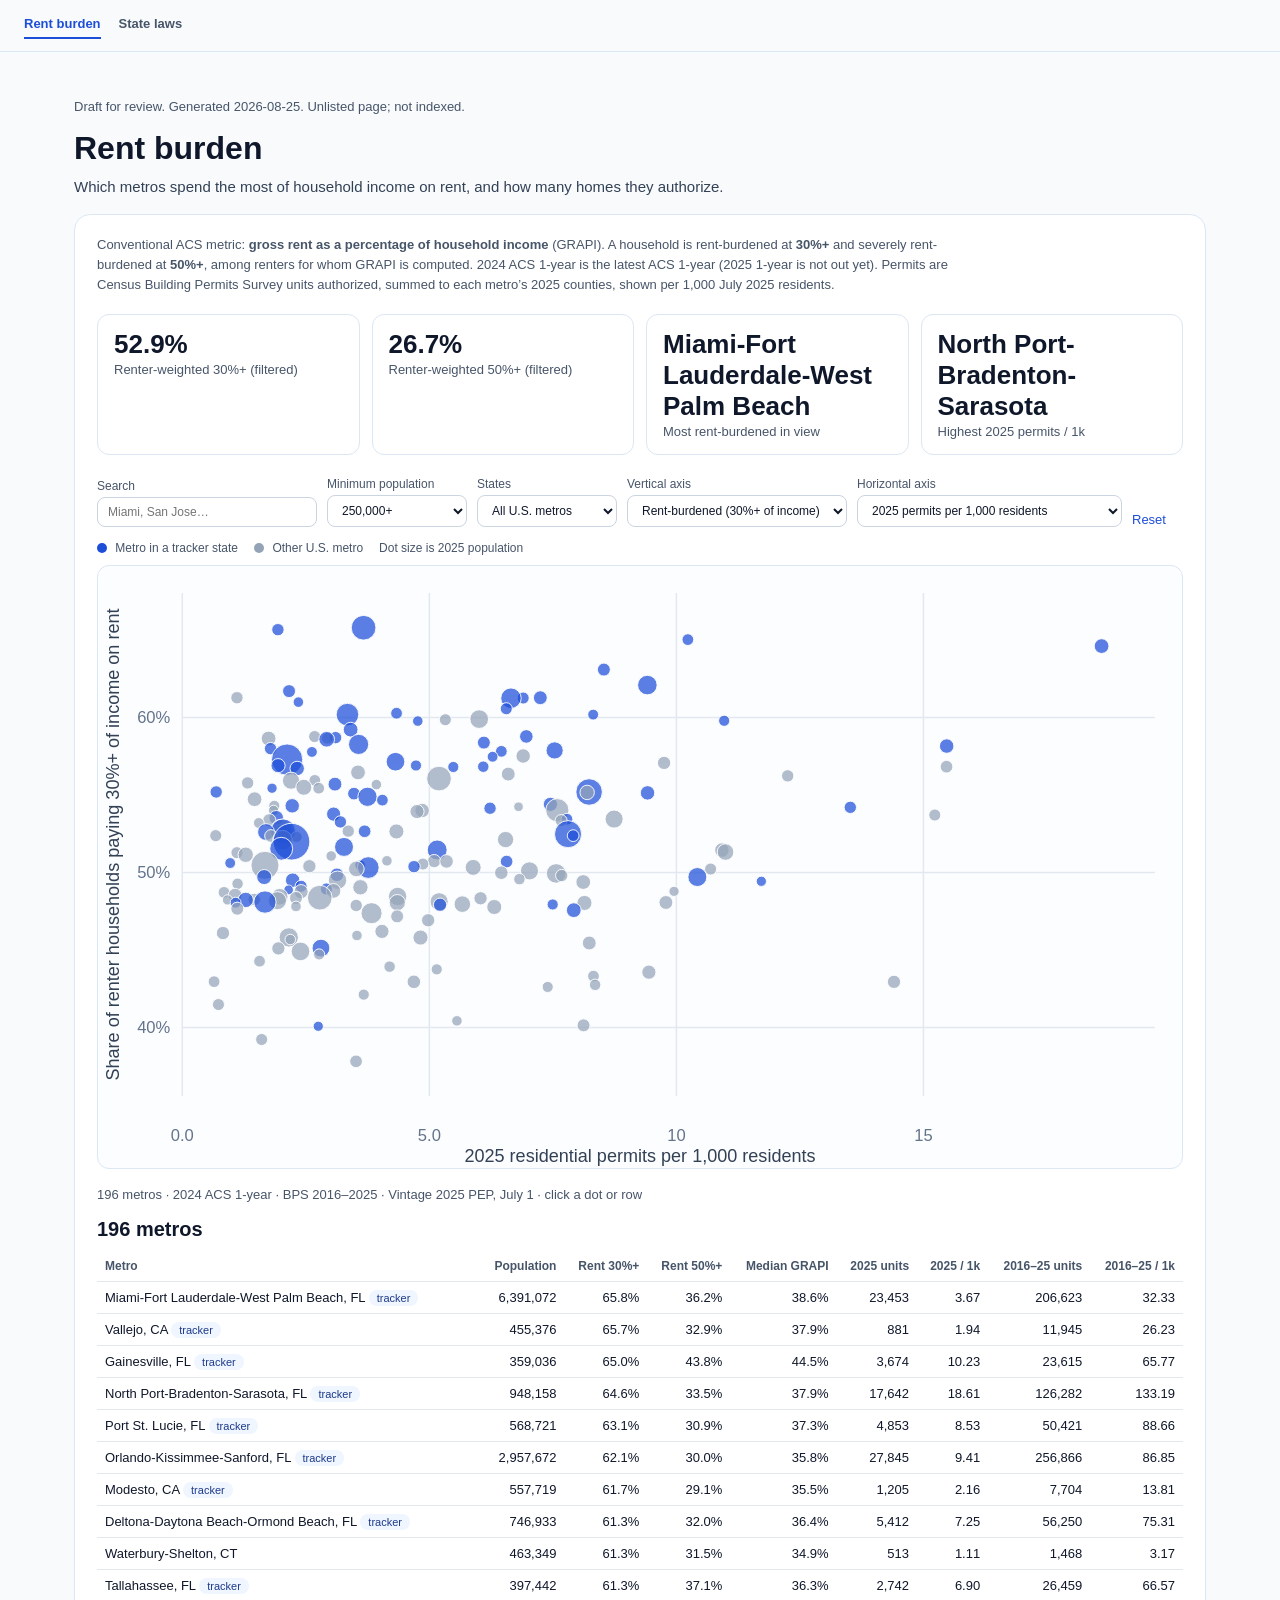
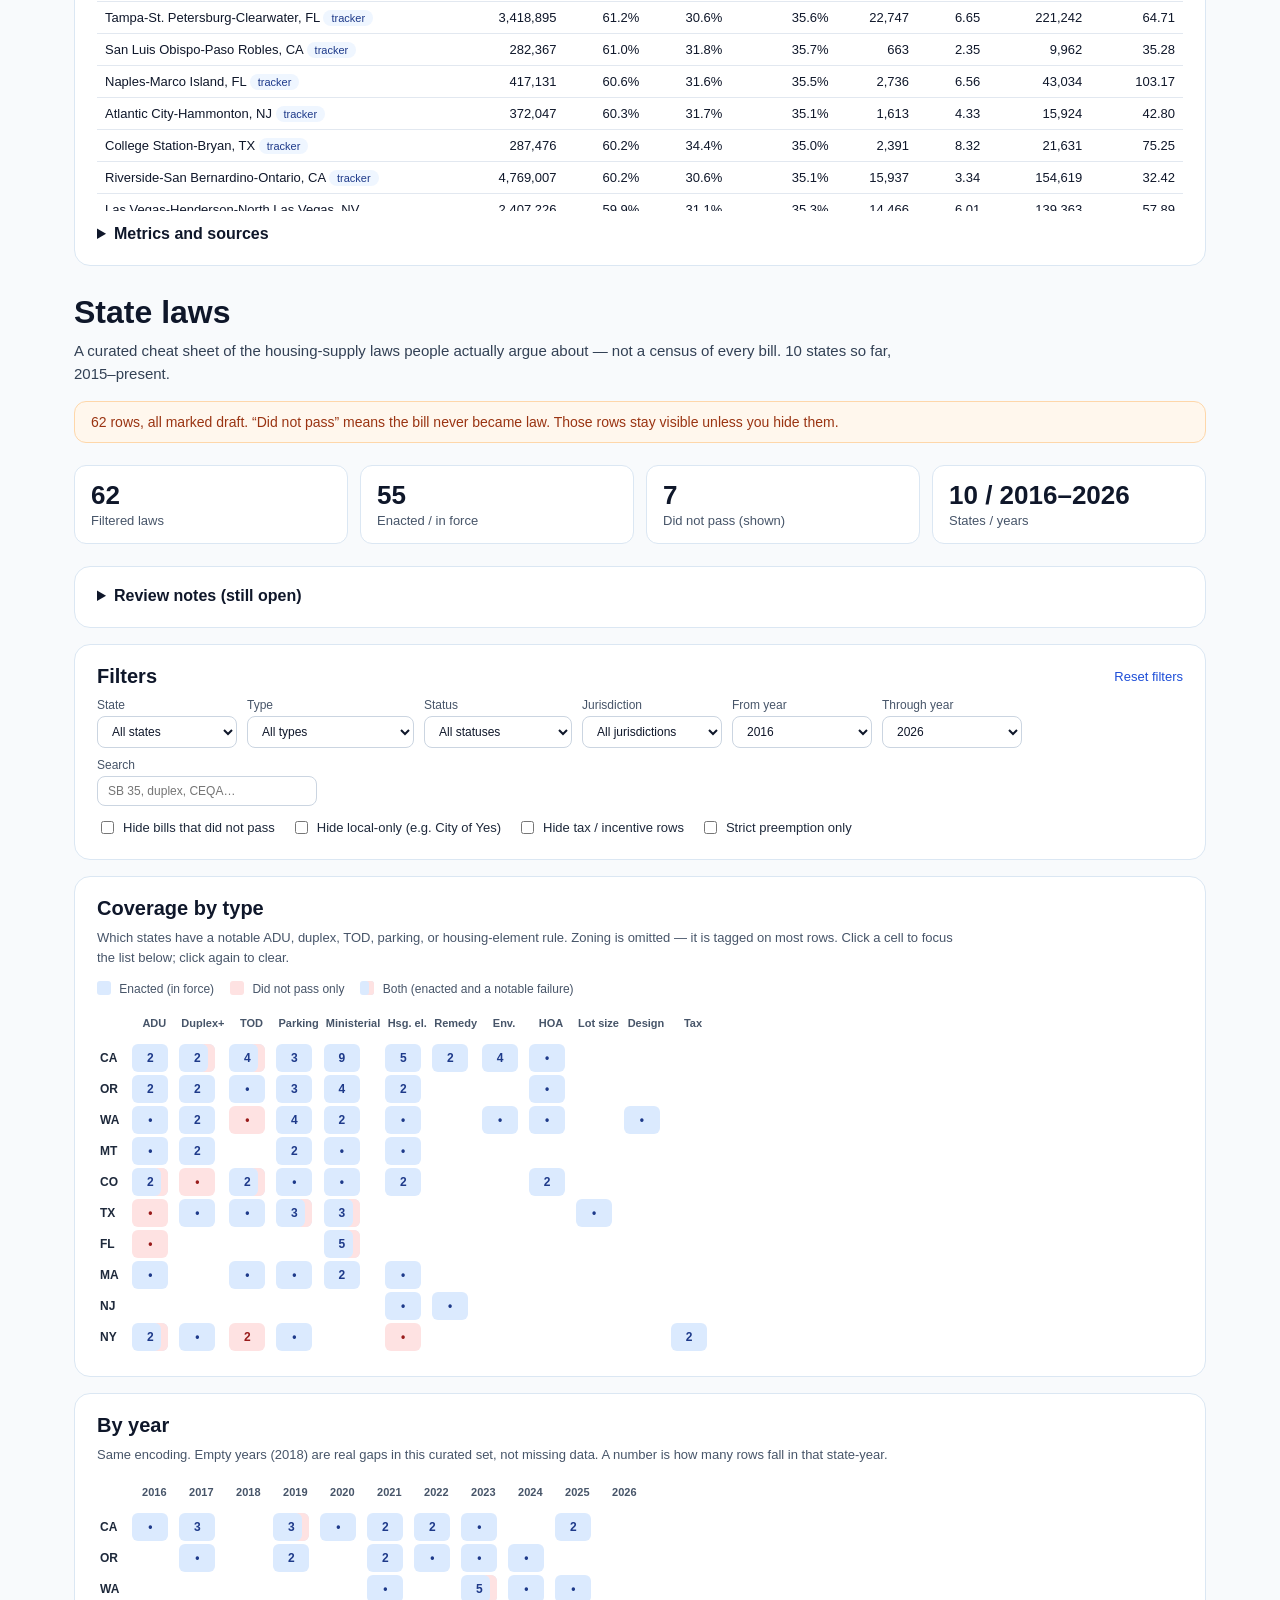
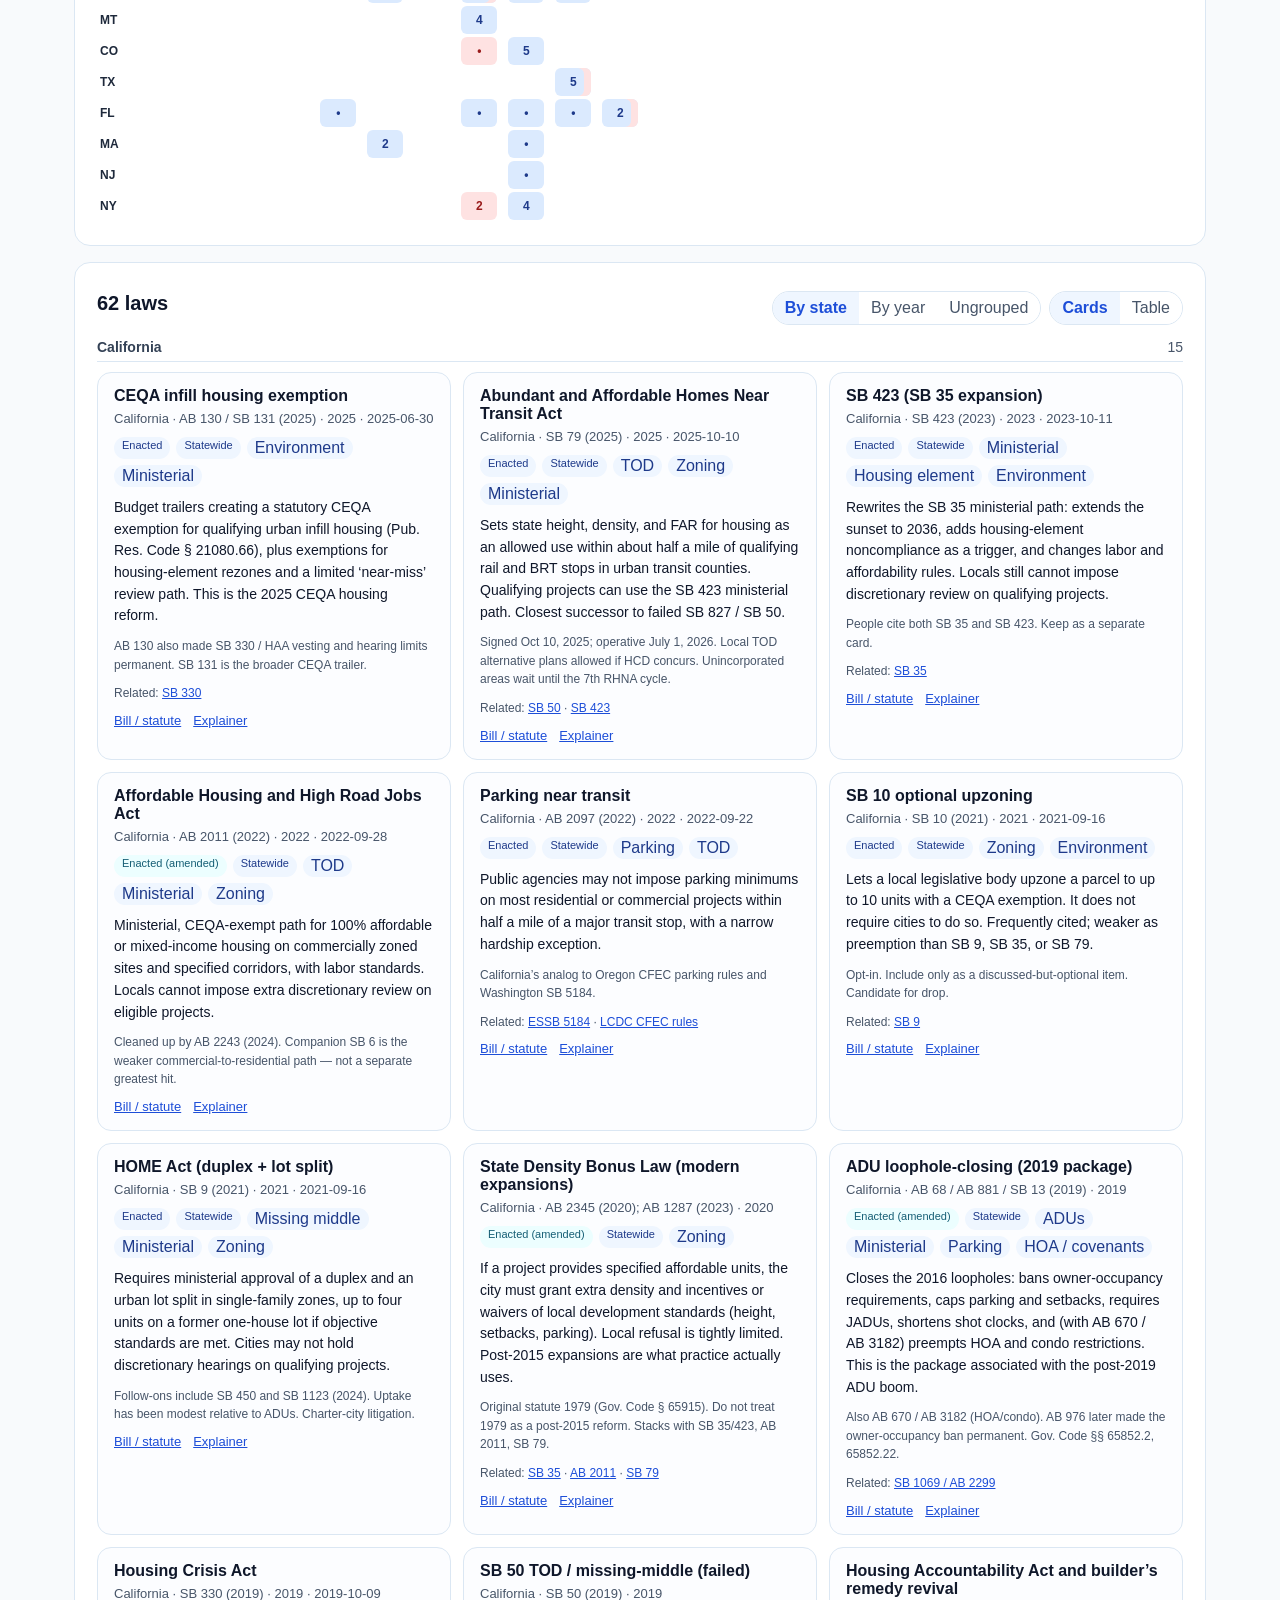
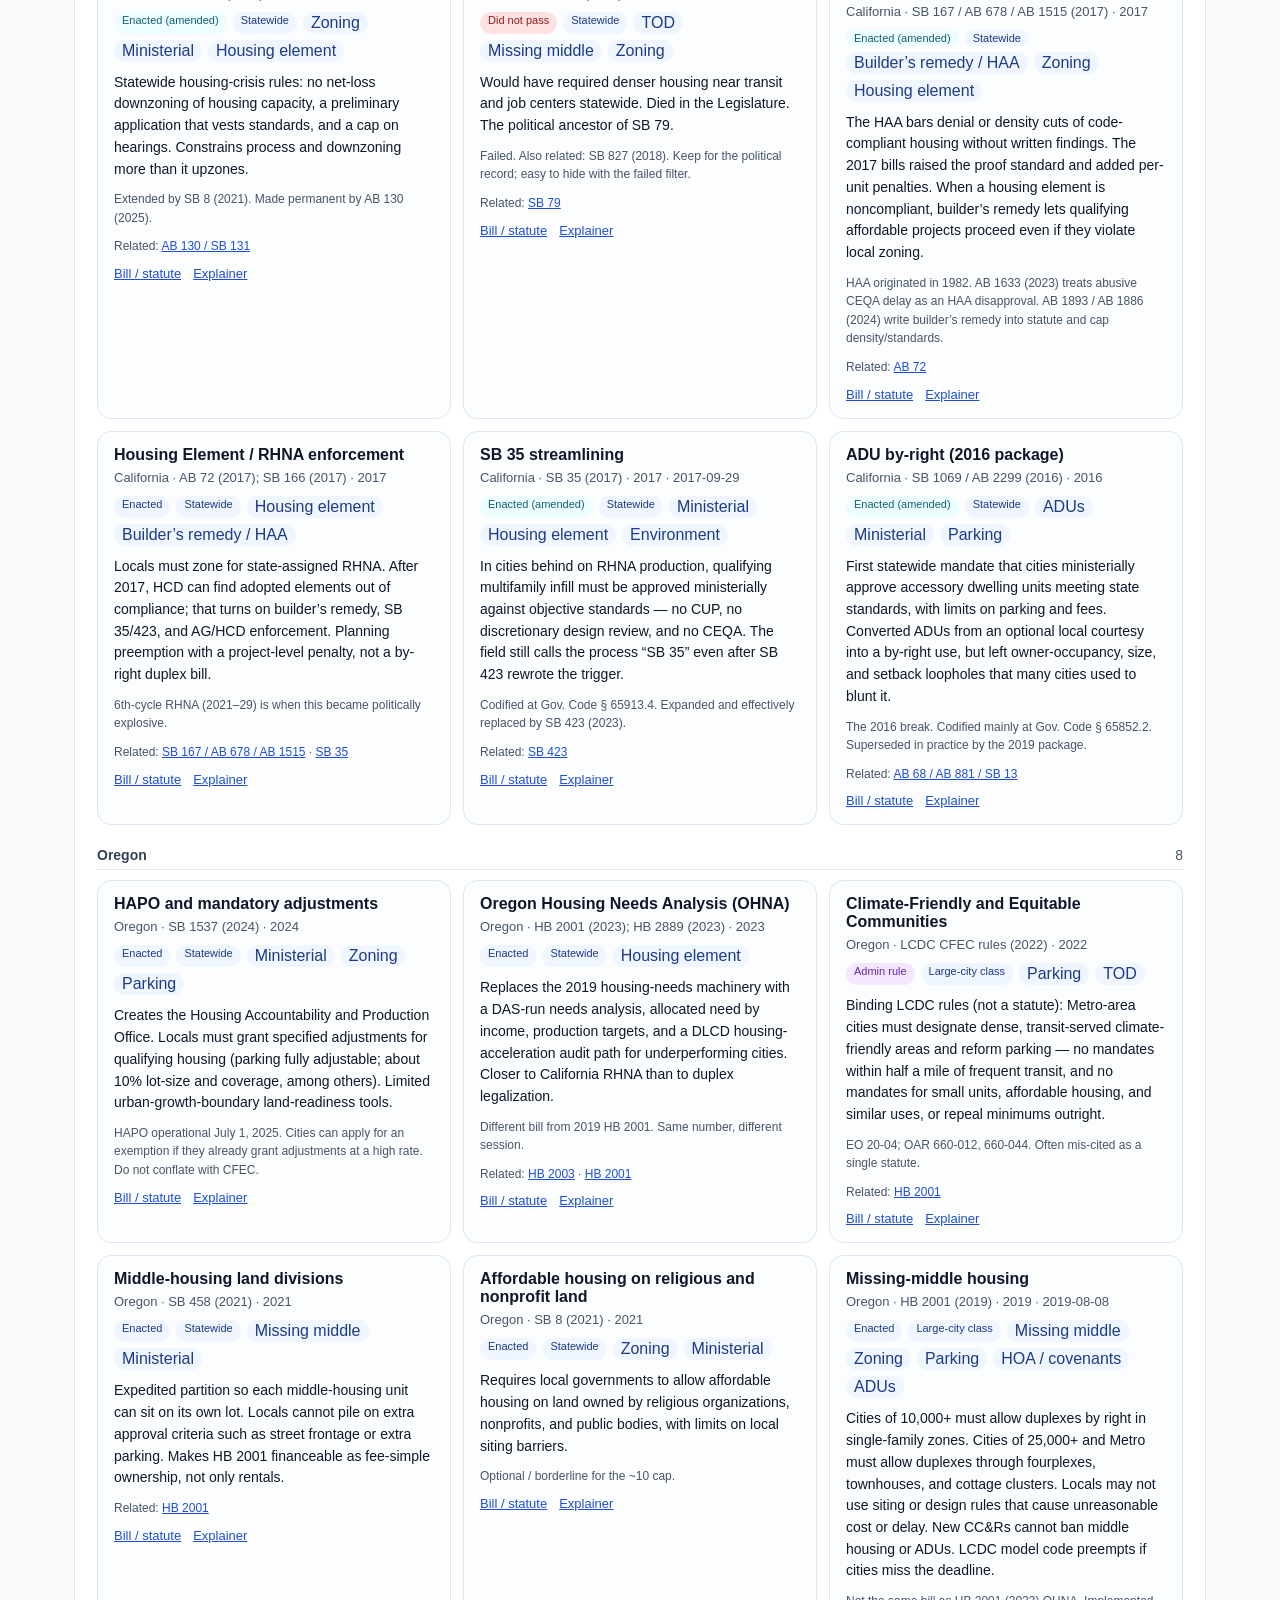
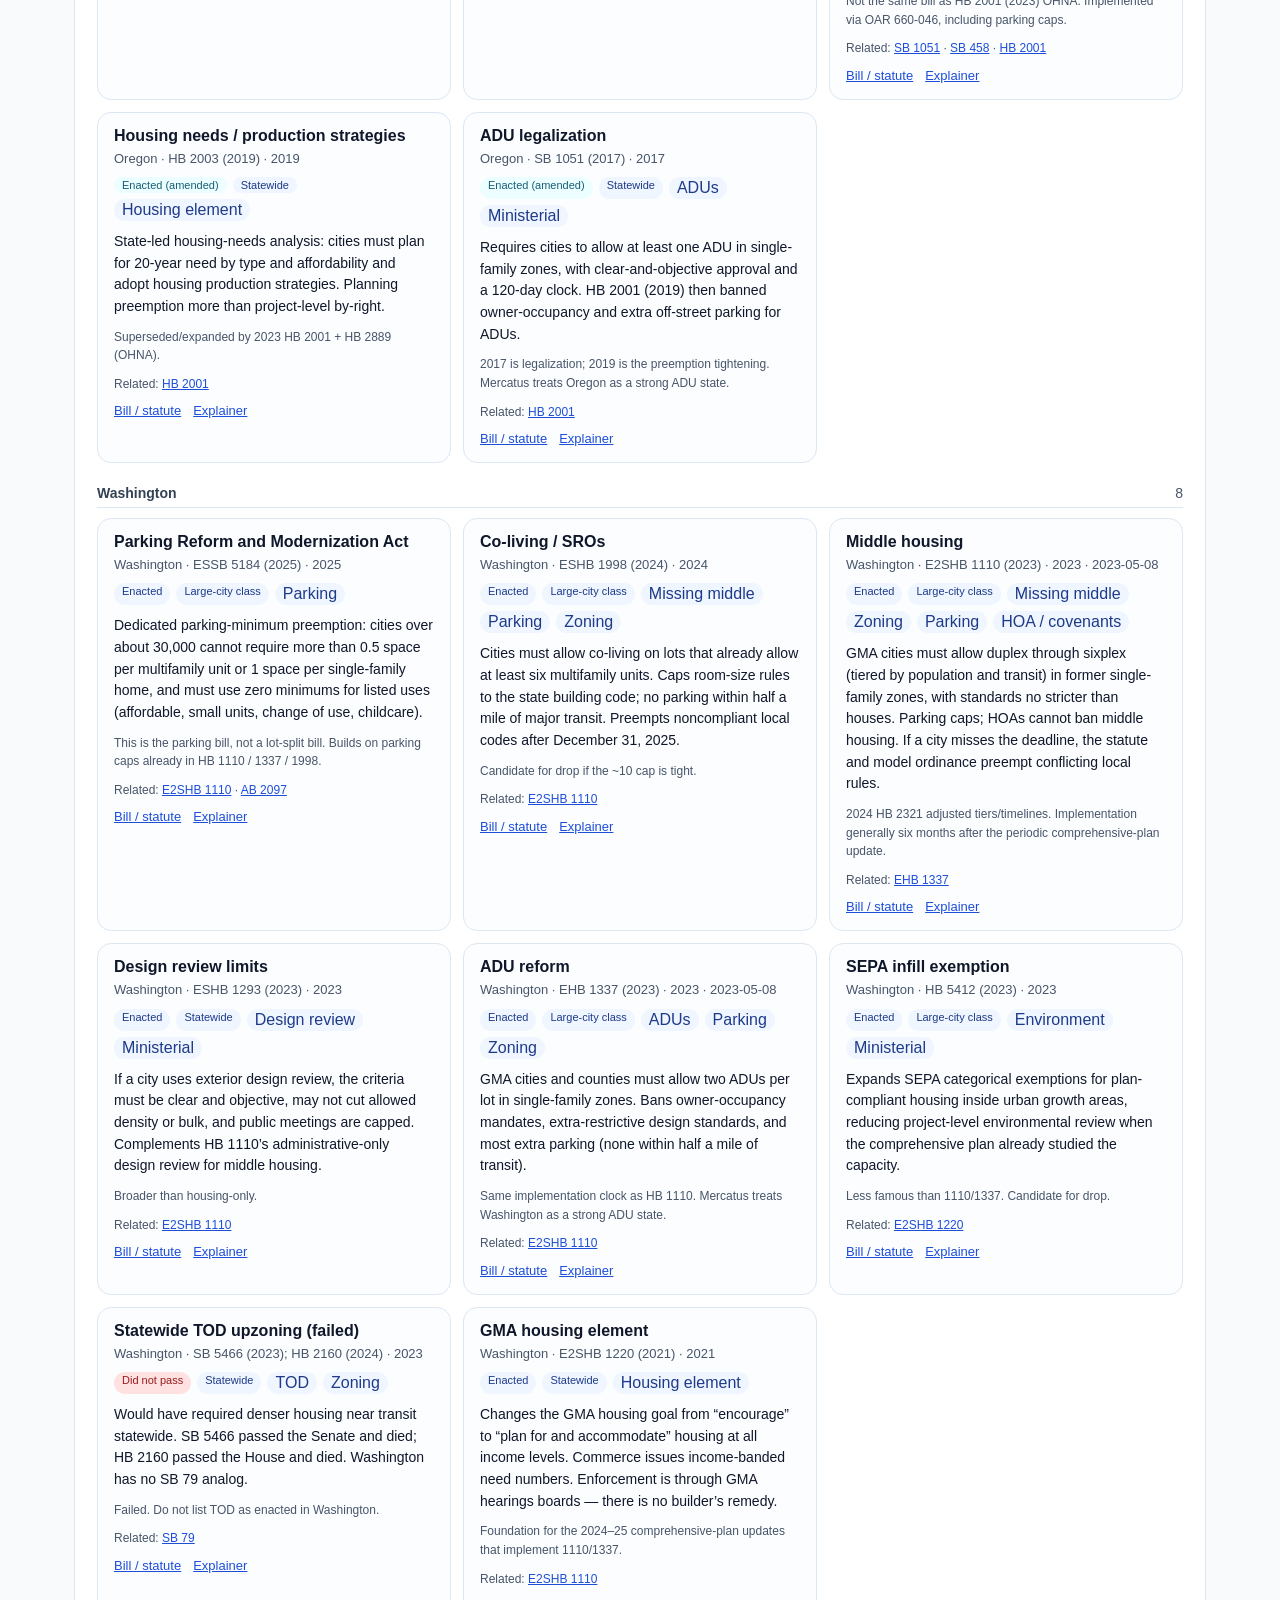
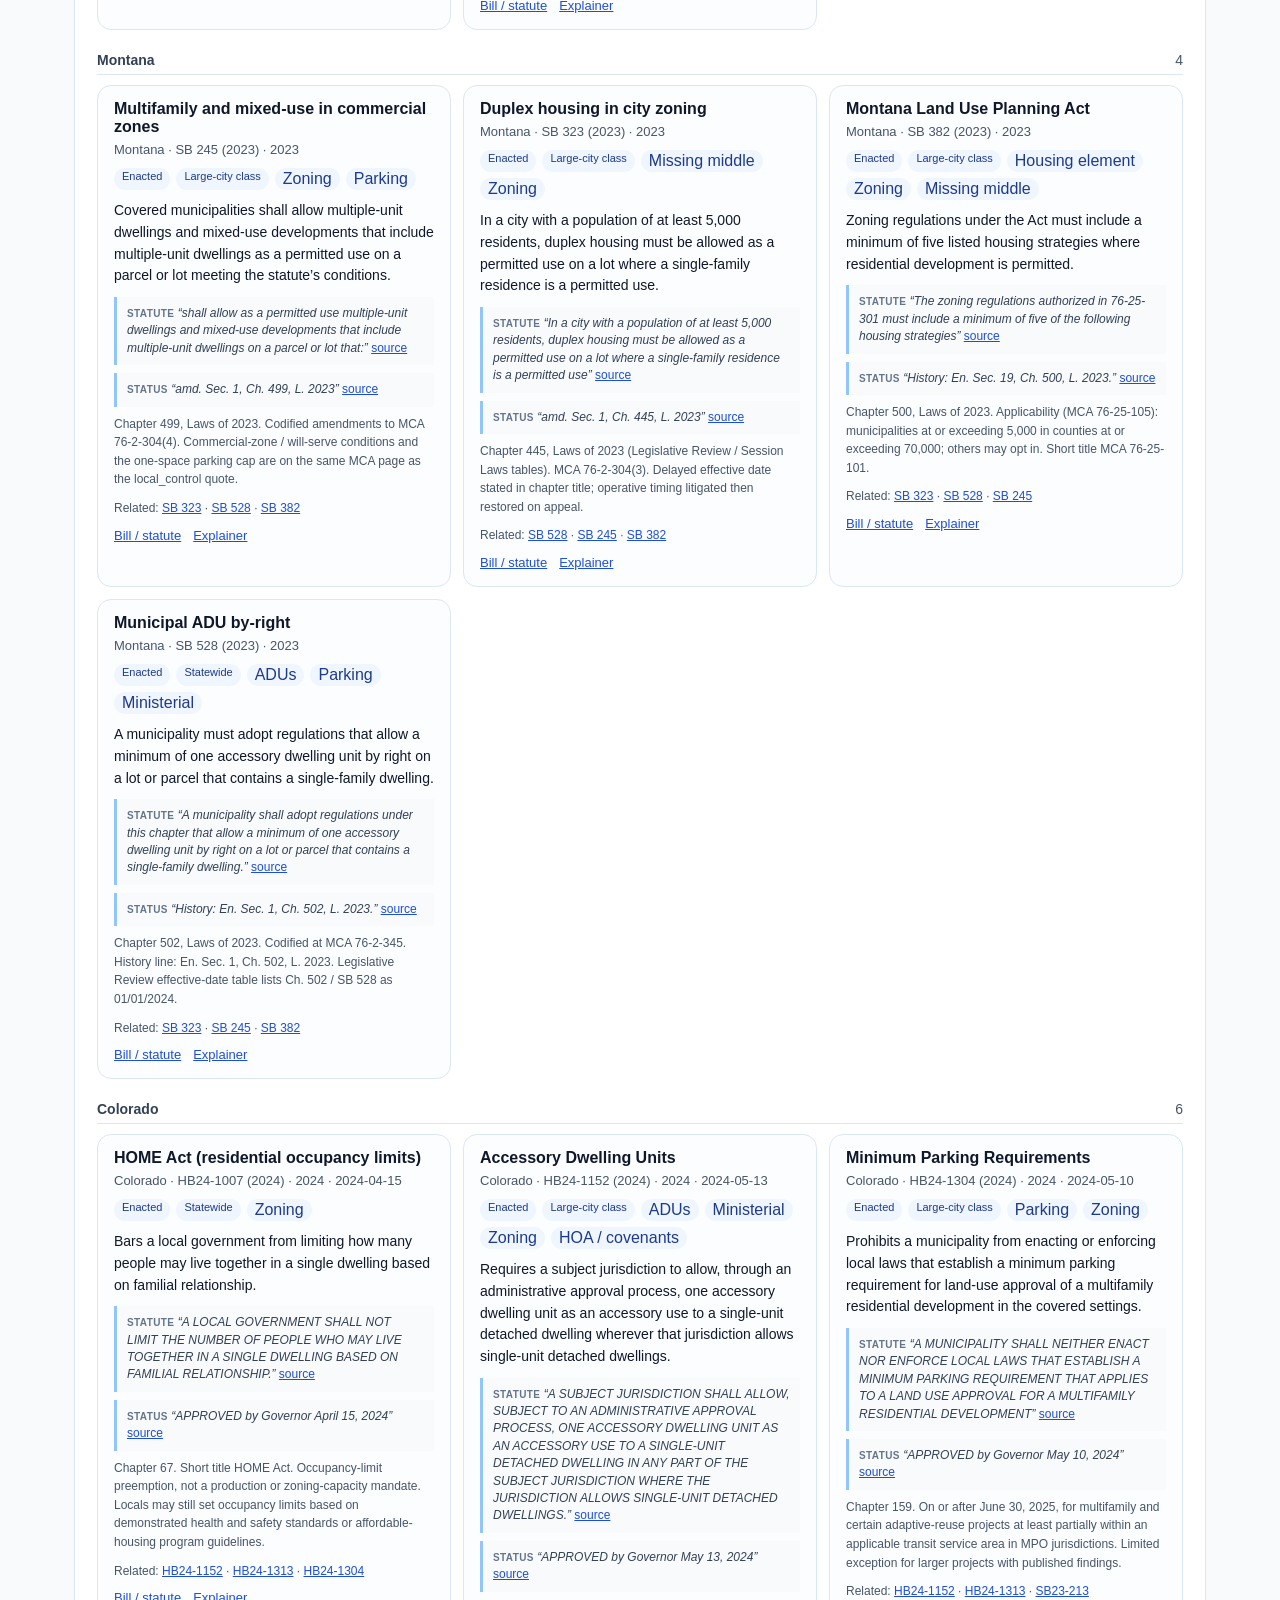
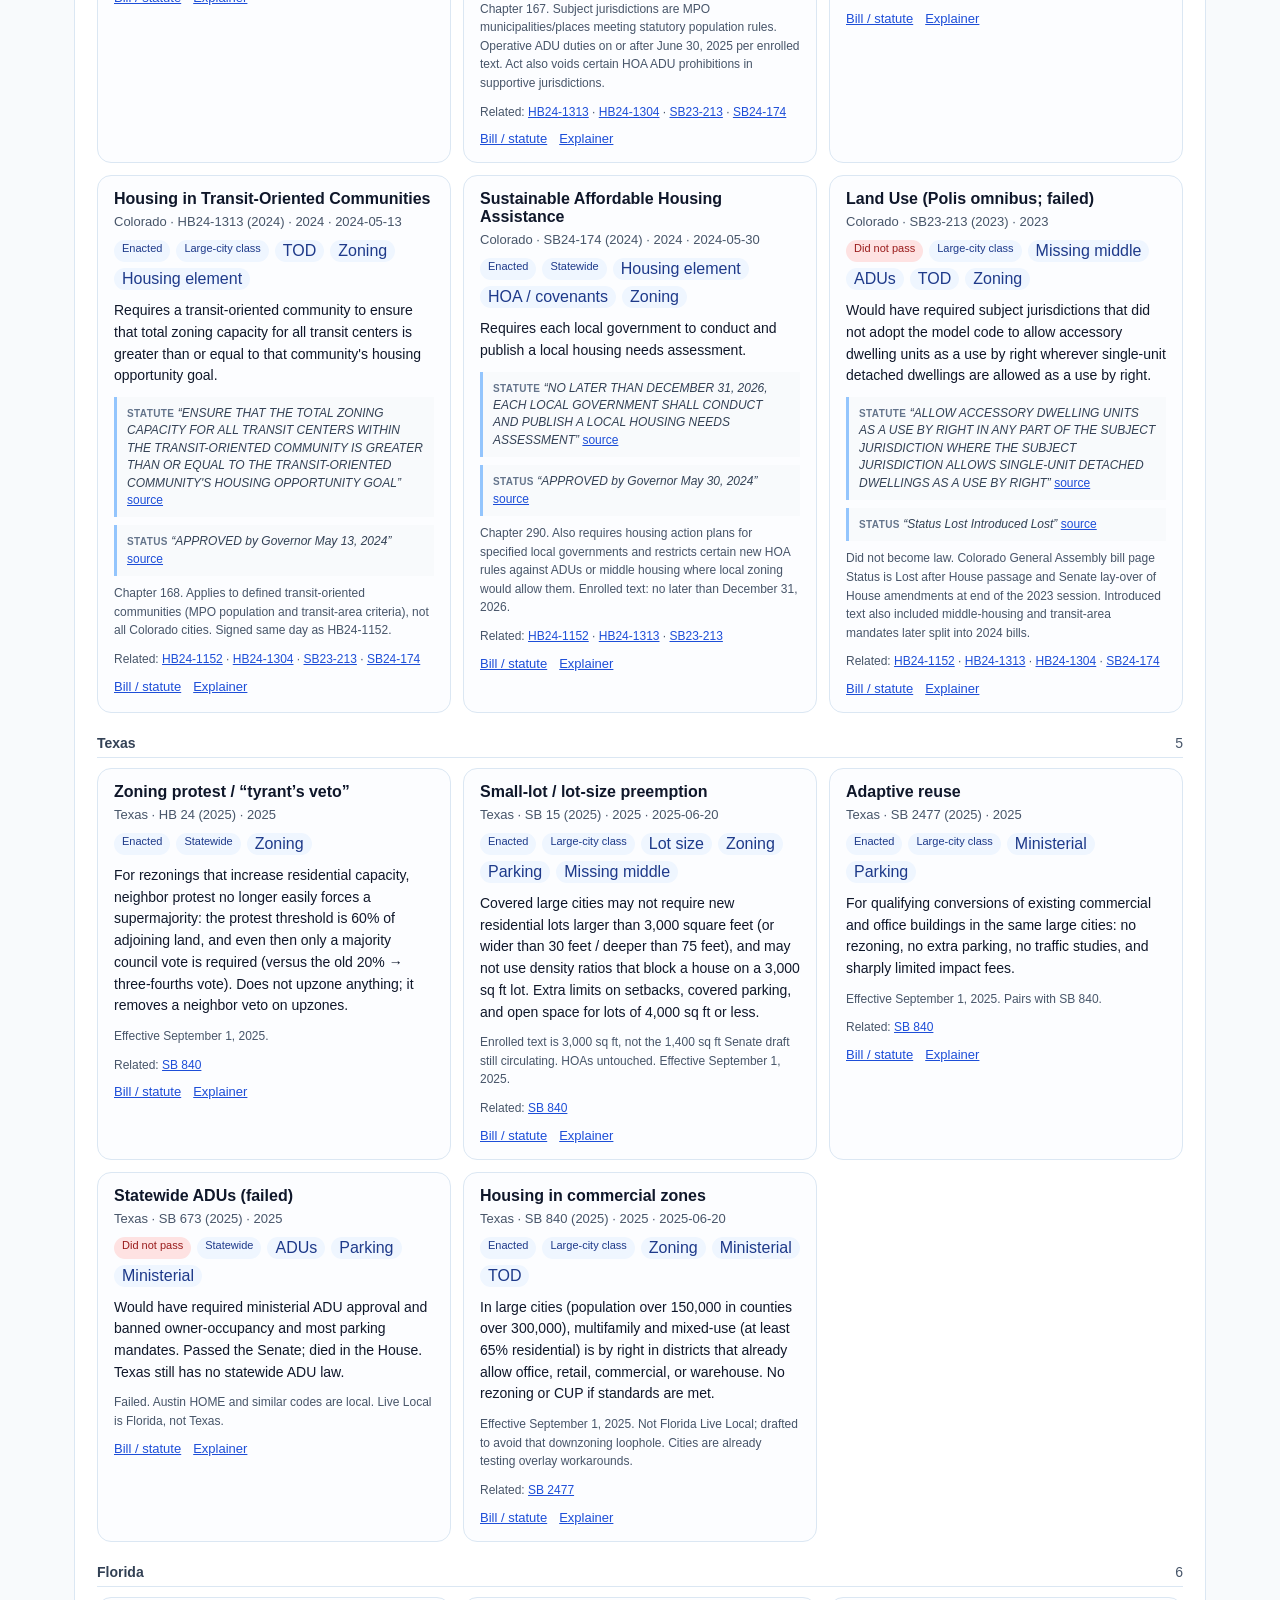
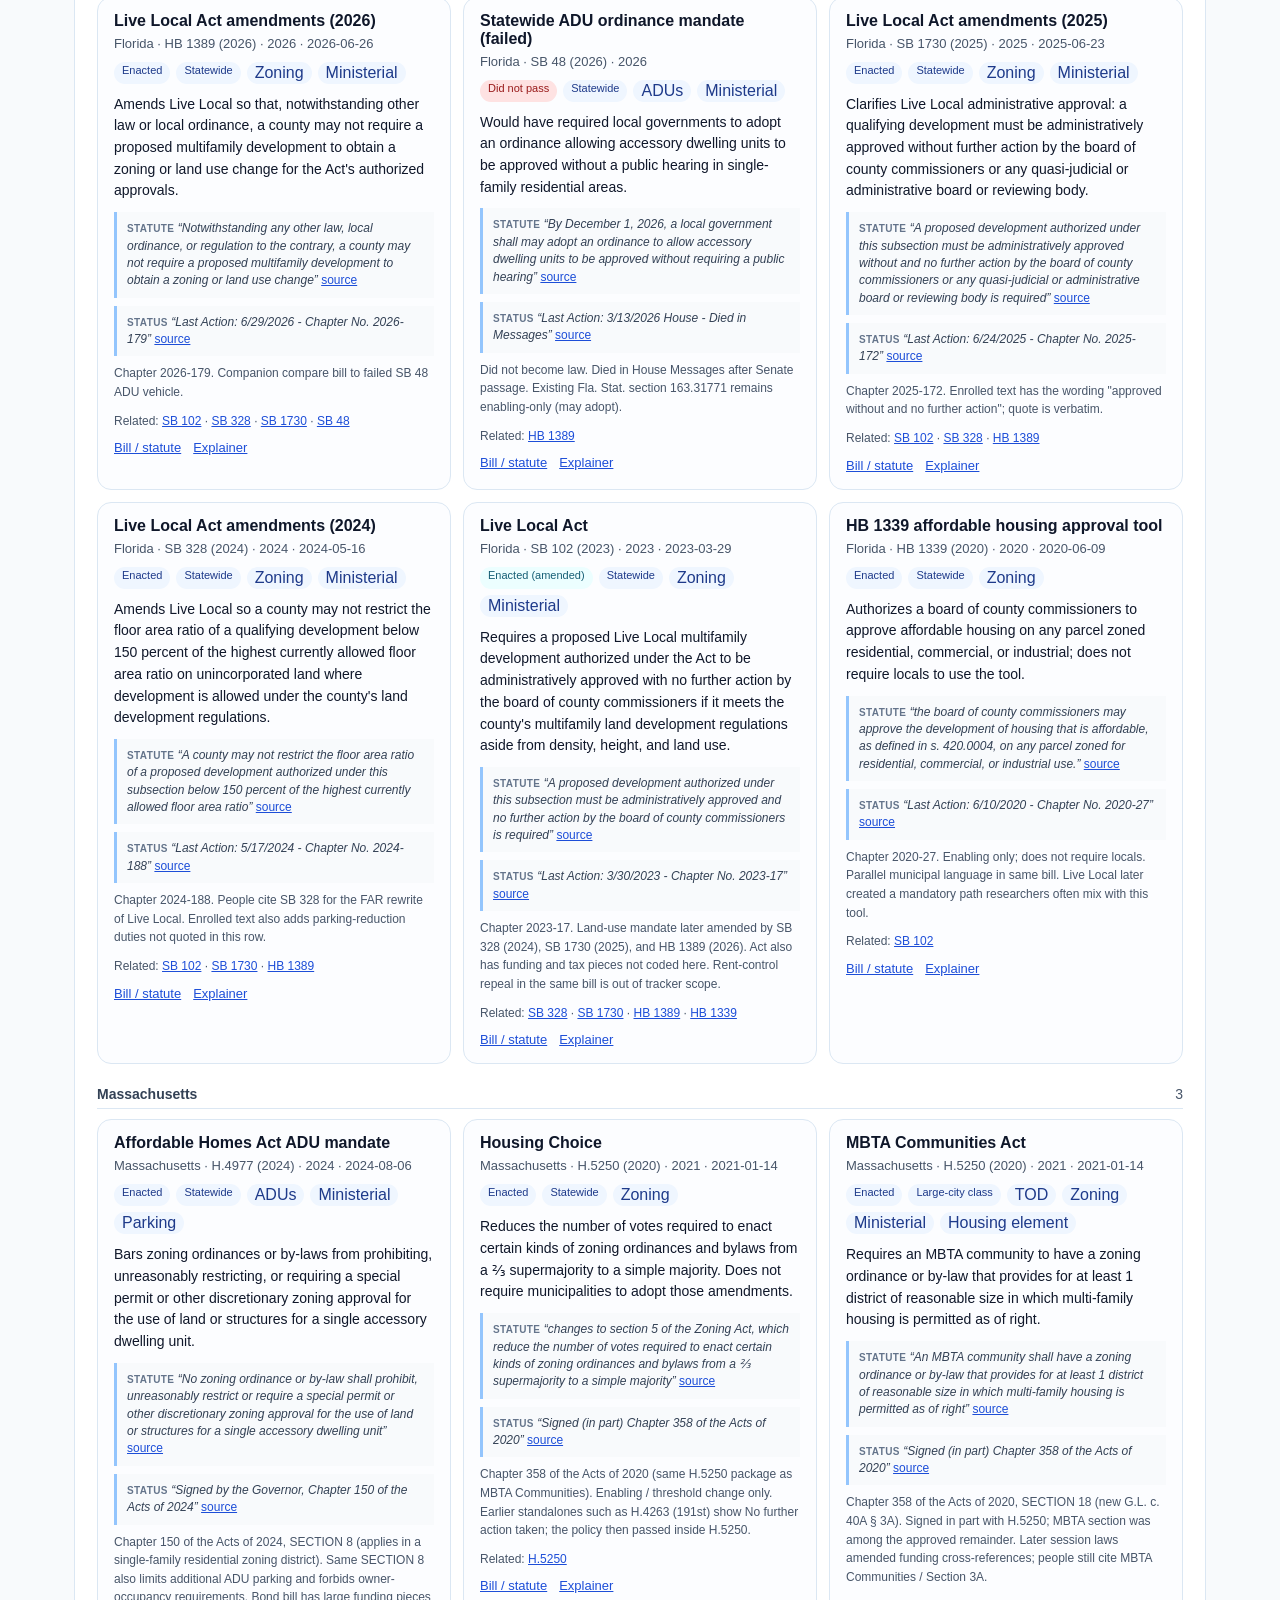
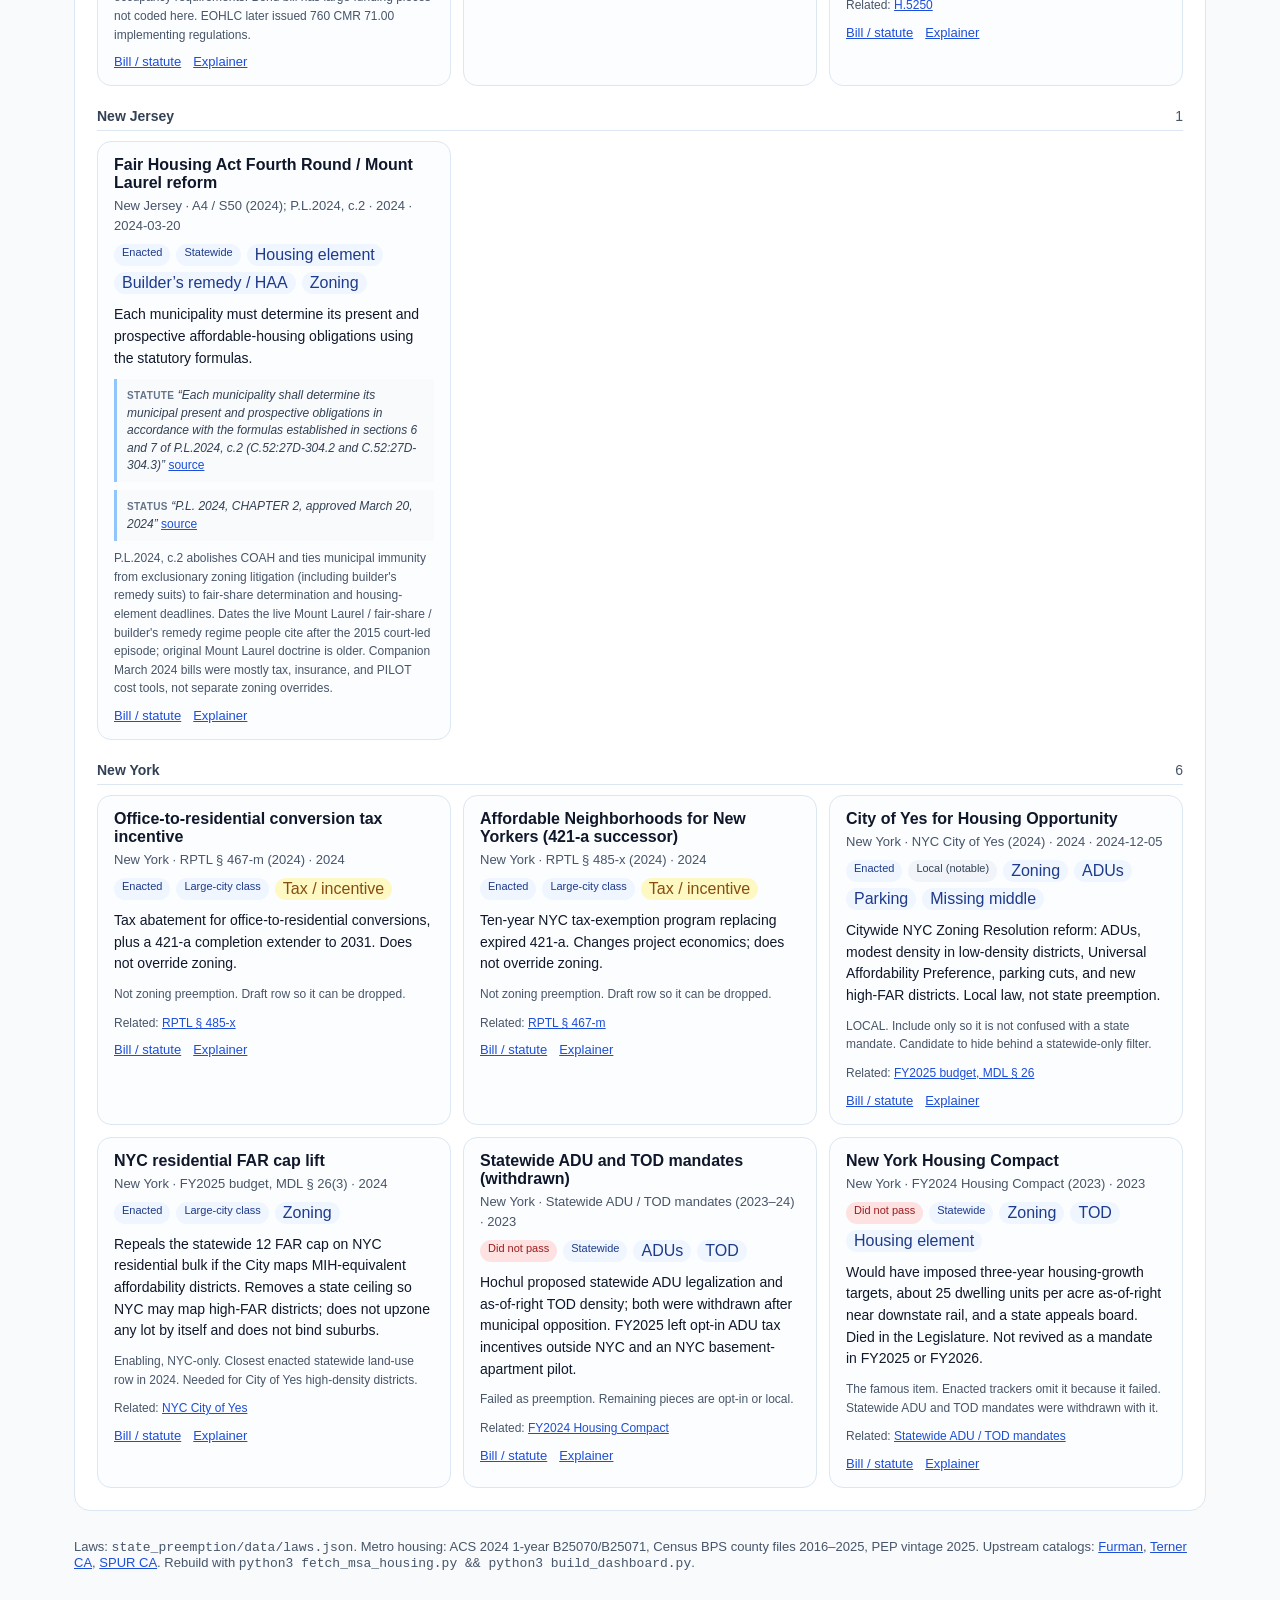
==== housing-preemption/index.html @ aa4a22bc "Put rent burden first on the housing-preemption page, with a two-item side TOC. Adds the MSA GRAPI/p" ====
<!DOCTYPE html>
<html lang="en">
<head>
  <meta charset="utf-8">
  <meta name="viewport" content="width=device-width, initial-scale=1">
  <meta name="robots" content="noindex, nofollow">
  <title>Rent burden and state housing laws (draft)</title>
  <style>
    :root {
      --bg: #f8fafc;
      --ink: #0f172a;
      --muted: #475569;
      --line: #dbe7f3;
      --card: #ffffff;
      --accent: #1d4ed8;
      --accent-soft: #eff6ff;
      --warn: #9a3412;
      --warn-bg: #fff7ed;
      --enact: #dbeafe;
      --enact-ink: #1e3a8a;
      --fail: #fee2e2;
      --fail-ink: #991b1b;
    }
    * { box-sizing: border-box; }
    html { scroll-behavior: smooth; scroll-padding-top: 18px; }
    body {
      margin: 0;
      background: var(--bg);
      color: var(--ink);
      font-family: -apple-system, BlinkMacSystemFont, "Segoe UI", sans-serif;
    }
    .toc {
      position: fixed;
      top: 28%;
      left: 18px;
      z-index: 30;
      display: flex;
      flex-direction: column;
      gap: 8px;
      width: 138px;
    }
    .toc a {
      color: var(--muted);
      text-decoration: none;
      font-size: 13px;
      font-weight: 600;
      padding: 5px 0 5px 12px;
      border-left: 2px solid var(--line);
    }
    .toc a:hover { color: var(--accent); }
    .toc a.on { color: var(--accent); border-left-color: var(--accent); }
    .page { max-width: 1180px; margin: 0 auto; padding: 32px 24px 80px; }
    .chapter { scroll-margin-top: 20px; margin-bottom: 28px; }
    .chapter > h1 { font-size: 32px; line-height: 1.15; margin: 0 0 8px; }
    h1 { font-size: 32px; line-height: 1.15; margin: 0 0 8px; }
    h2 { font-size: 20px; margin: 0 0 8px; }
    p, li { font-size: 15px; line-height: 1.55; }
    .subtitle { color: #334155; max-width: 820px; margin: 0 0 16px; }
    .meta { color: var(--muted); font-size: 13px; }
    a { color: var(--accent); }
    .banner {
      background: var(--warn-bg);
      border: 1px solid #fed7aa;
      color: var(--warn);
      border-radius: 12px;
      padding: 12px 16px;
      font-size: 14px;
      margin: 16px 0 22px;
    }
    .stats {
      display: grid;
      grid-template-columns: repeat(4, minmax(0, 1fr));
      gap: 12px;
      margin: 18px 0 22px;
    }
    .stat {
      background: var(--card);
      border: 1px solid var(--line);
      border-radius: 12px;
      padding: 14px 16px;
    }
    .stat b { display: block; font-size: 26px; }
    .stat span { color: var(--muted); font-size: 13px; }
    .section {
      background: var(--card);
      border: 1px solid var(--line);
      border-radius: 16px;
      padding: 20px 22px 22px;
      margin-bottom: 16px;
    }
    details.review summary, details.methods summary { cursor: pointer; font-weight: 600; }
    .hint { font-size: 13px; color: var(--muted); margin: 0 0 12px; max-width: 860px; }
    .filter-row {
      display: flex;
      justify-content: space-between;
      align-items: center;
      gap: 12px;
      flex-wrap: wrap;
      margin-bottom: 10px;
    }
    .filter-row h2 { margin: 0; }
    .text-btn {
      border: 0; background: none; color: var(--accent);
      font: inherit; font-size: 13px; cursor: pointer; padding: 0;
    }
    .filters { display: flex; flex-wrap: wrap; gap: 10px; align-items: end; }
    label {
      display: flex; flex-direction: column; gap: 4px;
      font-size: 12px; color: var(--muted);
    }
    select, input[type="search"] {
      font: inherit; color: var(--ink); border: 1px solid #cbd5e1;
      border-radius: 8px; padding: 7px 10px; min-width: 140px; background: white;
    }
    input[type="search"] { min-width: 220px; }
    .checks {
      display: flex; flex-wrap: wrap; gap: 12px 16px; margin-top: 12px;
      font-size: 13px; color: #1e293b;
    }
    .checks label { flex-direction: row; align-items: center; gap: 6px; font-size: 13px; color: #1e293b; }
    .toolbar {
      display: flex; justify-content: space-between; align-items: center;
      gap: 12px; margin: 8px 0 14px; flex-wrap: wrap;
    }
    .toggle {
      display: inline-flex; border: 1px solid var(--line);
      border-radius: 999px; overflow: hidden;
    }
    .toggle button {
      border: 0; background: white; padding: 7px 12px;
      cursor: pointer; font: inherit; color: var(--muted);
    }
    .toggle button.active { background: var(--accent-soft); color: var(--accent); font-weight: 600; }
    .cards-grid {
      display: grid;
      grid-template-columns: repeat(auto-fill, minmax(320px, 1fr));
      gap: 12px;
    }
    .group { margin-bottom: 22px; }
    .group:last-child { margin-bottom: 0; }
    .group-h {
      font-size: 14px; margin: 0 0 10px; color: #334155;
      display: flex; justify-content: space-between; gap: 8px;
      border-bottom: 1px solid var(--line); padding-bottom: 6px;
    }
    .group-h span { color: var(--muted); font-weight: 500; }
    .card {
      border: 1px solid var(--line); border-radius: 14px;
      padding: 14px 16px 16px; background: #fcfdff; scroll-margin-top: 16px;
    }
    .card h3 { font-size: 16px; margin: 0 0 4px; }
    .bill { font-size: 13px; color: var(--muted); margin: 0 0 8px; }
    .chips { display: flex; flex-wrap: wrap; gap: 6px; margin: 8px 0 10px; }
    .chip {
      font-size: 11px; background: var(--accent-soft); color: #1e3a8a;
      border-radius: 999px; padding: 2px 8px; border: 0;
    }
    button.chip { cursor: pointer; font: inherit; }
    .chip.status-failed_notable { background: #fee2e2; color: #991b1b; }
    .chip.status-admin_rule { background: #f3e8ff; color: #6b21a8; }
    .chip.status-amended { background: #ecfeff; color: #155e75; }
    .chip.juris-local_notable { background: #f1f5f9; color: #334155; }
    .chip.type-funding_incentive { background: #fef9c3; color: #854d0e; }
    .desc { font-size: 14px; margin: 0 0 10px; }
    .notes, .related { font-size: 12px; color: var(--muted); margin: 0 0 10px; }
    .evidence {
      font-size: 12px; line-height: 1.45; color: #334155;
      background: #f8fafc; border-left: 3px solid #93c5fd;
      padding: 8px 10px; margin: 0 0 8px;
    }
    .ev-label {
      font-weight: 600; font-size: 10px; letter-spacing: 0.04em;
      text-transform: uppercase; color: #64748b;
    }
    .evidence q { font-style: italic; }
    .links { font-size: 13px; }
    .links a { margin-right: 12px; }
    table.list { width: 100%; border-collapse: collapse; font-size: 13px; }
    table.list th, table.list td {
      text-align: left; border-bottom: 1px solid #e2e8f0;
      padding: 8px; vertical-align: top;
    }
    table.list th {
      font-size: 12px; color: var(--muted); font-weight: 600;
      cursor: pointer; white-space: nowrap;
    }
    td.desc-cell { max-width: 420px; }
    .mx-wrap { overflow-x: auto; }
    .mx { border-collapse: separate; border-spacing: 3px; font-size: 12px; min-width: max-content; }
    .mx th, .mx td { border: 0; padding: 0; vertical-align: middle; }
    .mx th.st, .mx td.st {
      position: sticky; left: 0; background: var(--card); z-index: 1;
      text-align: left; padding: 0 10px 0 0; white-space: nowrap; font-weight: 600;
    }
    .mx button.st-btn, .mx button.col-btn {
      border: 0; background: none; font: inherit; font-weight: 600;
      color: #1e293b; cursor: pointer; padding: 6px 0;
    }
    .mx button.col-btn {
      color: var(--muted); font-size: 11px; display: block;
      width: 100%; text-align: center;
    }
    .mx button.st-btn:hover, .mx button.col-btn:hover { color: var(--accent); }
    .mx thead th.col { min-width: 44px; padding: 0 2px 6px; text-align: center; }
    .mx .cell {
      display: flex; align-items: center; justify-content: center;
      min-width: 36px; height: 28px; border-radius: 6px;
      font-size: 11px; font-weight: 650;
    }
    .mx button.cell { border: 0; cursor: pointer; font: inherit; font-weight: 650; }
    .mx .cell.e { background: var(--enact); color: var(--enact-ink); }
    .mx .cell.f { background: var(--fail); color: var(--fail-ink); }
    .mx .cell.b { background: var(--enact); color: var(--enact-ink); box-shadow: inset -7px 0 0 var(--fail); }
    .mx .cell.on { outline: 2px solid var(--accent); outline-offset: 1px; }
    .legend {
      display: flex; flex-wrap: wrap; gap: 10px 16px;
      font-size: 12px; color: var(--muted); margin: 0 0 12px;
    }
    .legend i {
      display: inline-block; width: 14px; height: 14px; border-radius: 3px;
      margin-right: 5px; vertical-align: -2px;
    }
    .legend i.e { background: var(--enact); }
    .legend i.f { background: var(--fail); }
    .legend i.b { background: var(--enact); box-shadow: inset -5px 0 0 var(--fail); }
    .focus-bar {
      display: none; align-items: center; flex-wrap: wrap; gap: 8px;
      background: var(--accent-soft); border: 1px solid #bfdbfe;
      border-radius: 12px; padding: 10px 14px; margin-bottom: 14px; font-size: 13px;
    }
    .focus-bar.show { display: flex; }
    .focus-x {
      border: 0; background: white; color: var(--accent); border-radius: 999px;
      padding: 2px 10px; cursor: pointer; font: inherit; font-size: 12px;
    }
    .empty { color: var(--muted); padding: 20px 0; }
    #table-wrap { overflow-x: auto; }
    .review-list { margin: 8px 0 0; padding-left: 18px; }
    .review-list li { font-size: 14px; margin: 4px 0; }
    footer { color: var(--muted); font-size: 13px; margin-top: 8px; }
    .msa-filters { margin-bottom: 14px; }
    .msa-chart-wrap { position: relative; margin: 8px 0 16px; }
    #msa-chart { width: 100%; height: auto; display: block; background: #fcfdff; border: 1px solid var(--line); border-radius: 12px; }
    .msa-tip {
      position: absolute; pointer-events: none; z-index: 3;
      background: #0f172a; color: #f8fafc; font-size: 12px; line-height: 1.4;
      padding: 8px 10px; border-radius: 8px; max-width: 280px;
    }
    .msa-tip b { display: block; font-size: 13px; margin-bottom: 2px; }
    .msa-legend { font-size: 12px; color: var(--muted); margin: 0 0 10px; display: flex; gap: 16px; flex-wrap: wrap; }
    .msa-legend i { display: inline-block; width: 10px; height: 10px; border-radius: 50%; margin-right: 5px; vertical-align: -1px; }
    .msa-legend i.tr { background: var(--accent); }
    .msa-legend i.ot { background: #94a3b8; }
    .msa-detail {
      display: none; border: 1px solid #bfdbfe; background: var(--accent-soft);
      border-radius: 12px; padding: 12px 14px; margin: 0 0 14px; font-size: 13px;
    }
    .msa-detail.show { display: block; }
    .msa-detail h3 { margin: 0 0 6px; font-size: 16px; }
    .msa-detail-grid {
      display: grid; grid-template-columns: repeat(auto-fit, minmax(140px, 1fr));
      gap: 8px 16px; margin: 8px 0;
    }
    .msa-detail-grid span { color: var(--muted); font-size: 11px; display: block; }
    .msa-detail-grid b { font-size: 16px; }
    #msa-table-wrap { overflow: auto; max-height: 560px; }
    #msa-table thead th { position: sticky; top: 0; background: var(--card); z-index: 1; }
    #msa-table tr.on td { background: var(--accent-soft); }
    #msa-table td.num, #msa-table th.num { text-align: right; font-variant-numeric: tabular-nums; }
    .msa-spark { display: block; margin-top: 8px; }
    @media (min-width: 1320px) {
      .page { margin-left: 168px; }
    }
    @media (max-width: 1319px) {
      .toc {
        position: sticky;
        top: 0;
        left: auto;
        width: auto;
        flex-direction: row;
        gap: 18px;
        background: var(--bg);
        padding: 10px 24px 12px;
        border-bottom: 1px solid var(--line);
      }
      .toc a {
        border-left: 0;
        border-bottom: 2px solid transparent;
        padding: 6px 0;
      }
      .toc a.on { border-bottom-color: var(--accent); }
    }
    @media (max-width: 800px) {
      .stats { grid-template-columns: 1fr 1fr; }
      .page { padding: 20px 14px 48px; }
      .toc { padding: 10px 14px 12px; }
      h1, .chapter > h1 { font-size: 26px; }
    }
  </style>
</head>
<body>
  <nav class="toc" aria-label="On this page">
    <a href="#rent-burden">Rent burden</a>
    <a href="#state-laws">State laws</a>
  </nav>
  <div class="page">
    <p class="meta">Draft for review. Generated <span id="generated"></span>. Unlisted page; not indexed.</p>

    <section id="rent-burden" class="chapter">
    <h1>Rent burden</h1>
    <p class="subtitle">Which metros spend the most of household income on rent, and how many homes they authorize.</p>
    <div class="section" id="msa-section" hidden>
      <p class="hint" id="msa-intro"></p>
      <div class="stats" id="msa-stats"></div>
      <div class="filters msa-filters">
        <label>Search <input type="search" id="msa-q" placeholder="Miami, San Jose…"></label>
        <label>Minimum population
          <select id="msa-pop">
            <option value="0">All metros</option>
            <option value="100000">100,000+</option>
            <option value="250000" selected>250,000+</option>
            <option value="500000">500,000+</option>
            <option value="1000000">1 million+</option>
          </select>
        </label>
        <label>States <select id="msa-state"></select></label>
        <label>Vertical axis
          <select id="msa-y">
            <option value="rent_burden_30">Rent-burdened (30%+ of income)</option>
            <option value="rent_burden_50">Severely rent-burdened (50%+)</option>
            <option value="median_grapi">Median rent-to-income (GRAPI)</option>
          </select>
        </label>
        <label>Horizontal axis
          <select id="msa-x">
            <option value="permits_2025_per_1k">2025 permits per 1,000 residents</option>
            <option value="permits_decade_ann_per_1k">2016–2025 avg. annual permits per 1,000</option>
            <option value="permits_decade_per_1k">2016–2025 total permits per 1,000</option>
          </select>
        </label>
        <button type="button" class="text-btn" id="msa-reset" style="align-self:end">Reset</button>
      </div>
      <div class="msa-legend">
        <span><i class="tr"></i> Metro in a tracker state</span>
        <span><i class="ot"></i> Other U.S. metro</span>
        <span>Dot size is 2025 population</span>
      </div>
      <div class="msa-chart-wrap">
        <svg id="msa-chart" viewBox="0 0 720 400" role="img" aria-label="Rent burden versus permits per capita"></svg>
        <div class="msa-tip" id="msa-tip" hidden></div>
      </div>
      <p class="meta" id="msa-caption"></p>
      <div class="msa-detail" id="msa-detail"></div>
      <div class="filter-row">
        <h2 id="msa-count">Metros</h2>
      </div>
      <div id="msa-table-wrap">
        <table class="list" id="msa-table">
          <thead>
            <tr>
              <th data-msa-sort="name">Metro</th>
              <th class="num" data-msa-sort="pop_2025">Population</th>
              <th class="num" data-msa-sort="rent_burden_30">Rent 30%+</th>
              <th class="num" data-msa-sort="rent_burden_50">Rent 50%+</th>
              <th class="num" data-msa-sort="median_grapi">Median GRAPI</th>
              <th class="num" data-msa-sort="permits_2025">2025 units</th>
              <th class="num" data-msa-sort="permits_2025_per_1k">2025 / 1k</th>
              <th class="num" data-msa-sort="permits_decade">2016–25 units</th>
              <th class="num" data-msa-sort="permits_decade_per_1k">2016–25 / 1k</th>
            </tr>
          </thead>
          <tbody id="msa-tbody"></tbody>
        </table>
      </div>
      <details class="methods" style="margin-top:14px">
        <summary>Metrics and sources</summary>
        <p id="msa-methods"></p>
      </details>
    </div>
    </section>

    <section id="state-laws" class="chapter">
    <h1>State laws</h1>
    <p class="subtitle">A curated cheat sheet of the housing-supply laws people actually argue about — not a census of every bill. <span id="n-states"></span> states so far, 2015–present.</p>
    <div class="banner" id="draft-banner"></div>
    <div class="stats" id="stats"></div>

    <div class="section">
      <details class="review">
        <summary>Review notes (still open)</summary>
        <ul class="review-list">
          <li><strong>Locked for now:</strong> keep bills that did not pass; keep all NY rows; CA ADUs as two packages (2016 and 2019); SB 35 and SB 423 as separate rows; 2025 CEQA as one AB 130 / SB 131 row.</li>
          <li><strong>Still open:</strong> CA SB 10 (opt-in); OR SB 8; WA HB 5412 and HB 1998 — keep or drop for the ~10 cap?</li>
        </ul>
        <details class="methods" style="margin-top:14px">
          <summary>What this is, and how rows were chosen</summary>
          <p>This is <em>not</em> a news-hit ranking and it does <em>not</em> start from Furman’s file. v1 was nominated from policy recaps (CA YIMBY, YIMBY Law, Terner, SPUR, Sightline, Texas 2036, Mercatus ADU) plus bill pages. Furman is the enacted-bill census we should filter against later; it omits bills that did not pass (SB 50, Housing Compact, TX SB 673, WA TOD).</p>
          <p><strong>Did not pass</strong> means the bill never became law — introduced, widely discussed, died. Those rows stay in the default view.</p>
          <p><strong>In:</strong> statewide or large-city-class rules that constrain local zoning, permitting, environmental review, parking, ADUs, TOD, design review, lot size, HOAs, or housing-element enforcement — plus famous non-enacted bills and NY local/tax items that get confused with preemption.</p>
          <p><strong>Out:</strong> the other ~90 California housing bills, and tenant law (HSTPA).</p>
          <p><strong>Wave 2+ sourcing:</strong> a row is added only with an official legislature / session-law / agency URL and a short verbatim quote. Recaps and news can nominate a bill; they cannot be the only proof. If the official page is ambiguous, the row is omitted. v1 CA/WA/NY/TX/OR cards do not yet show those quotes.</p>
        </details>
      </details>
    </div>

    <div class="section">
      <div class="filter-row">
        <h2>Filters</h2>
        <button type="button" class="text-btn" id="reset">Reset filters</button>
      </div>
      <div class="filters">
        <label>State <select id="state"></select></label>
        <label>Type <select id="type"></select></label>
        <label>Status <select id="status"></select></label>
        <label>Jurisdiction <select id="jurisdiction"></select></label>
        <label>From year <select id="yearFrom"></select></label>
        <label>Through year <select id="yearTo"></select></label>
        <label>Search <input type="search" id="q" placeholder="SB 35, duplex, CEQA…"></label>
      </div>
      <div class="checks">
        <label><input type="checkbox" id="hideFailed"> Hide bills that did not pass</label>
        <label><input type="checkbox" id="hideLocal"> Hide local-only (e.g. City of Yes)</label>
        <label><input type="checkbox" id="hideIncentive"> Hide tax / incentive rows</label>
        <label><input type="checkbox" id="strict"> Strict preemption only</label>
      </div>
    </div>

    <div class="section">
      <h2>Coverage by type</h2>
      <p class="hint">Which states have a notable ADU, duplex, TOD, parking, or housing-element rule. Zoning is omitted — it is tagged on most rows. Click a cell to focus the list below; click again to clear.</p>
      <div class="legend">
        <span><i class="e"></i> Enacted (in force)</span>
        <span><i class="f"></i> Did not pass only</span>
        <span><i class="b"></i> Both (enacted and a notable failure)</span>
      </div>
      <div class="mx-wrap"><table class="mx" id="type-matrix"></table></div>
    </div>

    <div class="section">
      <h2>By year</h2>
      <p class="hint">Same encoding. Empty years (2018) are real gaps in this curated set, not missing data. A number is how many rows fall in that state-year.</p>
      <div class="mx-wrap"><table class="mx" id="year-matrix"></table></div>
    </div>

    <div class="section">
      <div class="toolbar">
        <h2 id="result-count">Laws</h2>
        <div style="display:flex;gap:8px;flex-wrap:wrap;align-items:center">
          <div class="toggle" role="group" aria-label="Group cards">
            <button type="button" id="group-state" class="active">By state</button>
            <button type="button" id="group-year">By year</button>
            <button type="button" id="group-none">Ungrouped</button>
          </div>
          <div class="toggle" role="group" aria-label="View">
            <button type="button" id="view-cards" class="active">Cards</button>
            <button type="button" id="view-table">Table</button>
          </div>
        </div>
      </div>
      <div class="focus-bar" id="focus-bar"></div>
      <div id="cards"></div>
      <div id="table-wrap" hidden>
        <table class="list">
          <thead>
            <tr>
              <th data-sort="state">State</th>
              <th data-sort="year_enacted">Year</th>
              <th data-sort="bill_number">Bill</th>
              <th data-sort="popular_name">Name</th>
              <th data-sort="status">Status</th>
              <th>Types</th>
              <th>What it does to local control</th>
              <th>Source</th>
            </tr>
          </thead>
          <tbody id="tbody"></tbody>
        </table>
      </div>
      <p class="empty" id="empty" hidden>No laws match these filters.</p>
    </div>
    </section>

    <footer>
      Laws: <code>state_preemption/data/laws.json</code>.
      Metro housing: ACS 2024 1-year B25070/B25071, Census BPS county files 2016–2025, PEP vintage 2025.
      Upstream catalogs:
      <a href="https://www.furmancenter.org/data-tool/land-use-reform-tracker/">Furman</a>,
      <a href="https://ternercenter.berkeley.edu/california-land-use-housing/">Terner CA</a>,
      <a href="https://www.spur.org/CAhousinglaws">SPUR CA</a>.
      Rebuild with <code>python3 fetch_msa_housing.py && python3 build_dashboard.py</code>.
    </footer>
  </div>
  <script id="data" type="application/json">{"generated":"2026-08-25","states":{"CA":"California","OR":"Oregon","WA":"Washington","MT":"Montana","CO":"Colorado","TX":"Texas","FL":"Florida","MA":"Massachusetts","NJ":"New Jersey","NY":"New York"},"stateOrder":["CA","OR","WA","MT","CO","TX","FL","MA","NJ","NY"],"typeLabels":{"zoning":"Zoning","missing_middle":"Missing middle","adu":"ADUs","tod":"TOD","environment":"Environment","parking":"Parking","ministerial":"Ministerial","builders_remedy":"Builder’s remedy / HAA","housing_element":"Housing element","hoa_covenants":"HOA / covenants","design_review":"Design review","lot_size":"Lot size","funding_incentive":"Tax / incentive"},"typeShort":{"adu":"ADU","missing_middle":"Duplex+","tod":"TOD","parking":"Parking","ministerial":"Ministerial","housing_element":"Hsg. el.","builders_remedy":"Remedy","environment":"Env.","hoa_covenants":"HOA","lot_size":"Lot size","design_review":"Design","funding_incentive":"Tax"},"matrixTypes":["adu","missing_middle","tod","parking","ministerial","housing_element","builders_remedy","environment","hoa_covenants","lot_size","design_review","funding_incentive"],"statusLabels":{"enacted":"Enacted","amended":"Enacted (amended)","repealed":"Repealed","failed_notable":"Did not pass","admin_rule":"Admin rule"},"jurisdictionLabels":{"statewide":"Statewide","city_class":"Large-city class","local_notable":"Local (notable)"},"laws":[{"id":"ca-sb35","state":"CA","bill_number":"SB 35 (2017)","popular_name":"SB 35 streamlining","year_enacted":2017,"date_enacted":"2017-09-29","status":"amended","types":["ministerial","housing_element","environment"],"jurisdiction":"statewide","description":"In cities behind on RHNA production, qualifying multifamily infill must be approved ministerially against objective standards — no CUP, no discretionary design review, and no CEQA. The field still calls the process “SB 35” even after SB 423 rewrote the trigger.","source_url":"https://leginfo.legislature.ca.gov/faces/billNavClient.xhtml?bill_id=201720180SB35","explainer_url":"https://www.hcd.ca.gov/planning-and-community-development/housing-element-and-regional-housing-needs-allocation/sb-35","related_ids":["ca-sb423"],"notes":"Codified at Gov. Code § 65913.4. Expanded and effectively replaced by SB 423 (2023).","review_status":"draft"},{"id":"ca-sb423","state":"CA","bill_number":"SB 423 (2023)","popular_name":"SB 423 (SB 35 expansion)","year_enacted":2023,"date_enacted":"2023-10-11","status":"enacted","types":["ministerial","housing_element","environment"],"jurisdiction":"statewide","description":"Rewrites the SB 35 ministerial path: extends the sunset to 2036, adds housing-element noncompliance as a trigger, and changes labor and affordability rules. Locals still cannot impose discretionary review on qualifying projects.","source_url":"https://leginfo.legislature.ca.gov/faces/billNavClient.xhtml?bill_id=202320240SB423","explainer_url":"https://www.hcd.ca.gov/planning-and-community-development/housing-element-and-regional-housing-needs-allocation/sb-35","related_ids":["ca-sb35"],"notes":"People cite both SB 35 and SB 423. Keep as a separate card.","review_status":"draft"},{"id":"ca-sb9","state":"CA","bill_number":"SB 9 (2021)","popular_name":"HOME Act (duplex + lot split)","year_enacted":2021,"date_enacted":"2021-09-16","status":"enacted","types":["missing_middle","ministerial","zoning"],"jurisdiction":"statewide","description":"Requires ministerial approval of a duplex and an urban lot split in single-family zones, up to four units on a former one-house lot if objective standards are met. Cities may not hold discretionary hearings on qualifying projects.","source_url":"https://leginfo.legislature.ca.gov/faces/billNavClient.xhtml?bill_id=202120220SB9","explainer_url":"https://ternercenter.berkeley.edu/research-and-policy/sb-9-turns-one-data-and-insights-from-californias-first-year/","related_ids":[],"notes":"Follow-ons include SB 450 and SB 1123 (2024). Uptake has been modest relative to ADUs. Charter-city litigation.","review_status":"draft"},{"id":"ca-sb79","state":"CA","bill_number":"SB 79 (2025)","popular_name":"Abundant and Affordable Homes Near Transit Act","year_enacted":2025,"date_enacted":"2025-10-10","status":"enacted","types":["tod","zoning","ministerial"],"jurisdiction":"statewide","description":"Sets state height, density, and FAR for housing as an allowed use within about half a mile of qualifying rail and BRT stops in urban transit counties. Qualifying projects can use the SB 423 ministerial path. Closest successor to failed SB 827 / SB 50.","source_url":"https://leginfo.legislature.ca.gov/faces/billNavClient.xhtml?bill_id=202520260SB79","explainer_url":"https://www.hcd.ca.gov/planning-and-research/sb79-tod","related_ids":["ca-sb50","ca-sb423"],"notes":"Signed Oct 10, 2025; operative July 1, 2026. Local TOD alternative plans allowed if HCD concurs. Unincorporated areas wait until the 7th RHNA cycle.","review_status":"draft"},{"id":"ca-ceqa-infill","state":"CA","bill_number":"AB 130 / SB 131 (2025)","popular_name":"CEQA infill housing exemption","year_enacted":2025,"date_enacted":"2025-06-30","status":"enacted","types":["environment","ministerial"],"jurisdiction":"statewide","description":"Budget trailers creating a statutory CEQA exemption for qualifying urban infill housing (Pub. Res. Code § 21080.66), plus exemptions for housing-element rezones and a limited ‘near-miss’ review path. This is the 2025 CEQA housing reform.","source_url":"https://leginfo.legislature.ca.gov/faces/billNavClient.xhtml?bill_id=202520260AB130","explainer_url":"https://abag.ca.gov/sites/default/files/documents/2025-07/AB-130-SB-131-2025-Summary-07312025.pdf","related_ids":["ca-sb330"],"notes":"AB 130 also made SB 330 / HAA vesting and hearing limits permanent. SB 131 is the broader CEQA trailer.","review_status":"draft"},{"id":"ca-haa","state":"CA","bill_number":"SB 167 / AB 678 / AB 1515 (2017)","popular_name":"Housing Accountability Act and builder’s remedy revival","year_enacted":2017,"date_enacted":null,"status":"amended","types":["builders_remedy","zoning","housing_element"],"jurisdiction":"statewide","description":"The HAA bars denial or density cuts of code-compliant housing without written findings. The 2017 bills raised the proof standard and added per-unit penalties. When a housing element is noncompliant, builder’s remedy lets qualifying affordable projects proceed even if they violate local zoning.","source_url":"https://www.hcd.ca.gov/community-development/housing-element/housing-element-memos/docs/hcd-memo-on-haa-final-sept2020.pdf","explainer_url":"https://leginfo.legislature.ca.gov/faces/billNavClient.xhtml?bill_id=202320240AB1893","related_ids":["ca-housing-element"],"notes":"HAA originated in 1982. AB 1633 (2023) treats abusive CEQA delay as an HAA disapproval. AB 1893 / AB 1886 (2024) write builder’s remedy into statute and cap density/standards.","review_status":"draft"},{"id":"ca-adu-2016","state":"CA","bill_number":"SB 1069 / AB 2299 (2016)","popular_name":"ADU by-right (2016 package)","year_enacted":2016,"date_enacted":null,"status":"amended","types":["adu","ministerial","parking"],"jurisdiction":"statewide","description":"First statewide mandate that cities ministerially approve accessory dwelling units meeting state standards, with limits on parking and fees. Converted ADUs from an optional local courtesy into a by-right use, but left owner-occupancy, size, and setback loopholes that many cities used to blunt it.","source_url":"https://leginfo.legislature.ca.gov/faces/billNavClient.xhtml?bill_id=201520160SB1069","explainer_url":"https://bipartisanpolicy.org/article/accessory-dwelling-units-adus-in-california/","related_ids":["ca-adu-2019"],"notes":"The 2016 break. Codified mainly at Gov. Code § 65852.2. Superseded in practice by the 2019 package.","review_status":"draft"},{"id":"ca-adu-2019","state":"CA","bill_number":"AB 68 / AB 881 / SB 13 (2019)","popular_name":"ADU loophole-closing (2019 package)","year_enacted":2019,"date_enacted":null,"status":"amended","types":["adu","ministerial","parking","hoa_covenants"],"jurisdiction":"statewide","description":"Closes the 2016 loopholes: bans owner-occupancy requirements, caps parking and setbacks, requires JADUs, shortens shot clocks, and (with AB 670 / AB 3182) preempts HOA and condo restrictions. This is the package associated with the post-2019 ADU boom.","source_url":"https://leginfo.legislature.ca.gov/faces/billNavClient.xhtml?bill_id=201920200AB68","explainer_url":"https://cayimby.org/reports/california-adu-reform-a-retrospective/","related_ids":["ca-adu-2016"],"notes":"Also AB 670 / AB 3182 (HOA/condo). AB 976 later made the owner-occupancy ban permanent. Gov. Code §§ 65852.2, 65852.22.","review_status":"draft"},{"id":"ca-sb330","state":"CA","bill_number":"SB 330 (2019)","popular_name":"Housing Crisis Act","year_enacted":2019,"date_enacted":"2019-10-09","status":"amended","types":["zoning","ministerial","housing_element"],"jurisdiction":"statewide","description":"Statewide housing-crisis rules: no net-loss downzoning of housing capacity, a preliminary application that vests standards, and a cap on hearings. Constrains process and downzoning more than it upzones.","source_url":"https://leginfo.legislature.ca.gov/faces/billNavClient.xhtml?bill_id=201920200SB330","explainer_url":"https://bbklaw.com/resources/la-071025-ab-130-and-sb-131-include-updates-to-major-california-housing-laws","related_ids":["ca-ceqa-infill"],"notes":"Extended by SB 8 (2021). Made permanent by AB 130 (2025).","review_status":"draft"},{"id":"ca-ab2011","state":"CA","bill_number":"AB 2011 (2022)","popular_name":"Affordable Housing and High Road Jobs Act","year_enacted":2022,"date_enacted":"2022-09-28","status":"amended","types":["tod","ministerial","zoning"],"jurisdiction":"statewide","description":"Ministerial, CEQA-exempt path for 100% affordable or mixed-income housing on commercially zoned sites and specified corridors, with labor standards. Locals cannot impose extra discretionary review on eligible projects.","source_url":"https://leginfo.legislature.ca.gov/faces/billNavClient.xhtml?bill_id=202120220AB2011","explainer_url":"https://www.hcd.ca.gov/sites/default/files/docs/planning-and-community/aff-hsg-high-roads-jobs-act-ab-2011.pdf","related_ids":[],"notes":"Cleaned up by AB 2243 (2024). Companion SB 6 is the weaker commercial-to-residential path — not a separate greatest hit.","review_status":"draft"},{"id":"ca-ab2097","state":"CA","bill_number":"AB 2097 (2022)","popular_name":"Parking near transit","year_enacted":2022,"date_enacted":"2022-09-22","status":"enacted","types":["parking","tod"],"jurisdiction":"statewide","description":"Public agencies may not impose parking minimums on most residential or commercial projects within half a mile of a major transit stop, with a narrow hardship exception.","source_url":"https://leginfo.legislature.ca.gov/faces/billNavClient.xhtml?bill_id=202120220AB2097","explainer_url":"https://leginfo.legislature.ca.gov/faces/billNavClient.xhtml?bill_id=202120220AB2097","related_ids":["wa-sb5184","or-cfec"],"notes":"California’s analog to Oregon CFEC parking rules and Washington SB 5184.","review_status":"draft"},{"id":"ca-density-bonus","state":"CA","bill_number":"AB 2345 (2020); AB 1287 (2023)","popular_name":"State Density Bonus Law (modern expansions)","year_enacted":2020,"date_enacted":null,"status":"amended","types":["zoning"],"jurisdiction":"statewide","description":"If a project provides specified affordable units, the city must grant extra density and incentives or waivers of local development standards (height, setbacks, parking). Local refusal is tightly limited. Post-2015 expansions are what practice actually uses.","source_url":"https://leginfo.legislature.ca.gov/faces/codes_displaySection.xhtml?lawCode=GOV&sectionNum=65915","explainer_url":"https://ternercenter.berkeley.edu/wp-content/uploads/2023/04/New-Pathways-to-Encourage-Housing-Production-Evaluating-Californias-Recent-Housing-Legislation-April-2023-Final.pdf","related_ids":["ca-sb35","ca-ab2011","ca-sb79"],"notes":"Original statute 1979 (Gov. Code § 65915). Do not treat 1979 as a post-2015 reform. Stacks with SB 35/423, AB 2011, SB 79.","review_status":"draft"},{"id":"ca-housing-element","state":"CA","bill_number":"AB 72 (2017); SB 166 (2017)","popular_name":"Housing Element / RHNA enforcement","year_enacted":2017,"date_enacted":null,"status":"enacted","types":["housing_element","builders_remedy"],"jurisdiction":"statewide","description":"Locals must zone for state-assigned RHNA. After 2017, HCD can find adopted elements out of compliance; that turns on builder’s remedy, SB 35/423, and AG/HCD enforcement. Planning preemption with a project-level penalty, not a by-right duplex bill.","source_url":"https://www.hcd.ca.gov/planning-and-community-development/housing-elements","explainer_url":"https://ternercenter.berkeley.edu/wp-content/uploads/2023/04/New-Pathways-to-Encourage-Housing-Production-Evaluating-Californias-Recent-Housing-Legislation-April-2023-Final.pdf","related_ids":["ca-haa","ca-sb35"],"notes":"6th-cycle RHNA (2021–29) is when this became politically explosive.","review_status":"draft"},{"id":"ca-sb10","state":"CA","bill_number":"SB 10 (2021)","popular_name":"SB 10 optional upzoning","year_enacted":2021,"date_enacted":"2021-09-16","status":"enacted","types":["zoning","environment"],"jurisdiction":"statewide","description":"Lets a local legislative body upzone a parcel to up to 10 units with a CEQA exemption. It does not require cities to do so. Frequently cited; weaker as preemption than SB 9, SB 35, or SB 79.","source_url":"https://leginfo.legislature.ca.gov/faces/billNavClient.xhtml?bill_id=202120220SB10","explainer_url":"https://leginfo.legislature.ca.gov/faces/billNavClient.xhtml?bill_id=202120220SB10","related_ids":["ca-sb9"],"notes":"Opt-in. Include only as a discussed-but-optional item. Candidate for drop.","review_status":"draft"},{"id":"ca-sb50","state":"CA","bill_number":"SB 50 (2019)","popular_name":"SB 50 TOD / missing-middle (failed)","year_enacted":2019,"date_enacted":null,"status":"failed_notable","types":["tod","missing_middle","zoning"],"jurisdiction":"statewide","description":"Would have required denser housing near transit and job centers statewide. Died in the Legislature. The political ancestor of SB 79.","source_url":"https://leginfo.legislature.ca.gov/faces/billNavClient.xhtml?bill_id=201920200SB50","explainer_url":"https://leginfo.legislature.ca.gov/faces/billNavClient.xhtml?bill_id=201920200SB50","related_ids":["ca-sb79"],"notes":"Failed. Also related: SB 827 (2018). Keep for the political record; easy to hide with the failed filter.","review_status":"draft"},{"id":"wa-hb1110","state":"WA","bill_number":"E2SHB 1110 (2023)","popular_name":"Middle housing","year_enacted":2023,"date_enacted":"2023-05-08","status":"enacted","types":["missing_middle","zoning","parking","hoa_covenants"],"jurisdiction":"city_class","description":"GMA cities must allow duplex through sixplex (tiered by population and transit) in former single-family zones, with standards no stricter than houses. Parking caps; HOAs cannot ban middle housing. If a city misses the deadline, the statute and model ordinance preempt conflicting local rules.","source_url":"https://lawfilesext.leg.wa.gov/biennium/2023-24/Pdf/Bills/Session%20Laws/House/1110-S2.SL.pdf","explainer_url":"https://mrsc.org/stay-informed/mrsc-insight/july-2023/major-changes-to-washington-housing-laws","related_ids":["wa-hb1337"],"notes":"2024 HB 2321 adjusted tiers/timelines. Implementation generally six months after the periodic comprehensive-plan update.","review_status":"draft"},{"id":"wa-hb1337","state":"WA","bill_number":"EHB 1337 (2023)","popular_name":"ADU reform","year_enacted":2023,"date_enacted":"2023-05-08","status":"enacted","types":["adu","parking","zoning"],"jurisdiction":"city_class","description":"GMA cities and counties must allow two ADUs per lot in single-family zones. Bans owner-occupancy mandates, extra-restrictive design standards, and most extra parking (none within half a mile of transit).","source_url":"https://app.leg.wa.gov/billsummary?BillNumber=1337&Year=2023","explainer_url":"https://mrsc.org/stay-informed/mrsc-insight/july-2023/major-changes-to-washington-housing-laws","related_ids":["wa-hb1110"],"notes":"Same implementation clock as HB 1110. Mercatus treats Washington as a strong ADU state.","review_status":"draft"},{"id":"wa-hb1293","state":"WA","bill_number":"ESHB 1293 (2023)","popular_name":"Design review limits","year_enacted":2023,"date_enacted":null,"status":"enacted","types":["design_review","ministerial"],"jurisdiction":"statewide","description":"If a city uses exterior design review, the criteria must be clear and objective, may not cut allowed density or bulk, and public meetings are capped. Complements HB 1110’s administrative-only design review for middle housing.","source_url":"https://app.leg.wa.gov/billsummary?BillNumber=1293&Year=2023","explainer_url":"https://mrsc.org/stay-informed/mrsc-insight/july-2023/major-changes-to-washington-housing-laws","related_ids":["wa-hb1110"],"notes":"Broader than housing-only.","review_status":"draft"},{"id":"wa-hb1220","state":"WA","bill_number":"E2SHB 1220 (2021)","popular_name":"GMA housing element","year_enacted":2021,"date_enacted":null,"status":"enacted","types":["housing_element"],"jurisdiction":"statewide","description":"Changes the GMA housing goal from “encourage” to “plan for and accommodate” housing at all income levels. Commerce issues income-banded need numbers. Enforcement is through GMA hearings boards — there is no builder’s remedy.","source_url":"https://app.leg.wa.gov/billsummary?BillNumber=1220&Year=2021","explainer_url":"https://www.commerce.wa.gov/growth-management/housing-planning/housing-guidance/","related_ids":["wa-hb1110"],"notes":"Foundation for the 2024–25 comprehensive-plan updates that implement 1110/1337.","review_status":"draft"},{"id":"wa-sb5184","state":"WA","bill_number":"ESSB 5184 (2025)","popular_name":"Parking Reform and Modernization Act","year_enacted":2025,"date_enacted":null,"status":"enacted","types":["parking"],"jurisdiction":"city_class","description":"Dedicated parking-minimum preemption: cities over about 30,000 cannot require more than 0.5 space per multifamily unit or 1 space per single-family home, and must use zero minimums for listed uses (affordable, small units, change of use, childcare).","source_url":"https://lawfilesext.leg.wa.gov/biennium/2025-26/Pdf/Bills/Session%20Laws/Senate/5184-S.SL.pdf","explainer_url":"https://wacities.org/advocacy/news/advocacy-news/2025/04/18/another-bill-restricts-cities--ability-to-ensure-parking-is-provided-with-development","related_ids":["wa-hb1110","ca-ab2097"],"notes":"This is the parking bill, not a lot-split bill. Builds on parking caps already in HB 1110 / 1337 / 1998.","review_status":"draft"},{"id":"wa-hb1998","state":"WA","bill_number":"ESHB 1998 (2024)","popular_name":"Co-living / SROs","year_enacted":2024,"date_enacted":null,"status":"enacted","types":["missing_middle","parking","zoning"],"jurisdiction":"city_class","description":"Cities must allow co-living on lots that already allow at least six multifamily units. Caps room-size rules to the state building code; no parking within half a mile of major transit. Preempts noncompliant local codes after December 31, 2025.","source_url":"https://app.leg.wa.gov/billsummary?BillNumber=1998&Year=2023","explainer_url":"https://app.leg.wa.gov/billsummary?BillNumber=1998&Year=2023","related_ids":["wa-hb1110"],"notes":"Candidate for drop if the ~10 cap is tight.","review_status":"draft"},{"id":"wa-hb5412","state":"WA","bill_number":"HB 5412 (2023)","popular_name":"SEPA infill exemption","year_enacted":2023,"date_enacted":null,"status":"enacted","types":["environment","ministerial"],"jurisdiction":"city_class","description":"Expands SEPA categorical exemptions for plan-compliant housing inside urban growth areas, reducing project-level environmental review when the comprehensive plan already studied the capacity.","source_url":"https://app.leg.wa.gov/billsummary?BillNumber=5412&Year=2023","explainer_url":"https://www.sightline.org/2023/05/08/how-the-washington-legislature-burst-the-housing-abundance-dam/","related_ids":["wa-hb1220"],"notes":"Less famous than 1110/1337. Candidate for drop.","review_status":"draft"},{"id":"wa-tod-failed","state":"WA","bill_number":"SB 5466 (2023); HB 2160 (2024)","popular_name":"Statewide TOD upzoning (failed)","year_enacted":2023,"date_enacted":null,"status":"failed_notable","types":["tod","zoning"],"jurisdiction":"statewide","description":"Would have required denser housing near transit statewide. SB 5466 passed the Senate and died; HB 2160 passed the House and died. Washington has no SB 79 analog.","source_url":"https://app.leg.wa.gov/billsummary?BillNumber=5466&Year=2023","explainer_url":"https://www.sightline.org/2023/05/08/how-the-washington-legislature-burst-the-housing-abundance-dam/","related_ids":["ca-sb79"],"notes":"Failed. Do not list TOD as enacted in Washington.","review_status":"draft"},{"id":"or-hb2001-2019","state":"OR","bill_number":"HB 2001 (2019)","popular_name":"Missing-middle housing","year_enacted":2019,"date_enacted":"2019-08-08","status":"enacted","types":["missing_middle","zoning","parking","hoa_covenants","adu"],"jurisdiction":"city_class","description":"Cities of 10,000+ must allow duplexes by right in single-family zones. Cities of 25,000+ and Metro must allow duplexes through fourplexes, townhouses, and cottage clusters. Locals may not use siting or design rules that cause unreasonable cost or delay. New CC&Rs cannot ban middle housing or ADUs. LCDC model code preempts if cities miss the deadline.","source_url":"https://olis.oregonlegislature.gov/liz/2019R1/Downloads/MeasureDocument/HB2001/Enrolled","explainer_url":"https://www.oregon.gov/lcd/UP/Documents/HB2001TechnicalOverview.pdf","related_ids":["or-sb1051","or-sb458","or-ohna"],"notes":"Not the same bill as HB 2001 (2023) OHNA. Implemented via OAR 660-046, including parking caps.","review_status":"draft"},{"id":"or-sb1051","state":"OR","bill_number":"SB 1051 (2017)","popular_name":"ADU legalization","year_enacted":2017,"date_enacted":null,"status":"amended","types":["adu","ministerial"],"jurisdiction":"statewide","description":"Requires cities to allow at least one ADU in single-family zones, with clear-and-objective approval and a 120-day clock. HB 2001 (2019) then banned owner-occupancy and extra off-street parking for ADUs.","source_url":"https://olis.oregonlegislature.gov/liz/2017R1/Downloads/MeasureDocument/SB1051/Enrolled","explainer_url":"https://www.mercatus.org/research/policy-briefs/taxonomy-state-accessory-dwelling-unit-laws-2025","related_ids":["or-hb2001-2019"],"notes":"2017 is legalization; 2019 is the preemption tightening. Mercatus treats Oregon as a strong ADU state.","review_status":"draft"},{"id":"or-hb2003","state":"OR","bill_number":"HB 2003 (2019)","popular_name":"Housing needs / production strategies","year_enacted":2019,"date_enacted":null,"status":"amended","types":["housing_element"],"jurisdiction":"statewide","description":"State-led housing-needs analysis: cities must plan for 20-year need by type and affordability and adopt housing production strategies. Planning preemption more than project-level by-right.","source_url":"https://olis.oregonlegislature.gov/liz/2019R1/Downloads/MeasureDocument/HB2003/Enrolled","explainer_url":"https://olis.oregonlegislature.gov/liz/2019R1/Downloads/MeasureDocument/HB2003/Enrolled","related_ids":["or-ohna"],"notes":"Superseded/expanded by 2023 HB 2001 + HB 2889 (OHNA).","review_status":"draft"},{"id":"or-sb458","state":"OR","bill_number":"SB 458 (2021)","popular_name":"Middle-housing land divisions","year_enacted":2021,"date_enacted":null,"status":"enacted","types":["missing_middle","ministerial"],"jurisdiction":"statewide","description":"Expedited partition so each middle-housing unit can sit on its own lot. Locals cannot pile on extra approval criteria such as street frontage or extra parking. Makes HB 2001 financeable as fee-simple ownership, not only rentals.","source_url":"https://olis.oregonlegislature.gov/liz/2021R1/Downloads/MeasureDocument/SB458/Enrolled","explainer_url":"https://www.oregon.gov/lcd/housing/pages/choice.aspx","related_ids":["or-hb2001-2019"],"notes":"","review_status":"draft"},{"id":"or-sb1537","state":"OR","bill_number":"SB 1537 (2024)","popular_name":"HAPO and mandatory adjustments","year_enacted":2024,"date_enacted":null,"status":"enacted","types":["ministerial","zoning","parking"],"jurisdiction":"statewide","description":"Creates the Housing Accountability and Production Office. Locals must grant specified adjustments for qualifying housing (parking fully adjustable; about 10% lot-size and coverage, among others). Limited urban-growth-boundary land-readiness tools.","source_url":"https://olis.oregonlegislature.gov/liz/2024R1/Downloads/MeasureDocument/SB1537/Enrolled","explainer_url":"https://www.oregon.gov/lcd/Housing/Documents/DLCD_SB1537_Guidance_FAQ.pdf","related_ids":[],"notes":"HAPO operational July 1, 2025. Cities can apply for an exemption if they already grant adjustments at a high rate. Do not conflate with CFEC.","review_status":"draft"},{"id":"or-ohna","state":"OR","bill_number":"HB 2001 (2023); HB 2889 (2023)","popular_name":"Oregon Housing Needs Analysis (OHNA)","year_enacted":2023,"date_enacted":null,"status":"enacted","types":["housing_element"],"jurisdiction":"statewide","description":"Replaces the 2019 housing-needs machinery with a DAS-run needs analysis, allocated need by income, production targets, and a DLCD housing-acceleration audit path for underperforming cities. Closer to California RHNA than to duplex legalization.","source_url":"https://www.oregon.gov/lcd/Housing/Documents/RAC1_09_HB2001_2889_Summary_FINAL.pdf","explainer_url":"https://olis.oregonlegislature.gov/liz/2023R1/Measures/Overview/HB2889","related_ids":["or-hb2003","or-hb2001-2019"],"notes":"Different bill from 2019 HB 2001. Same number, different session.","review_status":"draft"},{"id":"or-cfec","state":"OR","bill_number":"LCDC CFEC rules (2022)","popular_name":"Climate-Friendly and Equitable Communities","year_enacted":2022,"date_enacted":null,"status":"admin_rule","types":["parking","tod"],"jurisdiction":"city_class","description":"Binding LCDC rules (not a statute): Metro-area cities must designate dense, transit-served climate-friendly areas and reform parking — no mandates within half a mile of frequent transit, and no mandates for small units, affordable housing, and similar uses, or repeal minimums outright.","source_url":"https://www.oregon.gov/lcd/CL/Pages/CFEC.aspx","explainer_url":"https://www.oregon.gov/lcd/CL/Documents/CFECOverviewImplementation.pdf","related_ids":["or-hb2001-2019"],"notes":"EO 20-04; OAR 660-012, 660-044. Often mis-cited as a single statute.","review_status":"draft"},{"id":"or-sb8","state":"OR","bill_number":"SB 8 (2021)","popular_name":"Affordable housing on religious and nonprofit land","year_enacted":2021,"date_enacted":null,"status":"enacted","types":["zoning","ministerial"],"jurisdiction":"statewide","description":"Requires local governments to allow affordable housing on land owned by religious organizations, nonprofits, and public bodies, with limits on local siting barriers.","source_url":"https://olis.oregonlegislature.gov/liz/2021R1/Downloads/MeasureDocument/SB8/Enrolled","explainer_url":"https://onlyplans.io/zoning/preemptions/","related_ids":[],"notes":"Optional / borderline for the ~10 cap.","review_status":"draft"},{"id":"tx-sb840","state":"TX","bill_number":"SB 840 (2025)","popular_name":"Housing in commercial zones","year_enacted":2025,"date_enacted":"2025-06-20","status":"enacted","types":["zoning","ministerial","tod"],"jurisdiction":"city_class","description":"In large cities (population over 150,000 in counties over 300,000), multifamily and mixed-use (at least 65% residential) is by right in districts that already allow office, retail, commercial, or warehouse. No rezoning or CUP if standards are met.","source_url":"https://capitol.texas.gov/BillLookup/History.aspx?LegSess=89R&Bill=SB840","explainer_url":"https://www.aei.org/research-products/report/texas-sb-840/","related_ids":["tx-sb2477"],"notes":"Effective September 1, 2025. Not Florida Live Local; drafted to avoid that downzoning loophole. Cities are already testing overlay workarounds.","review_status":"draft"},{"id":"tx-sb15","state":"TX","bill_number":"SB 15 (2025)","popular_name":"Small-lot / lot-size preemption","year_enacted":2025,"date_enacted":"2025-06-20","status":"enacted","types":["lot_size","zoning","parking","missing_middle"],"jurisdiction":"city_class","description":"Covered large cities may not require new residential lots larger than 3,000 square feet (or wider than 30 feet / deeper than 75 feet), and may not use density ratios that block a house on a 3,000 sq ft lot. Extra limits on setbacks, covered parking, and open space for lots of 4,000 sq ft or less.","source_url":"https://capitol.texas.gov/tlodocs/89R/billtext/html/SB00015F.htm","explainer_url":"https://natlawreview.com/article/texas-enacts-critical-real-estate-reforms-senate-bills-15-17-840","related_ids":["tx-sb840"],"notes":"Enrolled text is 3,000 sq ft, not the 1,400 sq ft Senate draft still circulating. HOAs untouched. Effective September 1, 2025.","review_status":"draft"},{"id":"tx-hb24","state":"TX","bill_number":"HB 24 (2025)","popular_name":"Zoning protest / “tyrant’s veto”","year_enacted":2025,"date_enacted":null,"status":"enacted","types":["zoning"],"jurisdiction":"statewide","description":"For rezonings that increase residential capacity, neighbor protest no longer easily forces a supermajority: the protest threshold is 60% of adjoining land, and even then only a majority council vote is required (versus the old 20% → three-fourths vote). Does not upzone anything; it removes a neighbor veto on upzones.","source_url":"https://capitol.texas.gov/tlodocs/89R/billtext/html/HB00024F.htm","explainer_url":"https://texaslawbook.net/unlocking-multifamily-development-and-land-use-in-texas-cities/","related_ids":["tx-sb840"],"notes":"Effective September 1, 2025.","review_status":"draft"},{"id":"tx-sb2477","state":"TX","bill_number":"SB 2477 (2025)","popular_name":"Adaptive reuse","year_enacted":2025,"date_enacted":null,"status":"enacted","types":["ministerial","parking"],"jurisdiction":"city_class","description":"For qualifying conversions of existing commercial and office buildings in the same large cities: no rezoning, no extra parking, no traffic studies, and sharply limited impact fees.","source_url":"https://capitol.texas.gov/BillLookup/History.aspx?LegSess=89R&Bill=SB2477","explainer_url":"https://www.foley.com/insights/publications/2025/texas-senate-bill-840-and-texas-senate-bill-2477/","related_ids":["tx-sb840"],"notes":"Effective September 1, 2025. Pairs with SB 840.","review_status":"draft"},{"id":"tx-sb673","state":"TX","bill_number":"SB 673 (2025)","popular_name":"Statewide ADUs (failed)","year_enacted":2025,"date_enacted":null,"status":"failed_notable","types":["adu","parking","ministerial"],"jurisdiction":"statewide","description":"Would have required ministerial ADU approval and banned owner-occupancy and most parking mandates. Passed the Senate; died in the House. Texas still has no statewide ADU law.","source_url":"https://legalclarity.org/sb-673-texas-adu-bill-key-provisions-and-legislative-history/","explainer_url":"https://legalclarity.org/sb-673-texas-adu-bill-key-provisions-and-legislative-history/","related_ids":[],"notes":"Failed. Austin HOME and similar codes are local. Live Local is Florida, not Texas.","review_status":"draft"},{"id":"ny-compact","state":"NY","bill_number":"FY2024 Housing Compact (2023)","popular_name":"New York Housing Compact","year_enacted":2023,"date_enacted":null,"status":"failed_notable","types":["zoning","tod","housing_element"],"jurisdiction":"statewide","description":"Would have imposed three-year housing-growth targets, about 25 dwelling units per acre as-of-right near downstate rail, and a state appeals board. Died in the Legislature. Not revived as a mandate in FY2025 or FY2026.","source_url":"https://www.governor.ny.gov/news/governor-hochul-unveils-statewide-strategy-address-new-yorks-housing-crisis","explainer_url":"https://www.cityandstateny.com/policy/2024/04/all-details-albanys-final-housing-deal/395953/","related_ids":["ny-adu-tod-failed"],"notes":"The famous item. Enacted trackers omit it because it failed. Statewide ADU and TOD mandates were withdrawn with it.","review_status":"draft"},{"id":"ny-mdl-far","state":"NY","bill_number":"FY2025 budget, MDL § 26(3)","popular_name":"NYC residential FAR cap lift","year_enacted":2024,"date_enacted":null,"status":"enacted","types":["zoning"],"jurisdiction":"city_class","description":"Repeals the statewide 12 FAR cap on NYC residential bulk if the City maps MIH-equivalent affordability districts. Removes a state ceiling so NYC may map high-FAR districts; does not upzone any lot by itself and does not bind suburbs.","source_url":"https://www.governor.ny.gov/news/governor-hochul-unveils-landmark-agreement-address-housing-crisis-and-unlock-new-yorks-housing","explainer_url":"https://www.mondaq.com/unitedstates/government-contracts-procurement-ppp/1459550/state-budget-approves-elimination-of-12-far-cap-in-new-york-city","related_ids":["ny-city-of-yes"],"notes":"Enabling, NYC-only. Closest enacted statewide land-use row in 2024. Needed for City of Yes high-density districts.","review_status":"draft"},{"id":"ny-city-of-yes","state":"NY","bill_number":"NYC City of Yes (2024)","popular_name":"City of Yes for Housing Opportunity","year_enacted":2024,"date_enacted":"2024-12-05","status":"enacted","types":["zoning","adu","parking","missing_middle"],"jurisdiction":"local_notable","description":"Citywide NYC Zoning Resolution reform: ADUs, modest density in low-density districts, Universal Affordability Preference, parking cuts, and new high-FAR districts. Local law, not state preemption.","source_url":"https://www.nyc.gov/content/planning/pages/our-work/plans/citywide/city-of-yes-housing-opportunity","explainer_url":"https://council.nyc.gov/press/2024/12/05/2761/","related_ids":["ny-mdl-far"],"notes":"LOCAL. Include only so it is not confused with a state mandate. Candidate to hide behind a statewide-only filter.","review_status":"draft"},{"id":"ny-485x","state":"NY","bill_number":"RPTL § 485-x (2024)","popular_name":"Affordable Neighborhoods for New Yorkers (421-a successor)","year_enacted":2024,"date_enacted":null,"status":"enacted","types":["funding_incentive"],"jurisdiction":"city_class","description":"Ten-year NYC tax-exemption program replacing expired 421-a. Changes project economics; does not override zoning.","source_url":"https://www.governor.ny.gov/news/governor-hochul-unveils-landmark-agreement-address-housing-crisis-and-unlock-new-yorks-housing","explainer_url":"https://www.governor.ny.gov/news/governor-hochul-unveils-landmark-agreement-address-housing-crisis-and-unlock-new-yorks-housing","related_ids":["ny-467m"],"notes":"Not zoning preemption. Draft row so it can be dropped.","review_status":"draft"},{"id":"ny-467m","state":"NY","bill_number":"RPTL § 467-m (2024)","popular_name":"Office-to-residential conversion tax incentive","year_enacted":2024,"date_enacted":null,"status":"enacted","types":["funding_incentive"],"jurisdiction":"city_class","description":"Tax abatement for office-to-residential conversions, plus a 421-a completion extender to 2031. Does not override zoning.","source_url":"https://www.governor.ny.gov/news/governor-hochul-unveils-landmark-agreement-address-housing-crisis-and-unlock-new-yorks-housing","explainer_url":"https://www.governor.ny.gov/news/governor-hochul-unveils-landmark-agreement-address-housing-crisis-and-unlock-new-yorks-housing","related_ids":["ny-485x"],"notes":"Not zoning preemption. Draft row so it can be dropped.","review_status":"draft"},{"id":"ny-adu-tod-failed","state":"NY","bill_number":"Statewide ADU / TOD mandates (2023–24)","popular_name":"Statewide ADU and TOD mandates (withdrawn)","year_enacted":2023,"date_enacted":null,"status":"failed_notable","types":["adu","tod"],"jurisdiction":"statewide","description":"Hochul proposed statewide ADU legalization and as-of-right TOD density; both were withdrawn after municipal opposition. FY2025 left opt-in ADU tax incentives outside NYC and an NYC basement-apartment pilot.","source_url":"https://www.underbergkessler.com/post/new-york-state-budget-attempts-to-pre-empt-local-municipal-zoning-regulation","explainer_url":"https://www.governor.ny.gov/news/governor-hochul-unveils-landmark-agreement-address-housing-crisis-and-unlock-new-yorks-housing","related_ids":["ny-compact"],"notes":"Failed as preemption. Remaining pieces are opt-in or local.","review_status":"draft"},{"id":"fl-sb102","state":"FL","bill_number":"SB 102 (2023)","popular_name":"Live Local Act","year_enacted":2023,"date_enacted":"2023-03-29","status":"amended","types":["zoning","ministerial"],"jurisdiction":"statewide","description":"Requires a proposed Live Local multifamily development authorized under the Act to be administratively approved with no further action by the board of county commissioners if it meets the county's multifamily land development regulations aside from density, height, and land use.","source_url":"https://www.flsenate.gov/Session/Bill/2023/102","explainer_url":"https://flhousing.org/live-local-act/","related_ids":["fl-sb328","fl-sb1730","fl-hb1389","fl-hb1339"],"notes":"Chapter 2023-17. Land-use mandate later amended by SB 328 (2024), SB 1730 (2025), and HB 1389 (2026). Act also has funding and tax pieces not coded here. Rent-control repeal in the same bill is out of tracker scope.","review_status":"draft","evidence":{"status":{"url":"https://www.flsenate.gov/Session/Bill/2023/102","quote":"Last Action: 3/30/2023 - Chapter No. 2023-17"},"local_control":{"url":"https://www.flsenate.gov/Session/Bill/2023/102/BillText/er/HTML","quote":"A proposed development authorized under this subsection must be administratively approved and no further action by the board of county commissioners is required"}}},{"id":"fl-sb328","state":"FL","bill_number":"SB 328 (2024)","popular_name":"Live Local Act amendments (2024)","year_enacted":2024,"date_enacted":"2024-05-16","status":"enacted","types":["zoning","ministerial"],"jurisdiction":"statewide","description":"Amends Live Local so a county may not restrict the floor area ratio of a qualifying development below 150 percent of the highest currently allowed floor area ratio on unincorporated land where development is allowed under the county's land development regulations.","source_url":"https://www.flsenate.gov/Session/Bill/2024/00328","explainer_url":"https://www.flcities.com/wp-content/uploads/2025/11/FLOC-Trevarthen-LLA-memo-10.31.25.pdf","related_ids":["fl-sb102","fl-sb1730","fl-hb1389"],"notes":"Chapter 2024-188. People cite SB 328 for the FAR rewrite of Live Local. Enrolled text also adds parking-reduction duties not quoted in this row.","review_status":"draft","evidence":{"status":{"url":"https://www.flsenate.gov/Session/Bill/2024/00328","quote":"Last Action: 5/17/2024 - Chapter No. 2024-188"},"local_control":{"url":"https://www.flsenate.gov/Session/Bill/2024/328/BillText/er/HTML","quote":"A county may not restrict the floor area ratio of a proposed development authorized under this subsection below 150 percent of the highest currently allowed floor area ratio"}}},{"id":"fl-sb1730","state":"FL","bill_number":"SB 1730 (2025)","popular_name":"Live Local Act amendments (2025)","year_enacted":2025,"date_enacted":"2025-06-23","status":"enacted","types":["zoning","ministerial"],"jurisdiction":"statewide","description":"Clarifies Live Local administrative approval: a qualifying development must be administratively approved without further action by the board of county commissioners or any quasi-judicial or administrative board or reviewing body.","source_url":"https://www.flsenate.gov/Session/Bill/2025/1730","explainer_url":"https://www.flcities.com/wp-content/uploads/2025/11/FLOC-Trevarthen-LLA-memo-10.31.25.pdf","related_ids":["fl-sb102","fl-sb328","fl-hb1389"],"notes":"Chapter 2025-172. Enrolled text has the wording \"approved without and no further action\"; quote is verbatim.","review_status":"draft","evidence":{"status":{"url":"https://www.flsenate.gov/Session/Bill/2025/1730","quote":"Last Action: 6/24/2025 - Chapter No. 2025-172"},"local_control":{"url":"https://www.flsenate.gov/Session/Bill/2025/1730/BillText/er/HTML","quote":"A proposed development authorized under this subsection must be administratively approved without and no further action by the board of county commissioners or any quasi-judicial or administrative board or reviewing body is required"}}},{"id":"fl-hb1389","state":"FL","bill_number":"HB 1389 (2026)","popular_name":"Live Local Act amendments (2026)","year_enacted":2026,"date_enacted":"2026-06-26","status":"enacted","types":["zoning","ministerial"],"jurisdiction":"statewide","description":"Amends Live Local so that, notwithstanding other law or local ordinance, a county may not require a proposed multifamily development to obtain a zoning or land use change for the Act's authorized approvals.","source_url":"https://www.flsenate.gov/Session/Bill/2026/1389","explainer_url":"https://flhousing.org/live-local-act/","related_ids":["fl-sb102","fl-sb328","fl-sb1730","fl-sb48"],"notes":"Chapter 2026-179. Companion compare bill to failed SB 48 ADU vehicle.","review_status":"draft","evidence":{"status":{"url":"https://www.flsenate.gov/Session/Bill/2026/1389","quote":"Last Action: 6/29/2026 - Chapter No. 2026-179"},"local_control":{"url":"https://www.flsenate.gov/Session/Bill/2026/1389/BillText/er/PDF","quote":"Notwithstanding any other law, local ordinance, or regulation to the contrary, a county may not require a proposed multifamily development to obtain a zoning or land use change"}}},{"id":"fl-sb48","state":"FL","bill_number":"SB 48 (2026)","popular_name":"Statewide ADU ordinance mandate (failed)","year_enacted":2026,"date_enacted":null,"status":"failed_notable","types":["adu","ministerial"],"jurisdiction":"statewide","description":"Would have required local governments to adopt an ordinance allowing accessory dwelling units to be approved without a public hearing in single-family residential areas.","source_url":"https://www.flsenate.gov/Session/Bill/2026/48/?Tab=BillHistory","explainer_url":"https://www.flsenate.gov/Session/Bill/2026/48/BillText/c2/HTML","related_ids":["fl-hb1389"],"notes":"Did not become law. Died in House Messages after Senate passage. Existing Fla. Stat. section 163.31771 remains enabling-only (may adopt).","review_status":"draft","evidence":{"status":{"url":"https://www.flsenate.gov/Session/Bill/2026/48/?Tab=BillHistory","quote":"Last Action: 3/13/2026 House - Died in Messages"},"local_control":{"url":"https://www.flsenate.gov/Session/Bill/2026/48/BillText/c2/HTML","quote":"By December 1, 2026, a local government shall may adopt an ordinance to allow accessory dwelling units to be approved without requiring a public hearing"}}},{"id":"fl-hb1339","state":"FL","bill_number":"HB 1339 (2020)","popular_name":"HB 1339 affordable housing approval tool","year_enacted":2020,"date_enacted":"2020-06-09","status":"enacted","types":["zoning"],"jurisdiction":"statewide","description":"Authorizes a board of county commissioners to approve affordable housing on any parcel zoned residential, commercial, or industrial; does not require locals to use the tool.","source_url":"https://www.flsenate.gov/Session/Bill/2020/1339","explainer_url":"https://flhousing.org/live-local-act/","related_ids":["fl-sb102"],"notes":"Chapter 2020-27. Enabling only; does not require locals. Parallel municipal language in same bill. Live Local later created a mandatory path researchers often mix with this tool.","review_status":"draft","evidence":{"status":{"url":"https://www.flsenate.gov/Session/Bill/2020/1339","quote":"Last Action: 6/10/2020 - Chapter No. 2020-27"},"local_control":{"url":"https://www.flsenate.gov/Session/Bill/2020/1339/BillText/er/PDF","quote":"the board of county commissioners may approve the development of housing that is affordable, as defined in s. 420.0004, on any parcel zoned for residential, commercial, or industrial use."}}},{"id":"ma-mbta-communities","state":"MA","bill_number":"H.5250 (2020)","popular_name":"MBTA Communities Act","year_enacted":2021,"date_enacted":"2021-01-14","status":"enacted","types":["tod","zoning","ministerial","housing_element"],"jurisdiction":"city_class","description":"Requires an MBTA community to have a zoning ordinance or by-law that provides for at least 1 district of reasonable size in which multi-family housing is permitted as of right.","source_url":"https://malegislature.gov/Bills/191/H5250","explainer_url":"https://www.mass.gov/info-details/multi-family-zoning-requirement-for-mbta-communities","related_ids":["ma-housing-choice"],"notes":"Chapter 358 of the Acts of 2020, SECTION 18 (new G.L. c. 40A § 3A). Signed in part with H.5250; MBTA section was among the approved remainder. Later session laws amended funding cross-references; people still cite MBTA Communities / Section 3A.","review_status":"draft","evidence":{"status":{"url":"https://malegislature.gov/Bills/191/H5250","quote":"Signed (in part) Chapter 358 of the Acts of 2020"},"local_control":{"url":"https://malegislature.gov/Laws/SessionLaws/Acts/2020/Chapter358","quote":"An MBTA community shall have a zoning ordinance or by-law that provides for at least 1 district of reasonable size in which multi-family housing is permitted as of right"}}},{"id":"ma-housing-choice","state":"MA","bill_number":"H.5250 (2020)","popular_name":"Housing Choice","year_enacted":2021,"date_enacted":"2021-01-14","status":"enacted","types":["zoning"],"jurisdiction":"statewide","description":"Reduces the number of votes required to enact certain kinds of zoning ordinances and bylaws from a ⅔ supermajority to a simple majority. Does not require municipalities to adopt those amendments.","source_url":"https://malegislature.gov/Bills/191/H5250","explainer_url":"https://www.mass.gov/info-details/housing-choice-legislation","related_ids":["ma-mbta-communities"],"notes":"Chapter 358 of the Acts of 2020 (same H.5250 package as MBTA Communities). Enabling / threshold change only. Earlier standalones such as H.4263 (191st) show No further action taken; the policy then passed inside H.5250.","review_status":"draft","evidence":{"status":{"url":"https://malegislature.gov/Bills/191/H5250","quote":"Signed (in part) Chapter 358 of the Acts of 2020"},"local_control":{"url":"https://www.mass.gov/info-details/housing-choice-legislation","quote":"changes to section 5 of the Zoning Act, which reduce the number of votes required to enact certain kinds of zoning ordinances and bylaws from a ⅔ supermajority to a simple majority"}}},{"id":"ma-adu-affordable-homes","state":"MA","bill_number":"H.4977 (2024)","popular_name":"Affordable Homes Act ADU mandate","year_enacted":2024,"date_enacted":"2024-08-06","status":"enacted","types":["adu","ministerial","parking"],"jurisdiction":"statewide","description":"Bars zoning ordinances or by-laws from prohibiting, unreasonably restricting, or requiring a special permit or other discretionary zoning approval for the use of land or structures for a single accessory dwelling unit.","source_url":"https://malegislature.gov/Bills/193/H4977","explainer_url":"https://www.mass.gov/info-details/accessory-dwelling-units","related_ids":[],"notes":"Chapter 150 of the Acts of 2024, SECTION 8 (applies in a single-family residential zoning district). Same SECTION 8 also limits additional ADU parking and forbids owner-occupancy requirements. Bond bill has large funding pieces not coded here. EOHLC later issued 760 CMR 71.00 implementing regulations.","review_status":"draft","evidence":{"status":{"url":"https://malegislature.gov/Bills/193/H4977","quote":"Signed by the Governor, Chapter 150 of the Acts of 2024"},"local_control":{"url":"https://malegislature.gov/Laws/SessionLaws/Acts/2024/Chapter150","quote":"No zoning ordinance or by-law shall prohibit, unreasonably restrict or require a special permit or other discretionary zoning approval for the use of land or structures for a single accessory dwelling unit"}}},{"id":"co-hb24-1152","state":"CO","bill_number":"HB24-1152 (2024)","popular_name":"Accessory Dwelling Units","year_enacted":2024,"date_enacted":"2024-05-13","status":"enacted","types":["adu","ministerial","zoning","hoa_covenants"],"jurisdiction":"city_class","description":"Requires a subject jurisdiction to allow, through an administrative approval process, one accessory dwelling unit as an accessory use to a single-unit detached dwelling wherever that jurisdiction allows single-unit detached dwellings.","source_url":"https://www.leg.colorado.gov/bills/hb24-1152","explainer_url":"https://dlg.colorado.gov/accessory-dwelling-units","related_ids":["co-hb24-1313","co-hb24-1304","co-sb23-213","co-sb24-174"],"notes":"Chapter 167. Subject jurisdictions are MPO municipalities/places meeting statutory population rules. Operative ADU duties on or after June 30, 2025 per enrolled text. Act also voids certain HOA ADU prohibitions in supportive jurisdictions.","review_status":"draft","evidence":{"status":{"url":"https://www.leg.colorado.gov/bills/hb24-1152","quote":"APPROVED by Governor May 13, 2024"},"local_control":{"url":"https://content.leg.colorado.gov/sites/default/files/2024a_1152_signed.pdf","quote":"A SUBJECT JURISDICTION SHALL ALLOW, SUBJECT TO AN ADMINISTRATIVE APPROVAL PROCESS, ONE ACCESSORY DWELLING UNIT AS AN ACCESSORY USE TO A SINGLE-UNIT DETACHED DWELLING IN ANY PART OF THE SUBJECT JURISDICTION WHERE THE JURISDICTION ALLOWS SINGLE-UNIT DETACHED DWELLINGS."}}},{"id":"co-hb24-1313","state":"CO","bill_number":"HB24-1313 (2024)","popular_name":"Housing in Transit-Oriented Communities","year_enacted":2024,"date_enacted":"2024-05-13","status":"enacted","types":["tod","zoning","housing_element"],"jurisdiction":"city_class","description":"Requires a transit-oriented community to ensure that total zoning capacity for all transit centers is greater than or equal to that community's housing opportunity goal.","source_url":"https://leg.colorado.gov/bills/hb24-1313","explainer_url":"https://www.colorado.gov/governor/news/more-housing-now-governor-polis-signs-bills-legalize-adus-and-create-more-housing-near-transit","related_ids":["co-hb24-1152","co-hb24-1304","co-sb23-213","co-sb24-174"],"notes":"Chapter 168. Applies to defined transit-oriented communities (MPO population and transit-area criteria), not all Colorado cities. Signed same day as HB24-1152.","review_status":"draft","evidence":{"status":{"url":"https://leg.colorado.gov/bills/hb24-1313","quote":"APPROVED by Governor May 13, 2024"},"local_control":{"url":"https://content.leg.colorado.gov/sites/default/files/2024a_1313_signed.pdf","quote":"ENSURE THAT THE TOTAL ZONING CAPACITY FOR ALL TRANSIT CENTERS WITHIN THE TRANSIT-ORIENTED COMMUNITY IS GREATER THAN OR EQUAL TO THE TRANSIT-ORIENTED COMMUNITY'S HOUSING OPPORTUNITY GOAL"}}},{"id":"co-hb24-1304","state":"CO","bill_number":"HB24-1304 (2024)","popular_name":"Minimum Parking Requirements","year_enacted":2024,"date_enacted":"2024-05-10","status":"enacted","types":["parking","zoning"],"jurisdiction":"city_class","description":"Prohibits a municipality from enacting or enforcing local laws that establish a minimum parking requirement for land-use approval of a multifamily residential development in the covered settings.","source_url":"https://leg.colorado.gov/bills/HB24-1304","explainer_url":"https://dlg.colorado.gov/parking-minimums","related_ids":["co-hb24-1152","co-hb24-1313","co-sb23-213"],"notes":"Chapter 159. On or after June 30, 2025, for multifamily and certain adaptive-reuse projects at least partially within an applicable transit service area in MPO jurisdictions. Limited exception for larger projects with published findings.","review_status":"draft","evidence":{"status":{"url":"https://leg.colorado.gov/bills/HB24-1304","quote":"APPROVED by Governor May 10, 2024"},"local_control":{"url":"https://content.leg.colorado.gov/sites/default/files/2024a_1304_signed.pdf","quote":"A MUNICIPALITY SHALL NEITHER ENACT NOR ENFORCE LOCAL LAWS THAT ESTABLISH A MINIMUM PARKING REQUIREMENT THAT APPLIES TO A LAND USE APPROVAL FOR A MULTIFAMILY RESIDENTIAL DEVELOPMENT"}}},{"id":"co-hb24-1007","state":"CO","bill_number":"HB24-1007 (2024)","popular_name":"HOME Act (residential occupancy limits)","year_enacted":2024,"date_enacted":"2024-04-15","status":"enacted","types":["zoning"],"jurisdiction":"statewide","description":"Bars a local government from limiting how many people may live together in a single dwelling based on familial relationship.","source_url":"https://www.leg.colorado.gov/bills/hb24-1007","explainer_url":"https://dlg.colorado.gov/prohibit-residential-occupancy-limits","related_ids":["co-hb24-1152","co-hb24-1313","co-hb24-1304"],"notes":"Chapter 67. Short title HOME Act. Occupancy-limit preemption, not a production or zoning-capacity mandate. Locals may still set occupancy limits based on demonstrated health and safety standards or affordable-housing program guidelines.","review_status":"draft","evidence":{"status":{"url":"https://www.leg.colorado.gov/bills/hb24-1007","quote":"APPROVED by Governor April 15, 2024"},"local_control":{"url":"https://content.leg.colorado.gov/sites/default/files/2024a_1007_signed.pdf","quote":"A LOCAL GOVERNMENT SHALL NOT LIMIT THE NUMBER OF PEOPLE WHO MAY LIVE TOGETHER IN A SINGLE DWELLING BASED ON FAMILIAL RELATIONSHIP."}}},{"id":"co-sb24-174","state":"CO","bill_number":"SB24-174 (2024)","popular_name":"Sustainable Affordable Housing Assistance","year_enacted":2024,"date_enacted":"2024-05-30","status":"enacted","types":["housing_element","hoa_covenants","zoning"],"jurisdiction":"statewide","description":"Requires each local government to conduct and publish a local housing needs assessment.","source_url":"https://leg.colorado.gov/bills/sb24-174","explainer_url":"https://housingforwardco.org/wp-content/uploads/2025/08/CO-Land-Use-Progress-Report-Aug-2025.pdf","related_ids":["co-hb24-1152","co-hb24-1313","co-sb23-213"],"notes":"Chapter 290. Also requires housing action plans for specified local governments and restricts certain new HOA rules against ADUs or middle housing where local zoning would allow them. Enrolled text: no later than December 31, 2026.","review_status":"draft","evidence":{"status":{"url":"https://leg.colorado.gov/bills/sb24-174","quote":"APPROVED by Governor May 30, 2024"},"local_control":{"url":"https://content.leg.colorado.gov/sites/default/files/2024a_174_signed.pdf","quote":"NO LATER THAN DECEMBER 31, 2026, EACH LOCAL GOVERNMENT SHALL CONDUCT AND PUBLISH A LOCAL HOUSING NEEDS ASSESSMENT"}}},{"id":"co-sb23-213","state":"CO","bill_number":"SB23-213 (2023)","popular_name":"Land Use (Polis omnibus; failed)","year_enacted":2023,"date_enacted":null,"status":"failed_notable","types":["missing_middle","adu","tod","zoning"],"jurisdiction":"city_class","description":"Would have required subject jurisdictions that did not adopt the model code to allow accessory dwelling units as a use by right wherever single-unit detached dwellings are allowed as a use by right.","source_url":"https://leg.colorado.gov/bills/sb23-213","explainer_url":"https://www.cml.org/home/publications-news/Media-Center/land-use-preemptions-challenged","related_ids":["co-hb24-1152","co-hb24-1313","co-hb24-1304","co-sb24-174"],"notes":"Did not become law. Colorado General Assembly bill page Status is Lost after House passage and Senate lay-over of House amendments at end of the 2023 session. Introduced text also included middle-housing and transit-area mandates later split into 2024 bills.","review_status":"draft","evidence":{"status":{"url":"https://leg.colorado.gov/bills/sb23-213","quote":"Status Lost Introduced Lost"},"local_control":{"url":"https://leg.colorado.gov/bill_files/91356/download","quote":"ALLOW ACCESSORY DWELLING UNITS AS A USE BY RIGHT IN ANY PART OF THE SUBJECT JURISDICTION WHERE THE SUBJECT JURISDICTION ALLOWS SINGLE-UNIT DETACHED DWELLINGS AS A USE BY RIGHT"}}},{"id":"mt-sb323","state":"MT","bill_number":"SB 323 (2023)","popular_name":"Duplex housing in city zoning","year_enacted":2023,"date_enacted":null,"status":"enacted","types":["missing_middle","zoning"],"jurisdiction":"city_class","description":"In a city with a population of at least 5,000 residents, duplex housing must be allowed as a permitted use on a lot where a single-family residence is a permitted use.","source_url":"https://mca.legmt.gov/bills/2024/mca/title_0760/chapter_0020/part_0030/section_0040/0760-0020-0030-0040.html","explainer_url":"https://archive.legmt.gov/content/Committees/Interim/2023-2024/Local-Government/Materials/FinalReport_LandUseLegislation-FINAL.pdf","related_ids":["mt-sb528","mt-sb245","mt-sb382"],"notes":"Chapter 445, Laws of 2023 (Legislative Review / Session Laws tables). MCA 76-2-304(3). Delayed effective date stated in chapter title; operative timing litigated then restored on appeal.","review_status":"draft","evidence":{"status":{"url":"https://mca.legmt.gov/bills/2024/mca/title_0760/chapter_0020/part_0030/section_0040/0760-0020-0030-0040.html","quote":"amd. Sec. 1, Ch. 445, L. 2023"},"local_control":{"url":"https://mca.legmt.gov/bills/2024/mca/title_0760/chapter_0020/part_0030/section_0040/0760-0020-0030-0040.html","quote":"In a city with a population of at least 5,000 residents, duplex housing must be allowed as a permitted use on a lot where a single-family residence is a permitted use"}}},{"id":"mt-sb528","state":"MT","bill_number":"SB 528 (2023)","popular_name":"Municipal ADU by-right","year_enacted":2023,"date_enacted":null,"status":"enacted","types":["adu","parking","ministerial"],"jurisdiction":"statewide","description":"A municipality must adopt regulations that allow a minimum of one accessory dwelling unit by right on a lot or parcel that contains a single-family dwelling.","source_url":"https://mca.legmt.gov/bills/2024/mca/title_0760/chapter_0020/part_0030/section_0450/0760-0020-0030-0450.html","explainer_url":"https://archive.legmt.gov/content/Committees/Interim/2023-2024/Local-Government/Materials/FinalReport_LandUseLegislation-FINAL.pdf","related_ids":["mt-sb323","mt-sb245","mt-sb382"],"notes":"Chapter 502, Laws of 2023. Codified at MCA 76-2-345. History line: En. Sec. 1, Ch. 502, L. 2023. Legislative Review effective-date table lists Ch. 502 / SB 528 as 01/01/2024.","review_status":"draft","evidence":{"status":{"url":"https://mca.legmt.gov/bills/2024/mca/title_0760/chapter_0020/part_0030/section_0450/0760-0020-0030-0450.html","quote":"History: En. Sec. 1, Ch. 502, L. 2023."},"local_control":{"url":"https://mca.legmt.gov/bills/2024/mca/title_0760/chapter_0020/part_0030/section_0450/0760-0020-0030-0450.html","quote":"A municipality shall adopt regulations under this chapter that allow a minimum of one accessory dwelling unit by right on a lot or parcel that contains a single-family dwelling."}}},{"id":"mt-sb245","state":"MT","bill_number":"SB 245 (2023)","popular_name":"Multifamily and mixed-use in commercial zones","year_enacted":2023,"date_enacted":null,"status":"enacted","types":["zoning","parking"],"jurisdiction":"city_class","description":"Covered municipalities shall allow multiple-unit dwellings and mixed-use developments that include multiple-unit dwellings as a permitted use on a parcel or lot meeting the statute’s conditions.","source_url":"https://mca.legmt.gov/bills/2024/mca/title_0760/chapter_0020/part_0030/section_0040/0760-0020-0030-0040.html","explainer_url":"https://archive.legmt.gov/content/Committees/Interim/2023-2024/Local-Government/Materials/FinalReport_LandUseLegislation-FINAL.pdf","related_ids":["mt-sb323","mt-sb528","mt-sb382"],"notes":"Chapter 499, Laws of 2023. Codified amendments to MCA 76-2-304(4). Commercial-zone / will-serve conditions and the one-space parking cap are on the same MCA page as the local_control quote.","review_status":"draft","evidence":{"status":{"url":"https://mca.legmt.gov/bills/2024/mca/title_0760/chapter_0020/part_0030/section_0040/0760-0020-0030-0040.html","quote":"amd. Sec. 1, Ch. 499, L. 2023"},"local_control":{"url":"https://mca.legmt.gov/bills/2024/mca/title_0760/chapter_0020/part_0030/section_0040/0760-0020-0030-0040.html","quote":"shall allow as a permitted use multiple-unit dwellings and mixed-use developments that include multiple-unit dwellings on a parcel or lot that:"}}},{"id":"mt-sb382","state":"MT","bill_number":"SB 382 (2023)","popular_name":"Montana Land Use Planning Act","year_enacted":2023,"date_enacted":null,"status":"enacted","types":["housing_element","zoning","missing_middle"],"jurisdiction":"city_class","description":"Zoning regulations under the Act must include a minimum of five listed housing strategies where residential development is permitted.","source_url":"https://mca.legmt.gov/bills/mca/title_0760/chapter_0250/part_0030/section_0020/0760-0250-0030-0020.html","explainer_url":"https://archive.legmt.gov/content/Committees/Interim/2023-2024/Local-Government/Materials/FinalReport_LandUseLegislation-FINAL.pdf","related_ids":["mt-sb323","mt-sb528","mt-sb245"],"notes":"Chapter 500, Laws of 2023. Applicability (MCA 76-25-105): municipalities at or exceeding 5,000 in counties at or exceeding 70,000; others may opt in. Short title MCA 76-25-101.","review_status":"draft","evidence":{"status":{"url":"https://mca.legmt.gov/bills/mca/title_0760/chapter_0250/part_0030/section_0020/0760-0250-0030-0020.html","quote":"History: En. Sec. 19, Ch. 500, L. 2023."},"local_control":{"url":"https://mca.legmt.gov/bills/mca/title_0760/chapter_0250/part_0030/section_0020/0760-0250-0030-0020.html","quote":"The zoning regulations authorized in 76-25-301 must include a minimum of five of the following housing strategies"}}},{"id":"nj-a4","state":"NJ","bill_number":"A4 / S50 (2024); P.L.2024, c.2","popular_name":"Fair Housing Act Fourth Round / Mount Laurel reform","year_enacted":2024,"date_enacted":"2024-03-20","status":"enacted","types":["housing_element","builders_remedy","zoning"],"jurisdiction":"statewide","description":"Each municipality must determine its present and prospective affordable-housing obligations using the statutory formulas.","source_url":"https://pub.njleg.state.nj.us/Bills/2024/AL24/2_.HTM","explainer_url":"https://www.nj.gov/dca/news/news/2024/20240320.shtml","related_ids":[],"notes":"P.L.2024, c.2 abolishes COAH and ties municipal immunity from exclusionary zoning litigation (including builder's remedy suits) to fair-share determination and housing-element deadlines. Dates the live Mount Laurel / fair-share / builder's remedy regime people cite after the 2015 court-led episode; original Mount Laurel doctrine is older. Companion March 2024 bills were mostly tax, insurance, and PILOT cost tools, not separate zoning overrides.","review_status":"draft","evidence":{"status":{"url":"https://pub.njleg.state.nj.us/Bills/2024/AL24/2_.HTM","quote":"P.L. 2024, CHAPTER 2, approved March 20, 2024"},"local_control":{"url":"https://pub.njleg.state.nj.us/Bills/2024/PL24/2_.HTM","quote":"Each municipality shall determine its municipal present and prospective obligations in accordance with the formulas established in sections 6 and 7 of P.L.2024, c.2 (C.52:27D-304.2 and C.52:27D-304.3)"}}}],"msaHousing":{"generated":"2026-08-25","acs_vintage":"2024 ACS 1-year","acs_table":"B25070 / B25071","pep_vintage":"Vintage 2025 PEP, July 1","bps_year":2025,"bps_decade":[2016,2025],"universe":"U.S. metropolitan statistical areas (PEP 2025 delineations)","rent_burden_def":"Share of renter households paying 30%+ of household income in gross rent (GRAPI), among households for whom GRAPI is computed. Severe rent burden is 50%+.","permits_def":"Census Building Permits Survey: new privately-owned residential units authorized (estimates with imputation). County files are summed to each metro's 2025 county membership so recoded CBSAs keep a consistent 2016–2025 geography. Per-capita uses July 1 2025 PEP population as the denominator for both the latest year and the decade.","n_pep_metros":387,"n_acs_metros":393,"n_joined":386,"skipped_no_acs":1,"skipped_no_computed":0,"skipped_no_counties":0,"msas":[{"cbsa":"10180","name":"Abilene, TX","acs_name":"Abilene, TX Metro Area","states":["TX"],"pop_2025":185429,"renter_hh":23433,"renter_hh_computed":20842,"rent_burden_30":0.5784,"rent_burden_50":0.2729,"median_grapi":32.3,"permits_2025":1160,"permits_decade":5849,"permit_years_n":10,"permits_2025_per_1k":6.256,"permits_decade_per_1k":31.543,"permits_decade_ann_per_1k":3.154,"permits_by_year":{"2016":306,"2017":322,"2018":357,"2019":370,"2020":663,"2021":883,"2022":799,"2023":462,"2024":527,"2025":1160}},{"cbsa":"10420","name":"Akron, OH","acs_name":"Akron, OH Metro Area","states":["OH"],"pop_2025":701780,"renter_hh":96296,"renter_hh_computed":90357,"rent_burden_30":0.4853,"rent_burden_50":0.2796,"median_grapi":29.3,"permits_2025":751,"permits_decade":12133,"permit_years_n":10,"permits_2025_per_1k":1.07,"permits_decade_per_1k":17.289,"permits_decade_ann_per_1k":1.729,"permits_by_year":{"2016":909,"2017":920,"2018":1210,"2019":945,"2020":914,"2021":1215,"2022":3047,"2023":940,"2024":1282,"2025":751}},{"cbsa":"10500","name":"Albany, GA","acs_name":"Albany, GA Metro Area","states":["GA"],"pop_2025":145510,"renter_hh":25931,"renter_hh_computed":23341,"rent_burden_30":0.5014,"rent_burden_50":0.2859,"median_grapi":30.1,"permits_2025":192,"permits_decade":2663,"permit_years_n":10,"permits_2025_per_1k":1.319,"permits_decade_per_1k":18.301,"permits_decade_ann_per_1k":1.83,"permits_by_year":{"2016":230,"2017":416,"2018":188,"2019":402,"2020":367,"2021":224,"2022":202,"2023":183,"2024":259,"2025":192}},{"cbsa":"10540","name":"Albany, OR","acs_name":"Albany, OR Metro Area","states":["OR"],"pop_2025":132843,"renter_hh":16930,"renter_hh_computed":15792,"rent_burden_30":0.5221,"rent_burden_50":0.3058,"median_grapi":33.2,"permits_2025":189,"permits_decade":4818,"permit_years_n":10,"permits_2025_per_1k":1.423,"permits_decade_per_1k":36.268,"permits_decade_ann_per_1k":3.627,"permits_by_year":{"2016":405,"2017":539,"2018":540,"2019":716,"2020":796,"2021":620,"2022":327,"2023":377,"2024":309,"2025":189}},{"cbsa":"10580","name":"Albany-Schenectady-Troy, NY","acs_name":"Albany-Schenectady-Troy, NY Metro Area","states":["NY"],"pop_2025":915835,"renter_hh":143444,"renter_hh_computed":136449,"rent_burden_30":0.495,"rent_burden_50":0.2671,"median_grapi":29.8,"permits_2025":2047,"permits_decade":23006,"permit_years_n":10,"permits_2025_per_1k":2.235,"permits_decade_per_1k":25.12,"permits_decade_ann_per_1k":2.512,"permits_by_year":{"2016":2853,"2017":2346,"2018":2239,"2019":1870,"2020":2046,"2021":2697,"2022":2635,"2023":1907,"2024":2366,"2025":2047}},{"cbsa":"10740","name":"Albuquerque, NM","acs_name":"Albuquerque, NM Metro Area","states":["NM"],"pop_2025":925279,"renter_hh":113910,"renter_hh_computed":107382,"rent_burden_30":0.4881,"rent_burden_50":0.2606,"median_grapi":29.4,"permits_2025":2830,"permits_decade":26482,"permit_years_n":10,"permits_2025_per_1k":3.059,"permits_decade_per_1k":28.621,"permits_decade_ann_per_1k":2.862,"permits_by_year":{"2016":2465,"2017":2256,"2018":2186,"2019":2148,"2020":2014,"2021":4021,"2022":2852,"2023":2834,"2024":2876,"2025":2830}},{"cbsa":"10780","name":"Alexandria, LA","acs_name":"Alexandria, LA Metro Area","states":["LA"],"pop_2025":147952,"renter_hh":19073,"renter_hh_computed":15686,"rent_burden_30":0.5199,"rent_burden_50":0.2316,"median_grapi":31.4,"permits_2025":273,"permits_decade":3040,"permit_years_n":10,"permits_2025_per_1k":1.845,"permits_decade_per_1k":20.547,"permits_decade_ann_per_1k":2.055,"permits_by_year":{"2016":390,"2017":302,"2018":305,"2019":333,"2020":313,"2021":289,"2022":353,"2023":241,"2024":241,"2025":273}},{"cbsa":"10900","name":"Allentown-Bethlehem-Easton, PA-NJ","acs_name":"Allentown-Bethlehem-Easton, PA-NJ Metro Area","states":["PA","NJ"],"pop_2025":887615,"renter_hh":103084,"renter_hh_computed":98149,"rent_burden_30":0.543,"rent_burden_50":0.2606,"median_grapi":32.1,"permits_2025":1974,"permits_decade":17692,"permit_years_n":10,"permits_2025_per_1k":2.224,"permits_decade_per_1k":19.932,"permits_decade_ann_per_1k":1.993,"permits_by_year":{"2016":1263,"2017":1118,"2018":1246,"2019":1345,"2020":1688,"2021":2606,"2022":2232,"2023":1735,"2024":2485,"2025":1974}},{"cbsa":"11020","name":"Altoona, PA","acs_name":"Altoona, PA Metro Area","states":["PA"],"pop_2025":119541,"renter_hh":14298,"renter_hh_computed":13388,"rent_burden_30":0.4505,"rent_burden_50":0.2078,"median_grapi":28.1,"permits_2025":86,"permits_decade":1105,"permit_years_n":10,"permits_2025_per_1k":0.719,"permits_decade_per_1k":9.244,"permits_decade_ann_per_1k":0.924,"permits_by_year":{"2016":183,"2017":114,"2018":101,"2019":111,"2020":96,"2021":94,"2022":123,"2023":110,"2024":87,"2025":86}},{"cbsa":"11100","name":"Amarillo, TX","acs_name":"Amarillo, TX Metro Area","states":["TX"],"pop_2025":276235,"renter_hh":40464,"renter_hh_computed":37915,"rent_burden_30":0.5047,"rent_burden_50":0.2349,"median_grapi":30.2,"permits_2025":994,"permits_decade":8552,"permit_years_n":10,"permits_2025_per_1k":3.598,"permits_decade_per_1k":30.959,"permits_decade_ann_per_1k":3.096,"permits_by_year":{"2016":740,"2017":775,"2018":750,"2019":584,"2020":1022,"2021":736,"2022":982,"2023":672,"2024":1297,"2025":994}},{"cbsa":"11180","name":"Ames, IA","acs_name":"Ames, IA Metro Area","states":["IA"],"pop_2025":128090,"renter_hh":21101,"renter_hh_computed":20271,"rent_burden_30":0.4329,"rent_burden_50":0.1805,"median_grapi":26.4,"permits_2025":392,"permits_decade":4946,"permit_years_n":10,"permits_2025_per_1k":3.06,"permits_decade_per_1k":38.613,"permits_decade_ann_per_1k":3.861,"permits_by_year":{"2016":777,"2017":1014,"2018":687,"2019":549,"2020":270,"2021":394,"2022":328,"2023":262,"2024":273,"2025":392}},{"cbsa":"11200","name":"Amherst Town-Northampton, MA","acs_name":"Amherst Town-Northampton, MA Metro Area","states":["MA"],"pop_2025":164065,"renter_hh":21477,"renter_hh_computed":20321,"rent_burden_30":0.6164,"rent_burden_50":0.318,"median_grapi":34.6,"permits_2025":291,"permits_decade":3414,"permit_years_n":10,"permits_2025_per_1k":1.774,"permits_decade_per_1k":20.809,"permits_decade_ann_per_1k":2.081,"permits_by_year":{"2016":257,"2017":289,"2018":368,"2019":451,"2020":349,"2021":398,"2022":411,"2023":282,"2024":318,"2025":291}},{"cbsa":"11260","name":"Anchorage, AK","acs_name":"Anchorage, AK Metro Area","states":["AK"],"pop_2025":405821,"renter_hh":49513,"renter_hh_computed":46439,"rent_burden_30":0.4148,"rent_burden_50":0.2065,"median_grapi":26.9,"permits_2025":297,"permits_decade":8222,"permit_years_n":10,"permits_2025_per_1k":0.732,"permits_decade_per_1k":20.26,"permits_decade_ann_per_1k":2.026,"permits_by_year":{"2016":1046,"2017":1148,"2018":1259,"2019":1163,"2020":1030,"2021":1183,"2022":213,"2023":457,"2024":426,"2025":297}},{"cbsa":"11460","name":"Ann Arbor, MI","acs_name":"Ann Arbor, MI Metro Area","states":["MI"],"pop_2025":370214,"renter_hh":56111,"renter_hh_computed":53127,"rent_burden_30":0.5866,"rent_burden_50":0.3295,"median_grapi":36.7,"permits_2025":1088,"permits_decade":9230,"permit_years_n":10,"permits_2025_per_1k":2.939,"permits_decade_per_1k":24.932,"permits_decade_ann_per_1k":2.493,"permits_by_year":{"2016":438,"2017":657,"2018":805,"2019":815,"2020":1065,"2021":916,"2022":656,"2023":1597,"2024":1193,"2025":1088}},{"cbsa":"11500","name":"Anniston-Oxford, AL","acs_name":"Anniston-Oxford, AL Metro Area","states":["AL"],"pop_2025":115834,"renter_hh":13241,"renter_hh_computed":10540,"rent_burden_30":0.4363,"rent_burden_50":0.2798,"median_grapi":27.9,"permits_2025":144,"permits_decade":915,"permit_years_n":10,"permits_2025_per_1k":1.243,"permits_decade_per_1k":7.899,"permits_decade_ann_per_1k":0.79,"permits_by_year":{"2016":77,"2017":69,"2018":70,"2019":105,"2020":102,"2021":68,"2022":78,"2023":64,"2024":138,"2025":144}},{"cbsa":"11540","name":"Appleton, WI","acs_name":"Appleton, WI Metro Area","states":["WI"],"pop_2025":249876,"renter_hh":28305,"renter_hh_computed":27062,"rent_burden_30":0.4278,"rent_burden_50":0.2145,"median_grapi":26.5,"permits_2025":1264,"permits_decade":9420,"permit_years_n":10,"permits_2025_per_1k":5.059,"permits_decade_per_1k":37.699,"permits_decade_ann_per_1k":3.77,"permits_by_year":{"2016":743,"2017":930,"2018":987,"2019":577,"2020":1311,"2021":1429,"2022":767,"2023":753,"2024":659,"2025":1264}},{"cbsa":"11700","name":"Asheville, NC","acs_name":"Asheville, NC Metro Area","states":["NC"],"pop_2025":422345,"renter_hh":42822,"renter_hh_computed":38619,"rent_burden_30":0.5334,"rent_burden_50":0.2416,"median_grapi":31.5,"permits_2025":3238,"permits_decade":33520,"permit_years_n":10,"permits_2025_per_1k":7.667,"permits_decade_per_1k":79.366,"permits_decade_ann_per_1k":7.937,"permits_by_year":{"2016":3056,"2017":2587,"2018":2604,"2019":2820,"2020":3213,"2021":3742,"2022":3230,"2023":3652,"2024":5378,"2025":3238}},{"cbsa":"12020","name":"Athens-Clarke County, GA","acs_name":"Athens-Clarke County, GA Metro Area","states":["GA"],"pop_2025":224148,"renter_hh":39416,"renter_hh_computed":35981,"rent_burden_30":0.558,"rent_burden_50":0.2979,"median_grapi":32.9,"permits_2025":1278,"permits_decade":13565,"permit_years_n":10,"permits_2025_per_1k":5.702,"permits_decade_per_1k":60.518,"permits_decade_ann_per_1k":6.052,"permits_by_year":{"2016":584,"2017":771,"2018":1069,"2019":1591,"2020":1218,"2021":1848,"2022":2345,"2023":1026,"2024":1835,"2025":1278}},{"cbsa":"12060","name":"Atlanta-Sandy Springs-Roswell, GA","acs_name":"Atlanta-Sandy Springs-Roswell, GA Metro Area","states":["GA"],"pop_2025":6482182,"renter_hh":792937,"renter_hh_computed":753229,"rent_burden_30":0.5605,"rent_burden_50":0.276,"median_grapi":32.8,"permits_2025":33670,"permits_decade":376512,"permit_years_n":10,"permits_2025_per_1k":5.194,"permits_decade_per_1k":58.084,"permits_decade_ann_per_1k":5.808,"permits_by_year":{"2016":36485,"2017":33998,"2018":39409,"2019":32928,"2020":32447,"2021":39522,"2022":48617,"2023":38749,"2024":40687,"2025":33670}},{"cbsa":"12100","name":"Atlantic City-Hammonton, NJ","acs_name":"Atlantic City-Hammonton, NJ Metro Area","states":["NJ"],"pop_2025":372047,"renter_hh":41060,"renter_hh_computed":39175,"rent_burden_30":0.6027,"rent_burden_50":0.3171,"median_grapi":35.1,"permits_2025":1613,"permits_decade":15924,"permit_years_n":10,"permits_2025_per_1k":4.335,"permits_decade_per_1k":42.801,"permits_decade_ann_per_1k":4.28,"permits_by_year":{"2016":1725,"2017":1899,"2018":1476,"2019":1820,"2020":1342,"2021":1721,"2022":1600,"2023":1186,"2024":1542,"2025":1613}},{"cbsa":"12220","name":"Auburn-Opelika, AL","acs_name":"Auburn-Opelika, AL Metro Area","states":["AL"],"pop_2025":208013,"renter_hh":26759,"renter_hh_computed":23717,"rent_burden_30":0.4818,"rent_burden_50":0.3027,"median_grapi":29.2,"permits_2025":1581,"permits_decade":16639,"permit_years_n":10,"permits_2025_per_1k":7.6,"permits_decade_per_1k":79.99,"permits_decade_ann_per_1k":7.999,"permits_by_year":{"2016":892,"2017":1362,"2018":1133,"2019":2099,"2020":2226,"2021":1861,"2022":2192,"2023":1410,"2024":1883,"2025":1581}},{"cbsa":"12260","name":"Augusta-Richmond County, GA-SC","acs_name":"Augusta-Richmond County, GA-SC Metro Area","states":["GA","SC"],"pop_2025":641231,"renter_hh":81594,"renter_hh_computed":73887,"rent_burden_30":0.4998,"rent_burden_50":0.2523,"median_grapi":30.0,"permits_2025":4141,"permits_decade":36758,"permit_years_n":10,"permits_2025_per_1k":6.458,"permits_decade_per_1k":57.324,"permits_decade_ann_per_1k":5.732,"permits_by_year":{"2016":2968,"2017":3338,"2018":2867,"2019":3201,"2020":3556,"2021":4280,"2022":4190,"2023":3559,"2024":4658,"2025":4141}},{"cbsa":"12420","name":"Austin-Round Rock-San Marcos, TX","acs_name":"Austin-Round Rock-San Marcos, TX Metro Area","states":["TX"],"pop_2025":2620945,"renter_hh":457429,"renter_hh_computed":439484,"rent_burden_30":0.497,"rent_burden_50":0.2247,"median_grapi":29.9,"permits_2025":27322,"permits_decade":344555,"permit_years_n":10,"permits_2025_per_1k":10.424,"permits_decade_per_1k":131.462,"permits_decade_ann_per_1k":13.146,"permits_by_year":{"2016":21861,"2017":26700,"2018":30035,"2019":32037,"2020":42264,"2021":50907,"2022":42362,"2023":38773,"2024":32294,"2025":27322}},{"cbsa":"12540","name":"Bakersfield-Delano, CA","acs_name":"Bakersfield-Delano, CA Metro Area","states":["CA"],"pop_2025":927068,"renter_hh":113316,"renter_hh_computed":107347,"rent_burden_30":0.5921,"rent_burden_50":0.3162,"median_grapi":35.1,"permits_2025":3159,"permits_decade":25946,"permit_years_n":10,"permits_2025_per_1k":3.408,"permits_decade_per_1k":27.987,"permits_decade_ann_per_1k":2.799,"permits_by_year":{"2016":2256,"2017":2640,"2018":2452,"2019":2261,"2020":2502,"2021":2293,"2022":2688,"2023":2451,"2024":3244,"2025":3159}},{"cbsa":"12580","name":"Baltimore-Columbia-Towson, MD","acs_name":"Baltimore-Columbia-Towson, MD Metro Area","states":["MD"],"pop_2025":2857781,"renter_hh":380098,"renter_hh_computed":359483,"rent_burden_30":0.5208,"rent_burden_50":0.2507,"median_grapi":31.1,"permits_2025":5799,"permits_decade":73302,"permit_years_n":10,"permits_2025_per_1k":2.029,"permits_decade_per_1k":25.65,"permits_decade_ann_per_1k":2.565,"permits_by_year":{"2016":8070,"2017":6840,"2018":9287,"2019":6967,"2020":8094,"2021":7834,"2022":6588,"2023":7539,"2024":6284,"2025":5799}},{"cbsa":"12620","name":"Bangor, ME","acs_name":"Bangor, ME Metro Area","states":["ME"],"pop_2025":157967,"renter_hh":19355,"renter_hh_computed":18098,"rent_burden_30":0.5362,"rent_burden_50":0.281,"median_grapi":31.6,"permits_2025":486,"permits_decade":3562,"permit_years_n":10,"permits_2025_per_1k":3.077,"permits_decade_per_1k":22.549,"permits_decade_ann_per_1k":2.255,"permits_by_year":{"2016":271,"2017":304,"2018":261,"2019":266,"2020":337,"2021":368,"2022":415,"2023":404,"2024":450,"2025":486}},{"cbsa":"12700","name":"Barnstable Town, MA","acs_name":"Barnstable Town, MA Metro Area","states":["MA"],"pop_2025":233539,"renter_hh":21004,"renter_hh_computed":19645,"rent_burden_30":0.5377,"rent_burden_50":0.2581,"median_grapi":31.7,"permits_2025":630,"permits_decade":6862,"permit_years_n":10,"permits_2025_per_1k":2.698,"permits_decade_per_1k":29.383,"permits_decade_ann_per_1k":2.938,"permits_by_year":{"2016":505,"2017":871,"2018":1005,"2019":513,"2020":592,"2021":672,"2022":887,"2023":547,"2024":640,"2025":630}},{"cbsa":"12940","name":"Baton Rouge, LA","acs_name":"Baton Rouge, LA Metro Area","states":["LA"],"pop_2025":888699,"renter_hh":104526,"renter_hh_computed":91911,"rent_burden_30":0.5399,"rent_burden_50":0.2958,"median_grapi":32.5,"permits_2025":4314,"permits_decade":38117,"permit_years_n":10,"permits_2025_per_1k":4.854,"permits_decade_per_1k":42.891,"permits_decade_ann_per_1k":4.289,"permits_by_year":{"2016":3473,"2017":3670,"2018":3941,"2019":3622,"2020":3780,"2021":4460,"2022":3770,"2023":3281,"2024":3806,"2025":4314}},{"cbsa":"12980","name":"Battle Creek, MI","acs_name":"Battle Creek, MI Metro Area","states":["MI"],"pop_2025":133408,"renter_hh":14167,"renter_hh_computed":13436,"rent_burden_30":0.451,"rent_burden_50":0.1944,"median_grapi":27.9,"permits_2025":120,"permits_decade":873,"permit_years_n":10,"permits_2025_per_1k":0.899,"permits_decade_per_1k":6.544,"permits_decade_ann_per_1k":0.654,"permits_by_year":{"2016":44,"2017":84,"2018":54,"2019":56,"2020":90,"2021":108,"2022":95,"2023":131,"2024":91,"2025":120}},{"cbsa":"13020","name":"Bay City, MI","acs_name":"Bay City, MI Metro Area","states":["MI"],"pop_2025":102123,"renter_hh":10491,"renter_hh_computed":9813,"rent_burden_30":0.3572,"rent_burden_50":0.1917,"median_grapi":26.4,"permits_2025":67,"permits_decade":725,"permit_years_n":10,"permits_2025_per_1k":0.656,"permits_decade_per_1k":7.099,"permits_decade_ann_per_1k":0.71,"permits_by_year":{"2016":71,"2017":70,"2018":85,"2019":83,"2020":135,"2021":74,"2022":67,"2023":38,"2024":35,"2025":67}},{"cbsa":"13140","name":"Beaumont-Port Arthur, TX","acs_name":"Beaumont-Port Arthur, TX Metro Area","states":["TX"],"pop_2025":399310,"renter_hh":45451,"renter_hh_computed":39653,"rent_burden_30":0.4911,"rent_burden_50":0.233,"median_grapi":29.7,"permits_2025":960,"permits_decade":12925,"permit_years_n":10,"permits_2025_per_1k":2.404,"permits_decade_per_1k":32.368,"permits_decade_ann_per_1k":3.237,"permits_by_year":{"2016":1094,"2017":1302,"2018":1404,"2019":1363,"2020":1753,"2021":1585,"2022":1368,"2023":1181,"2024":915,"2025":960}},{"cbsa":"13220","name":"Beckley, WV","acs_name":"Beckley, WV Metro Area","states":["WV"],"pop_2025":109940,"renter_hh":9280,"renter_hh_computed":7562,"rent_burden_30":0.4938,"rent_burden_50":0.279,"median_grapi":29.5,"permits_2025":77,"permits_decade":837,"permit_years_n":10,"permits_2025_per_1k":0.7,"permits_decade_per_1k":7.613,"permits_decade_ann_per_1k":0.761,"permits_by_year":{"2016":72,"2017":83,"2018":86,"2019":77,"2020":75,"2021":103,"2022":104,"2023":91,"2024":69,"2025":77}},{"cbsa":"13380","name":"Bellingham, WA","acs_name":"Bellingham, WA Metro Area","states":["WA"],"pop_2025":236392,"renter_hh":33874,"renter_hh_computed":32496,"rent_burden_30":0.5729,"rent_burden_50":0.2906,"median_grapi":33.1,"permits_2025":1214,"permits_decade":13889,"permit_years_n":10,"permits_2025_per_1k":5.136,"permits_decade_per_1k":58.754,"permits_decade_ann_per_1k":5.875,"permits_by_year":{"2016":1183,"2017":1256,"2018":1464,"2019":1821,"2020":1382,"2021":1871,"2022":1614,"2023":894,"2024":1190,"2025":1214}},{"cbsa":"13460","name":"Bend, OR","acs_name":"Bend, OR Metro Area","states":["OR"],"pop_2025":266376,"renter_hh":34330,"renter_hh_computed":32267,"rent_burden_30":0.4943,"rent_burden_50":0.2167,"median_grapi":29.8,"permits_2025":3122,"permits_decade":25869,"permit_years_n":10,"permits_2025_per_1k":11.72,"permits_decade_per_1k":97.115,"permits_decade_ann_per_1k":9.711,"permits_by_year":{"2016":2440,"2017":2295,"2018":2398,"2019":2550,"2020":2672,"2021":3318,"2022":2498,"2023":2709,"2024":1867,"2025":3122}},{"cbsa":"13740","name":"Billings, MT","acs_name":"Billings, MT Metro Area","states":["MT"],"pop_2025":193603,"renter_hh":23072,"renter_hh_computed":21201,"rent_burden_30":0.5082,"rent_burden_50":0.235,"median_grapi":30.4,"permits_2025":1029,"permits_decade":11582,"permit_years_n":10,"permits_2025_per_1k":5.315,"permits_decade_per_1k":59.823,"permits_decade_ann_per_1k":5.982,"permits_by_year":{"2016":1206,"2017":1225,"2018":1478,"2019":1154,"2020":1435,"2021":979,"2022":1202,"2023":349,"2024":1525,"2025":1029}},{"cbsa":"13780","name":"Binghamton, NY","acs_name":"Binghamton, NY Metro Area","states":["NY"],"pop_2025":243189,"renter_hh":33273,"renter_hh_computed":31020,"rent_burden_30":0.5342,"rent_burden_50":0.3168,"median_grapi":32.3,"permits_2025":468,"permits_decade":4087,"permit_years_n":10,"permits_2025_per_1k":1.924,"permits_decade_per_1k":16.806,"permits_decade_ann_per_1k":1.681,"permits_by_year":{"2016":338,"2017":404,"2018":315,"2019":351,"2020":446,"2021":499,"2022":445,"2023":338,"2024":483,"2025":468}},{"cbsa":"13820","name":"Birmingham, AL","acs_name":"Birmingham, AL Metro Area","states":["AL"],"pop_2025":1197766,"renter_hh":139037,"renter_hh_computed":124303,"rent_burden_30":0.5023,"rent_burden_50":0.2191,"median_grapi":30.1,"permits_2025":4219,"permits_decade":35799,"permit_years_n":10,"permits_2025_per_1k":3.522,"permits_decade_per_1k":29.888,"permits_decade_ann_per_1k":2.989,"permits_by_year":{"2016":3312,"2017":2689,"2018":3025,"2019":3236,"2020":3898,"2021":4022,"2022":4200,"2023":3452,"2024":3746,"2025":4219}},{"cbsa":"13900","name":"Bismarck, ND","acs_name":"Bismarck, ND Metro Area","states":["ND"],"pop_2025":139750,"renter_hh":15828,"renter_hh_computed":15105,"rent_burden_30":0.2514,"rent_burden_50":0.0874,"median_grapi":23.2,"permits_2025":411,"permits_decade":5830,"permit_years_n":10,"permits_2025_per_1k":2.941,"permits_decade_per_1k":41.717,"permits_decade_ann_per_1k":4.172,"permits_by_year":{"2016":856,"2017":632,"2018":533,"2019":631,"2020":715,"2021":792,"2022":610,"2023":298,"2024":352,"2025":411}},{"cbsa":"13980","name":"Blacksburg-Christiansburg-Radford, VA","acs_name":"Blacksburg-Christiansburg-Radford, VA Metro Area","states":["VA"],"pop_2025":181616,"renter_hh":24926,"renter_hh_computed":22333,"rent_burden_30":0.5118,"rent_burden_50":0.2983,"median_grapi":30.6,"permits_2025":492,"permits_decade":6762,"permit_years_n":10,"permits_2025_per_1k":2.709,"permits_decade_per_1k":37.232,"permits_decade_ann_per_1k":3.723,"permits_by_year":{"2016":543,"2017":737,"2018":566,"2019":658,"2020":1785,"2021":392,"2022":551,"2023":557,"2024":481,"2025":492}},{"cbsa":"14010","name":"Bloomington, IL","acs_name":"Bloomington, IL Metro Area","states":["IL"],"pop_2025":171419,"renter_hh":25422,"renter_hh_computed":23372,"rent_burden_30":0.4421,"rent_burden_50":0.2307,"median_grapi":27.8,"permits_2025":269,"permits_decade":2806,"permit_years_n":10,"permits_2025_per_1k":1.569,"permits_decade_per_1k":16.369,"permits_decade_ann_per_1k":1.637,"permits_by_year":{"2016":331,"2017":370,"2018":201,"2019":192,"2020":265,"2021":283,"2022":437,"2023":215,"2024":243,"2025":269}},{"cbsa":"14020","name":"Bloomington, IN","acs_name":"Bloomington, IN Metro Area","states":["IN"],"pop_2025":165231,"renter_hh":29358,"renter_hh_computed":26962,"rent_burden_30":0.6181,"rent_burden_50":0.3289,"median_grapi":36.7,"permits_2025":1261,"permits_decade":8408,"permit_years_n":10,"permits_2025_per_1k":7.632,"permits_decade_per_1k":50.886,"permits_decade_ann_per_1k":5.089,"permits_by_year":{"2016":501,"2017":604,"2018":417,"2019":762,"2020":650,"2021":2086,"2022":563,"2023":576,"2024":988,"2025":1261}},{"cbsa":"14260","name":"Boise City, ID","acs_name":"Boise City, ID Metro Area","states":["ID"],"pop_2025":864243,"renter_hh":90465,"renter_hh_computed":86441,"rent_burden_30":0.5144,"rent_burden_50":0.2497,"median_grapi":30.7,"permits_2025":9438,"permits_decade":95041,"permit_years_n":10,"permits_2025_per_1k":10.921,"permits_decade_per_1k":109.97,"permits_decade_ann_per_1k":10.997,"permits_by_year":{"2016":6758,"2017":7909,"2018":8917,"2019":10632,"2020":9762,"2021":12196,"2022":10475,"2023":9891,"2024":9063,"2025":9438}},{"cbsa":"14460","name":"Boston-Cambridge-Newton, MA-NH","acs_name":"Boston-Cambridge-Newton, MA-NH Metro Area","states":["MA","NH"],"pop_2025":5034221,"renter_hh":768130,"renter_hh_computed":723095,"rent_burden_30":0.5153,"rent_burden_50":0.2528,"median_grapi":30.7,"permits_2025":10072,"permits_decade":133849,"permit_years_n":10,"permits_2025_per_1k":2.001,"permits_decade_per_1k":26.588,"permits_decade_ann_per_1k":2.659,"permits_by_year":{"2016":13247,"2017":14757,"2018":14183,"2019":15088,"2020":14248,"2021":16602,"2022":13595,"2023":10822,"2024":11235,"2025":10072}},{"cbsa":"14500","name":"Boulder, CO","acs_name":"Boulder, CO Metro Area","states":["CO"],"pop_2025":328560,"renter_hh":55386,"renter_hh_computed":52394,"rent_burden_30":0.5682,"rent_burden_50":0.3169,"median_grapi":33.5,"permits_2025":2001,"permits_decade":17956,"permit_years_n":10,"permits_2025_per_1k":6.09,"permits_decade_per_1k":54.651,"permits_decade_ann_per_1k":5.465,"permits_by_year":{"2016":1849,"2017":1667,"2018":2954,"2019":1650,"2020":1634,"2021":1237,"2022":1642,"2023":1642,"2024":1680,"2025":2001}},{"cbsa":"14540","name":"Bowling Green, KY","acs_name":"Bowling Green, KY Metro Area","states":["KY"],"pop_2025":197180,"renter_hh":32261,"renter_hh_computed":29006,"rent_burden_30":0.4413,"rent_burden_50":0.2244,"median_grapi":26.3,"permits_2025":1470,"permits_decade":15557,"permit_years_n":10,"permits_2025_per_1k":7.455,"permits_decade_per_1k":78.897,"permits_decade_ann_per_1k":7.89,"permits_by_year":{"2016":1345,"2017":1270,"2018":2199,"2019":762,"2020":978,"2021":2137,"2022":1636,"2023":1455,"2024":2305,"2025":1470}},{"cbsa":"14580","name":"Bozeman, MT","acs_name":"Bozeman, MT Metro Area","states":["MT"],"pop_2025":128740,"renter_hh":22305,"renter_hh_computed":21574,"rent_burden_30":0.4659,"rent_burden_50":0.2423,"median_grapi":28.0,"permits_2025":1544,"permits_decade":18443,"permit_years_n":10,"permits_2025_per_1k":11.993,"permits_decade_per_1k":143.258,"permits_decade_ann_per_1k":14.326,"permits_by_year":{"2016":1550,"2017":1612,"2018":1620,"2019":1712,"2020":2038,"2021":2475,"2022":2322,"2023":1864,"2024":1706,"2025":1544}},{"cbsa":"14740","name":"Bremerton-Silverdale-Port Orchard, WA","acs_name":"Bremerton-Silverdale-Port Orchard, WA Metro Area","states":["WA"],"pop_2025":283374,"renter_hh":35235,"renter_hh_computed":33617,"rent_burden_30":0.5746,"rent_burden_50":0.2577,"median_grapi":33.7,"permits_2025":1780,"permits_decade":15022,"permit_years_n":10,"permits_2025_per_1k":6.281,"permits_decade_per_1k":53.011,"permits_decade_ann_per_1k":5.301,"permits_by_year":{"2016":1059,"2017":1094,"2018":1149,"2019":1117,"2020":1285,"2021":2285,"2022":1701,"2023":2258,"2024":1294,"2025":1780}},{"cbsa":"14860","name":"Bridgeport-Stamford-Danbury, CT","acs_name":"Bridgeport-Stamford-Danbury, CT Metro Area","states":["CT"],"pop_2025":978179,"renter_hh":120940,"renter_hh_computed":115293,"rent_burden_30":0.5645,"rent_burden_50":0.3032,"median_grapi":33.3,"permits_2025":3478,"permits_decade":6940,"permit_years_n":10,"permits_2025_per_1k":3.556,"permits_decade_per_1k":7.095,"permits_decade_ann_per_1k":0.709,"permits_by_year":{"2016":0,"2017":0,"2018":0,"2019":0,"2020":0,"2021":0,"2022":0,"2023":1550,"2024":1912,"2025":3478}},{"cbsa":"15180","name":"Brownsville-Harlingen, TX","acs_name":"Brownsville-Harlingen, TX Metro Area","states":["TX"],"pop_2025":433946,"renter_hh":51310,"renter_hh_computed":46045,"rent_burden_30":0.5414,"rent_burden_50":0.219,"median_grapi":31.8,"permits_2025":2702,"permits_decade":19581,"permit_years_n":10,"permits_2025_per_1k":6.227,"permits_decade_per_1k":45.123,"permits_decade_ann_per_1k":4.512,"permits_by_year":{"2016":1569,"2017":1245,"2018":1487,"2019":1817,"2020":1904,"2021":2052,"2022":2506,"2023":1952,"2024":2347,"2025":2702}},{"cbsa":"15260","name":"Brunswick-St. Simons, GA","acs_name":"Brunswick-St. Simons, GA Metro Area","states":["GA"],"pop_2025":118524,"renter_hh":14077,"renter_hh_computed":11911,"rent_burden_30":0.4121,"rent_burden_50":0.2368,"median_grapi":23.6,"permits_2025":631,"permits_decade":7428,"permit_years_n":10,"permits_2025_per_1k":5.324,"permits_decade_per_1k":62.671,"permits_decade_ann_per_1k":6.267,"permits_by_year":{"2016":526,"2017":618,"2018":652,"2019":460,"2020":542,"2021":723,"2022":1568,"2023":786,"2024":922,"2025":631}},{"cbsa":"15380","name":"Buffalo-Cheektowaga, NY","acs_name":"Buffalo-Cheektowaga, NY Metro Area","states":["NY"],"pop_2025":1155653,"renter_hh":157396,"renter_hh_computed":147452,"rent_burden_30":0.4823,"rent_burden_50":0.271,"median_grapi":29.2,"permits_2025":1484,"permits_decade":15475,"permit_years_n":10,"permits_2025_per_1k":1.284,"permits_decade_per_1k":13.391,"permits_decade_ann_per_1k":1.339,"permits_by_year":{"2016":1964,"2017":1657,"2018":1453,"2019":1693,"2020":1444,"2021":1553,"2022":1591,"2023":1261,"2024":1375,"2025":1484}},{"cbsa":"15500","name":"Burlington, NC","acs_name":"Burlington, NC Metro Area","states":["NC"],"pop_2025":186177,"renter_hh":26679,"renter_hh_computed":24414,"rent_burden_30":0.4966,"rent_burden_50":0.2067,"median_grapi":29.9,"permits_2025":2027,"permits_decade":18652,"permit_years_n":10,"permits_2025_per_1k":10.887,"permits_decade_per_1k":100.184,"permits_decade_ann_per_1k":10.018,"permits_by_year":{"2016":1353,"2017":1223,"2018":1419,"2019":1407,"2020":1784,"2021":2294,"2022":1949,"2023":2730,"2024":2466,"2025":2027}},{"cbsa":"15540","name":"Burlington-South Burlington, VT","acs_name":"Burlington-South Burlington, VT Metro Area","states":["VT"],"pop_2025":227803,"renter_hh":31596,"renter_hh_computed":30490,"rent_burden_30":0.4806,"rent_burden_50":0.236,"median_grapi":29.3,"permits_2025":1258,"permits_decade":10594,"permit_years_n":10,"permits_2025_per_1k":5.522,"permits_decade_per_1k":46.505,"permits_decade_ann_per_1k":4.651,"permits_by_year":{"2016":861,"2017":870,"2018":1164,"2019":867,"2020":1103,"2021":1049,"2022":1124,"2023":1196,"2024":1102,"2025":1258}},{"cbsa":"15940","name":"Canton-Massillon, OH","acs_name":"Canton-Massillon, OH Metro Area","states":["OH"],"pop_2025":400246,"renter_hh":47145,"renter_hh_computed":41923,"rent_burden_30":0.3922,"rent_burden_50":0.2078,"median_grapi":25.7,"permits_2025":643,"permits_decade":6367,"permit_years_n":10,"permits_2025_per_1k":1.607,"permits_decade_per_1k":15.908,"permits_decade_ann_per_1k":1.591,"permits_by_year":{"2016":554,"2017":525,"2018":528,"2019":624,"2020":690,"2021":953,"2022":810,"2023":512,"2024":528,"2025":643}},{"cbsa":"15980","name":"Cape Coral-Fort Myers, FL","acs_name":"Cape Coral-Fort Myers, FL Metro Area","states":["FL"],"pop_2025":875607,"renter_hh":79414,"renter_hh_computed":75431,"rent_burden_30":0.5815,"rent_burden_50":0.3144,"median_grapi":33.8,"permits_2025":13547,"permits_decade":111399,"permit_years_n":10,"permits_2025_per_1k":15.472,"permits_decade_per_1k":127.225,"permits_decade_ann_per_1k":12.722,"permits_by_year":{"2016":5417,"2017":6954,"2018":9721,"2019":9105,"2020":10673,"2021":13394,"2022":13621,"2023":13556,"2024":15411,"2025":13547}},{"cbsa":"16020","name":"Cape Girardeau, MO-IL","acs_name":"Cape Girardeau, MO-IL Metro Area","states":["MO","IL"],"pop_2025":99215,"renter_hh":10243,"renter_hh_computed":8813,"rent_burden_30":0.3992,"rent_burden_50":0.1902,"median_grapi":25.3,"permits_2025":99,"permits_decade":3054,"permit_years_n":10,"permits_2025_per_1k":0.998,"permits_decade_per_1k":30.782,"permits_decade_ann_per_1k":3.078,"permits_by_year":{"2016":172,"2017":598,"2018":816,"2019":795,"2020":141,"2021":177,"2022":94,"2023":79,"2024":83,"2025":99}},{"cbsa":"16180","name":"Carson City, NV","acs_name":"Carson City, NV Metro Area","states":["NV"],"pop_2025":58571,"renter_hh":9845,"renter_hh_computed":9393,"rent_burden_30":0.5429,"rent_burden_50":0.2472,"median_grapi":34.6,"permits_2025":573,"permits_decade":2776,"permit_years_n":10,"permits_2025_per_1k":9.783,"permits_decade_per_1k":47.395,"permits_decade_ann_per_1k":4.74,"permits_by_year":{"2016":159,"2017":138,"2018":310,"2019":248,"2020":263,"2021":307,"2022":272,"2023":242,"2024":264,"2025":573}},{"cbsa":"16220","name":"Casper, WY","acs_name":"Casper, WY Metro Area","states":["WY"],"pop_2025":80526,"renter_hh":9982,"renter_hh_computed":9454,"rent_burden_30":0.4732,"rent_burden_50":0.2148,"median_grapi":28.9,"permits_2025":199,"permits_decade":2207,"permit_years_n":10,"permits_2025_per_1k":2.471,"permits_decade_per_1k":27.407,"permits_decade_ann_per_1k":2.741,"permits_by_year":{"2016":165,"2017":273,"2018":174,"2019":177,"2020":208,"2021":275,"2022":208,"2023":218,"2024":310,"2025":199}},{"cbsa":"16300","name":"Cedar Rapids, IA","acs_name":"Cedar Rapids, IA Metro Area","states":["IA"],"pop_2025":279285,"renter_hh":31149,"renter_hh_computed":28679,"rent_burden_30":0.4593,"rent_burden_50":0.1922,"median_grapi":28.6,"permits_2025":987,"permits_decade":8883,"permit_years_n":10,"permits_2025_per_1k":3.534,"permits_decade_per_1k":31.806,"permits_decade_ann_per_1k":3.181,"permits_by_year":{"2016":787,"2017":992,"2018":959,"2019":814,"2020":644,"2021":898,"2022":947,"2023":768,"2024":1087,"2025":987}},{"cbsa":"16540","name":"Chambersburg, PA","acs_name":"Chambersburg, PA Metro Area","states":["PA"],"pop_2025":160652,"renter_hh":17296,"renter_hh_computed":16087,"rent_burden_30":0.503,"rent_burden_50":0.1706,"median_grapi":30.1,"permits_2025":1033,"permits_decade":4970,"permit_years_n":10,"permits_2025_per_1k":6.43,"permits_decade_per_1k":30.936,"permits_decade_ann_per_1k":3.094,"permits_by_year":{"2016":327,"2017":412,"2018":423,"2019":293,"2020":330,"2021":382,"2022":410,"2023":737,"2024":623,"2025":1033}},{"cbsa":"16580","name":"Champaign-Urbana, IL","acs_name":"Champaign-Urbana, IL Metro Area","states":["IL"],"pop_2025":239979,"renter_hh":45328,"renter_hh_computed":38676,"rent_burden_30":0.5114,"rent_burden_50":0.2665,"median_grapi":30.8,"permits_2025":913,"permits_decade":9797,"permit_years_n":10,"permits_2025_per_1k":3.804,"permits_decade_per_1k":40.824,"permits_decade_ann_per_1k":4.082,"permits_by_year":{"2016":1011,"2017":838,"2018":1506,"2019":1190,"2020":1559,"2021":624,"2022":928,"2023":617,"2024":611,"2025":913}},{"cbsa":"16620","name":"Charleston, WV","acs_name":"Charleston, WV Metro Area","states":["WV"],"pop_2025":200170,"renter_hh":21246,"renter_hh_computed":19017,"rent_burden_30":0.4355,"rent_burden_50":0.2111,"median_grapi":26.9,"permits_2025":114,"permits_decade":1836,"permit_years_n":10,"permits_2025_per_1k":0.57,"permits_decade_per_1k":9.172,"permits_decade_ann_per_1k":0.917,"permits_by_year":{"2016":185,"2017":135,"2018":106,"2019":300,"2020":311,"2021":253,"2022":159,"2023":167,"2024":106,"2025":114}},{"cbsa":"16700","name":"Charleston-North Charleston, SC","acs_name":"Charleston-North Charleston, SC Metro Area","states":["SC"],"pop_2025":889263,"renter_hh":107060,"renter_hh_computed":101114,"rent_burden_30":0.5516,"rent_burden_50":0.2631,"median_grapi":32.3,"permits_2025":7287,"permits_decade":78689,"permit_years_n":10,"permits_2025_per_1k":8.194,"permits_decade_per_1k":88.488,"permits_decade_ann_per_1k":8.849,"permits_by_year":{"2016":6974,"2017":7267,"2018":7002,"2019":6695,"2020":8604,"2021":8282,"2022":9491,"2023":8573,"2024":8514,"2025":7287}},{"cbsa":"16740","name":"Charlotte-Concord-Gastonia, NC-SC","acs_name":"Charlotte-Concord-Gastonia, NC-SC Metro Area","states":["NC","SC"],"pop_2025":2938830,"renter_hh":383002,"renter_hh_computed":360469,"rent_burden_30":0.4994,"rent_burden_50":0.2448,"median_grapi":30.0,"permits_2025":22233,"permits_decade":255891,"permit_years_n":10,"permits_2025_per_1k":7.565,"permits_decade_per_1k":87.072,"permits_decade_ann_per_1k":8.707,"permits_by_year":{"2016":20615,"2017":22912,"2018":26254,"2019":24637,"2020":26548,"2021":30126,"2022":27212,"2023":29419,"2024":25935,"2025":22233}},{"cbsa":"16820","name":"Charlottesville, VA","acs_name":"Charlottesville, VA Metro Area","states":["VA"],"pop_2025":228597,"renter_hh":29484,"renter_hh_computed":27372,"rent_burden_30":0.4954,"rent_burden_50":0.258,"median_grapi":29.9,"permits_2025":2135,"permits_decade":14728,"permit_years_n":10,"permits_2025_per_1k":9.34,"permits_decade_per_1k":64.428,"permits_decade_ann_per_1k":6.443,"permits_by_year":{"2016":1205,"2017":1245,"2018":1592,"2019":1375,"2020":1673,"2021":1427,"2022":1500,"2023":1309,"2024":1267,"2025":2135}},{"cbsa":"16860","name":"Chattanooga, TN-GA","acs_name":"Chattanooga, TN-GA Metro Area","states":["TN","GA"],"pop_2025":594530,"renter_hh":80138,"renter_hh_computed":72724,"rent_burden_30":0.4692,"rent_burden_50":0.2505,"median_grapi":28.8,"permits_2025":2958,"permits_decade":29425,"permit_years_n":10,"permits_2025_per_1k":4.975,"permits_decade_per_1k":49.493,"permits_decade_ann_per_1k":4.949,"permits_by_year":{"2016":2487,"2017":2631,"2018":2227,"2019":2697,"2020":3061,"2021":3673,"2022":3081,"2023":3016,"2024":3594,"2025":2958}},{"cbsa":"16940","name":"Cheyenne, WY","acs_name":"Cheyenne, WY Metro Area","states":["WY"],"pop_2025":102938,"renter_hh":15157,"renter_hh_computed":13505,"rent_burden_30":0.4698,"rent_burden_50":0.2053,"median_grapi":28.7,"permits_2025":556,"permits_decade":5810,"permit_years_n":10,"permits_2025_per_1k":5.401,"permits_decade_per_1k":56.442,"permits_decade_ann_per_1k":5.644,"permits_by_year":{"2016":476,"2017":573,"2018":539,"2019":432,"2020":550,"2021":737,"2022":1163,"2023":287,"2024":497,"2025":556}},{"cbsa":"16980","name":"Chicago-Naperville-Elgin, IL-IN","acs_name":"Chicago-Naperville-Elgin, IL-IN Metro Area","states":["IL","IN"],"pop_2025":9434123,"renter_hh":1260204,"renter_hh_computed":1186977,"rent_burden_30":0.5046,"rent_burden_50":0.259,"median_grapi":30.2,"permits_2025":15778,"permits_decade":174422,"permit_years_n":10,"permits_2025_per_1k":1.672,"permits_decade_per_1k":18.488,"permits_decade_ann_per_1k":1.849,"permits_by_year":{"2016":19413,"2017":21932,"2018":17370,"2019":17401,"2020":14769,"2021":17539,"2022":17355,"2023":14801,"2024":18064,"2025":15778}},{"cbsa":"17020","name":"Chico, CA","acs_name":"Chico, CA Metro Area","states":["CA"],"pop_2025":209211,"renter_hh":39410,"renter_hh_computed":37106,"rent_burden_30":0.5941,"rent_burden_50":0.3492,"median_grapi":36.5,"permits_2025":997,"permits_decade":12261,"permit_years_n":10,"permits_2025_per_1k":4.766,"permits_decade_per_1k":58.606,"permits_decade_ann_per_1k":5.861,"permits_by_year":{"2016":697,"2017":823,"2018":703,"2019":1426,"2020":1837,"2021":2050,"2022":1853,"2023":929,"2024":946,"2025":997}},{"cbsa":"17140","name":"Cincinnati, OH-KY-IN","acs_name":"Cincinnati, OH-KY-IN Metro Area","states":["OH","KY","IN"],"pop_2025":2312858,"renter_hh":290040,"renter_hh_computed":272982,"rent_burden_30":0.495,"rent_burden_50":0.2635,"median_grapi":29.8,"permits_2025":7264,"permits_decade":66998,"permit_years_n":10,"permits_2025_per_1k":3.141,"permits_decade_per_1k":28.968,"permits_decade_ann_per_1k":2.897,"permits_by_year":{"2016":5893,"2017":6505,"2018":6138,"2019":6012,"2020":7285,"2021":8421,"2022":6157,"2023":6234,"2024":7089,"2025":7264}},{"cbsa":"17300","name":"Clarksville, TN-KY","acs_name":"Clarksville, TN-KY Metro Area","states":["TN","KY"],"pop_2025":349001,"renter_hh":56998,"renter_hh_computed":54096,"rent_burden_30":0.4275,"rent_burden_50":0.1801,"median_grapi":27.2,"permits_2025":2916,"permits_decade":28640,"permit_years_n":10,"permits_2025_per_1k":8.355,"permits_decade_per_1k":82.063,"permits_decade_ann_per_1k":8.206,"permits_by_year":{"2016":1694,"2017":1817,"2018":1809,"2019":2657,"2020":3805,"2021":4112,"2022":4093,"2023":2939,"2024":2798,"2025":2916}},{"cbsa":"17410","name":"Cleveland, OH","acs_name":"Cleveland, OH Metro Area","states":["OH"],"pop_2025":2165775,"renter_hh":295109,"renter_hh_computed":274681,"rent_burden_30":0.4818,"rent_burden_50":0.2628,"median_grapi":29.2,"permits_2025":4174,"permits_decade":35768,"permit_years_n":10,"permits_2025_per_1k":1.927,"permits_decade_per_1k":16.515,"permits_decade_ann_per_1k":1.652,"permits_by_year":{"2016":3145,"2017":3329,"2018":3095,"2019":3170,"2020":3523,"2021":3508,"2022":3894,"2023":3641,"2024":4289,"2025":4174}},{"cbsa":"17420","name":"Cleveland, TN","acs_name":"Cleveland, TN Metro Area","states":["TN"],"pop_2025":134057,"renter_hh":17292,"renter_hh_computed":16251,"rent_burden_30":0.409,"rent_burden_50":0.149,"median_grapi":26.1,"permits_2025":938,"permits_decade":7767,"permit_years_n":10,"permits_2025_per_1k":6.997,"permits_decade_per_1k":57.938,"permits_decade_ann_per_1k":5.794,"permits_by_year":{"2016":532,"2017":639,"2018":676,"2019":755,"2020":713,"2021":790,"2022":924,"2023":821,"2024":979,"2025":938}},{"cbsa":"17660","name":"Coeur d'Alene, ID","acs_name":"Coeur d'Alene, ID Metro Area","states":["ID"],"pop_2025":191864,"renter_hh":24954,"renter_hh_computed":23258,"rent_burden_30":0.5053,"rent_burden_50":0.2548,"median_grapi":30.2,"permits_2025":1705,"permits_decade":20909,"permit_years_n":10,"permits_2025_per_1k":8.887,"permits_decade_per_1k":108.978,"permits_decade_ann_per_1k":10.898,"permits_by_year":{"2016":1666,"2017":1778,"2018":2210,"2019":2526,"2020":2929,"2021":2426,"2022":2039,"2023":2043,"2024":1587,"2025":1705}},{"cbsa":"17780","name":"College Station-Bryan, TX","acs_name":"College Station-Bryan, TX Metro Area","states":["TX"],"pop_2025":287476,"renter_hh":54530,"renter_hh_computed":49539,"rent_burden_30":0.6018,"rent_burden_50":0.3438,"median_grapi":35.0,"permits_2025":2391,"permits_decade":21631,"permit_years_n":10,"permits_2025_per_1k":8.317,"permits_decade_per_1k":75.245,"permits_decade_ann_per_1k":7.524,"permits_by_year":{"2016":2860,"2017":3083,"2018":1856,"2019":1480,"2020":2103,"2021":2300,"2022":1775,"2023":1462,"2024":2321,"2025":2391}},{"cbsa":"17820","name":"Colorado Springs, CO","acs_name":"Colorado Springs, CO Metro Area","states":["CO"],"pop_2025":781796,"renter_hh":113184,"renter_hh_computed":108908,"rent_burden_30":0.5439,"rent_burden_50":0.2242,"median_grapi":32.2,"permits_2025":5825,"permits_decade":61580,"permit_years_n":10,"permits_2025_per_1k":7.451,"permits_decade_per_1k":78.767,"permits_decade_ann_per_1k":7.877,"permits_by_year":{"2016":5166,"2017":4965,"2018":5734,"2019":5508,"2020":6932,"2021":9335,"2022":8844,"2023":5277,"2024":3994,"2025":5825}},{"cbsa":"17860","name":"Columbia, MO","acs_name":"Columbia, MO Metro Area","states":["MO"],"pop_2025":219062,"renter_hh":37019,"renter_hh_computed":34835,"rent_burden_30":0.4589,"rent_burden_50":0.2105,"median_grapi":27.4,"permits_2025":825,"permits_decade":9901,"permit_years_n":10,"permits_2025_per_1k":3.766,"permits_decade_per_1k":45.197,"permits_decade_ann_per_1k":4.52,"permits_by_year":{"2016":1321,"2017":1643,"2018":559,"2019":799,"2020":934,"2021":1029,"2022":779,"2023":681,"2024":1331,"2025":825}},{"cbsa":"17900","name":"Columbia, SC","acs_name":"Columbia, SC Metro Area","states":["SC"],"pop_2025":879918,"renter_hh":109140,"renter_hh_computed":100360,"rent_burden_30":0.5751,"rent_burden_50":0.2894,"median_grapi":33.7,"permits_2025":6070,"permits_decade":53616,"permit_years_n":10,"permits_2025_per_1k":6.898,"permits_decade_per_1k":60.933,"permits_decade_ann_per_1k":6.093,"permits_by_year":{"2016":4627,"2017":4629,"2018":4952,"2019":4424,"2020":4872,"2021":6881,"2022":5804,"2023":5465,"2024":5892,"2025":6070}},{"cbsa":"17980","name":"Columbus, GA-AL","acs_name":"Columbus, GA-AL Metro Area","states":["GA","AL"],"pop_2025":324830,"renter_hh":51918,"renter_hh_computed":46469,"rent_burden_30":0.543,"rent_burden_50":0.2659,"median_grapi":31.8,"permits_2025":605,"permits_decade":10286,"permit_years_n":10,"permits_2025_per_1k":1.863,"permits_decade_per_1k":31.666,"permits_decade_ann_per_1k":3.167,"permits_by_year":{"2016":714,"2017":929,"2018":1013,"2019":1097,"2020":1828,"2021":1133,"2022":1648,"2023":639,"2024":680,"2025":605}},{"cbsa":"18020","name":"Columbus, IN","acs_name":"Columbus, IN Metro Area","states":["IN"],"pop_2025":85729,"renter_hh":9296,"renter_hh_computed":8516,"rent_burden_30":0.491,"rent_burden_50":0.2437,"median_grapi":29.4,"permits_2025":187,"permits_decade":2010,"permit_years_n":10,"permits_2025_per_1k":2.181,"permits_decade_per_1k":23.446,"permits_decade_ann_per_1k":2.345,"permits_by_year":{"2016":300,"2017":204,"2018":170,"2019":189,"2020":169,"2021":231,"2022":209,"2023":156,"2024":195,"2025":187}},{"cbsa":"18140","name":"Columbus, OH","acs_name":"Columbus, OH Metro Area","states":["OH"],"pop_2025":2242028,"renter_hh":332895,"renter_hh_computed":315603,"rent_burden_30":0.501,"rent_burden_50":0.237,"median_grapi":30.1,"permits_2025":15757,"permits_decade":112713,"permit_years_n":10,"permits_2025_per_1k":7.028,"permits_decade_per_1k":50.273,"permits_decade_ann_per_1k":5.027,"permits_by_year":{"2016":8637,"2017":8892,"2018":9440,"2019":8090,"2020":12358,"2021":12062,"2022":12075,"2023":11440,"2024":13962,"2025":15757}},{"cbsa":"18580","name":"Corpus Christi, TX","acs_name":"Corpus Christi, TX Metro Area","states":["TX"],"pop_2025":451191,"renter_hh":67574,"renter_hh_computed":64069,"rent_burden_30":0.5037,"rent_burden_50":0.2123,"median_grapi":30.2,"permits_2025":2116,"permits_decade":20331,"permit_years_n":10,"permits_2025_per_1k":4.69,"permits_decade_per_1k":45.061,"permits_decade_ann_per_1k":4.506,"permits_by_year":{"2016":1910,"2017":1186,"2018":1727,"2019":2056,"2020":2096,"2021":2789,"2022":2097,"2023":2034,"2024":2320,"2025":2116}},{"cbsa":"18700","name":"Corvallis, OR","acs_name":"Corvallis, OR Metro Area","states":["OR"],"pop_2025":97728,"renter_hh":15071,"renter_hh_computed":13904,"rent_burden_30":0.6408,"rent_burden_50":0.4356,"median_grapi":42.5,"permits_2025":484,"permits_decade":3371,"permit_years_n":10,"permits_2025_per_1k":4.953,"permits_decade_per_1k":34.494,"permits_decade_ann_per_1k":3.449,"permits_by_year":{"2016":195,"2017":136,"2018":622,"2019":542,"2020":302,"2021":284,"2022":286,"2023":404,"2024":116,"2025":484}},{"cbsa":"18880","name":"Crestview-Fort Walton Beach-Destin, FL","acs_name":"Crestview-Fort Walton Beach-Destin, FL Metro Area","states":["FL"],"pop_2025":315098,"renter_hh":36878,"renter_hh_computed":34508,"rent_burden_30":0.5978,"rent_burden_50":0.2528,"median_grapi":34.3,"permits_2025":3456,"permits_decade":34901,"permit_years_n":10,"permits_2025_per_1k":10.968,"permits_decade_per_1k":110.762,"permits_decade_ann_per_1k":11.076,"permits_by_year":{"2016":2529,"2017":2471,"2018":2385,"2019":3544,"2020":2755,"2021":3892,"2022":4122,"2023":5596,"2024":4151,"2025":3456}},{"cbsa":"19100","name":"Dallas-Fort Worth-Arlington, TX","acs_name":"Dallas-Fort Worth-Arlington, TX Metro Area","states":["TX"],"pop_2025":8477157,"renter_hh":1204598,"renter_hh_computed":1148755,"rent_burden_30":0.5247,"rent_burden_50":0.2526,"median_grapi":31.3,"permits_2025":66179,"permits_decade":667699,"permit_years_n":10,"permits_2025_per_1k":7.807,"permits_decade_per_1k":78.764,"permits_decade_ann_per_1k":7.876,"permits_by_year":{"2016":55625,"2017":62317,"2018":63609,"2019":62708,"2020":60812,"2021":78705,"2022":77927,"2023":68029,"2024":71788,"2025":66179}},{"cbsa":"19140","name":"Dalton, GA","acs_name":"Dalton, GA Metro Area","states":["GA"],"pop_2025":147819,"renter_hh":16645,"renter_hh_computed":15067,"rent_burden_30":0.4393,"rent_burden_50":0.2324,"median_grapi":24.4,"permits_2025":550,"permits_decade":4381,"permit_years_n":10,"permits_2025_per_1k":3.721,"permits_decade_per_1k":29.638,"permits_decade_ann_per_1k":2.964,"permits_by_year":{"2016":173,"2017":343,"2018":321,"2019":326,"2020":445,"2021":732,"2022":480,"2023":496,"2024":515,"2025":550}},{"cbsa":"19300","name":"Daphne-Fairhope-Foley, AL","acs_name":"Daphne-Fairhope-Foley, AL Metro Area","states":["AL"],"pop_2025":267761,"renter_hh":22583,"renter_hh_computed":19111,"rent_burden_30":0.4878,"rent_burden_50":0.2675,"median_grapi":29.6,"permits_2025":2665,"permits_decade":32781,"permit_years_n":10,"permits_2025_per_1k":9.953,"permits_decade_per_1k":122.426,"permits_decade_ann_per_1k":12.243,"permits_by_year":{"2016":2520,"2017":2417,"2018":3047,"2019":3150,"2020":3614,"2021":3705,"2022":3417,"2023":4363,"2024":3883,"2025":2665}},{"cbsa":"19340","name":"Davenport-Moline-Rock Island, IA-IL","acs_name":"Davenport-Moline-Rock Island, IA-IL Metro Area","states":["IA","IL"],"pop_2025":380452,"renter_hh":47778,"renter_hh_computed":44357,"rent_burden_30":0.4427,"rent_burden_50":0.2321,"median_grapi":27.2,"permits_2025":595,"permits_decade":6739,"permit_years_n":10,"permits_2025_per_1k":1.564,"permits_decade_per_1k":17.713,"permits_decade_ann_per_1k":1.771,"permits_by_year":{"2016":647,"2017":750,"2018":559,"2019":801,"2020":582,"2021":629,"2022":597,"2023":614,"2024":965,"2025":595}},{"cbsa":"19430","name":"Dayton-Kettering-Beavercreek, OH","acs_name":"Dayton-Kettering-Beavercreek, OH Metro Area","states":["OH"],"pop_2025":826554,"renter_hh":118136,"renter_hh_computed":110166,"rent_burden_30":0.4876,"rent_burden_50":0.2528,"median_grapi":29.4,"permits_2025":1986,"permits_decade":17152,"permit_years_n":10,"permits_2025_per_1k":2.403,"permits_decade_per_1k":20.751,"permits_decade_ann_per_1k":2.075,"permits_by_year":{"2016":1282,"2017":1251,"2018":1577,"2019":1231,"2020":1699,"2021":2039,"2022":2265,"2023":1766,"2024":2056,"2025":1986}},{"cbsa":"19460","name":"Decatur, AL","acs_name":"Decatur, AL Metro Area","states":["AL"],"pop_2025":160326,"renter_hh":16791,"renter_hh_computed":14019,"rent_burden_30":0.4531,"rent_burden_50":0.185,"median_grapi":28.3,"permits_2025":406,"permits_decade":2371,"permit_years_n":10,"permits_2025_per_1k":2.532,"permits_decade_per_1k":14.789,"permits_decade_ann_per_1k":1.479,"permits_by_year":{"2016":194,"2017":160,"2018":152,"2019":177,"2020":224,"2021":226,"2022":279,"2023":319,"2024":234,"2025":406}},{"cbsa":"19500","name":"Decatur, IL","acs_name":"Decatur, IL Metro Area","states":["IL"],"pop_2025":99300,"renter_hh":13186,"renter_hh_computed":11211,"rent_burden_30":0.4569,"rent_burden_50":0.22,"median_grapi":27.9,"permits_2025":38,"permits_decade":381,"permit_years_n":10,"permits_2025_per_1k":0.383,"permits_decade_per_1k":3.837,"permits_decade_ann_per_1k":0.384,"permits_by_year":{"2016":56,"2017":39,"2018":37,"2019":35,"2020":31,"2021":33,"2022":21,"2023":34,"2024":57,"2025":38}},{"cbsa":"19660","name":"Deltona-Daytona Beach-Ormond Beach, FL","acs_name":"Deltona-Daytona Beach-Ormond Beach, FL Metro Area","states":["FL"],"pop_2025":746933,"renter_hh":71004,"renter_hh_computed":65779,"rent_burden_30":0.6127,"rent_burden_50":0.3205,"median_grapi":36.4,"permits_2025":5412,"permits_decade":56250,"permit_years_n":10,"permits_2025_per_1k":7.246,"permits_decade_per_1k":75.308,"permits_decade_ann_per_1k":7.531,"permits_by_year":{"2016":2696,"2017":3054,"2018":3859,"2019":4753,"2020":6443,"2021":8214,"2022":8746,"2023":7082,"2024":5991,"2025":5412}},{"cbsa":"19740","name":"Denver-Aurora-Centennial, CO","acs_name":"Denver-Aurora-Centennial, CO Metro Area","states":["CO"],"pop_2025":3092037,"renter_hh":457427,"renter_hh_computed":439209,"rent_burden_30":0.5145,"rent_burden_50":0.2386,"median_grapi":30.7,"permits_2025":15948,"permits_decade":210634,"permit_years_n":10,"permits_2025_per_1k":5.158,"permits_decade_per_1k":68.121,"permits_decade_ann_per_1k":6.812,"permits_by_year":{"2016":21947,"2017":22735,"2018":21729,"2019":19308,"2020":19732,"2021":30006,"2022":23009,"2023":20650,"2024":15570,"2025":15948}},{"cbsa":"19780","name":"Des Moines-West Des Moines, IA","acs_name":"Des Moines-West Des Moines, IA Metro Area","states":["IA"],"pop_2025":758539,"renter_hh":97325,"renter_hh_computed":93026,"rent_burden_30":0.4545,"rent_burden_50":0.1801,"median_grapi":28.3,"permits_2025":6249,"permits_decade":59379,"permit_years_n":10,"permits_2025_per_1k":8.238,"permits_decade_per_1k":78.281,"permits_decade_ann_per_1k":7.828,"permits_by_year":{"2016":6756,"2017":6444,"2018":4998,"2019":5269,"2020":6508,"2021":6969,"2022":6122,"2023":5000,"2024":5064,"2025":6249}},{"cbsa":"19820","name":"Detroit-Warren-Dearborn, MI","acs_name":"Detroit-Warren-Dearborn, MI Metro Area","states":["MI"],"pop_2025":4390913,"renter_hh":510249,"renter_hh_computed":469078,"rent_burden_30":0.5272,"rent_burden_50":0.2859,"median_grapi":31.5,"permits_2025":8805,"permits_decade":79675,"permit_years_n":10,"permits_2025_per_1k":2.005,"permits_decade_per_1k":18.145,"permits_decade_ann_per_1k":1.815,"permits_by_year":{"2016":7659,"2017":10089,"2018":7163,"2019":7813,"2020":7165,"2021":8598,"2022":7945,"2023":6734,"2024":7704,"2025":8805}},{"cbsa":"20020","name":"Dothan, AL","acs_name":"Dothan, AL Metro Area","states":["AL"],"pop_2025":156266,"renter_hh":20811,"renter_hh_computed":18500,"rent_burden_30":0.48,"rent_burden_50":0.2163,"median_grapi":29.2,"permits_2025":590,"permits_decade":4676,"permit_years_n":10,"permits_2025_per_1k":3.776,"permits_decade_per_1k":29.923,"permits_decade_ann_per_1k":2.992,"permits_by_year":{"2016":360,"2017":390,"2018":414,"2019":423,"2020":488,"2021":494,"2022":498,"2023":458,"2024":561,"2025":590}},{"cbsa":"20100","name":"Dover, DE","acs_name":"Dover, DE Metro Area","states":["DE"],"pop_2025":194786,"renter_hh":16968,"renter_hh_computed":16323,"rent_burden_30":0.5282,"rent_burden_50":0.2309,"median_grapi":31.1,"permits_2025":1261,"permits_decade":14261,"permit_years_n":10,"permits_2025_per_1k":6.474,"permits_decade_per_1k":73.214,"permits_decade_ann_per_1k":7.321,"permits_by_year":{"2016":1276,"2017":1554,"2018":1459,"2019":1340,"2020":2136,"2021":1873,"2022":1056,"2023":1105,"2024":1201,"2025":1261}},{"cbsa":"20220","name":"Dubuque, IA","acs_name":"Dubuque, IA Metro Area","states":["IA"],"pop_2025":99381,"renter_hh":10392,"renter_hh_computed":9745,"rent_burden_30":0.4351,"rent_burden_50":0.3146,"median_grapi":27.0,"permits_2025":334,"permits_decade":3173,"permit_years_n":10,"permits_2025_per_1k":3.361,"permits_decade_per_1k":31.928,"permits_decade_ann_per_1k":3.193,"permits_by_year":{"2016":368,"2017":241,"2018":322,"2019":262,"2020":277,"2021":537,"2022":163,"2023":195,"2024":474,"2025":334}},{"cbsa":"20260","name":"Duluth, MN-WI","acs_name":"Duluth, MN-WI Metro Area","states":["MN","WI"],"pop_2025":281219,"renter_hh":36752,"renter_hh_computed":33655,"rent_burden_30":0.4781,"rent_burden_50":0.2409,"median_grapi":29.0,"permits_2025":647,"permits_decade":7059,"permit_years_n":10,"permits_2025_per_1k":2.301,"permits_decade_per_1k":25.101,"permits_decade_ann_per_1k":2.51,"permits_by_year":{"2016":621,"2017":665,"2018":736,"2019":970,"2020":494,"2021":627,"2022":671,"2023":770,"2024":858,"2025":647}},{"cbsa":"20500","name":"Durham-Chapel Hill, NC","acs_name":"Durham-Chapel Hill, NC Metro Area","states":["NC"],"pop_2025":625485,"renter_hh":100115,"renter_hh_computed":96710,"rent_burden_30":0.5706,"rent_burden_50":0.2776,"median_grapi":33.6,"permits_2025":6100,"permits_decade":54170,"permit_years_n":10,"permits_2025_per_1k":9.752,"permits_decade_per_1k":86.605,"permits_decade_ann_per_1k":8.66,"permits_by_year":{"2016":4382,"2017":4924,"2018":5416,"2019":5454,"2020":5190,"2021":5683,"2022":6172,"2023":6991,"2024":3858,"2025":6100}},{"cbsa":"20740","name":"Eau Claire, WI","acs_name":"Eau Claire, WI Metro Area","states":["WI"],"pop_2025":176647,"renter_hh":27736,"renter_hh_computed":26911,"rent_burden_30":0.47,"rent_burden_50":0.2502,"median_grapi":28.7,"permits_2025":946,"permits_decade":9540,"permit_years_n":10,"permits_2025_per_1k":5.355,"permits_decade_per_1k":54.006,"permits_decade_ann_per_1k":5.401,"permits_by_year":{"2016":763,"2017":568,"2018":762,"2019":745,"2020":992,"2021":1279,"2022":1030,"2023":1501,"2024":954,"2025":946}},{"cbsa":"20940","name":"El Centro, CA","acs_name":"El Centro, CA Metro Area","states":["CA"],"pop_2025":181411,"renter_hh":20406,"renter_hh_computed":19062,"rent_burden_30":0.526,"rent_burden_50":0.298,"median_grapi":31.4,"permits_2025":242,"permits_decade":3548,"permit_years_n":10,"permits_2025_per_1k":1.334,"permits_decade_per_1k":19.558,"permits_decade_ann_per_1k":1.956,"permits_by_year":{"2016":215,"2017":191,"2018":400,"2019":398,"2020":480,"2021":555,"2022":551,"2023":263,"2024":253,"2025":242}},{"cbsa":"21060","name":"Elizabethtown, KY","acs_name":"Elizabethtown, KY Metro Area","states":["KY"],"pop_2025":128666,"renter_hh":18078,"renter_hh_computed":17717,"rent_burden_30":0.305,"rent_burden_50":0.1078,"median_grapi":21.5,"permits_2025":491,"permits_decade":6896,"permit_years_n":10,"permits_2025_per_1k":3.816,"permits_decade_per_1k":53.596,"permits_decade_ann_per_1k":5.36,"permits_by_year":{"2016":386,"2017":425,"2018":380,"2019":383,"2020":632,"2021":413,"2022":1034,"2023":1742,"2024":1010,"2025":491}},{"cbsa":"21140","name":"Elkhart-Goshen, IN","acs_name":"Elkhart-Goshen, IN Metro Area","states":["IN"],"pop_2025":208774,"renter_hh":21008,"renter_hh_computed":19024,"rent_burden_30":0.387,"rent_burden_50":0.1948,"median_grapi":26.4,"permits_2025":777,"permits_decade":4496,"permit_years_n":10,"permits_2025_per_1k":3.722,"permits_decade_per_1k":21.535,"permits_decade_ann_per_1k":2.154,"permits_by_year":{"2016":354,"2017":560,"2018":351,"2019":350,"2020":488,"2021":458,"2022":387,"2023":287,"2024":484,"2025":777}},{"cbsa":"21300","name":"Elmira, NY","acs_name":"Elmira, NY Metro Area","states":["NY"],"pop_2025":80415,"renter_hh":11793,"renter_hh_computed":10468,"rent_burden_30":0.469,"rent_burden_50":0.2778,"median_grapi":29.0,"permits_2025":98,"permits_decade":1221,"permit_years_n":10,"permits_2025_per_1k":1.219,"permits_decade_per_1k":15.184,"permits_decade_ann_per_1k":1.518,"permits_by_year":{"2016":41,"2017":101,"2018":186,"2019":220,"2020":184,"2021":138,"2022":81,"2023":79,"2024":93,"2025":98}},{"cbsa":"21340","name":"El Paso, TX","acs_name":"El Paso, TX Metro Area","states":["TX"],"pop_2025":881291,"renter_hh":107944,"renter_hh_computed":102307,"rent_burden_30":0.567,"rent_burden_50":0.2719,"median_grapi":33.4,"permits_2025":2050,"permits_decade":26446,"permit_years_n":10,"permits_2025_per_1k":2.326,"permits_decade_per_1k":30.008,"permits_decade_ann_per_1k":3.001,"permits_by_year":{"2016":3054,"2017":3277,"2018":2416,"2019":3066,"2020":2562,"2021":2989,"2022":2465,"2023":2247,"2024":2320,"2025":2050}},{"cbsa":"21420","name":"Enid, OK","acs_name":"Enid, OK Metro Area","states":["OK"],"pop_2025":61779,"renter_hh":6544,"renter_hh_computed":5899,"rent_burden_30":0.3884,"rent_burden_50":0.1878,"median_grapi":25.4,"permits_2025":20,"permits_decade":387,"permit_years_n":10,"permits_2025_per_1k":0.324,"permits_decade_per_1k":6.264,"permits_decade_ann_per_1k":0.626,"permits_by_year":{"2016":70,"2017":95,"2018":43,"2019":26,"2020":23,"2021":35,"2022":46,"2023":10,"2024":19,"2025":20}},{"cbsa":"21500","name":"Erie, PA","acs_name":"Erie, PA Metro Area","states":["PA"],"pop_2025":265832,"renter_hh":38504,"renter_hh_computed":35705,"rent_burden_30":0.4823,"rent_burden_50":0.2459,"median_grapi":29.2,"permits_2025":243,"permits_decade":2531,"permit_years_n":10,"permits_2025_per_1k":0.914,"permits_decade_per_1k":9.521,"permits_decade_ann_per_1k":0.952,"permits_by_year":{"2016":338,"2017":265,"2018":305,"2019":161,"2020":201,"2021":217,"2022":238,"2023":224,"2024":339,"2025":243}},{"cbsa":"21660","name":"Eugene-Springfield, OR","acs_name":"Eugene-Springfield, OR Metro Area","states":["OR"],"pop_2025":381584,"renter_hh":64504,"renter_hh_computed":59626,"rent_burden_30":0.5466,"rent_burden_50":0.2999,"median_grapi":33.7,"permits_2025":1545,"permits_decade":14360,"permit_years_n":10,"permits_2025_per_1k":4.049,"permits_decade_per_1k":37.633,"permits_decade_ann_per_1k":3.763,"permits_by_year":{"2016":1174,"2017":842,"2018":1389,"2019":1071,"2020":1391,"2021":2136,"2022":1759,"2023":1239,"2024":1814,"2025":1545}},{"cbsa":"21780","name":"Evansville, IN","acs_name":"Evansville, IN Metro Area","states":["IN"],"pop_2025":273786,"renter_hh":32665,"renter_hh_computed":30501,"rent_burden_30":0.5106,"rent_burden_50":0.2559,"median_grapi":30.8,"permits_2025":825,"permits_decade":9065,"permit_years_n":10,"permits_2025_per_1k":3.013,"permits_decade_per_1k":33.11,"permits_decade_ann_per_1k":3.311,"permits_by_year":{"2016":901,"2017":889,"2018":561,"2019":819,"2020":1058,"2021":1291,"2022":1154,"2023":854,"2024":713,"2025":825}},{"cbsa":"21820","name":"Fairbanks-College, AK","acs_name":"Fairbanks-College, AK Metro Area","states":["AK"],"pop_2025":93972,"renter_hh":12841,"renter_hh_computed":11781,"rent_burden_30":0.4613,"rent_burden_50":0.143,"median_grapi":28.8,"permits_2025":31,"permits_decade":241,"permit_years_n":10,"permits_2025_per_1k":0.33,"permits_decade_per_1k":2.565,"permits_decade_ann_per_1k":0.256,"permits_by_year":{"2016":11,"2017":15,"2018":13,"2019":22,"2020":19,"2021":36,"2022":27,"2023":49,"2024":18,"2025":31}},{"cbsa":"22020","name":"Fargo, ND-MN","acs_name":"Fargo, ND-MN Metro Area","states":["ND","MN"],"pop_2025":269528,"renter_hh":54893,"renter_hh_computed":52606,"rent_burden_30":0.4043,"rent_burden_50":0.2183,"median_grapi":26.4,"permits_2025":1498,"permits_decade":19767,"permit_years_n":10,"permits_2025_per_1k":5.558,"permits_decade_per_1k":73.339,"permits_decade_ann_per_1k":7.334,"permits_by_year":{"2016":2479,"2017":1891,"2018":2313,"2019":1425,"2020":1976,"2021":2289,"2022":2315,"2023":2089,"2024":1492,"2025":1498}},{"cbsa":"22140","name":"Farmington, NM","acs_name":"Farmington, NM Metro Area","states":["NM"],"pop_2025":120340,"renter_hh":11019,"renter_hh_computed":8521,"rent_burden_30":0.3306,"rent_burden_50":0.1678,"median_grapi":24.4,"permits_2025":80,"permits_decade":968,"permit_years_n":10,"permits_2025_per_1k":0.665,"permits_decade_per_1k":8.044,"permits_decade_ann_per_1k":0.804,"permits_by_year":{"2016":104,"2017":91,"2018":71,"2019":89,"2020":98,"2021":97,"2022":143,"2023":117,"2024":78,"2025":80}},{"cbsa":"22180","name":"Fayetteville, NC","acs_name":"Fayetteville, NC Metro Area","states":["NC"],"pop_2025":395412,"renter_hh":59173,"renter_hh_computed":54470,"rent_burden_30":0.5985,"rent_burden_50":0.2563,"median_grapi":34.0,"permits_2025":2105,"permits_decade":13183,"permit_years_n":10,"permits_2025_per_1k":5.324,"permits_decade_per_1k":33.34,"permits_decade_ann_per_1k":3.334,"permits_by_year":{"2016":953,"2017":935,"2018":819,"2019":1200,"2020":1049,"2021":1275,"2022":1442,"2023":1490,"2024":1915,"2025":2105}},{"cbsa":"22220","name":"Fayetteville-Springdale-Rogers, AR","acs_name":"Fayetteville-Springdale-Rogers, AR Metro Area","states":["AR"],"pop_2025":622177,"renter_hh":87526,"renter_hh_computed":79293,"rent_burden_30":0.4294,"rent_burden_50":0.1855,"median_grapi":26.8,"permits_2025":8961,"permits_decade":66203,"permit_years_n":10,"permits_2025_per_1k":14.403,"permits_decade_per_1k":106.405,"permits_decade_ann_per_1k":10.641,"permits_by_year":{"2016":4420,"2017":4724,"2018":5563,"2019":6905,"2020":6365,"2021":7120,"2022":7246,"2023":6915,"2024":7984,"2025":8961}},{"cbsa":"22380","name":"Flagstaff, AZ","acs_name":"Flagstaff, AZ Metro Area","states":["AZ"],"pop_2025":144368,"renter_hh":21971,"renter_hh_computed":20343,"rent_burden_30":0.4889,"rent_burden_50":0.3149,"median_grapi":29.5,"permits_2025":634,"permits_decade":7927,"permit_years_n":10,"permits_2025_per_1k":4.392,"permits_decade_per_1k":54.908,"permits_decade_ann_per_1k":5.491,"permits_by_year":{"2016":647,"2017":697,"2018":665,"2019":728,"2020":941,"2021":1051,"2022":738,"2023":1123,"2024":703,"2025":634}},{"cbsa":"22420","name":"Flint, MI","acs_name":"Flint, MI Metro Area","states":["MI"],"pop_2025":401093,"renter_hh":48642,"renter_hh_computed":45138,"rent_burden_30":0.5128,"rent_burden_50":0.2619,"median_grapi":30.8,"permits_2025":444,"permits_decade":4659,"permit_years_n":10,"permits_2025_per_1k":1.107,"permits_decade_per_1k":11.616,"permits_decade_ann_per_1k":1.162,"permits_by_year":{"2016":374,"2017":434,"2018":630,"2019":576,"2020":485,"2021":510,"2022":406,"2023":380,"2024":420,"2025":444}},{"cbsa":"22500","name":"Florence, SC","acs_name":"Florence, SC Metro Area","states":["SC"],"pop_2025":201392,"renter_hh":25730,"renter_hh_computed":22084,"rent_burden_30":0.5323,"rent_burden_50":0.3345,"median_grapi":31.4,"permits_2025":902,"permits_decade":7996,"permit_years_n":10,"permits_2025_per_1k":4.479,"permits_decade_per_1k":39.704,"permits_decade_ann_per_1k":3.97,"permits_by_year":{"2016":495,"2017":1021,"2018":562,"2019":1129,"2020":764,"2021":766,"2022":759,"2023":737,"2024":861,"2025":902}},{"cbsa":"22520","name":"Florence-Muscle Shoals, AL","acs_name":"Florence-Muscle Shoals, AL Metro Area","states":["AL"],"pop_2025":156609,"renter_hh":17757,"renter_hh_computed":15269,"rent_burden_30":0.3836,"rent_burden_50":0.2196,"median_grapi":25.0,"permits_2025":400,"permits_decade":3497,"permit_years_n":10,"permits_2025_per_1k":2.554,"permits_decade_per_1k":22.329,"permits_decade_ann_per_1k":2.233,"permits_by_year":{"2016":315,"2017":775,"2018":335,"2019":281,"2020":296,"2021":359,"2022":274,"2023":201,"2024":261,"2025":400}},{"cbsa":"22540","name":"Fond du Lac, WI","acs_name":"Fond du Lac, WI Metro Area","states":["WI"],"pop_2025":104669,"renter_hh":12356,"renter_hh_computed":12008,"rent_burden_30":0.4209,"rent_burden_50":0.1832,"median_grapi":24.3,"permits_2025":190,"permits_decade":2111,"permit_years_n":10,"permits_2025_per_1k":1.815,"permits_decade_per_1k":20.168,"permits_decade_ann_per_1k":2.017,"permits_by_year":{"2016":365,"2017":185,"2018":275,"2019":255,"2020":148,"2021":235,"2022":142,"2023":133,"2024":183,"2025":190}},{"cbsa":"22660","name":"Fort Collins-Loveland, CO","acs_name":"Fort Collins-Loveland, CO Metro Area","states":["CO"],"pop_2025":377292,"renter_hh":59053,"renter_hh_computed":56632,"rent_burden_30":0.5781,"rent_burden_50":0.2611,"median_grapi":32.6,"permits_2025":2436,"permits_decade":27167,"permit_years_n":10,"permits_2025_per_1k":6.457,"permits_decade_per_1k":72.005,"permits_decade_ann_per_1k":7.201,"permits_by_year":{"2016":3532,"2017":2935,"2018":2944,"2019":2490,"2020":2565,"2021":3221,"2022":2572,"2023":2686,"2024":1786,"2025":2436}},{"cbsa":"22900","name":"Fort Smith, AR-OK","acs_name":"Fort Smith, AR-OK Metro Area","states":["AR","OK"],"pop_2025":234140,"renter_hh":31428,"renter_hh_computed":28239,"rent_burden_30":0.3981,"rent_burden_50":0.1557,"median_grapi":26.5,"permits_2025":663,"permits_decade":6305,"permit_years_n":10,"permits_2025_per_1k":2.832,"permits_decade_per_1k":26.928,"permits_decade_ann_per_1k":2.693,"permits_by_year":{"2016":625,"2017":673,"2018":537,"2019":600,"2020":638,"2021":651,"2022":706,"2023":659,"2024":553,"2025":663}},{"cbsa":"23060","name":"Fort Wayne, IN","acs_name":"Fort Wayne, IN Metro Area","states":["IN"],"pop_2025":466258,"renter_hh":52926,"renter_hh_computed":49338,"rent_burden_30":0.4787,"rent_burden_50":0.2299,"median_grapi":29.1,"permits_2025":1641,"permits_decade":19702,"permit_years_n":10,"permits_2025_per_1k":3.52,"permits_decade_per_1k":42.256,"permits_decade_ann_per_1k":4.226,"permits_by_year":{"2016":1536,"2017":1722,"2018":1884,"2019":2009,"2020":1843,"2021":2034,"2022":2456,"2023":2543,"2024":2034,"2025":1641}},{"cbsa":"23420","name":"Fresno, CA","acs_name":"Fresno, CA Metro Area","states":["CA"],"pop_2025":1203383,"renter_hh":159932,"renter_hh_computed":149990,"rent_burden_30":0.5859,"rent_burden_50":0.3213,"median_grapi":34.8,"permits_2025":3518,"permits_decade":39162,"permit_years_n":10,"permits_2025_per_1k":2.923,"permits_decade_per_1k":32.543,"permits_decade_ann_per_1k":3.254,"permits_by_year":{"2016":3204,"2017":3348,"2018":3432,"2019":4037,"2020":3982,"2021":4968,"2022":4628,"2023":4263,"2024":3782,"2025":3518}},{"cbsa":"23460","name":"Gadsden, AL","acs_name":"Gadsden, AL Metro Area","states":["AL"],"pop_2025":103886,"renter_hh":10021,"renter_hh_computed":8308,"rent_burden_30":0.3844,"rent_burden_50":0.2268,"median_grapi":22.1,"permits_2025":123,"permits_decade":1204,"permit_years_n":10,"permits_2025_per_1k":1.184,"permits_decade_per_1k":11.59,"permits_decade_ann_per_1k":1.159,"permits_by_year":{"2016":97,"2017":112,"2018":104,"2019":71,"2020":113,"2021":188,"2022":157,"2023":106,"2024":133,"2025":123}},{"cbsa":"23540","name":"Gainesville, FL","acs_name":"Gainesville, FL Metro Area","states":["FL"],"pop_2025":359036,"renter_hh":61718,"renter_hh_computed":57639,"rent_burden_30":0.6502,"rent_burden_50":0.4378,"median_grapi":44.5,"permits_2025":3674,"permits_decade":23615,"permit_years_n":10,"permits_2025_per_1k":10.233,"permits_decade_per_1k":65.773,"permits_decade_ann_per_1k":6.577,"permits_by_year":{"2016":1253,"2017":2428,"2018":1745,"2019":2567,"2020":2080,"2021":2743,"2022":3137,"2023":1945,"2024":2043,"2025":3674}},{"cbsa":"23580","name":"Gainesville, GA","acs_name":"Gainesville, GA Metro Area","states":["GA"],"pop_2025":226568,"renter_hh":23101,"renter_hh_computed":21328,"rent_burden_30":0.5244,"rent_burden_50":0.1901,"median_grapi":31.2,"permits_2025":1996,"permits_decade":17874,"permit_years_n":10,"permits_2025_per_1k":8.81,"permits_decade_per_1k":78.89,"permits_decade_ann_per_1k":7.889,"permits_by_year":{"2016":1578,"2017":1363,"2018":1778,"2019":1479,"2020":1706,"2021":2249,"2022":2067,"2023":1319,"2024":2339,"2025":1996}},{"cbsa":"23900","name":"Gettysburg, PA","acs_name":"Gettysburg, PA Metro Area","states":["PA"],"pop_2025":107594,"renter_hh":9291,"renter_hh_computed":8905,"rent_burden_30":0.4878,"rent_burden_50":0.1771,"median_grapi":29.5,"permits_2025":476,"permits_decade":3315,"permit_years_n":10,"permits_2025_per_1k":4.424,"permits_decade_per_1k":30.81,"permits_decade_ann_per_1k":3.081,"permits_by_year":{"2016":347,"2017":249,"2018":224,"2019":220,"2020":226,"2021":438,"2022":394,"2023":338,"2024":403,"2025":476}},{"cbsa":"24020","name":"Glens Falls, NY","acs_name":"Glens Falls, NY Metro Area","states":["NY"],"pop_2025":124373,"renter_hh":14263,"renter_hh_computed":13626,"rent_burden_30":0.5244,"rent_burden_50":0.271,"median_grapi":31.2,"permits_2025":327,"permits_decade":2993,"permit_years_n":10,"permits_2025_per_1k":2.629,"permits_decade_per_1k":24.065,"permits_decade_ann_per_1k":2.406,"permits_by_year":{"2016":359,"2017":264,"2018":227,"2019":241,"2020":306,"2021":384,"2022":292,"2023":238,"2024":355,"2025":327}},{"cbsa":"24140","name":"Goldsboro, NC","acs_name":"Goldsboro, NC Metro Area","states":["NC"],"pop_2025":122278,"renter_hh":19854,"renter_hh_computed":18699,"rent_burden_30":0.4996,"rent_burden_50":0.2677,"median_grapi":30.0,"permits_2025":954,"permits_decade":4558,"permit_years_n":10,"permits_2025_per_1k":7.802,"permits_decade_per_1k":37.276,"permits_decade_ann_per_1k":3.728,"permits_by_year":{"2016":269,"2017":280,"2018":275,"2019":323,"2020":414,"2021":482,"2022":418,"2023":538,"2024":605,"2025":954}},{"cbsa":"24220","name":"Grand Forks, ND-MN","acs_name":"Grand Forks, ND-MN Metro Area","states":["ND","MN"],"pop_2025":105046,"renter_hh":20928,"renter_hh_computed":19767,"rent_burden_30":0.4174,"rent_burden_50":0.2258,"median_grapi":26.0,"permits_2025":228,"permits_decade":2909,"permit_years_n":10,"permits_2025_per_1k":2.17,"permits_decade_per_1k":27.693,"permits_decade_ann_per_1k":2.769,"permits_by_year":{"2016":443,"2017":417,"2018":355,"2019":195,"2020":488,"2021":227,"2022":165,"2023":165,"2024":226,"2025":228}},{"cbsa":"24260","name":"Grand Island, NE","acs_name":"Grand Island, NE Metro Area","states":["NE"],"pop_2025":78076,"renter_hh":11306,"renter_hh_computed":10857,"rent_burden_30":0.513,"rent_burden_50":0.248,"median_grapi":31.0,"permits_2025":267,"permits_decade":2733,"permit_years_n":10,"permits_2025_per_1k":3.42,"permits_decade_per_1k":35.004,"permits_decade_ann_per_1k":3.5,"permits_by_year":{"2016":362,"2017":250,"2018":161,"2019":177,"2020":271,"2021":305,"2022":234,"2023":399,"2024":307,"2025":267}},{"cbsa":"24300","name":"Grand Junction, CO","acs_name":"Grand Junction, CO Metro Area","states":["CO"],"pop_2025":162845,"renter_hh":17320,"renter_hh_computed":14982,"rent_burden_30":0.5176,"rent_burden_50":0.3234,"median_grapi":30.9,"permits_2025":810,"permits_decade":9274,"permit_years_n":10,"permits_2025_per_1k":4.974,"permits_decade_per_1k":56.95,"permits_decade_ann_per_1k":5.695,"permits_by_year":{"2016":597,"2017":755,"2018":830,"2019":818,"2020":1004,"2021":1231,"2022":969,"2023":1246,"2024":1014,"2025":810}},{"cbsa":"24340","name":"Grand Rapids-Wyoming-Kentwood, MI","acs_name":"Grand Rapids-Wyoming-Kentwood, MI Metro Area","states":["MI"],"pop_2025":1183645,"renter_hh":112730,"renter_hh_computed":107521,"rent_burden_30":0.4904,"rent_burden_50":0.2167,"median_grapi":29.6,"permits_2025":4267,"permits_decade":41908,"permit_years_n":10,"permits_2025_per_1k":3.605,"permits_decade_per_1k":35.406,"permits_decade_ann_per_1k":3.541,"permits_by_year":{"2016":4802,"2017":4932,"2018":3970,"2019":4367,"2020":3624,"2021":3938,"2022":4393,"2023":3754,"2024":3861,"2025":4267}},{"cbsa":"24420","name":"Grants Pass, OR","acs_name":"Grants Pass, OR Metro Area","states":["OR"],"pop_2025":87867,"renter_hh":11400,"renter_hh_computed":10686,"rent_burden_30":0.4386,"rent_burden_50":0.2765,"median_grapi":27.4,"permits_2025":293,"permits_decade":2612,"permit_years_n":10,"permits_2025_per_1k":3.335,"permits_decade_per_1k":29.727,"permits_decade_ann_per_1k":2.973,"permits_by_year":{"2016":213,"2017":250,"2018":227,"2019":231,"2020":316,"2021":333,"2022":338,"2023":209,"2024":202,"2025":293}},{"cbsa":"24500","name":"Great Falls, MT","acs_name":"Great Falls, MT Metro Area","states":["MT"],"pop_2025":85029,"renter_hh":12698,"renter_hh_computed":11768,"rent_burden_30":0.4123,"rent_burden_50":0.1739,"median_grapi":25.7,"permits_2025":253,"permits_decade":2318,"permit_years_n":10,"permits_2025_per_1k":2.975,"permits_decade_per_1k":27.261,"permits_decade_ann_per_1k":2.726,"permits_by_year":{"2016":242,"2017":205,"2018":144,"2019":134,"2020":151,"2021":272,"2022":543,"2023":151,"2024":223,"2025":253}},{"cbsa":"24540","name":"Greeley, CO","acs_name":"Greeley, CO Metro Area","states":["CO"],"pop_2025":378426,"renter_hh":31178,"renter_hh_computed":29738,"rent_burden_30":0.5237,"rent_burden_50":0.2596,"median_grapi":31.2,"permits_2025":2993,"permits_decade":40856,"permit_years_n":10,"permits_2025_per_1k":7.909,"permits_decade_per_1k":107.963,"permits_decade_ann_per_1k":10.796,"permits_by_year":{"2016":3009,"2017":3646,"2018":4107,"2019":4387,"2020":4185,"2021":5268,"2022":6166,"2023":3627,"2024":3468,"2025":2993}},{"cbsa":"24580","name":"Green Bay, WI","acs_name":"Green Bay, WI Metro Area","states":["WI"],"pop_2025":336756,"renter_hh":37048,"renter_hh_computed":35058,"rent_burden_30":0.4392,"rent_burden_50":0.1898,"median_grapi":26.5,"permits_2025":1413,"permits_decade":12836,"permit_years_n":10,"permits_2025_per_1k":4.196,"permits_decade_per_1k":38.117,"permits_decade_ann_per_1k":3.812,"permits_by_year":{"2016":1008,"2017":1176,"2018":1201,"2019":1130,"2020":1433,"2021":1408,"2022":1249,"2023":993,"2024":1825,"2025":1413}},{"cbsa":"24660","name":"Greensboro-High Point, NC","acs_name":"Greensboro-High Point, NC Metro Area","states":["NC"],"pop_2025":805945,"renter_hh":123698,"renter_hh_computed":116264,"rent_burden_30":0.5393,"rent_burden_50":0.2479,"median_grapi":32.1,"permits_2025":3830,"permits_decade":32854,"permit_years_n":10,"permits_2025_per_1k":4.752,"permits_decade_per_1k":40.765,"permits_decade_ann_per_1k":4.076,"permits_by_year":{"2016":2735,"2017":3055,"2018":2224,"2019":2423,"2020":3147,"2021":3964,"2022":2993,"2023":3507,"2024":4976,"2025":3830}},{"cbsa":"24780","name":"Greenville, NC","acs_name":"Greenville, NC Metro Area","states":["NC"],"pop_2025":182936,"renter_hh":35238,"renter_hh_computed":32318,"rent_burden_30":0.495,"rent_burden_50":0.2859,"median_grapi":29.7,"permits_2025":1285,"permits_decade":11059,"permit_years_n":10,"permits_2025_per_1k":7.024,"permits_decade_per_1k":60.453,"permits_decade_ann_per_1k":6.045,"permits_by_year":{"2016":861,"2017":1137,"2018":1150,"2019":1030,"2020":719,"2021":1275,"2022":928,"2023":1374,"2024":1300,"2025":1285}},{"cbsa":"24860","name":"Greenville-Anderson-Greer, SC","acs_name":"Greenville-Anderson-Greer, SC Metro Area","states":["SC"],"pop_2025":1014101,"renter_hh":118322,"renter_hh_computed":107523,"rent_burden_30":0.4803,"rent_burden_50":0.2456,"median_grapi":29.2,"permits_2025":8255,"permits_decade":76441,"permit_years_n":10,"permits_2025_per_1k":8.14,"permits_decade_per_1k":75.378,"permits_decade_ann_per_1k":7.538,"permits_by_year":{"2016":5753,"2017":5299,"2018":6430,"2019":6563,"2020":8734,"2021":10604,"2022":8244,"2023":7684,"2024":8875,"2025":8255}},{"cbsa":"25060","name":"Gulfport-Biloxi, MS","acs_name":"Gulfport-Biloxi, MS Metro Area","states":["MS"],"pop_2025":431329,"renter_hh":53027,"renter_hh_computed":48549,"rent_burden_30":0.498,"rent_burden_50":0.2798,"median_grapi":29.9,"permits_2025":3312,"permits_decade":26254,"permit_years_n":10,"permits_2025_per_1k":7.679,"permits_decade_per_1k":60.868,"permits_decade_ann_per_1k":6.087,"permits_by_year":{"2016":1828,"2017":1984,"2018":2202,"2019":2256,"2020":3021,"2021":2769,"2022":2903,"2023":3049,"2024":2930,"2025":3312}},{"cbsa":"25180","name":"Hagerstown-Martinsburg, MD-WV","acs_name":"Hagerstown-Martinsburg, MD-WV Metro Area","states":["MD","WV"],"pop_2025":315280,"renter_hh":32274,"renter_hh_computed":28729,"rent_burden_30":0.4375,"rent_burden_50":0.2258,"median_grapi":27.9,"permits_2025":1624,"permits_decade":16142,"permit_years_n":10,"permits_2025_per_1k":5.151,"permits_decade_per_1k":51.199,"permits_decade_ann_per_1k":5.12,"permits_by_year":{"2016":1008,"2017":1309,"2018":1429,"2019":1565,"2020":1742,"2021":1768,"2022":2148,"2023":1754,"2024":1795,"2025":1624}},{"cbsa":"25220","name":"Hammond, LA","acs_name":"Hammond, LA Metro Area","states":["LA"],"pop_2025":141346,"renter_hh":17677,"renter_hh_computed":14770,"rent_burden_30":0.5345,"rent_burden_50":0.2242,"median_grapi":32.6,"permits_2025":1163,"permits_decade":11995,"permit_years_n":10,"permits_2025_per_1k":8.228,"permits_decade_per_1k":84.863,"permits_decade_ann_per_1k":8.486,"permits_by_year":{"2016":698,"2017":983,"2018":1322,"2019":988,"2020":1577,"2021":1508,"2022":1458,"2023":1213,"2024":1085,"2025":1163}},{"cbsa":"25260","name":"Hanford-Corcoran, CA","acs_name":"Hanford-Corcoran, CA Metro Area","states":["CA"],"pop_2025":154327,"renter_hh":20022,"renter_hh_computed":18579,"rent_burden_30":0.4773,"rent_burden_50":0.2312,"median_grapi":29.0,"permits_2025":507,"permits_decade":4868,"permit_years_n":10,"permits_2025_per_1k":3.285,"permits_decade_per_1k":31.543,"permits_decade_ann_per_1k":3.154,"permits_by_year":{"2016":605,"2017":272,"2018":352,"2019":409,"2020":306,"2021":508,"2022":436,"2023":747,"2024":726,"2025":507}},{"cbsa":"25420","name":"Harrisburg-Carlisle, PA","acs_name":"Harrisburg-Carlisle, PA Metro Area","states":["PA"],"pop_2025":617427,"renter_hh":81075,"renter_hh_computed":76512,"rent_burden_30":0.451,"rent_burden_50":0.2527,"median_grapi":28.2,"permits_2025":1201,"permits_decade":17643,"permit_years_n":10,"permits_2025_per_1k":1.945,"permits_decade_per_1k":28.575,"permits_decade_ann_per_1k":2.858,"permits_by_year":{"2016":1627,"2017":1564,"2018":2013,"2019":2018,"2020":1460,"2021":1542,"2022":2711,"2023":1864,"2024":1643,"2025":1201}},{"cbsa":"25500","name":"Harrisonburg, VA","acs_name":"Harrisonburg, VA Metro Area","states":["VA"],"pop_2025":140155,"renter_hh":19127,"renter_hh_computed":18636,"rent_burden_30":0.4848,"rent_burden_50":0.3071,"median_grapi":29.4,"permits_2025":847,"permits_decade":6113,"permit_years_n":10,"permits_2025_per_1k":6.043,"permits_decade_per_1k":43.616,"permits_decade_ann_per_1k":4.362,"permits_by_year":{"2016":644,"2017":452,"2018":483,"2019":361,"2020":596,"2021":655,"2022":710,"2023":595,"2024":770,"2025":847}},{"cbsa":"25540","name":"Hartford-West Hartford-East Hartford, CT","acs_name":"Hartford-West Hartford-East Hartford, CT Metro Area","states":["CT"],"pop_2025":1171426,"renter_hh":154864,"renter_hh_computed":146204,"rent_burden_30":0.5114,"rent_burden_50":0.2743,"median_grapi":30.7,"permits_2025":1504,"permits_decade":5449,"permit_years_n":10,"permits_2025_per_1k":1.284,"permits_decade_per_1k":4.652,"permits_decade_ann_per_1k":0.465,"permits_by_year":{"2016":0,"2017":0,"2018":0,"2019":0,"2020":0,"2021":0,"2022":0,"2023":2058,"2024":1887,"2025":1504}},{"cbsa":"25620","name":"Hattiesburg, MS","acs_name":"Hattiesburg, MS Metro Area","states":["MS"],"pop_2025":158014,"renter_hh":19951,"renter_hh_computed":15949,"rent_burden_30":0.4114,"rent_burden_50":0.149,"median_grapi":24.3,"permits_2025":123,"permits_decade":1427,"permit_years_n":10,"permits_2025_per_1k":0.778,"permits_decade_per_1k":9.031,"permits_decade_ann_per_1k":0.903,"permits_by_year":{"2016":174,"2017":134,"2018":106,"2019":138,"2020":144,"2021":153,"2022":154,"2023":169,"2024":132,"2025":123}},{"cbsa":"25740","name":"Helena, MT","acs_name":"Helena, MT Metro Area","states":["MT"],"pop_2025":97153,"renter_hh":10097,"renter_hh_computed":9649,"rent_burden_30":0.3662,"rent_burden_50":0.1189,"median_grapi":26.5,"permits_2025":216,"permits_decade":2401,"permit_years_n":10,"permits_2025_per_1k":2.223,"permits_decade_per_1k":24.714,"permits_decade_ann_per_1k":2.471,"permits_by_year":{"2016":181,"2017":152,"2018":195,"2019":210,"2020":264,"2021":220,"2022":163,"2023":332,"2024":468,"2025":216}},{"cbsa":"25860","name":"Hickory-Lenoir-Morganton, NC","acs_name":"Hickory-Lenoir-Morganton, NC Metro Area","states":["NC"],"pop_2025":376890,"renter_hh":43413,"renter_hh_computed":38739,"rent_burden_30":0.4331,"rent_burden_50":0.2369,"median_grapi":27.2,"permits_2025":3136,"permits_decade":18553,"permit_years_n":10,"permits_2025_per_1k":8.321,"permits_decade_per_1k":49.227,"permits_decade_ann_per_1k":4.923,"permits_by_year":{"2016":655,"2017":880,"2018":1336,"2019":1308,"2020":1567,"2021":1880,"2022":2637,"2023":2379,"2024":2775,"2025":3136}},{"cbsa":"25940","name":"Hilton Head Island-Bluffton-Port Royal, SC","acs_name":"Hilton Head Island-Bluffton-Port Royal, SC Metro Area","states":["SC"],"pop_2025":242966,"renter_hh":26874,"renter_hh_computed":24007,"rent_burden_30":0.563,"rent_burden_50":0.3086,"median_grapi":33.8,"permits_2025":3077,"permits_decade":27984,"permit_years_n":10,"permits_2025_per_1k":12.664,"permits_decade_per_1k":115.177,"permits_decade_ann_per_1k":11.518,"permits_by_year":{"2016":1784,"2017":2275,"2018":2336,"2019":2886,"2020":2977,"2021":3698,"2022":2951,"2023":2954,"2024":3046,"2025":3077}},{"cbsa":"25980","name":"Hinesville, GA","acs_name":"Hinesville, GA Metro Area","states":["GA"],"pop_2025":91870,"renter_hh":12947,"renter_hh_computed":11738,"rent_burden_30":0.4278,"rent_burden_50":0.2618,"median_grapi":27.1,"permits_2025":630,"permits_decade":6791,"permit_years_n":10,"permits_2025_per_1k":6.858,"permits_decade_per_1k":73.92,"permits_decade_ann_per_1k":7.392,"permits_by_year":{"2016":417,"2017":505,"2018":398,"2019":959,"2020":721,"2021":837,"2022":844,"2023":711,"2024":769,"2025":630}},{"cbsa":"26140","name":"Homosassa Springs, FL","acs_name":"Homosassa Springs, FL Metro Area","states":["FL"],"pop_2025":171666,"renter_hh":9832,"renter_hh_computed":7757,"rent_burden_30":0.5915,"rent_burden_50":0.2777,"median_grapi":35.7,"permits_2025":2102,"permits_decade":14096,"permit_years_n":10,"permits_2025_per_1k":12.245,"permits_decade_per_1k":82.113,"permits_decade_ann_per_1k":8.211,"permits_by_year":{"2016":516,"2017":546,"2018":884,"2019":865,"2020":927,"2021":1983,"2022":1628,"2023":2202,"2024":2443,"2025":2102}},{"cbsa":"26300","name":"Hot Springs, AR","acs_name":"Hot Springs, AR Metro Area","states":["AR"],"pop_2025":99695,"renter_hh":12887,"renter_hh_computed":11148,"rent_burden_30":0.4169,"rent_burden_50":0.2261,"median_grapi":27.5,"permits_2025":326,"permits_decade":1330,"permit_years_n":10,"permits_2025_per_1k":3.27,"permits_decade_per_1k":13.341,"permits_decade_ann_per_1k":1.334,"permits_by_year":{"2016":45,"2017":38,"2018":91,"2019":118,"2020":88,"2021":330,"2022":99,"2023":84,"2024":111,"2025":326}},{"cbsa":"26380","name":"Houma-Bayou Cane-Thibodaux, LA","acs_name":"Houma-Bayou Cane-Thibodaux, LA Metro Area","states":["LA"],"pop_2025":199668,"renter_hh":16050,"renter_hh_computed":13160,"rent_burden_30":0.5166,"rent_burden_50":0.2855,"median_grapi":31.3,"permits_2025":591,"permits_decade":5982,"permit_years_n":10,"permits_2025_per_1k":2.96,"permits_decade_per_1k":29.96,"permits_decade_ann_per_1k":2.996,"permits_by_year":{"2016":682,"2017":437,"2018":505,"2019":521,"2020":547,"2021":587,"2022":872,"2023":617,"2024":623,"2025":591}},{"cbsa":"26420","name":"Houston-Pasadena-The Woodlands, TX","acs_name":"Houston-Pasadena-The Woodlands, TX Metro Area","states":["TX"],"pop_2025":7904627,"renter_hh":1086526,"renter_hh_computed":1022843,"rent_burden_30":0.5519,"rent_burden_50":0.2771,"median_grapi":32.9,"permits_2025":65075,"permits_decade":626669,"permit_years_n":10,"permits_2025_per_1k":8.233,"permits_decade_per_1k":79.279,"permits_decade_ann_per_1k":7.928,"permits_by_year":{"2016":44997,"2017":42763,"2018":57664,"2019":64066,"2020":70997,"2021":69838,"2022":76219,"2023":69303,"2024":65747,"2025":65075}},{"cbsa":"26580","name":"Huntington-Ashland, WV-KY-OH","acs_name":"Huntington-Ashland, WV-KY-OH Metro Area","states":["WV","KY","OH"],"pop_2025":365965,"renter_hh":39713,"renter_hh_computed":33115,"rent_burden_30":0.4871,"rent_burden_50":0.2582,"median_grapi":29.4,"permits_2025":309,"permits_decade":3008,"permit_years_n":10,"permits_2025_per_1k":0.844,"permits_decade_per_1k":8.219,"permits_decade_ann_per_1k":0.822,"permits_by_year":{"2016":242,"2017":251,"2018":247,"2019":253,"2020":254,"2021":305,"2022":255,"2023":290,"2024":602,"2025":309}},{"cbsa":"26620","name":"Huntsville, AL","acs_name":"Huntsville, AL Metro Area","states":["AL"],"pop_2025":556444,"renter_hh":67156,"renter_hh_computed":61678,"rent_burden_30":0.4014,"rent_burden_50":0.2094,"median_grapi":26.8,"permits_2025":4519,"permits_decade":42671,"permit_years_n":10,"permits_2025_per_1k":8.121,"permits_decade_per_1k":76.685,"permits_decade_ann_per_1k":7.669,"permits_by_year":{"2016":2992,"2017":2959,"2018":2941,"2019":3566,"2020":4341,"2021":6172,"2022":4035,"2023":5940,"2024":5206,"2025":4519}},{"cbsa":"26820","name":"Idaho Falls, ID","acs_name":"Idaho Falls, ID Metro Area","states":["ID"],"pop_2025":173851,"renter_hh":13653,"renter_hh_computed":12505,"rent_burden_30":0.4132,"rent_burden_50":0.1475,"median_grapi":26.3,"permits_2025":1540,"permits_decade":14124,"permit_years_n":10,"permits_2025_per_1k":8.858,"permits_decade_per_1k":81.242,"permits_decade_ann_per_1k":8.124,"permits_by_year":{"2016":881,"2017":1185,"2018":1037,"2019":1096,"2020":1173,"2021":1478,"2022":1380,"2023":1808,"2024":2546,"2025":1540}},{"cbsa":"26900","name":"Indianapolis-Carmel-Greenwood, IN","acs_name":"Indianapolis-Carmel-Greenwood, IN Metro Area","states":["IN"],"pop_2025":2205695,"renter_hh":289397,"renter_hh_computed":276690,"rent_burden_30":0.4811,"rent_burden_50":0.2438,"median_grapi":29.2,"permits_2025":11463,"permits_decade":108383,"permit_years_n":10,"permits_2025_per_1k":5.197,"permits_decade_per_1k":49.138,"permits_decade_ann_per_1k":4.914,"permits_by_year":{"2016":7722,"2017":8985,"2018":8777,"2019":9534,"2020":10862,"2021":13332,"2022":13441,"2023":12479,"2024":11788,"2025":11463}},{"cbsa":"26980","name":"Iowa City, IA","acs_name":"Iowa City, IA Metro Area","states":["IA"],"pop_2025":182711,"renter_hh":28225,"renter_hh_computed":26825,"rent_burden_30":0.5549,"rent_burden_50":0.3497,"median_grapi":33.1,"permits_2025":1266,"permits_decade":12662,"permit_years_n":10,"permits_2025_per_1k":6.929,"permits_decade_per_1k":69.301,"permits_decade_ann_per_1k":6.93,"permits_by_year":{"2016":1921,"2017":1327,"2018":1367,"2019":1152,"2020":1019,"2021":1167,"2022":1429,"2023":1266,"2024":748,"2025":1266}},{"cbsa":"27060","name":"Ithaca, NY","acs_name":"Ithaca, NY Metro Area","states":["NY"],"pop_2025":104047,"renter_hh":18846,"renter_hh_computed":17752,"rent_burden_30":0.5606,"rent_burden_50":0.3451,"median_grapi":33.2,"permits_2025":471,"permits_decade":5034,"permit_years_n":10,"permits_2025_per_1k":4.527,"permits_decade_per_1k":48.382,"permits_decade_ann_per_1k":4.838,"permits_by_year":{"2016":575,"2017":468,"2018":805,"2019":823,"2020":329,"2021":644,"2022":239,"2023":343,"2024":337,"2025":471}},{"cbsa":"27100","name":"Jackson, MI","acs_name":"Jackson, MI Metro Area","states":["MI"],"pop_2025":159552,"renter_hh":15435,"renter_hh_computed":14364,"rent_burden_30":0.4524,"rent_burden_50":0.2101,"median_grapi":28.1,"permits_2025":303,"permits_decade":2155,"permit_years_n":10,"permits_2025_per_1k":1.899,"permits_decade_per_1k":13.507,"permits_decade_ann_per_1k":1.351,"permits_by_year":{"2016":136,"2017":193,"2018":172,"2019":386,"2020":159,"2021":176,"2022":141,"2023":155,"2024":334,"2025":303}},{"cbsa":"27140","name":"Jackson, MS","acs_name":"Jackson, MS Metro Area","states":["MS"],"pop_2025":609847,"renter_hh":74650,"renter_hh_computed":67568,"rent_burden_30":0.504,"rent_burden_50":0.2497,"median_grapi":30.2,"permits_2025":1568,"permits_decade":14242,"permit_years_n":10,"permits_2025_per_1k":2.571,"permits_decade_per_1k":23.353,"permits_decade_ann_per_1k":2.335,"permits_by_year":{"2016":1689,"2017":1757,"2018":1357,"2019":1378,"2020":1192,"2021":1423,"2022":1242,"2023":1238,"2024":1398,"2025":1568}},{"cbsa":"27180","name":"Jackson, TN","acs_name":"Jackson, TN Metro Area","states":["TN"],"pop_2025":184569,"renter_hh":23228,"renter_hh_computed":20368,"rent_burden_30":0.4893,"rent_burden_50":0.2363,"median_grapi":29.7,"permits_2025":472,"permits_decade":4562,"permit_years_n":10,"permits_2025_per_1k":2.557,"permits_decade_per_1k":24.717,"permits_decade_ann_per_1k":2.472,"permits_by_year":{"2016":373,"2017":533,"2018":389,"2019":450,"2020":475,"2021":537,"2022":456,"2023":434,"2024":443,"2025":472}},{"cbsa":"27260","name":"Jacksonville, FL","acs_name":"Jacksonville, FL Metro Area","states":["FL"],"pop_2025":1785500,"renter_hh":230447,"renter_hh_computed":219665,"rent_burden_30":0.5787,"rent_burden_50":0.2738,"median_grapi":33.2,"permits_2025":13455,"permits_decade":166794,"permit_years_n":10,"permits_2025_per_1k":7.536,"permits_decade_per_1k":93.416,"permits_decade_ann_per_1k":9.342,"permits_by_year":{"2016":11768,"2017":12959,"2018":15450,"2019":14687,"2020":17246,"2021":22738,"2022":23163,"2023":20326,"2024":15002,"2025":13455}},{"cbsa":"27340","name":"Jacksonville, NC","acs_name":"Jacksonville, NC Metro Area","states":["NC"],"pop_2025":217175,"renter_hh":28598,"renter_hh_computed":25909,"rent_burden_30":0.5779,"rent_burden_50":0.2185,"median_grapi":34.0,"permits_2025":1372,"permits_decade":12566,"permit_years_n":10,"permits_2025_per_1k":6.317,"permits_decade_per_1k":57.861,"permits_decade_ann_per_1k":5.786,"permits_by_year":{"2016":803,"2017":1005,"2018":1036,"2019":1331,"2020":1435,"2021":1597,"2022":1322,"2023":1419,"2024":1246,"2025":1372}},{"cbsa":"27500","name":"Janesville-Beloit, WI","acs_name":"Janesville-Beloit, WI Metro Area","states":["WI"],"pop_2025":166472,"renter_hh":19105,"renter_hh_computed":17590,"rent_burden_30":0.4532,"rent_burden_50":0.2189,"median_grapi":27.8,"permits_2025":388,"permits_decade":4632,"permit_years_n":10,"permits_2025_per_1k":2.331,"permits_decade_per_1k":27.824,"permits_decade_ann_per_1k":2.782,"permits_by_year":{"2016":257,"2017":378,"2018":340,"2019":644,"2020":671,"2021":617,"2022":396,"2023":313,"2024":628,"2025":388}},{"cbsa":"27620","name":"Jefferson City, MO","acs_name":"Jefferson City, MO Metro Area","states":["MO"],"pop_2025":152712,"renter_hh":18946,"renter_hh_computed":17800,"rent_burden_30":0.4002,"rent_burden_50":0.2116,"median_grapi":23.9,"permits_2025":206,"permits_decade":2454,"permit_years_n":10,"permits_2025_per_1k":1.349,"permits_decade_per_1k":16.069,"permits_decade_ann_per_1k":1.607,"permits_by_year":{"2016":322,"2017":322,"2018":249,"2019":270,"2020":253,"2021":246,"2022":179,"2023":192,"2024":215,"2025":206}},{"cbsa":"27740","name":"Johnson City, TN","acs_name":"Johnson City, TN Metro Area","states":["TN"],"pop_2025":216416,"renter_hh":28318,"renter_hh_computed":24635,"rent_burden_30":0.4521,"rent_burden_50":0.1773,"median_grapi":27.9,"permits_2025":915,"permits_decade":8793,"permit_years_n":10,"permits_2025_per_1k":4.228,"permits_decade_per_1k":40.63,"permits_decade_ann_per_1k":4.063,"permits_by_year":{"2016":533,"2017":696,"2018":635,"2019":718,"2020":1051,"2021":819,"2022":1024,"2023":1044,"2024":1358,"2025":915}},{"cbsa":"27780","name":"Johnstown, PA","acs_name":"Johnstown, PA Metro Area","states":["PA"],"pop_2025":128968,"renter_hh":13433,"renter_hh_computed":10714,"rent_burden_30":0.4122,"rent_burden_50":0.1988,"median_grapi":26.2,"permits_2025":61,"permits_decade":752,"permit_years_n":10,"permits_2025_per_1k":0.473,"permits_decade_per_1k":5.831,"permits_decade_ann_per_1k":0.583,"permits_by_year":{"2016":164,"2017":83,"2018":66,"2019":54,"2020":59,"2021":62,"2022":94,"2023":47,"2024":62,"2025":61}},{"cbsa":"27860","name":"Jonesboro, AR","acs_name":"Jonesboro, AR Metro Area","states":["AR"],"pop_2025":139440,"renter_hh":20393,"renter_hh_computed":18544,"rent_burden_30":0.5432,"rent_burden_50":0.2191,"median_grapi":32.1,"permits_2025":1017,"permits_decade":10040,"permit_years_n":10,"permits_2025_per_1k":7.293,"permits_decade_per_1k":72.002,"permits_decade_ann_per_1k":7.2,"permits_by_year":{"2016":1028,"2017":866,"2018":843,"2019":889,"2020":1058,"2021":1147,"2022":1149,"2023":1027,"2024":1016,"2025":1017}},{"cbsa":"27900","name":"Joplin, MO-KS","acs_name":"Joplin, MO-KS Metro Area","states":["MO","KS"],"pop_2025":208796,"renter_hh":27602,"renter_hh_computed":25857,"rent_burden_30":0.4043,"rent_burden_50":0.2092,"median_grapi":26.1,"permits_2025":620,"permits_decade":7891,"permit_years_n":10,"permits_2025_per_1k":2.969,"permits_decade_per_1k":37.793,"permits_decade_ann_per_1k":3.779,"permits_by_year":{"2016":424,"2017":768,"2018":667,"2019":719,"2020":992,"2021":997,"2022":1208,"2023":805,"2024":691,"2025":620}},{"cbsa":"27980","name":"Kahului-Wailuku, HI","acs_name":"Kahului-Wailuku, HI Metro Area","states":["HI"],"pop_2025":160674,"renter_hh":19435,"renter_hh_computed":16919,"rent_burden_30":0.548,"rent_burden_50":0.3338,"median_grapi":32.4,"permits_2025":902,"permits_decade":7639,"permit_years_n":10,"permits_2025_per_1k":5.614,"permits_decade_per_1k":47.543,"permits_decade_ann_per_1k":4.754,"permits_by_year":{"2016":567,"2017":861,"2018":838,"2019":657,"2020":526,"2021":880,"2022":684,"2023":606,"2024":1118,"2025":902}},{"cbsa":"28020","name":"Kalamazoo-Portage, MI","acs_name":"Kalamazoo-Portage, MI Metro Area","states":["MI"],"pop_2025":263795,"renter_hh":38217,"renter_hh_computed":36741,"rent_burden_30":0.54,"rent_burden_50":0.2516,"median_grapi":31.7,"permits_2025":487,"permits_decade":5488,"permit_years_n":10,"permits_2025_per_1k":1.846,"permits_decade_per_1k":20.804,"permits_decade_ann_per_1k":2.08,"permits_by_year":{"2016":620,"2017":888,"2018":460,"2019":642,"2020":496,"2021":419,"2022":457,"2023":718,"2024":301,"2025":487}},{"cbsa":"28100","name":"Kankakee, IL","acs_name":"Kankakee, IL Metro Area","states":["IL"],"pop_2025":105525,"renter_hh":11940,"renter_hh_computed":10645,"rent_burden_30":0.4919,"rent_burden_50":0.259,"median_grapi":29.5,"permits_2025":113,"permits_decade":1213,"permit_years_n":10,"permits_2025_per_1k":1.071,"permits_decade_per_1k":11.495,"permits_decade_ann_per_1k":1.149,"permits_by_year":{"2016":86,"2017":198,"2018":157,"2019":85,"2020":93,"2021":140,"2022":116,"2023":86,"2024":139,"2025":113}},{"cbsa":"28140","name":"Kansas City, MO-KS","acs_name":"Kansas City, MO-KS Metro Area","states":["MO","KS"],"pop_2025":2270682,"renter_hh":303939,"renter_hh_computed":289089,"rent_burden_30":0.4845,"rent_burden_50":0.2241,"median_grapi":29.3,"permits_2025":9893,"permits_decade":99605,"permit_years_n":10,"permits_2025_per_1k":4.357,"permits_decade_per_1k":43.866,"permits_decade_ann_per_1k":4.387,"permits_by_year":{"2016":10389,"2017":9851,"2018":10268,"2019":9347,"2020":10728,"2021":11254,"2022":11213,"2023":7514,"2024":9148,"2025":9893}},{"cbsa":"28420","name":"Kennewick-Richland, WA","acs_name":"Kennewick-Richland, WA Metro Area","states":["WA"],"pop_2025":324334,"renter_hh":38828,"renter_hh_computed":34980,"rent_burden_30":0.4794,"rent_burden_50":0.2564,"median_grapi":29.2,"permits_2025":2431,"permits_decade":20717,"permit_years_n":10,"permits_2025_per_1k":7.495,"permits_decade_per_1k":63.876,"permits_decade_ann_per_1k":6.388,"permits_by_year":{"2016":1887,"2017":1809,"2018":1901,"2019":2141,"2020":1965,"2021":2149,"2022":1886,"2023":2059,"2024":2489,"2025":2431}},{"cbsa":"28450","name":"Kenosha, WI","acs_name":"Kenosha, WI Metro Area","states":["WI"],"pop_2025":168448,"renter_hh":23602,"renter_hh_computed":22585,"rent_burden_30":0.4748,"rent_burden_50":0.236,"median_grapi":29.0,"permits_2025":892,"permits_decade":4580,"permit_years_n":10,"permits_2025_per_1k":5.295,"permits_decade_per_1k":27.189,"permits_decade_ann_per_1k":2.719,"permits_by_year":{"2016":528,"2017":200,"2018":311,"2019":684,"2020":226,"2021":972,"2022":280,"2023":227,"2024":260,"2025":892}},{"cbsa":"28660","name":"Killeen-Temple, TX","acs_name":"Killeen-Temple, TX Metro Area","states":["TX"],"pop_2025":511497,"renter_hh":76125,"renter_hh_computed":72779,"rent_burden_30":0.507,"rent_burden_50":0.231,"median_grapi":30.4,"permits_2025":3358,"permits_decade":32364,"permit_years_n":10,"permits_2025_per_1k":6.565,"permits_decade_per_1k":63.273,"permits_decade_ann_per_1k":6.327,"permits_by_year":{"2016":2328,"2017":2456,"2018":2460,"2019":2579,"2020":3629,"2021":4312,"2022":4016,"2023":3580,"2024":3646,"2025":3358}},{"cbsa":"28700","name":"Kingsport-Bristol, TN-VA","acs_name":"Kingsport-Bristol, TN-VA Metro Area","states":["TN","VA"],"pop_2025":314834,"renter_hh":36499,"renter_hh_computed":29932,"rent_burden_30":0.4212,"rent_burden_50":0.2255,"median_grapi":26.5,"permits_2025":1156,"permits_decade":7978,"permit_years_n":10,"permits_2025_per_1k":3.672,"permits_decade_per_1k":25.34,"permits_decade_ann_per_1k":2.534,"permits_by_year":{"2016":992,"2017":788,"2018":556,"2019":597,"2020":734,"2021":679,"2022":939,"2023":798,"2024":739,"2025":1156}},{"cbsa":"28740","name":"Kingston, NY","acs_name":"Kingston, NY Metro Area","states":["NY"],"pop_2025":183330,"renter_hh":22888,"renter_hh_computed":21357,"rent_burden_30":0.5609,"rent_burden_50":0.2814,"median_grapi":34.6,"permits_2025":434,"permits_decade":3581,"permit_years_n":10,"permits_2025_per_1k":2.367,"permits_decade_per_1k":19.533,"permits_decade_ann_per_1k":1.953,"permits_by_year":{"2016":252,"2017":336,"2018":252,"2019":389,"2020":265,"2021":342,"2022":446,"2023":344,"2024":521,"2025":434}},{"cbsa":"28880","name":"Kiryas Joel-Poughkeepsie-Newburgh, NY","acs_name":"Kiryas Joel-Poughkeepsie-Newburgh, NY Metro Area","states":["NY"],"pop_2025":718377,"renter_hh":85488,"renter_hh_computed":79981,"rent_burden_30":0.5569,"rent_burden_50":0.3272,"median_grapi":33.7,"permits_2025":2220,"permits_decade":19492,"permit_years_n":10,"permits_2025_per_1k":3.09,"permits_decade_per_1k":27.133,"permits_decade_ann_per_1k":2.713,"permits_by_year":{"2016":1433,"2017":1510,"2018":1605,"2019":1913,"2020":1696,"2021":2282,"2022":1798,"2023":2230,"2024":2805,"2025":2220}},{"cbsa":"28940","name":"Knoxville, TN","acs_name":"Knoxville, TN Metro Area","states":["TN"],"pop_2025":968137,"renter_hh":115399,"renter_hh_computed":105380,"rent_burden_30":0.4938,"rent_burden_50":0.2398,"median_grapi":29.8,"permits_2025":7855,"permits_decade":54339,"permit_years_n":10,"permits_2025_per_1k":8.114,"permits_decade_per_1k":56.127,"permits_decade_ann_per_1k":5.613,"permits_by_year":{"2016":3637,"2017":4574,"2018":4413,"2019":4004,"2020":5462,"2021":6072,"2022":4907,"2023":6469,"2024":6946,"2025":7855}},{"cbsa":"29020","name":"Kokomo, IN","acs_name":"Kokomo, IN Metro Area","states":["IN"],"pop_2025":83904,"renter_hh":11344,"renter_hh_computed":10645,"rent_burden_30":0.4253,"rent_burden_50":0.2703,"median_grapi":26.9,"permits_2025":106,"permits_decade":1952,"permit_years_n":10,"permits_2025_per_1k":1.263,"permits_decade_per_1k":23.265,"permits_decade_ann_per_1k":2.326,"permits_by_year":{"2016":318,"2017":92,"2018":349,"2019":239,"2020":162,"2021":190,"2022":164,"2023":138,"2024":194,"2025":106}},{"cbsa":"29100","name":"La Crosse-Onalaska, WI-MN","acs_name":"La Crosse-Onalaska, WI-MN Metro Area","states":["WI","MN"],"pop_2025":171182,"renter_hh":25453,"renter_hh_computed":24435,"rent_burden_30":0.3939,"rent_burden_50":0.1646,"median_grapi":25.8,"permits_2025":476,"permits_decade":5706,"permit_years_n":10,"permits_2025_per_1k":2.781,"permits_decade_per_1k":33.333,"permits_decade_ann_per_1k":3.333,"permits_by_year":{"2016":413,"2017":533,"2018":693,"2019":629,"2020":496,"2021":777,"2022":499,"2023":560,"2024":630,"2025":476}},{"cbsa":"29180","name":"Lafayette, LA","acs_name":"Lafayette, LA Metro Area","states":["LA"],"pop_2025":423758,"renter_hh":53008,"renter_hh_computed":43672,"rent_burden_30":0.5054,"rent_burden_50":0.2579,"median_grapi":30.4,"permits_2025":2063,"permits_decade":20250,"permit_years_n":10,"permits_2025_per_1k":4.868,"permits_decade_per_1k":47.787,"permits_decade_ann_per_1k":4.779,"permits_by_year":{"2016":1614,"2017":1684,"2018":1607,"2019":1580,"2020":2478,"2021":2977,"2022":1964,"2023":2264,"2024":2019,"2025":2063}},{"cbsa":"29200","name":"Lafayette-West Lafayette, IN","acs_name":"Lafayette-West Lafayette, IN Metro Area","states":["IN"],"pop_2025":228468,"renter_hh":40802,"renter_hh_computed":38200,"rent_burden_30":0.5866,"rent_burden_50":0.2734,"median_grapi":33.2,"permits_2025":4058,"permits_decade":16744,"permit_years_n":10,"permits_2025_per_1k":17.762,"permits_decade_per_1k":73.288,"permits_decade_ann_per_1k":7.329,"permits_by_year":{"2016":648,"2017":1005,"2018":1836,"2019":1350,"2020":1397,"2021":1212,"2022":1538,"2023":2093,"2024":1607,"2025":4058}},{"cbsa":"29340","name":"Lake Charles, LA","acs_name":"Lake Charles, LA Metro Area","states":["LA"],"pop_2025":244655,"renter_hh":25769,"renter_hh_computed":22718,"rent_burden_30":0.4498,"rent_burden_50":0.279,"median_grapi":28.2,"permits_2025":546,"permits_decade":13602,"permit_years_n":10,"permits_2025_per_1k":2.232,"permits_decade_per_1k":55.597,"permits_decade_ann_per_1k":5.56,"permits_by_year":{"2016":1648,"2017":2032,"2018":1496,"2019":1503,"2020":1362,"2021":1203,"2022":1263,"2023":1092,"2024":1457,"2025":546}},{"cbsa":"29420","name":"Lake Havasu City-Kingman, AZ","acs_name":"Lake Havasu City-Kingman, AZ Metro Area","states":["AZ"],"pop_2025":228102,"renter_hh":29694,"renter_hh_computed":26627,"rent_burden_30":0.4581,"rent_burden_50":0.1669,"median_grapi":28.5,"permits_2025":1817,"permits_decade":15445,"permit_years_n":10,"permits_2025_per_1k":7.966,"permits_decade_per_1k":67.711,"permits_decade_ann_per_1k":6.771,"permits_by_year":{"2016":683,"2017":913,"2018":1018,"2019":1111,"2020":1403,"2021":1637,"2022":2079,"2023":2241,"2024":2543,"2025":1817}},{"cbsa":"29460","name":"Lakeland-Winter Haven, FL","acs_name":"Lakeland-Winter Haven, FL Metro Area","states":["FL"],"pop_2025":874790,"renter_hh":87285,"renter_hh_computed":83662,"rent_burden_30":0.5513,"rent_burden_50":0.2709,"median_grapi":32.6,"permits_2025":8236,"permits_decade":89135,"permit_years_n":10,"permits_2025_per_1k":9.415,"permits_decade_per_1k":101.893,"permits_decade_ann_per_1k":10.189,"permits_by_year":{"2016":4567,"2017":4604,"2018":5331,"2019":8726,"2020":9492,"2021":13071,"2022":12211,"2023":12513,"2024":10384,"2025":8236}},{"cbsa":"29540","name":"Lancaster, PA","acs_name":"Lancaster, PA Metro Area","states":["PA"],"pop_2025":563159,"renter_hh":66062,"renter_hh_computed":62536,"rent_burden_30":0.4835,"rent_burden_50":0.2166,"median_grapi":29.3,"permits_2025":1296,"permits_decade":13615,"permit_years_n":10,"permits_2025_per_1k":2.301,"permits_decade_per_1k":24.176,"permits_decade_ann_per_1k":2.418,"permits_by_year":{"2016":1287,"2017":1436,"2018":1251,"2019":1496,"2020":1338,"2021":1039,"2022":1429,"2023":1859,"2024":1184,"2025":1296}},{"cbsa":"29620","name":"Lansing-East Lansing, MI","acs_name":"Lansing-East Lansing, MI Metro Area","states":["MI"],"pop_2025":479722,"renter_hh":68083,"renter_hh_computed":64578,"rent_burden_30":0.5235,"rent_burden_50":0.2863,"median_grapi":31.6,"permits_2025":861,"permits_decade":9208,"permit_years_n":10,"permits_2025_per_1k":1.795,"permits_decade_per_1k":19.194,"permits_decade_ann_per_1k":1.919,"permits_by_year":{"2016":1225,"2017":907,"2018":825,"2019":967,"2020":1027,"2021":961,"2022":900,"2023":886,"2024":649,"2025":861}},{"cbsa":"29700","name":"Laredo, TX","acs_name":"Laredo, TX Metro Area","states":["TX"],"pop_2025":281224,"renter_hh":29300,"renter_hh_computed":26673,"rent_burden_30":0.5976,"rent_burden_50":0.3163,"median_grapi":33.9,"permits_2025":1340,"permits_decade":14199,"permit_years_n":10,"permits_2025_per_1k":4.765,"permits_decade_per_1k":50.49,"permits_decade_ann_per_1k":5.049,"permits_by_year":{"2016":1158,"2017":1331,"2018":1375,"2019":1602,"2020":1447,"2021":1684,"2022":1272,"2023":1542,"2024":1448,"2025":1340}},{"cbsa":"29740","name":"Las Cruces, NM","acs_name":"Las Cruces, NM Metro Area","states":["NM"],"pop_2025":229091,"renter_hh":28606,"renter_hh_computed":25971,"rent_burden_30":0.4653,"rent_burden_50":0.2392,"median_grapi":28.9,"permits_2025":833,"permits_decade":10049,"permit_years_n":10,"permits_2025_per_1k":3.636,"permits_decade_per_1k":43.865,"permits_decade_ann_per_1k":4.386,"permits_by_year":{"2016":770,"2017":1126,"2018":965,"2019":978,"2020":1109,"2021":1338,"2022":1105,"2023":861,"2024":964,"2025":833}},{"cbsa":"29820","name":"Las Vegas-Henderson-North Las Vegas, NV","acs_name":"Las Vegas-Henderson-North Las Vegas, NV Metro Area","states":["NV"],"pop_2025":2407226,"renter_hh":375458,"renter_hh_computed":358759,"rent_burden_30":0.5989,"rent_burden_50":0.3106,"median_grapi":35.3,"permits_2025":14466,"permits_decade":139363,"permit_years_n":10,"permits_2025_per_1k":6.009,"permits_decade_per_1k":57.894,"permits_decade_ann_per_1k":5.789,"permits_by_year":{"2016":13577,"2017":14073,"2018":12044,"2019":13903,"2020":14100,"2021":16307,"2022":13066,"2023":13073,"2024":14754,"2025":14466}},{"cbsa":"29940","name":"Lawrence, KS","acs_name":"Lawrence, KS Metro Area","states":["KS"],"pop_2025":120920,"renter_hh":25187,"renter_hh_computed":24513,"rent_burden_30":0.499,"rent_burden_50":0.2745,"median_grapi":30.0,"permits_2025":377,"permits_decade":5159,"permit_years_n":10,"permits_2025_per_1k":3.118,"permits_decade_per_1k":42.665,"permits_decade_ann_per_1k":4.266,"permits_by_year":{"2016":1395,"2017":306,"2018":823,"2019":455,"2020":414,"2021":518,"2022":401,"2023":223,"2024":247,"2025":377}},{"cbsa":"30020","name":"Lawton, OK","acs_name":"Lawton, OK Metro Area","states":["OK"],"pop_2025":127590,"renter_hh":19339,"renter_hh_computed":18113,"rent_burden_30":0.4395,"rent_burden_50":0.2231,"median_grapi":27.4,"permits_2025":201,"permits_decade":1107,"permit_years_n":10,"permits_2025_per_1k":1.575,"permits_decade_per_1k":8.676,"permits_decade_ann_per_1k":0.868,"permits_by_year":{"2016":100,"2017":84,"2018":68,"2019":67,"2020":103,"2021":117,"2022":79,"2023":153,"2024":135,"2025":201}},{"cbsa":"30140","name":"Lebanon, PA","acs_name":"Lebanon, PA Metro Area","states":["PA"],"pop_2025":146380,"renter_hh":18177,"renter_hh_computed":17538,"rent_burden_30":0.5261,"rent_burden_50":0.2003,"median_grapi":31.0,"permits_2025":542,"permits_decade":3849,"permit_years_n":10,"permits_2025_per_1k":3.703,"permits_decade_per_1k":26.295,"permits_decade_ann_per_1k":2.629,"permits_by_year":{"2016":432,"2017":366,"2018":299,"2019":322,"2020":434,"2021":507,"2022":364,"2023":259,"2024":324,"2025":542}},{"cbsa":"30300","name":"Lewiston, ID-WA","acs_name":"Lewiston, ID-WA Metro Area","states":["ID","WA"],"pop_2025":65450,"renter_hh":8033,"renter_hh_computed":7303,"rent_burden_30":0.3216,"rent_burden_50":0.1425,"median_grapi":23.5,"permits_2025":309,"permits_decade":1728,"permit_years_n":10,"permits_2025_per_1k":4.721,"permits_decade_per_1k":26.402,"permits_decade_ann_per_1k":2.64,"permits_by_year":{"2016":108,"2017":125,"2018":120,"2019":181,"2020":260,"2021":127,"2022":134,"2023":138,"2024":226,"2025":309}},{"cbsa":"30340","name":"Lewiston-Auburn, ME","acs_name":"Lewiston-Auburn, ME Metro Area","states":["ME"],"pop_2025":116487,"renter_hh":15713,"renter_hh_computed":14652,"rent_burden_30":0.5265,"rent_burden_50":0.2658,"median_grapi":31.0,"permits_2025":453,"permits_decade":3091,"permit_years_n":10,"permits_2025_per_1k":3.889,"permits_decade_per_1k":26.535,"permits_decade_ann_per_1k":2.654,"permits_by_year":{"2016":185,"2017":252,"2018":300,"2019":228,"2020":275,"2021":221,"2022":484,"2023":347,"2024":346,"2025":453}},{"cbsa":"30460","name":"Lexington-Fayette, KY","acs_name":"Lexington-Fayette, KY Metro Area","states":["KY"],"pop_2025":535174,"renter_hh":93704,"renter_hh_computed":88680,"rent_burden_30":0.4717,"rent_burden_50":0.2557,"median_grapi":28.9,"permits_2025":2327,"permits_decade":25028,"permit_years_n":10,"permits_2025_per_1k":4.348,"permits_decade_per_1k":46.766,"permits_decade_ann_per_1k":4.677,"permits_by_year":{"2016":2732,"2017":2326,"2018":2772,"2019":2246,"2020":2330,"2021":2943,"2022":2709,"2023":2442,"2024":2201,"2025":2327}},{"cbsa":"30500","name":"Lexington Park, MD","acs_name":"Lexington Park, MD Metro Area","states":["MD"],"pop_2025":211176,"renter_hh":14695,"renter_hh_computed":13268,"rent_burden_30":0.4042,"rent_burden_50":0.2134,"median_grapi":26.4,"permits_2025":439,"permits_decade":7739,"permit_years_n":10,"permits_2025_per_1k":2.079,"permits_decade_per_1k":36.647,"permits_decade_ann_per_1k":3.665,"permits_by_year":{"2016":934,"2017":1427,"2018":1115,"2019":1119,"2020":894,"2021":599,"2022":365,"2023":481,"2024":366,"2025":439}},{"cbsa":"30620","name":"Lima, OH","acs_name":"Lima, OH Metro Area","states":["OH"],"pop_2025":100881,"renter_hh":13382,"renter_hh_computed":12906,"rent_burden_30":0.4713,"rent_burden_50":0.2884,"median_grapi":27.8,"permits_2025":157,"permits_decade":1421,"permit_years_n":10,"permits_2025_per_1k":1.556,"permits_decade_per_1k":14.086,"permits_decade_ann_per_1k":1.409,"permits_by_year":{"2016":76,"2017":224,"2018":86,"2019":191,"2020":175,"2021":226,"2022":109,"2023":77,"2024":100,"2025":157}},{"cbsa":"30700","name":"Lincoln, NE","acs_name":"Lincoln, NE Metro Area","states":["NE"],"pop_2025":352081,"renter_hh":57547,"renter_hh_computed":54962,"rent_burden_30":0.4957,"rent_burden_50":0.2209,"median_grapi":29.8,"permits_2025":2402,"permits_decade":23363,"permit_years_n":10,"permits_2025_per_1k":6.822,"permits_decade_per_1k":66.357,"permits_decade_ann_per_1k":6.636,"permits_by_year":{"2016":2384,"2017":2508,"2018":1804,"2019":2098,"2020":2038,"2021":2607,"2022":3349,"2023":2137,"2024":2036,"2025":2402}},{"cbsa":"30780","name":"Little Rock-North Little Rock-Conway, AR","acs_name":"Little Rock-North Little Rock-Conway, AR Metro Area","states":["AR"],"pop_2025":777607,"renter_hh":115911,"renter_hh_computed":106535,"rent_burden_30":0.462,"rent_burden_50":0.2026,"median_grapi":28.3,"permits_2025":3142,"permits_decade":29187,"permit_years_n":10,"permits_2025_per_1k":4.041,"permits_decade_per_1k":37.534,"permits_decade_ann_per_1k":3.753,"permits_by_year":{"2016":2327,"2017":3215,"2018":2174,"2019":3005,"2020":3081,"2021":3635,"2022":3338,"2023":2664,"2024":2606,"2025":3142}},{"cbsa":"30860","name":"Logan, UT-ID","acs_name":"Logan, UT-ID Metro Area","states":["UT","ID"],"pop_2025":160889,"renter_hh":17255,"renter_hh_computed":16766,"rent_burden_30":0.5061,"rent_burden_50":0.2121,"median_grapi":30.2,"permits_2025":1176,"permits_decade":12590,"permit_years_n":10,"permits_2025_per_1k":7.309,"permits_decade_per_1k":78.253,"permits_decade_ann_per_1k":7.825,"permits_by_year":{"2016":897,"2017":1373,"2018":1211,"2019":1679,"2020":1701,"2021":1309,"2022":1108,"2023":1040,"2024":1096,"2025":1176}},{"cbsa":"30980","name":"Longview, TX","acs_name":"Longview, TX Metro Area","states":["TX"],"pop_2025":297315,"renter_hh":32135,"renter_hh_computed":28458,"rent_burden_30":0.5061,"rent_burden_50":0.2317,"median_grapi":30.3,"permits_2025":288,"permits_decade":3695,"permit_years_n":10,"permits_2025_per_1k":0.969,"permits_decade_per_1k":12.428,"permits_decade_ann_per_1k":1.243,"permits_by_year":{"2016":232,"2017":247,"2018":289,"2019":276,"2020":387,"2021":579,"2022":745,"2023":364,"2024":288,"2025":288}},{"cbsa":"31020","name":"Longview-Kelso, WA","acs_name":"Longview-Kelso, WA Metro Area","states":["WA"],"pop_2025":114885,"renter_hh":12200,"renter_hh_computed":11440,"rent_burden_30":0.5162,"rent_burden_50":0.2868,"median_grapi":31.5,"permits_2025":308,"permits_decade":3709,"permit_years_n":10,"permits_2025_per_1k":2.681,"permits_decade_per_1k":32.284,"permits_decade_ann_per_1k":3.228,"permits_by_year":{"2016":308,"2017":484,"2018":318,"2019":351,"2020":346,"2021":348,"2022":585,"2023":308,"2024":353,"2025":308}},{"cbsa":"31080","name":"Los Angeles-Long Beach-Anaheim, CA","acs_name":"Los Angeles-Long Beach-Anaheim, CA Metro Area","states":["CA"],"pop_2025":12844441,"renter_hh":2373302,"renter_hh_computed":2264762,"rent_burden_30":0.5728,"rent_burden_50":0.2993,"median_grapi":33.9,"permits_2025":27242,"permits_decade":299020,"permit_years_n":10,"permits_2025_per_1k":2.121,"permits_decade_per_1k":23.28,"permits_decade_ann_per_1k":2.328,"permits_by_year":{"2016":32114,"2017":31084,"2018":29524,"2019":30554,"2020":26930,"2021":31151,"2022":32873,"2023":30767,"2024":26781,"2025":27242}},{"cbsa":"31140","name":"Louisville/Jefferson County, KY-IN","acs_name":"Louisville/Jefferson County, KY-IN Metro Area","states":["KY","IN"],"pop_2025":1402509,"renter_hh":177423,"renter_hh_computed":163226,"rent_burden_30":0.4805,"rent_burden_50":0.2599,"median_grapi":29.1,"permits_2025":6103,"permits_decade":59079,"permit_years_n":10,"permits_2025_per_1k":4.351,"permits_decade_per_1k":42.124,"permits_decade_ann_per_1k":4.212,"permits_by_year":{"2016":5367,"2017":6031,"2018":5767,"2019":6169,"2020":4963,"2021":5934,"2022":5820,"2023":7129,"2024":5796,"2025":6103}},{"cbsa":"31180","name":"Lubbock, TX","acs_name":"Lubbock, TX Metro Area","states":["TX"],"pop_2025":368431,"renter_hh":61077,"renter_hh_computed":56933,"rent_burden_30":0.5343,"rent_burden_50":0.3086,"median_grapi":32.0,"permits_2025":2869,"permits_decade":27059,"permit_years_n":10,"permits_2025_per_1k":7.787,"permits_decade_per_1k":73.444,"permits_decade_ann_per_1k":7.344,"permits_by_year":{"2016":2659,"2017":2395,"2018":1499,"2019":2265,"2020":3871,"2021":3464,"2022":3290,"2023":2524,"2024":2223,"2025":2869}},{"cbsa":"31340","name":"Lynchburg, VA","acs_name":"Lynchburg, VA Metro Area","states":["VA"],"pop_2025":269169,"renter_hh":30088,"renter_hh_computed":27239,"rent_burden_30":0.5075,"rent_burden_50":0.2441,"median_grapi":30.4,"permits_2025":1115,"permits_decade":8473,"permit_years_n":10,"permits_2025_per_1k":4.142,"permits_decade_per_1k":31.478,"permits_decade_ann_per_1k":3.148,"permits_by_year":{"2016":663,"2017":770,"2018":430,"2019":582,"2020":920,"2021":692,"2022":805,"2023":1092,"2024":1404,"2025":1115}},{"cbsa":"31420","name":"Macon-Bibb County, GA","acs_name":"Macon-Bibb County, GA Metro Area","states":["GA"],"pop_2025":238553,"renter_hh":33615,"renter_hh_computed":29337,"rent_burden_30":0.5301,"rent_burden_50":0.31,"median_grapi":31.8,"permits_2025":511,"permits_decade":4749,"permit_years_n":10,"permits_2025_per_1k":2.142,"permits_decade_per_1k":19.908,"permits_decade_ann_per_1k":1.991,"permits_by_year":{"2016":236,"2017":320,"2018":397,"2019":420,"2020":522,"2021":563,"2022":622,"2023":567,"2024":591,"2025":511}},{"cbsa":"31540","name":"Madison, WI","acs_name":"Madison, WI Metro Area","states":["WI"],"pop_2025":709685,"renter_hh":129155,"renter_hh_computed":125536,"rent_burden_30":0.4806,"rent_burden_50":0.2129,"median_grapi":29.3,"permits_2025":6947,"permits_decade":52767,"permit_years_n":10,"permits_2025_per_1k":9.789,"permits_decade_per_1k":74.353,"permits_decade_ann_per_1k":7.435,"permits_by_year":{"2016":4953,"2017":4632,"2018":3652,"2019":3343,"2020":5268,"2021":7194,"2022":5579,"2023":5361,"2024":5838,"2025":6947}},{"cbsa":"31700","name":"Manchester-Nashua, NH","acs_name":"Manchester-Nashua, NH Metro Area","states":["NH"],"pop_2025":433415,"renter_hh":56556,"renter_hh_computed":54211,"rent_burden_30":0.4826,"rent_burden_50":0.2445,"median_grapi":29.4,"permits_2025":632,"permits_decade":10728,"permit_years_n":10,"permits_2025_per_1k":1.458,"permits_decade_per_1k":24.752,"permits_decade_ann_per_1k":2.475,"permits_by_year":{"2016":1097,"2017":1033,"2018":1406,"2019":1252,"2020":868,"2021":1342,"2022":844,"2023":1382,"2024":872,"2025":632}},{"cbsa":"31740","name":"Manhattan, KS","acs_name":"Manhattan, KS Metro Area","states":["KS"],"pop_2025":136122,"renter_hh":24499,"renter_hh_computed":21996,"rent_burden_30":0.4809,"rent_burden_50":0.2188,"median_grapi":29.0,"permits_2025":495,"permits_decade":4033,"permit_years_n":10,"permits_2025_per_1k":3.636,"permits_decade_per_1k":29.628,"permits_decade_ann_per_1k":2.963,"permits_by_year":{"2016":979,"2017":393,"2018":253,"2019":336,"2020":405,"2021":278,"2022":301,"2023":257,"2024":336,"2025":495}},{"cbsa":"31860","name":"Mankato, MN","acs_name":"Mankato, MN Metro Area","states":["MN"],"pop_2025":104907,"renter_hh":15081,"renter_hh_computed":14558,"rent_burden_30":0.4176,"rent_burden_50":0.2763,"median_grapi":26.6,"permits_2025":356,"permits_decade":4477,"permit_years_n":10,"permits_2025_per_1k":3.393,"permits_decade_per_1k":42.676,"permits_decade_ann_per_1k":4.268,"permits_by_year":{"2016":404,"2017":516,"2018":487,"2019":237,"2020":450,"2021":480,"2022":609,"2023":561,"2024":377,"2025":356}},{"cbsa":"31900","name":"Mansfield, OH","acs_name":"Mansfield, OH Metro Area","states":["OH"],"pop_2025":124893,"renter_hh":16328,"renter_hh_computed":15120,"rent_burden_30":0.2656,"rent_burden_50":0.1198,"median_grapi":24.2,"permits_2025":114,"permits_decade":1243,"permit_years_n":10,"permits_2025_per_1k":0.913,"permits_decade_per_1k":9.953,"permits_decade_ann_per_1k":0.995,"permits_by_year":{"2016":69,"2017":77,"2018":80,"2019":61,"2020":205,"2021":115,"2022":247,"2023":132,"2024":143,"2025":114}},{"cbsa":"32580","name":"McAllen-Edinburg-Mission, TX","acs_name":"McAllen-Edinburg-Mission, TX Metro Area","states":["TX"],"pop_2025":921549,"renter_hh":95038,"renter_hh_computed":84191,"rent_burden_30":0.4757,"rent_burden_50":0.2354,"median_grapi":28.9,"permits_2025":7301,"permits_decade":57269,"permit_years_n":10,"permits_2025_per_1k":7.923,"permits_decade_per_1k":62.144,"permits_decade_ann_per_1k":6.214,"permits_by_year":{"2016":4568,"2017":4297,"2018":4642,"2019":5370,"2020":4894,"2021":6055,"2022":5951,"2023":6899,"2024":7292,"2025":7301}},{"cbsa":"32780","name":"Medford, OR","acs_name":"Medford, OR Metro Area","states":["OR"],"pop_2025":221795,"renter_hh":33135,"renter_hh_computed":30810,"rent_burden_30":0.5861,"rent_burden_50":0.2552,"median_grapi":33.2,"permits_2025":944,"permits_decade":9903,"permit_years_n":10,"permits_2025_per_1k":4.256,"permits_decade_per_1k":44.649,"permits_decade_ann_per_1k":4.465,"permits_by_year":{"2016":912,"2017":805,"2018":933,"2019":921,"2020":886,"2021":1142,"2022":1080,"2023":1384,"2024":896,"2025":944}},{"cbsa":"32820","name":"Memphis, TN-MS-AR","acs_name":"Memphis, TN-MS-AR Metro Area","states":["TN","MS","AR"],"pop_2025":1341412,"renter_hh":213355,"renter_hh_computed":198653,"rent_burden_30":0.5549,"rent_burden_50":0.2918,"median_grapi":33.5,"permits_2025":3298,"permits_decade":42279,"permit_years_n":10,"permits_2025_per_1k":2.459,"permits_decade_per_1k":31.518,"permits_decade_ann_per_1k":3.152,"permits_by_year":{"2016":4354,"2017":3860,"2018":4492,"2019":3674,"2020":4797,"2021":5205,"2022":4301,"2023":4058,"2024":4240,"2025":3298}},{"cbsa":"32900","name":"Merced, CA","acs_name":"Merced, CA Metro Area","states":["CA"],"pop_2025":297260,"renter_hh":39152,"renter_hh_computed":35640,"rent_burden_30":0.5777,"rent_burden_50":0.3021,"median_grapi":33.2,"permits_2025":780,"permits_decade":7320,"permit_years_n":10,"permits_2025_per_1k":2.624,"permits_decade_per_1k":24.625,"permits_decade_ann_per_1k":2.462,"permits_by_year":{"2016":720,"2017":550,"2018":630,"2019":948,"2020":1019,"2021":1017,"2022":730,"2023":406,"2024":520,"2025":780}},{"cbsa":"33100","name":"Miami-Fort Lauderdale-West Palm Beach, FL","acs_name":"Miami-Fort Lauderdale-West Palm Beach, FL Metro Area","states":["FL"],"pop_2025":6391072,"renter_hh":933538,"renter_hh_computed":882414,"rent_burden_30":0.6578,"rent_burden_50":0.3619,"median_grapi":38.6,"permits_2025":23453,"permits_decade":206623,"permit_years_n":10,"permits_2025_per_1k":3.67,"permits_decade_per_1k":32.33,"permits_decade_ann_per_1k":3.233,"permits_by_year":{"2016":18742,"2017":19723,"2018":19553,"2019":20688,"2020":21758,"2021":25313,"2022":19721,"2023":21320,"2024":16352,"2025":23453}},{"cbsa":"33140","name":"Michigan City-La Porte, IN","acs_name":"Michigan City-La Porte, IN Metro Area","states":["IN"],"pop_2025":111294,"renter_hh":11021,"renter_hh_computed":9374,"rent_burden_30":0.4712,"rent_burden_50":0.2637,"median_grapi":28.6,"permits_2025":291,"permits_decade":1920,"permit_years_n":10,"permits_2025_per_1k":2.615,"permits_decade_per_1k":17.252,"permits_decade_ann_per_1k":1.725,"permits_by_year":{"2016":108,"2017":157,"2018":140,"2019":115,"2020":120,"2021":138,"2022":322,"2023":233,"2024":296,"2025":291}},{"cbsa":"33220","name":"Midland, MI","acs_name":"Midland, MI Metro Area","states":["MI"],"pop_2025":83754,"renter_hh":7361,"renter_hh_computed":6830,"rent_burden_30":0.4903,"rent_burden_50":0.3114,"median_grapi":29.6,"permits_2025":128,"permits_decade":1555,"permit_years_n":10,"permits_2025_per_1k":1.528,"permits_decade_per_1k":18.566,"permits_decade_ann_per_1k":1.857,"permits_by_year":{"2016":201,"2017":142,"2018":88,"2019":114,"2020":123,"2021":159,"2022":130,"2023":156,"2024":314,"2025":128}},{"cbsa":"33260","name":"Midland, TX","acs_name":"Midland, TX Metro Area","states":["TX"],"pop_2025":193139,"renter_hh":24878,"renter_hh_computed":23880,"rent_burden_30":0.534,"rent_burden_50":0.2546,"median_grapi":31.3,"permits_2025":1322,"permits_decade":10382,"permit_years_n":10,"permits_2025_per_1k":6.845,"permits_decade_per_1k":53.754,"permits_decade_ann_per_1k":5.375,"permits_by_year":{"2016":676,"2017":766,"2018":1227,"2019":1306,"2020":1292,"2021":872,"2022":594,"2023":818,"2024":1509,"2025":1322}},{"cbsa":"33340","name":"Milwaukee-Waukesha, WI","acs_name":"Milwaukee-Waukesha, WI Metro Area","states":["WI"],"pop_2025":1575010,"renter_hh":260009,"renter_hh_computed":247522,"rent_burden_30":0.4843,"rent_burden_50":0.2378,"median_grapi":29.3,"permits_2025":3105,"permits_decade":32941,"permit_years_n":10,"permits_2025_per_1k":1.971,"permits_decade_per_1k":20.915,"permits_decade_ann_per_1k":2.091,"permits_by_year":{"2016":4055,"2017":3693,"2018":3791,"2019":2440,"2020":2753,"2021":2981,"2022":3201,"2023":2864,"2024":4058,"2025":3105}},{"cbsa":"33460","name":"Minneapolis-St. Paul-Bloomington, MN-WI","acs_name":"Minneapolis-St. Paul-Bloomington, MN-WI Metro Area","states":["MN","WI"],"pop_2025":3790295,"renter_hh":454732,"renter_hh_computed":434483,"rent_burden_30":0.4737,"rent_burden_50":0.2236,"median_grapi":29.0,"permits_2025":14516,"permits_decade":189122,"permit_years_n":10,"permits_2025_per_1k":3.83,"permits_decade_per_1k":49.896,"permits_decade_ann_per_1k":4.99,"permits_by_year":{"2016":14143,"2017":15075,"2018":18176,"2019":22414,"2020":22341,"2021":26077,"2022":23725,"2023":18633,"2024":14022,"2025":14516}},{"cbsa":"33500","name":"Minot, ND","acs_name":"Minot, ND Metro Area","states":["ND"],"pop_2025":75694,"renter_hh":13566,"renter_hh_computed":13142,"rent_burden_30":0.3738,"rent_burden_50":0.1529,"median_grapi":26.4,"permits_2025":141,"permits_decade":1347,"permit_years_n":10,"permits_2025_per_1k":1.863,"permits_decade_per_1k":17.795,"permits_decade_ann_per_1k":1.78,"permits_by_year":{"2016":93,"2017":136,"2018":96,"2019":82,"2020":166,"2021":195,"2022":169,"2023":128,"2024":141,"2025":141}},{"cbsa":"33540","name":"Missoula, MT","acs_name":"Missoula, MT Metro Area","states":["MT"],"pop_2025":128698,"renter_hh":24197,"renter_hh_computed":23101,"rent_burden_30":0.4938,"rent_burden_50":0.238,"median_grapi":29.8,"permits_2025":889,"permits_decade":9261,"permit_years_n":10,"permits_2025_per_1k":6.908,"permits_decade_per_1k":71.959,"permits_decade_ann_per_1k":7.196,"permits_by_year":{"2016":931,"2017":972,"2018":691,"2019":665,"2020":800,"2021":1798,"2022":1078,"2023":660,"2024":777,"2025":889}},{"cbsa":"33660","name":"Mobile, AL","acs_name":"Mobile, AL Metro Area","states":["AL"],"pop_2025":411658,"renter_hh":45533,"renter_hh_computed":39649,"rent_burden_30":0.5876,"rent_burden_50":0.3289,"median_grapi":35.6,"permits_2025":1102,"permits_decade":10158,"permit_years_n":10,"permits_2025_per_1k":2.677,"permits_decade_per_1k":24.676,"permits_decade_ann_per_1k":2.468,"permits_by_year":{"2016":1195,"2017":998,"2018":783,"2019":742,"2020":934,"2021":1022,"2022":750,"2023":917,"2024":1715,"2025":1102}},{"cbsa":"33700","name":"Modesto, CA","acs_name":"Modesto, CA Metro Area","states":["CA"],"pop_2025":557719,"renter_hh":69242,"renter_hh_computed":63100,"rent_burden_30":0.617,"rent_burden_50":0.2915,"median_grapi":35.5,"permits_2025":1205,"permits_decade":7704,"permit_years_n":10,"permits_2025_per_1k":2.161,"permits_decade_per_1k":13.813,"permits_decade_ann_per_1k":1.381,"permits_by_year":{"2016":573,"2017":719,"2018":759,"2019":699,"2020":552,"2021":811,"2022":674,"2023":810,"2024":902,"2025":1205}},{"cbsa":"33740","name":"Monroe, LA","acs_name":"Monroe, LA Metro Area","states":["LA"],"pop_2025":222390,"renter_hh":28345,"renter_hh_computed":24863,"rent_burden_30":0.4784,"rent_burden_50":0.2644,"median_grapi":29.0,"permits_2025":530,"permits_decade":5654,"permit_years_n":10,"permits_2025_per_1k":2.383,"permits_decade_per_1k":25.424,"permits_decade_ann_per_1k":2.542,"permits_by_year":{"2016":730,"2017":786,"2018":554,"2019":544,"2020":496,"2021":645,"2022":525,"2023":428,"2024":416,"2025":530}},{"cbsa":"33780","name":"Monroe, MI","acs_name":"Monroe, MI Metro Area","states":["MI"],"pop_2025":156004,"renter_hh":10949,"renter_hh_computed":10004,"rent_burden_30":0.4439,"rent_burden_50":0.2624,"median_grapi":27.2,"permits_2025":191,"permits_decade":3360,"permit_years_n":10,"permits_2025_per_1k":1.224,"permits_decade_per_1k":21.538,"permits_decade_ann_per_1k":2.154,"permits_by_year":{"2016":511,"2017":450,"2018":492,"2019":323,"2020":367,"2021":265,"2022":266,"2023":258,"2024":237,"2025":191}},{"cbsa":"33860","name":"Montgomery, AL","acs_name":"Montgomery, AL Metro Area","states":["AL"],"pop_2025":388747,"renter_hh":51571,"renter_hh_computed":45959,"rent_burden_30":0.5543,"rent_burden_50":0.2931,"median_grapi":33.3,"permits_2025":1073,"permits_decade":8492,"permit_years_n":10,"permits_2025_per_1k":2.76,"permits_decade_per_1k":21.845,"permits_decade_ann_per_1k":2.184,"permits_by_year":{"2016":805,"2017":761,"2018":654,"2019":775,"2020":979,"2021":1014,"2022":797,"2023":844,"2024":790,"2025":1073}},{"cbsa":"34060","name":"Morgantown, WV","acs_name":"Morgantown, WV Metro Area","states":["WV"],"pop_2025":141995,"renter_hh":21254,"renter_hh_computed":18086,"rent_burden_30":0.5251,"rent_burden_50":0.2843,"median_grapi":31.6,"permits_2025":30,"permits_decade":518,"permit_years_n":10,"permits_2025_per_1k":0.211,"permits_decade_per_1k":3.648,"permits_decade_ann_per_1k":0.365,"permits_by_year":{"2016":21,"2017":77,"2018":266,"2019":34,"2020":25,"2021":21,"2022":11,"2023":17,"2024":16,"2025":30}},{"cbsa":"34100","name":"Morristown, TN","acs_name":"Morristown, TN Metro Area","states":["TN"],"pop_2025":128867,"renter_hh":12326,"renter_hh_computed":11366,"rent_burden_30":0.3865,"rent_burden_50":0.1507,"median_grapi":24.2,"permits_2025":589,"permits_decade":5401,"permit_years_n":10,"permits_2025_per_1k":4.571,"permits_decade_per_1k":41.911,"permits_decade_ann_per_1k":4.191,"permits_by_year":{"2016":236,"2017":268,"2018":302,"2019":397,"2020":482,"2021":911,"2022":900,"2023":764,"2024":552,"2025":589}},{"cbsa":"34580","name":"Mount Vernon-Anacortes, WA","acs_name":"Mount Vernon-Anacortes, WA Metro Area","states":["WA"],"pop_2025":132975,"renter_hh":17711,"renter_hh_computed":16405,"rent_burden_30":0.4656,"rent_burden_50":0.1632,"median_grapi":28.5,"permits_2025":373,"permits_decade":5731,"permit_years_n":10,"permits_2025_per_1k":2.805,"permits_decade_per_1k":43.098,"permits_decade_ann_per_1k":4.31,"permits_by_year":{"2016":505,"2017":663,"2018":585,"2019":518,"2020":561,"2021":914,"2022":579,"2023":486,"2024":547,"2025":373}},{"cbsa":"34620","name":"Muncie, IN","acs_name":"Muncie, IN Metro Area","states":["IN"],"pop_2025":113106,"renter_hh":17804,"renter_hh_computed":15773,"rent_burden_30":0.4771,"rent_burden_50":0.2864,"median_grapi":28.8,"permits_2025":328,"permits_decade":1374,"permit_years_n":10,"permits_2025_per_1k":2.9,"permits_decade_per_1k":12.148,"permits_decade_ann_per_1k":1.215,"permits_by_year":{"2016":124,"2017":72,"2018":52,"2019":58,"2020":171,"2021":113,"2022":201,"2023":82,"2024":173,"2025":328}},{"cbsa":"34740","name":"Muskegon-Norton Shores, MI","acs_name":"Muskegon-Norton Shores, MI Metro Area","states":["MI"],"pop_2025":177901,"renter_hh":17023,"renter_hh_computed":16071,"rent_burden_30":0.5729,"rent_burden_50":0.3704,"median_grapi":35.5,"permits_2025":451,"permits_decade":3392,"permit_years_n":10,"permits_2025_per_1k":2.535,"permits_decade_per_1k":19.067,"permits_decade_ann_per_1k":1.907,"permits_by_year":{"2016":233,"2017":257,"2018":233,"2019":339,"2020":268,"2021":328,"2022":548,"2023":312,"2024":423,"2025":451}},{"cbsa":"34820","name":"Myrtle Beach-Conway-North Myrtle Beach, SC","acs_name":"Myrtle Beach-Conway-North Myrtle Beach, SC Metro Area","states":["SC"],"pop_2025":427551,"renter_hh":35419,"renter_hh_computed":32962,"rent_burden_30":0.537,"rent_burden_50":0.2745,"median_grapi":32.4,"permits_2025":6511,"permits_decade":58165,"permit_years_n":10,"permits_2025_per_1k":15.229,"permits_decade_per_1k":136.042,"permits_decade_ann_per_1k":13.604,"permits_by_year":{"2016":4097,"2017":5245,"2018":4520,"2019":4488,"2020":5419,"2021":6970,"2022":7071,"2023":6513,"2024":7331,"2025":6511}},{"cbsa":"34900","name":"Napa, CA","acs_name":"Napa, CA Metro Area","states":["CA"],"pop_2025":132949,"renter_hh":17605,"renter_hh_computed":16906,"rent_burden_30":0.5426,"rent_burden_50":0.2762,"median_grapi":32.0,"permits_2025":364,"permits_decade":5621,"permit_years_n":10,"permits_2025_per_1k":2.738,"permits_decade_per_1k":42.279,"permits_decade_ann_per_1k":4.228,"permits_by_year":{"2016":212,"2017":183,"2018":269,"2019":749,"2020":770,"2021":1204,"2022":1100,"2023":331,"2024":439,"2025":364}},{"cbsa":"34940","name":"Naples-Marco Island, FL","acs_name":"Naples-Marco Island, FL Metro Area","states":["FL"],"pop_2025":417131,"renter_hh":36876,"renter_hh_computed":33795,"rent_burden_30":0.6056,"rent_burden_50":0.316,"median_grapi":35.5,"permits_2025":2736,"permits_decade":43034,"permit_years_n":10,"permits_2025_per_1k":6.559,"permits_decade_per_1k":103.167,"permits_decade_ann_per_1k":10.317,"permits_by_year":{"2016":3829,"2017":4194,"2018":4386,"2019":3991,"2020":4473,"2021":6766,"2022":5517,"2023":3618,"2024":3524,"2025":2736}},{"cbsa":"34980","name":"Nashville-Davidson--Murfreesboro--Franklin, TN","acs_name":"Nashville-Davidson--Murfreesboro--Franklin, TN Metro Area","states":["TN"],"pop_2025":2197416,"renter_hh":307415,"renter_hh_computed":290181,"rent_burden_30":0.5344,"rent_burden_50":0.2296,"median_grapi":31.4,"permits_2025":19203,"permits_decade":233703,"permit_years_n":10,"permits_2025_per_1k":8.739,"permits_decade_per_1k":106.354,"permits_decade_ann_per_1k":10.635,"permits_by_year":{"2016":20182,"2017":20631,"2018":19159,"2019":22812,"2020":27242,"2021":32322,"2022":28438,"2023":23676,"2024":20038,"2025":19203}},{"cbsa":"35300","name":"New Haven, CT","acs_name":"New Haven, CT Metro Area","states":["CT"],"pop_2025":578741,"renter_hh":91267,"renter_hh_computed":87358,"rent_burden_30":0.5336,"rent_burden_50":0.2666,"median_grapi":31.5,"permits_2025":1020,"permits_decade":3461,"permit_years_n":10,"permits_2025_per_1k":1.762,"permits_decade_per_1k":5.98,"permits_decade_ann_per_1k":0.598,"permits_by_year":{"2016":0,"2017":0,"2018":0,"2019":0,"2020":0,"2021":0,"2022":0,"2023":1427,"2024":1014,"2025":1020}},{"cbsa":"35380","name":"New Orleans-Metairie, LA","acs_name":"New Orleans-Metairie, LA Metro Area","states":["LA"],"pop_2025":970849,"renter_hh":154367,"renter_hh_computed":142592,"rent_burden_30":0.5864,"rent_burden_50":0.3107,"median_grapi":34.2,"permits_2025":1694,"permits_decade":21435,"permit_years_n":10,"permits_2025_per_1k":1.745,"permits_decade_per_1k":22.079,"permits_decade_ann_per_1k":2.208,"permits_by_year":{"2016":1575,"2017":1528,"2018":2434,"2019":2391,"2020":2683,"2021":3322,"2022":1951,"2023":2246,"2024":1611,"2025":1694}},{"cbsa":"35620","name":"New York-Newark-Jersey City, NY-NJ","acs_name":"New York-Newark-Jersey City, NY-NJ Metro Area","states":["NY","NJ"],"pop_2025":20112448,"renter_hh":3653646,"renter_hh_computed":3465378,"rent_burden_30":0.5198,"rent_burden_50":0.2801,"median_grapi":31.1,"permits_2025":44444,"permits_decade":545389,"permit_years_n":10,"permits_2025_per_1k":2.21,"permits_decade_per_1k":27.117,"permits_decade_ann_per_1k":2.712,"permits_by_year":{"2016":41723,"2017":48982,"2018":47990,"2019":61055,"2020":54716,"2021":56284,"2022":69429,"2023":62837,"2024":57929,"2025":44444}},{"cbsa":"35660","name":"Niles, MI","acs_name":"Niles, MI Metro Area","states":["MI"],"pop_2025":152444,"renter_hh":15713,"renter_hh_computed":13400,"rent_burden_30":0.5186,"rent_burden_50":0.1721,"median_grapi":31.0,"permits_2025":372,"permits_decade":3015,"permit_years_n":10,"permits_2025_per_1k":2.44,"permits_decade_per_1k":19.778,"permits_decade_ann_per_1k":1.978,"permits_by_year":{"2016":312,"2017":237,"2018":302,"2019":206,"2020":260,"2021":331,"2022":286,"2023":355,"2024":354,"2025":372}},{"cbsa":"35840","name":"North Port-Bradenton-Sarasota, FL","acs_name":"North Port-Bradenton-Sarasota, FL Metro Area","states":["FL"],"pop_2025":948158,"renter_hh":99475,"renter_hh_computed":93639,"rent_burden_30":0.646,"rent_burden_50":0.3354,"median_grapi":37.9,"permits_2025":17642,"permits_decade":126282,"permit_years_n":10,"permits_2025_per_1k":18.607,"permits_decade_per_1k":133.187,"permits_decade_ann_per_1k":13.319,"permits_by_year":{"2016":8104,"2017":8179,"2018":10289,"2019":10009,"2020":9489,"2021":15924,"2022":15780,"2023":15928,"2024":14938,"2025":17642}},{"cbsa":"35980","name":"Norwich-New London-Willimantic, CT","acs_name":"Norwich-New London-Willimantic, CT Metro Area","states":["CT"],"pop_2025":284015,"renter_hh":41489,"renter_hh_computed":39574,"rent_burden_30":0.5319,"rent_burden_50":0.2189,"median_grapi":31.1,"permits_2025":440,"permits_decade":1284,"permit_years_n":10,"permits_2025_per_1k":1.549,"permits_decade_per_1k":4.521,"permits_decade_ann_per_1k":0.452,"permits_by_year":{"2016":0,"2017":0,"2018":0,"2019":0,"2020":0,"2021":0,"2022":0,"2023":335,"2024":509,"2025":440}},{"cbsa":"36100","name":"Ocala, FL","acs_name":"Ocala, FL Metro Area","states":["FL"],"pop_2025":442660,"renter_hh":39104,"renter_hh_computed":35304,"rent_burden_30":0.542,"rent_burden_50":0.2558,"median_grapi":31.8,"permits_2025":5985,"permits_decade":43314,"permit_years_n":10,"permits_2025_per_1k":13.521,"permits_decade_per_1k":97.849,"permits_decade_ann_per_1k":9.785,"permits_by_year":{"2016":1428,"2017":2246,"2018":2817,"2019":2367,"2020":3827,"2021":6229,"2022":6489,"2023":5197,"2024":6729,"2025":5985}},{"cbsa":"36220","name":"Odessa, TX","acs_name":"Odessa, TX Metro Area","states":["TX"],"pop_2025":173801,"renter_hh":24292,"renter_hh_computed":21990,"rent_burden_30":0.4739,"rent_burden_50":0.2437,"median_grapi":28.4,"permits_2025":921,"permits_decade":9559,"permit_years_n":10,"permits_2025_per_1k":5.299,"permits_decade_per_1k":55.0,"permits_decade_ann_per_1k":5.5,"permits_by_year":{"2016":448,"2017":492,"2018":740,"2019":1782,"2020":1188,"2021":1406,"2022":888,"2023":690,"2024":1004,"2025":921}},{"cbsa":"36260","name":"Ogden, UT","acs_name":"Ogden, UT Metro Area","states":["UT"],"pop_2025":672784,"renter_hh":55902,"renter_hh_computed":52588,"rent_burden_30":0.5071,"rent_burden_50":0.1934,"median_grapi":30.3,"permits_2025":3599,"permits_decade":39710,"permit_years_n":10,"permits_2025_per_1k":5.349,"permits_decade_per_1k":59.023,"permits_decade_ann_per_1k":5.902,"permits_by_year":{"2016":3424,"2017":3231,"2018":3378,"2019":3575,"2020":4929,"2021":6601,"2022":4549,"2023":3130,"2024":3294,"2025":3599}},{"cbsa":"36420","name":"Oklahoma City, OK","acs_name":"Oklahoma City, OK Metro Area","states":["OK"],"pop_2025":1512813,"renter_hh":216572,"renter_hh_computed":199218,"rent_burden_30":0.4795,"rent_burden_50":0.2313,"median_grapi":29.2,"permits_2025":8576,"permits_decade":70024,"permit_years_n":10,"permits_2025_per_1k":5.669,"permits_decade_per_1k":46.287,"permits_decade_ann_per_1k":4.629,"permits_by_year":{"2016":6740,"2017":5419,"2018":5730,"2019":6557,"2020":7431,"2021":8080,"2022":7048,"2023":6736,"2024":7707,"2025":8576}},{"cbsa":"36500","name":"Olympia-Lacey-Tumwater, WA","acs_name":"Olympia-Lacey-Tumwater, WA Metro Area","states":["WA"],"pop_2025":304261,"renter_hh":38513,"renter_hh_computed":36976,"rent_burden_30":0.568,"rent_burden_50":0.2525,"median_grapi":33.0,"permits_2025":1669,"permits_decade":15767,"permit_years_n":10,"permits_2025_per_1k":5.485,"permits_decade_per_1k":51.821,"permits_decade_ann_per_1k":5.182,"permits_by_year":{"2016":2081,"2017":1067,"2018":1750,"2019":1713,"2020":1161,"2021":2054,"2022":1538,"2023":1512,"2024":1222,"2025":1669}},{"cbsa":"36540","name":"Omaha, NE-IA","acs_name":"Omaha, NE-IA Metro Area","states":["NE","IA"],"pop_2025":1009836,"renter_hh":137421,"renter_hh_computed":131317,"rent_burden_30":0.4777,"rent_burden_50":0.2133,"median_grapi":29.2,"permits_2025":6377,"permits_decade":54351,"permit_years_n":10,"permits_2025_per_1k":6.315,"permits_decade_per_1k":53.822,"permits_decade_ann_per_1k":5.382,"permits_by_year":{"2016":4240,"2017":4955,"2018":4788,"2019":4100,"2020":5473,"2021":6382,"2022":6120,"2023":4719,"2024":7197,"2025":6377}},{"cbsa":"36740","name":"Orlando-Kissimmee-Sanford, FL","acs_name":"Orlando-Kissimmee-Sanford, FL Metro Area","states":["FL"],"pop_2025":2957672,"renter_hh":419673,"renter_hh_computed":395054,"rent_burden_30":0.6208,"rent_burden_50":0.2998,"median_grapi":35.8,"permits_2025":27845,"permits_decade":256866,"permit_years_n":10,"permits_2025_per_1k":9.414,"permits_decade_per_1k":86.847,"permits_decade_ann_per_1k":8.685,"permits_by_year":{"2016":23254,"2017":19065,"2018":28882,"2019":24470,"2020":24499,"2021":30618,"2022":28683,"2023":25415,"2024":24135,"2025":27845}},{"cbsa":"36780","name":"Oshkosh-Neenah, WI","acs_name":"Oshkosh-Neenah, WI Metro Area","states":["WI"],"pop_2025":174218,"renter_hh":25542,"renter_hh_computed":24762,"rent_burden_30":0.42,"rent_burden_50":0.2306,"median_grapi":26.5,"permits_2025":682,"permits_decade":5403,"permit_years_n":10,"permits_2025_per_1k":3.915,"permits_decade_per_1k":31.013,"permits_decade_ann_per_1k":3.101,"permits_by_year":{"2016":411,"2017":549,"2018":378,"2019":334,"2020":554,"2021":948,"2022":459,"2023":432,"2024":656,"2025":682}},{"cbsa":"36980","name":"Owensboro, KY","acs_name":"Owensboro, KY Metro Area","states":["KY"],"pop_2025":113962,"renter_hh":12705,"renter_hh_computed":10754,"rent_burden_30":0.4657,"rent_burden_50":0.1598,"median_grapi":28.3,"permits_2025":255,"permits_decade":2935,"permit_years_n":10,"permits_2025_per_1k":2.238,"permits_decade_per_1k":25.754,"permits_decade_ann_per_1k":2.575,"permits_by_year":{"2016":372,"2017":262,"2018":247,"2019":322,"2020":338,"2021":388,"2022":238,"2023":283,"2024":230,"2025":255}},{"cbsa":"37100","name":"Oxnard-Thousand Oaks-Ventura, CA","acs_name":"Oxnard-Thousand Oaks-Ventura, CA Metro Area","states":["CA"],"pop_2025":830851,"renter_hh":96282,"renter_hh_computed":92561,"rent_burden_30":0.5689,"rent_burden_50":0.2803,"median_grapi":33.2,"permits_2025":1609,"permits_decade":15290,"permit_years_n":10,"permits_2025_per_1k":1.937,"permits_decade_per_1k":18.403,"permits_decade_ann_per_1k":1.84,"permits_by_year":{"2016":1609,"2017":2565,"2018":1204,"2019":1146,"2020":1501,"2021":1477,"2022":1368,"2023":1163,"2024":1648,"2025":1609}},{"cbsa":"37140","name":"Paducah, KY-IL","acs_name":"Paducah, KY-IL Metro Area","states":["KY","IL"],"pop_2025":102259,"renter_hh":12098,"renter_hh_computed":10403,"rent_burden_30":0.3858,"rent_burden_50":0.239,"median_grapi":24.8,"permits_2025":178,"permits_decade":1623,"permit_years_n":10,"permits_2025_per_1k":1.741,"permits_decade_per_1k":15.871,"permits_decade_ann_per_1k":1.587,"permits_by_year":{"2016":240,"2017":150,"2018":113,"2019":135,"2020":147,"2021":149,"2022":157,"2023":159,"2024":195,"2025":178}},{"cbsa":"37340","name":"Palm Bay-Melbourne-Titusville, FL","acs_name":"Palm Bay-Melbourne-Titusville, FL Metro Area","states":["FL"],"pop_2025":663982,"renter_hh":62326,"renter_hh_computed":58014,"rent_burden_30":0.5877,"rent_burden_50":0.3178,"median_grapi":34.9,"permits_2025":4624,"permits_decade":43763,"permit_years_n":10,"permits_2025_per_1k":6.964,"permits_decade_per_1k":65.91,"permits_decade_ann_per_1k":6.591,"permits_by_year":{"2016":2915,"2017":2753,"2018":2958,"2019":4202,"2020":4739,"2021":5174,"2022":5258,"2023":6537,"2024":4603,"2025":4624}},{"cbsa":"37460","name":"Panama City-Panama City Beach, FL","acs_name":"Panama City-Panama City Beach, FL Metro Area","states":["FL"],"pop_2025":231174,"renter_hh":30598,"renter_hh_computed":28417,"rent_burden_30":0.5728,"rent_burden_50":0.2363,"median_grapi":33.4,"permits_2025":2295,"permits_decade":21549,"permit_years_n":10,"permits_2025_per_1k":9.928,"permits_decade_per_1k":93.216,"permits_decade_ann_per_1k":9.322,"permits_by_year":{"2016":943,"2017":1695,"2018":1564,"2019":1865,"2020":2906,"2021":2700,"2022":2394,"2023":2497,"2024":2690,"2025":2295}},{"cbsa":"37620","name":"Parkersburg-Vienna, WV","acs_name":"Parkersburg-Vienna, WV Metro Area","states":["WV"],"pop_2025":87264,"renter_hh":9265,"renter_hh_computed":8341,"rent_burden_30":0.5003,"rent_burden_50":0.2247,"median_grapi":30.0,"permits_2025":99,"permits_decade":1123,"permit_years_n":10,"permits_2025_per_1k":1.134,"permits_decade_per_1k":12.869,"permits_decade_ann_per_1k":1.287,"permits_by_year":{"2016":132,"2017":133,"2018":125,"2019":142,"2020":83,"2021":109,"2022":66,"2023":96,"2024":138,"2025":99}},{"cbsa":"37860","name":"Pensacola-Ferry Pass-Brent, FL","acs_name":"Pensacola-Ferry Pass-Brent, FL Metro Area","states":["FL"],"pop_2025":544949,"renter_hh":58097,"renter_hh_computed":51127,"rent_burden_30":0.5837,"rent_burden_50":0.2303,"median_grapi":33.4,"permits_2025":3327,"permits_decade":32828,"permit_years_n":10,"permits_2025_per_1k":6.105,"permits_decade_per_1k":60.24,"permits_decade_ann_per_1k":6.024,"permits_by_year":{"2016":2873,"2017":2609,"2018":2568,"2019":3222,"2020":4391,"2021":4051,"2022":3519,"2023":2823,"2024":3445,"2025":3327}},{"cbsa":"37900","name":"Peoria, IL","acs_name":"Peoria, IL Metro Area","states":["IL"],"pop_2025":363505,"renter_hh":38045,"renter_hh_computed":34865,"rent_burden_30":0.4295,"rent_burden_50":0.1999,"median_grapi":25.7,"permits_2025":234,"permits_decade":2718,"permit_years_n":10,"permits_2025_per_1k":0.644,"permits_decade_per_1k":7.477,"permits_decade_ann_per_1k":0.748,"permits_by_year":{"2016":350,"2017":257,"2018":334,"2019":275,"2020":234,"2021":345,"2022":275,"2023":184,"2024":230,"2025":234}},{"cbsa":"37980","name":"Philadelphia-Camden-Wilmington, PA-NJ-DE-MD","acs_name":"Philadelphia-Camden-Wilmington, PA-NJ-DE-MD Metro Area","states":["PA","NJ","DE","MD"],"pop_2025":6329118,"renter_hh":830097,"renter_hh_computed":783376,"rent_burden_30":0.5265,"rent_burden_50":0.2961,"median_grapi":31.6,"permits_2025":12900,"permits_decade":160564,"permit_years_n":10,"permits_2025_per_1k":2.038,"permits_decade_per_1k":25.369,"permits_decade_ann_per_1k":2.537,"permits_by_year":{"2016":12245,"2017":13544,"2018":13156,"2019":15607,"2020":16201,"2021":36307,"2022":14371,"2023":12019,"2024":14214,"2025":12900}},{"cbsa":"38060","name":"Phoenix-Mesa-Chandler, AZ","acs_name":"Phoenix-Mesa-Chandler, AZ Metro Area","states":["AZ"],"pop_2025":5228938,"renter_hh":658635,"renter_hh_computed":624515,"rent_burden_30":0.5401,"rent_burden_50":0.2574,"median_grapi":31.9,"permits_2025":39699,"permits_decade":402914,"permit_years_n":10,"permits_2025_per_1k":7.592,"permits_decade_per_1k":77.055,"permits_decade_ann_per_1k":7.705,"permits_by_year":{"2016":28583,"2017":29312,"2018":31343,"2019":35873,"2020":48219,"2021":50581,"2022":47804,"2023":45616,"2024":45884,"2025":39699}},{"cbsa":"38240","name":"Pinehurst-Southern Pines, NC","acs_name":"Pinehurst-Southern Pines, NC Metro Area","states":["NC"],"pop_2025":110619,"renter_hh":11094,"renter_hh_computed":8950,"rent_burden_30":0.4882,"rent_burden_50":0.1516,"median_grapi":29.6,"permits_2025":1077,"permits_decade":8862,"permit_years_n":10,"permits_2025_per_1k":9.736,"permits_decade_per_1k":80.113,"permits_decade_ann_per_1k":8.011,"permits_by_year":{"2016":731,"2017":720,"2018":762,"2019":836,"2020":1021,"2021":919,"2022":982,"2023":872,"2024":942,"2025":1077}},{"cbsa":"38300","name":"Pittsburgh, PA","acs_name":"Pittsburgh, PA Metro Area","states":["PA"],"pop_2025":2421992,"renter_hh":311288,"renter_hh_computed":287765,"rent_burden_30":0.4491,"rent_burden_50":0.2334,"median_grapi":27.8,"permits_2025":5797,"permits_decade":50732,"permit_years_n":10,"permits_2025_per_1k":2.393,"permits_decade_per_1k":20.946,"permits_decade_ann_per_1k":2.095,"permits_by_year":{"2016":4501,"2017":4438,"2018":4083,"2019":4062,"2020":4888,"2021":5290,"2022":5919,"2023":6342,"2024":5412,"2025":5797}},{"cbsa":"38340","name":"Pittsfield, MA","acs_name":"Pittsfield, MA Metro Area","states":["MA"],"pop_2025":128224,"renter_hh":17634,"renter_hh_computed":16050,"rent_burden_30":0.5091,"rent_burden_50":0.2172,"median_grapi":30.4,"permits_2025":149,"permits_decade":1874,"permit_years_n":10,"permits_2025_per_1k":1.162,"permits_decade_per_1k":14.615,"permits_decade_ann_per_1k":1.462,"permits_by_year":{"2016":191,"2017":194,"2018":262,"2019":276,"2020":211,"2021":193,"2022":126,"2023":145,"2024":127,"2025":149}},{"cbsa":"38540","name":"Pocatello, ID","acs_name":"Pocatello, ID Metro Area","states":["ID"],"pop_2025":91591,"renter_hh":9093,"renter_hh_computed":8850,"rent_burden_30":0.4915,"rent_burden_50":0.2782,"median_grapi":29.7,"permits_2025":592,"permits_decade":4172,"permit_years_n":10,"permits_2025_per_1k":6.464,"permits_decade_per_1k":45.55,"permits_decade_ann_per_1k":4.555,"permits_by_year":{"2016":202,"2017":223,"2018":404,"2019":307,"2020":763,"2021":489,"2022":526,"2023":343,"2024":323,"2025":592}},{"cbsa":"38860","name":"Portland-South Portland, ME","acs_name":"Portland-South Portland, ME Metro Area","states":["ME"],"pop_2025":577635,"renter_hh":70464,"renter_hh_computed":66469,"rent_burden_30":0.4833,"rent_burden_50":0.2167,"median_grapi":29.3,"permits_2025":3487,"permits_decade":30279,"permit_years_n":10,"permits_2025_per_1k":6.037,"permits_decade_per_1k":52.419,"permits_decade_ann_per_1k":5.242,"permits_by_year":{"2016":2397,"2017":2517,"2018":2624,"2019":2875,"2020":2855,"2021":3712,"2022":3762,"2023":3072,"2024":2978,"2025":3487}},{"cbsa":"38900","name":"Portland-Vancouver-Hillsboro, OR-WA","acs_name":"Portland-Vancouver-Hillsboro, OR-WA Metro Area","states":["OR","WA"],"pop_2025":2542282,"renter_hh":399269,"renter_hh_computed":382647,"rent_burden_30":0.5164,"rent_burden_50":0.2525,"median_grapi":30.9,"permits_2025":8318,"permits_decade":132307,"permit_years_n":10,"permits_2025_per_1k":3.272,"permits_decade_per_1k":52.043,"permits_decade_ann_per_1k":5.204,"permits_by_year":{"2016":14729,"2017":15983,"2018":14180,"2019":16815,"2020":13446,"2021":15023,"2022":12978,"2023":11382,"2024":9453,"2025":8318}},{"cbsa":"38940","name":"Port St. Lucie, FL","acs_name":"Port St. Lucie, FL Metro Area","states":["FL"],"pop_2025":568721,"renter_hh":45499,"renter_hh_computed":42530,"rent_burden_30":0.6308,"rent_burden_50":0.3089,"median_grapi":37.3,"permits_2025":4853,"permits_decade":50421,"permit_years_n":10,"permits_2025_per_1k":8.533,"permits_decade_per_1k":88.657,"permits_decade_ann_per_1k":8.866,"permits_by_year":{"2016":1937,"2017":2287,"2018":3970,"2019":4277,"2020":5238,"2021":8403,"2022":7804,"2023":6137,"2024":5515,"2025":4853}},{"cbsa":"39150","name":"Prescott Valley-Prescott, AZ","acs_name":"Prescott Valley-Prescott, AZ Metro Area","states":["AZ"],"pop_2025":252552,"renter_hh":25896,"renter_hh_computed":24031,"rent_burden_30":0.5424,"rent_burden_50":0.268,"median_grapi":32.1,"permits_2025":1718,"permits_decade":19928,"permit_years_n":10,"permits_2025_per_1k":6.803,"permits_decade_per_1k":78.907,"permits_decade_ann_per_1k":7.891,"permits_by_year":{"2016":1602,"2017":1976,"2018":2079,"2019":2180,"2020":1891,"2021":2481,"2022":2366,"2023":1567,"2024":2068,"2025":1718}},{"cbsa":"39300","name":"Providence-Warwick, RI-MA","acs_name":"Providence-Warwick, RI-MA Metro Area","states":["RI","MA"],"pop_2025":1708161,"renter_hh":249194,"renter_hh_computed":237395,"rent_burden_30":0.5261,"rent_burden_50":0.2623,"median_grapi":31.3,"permits_2025":2894,"permits_decade":22478,"permit_years_n":10,"permits_2025_per_1k":1.694,"permits_decade_per_1k":13.159,"permits_decade_ann_per_1k":1.316,"permits_by_year":{"2016":2564,"2017":2010,"2018":1963,"2019":2048,"2020":2068,"2021":2258,"2022":2123,"2023":1930,"2024":2620,"2025":2894}},{"cbsa":"39340","name":"Provo-Orem-Lehi, UT","acs_name":"Provo-Orem-Lehi, UT Metro Area","states":["UT"],"pop_2025":773426,"renter_hh":68919,"renter_hh_computed":65822,"rent_burden_30":0.4357,"rent_burden_50":0.2153,"median_grapi":27.9,"permits_2025":7304,"permits_decade":73692,"permit_years_n":10,"permits_2025_per_1k":9.444,"permits_decade_per_1k":95.28,"permits_decade_ann_per_1k":9.528,"permits_by_year":{"2016":5317,"2017":7245,"2018":6841,"2019":6947,"2020":7967,"2021":11175,"2022":8287,"2023":6181,"2024":6428,"2025":7304}},{"cbsa":"39380","name":"Pueblo, CO","acs_name":"Pueblo, CO Metro Area","states":["CO"],"pop_2025":169277,"renter_hh":20475,"renter_hh_computed":18460,"rent_burden_30":0.5379,"rent_burden_50":0.2984,"median_grapi":33.2,"permits_2025":226,"permits_decade":4227,"permit_years_n":10,"permits_2025_per_1k":1.335,"permits_decade_per_1k":24.971,"permits_decade_ann_per_1k":2.497,"permits_by_year":{"2016":282,"2017":368,"2018":479,"2019":488,"2020":579,"2021":742,"2022":497,"2023":297,"2024":269,"2025":226}},{"cbsa":"39460","name":"Punta Gorda, FL","acs_name":"Punta Gorda, FL Metro Area","states":["FL"],"pop_2025":217212,"renter_hh":14744,"renter_hh_computed":13044,"rent_burden_30":0.563,"rent_burden_50":0.2541,"median_grapi":33.5,"permits_2025":3015,"permits_decade":31827,"permit_years_n":10,"permits_2025_per_1k":13.88,"permits_decade_per_1k":146.525,"permits_decade_ann_per_1k":14.653,"permits_by_year":{"2016":665,"2017":1297,"2018":2068,"2019":2329,"2020":2933,"2021":4830,"2022":5676,"2023":4429,"2024":4585,"2025":3015}},{"cbsa":"39540","name":"Racine-Mount Pleasant, WI","acs_name":"Racine-Mount Pleasant, WI Metro Area","states":["WI"],"pop_2025":198919,"renter_hh":23162,"renter_hh_computed":21824,"rent_burden_30":0.5584,"rent_burden_50":0.2644,"median_grapi":33.2,"permits_2025":667,"permits_decade":3437,"permit_years_n":10,"permits_2025_per_1k":3.353,"permits_decade_per_1k":17.278,"permits_decade_ann_per_1k":1.728,"permits_by_year":{"2016":358,"2017":278,"2018":379,"2019":322,"2020":224,"2021":245,"2022":163,"2023":524,"2024":277,"2025":667}},{"cbsa":"39580","name":"Raleigh-Cary, NC","acs_name":"Raleigh-Cary, NC Metro Area","states":["NC"],"pop_2025":1595720,"renter_hh":218517,"renter_hh_computed":209144,"rent_burden_30":0.5131,"rent_burden_50":0.229,"median_grapi":30.5,"permits_2025":17543,"permits_decade":175102,"permit_years_n":10,"permits_2025_per_1k":10.994,"permits_decade_per_1k":109.732,"permits_decade_ann_per_1k":10.973,"permits_by_year":{"2016":13514,"2017":14180,"2018":15950,"2019":13320,"2020":16958,"2021":21649,"2022":22390,"2023":20619,"2024":18979,"2025":17543}},{"cbsa":"39660","name":"Rapid City, SD","acs_name":"Rapid City, SD Metro Area","states":["SD"],"pop_2025":156934,"renter_hh":17721,"renter_hh_computed":15935,"rent_burden_30":0.4926,"rent_burden_50":0.1783,"median_grapi":29.7,"permits_2025":958,"permits_decade":13115,"permit_years_n":10,"permits_2025_per_1k":6.104,"permits_decade_per_1k":83.57,"permits_decade_ann_per_1k":8.357,"permits_by_year":{"2016":971,"2017":779,"2018":834,"2019":870,"2020":1537,"2021":1802,"2022":1933,"2023":1878,"2024":1553,"2025":958}},{"cbsa":"39740","name":"Reading, PA","acs_name":"Reading, PA Metro Area","states":["PA"],"pop_2025":440072,"renter_hh":48558,"renter_hh_computed":45024,"rent_burden_30":0.5577,"rent_burden_50":0.2557,"median_grapi":32.7,"permits_2025":582,"permits_decade":4800,"permit_years_n":10,"permits_2025_per_1k":1.323,"permits_decade_per_1k":10.907,"permits_decade_ann_per_1k":1.091,"permits_by_year":{"2016":436,"2017":411,"2018":600,"2019":628,"2020":515,"2021":493,"2022":386,"2023":352,"2024":397,"2025":582}},{"cbsa":"39820","name":"Redding, CA","acs_name":"Redding, CA Metro Area","states":["CA"],"pop_2025":181648,"renter_hh":23910,"renter_hh_computed":22770,"rent_burden_30":0.5453,"rent_burden_50":0.2612,"median_grapi":32.6,"permits_2025":254,"permits_decade":3476,"permit_years_n":10,"permits_2025_per_1k":1.398,"permits_decade_per_1k":19.136,"permits_decade_ann_per_1k":1.914,"permits_by_year":{"2016":400,"2017":382,"2018":306,"2019":544,"2020":393,"2021":368,"2022":375,"2023":208,"2024":246,"2025":254}},{"cbsa":"39900","name":"Reno, NV","acs_name":"Reno, NV Metro Area","states":["NV"],"pop_2025":578734,"renter_hh":88309,"renter_hh_computed":84305,"rent_burden_30":0.5073,"rent_burden_50":0.2373,"median_grapi":30.4,"permits_2025":2951,"permits_decade":48103,"permit_years_n":10,"permits_2025_per_1k":5.099,"permits_decade_per_1k":83.118,"permits_decade_ann_per_1k":8.312,"permits_by_year":{"2016":3824,"2017":4910,"2018":4781,"2019":5558,"2020":4833,"2021":6152,"2022":6053,"2023":4650,"2024":4391,"2025":2951}},{"cbsa":"40060","name":"Richmond, VA","acs_name":"Richmond, VA Metro Area","states":["VA"],"pop_2025":1389338,"renter_hh":186692,"renter_hh_computed":175056,"rent_burden_30":0.5212,"rent_burden_50":0.2703,"median_grapi":31.2,"permits_2025":9091,"permits_decade":82073,"permit_years_n":10,"permits_2025_per_1k":6.543,"permits_decade_per_1k":59.073,"permits_decade_ann_per_1k":5.907,"permits_by_year":{"2016":4834,"2017":7070,"2018":5972,"2019":8340,"2020":8190,"2021":9547,"2022":10414,"2023":9973,"2024":8642,"2025":9091}},{"cbsa":"40140","name":"Riverside-San Bernardino-Ontario, CA","acs_name":"Riverside-San Bernardino-Ontario, CA Metro Area","states":["CA"],"pop_2025":4769007,"renter_hh":507535,"renter_hh_computed":477730,"rent_burden_30":0.6018,"rent_burden_50":0.3059,"median_grapi":35.1,"permits_2025":15937,"permits_decade":154619,"permit_years_n":10,"permits_2025_per_1k":3.342,"permits_decade_per_1k":32.422,"permits_decade_ann_per_1k":3.242,"permits_by_year":{"2016":10921,"2017":14676,"2018":14809,"2019":14599,"2020":15232,"2021":15606,"2022":16747,"2023":20268,"2024":15824,"2025":15937}},{"cbsa":"40220","name":"Roanoke, VA","acs_name":"Roanoke, VA Metro Area","states":["VA"],"pop_2025":316547,"renter_hh":41359,"renter_hh_computed":37633,"rent_burden_30":0.4471,"rent_burden_50":0.2198,"median_grapi":28.3,"permits_2025":877,"permits_decade":7311,"permit_years_n":10,"permits_2025_per_1k":2.771,"permits_decade_per_1k":23.096,"permits_decade_ann_per_1k":2.31,"permits_by_year":{"2016":542,"2017":592,"2018":515,"2019":702,"2020":769,"2021":869,"2022":771,"2023":621,"2024":1053,"2025":877}},{"cbsa":"40340","name":"Rochester, MN","acs_name":"Rochester, MN Metro Area","states":["MN"],"pop_2025":231184,"renter_hh":24760,"renter_hh_computed":22866,"rent_burden_30":0.4944,"rent_burden_50":0.2045,"median_grapi":29.8,"permits_2025":734,"permits_decade":13269,"permit_years_n":10,"permits_2025_per_1k":3.175,"permits_decade_per_1k":57.396,"permits_decade_ann_per_1k":5.74,"permits_by_year":{"2016":1737,"2017":1449,"2018":1816,"2019":1111,"2020":906,"2021":1135,"2022":1723,"2023":1174,"2024":1484,"2025":734}},{"cbsa":"40380","name":"Rochester, NY","acs_name":"Rochester, NY Metro Area","states":["NY"],"pop_2025":1056149,"renter_hh":151515,"renter_hh_computed":142796,"rent_burden_30":0.497,"rent_burden_50":0.2653,"median_grapi":29.9,"permits_2025":1750,"permits_decade":19416,"permit_years_n":10,"permits_2025_per_1k":1.657,"permits_decade_per_1k":18.384,"permits_decade_ann_per_1k":1.838,"permits_by_year":{"2016":2016,"2017":1718,"2018":2134,"2019":1894,"2020":2164,"2021":1706,"2022":2577,"2023":1656,"2024":1801,"2025":1750}},{"cbsa":"40420","name":"Rockford, IL","acs_name":"Rockford, IL Metro Area","states":["IL"],"pop_2025":337242,"renter_hh":43427,"renter_hh_computed":41234,"rent_burden_30":0.4927,"rent_burden_50":0.2481,"median_grapi":29.7,"permits_2025":377,"permits_decade":2716,"permit_years_n":10,"permits_2025_per_1k":1.118,"permits_decade_per_1k":8.054,"permits_decade_ann_per_1k":0.805,"permits_by_year":{"2016":213,"2017":235,"2018":265,"2019":300,"2020":192,"2021":280,"2022":318,"2023":200,"2024":336,"2025":377}},{"cbsa":"40580","name":"Rocky Mount, NC","acs_name":"Rocky Mount, NC Metro Area","states":["NC"],"pop_2025":148486,"renter_hh":22086,"renter_hh_computed":19902,"rent_burden_30":0.4814,"rent_burden_50":0.2155,"median_grapi":29.4,"permits_2025":536,"permits_decade":4104,"permit_years_n":10,"permits_2025_per_1k":3.61,"permits_decade_per_1k":27.639,"permits_decade_ann_per_1k":2.764,"permits_by_year":{"2016":316,"2017":215,"2018":235,"2019":232,"2020":339,"2021":640,"2022":427,"2023":614,"2024":550,"2025":536}},{"cbsa":"40660","name":"Rome, GA","acs_name":"Rome, GA Metro Area","states":["GA"],"pop_2025":101378,"renter_hh":13733,"renter_hh_computed":12285,"rent_burden_30":0.5015,"rent_burden_50":0.1398,"median_grapi":30.1,"permits_2025":330,"permits_decade":2664,"permit_years_n":10,"permits_2025_per_1k":3.255,"permits_decade_per_1k":26.278,"permits_decade_ann_per_1k":2.628,"permits_by_year":{"2016":226,"2017":157,"2018":210,"2019":263,"2020":282,"2021":204,"2022":310,"2023":327,"2024":355,"2025":330}},{"cbsa":"40900","name":"Sacramento-Roseville-Folsom, CA","acs_name":"Sacramento-Roseville-Folsom, CA Metro Area","states":["CA"],"pop_2025":2477274,"renter_hh":327388,"renter_hh_computed":307509,"rent_burden_30":0.5714,"rent_burden_50":0.3138,"median_grapi":33.7,"permits_2025":10689,"permits_decade":102652,"permit_years_n":10,"permits_2025_per_1k":4.315,"permits_decade_per_1k":41.437,"permits_decade_ann_per_1k":4.144,"permits_by_year":{"2016":7204,"2017":9503,"2018":7873,"2019":9431,"2020":11164,"2021":12434,"2022":10800,"2023":11941,"2024":11613,"2025":10689}},{"cbsa":"40980","name":"Saginaw, MI","acs_name":"Saginaw, MI Metro Area","states":["MI"],"pop_2025":187688,"renter_hh":19671,"renter_hh_computed":17870,"rent_burden_30":0.5326,"rent_burden_50":0.3095,"median_grapi":32.0,"permits_2025":210,"permits_decade":2353,"permit_years_n":10,"permits_2025_per_1k":1.119,"permits_decade_per_1k":12.537,"permits_decade_ann_per_1k":1.254,"permits_by_year":{"2016":281,"2017":335,"2018":333,"2019":248,"2020":245,"2021":195,"2022":175,"2023":190,"2024":141,"2025":210}},{"cbsa":"41060","name":"St. Cloud, MN","acs_name":"St. Cloud, MN Metro Area","states":["MN"],"pop_2025":205854,"renter_hh":25834,"renter_hh_computed":24720,"rent_burden_30":0.4918,"rent_burden_50":0.3042,"median_grapi":29.6,"permits_2025":787,"permits_decade":7471,"permit_years_n":10,"permits_2025_per_1k":3.823,"permits_decade_per_1k":36.293,"permits_decade_ann_per_1k":3.629,"permits_by_year":{"2016":1107,"2017":819,"2018":770,"2019":718,"2020":615,"2021":624,"2022":696,"2023":681,"2024":654,"2025":787}},{"cbsa":"41100","name":"St. George, UT","acs_name":"St. George, UT Metro Area","states":["UT"],"pop_2025":213670,"renter_hh":21822,"renter_hh_computed":20512,"rent_burden_30":0.5119,"rent_burden_50":0.2259,"median_grapi":30.7,"permits_2025":2857,"permits_decade":30674,"permit_years_n":10,"permits_2025_per_1k":13.371,"permits_decade_per_1k":143.558,"permits_decade_ann_per_1k":14.356,"permits_by_year":{"2016":2196,"2017":3209,"2018":2889,"2019":3557,"2020":3314,"2021":3484,"2022":3196,"2023":2820,"2024":3152,"2025":2857}},{"cbsa":"41140","name":"St. Joseph, MO-KS","acs_name":"St. Joseph, MO-KS Metro Area","states":["MO","KS"],"pop_2025":119170,"renter_hh":14370,"renter_hh_computed":13000,"rent_burden_30":0.4578,"rent_burden_50":0.1815,"median_grapi":27.8,"permits_2025":59,"permits_decade":1219,"permit_years_n":10,"permits_2025_per_1k":0.495,"permits_decade_per_1k":10.229,"permits_decade_ann_per_1k":1.023,"permits_by_year":{"2016":101,"2017":109,"2018":93,"2019":220,"2020":256,"2021":108,"2022":95,"2023":97,"2024":81,"2025":59}},{"cbsa":"41180","name":"St. Louis, MO-IL","acs_name":"St. Louis, MO-IL Metro Area","states":["MO","IL"],"pop_2025":2814421,"renter_hh":343934,"renter_hh_computed":322043,"rent_burden_30":0.4581,"rent_burden_50":0.2353,"median_grapi":28.0,"permits_2025":6066,"permits_decade":74907,"permit_years_n":10,"permits_2025_per_1k":2.155,"permits_decade_per_1k":26.615,"permits_decade_ann_per_1k":2.662,"permits_by_year":{"2016":7711,"2017":7295,"2018":7338,"2019":7054,"2020":7863,"2021":8326,"2022":9130,"2023":7107,"2024":7017,"2025":6066}},{"cbsa":"41420","name":"Salem, OR","acs_name":"Salem, OR Metro Area","states":["OR"],"pop_2025":445814,"renter_hh":61708,"renter_hh_computed":59801,"rent_burden_30":0.5326,"rent_burden_50":0.2481,"median_grapi":31.3,"permits_2025":1426,"permits_decade":18983,"permit_years_n":10,"permits_2025_per_1k":3.199,"permits_decade_per_1k":42.581,"permits_decade_ann_per_1k":4.258,"permits_by_year":{"2016":1478,"2017":1555,"2018":1684,"2019":2036,"2020":2008,"2021":2154,"2022":2817,"2023":1966,"2024":1859,"2025":1426}},{"cbsa":"41500","name":"Salinas, CA","acs_name":"Salinas, CA Metro Area","states":["CA"],"pop_2025":433729,"renter_hh":62754,"renter_hh_computed":60787,"rent_burden_30":0.5799,"rent_burden_50":0.2763,"median_grapi":34.1,"permits_2025":775,"permits_decade":7405,"permit_years_n":10,"permits_2025_per_1k":1.787,"permits_decade_per_1k":17.073,"permits_decade_ann_per_1k":1.707,"permits_by_year":{"2016":627,"2017":776,"2018":732,"2019":480,"2020":753,"2021":882,"2022":1086,"2023":617,"2024":677,"2025":775}},{"cbsa":"41540","name":"Salisbury, MD","acs_name":"Salisbury, MD Metro Area","states":["MD"],"pop_2025":131872,"renter_hh":15349,"renter_hh_computed":14038,"rent_burden_30":0.5724,"rent_burden_50":0.3236,"median_grapi":32.4,"permits_2025":205,"permits_decade":2688,"permit_years_n":10,"permits_2025_per_1k":1.555,"permits_decade_per_1k":20.383,"permits_decade_ann_per_1k":2.038,"permits_by_year":{"2016":196,"2017":145,"2018":223,"2019":291,"2020":320,"2021":285,"2022":445,"2023":252,"2024":326,"2025":205}},{"cbsa":"41620","name":"Salt Lake City-Murray, UT","acs_name":"Salt Lake City-Murray, UT Metro Area","states":["UT"],"pop_2025":1308377,"renter_hh":162475,"renter_hh_computed":155774,"rent_burden_30":0.5032,"rent_burden_50":0.2253,"median_grapi":30.1,"permits_2025":7702,"permits_decade":90689,"permit_years_n":10,"permits_2025_per_1k":5.887,"permits_decade_per_1k":69.314,"permits_decade_ann_per_1k":6.931,"permits_by_year":{"2016":8731,"2017":7367,"2018":8750,"2019":10680,"2020":11033,"2021":11642,"2022":10102,"2023":9235,"2024":5447,"2025":7702}},{"cbsa":"41660","name":"San Angelo, TX","acs_name":"San Angelo, TX Metro Area","states":["TX"],"pop_2025":122065,"renter_hh":20094,"renter_hh_computed":18591,"rent_burden_30":0.4264,"rent_burden_50":0.1791,"median_grapi":27.4,"permits_2025":335,"permits_decade":3075,"permit_years_n":10,"permits_2025_per_1k":2.744,"permits_decade_per_1k":25.191,"permits_decade_ann_per_1k":2.519,"permits_by_year":{"2016":172,"2017":197,"2018":262,"2019":283,"2020":686,"2021":333,"2022":322,"2023":252,"2024":233,"2025":335}},{"cbsa":"41700","name":"San Antonio-New Braunfels, TX","acs_name":"San Antonio-New Braunfels, TX Metro Area","states":["TX"],"pop_2025":2813140,"renter_hh":371338,"renter_hh_computed":349895,"rent_burden_30":0.5488,"rent_burden_50":0.2661,"median_grapi":32.6,"permits_2025":10546,"permits_decade":157334,"permit_years_n":10,"permits_2025_per_1k":3.749,"permits_decade_per_1k":55.928,"permits_decade_ann_per_1k":5.593,"permits_by_year":{"2016":12241,"2017":12516,"2018":11497,"2019":15895,"2020":16697,"2021":22264,"2022":24336,"2023":16485,"2024":14857,"2025":10546}},{"cbsa":"41740","name":"San Diego-Chula Vista-Carlsbad, CA","acs_name":"San Diego-Chula Vista-Carlsbad, CA Metro Area","states":["CA"],"pop_2025":3282248,"renter_hh":539908,"renter_hh_computed":517260,"rent_burden_30":0.5826,"rent_burden_50":0.2974,"median_grapi":33.9,"permits_2025":11707,"permits_decade":102896,"permit_years_n":10,"permits_2025_per_1k":3.567,"permits_decade_per_1k":31.349,"permits_decade_ann_per_1k":3.135,"permits_by_year":{"2016":10791,"2017":10441,"2018":9834,"2019":8216,"2020":9472,"2021":10048,"2022":9346,"2023":11469,"2024":11572,"2025":11707}},{"cbsa":"41780","name":"Sandusky, OH","acs_name":"Sandusky, OH Metro Area","states":["OH"],"pop_2025":112777,"renter_hh":10835,"renter_hh_computed":9737,"rent_burden_30":0.4983,"rent_burden_50":0.2654,"median_grapi":29.8,"permits_2025":325,"permits_decade":3027,"permit_years_n":10,"permits_2025_per_1k":2.882,"permits_decade_per_1k":26.841,"permits_decade_ann_per_1k":2.684,"permits_by_year":{"2016":267,"2017":210,"2018":239,"2019":237,"2020":267,"2021":461,"2022":498,"2023":284,"2024":239,"2025":325}},{"cbsa":"41860","name":"San Francisco-Oakland-Fremont, CA","acs_name":"San Francisco-Oakland-Fremont, CA Metro Area","states":["CA"],"pop_2025":4630041,"renter_hh":795678,"renter_hh_computed":757749,"rent_burden_30":0.4809,"rent_burden_50":0.2507,"median_grapi":29.1,"permits_2025":7750,"permits_decade":119177,"permit_years_n":10,"permits_2025_per_1k":1.674,"permits_decade_per_1k":25.74,"permits_decade_ann_per_1k":2.574,"permits_by_year":{"2016":14787,"2017":16952,"2018":17421,"2019":13881,"2020":10156,"2021":13606,"2022":11180,"2023":7530,"2024":5914,"2025":7750}},{"cbsa":"41940","name":"San Jose-Sunnyvale-Santa Clara, CA","acs_name":"San Jose-Sunnyvale-Santa Clara, CA Metro Area","states":["CA"],"pop_2025":1984473,"renter_hh":315397,"renter_hh_computed":304264,"rent_burden_30":0.4512,"rent_burden_50":0.2146,"median_grapi":27.6,"permits_2025":5570,"permits_decade":65400,"permit_years_n":10,"permits_2025_per_1k":2.807,"permits_decade_per_1k":32.956,"permits_decade_ann_per_1k":3.296,"permits_by_year":{"2016":6167,"2017":8539,"2018":8744,"2019":6230,"2020":5851,"2021":4529,"2022":9428,"2023":6227,"2024":4115,"2025":5570}},{"cbsa":"42020","name":"San Luis Obispo-Paso Robles, CA","acs_name":"San Luis Obispo-Paso Robles, CA Metro Area","states":["CA"],"pop_2025":282367,"renter_hh":41280,"renter_hh_computed":38376,"rent_burden_30":0.6099,"rent_burden_50":0.3179,"median_grapi":35.7,"permits_2025":663,"permits_decade":9962,"permit_years_n":10,"permits_2025_per_1k":2.348,"permits_decade_per_1k":35.28,"permits_decade_ann_per_1k":3.528,"permits_by_year":{"2016":853,"2017":1094,"2018":1050,"2019":1094,"2020":911,"2021":1120,"2022":1111,"2023":962,"2024":1104,"2025":663}},{"cbsa":"42100","name":"Santa Cruz-Watsonville, CA","acs_name":"Santa Cruz-Watsonville, CA Metro Area","states":["CA"],"pop_2025":258852,"renter_hh":41053,"renter_hh_computed":38836,"rent_burden_30":0.5543,"rent_burden_50":0.287,"median_grapi":33.0,"permits_2025":470,"permits_decade":4470,"permit_years_n":10,"permits_2025_per_1k":1.816,"permits_decade_per_1k":17.269,"permits_decade_ann_per_1k":1.727,"permits_by_year":{"2016":489,"2017":407,"2018":426,"2019":429,"2020":244,"2021":598,"2022":608,"2023":540,"2024":259,"2025":470}},{"cbsa":"42140","name":"Santa Fe, NM","acs_name":"Santa Fe, NM Metro Area","states":["NM"],"pop_2025":156907,"renter_hh":19658,"renter_hh_computed":18048,"rent_burden_30":0.559,"rent_burden_50":0.2936,"median_grapi":33.6,"permits_2025":495,"permits_decade":4872,"permit_years_n":10,"permits_2025_per_1k":3.155,"permits_decade_per_1k":31.05,"permits_decade_ann_per_1k":3.105,"permits_by_year":{"2016":117,"2017":221,"2018":273,"2019":589,"2020":577,"2021":840,"2022":590,"2023":926,"2024":244,"2025":495}},{"cbsa":"42200","name":"Santa Maria-Santa Barbara, CA","acs_name":"Santa Maria-Santa Barbara, CA Metro Area","states":["CA"],"pop_2025":442065,"renter_hh":71846,"renter_hh_computed":68657,"rent_burden_30":0.5869,"rent_burden_50":0.3261,"median_grapi":35.3,"permits_2025":1371,"permits_decade":10092,"permit_years_n":10,"permits_2025_per_1k":3.101,"permits_decade_per_1k":22.829,"permits_decade_ann_per_1k":2.283,"permits_by_year":{"2016":842,"2017":1280,"2018":928,"2019":1175,"2020":1027,"2021":1152,"2022":1096,"2023":471,"2024":750,"2025":1371}},{"cbsa":"42220","name":"Santa Rosa-Petaluma, CA","acs_name":"Santa Rosa-Petaluma, CA Metro Area","states":["CA"],"pop_2025":486444,"renter_hh":67884,"renter_hh_computed":63254,"rent_burden_30":0.5508,"rent_burden_50":0.2752,"median_grapi":32.4,"permits_2025":1690,"permits_decade":19137,"permit_years_n":10,"permits_2025_per_1k":3.474,"permits_decade_per_1k":39.341,"permits_decade_ann_per_1k":3.934,"permits_by_year":{"2016":919,"2017":1178,"2018":3279,"2019":2429,"2020":1395,"2021":2618,"2022":2264,"2023":2353,"2024":1012,"2025":1690}},{"cbsa":"42340","name":"Savannah, GA","acs_name":"Savannah, GA Metro Area","states":["GA"],"pop_2025":438314,"renter_hh":57336,"renter_hh_computed":53021,"rent_burden_30":0.5623,"rent_burden_50":0.2885,"median_grapi":33.4,"permits_2025":5371,"permits_decade":32079,"permit_years_n":10,"permits_2025_per_1k":12.254,"permits_decade_per_1k":73.187,"permits_decade_ann_per_1k":7.319,"permits_by_year":{"2016":1971,"2017":2118,"2018":3158,"2019":2591,"2020":3026,"2021":3227,"2022":3192,"2023":3388,"2024":4037,"2025":5371}},{"cbsa":"42540","name":"Scranton--Wilkes-Barre, PA","acs_name":"Scranton--Wilkes-Barre, PA Metro Area","states":["PA"],"pop_2025":574418,"renter_hh":77952,"renter_hh_computed":70601,"rent_burden_30":0.4766,"rent_burden_50":0.2383,"median_grapi":29.0,"permits_2025":639,"permits_decade":6323,"permit_years_n":10,"permits_2025_per_1k":1.112,"permits_decade_per_1k":11.008,"permits_decade_ann_per_1k":1.101,"permits_by_year":{"2016":1018,"2017":580,"2018":553,"2019":528,"2020":584,"2021":644,"2022":608,"2023":573,"2024":596,"2025":639}},{"cbsa":"42660","name":"Seattle-Tacoma-Bellevue, WA","acs_name":"Seattle-Tacoma-Bellevue, WA Metro Area","states":["WA"],"pop_2025":4161883,"renter_hh":690498,"renter_hh_computed":667040,"rent_burden_30":0.5031,"rent_burden_50":0.2336,"median_grapi":30.1,"permits_2025":15659,"permits_decade":238853,"permit_years_n":10,"permits_2025_per_1k":3.762,"permits_decade_per_1k":57.391,"permits_decade_ann_per_1k":5.739,"permits_by_year":{"2016":25489,"2017":27334,"2018":28186,"2019":26599,"2020":23039,"2021":30743,"2022":26661,"2023":17223,"2024":17920,"2025":15659}},{"cbsa":"42680","name":"Sebastian-Vero Beach-West Vero Corridor, FL","acs_name":"Sebastian-Vero Beach-West Vero Corridor, FL Metro Area","states":["FL"],"pop_2025":172799,"renter_hh":13475,"renter_hh_computed":12267,"rent_burden_30":0.5773,"rent_burden_50":0.2491,"median_grapi":32.5,"permits_2025":252,"permits_decade":11372,"permit_years_n":10,"permits_2025_per_1k":1.458,"permits_decade_per_1k":65.811,"permits_decade_ann_per_1k":6.581,"permits_by_year":{"2016":1018,"2017":1121,"2018":1372,"2019":1459,"2020":1162,"2021":1592,"2022":1183,"2023":1656,"2024":557,"2025":252}},{"cbsa":"42700","name":"Sebring, FL","acs_name":"Sebring, FL Metro Area","states":["FL"],"pop_2025":111122,"renter_hh":10909,"renter_hh_computed":9757,"rent_burden_30":0.6843,"rent_burden_50":0.2615,"median_grapi":36.7,"permits_2025":768,"permits_decade":4984,"permit_years_n":10,"permits_2025_per_1k":6.911,"permits_decade_per_1k":44.852,"permits_decade_ann_per_1k":4.485,"permits_by_year":{"2016":128,"2017":181,"2018":271,"2019":253,"2020":384,"2021":644,"2022":663,"2023":712,"2024":980,"2025":768}},{"cbsa":"43100","name":"Sheboygan, WI","acs_name":"Sheboygan, WI Metro Area","states":["WI"],"pop_2025":118047,"renter_hh":14038,"renter_hh_computed":13137,"rent_burden_30":0.3741,"rent_burden_50":0.1734,"median_grapi":24.7,"permits_2025":364,"permits_decade":3069,"permit_years_n":10,"permits_2025_per_1k":3.084,"permits_decade_per_1k":25.998,"permits_decade_ann_per_1k":2.6,"permits_by_year":{"2016":307,"2017":390,"2018":191,"2019":186,"2020":365,"2021":268,"2022":146,"2023":560,"2024":292,"2025":364}},{"cbsa":"43300","name":"Sherman-Denison, TX","acs_name":"Sherman-Denison, TX Metro Area","states":["TX"],"pop_2025":153613,"renter_hh":19996,"renter_hh_computed":18720,"rent_burden_30":0.5647,"rent_burden_50":0.2302,"median_grapi":32.6,"permits_2025":1881,"permits_decade":14247,"permit_years_n":10,"permits_2025_per_1k":12.245,"permits_decade_per_1k":92.746,"permits_decade_ann_per_1k":9.275,"permits_by_year":{"2016":730,"2017":843,"2018":757,"2019":998,"2020":1181,"2021":1048,"2022":2220,"2023":2447,"2024":2142,"2025":1881}},{"cbsa":"43340","name":"Shreveport-Bossier City, LA","acs_name":"Shreveport-Bossier City, LA Metro Area","states":["LA"],"pop_2025":383474,"renter_hh":58643,"renter_hh_computed":51433,"rent_burden_30":0.5594,"rent_burden_50":0.2781,"median_grapi":33.7,"permits_2025":1029,"permits_decade":10524,"permit_years_n":10,"permits_2025_per_1k":2.683,"permits_decade_per_1k":27.444,"permits_decade_ann_per_1k":2.744,"permits_by_year":{"2016":1154,"2017":1085,"2018":1064,"2019":1040,"2020":1000,"2021":1136,"2022":915,"2023":983,"2024":1118,"2025":1029}},{"cbsa":"43420","name":"Sierra Vista-Douglas, AZ","acs_name":"Sierra Vista-Douglas, AZ Metro Area","states":["AZ"],"pop_2025":126332,"renter_hh":14660,"renter_hh_computed":13467,"rent_burden_30":0.4181,"rent_burden_50":0.1444,"median_grapi":27.6,"permits_2025":463,"permits_decade":3522,"permit_years_n":10,"permits_2025_per_1k":3.665,"permits_decade_per_1k":27.879,"permits_decade_ann_per_1k":2.788,"permits_by_year":{"2016":149,"2017":202,"2018":227,"2019":254,"2020":337,"2021":434,"2022":529,"2023":486,"2024":441,"2025":463}},{"cbsa":"43580","name":"Sioux City, IA-NE-SD","acs_name":"Sioux City, IA-NE-SD Metro Area","states":["IA","NE","SD"],"pop_2025":145738,"renter_hh":16558,"renter_hh_computed":15396,"rent_burden_30":0.4076,"rent_burden_50":0.2753,"median_grapi":24.5,"permits_2025":559,"permits_decade":4597,"permit_years_n":10,"permits_2025_per_1k":3.836,"permits_decade_per_1k":31.543,"permits_decade_ann_per_1k":3.154,"permits_by_year":{"2016":466,"2017":369,"2018":354,"2019":573,"2020":772,"2021":453,"2022":444,"2023":355,"2024":252,"2025":559}},{"cbsa":"43620","name":"Sioux Falls, SD-MN","acs_name":"Sioux Falls, SD-MN Metro Area","states":["SD","MN"],"pop_2025":314638,"renter_hh":45301,"renter_hh_computed":43649,"rent_burden_30":0.4261,"rent_burden_50":0.1551,"median_grapi":27.2,"permits_2025":2327,"permits_decade":32408,"permit_years_n":10,"permits_2025_per_1k":7.396,"permits_decade_per_1k":103.001,"permits_decade_ann_per_1k":10.3,"permits_by_year":{"2016":3102,"2017":2942,"2018":2412,"2019":2136,"2020":3565,"2021":4001,"2022":5619,"2023":3502,"2024":2802,"2025":2327}},{"cbsa":"43640","name":"Slidell-Mandeville-Covington, LA","acs_name":"Slidell-Mandeville-Covington, LA Metro Area","states":["LA"],"pop_2025":279108,"renter_hh":22924,"renter_hh_computed":21547,"rent_burden_30":0.5566,"rent_burden_50":0.2408,"median_grapi":33.4,"permits_2025":1096,"permits_decade":14019,"permit_years_n":10,"permits_2025_per_1k":3.927,"permits_decade_per_1k":50.228,"permits_decade_ann_per_1k":5.023,"permits_by_year":{"2016":1411,"2017":1438,"2018":1430,"2019":1635,"2020":1665,"2021":1960,"2022":1492,"2023":826,"2024":1066,"2025":1096}},{"cbsa":"43780","name":"South Bend-Mishawaka, IN-MI","acs_name":"South Bend-Mishawaka, IN-MI Metro Area","states":["IN","MI"],"pop_2025":324538,"renter_hh":36095,"renter_hh_computed":33493,"rent_burden_30":0.5229,"rent_burden_50":0.2561,"median_grapi":31.1,"permits_2025":751,"permits_decade":6384,"permit_years_n":10,"permits_2025_per_1k":2.314,"permits_decade_per_1k":19.671,"permits_decade_ann_per_1k":1.967,"permits_by_year":{"2016":405,"2017":959,"2018":738,"2019":428,"2020":555,"2021":492,"2022":742,"2023":422,"2024":892,"2025":751}},{"cbsa":"43900","name":"Spartanburg, SC","acs_name":"Spartanburg, SC Metro Area","states":["SC"],"pop_2025":407656,"renter_hh":40322,"renter_hh_computed":36932,"rent_burden_30":0.5022,"rent_burden_50":0.2811,"median_grapi":30.1,"permits_2025":4359,"permits_decade":29268,"permit_years_n":10,"permits_2025_per_1k":10.693,"permits_decade_per_1k":71.796,"permits_decade_ann_per_1k":7.18,"permits_by_year":{"2016":1921,"2017":2316,"2018":2685,"2019":2627,"2020":2907,"2021":3656,"2022":2644,"2023":2923,"2024":3230,"2025":4359}},{"cbsa":"44060","name":"Spokane-Spokane Valley, WA","acs_name":"Spokane-Spokane Valley, WA Metro Area","states":["WA"],"pop_2025":608012,"renter_hh":81500,"renter_hh_computed":76786,"rent_burden_30":0.4792,"rent_burden_50":0.2321,"median_grapi":29.3,"permits_2025":3172,"permits_decade":35566,"permit_years_n":10,"permits_2025_per_1k":5.217,"permits_decade_per_1k":58.496,"permits_decade_ann_per_1k":5.85,"permits_by_year":{"2016":3705,"2017":3600,"2018":3126,"2019":3300,"2020":3362,"2021":3415,"2022":4022,"2023":3903,"2024":3961,"2025":3172}},{"cbsa":"44100","name":"Springfield, IL","acs_name":"Springfield, IL Metro Area","states":["IL"],"pop_2025":206033,"renter_hh":26296,"renter_hh_computed":23391,"rent_burden_30":0.4467,"rent_burden_50":0.2772,"median_grapi":27.3,"permits_2025":235,"permits_decade":3141,"permit_years_n":10,"permits_2025_per_1k":1.141,"permits_decade_per_1k":15.245,"permits_decade_ann_per_1k":1.525,"permits_by_year":{"2016":426,"2017":322,"2018":506,"2019":329,"2020":335,"2021":332,"2022":210,"2023":246,"2024":200,"2025":235}},{"cbsa":"44140","name":"Springfield, MA","acs_name":"Springfield, MA Metro Area","states":["MA"],"pop_2025":464338,"renter_hh":67219,"renter_hh_computed":61394,"rent_burden_30":0.5519,"rent_burden_50":0.2995,"median_grapi":33.3,"permits_2025":318,"permits_decade":3067,"permit_years_n":10,"permits_2025_per_1k":0.685,"permits_decade_per_1k":6.605,"permits_decade_ann_per_1k":0.661,"permits_by_year":{"2016":328,"2017":232,"2018":291,"2019":258,"2020":320,"2021":263,"2022":254,"2023":360,"2024":443,"2025":318}},{"cbsa":"44180","name":"Springfield, MO","acs_name":"Springfield, MO Metro Area","states":["MO"],"pop_2025":500694,"renter_hh":71105,"renter_hh_computed":66964,"rent_burden_30":0.3782,"rent_burden_50":0.157,"median_grapi":24.9,"permits_2025":1761,"permits_decade":20178,"permit_years_n":10,"permits_2025_per_1k":3.517,"permits_decade_per_1k":40.3,"permits_decade_ann_per_1k":4.03,"permits_by_year":{"2016":1977,"2017":1904,"2018":1953,"2019":1621,"2020":2213,"2021":2638,"2022":1706,"2023":2177,"2024":2228,"2025":1761}},{"cbsa":"44220","name":"Springfield, OH","acs_name":"Springfield, OH Metro Area","states":["OH"],"pop_2025":135340,"renter_hh":17123,"renter_hh_computed":15862,"rent_burden_30":0.4637,"rent_burden_50":0.2535,"median_grapi":25.7,"permits_2025":387,"permits_decade":1675,"permit_years_n":10,"permits_2025_per_1k":2.859,"permits_decade_per_1k":12.376,"permits_decade_ann_per_1k":1.238,"permits_by_year":{"2016":55,"2017":121,"2018":68,"2019":76,"2020":139,"2021":199,"2022":183,"2023":215,"2024":232,"2025":387}},{"cbsa":"44300","name":"State College, PA","acs_name":"State College, PA Metro Area","states":["PA"],"pop_2025":157393,"renter_hh":21181,"renter_hh_computed":18712,"rent_burden_30":0.5752,"rent_burden_50":0.2946,"median_grapi":33.8,"permits_2025":314,"permits_decade":4342,"permit_years_n":10,"permits_2025_per_1k":1.995,"permits_decade_per_1k":27.587,"permits_decade_ann_per_1k":2.759,"permits_by_year":{"2016":393,"2017":467,"2018":328,"2019":441,"2020":380,"2021":654,"2022":654,"2023":344,"2024":367,"2025":314}},{"cbsa":"44420","name":"Staunton-Stuarts Draft, VA","acs_name":"Staunton-Stuarts Draft, VA Metro Area","states":["VA"],"pop_2025":129692,"renter_hh":13697,"renter_hh_computed":13243,"rent_burden_30":0.4581,"rent_burden_50":0.2209,"median_grapi":28.9,"permits_2025":995,"permits_decade":5354,"permit_years_n":10,"permits_2025_per_1k":7.672,"permits_decade_per_1k":41.282,"permits_decade_ann_per_1k":4.128,"permits_by_year":{"2016":302,"2017":307,"2018":317,"2019":654,"2020":501,"2021":413,"2022":442,"2023":605,"2024":818,"2025":995}},{"cbsa":"44700","name":"Stockton-Lodi, CA","acs_name":"Stockton-Lodi, CA Metro Area","states":["CA"],"pop_2025":823815,"renter_hh":95988,"renter_hh_computed":89829,"rent_burden_30":0.5376,"rent_burden_50":0.2707,"median_grapi":32.1,"permits_2025":2522,"permits_decade":31815,"permit_years_n":10,"permits_2025_per_1k":3.061,"permits_decade_per_1k":38.619,"permits_decade_ann_per_1k":3.862,"permits_by_year":{"2016":1998,"2017":2779,"2018":3280,"2019":3499,"2020":3914,"2021":4389,"2022":3485,"2023":2170,"2024":3779,"2025":2522}},{"cbsa":"44940","name":"Sumter, SC","acs_name":"Sumter, SC Metro Area","states":["SC"],"pop_2025":105067,"renter_hh":12196,"renter_hh_computed":10669,"rent_burden_30":0.4905,"rent_burden_50":0.1796,"median_grapi":29.7,"permits_2025":358,"permits_decade":3355,"permit_years_n":10,"permits_2025_per_1k":3.407,"permits_decade_per_1k":31.932,"permits_decade_ann_per_1k":3.193,"permits_by_year":{"2016":273,"2017":222,"2018":279,"2019":333,"2020":333,"2021":388,"2022":402,"2023":381,"2024":386,"2025":358}},{"cbsa":"45060","name":"Syracuse, NY","acs_name":"Syracuse, NY Metro Area","states":["NY"],"pop_2025":652273,"renter_hh":86094,"renter_hh_computed":78854,"rent_burden_30":0.4985,"rent_burden_50":0.278,"median_grapi":29.9,"permits_2025":2041,"permits_decade":9646,"permit_years_n":10,"permits_2025_per_1k":3.129,"permits_decade_per_1k":14.788,"permits_decade_ann_per_1k":1.479,"permits_by_year":{"2016":1370,"2017":1159,"2018":738,"2019":757,"2020":777,"2021":693,"2022":532,"2023":643,"2024":936,"2025":2041}},{"cbsa":"45220","name":"Tallahassee, FL","acs_name":"Tallahassee, FL Metro Area","states":["FL"],"pop_2025":397442,"renter_hh":68237,"renter_hh_computed":61011,"rent_burden_30":0.6125,"rent_burden_50":0.3707,"median_grapi":36.3,"permits_2025":2742,"permits_decade":26459,"permit_years_n":10,"permits_2025_per_1k":6.899,"permits_decade_per_1k":66.573,"permits_decade_ann_per_1k":6.657,"permits_by_year":{"2016":1613,"2017":3053,"2018":3201,"2019":2345,"2020":2445,"2021":2905,"2022":3059,"2023":2690,"2024":2406,"2025":2742}},{"cbsa":"45300","name":"Tampa-St. Petersburg-Clearwater, FL","acs_name":"Tampa-St. Petersburg-Clearwater, FL Metro Area","states":["FL"],"pop_2025":3418895,"renter_hh":440810,"renter_hh_computed":416249,"rent_burden_30":0.6124,"rent_burden_50":0.306,"median_grapi":35.6,"permits_2025":22747,"permits_decade":221242,"permit_years_n":10,"permits_2025_per_1k":6.653,"permits_decade_per_1k":64.712,"permits_decade_ann_per_1k":6.471,"permits_by_year":{"2016":17752,"2017":18268,"2018":17452,"2019":23540,"2020":20348,"2021":24831,"2022":29968,"2023":25386,"2024":20950,"2025":22747}},{"cbsa":"45460","name":"Terre Haute, IN","acs_name":"Terre Haute, IN Metro Area","states":["IN"],"pop_2025":169241,"renter_hh":20739,"renter_hh_computed":18794,"rent_burden_30":0.5273,"rent_burden_50":0.2635,"median_grapi":31.2,"permits_2025":295,"permits_decade":1829,"permit_years_n":10,"permits_2025_per_1k":1.743,"permits_decade_per_1k":10.807,"permits_decade_ann_per_1k":1.081,"permits_by_year":{"2016":414,"2017":275,"2018":130,"2019":63,"2020":99,"2021":84,"2022":170,"2023":106,"2024":193,"2025":295}},{"cbsa":"45500","name":"Texarkana, TX-AR","acs_name":"Texarkana, TX-AR Metro Area","states":["TX","AR"],"pop_2025":146816,"renter_hh":22151,"renter_hh_computed":18600,"rent_burden_30":0.4245,"rent_burden_50":0.1957,"median_grapi":25.7,"permits_2025":294,"permits_decade":1800,"permit_years_n":10,"permits_2025_per_1k":2.003,"permits_decade_per_1k":12.26,"permits_decade_ann_per_1k":1.226,"permits_by_year":{"2016":129,"2017":185,"2018":191,"2019":82,"2020":96,"2021":259,"2022":161,"2023":247,"2024":156,"2025":294}},{"cbsa":"45780","name":"Toledo, OH","acs_name":"Toledo, OH Metro Area","states":["OH"],"pop_2025":599376,"renter_hh":93824,"renter_hh_computed":88007,"rent_burden_30":0.4609,"rent_burden_50":0.2313,"median_grapi":28.4,"permits_2025":493,"permits_decade":10132,"permit_years_n":10,"permits_2025_per_1k":0.823,"permits_decade_per_1k":16.904,"permits_decade_ann_per_1k":1.69,"permits_by_year":{"2016":827,"2017":971,"2018":1096,"2019":1278,"2020":1418,"2021":1038,"2022":893,"2023":1190,"2024":928,"2025":493}},{"cbsa":"45820","name":"Topeka, KS","acs_name":"Topeka, KS Metro Area","states":["KS"],"pop_2025":233052,"renter_hh":31186,"renter_hh_computed":29024,"rent_burden_30":0.4127,"rent_burden_50":0.1899,"median_grapi":27.0,"permits_2025":635,"permits_decade":4461,"permit_years_n":10,"permits_2025_per_1k":2.725,"permits_decade_per_1k":19.142,"permits_decade_ann_per_1k":1.914,"permits_by_year":{"2016":388,"2017":335,"2018":356,"2019":322,"2020":544,"2021":717,"2022":429,"2023":353,"2024":382,"2025":635}},{"cbsa":"45900","name":"Traverse City, MI","acs_name":"Traverse City, MI Metro Area","states":["MI"],"pop_2025":156972,"renter_hh":11902,"renter_hh_computed":10777,"rent_burden_30":0.4729,"rent_burden_50":0.2102,"median_grapi":29.1,"permits_2025":808,"permits_decade":9159,"permit_years_n":10,"permits_2025_per_1k":5.147,"permits_decade_per_1k":58.348,"permits_decade_ann_per_1k":5.835,"permits_by_year":{"2016":859,"2017":839,"2018":951,"2019":805,"2020":712,"2021":887,"2022":1073,"2023":993,"2024":1232,"2025":808}},{"cbsa":"45940","name":"Trenton-Princeton, NJ","acs_name":"Trenton-Princeton, NJ Metro Area","states":["NJ"],"pop_2025":399289,"renter_hh":55733,"renter_hh_computed":53449,"rent_burden_30":0.4894,"rent_burden_50":0.2308,"median_grapi":29.5,"permits_2025":1164,"permits_decade":8533,"permit_years_n":10,"permits_2025_per_1k":2.915,"permits_decade_per_1k":21.37,"permits_decade_ann_per_1k":2.137,"permits_by_year":{"2016":711,"2017":605,"2018":501,"2019":538,"2020":832,"2021":544,"2022":643,"2023":969,"2024":2026,"2025":1164}},{"cbsa":"46060","name":"Tucson, AZ","acs_name":"Tucson, AZ Metro Area","states":["AZ"],"pop_2025":1074685,"renter_hh":152892,"renter_hh_computed":143123,"rent_burden_30":0.5264,"rent_burden_50":0.2548,"median_grapi":31.4,"permits_2025":4658,"permits_decade":47797,"permit_years_n":10,"permits_2025_per_1k":4.334,"permits_decade_per_1k":44.475,"permits_decade_ann_per_1k":4.448,"permits_by_year":{"2016":2466,"2017":4495,"2018":4404,"2019":4313,"2020":4958,"2021":6284,"2022":5714,"2023":5255,"2024":5250,"2025":4658}},{"cbsa":"46140","name":"Tulsa, OK","acs_name":"Tulsa, OK Metro Area","states":["OK"],"pop_2025":1069273,"renter_hh":148706,"renter_hh_computed":136038,"rent_burden_30":0.458,"rent_burden_50":0.2108,"median_grapi":28.5,"permits_2025":5154,"permits_decade":44555,"permit_years_n":10,"permits_2025_per_1k":4.82,"permits_decade_per_1k":41.668,"permits_decade_ann_per_1k":4.167,"permits_by_year":{"2016":3752,"2017":3644,"2018":3412,"2019":4306,"2020":4924,"2021":4920,"2022":5123,"2023":5009,"2024":4311,"2025":5154}},{"cbsa":"46220","name":"Tuscaloosa, AL","acs_name":"Tuscaloosa, AL Metro Area","states":["AL"],"pop_2025":281850,"renter_hh":41248,"renter_hh_computed":36383,"rent_burden_30":0.4567,"rent_burden_50":0.3163,"median_grapi":28.3,"permits_2025":616,"permits_decade":10940,"permit_years_n":10,"permits_2025_per_1k":2.186,"permits_decade_per_1k":38.815,"permits_decade_ann_per_1k":3.881,"permits_by_year":{"2016":1470,"2017":1175,"2018":1053,"2019":1474,"2020":1269,"2021":1496,"2022":1043,"2023":695,"2024":649,"2025":616}},{"cbsa":"46300","name":"Twin Falls, ID","acs_name":"Twin Falls, ID Metro Area","states":["ID"],"pop_2025":123901,"renter_hh":13410,"renter_hh_computed":12602,"rent_burden_30":0.4926,"rent_burden_50":0.2599,"median_grapi":29.7,"permits_2025":670,"permits_decade":7041,"permit_years_n":10,"permits_2025_per_1k":5.408,"permits_decade_per_1k":56.828,"permits_decade_ann_per_1k":5.683,"permits_by_year":{"2016":516,"2017":521,"2018":585,"2019":835,"2020":1053,"2021":1068,"2022":605,"2023":455,"2024":733,"2025":670}},{"cbsa":"46340","name":"Tyler, TX","acs_name":"Tyler, TX Metro Area","states":["TX"],"pop_2025":252549,"renter_hh":31013,"renter_hh_computed":28939,"rent_burden_30":0.4888,"rent_burden_50":0.2565,"median_grapi":29.4,"permits_2025":543,"permits_decade":7050,"permit_years_n":10,"permits_2025_per_1k":2.15,"permits_decade_per_1k":27.915,"permits_decade_ann_per_1k":2.792,"permits_by_year":{"2016":581,"2017":678,"2018":660,"2019":657,"2020":828,"2021":912,"2022":830,"2023":753,"2024":608,"2025":543}},{"cbsa":"46520","name":"Urban Honolulu, HI","acs_name":"Urban Honolulu, HI Metro Area","states":["HI"],"pop_2025":988703,"renter_hh":142130,"renter_hh_computed":133282,"rent_burden_30":0.5472,"rent_burden_50":0.2709,"median_grapi":32.5,"permits_2025":1446,"permits_decade":18835,"permit_years_n":10,"permits_2025_per_1k":1.463,"permits_decade_per_1k":19.05,"permits_decade_ann_per_1k":1.905,"permits_by_year":{"2016":1658,"2017":1968,"2018":2410,"2019":2279,"2020":1621,"2021":1438,"2022":2526,"2023":1851,"2024":1638,"2025":1446}},{"cbsa":"46540","name":"Utica-Rome, NY","acs_name":"Utica-Rome, NY Metro Area","states":["NY"],"pop_2025":285611,"renter_hh":33790,"renter_hh_computed":30697,"rent_burden_30":0.4805,"rent_burden_50":0.3035,"median_grapi":28.8,"permits_2025":308,"permits_decade":3233,"permit_years_n":10,"permits_2025_per_1k":1.078,"permits_decade_per_1k":11.32,"permits_decade_ann_per_1k":1.132,"permits_by_year":{"2016":234,"2017":347,"2018":275,"2019":352,"2020":414,"2021":456,"2022":324,"2023":252,"2024":271,"2025":308}},{"cbsa":"46660","name":"Valdosta, GA","acs_name":"Valdosta, GA Metro Area","states":["GA"],"pop_2025":153276,"renter_hh":22889,"renter_hh_computed":20019,"rent_burden_30":0.5151,"rent_burden_50":0.3329,"median_grapi":31.0,"permits_2025":905,"permits_decade":11551,"permit_years_n":10,"permits_2025_per_1k":5.904,"permits_decade_per_1k":75.361,"permits_decade_ann_per_1k":7.536,"permits_by_year":{"2016":1018,"2017":1089,"2018":1126,"2019":1276,"2020":1366,"2021":1535,"2022":1302,"2023":962,"2024":972,"2025":905}},{"cbsa":"46700","name":"Vallejo, CA","acs_name":"Vallejo, CA Metro Area","states":["CA"],"pop_2025":455376,"renter_hh":61695,"renter_hh_computed":58751,"rent_burden_30":0.6566,"rent_burden_50":0.3288,"median_grapi":37.9,"permits_2025":881,"permits_decade":11945,"permit_years_n":10,"permits_2025_per_1k":1.935,"permits_decade_per_1k":26.231,"permits_decade_ann_per_1k":2.623,"permits_by_year":{"2016":944,"2017":907,"2018":990,"2019":1089,"2020":1733,"2021":1378,"2022":1154,"2023":1414,"2024":1455,"2025":881}},{"cbsa":"47020","name":"Victoria, TX","acs_name":"Victoria, TX Metro Area","states":["TX"],"pop_2025":99864,"renter_hh":14059,"renter_hh_computed":13053,"rent_burden_30":0.4577,"rent_burden_50":0.2144,"median_grapi":28.5,"permits_2025":186,"permits_decade":1443,"permit_years_n":10,"permits_2025_per_1k":1.863,"permits_decade_per_1k":14.45,"permits_decade_ann_per_1k":1.445,"permits_by_year":{"2016":65,"2017":61,"2018":70,"2019":201,"2020":132,"2021":391,"2022":204,"2023":90,"2024":43,"2025":186}},{"cbsa":"47220","name":"Vineland, NJ","acs_name":"Vineland, NJ Metro Area","states":["NJ"],"pop_2025":157148,"renter_hh":18516,"renter_hh_computed":17009,"rent_burden_30":0.6591,"rent_burden_50":0.3528,"median_grapi":35.4,"permits_2025":143,"permits_decade":1411,"permit_years_n":10,"permits_2025_per_1k":0.91,"permits_decade_per_1k":8.979,"permits_decade_ann_per_1k":0.898,"permits_by_year":{"2016":134,"2017":88,"2018":74,"2019":132,"2020":179,"2021":185,"2022":120,"2023":103,"2024":253,"2025":143}},{"cbsa":"47260","name":"Virginia Beach-Chesapeake-Norfolk, VA-NC","acs_name":"Virginia Beach-Chesapeake-Norfolk, VA-NC Metro Area","states":["VA","NC"],"pop_2025":1797213,"renter_hh":266624,"renter_hh_computed":253762,"rent_burden_30":0.5592,"rent_burden_50":0.2642,"median_grapi":32.6,"permits_2025":3953,"permits_decade":59106,"permit_years_n":10,"permits_2025_per_1k":2.2,"permits_decade_per_1k":32.888,"permits_decade_ann_per_1k":3.289,"permits_by_year":{"2016":6276,"2017":6265,"2018":5710,"2019":5875,"2020":6916,"2021":7336,"2022":6286,"2023":6083,"2024":4406,"2025":3953}},{"cbsa":"47300","name":"Visalia, CA","acs_name":"Visalia, CA Metro Area","states":["CA"],"pop_2025":485146,"renter_hh":60760,"renter_hh_computed":56945,"rent_burden_30":0.5265,"rent_burden_50":0.2966,"median_grapi":31.4,"permits_2025":1790,"permits_decade":15902,"permit_years_n":10,"permits_2025_per_1k":3.69,"permits_decade_per_1k":32.778,"permits_decade_ann_per_1k":3.278,"permits_by_year":{"2016":1316,"2017":1314,"2018":1528,"2019":1872,"2020":1575,"2021":1510,"2022":2385,"2023":1165,"2024":1447,"2025":1790}},{"cbsa":"47380","name":"Waco, TX","acs_name":"Waco, TX Metro Area","states":["TX"],"pop_2025":308807,"renter_hh":42690,"renter_hh_computed":37590,"rent_burden_30":0.569,"rent_burden_50":0.2573,"median_grapi":34.0,"permits_2025":1460,"permits_decade":12905,"permit_years_n":10,"permits_2025_per_1k":4.728,"permits_decade_per_1k":41.79,"permits_decade_ann_per_1k":4.179,"permits_by_year":{"2016":1766,"2017":1015,"2018":855,"2019":1229,"2020":1220,"2021":1116,"2022":1403,"2023":1776,"2024":1065,"2025":1460}},{"cbsa":"47460","name":"Walla Walla, WA","acs_name":"Walla Walla, WA Metro Area","states":["WA"],"pop_2025":62361,"renter_hh":8592,"renter_hh_computed":8114,"rent_burden_30":0.6336,"rent_burden_50":0.2657,"median_grapi":37.7,"permits_2025":163,"permits_decade":2001,"permit_years_n":10,"permits_2025_per_1k":2.614,"permits_decade_per_1k":32.087,"permits_decade_ann_per_1k":3.209,"permits_by_year":{"2016":218,"2017":144,"2018":221,"2019":190,"2020":154,"2021":261,"2022":170,"2023":275,"2024":205,"2025":163}},{"cbsa":"47580","name":"Warner Robins, GA","acs_name":"Warner Robins, GA Metro Area","states":["GA"],"pop_2025":208091,"renter_hh":28298,"renter_hh_computed":25049,"rent_burden_30":0.4779,"rent_burden_50":0.2357,"median_grapi":28.9,"permits_2025":1357,"permits_decade":14878,"permit_years_n":10,"permits_2025_per_1k":6.521,"permits_decade_per_1k":71.498,"permits_decade_ann_per_1k":7.15,"permits_by_year":{"2016":831,"2017":1186,"2018":1366,"2019":1282,"2020":1307,"2021":1534,"2022":2495,"2023":1845,"2024":1675,"2025":1357}},{"cbsa":"47900","name":"Washington-Arlington-Alexandria, DC-VA-MD-WV","acs_name":"Washington-Arlington-Alexandria, DC-VA-MD-WV Metro Area","states":["DC","VA","MD","WV"],"pop_2025":6465724,"renter_hh":884329,"renter_hh_computed":843539,"rent_burden_30":0.4837,"rent_burden_50":0.2352,"median_grapi":29.3,"permits_2025":17990,"permits_decade":254762,"permit_years_n":10,"permits_2025_per_1k":2.782,"permits_decade_per_1k":39.402,"permits_decade_ann_per_1k":3.94,"permits_by_year":{"2016":25451,"2017":27002,"2018":25573,"2019":26313,"2020":24785,"2021":27098,"2022":35718,"2023":23345,"2024":21487,"2025":17990}},{"cbsa":"47930","name":"Waterbury-Shelton, CT","acs_name":"Waterbury-Shelton, CT Metro Area","states":["CT"],"pop_2025":463349,"renter_hh":57376,"renter_hh_computed":52417,"rent_burden_30":0.6127,"rent_burden_50":0.315,"median_grapi":34.9,"permits_2025":513,"permits_decade":1468,"permit_years_n":10,"permits_2025_per_1k":1.107,"permits_decade_per_1k":3.168,"permits_decade_ann_per_1k":0.317,"permits_by_year":{"2016":0,"2017":0,"2018":0,"2019":0,"2020":0,"2021":0,"2022":0,"2023":638,"2024":317,"2025":513}},{"cbsa":"47940","name":"Waterloo-Cedar Falls, IA","acs_name":"Waterloo-Cedar Falls, IA Metro Area","states":["IA"],"pop_2025":169189,"renter_hh":20301,"renter_hh_computed":19100,"rent_burden_30":0.4663,"rent_burden_50":0.2521,"median_grapi":28.8,"permits_2025":554,"permits_decade":4275,"permit_years_n":10,"permits_2025_per_1k":3.274,"permits_decade_per_1k":25.268,"permits_decade_ann_per_1k":2.527,"permits_by_year":{"2016":551,"2017":708,"2018":335,"2019":489,"2020":351,"2021":205,"2022":264,"2023":481,"2024":337,"2025":554}},{"cbsa":"48060","name":"Watertown-Fort Drum, NY","acs_name":"Watertown-Fort Drum, NY Metro Area","states":["NY"],"pop_2025":111540,"renter_hh":19978,"renter_hh_computed":18625,"rent_burden_30":0.492,"rent_burden_50":0.3029,"median_grapi":29.7,"permits_2025":288,"permits_decade":1664,"permit_years_n":10,"permits_2025_per_1k":2.582,"permits_decade_per_1k":14.918,"permits_decade_ann_per_1k":1.492,"permits_by_year":{"2016":105,"2017":141,"2018":138,"2019":138,"2020":129,"2021":161,"2022":179,"2023":194,"2024":191,"2025":288}},{"cbsa":"48140","name":"Wausau, WI","acs_name":"Wausau, WI Metro Area","states":["WI"],"pop_2025":139432,"renter_hh":15506,"renter_hh_computed":14062,"rent_burden_30":0.3525,"rent_burden_50":0.1329,"median_grapi":22.5,"permits_2025":348,"permits_decade":4069,"permit_years_n":10,"permits_2025_per_1k":2.496,"permits_decade_per_1k":29.183,"permits_decade_ann_per_1k":2.918,"permits_by_year":{"2016":245,"2017":611,"2018":308,"2019":497,"2020":398,"2021":494,"2022":364,"2023":396,"2024":408,"2025":348}},{"cbsa":"48260","name":"Weirton-Steubenville, WV-OH","acs_name":"Weirton-Steubenville, WV-OH Metro Area","states":["WV","OH"],"pop_2025":112468,"renter_hh":13734,"renter_hh_computed":11039,"rent_burden_30":0.378,"rent_burden_50":0.1016,"median_grapi":24.7,"permits_2025":17,"permits_decade":263,"permit_years_n":10,"permits_2025_per_1k":0.151,"permits_decade_per_1k":2.338,"permits_decade_ann_per_1k":0.234,"permits_by_year":{"2016":35,"2017":29,"2018":26,"2019":25,"2020":30,"2021":34,"2022":33,"2023":16,"2024":18,"2025":17}},{"cbsa":"48300","name":"Wenatchee-East Wenatchee, WA","acs_name":"Wenatchee-East Wenatchee, WA Metro Area","states":["WA"],"pop_2025":128414,"renter_hh":14620,"renter_hh_computed":12623,"rent_burden_30":0.4824,"rent_burden_50":0.2384,"median_grapi":29.2,"permits_2025":1086,"permits_decade":8481,"permit_years_n":10,"permits_2025_per_1k":8.457,"permits_decade_per_1k":66.044,"permits_decade_ann_per_1k":6.604,"permits_by_year":{"2016":574,"2017":629,"2018":807,"2019":955,"2020":991,"2021":1000,"2022":861,"2023":586,"2024":992,"2025":1086}},{"cbsa":"48540","name":"Wheeling, WV-OH","acs_name":"Wheeling, WV-OH Metro Area","states":["WV","OH"],"pop_2025":134089,"renter_hh":16470,"renter_hh_computed":13948,"rent_burden_30":0.4494,"rent_burden_50":0.2392,"median_grapi":28.1,"permits_2025":5,"permits_decade":376,"permit_years_n":10,"permits_2025_per_1k":0.037,"permits_decade_per_1k":2.804,"permits_decade_ann_per_1k":0.28,"permits_by_year":{"2016":34,"2017":20,"2018":116,"2019":12,"2020":55,"2021":96,"2022":18,"2023":11,"2024":9,"2025":5}},{"cbsa":"48620","name":"Wichita, KS","acs_name":"Wichita, KS Metro Area","states":["KS"],"pop_2025":663809,"renter_hh":87089,"renter_hh_computed":79991,"rent_burden_30":0.4294,"rent_burden_50":0.198,"median_grapi":26.9,"permits_2025":3111,"permits_decade":25823,"permit_years_n":10,"permits_2025_per_1k":4.687,"permits_decade_per_1k":38.901,"permits_decade_ann_per_1k":3.89,"permits_by_year":{"2016":2087,"2017":2722,"2018":1947,"2019":2126,"2020":2024,"2021":2384,"2022":2850,"2023":3533,"2024":3039,"2025":3111}},{"cbsa":"48660","name":"Wichita Falls, TX","acs_name":"Wichita Falls, TX Metro Area","states":["TX"],"pop_2025":149448,"renter_hh":20676,"renter_hh_computed":18441,"rent_burden_30":0.4743,"rent_burden_50":0.2211,"median_grapi":29.0,"permits_2025":160,"permits_decade":2334,"permit_years_n":10,"permits_2025_per_1k":1.071,"permits_decade_per_1k":15.617,"permits_decade_ann_per_1k":1.562,"permits_by_year":{"2016":226,"2017":119,"2018":320,"2019":189,"2020":238,"2021":191,"2022":378,"2023":274,"2024":239,"2025":160}},{"cbsa":"48680","name":"Wildwood-The Villages, FL","acs_name":"Wildwood-The Villages, FL Metro Area","states":["FL"],"pop_2025":157772,"renter_hh":11636,"renter_hh_computed":8481,"rent_burden_30":0.6328,"rent_burden_50":0.4216,"median_grapi":38.7,"permits_2025":3516,"permits_decade":31454,"permit_years_n":10,"permits_2025_per_1k":22.285,"permits_decade_per_1k":199.364,"permits_decade_ann_per_1k":19.936,"permits_by_year":{"2016":1072,"2017":1814,"2018":2076,"2019":2928,"2020":3698,"2021":4611,"2022":4439,"2023":3339,"2024":3961,"2025":3516}},{"cbsa":"48700","name":"Williamsport, PA","acs_name":"Williamsport, PA Metro Area","states":["PA"],"pop_2025":112587,"renter_hh":14700,"renter_hh_computed":12985,"rent_burden_30":0.5331,"rent_burden_50":0.3298,"median_grapi":33.2,"permits_2025":69,"permits_decade":860,"permit_years_n":10,"permits_2025_per_1k":0.613,"permits_decade_per_1k":7.639,"permits_decade_ann_per_1k":0.764,"permits_by_year":{"2016":93,"2017":137,"2018":140,"2019":78,"2020":52,"2021":56,"2022":113,"2023":57,"2024":65,"2025":69}},{"cbsa":"48900","name":"Wilmington, NC","acs_name":"Wilmington, NC Metro Area","states":["NC"],"pop_2025":492772,"renter_hh":54320,"renter_hh_computed":51443,"rent_burden_30":0.5682,"rent_burden_50":0.3148,"median_grapi":34.4,"permits_2025":7622,"permits_decade":78244,"permit_years_n":10,"permits_2025_per_1k":15.468,"permits_decade_per_1k":158.783,"permits_decade_ann_per_1k":15.878,"permits_by_year":{"2016":5375,"2017":6104,"2018":5376,"2019":6927,"2020":7577,"2021":9667,"2022":9350,"2023":10628,"2024":9618,"2025":7622}},{"cbsa":"49020","name":"Winchester, VA-WV","acs_name":"Winchester, VA-WV Metro Area","states":["VA","WV"],"pop_2025":152332,"renter_hh":14165,"renter_hh_computed":13302,"rent_burden_30":0.4799,"rent_burden_50":0.1809,"median_grapi":29.3,"permits_2025":904,"permits_decade":9454,"permit_years_n":10,"permits_2025_per_1k":5.934,"permits_decade_per_1k":62.062,"permits_decade_ann_per_1k":6.206,"permits_by_year":{"2016":882,"2017":888,"2018":934,"2019":896,"2020":798,"2021":1022,"2022":1041,"2023":1006,"2024":1083,"2025":904}},{"cbsa":"49180","name":"Winston-Salem, NC","acs_name":"Winston-Salem, NC Metro Area","states":["NC"],"pop_2025":712206,"renter_hh":89226,"renter_hh_computed":81731,"rent_burden_30":0.5634,"rent_burden_50":0.286,"median_grapi":33.0,"permits_2025":4699,"permits_decade":42456,"permit_years_n":10,"permits_2025_per_1k":6.598,"permits_decade_per_1k":59.612,"permits_decade_ann_per_1k":5.961,"permits_by_year":{"2016":2727,"2017":3765,"2018":3499,"2019":3334,"2020":4216,"2021":4206,"2022":5480,"2023":5074,"2024":5456,"2025":4699}},{"cbsa":"49340","name":"Worcester, MA","acs_name":"Worcester, MA Metro Area","states":["MA"],"pop_2025":888502,"renter_hh":117632,"renter_hh_computed":111917,"rent_burden_30":0.5353,"rent_burden_50":0.2774,"median_grapi":31.5,"permits_2025":1690,"permits_decade":17607,"permit_years_n":10,"permits_2025_per_1k":1.902,"permits_decade_per_1k":19.817,"permits_decade_ann_per_1k":1.982,"permits_by_year":{"2016":1492,"2017":1634,"2018":1596,"2019":1774,"2020":1681,"2021":1895,"2022":2124,"2023":1215,"2024":2506,"2025":1690}},{"cbsa":"49420","name":"Yakima, WA","acs_name":"Yakima, WA Metro Area","states":["WA"],"pop_2025":259185,"renter_hh":36421,"renter_hh_computed":32545,"rent_burden_30":0.4008,"rent_burden_50":0.1959,"median_grapi":25.6,"permits_2025":713,"permits_decade":6739,"permit_years_n":10,"permits_2025_per_1k":2.751,"permits_decade_per_1k":26.001,"permits_decade_ann_per_1k":2.6,"permits_by_year":{"2016":422,"2017":434,"2018":578,"2019":1043,"2020":575,"2021":1103,"2022":706,"2023":650,"2024":515,"2025":713}},{"cbsa":"49620","name":"York-Hanover, PA","acs_name":"York-Hanover, PA Metro Area","states":["PA"],"pop_2025":473197,"renter_hh":43685,"renter_hh_computed":41735,"rent_burden_30":0.5266,"rent_burden_50":0.2124,"median_grapi":31.6,"permits_2025":1589,"permits_decade":11918,"permit_years_n":10,"permits_2025_per_1k":3.358,"permits_decade_per_1k":25.186,"permits_decade_ann_per_1k":2.519,"permits_by_year":{"2016":878,"2017":838,"2018":916,"2019":1313,"2020":1204,"2021":1316,"2022":1362,"2023":1167,"2024":1335,"2025":1589}},{"cbsa":"49660","name":"Youngstown-Warren, OH","acs_name":"Youngstown-Warren, OH Metro Area","states":["OH"],"pop_2025":423678,"renter_hh":54576,"renter_hh_computed":49353,"rent_burden_30":0.5237,"rent_burden_50":0.265,"median_grapi":31.4,"permits_2025":286,"permits_decade":2712,"permit_years_n":10,"permits_2025_per_1k":0.675,"permits_decade_per_1k":6.401,"permits_decade_ann_per_1k":0.64,"permits_by_year":{"2016":387,"2017":237,"2018":256,"2019":215,"2020":256,"2021":314,"2022":262,"2023":225,"2024":274,"2025":286}},{"cbsa":"49700","name":"Yuba City, CA","acs_name":"Yuba City, CA Metro Area","states":["CA"],"pop_2025":187478,"renter_hh":21141,"renter_hh_computed":18543,"rent_burden_30":0.5229,"rent_burden_50":0.277,"median_grapi":31.7,"permits_2025":821,"permits_decade":6326,"permit_years_n":10,"permits_2025_per_1k":4.379,"permits_decade_per_1k":33.743,"permits_decade_ann_per_1k":3.374,"permits_by_year":{"2016":261,"2017":303,"2018":476,"2019":678,"2020":586,"2021":981,"2022":738,"2023":609,"2024":873,"2025":821}},{"cbsa":"49740","name":"Yuma, AZ","acs_name":"Yuma, AZ Metro Area","states":["AZ"],"pop_2025":224449,"renter_hh":22582,"renter_hh_computed":18688,"rent_burden_30":0.4321,"rent_burden_50":0.2198,"median_grapi":27.7,"permits_2025":1155,"permits_decade":11081,"permit_years_n":10,"permits_2025_per_1k":5.146,"permits_decade_per_1k":49.37,"permits_decade_ann_per_1k":4.937,"permits_by_year":{"2016":897,"2017":1101,"2018":1015,"2019":1206,"2020":1290,"2021":1291,"2022":852,"2023":873,"2024":1401,"2025":1155}}]}}</script>
  <script>
    const DATA = JSON.parse(document.getElementById("data").textContent);
    const laws = DATA.laws;
    const byId = Object.fromEntries(laws.map(l => [l.id, l]));
    const $ = (id) => document.getElementById(id);
    let view = "cards";
    let groupBy = "state";
    let sortKey = "year_enacted";
    let sortDir = -1;
    let focus = { state: "", type: "", year: null };

    $("generated").textContent = DATA.generated;
    $("n-states").textContent = String(new Set(laws.map(l => l.state)).size);
    $("draft-banner").textContent =
      laws.length + " rows, all marked draft. “Did not pass” means the bill never became law. Those rows stay visible unless you hide them.";

    function unique(arr) { return [...new Set(arr)]; }
    function fillSelect(id, entries, allLabel) {
      const el = $(id);
      el.innerHTML = "";
      const all = document.createElement("option");
      all.value = "";
      all.textContent = allLabel;
      el.appendChild(all);
      entries.forEach(([value, label]) => {
        const o = document.createElement("option");
        o.value = value;
        o.textContent = label;
        el.appendChild(o);
      });
    }
    function orderedStateCodes(rows) {
      const have = new Set(rows.map(l => l.state));
      const known = (DATA.stateOrder || []).filter(s => have.has(s));
      const extra = [...have].filter(s => !known.includes(s)).sort();
      return known.concat(extra);
    }

    const years = unique(laws.map(l => l.year_enacted)).sort((a,b) => a-b);
    fillSelect("state", orderedStateCodes(laws).map(k => [k, DATA.states[k] || k]), "All states");
    fillSelect("type", Object.entries(DATA.typeLabels), "All types");
    fillSelect("status", Object.entries(DATA.statusLabels), "All statuses");
    fillSelect("jurisdiction", Object.entries(DATA.jurisdictionLabels), "All jurisdictions");
    fillSelect("yearFrom", years.map(y => [y, y]), "Any");
    fillSelect("yearTo", years.map(y => [y, y]), "Any");
    $("yearFrom").value = String(years[0]);
    $("yearTo").value = String(years[years.length-1]);

    function filtered() {
      const state = $("state").value;
      const type = $("type").value;
      const status = $("status").value;
      const juris = $("jurisdiction").value;
      const y0 = Number($("yearFrom").value || 0);
      const y1 = Number($("yearTo").value || 9999);
      const q = $("q").value.trim().toLowerCase();
      const hideFailed = $("hideFailed").checked || $("strict").checked;
      const hideLocal = $("hideLocal").checked || $("strict").checked;
      const hideIncentive = $("hideIncentive").checked || $("strict").checked;
      return laws.filter(l => {
        if (state && l.state !== state) return false;
        if (type && !(l.types || []).includes(type)) return false;
        if (status && l.status !== status) return false;
        if (juris && l.jurisdiction !== juris) return false;
        if (l.year_enacted < y0 || l.year_enacted > y1) return false;
        if (hideFailed && l.status === "failed_notable") return false;
        if (hideLocal && l.jurisdiction === "local_notable") return false;
        if (hideIncentive && (l.types || []).includes("funding_incentive")) return false;
        if (q) {
          const ev = l.evidence || {};
          const quotes = [(ev.local_control||{}).quote, (ev.status||{}).quote].filter(Boolean).join(" ");
          const blob = [l.bill_number, l.popular_name, l.description, l.notes, quotes, (l.types||[]).join(" ")].join(" ").toLowerCase();
          if (!blob.includes(q)) return false;
        }
        return true;
      }).sort((a,b) => {
        const av = a[sortKey], bv = b[sortKey];
        if (av < bv) return -sortDir;
        if (av > bv) return sortDir;
        return a.id < b.id ? -1 : 1;
      });
    }

    function focused(rows) {
      return rows.filter(l => {
        if (focus.state && l.state !== focus.state) return false;
        if (focus.type && !(l.types || []).includes(focus.type)) return false;
        if (focus.year != null && l.year_enacted !== focus.year) return false;
        return true;
      });
    }
    function focusActive() {
      return !!(focus.state || focus.type || focus.year != null);
    }
    function sameFocus(next) {
      return focus.state === (next.state || "") &&
        focus.type === (next.type || "") &&
        focus.year === (next.year ?? null);
    }
    function setFocus(next) {
      if (sameFocus(next) && focusActive()) focus = { state: "", type: "", year: null };
      else focus = { state: next.state || "", type: next.type || "", year: next.year ?? null };
      paint();
    }

    function esc(s) {
      return String(s == null ? "" : s)
        .replace(/&/g,"&amp;").replace(/</g,"&lt;").replace(/>/g,"&gt;").replace(/"/g,"&quot;");
    }
    function chip(text, cls, attrs) {
      if (attrs) return `<button type="button" class="chip ${cls || ""}" ${attrs}>${esc(text)}</button>`;
      return `<span class="chip ${cls || ""}">${esc(text)}</span>`;
    }
    function typeChips(l) {
      return (l.types || []).map(t => chip(DATA.typeLabels[t] || t, "type-" + t, `data-type="${esc(t)}"`)).join("");
    }
    function billShort(l) { return (l.bill_number || "").split("(")[0].trim(); }
    function evidenceHtml(l) {
      const ev = l.evidence || {};
      const parts = [];
      const lc = ev.local_control, st = ev.status;
      if (lc && lc.quote) {
        const link = lc.url ? ` <a href="${esc(lc.url)}">source</a>` : "";
        parts.push(`<p class="evidence"><span class="ev-label">Statute</span> <q>${esc(lc.quote)}</q>${link}</p>`);
      }
      if (st && st.quote) {
        const link = st.url ? ` <a href="${esc(st.url)}">source</a>` : "";
        parts.push(`<p class="evidence"><span class="ev-label">Status</span> <q>${esc(st.quote)}</q>${link}</p>`);
      }
      return parts.join("");
    }
    function relatedHtml(l) {
      const ids = l.related_ids || [];
      if (!ids.length) return "";
      const links = ids.map(id => {
        const o = byId[id];
        return o ? `<a href="#law-${esc(id)}">${esc(billShort(o))}</a>` : esc(id);
      }).join(" · ");
      return `<p class="related">Related: ${links}</p>`;
    }
    function kind(rows) {
      const failed = rows.some(l => l.status === "failed_notable");
      const enacted = rows.some(l => l.status !== "failed_notable");
      if (enacted && failed) return "b";
      if (enacted) return "e";
      if (failed) return "f";
      return "";
    }
    function tip(rows) {
      return rows.map(l => {
        const st = DATA.statusLabels[l.status] || l.status;
        return `${billShort(l)} — ${l.popular_name} (${l.year_enacted}, ${st})`;
      }).join("\n");
    }
    function cellButton(rows, on, attrs) {
      if (!rows.length) return `<div class="cell"></div>`;
      const label = rows.length > 1 ? String(rows.length) : "•";
      return `<button type="button" class="cell ${kind(rows)}${on ? " on" : ""}" title="${esc(tip(rows))}" ${attrs}>${esc(label)}</button>`;
    }

    function renderStats(rows) {
      const enactedish = rows.filter(l => l.status === "enacted" || l.status === "amended" || l.status === "admin_rule");
      const failed = rows.filter(l => l.status === "failed_notable").length;
      const states = unique(rows.map(l => l.state)).length;
      const yearsSpan = rows.length
        ? Math.min(...rows.map(l => l.year_enacted)) + "–" + Math.max(...rows.map(l => l.year_enacted))
        : "—";
      $("stats").innerHTML = [
        ["Filtered laws", rows.length],
        ["Enacted / in force", enactedish.length],
        ["Did not pass (shown)", failed],
        ["States / years", states + " / " + yearsSpan],
      ].map(([label, val]) => `<div class="stat"><b>${val}</b><span>${label}</span></div>`).join("");
    }

    function renderTypeMatrix(rows) {
      const types = DATA.matrixTypes || [];
      const states = orderedStateCodes(rows);
      const byST = {};
      rows.forEach(l => (l.types || []).forEach(t => (byST[l.state + "|" + t] ||= []).push(l)));
      const head = `<thead><tr><th class="st"></th>${types.map(t => {
        const on = focus.type === t && !focus.state && focus.year == null;
        const label = (DATA.typeShort && DATA.typeShort[t]) || t;
        return `<th class="col"><button type="button" class="col-btn" data-focus-type="${esc(t)}" title="${esc(DATA.typeLabels[t] || t)}"${on ? ' style="color:var(--accent)"' : ""}>${esc(label)}</button></th>`;
      }).join("")}</tr></thead>`;
      const body = states.map(st => {
        const cells = types.map(t => {
          const cellRows = byST[st + "|" + t] || [];
          const on = focus.state === st && focus.type === t && focus.year == null;
          return `<td>${cellButton(cellRows, on, `data-focus-state="${esc(st)}" data-focus-type="${esc(t)}"`)}</td>`;
        }).join("");
        const rowOn = focus.state === st && !focus.type && focus.year == null;
        return `<tr><td class="st"><button type="button" class="st-btn" data-focus-state="${esc(st)}"${rowOn ? ' style="color:var(--accent)"' : ""}>${esc(st)}</button></td>${cells}</tr>`;
      }).join("");
      $("type-matrix").innerHTML = states.length
        ? head + `<tbody>${body}</tbody>`
        : `<tbody><tr><td class="st">No rows to plot.</td></tr></tbody>`;
    }

    function renderYearMatrix(rows) {
      if (!rows.length) {
        $("year-matrix").innerHTML = `<tbody><tr><td class="st">No years to plot.</td></tr></tbody>`;
        return;
      }
      const y0 = Math.min(...rows.map(l => l.year_enacted));
      const y1 = Math.max(...rows.map(l => l.year_enacted));
      const ys = [];
      for (let y = y0; y <= y1; y++) ys.push(y);
      const states = orderedStateCodes(rows);
      const bySY = {};
      rows.forEach(l => (bySY[l.state + "|" + l.year_enacted] ||= []).push(l));
      const head = `<thead><tr><th class="st"></th>${ys.map(y => {
        const on = focus.year === y && !focus.state && !focus.type;
        return `<th class="col"><button type="button" class="col-btn" data-focus-year="${y}"${on ? ' style="color:var(--accent)"' : ""}>${y}</button></th>`;
      }).join("")}</tr></thead>`;
      const body = states.map(st => {
        const cells = ys.map(y => {
          const cellRows = bySY[st + "|" + y] || [];
          const on = focus.state === st && focus.year === y && !focus.type;
          return `<td>${cellButton(cellRows, on, `data-focus-state="${esc(st)}" data-focus-year="${y}"`)}</td>`;
        }).join("");
        return `<tr><td class="st"><button type="button" class="st-btn" data-focus-state="${esc(st)}">${esc(st)}</button></td>${cells}</tr>`;
      }).join("");
      $("year-matrix").innerHTML = head + `<tbody>${body}</tbody>`;
    }

    function cardHtml(l) {
      const date = l.date_enacted ? ` · ${esc(l.date_enacted)}` : "";
      const notes = l.notes ? `<p class="notes">${esc(l.notes)}</p>` : "";
      const src = l.source_url ? `<a href="${esc(l.source_url)}">Bill / statute</a>` : "";
      const exp = l.explainer_url ? `<a href="${esc(l.explainer_url)}">Explainer</a>` : "";
      return `<article class="card" id="law-${esc(l.id)}">
        <h3>${esc(l.popular_name)}</h3>
        <p class="bill">${esc(DATA.states[l.state] || l.state)} · ${esc(l.bill_number)} · ${l.year_enacted}${date}</p>
        <div class="chips">
          ${chip(DATA.statusLabels[l.status] || l.status, "status-" + l.status)}
          ${chip(DATA.jurisdictionLabels[l.jurisdiction] || l.jurisdiction, "juris-" + l.jurisdiction)}
          ${typeChips(l)}
        </div>
        <p class="desc">${esc(l.description)}</p>
        ${evidenceHtml(l)}
        ${notes}
        ${relatedHtml(l)}
        <div class="links">${src}${exp}</div>
      </article>`;
    }

    function renderCards(rows) {
      if (groupBy === "none") {
        $("cards").innerHTML = `<div class="cards-grid">${rows.map(cardHtml).join("")}</div>`;
        return;
      }
      const keyFn = groupBy === "year" ? (l => String(l.year_enacted)) : (l => l.state);
      const groups = {};
      rows.forEach(l => { (groups[keyFn(l)] ||= []).push(l); });
      const keys = groupBy === "year"
        ? Object.keys(groups).map(Number).sort((a,b) => b-a).map(String)
        : orderedStateCodes(rows);
      $("cards").innerHTML = keys.map(k => {
        const group = groups[k] || [];
        if (!group.length) return "";
        const label = groupBy === "year" ? k : (DATA.states[k] || k);
        return `<div class="group">
          <h3 class="group-h">${esc(label)} <span>${group.length}</span></h3>
          <div class="cards-grid">${group.map(cardHtml).join("")}</div>
        </div>`;
      }).join("");
    }

    function renderTable(rows) {
      $("tbody").innerHTML = rows.map(l => `<tr>
        <td>${esc(l.state)}</td>
        <td>${l.year_enacted}</td>
        <td>${esc(l.bill_number)}</td>
        <td>${esc(l.popular_name)}</td>
        <td>${esc(DATA.statusLabels[l.status] || l.status)}</td>
        <td>${(l.types || []).map(t => DATA.typeLabels[t] || t).join(", ")}</td>
        <td class="desc-cell">${esc(l.description)}${evidenceHtml(l)}</td>
        <td>${l.source_url ? `<a href="${esc(l.source_url)}">source</a>` : ""}${l.explainer_url ? ` · <a href="${esc(l.explainer_url)}">explainer</a>` : ""}</td>
      </tr>`).join("");
    }

    function renderFocus() {
      const bar = $("focus-bar");
      if (!focusActive()) { bar.classList.remove("show"); bar.innerHTML = ""; return; }
      const bits = [];
      if (focus.state) bits.push(DATA.states[focus.state] || focus.state);
      if (focus.type) bits.push(DATA.typeLabels[focus.type] || focus.type);
      if (focus.year != null) bits.push(String(focus.year));
      bar.classList.add("show");
      bar.innerHTML = `<span>Focused on <b>${esc(bits.join(" · "))}</b></span>
        <button type="button" class="focus-x" id="clear-focus">Clear</button>`;
      $("clear-focus").addEventListener("click", () => {
        focus = { state: "", type: "", year: null };
        paint();
      });
    }

    function paint() {
      const base = filtered();
      const rows = focused(base);
      renderStats(rows);
      renderTypeMatrix(base);
      renderYearMatrix(base);
      renderFocus();
      $("result-count").textContent = rows.length + " laws";
      $("empty").hidden = rows.length > 0;
      $("cards").hidden = view !== "cards" || rows.length === 0;
      $("table-wrap").hidden = view !== "table" || rows.length === 0;
      if (view === "cards") renderCards(rows);
      else renderTable(rows);
    }

    function onMatrixClick(e) {
      const btn = e.target.closest("button[data-focus-state], button[data-focus-type], button[data-focus-year]");
      if (!btn) return;
      setFocus({
        state: btn.getAttribute("data-focus-state") || "",
        type: btn.getAttribute("data-focus-type") || "",
        year: btn.hasAttribute("data-focus-year") ? Number(btn.getAttribute("data-focus-year")) : null,
      });
    }
    $("type-matrix").addEventListener("click", onMatrixClick);
    $("year-matrix").addEventListener("click", onMatrixClick);
    $("cards").addEventListener("click", (e) => {
      const btn = e.target.closest("button[data-type]");
      if (!btn) return;
      setFocus({ type: btn.getAttribute("data-type") });
    });
    ["state","type","status","jurisdiction","yearFrom","yearTo","q","hideFailed","hideLocal","hideIncentive","strict"].forEach(id => {
      $(id).addEventListener("input", paint);
      $(id).addEventListener("change", paint);
    });
    $("strict").addEventListener("change", () => {
      $("hideFailed").checked = $("strict").checked;
      $("hideLocal").checked = $("strict").checked;
      $("hideIncentive").checked = $("strict").checked;
      paint();
    });
    $("reset").addEventListener("click", () => {
      $("state").value = "";
      $("type").value = "";
      $("status").value = "";
      $("jurisdiction").value = "";
      $("yearFrom").value = String(years[0]);
      $("yearTo").value = String(years[years.length-1]);
      $("q").value = "";
      $("hideFailed").checked = false;
      $("hideLocal").checked = false;
      $("hideIncentive").checked = false;
      $("strict").checked = false;
      focus = { state: "", type: "", year: null };
      paint();
    });
    $("view-cards").addEventListener("click", () => {
      view = "cards";
      $("view-cards").classList.add("active");
      $("view-table").classList.remove("active");
      paint();
    });
    $("view-table").addEventListener("click", () => {
      view = "table";
      $("view-table").classList.add("active");
      $("view-cards").classList.remove("active");
      paint();
    });
    function setGroup(mode, btn) {
      groupBy = mode;
      ["group-state","group-year","group-none"].forEach(id => $(id).classList.remove("active"));
      btn.classList.add("active");
      paint();
    }
    $("group-state").addEventListener("click", (e) => setGroup("state", e.currentTarget));
    $("group-year").addEventListener("click", (e) => setGroup("year", e.currentTarget));
    $("group-none").addEventListener("click", (e) => setGroup("none", e.currentTarget));
    document.querySelectorAll("th[data-sort]").forEach(th => {
      th.addEventListener("click", () => {
        const key = th.getAttribute("data-sort");
        if (sortKey === key) sortDir *= -1;
        else { sortKey = key; sortDir = 1; }
        paint();
      });
    });

    function initMsaDashboard() {
      const H = DATA.msaHousing;
      const section = $("msa-section");
      if (!H || !H.msas || !H.msas.length) return;
      section.hidden = false;
      const tracker = new Set(DATA.stateOrder || []);
      const rows = H.msas.map(m => ({
        ...m,
        tracker: (m.states || []).some(s => tracker.has(s)),
      }));
      const xLabels = {
        permits_2025_per_1k: "2025 residential permits per 1,000 residents",
        permits_decade_ann_per_1k: "Average annual permits per 1,000 residents, 2016–2025",
        permits_decade_per_1k: "Total 2016–2025 permits per 1,000 residents",
      };
      const yLabels = {
        rent_burden_30: "Share of renter households paying 30%+ of income on rent",
        rent_burden_50: "Share of renter households paying 50%+ of income on rent",
        median_grapi: "Median gross rent as % of household income",
      };
      $("msa-intro").innerHTML =
        "Conventional ACS metric: <b>gross rent as a percentage of household income</b> (GRAPI). " +
        "A household is rent-burdened at <b>30%+</b> and severely rent-burdened at <b>50%+</b>, " +
        "among renters for whom GRAPI is computed. " +
        H.acs_vintage + " is the latest ACS 1-year (2025 1-year is not out yet). " +
        "Permits are Census Building Permits Survey units authorized, summed to each metro’s 2025 counties, " +
        "shown per 1,000 July 2025 residents.";
      $("msa-methods").innerHTML =
        H.rent_burden_def + " " + H.permits_def +
        " Universe: " + H.universe + " with ACS 1-year B25070 (" + H.n_joined +
        " of " + H.n_pep_metros + " PEP metros" +
        (H.skipped_no_acs ? "; " + H.skipped_no_acs + " lacked a 1-year table" : "") +
        "). " +
        "Smaller metros have larger ACS sampling error — the default 250,000 population floor is for that reason. " +
        "Per-capita uses current population, so fast-growing metros look slightly lower on the decade rate.";

      const stateSet = new Set();
      rows.forEach(m => (m.states || []).forEach(s => stateSet.add(s)));
      const stateOpts = [["", "All U.S. metros"], ["tracker", "Tracker states"]].concat(
        [...stateSet].sort().map(s => [s, s])
      );
      const stSel = $("msa-state");
      stSel.innerHTML = stateOpts.map(([v, l]) => `<option value="${esc(v)}">${esc(l)}</option>`).join("");

      let msaSort = "rent_burden_30";
      let msaDir = -1;
      let selected = "";

      function fmtPct(x) { return x == null ? "—" : (x * 100).toFixed(1) + "%"; }
      function fmt1k(x) { return x == null ? "—" : Number(x).toFixed(2); }
      function fmtN(x) { return x == null ? "—" : Number(x).toLocaleString("en-US"); }
      function yValue(m) {
        const key = $("msa-y").value;
        if (key === "median_grapi") return m.median_grapi;
        return m[key] == null ? null : m[key] * 100;
      }
      function xValue(m) { return m[$("msa-x").value]; }
      function yTick(v) {
        return $("msa-y").value === "median_grapi" ? v.toFixed(0) + "%" : v.toFixed(0) + "%";
      }

      function filteredMsa() {
        const q = $("msa-q").value.trim().toLowerCase();
        const minPop = Number($("msa-pop").value || 0);
        const st = $("msa-state").value;
        return rows.filter(m => {
          if (m.pop_2025 < minPop) return false;
          if (st === "tracker" && !m.tracker) return false;
          if (st && st !== "tracker" && !(m.states || []).includes(st)) return false;
          if (q && !(m.name || "").toLowerCase().includes(q) && !(m.cbsa || "").includes(q)) return false;
          return true;
        }).sort((a, b) => {
          const av = a[msaSort], bv = b[msaSort];
          if (av == null && bv == null) return a.name < b.name ? -1 : 1;
          if (av == null) return 1;
          if (bv == null) return -1;
          if (av < bv) return -msaDir;
          if (av > bv) return msaDir;
          return a.name < b.name ? -1 : 1;
        });
      }

      function spark(m) {
        const years = [];
        for (let y = H.bps_decade[0]; y <= H.bps_decade[1]; y++) years.push(y);
        const vals = years.map(y => (m.permits_by_year || {})[String(y)] || 0);
        const max = Math.max(...vals, 1);
        const w = 220, h = 36, p = 2;
        const pts = vals.map((v, i) => {
          const x = p + i * ((w - 2 * p) / (vals.length - 1));
          const y = h - p - (v / max) * (h - 2 * p);
          return x.toFixed(1) + "," + y.toFixed(1);
        }).join(" ");
        return `<svg class="msa-spark" width="${w}" height="${h}" viewBox="0 0 ${w} ${h}" aria-hidden="true"><polyline fill="none" stroke="#1d4ed8" stroke-width="1.5" points="${pts}"/></svg>`;
      }

      function renderDetail(m) {
        const box = $("msa-detail");
        if (!m) { box.classList.remove("show"); box.innerHTML = ""; return; }
        box.classList.add("show");
        box.innerHTML = `<h3>${esc(m.name)}</h3>
          <div class="msa-detail-grid">
            <div><span>2025 population</span><b>${fmtN(m.pop_2025)}</b></div>
            <div><span>Rent-burdened (30%+)</span><b>${fmtPct(m.rent_burden_30)}</b></div>
            <div><span>Severe (50%+)</span><b>${fmtPct(m.rent_burden_50)}</b></div>
            <div><span>Median GRAPI</span><b>${m.median_grapi == null ? "—" : m.median_grapi.toFixed(1) + "%"}</b></div>
            <div><span>2025 units authorized</span><b>${fmtN(m.permits_2025)}</b></div>
            <div><span>2025 per 1,000 people</span><b>${fmt1k(m.permits_2025_per_1k)}</b></div>
            <div><span>2016–2025 units</span><b>${fmtN(m.permits_decade)}</b></div>
            <div><span>2016–2025 per 1,000 people</span><b>${fmt1k(m.permits_decade_per_1k)}</b></div>
          </div>
          <span class="meta">Units authorized, 2016–2025</span>
          ${spark(m)}`;
      }

      function renderStats(list) {
        if (!list.length) {
          $("msa-stats").innerHTML = "";
          return;
        }
        const w30 = list.reduce((s, m) => s + m.rent_burden_30 * m.renter_hh_computed, 0);
        const w50 = list.reduce((s, m) => s + m.rent_burden_50 * m.renter_hh_computed, 0);
        const den = list.reduce((s, m) => s + m.renter_hh_computed, 0);
        const topB = [...list].sort((a, b) => b.rent_burden_30 - a.rent_burden_30)[0];
        const withP = list.filter(m => m.permits_2025_per_1k != null);
        const topP = [...withP].sort((a, b) => b.permits_2025_per_1k - a.permits_2025_per_1k)[0];
        $("msa-stats").innerHTML = [
          [fmtPct(w30 / den), "Renter-weighted 30%+ (filtered)"],
          [fmtPct(w50 / den), "Renter-weighted 50%+ (filtered)"],
          [topB.name.split(",")[0], "Most rent-burdened in view"],
          [topP ? topP.name.split(",")[0] : "—", "Highest 2025 permits / 1k"],
        ].map(([val, label]) => `<div class="stat"><b>${esc(val)}</b><span>${esc(label)}</span></div>`).join("");
      }

      function ticks(min, max, n) {
        if (!(max > min)) { max = min + 1; }
        const span = max - min;
        const raw = span / n;
        const mag = Math.pow(10, Math.floor(Math.log10(raw)));
        const nice = [1, 2, 2.5, 5, 10].map(k => k * mag).find(k => k >= raw) || raw;
        const t0 = Math.floor(min / nice) * nice;
        const out = [];
        for (let v = t0; v <= max + nice * 0.01; v += nice) out.push(v);
        return out;
      }

      function renderChart(list) {
        const svg = $("msa-chart");
        const W = 720, Ht = 400, m = { t: 18, r: 18, b: 48, l: 56 };
        const iw = W - m.l - m.r, ih = Ht - m.t - m.b;
        const pts = list.filter(r => xValue(r) != null && yValue(r) != null);
        if (!pts.length) {
          svg.innerHTML = `<text x="360" y="200" text-anchor="middle" fill="#64748b" font-size="14">No metros match these filters.</text>`;
          $("msa-caption").textContent = "";
          return;
        }
        const xs = pts.map(xValue), ys = pts.map(yValue);
        let x0 = Math.min(...xs), x1 = Math.max(...xs);
        let y0 = Math.min(...ys), y1 = Math.max(...ys);
        const xPad = (x1 - x0) * 0.06 || 0.5;
        const yPad = (y1 - y0) * 0.08 || 1;
        x0 = Math.max(0, x0 - xPad); x1 = x1 + xPad;
        y0 = Math.max(0, y0 - yPad); y1 = y1 + yPad;
        const pops = pts.map(p => p.pop_2025);
        const pMin = Math.min(...pops), pMax = Math.max(...pops);
        const xScale = v => m.l + ((v - x0) / (x1 - x0)) * iw;
        const yScale = v => m.t + (1 - (v - y0) / (y1 - y0)) * ih;
        const rScale = pop => 3.2 + 9 * Math.sqrt((pop - pMin) / (pMax - pMin || 1));
        const xTicks = ticks(x0, x1, 5);
        const yTicks = ticks(y0, y1, 5);
        let grid = "";
        xTicks.forEach(v => {
          const x = xScale(v);
          grid += `<line x1="${x}" x2="${x}" y1="${m.t}" y2="${m.t+ih}" stroke="#e2e8f0"/>`;
          grid += `<text x="${x}" y="${Ht-18}" text-anchor="middle" fill="#64748b" font-size="11">${v.toFixed(v >= 10 ? 0 : 1)}</text>`;
        });
        yTicks.forEach(v => {
          const y = yScale(v);
          grid += `<line x1="${m.l}" x2="${m.l+iw}" y1="${y}" y2="${y}" stroke="#e2e8f0"/>`;
          grid += `<text x="${m.l-8}" y="${y+4}" text-anchor="end" fill="#64748b" font-size="11">${yTick(v)}</text>`;
        });
        const circles = pts.map(p => {
          const on = p.cbsa === selected;
          const fill = p.tracker ? "#1d4ed8" : "#94a3b8";
          const op = on ? 1 : 0.72;
          const sw = on ? 2.2 : 0.6;
          const sc = on ? "#0f172a" : "#fff";
          return `<circle class="msa-dot" data-cbsa="${esc(p.cbsa)}" cx="${xScale(xValue(p)).toFixed(1)}" cy="${yScale(yValue(p)).toFixed(1)}" r="${rScale(p.pop_2025).toFixed(1)}" fill="${fill}" fill-opacity="${op}" stroke="${sc}" stroke-width="${sw}" style="cursor:pointer"/>`;
        }).join("");
        svg.innerHTML = `${grid}${circles}
          <text x="${W/2}" y="${Ht-4}" text-anchor="middle" fill="#334155" font-size="12">${esc(xLabels[$("msa-x").value])}</text>
          <text transform="translate(14,${m.t+ih/2}) rotate(-90)" text-anchor="middle" fill="#334155" font-size="12">${esc(yLabels[$("msa-y").value])}</text>`;
        $("msa-caption").textContent =
          pts.length + " metros · " + H.acs_vintage + " · BPS " + H.bps_decade[0] + "–" + H.bps_year +
          " · " + H.pep_vintage + " · click a dot or row";
      }

      function renderTable(list) {
        $("msa-count").textContent = list.length + " metros";
        $("msa-tbody").innerHTML = list.map(m => `<tr data-cbsa="${esc(m.cbsa)}" class="${m.cbsa===selected?"on":""}" style="cursor:pointer">
          <td>${esc(m.name)}${m.tracker ? ' <span class="chip">tracker</span>' : ""}</td>
          <td class="num">${fmtN(m.pop_2025)}</td>
          <td class="num">${fmtPct(m.rent_burden_30)}</td>
          <td class="num">${fmtPct(m.rent_burden_50)}</td>
          <td class="num">${m.median_grapi == null ? "—" : m.median_grapi.toFixed(1) + "%"}</td>
          <td class="num">${fmtN(m.permits_2025)}</td>
          <td class="num">${fmt1k(m.permits_2025_per_1k)}</td>
          <td class="num">${fmtN(m.permits_decade)}</td>
          <td class="num">${fmt1k(m.permits_decade_per_1k)}</td>
        </tr>`).join("");
      }

      function paintMsa() {
        const list = filteredMsa();
        renderStats(list);
        renderChart(list);
        renderTable(list);
        renderDetail(list.find(m => m.cbsa === selected) || null);
      }

      function selectCbsa(id) {
        selected = selected === id ? "" : id;
        paintMsa();
        const tr = document.querySelector(`#msa-tbody tr[data-cbsa="${CSS.escape(id)}"]`);
        if (tr && selected) tr.scrollIntoView({ block: "nearest" });
      }

      const tip = $("msa-tip");
      const wrap = document.querySelector(".msa-chart-wrap");
      $("msa-chart").addEventListener("pointermove", (e) => {
        const dot = e.target.closest("circle[data-cbsa]");
        if (!dot) { tip.hidden = true; return; }
        const m = rows.find(r => r.cbsa === dot.getAttribute("data-cbsa"));
        if (!m) return;
        tip.hidden = false;
        tip.innerHTML = `<b>${esc(m.name)}</b>
          Rent-burdened: ${fmtPct(m.rent_burden_30)} · severe ${fmtPct(m.rent_burden_50)}<br>
          2025 permits / 1k: ${fmt1k(m.permits_2025_per_1k)} · decade avg ${fmt1k(m.permits_decade_ann_per_1k)}<br>
          Pop ${fmtN(m.pop_2025)}`;
        const rect = wrap.getBoundingClientRect();
        let left = e.clientX - rect.left + 12;
        let top = e.clientY - rect.top + 12;
        if (left > rect.width - 220) left -= 230;
        tip.style.left = left + "px";
        tip.style.top = top + "px";
      });
      $("msa-chart").addEventListener("pointerleave", () => { tip.hidden = true; });
      $("msa-chart").addEventListener("click", (e) => {
        const dot = e.target.closest("circle[data-cbsa]");
        if (dot) selectCbsa(dot.getAttribute("data-cbsa"));
      });
      $("msa-tbody").addEventListener("click", (e) => {
        const tr = e.target.closest("tr[data-cbsa]");
        if (tr) selectCbsa(tr.getAttribute("data-cbsa"));
      });
      ["msa-q","msa-pop","msa-state","msa-x","msa-y"].forEach(id => {
        $(id).addEventListener("input", paintMsa);
        $(id).addEventListener("change", paintMsa);
      });
      $("msa-reset").addEventListener("click", () => {
        $("msa-q").value = "";
        $("msa-pop").value = "250000";
        $("msa-state").value = "";
        $("msa-x").value = "permits_2025_per_1k";
        $("msa-y").value = "rent_burden_30";
        selected = "";
        msaSort = "rent_burden_30";
        msaDir = -1;
        paintMsa();
      });
      document.querySelectorAll("th[data-msa-sort]").forEach(th => {
        th.addEventListener("click", () => {
          const key = th.getAttribute("data-msa-sort");
          if (msaSort === key) msaDir *= -1;
          else { msaSort = key; msaDir = key === "name" ? 1 : -1; }
          paintMsa();
        });
      });
      paintMsa();
    }
    initMsaDashboard();
    paint();

    (function initToc() {
      const links = [...document.querySelectorAll(".toc a")];
      const sections = links
        .map(a => document.querySelector(a.getAttribute("href")))
        .filter(Boolean);
      function sync() {
        const y = window.scrollY + 96;
        let current = sections[0];
        sections.forEach(sec => {
          if (sec.offsetTop <= y) current = sec;
        });
        links.forEach(a => {
          a.classList.toggle("on", current && a.getAttribute("href") === "#" + current.id);
        });
      }
      window.addEventListener("scroll", sync, { passive: true });
      sync();
    })();
  </script>
</body>
</html>
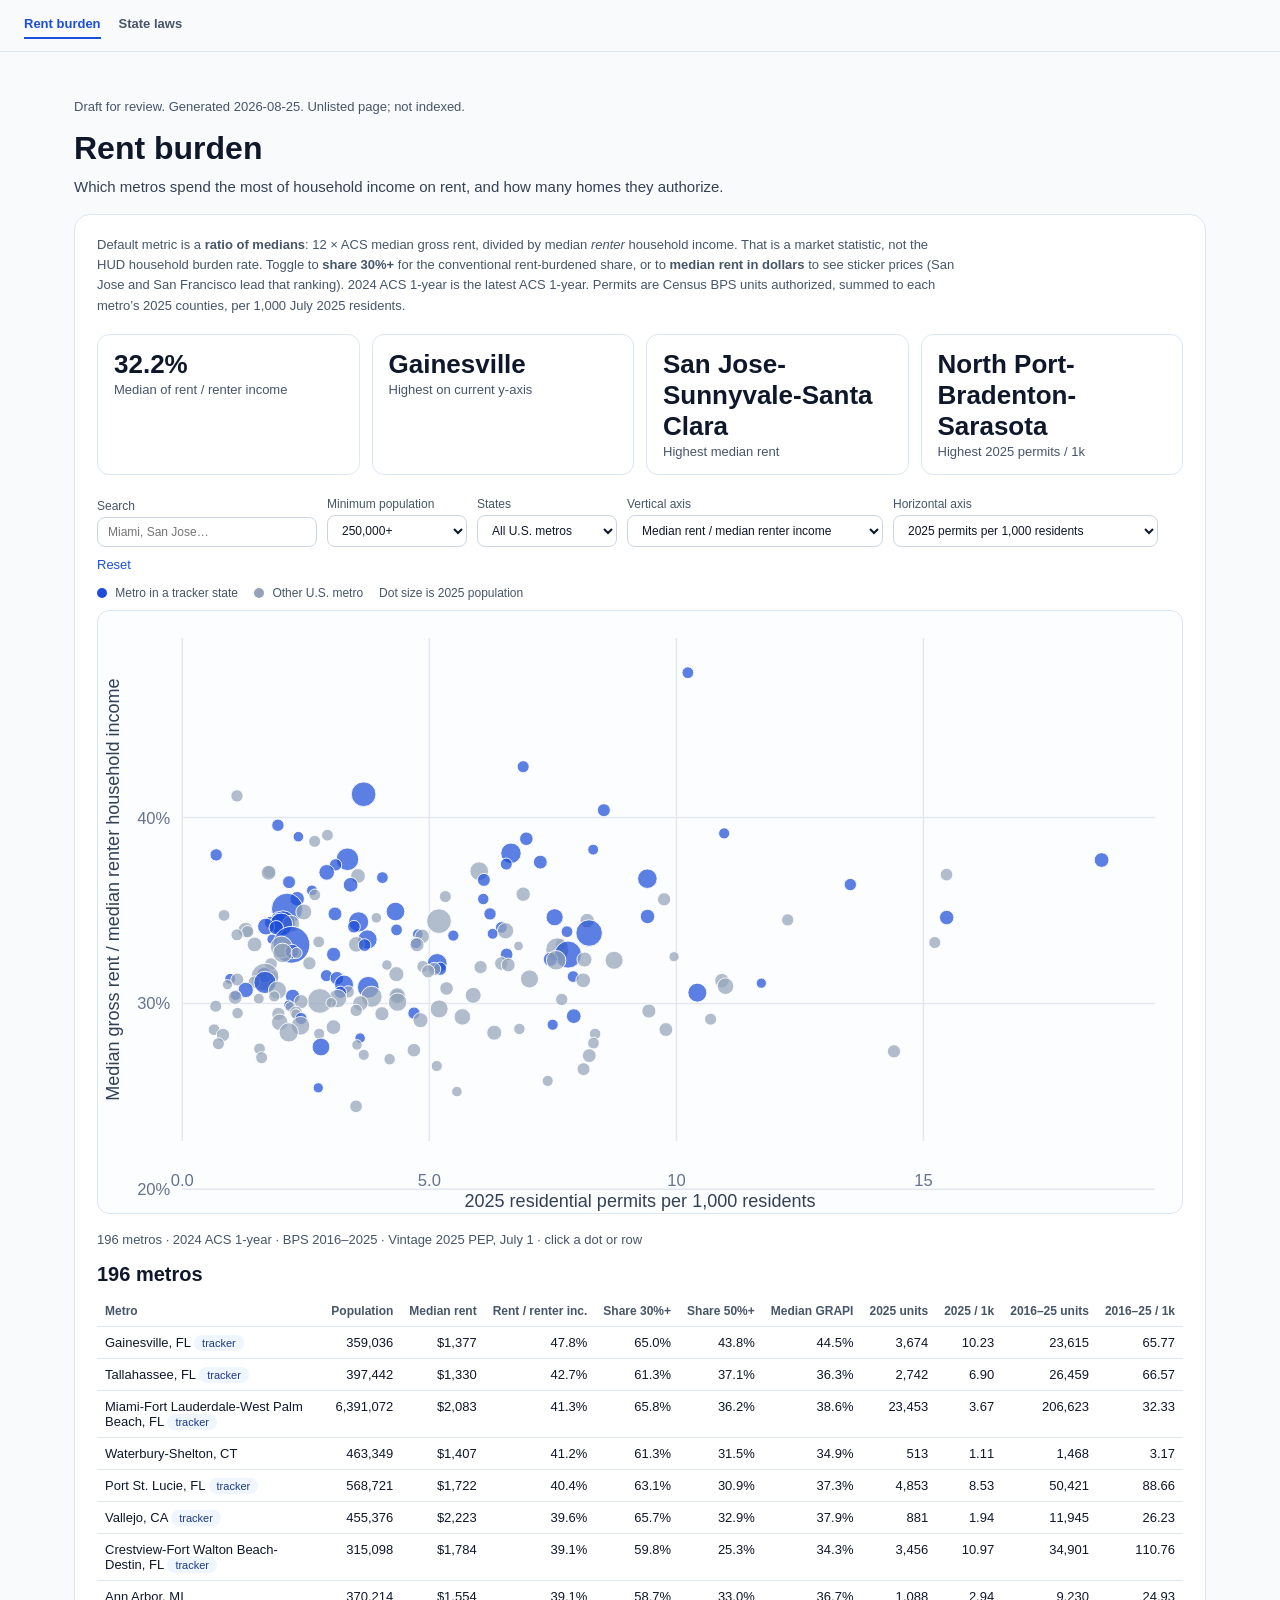
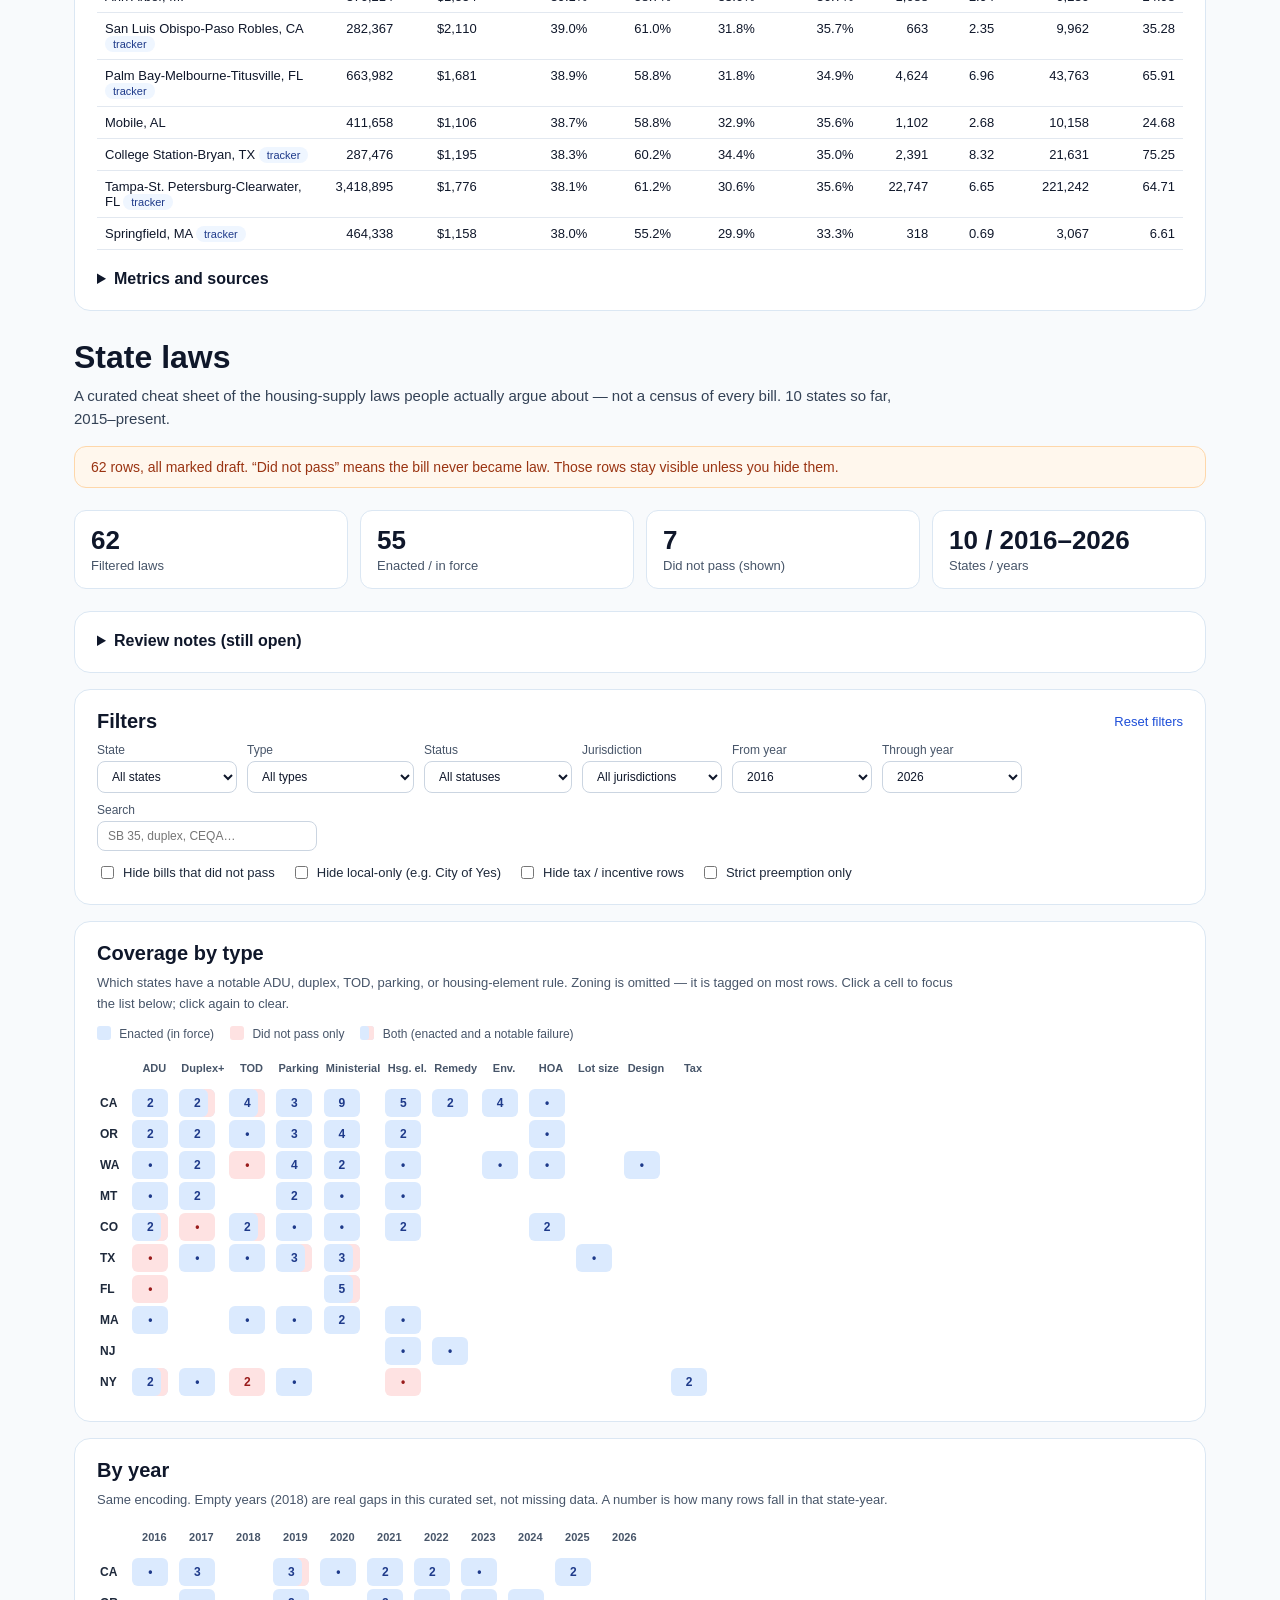
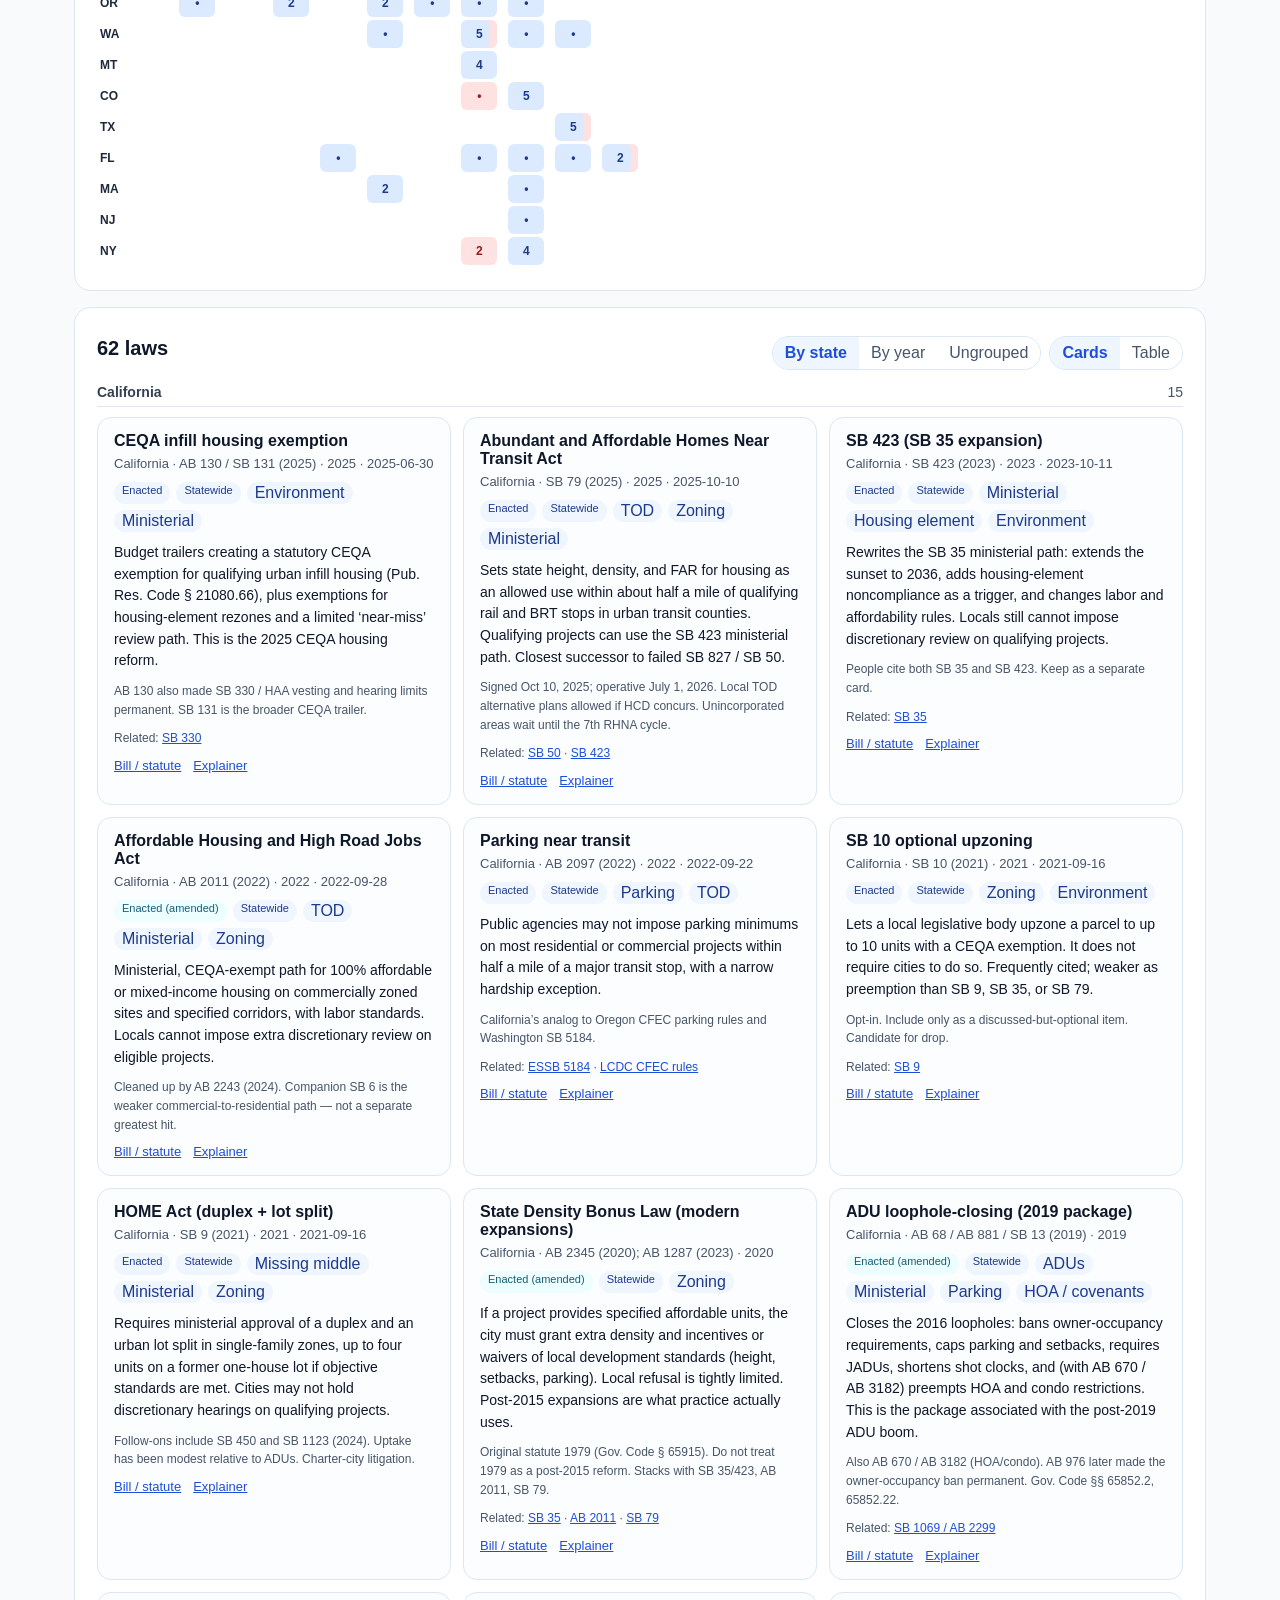
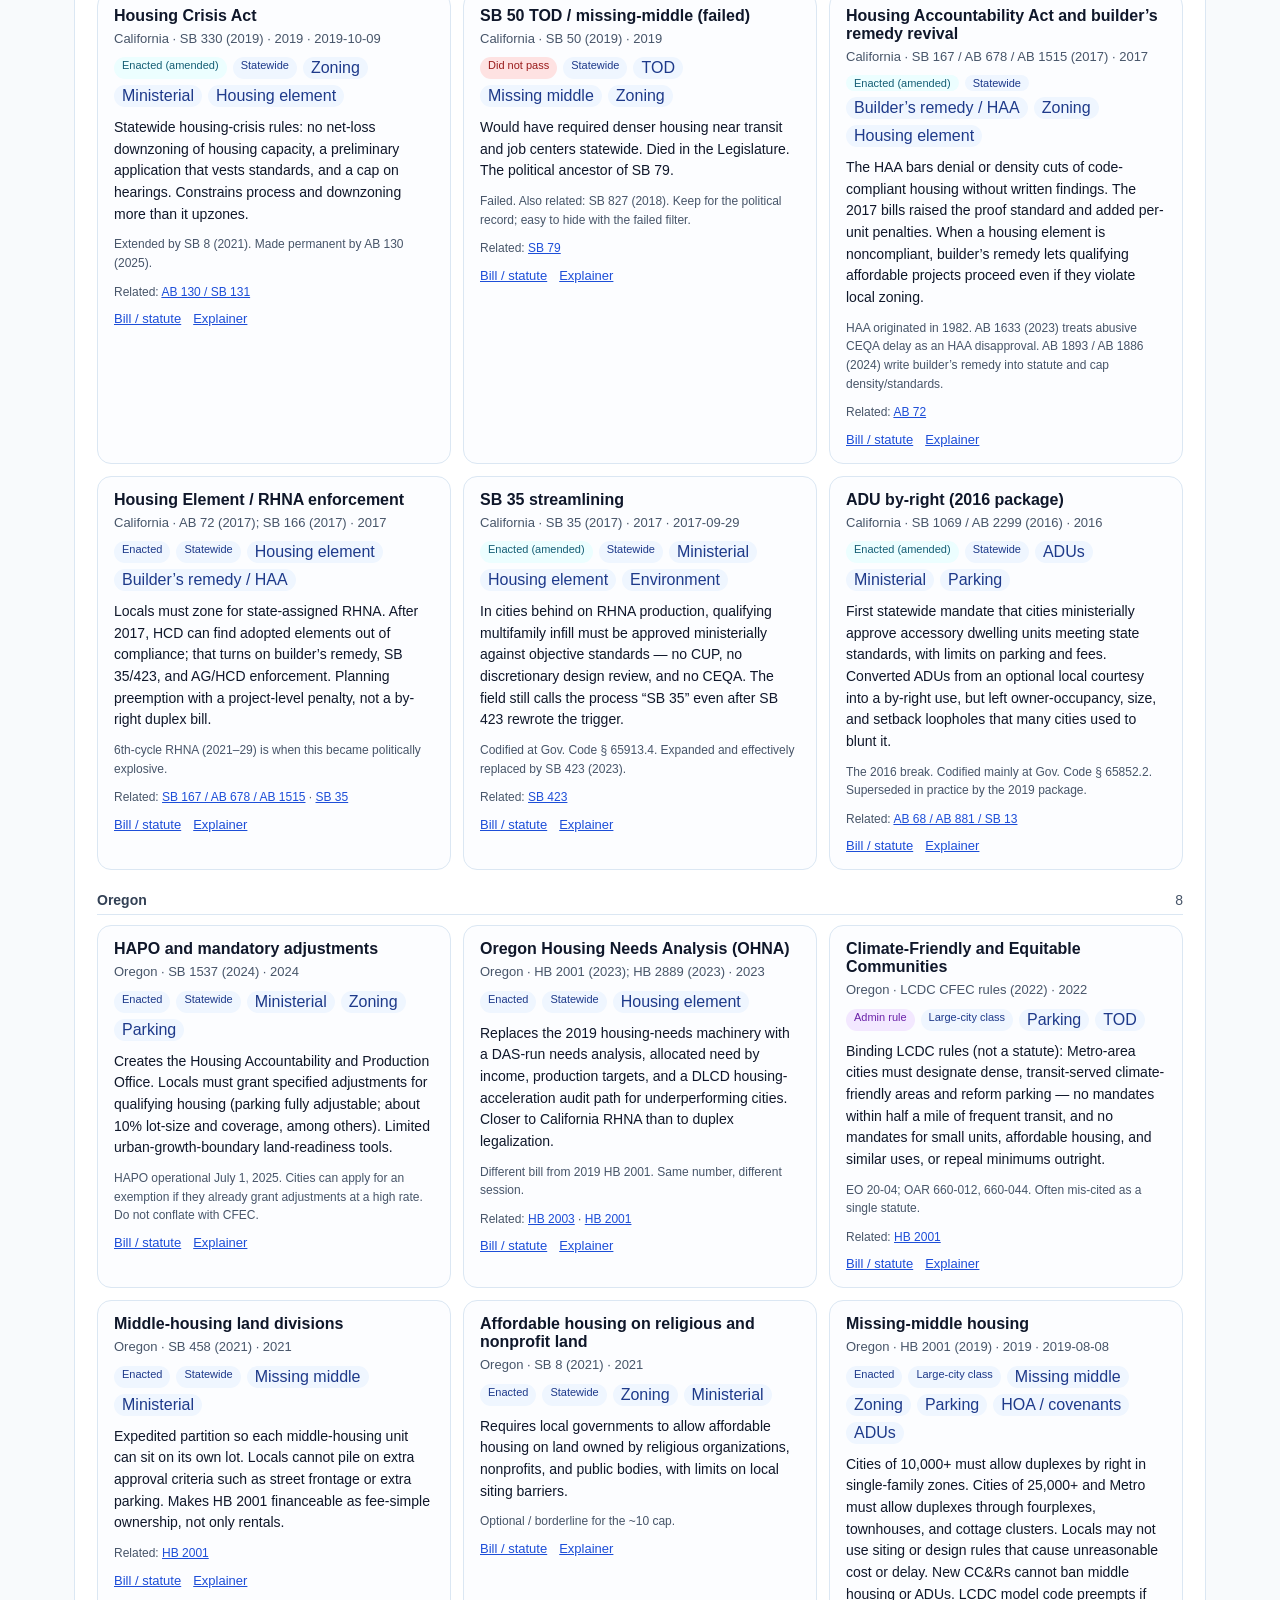
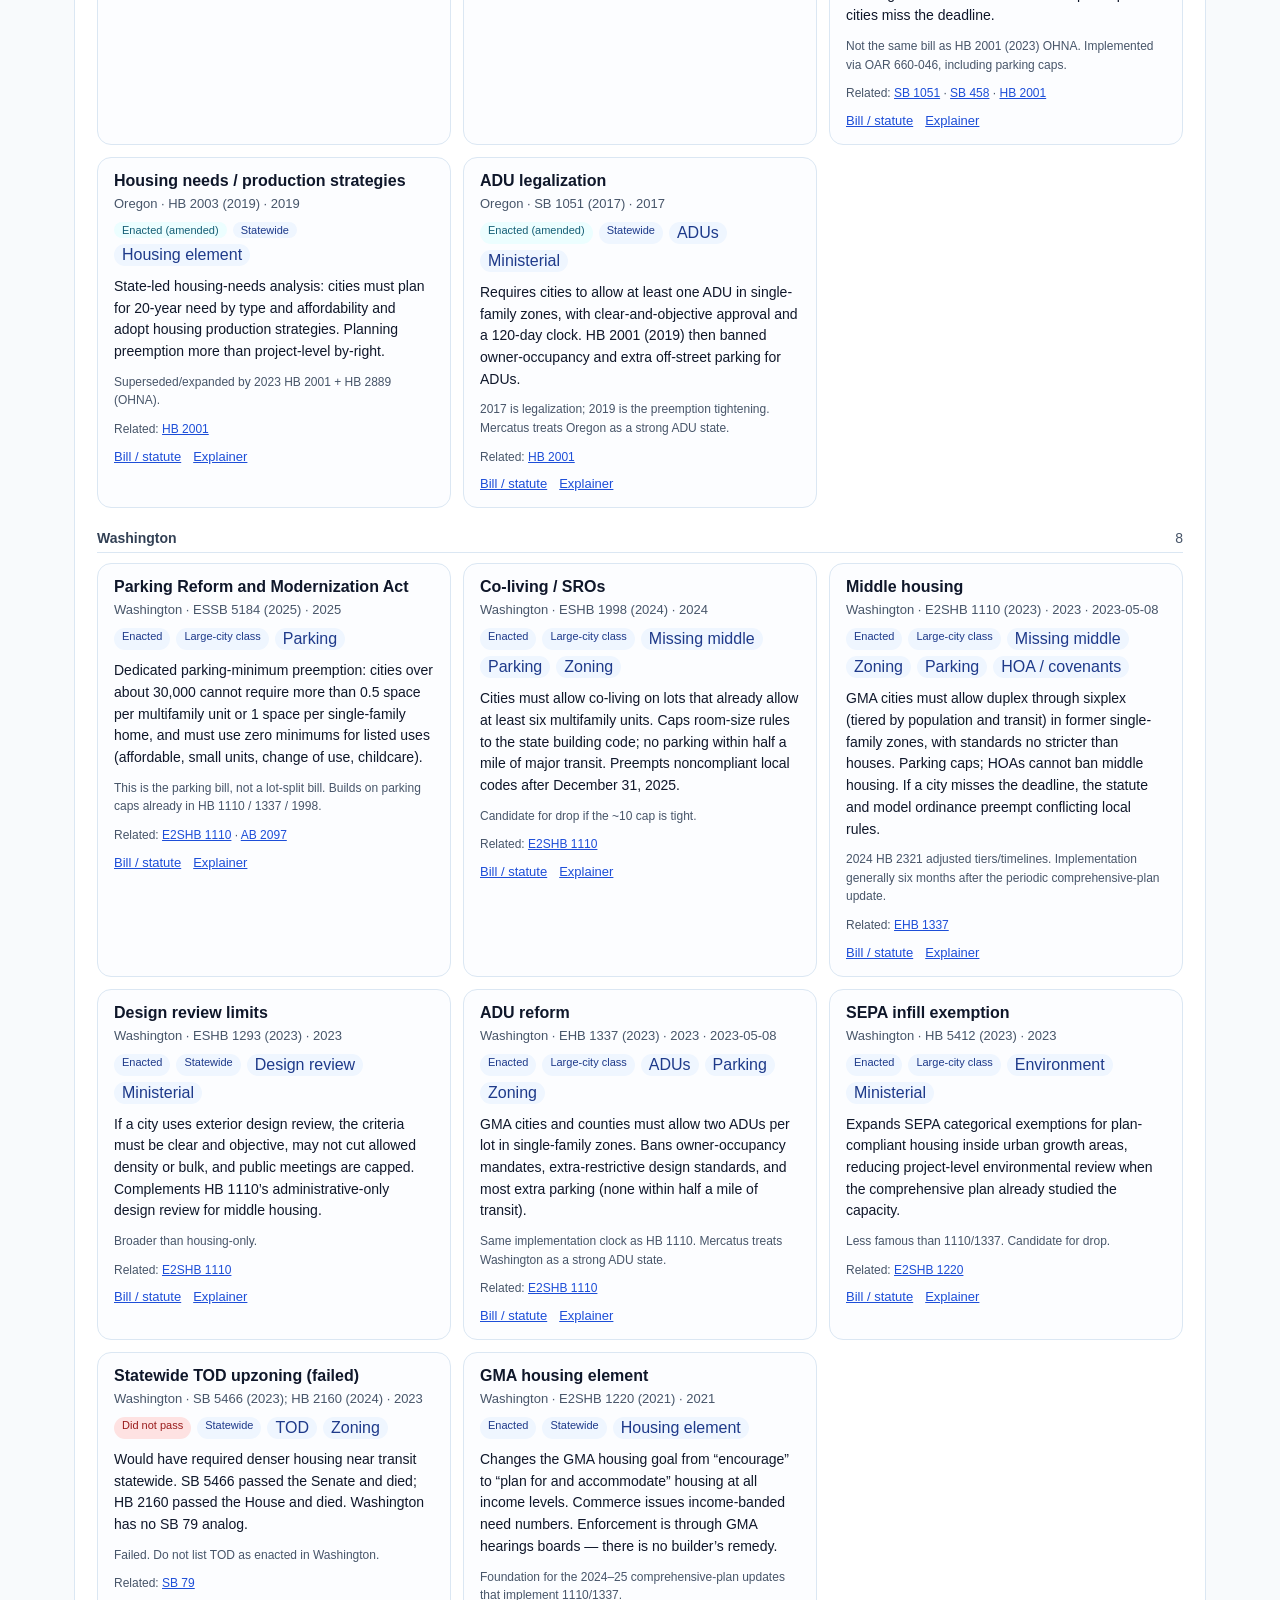
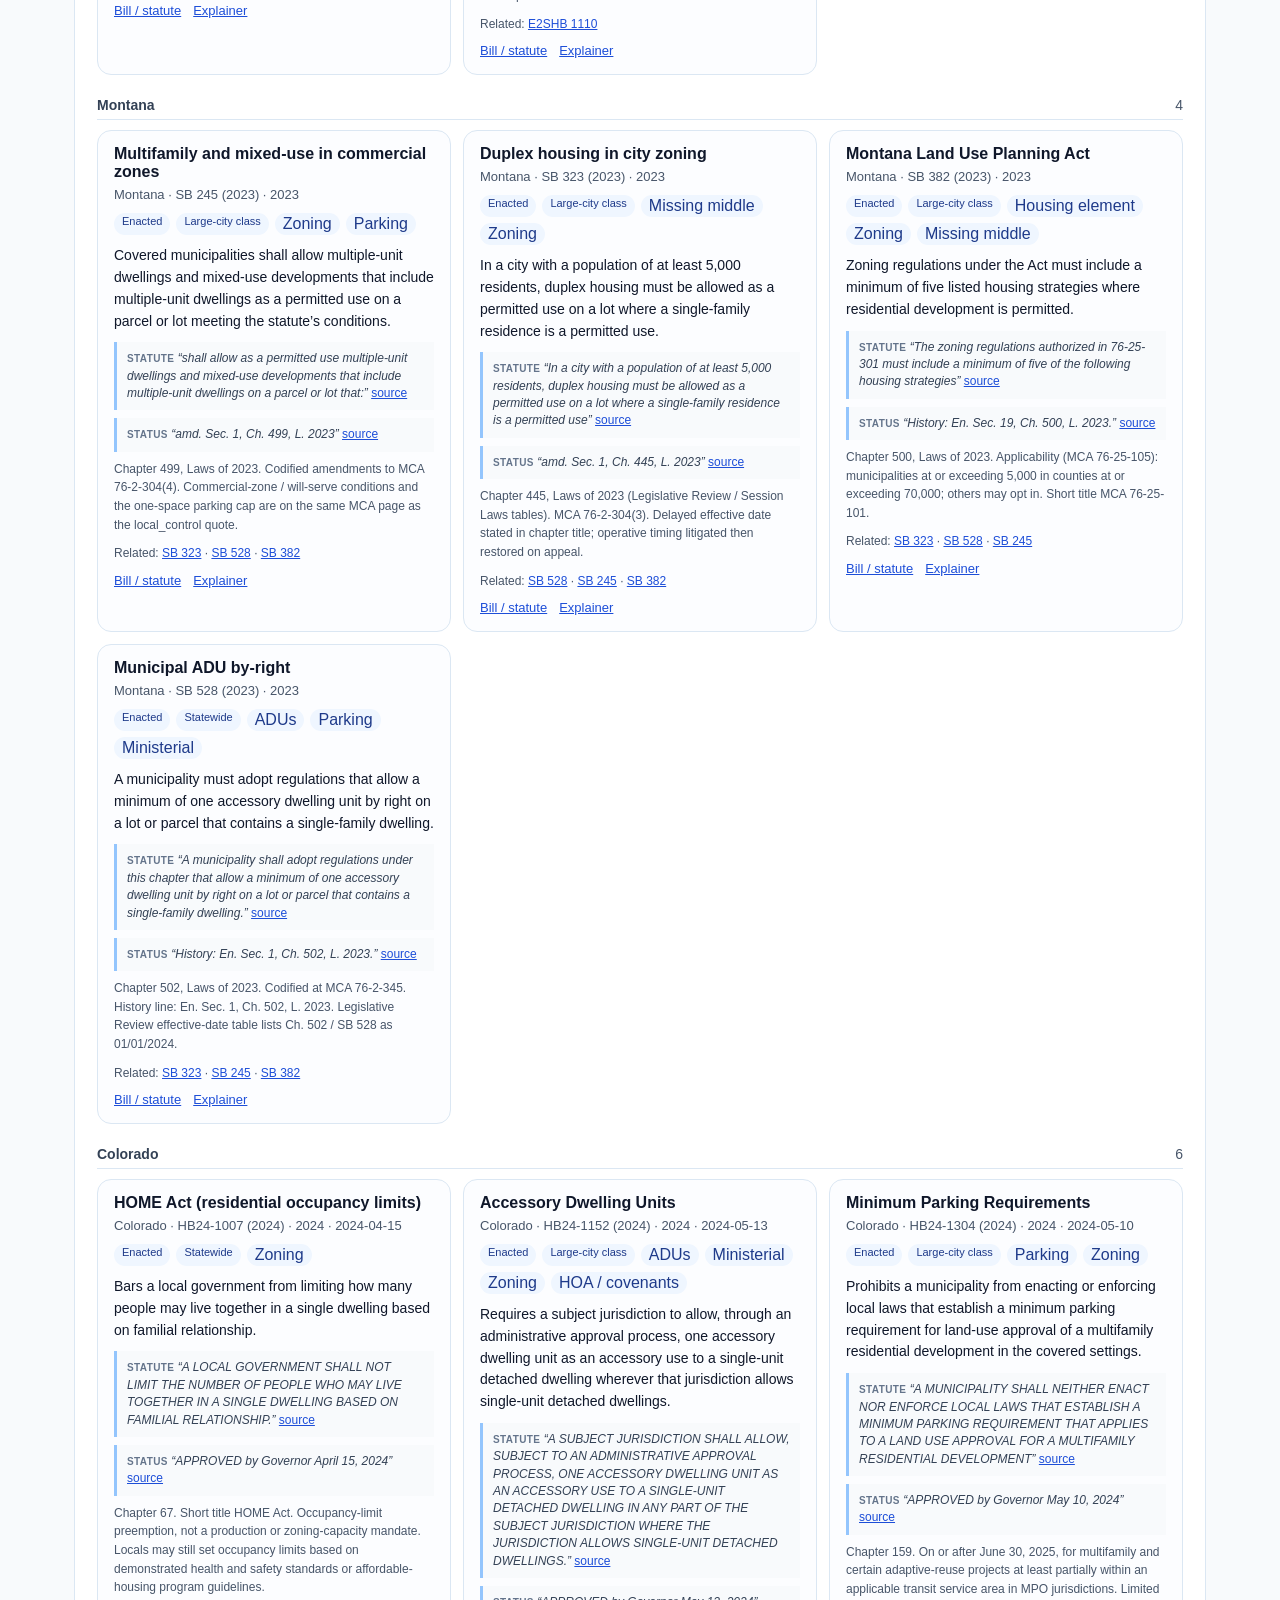
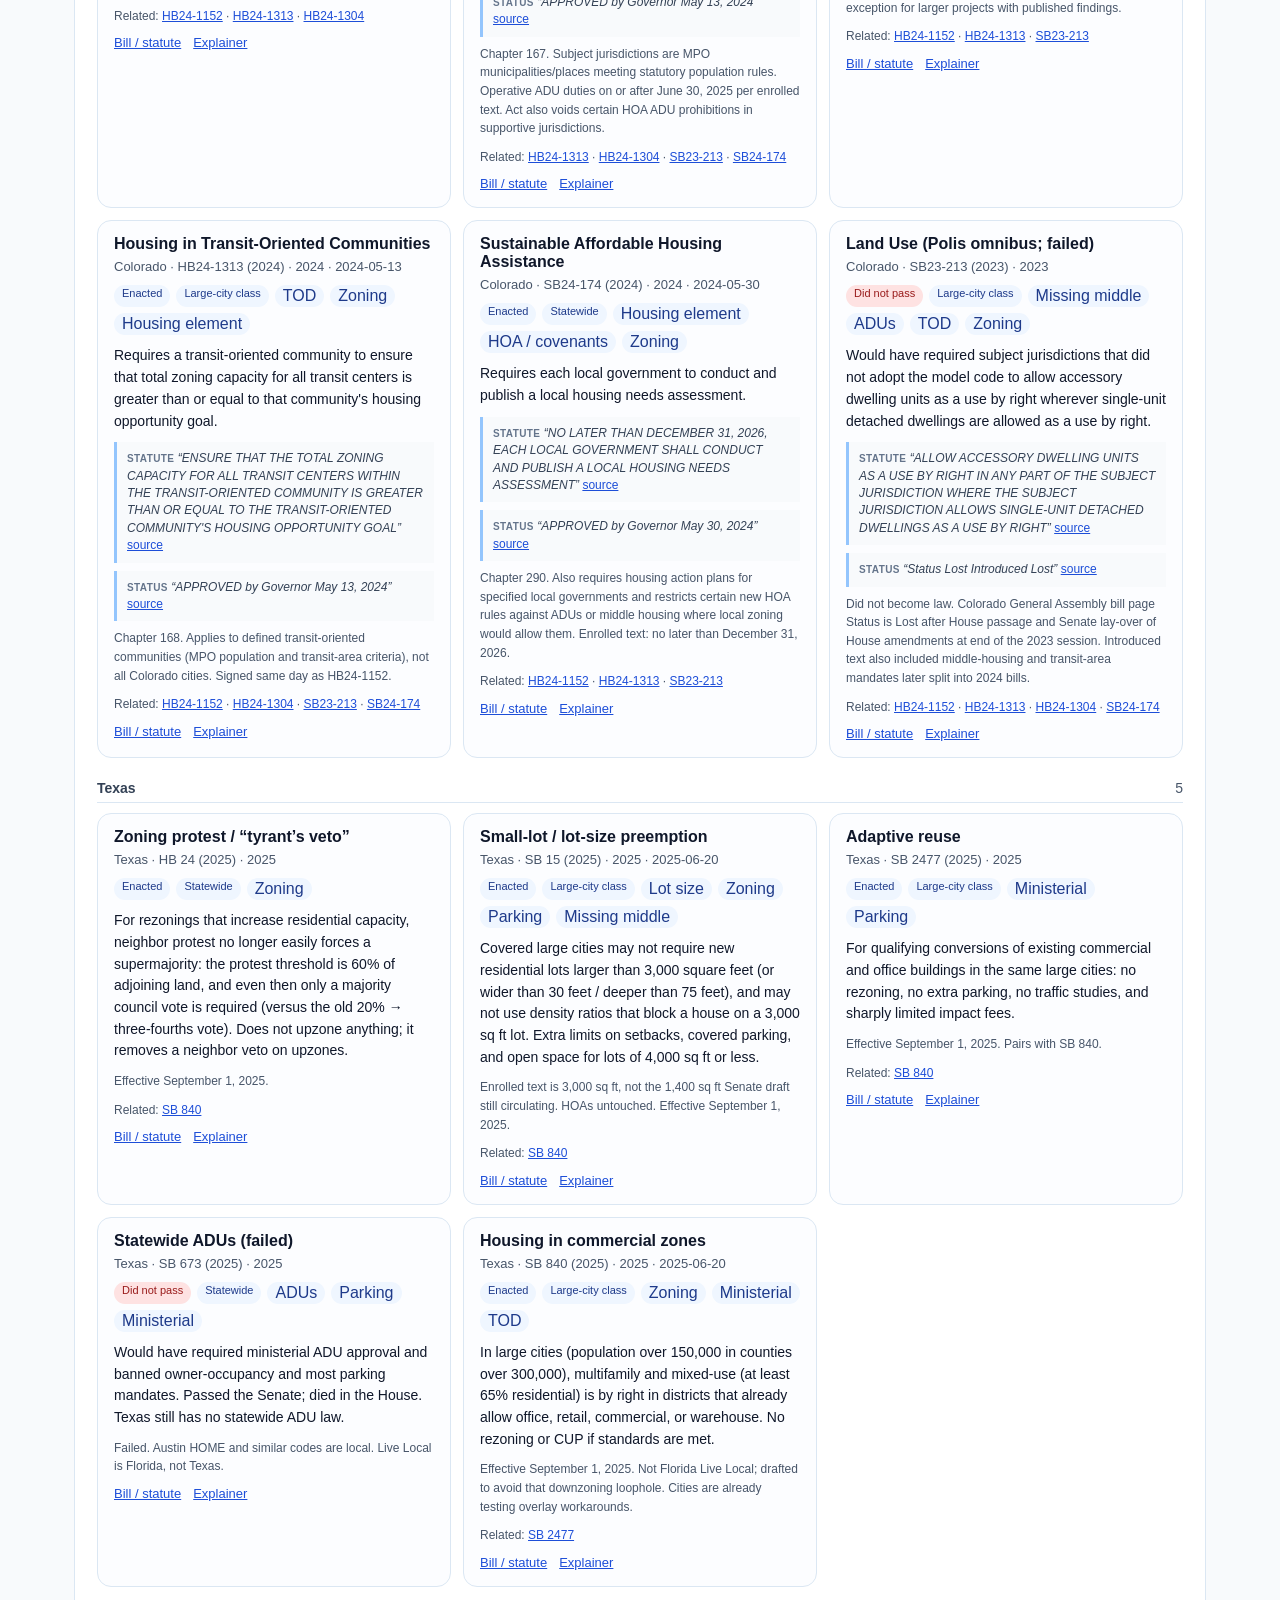
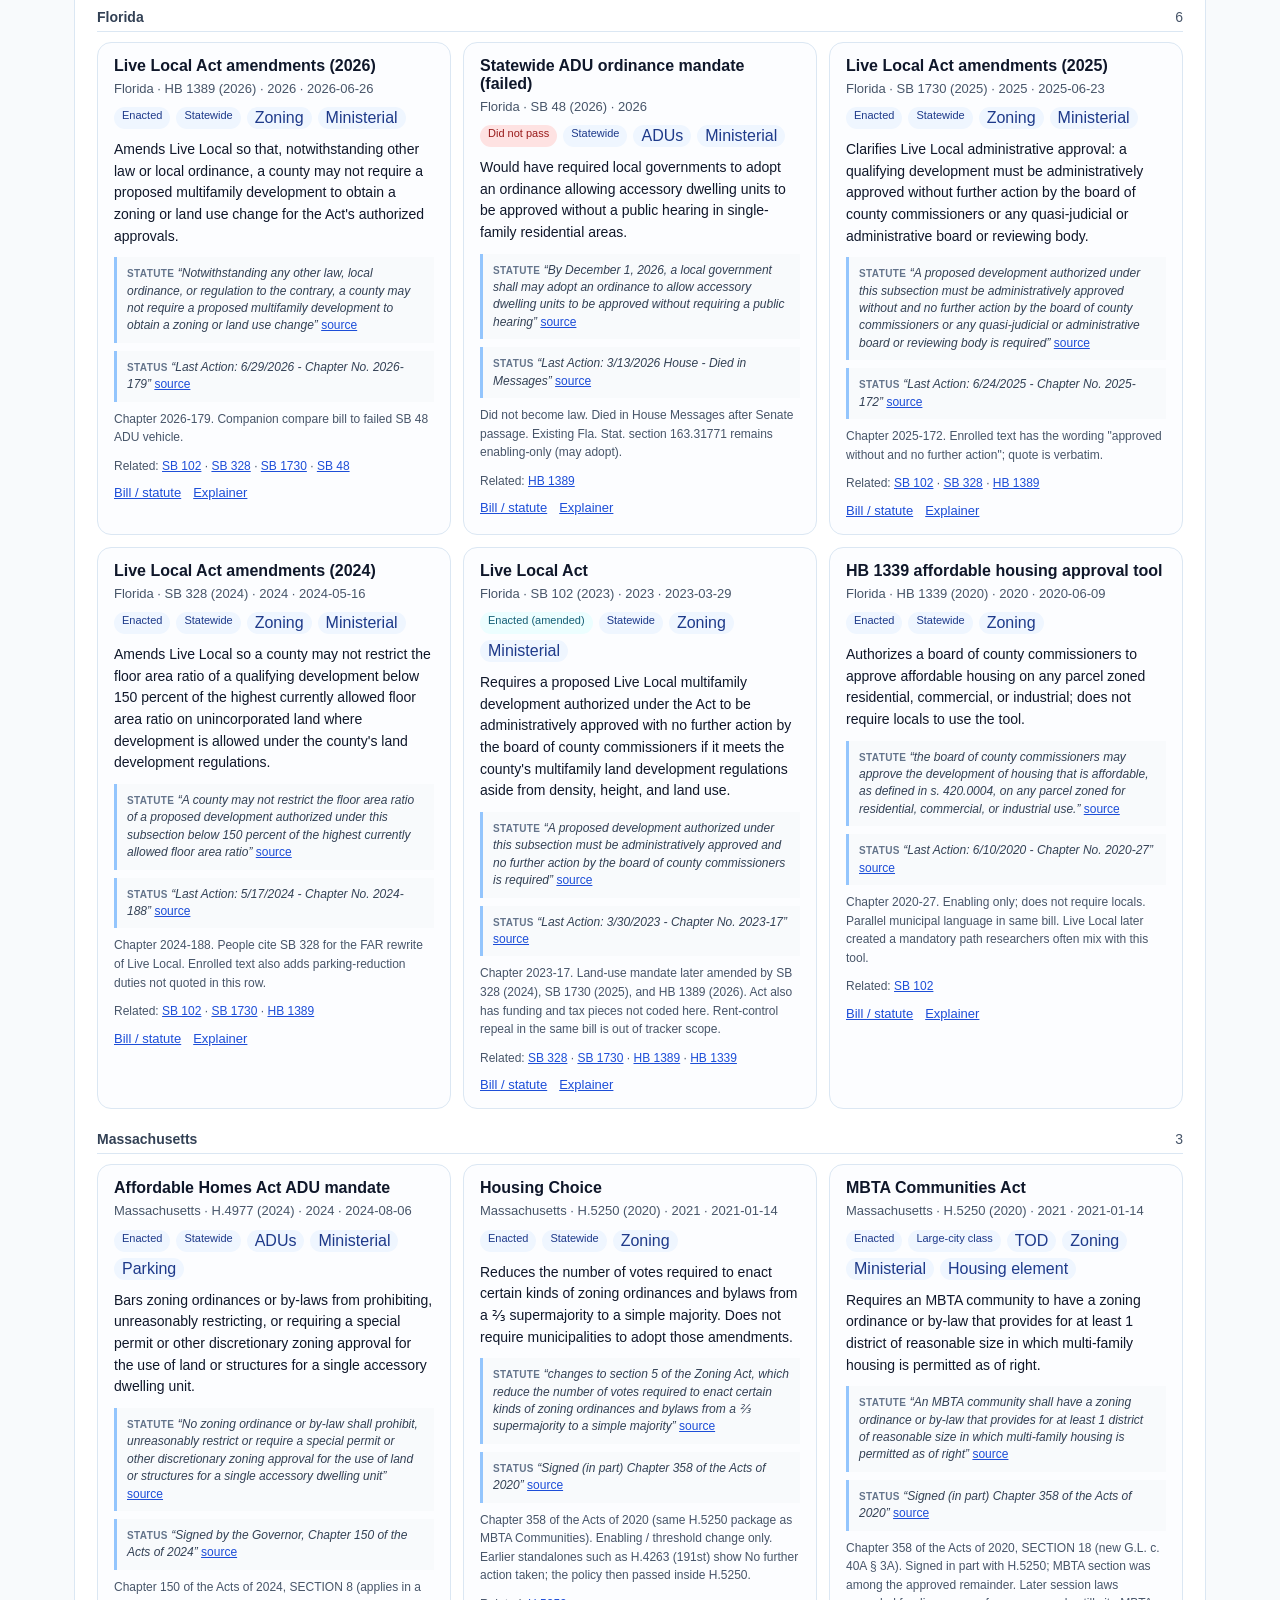
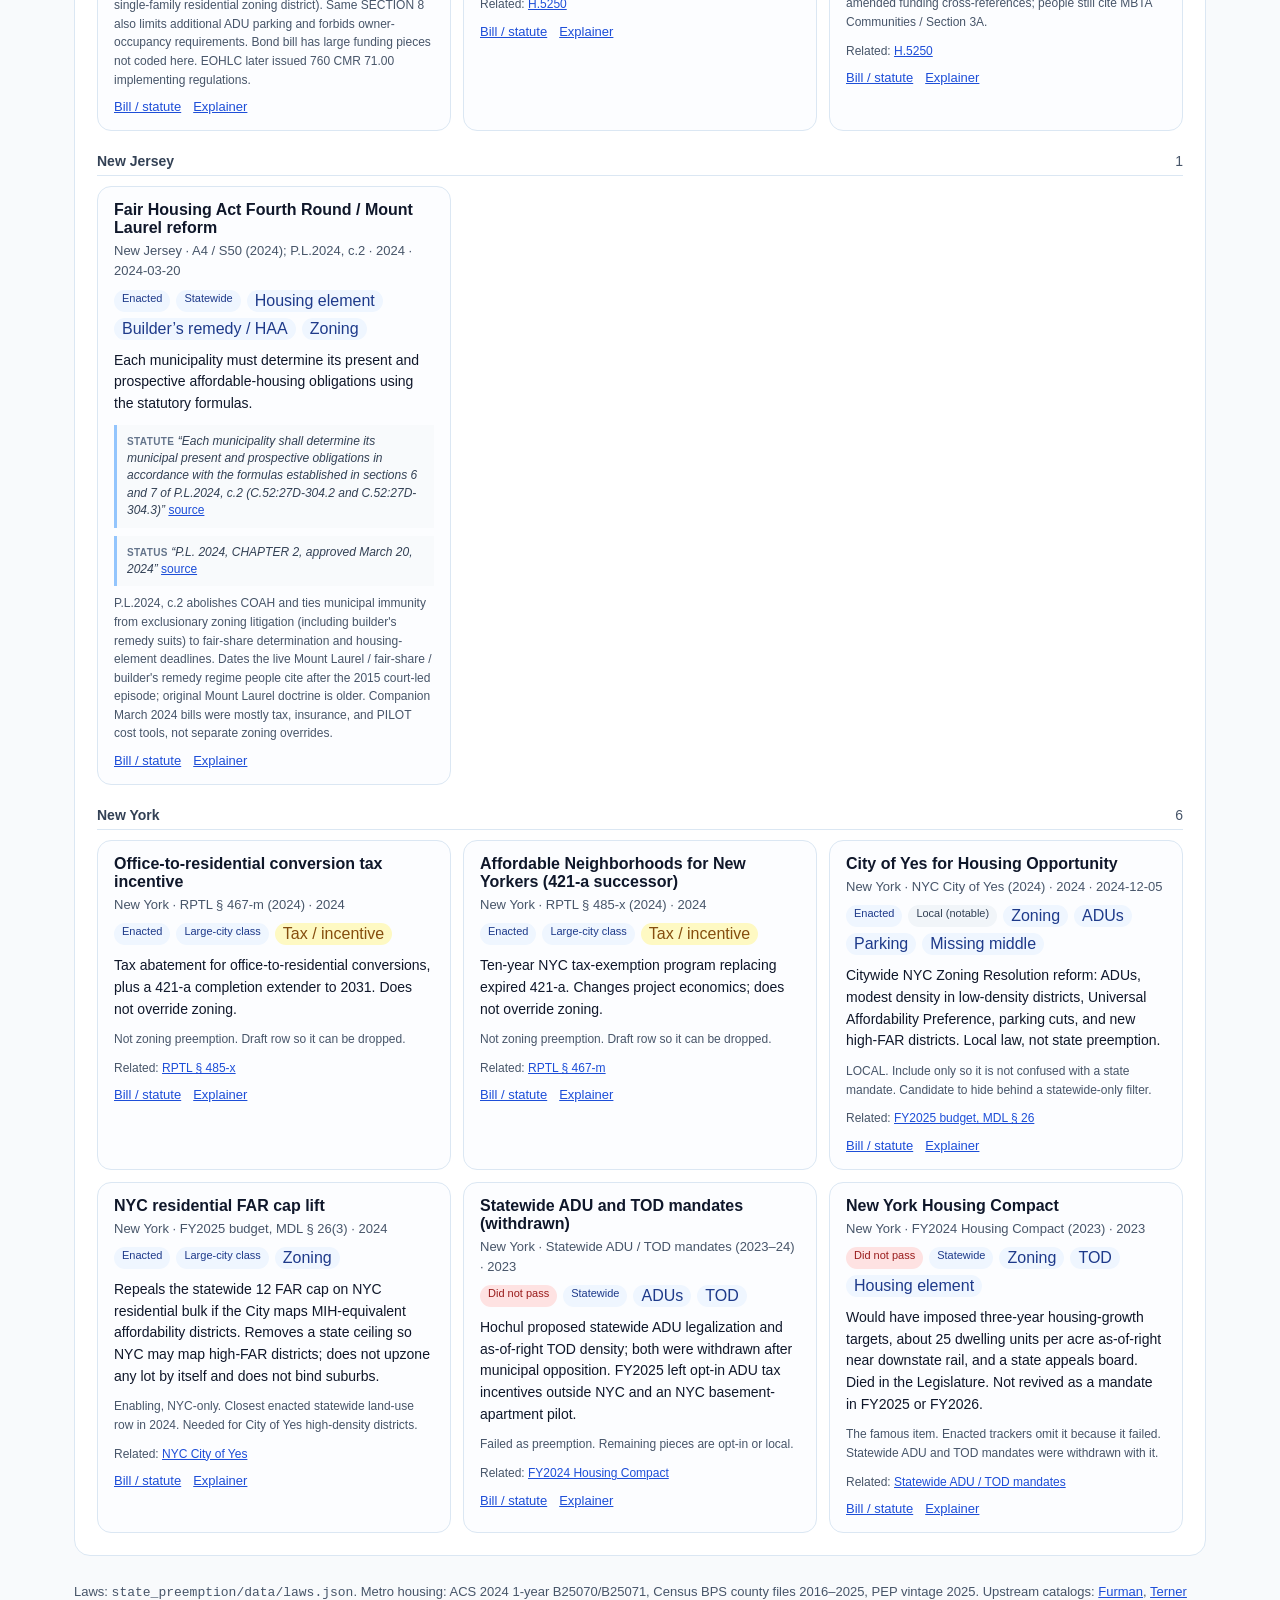
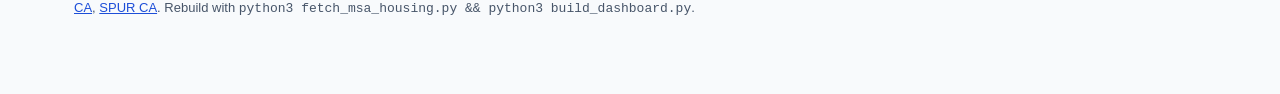
==== commit cd3471e7: "Default the MSA chart to rent over renter income, with median gross rent as a y-axis toggle. Co-auth" ====
--- a/housing-preemption/index.html
+++ b/housing-preemption/index.html
@@ -326,9 +326,12 @@
         <label>States <select id="msa-state"></select></label>
         <label>Vertical axis
           <select id="msa-y">
-            <option value="rent_burden_30">Rent-burdened (30%+ of income)</option>
-            <option value="rent_burden_50">Severely rent-burdened (50%+)</option>
-            <option value="median_grapi">Median rent-to-income (GRAPI)</option>
+            <option value="rent_to_renter_income" selected>Median rent / median renter income</option>
+            <option value="rent_to_hh_income">Median rent / median household income</option>
+            <option value="median_gross_rent">Median gross rent ($)</option>
+            <option value="rent_burden_30">Rent-burdened (share 30%+)</option>
+            <option value="rent_burden_50">Severely rent-burdened (share 50%+)</option>
+            <option value="median_grapi">Median household GRAPI</option>
           </select>
         </label>
         <label>Horizontal axis
@@ -360,8 +363,10 @@
             <tr>
               <th data-msa-sort="name">Metro</th>
               <th class="num" data-msa-sort="pop_2025">Population</th>
-              <th class="num" data-msa-sort="rent_burden_30">Rent 30%+</th>
-              <th class="num" data-msa-sort="rent_burden_50">Rent 50%+</th>
+              <th class="num" data-msa-sort="median_gross_rent">Median rent</th>
+              <th class="num" data-msa-sort="rent_to_renter_income">Rent / renter inc.</th>
+              <th class="num" data-msa-sort="rent_burden_30">Share 30%+</th>
+              <th class="num" data-msa-sort="rent_burden_50">Share 50%+</th>
               <th class="num" data-msa-sort="median_grapi">Median GRAPI</th>
               <th class="num" data-msa-sort="permits_2025">2025 units</th>
               <th class="num" data-msa-sort="permits_2025_per_1k">2025 / 1k</th>
@@ -490,7 +495,7 @@
       Rebuild with <code>python3 fetch_msa_housing.py && python3 build_dashboard.py</code>.
     </footer>
   </div>
-  <script id="data" type="application/json">{"generated":"2026-08-25","states":{"CA":"California","OR":"Oregon","WA":"Washington","MT":"Montana","CO":"Colorado","TX":"Texas","FL":"Florida","MA":"Massachusetts","NJ":"New Jersey","NY":"New York"},"stateOrder":["CA","OR","WA","MT","CO","TX","FL","MA","NJ","NY"],"typeLabels":{"zoning":"Zoning","missing_middle":"Missing middle","adu":"ADUs","tod":"TOD","environment":"Environment","parking":"Parking","ministerial":"Ministerial","builders_remedy":"Builder’s remedy / HAA","housing_element":"Housing element","hoa_covenants":"HOA / covenants","design_review":"Design review","lot_size":"Lot size","funding_incentive":"Tax / incentive"},"typeShort":{"adu":"ADU","missing_middle":"Duplex+","tod":"TOD","parking":"Parking","ministerial":"Ministerial","housing_element":"Hsg. el.","builders_remedy":"Remedy","environment":"Env.","hoa_covenants":"HOA","lot_size":"Lot size","design_review":"Design","funding_incentive":"Tax"},"matrixTypes":["adu","missing_middle","tod","parking","ministerial","housing_element","builders_remedy","environment","hoa_covenants","lot_size","design_review","funding_incentive"],"statusLabels":{"enacted":"Enacted","amended":"Enacted (amended)","repealed":"Repealed","failed_notable":"Did not pass","admin_rule":"Admin rule"},"jurisdictionLabels":{"statewide":"Statewide","city_class":"Large-city class","local_notable":"Local (notable)"},"laws":[{"id":"ca-sb35","state":"CA","bill_number":"SB 35 (2017)","popular_name":"SB 35 streamlining","year_enacted":2017,"date_enacted":"2017-09-29","status":"amended","types":["ministerial","housing_element","environment"],"jurisdiction":"statewide","description":"In cities behind on RHNA production, qualifying multifamily infill must be approved ministerially against objective standards — no CUP, no discretionary design review, and no CEQA. The field still calls the process “SB 35” even after SB 423 rewrote the trigger.","source_url":"https://leginfo.legislature.ca.gov/faces/billNavClient.xhtml?bill_id=201720180SB35","explainer_url":"https://www.hcd.ca.gov/planning-and-community-development/housing-element-and-regional-housing-needs-allocation/sb-35","related_ids":["ca-sb423"],"notes":"Codified at Gov. Code § 65913.4. Expanded and effectively replaced by SB 423 (2023).","review_status":"draft"},{"id":"ca-sb423","state":"CA","bill_number":"SB 423 (2023)","popular_name":"SB 423 (SB 35 expansion)","year_enacted":2023,"date_enacted":"2023-10-11","status":"enacted","types":["ministerial","housing_element","environment"],"jurisdiction":"statewide","description":"Rewrites the SB 35 ministerial path: extends the sunset to 2036, adds housing-element noncompliance as a trigger, and changes labor and affordability rules. Locals still cannot impose discretionary review on qualifying projects.","source_url":"https://leginfo.legislature.ca.gov/faces/billNavClient.xhtml?bill_id=202320240SB423","explainer_url":"https://www.hcd.ca.gov/planning-and-community-development/housing-element-and-regional-housing-needs-allocation/sb-35","related_ids":["ca-sb35"],"notes":"People cite both SB 35 and SB 423. Keep as a separate card.","review_status":"draft"},{"id":"ca-sb9","state":"CA","bill_number":"SB 9 (2021)","popular_name":"HOME Act (duplex + lot split)","year_enacted":2021,"date_enacted":"2021-09-16","status":"enacted","types":["missing_middle","ministerial","zoning"],"jurisdiction":"statewide","description":"Requires ministerial approval of a duplex and an urban lot split in single-family zones, up to four units on a former one-house lot if objective standards are met. Cities may not hold discretionary hearings on qualifying projects.","source_url":"https://leginfo.legislature.ca.gov/faces/billNavClient.xhtml?bill_id=202120220SB9","explainer_url":"https://ternercenter.berkeley.edu/research-and-policy/sb-9-turns-one-data-and-insights-from-californias-first-year/","related_ids":[],"notes":"Follow-ons include SB 450 and SB 1123 (2024). Uptake has been modest relative to ADUs. Charter-city litigation.","review_status":"draft"},{"id":"ca-sb79","state":"CA","bill_number":"SB 79 (2025)","popular_name":"Abundant and Affordable Homes Near Transit Act","year_enacted":2025,"date_enacted":"2025-10-10","status":"enacted","types":["tod","zoning","ministerial"],"jurisdiction":"statewide","description":"Sets state height, density, and FAR for housing as an allowed use within about half a mile of qualifying rail and BRT stops in urban transit counties. Qualifying projects can use the SB 423 ministerial path. Closest successor to failed SB 827 / SB 50.","source_url":"https://leginfo.legislature.ca.gov/faces/billNavClient.xhtml?bill_id=202520260SB79","explainer_url":"https://www.hcd.ca.gov/planning-and-research/sb79-tod","related_ids":["ca-sb50","ca-sb423"],"notes":"Signed Oct 10, 2025; operative July 1, 2026. Local TOD alternative plans allowed if HCD concurs. Unincorporated areas wait until the 7th RHNA cycle.","review_status":"draft"},{"id":"ca-ceqa-infill","state":"CA","bill_number":"AB 130 / SB 131 (2025)","popular_name":"CEQA infill housing exemption","year_enacted":2025,"date_enacted":"2025-06-30","status":"enacted","types":["environment","ministerial"],"jurisdiction":"statewide","description":"Budget trailers creating a statutory CEQA exemption for qualifying urban infill housing (Pub. Res. Code § 21080.66), plus exemptions for housing-element rezones and a limited ‘near-miss’ review path. This is the 2025 CEQA housing reform.","source_url":"https://leginfo.legislature.ca.gov/faces/billNavClient.xhtml?bill_id=202520260AB130","explainer_url":"https://abag.ca.gov/sites/default/files/documents/2025-07/AB-130-SB-131-2025-Summary-07312025.pdf","related_ids":["ca-sb330"],"notes":"AB 130 also made SB 330 / HAA vesting and hearing limits permanent. SB 131 is the broader CEQA trailer.","review_status":"draft"},{"id":"ca-haa","state":"CA","bill_number":"SB 167 / AB 678 / AB 1515 (2017)","popular_name":"Housing Accountability Act and builder’s remedy revival","year_enacted":2017,"date_enacted":null,"status":"amended","types":["builders_remedy","zoning","housing_element"],"jurisdiction":"statewide","description":"The HAA bars denial or density cuts of code-compliant housing without written findings. The 2017 bills raised the proof standard and added per-unit penalties. When a housing element is noncompliant, builder’s remedy lets qualifying affordable projects proceed even if they violate local zoning.","source_url":"https://www.hcd.ca.gov/community-development/housing-element/housing-element-memos/docs/hcd-memo-on-haa-final-sept2020.pdf","explainer_url":"https://leginfo.legislature.ca.gov/faces/billNavClient.xhtml?bill_id=202320240AB1893","related_ids":["ca-housing-element"],"notes":"HAA originated in 1982. AB 1633 (2023) treats abusive CEQA delay as an HAA disapproval. AB 1893 / AB 1886 (2024) write builder’s remedy into statute and cap density/standards.","review_status":"draft"},{"id":"ca-adu-2016","state":"CA","bill_number":"SB 1069 / AB 2299 (2016)","popular_name":"ADU by-right (2016 package)","year_enacted":2016,"date_enacted":null,"status":"amended","types":["adu","ministerial","parking"],"jurisdiction":"statewide","description":"First statewide mandate that cities ministerially approve accessory dwelling units meeting state standards, with limits on parking and fees. Converted ADUs from an optional local courtesy into a by-right use, but left owner-occupancy, size, and setback loopholes that many cities used to blunt it.","source_url":"https://leginfo.legislature.ca.gov/faces/billNavClient.xhtml?bill_id=201520160SB1069","explainer_url":"https://bipartisanpolicy.org/article/accessory-dwelling-units-adus-in-california/","related_ids":["ca-adu-2019"],"notes":"The 2016 break. Codified mainly at Gov. Code § 65852.2. Superseded in practice by the 2019 package.","review_status":"draft"},{"id":"ca-adu-2019","state":"CA","bill_number":"AB 68 / AB 881 / SB 13 (2019)","popular_name":"ADU loophole-closing (2019 package)","year_enacted":2019,"date_enacted":null,"status":"amended","types":["adu","ministerial","parking","hoa_covenants"],"jurisdiction":"statewide","description":"Closes the 2016 loopholes: bans owner-occupancy requirements, caps parking and setbacks, requires JADUs, shortens shot clocks, and (with AB 670 / AB 3182) preempts HOA and condo restrictions. This is the package associated with the post-2019 ADU boom.","source_url":"https://leginfo.legislature.ca.gov/faces/billNavClient.xhtml?bill_id=201920200AB68","explainer_url":"https://cayimby.org/reports/california-adu-reform-a-retrospective/","related_ids":["ca-adu-2016"],"notes":"Also AB 670 / AB 3182 (HOA/condo). AB 976 later made the owner-occupancy ban permanent. Gov. Code §§ 65852.2, 65852.22.","review_status":"draft"},{"id":"ca-sb330","state":"CA","bill_number":"SB 330 (2019)","popular_name":"Housing Crisis Act","year_enacted":2019,"date_enacted":"2019-10-09","status":"amended","types":["zoning","ministerial","housing_element"],"jurisdiction":"statewide","description":"Statewide housing-crisis rules: no net-loss downzoning of housing capacity, a preliminary application that vests standards, and a cap on hearings. Constrains process and downzoning more than it upzones.","source_url":"https://leginfo.legislature.ca.gov/faces/billNavClient.xhtml?bill_id=201920200SB330","explainer_url":"https://bbklaw.com/resources/la-071025-ab-130-and-sb-131-include-updates-to-major-california-housing-laws","related_ids":["ca-ceqa-infill"],"notes":"Extended by SB 8 (2021). Made permanent by AB 130 (2025).","review_status":"draft"},{"id":"ca-ab2011","state":"CA","bill_number":"AB 2011 (2022)","popular_name":"Affordable Housing and High Road Jobs Act","year_enacted":2022,"date_enacted":"2022-09-28","status":"amended","types":["tod","ministerial","zoning"],"jurisdiction":"statewide","description":"Ministerial, CEQA-exempt path for 100% affordable or mixed-income housing on commercially zoned sites and specified corridors, with labor standards. Locals cannot impose extra discretionary review on eligible projects.","source_url":"https://leginfo.legislature.ca.gov/faces/billNavClient.xhtml?bill_id=202120220AB2011","explainer_url":"https://www.hcd.ca.gov/sites/default/files/docs/planning-and-community/aff-hsg-high-roads-jobs-act-ab-2011.pdf","related_ids":[],"notes":"Cleaned up by AB 2243 (2024). Companion SB 6 is the weaker commercial-to-residential path — not a separate greatest hit.","review_status":"draft"},{"id":"ca-ab2097","state":"CA","bill_number":"AB 2097 (2022)","popular_name":"Parking near transit","year_enacted":2022,"date_enacted":"2022-09-22","status":"enacted","types":["parking","tod"],"jurisdiction":"statewide","description":"Public agencies may not impose parking minimums on most residential or commercial projects within half a mile of a major transit stop, with a narrow hardship exception.","source_url":"https://leginfo.legislature.ca.gov/faces/billNavClient.xhtml?bill_id=202120220AB2097","explainer_url":"https://leginfo.legislature.ca.gov/faces/billNavClient.xhtml?bill_id=202120220AB2097","related_ids":["wa-sb5184","or-cfec"],"notes":"California’s analog to Oregon CFEC parking rules and Washington SB 5184.","review_status":"draft"},{"id":"ca-density-bonus","state":"CA","bill_number":"AB 2345 (2020); AB 1287 (2023)","popular_name":"State Density Bonus Law (modern expansions)","year_enacted":2020,"date_enacted":null,"status":"amended","types":["zoning"],"jurisdiction":"statewide","description":"If a project provides specified affordable units, the city must grant extra density and incentives or waivers of local development standards (height, setbacks, parking). Local refusal is tightly limited. Post-2015 expansions are what practice actually uses.","source_url":"https://leginfo.legislature.ca.gov/faces/codes_displaySection.xhtml?lawCode=GOV&sectionNum=65915","explainer_url":"https://ternercenter.berkeley.edu/wp-content/uploads/2023/04/New-Pathways-to-Encourage-Housing-Production-Evaluating-Californias-Recent-Housing-Legislation-April-2023-Final.pdf","related_ids":["ca-sb35","ca-ab2011","ca-sb79"],"notes":"Original statute 1979 (Gov. Code § 65915). Do not treat 1979 as a post-2015 reform. Stacks with SB 35/423, AB 2011, SB 79.","review_status":"draft"},{"id":"ca-housing-element","state":"CA","bill_number":"AB 72 (2017); SB 166 (2017)","popular_name":"Housing Element / RHNA enforcement","year_enacted":2017,"date_enacted":null,"status":"enacted","types":["housing_element","builders_remedy"],"jurisdiction":"statewide","description":"Locals must zone for state-assigned RHNA. After 2017, HCD can find adopted elements out of compliance; that turns on builder’s remedy, SB 35/423, and AG/HCD enforcement. Planning preemption with a project-level penalty, not a by-right duplex bill.","source_url":"https://www.hcd.ca.gov/planning-and-community-development/housing-elements","explainer_url":"https://ternercenter.berkeley.edu/wp-content/uploads/2023/04/New-Pathways-to-Encourage-Housing-Production-Evaluating-Californias-Recent-Housing-Legislation-April-2023-Final.pdf","related_ids":["ca-haa","ca-sb35"],"notes":"6th-cycle RHNA (2021–29) is when this became politically explosive.","review_status":"draft"},{"id":"ca-sb10","state":"CA","bill_number":"SB 10 (2021)","popular_name":"SB 10 optional upzoning","year_enacted":2021,"date_enacted":"2021-09-16","status":"enacted","types":["zoning","environment"],"jurisdiction":"statewide","description":"Lets a local legislative body upzone a parcel to up to 10 units with a CEQA exemption. It does not require cities to do so. Frequently cited; weaker as preemption than SB 9, SB 35, or SB 79.","source_url":"https://leginfo.legislature.ca.gov/faces/billNavClient.xhtml?bill_id=202120220SB10","explainer_url":"https://leginfo.legislature.ca.gov/faces/billNavClient.xhtml?bill_id=202120220SB10","related_ids":["ca-sb9"],"notes":"Opt-in. Include only as a discussed-but-optional item. Candidate for drop.","review_status":"draft"},{"id":"ca-sb50","state":"CA","bill_number":"SB 50 (2019)","popular_name":"SB 50 TOD / missing-middle (failed)","year_enacted":2019,"date_enacted":null,"status":"failed_notable","types":["tod","missing_middle","zoning"],"jurisdiction":"statewide","description":"Would have required denser housing near transit and job centers statewide. Died in the Legislature. The political ancestor of SB 79.","source_url":"https://leginfo.legislature.ca.gov/faces/billNavClient.xhtml?bill_id=201920200SB50","explainer_url":"https://leginfo.legislature.ca.gov/faces/billNavClient.xhtml?bill_id=201920200SB50","related_ids":["ca-sb79"],"notes":"Failed. Also related: SB 827 (2018). Keep for the political record; easy to hide with the failed filter.","review_status":"draft"},{"id":"wa-hb1110","state":"WA","bill_number":"E2SHB 1110 (2023)","popular_name":"Middle housing","year_enacted":2023,"date_enacted":"2023-05-08","status":"enacted","types":["missing_middle","zoning","parking","hoa_covenants"],"jurisdiction":"city_class","description":"GMA cities must allow duplex through sixplex (tiered by population and transit) in former single-family zones, with standards no stricter than houses. Parking caps; HOAs cannot ban middle housing. If a city misses the deadline, the statute and model ordinance preempt conflicting local rules.","source_url":"https://lawfilesext.leg.wa.gov/biennium/2023-24/Pdf/Bills/Session%20Laws/House/1110-S2.SL.pdf","explainer_url":"https://mrsc.org/stay-informed/mrsc-insight/july-2023/major-changes-to-washington-housing-laws","related_ids":["wa-hb1337"],"notes":"2024 HB 2321 adjusted tiers/timelines. Implementation generally six months after the periodic comprehensive-plan update.","review_status":"draft"},{"id":"wa-hb1337","state":"WA","bill_number":"EHB 1337 (2023)","popular_name":"ADU reform","year_enacted":2023,"date_enacted":"2023-05-08","status":"enacted","types":["adu","parking","zoning"],"jurisdiction":"city_class","description":"GMA cities and counties must allow two ADUs per lot in single-family zones. Bans owner-occupancy mandates, extra-restrictive design standards, and most extra parking (none within half a mile of transit).","source_url":"https://app.leg.wa.gov/billsummary?BillNumber=1337&Year=2023","explainer_url":"https://mrsc.org/stay-informed/mrsc-insight/july-2023/major-changes-to-washington-housing-laws","related_ids":["wa-hb1110"],"notes":"Same implementation clock as HB 1110. Mercatus treats Washington as a strong ADU state.","review_status":"draft"},{"id":"wa-hb1293","state":"WA","bill_number":"ESHB 1293 (2023)","popular_name":"Design review limits","year_enacted":2023,"date_enacted":null,"status":"enacted","types":["design_review","ministerial"],"jurisdiction":"statewide","description":"If a city uses exterior design review, the criteria must be clear and objective, may not cut allowed density or bulk, and public meetings are capped. Complements HB 1110’s administrative-only design review for middle housing.","source_url":"https://app.leg.wa.gov/billsummary?BillNumber=1293&Year=2023","explainer_url":"https://mrsc.org/stay-informed/mrsc-insight/july-2023/major-changes-to-washington-housing-laws","related_ids":["wa-hb1110"],"notes":"Broader than housing-only.","review_status":"draft"},{"id":"wa-hb1220","state":"WA","bill_number":"E2SHB 1220 (2021)","popular_name":"GMA housing element","year_enacted":2021,"date_enacted":null,"status":"enacted","types":["housing_element"],"jurisdiction":"statewide","description":"Changes the GMA housing goal from “encourage” to “plan for and accommodate” housing at all income levels. Commerce issues income-banded need numbers. Enforcement is through GMA hearings boards — there is no builder’s remedy.","source_url":"https://app.leg.wa.gov/billsummary?BillNumber=1220&Year=2021","explainer_url":"https://www.commerce.wa.gov/growth-management/housing-planning/housing-guidance/","related_ids":["wa-hb1110"],"notes":"Foundation for the 2024–25 comprehensive-plan updates that implement 1110/1337.","review_status":"draft"},{"id":"wa-sb5184","state":"WA","bill_number":"ESSB 5184 (2025)","popular_name":"Parking Reform and Modernization Act","year_enacted":2025,"date_enacted":null,"status":"enacted","types":["parking"],"jurisdiction":"city_class","description":"Dedicated parking-minimum preemption: cities over about 30,000 cannot require more than 0.5 space per multifamily unit or 1 space per single-family home, and must use zero minimums for listed uses (affordable, small units, change of use, childcare).","source_url":"https://lawfilesext.leg.wa.gov/biennium/2025-26/Pdf/Bills/Session%20Laws/Senate/5184-S.SL.pdf","explainer_url":"https://wacities.org/advocacy/news/advocacy-news/2025/04/18/another-bill-restricts-cities--ability-to-ensure-parking-is-provided-with-development","related_ids":["wa-hb1110","ca-ab2097"],"notes":"This is the parking bill, not a lot-split bill. Builds on parking caps already in HB 1110 / 1337 / 1998.","review_status":"draft"},{"id":"wa-hb1998","state":"WA","bill_number":"ESHB 1998 (2024)","popular_name":"Co-living / SROs","year_enacted":2024,"date_enacted":null,"status":"enacted","types":["missing_middle","parking","zoning"],"jurisdiction":"city_class","description":"Cities must allow co-living on lots that already allow at least six multifamily units. Caps room-size rules to the state building code; no parking within half a mile of major transit. Preempts noncompliant local codes after December 31, 2025.","source_url":"https://app.leg.wa.gov/billsummary?BillNumber=1998&Year=2023","explainer_url":"https://app.leg.wa.gov/billsummary?BillNumber=1998&Year=2023","related_ids":["wa-hb1110"],"notes":"Candidate for drop if the ~10 cap is tight.","review_status":"draft"},{"id":"wa-hb5412","state":"WA","bill_number":"HB 5412 (2023)","popular_name":"SEPA infill exemption","year_enacted":2023,"date_enacted":null,"status":"enacted","types":["environment","ministerial"],"jurisdiction":"city_class","description":"Expands SEPA categorical exemptions for plan-compliant housing inside urban growth areas, reducing project-level environmental review when the comprehensive plan already studied the capacity.","source_url":"https://app.leg.wa.gov/billsummary?BillNumber=5412&Year=2023","explainer_url":"https://www.sightline.org/2023/05/08/how-the-washington-legislature-burst-the-housing-abundance-dam/","related_ids":["wa-hb1220"],"notes":"Less famous than 1110/1337. Candidate for drop.","review_status":"draft"},{"id":"wa-tod-failed","state":"WA","bill_number":"SB 5466 (2023); HB 2160 (2024)","popular_name":"Statewide TOD upzoning (failed)","year_enacted":2023,"date_enacted":null,"status":"failed_notable","types":["tod","zoning"],"jurisdiction":"statewide","description":"Would have required denser housing near transit statewide. SB 5466 passed the Senate and died; HB 2160 passed the House and died. Washington has no SB 79 analog.","source_url":"https://app.leg.wa.gov/billsummary?BillNumber=5466&Year=2023","explainer_url":"https://www.sightline.org/2023/05/08/how-the-washington-legislature-burst-the-housing-abundance-dam/","related_ids":["ca-sb79"],"notes":"Failed. Do not list TOD as enacted in Washington.","review_status":"draft"},{"id":"or-hb2001-2019","state":"OR","bill_number":"HB 2001 (2019)","popular_name":"Missing-middle housing","year_enacted":2019,"date_enacted":"2019-08-08","status":"enacted","types":["missing_middle","zoning","parking","hoa_covenants","adu"],"jurisdiction":"city_class","description":"Cities of 10,000+ must allow duplexes by right in single-family zones. Cities of 25,000+ and Metro must allow duplexes through fourplexes, townhouses, and cottage clusters. Locals may not use siting or design rules that cause unreasonable cost or delay. New CC&Rs cannot ban middle housing or ADUs. LCDC model code preempts if cities miss the deadline.","source_url":"https://olis.oregonlegislature.gov/liz/2019R1/Downloads/MeasureDocument/HB2001/Enrolled","explainer_url":"https://www.oregon.gov/lcd/UP/Documents/HB2001TechnicalOverview.pdf","related_ids":["or-sb1051","or-sb458","or-ohna"],"notes":"Not the same bill as HB 2001 (2023) OHNA. Implemented via OAR 660-046, including parking caps.","review_status":"draft"},{"id":"or-sb1051","state":"OR","bill_number":"SB 1051 (2017)","popular_name":"ADU legalization","year_enacted":2017,"date_enacted":null,"status":"amended","types":["adu","ministerial"],"jurisdiction":"statewide","description":"Requires cities to allow at least one ADU in single-family zones, with clear-and-objective approval and a 120-day clock. HB 2001 (2019) then banned owner-occupancy and extra off-street parking for ADUs.","source_url":"https://olis.oregonlegislature.gov/liz/2017R1/Downloads/MeasureDocument/SB1051/Enrolled","explainer_url":"https://www.mercatus.org/research/policy-briefs/taxonomy-state-accessory-dwelling-unit-laws-2025","related_ids":["or-hb2001-2019"],"notes":"2017 is legalization; 2019 is the preemption tightening. Mercatus treats Oregon as a strong ADU state.","review_status":"draft"},{"id":"or-hb2003","state":"OR","bill_number":"HB 2003 (2019)","popular_name":"Housing needs / production strategies","year_enacted":2019,"date_enacted":null,"status":"amended","types":["housing_element"],"jurisdiction":"statewide","description":"State-led housing-needs analysis: cities must plan for 20-year need by type and affordability and adopt housing production strategies. Planning preemption more than project-level by-right.","source_url":"https://olis.oregonlegislature.gov/liz/2019R1/Downloads/MeasureDocument/HB2003/Enrolled","explainer_url":"https://olis.oregonlegislature.gov/liz/2019R1/Downloads/MeasureDocument/HB2003/Enrolled","related_ids":["or-ohna"],"notes":"Superseded/expanded by 2023 HB 2001 + HB 2889 (OHNA).","review_status":"draft"},{"id":"or-sb458","state":"OR","bill_number":"SB 458 (2021)","popular_name":"Middle-housing land divisions","year_enacted":2021,"date_enacted":null,"status":"enacted","types":["missing_middle","ministerial"],"jurisdiction":"statewide","description":"Expedited partition so each middle-housing unit can sit on its own lot. Locals cannot pile on extra approval criteria such as street frontage or extra parking. Makes HB 2001 financeable as fee-simple ownership, not only rentals.","source_url":"https://olis.oregonlegislature.gov/liz/2021R1/Downloads/MeasureDocument/SB458/Enrolled","explainer_url":"https://www.oregon.gov/lcd/housing/pages/choice.aspx","related_ids":["or-hb2001-2019"],"notes":"","review_status":"draft"},{"id":"or-sb1537","state":"OR","bill_number":"SB 1537 (2024)","popular_name":"HAPO and mandatory adjustments","year_enacted":2024,"date_enacted":null,"status":"enacted","types":["ministerial","zoning","parking"],"jurisdiction":"statewide","description":"Creates the Housing Accountability and Production Office. Locals must grant specified adjustments for qualifying housing (parking fully adjustable; about 10% lot-size and coverage, among others). Limited urban-growth-boundary land-readiness tools.","source_url":"https://olis.oregonlegislature.gov/liz/2024R1/Downloads/MeasureDocument/SB1537/Enrolled","explainer_url":"https://www.oregon.gov/lcd/Housing/Documents/DLCD_SB1537_Guidance_FAQ.pdf","related_ids":[],"notes":"HAPO operational July 1, 2025. Cities can apply for an exemption if they already grant adjustments at a high rate. Do not conflate with CFEC.","review_status":"draft"},{"id":"or-ohna","state":"OR","bill_number":"HB 2001 (2023); HB 2889 (2023)","popular_name":"Oregon Housing Needs Analysis (OHNA)","year_enacted":2023,"date_enacted":null,"status":"enacted","types":["housing_element"],"jurisdiction":"statewide","description":"Replaces the 2019 housing-needs machinery with a DAS-run needs analysis, allocated need by income, production targets, and a DLCD housing-acceleration audit path for underperforming cities. Closer to California RHNA than to duplex legalization.","source_url":"https://www.oregon.gov/lcd/Housing/Documents/RAC1_09_HB2001_2889_Summary_FINAL.pdf","explainer_url":"https://olis.oregonlegislature.gov/liz/2023R1/Measures/Overview/HB2889","related_ids":["or-hb2003","or-hb2001-2019"],"notes":"Different bill from 2019 HB 2001. Same number, different session.","review_status":"draft"},{"id":"or-cfec","state":"OR","bill_number":"LCDC CFEC rules (2022)","popular_name":"Climate-Friendly and Equitable Communities","year_enacted":2022,"date_enacted":null,"status":"admin_rule","types":["parking","tod"],"jurisdiction":"city_class","description":"Binding LCDC rules (not a statute): Metro-area cities must designate dense, transit-served climate-friendly areas and reform parking — no mandates within half a mile of frequent transit, and no mandates for small units, affordable housing, and similar uses, or repeal minimums outright.","source_url":"https://www.oregon.gov/lcd/CL/Pages/CFEC.aspx","explainer_url":"https://www.oregon.gov/lcd/CL/Documents/CFECOverviewImplementation.pdf","related_ids":["or-hb2001-2019"],"notes":"EO 20-04; OAR 660-012, 660-044. Often mis-cited as a single statute.","review_status":"draft"},{"id":"or-sb8","state":"OR","bill_number":"SB 8 (2021)","popular_name":"Affordable housing on religious and nonprofit land","year_enacted":2021,"date_enacted":null,"status":"enacted","types":["zoning","ministerial"],"jurisdiction":"statewide","description":"Requires local governments to allow affordable housing on land owned by religious organizations, nonprofits, and public bodies, with limits on local siting barriers.","source_url":"https://olis.oregonlegislature.gov/liz/2021R1/Downloads/MeasureDocument/SB8/Enrolled","explainer_url":"https://onlyplans.io/zoning/preemptions/","related_ids":[],"notes":"Optional / borderline for the ~10 cap.","review_status":"draft"},{"id":"tx-sb840","state":"TX","bill_number":"SB 840 (2025)","popular_name":"Housing in commercial zones","year_enacted":2025,"date_enacted":"2025-06-20","status":"enacted","types":["zoning","ministerial","tod"],"jurisdiction":"city_class","description":"In large cities (population over 150,000 in counties over 300,000), multifamily and mixed-use (at least 65% residential) is by right in districts that already allow office, retail, commercial, or warehouse. No rezoning or CUP if standards are met.","source_url":"https://capitol.texas.gov/BillLookup/History.aspx?LegSess=89R&Bill=SB840","explainer_url":"https://www.aei.org/research-products/report/texas-sb-840/","related_ids":["tx-sb2477"],"notes":"Effective September 1, 2025. Not Florida Live Local; drafted to avoid that downzoning loophole. Cities are already testing overlay workarounds.","review_status":"draft"},{"id":"tx-sb15","state":"TX","bill_number":"SB 15 (2025)","popular_name":"Small-lot / lot-size preemption","year_enacted":2025,"date_enacted":"2025-06-20","status":"enacted","types":["lot_size","zoning","parking","missing_middle"],"jurisdiction":"city_class","description":"Covered large cities may not require new residential lots larger than 3,000 square feet (or wider than 30 feet / deeper than 75 feet), and may not use density ratios that block a house on a 3,000 sq ft lot. Extra limits on setbacks, covered parking, and open space for lots of 4,000 sq ft or less.","source_url":"https://capitol.texas.gov/tlodocs/89R/billtext/html/SB00015F.htm","explainer_url":"https://natlawreview.com/article/texas-enacts-critical-real-estate-reforms-senate-bills-15-17-840","related_ids":["tx-sb840"],"notes":"Enrolled text is 3,000 sq ft, not the 1,400 sq ft Senate draft still circulating. HOAs untouched. Effective September 1, 2025.","review_status":"draft"},{"id":"tx-hb24","state":"TX","bill_number":"HB 24 (2025)","popular_name":"Zoning protest / “tyrant’s veto”","year_enacted":2025,"date_enacted":null,"status":"enacted","types":["zoning"],"jurisdiction":"statewide","description":"For rezonings that increase residential capacity, neighbor protest no longer easily forces a supermajority: the protest threshold is 60% of adjoining land, and even then only a majority council vote is required (versus the old 20% → three-fourths vote). Does not upzone anything; it removes a neighbor veto on upzones.","source_url":"https://capitol.texas.gov/tlodocs/89R/billtext/html/HB00024F.htm","explainer_url":"https://texaslawbook.net/unlocking-multifamily-development-and-land-use-in-texas-cities/","related_ids":["tx-sb840"],"notes":"Effective September 1, 2025.","review_status":"draft"},{"id":"tx-sb2477","state":"TX","bill_number":"SB 2477 (2025)","popular_name":"Adaptive reuse","year_enacted":2025,"date_enacted":null,"status":"enacted","types":["ministerial","parking"],"jurisdiction":"city_class","description":"For qualifying conversions of existing commercial and office buildings in the same large cities: no rezoning, no extra parking, no traffic studies, and sharply limited impact fees.","source_url":"https://capitol.texas.gov/BillLookup/History.aspx?LegSess=89R&Bill=SB2477","explainer_url":"https://www.foley.com/insights/publications/2025/texas-senate-bill-840-and-texas-senate-bill-2477/","related_ids":["tx-sb840"],"notes":"Effective September 1, 2025. Pairs with SB 840.","review_status":"draft"},{"id":"tx-sb673","state":"TX","bill_number":"SB 673 (2025)","popular_name":"Statewide ADUs (failed)","year_enacted":2025,"date_enacted":null,"status":"failed_notable","types":["adu","parking","ministerial"],"jurisdiction":"statewide","description":"Would have required ministerial ADU approval and banned owner-occupancy and most parking mandates. Passed the Senate; died in the House. Texas still has no statewide ADU law.","source_url":"https://legalclarity.org/sb-673-texas-adu-bill-key-provisions-and-legislative-history/","explainer_url":"https://legalclarity.org/sb-673-texas-adu-bill-key-provisions-and-legislative-history/","related_ids":[],"notes":"Failed. Austin HOME and similar codes are local. Live Local is Florida, not Texas.","review_status":"draft"},{"id":"ny-compact","state":"NY","bill_number":"FY2024 Housing Compact (2023)","popular_name":"New York Housing Compact","year_enacted":2023,"date_enacted":null,"status":"failed_notable","types":["zoning","tod","housing_element"],"jurisdiction":"statewide","description":"Would have imposed three-year housing-growth targets, about 25 dwelling units per acre as-of-right near downstate rail, and a state appeals board. Died in the Legislature. Not revived as a mandate in FY2025 or FY2026.","source_url":"https://www.governor.ny.gov/news/governor-hochul-unveils-statewide-strategy-address-new-yorks-housing-crisis","explainer_url":"https://www.cityandstateny.com/policy/2024/04/all-details-albanys-final-housing-deal/395953/","related_ids":["ny-adu-tod-failed"],"notes":"The famous item. Enacted trackers omit it because it failed. Statewide ADU and TOD mandates were withdrawn with it.","review_status":"draft"},{"id":"ny-mdl-far","state":"NY","bill_number":"FY2025 budget, MDL § 26(3)","popular_name":"NYC residential FAR cap lift","year_enacted":2024,"date_enacted":null,"status":"enacted","types":["zoning"],"jurisdiction":"city_class","description":"Repeals the statewide 12 FAR cap on NYC residential bulk if the City maps MIH-equivalent affordability districts. Removes a state ceiling so NYC may map high-FAR districts; does not upzone any lot by itself and does not bind suburbs.","source_url":"https://www.governor.ny.gov/news/governor-hochul-unveils-landmark-agreement-address-housing-crisis-and-unlock-new-yorks-housing","explainer_url":"https://www.mondaq.com/unitedstates/government-contracts-procurement-ppp/1459550/state-budget-approves-elimination-of-12-far-cap-in-new-york-city","related_ids":["ny-city-of-yes"],"notes":"Enabling, NYC-only. Closest enacted statewide land-use row in 2024. Needed for City of Yes high-density districts.","review_status":"draft"},{"id":"ny-city-of-yes","state":"NY","bill_number":"NYC City of Yes (2024)","popular_name":"City of Yes for Housing Opportunity","year_enacted":2024,"date_enacted":"2024-12-05","status":"enacted","types":["zoning","adu","parking","missing_middle"],"jurisdiction":"local_notable","description":"Citywide NYC Zoning Resolution reform: ADUs, modest density in low-density districts, Universal Affordability Preference, parking cuts, and new high-FAR districts. Local law, not state preemption.","source_url":"https://www.nyc.gov/content/planning/pages/our-work/plans/citywide/city-of-yes-housing-opportunity","explainer_url":"https://council.nyc.gov/press/2024/12/05/2761/","related_ids":["ny-mdl-far"],"notes":"LOCAL. Include only so it is not confused with a state mandate. Candidate to hide behind a statewide-only filter.","review_status":"draft"},{"id":"ny-485x","state":"NY","bill_number":"RPTL § 485-x (2024)","popular_name":"Affordable Neighborhoods for New Yorkers (421-a successor)","year_enacted":2024,"date_enacted":null,"status":"enacted","types":["funding_incentive"],"jurisdiction":"city_class","description":"Ten-year NYC tax-exemption program replacing expired 421-a. Changes project economics; does not override zoning.","source_url":"https://www.governor.ny.gov/news/governor-hochul-unveils-landmark-agreement-address-housing-crisis-and-unlock-new-yorks-housing","explainer_url":"https://www.governor.ny.gov/news/governor-hochul-unveils-landmark-agreement-address-housing-crisis-and-unlock-new-yorks-housing","related_ids":["ny-467m"],"notes":"Not zoning preemption. Draft row so it can be dropped.","review_status":"draft"},{"id":"ny-467m","state":"NY","bill_number":"RPTL § 467-m (2024)","popular_name":"Office-to-residential conversion tax incentive","year_enacted":2024,"date_enacted":null,"status":"enacted","types":["funding_incentive"],"jurisdiction":"city_class","description":"Tax abatement for office-to-residential conversions, plus a 421-a completion extender to 2031. Does not override zoning.","source_url":"https://www.governor.ny.gov/news/governor-hochul-unveils-landmark-agreement-address-housing-crisis-and-unlock-new-yorks-housing","explainer_url":"https://www.governor.ny.gov/news/governor-hochul-unveils-landmark-agreement-address-housing-crisis-and-unlock-new-yorks-housing","related_ids":["ny-485x"],"notes":"Not zoning preemption. Draft row so it can be dropped.","review_status":"draft"},{"id":"ny-adu-tod-failed","state":"NY","bill_number":"Statewide ADU / TOD mandates (2023–24)","popular_name":"Statewide ADU and TOD mandates (withdrawn)","year_enacted":2023,"date_enacted":null,"status":"failed_notable","types":["adu","tod"],"jurisdiction":"statewide","description":"Hochul proposed statewide ADU legalization and as-of-right TOD density; both were withdrawn after municipal opposition. FY2025 left opt-in ADU tax incentives outside NYC and an NYC basement-apartment pilot.","source_url":"https://www.underbergkessler.com/post/new-york-state-budget-attempts-to-pre-empt-local-municipal-zoning-regulation","explainer_url":"https://www.governor.ny.gov/news/governor-hochul-unveils-landmark-agreement-address-housing-crisis-and-unlock-new-yorks-housing","related_ids":["ny-compact"],"notes":"Failed as preemption. Remaining pieces are opt-in or local.","review_status":"draft"},{"id":"fl-sb102","state":"FL","bill_number":"SB 102 (2023)","popular_name":"Live Local Act","year_enacted":2023,"date_enacted":"2023-03-29","status":"amended","types":["zoning","ministerial"],"jurisdiction":"statewide","description":"Requires a proposed Live Local multifamily development authorized under the Act to be administratively approved with no further action by the board of county commissioners if it meets the county's multifamily land development regulations aside from density, height, and land use.","source_url":"https://www.flsenate.gov/Session/Bill/2023/102","explainer_url":"https://flhousing.org/live-local-act/","related_ids":["fl-sb328","fl-sb1730","fl-hb1389","fl-hb1339"],"notes":"Chapter 2023-17. Land-use mandate later amended by SB 328 (2024), SB 1730 (2025), and HB 1389 (2026). Act also has funding and tax pieces not coded here. Rent-control repeal in the same bill is out of tracker scope.","review_status":"draft","evidence":{"status":{"url":"https://www.flsenate.gov/Session/Bill/2023/102","quote":"Last Action: 3/30/2023 - Chapter No. 2023-17"},"local_control":{"url":"https://www.flsenate.gov/Session/Bill/2023/102/BillText/er/HTML","quote":"A proposed development authorized under this subsection must be administratively approved and no further action by the board of county commissioners is required"}}},{"id":"fl-sb328","state":"FL","bill_number":"SB 328 (2024)","popular_name":"Live Local Act amendments (2024)","year_enacted":2024,"date_enacted":"2024-05-16","status":"enacted","types":["zoning","ministerial"],"jurisdiction":"statewide","description":"Amends Live Local so a county may not restrict the floor area ratio of a qualifying development below 150 percent of the highest currently allowed floor area ratio on unincorporated land where development is allowed under the county's land development regulations.","source_url":"https://www.flsenate.gov/Session/Bill/2024/00328","explainer_url":"https://www.flcities.com/wp-content/uploads/2025/11/FLOC-Trevarthen-LLA-memo-10.31.25.pdf","related_ids":["fl-sb102","fl-sb1730","fl-hb1389"],"notes":"Chapter 2024-188. People cite SB 328 for the FAR rewrite of Live Local. Enrolled text also adds parking-reduction duties not quoted in this row.","review_status":"draft","evidence":{"status":{"url":"https://www.flsenate.gov/Session/Bill/2024/00328","quote":"Last Action: 5/17/2024 - Chapter No. 2024-188"},"local_control":{"url":"https://www.flsenate.gov/Session/Bill/2024/328/BillText/er/HTML","quote":"A county may not restrict the floor area ratio of a proposed development authorized under this subsection below 150 percent of the highest currently allowed floor area ratio"}}},{"id":"fl-sb1730","state":"FL","bill_number":"SB 1730 (2025)","popular_name":"Live Local Act amendments (2025)","year_enacted":2025,"date_enacted":"2025-06-23","status":"enacted","types":["zoning","ministerial"],"jurisdiction":"statewide","description":"Clarifies Live Local administrative approval: a qualifying development must be administratively approved without further action by the board of county commissioners or any quasi-judicial or administrative board or reviewing body.","source_url":"https://www.flsenate.gov/Session/Bill/2025/1730","explainer_url":"https://www.flcities.com/wp-content/uploads/2025/11/FLOC-Trevarthen-LLA-memo-10.31.25.pdf","related_ids":["fl-sb102","fl-sb328","fl-hb1389"],"notes":"Chapter 2025-172. Enrolled text has the wording \"approved without and no further action\"; quote is verbatim.","review_status":"draft","evidence":{"status":{"url":"https://www.flsenate.gov/Session/Bill/2025/1730","quote":"Last Action: 6/24/2025 - Chapter No. 2025-172"},"local_control":{"url":"https://www.flsenate.gov/Session/Bill/2025/1730/BillText/er/HTML","quote":"A proposed development authorized under this subsection must be administratively approved without and no further action by the board of county commissioners or any quasi-judicial or administrative board or reviewing body is required"}}},{"id":"fl-hb1389","state":"FL","bill_number":"HB 1389 (2026)","popular_name":"Live Local Act amendments (2026)","year_enacted":2026,"date_enacted":"2026-06-26","status":"enacted","types":["zoning","ministerial"],"jurisdiction":"statewide","description":"Amends Live Local so that, notwithstanding other law or local ordinance, a county may not require a proposed multifamily development to obtain a zoning or land use change for the Act's authorized approvals.","source_url":"https://www.flsenate.gov/Session/Bill/2026/1389","explainer_url":"https://flhousing.org/live-local-act/","related_ids":["fl-sb102","fl-sb328","fl-sb1730","fl-sb48"],"notes":"Chapter 2026-179. Companion compare bill to failed SB 48 ADU vehicle.","review_status":"draft","evidence":{"status":{"url":"https://www.flsenate.gov/Session/Bill/2026/1389","quote":"Last Action: 6/29/2026 - Chapter No. 2026-179"},"local_control":{"url":"https://www.flsenate.gov/Session/Bill/2026/1389/BillText/er/PDF","quote":"Notwithstanding any other law, local ordinance, or regulation to the contrary, a county may not require a proposed multifamily development to obtain a zoning or land use change"}}},{"id":"fl-sb48","state":"FL","bill_number":"SB 48 (2026)","popular_name":"Statewide ADU ordinance mandate (failed)","year_enacted":2026,"date_enacted":null,"status":"failed_notable","types":["adu","ministerial"],"jurisdiction":"statewide","description":"Would have required local governments to adopt an ordinance allowing accessory dwelling units to be approved without a public hearing in single-family residential areas.","source_url":"https://www.flsenate.gov/Session/Bill/2026/48/?Tab=BillHistory","explainer_url":"https://www.flsenate.gov/Session/Bill/2026/48/BillText/c2/HTML","related_ids":["fl-hb1389"],"notes":"Did not become law. Died in House Messages after Senate passage. Existing Fla. Stat. section 163.31771 remains enabling-only (may adopt).","review_status":"draft","evidence":{"status":{"url":"https://www.flsenate.gov/Session/Bill/2026/48/?Tab=BillHistory","quote":"Last Action: 3/13/2026 House - Died in Messages"},"local_control":{"url":"https://www.flsenate.gov/Session/Bill/2026/48/BillText/c2/HTML","quote":"By December 1, 2026, a local government shall may adopt an ordinance to allow accessory dwelling units to be approved without requiring a public hearing"}}},{"id":"fl-hb1339","state":"FL","bill_number":"HB 1339 (2020)","popular_name":"HB 1339 affordable housing approval tool","year_enacted":2020,"date_enacted":"2020-06-09","status":"enacted","types":["zoning"],"jurisdiction":"statewide","description":"Authorizes a board of county commissioners to approve affordable housing on any parcel zoned residential, commercial, or industrial; does not require locals to use the tool.","source_url":"https://www.flsenate.gov/Session/Bill/2020/1339","explainer_url":"https://flhousing.org/live-local-act/","related_ids":["fl-sb102"],"notes":"Chapter 2020-27. Enabling only; does not require locals. Parallel municipal language in same bill. Live Local later created a mandatory path researchers often mix with this tool.","review_status":"draft","evidence":{"status":{"url":"https://www.flsenate.gov/Session/Bill/2020/1339","quote":"Last Action: 6/10/2020 - Chapter No. 2020-27"},"local_control":{"url":"https://www.flsenate.gov/Session/Bill/2020/1339/BillText/er/PDF","quote":"the board of county commissioners may approve the development of housing that is affordable, as defined in s. 420.0004, on any parcel zoned for residential, commercial, or industrial use."}}},{"id":"ma-mbta-communities","state":"MA","bill_number":"H.5250 (2020)","popular_name":"MBTA Communities Act","year_enacted":2021,"date_enacted":"2021-01-14","status":"enacted","types":["tod","zoning","ministerial","housing_element"],"jurisdiction":"city_class","description":"Requires an MBTA community to have a zoning ordinance or by-law that provides for at least 1 district of reasonable size in which multi-family housing is permitted as of right.","source_url":"https://malegislature.gov/Bills/191/H5250","explainer_url":"https://www.mass.gov/info-details/multi-family-zoning-requirement-for-mbta-communities","related_ids":["ma-housing-choice"],"notes":"Chapter 358 of the Acts of 2020, SECTION 18 (new G.L. c. 40A § 3A). Signed in part with H.5250; MBTA section was among the approved remainder. Later session laws amended funding cross-references; people still cite MBTA Communities / Section 3A.","review_status":"draft","evidence":{"status":{"url":"https://malegislature.gov/Bills/191/H5250","quote":"Signed (in part) Chapter 358 of the Acts of 2020"},"local_control":{"url":"https://malegislature.gov/Laws/SessionLaws/Acts/2020/Chapter358","quote":"An MBTA community shall have a zoning ordinance or by-law that provides for at least 1 district of reasonable size in which multi-family housing is permitted as of right"}}},{"id":"ma-housing-choice","state":"MA","bill_number":"H.5250 (2020)","popular_name":"Housing Choice","year_enacted":2021,"date_enacted":"2021-01-14","status":"enacted","types":["zoning"],"jurisdiction":"statewide","description":"Reduces the number of votes required to enact certain kinds of zoning ordinances and bylaws from a ⅔ supermajority to a simple majority. Does not require municipalities to adopt those amendments.","source_url":"https://malegislature.gov/Bills/191/H5250","explainer_url":"https://www.mass.gov/info-details/housing-choice-legislation","related_ids":["ma-mbta-communities"],"notes":"Chapter 358 of the Acts of 2020 (same H.5250 package as MBTA Communities). Enabling / threshold change only. Earlier standalones such as H.4263 (191st) show No further action taken; the policy then passed inside H.5250.","review_status":"draft","evidence":{"status":{"url":"https://malegislature.gov/Bills/191/H5250","quote":"Signed (in part) Chapter 358 of the Acts of 2020"},"local_control":{"url":"https://www.mass.gov/info-details/housing-choice-legislation","quote":"changes to section 5 of the Zoning Act, which reduce the number of votes required to enact certain kinds of zoning ordinances and bylaws from a ⅔ supermajority to a simple majority"}}},{"id":"ma-adu-affordable-homes","state":"MA","bill_number":"H.4977 (2024)","popular_name":"Affordable Homes Act ADU mandate","year_enacted":2024,"date_enacted":"2024-08-06","status":"enacted","types":["adu","ministerial","parking"],"jurisdiction":"statewide","description":"Bars zoning ordinances or by-laws from prohibiting, unreasonably restricting, or requiring a special permit or other discretionary zoning approval for the use of land or structures for a single accessory dwelling unit.","source_url":"https://malegislature.gov/Bills/193/H4977","explainer_url":"https://www.mass.gov/info-details/accessory-dwelling-units","related_ids":[],"notes":"Chapter 150 of the Acts of 2024, SECTION 8 (applies in a single-family residential zoning district). Same SECTION 8 also limits additional ADU parking and forbids owner-occupancy requirements. Bond bill has large funding pieces not coded here. EOHLC later issued 760 CMR 71.00 implementing regulations.","review_status":"draft","evidence":{"status":{"url":"https://malegislature.gov/Bills/193/H4977","quote":"Signed by the Governor, Chapter 150 of the Acts of 2024"},"local_control":{"url":"https://malegislature.gov/Laws/SessionLaws/Acts/2024/Chapter150","quote":"No zoning ordinance or by-law shall prohibit, unreasonably restrict or require a special permit or other discretionary zoning approval for the use of land or structures for a single accessory dwelling unit"}}},{"id":"co-hb24-1152","state":"CO","bill_number":"HB24-1152 (2024)","popular_name":"Accessory Dwelling Units","year_enacted":2024,"date_enacted":"2024-05-13","status":"enacted","types":["adu","ministerial","zoning","hoa_covenants"],"jurisdiction":"city_class","description":"Requires a subject jurisdiction to allow, through an administrative approval process, one accessory dwelling unit as an accessory use to a single-unit detached dwelling wherever that jurisdiction allows single-unit detached dwellings.","source_url":"https://www.leg.colorado.gov/bills/hb24-1152","explainer_url":"https://dlg.colorado.gov/accessory-dwelling-units","related_ids":["co-hb24-1313","co-hb24-1304","co-sb23-213","co-sb24-174"],"notes":"Chapter 167. Subject jurisdictions are MPO municipalities/places meeting statutory population rules. Operative ADU duties on or after June 30, 2025 per enrolled text. Act also voids certain HOA ADU prohibitions in supportive jurisdictions.","review_status":"draft","evidence":{"status":{"url":"https://www.leg.colorado.gov/bills/hb24-1152","quote":"APPROVED by Governor May 13, 2024"},"local_control":{"url":"https://content.leg.colorado.gov/sites/default/files/2024a_1152_signed.pdf","quote":"A SUBJECT JURISDICTION SHALL ALLOW, SUBJECT TO AN ADMINISTRATIVE APPROVAL PROCESS, ONE ACCESSORY DWELLING UNIT AS AN ACCESSORY USE TO A SINGLE-UNIT DETACHED DWELLING IN ANY PART OF THE SUBJECT JURISDICTION WHERE THE JURISDICTION ALLOWS SINGLE-UNIT DETACHED DWELLINGS."}}},{"id":"co-hb24-1313","state":"CO","bill_number":"HB24-1313 (2024)","popular_name":"Housing in Transit-Oriented Communities","year_enacted":2024,"date_enacted":"2024-05-13","status":"enacted","types":["tod","zoning","housing_element"],"jurisdiction":"city_class","description":"Requires a transit-oriented community to ensure that total zoning capacity for all transit centers is greater than or equal to that community's housing opportunity goal.","source_url":"https://leg.colorado.gov/bills/hb24-1313","explainer_url":"https://www.colorado.gov/governor/news/more-housing-now-governor-polis-signs-bills-legalize-adus-and-create-more-housing-near-transit","related_ids":["co-hb24-1152","co-hb24-1304","co-sb23-213","co-sb24-174"],"notes":"Chapter 168. Applies to defined transit-oriented communities (MPO population and transit-area criteria), not all Colorado cities. Signed same day as HB24-1152.","review_status":"draft","evidence":{"status":{"url":"https://leg.colorado.gov/bills/hb24-1313","quote":"APPROVED by Governor May 13, 2024"},"local_control":{"url":"https://content.leg.colorado.gov/sites/default/files/2024a_1313_signed.pdf","quote":"ENSURE THAT THE TOTAL ZONING CAPACITY FOR ALL TRANSIT CENTERS WITHIN THE TRANSIT-ORIENTED COMMUNITY IS GREATER THAN OR EQUAL TO THE TRANSIT-ORIENTED COMMUNITY'S HOUSING OPPORTUNITY GOAL"}}},{"id":"co-hb24-1304","state":"CO","bill_number":"HB24-1304 (2024)","popular_name":"Minimum Parking Requirements","year_enacted":2024,"date_enacted":"2024-05-10","status":"enacted","types":["parking","zoning"],"jurisdiction":"city_class","description":"Prohibits a municipality from enacting or enforcing local laws that establish a minimum parking requirement for land-use approval of a multifamily residential development in the covered settings.","source_url":"https://leg.colorado.gov/bills/HB24-1304","explainer_url":"https://dlg.colorado.gov/parking-minimums","related_ids":["co-hb24-1152","co-hb24-1313","co-sb23-213"],"notes":"Chapter 159. On or after June 30, 2025, for multifamily and certain adaptive-reuse projects at least partially within an applicable transit service area in MPO jurisdictions. Limited exception for larger projects with published findings.","review_status":"draft","evidence":{"status":{"url":"https://leg.colorado.gov/bills/HB24-1304","quote":"APPROVED by Governor May 10, 2024"},"local_control":{"url":"https://content.leg.colorado.gov/sites/default/files/2024a_1304_signed.pdf","quote":"A MUNICIPALITY SHALL NEITHER ENACT NOR ENFORCE LOCAL LAWS THAT ESTABLISH A MINIMUM PARKING REQUIREMENT THAT APPLIES TO A LAND USE APPROVAL FOR A MULTIFAMILY RESIDENTIAL DEVELOPMENT"}}},{"id":"co-hb24-1007","state":"CO","bill_number":"HB24-1007 (2024)","popular_name":"HOME Act (residential occupancy limits)","year_enacted":2024,"date_enacted":"2024-04-15","status":"enacted","types":["zoning"],"jurisdiction":"statewide","description":"Bars a local government from limiting how many people may live together in a single dwelling based on familial relationship.","source_url":"https://www.leg.colorado.gov/bills/hb24-1007","explainer_url":"https://dlg.colorado.gov/prohibit-residential-occupancy-limits","related_ids":["co-hb24-1152","co-hb24-1313","co-hb24-1304"],"notes":"Chapter 67. Short title HOME Act. Occupancy-limit preemption, not a production or zoning-capacity mandate. Locals may still set occupancy limits based on demonstrated health and safety standards or affordable-housing program guidelines.","review_status":"draft","evidence":{"status":{"url":"https://www.leg.colorado.gov/bills/hb24-1007","quote":"APPROVED by Governor April 15, 2024"},"local_control":{"url":"https://content.leg.colorado.gov/sites/default/files/2024a_1007_signed.pdf","quote":"A LOCAL GOVERNMENT SHALL NOT LIMIT THE NUMBER OF PEOPLE WHO MAY LIVE TOGETHER IN A SINGLE DWELLING BASED ON FAMILIAL RELATIONSHIP."}}},{"id":"co-sb24-174","state":"CO","bill_number":"SB24-174 (2024)","popular_name":"Sustainable Affordable Housing Assistance","year_enacted":2024,"date_enacted":"2024-05-30","status":"enacted","types":["housing_element","hoa_covenants","zoning"],"jurisdiction":"statewide","description":"Requires each local government to conduct and publish a local housing needs assessment.","source_url":"https://leg.colorado.gov/bills/sb24-174","explainer_url":"https://housingforwardco.org/wp-content/uploads/2025/08/CO-Land-Use-Progress-Report-Aug-2025.pdf","related_ids":["co-hb24-1152","co-hb24-1313","co-sb23-213"],"notes":"Chapter 290. Also requires housing action plans for specified local governments and restricts certain new HOA rules against ADUs or middle housing where local zoning would allow them. Enrolled text: no later than December 31, 2026.","review_status":"draft","evidence":{"status":{"url":"https://leg.colorado.gov/bills/sb24-174","quote":"APPROVED by Governor May 30, 2024"},"local_control":{"url":"https://content.leg.colorado.gov/sites/default/files/2024a_174_signed.pdf","quote":"NO LATER THAN DECEMBER 31, 2026, EACH LOCAL GOVERNMENT SHALL CONDUCT AND PUBLISH A LOCAL HOUSING NEEDS ASSESSMENT"}}},{"id":"co-sb23-213","state":"CO","bill_number":"SB23-213 (2023)","popular_name":"Land Use (Polis omnibus; failed)","year_enacted":2023,"date_enacted":null,"status":"failed_notable","types":["missing_middle","adu","tod","zoning"],"jurisdiction":"city_class","description":"Would have required subject jurisdictions that did not adopt the model code to allow accessory dwelling units as a use by right wherever single-unit detached dwellings are allowed as a use by right.","source_url":"https://leg.colorado.gov/bills/sb23-213","explainer_url":"https://www.cml.org/home/publications-news/Media-Center/land-use-preemptions-challenged","related_ids":["co-hb24-1152","co-hb24-1313","co-hb24-1304","co-sb24-174"],"notes":"Did not become law. Colorado General Assembly bill page Status is Lost after House passage and Senate lay-over of House amendments at end of the 2023 session. Introduced text also included middle-housing and transit-area mandates later split into 2024 bills.","review_status":"draft","evidence":{"status":{"url":"https://leg.colorado.gov/bills/sb23-213","quote":"Status Lost Introduced Lost"},"local_control":{"url":"https://leg.colorado.gov/bill_files/91356/download","quote":"ALLOW ACCESSORY DWELLING UNITS AS A USE BY RIGHT IN ANY PART OF THE SUBJECT JURISDICTION WHERE THE SUBJECT JURISDICTION ALLOWS SINGLE-UNIT DETACHED DWELLINGS AS A USE BY RIGHT"}}},{"id":"mt-sb323","state":"MT","bill_number":"SB 323 (2023)","popular_name":"Duplex housing in city zoning","year_enacted":2023,"date_enacted":null,"status":"enacted","types":["missing_middle","zoning"],"jurisdiction":"city_class","description":"In a city with a population of at least 5,000 residents, duplex housing must be allowed as a permitted use on a lot where a single-family residence is a permitted use.","source_url":"https://mca.legmt.gov/bills/2024/mca/title_0760/chapter_0020/part_0030/section_0040/0760-0020-0030-0040.html","explainer_url":"https://archive.legmt.gov/content/Committees/Interim/2023-2024/Local-Government/Materials/FinalReport_LandUseLegislation-FINAL.pdf","related_ids":["mt-sb528","mt-sb245","mt-sb382"],"notes":"Chapter 445, Laws of 2023 (Legislative Review / Session Laws tables). MCA 76-2-304(3). Delayed effective date stated in chapter title; operative timing litigated then restored on appeal.","review_status":"draft","evidence":{"status":{"url":"https://mca.legmt.gov/bills/2024/mca/title_0760/chapter_0020/part_0030/section_0040/0760-0020-0030-0040.html","quote":"amd. Sec. 1, Ch. 445, L. 2023"},"local_control":{"url":"https://mca.legmt.gov/bills/2024/mca/title_0760/chapter_0020/part_0030/section_0040/0760-0020-0030-0040.html","quote":"In a city with a population of at least 5,000 residents, duplex housing must be allowed as a permitted use on a lot where a single-family residence is a permitted use"}}},{"id":"mt-sb528","state":"MT","bill_number":"SB 528 (2023)","popular_name":"Municipal ADU by-right","year_enacted":2023,"date_enacted":null,"status":"enacted","types":["adu","parking","ministerial"],"jurisdiction":"statewide","description":"A municipality must adopt regulations that allow a minimum of one accessory dwelling unit by right on a lot or parcel that contains a single-family dwelling.","source_url":"https://mca.legmt.gov/bills/2024/mca/title_0760/chapter_0020/part_0030/section_0450/0760-0020-0030-0450.html","explainer_url":"https://archive.legmt.gov/content/Committees/Interim/2023-2024/Local-Government/Materials/FinalReport_LandUseLegislation-FINAL.pdf","related_ids":["mt-sb323","mt-sb245","mt-sb382"],"notes":"Chapter 502, Laws of 2023. Codified at MCA 76-2-345. History line: En. Sec. 1, Ch. 502, L. 2023. Legislative Review effective-date table lists Ch. 502 / SB 528 as 01/01/2024.","review_status":"draft","evidence":{"status":{"url":"https://mca.legmt.gov/bills/2024/mca/title_0760/chapter_0020/part_0030/section_0450/0760-0020-0030-0450.html","quote":"History: En. Sec. 1, Ch. 502, L. 2023."},"local_control":{"url":"https://mca.legmt.gov/bills/2024/mca/title_0760/chapter_0020/part_0030/section_0450/0760-0020-0030-0450.html","quote":"A municipality shall adopt regulations under this chapter that allow a minimum of one accessory dwelling unit by right on a lot or parcel that contains a single-family dwelling."}}},{"id":"mt-sb245","state":"MT","bill_number":"SB 245 (2023)","popular_name":"Multifamily and mixed-use in commercial zones","year_enacted":2023,"date_enacted":null,"status":"enacted","types":["zoning","parking"],"jurisdiction":"city_class","description":"Covered municipalities shall allow multiple-unit dwellings and mixed-use developments that include multiple-unit dwellings as a permitted use on a parcel or lot meeting the statute’s conditions.","source_url":"https://mca.legmt.gov/bills/2024/mca/title_0760/chapter_0020/part_0030/section_0040/0760-0020-0030-0040.html","explainer_url":"https://archive.legmt.gov/content/Committees/Interim/2023-2024/Local-Government/Materials/FinalReport_LandUseLegislation-FINAL.pdf","related_ids":["mt-sb323","mt-sb528","mt-sb382"],"notes":"Chapter 499, Laws of 2023. Codified amendments to MCA 76-2-304(4). Commercial-zone / will-serve conditions and the one-space parking cap are on the same MCA page as the local_control quote.","review_status":"draft","evidence":{"status":{"url":"https://mca.legmt.gov/bills/2024/mca/title_0760/chapter_0020/part_0030/section_0040/0760-0020-0030-0040.html","quote":"amd. Sec. 1, Ch. 499, L. 2023"},"local_control":{"url":"https://mca.legmt.gov/bills/2024/mca/title_0760/chapter_0020/part_0030/section_0040/0760-0020-0030-0040.html","quote":"shall allow as a permitted use multiple-unit dwellings and mixed-use developments that include multiple-unit dwellings on a parcel or lot that:"}}},{"id":"mt-sb382","state":"MT","bill_number":"SB 382 (2023)","popular_name":"Montana Land Use Planning Act","year_enacted":2023,"date_enacted":null,"status":"enacted","types":["housing_element","zoning","missing_middle"],"jurisdiction":"city_class","description":"Zoning regulations under the Act must include a minimum of five listed housing strategies where residential development is permitted.","source_url":"https://mca.legmt.gov/bills/mca/title_0760/chapter_0250/part_0030/section_0020/0760-0250-0030-0020.html","explainer_url":"https://archive.legmt.gov/content/Committees/Interim/2023-2024/Local-Government/Materials/FinalReport_LandUseLegislation-FINAL.pdf","related_ids":["mt-sb323","mt-sb528","mt-sb245"],"notes":"Chapter 500, Laws of 2023. Applicability (MCA 76-25-105): municipalities at or exceeding 5,000 in counties at or exceeding 70,000; others may opt in. Short title MCA 76-25-101.","review_status":"draft","evidence":{"status":{"url":"https://mca.legmt.gov/bills/mca/title_0760/chapter_0250/part_0030/section_0020/0760-0250-0030-0020.html","quote":"History: En. Sec. 19, Ch. 500, L. 2023."},"local_control":{"url":"https://mca.legmt.gov/bills/mca/title_0760/chapter_0250/part_0030/section_0020/0760-0250-0030-0020.html","quote":"The zoning regulations authorized in 76-25-301 must include a minimum of five of the following housing strategies"}}},{"id":"nj-a4","state":"NJ","bill_number":"A4 / S50 (2024); P.L.2024, c.2","popular_name":"Fair Housing Act Fourth Round / Mount Laurel reform","year_enacted":2024,"date_enacted":"2024-03-20","status":"enacted","types":["housing_element","builders_remedy","zoning"],"jurisdiction":"statewide","description":"Each municipality must determine its present and prospective affordable-housing obligations using the statutory formulas.","source_url":"https://pub.njleg.state.nj.us/Bills/2024/AL24/2_.HTM","explainer_url":"https://www.nj.gov/dca/news/news/2024/20240320.shtml","related_ids":[],"notes":"P.L.2024, c.2 abolishes COAH and ties municipal immunity from exclusionary zoning litigation (including builder's remedy suits) to fair-share determination and housing-element deadlines. Dates the live Mount Laurel / fair-share / builder's remedy regime people cite after the 2015 court-led episode; original Mount Laurel doctrine is older. Companion March 2024 bills were mostly tax, insurance, and PILOT cost tools, not separate zoning overrides.","review_status":"draft","evidence":{"status":{"url":"https://pub.njleg.state.nj.us/Bills/2024/AL24/2_.HTM","quote":"P.L. 2024, CHAPTER 2, approved March 20, 2024"},"local_control":{"url":"https://pub.njleg.state.nj.us/Bills/2024/PL24/2_.HTM","quote":"Each municipality shall determine its municipal present and prospective obligations in accordance with the formulas established in sections 6 and 7 of P.L.2024, c.2 (C.52:27D-304.2 and C.52:27D-304.3)"}}}],"msaHousing":{"generated":"2026-08-25","acs_vintage":"2024 ACS 1-year","acs_table":"B25070 / B25071","pep_vintage":"Vintage 2025 PEP, July 1","bps_year":2025,"bps_decade":[2016,2025],"universe":"U.S. metropolitan statistical areas (PEP 2025 delineations)","rent_burden_def":"Share of renter households paying 30%+ of household income in gross rent (GRAPI), among households for whom GRAPI is computed. Severe rent burden is 50%+.","permits_def":"Census Building Permits Survey: new privately-owned residential units authorized (estimates with imputation). County files are summed to each metro's 2025 county membership so recoded CBSAs keep a consistent 2016–2025 geography. Per-capita uses July 1 2025 PEP population as the denominator for both the latest year and the decade.","n_pep_metros":387,"n_acs_metros":393,"n_joined":386,"skipped_no_acs":1,"skipped_no_computed":0,"skipped_no_counties":0,"msas":[{"cbsa":"10180","name":"Abilene, TX","acs_name":"Abilene, TX Metro Area","states":["TX"],"pop_2025":185429,"renter_hh":23433,"renter_hh_computed":20842,"rent_burden_30":0.5784,"rent_burden_50":0.2729,"median_grapi":32.3,"permits_2025":1160,"permits_decade":5849,"permit_years_n":10,"permits_2025_per_1k":6.256,"permits_decade_per_1k":31.543,"permits_decade_ann_per_1k":3.154,"permits_by_year":{"2016":306,"2017":322,"2018":357,"2019":370,"2020":663,"2021":883,"2022":799,"2023":462,"2024":527,"2025":1160}},{"cbsa":"10420","name":"Akron, OH","acs_name":"Akron, OH Metro Area","states":["OH"],"pop_2025":701780,"renter_hh":96296,"renter_hh_computed":90357,"rent_burden_30":0.4853,"rent_burden_50":0.2796,"median_grapi":29.3,"permits_2025":751,"permits_decade":12133,"permit_years_n":10,"permits_2025_per_1k":1.07,"permits_decade_per_1k":17.289,"permits_decade_ann_per_1k":1.729,"permits_by_year":{"2016":909,"2017":920,"2018":1210,"2019":945,"2020":914,"2021":1215,"2022":3047,"2023":940,"2024":1282,"2025":751}},{"cbsa":"10500","name":"Albany, GA","acs_name":"Albany, GA Metro Area","states":["GA"],"pop_2025":145510,"renter_hh":25931,"renter_hh_computed":23341,"rent_burden_30":0.5014,"rent_burden_50":0.2859,"median_grapi":30.1,"permits_2025":192,"permits_decade":2663,"permit_years_n":10,"permits_2025_per_1k":1.319,"permits_decade_per_1k":18.301,"permits_decade_ann_per_1k":1.83,"permits_by_year":{"2016":230,"2017":416,"2018":188,"2019":402,"2020":367,"2021":224,"2022":202,"2023":183,"2024":259,"2025":192}},{"cbsa":"10540","name":"Albany, OR","acs_name":"Albany, OR Metro Area","states":["OR"],"pop_2025":132843,"renter_hh":16930,"renter_hh_computed":15792,"rent_burden_30":0.5221,"rent_burden_50":0.3058,"median_grapi":33.2,"permits_2025":189,"permits_decade":4818,"permit_years_n":10,"permits_2025_per_1k":1.423,"permits_decade_per_1k":36.268,"permits_decade_ann_per_1k":3.627,"permits_by_year":{"2016":405,"2017":539,"2018":540,"2019":716,"2020":796,"2021":620,"2022":327,"2023":377,"2024":309,"2025":189}},{"cbsa":"10580","name":"Albany-Schenectady-Troy, NY","acs_name":"Albany-Schenectady-Troy, NY Metro Area","states":["NY"],"pop_2025":915835,"renter_hh":143444,"renter_hh_computed":136449,"rent_burden_30":0.495,"rent_burden_50":0.2671,"median_grapi":29.8,"permits_2025":2047,"permits_decade":23006,"permit_years_n":10,"permits_2025_per_1k":2.235,"permits_decade_per_1k":25.12,"permits_decade_ann_per_1k":2.512,"permits_by_year":{"2016":2853,"2017":2346,"2018":2239,"2019":1870,"2020":2046,"2021":2697,"2022":2635,"2023":1907,"2024":2366,"2025":2047}},{"cbsa":"10740","name":"Albuquerque, NM","acs_name":"Albuquerque, NM Metro Area","states":["NM"],"pop_2025":925279,"renter_hh":113910,"renter_hh_computed":107382,"rent_burden_30":0.4881,"rent_burden_50":0.2606,"median_grapi":29.4,"permits_2025":2830,"permits_decade":26482,"permit_years_n":10,"permits_2025_per_1k":3.059,"permits_decade_per_1k":28.621,"permits_decade_ann_per_1k":2.862,"permits_by_year":{"2016":2465,"2017":2256,"2018":2186,"2019":2148,"2020":2014,"2021":4021,"2022":2852,"2023":2834,"2024":2876,"2025":2830}},{"cbsa":"10780","name":"Alexandria, LA","acs_name":"Alexandria, LA Metro Area","states":["LA"],"pop_2025":147952,"renter_hh":19073,"renter_hh_computed":15686,"rent_burden_30":0.5199,"rent_burden_50":0.2316,"median_grapi":31.4,"permits_2025":273,"permits_decade":3040,"permit_years_n":10,"permits_2025_per_1k":1.845,"permits_decade_per_1k":20.547,"permits_decade_ann_per_1k":2.055,"permits_by_year":{"2016":390,"2017":302,"2018":305,"2019":333,"2020":313,"2021":289,"2022":353,"2023":241,"2024":241,"2025":273}},{"cbsa":"10900","name":"Allentown-Bethlehem-Easton, PA-NJ","acs_name":"Allentown-Bethlehem-Easton, PA-NJ Metro Area","states":["PA","NJ"],"pop_2025":887615,"renter_hh":103084,"renter_hh_computed":98149,"rent_burden_30":0.543,"rent_burden_50":0.2606,"median_grapi":32.1,"permits_2025":1974,"permits_decade":17692,"permit_years_n":10,"permits_2025_per_1k":2.224,"permits_decade_per_1k":19.932,"permits_decade_ann_per_1k":1.993,"permits_by_year":{"2016":1263,"2017":1118,"2018":1246,"2019":1345,"2020":1688,"2021":2606,"2022":2232,"2023":1735,"2024":2485,"2025":1974}},{"cbsa":"11020","name":"Altoona, PA","acs_name":"Altoona, PA Metro Area","states":["PA"],"pop_2025":119541,"renter_hh":14298,"renter_hh_computed":13388,"rent_burden_30":0.4505,"rent_burden_50":0.2078,"median_grapi":28.1,"permits_2025":86,"permits_decade":1105,"permit_years_n":10,"permits_2025_per_1k":0.719,"permits_decade_per_1k":9.244,"permits_decade_ann_per_1k":0.924,"permits_by_year":{"2016":183,"2017":114,"2018":101,"2019":111,"2020":96,"2021":94,"2022":123,"2023":110,"2024":87,"2025":86}},{"cbsa":"11100","name":"Amarillo, TX","acs_name":"Amarillo, TX Metro Area","states":["TX"],"pop_2025":276235,"renter_hh":40464,"renter_hh_computed":37915,"rent_burden_30":0.5047,"rent_burden_50":0.2349,"median_grapi":30.2,"permits_2025":994,"permits_decade":8552,"permit_years_n":10,"permits_2025_per_1k":3.598,"permits_decade_per_1k":30.959,"permits_decade_ann_per_1k":3.096,"permits_by_year":{"2016":740,"2017":775,"2018":750,"2019":584,"2020":1022,"2021":736,"2022":982,"2023":672,"2024":1297,"2025":994}},{"cbsa":"11180","name":"Ames, IA","acs_name":"Ames, IA Metro Area","states":["IA"],"pop_2025":128090,"renter_hh":21101,"renter_hh_computed":20271,"rent_burden_30":0.4329,"rent_burden_50":0.1805,"median_grapi":26.4,"permits_2025":392,"permits_decade":4946,"permit_years_n":10,"permits_2025_per_1k":3.06,"permits_decade_per_1k":38.613,"permits_decade_ann_per_1k":3.861,"permits_by_year":{"2016":777,"2017":1014,"2018":687,"2019":549,"2020":270,"2021":394,"2022":328,"2023":262,"2024":273,"2025":392}},{"cbsa":"11200","name":"Amherst Town-Northampton, MA","acs_name":"Amherst Town-Northampton, MA Metro Area","states":["MA"],"pop_2025":164065,"renter_hh":21477,"renter_hh_computed":20321,"rent_burden_30":0.6164,"rent_burden_50":0.318,"median_grapi":34.6,"permits_2025":291,"permits_decade":3414,"permit_years_n":10,"permits_2025_per_1k":1.774,"permits_decade_per_1k":20.809,"permits_decade_ann_per_1k":2.081,"permits_by_year":{"2016":257,"2017":289,"2018":368,"2019":451,"2020":349,"2021":398,"2022":411,"2023":282,"2024":318,"2025":291}},{"cbsa":"11260","name":"Anchorage, AK","acs_name":"Anchorage, AK Metro Area","states":["AK"],"pop_2025":405821,"renter_hh":49513,"renter_hh_computed":46439,"rent_burden_30":0.4148,"rent_burden_50":0.2065,"median_grapi":26.9,"permits_2025":297,"permits_decade":8222,"permit_years_n":10,"permits_2025_per_1k":0.732,"permits_decade_per_1k":20.26,"permits_decade_ann_per_1k":2.026,"permits_by_year":{"2016":1046,"2017":1148,"2018":1259,"2019":1163,"2020":1030,"2021":1183,"2022":213,"2023":457,"2024":426,"2025":297}},{"cbsa":"11460","name":"Ann Arbor, MI","acs_name":"Ann Arbor, MI Metro Area","states":["MI"],"pop_2025":370214,"renter_hh":56111,"renter_hh_computed":53127,"rent_burden_30":0.5866,"rent_burden_50":0.3295,"median_grapi":36.7,"permits_2025":1088,"permits_decade":9230,"permit_years_n":10,"permits_2025_per_1k":2.939,"permits_decade_per_1k":24.932,"permits_decade_ann_per_1k":2.493,"permits_by_year":{"2016":438,"2017":657,"2018":805,"2019":815,"2020":1065,"2021":916,"2022":656,"2023":1597,"2024":1193,"2025":1088}},{"cbsa":"11500","name":"Anniston-Oxford, AL","acs_name":"Anniston-Oxford, AL Metro Area","states":["AL"],"pop_2025":115834,"renter_hh":13241,"renter_hh_computed":10540,"rent_burden_30":0.4363,"rent_burden_50":0.2798,"median_grapi":27.9,"permits_2025":144,"permits_decade":915,"permit_years_n":10,"permits_2025_per_1k":1.243,"permits_decade_per_1k":7.899,"permits_decade_ann_per_1k":0.79,"permits_by_year":{"2016":77,"2017":69,"2018":70,"2019":105,"2020":102,"2021":68,"2022":78,"2023":64,"2024":138,"2025":144}},{"cbsa":"11540","name":"Appleton, WI","acs_name":"Appleton, WI Metro Area","states":["WI"],"pop_2025":249876,"renter_hh":28305,"renter_hh_computed":27062,"rent_burden_30":0.4278,"rent_burden_50":0.2145,"median_grapi":26.5,"permits_2025":1264,"permits_decade":9420,"permit_years_n":10,"permits_2025_per_1k":5.059,"permits_decade_per_1k":37.699,"permits_decade_ann_per_1k":3.77,"permits_by_year":{"2016":743,"2017":930,"2018":987,"2019":577,"2020":1311,"2021":1429,"2022":767,"2023":753,"2024":659,"2025":1264}},{"cbsa":"11700","name":"Asheville, NC","acs_name":"Asheville, NC Metro Area","states":["NC"],"pop_2025":422345,"renter_hh":42822,"renter_hh_computed":38619,"rent_burden_30":0.5334,"rent_burden_50":0.2416,"median_grapi":31.5,"permits_2025":3238,"permits_decade":33520,"permit_years_n":10,"permits_2025_per_1k":7.667,"permits_decade_per_1k":79.366,"permits_decade_ann_per_1k":7.937,"permits_by_year":{"2016":3056,"2017":2587,"2018":2604,"2019":2820,"2020":3213,"2021":3742,"2022":3230,"2023":3652,"2024":5378,"2025":3238}},{"cbsa":"12020","name":"Athens-Clarke County, GA","acs_name":"Athens-Clarke County, GA Metro Area","states":["GA"],"pop_2025":224148,"renter_hh":39416,"renter_hh_computed":35981,"rent_burden_30":0.558,"rent_burden_50":0.2979,"median_grapi":32.9,"permits_2025":1278,"permits_decade":13565,"permit_years_n":10,"permits_2025_per_1k":5.702,"permits_decade_per_1k":60.518,"permits_decade_ann_per_1k":6.052,"permits_by_year":{"2016":584,"2017":771,"2018":1069,"2019":1591,"2020":1218,"2021":1848,"2022":2345,"2023":1026,"2024":1835,"2025":1278}},{"cbsa":"12060","name":"Atlanta-Sandy Springs-Roswell, GA","acs_name":"Atlanta-Sandy Springs-Roswell, GA Metro Area","states":["GA"],"pop_2025":6482182,"renter_hh":792937,"renter_hh_computed":753229,"rent_burden_30":0.5605,"rent_burden_50":0.276,"median_grapi":32.8,"permits_2025":33670,"permits_decade":376512,"permit_years_n":10,"permits_2025_per_1k":5.194,"permits_decade_per_1k":58.084,"permits_decade_ann_per_1k":5.808,"permits_by_year":{"2016":36485,"2017":33998,"2018":39409,"2019":32928,"2020":32447,"2021":39522,"2022":48617,"2023":38749,"2024":40687,"2025":33670}},{"cbsa":"12100","name":"Atlantic City-Hammonton, NJ","acs_name":"Atlantic City-Hammonton, NJ Metro Area","states":["NJ"],"pop_2025":372047,"renter_hh":41060,"renter_hh_computed":39175,"rent_burden_30":0.6027,"rent_burden_50":0.3171,"median_grapi":35.1,"permits_2025":1613,"permits_decade":15924,"permit_years_n":10,"permits_2025_per_1k":4.335,"permits_decade_per_1k":42.801,"permits_decade_ann_per_1k":4.28,"permits_by_year":{"2016":1725,"2017":1899,"2018":1476,"2019":1820,"2020":1342,"2021":1721,"2022":1600,"2023":1186,"2024":1542,"2025":1613}},{"cbsa":"12220","name":"Auburn-Opelika, AL","acs_name":"Auburn-Opelika, AL Metro Area","states":["AL"],"pop_2025":208013,"renter_hh":26759,"renter_hh_computed":23717,"rent_burden_30":0.4818,"rent_burden_50":0.3027,"median_grapi":29.2,"permits_2025":1581,"permits_decade":16639,"permit_years_n":10,"permits_2025_per_1k":7.6,"permits_decade_per_1k":79.99,"permits_decade_ann_per_1k":7.999,"permits_by_year":{"2016":892,"2017":1362,"2018":1133,"2019":2099,"2020":2226,"2021":1861,"2022":2192,"2023":1410,"2024":1883,"2025":1581}},{"cbsa":"12260","name":"Augusta-Richmond County, GA-SC","acs_name":"Augusta-Richmond County, GA-SC Metro Area","states":["GA","SC"],"pop_2025":641231,"renter_hh":81594,"renter_hh_computed":73887,"rent_burden_30":0.4998,"rent_burden_50":0.2523,"median_grapi":30.0,"permits_2025":4141,"permits_decade":36758,"permit_years_n":10,"permits_2025_per_1k":6.458,"permits_decade_per_1k":57.324,"permits_decade_ann_per_1k":5.732,"permits_by_year":{"2016":2968,"2017":3338,"2018":2867,"2019":3201,"2020":3556,"2021":4280,"2022":4190,"2023":3559,"2024":4658,"2025":4141}},{"cbsa":"12420","name":"Austin-Round Rock-San Marcos, TX","acs_name":"Austin-Round Rock-San Marcos, TX Metro Area","states":["TX"],"pop_2025":2620945,"renter_hh":457429,"renter_hh_computed":439484,"rent_burden_30":0.497,"rent_burden_50":0.2247,"median_grapi":29.9,"permits_2025":27322,"permits_decade":344555,"permit_years_n":10,"permits_2025_per_1k":10.424,"permits_decade_per_1k":131.462,"permits_decade_ann_per_1k":13.146,"permits_by_year":{"2016":21861,"2017":26700,"2018":30035,"2019":32037,"2020":42264,"2021":50907,"2022":42362,"2023":38773,"2024":32294,"2025":27322}},{"cbsa":"12540","name":"Bakersfield-Delano, CA","acs_name":"Bakersfield-Delano, CA Metro Area","states":["CA"],"pop_2025":927068,"renter_hh":113316,"renter_hh_computed":107347,"rent_burden_30":0.5921,"rent_burden_50":0.3162,"median_grapi":35.1,"permits_2025":3159,"permits_decade":25946,"permit_years_n":10,"permits_2025_per_1k":3.408,"permits_decade_per_1k":27.987,"permits_decade_ann_per_1k":2.799,"permits_by_year":{"2016":2256,"2017":2640,"2018":2452,"2019":2261,"2020":2502,"2021":2293,"2022":2688,"2023":2451,"2024":3244,"2025":3159}},{"cbsa":"12580","name":"Baltimore-Columbia-Towson, MD","acs_name":"Baltimore-Columbia-Towson, MD Metro Area","states":["MD"],"pop_2025":2857781,"renter_hh":380098,"renter_hh_computed":359483,"rent_burden_30":0.5208,"rent_burden_50":0.2507,"median_grapi":31.1,"permits_2025":5799,"permits_decade":73302,"permit_years_n":10,"permits_2025_per_1k":2.029,"permits_decade_per_1k":25.65,"permits_decade_ann_per_1k":2.565,"permits_by_year":{"2016":8070,"2017":6840,"2018":9287,"2019":6967,"2020":8094,"2021":7834,"2022":6588,"2023":7539,"2024":6284,"2025":5799}},{"cbsa":"12620","name":"Bangor, ME","acs_name":"Bangor, ME Metro Area","states":["ME"],"pop_2025":157967,"renter_hh":19355,"renter_hh_computed":18098,"rent_burden_30":0.5362,"rent_burden_50":0.281,"median_grapi":31.6,"permits_2025":486,"permits_decade":3562,"permit_years_n":10,"permits_2025_per_1k":3.077,"permits_decade_per_1k":22.549,"permits_decade_ann_per_1k":2.255,"permits_by_year":{"2016":271,"2017":304,"2018":261,"2019":266,"2020":337,"2021":368,"2022":415,"2023":404,"2024":450,"2025":486}},{"cbsa":"12700","name":"Barnstable Town, MA","acs_name":"Barnstable Town, MA Metro Area","states":["MA"],"pop_2025":233539,"renter_hh":21004,"renter_hh_computed":19645,"rent_burden_30":0.5377,"rent_burden_50":0.2581,"median_grapi":31.7,"permits_2025":630,"permits_decade":6862,"permit_years_n":10,"permits_2025_per_1k":2.698,"permits_decade_per_1k":29.383,"permits_decade_ann_per_1k":2.938,"permits_by_year":{"2016":505,"2017":871,"2018":1005,"2019":513,"2020":592,"2021":672,"2022":887,"2023":547,"2024":640,"2025":630}},{"cbsa":"12940","name":"Baton Rouge, LA","acs_name":"Baton Rouge, LA Metro Area","states":["LA"],"pop_2025":888699,"renter_hh":104526,"renter_hh_computed":91911,"rent_burden_30":0.5399,"rent_burden_50":0.2958,"median_grapi":32.5,"permits_2025":4314,"permits_decade":38117,"permit_years_n":10,"permits_2025_per_1k":4.854,"permits_decade_per_1k":42.891,"permits_decade_ann_per_1k":4.289,"permits_by_year":{"2016":3473,"2017":3670,"2018":3941,"2019":3622,"2020":3780,"2021":4460,"2022":3770,"2023":3281,"2024":3806,"2025":4314}},{"cbsa":"12980","name":"Battle Creek, MI","acs_name":"Battle Creek, MI Metro Area","states":["MI"],"pop_2025":133408,"renter_hh":14167,"renter_hh_computed":13436,"rent_burden_30":0.451,"rent_burden_50":0.1944,"median_grapi":27.9,"permits_2025":120,"permits_decade":873,"permit_years_n":10,"permits_2025_per_1k":0.899,"permits_decade_per_1k":6.544,"permits_decade_ann_per_1k":0.654,"permits_by_year":{"2016":44,"2017":84,"2018":54,"2019":56,"2020":90,"2021":108,"2022":95,"2023":131,"2024":91,"2025":120}},{"cbsa":"13020","name":"Bay City, MI","acs_name":"Bay City, MI Metro Area","states":["MI"],"pop_2025":102123,"renter_hh":10491,"renter_hh_computed":9813,"rent_burden_30":0.3572,"rent_burden_50":0.1917,"median_grapi":26.4,"permits_2025":67,"permits_decade":725,"permit_years_n":10,"permits_2025_per_1k":0.656,"permits_decade_per_1k":7.099,"permits_decade_ann_per_1k":0.71,"permits_by_year":{"2016":71,"2017":70,"2018":85,"2019":83,"2020":135,"2021":74,"2022":67,"2023":38,"2024":35,"2025":67}},{"cbsa":"13140","name":"Beaumont-Port Arthur, TX","acs_name":"Beaumont-Port Arthur, TX Metro Area","states":["TX"],"pop_2025":399310,"renter_hh":45451,"renter_hh_computed":39653,"rent_burden_30":0.4911,"rent_burden_50":0.233,"median_grapi":29.7,"permits_2025":960,"permits_decade":12925,"permit_years_n":10,"permits_2025_per_1k":2.404,"permits_decade_per_1k":32.368,"permits_decade_ann_per_1k":3.237,"permits_by_year":{"2016":1094,"2017":1302,"2018":1404,"2019":1363,"2020":1753,"2021":1585,"2022":1368,"2023":1181,"2024":915,"2025":960}},{"cbsa":"13220","name":"Beckley, WV","acs_name":"Beckley, WV Metro Area","states":["WV"],"pop_2025":109940,"renter_hh":9280,"renter_hh_computed":7562,"rent_burden_30":0.4938,"rent_burden_50":0.279,"median_grapi":29.5,"permits_2025":77,"permits_decade":837,"permit_years_n":10,"permits_2025_per_1k":0.7,"permits_decade_per_1k":7.613,"permits_decade_ann_per_1k":0.761,"permits_by_year":{"2016":72,"2017":83,"2018":86,"2019":77,"2020":75,"2021":103,"2022":104,"2023":91,"2024":69,"2025":77}},{"cbsa":"13380","name":"Bellingham, WA","acs_name":"Bellingham, WA Metro Area","states":["WA"],"pop_2025":236392,"renter_hh":33874,"renter_hh_computed":32496,"rent_burden_30":0.5729,"rent_burden_50":0.2906,"median_grapi":33.1,"permits_2025":1214,"permits_decade":13889,"permit_years_n":10,"permits_2025_per_1k":5.136,"permits_decade_per_1k":58.754,"permits_decade_ann_per_1k":5.875,"permits_by_year":{"2016":1183,"2017":1256,"2018":1464,"2019":1821,"2020":1382,"2021":1871,"2022":1614,"2023":894,"2024":1190,"2025":1214}},{"cbsa":"13460","name":"Bend, OR","acs_name":"Bend, OR Metro Area","states":["OR"],"pop_2025":266376,"renter_hh":34330,"renter_hh_computed":32267,"rent_burden_30":0.4943,"rent_burden_50":0.2167,"median_grapi":29.8,"permits_2025":3122,"permits_decade":25869,"permit_years_n":10,"permits_2025_per_1k":11.72,"permits_decade_per_1k":97.115,"permits_decade_ann_per_1k":9.711,"permits_by_year":{"2016":2440,"2017":2295,"2018":2398,"2019":2550,"2020":2672,"2021":3318,"2022":2498,"2023":2709,"2024":1867,"2025":3122}},{"cbsa":"13740","name":"Billings, MT","acs_name":"Billings, MT Metro Area","states":["MT"],"pop_2025":193603,"renter_hh":23072,"renter_hh_computed":21201,"rent_burden_30":0.5082,"rent_burden_50":0.235,"median_grapi":30.4,"permits_2025":1029,"permits_decade":11582,"permit_years_n":10,"permits_2025_per_1k":5.315,"permits_decade_per_1k":59.823,"permits_decade_ann_per_1k":5.982,"permits_by_year":{"2016":1206,"2017":1225,"2018":1478,"2019":1154,"2020":1435,"2021":979,"2022":1202,"2023":349,"2024":1525,"2025":1029}},{"cbsa":"13780","name":"Binghamton, NY","acs_name":"Binghamton, NY Metro Area","states":["NY"],"pop_2025":243189,"renter_hh":33273,"renter_hh_computed":31020,"rent_burden_30":0.5342,"rent_burden_50":0.3168,"median_grapi":32.3,"permits_2025":468,"permits_decade":4087,"permit_years_n":10,"permits_2025_per_1k":1.924,"permits_decade_per_1k":16.806,"permits_decade_ann_per_1k":1.681,"permits_by_year":{"2016":338,"2017":404,"2018":315,"2019":351,"2020":446,"2021":499,"2022":445,"2023":338,"2024":483,"2025":468}},{"cbsa":"13820","name":"Birmingham, AL","acs_name":"Birmingham, AL Metro Area","states":["AL"],"pop_2025":1197766,"renter_hh":139037,"renter_hh_computed":124303,"rent_burden_30":0.5023,"rent_burden_50":0.2191,"median_grapi":30.1,"permits_2025":4219,"permits_decade":35799,"permit_years_n":10,"permits_2025_per_1k":3.522,"permits_decade_per_1k":29.888,"permits_decade_ann_per_1k":2.989,"permits_by_year":{"2016":3312,"2017":2689,"2018":3025,"2019":3236,"2020":3898,"2021":4022,"2022":4200,"2023":3452,"2024":3746,"2025":4219}},{"cbsa":"13900","name":"Bismarck, ND","acs_name":"Bismarck, ND Metro Area","states":["ND"],"pop_2025":139750,"renter_hh":15828,"renter_hh_computed":15105,"rent_burden_30":0.2514,"rent_burden_50":0.0874,"median_grapi":23.2,"permits_2025":411,"permits_decade":5830,"permit_years_n":10,"permits_2025_per_1k":2.941,"permits_decade_per_1k":41.717,"permits_decade_ann_per_1k":4.172,"permits_by_year":{"2016":856,"2017":632,"2018":533,"2019":631,"2020":715,"2021":792,"2022":610,"2023":298,"2024":352,"2025":411}},{"cbsa":"13980","name":"Blacksburg-Christiansburg-Radford, VA","acs_name":"Blacksburg-Christiansburg-Radford, VA Metro Area","states":["VA"],"pop_2025":181616,"renter_hh":24926,"renter_hh_computed":22333,"rent_burden_30":0.5118,"rent_burden_50":0.2983,"median_grapi":30.6,"permits_2025":492,"permits_decade":6762,"permit_years_n":10,"permits_2025_per_1k":2.709,"permits_decade_per_1k":37.232,"permits_decade_ann_per_1k":3.723,"permits_by_year":{"2016":543,"2017":737,"2018":566,"2019":658,"2020":1785,"2021":392,"2022":551,"2023":557,"2024":481,"2025":492}},{"cbsa":"14010","name":"Bloomington, IL","acs_name":"Bloomington, IL Metro Area","states":["IL"],"pop_2025":171419,"renter_hh":25422,"renter_hh_computed":23372,"rent_burden_30":0.4421,"rent_burden_50":0.2307,"median_grapi":27.8,"permits_2025":269,"permits_decade":2806,"permit_years_n":10,"permits_2025_per_1k":1.569,"permits_decade_per_1k":16.369,"permits_decade_ann_per_1k":1.637,"permits_by_year":{"2016":331,"2017":370,"2018":201,"2019":192,"2020":265,"2021":283,"2022":437,"2023":215,"2024":243,"2025":269}},{"cbsa":"14020","name":"Bloomington, IN","acs_name":"Bloomington, IN Metro Area","states":["IN"],"pop_2025":165231,"renter_hh":29358,"renter_hh_computed":26962,"rent_burden_30":0.6181,"rent_burden_50":0.3289,"median_grapi":36.7,"permits_2025":1261,"permits_decade":8408,"permit_years_n":10,"permits_2025_per_1k":7.632,"permits_decade_per_1k":50.886,"permits_decade_ann_per_1k":5.089,"permits_by_year":{"2016":501,"2017":604,"2018":417,"2019":762,"2020":650,"2021":2086,"2022":563,"2023":576,"2024":988,"2025":1261}},{"cbsa":"14260","name":"Boise City, ID","acs_name":"Boise City, ID Metro Area","states":["ID"],"pop_2025":864243,"renter_hh":90465,"renter_hh_computed":86441,"rent_burden_30":0.5144,"rent_burden_50":0.2497,"median_grapi":30.7,"permits_2025":9438,"permits_decade":95041,"permit_years_n":10,"permits_2025_per_1k":10.921,"permits_decade_per_1k":109.97,"permits_decade_ann_per_1k":10.997,"permits_by_year":{"2016":6758,"2017":7909,"2018":8917,"2019":10632,"2020":9762,"2021":12196,"2022":10475,"2023":9891,"2024":9063,"2025":9438}},{"cbsa":"14460","name":"Boston-Cambridge-Newton, MA-NH","acs_name":"Boston-Cambridge-Newton, MA-NH Metro Area","states":["MA","NH"],"pop_2025":5034221,"renter_hh":768130,"renter_hh_computed":723095,"rent_burden_30":0.5153,"rent_burden_50":0.2528,"median_grapi":30.7,"permits_2025":10072,"permits_decade":133849,"permit_years_n":10,"permits_2025_per_1k":2.001,"permits_decade_per_1k":26.588,"permits_decade_ann_per_1k":2.659,"permits_by_year":{"2016":13247,"2017":14757,"2018":14183,"2019":15088,"2020":14248,"2021":16602,"2022":13595,"2023":10822,"2024":11235,"2025":10072}},{"cbsa":"14500","name":"Boulder, CO","acs_name":"Boulder, CO Metro Area","states":["CO"],"pop_2025":328560,"renter_hh":55386,"renter_hh_computed":52394,"rent_burden_30":0.5682,"rent_burden_50":0.3169,"median_grapi":33.5,"permits_2025":2001,"permits_decade":17956,"permit_years_n":10,"permits_2025_per_1k":6.09,"permits_decade_per_1k":54.651,"permits_decade_ann_per_1k":5.465,"permits_by_year":{"2016":1849,"2017":1667,"2018":2954,"2019":1650,"2020":1634,"2021":1237,"2022":1642,"2023":1642,"2024":1680,"2025":2001}},{"cbsa":"14540","name":"Bowling Green, KY","acs_name":"Bowling Green, KY Metro Area","states":["KY"],"pop_2025":197180,"renter_hh":32261,"renter_hh_computed":29006,"rent_burden_30":0.4413,"rent_burden_50":0.2244,"median_grapi":26.3,"permits_2025":1470,"permits_decade":15557,"permit_years_n":10,"permits_2025_per_1k":7.455,"permits_decade_per_1k":78.897,"permits_decade_ann_per_1k":7.89,"permits_by_year":{"2016":1345,"2017":1270,"2018":2199,"2019":762,"2020":978,"2021":2137,"2022":1636,"2023":1455,"2024":2305,"2025":1470}},{"cbsa":"14580","name":"Bozeman, MT","acs_name":"Bozeman, MT Metro Area","states":["MT"],"pop_2025":128740,"renter_hh":22305,"renter_hh_computed":21574,"rent_burden_30":0.4659,"rent_burden_50":0.2423,"median_grapi":28.0,"permits_2025":1544,"permits_decade":18443,"permit_years_n":10,"permits_2025_per_1k":11.993,"permits_decade_per_1k":143.258,"permits_decade_ann_per_1k":14.326,"permits_by_year":{"2016":1550,"2017":1612,"2018":1620,"2019":1712,"2020":2038,"2021":2475,"2022":2322,"2023":1864,"2024":1706,"2025":1544}},{"cbsa":"14740","name":"Bremerton-Silverdale-Port Orchard, WA","acs_name":"Bremerton-Silverdale-Port Orchard, WA Metro Area","states":["WA"],"pop_2025":283374,"renter_hh":35235,"renter_hh_computed":33617,"rent_burden_30":0.5746,"rent_burden_50":0.2577,"median_grapi":33.7,"permits_2025":1780,"permits_decade":15022,"permit_years_n":10,"permits_2025_per_1k":6.281,"permits_decade_per_1k":53.011,"permits_decade_ann_per_1k":5.301,"permits_by_year":{"2016":1059,"2017":1094,"2018":1149,"2019":1117,"2020":1285,"2021":2285,"2022":1701,"2023":2258,"2024":1294,"2025":1780}},{"cbsa":"14860","name":"Bridgeport-Stamford-Danbury, CT","acs_name":"Bridgeport-Stamford-Danbury, CT Metro Area","states":["CT"],"pop_2025":978179,"renter_hh":120940,"renter_hh_computed":115293,"rent_burden_30":0.5645,"rent_burden_50":0.3032,"median_grapi":33.3,"permits_2025":3478,"permits_decade":6940,"permit_years_n":10,"permits_2025_per_1k":3.556,"permits_decade_per_1k":7.095,"permits_decade_ann_per_1k":0.709,"permits_by_year":{"2016":0,"2017":0,"2018":0,"2019":0,"2020":0,"2021":0,"2022":0,"2023":1550,"2024":1912,"2025":3478}},{"cbsa":"15180","name":"Brownsville-Harlingen, TX","acs_name":"Brownsville-Harlingen, TX Metro Area","states":["TX"],"pop_2025":433946,"renter_hh":51310,"renter_hh_computed":46045,"rent_burden_30":0.5414,"rent_burden_50":0.219,"median_grapi":31.8,"permits_2025":2702,"permits_decade":19581,"permit_years_n":10,"permits_2025_per_1k":6.227,"permits_decade_per_1k":45.123,"permits_decade_ann_per_1k":4.512,"permits_by_year":{"2016":1569,"2017":1245,"2018":1487,"2019":1817,"2020":1904,"2021":2052,"2022":2506,"2023":1952,"2024":2347,"2025":2702}},{"cbsa":"15260","name":"Brunswick-St. Simons, GA","acs_name":"Brunswick-St. Simons, GA Metro Area","states":["GA"],"pop_2025":118524,"renter_hh":14077,"renter_hh_computed":11911,"rent_burden_30":0.4121,"rent_burden_50":0.2368,"median_grapi":23.6,"permits_2025":631,"permits_decade":7428,"permit_years_n":10,"permits_2025_per_1k":5.324,"permits_decade_per_1k":62.671,"permits_decade_ann_per_1k":6.267,"permits_by_year":{"2016":526,"2017":618,"2018":652,"2019":460,"2020":542,"2021":723,"2022":1568,"2023":786,"2024":922,"2025":631}},{"cbsa":"15380","name":"Buffalo-Cheektowaga, NY","acs_name":"Buffalo-Cheektowaga, NY Metro Area","states":["NY"],"pop_2025":1155653,"renter_hh":157396,"renter_hh_computed":147452,"rent_burden_30":0.4823,"rent_burden_50":0.271,"median_grapi":29.2,"permits_2025":1484,"permits_decade":15475,"permit_years_n":10,"permits_2025_per_1k":1.284,"permits_decade_per_1k":13.391,"permits_decade_ann_per_1k":1.339,"permits_by_year":{"2016":1964,"2017":1657,"2018":1453,"2019":1693,"2020":1444,"2021":1553,"2022":1591,"2023":1261,"2024":1375,"2025":1484}},{"cbsa":"15500","name":"Burlington, NC","acs_name":"Burlington, NC Metro Area","states":["NC"],"pop_2025":186177,"renter_hh":26679,"renter_hh_computed":24414,"rent_burden_30":0.4966,"rent_burden_50":0.2067,"median_grapi":29.9,"permits_2025":2027,"permits_decade":18652,"permit_years_n":10,"permits_2025_per_1k":10.887,"permits_decade_per_1k":100.184,"permits_decade_ann_per_1k":10.018,"permits_by_year":{"2016":1353,"2017":1223,"2018":1419,"2019":1407,"2020":1784,"2021":2294,"2022":1949,"2023":2730,"2024":2466,"2025":2027}},{"cbsa":"15540","name":"Burlington-South Burlington, VT","acs_name":"Burlington-South Burlington, VT Metro Area","states":["VT"],"pop_2025":227803,"renter_hh":31596,"renter_hh_computed":30490,"rent_burden_30":0.4806,"rent_burden_50":0.236,"median_grapi":29.3,"permits_2025":1258,"permits_decade":10594,"permit_years_n":10,"permits_2025_per_1k":5.522,"permits_decade_per_1k":46.505,"permits_decade_ann_per_1k":4.651,"permits_by_year":{"2016":861,"2017":870,"2018":1164,"2019":867,"2020":1103,"2021":1049,"2022":1124,"2023":1196,"2024":1102,"2025":1258}},{"cbsa":"15940","name":"Canton-Massillon, OH","acs_name":"Canton-Massillon, OH Metro Area","states":["OH"],"pop_2025":400246,"renter_hh":47145,"renter_hh_computed":41923,"rent_burden_30":0.3922,"rent_burden_50":0.2078,"median_grapi":25.7,"permits_2025":643,"permits_decade":6367,"permit_years_n":10,"permits_2025_per_1k":1.607,"permits_decade_per_1k":15.908,"permits_decade_ann_per_1k":1.591,"permits_by_year":{"2016":554,"2017":525,"2018":528,"2019":624,"2020":690,"2021":953,"2022":810,"2023":512,"2024":528,"2025":643}},{"cbsa":"15980","name":"Cape Coral-Fort Myers, FL","acs_name":"Cape Coral-Fort Myers, FL Metro Area","states":["FL"],"pop_2025":875607,"renter_hh":79414,"renter_hh_computed":75431,"rent_burden_30":0.5815,"rent_burden_50":0.3144,"median_grapi":33.8,"permits_2025":13547,"permits_decade":111399,"permit_years_n":10,"permits_2025_per_1k":15.472,"permits_decade_per_1k":127.225,"permits_decade_ann_per_1k":12.722,"permits_by_year":{"2016":5417,"2017":6954,"2018":9721,"2019":9105,"2020":10673,"2021":13394,"2022":13621,"2023":13556,"2024":15411,"2025":13547}},{"cbsa":"16020","name":"Cape Girardeau, MO-IL","acs_name":"Cape Girardeau, MO-IL Metro Area","states":["MO","IL"],"pop_2025":99215,"renter_hh":10243,"renter_hh_computed":8813,"rent_burden_30":0.3992,"rent_burden_50":0.1902,"median_grapi":25.3,"permits_2025":99,"permits_decade":3054,"permit_years_n":10,"permits_2025_per_1k":0.998,"permits_decade_per_1k":30.782,"permits_decade_ann_per_1k":3.078,"permits_by_year":{"2016":172,"2017":598,"2018":816,"2019":795,"2020":141,"2021":177,"2022":94,"2023":79,"2024":83,"2025":99}},{"cbsa":"16180","name":"Carson City, NV","acs_name":"Carson City, NV Metro Area","states":["NV"],"pop_2025":58571,"renter_hh":9845,"renter_hh_computed":9393,"rent_burden_30":0.5429,"rent_burden_50":0.2472,"median_grapi":34.6,"permits_2025":573,"permits_decade":2776,"permit_years_n":10,"permits_2025_per_1k":9.783,"permits_decade_per_1k":47.395,"permits_decade_ann_per_1k":4.74,"permits_by_year":{"2016":159,"2017":138,"2018":310,"2019":248,"2020":263,"2021":307,"2022":272,"2023":242,"2024":264,"2025":573}},{"cbsa":"16220","name":"Casper, WY","acs_name":"Casper, WY Metro Area","states":["WY"],"pop_2025":80526,"renter_hh":9982,"renter_hh_computed":9454,"rent_burden_30":0.4732,"rent_burden_50":0.2148,"median_grapi":28.9,"permits_2025":199,"permits_decade":2207,"permit_years_n":10,"permits_2025_per_1k":2.471,"permits_decade_per_1k":27.407,"permits_decade_ann_per_1k":2.741,"permits_by_year":{"2016":165,"2017":273,"2018":174,"2019":177,"2020":208,"2021":275,"2022":208,"2023":218,"2024":310,"2025":199}},{"cbsa":"16300","name":"Cedar Rapids, IA","acs_name":"Cedar Rapids, IA Metro Area","states":["IA"],"pop_2025":279285,"renter_hh":31149,"renter_hh_computed":28679,"rent_burden_30":0.4593,"rent_burden_50":0.1922,"median_grapi":28.6,"permits_2025":987,"permits_decade":8883,"permit_years_n":10,"permits_2025_per_1k":3.534,"permits_decade_per_1k":31.806,"permits_decade_ann_per_1k":3.181,"permits_by_year":{"2016":787,"2017":992,"2018":959,"2019":814,"2020":644,"2021":898,"2022":947,"2023":768,"2024":1087,"2025":987}},{"cbsa":"16540","name":"Chambersburg, PA","acs_name":"Chambersburg, PA Metro Area","states":["PA"],"pop_2025":160652,"renter_hh":17296,"renter_hh_computed":16087,"rent_burden_30":0.503,"rent_burden_50":0.1706,"median_grapi":30.1,"permits_2025":1033,"permits_decade":4970,"permit_years_n":10,"permits_2025_per_1k":6.43,"permits_decade_per_1k":30.936,"permits_decade_ann_per_1k":3.094,"permits_by_year":{"2016":327,"2017":412,"2018":423,"2019":293,"2020":330,"2021":382,"2022":410,"2023":737,"2024":623,"2025":1033}},{"cbsa":"16580","name":"Champaign-Urbana, IL","acs_name":"Champaign-Urbana, IL Metro Area","states":["IL"],"pop_2025":239979,"renter_hh":45328,"renter_hh_computed":38676,"rent_burden_30":0.5114,"rent_burden_50":0.2665,"median_grapi":30.8,"permits_2025":913,"permits_decade":9797,"permit_years_n":10,"permits_2025_per_1k":3.804,"permits_decade_per_1k":40.824,"permits_decade_ann_per_1k":4.082,"permits_by_year":{"2016":1011,"2017":838,"2018":1506,"2019":1190,"2020":1559,"2021":624,"2022":928,"2023":617,"2024":611,"2025":913}},{"cbsa":"16620","name":"Charleston, WV","acs_name":"Charleston, WV Metro Area","states":["WV"],"pop_2025":200170,"renter_hh":21246,"renter_hh_computed":19017,"rent_burden_30":0.4355,"rent_burden_50":0.2111,"median_grapi":26.9,"permits_2025":114,"permits_decade":1836,"permit_years_n":10,"permits_2025_per_1k":0.57,"permits_decade_per_1k":9.172,"permits_decade_ann_per_1k":0.917,"permits_by_year":{"2016":185,"2017":135,"2018":106,"2019":300,"2020":311,"2021":253,"2022":159,"2023":167,"2024":106,"2025":114}},{"cbsa":"16700","name":"Charleston-North Charleston, SC","acs_name":"Charleston-North Charleston, SC Metro Area","states":["SC"],"pop_2025":889263,"renter_hh":107060,"renter_hh_computed":101114,"rent_burden_30":0.5516,"rent_burden_50":0.2631,"median_grapi":32.3,"permits_2025":7287,"permits_decade":78689,"permit_years_n":10,"permits_2025_per_1k":8.194,"permits_decade_per_1k":88.488,"permits_decade_ann_per_1k":8.849,"permits_by_year":{"2016":6974,"2017":7267,"2018":7002,"2019":6695,"2020":8604,"2021":8282,"2022":9491,"2023":8573,"2024":8514,"2025":7287}},{"cbsa":"16740","name":"Charlotte-Concord-Gastonia, NC-SC","acs_name":"Charlotte-Concord-Gastonia, NC-SC Metro Area","states":["NC","SC"],"pop_2025":2938830,"renter_hh":383002,"renter_hh_computed":360469,"rent_burden_30":0.4994,"rent_burden_50":0.2448,"median_grapi":30.0,"permits_2025":22233,"permits_decade":255891,"permit_years_n":10,"permits_2025_per_1k":7.565,"permits_decade_per_1k":87.072,"permits_decade_ann_per_1k":8.707,"permits_by_year":{"2016":20615,"2017":22912,"2018":26254,"2019":24637,"2020":26548,"2021":30126,"2022":27212,"2023":29419,"2024":25935,"2025":22233}},{"cbsa":"16820","name":"Charlottesville, VA","acs_name":"Charlottesville, VA Metro Area","states":["VA"],"pop_2025":228597,"renter_hh":29484,"renter_hh_computed":27372,"rent_burden_30":0.4954,"rent_burden_50":0.258,"median_grapi":29.9,"permits_2025":2135,"permits_decade":14728,"permit_years_n":10,"permits_2025_per_1k":9.34,"permits_decade_per_1k":64.428,"permits_decade_ann_per_1k":6.443,"permits_by_year":{"2016":1205,"2017":1245,"2018":1592,"2019":1375,"2020":1673,"2021":1427,"2022":1500,"2023":1309,"2024":1267,"2025":2135}},{"cbsa":"16860","name":"Chattanooga, TN-GA","acs_name":"Chattanooga, TN-GA Metro Area","states":["TN","GA"],"pop_2025":594530,"renter_hh":80138,"renter_hh_computed":72724,"rent_burden_30":0.4692,"rent_burden_50":0.2505,"median_grapi":28.8,"permits_2025":2958,"permits_decade":29425,"permit_years_n":10,"permits_2025_per_1k":4.975,"permits_decade_per_1k":49.493,"permits_decade_ann_per_1k":4.949,"permits_by_year":{"2016":2487,"2017":2631,"2018":2227,"2019":2697,"2020":3061,"2021":3673,"2022":3081,"2023":3016,"2024":3594,"2025":2958}},{"cbsa":"16940","name":"Cheyenne, WY","acs_name":"Cheyenne, WY Metro Area","states":["WY"],"pop_2025":102938,"renter_hh":15157,"renter_hh_computed":13505,"rent_burden_30":0.4698,"rent_burden_50":0.2053,"median_grapi":28.7,"permits_2025":556,"permits_decade":5810,"permit_years_n":10,"permits_2025_per_1k":5.401,"permits_decade_per_1k":56.442,"permits_decade_ann_per_1k":5.644,"permits_by_year":{"2016":476,"2017":573,"2018":539,"2019":432,"2020":550,"2021":737,"2022":1163,"2023":287,"2024":497,"2025":556}},{"cbsa":"16980","name":"Chicago-Naperville-Elgin, IL-IN","acs_name":"Chicago-Naperville-Elgin, IL-IN Metro Area","states":["IL","IN"],"pop_2025":9434123,"renter_hh":1260204,"renter_hh_computed":1186977,"rent_burden_30":0.5046,"rent_burden_50":0.259,"median_grapi":30.2,"permits_2025":15778,"permits_decade":174422,"permit_years_n":10,"permits_2025_per_1k":1.672,"permits_decade_per_1k":18.488,"permits_decade_ann_per_1k":1.849,"permits_by_year":{"2016":19413,"2017":21932,"2018":17370,"2019":17401,"2020":14769,"2021":17539,"2022":17355,"2023":14801,"2024":18064,"2025":15778}},{"cbsa":"17020","name":"Chico, CA","acs_name":"Chico, CA Metro Area","states":["CA"],"pop_2025":209211,"renter_hh":39410,"renter_hh_computed":37106,"rent_burden_30":0.5941,"rent_burden_50":0.3492,"median_grapi":36.5,"permits_2025":997,"permits_decade":12261,"permit_years_n":10,"permits_2025_per_1k":4.766,"permits_decade_per_1k":58.606,"permits_decade_ann_per_1k":5.861,"permits_by_year":{"2016":697,"2017":823,"2018":703,"2019":1426,"2020":1837,"2021":2050,"2022":1853,"2023":929,"2024":946,"2025":997}},{"cbsa":"17140","name":"Cincinnati, OH-KY-IN","acs_name":"Cincinnati, OH-KY-IN Metro Area","states":["OH","KY","IN"],"pop_2025":2312858,"renter_hh":290040,"renter_hh_computed":272982,"rent_burden_30":0.495,"rent_burden_50":0.2635,"median_grapi":29.8,"permits_2025":7264,"permits_decade":66998,"permit_years_n":10,"permits_2025_per_1k":3.141,"permits_decade_per_1k":28.968,"permits_decade_ann_per_1k":2.897,"permits_by_year":{"2016":5893,"2017":6505,"2018":6138,"2019":6012,"2020":7285,"2021":8421,"2022":6157,"2023":6234,"2024":7089,"2025":7264}},{"cbsa":"17300","name":"Clarksville, TN-KY","acs_name":"Clarksville, TN-KY Metro Area","states":["TN","KY"],"pop_2025":349001,"renter_hh":56998,"renter_hh_computed":54096,"rent_burden_30":0.4275,"rent_burden_50":0.1801,"median_grapi":27.2,"permits_2025":2916,"permits_decade":28640,"permit_years_n":10,"permits_2025_per_1k":8.355,"permits_decade_per_1k":82.063,"permits_decade_ann_per_1k":8.206,"permits_by_year":{"2016":1694,"2017":1817,"2018":1809,"2019":2657,"2020":3805,"2021":4112,"2022":4093,"2023":2939,"2024":2798,"2025":2916}},{"cbsa":"17410","name":"Cleveland, OH","acs_name":"Cleveland, OH Metro Area","states":["OH"],"pop_2025":2165775,"renter_hh":295109,"renter_hh_computed":274681,"rent_burden_30":0.4818,"rent_burden_50":0.2628,"median_grapi":29.2,"permits_2025":4174,"permits_decade":35768,"permit_years_n":10,"permits_2025_per_1k":1.927,"permits_decade_per_1k":16.515,"permits_decade_ann_per_1k":1.652,"permits_by_year":{"2016":3145,"2017":3329,"2018":3095,"2019":3170,"2020":3523,"2021":3508,"2022":3894,"2023":3641,"2024":4289,"2025":4174}},{"cbsa":"17420","name":"Cleveland, TN","acs_name":"Cleveland, TN Metro Area","states":["TN"],"pop_2025":134057,"renter_hh":17292,"renter_hh_computed":16251,"rent_burden_30":0.409,"rent_burden_50":0.149,"median_grapi":26.1,"permits_2025":938,"permits_decade":7767,"permit_years_n":10,"permits_2025_per_1k":6.997,"permits_decade_per_1k":57.938,"permits_decade_ann_per_1k":5.794,"permits_by_year":{"2016":532,"2017":639,"2018":676,"2019":755,"2020":713,"2021":790,"2022":924,"2023":821,"2024":979,"2025":938}},{"cbsa":"17660","name":"Coeur d'Alene, ID","acs_name":"Coeur d'Alene, ID Metro Area","states":["ID"],"pop_2025":191864,"renter_hh":24954,"renter_hh_computed":23258,"rent_burden_30":0.5053,"rent_burden_50":0.2548,"median_grapi":30.2,"permits_2025":1705,"permits_decade":20909,"permit_years_n":10,"permits_2025_per_1k":8.887,"permits_decade_per_1k":108.978,"permits_decade_ann_per_1k":10.898,"permits_by_year":{"2016":1666,"2017":1778,"2018":2210,"2019":2526,"2020":2929,"2021":2426,"2022":2039,"2023":2043,"2024":1587,"2025":1705}},{"cbsa":"17780","name":"College Station-Bryan, TX","acs_name":"College Station-Bryan, TX Metro Area","states":["TX"],"pop_2025":287476,"renter_hh":54530,"renter_hh_computed":49539,"rent_burden_30":0.6018,"rent_burden_50":0.3438,"median_grapi":35.0,"permits_2025":2391,"permits_decade":21631,"permit_years_n":10,"permits_2025_per_1k":8.317,"permits_decade_per_1k":75.245,"permits_decade_ann_per_1k":7.524,"permits_by_year":{"2016":2860,"2017":3083,"2018":1856,"2019":1480,"2020":2103,"2021":2300,"2022":1775,"2023":1462,"2024":2321,"2025":2391}},{"cbsa":"17820","name":"Colorado Springs, CO","acs_name":"Colorado Springs, CO Metro Area","states":["CO"],"pop_2025":781796,"renter_hh":113184,"renter_hh_computed":108908,"rent_burden_30":0.5439,"rent_burden_50":0.2242,"median_grapi":32.2,"permits_2025":5825,"permits_decade":61580,"permit_years_n":10,"permits_2025_per_1k":7.451,"permits_decade_per_1k":78.767,"permits_decade_ann_per_1k":7.877,"permits_by_year":{"2016":5166,"2017":4965,"2018":5734,"2019":5508,"2020":6932,"2021":9335,"2022":8844,"2023":5277,"2024":3994,"2025":5825}},{"cbsa":"17860","name":"Columbia, MO","acs_name":"Columbia, MO Metro Area","states":["MO"],"pop_2025":219062,"renter_hh":37019,"renter_hh_computed":34835,"rent_burden_30":0.4589,"rent_burden_50":0.2105,"median_grapi":27.4,"permits_2025":825,"permits_decade":9901,"permit_years_n":10,"permits_2025_per_1k":3.766,"permits_decade_per_1k":45.197,"permits_decade_ann_per_1k":4.52,"permits_by_year":{"2016":1321,"2017":1643,"2018":559,"2019":799,"2020":934,"2021":1029,"2022":779,"2023":681,"2024":1331,"2025":825}},{"cbsa":"17900","name":"Columbia, SC","acs_name":"Columbia, SC Metro Area","states":["SC"],"pop_2025":879918,"renter_hh":109140,"renter_hh_computed":100360,"rent_burden_30":0.5751,"rent_burden_50":0.2894,"median_grapi":33.7,"permits_2025":6070,"permits_decade":53616,"permit_years_n":10,"permits_2025_per_1k":6.898,"permits_decade_per_1k":60.933,"permits_decade_ann_per_1k":6.093,"permits_by_year":{"2016":4627,"2017":4629,"2018":4952,"2019":4424,"2020":4872,"2021":6881,"2022":5804,"2023":5465,"2024":5892,"2025":6070}},{"cbsa":"17980","name":"Columbus, GA-AL","acs_name":"Columbus, GA-AL Metro Area","states":["GA","AL"],"pop_2025":324830,"renter_hh":51918,"renter_hh_computed":46469,"rent_burden_30":0.543,"rent_burden_50":0.2659,"median_grapi":31.8,"permits_2025":605,"permits_decade":10286,"permit_years_n":10,"permits_2025_per_1k":1.863,"permits_decade_per_1k":31.666,"permits_decade_ann_per_1k":3.167,"permits_by_year":{"2016":714,"2017":929,"2018":1013,"2019":1097,"2020":1828,"2021":1133,"2022":1648,"2023":639,"2024":680,"2025":605}},{"cbsa":"18020","name":"Columbus, IN","acs_name":"Columbus, IN Metro Area","states":["IN"],"pop_2025":85729,"renter_hh":9296,"renter_hh_computed":8516,"rent_burden_30":0.491,"rent_burden_50":0.2437,"median_grapi":29.4,"permits_2025":187,"permits_decade":2010,"permit_years_n":10,"permits_2025_per_1k":2.181,"permits_decade_per_1k":23.446,"permits_decade_ann_per_1k":2.345,"permits_by_year":{"2016":300,"2017":204,"2018":170,"2019":189,"2020":169,"2021":231,"2022":209,"2023":156,"2024":195,"2025":187}},{"cbsa":"18140","name":"Columbus, OH","acs_name":"Columbus, OH Metro Area","states":["OH"],"pop_2025":2242028,"renter_hh":332895,"renter_hh_computed":315603,"rent_burden_30":0.501,"rent_burden_50":0.237,"median_grapi":30.1,"permits_2025":15757,"permits_decade":112713,"permit_years_n":10,"permits_2025_per_1k":7.028,"permits_decade_per_1k":50.273,"permits_decade_ann_per_1k":5.027,"permits_by_year":{"2016":8637,"2017":8892,"2018":9440,"2019":8090,"2020":12358,"2021":12062,"2022":12075,"2023":11440,"2024":13962,"2025":15757}},{"cbsa":"18580","name":"Corpus Christi, TX","acs_name":"Corpus Christi, TX Metro Area","states":["TX"],"pop_2025":451191,"renter_hh":67574,"renter_hh_computed":64069,"rent_burden_30":0.5037,"rent_burden_50":0.2123,"median_grapi":30.2,"permits_2025":2116,"permits_decade":20331,"permit_years_n":10,"permits_2025_per_1k":4.69,"permits_decade_per_1k":45.061,"permits_decade_ann_per_1k":4.506,"permits_by_year":{"2016":1910,"2017":1186,"2018":1727,"2019":2056,"2020":2096,"2021":2789,"2022":2097,"2023":2034,"2024":2320,"2025":2116}},{"cbsa":"18700","name":"Corvallis, OR","acs_name":"Corvallis, OR Metro Area","states":["OR"],"pop_2025":97728,"renter_hh":15071,"renter_hh_computed":13904,"rent_burden_30":0.6408,"rent_burden_50":0.4356,"median_grapi":42.5,"permits_2025":484,"permits_decade":3371,"permit_years_n":10,"permits_2025_per_1k":4.953,"permits_decade_per_1k":34.494,"permits_decade_ann_per_1k":3.449,"permits_by_year":{"2016":195,"2017":136,"2018":622,"2019":542,"2020":302,"2021":284,"2022":286,"2023":404,"2024":116,"2025":484}},{"cbsa":"18880","name":"Crestview-Fort Walton Beach-Destin, FL","acs_name":"Crestview-Fort Walton Beach-Destin, FL Metro Area","states":["FL"],"pop_2025":315098,"renter_hh":36878,"renter_hh_computed":34508,"rent_burden_30":0.5978,"rent_burden_50":0.2528,"median_grapi":34.3,"permits_2025":3456,"permits_decade":34901,"permit_years_n":10,"permits_2025_per_1k":10.968,"permits_decade_per_1k":110.762,"permits_decade_ann_per_1k":11.076,"permits_by_year":{"2016":2529,"2017":2471,"2018":2385,"2019":3544,"2020":2755,"2021":3892,"2022":4122,"2023":5596,"2024":4151,"2025":3456}},{"cbsa":"19100","name":"Dallas-Fort Worth-Arlington, TX","acs_name":"Dallas-Fort Worth-Arlington, TX Metro Area","states":["TX"],"pop_2025":8477157,"renter_hh":1204598,"renter_hh_computed":1148755,"rent_burden_30":0.5247,"rent_burden_50":0.2526,"median_grapi":31.3,"permits_2025":66179,"permits_decade":667699,"permit_years_n":10,"permits_2025_per_1k":7.807,"permits_decade_per_1k":78.764,"permits_decade_ann_per_1k":7.876,"permits_by_year":{"2016":55625,"2017":62317,"2018":63609,"2019":62708,"2020":60812,"2021":78705,"2022":77927,"2023":68029,"2024":71788,"2025":66179}},{"cbsa":"19140","name":"Dalton, GA","acs_name":"Dalton, GA Metro Area","states":["GA"],"pop_2025":147819,"renter_hh":16645,"renter_hh_computed":15067,"rent_burden_30":0.4393,"rent_burden_50":0.2324,"median_grapi":24.4,"permits_2025":550,"permits_decade":4381,"permit_years_n":10,"permits_2025_per_1k":3.721,"permits_decade_per_1k":29.638,"permits_decade_ann_per_1k":2.964,"permits_by_year":{"2016":173,"2017":343,"2018":321,"2019":326,"2020":445,"2021":732,"2022":480,"2023":496,"2024":515,"2025":550}},{"cbsa":"19300","name":"Daphne-Fairhope-Foley, AL","acs_name":"Daphne-Fairhope-Foley, AL Metro Area","states":["AL"],"pop_2025":267761,"renter_hh":22583,"renter_hh_computed":19111,"rent_burden_30":0.4878,"rent_burden_50":0.2675,"median_grapi":29.6,"permits_2025":2665,"permits_decade":32781,"permit_years_n":10,"permits_2025_per_1k":9.953,"permits_decade_per_1k":122.426,"permits_decade_ann_per_1k":12.243,"permits_by_year":{"2016":2520,"2017":2417,"2018":3047,"2019":3150,"2020":3614,"2021":3705,"2022":3417,"2023":4363,"2024":3883,"2025":2665}},{"cbsa":"19340","name":"Davenport-Moline-Rock Island, IA-IL","acs_name":"Davenport-Moline-Rock Island, IA-IL Metro Area","states":["IA","IL"],"pop_2025":380452,"renter_hh":47778,"renter_hh_computed":44357,"rent_burden_30":0.4427,"rent_burden_50":0.2321,"median_grapi":27.2,"permits_2025":595,"permits_decade":6739,"permit_years_n":10,"permits_2025_per_1k":1.564,"permits_decade_per_1k":17.713,"permits_decade_ann_per_1k":1.771,"permits_by_year":{"2016":647,"2017":750,"2018":559,"2019":801,"2020":582,"2021":629,"2022":597,"2023":614,"2024":965,"2025":595}},{"cbsa":"19430","name":"Dayton-Kettering-Beavercreek, OH","acs_name":"Dayton-Kettering-Beavercreek, OH Metro Area","states":["OH"],"pop_2025":826554,"renter_hh":118136,"renter_hh_computed":110166,"rent_burden_30":0.4876,"rent_burden_50":0.2528,"median_grapi":29.4,"permits_2025":1986,"permits_decade":17152,"permit_years_n":10,"permits_2025_per_1k":2.403,"permits_decade_per_1k":20.751,"permits_decade_ann_per_1k":2.075,"permits_by_year":{"2016":1282,"2017":1251,"2018":1577,"2019":1231,"2020":1699,"2021":2039,"2022":2265,"2023":1766,"2024":2056,"2025":1986}},{"cbsa":"19460","name":"Decatur, AL","acs_name":"Decatur, AL Metro Area","states":["AL"],"pop_2025":160326,"renter_hh":16791,"renter_hh_computed":14019,"rent_burden_30":0.4531,"rent_burden_50":0.185,"median_grapi":28.3,"permits_2025":406,"permits_decade":2371,"permit_years_n":10,"permits_2025_per_1k":2.532,"permits_decade_per_1k":14.789,"permits_decade_ann_per_1k":1.479,"permits_by_year":{"2016":194,"2017":160,"2018":152,"2019":177,"2020":224,"2021":226,"2022":279,"2023":319,"2024":234,"2025":406}},{"cbsa":"19500","name":"Decatur, IL","acs_name":"Decatur, IL Metro Area","states":["IL"],"pop_2025":99300,"renter_hh":13186,"renter_hh_computed":11211,"rent_burden_30":0.4569,"rent_burden_50":0.22,"median_grapi":27.9,"permits_2025":38,"permits_decade":381,"permit_years_n":10,"permits_2025_per_1k":0.383,"permits_decade_per_1k":3.837,"permits_decade_ann_per_1k":0.384,"permits_by_year":{"2016":56,"2017":39,"2018":37,"2019":35,"2020":31,"2021":33,"2022":21,"2023":34,"2024":57,"2025":38}},{"cbsa":"19660","name":"Deltona-Daytona Beach-Ormond Beach, FL","acs_name":"Deltona-Daytona Beach-Ormond Beach, FL Metro Area","states":["FL"],"pop_2025":746933,"renter_hh":71004,"renter_hh_computed":65779,"rent_burden_30":0.6127,"rent_burden_50":0.3205,"median_grapi":36.4,"permits_2025":5412,"permits_decade":56250,"permit_years_n":10,"permits_2025_per_1k":7.246,"permits_decade_per_1k":75.308,"permits_decade_ann_per_1k":7.531,"permits_by_year":{"2016":2696,"2017":3054,"2018":3859,"2019":4753,"2020":6443,"2021":8214,"2022":8746,"2023":7082,"2024":5991,"2025":5412}},{"cbsa":"19740","name":"Denver-Aurora-Centennial, CO","acs_name":"Denver-Aurora-Centennial, CO Metro Area","states":["CO"],"pop_2025":3092037,"renter_hh":457427,"renter_hh_computed":439209,"rent_burden_30":0.5145,"rent_burden_50":0.2386,"median_grapi":30.7,"permits_2025":15948,"permits_decade":210634,"permit_years_n":10,"permits_2025_per_1k":5.158,"permits_decade_per_1k":68.121,"permits_decade_ann_per_1k":6.812,"permits_by_year":{"2016":21947,"2017":22735,"2018":21729,"2019":19308,"2020":19732,"2021":30006,"2022":23009,"2023":20650,"2024":15570,"2025":15948}},{"cbsa":"19780","name":"Des Moines-West Des Moines, IA","acs_name":"Des Moines-West Des Moines, IA Metro Area","states":["IA"],"pop_2025":758539,"renter_hh":97325,"renter_hh_computed":93026,"rent_burden_30":0.4545,"rent_burden_50":0.1801,"median_grapi":28.3,"permits_2025":6249,"permits_decade":59379,"permit_years_n":10,"permits_2025_per_1k":8.238,"permits_decade_per_1k":78.281,"permits_decade_ann_per_1k":7.828,"permits_by_year":{"2016":6756,"2017":6444,"2018":4998,"2019":5269,"2020":6508,"2021":6969,"2022":6122,"2023":5000,"2024":5064,"2025":6249}},{"cbsa":"19820","name":"Detroit-Warren-Dearborn, MI","acs_name":"Detroit-Warren-Dearborn, MI Metro Area","states":["MI"],"pop_2025":4390913,"renter_hh":510249,"renter_hh_computed":469078,"rent_burden_30":0.5272,"rent_burden_50":0.2859,"median_grapi":31.5,"permits_2025":8805,"permits_decade":79675,"permit_years_n":10,"permits_2025_per_1k":2.005,"permits_decade_per_1k":18.145,"permits_decade_ann_per_1k":1.815,"permits_by_year":{"2016":7659,"2017":10089,"2018":7163,"2019":7813,"2020":7165,"2021":8598,"2022":7945,"2023":6734,"2024":7704,"2025":8805}},{"cbsa":"20020","name":"Dothan, AL","acs_name":"Dothan, AL Metro Area","states":["AL"],"pop_2025":156266,"renter_hh":20811,"renter_hh_computed":18500,"rent_burden_30":0.48,"rent_burden_50":0.2163,"median_grapi":29.2,"permits_2025":590,"permits_decade":4676,"permit_years_n":10,"permits_2025_per_1k":3.776,"permits_decade_per_1k":29.923,"permits_decade_ann_per_1k":2.992,"permits_by_year":{"2016":360,"2017":390,"2018":414,"2019":423,"2020":488,"2021":494,"2022":498,"2023":458,"2024":561,"2025":590}},{"cbsa":"20100","name":"Dover, DE","acs_name":"Dover, DE Metro Area","states":["DE"],"pop_2025":194786,"renter_hh":16968,"renter_hh_computed":16323,"rent_burden_30":0.5282,"rent_burden_50":0.2309,"median_grapi":31.1,"permits_2025":1261,"permits_decade":14261,"permit_years_n":10,"permits_2025_per_1k":6.474,"permits_decade_per_1k":73.214,"permits_decade_ann_per_1k":7.321,"permits_by_year":{"2016":1276,"2017":1554,"2018":1459,"2019":1340,"2020":2136,"2021":1873,"2022":1056,"2023":1105,"2024":1201,"2025":1261}},{"cbsa":"20220","name":"Dubuque, IA","acs_name":"Dubuque, IA Metro Area","states":["IA"],"pop_2025":99381,"renter_hh":10392,"renter_hh_computed":9745,"rent_burden_30":0.4351,"rent_burden_50":0.3146,"median_grapi":27.0,"permits_2025":334,"permits_decade":3173,"permit_years_n":10,"permits_2025_per_1k":3.361,"permits_decade_per_1k":31.928,"permits_decade_ann_per_1k":3.193,"permits_by_year":{"2016":368,"2017":241,"2018":322,"2019":262,"2020":277,"2021":537,"2022":163,"2023":195,"2024":474,"2025":334}},{"cbsa":"20260","name":"Duluth, MN-WI","acs_name":"Duluth, MN-WI Metro Area","states":["MN","WI"],"pop_2025":281219,"renter_hh":36752,"renter_hh_computed":33655,"rent_burden_30":0.4781,"rent_burden_50":0.2409,"median_grapi":29.0,"permits_2025":647,"permits_decade":7059,"permit_years_n":10,"permits_2025_per_1k":2.301,"permits_decade_per_1k":25.101,"permits_decade_ann_per_1k":2.51,"permits_by_year":{"2016":621,"2017":665,"2018":736,"2019":970,"2020":494,"2021":627,"2022":671,"2023":770,"2024":858,"2025":647}},{"cbsa":"20500","name":"Durham-Chapel Hill, NC","acs_name":"Durham-Chapel Hill, NC Metro Area","states":["NC"],"pop_2025":625485,"renter_hh":100115,"renter_hh_computed":96710,"rent_burden_30":0.5706,"rent_burden_50":0.2776,"median_grapi":33.6,"permits_2025":6100,"permits_decade":54170,"permit_years_n":10,"permits_2025_per_1k":9.752,"permits_decade_per_1k":86.605,"permits_decade_ann_per_1k":8.66,"permits_by_year":{"2016":4382,"2017":4924,"2018":5416,"2019":5454,"2020":5190,"2021":5683,"2022":6172,"2023":6991,"2024":3858,"2025":6100}},{"cbsa":"20740","name":"Eau Claire, WI","acs_name":"Eau Claire, WI Metro Area","states":["WI"],"pop_2025":176647,"renter_hh":27736,"renter_hh_computed":26911,"rent_burden_30":0.47,"rent_burden_50":0.2502,"median_grapi":28.7,"permits_2025":946,"permits_decade":9540,"permit_years_n":10,"permits_2025_per_1k":5.355,"permits_decade_per_1k":54.006,"permits_decade_ann_per_1k":5.401,"permits_by_year":{"2016":763,"2017":568,"2018":762,"2019":745,"2020":992,"2021":1279,"2022":1030,"2023":1501,"2024":954,"2025":946}},{"cbsa":"20940","name":"El Centro, CA","acs_name":"El Centro, CA Metro Area","states":["CA"],"pop_2025":181411,"renter_hh":20406,"renter_hh_computed":19062,"rent_burden_30":0.526,"rent_burden_50":0.298,"median_grapi":31.4,"permits_2025":242,"permits_decade":3548,"permit_years_n":10,"permits_2025_per_1k":1.334,"permits_decade_per_1k":19.558,"permits_decade_ann_per_1k":1.956,"permits_by_year":{"2016":215,"2017":191,"2018":400,"2019":398,"2020":480,"2021":555,"2022":551,"2023":263,"2024":253,"2025":242}},{"cbsa":"21060","name":"Elizabethtown, KY","acs_name":"Elizabethtown, KY Metro Area","states":["KY"],"pop_2025":128666,"renter_hh":18078,"renter_hh_computed":17717,"rent_burden_30":0.305,"rent_burden_50":0.1078,"median_grapi":21.5,"permits_2025":491,"permits_decade":6896,"permit_years_n":10,"permits_2025_per_1k":3.816,"permits_decade_per_1k":53.596,"permits_decade_ann_per_1k":5.36,"permits_by_year":{"2016":386,"2017":425,"2018":380,"2019":383,"2020":632,"2021":413,"2022":1034,"2023":1742,"2024":1010,"2025":491}},{"cbsa":"21140","name":"Elkhart-Goshen, IN","acs_name":"Elkhart-Goshen, IN Metro Area","states":["IN"],"pop_2025":208774,"renter_hh":21008,"renter_hh_computed":19024,"rent_burden_30":0.387,"rent_burden_50":0.1948,"median_grapi":26.4,"permits_2025":777,"permits_decade":4496,"permit_years_n":10,"permits_2025_per_1k":3.722,"permits_decade_per_1k":21.535,"permits_decade_ann_per_1k":2.154,"permits_by_year":{"2016":354,"2017":560,"2018":351,"2019":350,"2020":488,"2021":458,"2022":387,"2023":287,"2024":484,"2025":777}},{"cbsa":"21300","name":"Elmira, NY","acs_name":"Elmira, NY Metro Area","states":["NY"],"pop_2025":80415,"renter_hh":11793,"renter_hh_computed":10468,"rent_burden_30":0.469,"rent_burden_50":0.2778,"median_grapi":29.0,"permits_2025":98,"permits_decade":1221,"permit_years_n":10,"permits_2025_per_1k":1.219,"permits_decade_per_1k":15.184,"permits_decade_ann_per_1k":1.518,"permits_by_year":{"2016":41,"2017":101,"2018":186,"2019":220,"2020":184,"2021":138,"2022":81,"2023":79,"2024":93,"2025":98}},{"cbsa":"21340","name":"El Paso, TX","acs_name":"El Paso, TX Metro Area","states":["TX"],"pop_2025":881291,"renter_hh":107944,"renter_hh_computed":102307,"rent_burden_30":0.567,"rent_burden_50":0.2719,"median_grapi":33.4,"permits_2025":2050,"permits_decade":26446,"permit_years_n":10,"permits_2025_per_1k":2.326,"permits_decade_per_1k":30.008,"permits_decade_ann_per_1k":3.001,"permits_by_year":{"2016":3054,"2017":3277,"2018":2416,"2019":3066,"2020":2562,"2021":2989,"2022":2465,"2023":2247,"2024":2320,"2025":2050}},{"cbsa":"21420","name":"Enid, OK","acs_name":"Enid, OK Metro Area","states":["OK"],"pop_2025":61779,"renter_hh":6544,"renter_hh_computed":5899,"rent_burden_30":0.3884,"rent_burden_50":0.1878,"median_grapi":25.4,"permits_2025":20,"permits_decade":387,"permit_years_n":10,"permits_2025_per_1k":0.324,"permits_decade_per_1k":6.264,"permits_decade_ann_per_1k":0.626,"permits_by_year":{"2016":70,"2017":95,"2018":43,"2019":26,"2020":23,"2021":35,"2022":46,"2023":10,"2024":19,"2025":20}},{"cbsa":"21500","name":"Erie, PA","acs_name":"Erie, PA Metro Area","states":["PA"],"pop_2025":265832,"renter_hh":38504,"renter_hh_computed":35705,"rent_burden_30":0.4823,"rent_burden_50":0.2459,"median_grapi":29.2,"permits_2025":243,"permits_decade":2531,"permit_years_n":10,"permits_2025_per_1k":0.914,"permits_decade_per_1k":9.521,"permits_decade_ann_per_1k":0.952,"permits_by_year":{"2016":338,"2017":265,"2018":305,"2019":161,"2020":201,"2021":217,"2022":238,"2023":224,"2024":339,"2025":243}},{"cbsa":"21660","name":"Eugene-Springfield, OR","acs_name":"Eugene-Springfield, OR Metro Area","states":["OR"],"pop_2025":381584,"renter_hh":64504,"renter_hh_computed":59626,"rent_burden_30":0.5466,"rent_burden_50":0.2999,"median_grapi":33.7,"permits_2025":1545,"permits_decade":14360,"permit_years_n":10,"permits_2025_per_1k":4.049,"permits_decade_per_1k":37.633,"permits_decade_ann_per_1k":3.763,"permits_by_year":{"2016":1174,"2017":842,"2018":1389,"2019":1071,"2020":1391,"2021":2136,"2022":1759,"2023":1239,"2024":1814,"2025":1545}},{"cbsa":"21780","name":"Evansville, IN","acs_name":"Evansville, IN Metro Area","states":["IN"],"pop_2025":273786,"renter_hh":32665,"renter_hh_computed":30501,"rent_burden_30":0.5106,"rent_burden_50":0.2559,"median_grapi":30.8,"permits_2025":825,"permits_decade":9065,"permit_years_n":10,"permits_2025_per_1k":3.013,"permits_decade_per_1k":33.11,"permits_decade_ann_per_1k":3.311,"permits_by_year":{"2016":901,"2017":889,"2018":561,"2019":819,"2020":1058,"2021":1291,"2022":1154,"2023":854,"2024":713,"2025":825}},{"cbsa":"21820","name":"Fairbanks-College, AK","acs_name":"Fairbanks-College, AK Metro Area","states":["AK"],"pop_2025":93972,"renter_hh":12841,"renter_hh_computed":11781,"rent_burden_30":0.4613,"rent_burden_50":0.143,"median_grapi":28.8,"permits_2025":31,"permits_decade":241,"permit_years_n":10,"permits_2025_per_1k":0.33,"permits_decade_per_1k":2.565,"permits_decade_ann_per_1k":0.256,"permits_by_year":{"2016":11,"2017":15,"2018":13,"2019":22,"2020":19,"2021":36,"2022":27,"2023":49,"2024":18,"2025":31}},{"cbsa":"22020","name":"Fargo, ND-MN","acs_name":"Fargo, ND-MN Metro Area","states":["ND","MN"],"pop_2025":269528,"renter_hh":54893,"renter_hh_computed":52606,"rent_burden_30":0.4043,"rent_burden_50":0.2183,"median_grapi":26.4,"permits_2025":1498,"permits_decade":19767,"permit_years_n":10,"permits_2025_per_1k":5.558,"permits_decade_per_1k":73.339,"permits_decade_ann_per_1k":7.334,"permits_by_year":{"2016":2479,"2017":1891,"2018":2313,"2019":1425,"2020":1976,"2021":2289,"2022":2315,"2023":2089,"2024":1492,"2025":1498}},{"cbsa":"22140","name":"Farmington, NM","acs_name":"Farmington, NM Metro Area","states":["NM"],"pop_2025":120340,"renter_hh":11019,"renter_hh_computed":8521,"rent_burden_30":0.3306,"rent_burden_50":0.1678,"median_grapi":24.4,"permits_2025":80,"permits_decade":968,"permit_years_n":10,"permits_2025_per_1k":0.665,"permits_decade_per_1k":8.044,"permits_decade_ann_per_1k":0.804,"permits_by_year":{"2016":104,"2017":91,"2018":71,"2019":89,"2020":98,"2021":97,"2022":143,"2023":117,"2024":78,"2025":80}},{"cbsa":"22180","name":"Fayetteville, NC","acs_name":"Fayetteville, NC Metro Area","states":["NC"],"pop_2025":395412,"renter_hh":59173,"renter_hh_computed":54470,"rent_burden_30":0.5985,"rent_burden_50":0.2563,"median_grapi":34.0,"permits_2025":2105,"permits_decade":13183,"permit_years_n":10,"permits_2025_per_1k":5.324,"permits_decade_per_1k":33.34,"permits_decade_ann_per_1k":3.334,"permits_by_year":{"2016":953,"2017":935,"2018":819,"2019":1200,"2020":1049,"2021":1275,"2022":1442,"2023":1490,"2024":1915,"2025":2105}},{"cbsa":"22220","name":"Fayetteville-Springdale-Rogers, AR","acs_name":"Fayetteville-Springdale-Rogers, AR Metro Area","states":["AR"],"pop_2025":622177,"renter_hh":87526,"renter_hh_computed":79293,"rent_burden_30":0.4294,"rent_burden_50":0.1855,"median_grapi":26.8,"permits_2025":8961,"permits_decade":66203,"permit_years_n":10,"permits_2025_per_1k":14.403,"permits_decade_per_1k":106.405,"permits_decade_ann_per_1k":10.641,"permits_by_year":{"2016":4420,"2017":4724,"2018":5563,"2019":6905,"2020":6365,"2021":7120,"2022":7246,"2023":6915,"2024":7984,"2025":8961}},{"cbsa":"22380","name":"Flagstaff, AZ","acs_name":"Flagstaff, AZ Metro Area","states":["AZ"],"pop_2025":144368,"renter_hh":21971,"renter_hh_computed":20343,"rent_burden_30":0.4889,"rent_burden_50":0.3149,"median_grapi":29.5,"permits_2025":634,"permits_decade":7927,"permit_years_n":10,"permits_2025_per_1k":4.392,"permits_decade_per_1k":54.908,"permits_decade_ann_per_1k":5.491,"permits_by_year":{"2016":647,"2017":697,"2018":665,"2019":728,"2020":941,"2021":1051,"2022":738,"2023":1123,"2024":703,"2025":634}},{"cbsa":"22420","name":"Flint, MI","acs_name":"Flint, MI Metro Area","states":["MI"],"pop_2025":401093,"renter_hh":48642,"renter_hh_computed":45138,"rent_burden_30":0.5128,"rent_burden_50":0.2619,"median_grapi":30.8,"permits_2025":444,"permits_decade":4659,"permit_years_n":10,"permits_2025_per_1k":1.107,"permits_decade_per_1k":11.616,"permits_decade_ann_per_1k":1.162,"permits_by_year":{"2016":374,"2017":434,"2018":630,"2019":576,"2020":485,"2021":510,"2022":406,"2023":380,"2024":420,"2025":444}},{"cbsa":"22500","name":"Florence, SC","acs_name":"Florence, SC Metro Area","states":["SC"],"pop_2025":201392,"renter_hh":25730,"renter_hh_computed":22084,"rent_burden_30":0.5323,"rent_burden_50":0.3345,"median_grapi":31.4,"permits_2025":902,"permits_decade":7996,"permit_years_n":10,"permits_2025_per_1k":4.479,"permits_decade_per_1k":39.704,"permits_decade_ann_per_1k":3.97,"permits_by_year":{"2016":495,"2017":1021,"2018":562,"2019":1129,"2020":764,"2021":766,"2022":759,"2023":737,"2024":861,"2025":902}},{"cbsa":"22520","name":"Florence-Muscle Shoals, AL","acs_name":"Florence-Muscle Shoals, AL Metro Area","states":["AL"],"pop_2025":156609,"renter_hh":17757,"renter_hh_computed":15269,"rent_burden_30":0.3836,"rent_burden_50":0.2196,"median_grapi":25.0,"permits_2025":400,"permits_decade":3497,"permit_years_n":10,"permits_2025_per_1k":2.554,"permits_decade_per_1k":22.329,"permits_decade_ann_per_1k":2.233,"permits_by_year":{"2016":315,"2017":775,"2018":335,"2019":281,"2020":296,"2021":359,"2022":274,"2023":201,"2024":261,"2025":400}},{"cbsa":"22540","name":"Fond du Lac, WI","acs_name":"Fond du Lac, WI Metro Area","states":["WI"],"pop_2025":104669,"renter_hh":12356,"renter_hh_computed":12008,"rent_burden_30":0.4209,"rent_burden_50":0.1832,"median_grapi":24.3,"permits_2025":190,"permits_decade":2111,"permit_years_n":10,"permits_2025_per_1k":1.815,"permits_decade_per_1k":20.168,"permits_decade_ann_per_1k":2.017,"permits_by_year":{"2016":365,"2017":185,"2018":275,"2019":255,"2020":148,"2021":235,"2022":142,"2023":133,"2024":183,"2025":190}},{"cbsa":"22660","name":"Fort Collins-Loveland, CO","acs_name":"Fort Collins-Loveland, CO Metro Area","states":["CO"],"pop_2025":377292,"renter_hh":59053,"renter_hh_computed":56632,"rent_burden_30":0.5781,"rent_burden_50":0.2611,"median_grapi":32.6,"permits_2025":2436,"permits_decade":27167,"permit_years_n":10,"permits_2025_per_1k":6.457,"permits_decade_per_1k":72.005,"permits_decade_ann_per_1k":7.201,"permits_by_year":{"2016":3532,"2017":2935,"2018":2944,"2019":2490,"2020":2565,"2021":3221,"2022":2572,"2023":2686,"2024":1786,"2025":2436}},{"cbsa":"22900","name":"Fort Smith, AR-OK","acs_name":"Fort Smith, AR-OK Metro Area","states":["AR","OK"],"pop_2025":234140,"renter_hh":31428,"renter_hh_computed":28239,"rent_burden_30":0.3981,"rent_burden_50":0.1557,"median_grapi":26.5,"permits_2025":663,"permits_decade":6305,"permit_years_n":10,"permits_2025_per_1k":2.832,"permits_decade_per_1k":26.928,"permits_decade_ann_per_1k":2.693,"permits_by_year":{"2016":625,"2017":673,"2018":537,"2019":600,"2020":638,"2021":651,"2022":706,"2023":659,"2024":553,"2025":663}},{"cbsa":"23060","name":"Fort Wayne, IN","acs_name":"Fort Wayne, IN Metro Area","states":["IN"],"pop_2025":466258,"renter_hh":52926,"renter_hh_computed":49338,"rent_burden_30":0.4787,"rent_burden_50":0.2299,"median_grapi":29.1,"permits_2025":1641,"permits_decade":19702,"permit_years_n":10,"permits_2025_per_1k":3.52,"permits_decade_per_1k":42.256,"permits_decade_ann_per_1k":4.226,"permits_by_year":{"2016":1536,"2017":1722,"2018":1884,"2019":2009,"2020":1843,"2021":2034,"2022":2456,"2023":2543,"2024":2034,"2025":1641}},{"cbsa":"23420","name":"Fresno, CA","acs_name":"Fresno, CA Metro Area","states":["CA"],"pop_2025":1203383,"renter_hh":159932,"renter_hh_computed":149990,"rent_burden_30":0.5859,"rent_burden_50":0.3213,"median_grapi":34.8,"permits_2025":3518,"permits_decade":39162,"permit_years_n":10,"permits_2025_per_1k":2.923,"permits_decade_per_1k":32.543,"permits_decade_ann_per_1k":3.254,"permits_by_year":{"2016":3204,"2017":3348,"2018":3432,"2019":4037,"2020":3982,"2021":4968,"2022":4628,"2023":4263,"2024":3782,"2025":3518}},{"cbsa":"23460","name":"Gadsden, AL","acs_name":"Gadsden, AL Metro Area","states":["AL"],"pop_2025":103886,"renter_hh":10021,"renter_hh_computed":8308,"rent_burden_30":0.3844,"rent_burden_50":0.2268,"median_grapi":22.1,"permits_2025":123,"permits_decade":1204,"permit_years_n":10,"permits_2025_per_1k":1.184,"permits_decade_per_1k":11.59,"permits_decade_ann_per_1k":1.159,"permits_by_year":{"2016":97,"2017":112,"2018":104,"2019":71,"2020":113,"2021":188,"2022":157,"2023":106,"2024":133,"2025":123}},{"cbsa":"23540","name":"Gainesville, FL","acs_name":"Gainesville, FL Metro Area","states":["FL"],"pop_2025":359036,"renter_hh":61718,"renter_hh_computed":57639,"rent_burden_30":0.6502,"rent_burden_50":0.4378,"median_grapi":44.5,"permits_2025":3674,"permits_decade":23615,"permit_years_n":10,"permits_2025_per_1k":10.233,"permits_decade_per_1k":65.773,"permits_decade_ann_per_1k":6.577,"permits_by_year":{"2016":1253,"2017":2428,"2018":1745,"2019":2567,"2020":2080,"2021":2743,"2022":3137,"2023":1945,"2024":2043,"2025":3674}},{"cbsa":"23580","name":"Gainesville, GA","acs_name":"Gainesville, GA Metro Area","states":["GA"],"pop_2025":226568,"renter_hh":23101,"renter_hh_computed":21328,"rent_burden_30":0.5244,"rent_burden_50":0.1901,"median_grapi":31.2,"permits_2025":1996,"permits_decade":17874,"permit_years_n":10,"permits_2025_per_1k":8.81,"permits_decade_per_1k":78.89,"permits_decade_ann_per_1k":7.889,"permits_by_year":{"2016":1578,"2017":1363,"2018":1778,"2019":1479,"2020":1706,"2021":2249,"2022":2067,"2023":1319,"2024":2339,"2025":1996}},{"cbsa":"23900","name":"Gettysburg, PA","acs_name":"Gettysburg, PA Metro Area","states":["PA"],"pop_2025":107594,"renter_hh":9291,"renter_hh_computed":8905,"rent_burden_30":0.4878,"rent_burden_50":0.1771,"median_grapi":29.5,"permits_2025":476,"permits_decade":3315,"permit_years_n":10,"permits_2025_per_1k":4.424,"permits_decade_per_1k":30.81,"permits_decade_ann_per_1k":3.081,"permits_by_year":{"2016":347,"2017":249,"2018":224,"2019":220,"2020":226,"2021":438,"2022":394,"2023":338,"2024":403,"2025":476}},{"cbsa":"24020","name":"Glens Falls, NY","acs_name":"Glens Falls, NY Metro Area","states":["NY"],"pop_2025":124373,"renter_hh":14263,"renter_hh_computed":13626,"rent_burden_30":0.5244,"rent_burden_50":0.271,"median_grapi":31.2,"permits_2025":327,"permits_decade":2993,"permit_years_n":10,"permits_2025_per_1k":2.629,"permits_decade_per_1k":24.065,"permits_decade_ann_per_1k":2.406,"permits_by_year":{"2016":359,"2017":264,"2018":227,"2019":241,"2020":306,"2021":384,"2022":292,"2023":238,"2024":355,"2025":327}},{"cbsa":"24140","name":"Goldsboro, NC","acs_name":"Goldsboro, NC Metro Area","states":["NC"],"pop_2025":122278,"renter_hh":19854,"renter_hh_computed":18699,"rent_burden_30":0.4996,"rent_burden_50":0.2677,"median_grapi":30.0,"permits_2025":954,"permits_decade":4558,"permit_years_n":10,"permits_2025_per_1k":7.802,"permits_decade_per_1k":37.276,"permits_decade_ann_per_1k":3.728,"permits_by_year":{"2016":269,"2017":280,"2018":275,"2019":323,"2020":414,"2021":482,"2022":418,"2023":538,"2024":605,"2025":954}},{"cbsa":"24220","name":"Grand Forks, ND-MN","acs_name":"Grand Forks, ND-MN Metro Area","states":["ND","MN"],"pop_2025":105046,"renter_hh":20928,"renter_hh_computed":19767,"rent_burden_30":0.4174,"rent_burden_50":0.2258,"median_grapi":26.0,"permits_2025":228,"permits_decade":2909,"permit_years_n":10,"permits_2025_per_1k":2.17,"permits_decade_per_1k":27.693,"permits_decade_ann_per_1k":2.769,"permits_by_year":{"2016":443,"2017":417,"2018":355,"2019":195,"2020":488,"2021":227,"2022":165,"2023":165,"2024":226,"2025":228}},{"cbsa":"24260","name":"Grand Island, NE","acs_name":"Grand Island, NE Metro Area","states":["NE"],"pop_2025":78076,"renter_hh":11306,"renter_hh_computed":10857,"rent_burden_30":0.513,"rent_burden_50":0.248,"median_grapi":31.0,"permits_2025":267,"permits_decade":2733,"permit_years_n":10,"permits_2025_per_1k":3.42,"permits_decade_per_1k":35.004,"permits_decade_ann_per_1k":3.5,"permits_by_year":{"2016":362,"2017":250,"2018":161,"2019":177,"2020":271,"2021":305,"2022":234,"2023":399,"2024":307,"2025":267}},{"cbsa":"24300","name":"Grand Junction, CO","acs_name":"Grand Junction, CO Metro Area","states":["CO"],"pop_2025":162845,"renter_hh":17320,"renter_hh_computed":14982,"rent_burden_30":0.5176,"rent_burden_50":0.3234,"median_grapi":30.9,"permits_2025":810,"permits_decade":9274,"permit_years_n":10,"permits_2025_per_1k":4.974,"permits_decade_per_1k":56.95,"permits_decade_ann_per_1k":5.695,"permits_by_year":{"2016":597,"2017":755,"2018":830,"2019":818,"2020":1004,"2021":1231,"2022":969,"2023":1246,"2024":1014,"2025":810}},{"cbsa":"24340","name":"Grand Rapids-Wyoming-Kentwood, MI","acs_name":"Grand Rapids-Wyoming-Kentwood, MI Metro Area","states":["MI"],"pop_2025":1183645,"renter_hh":112730,"renter_hh_computed":107521,"rent_burden_30":0.4904,"rent_burden_50":0.2167,"median_grapi":29.6,"permits_2025":4267,"permits_decade":41908,"permit_years_n":10,"permits_2025_per_1k":3.605,"permits_decade_per_1k":35.406,"permits_decade_ann_per_1k":3.541,"permits_by_year":{"2016":4802,"2017":4932,"2018":3970,"2019":4367,"2020":3624,"2021":3938,"2022":4393,"2023":3754,"2024":3861,"2025":4267}},{"cbsa":"24420","name":"Grants Pass, OR","acs_name":"Grants Pass, OR Metro Area","states":["OR"],"pop_2025":87867,"renter_hh":11400,"renter_hh_computed":10686,"rent_burden_30":0.4386,"rent_burden_50":0.2765,"median_grapi":27.4,"permits_2025":293,"permits_decade":2612,"permit_years_n":10,"permits_2025_per_1k":3.335,"permits_decade_per_1k":29.727,"permits_decade_ann_per_1k":2.973,"permits_by_year":{"2016":213,"2017":250,"2018":227,"2019":231,"2020":316,"2021":333,"2022":338,"2023":209,"2024":202,"2025":293}},{"cbsa":"24500","name":"Great Falls, MT","acs_name":"Great Falls, MT Metro Area","states":["MT"],"pop_2025":85029,"renter_hh":12698,"renter_hh_computed":11768,"rent_burden_30":0.4123,"rent_burden_50":0.1739,"median_grapi":25.7,"permits_2025":253,"permits_decade":2318,"permit_years_n":10,"permits_2025_per_1k":2.975,"permits_decade_per_1k":27.261,"permits_decade_ann_per_1k":2.726,"permits_by_year":{"2016":242,"2017":205,"2018":144,"2019":134,"2020":151,"2021":272,"2022":543,"2023":151,"2024":223,"2025":253}},{"cbsa":"24540","name":"Greeley, CO","acs_name":"Greeley, CO Metro Area","states":["CO"],"pop_2025":378426,"renter_hh":31178,"renter_hh_computed":29738,"rent_burden_30":0.5237,"rent_burden_50":0.2596,"median_grapi":31.2,"permits_2025":2993,"permits_decade":40856,"permit_years_n":10,"permits_2025_per_1k":7.909,"permits_decade_per_1k":107.963,"permits_decade_ann_per_1k":10.796,"permits_by_year":{"2016":3009,"2017":3646,"2018":4107,"2019":4387,"2020":4185,"2021":5268,"2022":6166,"2023":3627,"2024":3468,"2025":2993}},{"cbsa":"24580","name":"Green Bay, WI","acs_name":"Green Bay, WI Metro Area","states":["WI"],"pop_2025":336756,"renter_hh":37048,"renter_hh_computed":35058,"rent_burden_30":0.4392,"rent_burden_50":0.1898,"median_grapi":26.5,"permits_2025":1413,"permits_decade":12836,"permit_years_n":10,"permits_2025_per_1k":4.196,"permits_decade_per_1k":38.117,"permits_decade_ann_per_1k":3.812,"permits_by_year":{"2016":1008,"2017":1176,"2018":1201,"2019":1130,"2020":1433,"2021":1408,"2022":1249,"2023":993,"2024":1825,"2025":1413}},{"cbsa":"24660","name":"Greensboro-High Point, NC","acs_name":"Greensboro-High Point, NC Metro Area","states":["NC"],"pop_2025":805945,"renter_hh":123698,"renter_hh_computed":116264,"rent_burden_30":0.5393,"rent_burden_50":0.2479,"median_grapi":32.1,"permits_2025":3830,"permits_decade":32854,"permit_years_n":10,"permits_2025_per_1k":4.752,"permits_decade_per_1k":40.765,"permits_decade_ann_per_1k":4.076,"permits_by_year":{"2016":2735,"2017":3055,"2018":2224,"2019":2423,"2020":3147,"2021":3964,"2022":2993,"2023":3507,"2024":4976,"2025":3830}},{"cbsa":"24780","name":"Greenville, NC","acs_name":"Greenville, NC Metro Area","states":["NC"],"pop_2025":182936,"renter_hh":35238,"renter_hh_computed":32318,"rent_burden_30":0.495,"rent_burden_50":0.2859,"median_grapi":29.7,"permits_2025":1285,"permits_decade":11059,"permit_years_n":10,"permits_2025_per_1k":7.024,"permits_decade_per_1k":60.453,"permits_decade_ann_per_1k":6.045,"permits_by_year":{"2016":861,"2017":1137,"2018":1150,"2019":1030,"2020":719,"2021":1275,"2022":928,"2023":1374,"2024":1300,"2025":1285}},{"cbsa":"24860","name":"Greenville-Anderson-Greer, SC","acs_name":"Greenville-Anderson-Greer, SC Metro Area","states":["SC"],"pop_2025":1014101,"renter_hh":118322,"renter_hh_computed":107523,"rent_burden_30":0.4803,"rent_burden_50":0.2456,"median_grapi":29.2,"permits_2025":8255,"permits_decade":76441,"permit_years_n":10,"permits_2025_per_1k":8.14,"permits_decade_per_1k":75.378,"permits_decade_ann_per_1k":7.538,"permits_by_year":{"2016":5753,"2017":5299,"2018":6430,"2019":6563,"2020":8734,"2021":10604,"2022":8244,"2023":7684,"2024":8875,"2025":8255}},{"cbsa":"25060","name":"Gulfport-Biloxi, MS","acs_name":"Gulfport-Biloxi, MS Metro Area","states":["MS"],"pop_2025":431329,"renter_hh":53027,"renter_hh_computed":48549,"rent_burden_30":0.498,"rent_burden_50":0.2798,"median_grapi":29.9,"permits_2025":3312,"permits_decade":26254,"permit_years_n":10,"permits_2025_per_1k":7.679,"permits_decade_per_1k":60.868,"permits_decade_ann_per_1k":6.087,"permits_by_year":{"2016":1828,"2017":1984,"2018":2202,"2019":2256,"2020":3021,"2021":2769,"2022":2903,"2023":3049,"2024":2930,"2025":3312}},{"cbsa":"25180","name":"Hagerstown-Martinsburg, MD-WV","acs_name":"Hagerstown-Martinsburg, MD-WV Metro Area","states":["MD","WV"],"pop_2025":315280,"renter_hh":32274,"renter_hh_computed":28729,"rent_burden_30":0.4375,"rent_burden_50":0.2258,"median_grapi":27.9,"permits_2025":1624,"permits_decade":16142,"permit_years_n":10,"permits_2025_per_1k":5.151,"permits_decade_per_1k":51.199,"permits_decade_ann_per_1k":5.12,"permits_by_year":{"2016":1008,"2017":1309,"2018":1429,"2019":1565,"2020":1742,"2021":1768,"2022":2148,"2023":1754,"2024":1795,"2025":1624}},{"cbsa":"25220","name":"Hammond, LA","acs_name":"Hammond, LA Metro Area","states":["LA"],"pop_2025":141346,"renter_hh":17677,"renter_hh_computed":14770,"rent_burden_30":0.5345,"rent_burden_50":0.2242,"median_grapi":32.6,"permits_2025":1163,"permits_decade":11995,"permit_years_n":10,"permits_2025_per_1k":8.228,"permits_decade_per_1k":84.863,"permits_decade_ann_per_1k":8.486,"permits_by_year":{"2016":698,"2017":983,"2018":1322,"2019":988,"2020":1577,"2021":1508,"2022":1458,"2023":1213,"2024":1085,"2025":1163}},{"cbsa":"25260","name":"Hanford-Corcoran, CA","acs_name":"Hanford-Corcoran, CA Metro Area","states":["CA"],"pop_2025":154327,"renter_hh":20022,"renter_hh_computed":18579,"rent_burden_30":0.4773,"rent_burden_50":0.2312,"median_grapi":29.0,"permits_2025":507,"permits_decade":4868,"permit_years_n":10,"permits_2025_per_1k":3.285,"permits_decade_per_1k":31.543,"permits_decade_ann_per_1k":3.154,"permits_by_year":{"2016":605,"2017":272,"2018":352,"2019":409,"2020":306,"2021":508,"2022":436,"2023":747,"2024":726,"2025":507}},{"cbsa":"25420","name":"Harrisburg-Carlisle, PA","acs_name":"Harrisburg-Carlisle, PA Metro Area","states":["PA"],"pop_2025":617427,"renter_hh":81075,"renter_hh_computed":76512,"rent_burden_30":0.451,"rent_burden_50":0.2527,"median_grapi":28.2,"permits_2025":1201,"permits_decade":17643,"permit_years_n":10,"permits_2025_per_1k":1.945,"permits_decade_per_1k":28.575,"permits_decade_ann_per_1k":2.858,"permits_by_year":{"2016":1627,"2017":1564,"2018":2013,"2019":2018,"2020":1460,"2021":1542,"2022":2711,"2023":1864,"2024":1643,"2025":1201}},{"cbsa":"25500","name":"Harrisonburg, VA","acs_name":"Harrisonburg, VA Metro Area","states":["VA"],"pop_2025":140155,"renter_hh":19127,"renter_hh_computed":18636,"rent_burden_30":0.4848,"rent_burden_50":0.3071,"median_grapi":29.4,"permits_2025":847,"permits_decade":6113,"permit_years_n":10,"permits_2025_per_1k":6.043,"permits_decade_per_1k":43.616,"permits_decade_ann_per_1k":4.362,"permits_by_year":{"2016":644,"2017":452,"2018":483,"2019":361,"2020":596,"2021":655,"2022":710,"2023":595,"2024":770,"2025":847}},{"cbsa":"25540","name":"Hartford-West Hartford-East Hartford, CT","acs_name":"Hartford-West Hartford-East Hartford, CT Metro Area","states":["CT"],"pop_2025":1171426,"renter_hh":154864,"renter_hh_computed":146204,"rent_burden_30":0.5114,"rent_burden_50":0.2743,"median_grapi":30.7,"permits_2025":1504,"permits_decade":5449,"permit_years_n":10,"permits_2025_per_1k":1.284,"permits_decade_per_1k":4.652,"permits_decade_ann_per_1k":0.465,"permits_by_year":{"2016":0,"2017":0,"2018":0,"2019":0,"2020":0,"2021":0,"2022":0,"2023":2058,"2024":1887,"2025":1504}},{"cbsa":"25620","name":"Hattiesburg, MS","acs_name":"Hattiesburg, MS Metro Area","states":["MS"],"pop_2025":158014,"renter_hh":19951,"renter_hh_computed":15949,"rent_burden_30":0.4114,"rent_burden_50":0.149,"median_grapi":24.3,"permits_2025":123,"permits_decade":1427,"permit_years_n":10,"permits_2025_per_1k":0.778,"permits_decade_per_1k":9.031,"permits_decade_ann_per_1k":0.903,"permits_by_year":{"2016":174,"2017":134,"2018":106,"2019":138,"2020":144,"2021":153,"2022":154,"2023":169,"2024":132,"2025":123}},{"cbsa":"25740","name":"Helena, MT","acs_name":"Helena, MT Metro Area","states":["MT"],"pop_2025":97153,"renter_hh":10097,"renter_hh_computed":9649,"rent_burden_30":0.3662,"rent_burden_50":0.1189,"median_grapi":26.5,"permits_2025":216,"permits_decade":2401,"permit_years_n":10,"permits_2025_per_1k":2.223,"permits_decade_per_1k":24.714,"permits_decade_ann_per_1k":2.471,"permits_by_year":{"2016":181,"2017":152,"2018":195,"2019":210,"2020":264,"2021":220,"2022":163,"2023":332,"2024":468,"2025":216}},{"cbsa":"25860","name":"Hickory-Lenoir-Morganton, NC","acs_name":"Hickory-Lenoir-Morganton, NC Metro Area","states":["NC"],"pop_2025":376890,"renter_hh":43413,"renter_hh_computed":38739,"rent_burden_30":0.4331,"rent_burden_50":0.2369,"median_grapi":27.2,"permits_2025":3136,"permits_decade":18553,"permit_years_n":10,"permits_2025_per_1k":8.321,"permits_decade_per_1k":49.227,"permits_decade_ann_per_1k":4.923,"permits_by_year":{"2016":655,"2017":880,"2018":1336,"2019":1308,"2020":1567,"2021":1880,"2022":2637,"2023":2379,"2024":2775,"2025":3136}},{"cbsa":"25940","name":"Hilton Head Island-Bluffton-Port Royal, SC","acs_name":"Hilton Head Island-Bluffton-Port Royal, SC Metro Area","states":["SC"],"pop_2025":242966,"renter_hh":26874,"renter_hh_computed":24007,"rent_burden_30":0.563,"rent_burden_50":0.3086,"median_grapi":33.8,"permits_2025":3077,"permits_decade":27984,"permit_years_n":10,"permits_2025_per_1k":12.664,"permits_decade_per_1k":115.177,"permits_decade_ann_per_1k":11.518,"permits_by_year":{"2016":1784,"2017":2275,"2018":2336,"2019":2886,"2020":2977,"2021":3698,"2022":2951,"2023":2954,"2024":3046,"2025":3077}},{"cbsa":"25980","name":"Hinesville, GA","acs_name":"Hinesville, GA Metro Area","states":["GA"],"pop_2025":91870,"renter_hh":12947,"renter_hh_computed":11738,"rent_burden_30":0.4278,"rent_burden_50":0.2618,"median_grapi":27.1,"permits_2025":630,"permits_decade":6791,"permit_years_n":10,"permits_2025_per_1k":6.858,"permits_decade_per_1k":73.92,"permits_decade_ann_per_1k":7.392,"permits_by_year":{"2016":417,"2017":505,"2018":398,"2019":959,"2020":721,"2021":837,"2022":844,"2023":711,"2024":769,"2025":630}},{"cbsa":"26140","name":"Homosassa Springs, FL","acs_name":"Homosassa Springs, FL Metro Area","states":["FL"],"pop_2025":171666,"renter_hh":9832,"renter_hh_computed":7757,"rent_burden_30":0.5915,"rent_burden_50":0.2777,"median_grapi":35.7,"permits_2025":2102,"permits_decade":14096,"permit_years_n":10,"permits_2025_per_1k":12.245,"permits_decade_per_1k":82.113,"permits_decade_ann_per_1k":8.211,"permits_by_year":{"2016":516,"2017":546,"2018":884,"2019":865,"2020":927,"2021":1983,"2022":1628,"2023":2202,"2024":2443,"2025":2102}},{"cbsa":"26300","name":"Hot Springs, AR","acs_name":"Hot Springs, AR Metro Area","states":["AR"],"pop_2025":99695,"renter_hh":12887,"renter_hh_computed":11148,"rent_burden_30":0.4169,"rent_burden_50":0.2261,"median_grapi":27.5,"permits_2025":326,"permits_decade":1330,"permit_years_n":10,"permits_2025_per_1k":3.27,"permits_decade_per_1k":13.341,"permits_decade_ann_per_1k":1.334,"permits_by_year":{"2016":45,"2017":38,"2018":91,"2019":118,"2020":88,"2021":330,"2022":99,"2023":84,"2024":111,"2025":326}},{"cbsa":"26380","name":"Houma-Bayou Cane-Thibodaux, LA","acs_name":"Houma-Bayou Cane-Thibodaux, LA Metro Area","states":["LA"],"pop_2025":199668,"renter_hh":16050,"renter_hh_computed":13160,"rent_burden_30":0.5166,"rent_burden_50":0.2855,"median_grapi":31.3,"permits_2025":591,"permits_decade":5982,"permit_years_n":10,"permits_2025_per_1k":2.96,"permits_decade_per_1k":29.96,"permits_decade_ann_per_1k":2.996,"permits_by_year":{"2016":682,"2017":437,"2018":505,"2019":521,"2020":547,"2021":587,"2022":872,"2023":617,"2024":623,"2025":591}},{"cbsa":"26420","name":"Houston-Pasadena-The Woodlands, TX","acs_name":"Houston-Pasadena-The Woodlands, TX Metro Area","states":["TX"],"pop_2025":7904627,"renter_hh":1086526,"renter_hh_computed":1022843,"rent_burden_30":0.5519,"rent_burden_50":0.2771,"median_grapi":32.9,"permits_2025":65075,"permits_decade":626669,"permit_years_n":10,"permits_2025_per_1k":8.233,"permits_decade_per_1k":79.279,"permits_decade_ann_per_1k":7.928,"permits_by_year":{"2016":44997,"2017":42763,"2018":57664,"2019":64066,"2020":70997,"2021":69838,"2022":76219,"2023":69303,"2024":65747,"2025":65075}},{"cbsa":"26580","name":"Huntington-Ashland, WV-KY-OH","acs_name":"Huntington-Ashland, WV-KY-OH Metro Area","states":["WV","KY","OH"],"pop_2025":365965,"renter_hh":39713,"renter_hh_computed":33115,"rent_burden_30":0.4871,"rent_burden_50":0.2582,"median_grapi":29.4,"permits_2025":309,"permits_decade":3008,"permit_years_n":10,"permits_2025_per_1k":0.844,"permits_decade_per_1k":8.219,"permits_decade_ann_per_1k":0.822,"permits_by_year":{"2016":242,"2017":251,"2018":247,"2019":253,"2020":254,"2021":305,"2022":255,"2023":290,"2024":602,"2025":309}},{"cbsa":"26620","name":"Huntsville, AL","acs_name":"Huntsville, AL Metro Area","states":["AL"],"pop_2025":556444,"renter_hh":67156,"renter_hh_computed":61678,"rent_burden_30":0.4014,"rent_burden_50":0.2094,"median_grapi":26.8,"permits_2025":4519,"permits_decade":42671,"permit_years_n":10,"permits_2025_per_1k":8.121,"permits_decade_per_1k":76.685,"permits_decade_ann_per_1k":7.669,"permits_by_year":{"2016":2992,"2017":2959,"2018":2941,"2019":3566,"2020":4341,"2021":6172,"2022":4035,"2023":5940,"2024":5206,"2025":4519}},{"cbsa":"26820","name":"Idaho Falls, ID","acs_name":"Idaho Falls, ID Metro Area","states":["ID"],"pop_2025":173851,"renter_hh":13653,"renter_hh_computed":12505,"rent_burden_30":0.4132,"rent_burden_50":0.1475,"median_grapi":26.3,"permits_2025":1540,"permits_decade":14124,"permit_years_n":10,"permits_2025_per_1k":8.858,"permits_decade_per_1k":81.242,"permits_decade_ann_per_1k":8.124,"permits_by_year":{"2016":881,"2017":1185,"2018":1037,"2019":1096,"2020":1173,"2021":1478,"2022":1380,"2023":1808,"2024":2546,"2025":1540}},{"cbsa":"26900","name":"Indianapolis-Carmel-Greenwood, IN","acs_name":"Indianapolis-Carmel-Greenwood, IN Metro Area","states":["IN"],"pop_2025":2205695,"renter_hh":289397,"renter_hh_computed":276690,"rent_burden_30":0.4811,"rent_burden_50":0.2438,"median_grapi":29.2,"permits_2025":11463,"permits_decade":108383,"permit_years_n":10,"permits_2025_per_1k":5.197,"permits_decade_per_1k":49.138,"permits_decade_ann_per_1k":4.914,"permits_by_year":{"2016":7722,"2017":8985,"2018":8777,"2019":9534,"2020":10862,"2021":13332,"2022":13441,"2023":12479,"2024":11788,"2025":11463}},{"cbsa":"26980","name":"Iowa City, IA","acs_name":"Iowa City, IA Metro Area","states":["IA"],"pop_2025":182711,"renter_hh":28225,"renter_hh_computed":26825,"rent_burden_30":0.5549,"rent_burden_50":0.3497,"median_grapi":33.1,"permits_2025":1266,"permits_decade":12662,"permit_years_n":10,"permits_2025_per_1k":6.929,"permits_decade_per_1k":69.301,"permits_decade_ann_per_1k":6.93,"permits_by_year":{"2016":1921,"2017":1327,"2018":1367,"2019":1152,"2020":1019,"2021":1167,"2022":1429,"2023":1266,"2024":748,"2025":1266}},{"cbsa":"27060","name":"Ithaca, NY","acs_name":"Ithaca, NY Metro Area","states":["NY"],"pop_2025":104047,"renter_hh":18846,"renter_hh_computed":17752,"rent_burden_30":0.5606,"rent_burden_50":0.3451,"median_grapi":33.2,"permits_2025":471,"permits_decade":5034,"permit_years_n":10,"permits_2025_per_1k":4.527,"permits_decade_per_1k":48.382,"permits_decade_ann_per_1k":4.838,"permits_by_year":{"2016":575,"2017":468,"2018":805,"2019":823,"2020":329,"2021":644,"2022":239,"2023":343,"2024":337,"2025":471}},{"cbsa":"27100","name":"Jackson, MI","acs_name":"Jackson, MI Metro Area","states":["MI"],"pop_2025":159552,"renter_hh":15435,"renter_hh_computed":14364,"rent_burden_30":0.4524,"rent_burden_50":0.2101,"median_grapi":28.1,"permits_2025":303,"permits_decade":2155,"permit_years_n":10,"permits_2025_per_1k":1.899,"permits_decade_per_1k":13.507,"permits_decade_ann_per_1k":1.351,"permits_by_year":{"2016":136,"2017":193,"2018":172,"2019":386,"2020":159,"2021":176,"2022":141,"2023":155,"2024":334,"2025":303}},{"cbsa":"27140","name":"Jackson, MS","acs_name":"Jackson, MS Metro Area","states":["MS"],"pop_2025":609847,"renter_hh":74650,"renter_hh_computed":67568,"rent_burden_30":0.504,"rent_burden_50":0.2497,"median_grapi":30.2,"permits_2025":1568,"permits_decade":14242,"permit_years_n":10,"permits_2025_per_1k":2.571,"permits_decade_per_1k":23.353,"permits_decade_ann_per_1k":2.335,"permits_by_year":{"2016":1689,"2017":1757,"2018":1357,"2019":1378,"2020":1192,"2021":1423,"2022":1242,"2023":1238,"2024":1398,"2025":1568}},{"cbsa":"27180","name":"Jackson, TN","acs_name":"Jackson, TN Metro Area","states":["TN"],"pop_2025":184569,"renter_hh":23228,"renter_hh_computed":20368,"rent_burden_30":0.4893,"rent_burden_50":0.2363,"median_grapi":29.7,"permits_2025":472,"permits_decade":4562,"permit_years_n":10,"permits_2025_per_1k":2.557,"permits_decade_per_1k":24.717,"permits_decade_ann_per_1k":2.472,"permits_by_year":{"2016":373,"2017":533,"2018":389,"2019":450,"2020":475,"2021":537,"2022":456,"2023":434,"2024":443,"2025":472}},{"cbsa":"27260","name":"Jacksonville, FL","acs_name":"Jacksonville, FL Metro Area","states":["FL"],"pop_2025":1785500,"renter_hh":230447,"renter_hh_computed":219665,"rent_burden_30":0.5787,"rent_burden_50":0.2738,"median_grapi":33.2,"permits_2025":13455,"permits_decade":166794,"permit_years_n":10,"permits_2025_per_1k":7.536,"permits_decade_per_1k":93.416,"permits_decade_ann_per_1k":9.342,"permits_by_year":{"2016":11768,"2017":12959,"2018":15450,"2019":14687,"2020":17246,"2021":22738,"2022":23163,"2023":20326,"2024":15002,"2025":13455}},{"cbsa":"27340","name":"Jacksonville, NC","acs_name":"Jacksonville, NC Metro Area","states":["NC"],"pop_2025":217175,"renter_hh":28598,"renter_hh_computed":25909,"rent_burden_30":0.5779,"rent_burden_50":0.2185,"median_grapi":34.0,"permits_2025":1372,"permits_decade":12566,"permit_years_n":10,"permits_2025_per_1k":6.317,"permits_decade_per_1k":57.861,"permits_decade_ann_per_1k":5.786,"permits_by_year":{"2016":803,"2017":1005,"2018":1036,"2019":1331,"2020":1435,"2021":1597,"2022":1322,"2023":1419,"2024":1246,"2025":1372}},{"cbsa":"27500","name":"Janesville-Beloit, WI","acs_name":"Janesville-Beloit, WI Metro Area","states":["WI"],"pop_2025":166472,"renter_hh":19105,"renter_hh_computed":17590,"rent_burden_30":0.4532,"rent_burden_50":0.2189,"median_grapi":27.8,"permits_2025":388,"permits_decade":4632,"permit_years_n":10,"permits_2025_per_1k":2.331,"permits_decade_per_1k":27.824,"permits_decade_ann_per_1k":2.782,"permits_by_year":{"2016":257,"2017":378,"2018":340,"2019":644,"2020":671,"2021":617,"2022":396,"2023":313,"2024":628,"2025":388}},{"cbsa":"27620","name":"Jefferson City, MO","acs_name":"Jefferson City, MO Metro Area","states":["MO"],"pop_2025":152712,"renter_hh":18946,"renter_hh_computed":17800,"rent_burden_30":0.4002,"rent_burden_50":0.2116,"median_grapi":23.9,"permits_2025":206,"permits_decade":2454,"permit_years_n":10,"permits_2025_per_1k":1.349,"permits_decade_per_1k":16.069,"permits_decade_ann_per_1k":1.607,"permits_by_year":{"2016":322,"2017":322,"2018":249,"2019":270,"2020":253,"2021":246,"2022":179,"2023":192,"2024":215,"2025":206}},{"cbsa":"27740","name":"Johnson City, TN","acs_name":"Johnson City, TN Metro Area","states":["TN"],"pop_2025":216416,"renter_hh":28318,"renter_hh_computed":24635,"rent_burden_30":0.4521,"rent_burden_50":0.1773,"median_grapi":27.9,"permits_2025":915,"permits_decade":8793,"permit_years_n":10,"permits_2025_per_1k":4.228,"permits_decade_per_1k":40.63,"permits_decade_ann_per_1k":4.063,"permits_by_year":{"2016":533,"2017":696,"2018":635,"2019":718,"2020":1051,"2021":819,"2022":1024,"2023":1044,"2024":1358,"2025":915}},{"cbsa":"27780","name":"Johnstown, PA","acs_name":"Johnstown, PA Metro Area","states":["PA"],"pop_2025":128968,"renter_hh":13433,"renter_hh_computed":10714,"rent_burden_30":0.4122,"rent_burden_50":0.1988,"median_grapi":26.2,"permits_2025":61,"permits_decade":752,"permit_years_n":10,"permits_2025_per_1k":0.473,"permits_decade_per_1k":5.831,"permits_decade_ann_per_1k":0.583,"permits_by_year":{"2016":164,"2017":83,"2018":66,"2019":54,"2020":59,"2021":62,"2022":94,"2023":47,"2024":62,"2025":61}},{"cbsa":"27860","name":"Jonesboro, AR","acs_name":"Jonesboro, AR Metro Area","states":["AR"],"pop_2025":139440,"renter_hh":20393,"renter_hh_computed":18544,"rent_burden_30":0.5432,"rent_burden_50":0.2191,"median_grapi":32.1,"permits_2025":1017,"permits_decade":10040,"permit_years_n":10,"permits_2025_per_1k":7.293,"permits_decade_per_1k":72.002,"permits_decade_ann_per_1k":7.2,"permits_by_year":{"2016":1028,"2017":866,"2018":843,"2019":889,"2020":1058,"2021":1147,"2022":1149,"2023":1027,"2024":1016,"2025":1017}},{"cbsa":"27900","name":"Joplin, MO-KS","acs_name":"Joplin, MO-KS Metro Area","states":["MO","KS"],"pop_2025":208796,"renter_hh":27602,"renter_hh_computed":25857,"rent_burden_30":0.4043,"rent_burden_50":0.2092,"median_grapi":26.1,"permits_2025":620,"permits_decade":7891,"permit_years_n":10,"permits_2025_per_1k":2.969,"permits_decade_per_1k":37.793,"permits_decade_ann_per_1k":3.779,"permits_by_year":{"2016":424,"2017":768,"2018":667,"2019":719,"2020":992,"2021":997,"2022":1208,"2023":805,"2024":691,"2025":620}},{"cbsa":"27980","name":"Kahului-Wailuku, HI","acs_name":"Kahului-Wailuku, HI Metro Area","states":["HI"],"pop_2025":160674,"renter_hh":19435,"renter_hh_computed":16919,"rent_burden_30":0.548,"rent_burden_50":0.3338,"median_grapi":32.4,"permits_2025":902,"permits_decade":7639,"permit_years_n":10,"permits_2025_per_1k":5.614,"permits_decade_per_1k":47.543,"permits_decade_ann_per_1k":4.754,"permits_by_year":{"2016":567,"2017":861,"2018":838,"2019":657,"2020":526,"2021":880,"2022":684,"2023":606,"2024":1118,"2025":902}},{"cbsa":"28020","name":"Kalamazoo-Portage, MI","acs_name":"Kalamazoo-Portage, MI Metro Area","states":["MI"],"pop_2025":263795,"renter_hh":38217,"renter_hh_computed":36741,"rent_burden_30":0.54,"rent_burden_50":0.2516,"median_grapi":31.7,"permits_2025":487,"permits_decade":5488,"permit_years_n":10,"permits_2025_per_1k":1.846,"permits_decade_per_1k":20.804,"permits_decade_ann_per_1k":2.08,"permits_by_year":{"2016":620,"2017":888,"2018":460,"2019":642,"2020":496,"2021":419,"2022":457,"2023":718,"2024":301,"2025":487}},{"cbsa":"28100","name":"Kankakee, IL","acs_name":"Kankakee, IL Metro Area","states":["IL"],"pop_2025":105525,"renter_hh":11940,"renter_hh_computed":10645,"rent_burden_30":0.4919,"rent_burden_50":0.259,"median_grapi":29.5,"permits_2025":113,"permits_decade":1213,"permit_years_n":10,"permits_2025_per_1k":1.071,"permits_decade_per_1k":11.495,"permits_decade_ann_per_1k":1.149,"permits_by_year":{"2016":86,"2017":198,"2018":157,"2019":85,"2020":93,"2021":140,"2022":116,"2023":86,"2024":139,"2025":113}},{"cbsa":"28140","name":"Kansas City, MO-KS","acs_name":"Kansas City, MO-KS Metro Area","states":["MO","KS"],"pop_2025":2270682,"renter_hh":303939,"renter_hh_computed":289089,"rent_burden_30":0.4845,"rent_burden_50":0.2241,"median_grapi":29.3,"permits_2025":9893,"permits_decade":99605,"permit_years_n":10,"permits_2025_per_1k":4.357,"permits_decade_per_1k":43.866,"permits_decade_ann_per_1k":4.387,"permits_by_year":{"2016":10389,"2017":9851,"2018":10268,"2019":9347,"2020":10728,"2021":11254,"2022":11213,"2023":7514,"2024":9148,"2025":9893}},{"cbsa":"28420","name":"Kennewick-Richland, WA","acs_name":"Kennewick-Richland, WA Metro Area","states":["WA"],"pop_2025":324334,"renter_hh":38828,"renter_hh_computed":34980,"rent_burden_30":0.4794,"rent_burden_50":0.2564,"median_grapi":29.2,"permits_2025":2431,"permits_decade":20717,"permit_years_n":10,"permits_2025_per_1k":7.495,"permits_decade_per_1k":63.876,"permits_decade_ann_per_1k":6.388,"permits_by_year":{"2016":1887,"2017":1809,"2018":1901,"2019":2141,"2020":1965,"2021":2149,"2022":1886,"2023":2059,"2024":2489,"2025":2431}},{"cbsa":"28450","name":"Kenosha, WI","acs_name":"Kenosha, WI Metro Area","states":["WI"],"pop_2025":168448,"renter_hh":23602,"renter_hh_computed":22585,"rent_burden_30":0.4748,"rent_burden_50":0.236,"median_grapi":29.0,"permits_2025":892,"permits_decade":4580,"permit_years_n":10,"permits_2025_per_1k":5.295,"permits_decade_per_1k":27.189,"permits_decade_ann_per_1k":2.719,"permits_by_year":{"2016":528,"2017":200,"2018":311,"2019":684,"2020":226,"2021":972,"2022":280,"2023":227,"2024":260,"2025":892}},{"cbsa":"28660","name":"Killeen-Temple, TX","acs_name":"Killeen-Temple, TX Metro Area","states":["TX"],"pop_2025":511497,"renter_hh":76125,"renter_hh_computed":72779,"rent_burden_30":0.507,"rent_burden_50":0.231,"median_grapi":30.4,"permits_2025":3358,"permits_decade":32364,"permit_years_n":10,"permits_2025_per_1k":6.565,"permits_decade_per_1k":63.273,"permits_decade_ann_per_1k":6.327,"permits_by_year":{"2016":2328,"2017":2456,"2018":2460,"2019":2579,"2020":3629,"2021":4312,"2022":4016,"2023":3580,"2024":3646,"2025":3358}},{"cbsa":"28700","name":"Kingsport-Bristol, TN-VA","acs_name":"Kingsport-Bristol, TN-VA Metro Area","states":["TN","VA"],"pop_2025":314834,"renter_hh":36499,"renter_hh_computed":29932,"rent_burden_30":0.4212,"rent_burden_50":0.2255,"median_grapi":26.5,"permits_2025":1156,"permits_decade":7978,"permit_years_n":10,"permits_2025_per_1k":3.672,"permits_decade_per_1k":25.34,"permits_decade_ann_per_1k":2.534,"permits_by_year":{"2016":992,"2017":788,"2018":556,"2019":597,"2020":734,"2021":679,"2022":939,"2023":798,"2024":739,"2025":1156}},{"cbsa":"28740","name":"Kingston, NY","acs_name":"Kingston, NY Metro Area","states":["NY"],"pop_2025":183330,"renter_hh":22888,"renter_hh_computed":21357,"rent_burden_30":0.5609,"rent_burden_50":0.2814,"median_grapi":34.6,"permits_2025":434,"permits_decade":3581,"permit_years_n":10,"permits_2025_per_1k":2.367,"permits_decade_per_1k":19.533,"permits_decade_ann_per_1k":1.953,"permits_by_year":{"2016":252,"2017":336,"2018":252,"2019":389,"2020":265,"2021":342,"2022":446,"2023":344,"2024":521,"2025":434}},{"cbsa":"28880","name":"Kiryas Joel-Poughkeepsie-Newburgh, NY","acs_name":"Kiryas Joel-Poughkeepsie-Newburgh, NY Metro Area","states":["NY"],"pop_2025":718377,"renter_hh":85488,"renter_hh_computed":79981,"rent_burden_30":0.5569,"rent_burden_50":0.3272,"median_grapi":33.7,"permits_2025":2220,"permits_decade":19492,"permit_years_n":10,"permits_2025_per_1k":3.09,"permits_decade_per_1k":27.133,"permits_decade_ann_per_1k":2.713,"permits_by_year":{"2016":1433,"2017":1510,"2018":1605,"2019":1913,"2020":1696,"2021":2282,"2022":1798,"2023":2230,"2024":2805,"2025":2220}},{"cbsa":"28940","name":"Knoxville, TN","acs_name":"Knoxville, TN Metro Area","states":["TN"],"pop_2025":968137,"renter_hh":115399,"renter_hh_computed":105380,"rent_burden_30":0.4938,"rent_burden_50":0.2398,"median_grapi":29.8,"permits_2025":7855,"permits_decade":54339,"permit_years_n":10,"permits_2025_per_1k":8.114,"permits_decade_per_1k":56.127,"permits_decade_ann_per_1k":5.613,"permits_by_year":{"2016":3637,"2017":4574,"2018":4413,"2019":4004,"2020":5462,"2021":6072,"2022":4907,"2023":6469,"2024":6946,"2025":7855}},{"cbsa":"29020","name":"Kokomo, IN","acs_name":"Kokomo, IN Metro Area","states":["IN"],"pop_2025":83904,"renter_hh":11344,"renter_hh_computed":10645,"rent_burden_30":0.4253,"rent_burden_50":0.2703,"median_grapi":26.9,"permits_2025":106,"permits_decade":1952,"permit_years_n":10,"permits_2025_per_1k":1.263,"permits_decade_per_1k":23.265,"permits_decade_ann_per_1k":2.326,"permits_by_year":{"2016":318,"2017":92,"2018":349,"2019":239,"2020":162,"2021":190,"2022":164,"2023":138,"2024":194,"2025":106}},{"cbsa":"29100","name":"La Crosse-Onalaska, WI-MN","acs_name":"La Crosse-Onalaska, WI-MN Metro Area","states":["WI","MN"],"pop_2025":171182,"renter_hh":25453,"renter_hh_computed":24435,"rent_burden_30":0.3939,"rent_burden_50":0.1646,"median_grapi":25.8,"permits_2025":476,"permits_decade":5706,"permit_years_n":10,"permits_2025_per_1k":2.781,"permits_decade_per_1k":33.333,"permits_decade_ann_per_1k":3.333,"permits_by_year":{"2016":413,"2017":533,"2018":693,"2019":629,"2020":496,"2021":777,"2022":499,"2023":560,"2024":630,"2025":476}},{"cbsa":"29180","name":"Lafayette, LA","acs_name":"Lafayette, LA Metro Area","states":["LA"],"pop_2025":423758,"renter_hh":53008,"renter_hh_computed":43672,"rent_burden_30":0.5054,"rent_burden_50":0.2579,"median_grapi":30.4,"permits_2025":2063,"permits_decade":20250,"permit_years_n":10,"permits_2025_per_1k":4.868,"permits_decade_per_1k":47.787,"permits_decade_ann_per_1k":4.779,"permits_by_year":{"2016":1614,"2017":1684,"2018":1607,"2019":1580,"2020":2478,"2021":2977,"2022":1964,"2023":2264,"2024":2019,"2025":2063}},{"cbsa":"29200","name":"Lafayette-West Lafayette, IN","acs_name":"Lafayette-West Lafayette, IN Metro Area","states":["IN"],"pop_2025":228468,"renter_hh":40802,"renter_hh_computed":38200,"rent_burden_30":0.5866,"rent_burden_50":0.2734,"median_grapi":33.2,"permits_2025":4058,"permits_decade":16744,"permit_years_n":10,"permits_2025_per_1k":17.762,"permits_decade_per_1k":73.288,"permits_decade_ann_per_1k":7.329,"permits_by_year":{"2016":648,"2017":1005,"2018":1836,"2019":1350,"2020":1397,"2021":1212,"2022":1538,"2023":2093,"2024":1607,"2025":4058}},{"cbsa":"29340","name":"Lake Charles, LA","acs_name":"Lake Charles, LA Metro Area","states":["LA"],"pop_2025":244655,"renter_hh":25769,"renter_hh_computed":22718,"rent_burden_30":0.4498,"rent_burden_50":0.279,"median_grapi":28.2,"permits_2025":546,"permits_decade":13602,"permit_years_n":10,"permits_2025_per_1k":2.232,"permits_decade_per_1k":55.597,"permits_decade_ann_per_1k":5.56,"permits_by_year":{"2016":1648,"2017":2032,"2018":1496,"2019":1503,"2020":1362,"2021":1203,"2022":1263,"2023":1092,"2024":1457,"2025":546}},{"cbsa":"29420","name":"Lake Havasu City-Kingman, AZ","acs_name":"Lake Havasu City-Kingman, AZ Metro Area","states":["AZ"],"pop_2025":228102,"renter_hh":29694,"renter_hh_computed":26627,"rent_burden_30":0.4581,"rent_burden_50":0.1669,"median_grapi":28.5,"permits_2025":1817,"permits_decade":15445,"permit_years_n":10,"permits_2025_per_1k":7.966,"permits_decade_per_1k":67.711,"permits_decade_ann_per_1k":6.771,"permits_by_year":{"2016":683,"2017":913,"2018":1018,"2019":1111,"2020":1403,"2021":1637,"2022":2079,"2023":2241,"2024":2543,"2025":1817}},{"cbsa":"29460","name":"Lakeland-Winter Haven, FL","acs_name":"Lakeland-Winter Haven, FL Metro Area","states":["FL"],"pop_2025":874790,"renter_hh":87285,"renter_hh_computed":83662,"rent_burden_30":0.5513,"rent_burden_50":0.2709,"median_grapi":32.6,"permits_2025":8236,"permits_decade":89135,"permit_years_n":10,"permits_2025_per_1k":9.415,"permits_decade_per_1k":101.893,"permits_decade_ann_per_1k":10.189,"permits_by_year":{"2016":4567,"2017":4604,"2018":5331,"2019":8726,"2020":9492,"2021":13071,"2022":12211,"2023":12513,"2024":10384,"2025":8236}},{"cbsa":"29540","name":"Lancaster, PA","acs_name":"Lancaster, PA Metro Area","states":["PA"],"pop_2025":563159,"renter_hh":66062,"renter_hh_computed":62536,"rent_burden_30":0.4835,"rent_burden_50":0.2166,"median_grapi":29.3,"permits_2025":1296,"permits_decade":13615,"permit_years_n":10,"permits_2025_per_1k":2.301,"permits_decade_per_1k":24.176,"permits_decade_ann_per_1k":2.418,"permits_by_year":{"2016":1287,"2017":1436,"2018":1251,"2019":1496,"2020":1338,"2021":1039,"2022":1429,"2023":1859,"2024":1184,"2025":1296}},{"cbsa":"29620","name":"Lansing-East Lansing, MI","acs_name":"Lansing-East Lansing, MI Metro Area","states":["MI"],"pop_2025":479722,"renter_hh":68083,"renter_hh_computed":64578,"rent_burden_30":0.5235,"rent_burden_50":0.2863,"median_grapi":31.6,"permits_2025":861,"permits_decade":9208,"permit_years_n":10,"permits_2025_per_1k":1.795,"permits_decade_per_1k":19.194,"permits_decade_ann_per_1k":1.919,"permits_by_year":{"2016":1225,"2017":907,"2018":825,"2019":967,"2020":1027,"2021":961,"2022":900,"2023":886,"2024":649,"2025":861}},{"cbsa":"29700","name":"Laredo, TX","acs_name":"Laredo, TX Metro Area","states":["TX"],"pop_2025":281224,"renter_hh":29300,"renter_hh_computed":26673,"rent_burden_30":0.5976,"rent_burden_50":0.3163,"median_grapi":33.9,"permits_2025":1340,"permits_decade":14199,"permit_years_n":10,"permits_2025_per_1k":4.765,"permits_decade_per_1k":50.49,"permits_decade_ann_per_1k":5.049,"permits_by_year":{"2016":1158,"2017":1331,"2018":1375,"2019":1602,"2020":1447,"2021":1684,"2022":1272,"2023":1542,"2024":1448,"2025":1340}},{"cbsa":"29740","name":"Las Cruces, NM","acs_name":"Las Cruces, NM Metro Area","states":["NM"],"pop_2025":229091,"renter_hh":28606,"renter_hh_computed":25971,"rent_burden_30":0.4653,"rent_burden_50":0.2392,"median_grapi":28.9,"permits_2025":833,"permits_decade":10049,"permit_years_n":10,"permits_2025_per_1k":3.636,"permits_decade_per_1k":43.865,"permits_decade_ann_per_1k":4.386,"permits_by_year":{"2016":770,"2017":1126,"2018":965,"2019":978,"2020":1109,"2021":1338,"2022":1105,"2023":861,"2024":964,"2025":833}},{"cbsa":"29820","name":"Las Vegas-Henderson-North Las Vegas, NV","acs_name":"Las Vegas-Henderson-North Las Vegas, NV Metro Area","states":["NV"],"pop_2025":2407226,"renter_hh":375458,"renter_hh_computed":358759,"rent_burden_30":0.5989,"rent_burden_50":0.3106,"median_grapi":35.3,"permits_2025":14466,"permits_decade":139363,"permit_years_n":10,"permits_2025_per_1k":6.009,"permits_decade_per_1k":57.894,"permits_decade_ann_per_1k":5.789,"permits_by_year":{"2016":13577,"2017":14073,"2018":12044,"2019":13903,"2020":14100,"2021":16307,"2022":13066,"2023":13073,"2024":14754,"2025":14466}},{"cbsa":"29940","name":"Lawrence, KS","acs_name":"Lawrence, KS Metro Area","states":["KS"],"pop_2025":120920,"renter_hh":25187,"renter_hh_computed":24513,"rent_burden_30":0.499,"rent_burden_50":0.2745,"median_grapi":30.0,"permits_2025":377,"permits_decade":5159,"permit_years_n":10,"permits_2025_per_1k":3.118,"permits_decade_per_1k":42.665,"permits_decade_ann_per_1k":4.266,"permits_by_year":{"2016":1395,"2017":306,"2018":823,"2019":455,"2020":414,"2021":518,"2022":401,"2023":223,"2024":247,"2025":377}},{"cbsa":"30020","name":"Lawton, OK","acs_name":"Lawton, OK Metro Area","states":["OK"],"pop_2025":127590,"renter_hh":19339,"renter_hh_computed":18113,"rent_burden_30":0.4395,"rent_burden_50":0.2231,"median_grapi":27.4,"permits_2025":201,"permits_decade":1107,"permit_years_n":10,"permits_2025_per_1k":1.575,"permits_decade_per_1k":8.676,"permits_decade_ann_per_1k":0.868,"permits_by_year":{"2016":100,"2017":84,"2018":68,"2019":67,"2020":103,"2021":117,"2022":79,"2023":153,"2024":135,"2025":201}},{"cbsa":"30140","name":"Lebanon, PA","acs_name":"Lebanon, PA Metro Area","states":["PA"],"pop_2025":146380,"renter_hh":18177,"renter_hh_computed":17538,"rent_burden_30":0.5261,"rent_burden_50":0.2003,"median_grapi":31.0,"permits_2025":542,"permits_decade":3849,"permit_years_n":10,"permits_2025_per_1k":3.703,"permits_decade_per_1k":26.295,"permits_decade_ann_per_1k":2.629,"permits_by_year":{"2016":432,"2017":366,"2018":299,"2019":322,"2020":434,"2021":507,"2022":364,"2023":259,"2024":324,"2025":542}},{"cbsa":"30300","name":"Lewiston, ID-WA","acs_name":"Lewiston, ID-WA Metro Area","states":["ID","WA"],"pop_2025":65450,"renter_hh":8033,"renter_hh_computed":7303,"rent_burden_30":0.3216,"rent_burden_50":0.1425,"median_grapi":23.5,"permits_2025":309,"permits_decade":1728,"permit_years_n":10,"permits_2025_per_1k":4.721,"permits_decade_per_1k":26.402,"permits_decade_ann_per_1k":2.64,"permits_by_year":{"2016":108,"2017":125,"2018":120,"2019":181,"2020":260,"2021":127,"2022":134,"2023":138,"2024":226,"2025":309}},{"cbsa":"30340","name":"Lewiston-Auburn, ME","acs_name":"Lewiston-Auburn, ME Metro Area","states":["ME"],"pop_2025":116487,"renter_hh":15713,"renter_hh_computed":14652,"rent_burden_30":0.5265,"rent_burden_50":0.2658,"median_grapi":31.0,"permits_2025":453,"permits_decade":3091,"permit_years_n":10,"permits_2025_per_1k":3.889,"permits_decade_per_1k":26.535,"permits_decade_ann_per_1k":2.654,"permits_by_year":{"2016":185,"2017":252,"2018":300,"2019":228,"2020":275,"2021":221,"2022":484,"2023":347,"2024":346,"2025":453}},{"cbsa":"30460","name":"Lexington-Fayette, KY","acs_name":"Lexington-Fayette, KY Metro Area","states":["KY"],"pop_2025":535174,"renter_hh":93704,"renter_hh_computed":88680,"rent_burden_30":0.4717,"rent_burden_50":0.2557,"median_grapi":28.9,"permits_2025":2327,"permits_decade":25028,"permit_years_n":10,"permits_2025_per_1k":4.348,"permits_decade_per_1k":46.766,"permits_decade_ann_per_1k":4.677,"permits_by_year":{"2016":2732,"2017":2326,"2018":2772,"2019":2246,"2020":2330,"2021":2943,"2022":2709,"2023":2442,"2024":2201,"2025":2327}},{"cbsa":"30500","name":"Lexington Park, MD","acs_name":"Lexington Park, MD Metro Area","states":["MD"],"pop_2025":211176,"renter_hh":14695,"renter_hh_computed":13268,"rent_burden_30":0.4042,"rent_burden_50":0.2134,"median_grapi":26.4,"permits_2025":439,"permits_decade":7739,"permit_years_n":10,"permits_2025_per_1k":2.079,"permits_decade_per_1k":36.647,"permits_decade_ann_per_1k":3.665,"permits_by_year":{"2016":934,"2017":1427,"2018":1115,"2019":1119,"2020":894,"2021":599,"2022":365,"2023":481,"2024":366,"2025":439}},{"cbsa":"30620","name":"Lima, OH","acs_name":"Lima, OH Metro Area","states":["OH"],"pop_2025":100881,"renter_hh":13382,"renter_hh_computed":12906,"rent_burden_30":0.4713,"rent_burden_50":0.2884,"median_grapi":27.8,"permits_2025":157,"permits_decade":1421,"permit_years_n":10,"permits_2025_per_1k":1.556,"permits_decade_per_1k":14.086,"permits_decade_ann_per_1k":1.409,"permits_by_year":{"2016":76,"2017":224,"2018":86,"2019":191,"2020":175,"2021":226,"2022":109,"2023":77,"2024":100,"2025":157}},{"cbsa":"30700","name":"Lincoln, NE","acs_name":"Lincoln, NE Metro Area","states":["NE"],"pop_2025":352081,"renter_hh":57547,"renter_hh_computed":54962,"rent_burden_30":0.4957,"rent_burden_50":0.2209,"median_grapi":29.8,"permits_2025":2402,"permits_decade":23363,"permit_years_n":10,"permits_2025_per_1k":6.822,"permits_decade_per_1k":66.357,"permits_decade_ann_per_1k":6.636,"permits_by_year":{"2016":2384,"2017":2508,"2018":1804,"2019":2098,"2020":2038,"2021":2607,"2022":3349,"2023":2137,"2024":2036,"2025":2402}},{"cbsa":"30780","name":"Little Rock-North Little Rock-Conway, AR","acs_name":"Little Rock-North Little Rock-Conway, AR Metro Area","states":["AR"],"pop_2025":777607,"renter_hh":115911,"renter_hh_computed":106535,"rent_burden_30":0.462,"rent_burden_50":0.2026,"median_grapi":28.3,"permits_2025":3142,"permits_decade":29187,"permit_years_n":10,"permits_2025_per_1k":4.041,"permits_decade_per_1k":37.534,"permits_decade_ann_per_1k":3.753,"permits_by_year":{"2016":2327,"2017":3215,"2018":2174,"2019":3005,"2020":3081,"2021":3635,"2022":3338,"2023":2664,"2024":2606,"2025":3142}},{"cbsa":"30860","name":"Logan, UT-ID","acs_name":"Logan, UT-ID Metro Area","states":["UT","ID"],"pop_2025":160889,"renter_hh":17255,"renter_hh_computed":16766,"rent_burden_30":0.5061,"rent_burden_50":0.2121,"median_grapi":30.2,"permits_2025":1176,"permits_decade":12590,"permit_years_n":10,"permits_2025_per_1k":7.309,"permits_decade_per_1k":78.253,"permits_decade_ann_per_1k":7.825,"permits_by_year":{"2016":897,"2017":1373,"2018":1211,"2019":1679,"2020":1701,"2021":1309,"2022":1108,"2023":1040,"2024":1096,"2025":1176}},{"cbsa":"30980","name":"Longview, TX","acs_name":"Longview, TX Metro Area","states":["TX"],"pop_2025":297315,"renter_hh":32135,"renter_hh_computed":28458,"rent_burden_30":0.5061,"rent_burden_50":0.2317,"median_grapi":30.3,"permits_2025":288,"permits_decade":3695,"permit_years_n":10,"permits_2025_per_1k":0.969,"permits_decade_per_1k":12.428,"permits_decade_ann_per_1k":1.243,"permits_by_year":{"2016":232,"2017":247,"2018":289,"2019":276,"2020":387,"2021":579,"2022":745,"2023":364,"2024":288,"2025":288}},{"cbsa":"31020","name":"Longview-Kelso, WA","acs_name":"Longview-Kelso, WA Metro Area","states":["WA"],"pop_2025":114885,"renter_hh":12200,"renter_hh_computed":11440,"rent_burden_30":0.5162,"rent_burden_50":0.2868,"median_grapi":31.5,"permits_2025":308,"permits_decade":3709,"permit_years_n":10,"permits_2025_per_1k":2.681,"permits_decade_per_1k":32.284,"permits_decade_ann_per_1k":3.228,"permits_by_year":{"2016":308,"2017":484,"2018":318,"2019":351,"2020":346,"2021":348,"2022":585,"2023":308,"2024":353,"2025":308}},{"cbsa":"31080","name":"Los Angeles-Long Beach-Anaheim, CA","acs_name":"Los Angeles-Long Beach-Anaheim, CA Metro Area","states":["CA"],"pop_2025":12844441,"renter_hh":2373302,"renter_hh_computed":2264762,"rent_burden_30":0.5728,"rent_burden_50":0.2993,"median_grapi":33.9,"permits_2025":27242,"permits_decade":299020,"permit_years_n":10,"permits_2025_per_1k":2.121,"permits_decade_per_1k":23.28,"permits_decade_ann_per_1k":2.328,"permits_by_year":{"2016":32114,"2017":31084,"2018":29524,"2019":30554,"2020":26930,"2021":31151,"2022":32873,"2023":30767,"2024":26781,"2025":27242}},{"cbsa":"31140","name":"Louisville/Jefferson County, KY-IN","acs_name":"Louisville/Jefferson County, KY-IN Metro Area","states":["KY","IN"],"pop_2025":1402509,"renter_hh":177423,"renter_hh_computed":163226,"rent_burden_30":0.4805,"rent_burden_50":0.2599,"median_grapi":29.1,"permits_2025":6103,"permits_decade":59079,"permit_years_n":10,"permits_2025_per_1k":4.351,"permits_decade_per_1k":42.124,"permits_decade_ann_per_1k":4.212,"permits_by_year":{"2016":5367,"2017":6031,"2018":5767,"2019":6169,"2020":4963,"2021":5934,"2022":5820,"2023":7129,"2024":5796,"2025":6103}},{"cbsa":"31180","name":"Lubbock, TX","acs_name":"Lubbock, TX Metro Area","states":["TX"],"pop_2025":368431,"renter_hh":61077,"renter_hh_computed":56933,"rent_burden_30":0.5343,"rent_burden_50":0.3086,"median_grapi":32.0,"permits_2025":2869,"permits_decade":27059,"permit_years_n":10,"permits_2025_per_1k":7.787,"permits_decade_per_1k":73.444,"permits_decade_ann_per_1k":7.344,"permits_by_year":{"2016":2659,"2017":2395,"2018":1499,"2019":2265,"2020":3871,"2021":3464,"2022":3290,"2023":2524,"2024":2223,"2025":2869}},{"cbsa":"31340","name":"Lynchburg, VA","acs_name":"Lynchburg, VA Metro Area","states":["VA"],"pop_2025":269169,"renter_hh":30088,"renter_hh_computed":27239,"rent_burden_30":0.5075,"rent_burden_50":0.2441,"median_grapi":30.4,"permits_2025":1115,"permits_decade":8473,"permit_years_n":10,"permits_2025_per_1k":4.142,"permits_decade_per_1k":31.478,"permits_decade_ann_per_1k":3.148,"permits_by_year":{"2016":663,"2017":770,"2018":430,"2019":582,"2020":920,"2021":692,"2022":805,"2023":1092,"2024":1404,"2025":1115}},{"cbsa":"31420","name":"Macon-Bibb County, GA","acs_name":"Macon-Bibb County, GA Metro Area","states":["GA"],"pop_2025":238553,"renter_hh":33615,"renter_hh_computed":29337,"rent_burden_30":0.5301,"rent_burden_50":0.31,"median_grapi":31.8,"permits_2025":511,"permits_decade":4749,"permit_years_n":10,"permits_2025_per_1k":2.142,"permits_decade_per_1k":19.908,"permits_decade_ann_per_1k":1.991,"permits_by_year":{"2016":236,"2017":320,"2018":397,"2019":420,"2020":522,"2021":563,"2022":622,"2023":567,"2024":591,"2025":511}},{"cbsa":"31540","name":"Madison, WI","acs_name":"Madison, WI Metro Area","states":["WI"],"pop_2025":709685,"renter_hh":129155,"renter_hh_computed":125536,"rent_burden_30":0.4806,"rent_burden_50":0.2129,"median_grapi":29.3,"permits_2025":6947,"permits_decade":52767,"permit_years_n":10,"permits_2025_per_1k":9.789,"permits_decade_per_1k":74.353,"permits_decade_ann_per_1k":7.435,"permits_by_year":{"2016":4953,"2017":4632,"2018":3652,"2019":3343,"2020":5268,"2021":7194,"2022":5579,"2023":5361,"2024":5838,"2025":6947}},{"cbsa":"31700","name":"Manchester-Nashua, NH","acs_name":"Manchester-Nashua, NH Metro Area","states":["NH"],"pop_2025":433415,"renter_hh":56556,"renter_hh_computed":54211,"rent_burden_30":0.4826,"rent_burden_50":0.2445,"median_grapi":29.4,"permits_2025":632,"permits_decade":10728,"permit_years_n":10,"permits_2025_per_1k":1.458,"permits_decade_per_1k":24.752,"permits_decade_ann_per_1k":2.475,"permits_by_year":{"2016":1097,"2017":1033,"2018":1406,"2019":1252,"2020":868,"2021":1342,"2022":844,"2023":1382,"2024":872,"2025":632}},{"cbsa":"31740","name":"Manhattan, KS","acs_name":"Manhattan, KS Metro Area","states":["KS"],"pop_2025":136122,"renter_hh":24499,"renter_hh_computed":21996,"rent_burden_30":0.4809,"rent_burden_50":0.2188,"median_grapi":29.0,"permits_2025":495,"permits_decade":4033,"permit_years_n":10,"permits_2025_per_1k":3.636,"permits_decade_per_1k":29.628,"permits_decade_ann_per_1k":2.963,"permits_by_year":{"2016":979,"2017":393,"2018":253,"2019":336,"2020":405,"2021":278,"2022":301,"2023":257,"2024":336,"2025":495}},{"cbsa":"31860","name":"Mankato, MN","acs_name":"Mankato, MN Metro Area","states":["MN"],"pop_2025":104907,"renter_hh":15081,"renter_hh_computed":14558,"rent_burden_30":0.4176,"rent_burden_50":0.2763,"median_grapi":26.6,"permits_2025":356,"permits_decade":4477,"permit_years_n":10,"permits_2025_per_1k":3.393,"permits_decade_per_1k":42.676,"permits_decade_ann_per_1k":4.268,"permits_by_year":{"2016":404,"2017":516,"2018":487,"2019":237,"2020":450,"2021":480,"2022":609,"2023":561,"2024":377,"2025":356}},{"cbsa":"31900","name":"Mansfield, OH","acs_name":"Mansfield, OH Metro Area","states":["OH"],"pop_2025":124893,"renter_hh":16328,"renter_hh_computed":15120,"rent_burden_30":0.2656,"rent_burden_50":0.1198,"median_grapi":24.2,"permits_2025":114,"permits_decade":1243,"permit_years_n":10,"permits_2025_per_1k":0.913,"permits_decade_per_1k":9.953,"permits_decade_ann_per_1k":0.995,"permits_by_year":{"2016":69,"2017":77,"2018":80,"2019":61,"2020":205,"2021":115,"2022":247,"2023":132,"2024":143,"2025":114}},{"cbsa":"32580","name":"McAllen-Edinburg-Mission, TX","acs_name":"McAllen-Edinburg-Mission, TX Metro Area","states":["TX"],"pop_2025":921549,"renter_hh":95038,"renter_hh_computed":84191,"rent_burden_30":0.4757,"rent_burden_50":0.2354,"median_grapi":28.9,"permits_2025":7301,"permits_decade":57269,"permit_years_n":10,"permits_2025_per_1k":7.923,"permits_decade_per_1k":62.144,"permits_decade_ann_per_1k":6.214,"permits_by_year":{"2016":4568,"2017":4297,"2018":4642,"2019":5370,"2020":4894,"2021":6055,"2022":5951,"2023":6899,"2024":7292,"2025":7301}},{"cbsa":"32780","name":"Medford, OR","acs_name":"Medford, OR Metro Area","states":["OR"],"pop_2025":221795,"renter_hh":33135,"renter_hh_computed":30810,"rent_burden_30":0.5861,"rent_burden_50":0.2552,"median_grapi":33.2,"permits_2025":944,"permits_decade":9903,"permit_years_n":10,"permits_2025_per_1k":4.256,"permits_decade_per_1k":44.649,"permits_decade_ann_per_1k":4.465,"permits_by_year":{"2016":912,"2017":805,"2018":933,"2019":921,"2020":886,"2021":1142,"2022":1080,"2023":1384,"2024":896,"2025":944}},{"cbsa":"32820","name":"Memphis, TN-MS-AR","acs_name":"Memphis, TN-MS-AR Metro Area","states":["TN","MS","AR"],"pop_2025":1341412,"renter_hh":213355,"renter_hh_computed":198653,"rent_burden_30":0.5549,"rent_burden_50":0.2918,"median_grapi":33.5,"permits_2025":3298,"permits_decade":42279,"permit_years_n":10,"permits_2025_per_1k":2.459,"permits_decade_per_1k":31.518,"permits_decade_ann_per_1k":3.152,"permits_by_year":{"2016":4354,"2017":3860,"2018":4492,"2019":3674,"2020":4797,"2021":5205,"2022":4301,"2023":4058,"2024":4240,"2025":3298}},{"cbsa":"32900","name":"Merced, CA","acs_name":"Merced, CA Metro Area","states":["CA"],"pop_2025":297260,"renter_hh":39152,"renter_hh_computed":35640,"rent_burden_30":0.5777,"rent_burden_50":0.3021,"median_grapi":33.2,"permits_2025":780,"permits_decade":7320,"permit_years_n":10,"permits_2025_per_1k":2.624,"permits_decade_per_1k":24.625,"permits_decade_ann_per_1k":2.462,"permits_by_year":{"2016":720,"2017":550,"2018":630,"2019":948,"2020":1019,"2021":1017,"2022":730,"2023":406,"2024":520,"2025":780}},{"cbsa":"33100","name":"Miami-Fort Lauderdale-West Palm Beach, FL","acs_name":"Miami-Fort Lauderdale-West Palm Beach, FL Metro Area","states":["FL"],"pop_2025":6391072,"renter_hh":933538,"renter_hh_computed":882414,"rent_burden_30":0.6578,"rent_burden_50":0.3619,"median_grapi":38.6,"permits_2025":23453,"permits_decade":206623,"permit_years_n":10,"permits_2025_per_1k":3.67,"permits_decade_per_1k":32.33,"permits_decade_ann_per_1k":3.233,"permits_by_year":{"2016":18742,"2017":19723,"2018":19553,"2019":20688,"2020":21758,"2021":25313,"2022":19721,"2023":21320,"2024":16352,"2025":23453}},{"cbsa":"33140","name":"Michigan City-La Porte, IN","acs_name":"Michigan City-La Porte, IN Metro Area","states":["IN"],"pop_2025":111294,"renter_hh":11021,"renter_hh_computed":9374,"rent_burden_30":0.4712,"rent_burden_50":0.2637,"median_grapi":28.6,"permits_2025":291,"permits_decade":1920,"permit_years_n":10,"permits_2025_per_1k":2.615,"permits_decade_per_1k":17.252,"permits_decade_ann_per_1k":1.725,"permits_by_year":{"2016":108,"2017":157,"2018":140,"2019":115,"2020":120,"2021":138,"2022":322,"2023":233,"2024":296,"2025":291}},{"cbsa":"33220","name":"Midland, MI","acs_name":"Midland, MI Metro Area","states":["MI"],"pop_2025":83754,"renter_hh":7361,"renter_hh_computed":6830,"rent_burden_30":0.4903,"rent_burden_50":0.3114,"median_grapi":29.6,"permits_2025":128,"permits_decade":1555,"permit_years_n":10,"permits_2025_per_1k":1.528,"permits_decade_per_1k":18.566,"permits_decade_ann_per_1k":1.857,"permits_by_year":{"2016":201,"2017":142,"2018":88,"2019":114,"2020":123,"2021":159,"2022":130,"2023":156,"2024":314,"2025":128}},{"cbsa":"33260","name":"Midland, TX","acs_name":"Midland, TX Metro Area","states":["TX"],"pop_2025":193139,"renter_hh":24878,"renter_hh_computed":23880,"rent_burden_30":0.534,"rent_burden_50":0.2546,"median_grapi":31.3,"permits_2025":1322,"permits_decade":10382,"permit_years_n":10,"permits_2025_per_1k":6.845,"permits_decade_per_1k":53.754,"permits_decade_ann_per_1k":5.375,"permits_by_year":{"2016":676,"2017":766,"2018":1227,"2019":1306,"2020":1292,"2021":872,"2022":594,"2023":818,"2024":1509,"2025":1322}},{"cbsa":"33340","name":"Milwaukee-Waukesha, WI","acs_name":"Milwaukee-Waukesha, WI Metro Area","states":["WI"],"pop_2025":1575010,"renter_hh":260009,"renter_hh_computed":247522,"rent_burden_30":0.4843,"rent_burden_50":0.2378,"median_grapi":29.3,"permits_2025":3105,"permits_decade":32941,"permit_years_n":10,"permits_2025_per_1k":1.971,"permits_decade_per_1k":20.915,"permits_decade_ann_per_1k":2.091,"permits_by_year":{"2016":4055,"2017":3693,"2018":3791,"2019":2440,"2020":2753,"2021":2981,"2022":3201,"2023":2864,"2024":4058,"2025":3105}},{"cbsa":"33460","name":"Minneapolis-St. Paul-Bloomington, MN-WI","acs_name":"Minneapolis-St. Paul-Bloomington, MN-WI Metro Area","states":["MN","WI"],"pop_2025":3790295,"renter_hh":454732,"renter_hh_computed":434483,"rent_burden_30":0.4737,"rent_burden_50":0.2236,"median_grapi":29.0,"permits_2025":14516,"permits_decade":189122,"permit_years_n":10,"permits_2025_per_1k":3.83,"permits_decade_per_1k":49.896,"permits_decade_ann_per_1k":4.99,"permits_by_year":{"2016":14143,"2017":15075,"2018":18176,"2019":22414,"2020":22341,"2021":26077,"2022":23725,"2023":18633,"2024":14022,"2025":14516}},{"cbsa":"33500","name":"Minot, ND","acs_name":"Minot, ND Metro Area","states":["ND"],"pop_2025":75694,"renter_hh":13566,"renter_hh_computed":13142,"rent_burden_30":0.3738,"rent_burden_50":0.1529,"median_grapi":26.4,"permits_2025":141,"permits_decade":1347,"permit_years_n":10,"permits_2025_per_1k":1.863,"permits_decade_per_1k":17.795,"permits_decade_ann_per_1k":1.78,"permits_by_year":{"2016":93,"2017":136,"2018":96,"2019":82,"2020":166,"2021":195,"2022":169,"2023":128,"2024":141,"2025":141}},{"cbsa":"33540","name":"Missoula, MT","acs_name":"Missoula, MT Metro Area","states":["MT"],"pop_2025":128698,"renter_hh":24197,"renter_hh_computed":23101,"rent_burden_30":0.4938,"rent_burden_50":0.238,"median_grapi":29.8,"permits_2025":889,"permits_decade":9261,"permit_years_n":10,"permits_2025_per_1k":6.908,"permits_decade_per_1k":71.959,"permits_decade_ann_per_1k":7.196,"permits_by_year":{"2016":931,"2017":972,"2018":691,"2019":665,"2020":800,"2021":1798,"2022":1078,"2023":660,"2024":777,"2025":889}},{"cbsa":"33660","name":"Mobile, AL","acs_name":"Mobile, AL Metro Area","states":["AL"],"pop_2025":411658,"renter_hh":45533,"renter_hh_computed":39649,"rent_burden_30":0.5876,"rent_burden_50":0.3289,"median_grapi":35.6,"permits_2025":1102,"permits_decade":10158,"permit_years_n":10,"permits_2025_per_1k":2.677,"permits_decade_per_1k":24.676,"permits_decade_ann_per_1k":2.468,"permits_by_year":{"2016":1195,"2017":998,"2018":783,"2019":742,"2020":934,"2021":1022,"2022":750,"2023":917,"2024":1715,"2025":1102}},{"cbsa":"33700","name":"Modesto, CA","acs_name":"Modesto, CA Metro Area","states":["CA"],"pop_2025":557719,"renter_hh":69242,"renter_hh_computed":63100,"rent_burden_30":0.617,"rent_burden_50":0.2915,"median_grapi":35.5,"permits_2025":1205,"permits_decade":7704,"permit_years_n":10,"permits_2025_per_1k":2.161,"permits_decade_per_1k":13.813,"permits_decade_ann_per_1k":1.381,"permits_by_year":{"2016":573,"2017":719,"2018":759,"2019":699,"2020":552,"2021":811,"2022":674,"2023":810,"2024":902,"2025":1205}},{"cbsa":"33740","name":"Monroe, LA","acs_name":"Monroe, LA Metro Area","states":["LA"],"pop_2025":222390,"renter_hh":28345,"renter_hh_computed":24863,"rent_burden_30":0.4784,"rent_burden_50":0.2644,"median_grapi":29.0,"permits_2025":530,"permits_decade":5654,"permit_years_n":10,"permits_2025_per_1k":2.383,"permits_decade_per_1k":25.424,"permits_decade_ann_per_1k":2.542,"permits_by_year":{"2016":730,"2017":786,"2018":554,"2019":544,"2020":496,"2021":645,"2022":525,"2023":428,"2024":416,"2025":530}},{"cbsa":"33780","name":"Monroe, MI","acs_name":"Monroe, MI Metro Area","states":["MI"],"pop_2025":156004,"renter_hh":10949,"renter_hh_computed":10004,"rent_burden_30":0.4439,"rent_burden_50":0.2624,"median_grapi":27.2,"permits_2025":191,"permits_decade":3360,"permit_years_n":10,"permits_2025_per_1k":1.224,"permits_decade_per_1k":21.538,"permits_decade_ann_per_1k":2.154,"permits_by_year":{"2016":511,"2017":450,"2018":492,"2019":323,"2020":367,"2021":265,"2022":266,"2023":258,"2024":237,"2025":191}},{"cbsa":"33860","name":"Montgomery, AL","acs_name":"Montgomery, AL Metro Area","states":["AL"],"pop_2025":388747,"renter_hh":51571,"renter_hh_computed":45959,"rent_burden_30":0.5543,"rent_burden_50":0.2931,"median_grapi":33.3,"permits_2025":1073,"permits_decade":8492,"permit_years_n":10,"permits_2025_per_1k":2.76,"permits_decade_per_1k":21.845,"permits_decade_ann_per_1k":2.184,"permits_by_year":{"2016":805,"2017":761,"2018":654,"2019":775,"2020":979,"2021":1014,"2022":797,"2023":844,"2024":790,"2025":1073}},{"cbsa":"34060","name":"Morgantown, WV","acs_name":"Morgantown, WV Metro Area","states":["WV"],"pop_2025":141995,"renter_hh":21254,"renter_hh_computed":18086,"rent_burden_30":0.5251,"rent_burden_50":0.2843,"median_grapi":31.6,"permits_2025":30,"permits_decade":518,"permit_years_n":10,"permits_2025_per_1k":0.211,"permits_decade_per_1k":3.648,"permits_decade_ann_per_1k":0.365,"permits_by_year":{"2016":21,"2017":77,"2018":266,"2019":34,"2020":25,"2021":21,"2022":11,"2023":17,"2024":16,"2025":30}},{"cbsa":"34100","name":"Morristown, TN","acs_name":"Morristown, TN Metro Area","states":["TN"],"pop_2025":128867,"renter_hh":12326,"renter_hh_computed":11366,"rent_burden_30":0.3865,"rent_burden_50":0.1507,"median_grapi":24.2,"permits_2025":589,"permits_decade":5401,"permit_years_n":10,"permits_2025_per_1k":4.571,"permits_decade_per_1k":41.911,"permits_decade_ann_per_1k":4.191,"permits_by_year":{"2016":236,"2017":268,"2018":302,"2019":397,"2020":482,"2021":911,"2022":900,"2023":764,"2024":552,"2025":589}},{"cbsa":"34580","name":"Mount Vernon-Anacortes, WA","acs_name":"Mount Vernon-Anacortes, WA Metro Area","states":["WA"],"pop_2025":132975,"renter_hh":17711,"renter_hh_computed":16405,"rent_burden_30":0.4656,"rent_burden_50":0.1632,"median_grapi":28.5,"permits_2025":373,"permits_decade":5731,"permit_years_n":10,"permits_2025_per_1k":2.805,"permits_decade_per_1k":43.098,"permits_decade_ann_per_1k":4.31,"permits_by_year":{"2016":505,"2017":663,"2018":585,"2019":518,"2020":561,"2021":914,"2022":579,"2023":486,"2024":547,"2025":373}},{"cbsa":"34620","name":"Muncie, IN","acs_name":"Muncie, IN Metro Area","states":["IN"],"pop_2025":113106,"renter_hh":17804,"renter_hh_computed":15773,"rent_burden_30":0.4771,"rent_burden_50":0.2864,"median_grapi":28.8,"permits_2025":328,"permits_decade":1374,"permit_years_n":10,"permits_2025_per_1k":2.9,"permits_decade_per_1k":12.148,"permits_decade_ann_per_1k":1.215,"permits_by_year":{"2016":124,"2017":72,"2018":52,"2019":58,"2020":171,"2021":113,"2022":201,"2023":82,"2024":173,"2025":328}},{"cbsa":"34740","name":"Muskegon-Norton Shores, MI","acs_name":"Muskegon-Norton Shores, MI Metro Area","states":["MI"],"pop_2025":177901,"renter_hh":17023,"renter_hh_computed":16071,"rent_burden_30":0.5729,"rent_burden_50":0.3704,"median_grapi":35.5,"permits_2025":451,"permits_decade":3392,"permit_years_n":10,"permits_2025_per_1k":2.535,"permits_decade_per_1k":19.067,"permits_decade_ann_per_1k":1.907,"permits_by_year":{"2016":233,"2017":257,"2018":233,"2019":339,"2020":268,"2021":328,"2022":548,"2023":312,"2024":423,"2025":451}},{"cbsa":"34820","name":"Myrtle Beach-Conway-North Myrtle Beach, SC","acs_name":"Myrtle Beach-Conway-North Myrtle Beach, SC Metro Area","states":["SC"],"pop_2025":427551,"renter_hh":35419,"renter_hh_computed":32962,"rent_burden_30":0.537,"rent_burden_50":0.2745,"median_grapi":32.4,"permits_2025":6511,"permits_decade":58165,"permit_years_n":10,"permits_2025_per_1k":15.229,"permits_decade_per_1k":136.042,"permits_decade_ann_per_1k":13.604,"permits_by_year":{"2016":4097,"2017":5245,"2018":4520,"2019":4488,"2020":5419,"2021":6970,"2022":7071,"2023":6513,"2024":7331,"2025":6511}},{"cbsa":"34900","name":"Napa, CA","acs_name":"Napa, CA Metro Area","states":["CA"],"pop_2025":132949,"renter_hh":17605,"renter_hh_computed":16906,"rent_burden_30":0.5426,"rent_burden_50":0.2762,"median_grapi":32.0,"permits_2025":364,"permits_decade":5621,"permit_years_n":10,"permits_2025_per_1k":2.738,"permits_decade_per_1k":42.279,"permits_decade_ann_per_1k":4.228,"permits_by_year":{"2016":212,"2017":183,"2018":269,"2019":749,"2020":770,"2021":1204,"2022":1100,"2023":331,"2024":439,"2025":364}},{"cbsa":"34940","name":"Naples-Marco Island, FL","acs_name":"Naples-Marco Island, FL Metro Area","states":["FL"],"pop_2025":417131,"renter_hh":36876,"renter_hh_computed":33795,"rent_burden_30":0.6056,"rent_burden_50":0.316,"median_grapi":35.5,"permits_2025":2736,"permits_decade":43034,"permit_years_n":10,"permits_2025_per_1k":6.559,"permits_decade_per_1k":103.167,"permits_decade_ann_per_1k":10.317,"permits_by_year":{"2016":3829,"2017":4194,"2018":4386,"2019":3991,"2020":4473,"2021":6766,"2022":5517,"2023":3618,"2024":3524,"2025":2736}},{"cbsa":"34980","name":"Nashville-Davidson--Murfreesboro--Franklin, TN","acs_name":"Nashville-Davidson--Murfreesboro--Franklin, TN Metro Area","states":["TN"],"pop_2025":2197416,"renter_hh":307415,"renter_hh_computed":290181,"rent_burden_30":0.5344,"rent_burden_50":0.2296,"median_grapi":31.4,"permits_2025":19203,"permits_decade":233703,"permit_years_n":10,"permits_2025_per_1k":8.739,"permits_decade_per_1k":106.354,"permits_decade_ann_per_1k":10.635,"permits_by_year":{"2016":20182,"2017":20631,"2018":19159,"2019":22812,"2020":27242,"2021":32322,"2022":28438,"2023":23676,"2024":20038,"2025":19203}},{"cbsa":"35300","name":"New Haven, CT","acs_name":"New Haven, CT Metro Area","states":["CT"],"pop_2025":578741,"renter_hh":91267,"renter_hh_computed":87358,"rent_burden_30":0.5336,"rent_burden_50":0.2666,"median_grapi":31.5,"permits_2025":1020,"permits_decade":3461,"permit_years_n":10,"permits_2025_per_1k":1.762,"permits_decade_per_1k":5.98,"permits_decade_ann_per_1k":0.598,"permits_by_year":{"2016":0,"2017":0,"2018":0,"2019":0,"2020":0,"2021":0,"2022":0,"2023":1427,"2024":1014,"2025":1020}},{"cbsa":"35380","name":"New Orleans-Metairie, LA","acs_name":"New Orleans-Metairie, LA Metro Area","states":["LA"],"pop_2025":970849,"renter_hh":154367,"renter_hh_computed":142592,"rent_burden_30":0.5864,"rent_burden_50":0.3107,"median_grapi":34.2,"permits_2025":1694,"permits_decade":21435,"permit_years_n":10,"permits_2025_per_1k":1.745,"permits_decade_per_1k":22.079,"permits_decade_ann_per_1k":2.208,"permits_by_year":{"2016":1575,"2017":1528,"2018":2434,"2019":2391,"2020":2683,"2021":3322,"2022":1951,"2023":2246,"2024":1611,"2025":1694}},{"cbsa":"35620","name":"New York-Newark-Jersey City, NY-NJ","acs_name":"New York-Newark-Jersey City, NY-NJ Metro Area","states":["NY","NJ"],"pop_2025":20112448,"renter_hh":3653646,"renter_hh_computed":3465378,"rent_burden_30":0.5198,"rent_burden_50":0.2801,"median_grapi":31.1,"permits_2025":44444,"permits_decade":545389,"permit_years_n":10,"permits_2025_per_1k":2.21,"permits_decade_per_1k":27.117,"permits_decade_ann_per_1k":2.712,"permits_by_year":{"2016":41723,"2017":48982,"2018":47990,"2019":61055,"2020":54716,"2021":56284,"2022":69429,"2023":62837,"2024":57929,"2025":44444}},{"cbsa":"35660","name":"Niles, MI","acs_name":"Niles, MI Metro Area","states":["MI"],"pop_2025":152444,"renter_hh":15713,"renter_hh_computed":13400,"rent_burden_30":0.5186,"rent_burden_50":0.1721,"median_grapi":31.0,"permits_2025":372,"permits_decade":3015,"permit_years_n":10,"permits_2025_per_1k":2.44,"permits_decade_per_1k":19.778,"permits_decade_ann_per_1k":1.978,"permits_by_year":{"2016":312,"2017":237,"2018":302,"2019":206,"2020":260,"2021":331,"2022":286,"2023":355,"2024":354,"2025":372}},{"cbsa":"35840","name":"North Port-Bradenton-Sarasota, FL","acs_name":"North Port-Bradenton-Sarasota, FL Metro Area","states":["FL"],"pop_2025":948158,"renter_hh":99475,"renter_hh_computed":93639,"rent_burden_30":0.646,"rent_burden_50":0.3354,"median_grapi":37.9,"permits_2025":17642,"permits_decade":126282,"permit_years_n":10,"permits_2025_per_1k":18.607,"permits_decade_per_1k":133.187,"permits_decade_ann_per_1k":13.319,"permits_by_year":{"2016":8104,"2017":8179,"2018":10289,"2019":10009,"2020":9489,"2021":15924,"2022":15780,"2023":15928,"2024":14938,"2025":17642}},{"cbsa":"35980","name":"Norwich-New London-Willimantic, CT","acs_name":"Norwich-New London-Willimantic, CT Metro Area","states":["CT"],"pop_2025":284015,"renter_hh":41489,"renter_hh_computed":39574,"rent_burden_30":0.5319,"rent_burden_50":0.2189,"median_grapi":31.1,"permits_2025":440,"permits_decade":1284,"permit_years_n":10,"permits_2025_per_1k":1.549,"permits_decade_per_1k":4.521,"permits_decade_ann_per_1k":0.452,"permits_by_year":{"2016":0,"2017":0,"2018":0,"2019":0,"2020":0,"2021":0,"2022":0,"2023":335,"2024":509,"2025":440}},{"cbsa":"36100","name":"Ocala, FL","acs_name":"Ocala, FL Metro Area","states":["FL"],"pop_2025":442660,"renter_hh":39104,"renter_hh_computed":35304,"rent_burden_30":0.542,"rent_burden_50":0.2558,"median_grapi":31.8,"permits_2025":5985,"permits_decade":43314,"permit_years_n":10,"permits_2025_per_1k":13.521,"permits_decade_per_1k":97.849,"permits_decade_ann_per_1k":9.785,"permits_by_year":{"2016":1428,"2017":2246,"2018":2817,"2019":2367,"2020":3827,"2021":6229,"2022":6489,"2023":5197,"2024":6729,"2025":5985}},{"cbsa":"36220","name":"Odessa, TX","acs_name":"Odessa, TX Metro Area","states":["TX"],"pop_2025":173801,"renter_hh":24292,"renter_hh_computed":21990,"rent_burden_30":0.4739,"rent_burden_50":0.2437,"median_grapi":28.4,"permits_2025":921,"permits_decade":9559,"permit_years_n":10,"permits_2025_per_1k":5.299,"permits_decade_per_1k":55.0,"permits_decade_ann_per_1k":5.5,"permits_by_year":{"2016":448,"2017":492,"2018":740,"2019":1782,"2020":1188,"2021":1406,"2022":888,"2023":690,"2024":1004,"2025":921}},{"cbsa":"36260","name":"Ogden, UT","acs_name":"Ogden, UT Metro Area","states":["UT"],"pop_2025":672784,"renter_hh":55902,"renter_hh_computed":52588,"rent_burden_30":0.5071,"rent_burden_50":0.1934,"median_grapi":30.3,"permits_2025":3599,"permits_decade":39710,"permit_years_n":10,"permits_2025_per_1k":5.349,"permits_decade_per_1k":59.023,"permits_decade_ann_per_1k":5.902,"permits_by_year":{"2016":3424,"2017":3231,"2018":3378,"2019":3575,"2020":4929,"2021":6601,"2022":4549,"2023":3130,"2024":3294,"2025":3599}},{"cbsa":"36420","name":"Oklahoma City, OK","acs_name":"Oklahoma City, OK Metro Area","states":["OK"],"pop_2025":1512813,"renter_hh":216572,"renter_hh_computed":199218,"rent_burden_30":0.4795,"rent_burden_50":0.2313,"median_grapi":29.2,"permits_2025":8576,"permits_decade":70024,"permit_years_n":10,"permits_2025_per_1k":5.669,"permits_decade_per_1k":46.287,"permits_decade_ann_per_1k":4.629,"permits_by_year":{"2016":6740,"2017":5419,"2018":5730,"2019":6557,"2020":7431,"2021":8080,"2022":7048,"2023":6736,"2024":7707,"2025":8576}},{"cbsa":"36500","name":"Olympia-Lacey-Tumwater, WA","acs_name":"Olympia-Lacey-Tumwater, WA Metro Area","states":["WA"],"pop_2025":304261,"renter_hh":38513,"renter_hh_computed":36976,"rent_burden_30":0.568,"rent_burden_50":0.2525,"median_grapi":33.0,"permits_2025":1669,"permits_decade":15767,"permit_years_n":10,"permits_2025_per_1k":5.485,"permits_decade_per_1k":51.821,"permits_decade_ann_per_1k":5.182,"permits_by_year":{"2016":2081,"2017":1067,"2018":1750,"2019":1713,"2020":1161,"2021":2054,"2022":1538,"2023":1512,"2024":1222,"2025":1669}},{"cbsa":"36540","name":"Omaha, NE-IA","acs_name":"Omaha, NE-IA Metro Area","states":["NE","IA"],"pop_2025":1009836,"renter_hh":137421,"renter_hh_computed":131317,"rent_burden_30":0.4777,"rent_burden_50":0.2133,"median_grapi":29.2,"permits_2025":6377,"permits_decade":54351,"permit_years_n":10,"permits_2025_per_1k":6.315,"permits_decade_per_1k":53.822,"permits_decade_ann_per_1k":5.382,"permits_by_year":{"2016":4240,"2017":4955,"2018":4788,"2019":4100,"2020":5473,"2021":6382,"2022":6120,"2023":4719,"2024":7197,"2025":6377}},{"cbsa":"36740","name":"Orlando-Kissimmee-Sanford, FL","acs_name":"Orlando-Kissimmee-Sanford, FL Metro Area","states":["FL"],"pop_2025":2957672,"renter_hh":419673,"renter_hh_computed":395054,"rent_burden_30":0.6208,"rent_burden_50":0.2998,"median_grapi":35.8,"permits_2025":27845,"permits_decade":256866,"permit_years_n":10,"permits_2025_per_1k":9.414,"permits_decade_per_1k":86.847,"permits_decade_ann_per_1k":8.685,"permits_by_year":{"2016":23254,"2017":19065,"2018":28882,"2019":24470,"2020":24499,"2021":30618,"2022":28683,"2023":25415,"2024":24135,"2025":27845}},{"cbsa":"36780","name":"Oshkosh-Neenah, WI","acs_name":"Oshkosh-Neenah, WI Metro Area","states":["WI"],"pop_2025":174218,"renter_hh":25542,"renter_hh_computed":24762,"rent_burden_30":0.42,"rent_burden_50":0.2306,"median_grapi":26.5,"permits_2025":682,"permits_decade":5403,"permit_years_n":10,"permits_2025_per_1k":3.915,"permits_decade_per_1k":31.013,"permits_decade_ann_per_1k":3.101,"permits_by_year":{"2016":411,"2017":549,"2018":378,"2019":334,"2020":554,"2021":948,"2022":459,"2023":432,"2024":656,"2025":682}},{"cbsa":"36980","name":"Owensboro, KY","acs_name":"Owensboro, KY Metro Area","states":["KY"],"pop_2025":113962,"renter_hh":12705,"renter_hh_computed":10754,"rent_burden_30":0.4657,"rent_burden_50":0.1598,"median_grapi":28.3,"permits_2025":255,"permits_decade":2935,"permit_years_n":10,"permits_2025_per_1k":2.238,"permits_decade_per_1k":25.754,"permits_decade_ann_per_1k":2.575,"permits_by_year":{"2016":372,"2017":262,"2018":247,"2019":322,"2020":338,"2021":388,"2022":238,"2023":283,"2024":230,"2025":255}},{"cbsa":"37100","name":"Oxnard-Thousand Oaks-Ventura, CA","acs_name":"Oxnard-Thousand Oaks-Ventura, CA Metro Area","states":["CA"],"pop_2025":830851,"renter_hh":96282,"renter_hh_computed":92561,"rent_burden_30":0.5689,"rent_burden_50":0.2803,"median_grapi":33.2,"permits_2025":1609,"permits_decade":15290,"permit_years_n":10,"permits_2025_per_1k":1.937,"permits_decade_per_1k":18.403,"permits_decade_ann_per_1k":1.84,"permits_by_year":{"2016":1609,"2017":2565,"2018":1204,"2019":1146,"2020":1501,"2021":1477,"2022":1368,"2023":1163,"2024":1648,"2025":1609}},{"cbsa":"37140","name":"Paducah, KY-IL","acs_name":"Paducah, KY-IL Metro Area","states":["KY","IL"],"pop_2025":102259,"renter_hh":12098,"renter_hh_computed":10403,"rent_burden_30":0.3858,"rent_burden_50":0.239,"median_grapi":24.8,"permits_2025":178,"permits_decade":1623,"permit_years_n":10,"permits_2025_per_1k":1.741,"permits_decade_per_1k":15.871,"permits_decade_ann_per_1k":1.587,"permits_by_year":{"2016":240,"2017":150,"2018":113,"2019":135,"2020":147,"2021":149,"2022":157,"2023":159,"2024":195,"2025":178}},{"cbsa":"37340","name":"Palm Bay-Melbourne-Titusville, FL","acs_name":"Palm Bay-Melbourne-Titusville, FL Metro Area","states":["FL"],"pop_2025":663982,"renter_hh":62326,"renter_hh_computed":58014,"rent_burden_30":0.5877,"rent_burden_50":0.3178,"median_grapi":34.9,"permits_2025":4624,"permits_decade":43763,"permit_years_n":10,"permits_2025_per_1k":6.964,"permits_decade_per_1k":65.91,"permits_decade_ann_per_1k":6.591,"permits_by_year":{"2016":2915,"2017":2753,"2018":2958,"2019":4202,"2020":4739,"2021":5174,"2022":5258,"2023":6537,"2024":4603,"2025":4624}},{"cbsa":"37460","name":"Panama City-Panama City Beach, FL","acs_name":"Panama City-Panama City Beach, FL Metro Area","states":["FL"],"pop_2025":231174,"renter_hh":30598,"renter_hh_computed":28417,"rent_burden_30":0.5728,"rent_burden_50":0.2363,"median_grapi":33.4,"permits_2025":2295,"permits_decade":21549,"permit_years_n":10,"permits_2025_per_1k":9.928,"permits_decade_per_1k":93.216,"permits_decade_ann_per_1k":9.322,"permits_by_year":{"2016":943,"2017":1695,"2018":1564,"2019":1865,"2020":2906,"2021":2700,"2022":2394,"2023":2497,"2024":2690,"2025":2295}},{"cbsa":"37620","name":"Parkersburg-Vienna, WV","acs_name":"Parkersburg-Vienna, WV Metro Area","states":["WV"],"pop_2025":87264,"renter_hh":9265,"renter_hh_computed":8341,"rent_burden_30":0.5003,"rent_burden_50":0.2247,"median_grapi":30.0,"permits_2025":99,"permits_decade":1123,"permit_years_n":10,"permits_2025_per_1k":1.134,"permits_decade_per_1k":12.869,"permits_decade_ann_per_1k":1.287,"permits_by_year":{"2016":132,"2017":133,"2018":125,"2019":142,"2020":83,"2021":109,"2022":66,"2023":96,"2024":138,"2025":99}},{"cbsa":"37860","name":"Pensacola-Ferry Pass-Brent, FL","acs_name":"Pensacola-Ferry Pass-Brent, FL Metro Area","states":["FL"],"pop_2025":544949,"renter_hh":58097,"renter_hh_computed":51127,"rent_burden_30":0.5837,"rent_burden_50":0.2303,"median_grapi":33.4,"permits_2025":3327,"permits_decade":32828,"permit_years_n":10,"permits_2025_per_1k":6.105,"permits_decade_per_1k":60.24,"permits_decade_ann_per_1k":6.024,"permits_by_year":{"2016":2873,"2017":2609,"2018":2568,"2019":3222,"2020":4391,"2021":4051,"2022":3519,"2023":2823,"2024":3445,"2025":3327}},{"cbsa":"37900","name":"Peoria, IL","acs_name":"Peoria, IL Metro Area","states":["IL"],"pop_2025":363505,"renter_hh":38045,"renter_hh_computed":34865,"rent_burden_30":0.4295,"rent_burden_50":0.1999,"median_grapi":25.7,"permits_2025":234,"permits_decade":2718,"permit_years_n":10,"permits_2025_per_1k":0.644,"permits_decade_per_1k":7.477,"permits_decade_ann_per_1k":0.748,"permits_by_year":{"2016":350,"2017":257,"2018":334,"2019":275,"2020":234,"2021":345,"2022":275,"2023":184,"2024":230,"2025":234}},{"cbsa":"37980","name":"Philadelphia-Camden-Wilmington, PA-NJ-DE-MD","acs_name":"Philadelphia-Camden-Wilmington, PA-NJ-DE-MD Metro Area","states":["PA","NJ","DE","MD"],"pop_2025":6329118,"renter_hh":830097,"renter_hh_computed":783376,"rent_burden_30":0.5265,"rent_burden_50":0.2961,"median_grapi":31.6,"permits_2025":12900,"permits_decade":160564,"permit_years_n":10,"permits_2025_per_1k":2.038,"permits_decade_per_1k":25.369,"permits_decade_ann_per_1k":2.537,"permits_by_year":{"2016":12245,"2017":13544,"2018":13156,"2019":15607,"2020":16201,"2021":36307,"2022":14371,"2023":12019,"2024":14214,"2025":12900}},{"cbsa":"38060","name":"Phoenix-Mesa-Chandler, AZ","acs_name":"Phoenix-Mesa-Chandler, AZ Metro Area","states":["AZ"],"pop_2025":5228938,"renter_hh":658635,"renter_hh_computed":624515,"rent_burden_30":0.5401,"rent_burden_50":0.2574,"median_grapi":31.9,"permits_2025":39699,"permits_decade":402914,"permit_years_n":10,"permits_2025_per_1k":7.592,"permits_decade_per_1k":77.055,"permits_decade_ann_per_1k":7.705,"permits_by_year":{"2016":28583,"2017":29312,"2018":31343,"2019":35873,"2020":48219,"2021":50581,"2022":47804,"2023":45616,"2024":45884,"2025":39699}},{"cbsa":"38240","name":"Pinehurst-Southern Pines, NC","acs_name":"Pinehurst-Southern Pines, NC Metro Area","states":["NC"],"pop_2025":110619,"renter_hh":11094,"renter_hh_computed":8950,"rent_burden_30":0.4882,"rent_burden_50":0.1516,"median_grapi":29.6,"permits_2025":1077,"permits_decade":8862,"permit_years_n":10,"permits_2025_per_1k":9.736,"permits_decade_per_1k":80.113,"permits_decade_ann_per_1k":8.011,"permits_by_year":{"2016":731,"2017":720,"2018":762,"2019":836,"2020":1021,"2021":919,"2022":982,"2023":872,"2024":942,"2025":1077}},{"cbsa":"38300","name":"Pittsburgh, PA","acs_name":"Pittsburgh, PA Metro Area","states":["PA"],"pop_2025":2421992,"renter_hh":311288,"renter_hh_computed":287765,"rent_burden_30":0.4491,"rent_burden_50":0.2334,"median_grapi":27.8,"permits_2025":5797,"permits_decade":50732,"permit_years_n":10,"permits_2025_per_1k":2.393,"permits_decade_per_1k":20.946,"permits_decade_ann_per_1k":2.095,"permits_by_year":{"2016":4501,"2017":4438,"2018":4083,"2019":4062,"2020":4888,"2021":5290,"2022":5919,"2023":6342,"2024":5412,"2025":5797}},{"cbsa":"38340","name":"Pittsfield, MA","acs_name":"Pittsfield, MA Metro Area","states":["MA"],"pop_2025":128224,"renter_hh":17634,"renter_hh_computed":16050,"rent_burden_30":0.5091,"rent_burden_50":0.2172,"median_grapi":30.4,"permits_2025":149,"permits_decade":1874,"permit_years_n":10,"permits_2025_per_1k":1.162,"permits_decade_per_1k":14.615,"permits_decade_ann_per_1k":1.462,"permits_by_year":{"2016":191,"2017":194,"2018":262,"2019":276,"2020":211,"2021":193,"2022":126,"2023":145,"2024":127,"2025":149}},{"cbsa":"38540","name":"Pocatello, ID","acs_name":"Pocatello, ID Metro Area","states":["ID"],"pop_2025":91591,"renter_hh":9093,"renter_hh_computed":8850,"rent_burden_30":0.4915,"rent_burden_50":0.2782,"median_grapi":29.7,"permits_2025":592,"permits_decade":4172,"permit_years_n":10,"permits_2025_per_1k":6.464,"permits_decade_per_1k":45.55,"permits_decade_ann_per_1k":4.555,"permits_by_year":{"2016":202,"2017":223,"2018":404,"2019":307,"2020":763,"2021":489,"2022":526,"2023":343,"2024":323,"2025":592}},{"cbsa":"38860","name":"Portland-South Portland, ME","acs_name":"Portland-South Portland, ME Metro Area","states":["ME"],"pop_2025":577635,"renter_hh":70464,"renter_hh_computed":66469,"rent_burden_30":0.4833,"rent_burden_50":0.2167,"median_grapi":29.3,"permits_2025":3487,"permits_decade":30279,"permit_years_n":10,"permits_2025_per_1k":6.037,"permits_decade_per_1k":52.419,"permits_decade_ann_per_1k":5.242,"permits_by_year":{"2016":2397,"2017":2517,"2018":2624,"2019":2875,"2020":2855,"2021":3712,"2022":3762,"2023":3072,"2024":2978,"2025":3487}},{"cbsa":"38900","name":"Portland-Vancouver-Hillsboro, OR-WA","acs_name":"Portland-Vancouver-Hillsboro, OR-WA Metro Area","states":["OR","WA"],"pop_2025":2542282,"renter_hh":399269,"renter_hh_computed":382647,"rent_burden_30":0.5164,"rent_burden_50":0.2525,"median_grapi":30.9,"permits_2025":8318,"permits_decade":132307,"permit_years_n":10,"permits_2025_per_1k":3.272,"permits_decade_per_1k":52.043,"permits_decade_ann_per_1k":5.204,"permits_by_year":{"2016":14729,"2017":15983,"2018":14180,"2019":16815,"2020":13446,"2021":15023,"2022":12978,"2023":11382,"2024":9453,"2025":8318}},{"cbsa":"38940","name":"Port St. Lucie, FL","acs_name":"Port St. Lucie, FL Metro Area","states":["FL"],"pop_2025":568721,"renter_hh":45499,"renter_hh_computed":42530,"rent_burden_30":0.6308,"rent_burden_50":0.3089,"median_grapi":37.3,"permits_2025":4853,"permits_decade":50421,"permit_years_n":10,"permits_2025_per_1k":8.533,"permits_decade_per_1k":88.657,"permits_decade_ann_per_1k":8.866,"permits_by_year":{"2016":1937,"2017":2287,"2018":3970,"2019":4277,"2020":5238,"2021":8403,"2022":7804,"2023":6137,"2024":5515,"2025":4853}},{"cbsa":"39150","name":"Prescott Valley-Prescott, AZ","acs_name":"Prescott Valley-Prescott, AZ Metro Area","states":["AZ"],"pop_2025":252552,"renter_hh":25896,"renter_hh_computed":24031,"rent_burden_30":0.5424,"rent_burden_50":0.268,"median_grapi":32.1,"permits_2025":1718,"permits_decade":19928,"permit_years_n":10,"permits_2025_per_1k":6.803,"permits_decade_per_1k":78.907,"permits_decade_ann_per_1k":7.891,"permits_by_year":{"2016":1602,"2017":1976,"2018":2079,"2019":2180,"2020":1891,"2021":2481,"2022":2366,"2023":1567,"2024":2068,"2025":1718}},{"cbsa":"39300","name":"Providence-Warwick, RI-MA","acs_name":"Providence-Warwick, RI-MA Metro Area","states":["RI","MA"],"pop_2025":1708161,"renter_hh":249194,"renter_hh_computed":237395,"rent_burden_30":0.5261,"rent_burden_50":0.2623,"median_grapi":31.3,"permits_2025":2894,"permits_decade":22478,"permit_years_n":10,"permits_2025_per_1k":1.694,"permits_decade_per_1k":13.159,"permits_decade_ann_per_1k":1.316,"permits_by_year":{"2016":2564,"2017":2010,"2018":1963,"2019":2048,"2020":2068,"2021":2258,"2022":2123,"2023":1930,"2024":2620,"2025":2894}},{"cbsa":"39340","name":"Provo-Orem-Lehi, UT","acs_name":"Provo-Orem-Lehi, UT Metro Area","states":["UT"],"pop_2025":773426,"renter_hh":68919,"renter_hh_computed":65822,"rent_burden_30":0.4357,"rent_burden_50":0.2153,"median_grapi":27.9,"permits_2025":7304,"permits_decade":73692,"permit_years_n":10,"permits_2025_per_1k":9.444,"permits_decade_per_1k":95.28,"permits_decade_ann_per_1k":9.528,"permits_by_year":{"2016":5317,"2017":7245,"2018":6841,"2019":6947,"2020":7967,"2021":11175,"2022":8287,"2023":6181,"2024":6428,"2025":7304}},{"cbsa":"39380","name":"Pueblo, CO","acs_name":"Pueblo, CO Metro Area","states":["CO"],"pop_2025":169277,"renter_hh":20475,"renter_hh_computed":18460,"rent_burden_30":0.5379,"rent_burden_50":0.2984,"median_grapi":33.2,"permits_2025":226,"permits_decade":4227,"permit_years_n":10,"permits_2025_per_1k":1.335,"permits_decade_per_1k":24.971,"permits_decade_ann_per_1k":2.497,"permits_by_year":{"2016":282,"2017":368,"2018":479,"2019":488,"2020":579,"2021":742,"2022":497,"2023":297,"2024":269,"2025":226}},{"cbsa":"39460","name":"Punta Gorda, FL","acs_name":"Punta Gorda, FL Metro Area","states":["FL"],"pop_2025":217212,"renter_hh":14744,"renter_hh_computed":13044,"rent_burden_30":0.563,"rent_burden_50":0.2541,"median_grapi":33.5,"permits_2025":3015,"permits_decade":31827,"permit_years_n":10,"permits_2025_per_1k":13.88,"permits_decade_per_1k":146.525,"permits_decade_ann_per_1k":14.653,"permits_by_year":{"2016":665,"2017":1297,"2018":2068,"2019":2329,"2020":2933,"2021":4830,"2022":5676,"2023":4429,"2024":4585,"2025":3015}},{"cbsa":"39540","name":"Racine-Mount Pleasant, WI","acs_name":"Racine-Mount Pleasant, WI Metro Area","states":["WI"],"pop_2025":198919,"renter_hh":23162,"renter_hh_computed":21824,"rent_burden_30":0.5584,"rent_burden_50":0.2644,"median_grapi":33.2,"permits_2025":667,"permits_decade":3437,"permit_years_n":10,"permits_2025_per_1k":3.353,"permits_decade_per_1k":17.278,"permits_decade_ann_per_1k":1.728,"permits_by_year":{"2016":358,"2017":278,"2018":379,"2019":322,"2020":224,"2021":245,"2022":163,"2023":524,"2024":277,"2025":667}},{"cbsa":"39580","name":"Raleigh-Cary, NC","acs_name":"Raleigh-Cary, NC Metro Area","states":["NC"],"pop_2025":1595720,"renter_hh":218517,"renter_hh_computed":209144,"rent_burden_30":0.5131,"rent_burden_50":0.229,"median_grapi":30.5,"permits_2025":17543,"permits_decade":175102,"permit_years_n":10,"permits_2025_per_1k":10.994,"permits_decade_per_1k":109.732,"permits_decade_ann_per_1k":10.973,"permits_by_year":{"2016":13514,"2017":14180,"2018":15950,"2019":13320,"2020":16958,"2021":21649,"2022":22390,"2023":20619,"2024":18979,"2025":17543}},{"cbsa":"39660","name":"Rapid City, SD","acs_name":"Rapid City, SD Metro Area","states":["SD"],"pop_2025":156934,"renter_hh":17721,"renter_hh_computed":15935,"rent_burden_30":0.4926,"rent_burden_50":0.1783,"median_grapi":29.7,"permits_2025":958,"permits_decade":13115,"permit_years_n":10,"permits_2025_per_1k":6.104,"permits_decade_per_1k":83.57,"permits_decade_ann_per_1k":8.357,"permits_by_year":{"2016":971,"2017":779,"2018":834,"2019":870,"2020":1537,"2021":1802,"2022":1933,"2023":1878,"2024":1553,"2025":958}},{"cbsa":"39740","name":"Reading, PA","acs_name":"Reading, PA Metro Area","states":["PA"],"pop_2025":440072,"renter_hh":48558,"renter_hh_computed":45024,"rent_burden_30":0.5577,"rent_burden_50":0.2557,"median_grapi":32.7,"permits_2025":582,"permits_decade":4800,"permit_years_n":10,"permits_2025_per_1k":1.323,"permits_decade_per_1k":10.907,"permits_decade_ann_per_1k":1.091,"permits_by_year":{"2016":436,"2017":411,"2018":600,"2019":628,"2020":515,"2021":493,"2022":386,"2023":352,"2024":397,"2025":582}},{"cbsa":"39820","name":"Redding, CA","acs_name":"Redding, CA Metro Area","states":["CA"],"pop_2025":181648,"renter_hh":23910,"renter_hh_computed":22770,"rent_burden_30":0.5453,"rent_burden_50":0.2612,"median_grapi":32.6,"permits_2025":254,"permits_decade":3476,"permit_years_n":10,"permits_2025_per_1k":1.398,"permits_decade_per_1k":19.136,"permits_decade_ann_per_1k":1.914,"permits_by_year":{"2016":400,"2017":382,"2018":306,"2019":544,"2020":393,"2021":368,"2022":375,"2023":208,"2024":246,"2025":254}},{"cbsa":"39900","name":"Reno, NV","acs_name":"Reno, NV Metro Area","states":["NV"],"pop_2025":578734,"renter_hh":88309,"renter_hh_computed":84305,"rent_burden_30":0.5073,"rent_burden_50":0.2373,"median_grapi":30.4,"permits_2025":2951,"permits_decade":48103,"permit_years_n":10,"permits_2025_per_1k":5.099,"permits_decade_per_1k":83.118,"permits_decade_ann_per_1k":8.312,"permits_by_year":{"2016":3824,"2017":4910,"2018":4781,"2019":5558,"2020":4833,"2021":6152,"2022":6053,"2023":4650,"2024":4391,"2025":2951}},{"cbsa":"40060","name":"Richmond, VA","acs_name":"Richmond, VA Metro Area","states":["VA"],"pop_2025":1389338,"renter_hh":186692,"renter_hh_computed":175056,"rent_burden_30":0.5212,"rent_burden_50":0.2703,"median_grapi":31.2,"permits_2025":9091,"permits_decade":82073,"permit_years_n":10,"permits_2025_per_1k":6.543,"permits_decade_per_1k":59.073,"permits_decade_ann_per_1k":5.907,"permits_by_year":{"2016":4834,"2017":7070,"2018":5972,"2019":8340,"2020":8190,"2021":9547,"2022":10414,"2023":9973,"2024":8642,"2025":9091}},{"cbsa":"40140","name":"Riverside-San Bernardino-Ontario, CA","acs_name":"Riverside-San Bernardino-Ontario, CA Metro Area","states":["CA"],"pop_2025":4769007,"renter_hh":507535,"renter_hh_computed":477730,"rent_burden_30":0.6018,"rent_burden_50":0.3059,"median_grapi":35.1,"permits_2025":15937,"permits_decade":154619,"permit_years_n":10,"permits_2025_per_1k":3.342,"permits_decade_per_1k":32.422,"permits_decade_ann_per_1k":3.242,"permits_by_year":{"2016":10921,"2017":14676,"2018":14809,"2019":14599,"2020":15232,"2021":15606,"2022":16747,"2023":20268,"2024":15824,"2025":15937}},{"cbsa":"40220","name":"Roanoke, VA","acs_name":"Roanoke, VA Metro Area","states":["VA"],"pop_2025":316547,"renter_hh":41359,"renter_hh_computed":37633,"rent_burden_30":0.4471,"rent_burden_50":0.2198,"median_grapi":28.3,"permits_2025":877,"permits_decade":7311,"permit_years_n":10,"permits_2025_per_1k":2.771,"permits_decade_per_1k":23.096,"permits_decade_ann_per_1k":2.31,"permits_by_year":{"2016":542,"2017":592,"2018":515,"2019":702,"2020":769,"2021":869,"2022":771,"2023":621,"2024":1053,"2025":877}},{"cbsa":"40340","name":"Rochester, MN","acs_name":"Rochester, MN Metro Area","states":["MN"],"pop_2025":231184,"renter_hh":24760,"renter_hh_computed":22866,"rent_burden_30":0.4944,"rent_burden_50":0.2045,"median_grapi":29.8,"permits_2025":734,"permits_decade":13269,"permit_years_n":10,"permits_2025_per_1k":3.175,"permits_decade_per_1k":57.396,"permits_decade_ann_per_1k":5.74,"permits_by_year":{"2016":1737,"2017":1449,"2018":1816,"2019":1111,"2020":906,"2021":1135,"2022":1723,"2023":1174,"2024":1484,"2025":734}},{"cbsa":"40380","name":"Rochester, NY","acs_name":"Rochester, NY Metro Area","states":["NY"],"pop_2025":1056149,"renter_hh":151515,"renter_hh_computed":142796,"rent_burden_30":0.497,"rent_burden_50":0.2653,"median_grapi":29.9,"permits_2025":1750,"permits_decade":19416,"permit_years_n":10,"permits_2025_per_1k":1.657,"permits_decade_per_1k":18.384,"permits_decade_ann_per_1k":1.838,"permits_by_year":{"2016":2016,"2017":1718,"2018":2134,"2019":1894,"2020":2164,"2021":1706,"2022":2577,"2023":1656,"2024":1801,"2025":1750}},{"cbsa":"40420","name":"Rockford, IL","acs_name":"Rockford, IL Metro Area","states":["IL"],"pop_2025":337242,"renter_hh":43427,"renter_hh_computed":41234,"rent_burden_30":0.4927,"rent_burden_50":0.2481,"median_grapi":29.7,"permits_2025":377,"permits_decade":2716,"permit_years_n":10,"permits_2025_per_1k":1.118,"permits_decade_per_1k":8.054,"permits_decade_ann_per_1k":0.805,"permits_by_year":{"2016":213,"2017":235,"2018":265,"2019":300,"2020":192,"2021":280,"2022":318,"2023":200,"2024":336,"2025":377}},{"cbsa":"40580","name":"Rocky Mount, NC","acs_name":"Rocky Mount, NC Metro Area","states":["NC"],"pop_2025":148486,"renter_hh":22086,"renter_hh_computed":19902,"rent_burden_30":0.4814,"rent_burden_50":0.2155,"median_grapi":29.4,"permits_2025":536,"permits_decade":4104,"permit_years_n":10,"permits_2025_per_1k":3.61,"permits_decade_per_1k":27.639,"permits_decade_ann_per_1k":2.764,"permits_by_year":{"2016":316,"2017":215,"2018":235,"2019":232,"2020":339,"2021":640,"2022":427,"2023":614,"2024":550,"2025":536}},{"cbsa":"40660","name":"Rome, GA","acs_name":"Rome, GA Metro Area","states":["GA"],"pop_2025":101378,"renter_hh":13733,"renter_hh_computed":12285,"rent_burden_30":0.5015,"rent_burden_50":0.1398,"median_grapi":30.1,"permits_2025":330,"permits_decade":2664,"permit_years_n":10,"permits_2025_per_1k":3.255,"permits_decade_per_1k":26.278,"permits_decade_ann_per_1k":2.628,"permits_by_year":{"2016":226,"2017":157,"2018":210,"2019":263,"2020":282,"2021":204,"2022":310,"2023":327,"2024":355,"2025":330}},{"cbsa":"40900","name":"Sacramento-Roseville-Folsom, CA","acs_name":"Sacramento-Roseville-Folsom, CA Metro Area","states":["CA"],"pop_2025":2477274,"renter_hh":327388,"renter_hh_computed":307509,"rent_burden_30":0.5714,"rent_burden_50":0.3138,"median_grapi":33.7,"permits_2025":10689,"permits_decade":102652,"permit_years_n":10,"permits_2025_per_1k":4.315,"permits_decade_per_1k":41.437,"permits_decade_ann_per_1k":4.144,"permits_by_year":{"2016":7204,"2017":9503,"2018":7873,"2019":9431,"2020":11164,"2021":12434,"2022":10800,"2023":11941,"2024":11613,"2025":10689}},{"cbsa":"40980","name":"Saginaw, MI","acs_name":"Saginaw, MI Metro Area","states":["MI"],"pop_2025":187688,"renter_hh":19671,"renter_hh_computed":17870,"rent_burden_30":0.5326,"rent_burden_50":0.3095,"median_grapi":32.0,"permits_2025":210,"permits_decade":2353,"permit_years_n":10,"permits_2025_per_1k":1.119,"permits_decade_per_1k":12.537,"permits_decade_ann_per_1k":1.254,"permits_by_year":{"2016":281,"2017":335,"2018":333,"2019":248,"2020":245,"2021":195,"2022":175,"2023":190,"2024":141,"2025":210}},{"cbsa":"41060","name":"St. Cloud, MN","acs_name":"St. Cloud, MN Metro Area","states":["MN"],"pop_2025":205854,"renter_hh":25834,"renter_hh_computed":24720,"rent_burden_30":0.4918,"rent_burden_50":0.3042,"median_grapi":29.6,"permits_2025":787,"permits_decade":7471,"permit_years_n":10,"permits_2025_per_1k":3.823,"permits_decade_per_1k":36.293,"permits_decade_ann_per_1k":3.629,"permits_by_year":{"2016":1107,"2017":819,"2018":770,"2019":718,"2020":615,"2021":624,"2022":696,"2023":681,"2024":654,"2025":787}},{"cbsa":"41100","name":"St. George, UT","acs_name":"St. George, UT Metro Area","states":["UT"],"pop_2025":213670,"renter_hh":21822,"renter_hh_computed":20512,"rent_burden_30":0.5119,"rent_burden_50":0.2259,"median_grapi":30.7,"permits_2025":2857,"permits_decade":30674,"permit_years_n":10,"permits_2025_per_1k":13.371,"permits_decade_per_1k":143.558,"permits_decade_ann_per_1k":14.356,"permits_by_year":{"2016":2196,"2017":3209,"2018":2889,"2019":3557,"2020":3314,"2021":3484,"2022":3196,"2023":2820,"2024":3152,"2025":2857}},{"cbsa":"41140","name":"St. Joseph, MO-KS","acs_name":"St. Joseph, MO-KS Metro Area","states":["MO","KS"],"pop_2025":119170,"renter_hh":14370,"renter_hh_computed":13000,"rent_burden_30":0.4578,"rent_burden_50":0.1815,"median_grapi":27.8,"permits_2025":59,"permits_decade":1219,"permit_years_n":10,"permits_2025_per_1k":0.495,"permits_decade_per_1k":10.229,"permits_decade_ann_per_1k":1.023,"permits_by_year":{"2016":101,"2017":109,"2018":93,"2019":220,"2020":256,"2021":108,"2022":95,"2023":97,"2024":81,"2025":59}},{"cbsa":"41180","name":"St. Louis, MO-IL","acs_name":"St. Louis, MO-IL Metro Area","states":["MO","IL"],"pop_2025":2814421,"renter_hh":343934,"renter_hh_computed":322043,"rent_burden_30":0.4581,"rent_burden_50":0.2353,"median_grapi":28.0,"permits_2025":6066,"permits_decade":74907,"permit_years_n":10,"permits_2025_per_1k":2.155,"permits_decade_per_1k":26.615,"permits_decade_ann_per_1k":2.662,"permits_by_year":{"2016":7711,"2017":7295,"2018":7338,"2019":7054,"2020":7863,"2021":8326,"2022":9130,"2023":7107,"2024":7017,"2025":6066}},{"cbsa":"41420","name":"Salem, OR","acs_name":"Salem, OR Metro Area","states":["OR"],"pop_2025":445814,"renter_hh":61708,"renter_hh_computed":59801,"rent_burden_30":0.5326,"rent_burden_50":0.2481,"median_grapi":31.3,"permits_2025":1426,"permits_decade":18983,"permit_years_n":10,"permits_2025_per_1k":3.199,"permits_decade_per_1k":42.581,"permits_decade_ann_per_1k":4.258,"permits_by_year":{"2016":1478,"2017":1555,"2018":1684,"2019":2036,"2020":2008,"2021":2154,"2022":2817,"2023":1966,"2024":1859,"2025":1426}},{"cbsa":"41500","name":"Salinas, CA","acs_name":"Salinas, CA Metro Area","states":["CA"],"pop_2025":433729,"renter_hh":62754,"renter_hh_computed":60787,"rent_burden_30":0.5799,"rent_burden_50":0.2763,"median_grapi":34.1,"permits_2025":775,"permits_decade":7405,"permit_years_n":10,"permits_2025_per_1k":1.787,"permits_decade_per_1k":17.073,"permits_decade_ann_per_1k":1.707,"permits_by_year":{"2016":627,"2017":776,"2018":732,"2019":480,"2020":753,"2021":882,"2022":1086,"2023":617,"2024":677,"2025":775}},{"cbsa":"41540","name":"Salisbury, MD","acs_name":"Salisbury, MD Metro Area","states":["MD"],"pop_2025":131872,"renter_hh":15349,"renter_hh_computed":14038,"rent_burden_30":0.5724,"rent_burden_50":0.3236,"median_grapi":32.4,"permits_2025":205,"permits_decade":2688,"permit_years_n":10,"permits_2025_per_1k":1.555,"permits_decade_per_1k":20.383,"permits_decade_ann_per_1k":2.038,"permits_by_year":{"2016":196,"2017":145,"2018":223,"2019":291,"2020":320,"2021":285,"2022":445,"2023":252,"2024":326,"2025":205}},{"cbsa":"41620","name":"Salt Lake City-Murray, UT","acs_name":"Salt Lake City-Murray, UT Metro Area","states":["UT"],"pop_2025":1308377,"renter_hh":162475,"renter_hh_computed":155774,"rent_burden_30":0.5032,"rent_burden_50":0.2253,"median_grapi":30.1,"permits_2025":7702,"permits_decade":90689,"permit_years_n":10,"permits_2025_per_1k":5.887,"permits_decade_per_1k":69.314,"permits_decade_ann_per_1k":6.931,"permits_by_year":{"2016":8731,"2017":7367,"2018":8750,"2019":10680,"2020":11033,"2021":11642,"2022":10102,"2023":9235,"2024":5447,"2025":7702}},{"cbsa":"41660","name":"San Angelo, TX","acs_name":"San Angelo, TX Metro Area","states":["TX"],"pop_2025":122065,"renter_hh":20094,"renter_hh_computed":18591,"rent_burden_30":0.4264,"rent_burden_50":0.1791,"median_grapi":27.4,"permits_2025":335,"permits_decade":3075,"permit_years_n":10,"permits_2025_per_1k":2.744,"permits_decade_per_1k":25.191,"permits_decade_ann_per_1k":2.519,"permits_by_year":{"2016":172,"2017":197,"2018":262,"2019":283,"2020":686,"2021":333,"2022":322,"2023":252,"2024":233,"2025":335}},{"cbsa":"41700","name":"San Antonio-New Braunfels, TX","acs_name":"San Antonio-New Braunfels, TX Metro Area","states":["TX"],"pop_2025":2813140,"renter_hh":371338,"renter_hh_computed":349895,"rent_burden_30":0.5488,"rent_burden_50":0.2661,"median_grapi":32.6,"permits_2025":10546,"permits_decade":157334,"permit_years_n":10,"permits_2025_per_1k":3.749,"permits_decade_per_1k":55.928,"permits_decade_ann_per_1k":5.593,"permits_by_year":{"2016":12241,"2017":12516,"2018":11497,"2019":15895,"2020":16697,"2021":22264,"2022":24336,"2023":16485,"2024":14857,"2025":10546}},{"cbsa":"41740","name":"San Diego-Chula Vista-Carlsbad, CA","acs_name":"San Diego-Chula Vista-Carlsbad, CA Metro Area","states":["CA"],"pop_2025":3282248,"renter_hh":539908,"renter_hh_computed":517260,"rent_burden_30":0.5826,"rent_burden_50":0.2974,"median_grapi":33.9,"permits_2025":11707,"permits_decade":102896,"permit_years_n":10,"permits_2025_per_1k":3.567,"permits_decade_per_1k":31.349,"permits_decade_ann_per_1k":3.135,"permits_by_year":{"2016":10791,"2017":10441,"2018":9834,"2019":8216,"2020":9472,"2021":10048,"2022":9346,"2023":11469,"2024":11572,"2025":11707}},{"cbsa":"41780","name":"Sandusky, OH","acs_name":"Sandusky, OH Metro Area","states":["OH"],"pop_2025":112777,"renter_hh":10835,"renter_hh_computed":9737,"rent_burden_30":0.4983,"rent_burden_50":0.2654,"median_grapi":29.8,"permits_2025":325,"permits_decade":3027,"permit_years_n":10,"permits_2025_per_1k":2.882,"permits_decade_per_1k":26.841,"permits_decade_ann_per_1k":2.684,"permits_by_year":{"2016":267,"2017":210,"2018":239,"2019":237,"2020":267,"2021":461,"2022":498,"2023":284,"2024":239,"2025":325}},{"cbsa":"41860","name":"San Francisco-Oakland-Fremont, CA","acs_name":"San Francisco-Oakland-Fremont, CA Metro Area","states":["CA"],"pop_2025":4630041,"renter_hh":795678,"renter_hh_computed":757749,"rent_burden_30":0.4809,"rent_burden_50":0.2507,"median_grapi":29.1,"permits_2025":7750,"permits_decade":119177,"permit_years_n":10,"permits_2025_per_1k":1.674,"permits_decade_per_1k":25.74,"permits_decade_ann_per_1k":2.574,"permits_by_year":{"2016":14787,"2017":16952,"2018":17421,"2019":13881,"2020":10156,"2021":13606,"2022":11180,"2023":7530,"2024":5914,"2025":7750}},{"cbsa":"41940","name":"San Jose-Sunnyvale-Santa Clara, CA","acs_name":"San Jose-Sunnyvale-Santa Clara, CA Metro Area","states":["CA"],"pop_2025":1984473,"renter_hh":315397,"renter_hh_computed":304264,"rent_burden_30":0.4512,"rent_burden_50":0.2146,"median_grapi":27.6,"permits_2025":5570,"permits_decade":65400,"permit_years_n":10,"permits_2025_per_1k":2.807,"permits_decade_per_1k":32.956,"permits_decade_ann_per_1k":3.296,"permits_by_year":{"2016":6167,"2017":8539,"2018":8744,"2019":6230,"2020":5851,"2021":4529,"2022":9428,"2023":6227,"2024":4115,"2025":5570}},{"cbsa":"42020","name":"San Luis Obispo-Paso Robles, CA","acs_name":"San Luis Obispo-Paso Robles, CA Metro Area","states":["CA"],"pop_2025":282367,"renter_hh":41280,"renter_hh_computed":38376,"rent_burden_30":0.6099,"rent_burden_50":0.3179,"median_grapi":35.7,"permits_2025":663,"permits_decade":9962,"permit_years_n":10,"permits_2025_per_1k":2.348,"permits_decade_per_1k":35.28,"permits_decade_ann_per_1k":3.528,"permits_by_year":{"2016":853,"2017":1094,"2018":1050,"2019":1094,"2020":911,"2021":1120,"2022":1111,"2023":962,"2024":1104,"2025":663}},{"cbsa":"42100","name":"Santa Cruz-Watsonville, CA","acs_name":"Santa Cruz-Watsonville, CA Metro Area","states":["CA"],"pop_2025":258852,"renter_hh":41053,"renter_hh_computed":38836,"rent_burden_30":0.5543,"rent_burden_50":0.287,"median_grapi":33.0,"permits_2025":470,"permits_decade":4470,"permit_years_n":10,"permits_2025_per_1k":1.816,"permits_decade_per_1k":17.269,"permits_decade_ann_per_1k":1.727,"permits_by_year":{"2016":489,"2017":407,"2018":426,"2019":429,"2020":244,"2021":598,"2022":608,"2023":540,"2024":259,"2025":470}},{"cbsa":"42140","name":"Santa Fe, NM","acs_name":"Santa Fe, NM Metro Area","states":["NM"],"pop_2025":156907,"renter_hh":19658,"renter_hh_computed":18048,"rent_burden_30":0.559,"rent_burden_50":0.2936,"median_grapi":33.6,"permits_2025":495,"permits_decade":4872,"permit_years_n":10,"permits_2025_per_1k":3.155,"permits_decade_per_1k":31.05,"permits_decade_ann_per_1k":3.105,"permits_by_year":{"2016":117,"2017":221,"2018":273,"2019":589,"2020":577,"2021":840,"2022":590,"2023":926,"2024":244,"2025":495}},{"cbsa":"42200","name":"Santa Maria-Santa Barbara, CA","acs_name":"Santa Maria-Santa Barbara, CA Metro Area","states":["CA"],"pop_2025":442065,"renter_hh":71846,"renter_hh_computed":68657,"rent_burden_30":0.5869,"rent_burden_50":0.3261,"median_grapi":35.3,"permits_2025":1371,"permits_decade":10092,"permit_years_n":10,"permits_2025_per_1k":3.101,"permits_decade_per_1k":22.829,"permits_decade_ann_per_1k":2.283,"permits_by_year":{"2016":842,"2017":1280,"2018":928,"2019":1175,"2020":1027,"2021":1152,"2022":1096,"2023":471,"2024":750,"2025":1371}},{"cbsa":"42220","name":"Santa Rosa-Petaluma, CA","acs_name":"Santa Rosa-Petaluma, CA Metro Area","states":["CA"],"pop_2025":486444,"renter_hh":67884,"renter_hh_computed":63254,"rent_burden_30":0.5508,"rent_burden_50":0.2752,"median_grapi":32.4,"permits_2025":1690,"permits_decade":19137,"permit_years_n":10,"permits_2025_per_1k":3.474,"permits_decade_per_1k":39.341,"permits_decade_ann_per_1k":3.934,"permits_by_year":{"2016":919,"2017":1178,"2018":3279,"2019":2429,"2020":1395,"2021":2618,"2022":2264,"2023":2353,"2024":1012,"2025":1690}},{"cbsa":"42340","name":"Savannah, GA","acs_name":"Savannah, GA Metro Area","states":["GA"],"pop_2025":438314,"renter_hh":57336,"renter_hh_computed":53021,"rent_burden_30":0.5623,"rent_burden_50":0.2885,"median_grapi":33.4,"permits_2025":5371,"permits_decade":32079,"permit_years_n":10,"permits_2025_per_1k":12.254,"permits_decade_per_1k":73.187,"permits_decade_ann_per_1k":7.319,"permits_by_year":{"2016":1971,"2017":2118,"2018":3158,"2019":2591,"2020":3026,"2021":3227,"2022":3192,"2023":3388,"2024":4037,"2025":5371}},{"cbsa":"42540","name":"Scranton--Wilkes-Barre, PA","acs_name":"Scranton--Wilkes-Barre, PA Metro Area","states":["PA"],"pop_2025":574418,"renter_hh":77952,"renter_hh_computed":70601,"rent_burden_30":0.4766,"rent_burden_50":0.2383,"median_grapi":29.0,"permits_2025":639,"permits_decade":6323,"permit_years_n":10,"permits_2025_per_1k":1.112,"permits_decade_per_1k":11.008,"permits_decade_ann_per_1k":1.101,"permits_by_year":{"2016":1018,"2017":580,"2018":553,"2019":528,"2020":584,"2021":644,"2022":608,"2023":573,"2024":596,"2025":639}},{"cbsa":"42660","name":"Seattle-Tacoma-Bellevue, WA","acs_name":"Seattle-Tacoma-Bellevue, WA Metro Area","states":["WA"],"pop_2025":4161883,"renter_hh":690498,"renter_hh_computed":667040,"rent_burden_30":0.5031,"rent_burden_50":0.2336,"median_grapi":30.1,"permits_2025":15659,"permits_decade":238853,"permit_years_n":10,"permits_2025_per_1k":3.762,"permits_decade_per_1k":57.391,"permits_decade_ann_per_1k":5.739,"permits_by_year":{"2016":25489,"2017":27334,"2018":28186,"2019":26599,"2020":23039,"2021":30743,"2022":26661,"2023":17223,"2024":17920,"2025":15659}},{"cbsa":"42680","name":"Sebastian-Vero Beach-West Vero Corridor, FL","acs_name":"Sebastian-Vero Beach-West Vero Corridor, FL Metro Area","states":["FL"],"pop_2025":172799,"renter_hh":13475,"renter_hh_computed":12267,"rent_burden_30":0.5773,"rent_burden_50":0.2491,"median_grapi":32.5,"permits_2025":252,"permits_decade":11372,"permit_years_n":10,"permits_2025_per_1k":1.458,"permits_decade_per_1k":65.811,"permits_decade_ann_per_1k":6.581,"permits_by_year":{"2016":1018,"2017":1121,"2018":1372,"2019":1459,"2020":1162,"2021":1592,"2022":1183,"2023":1656,"2024":557,"2025":252}},{"cbsa":"42700","name":"Sebring, FL","acs_name":"Sebring, FL Metro Area","states":["FL"],"pop_2025":111122,"renter_hh":10909,"renter_hh_computed":9757,"rent_burden_30":0.6843,"rent_burden_50":0.2615,"median_grapi":36.7,"permits_2025":768,"permits_decade":4984,"permit_years_n":10,"permits_2025_per_1k":6.911,"permits_decade_per_1k":44.852,"permits_decade_ann_per_1k":4.485,"permits_by_year":{"2016":128,"2017":181,"2018":271,"2019":253,"2020":384,"2021":644,"2022":663,"2023":712,"2024":980,"2025":768}},{"cbsa":"43100","name":"Sheboygan, WI","acs_name":"Sheboygan, WI Metro Area","states":["WI"],"pop_2025":118047,"renter_hh":14038,"renter_hh_computed":13137,"rent_burden_30":0.3741,"rent_burden_50":0.1734,"median_grapi":24.7,"permits_2025":364,"permits_decade":3069,"permit_years_n":10,"permits_2025_per_1k":3.084,"permits_decade_per_1k":25.998,"permits_decade_ann_per_1k":2.6,"permits_by_year":{"2016":307,"2017":390,"2018":191,"2019":186,"2020":365,"2021":268,"2022":146,"2023":560,"2024":292,"2025":364}},{"cbsa":"43300","name":"Sherman-Denison, TX","acs_name":"Sherman-Denison, TX Metro Area","states":["TX"],"pop_2025":153613,"renter_hh":19996,"renter_hh_computed":18720,"rent_burden_30":0.5647,"rent_burden_50":0.2302,"median_grapi":32.6,"permits_2025":1881,"permits_decade":14247,"permit_years_n":10,"permits_2025_per_1k":12.245,"permits_decade_per_1k":92.746,"permits_decade_ann_per_1k":9.275,"permits_by_year":{"2016":730,"2017":843,"2018":757,"2019":998,"2020":1181,"2021":1048,"2022":2220,"2023":2447,"2024":2142,"2025":1881}},{"cbsa":"43340","name":"Shreveport-Bossier City, LA","acs_name":"Shreveport-Bossier City, LA Metro Area","states":["LA"],"pop_2025":383474,"renter_hh":58643,"renter_hh_computed":51433,"rent_burden_30":0.5594,"rent_burden_50":0.2781,"median_grapi":33.7,"permits_2025":1029,"permits_decade":10524,"permit_years_n":10,"permits_2025_per_1k":2.683,"permits_decade_per_1k":27.444,"permits_decade_ann_per_1k":2.744,"permits_by_year":{"2016":1154,"2017":1085,"2018":1064,"2019":1040,"2020":1000,"2021":1136,"2022":915,"2023":983,"2024":1118,"2025":1029}},{"cbsa":"43420","name":"Sierra Vista-Douglas, AZ","acs_name":"Sierra Vista-Douglas, AZ Metro Area","states":["AZ"],"pop_2025":126332,"renter_hh":14660,"renter_hh_computed":13467,"rent_burden_30":0.4181,"rent_burden_50":0.1444,"median_grapi":27.6,"permits_2025":463,"permits_decade":3522,"permit_years_n":10,"permits_2025_per_1k":3.665,"permits_decade_per_1k":27.879,"permits_decade_ann_per_1k":2.788,"permits_by_year":{"2016":149,"2017":202,"2018":227,"2019":254,"2020":337,"2021":434,"2022":529,"2023":486,"2024":441,"2025":463}},{"cbsa":"43580","name":"Sioux City, IA-NE-SD","acs_name":"Sioux City, IA-NE-SD Metro Area","states":["IA","NE","SD"],"pop_2025":145738,"renter_hh":16558,"renter_hh_computed":15396,"rent_burden_30":0.4076,"rent_burden_50":0.2753,"median_grapi":24.5,"permits_2025":559,"permits_decade":4597,"permit_years_n":10,"permits_2025_per_1k":3.836,"permits_decade_per_1k":31.543,"permits_decade_ann_per_1k":3.154,"permits_by_year":{"2016":466,"2017":369,"2018":354,"2019":573,"2020":772,"2021":453,"2022":444,"2023":355,"2024":252,"2025":559}},{"cbsa":"43620","name":"Sioux Falls, SD-MN","acs_name":"Sioux Falls, SD-MN Metro Area","states":["SD","MN"],"pop_2025":314638,"renter_hh":45301,"renter_hh_computed":43649,"rent_burden_30":0.4261,"rent_burden_50":0.1551,"median_grapi":27.2,"permits_2025":2327,"permits_decade":32408,"permit_years_n":10,"permits_2025_per_1k":7.396,"permits_decade_per_1k":103.001,"permits_decade_ann_per_1k":10.3,"permits_by_year":{"2016":3102,"2017":2942,"2018":2412,"2019":2136,"2020":3565,"2021":4001,"2022":5619,"2023":3502,"2024":2802,"2025":2327}},{"cbsa":"43640","name":"Slidell-Mandeville-Covington, LA","acs_name":"Slidell-Mandeville-Covington, LA Metro Area","states":["LA"],"pop_2025":279108,"renter_hh":22924,"renter_hh_computed":21547,"rent_burden_30":0.5566,"rent_burden_50":0.2408,"median_grapi":33.4,"permits_2025":1096,"permits_decade":14019,"permit_years_n":10,"permits_2025_per_1k":3.927,"permits_decade_per_1k":50.228,"permits_decade_ann_per_1k":5.023,"permits_by_year":{"2016":1411,"2017":1438,"2018":1430,"2019":1635,"2020":1665,"2021":1960,"2022":1492,"2023":826,"2024":1066,"2025":1096}},{"cbsa":"43780","name":"South Bend-Mishawaka, IN-MI","acs_name":"South Bend-Mishawaka, IN-MI Metro Area","states":["IN","MI"],"pop_2025":324538,"renter_hh":36095,"renter_hh_computed":33493,"rent_burden_30":0.5229,"rent_burden_50":0.2561,"median_grapi":31.1,"permits_2025":751,"permits_decade":6384,"permit_years_n":10,"permits_2025_per_1k":2.314,"permits_decade_per_1k":19.671,"permits_decade_ann_per_1k":1.967,"permits_by_year":{"2016":405,"2017":959,"2018":738,"2019":428,"2020":555,"2021":492,"2022":742,"2023":422,"2024":892,"2025":751}},{"cbsa":"43900","name":"Spartanburg, SC","acs_name":"Spartanburg, SC Metro Area","states":["SC"],"pop_2025":407656,"renter_hh":40322,"renter_hh_computed":36932,"rent_burden_30":0.5022,"rent_burden_50":0.2811,"median_grapi":30.1,"permits_2025":4359,"permits_decade":29268,"permit_years_n":10,"permits_2025_per_1k":10.693,"permits_decade_per_1k":71.796,"permits_decade_ann_per_1k":7.18,"permits_by_year":{"2016":1921,"2017":2316,"2018":2685,"2019":2627,"2020":2907,"2021":3656,"2022":2644,"2023":2923,"2024":3230,"2025":4359}},{"cbsa":"44060","name":"Spokane-Spokane Valley, WA","acs_name":"Spokane-Spokane Valley, WA Metro Area","states":["WA"],"pop_2025":608012,"renter_hh":81500,"renter_hh_computed":76786,"rent_burden_30":0.4792,"rent_burden_50":0.2321,"median_grapi":29.3,"permits_2025":3172,"permits_decade":35566,"permit_years_n":10,"permits_2025_per_1k":5.217,"permits_decade_per_1k":58.496,"permits_decade_ann_per_1k":5.85,"permits_by_year":{"2016":3705,"2017":3600,"2018":3126,"2019":3300,"2020":3362,"2021":3415,"2022":4022,"2023":3903,"2024":3961,"2025":3172}},{"cbsa":"44100","name":"Springfield, IL","acs_name":"Springfield, IL Metro Area","states":["IL"],"pop_2025":206033,"renter_hh":26296,"renter_hh_computed":23391,"rent_burden_30":0.4467,"rent_burden_50":0.2772,"median_grapi":27.3,"permits_2025":235,"permits_decade":3141,"permit_years_n":10,"permits_2025_per_1k":1.141,"permits_decade_per_1k":15.245,"permits_decade_ann_per_1k":1.525,"permits_by_year":{"2016":426,"2017":322,"2018":506,"2019":329,"2020":335,"2021":332,"2022":210,"2023":246,"2024":200,"2025":235}},{"cbsa":"44140","name":"Springfield, MA","acs_name":"Springfield, MA Metro Area","states":["MA"],"pop_2025":464338,"renter_hh":67219,"renter_hh_computed":61394,"rent_burden_30":0.5519,"rent_burden_50":0.2995,"median_grapi":33.3,"permits_2025":318,"permits_decade":3067,"permit_years_n":10,"permits_2025_per_1k":0.685,"permits_decade_per_1k":6.605,"permits_decade_ann_per_1k":0.661,"permits_by_year":{"2016":328,"2017":232,"2018":291,"2019":258,"2020":320,"2021":263,"2022":254,"2023":360,"2024":443,"2025":318}},{"cbsa":"44180","name":"Springfield, MO","acs_name":"Springfield, MO Metro Area","states":["MO"],"pop_2025":500694,"renter_hh":71105,"renter_hh_computed":66964,"rent_burden_30":0.3782,"rent_burden_50":0.157,"median_grapi":24.9,"permits_2025":1761,"permits_decade":20178,"permit_years_n":10,"permits_2025_per_1k":3.517,"permits_decade_per_1k":40.3,"permits_decade_ann_per_1k":4.03,"permits_by_year":{"2016":1977,"2017":1904,"2018":1953,"2019":1621,"2020":2213,"2021":2638,"2022":1706,"2023":2177,"2024":2228,"2025":1761}},{"cbsa":"44220","name":"Springfield, OH","acs_name":"Springfield, OH Metro Area","states":["OH"],"pop_2025":135340,"renter_hh":17123,"renter_hh_computed":15862,"rent_burden_30":0.4637,"rent_burden_50":0.2535,"median_grapi":25.7,"permits_2025":387,"permits_decade":1675,"permit_years_n":10,"permits_2025_per_1k":2.859,"permits_decade_per_1k":12.376,"permits_decade_ann_per_1k":1.238,"permits_by_year":{"2016":55,"2017":121,"2018":68,"2019":76,"2020":139,"2021":199,"2022":183,"2023":215,"2024":232,"2025":387}},{"cbsa":"44300","name":"State College, PA","acs_name":"State College, PA Metro Area","states":["PA"],"pop_2025":157393,"renter_hh":21181,"renter_hh_computed":18712,"rent_burden_30":0.5752,"rent_burden_50":0.2946,"median_grapi":33.8,"permits_2025":314,"permits_decade":4342,"permit_years_n":10,"permits_2025_per_1k":1.995,"permits_decade_per_1k":27.587,"permits_decade_ann_per_1k":2.759,"permits_by_year":{"2016":393,"2017":467,"2018":328,"2019":441,"2020":380,"2021":654,"2022":654,"2023":344,"2024":367,"2025":314}},{"cbsa":"44420","name":"Staunton-Stuarts Draft, VA","acs_name":"Staunton-Stuarts Draft, VA Metro Area","states":["VA"],"pop_2025":129692,"renter_hh":13697,"renter_hh_computed":13243,"rent_burden_30":0.4581,"rent_burden_50":0.2209,"median_grapi":28.9,"permits_2025":995,"permits_decade":5354,"permit_years_n":10,"permits_2025_per_1k":7.672,"permits_decade_per_1k":41.282,"permits_decade_ann_per_1k":4.128,"permits_by_year":{"2016":302,"2017":307,"2018":317,"2019":654,"2020":501,"2021":413,"2022":442,"2023":605,"2024":818,"2025":995}},{"cbsa":"44700","name":"Stockton-Lodi, CA","acs_name":"Stockton-Lodi, CA Metro Area","states":["CA"],"pop_2025":823815,"renter_hh":95988,"renter_hh_computed":89829,"rent_burden_30":0.5376,"rent_burden_50":0.2707,"median_grapi":32.1,"permits_2025":2522,"permits_decade":31815,"permit_years_n":10,"permits_2025_per_1k":3.061,"permits_decade_per_1k":38.619,"permits_decade_ann_per_1k":3.862,"permits_by_year":{"2016":1998,"2017":2779,"2018":3280,"2019":3499,"2020":3914,"2021":4389,"2022":3485,"2023":2170,"2024":3779,"2025":2522}},{"cbsa":"44940","name":"Sumter, SC","acs_name":"Sumter, SC Metro Area","states":["SC"],"pop_2025":105067,"renter_hh":12196,"renter_hh_computed":10669,"rent_burden_30":0.4905,"rent_burden_50":0.1796,"median_grapi":29.7,"permits_2025":358,"permits_decade":3355,"permit_years_n":10,"permits_2025_per_1k":3.407,"permits_decade_per_1k":31.932,"permits_decade_ann_per_1k":3.193,"permits_by_year":{"2016":273,"2017":222,"2018":279,"2019":333,"2020":333,"2021":388,"2022":402,"2023":381,"2024":386,"2025":358}},{"cbsa":"45060","name":"Syracuse, NY","acs_name":"Syracuse, NY Metro Area","states":["NY"],"pop_2025":652273,"renter_hh":86094,"renter_hh_computed":78854,"rent_burden_30":0.4985,"rent_burden_50":0.278,"median_grapi":29.9,"permits_2025":2041,"permits_decade":9646,"permit_years_n":10,"permits_2025_per_1k":3.129,"permits_decade_per_1k":14.788,"permits_decade_ann_per_1k":1.479,"permits_by_year":{"2016":1370,"2017":1159,"2018":738,"2019":757,"2020":777,"2021":693,"2022":532,"2023":643,"2024":936,"2025":2041}},{"cbsa":"45220","name":"Tallahassee, FL","acs_name":"Tallahassee, FL Metro Area","states":["FL"],"pop_2025":397442,"renter_hh":68237,"renter_hh_computed":61011,"rent_burden_30":0.6125,"rent_burden_50":0.3707,"median_grapi":36.3,"permits_2025":2742,"permits_decade":26459,"permit_years_n":10,"permits_2025_per_1k":6.899,"permits_decade_per_1k":66.573,"permits_decade_ann_per_1k":6.657,"permits_by_year":{"2016":1613,"2017":3053,"2018":3201,"2019":2345,"2020":2445,"2021":2905,"2022":3059,"2023":2690,"2024":2406,"2025":2742}},{"cbsa":"45300","name":"Tampa-St. Petersburg-Clearwater, FL","acs_name":"Tampa-St. Petersburg-Clearwater, FL Metro Area","states":["FL"],"pop_2025":3418895,"renter_hh":440810,"renter_hh_computed":416249,"rent_burden_30":0.6124,"rent_burden_50":0.306,"median_grapi":35.6,"permits_2025":22747,"permits_decade":221242,"permit_years_n":10,"permits_2025_per_1k":6.653,"permits_decade_per_1k":64.712,"permits_decade_ann_per_1k":6.471,"permits_by_year":{"2016":17752,"2017":18268,"2018":17452,"2019":23540,"2020":20348,"2021":24831,"2022":29968,"2023":25386,"2024":20950,"2025":22747}},{"cbsa":"45460","name":"Terre Haute, IN","acs_name":"Terre Haute, IN Metro Area","states":["IN"],"pop_2025":169241,"renter_hh":20739,"renter_hh_computed":18794,"rent_burden_30":0.5273,"rent_burden_50":0.2635,"median_grapi":31.2,"permits_2025":295,"permits_decade":1829,"permit_years_n":10,"permits_2025_per_1k":1.743,"permits_decade_per_1k":10.807,"permits_decade_ann_per_1k":1.081,"permits_by_year":{"2016":414,"2017":275,"2018":130,"2019":63,"2020":99,"2021":84,"2022":170,"2023":106,"2024":193,"2025":295}},{"cbsa":"45500","name":"Texarkana, TX-AR","acs_name":"Texarkana, TX-AR Metro Area","states":["TX","AR"],"pop_2025":146816,"renter_hh":22151,"renter_hh_computed":18600,"rent_burden_30":0.4245,"rent_burden_50":0.1957,"median_grapi":25.7,"permits_2025":294,"permits_decade":1800,"permit_years_n":10,"permits_2025_per_1k":2.003,"permits_decade_per_1k":12.26,"permits_decade_ann_per_1k":1.226,"permits_by_year":{"2016":129,"2017":185,"2018":191,"2019":82,"2020":96,"2021":259,"2022":161,"2023":247,"2024":156,"2025":294}},{"cbsa":"45780","name":"Toledo, OH","acs_name":"Toledo, OH Metro Area","states":["OH"],"pop_2025":599376,"renter_hh":93824,"renter_hh_computed":88007,"rent_burden_30":0.4609,"rent_burden_50":0.2313,"median_grapi":28.4,"permits_2025":493,"permits_decade":10132,"permit_years_n":10,"permits_2025_per_1k":0.823,"permits_decade_per_1k":16.904,"permits_decade_ann_per_1k":1.69,"permits_by_year":{"2016":827,"2017":971,"2018":1096,"2019":1278,"2020":1418,"2021":1038,"2022":893,"2023":1190,"2024":928,"2025":493}},{"cbsa":"45820","name":"Topeka, KS","acs_name":"Topeka, KS Metro Area","states":["KS"],"pop_2025":233052,"renter_hh":31186,"renter_hh_computed":29024,"rent_burden_30":0.4127,"rent_burden_50":0.1899,"median_grapi":27.0,"permits_2025":635,"permits_decade":4461,"permit_years_n":10,"permits_2025_per_1k":2.725,"permits_decade_per_1k":19.142,"permits_decade_ann_per_1k":1.914,"permits_by_year":{"2016":388,"2017":335,"2018":356,"2019":322,"2020":544,"2021":717,"2022":429,"2023":353,"2024":382,"2025":635}},{"cbsa":"45900","name":"Traverse City, MI","acs_name":"Traverse City, MI Metro Area","states":["MI"],"pop_2025":156972,"renter_hh":11902,"renter_hh_computed":10777,"rent_burden_30":0.4729,"rent_burden_50":0.2102,"median_grapi":29.1,"permits_2025":808,"permits_decade":9159,"permit_years_n":10,"permits_2025_per_1k":5.147,"permits_decade_per_1k":58.348,"permits_decade_ann_per_1k":5.835,"permits_by_year":{"2016":859,"2017":839,"2018":951,"2019":805,"2020":712,"2021":887,"2022":1073,"2023":993,"2024":1232,"2025":808}},{"cbsa":"45940","name":"Trenton-Princeton, NJ","acs_name":"Trenton-Princeton, NJ Metro Area","states":["NJ"],"pop_2025":399289,"renter_hh":55733,"renter_hh_computed":53449,"rent_burden_30":0.4894,"rent_burden_50":0.2308,"median_grapi":29.5,"permits_2025":1164,"permits_decade":8533,"permit_years_n":10,"permits_2025_per_1k":2.915,"permits_decade_per_1k":21.37,"permits_decade_ann_per_1k":2.137,"permits_by_year":{"2016":711,"2017":605,"2018":501,"2019":538,"2020":832,"2021":544,"2022":643,"2023":969,"2024":2026,"2025":1164}},{"cbsa":"46060","name":"Tucson, AZ","acs_name":"Tucson, AZ Metro Area","states":["AZ"],"pop_2025":1074685,"renter_hh":152892,"renter_hh_computed":143123,"rent_burden_30":0.5264,"rent_burden_50":0.2548,"median_grapi":31.4,"permits_2025":4658,"permits_decade":47797,"permit_years_n":10,"permits_2025_per_1k":4.334,"permits_decade_per_1k":44.475,"permits_decade_ann_per_1k":4.448,"permits_by_year":{"2016":2466,"2017":4495,"2018":4404,"2019":4313,"2020":4958,"2021":6284,"2022":5714,"2023":5255,"2024":5250,"2025":4658}},{"cbsa":"46140","name":"Tulsa, OK","acs_name":"Tulsa, OK Metro Area","states":["OK"],"pop_2025":1069273,"renter_hh":148706,"renter_hh_computed":136038,"rent_burden_30":0.458,"rent_burden_50":0.2108,"median_grapi":28.5,"permits_2025":5154,"permits_decade":44555,"permit_years_n":10,"permits_2025_per_1k":4.82,"permits_decade_per_1k":41.668,"permits_decade_ann_per_1k":4.167,"permits_by_year":{"2016":3752,"2017":3644,"2018":3412,"2019":4306,"2020":4924,"2021":4920,"2022":5123,"2023":5009,"2024":4311,"2025":5154}},{"cbsa":"46220","name":"Tuscaloosa, AL","acs_name":"Tuscaloosa, AL Metro Area","states":["AL"],"pop_2025":281850,"renter_hh":41248,"renter_hh_computed":36383,"rent_burden_30":0.4567,"rent_burden_50":0.3163,"median_grapi":28.3,"permits_2025":616,"permits_decade":10940,"permit_years_n":10,"permits_2025_per_1k":2.186,"permits_decade_per_1k":38.815,"permits_decade_ann_per_1k":3.881,"permits_by_year":{"2016":1470,"2017":1175,"2018":1053,"2019":1474,"2020":1269,"2021":1496,"2022":1043,"2023":695,"2024":649,"2025":616}},{"cbsa":"46300","name":"Twin Falls, ID","acs_name":"Twin Falls, ID Metro Area","states":["ID"],"pop_2025":123901,"renter_hh":13410,"renter_hh_computed":12602,"rent_burden_30":0.4926,"rent_burden_50":0.2599,"median_grapi":29.7,"permits_2025":670,"permits_decade":7041,"permit_years_n":10,"permits_2025_per_1k":5.408,"permits_decade_per_1k":56.828,"permits_decade_ann_per_1k":5.683,"permits_by_year":{"2016":516,"2017":521,"2018":585,"2019":835,"2020":1053,"2021":1068,"2022":605,"2023":455,"2024":733,"2025":670}},{"cbsa":"46340","name":"Tyler, TX","acs_name":"Tyler, TX Metro Area","states":["TX"],"pop_2025":252549,"renter_hh":31013,"renter_hh_computed":28939,"rent_burden_30":0.4888,"rent_burden_50":0.2565,"median_grapi":29.4,"permits_2025":543,"permits_decade":7050,"permit_years_n":10,"permits_2025_per_1k":2.15,"permits_decade_per_1k":27.915,"permits_decade_ann_per_1k":2.792,"permits_by_year":{"2016":581,"2017":678,"2018":660,"2019":657,"2020":828,"2021":912,"2022":830,"2023":753,"2024":608,"2025":543}},{"cbsa":"46520","name":"Urban Honolulu, HI","acs_name":"Urban Honolulu, HI Metro Area","states":["HI"],"pop_2025":988703,"renter_hh":142130,"renter_hh_computed":133282,"rent_burden_30":0.5472,"rent_burden_50":0.2709,"median_grapi":32.5,"permits_2025":1446,"permits_decade":18835,"permit_years_n":10,"permits_2025_per_1k":1.463,"permits_decade_per_1k":19.05,"permits_decade_ann_per_1k":1.905,"permits_by_year":{"2016":1658,"2017":1968,"2018":2410,"2019":2279,"2020":1621,"2021":1438,"2022":2526,"2023":1851,"2024":1638,"2025":1446}},{"cbsa":"46540","name":"Utica-Rome, NY","acs_name":"Utica-Rome, NY Metro Area","states":["NY"],"pop_2025":285611,"renter_hh":33790,"renter_hh_computed":30697,"rent_burden_30":0.4805,"rent_burden_50":0.3035,"median_grapi":28.8,"permits_2025":308,"permits_decade":3233,"permit_years_n":10,"permits_2025_per_1k":1.078,"permits_decade_per_1k":11.32,"permits_decade_ann_per_1k":1.132,"permits_by_year":{"2016":234,"2017":347,"2018":275,"2019":352,"2020":414,"2021":456,"2022":324,"2023":252,"2024":271,"2025":308}},{"cbsa":"46660","name":"Valdosta, GA","acs_name":"Valdosta, GA Metro Area","states":["GA"],"pop_2025":153276,"renter_hh":22889,"renter_hh_computed":20019,"rent_burden_30":0.5151,"rent_burden_50":0.3329,"median_grapi":31.0,"permits_2025":905,"permits_decade":11551,"permit_years_n":10,"permits_2025_per_1k":5.904,"permits_decade_per_1k":75.361,"permits_decade_ann_per_1k":7.536,"permits_by_year":{"2016":1018,"2017":1089,"2018":1126,"2019":1276,"2020":1366,"2021":1535,"2022":1302,"2023":962,"2024":972,"2025":905}},{"cbsa":"46700","name":"Vallejo, CA","acs_name":"Vallejo, CA Metro Area","states":["CA"],"pop_2025":455376,"renter_hh":61695,"renter_hh_computed":58751,"rent_burden_30":0.6566,"rent_burden_50":0.3288,"median_grapi":37.9,"permits_2025":881,"permits_decade":11945,"permit_years_n":10,"permits_2025_per_1k":1.935,"permits_decade_per_1k":26.231,"permits_decade_ann_per_1k":2.623,"permits_by_year":{"2016":944,"2017":907,"2018":990,"2019":1089,"2020":1733,"2021":1378,"2022":1154,"2023":1414,"2024":1455,"2025":881}},{"cbsa":"47020","name":"Victoria, TX","acs_name":"Victoria, TX Metro Area","states":["TX"],"pop_2025":99864,"renter_hh":14059,"renter_hh_computed":13053,"rent_burden_30":0.4577,"rent_burden_50":0.2144,"median_grapi":28.5,"permits_2025":186,"permits_decade":1443,"permit_years_n":10,"permits_2025_per_1k":1.863,"permits_decade_per_1k":14.45,"permits_decade_ann_per_1k":1.445,"permits_by_year":{"2016":65,"2017":61,"2018":70,"2019":201,"2020":132,"2021":391,"2022":204,"2023":90,"2024":43,"2025":186}},{"cbsa":"47220","name":"Vineland, NJ","acs_name":"Vineland, NJ Metro Area","states":["NJ"],"pop_2025":157148,"renter_hh":18516,"renter_hh_computed":17009,"rent_burden_30":0.6591,"rent_burden_50":0.3528,"median_grapi":35.4,"permits_2025":143,"permits_decade":1411,"permit_years_n":10,"permits_2025_per_1k":0.91,"permits_decade_per_1k":8.979,"permits_decade_ann_per_1k":0.898,"permits_by_year":{"2016":134,"2017":88,"2018":74,"2019":132,"2020":179,"2021":185,"2022":120,"2023":103,"2024":253,"2025":143}},{"cbsa":"47260","name":"Virginia Beach-Chesapeake-Norfolk, VA-NC","acs_name":"Virginia Beach-Chesapeake-Norfolk, VA-NC Metro Area","states":["VA","NC"],"pop_2025":1797213,"renter_hh":266624,"renter_hh_computed":253762,"rent_burden_30":0.5592,"rent_burden_50":0.2642,"median_grapi":32.6,"permits_2025":3953,"permits_decade":59106,"permit_years_n":10,"permits_2025_per_1k":2.2,"permits_decade_per_1k":32.888,"permits_decade_ann_per_1k":3.289,"permits_by_year":{"2016":6276,"2017":6265,"2018":5710,"2019":5875,"2020":6916,"2021":7336,"2022":6286,"2023":6083,"2024":4406,"2025":3953}},{"cbsa":"47300","name":"Visalia, CA","acs_name":"Visalia, CA Metro Area","states":["CA"],"pop_2025":485146,"renter_hh":60760,"renter_hh_computed":56945,"rent_burden_30":0.5265,"rent_burden_50":0.2966,"median_grapi":31.4,"permits_2025":1790,"permits_decade":15902,"permit_years_n":10,"permits_2025_per_1k":3.69,"permits_decade_per_1k":32.778,"permits_decade_ann_per_1k":3.278,"permits_by_year":{"2016":1316,"2017":1314,"2018":1528,"2019":1872,"2020":1575,"2021":1510,"2022":2385,"2023":1165,"2024":1447,"2025":1790}},{"cbsa":"47380","name":"Waco, TX","acs_name":"Waco, TX Metro Area","states":["TX"],"pop_2025":308807,"renter_hh":42690,"renter_hh_computed":37590,"rent_burden_30":0.569,"rent_burden_50":0.2573,"median_grapi":34.0,"permits_2025":1460,"permits_decade":12905,"permit_years_n":10,"permits_2025_per_1k":4.728,"permits_decade_per_1k":41.79,"permits_decade_ann_per_1k":4.179,"permits_by_year":{"2016":1766,"2017":1015,"2018":855,"2019":1229,"2020":1220,"2021":1116,"2022":1403,"2023":1776,"2024":1065,"2025":1460}},{"cbsa":"47460","name":"Walla Walla, WA","acs_name":"Walla Walla, WA Metro Area","states":["WA"],"pop_2025":62361,"renter_hh":8592,"renter_hh_computed":8114,"rent_burden_30":0.6336,"rent_burden_50":0.2657,"median_grapi":37.7,"permits_2025":163,"permits_decade":2001,"permit_years_n":10,"permits_2025_per_1k":2.614,"permits_decade_per_1k":32.087,"permits_decade_ann_per_1k":3.209,"permits_by_year":{"2016":218,"2017":144,"2018":221,"2019":190,"2020":154,"2021":261,"2022":170,"2023":275,"2024":205,"2025":163}},{"cbsa":"47580","name":"Warner Robins, GA","acs_name":"Warner Robins, GA Metro Area","states":["GA"],"pop_2025":208091,"renter_hh":28298,"renter_hh_computed":25049,"rent_burden_30":0.4779,"rent_burden_50":0.2357,"median_grapi":28.9,"permits_2025":1357,"permits_decade":14878,"permit_years_n":10,"permits_2025_per_1k":6.521,"permits_decade_per_1k":71.498,"permits_decade_ann_per_1k":7.15,"permits_by_year":{"2016":831,"2017":1186,"2018":1366,"2019":1282,"2020":1307,"2021":1534,"2022":2495,"2023":1845,"2024":1675,"2025":1357}},{"cbsa":"47900","name":"Washington-Arlington-Alexandria, DC-VA-MD-WV","acs_name":"Washington-Arlington-Alexandria, DC-VA-MD-WV Metro Area","states":["DC","VA","MD","WV"],"pop_2025":6465724,"renter_hh":884329,"renter_hh_computed":843539,"rent_burden_30":0.4837,"rent_burden_50":0.2352,"median_grapi":29.3,"permits_2025":17990,"permits_decade":254762,"permit_years_n":10,"permits_2025_per_1k":2.782,"permits_decade_per_1k":39.402,"permits_decade_ann_per_1k":3.94,"permits_by_year":{"2016":25451,"2017":27002,"2018":25573,"2019":26313,"2020":24785,"2021":27098,"2022":35718,"2023":23345,"2024":21487,"2025":17990}},{"cbsa":"47930","name":"Waterbury-Shelton, CT","acs_name":"Waterbury-Shelton, CT Metro Area","states":["CT"],"pop_2025":463349,"renter_hh":57376,"renter_hh_computed":52417,"rent_burden_30":0.6127,"rent_burden_50":0.315,"median_grapi":34.9,"permits_2025":513,"permits_decade":1468,"permit_years_n":10,"permits_2025_per_1k":1.107,"permits_decade_per_1k":3.168,"permits_decade_ann_per_1k":0.317,"permits_by_year":{"2016":0,"2017":0,"2018":0,"2019":0,"2020":0,"2021":0,"2022":0,"2023":638,"2024":317,"2025":513}},{"cbsa":"47940","name":"Waterloo-Cedar Falls, IA","acs_name":"Waterloo-Cedar Falls, IA Metro Area","states":["IA"],"pop_2025":169189,"renter_hh":20301,"renter_hh_computed":19100,"rent_burden_30":0.4663,"rent_burden_50":0.2521,"median_grapi":28.8,"permits_2025":554,"permits_decade":4275,"permit_years_n":10,"permits_2025_per_1k":3.274,"permits_decade_per_1k":25.268,"permits_decade_ann_per_1k":2.527,"permits_by_year":{"2016":551,"2017":708,"2018":335,"2019":489,"2020":351,"2021":205,"2022":264,"2023":481,"2024":337,"2025":554}},{"cbsa":"48060","name":"Watertown-Fort Drum, NY","acs_name":"Watertown-Fort Drum, NY Metro Area","states":["NY"],"pop_2025":111540,"renter_hh":19978,"renter_hh_computed":18625,"rent_burden_30":0.492,"rent_burden_50":0.3029,"median_grapi":29.7,"permits_2025":288,"permits_decade":1664,"permit_years_n":10,"permits_2025_per_1k":2.582,"permits_decade_per_1k":14.918,"permits_decade_ann_per_1k":1.492,"permits_by_year":{"2016":105,"2017":141,"2018":138,"2019":138,"2020":129,"2021":161,"2022":179,"2023":194,"2024":191,"2025":288}},{"cbsa":"48140","name":"Wausau, WI","acs_name":"Wausau, WI Metro Area","states":["WI"],"pop_2025":139432,"renter_hh":15506,"renter_hh_computed":14062,"rent_burden_30":0.3525,"rent_burden_50":0.1329,"median_grapi":22.5,"permits_2025":348,"permits_decade":4069,"permit_years_n":10,"permits_2025_per_1k":2.496,"permits_decade_per_1k":29.183,"permits_decade_ann_per_1k":2.918,"permits_by_year":{"2016":245,"2017":611,"2018":308,"2019":497,"2020":398,"2021":494,"2022":364,"2023":396,"2024":408,"2025":348}},{"cbsa":"48260","name":"Weirton-Steubenville, WV-OH","acs_name":"Weirton-Steubenville, WV-OH Metro Area","states":["WV","OH"],"pop_2025":112468,"renter_hh":13734,"renter_hh_computed":11039,"rent_burden_30":0.378,"rent_burden_50":0.1016,"median_grapi":24.7,"permits_2025":17,"permits_decade":263,"permit_years_n":10,"permits_2025_per_1k":0.151,"permits_decade_per_1k":2.338,"permits_decade_ann_per_1k":0.234,"permits_by_year":{"2016":35,"2017":29,"2018":26,"2019":25,"2020":30,"2021":34,"2022":33,"2023":16,"2024":18,"2025":17}},{"cbsa":"48300","name":"Wenatchee-East Wenatchee, WA","acs_name":"Wenatchee-East Wenatchee, WA Metro Area","states":["WA"],"pop_2025":128414,"renter_hh":14620,"renter_hh_computed":12623,"rent_burden_30":0.4824,"rent_burden_50":0.2384,"median_grapi":29.2,"permits_2025":1086,"permits_decade":8481,"permit_years_n":10,"permits_2025_per_1k":8.457,"permits_decade_per_1k":66.044,"permits_decade_ann_per_1k":6.604,"permits_by_year":{"2016":574,"2017":629,"2018":807,"2019":955,"2020":991,"2021":1000,"2022":861,"2023":586,"2024":992,"2025":1086}},{"cbsa":"48540","name":"Wheeling, WV-OH","acs_name":"Wheeling, WV-OH Metro Area","states":["WV","OH"],"pop_2025":134089,"renter_hh":16470,"renter_hh_computed":13948,"rent_burden_30":0.4494,"rent_burden_50":0.2392,"median_grapi":28.1,"permits_2025":5,"permits_decade":376,"permit_years_n":10,"permits_2025_per_1k":0.037,"permits_decade_per_1k":2.804,"permits_decade_ann_per_1k":0.28,"permits_by_year":{"2016":34,"2017":20,"2018":116,"2019":12,"2020":55,"2021":96,"2022":18,"2023":11,"2024":9,"2025":5}},{"cbsa":"48620","name":"Wichita, KS","acs_name":"Wichita, KS Metro Area","states":["KS"],"pop_2025":663809,"renter_hh":87089,"renter_hh_computed":79991,"rent_burden_30":0.4294,"rent_burden_50":0.198,"median_grapi":26.9,"permits_2025":3111,"permits_decade":25823,"permit_years_n":10,"permits_2025_per_1k":4.687,"permits_decade_per_1k":38.901,"permits_decade_ann_per_1k":3.89,"permits_by_year":{"2016":2087,"2017":2722,"2018":1947,"2019":2126,"2020":2024,"2021":2384,"2022":2850,"2023":3533,"2024":3039,"2025":3111}},{"cbsa":"48660","name":"Wichita Falls, TX","acs_name":"Wichita Falls, TX Metro Area","states":["TX"],"pop_2025":149448,"renter_hh":20676,"renter_hh_computed":18441,"rent_burden_30":0.4743,"rent_burden_50":0.2211,"median_grapi":29.0,"permits_2025":160,"permits_decade":2334,"permit_years_n":10,"permits_2025_per_1k":1.071,"permits_decade_per_1k":15.617,"permits_decade_ann_per_1k":1.562,"permits_by_year":{"2016":226,"2017":119,"2018":320,"2019":189,"2020":238,"2021":191,"2022":378,"2023":274,"2024":239,"2025":160}},{"cbsa":"48680","name":"Wildwood-The Villages, FL","acs_name":"Wildwood-The Villages, FL Metro Area","states":["FL"],"pop_2025":157772,"renter_hh":11636,"renter_hh_computed":8481,"rent_burden_30":0.6328,"rent_burden_50":0.4216,"median_grapi":38.7,"permits_2025":3516,"permits_decade":31454,"permit_years_n":10,"permits_2025_per_1k":22.285,"permits_decade_per_1k":199.364,"permits_decade_ann_per_1k":19.936,"permits_by_year":{"2016":1072,"2017":1814,"2018":2076,"2019":2928,"2020":3698,"2021":4611,"2022":4439,"2023":3339,"2024":3961,"2025":3516}},{"cbsa":"48700","name":"Williamsport, PA","acs_name":"Williamsport, PA Metro Area","states":["PA"],"pop_2025":112587,"renter_hh":14700,"renter_hh_computed":12985,"rent_burden_30":0.5331,"rent_burden_50":0.3298,"median_grapi":33.2,"permits_2025":69,"permits_decade":860,"permit_years_n":10,"permits_2025_per_1k":0.613,"permits_decade_per_1k":7.639,"permits_decade_ann_per_1k":0.764,"permits_by_year":{"2016":93,"2017":137,"2018":140,"2019":78,"2020":52,"2021":56,"2022":113,"2023":57,"2024":65,"2025":69}},{"cbsa":"48900","name":"Wilmington, NC","acs_name":"Wilmington, NC Metro Area","states":["NC"],"pop_2025":492772,"renter_hh":54320,"renter_hh_computed":51443,"rent_burden_30":0.5682,"rent_burden_50":0.3148,"median_grapi":34.4,"permits_2025":7622,"permits_decade":78244,"permit_years_n":10,"permits_2025_per_1k":15.468,"permits_decade_per_1k":158.783,"permits_decade_ann_per_1k":15.878,"permits_by_year":{"2016":5375,"2017":6104,"2018":5376,"2019":6927,"2020":7577,"2021":9667,"2022":9350,"2023":10628,"2024":9618,"2025":7622}},{"cbsa":"49020","name":"Winchester, VA-WV","acs_name":"Winchester, VA-WV Metro Area","states":["VA","WV"],"pop_2025":152332,"renter_hh":14165,"renter_hh_computed":13302,"rent_burden_30":0.4799,"rent_burden_50":0.1809,"median_grapi":29.3,"permits_2025":904,"permits_decade":9454,"permit_years_n":10,"permits_2025_per_1k":5.934,"permits_decade_per_1k":62.062,"permits_decade_ann_per_1k":6.206,"permits_by_year":{"2016":882,"2017":888,"2018":934,"2019":896,"2020":798,"2021":1022,"2022":1041,"2023":1006,"2024":1083,"2025":904}},{"cbsa":"49180","name":"Winston-Salem, NC","acs_name":"Winston-Salem, NC Metro Area","states":["NC"],"pop_2025":712206,"renter_hh":89226,"renter_hh_computed":81731,"rent_burden_30":0.5634,"rent_burden_50":0.286,"median_grapi":33.0,"permits_2025":4699,"permits_decade":42456,"permit_years_n":10,"permits_2025_per_1k":6.598,"permits_decade_per_1k":59.612,"permits_decade_ann_per_1k":5.961,"permits_by_year":{"2016":2727,"2017":3765,"2018":3499,"2019":3334,"2020":4216,"2021":4206,"2022":5480,"2023":5074,"2024":5456,"2025":4699}},{"cbsa":"49340","name":"Worcester, MA","acs_name":"Worcester, MA Metro Area","states":["MA"],"pop_2025":888502,"renter_hh":117632,"renter_hh_computed":111917,"rent_burden_30":0.5353,"rent_burden_50":0.2774,"median_grapi":31.5,"permits_2025":1690,"permits_decade":17607,"permit_years_n":10,"permits_2025_per_1k":1.902,"permits_decade_per_1k":19.817,"permits_decade_ann_per_1k":1.982,"permits_by_year":{"2016":1492,"2017":1634,"2018":1596,"2019":1774,"2020":1681,"2021":1895,"2022":2124,"2023":1215,"2024":2506,"2025":1690}},{"cbsa":"49420","name":"Yakima, WA","acs_name":"Yakima, WA Metro Area","states":["WA"],"pop_2025":259185,"renter_hh":36421,"renter_hh_computed":32545,"rent_burden_30":0.4008,"rent_burden_50":0.1959,"median_grapi":25.6,"permits_2025":713,"permits_decade":6739,"permit_years_n":10,"permits_2025_per_1k":2.751,"permits_decade_per_1k":26.001,"permits_decade_ann_per_1k":2.6,"permits_by_year":{"2016":422,"2017":434,"2018":578,"2019":1043,"2020":575,"2021":1103,"2022":706,"2023":650,"2024":515,"2025":713}},{"cbsa":"49620","name":"York-Hanover, PA","acs_name":"York-Hanover, PA Metro Area","states":["PA"],"pop_2025":473197,"renter_hh":43685,"renter_hh_computed":41735,"rent_burden_30":0.5266,"rent_burden_50":0.2124,"median_grapi":31.6,"permits_2025":1589,"permits_decade":11918,"permit_years_n":10,"permits_2025_per_1k":3.358,"permits_decade_per_1k":25.186,"permits_decade_ann_per_1k":2.519,"permits_by_year":{"2016":878,"2017":838,"2018":916,"2019":1313,"2020":1204,"2021":1316,"2022":1362,"2023":1167,"2024":1335,"2025":1589}},{"cbsa":"49660","name":"Youngstown-Warren, OH","acs_name":"Youngstown-Warren, OH Metro Area","states":["OH"],"pop_2025":423678,"renter_hh":54576,"renter_hh_computed":49353,"rent_burden_30":0.5237,"rent_burden_50":0.265,"median_grapi":31.4,"permits_2025":286,"permits_decade":2712,"permit_years_n":10,"permits_2025_per_1k":0.675,"permits_decade_per_1k":6.401,"permits_decade_ann_per_1k":0.64,"permits_by_year":{"2016":387,"2017":237,"2018":256,"2019":215,"2020":256,"2021":314,"2022":262,"2023":225,"2024":274,"2025":286}},{"cbsa":"49700","name":"Yuba City, CA","acs_name":"Yuba City, CA Metro Area","states":["CA"],"pop_2025":187478,"renter_hh":21141,"renter_hh_computed":18543,"rent_burden_30":0.5229,"rent_burden_50":0.277,"median_grapi":31.7,"permits_2025":821,"permits_decade":6326,"permit_years_n":10,"permits_2025_per_1k":4.379,"permits_decade_per_1k":33.743,"permits_decade_ann_per_1k":3.374,"permits_by_year":{"2016":261,"2017":303,"2018":476,"2019":678,"2020":586,"2021":981,"2022":738,"2023":609,"2024":873,"2025":821}},{"cbsa":"49740","name":"Yuma, AZ","acs_name":"Yuma, AZ Metro Area","states":["AZ"],"pop_2025":224449,"renter_hh":22582,"renter_hh_computed":18688,"rent_burden_30":0.4321,"rent_burden_50":0.2198,"median_grapi":27.7,"permits_2025":1155,"permits_decade":11081,"permit_years_n":10,"permits_2025_per_1k":5.146,"permits_decade_per_1k":49.37,"permits_decade_ann_per_1k":4.937,"permits_by_year":{"2016":897,"2017":1101,"2018":1015,"2019":1206,"2020":1290,"2021":1291,"2022":852,"2023":873,"2024":1401,"2025":1155}}]}}</script>
+  <script id="data" type="application/json">{"generated":"2026-08-25","states":{"CA":"California","OR":"Oregon","WA":"Washington","MT":"Montana","CO":"Colorado","TX":"Texas","FL":"Florida","MA":"Massachusetts","NJ":"New Jersey","NY":"New York"},"stateOrder":["CA","OR","WA","MT","CO","TX","FL","MA","NJ","NY"],"typeLabels":{"zoning":"Zoning","missing_middle":"Missing middle","adu":"ADUs","tod":"TOD","environment":"Environment","parking":"Parking","ministerial":"Ministerial","builders_remedy":"Builder’s remedy / HAA","housing_element":"Housing element","hoa_covenants":"HOA / covenants","design_review":"Design review","lot_size":"Lot size","funding_incentive":"Tax / incentive"},"typeShort":{"adu":"ADU","missing_middle":"Duplex+","tod":"TOD","parking":"Parking","ministerial":"Ministerial","housing_element":"Hsg. el.","builders_remedy":"Remedy","environment":"Env.","hoa_covenants":"HOA","lot_size":"Lot size","design_review":"Design","funding_incentive":"Tax"},"matrixTypes":["adu","missing_middle","tod","parking","ministerial","housing_element","builders_remedy","environment","hoa_covenants","lot_size","design_review","funding_incentive"],"statusLabels":{"enacted":"Enacted","amended":"Enacted (amended)","repealed":"Repealed","failed_notable":"Did not pass","admin_rule":"Admin rule"},"jurisdictionLabels":{"statewide":"Statewide","city_class":"Large-city class","local_notable":"Local (notable)"},"laws":[{"id":"ca-sb35","state":"CA","bill_number":"SB 35 (2017)","popular_name":"SB 35 streamlining","year_enacted":2017,"date_enacted":"2017-09-29","status":"amended","types":["ministerial","housing_element","environment"],"jurisdiction":"statewide","description":"In cities behind on RHNA production, qualifying multifamily infill must be approved ministerially against objective standards — no CUP, no discretionary design review, and no CEQA. The field still calls the process “SB 35” even after SB 423 rewrote the trigger.","source_url":"https://leginfo.legislature.ca.gov/faces/billNavClient.xhtml?bill_id=201720180SB35","explainer_url":"https://www.hcd.ca.gov/planning-and-community-development/housing-element-and-regional-housing-needs-allocation/sb-35","related_ids":["ca-sb423"],"notes":"Codified at Gov. Code § 65913.4. Expanded and effectively replaced by SB 423 (2023).","review_status":"draft"},{"id":"ca-sb423","state":"CA","bill_number":"SB 423 (2023)","popular_name":"SB 423 (SB 35 expansion)","year_enacted":2023,"date_enacted":"2023-10-11","status":"enacted","types":["ministerial","housing_element","environment"],"jurisdiction":"statewide","description":"Rewrites the SB 35 ministerial path: extends the sunset to 2036, adds housing-element noncompliance as a trigger, and changes labor and affordability rules. Locals still cannot impose discretionary review on qualifying projects.","source_url":"https://leginfo.legislature.ca.gov/faces/billNavClient.xhtml?bill_id=202320240SB423","explainer_url":"https://www.hcd.ca.gov/planning-and-community-development/housing-element-and-regional-housing-needs-allocation/sb-35","related_ids":["ca-sb35"],"notes":"People cite both SB 35 and SB 423. Keep as a separate card.","review_status":"draft"},{"id":"ca-sb9","state":"CA","bill_number":"SB 9 (2021)","popular_name":"HOME Act (duplex + lot split)","year_enacted":2021,"date_enacted":"2021-09-16","status":"enacted","types":["missing_middle","ministerial","zoning"],"jurisdiction":"statewide","description":"Requires ministerial approval of a duplex and an urban lot split in single-family zones, up to four units on a former one-house lot if objective standards are met. Cities may not hold discretionary hearings on qualifying projects.","source_url":"https://leginfo.legislature.ca.gov/faces/billNavClient.xhtml?bill_id=202120220SB9","explainer_url":"https://ternercenter.berkeley.edu/research-and-policy/sb-9-turns-one-data-and-insights-from-californias-first-year/","related_ids":[],"notes":"Follow-ons include SB 450 and SB 1123 (2024). Uptake has been modest relative to ADUs. Charter-city litigation.","review_status":"draft"},{"id":"ca-sb79","state":"CA","bill_number":"SB 79 (2025)","popular_name":"Abundant and Affordable Homes Near Transit Act","year_enacted":2025,"date_enacted":"2025-10-10","status":"enacted","types":["tod","zoning","ministerial"],"jurisdiction":"statewide","description":"Sets state height, density, and FAR for housing as an allowed use within about half a mile of qualifying rail and BRT stops in urban transit counties. Qualifying projects can use the SB 423 ministerial path. Closest successor to failed SB 827 / SB 50.","source_url":"https://leginfo.legislature.ca.gov/faces/billNavClient.xhtml?bill_id=202520260SB79","explainer_url":"https://www.hcd.ca.gov/planning-and-research/sb79-tod","related_ids":["ca-sb50","ca-sb423"],"notes":"Signed Oct 10, 2025; operative July 1, 2026. Local TOD alternative plans allowed if HCD concurs. Unincorporated areas wait until the 7th RHNA cycle.","review_status":"draft"},{"id":"ca-ceqa-infill","state":"CA","bill_number":"AB 130 / SB 131 (2025)","popular_name":"CEQA infill housing exemption","year_enacted":2025,"date_enacted":"2025-06-30","status":"enacted","types":["environment","ministerial"],"jurisdiction":"statewide","description":"Budget trailers creating a statutory CEQA exemption for qualifying urban infill housing (Pub. Res. Code § 21080.66), plus exemptions for housing-element rezones and a limited ‘near-miss’ review path. This is the 2025 CEQA housing reform.","source_url":"https://leginfo.legislature.ca.gov/faces/billNavClient.xhtml?bill_id=202520260AB130","explainer_url":"https://abag.ca.gov/sites/default/files/documents/2025-07/AB-130-SB-131-2025-Summary-07312025.pdf","related_ids":["ca-sb330"],"notes":"AB 130 also made SB 330 / HAA vesting and hearing limits permanent. SB 131 is the broader CEQA trailer.","review_status":"draft"},{"id":"ca-haa","state":"CA","bill_number":"SB 167 / AB 678 / AB 1515 (2017)","popular_name":"Housing Accountability Act and builder’s remedy revival","year_enacted":2017,"date_enacted":null,"status":"amended","types":["builders_remedy","zoning","housing_element"],"jurisdiction":"statewide","description":"The HAA bars denial or density cuts of code-compliant housing without written findings. The 2017 bills raised the proof standard and added per-unit penalties. When a housing element is noncompliant, builder’s remedy lets qualifying affordable projects proceed even if they violate local zoning.","source_url":"https://www.hcd.ca.gov/community-development/housing-element/housing-element-memos/docs/hcd-memo-on-haa-final-sept2020.pdf","explainer_url":"https://leginfo.legislature.ca.gov/faces/billNavClient.xhtml?bill_id=202320240AB1893","related_ids":["ca-housing-element"],"notes":"HAA originated in 1982. AB 1633 (2023) treats abusive CEQA delay as an HAA disapproval. AB 1893 / AB 1886 (2024) write builder’s remedy into statute and cap density/standards.","review_status":"draft"},{"id":"ca-adu-2016","state":"CA","bill_number":"SB 1069 / AB 2299 (2016)","popular_name":"ADU by-right (2016 package)","year_enacted":2016,"date_enacted":null,"status":"amended","types":["adu","ministerial","parking"],"jurisdiction":"statewide","description":"First statewide mandate that cities ministerially approve accessory dwelling units meeting state standards, with limits on parking and fees. Converted ADUs from an optional local courtesy into a by-right use, but left owner-occupancy, size, and setback loopholes that many cities used to blunt it.","source_url":"https://leginfo.legislature.ca.gov/faces/billNavClient.xhtml?bill_id=201520160SB1069","explainer_url":"https://bipartisanpolicy.org/article/accessory-dwelling-units-adus-in-california/","related_ids":["ca-adu-2019"],"notes":"The 2016 break. Codified mainly at Gov. Code § 65852.2. Superseded in practice by the 2019 package.","review_status":"draft"},{"id":"ca-adu-2019","state":"CA","bill_number":"AB 68 / AB 881 / SB 13 (2019)","popular_name":"ADU loophole-closing (2019 package)","year_enacted":2019,"date_enacted":null,"status":"amended","types":["adu","ministerial","parking","hoa_covenants"],"jurisdiction":"statewide","description":"Closes the 2016 loopholes: bans owner-occupancy requirements, caps parking and setbacks, requires JADUs, shortens shot clocks, and (with AB 670 / AB 3182) preempts HOA and condo restrictions. This is the package associated with the post-2019 ADU boom.","source_url":"https://leginfo.legislature.ca.gov/faces/billNavClient.xhtml?bill_id=201920200AB68","explainer_url":"https://cayimby.org/reports/california-adu-reform-a-retrospective/","related_ids":["ca-adu-2016"],"notes":"Also AB 670 / AB 3182 (HOA/condo). AB 976 later made the owner-occupancy ban permanent. Gov. Code §§ 65852.2, 65852.22.","review_status":"draft"},{"id":"ca-sb330","state":"CA","bill_number":"SB 330 (2019)","popular_name":"Housing Crisis Act","year_enacted":2019,"date_enacted":"2019-10-09","status":"amended","types":["zoning","ministerial","housing_element"],"jurisdiction":"statewide","description":"Statewide housing-crisis rules: no net-loss downzoning of housing capacity, a preliminary application that vests standards, and a cap on hearings. Constrains process and downzoning more than it upzones.","source_url":"https://leginfo.legislature.ca.gov/faces/billNavClient.xhtml?bill_id=201920200SB330","explainer_url":"https://bbklaw.com/resources/la-071025-ab-130-and-sb-131-include-updates-to-major-california-housing-laws","related_ids":["ca-ceqa-infill"],"notes":"Extended by SB 8 (2021). Made permanent by AB 130 (2025).","review_status":"draft"},{"id":"ca-ab2011","state":"CA","bill_number":"AB 2011 (2022)","popular_name":"Affordable Housing and High Road Jobs Act","year_enacted":2022,"date_enacted":"2022-09-28","status":"amended","types":["tod","ministerial","zoning"],"jurisdiction":"statewide","description":"Ministerial, CEQA-exempt path for 100% affordable or mixed-income housing on commercially zoned sites and specified corridors, with labor standards. Locals cannot impose extra discretionary review on eligible projects.","source_url":"https://leginfo.legislature.ca.gov/faces/billNavClient.xhtml?bill_id=202120220AB2011","explainer_url":"https://www.hcd.ca.gov/sites/default/files/docs/planning-and-community/aff-hsg-high-roads-jobs-act-ab-2011.pdf","related_ids":[],"notes":"Cleaned up by AB 2243 (2024). Companion SB 6 is the weaker commercial-to-residential path — not a separate greatest hit.","review_status":"draft"},{"id":"ca-ab2097","state":"CA","bill_number":"AB 2097 (2022)","popular_name":"Parking near transit","year_enacted":2022,"date_enacted":"2022-09-22","status":"enacted","types":["parking","tod"],"jurisdiction":"statewide","description":"Public agencies may not impose parking minimums on most residential or commercial projects within half a mile of a major transit stop, with a narrow hardship exception.","source_url":"https://leginfo.legislature.ca.gov/faces/billNavClient.xhtml?bill_id=202120220AB2097","explainer_url":"https://leginfo.legislature.ca.gov/faces/billNavClient.xhtml?bill_id=202120220AB2097","related_ids":["wa-sb5184","or-cfec"],"notes":"California’s analog to Oregon CFEC parking rules and Washington SB 5184.","review_status":"draft"},{"id":"ca-density-bonus","state":"CA","bill_number":"AB 2345 (2020); AB 1287 (2023)","popular_name":"State Density Bonus Law (modern expansions)","year_enacted":2020,"date_enacted":null,"status":"amended","types":["zoning"],"jurisdiction":"statewide","description":"If a project provides specified affordable units, the city must grant extra density and incentives or waivers of local development standards (height, setbacks, parking). Local refusal is tightly limited. Post-2015 expansions are what practice actually uses.","source_url":"https://leginfo.legislature.ca.gov/faces/codes_displaySection.xhtml?lawCode=GOV&sectionNum=65915","explainer_url":"https://ternercenter.berkeley.edu/wp-content/uploads/2023/04/New-Pathways-to-Encourage-Housing-Production-Evaluating-Californias-Recent-Housing-Legislation-April-2023-Final.pdf","related_ids":["ca-sb35","ca-ab2011","ca-sb79"],"notes":"Original statute 1979 (Gov. Code § 65915). Do not treat 1979 as a post-2015 reform. Stacks with SB 35/423, AB 2011, SB 79.","review_status":"draft"},{"id":"ca-housing-element","state":"CA","bill_number":"AB 72 (2017); SB 166 (2017)","popular_name":"Housing Element / RHNA enforcement","year_enacted":2017,"date_enacted":null,"status":"enacted","types":["housing_element","builders_remedy"],"jurisdiction":"statewide","description":"Locals must zone for state-assigned RHNA. After 2017, HCD can find adopted elements out of compliance; that turns on builder’s remedy, SB 35/423, and AG/HCD enforcement. Planning preemption with a project-level penalty, not a by-right duplex bill.","source_url":"https://www.hcd.ca.gov/planning-and-community-development/housing-elements","explainer_url":"https://ternercenter.berkeley.edu/wp-content/uploads/2023/04/New-Pathways-to-Encourage-Housing-Production-Evaluating-Californias-Recent-Housing-Legislation-April-2023-Final.pdf","related_ids":["ca-haa","ca-sb35"],"notes":"6th-cycle RHNA (2021–29) is when this became politically explosive.","review_status":"draft"},{"id":"ca-sb10","state":"CA","bill_number":"SB 10 (2021)","popular_name":"SB 10 optional upzoning","year_enacted":2021,"date_enacted":"2021-09-16","status":"enacted","types":["zoning","environment"],"jurisdiction":"statewide","description":"Lets a local legislative body upzone a parcel to up to 10 units with a CEQA exemption. It does not require cities to do so. Frequently cited; weaker as preemption than SB 9, SB 35, or SB 79.","source_url":"https://leginfo.legislature.ca.gov/faces/billNavClient.xhtml?bill_id=202120220SB10","explainer_url":"https://leginfo.legislature.ca.gov/faces/billNavClient.xhtml?bill_id=202120220SB10","related_ids":["ca-sb9"],"notes":"Opt-in. Include only as a discussed-but-optional item. Candidate for drop.","review_status":"draft"},{"id":"ca-sb50","state":"CA","bill_number":"SB 50 (2019)","popular_name":"SB 50 TOD / missing-middle (failed)","year_enacted":2019,"date_enacted":null,"status":"failed_notable","types":["tod","missing_middle","zoning"],"jurisdiction":"statewide","description":"Would have required denser housing near transit and job centers statewide. Died in the Legislature. The political ancestor of SB 79.","source_url":"https://leginfo.legislature.ca.gov/faces/billNavClient.xhtml?bill_id=201920200SB50","explainer_url":"https://leginfo.legislature.ca.gov/faces/billNavClient.xhtml?bill_id=201920200SB50","related_ids":["ca-sb79"],"notes":"Failed. Also related: SB 827 (2018). Keep for the political record; easy to hide with the failed filter.","review_status":"draft"},{"id":"wa-hb1110","state":"WA","bill_number":"E2SHB 1110 (2023)","popular_name":"Middle housing","year_enacted":2023,"date_enacted":"2023-05-08","status":"enacted","types":["missing_middle","zoning","parking","hoa_covenants"],"jurisdiction":"city_class","description":"GMA cities must allow duplex through sixplex (tiered by population and transit) in former single-family zones, with standards no stricter than houses. Parking caps; HOAs cannot ban middle housing. If a city misses the deadline, the statute and model ordinance preempt conflicting local rules.","source_url":"https://lawfilesext.leg.wa.gov/biennium/2023-24/Pdf/Bills/Session%20Laws/House/1110-S2.SL.pdf","explainer_url":"https://mrsc.org/stay-informed/mrsc-insight/july-2023/major-changes-to-washington-housing-laws","related_ids":["wa-hb1337"],"notes":"2024 HB 2321 adjusted tiers/timelines. Implementation generally six months after the periodic comprehensive-plan update.","review_status":"draft"},{"id":"wa-hb1337","state":"WA","bill_number":"EHB 1337 (2023)","popular_name":"ADU reform","year_enacted":2023,"date_enacted":"2023-05-08","status":"enacted","types":["adu","parking","zoning"],"jurisdiction":"city_class","description":"GMA cities and counties must allow two ADUs per lot in single-family zones. Bans owner-occupancy mandates, extra-restrictive design standards, and most extra parking (none within half a mile of transit).","source_url":"https://app.leg.wa.gov/billsummary?BillNumber=1337&Year=2023","explainer_url":"https://mrsc.org/stay-informed/mrsc-insight/july-2023/major-changes-to-washington-housing-laws","related_ids":["wa-hb1110"],"notes":"Same implementation clock as HB 1110. Mercatus treats Washington as a strong ADU state.","review_status":"draft"},{"id":"wa-hb1293","state":"WA","bill_number":"ESHB 1293 (2023)","popular_name":"Design review limits","year_enacted":2023,"date_enacted":null,"status":"enacted","types":["design_review","ministerial"],"jurisdiction":"statewide","description":"If a city uses exterior design review, the criteria must be clear and objective, may not cut allowed density or bulk, and public meetings are capped. Complements HB 1110’s administrative-only design review for middle housing.","source_url":"https://app.leg.wa.gov/billsummary?BillNumber=1293&Year=2023","explainer_url":"https://mrsc.org/stay-informed/mrsc-insight/july-2023/major-changes-to-washington-housing-laws","related_ids":["wa-hb1110"],"notes":"Broader than housing-only.","review_status":"draft"},{"id":"wa-hb1220","state":"WA","bill_number":"E2SHB 1220 (2021)","popular_name":"GMA housing element","year_enacted":2021,"date_enacted":null,"status":"enacted","types":["housing_element"],"jurisdiction":"statewide","description":"Changes the GMA housing goal from “encourage” to “plan for and accommodate” housing at all income levels. Commerce issues income-banded need numbers. Enforcement is through GMA hearings boards — there is no builder’s remedy.","source_url":"https://app.leg.wa.gov/billsummary?BillNumber=1220&Year=2021","explainer_url":"https://www.commerce.wa.gov/growth-management/housing-planning/housing-guidance/","related_ids":["wa-hb1110"],"notes":"Foundation for the 2024–25 comprehensive-plan updates that implement 1110/1337.","review_status":"draft"},{"id":"wa-sb5184","state":"WA","bill_number":"ESSB 5184 (2025)","popular_name":"Parking Reform and Modernization Act","year_enacted":2025,"date_enacted":null,"status":"enacted","types":["parking"],"jurisdiction":"city_class","description":"Dedicated parking-minimum preemption: cities over about 30,000 cannot require more than 0.5 space per multifamily unit or 1 space per single-family home, and must use zero minimums for listed uses (affordable, small units, change of use, childcare).","source_url":"https://lawfilesext.leg.wa.gov/biennium/2025-26/Pdf/Bills/Session%20Laws/Senate/5184-S.SL.pdf","explainer_url":"https://wacities.org/advocacy/news/advocacy-news/2025/04/18/another-bill-restricts-cities--ability-to-ensure-parking-is-provided-with-development","related_ids":["wa-hb1110","ca-ab2097"],"notes":"This is the parking bill, not a lot-split bill. Builds on parking caps already in HB 1110 / 1337 / 1998.","review_status":"draft"},{"id":"wa-hb1998","state":"WA","bill_number":"ESHB 1998 (2024)","popular_name":"Co-living / SROs","year_enacted":2024,"date_enacted":null,"status":"enacted","types":["missing_middle","parking","zoning"],"jurisdiction":"city_class","description":"Cities must allow co-living on lots that already allow at least six multifamily units. Caps room-size rules to the state building code; no parking within half a mile of major transit. Preempts noncompliant local codes after December 31, 2025.","source_url":"https://app.leg.wa.gov/billsummary?BillNumber=1998&Year=2023","explainer_url":"https://app.leg.wa.gov/billsummary?BillNumber=1998&Year=2023","related_ids":["wa-hb1110"],"notes":"Candidate for drop if the ~10 cap is tight.","review_status":"draft"},{"id":"wa-hb5412","state":"WA","bill_number":"HB 5412 (2023)","popular_name":"SEPA infill exemption","year_enacted":2023,"date_enacted":null,"status":"enacted","types":["environment","ministerial"],"jurisdiction":"city_class","description":"Expands SEPA categorical exemptions for plan-compliant housing inside urban growth areas, reducing project-level environmental review when the comprehensive plan already studied the capacity.","source_url":"https://app.leg.wa.gov/billsummary?BillNumber=5412&Year=2023","explainer_url":"https://www.sightline.org/2023/05/08/how-the-washington-legislature-burst-the-housing-abundance-dam/","related_ids":["wa-hb1220"],"notes":"Less famous than 1110/1337. Candidate for drop.","review_status":"draft"},{"id":"wa-tod-failed","state":"WA","bill_number":"SB 5466 (2023); HB 2160 (2024)","popular_name":"Statewide TOD upzoning (failed)","year_enacted":2023,"date_enacted":null,"status":"failed_notable","types":["tod","zoning"],"jurisdiction":"statewide","description":"Would have required denser housing near transit statewide. SB 5466 passed the Senate and died; HB 2160 passed the House and died. Washington has no SB 79 analog.","source_url":"https://app.leg.wa.gov/billsummary?BillNumber=5466&Year=2023","explainer_url":"https://www.sightline.org/2023/05/08/how-the-washington-legislature-burst-the-housing-abundance-dam/","related_ids":["ca-sb79"],"notes":"Failed. Do not list TOD as enacted in Washington.","review_status":"draft"},{"id":"or-hb2001-2019","state":"OR","bill_number":"HB 2001 (2019)","popular_name":"Missing-middle housing","year_enacted":2019,"date_enacted":"2019-08-08","status":"enacted","types":["missing_middle","zoning","parking","hoa_covenants","adu"],"jurisdiction":"city_class","description":"Cities of 10,000+ must allow duplexes by right in single-family zones. Cities of 25,000+ and Metro must allow duplexes through fourplexes, townhouses, and cottage clusters. Locals may not use siting or design rules that cause unreasonable cost or delay. New CC&Rs cannot ban middle housing or ADUs. LCDC model code preempts if cities miss the deadline.","source_url":"https://olis.oregonlegislature.gov/liz/2019R1/Downloads/MeasureDocument/HB2001/Enrolled","explainer_url":"https://www.oregon.gov/lcd/UP/Documents/HB2001TechnicalOverview.pdf","related_ids":["or-sb1051","or-sb458","or-ohna"],"notes":"Not the same bill as HB 2001 (2023) OHNA. Implemented via OAR 660-046, including parking caps.","review_status":"draft"},{"id":"or-sb1051","state":"OR","bill_number":"SB 1051 (2017)","popular_name":"ADU legalization","year_enacted":2017,"date_enacted":null,"status":"amended","types":["adu","ministerial"],"jurisdiction":"statewide","description":"Requires cities to allow at least one ADU in single-family zones, with clear-and-objective approval and a 120-day clock. HB 2001 (2019) then banned owner-occupancy and extra off-street parking for ADUs.","source_url":"https://olis.oregonlegislature.gov/liz/2017R1/Downloads/MeasureDocument/SB1051/Enrolled","explainer_url":"https://www.mercatus.org/research/policy-briefs/taxonomy-state-accessory-dwelling-unit-laws-2025","related_ids":["or-hb2001-2019"],"notes":"2017 is legalization; 2019 is the preemption tightening. Mercatus treats Oregon as a strong ADU state.","review_status":"draft"},{"id":"or-hb2003","state":"OR","bill_number":"HB 2003 (2019)","popular_name":"Housing needs / production strategies","year_enacted":2019,"date_enacted":null,"status":"amended","types":["housing_element"],"jurisdiction":"statewide","description":"State-led housing-needs analysis: cities must plan for 20-year need by type and affordability and adopt housing production strategies. Planning preemption more than project-level by-right.","source_url":"https://olis.oregonlegislature.gov/liz/2019R1/Downloads/MeasureDocument/HB2003/Enrolled","explainer_url":"https://olis.oregonlegislature.gov/liz/2019R1/Downloads/MeasureDocument/HB2003/Enrolled","related_ids":["or-ohna"],"notes":"Superseded/expanded by 2023 HB 2001 + HB 2889 (OHNA).","review_status":"draft"},{"id":"or-sb458","state":"OR","bill_number":"SB 458 (2021)","popular_name":"Middle-housing land divisions","year_enacted":2021,"date_enacted":null,"status":"enacted","types":["missing_middle","ministerial"],"jurisdiction":"statewide","description":"Expedited partition so each middle-housing unit can sit on its own lot. Locals cannot pile on extra approval criteria such as street frontage or extra parking. Makes HB 2001 financeable as fee-simple ownership, not only rentals.","source_url":"https://olis.oregonlegislature.gov/liz/2021R1/Downloads/MeasureDocument/SB458/Enrolled","explainer_url":"https://www.oregon.gov/lcd/housing/pages/choice.aspx","related_ids":["or-hb2001-2019"],"notes":"","review_status":"draft"},{"id":"or-sb1537","state":"OR","bill_number":"SB 1537 (2024)","popular_name":"HAPO and mandatory adjustments","year_enacted":2024,"date_enacted":null,"status":"enacted","types":["ministerial","zoning","parking"],"jurisdiction":"statewide","description":"Creates the Housing Accountability and Production Office. Locals must grant specified adjustments for qualifying housing (parking fully adjustable; about 10% lot-size and coverage, among others). Limited urban-growth-boundary land-readiness tools.","source_url":"https://olis.oregonlegislature.gov/liz/2024R1/Downloads/MeasureDocument/SB1537/Enrolled","explainer_url":"https://www.oregon.gov/lcd/Housing/Documents/DLCD_SB1537_Guidance_FAQ.pdf","related_ids":[],"notes":"HAPO operational July 1, 2025. Cities can apply for an exemption if they already grant adjustments at a high rate. Do not conflate with CFEC.","review_status":"draft"},{"id":"or-ohna","state":"OR","bill_number":"HB 2001 (2023); HB 2889 (2023)","popular_name":"Oregon Housing Needs Analysis (OHNA)","year_enacted":2023,"date_enacted":null,"status":"enacted","types":["housing_element"],"jurisdiction":"statewide","description":"Replaces the 2019 housing-needs machinery with a DAS-run needs analysis, allocated need by income, production targets, and a DLCD housing-acceleration audit path for underperforming cities. Closer to California RHNA than to duplex legalization.","source_url":"https://www.oregon.gov/lcd/Housing/Documents/RAC1_09_HB2001_2889_Summary_FINAL.pdf","explainer_url":"https://olis.oregonlegislature.gov/liz/2023R1/Measures/Overview/HB2889","related_ids":["or-hb2003","or-hb2001-2019"],"notes":"Different bill from 2019 HB 2001. Same number, different session.","review_status":"draft"},{"id":"or-cfec","state":"OR","bill_number":"LCDC CFEC rules (2022)","popular_name":"Climate-Friendly and Equitable Communities","year_enacted":2022,"date_enacted":null,"status":"admin_rule","types":["parking","tod"],"jurisdiction":"city_class","description":"Binding LCDC rules (not a statute): Metro-area cities must designate dense, transit-served climate-friendly areas and reform parking — no mandates within half a mile of frequent transit, and no mandates for small units, affordable housing, and similar uses, or repeal minimums outright.","source_url":"https://www.oregon.gov/lcd/CL/Pages/CFEC.aspx","explainer_url":"https://www.oregon.gov/lcd/CL/Documents/CFECOverviewImplementation.pdf","related_ids":["or-hb2001-2019"],"notes":"EO 20-04; OAR 660-012, 660-044. Often mis-cited as a single statute.","review_status":"draft"},{"id":"or-sb8","state":"OR","bill_number":"SB 8 (2021)","popular_name":"Affordable housing on religious and nonprofit land","year_enacted":2021,"date_enacted":null,"status":"enacted","types":["zoning","ministerial"],"jurisdiction":"statewide","description":"Requires local governments to allow affordable housing on land owned by religious organizations, nonprofits, and public bodies, with limits on local siting barriers.","source_url":"https://olis.oregonlegislature.gov/liz/2021R1/Downloads/MeasureDocument/SB8/Enrolled","explainer_url":"https://onlyplans.io/zoning/preemptions/","related_ids":[],"notes":"Optional / borderline for the ~10 cap.","review_status":"draft"},{"id":"tx-sb840","state":"TX","bill_number":"SB 840 (2025)","popular_name":"Housing in commercial zones","year_enacted":2025,"date_enacted":"2025-06-20","status":"enacted","types":["zoning","ministerial","tod"],"jurisdiction":"city_class","description":"In large cities (population over 150,000 in counties over 300,000), multifamily and mixed-use (at least 65% residential) is by right in districts that already allow office, retail, commercial, or warehouse. No rezoning or CUP if standards are met.","source_url":"https://capitol.texas.gov/BillLookup/History.aspx?LegSess=89R&Bill=SB840","explainer_url":"https://www.aei.org/research-products/report/texas-sb-840/","related_ids":["tx-sb2477"],"notes":"Effective September 1, 2025. Not Florida Live Local; drafted to avoid that downzoning loophole. Cities are already testing overlay workarounds.","review_status":"draft"},{"id":"tx-sb15","state":"TX","bill_number":"SB 15 (2025)","popular_name":"Small-lot / lot-size preemption","year_enacted":2025,"date_enacted":"2025-06-20","status":"enacted","types":["lot_size","zoning","parking","missing_middle"],"jurisdiction":"city_class","description":"Covered large cities may not require new residential lots larger than 3,000 square feet (or wider than 30 feet / deeper than 75 feet), and may not use density ratios that block a house on a 3,000 sq ft lot. Extra limits on setbacks, covered parking, and open space for lots of 4,000 sq ft or less.","source_url":"https://capitol.texas.gov/tlodocs/89R/billtext/html/SB00015F.htm","explainer_url":"https://natlawreview.com/article/texas-enacts-critical-real-estate-reforms-senate-bills-15-17-840","related_ids":["tx-sb840"],"notes":"Enrolled text is 3,000 sq ft, not the 1,400 sq ft Senate draft still circulating. HOAs untouched. Effective September 1, 2025.","review_status":"draft"},{"id":"tx-hb24","state":"TX","bill_number":"HB 24 (2025)"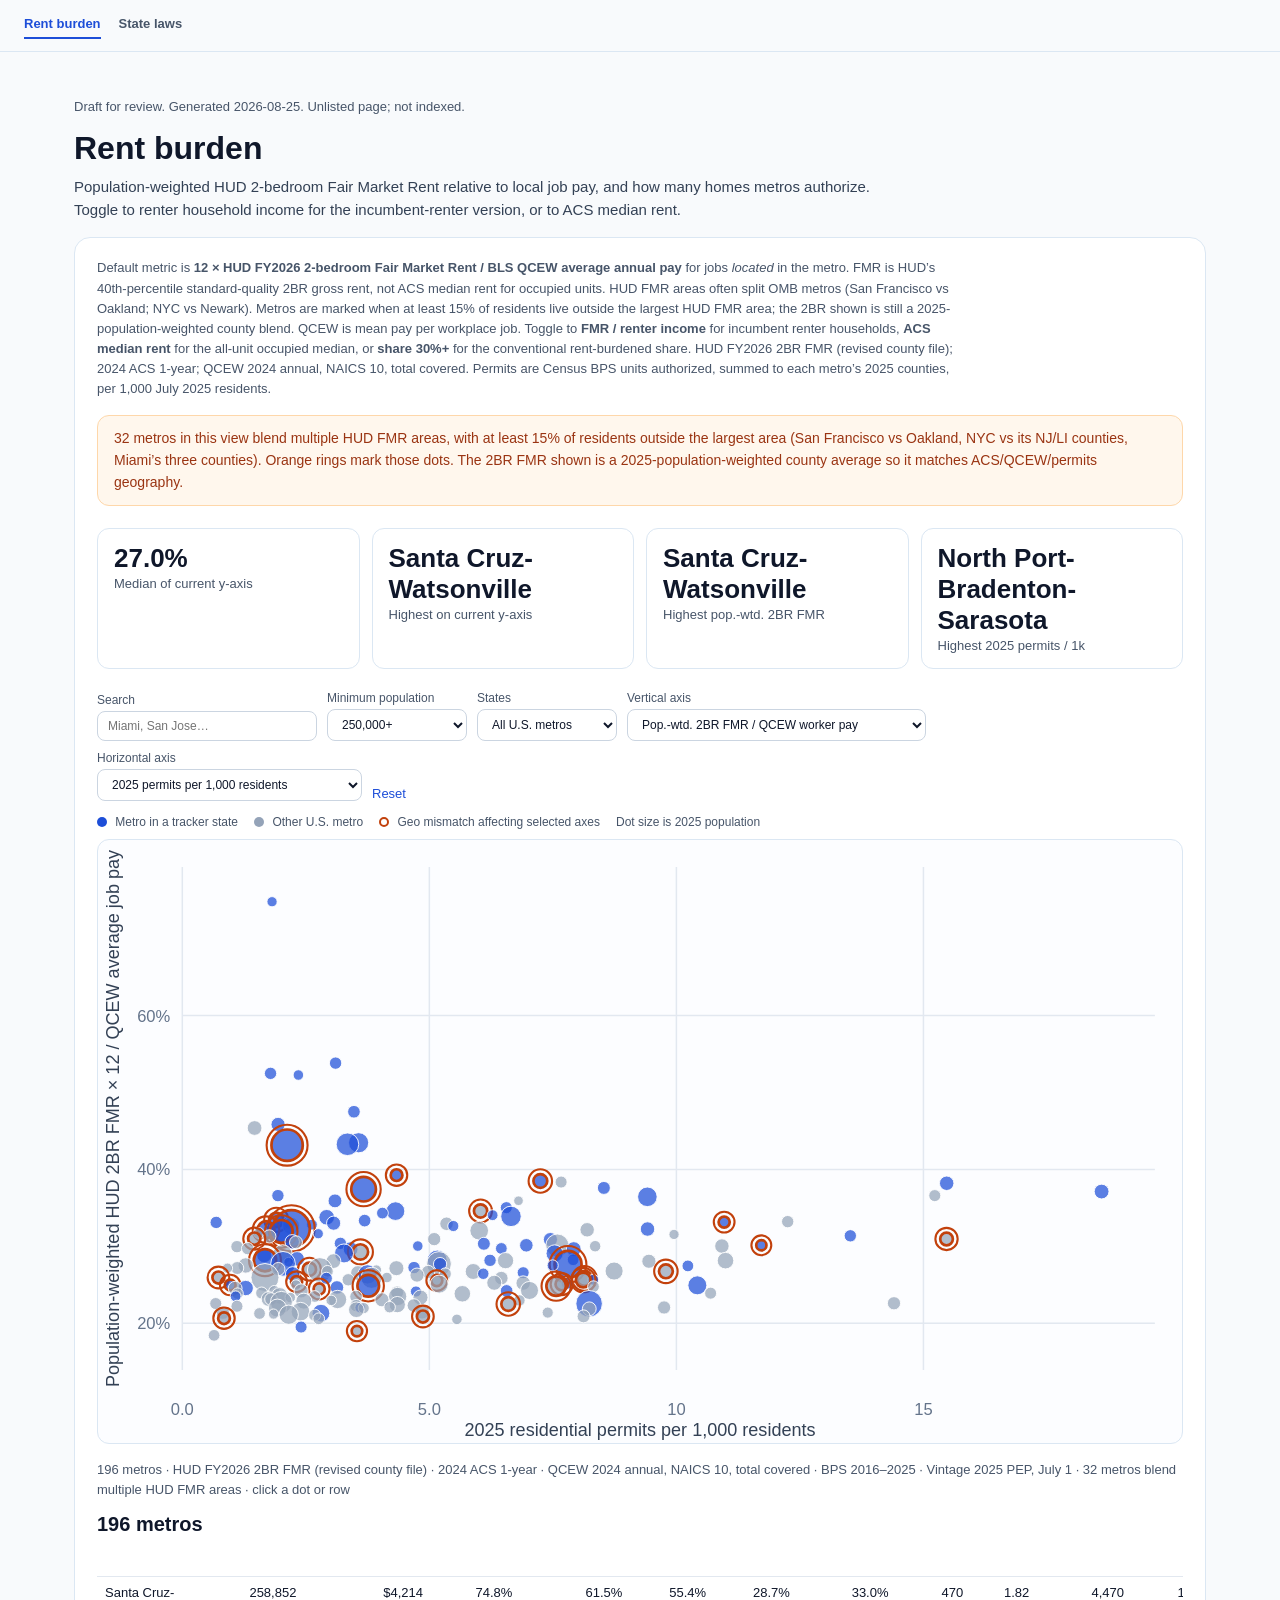
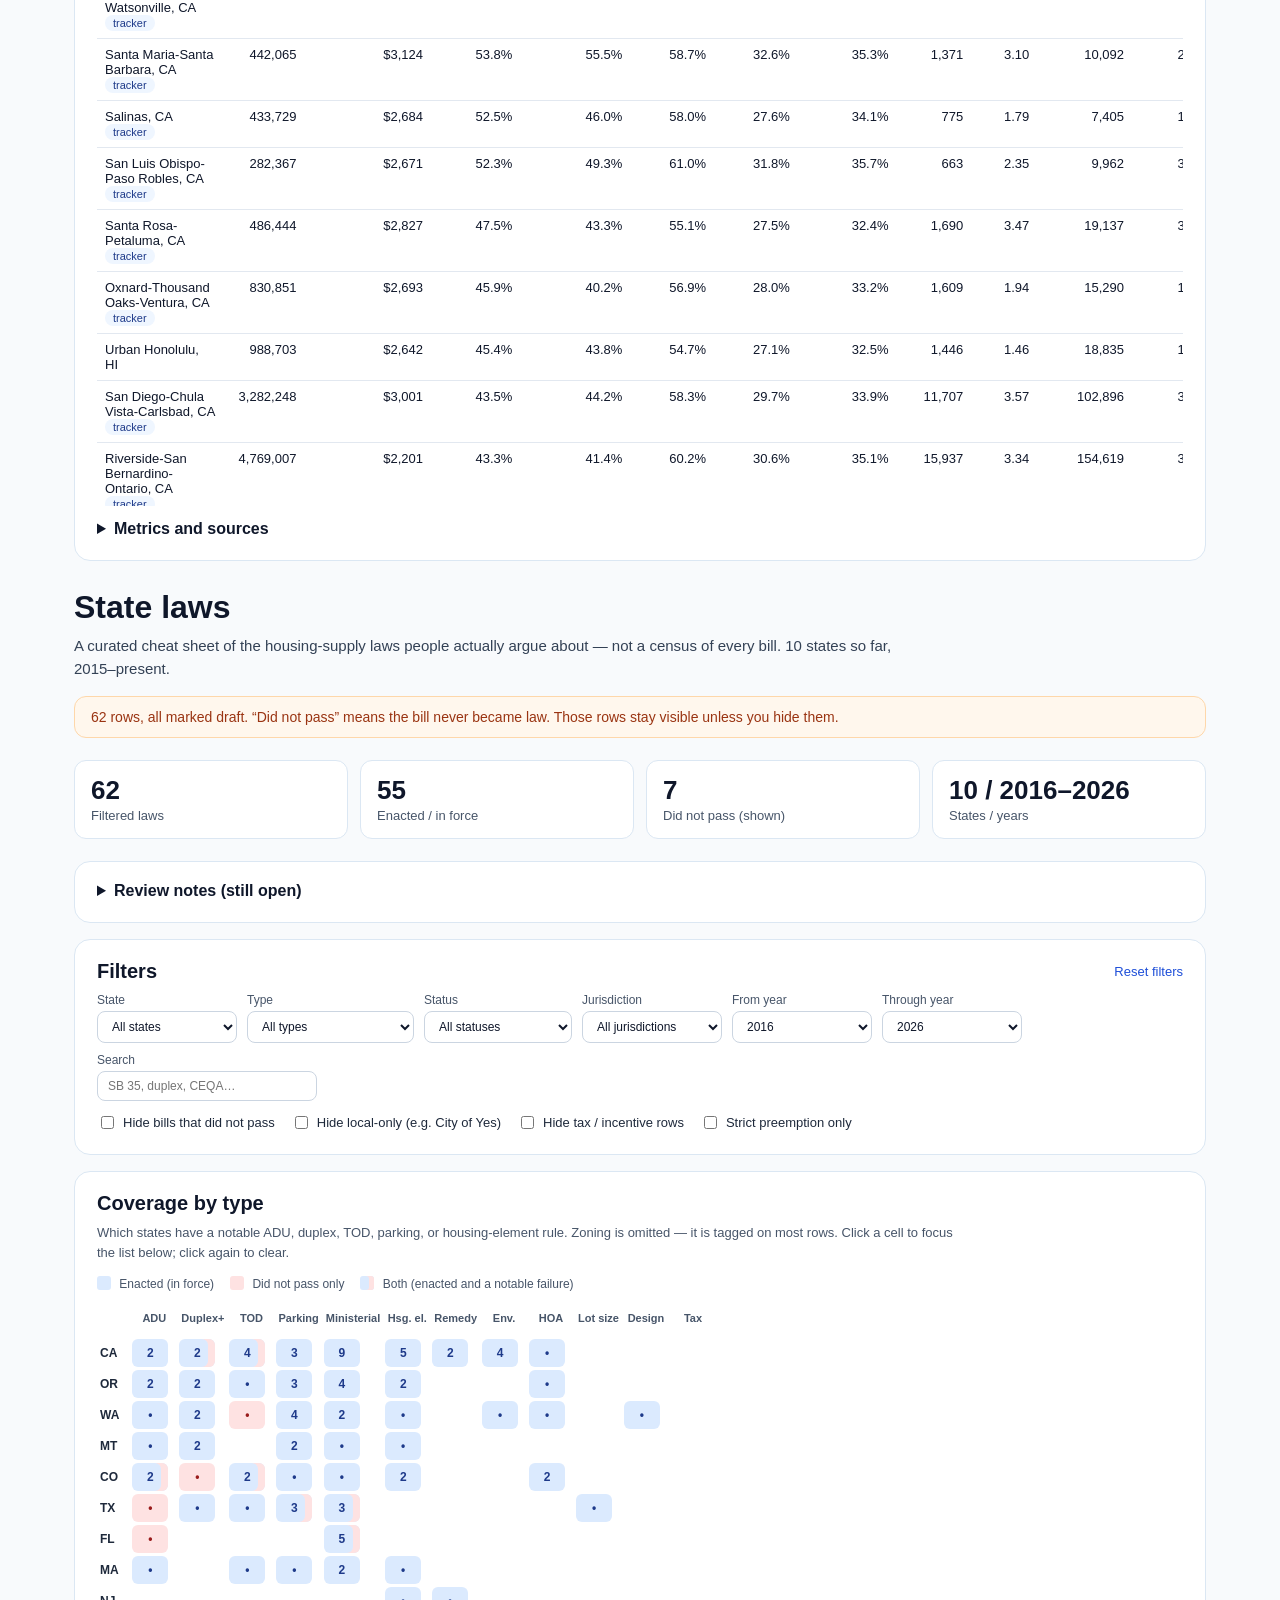
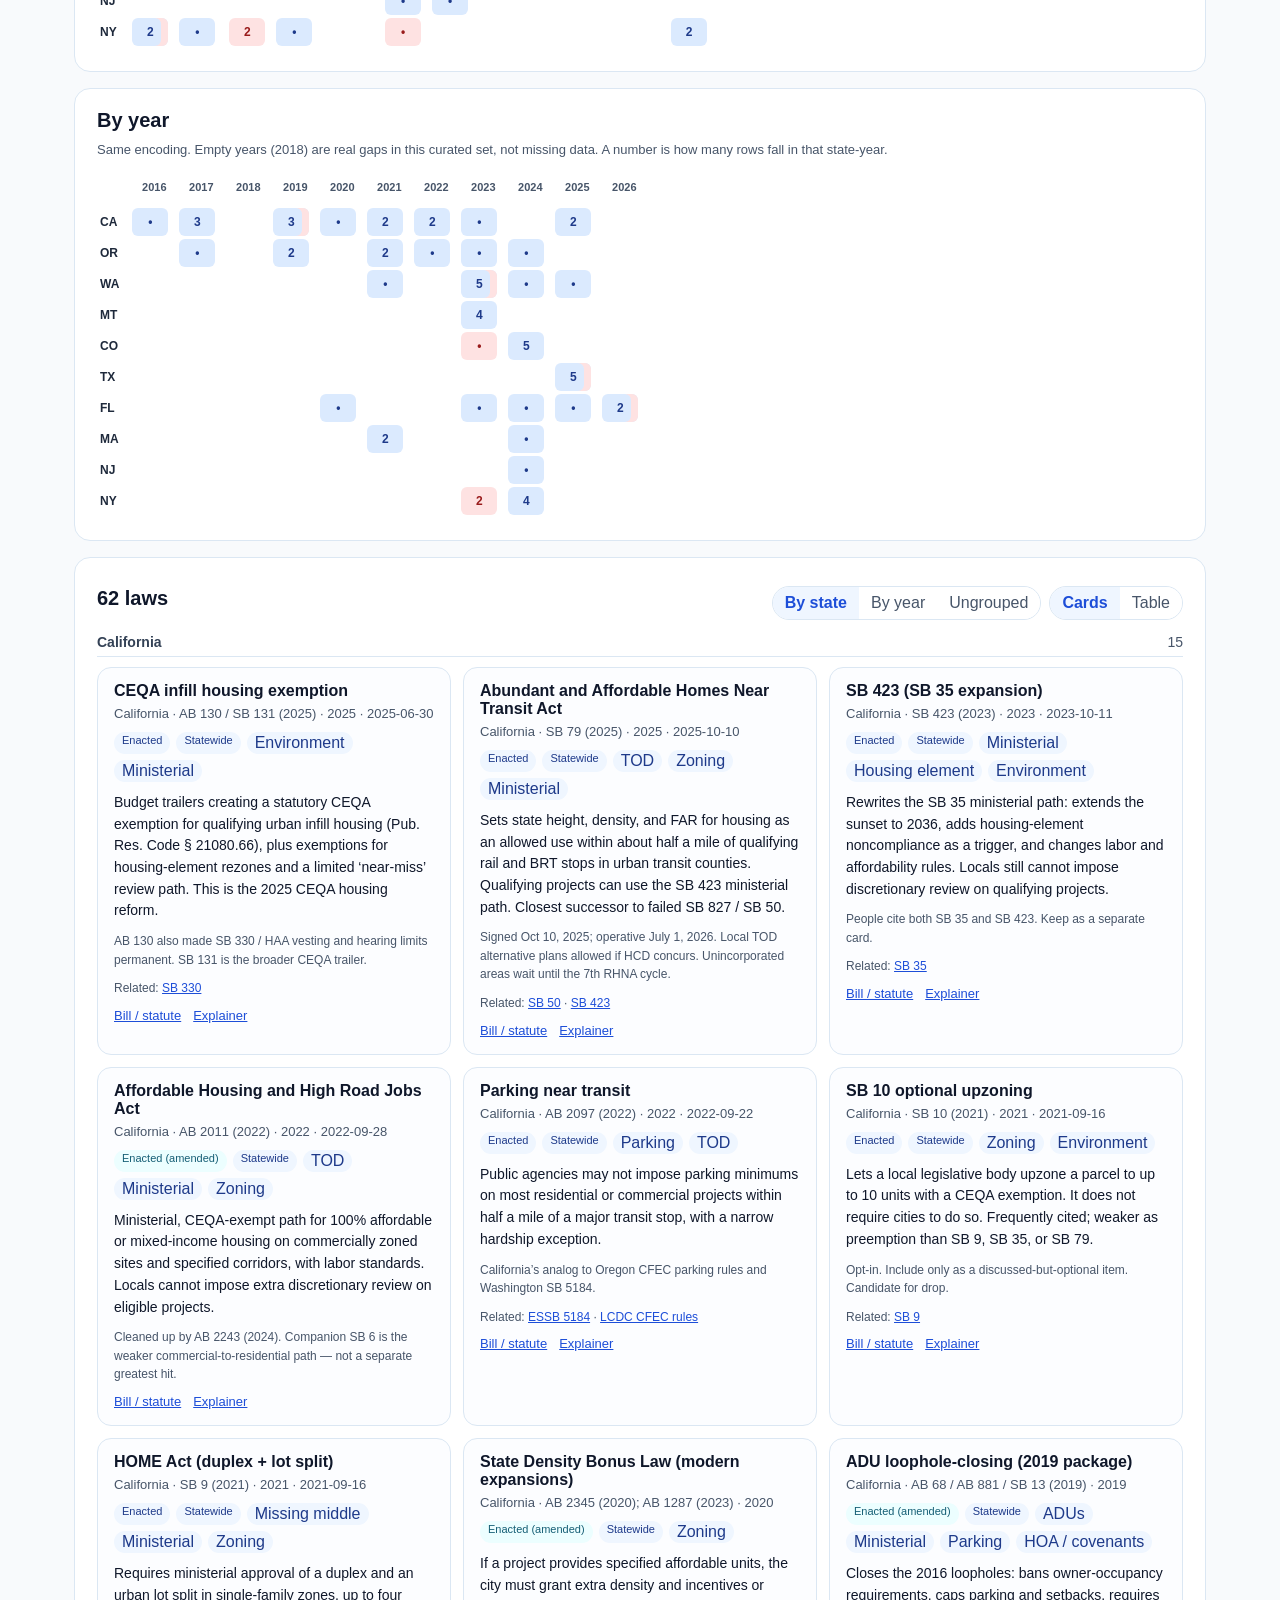
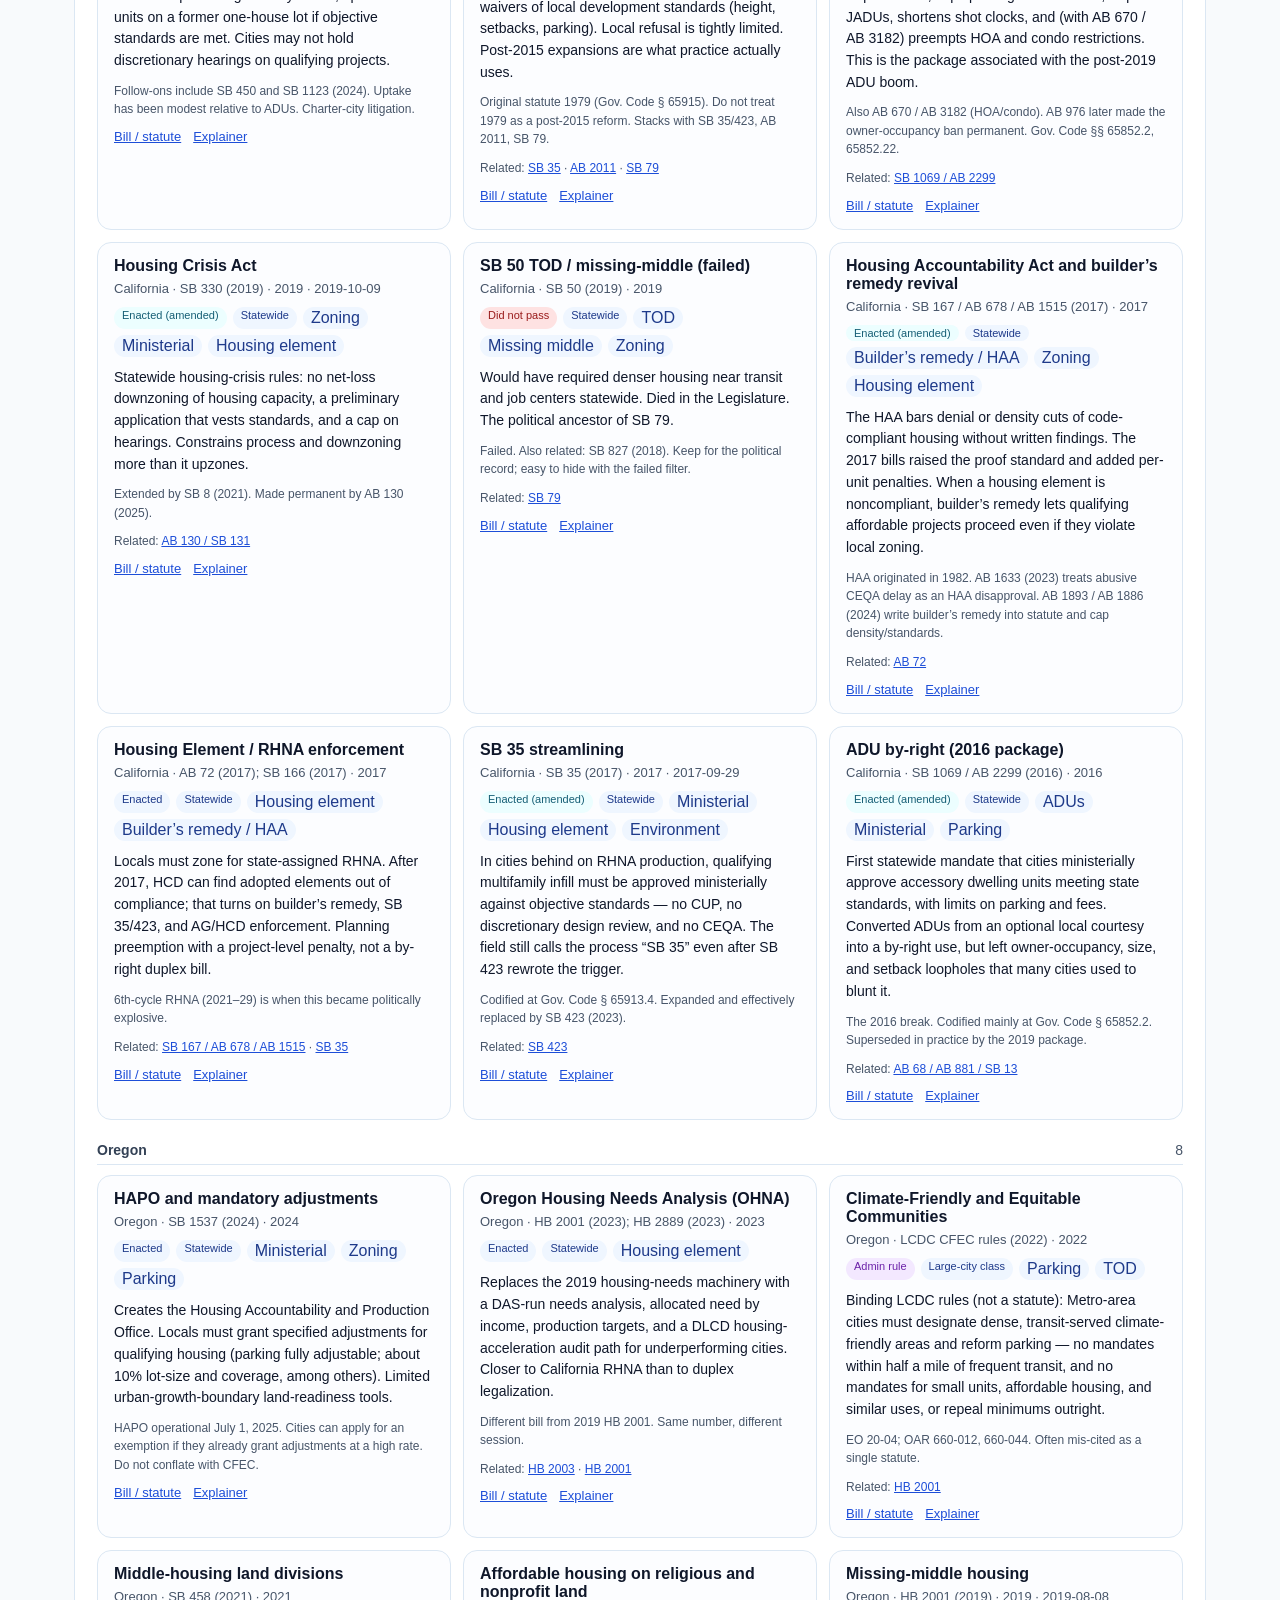
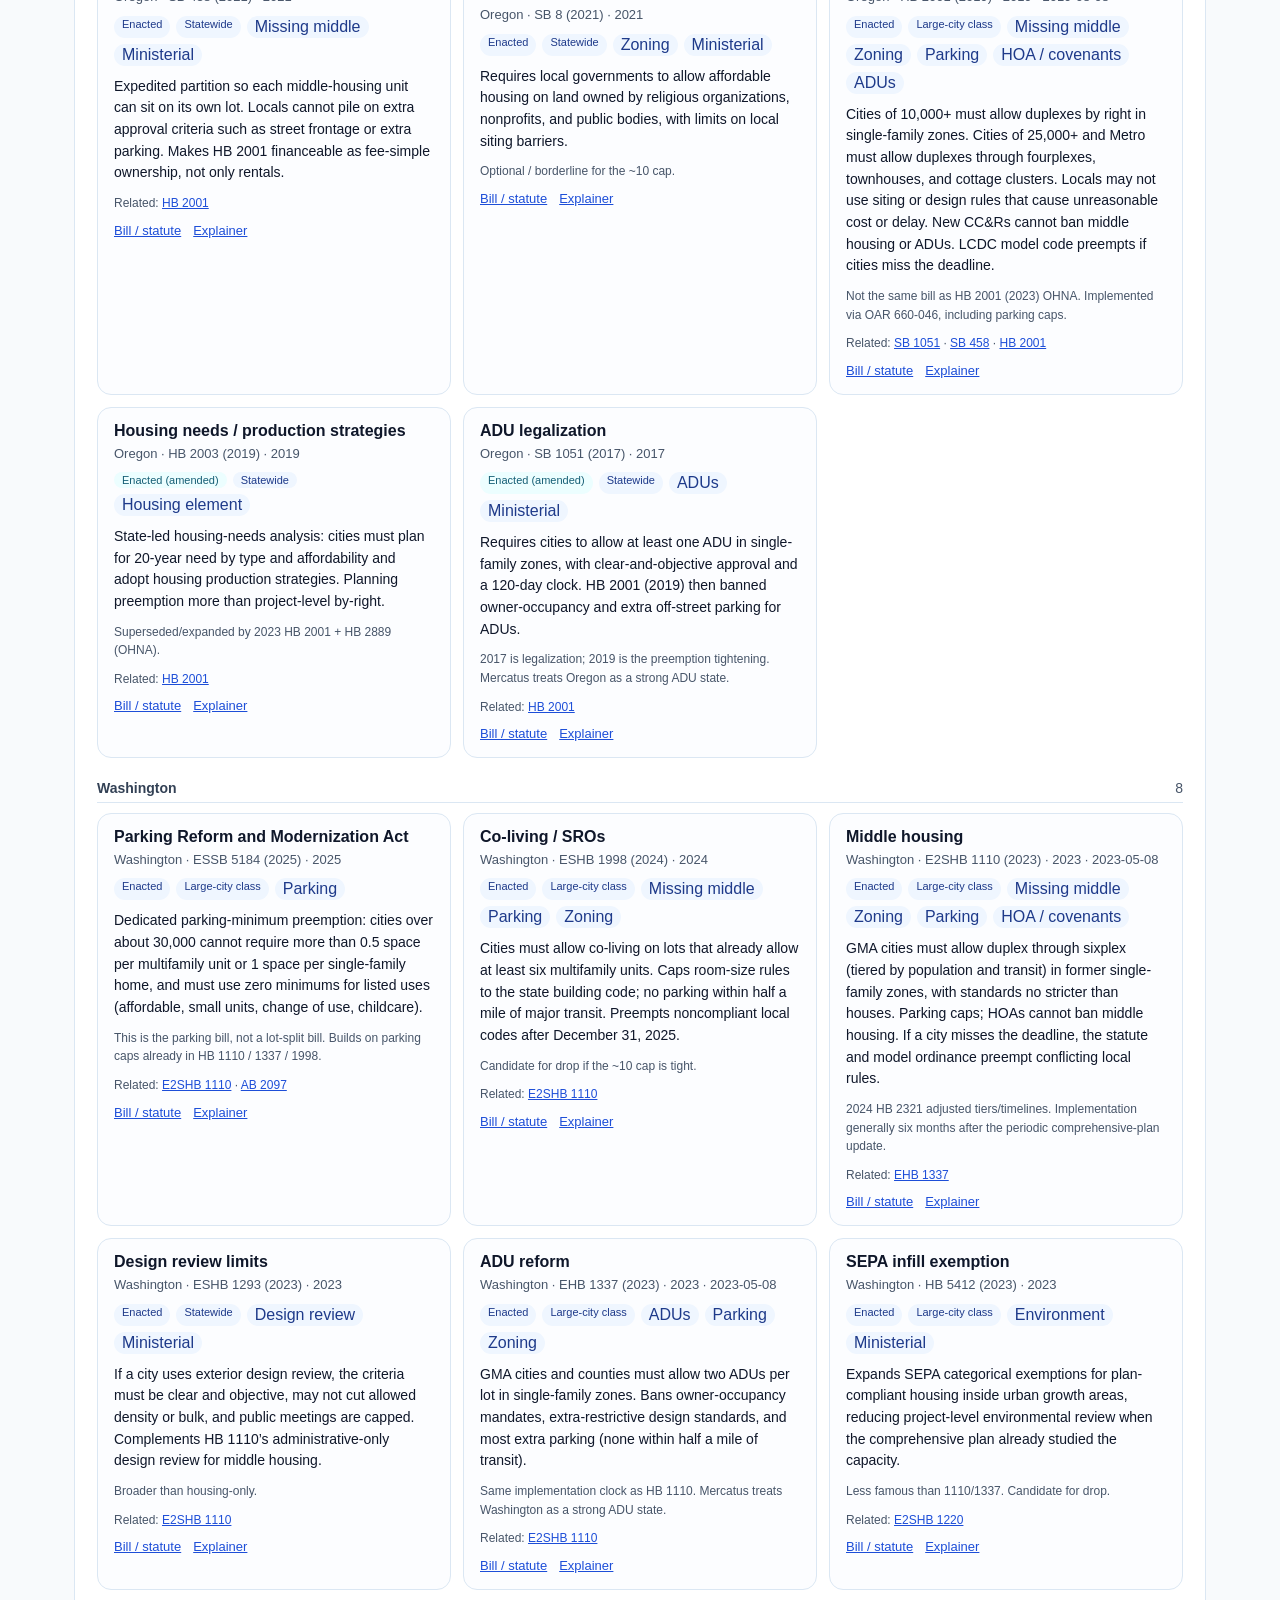
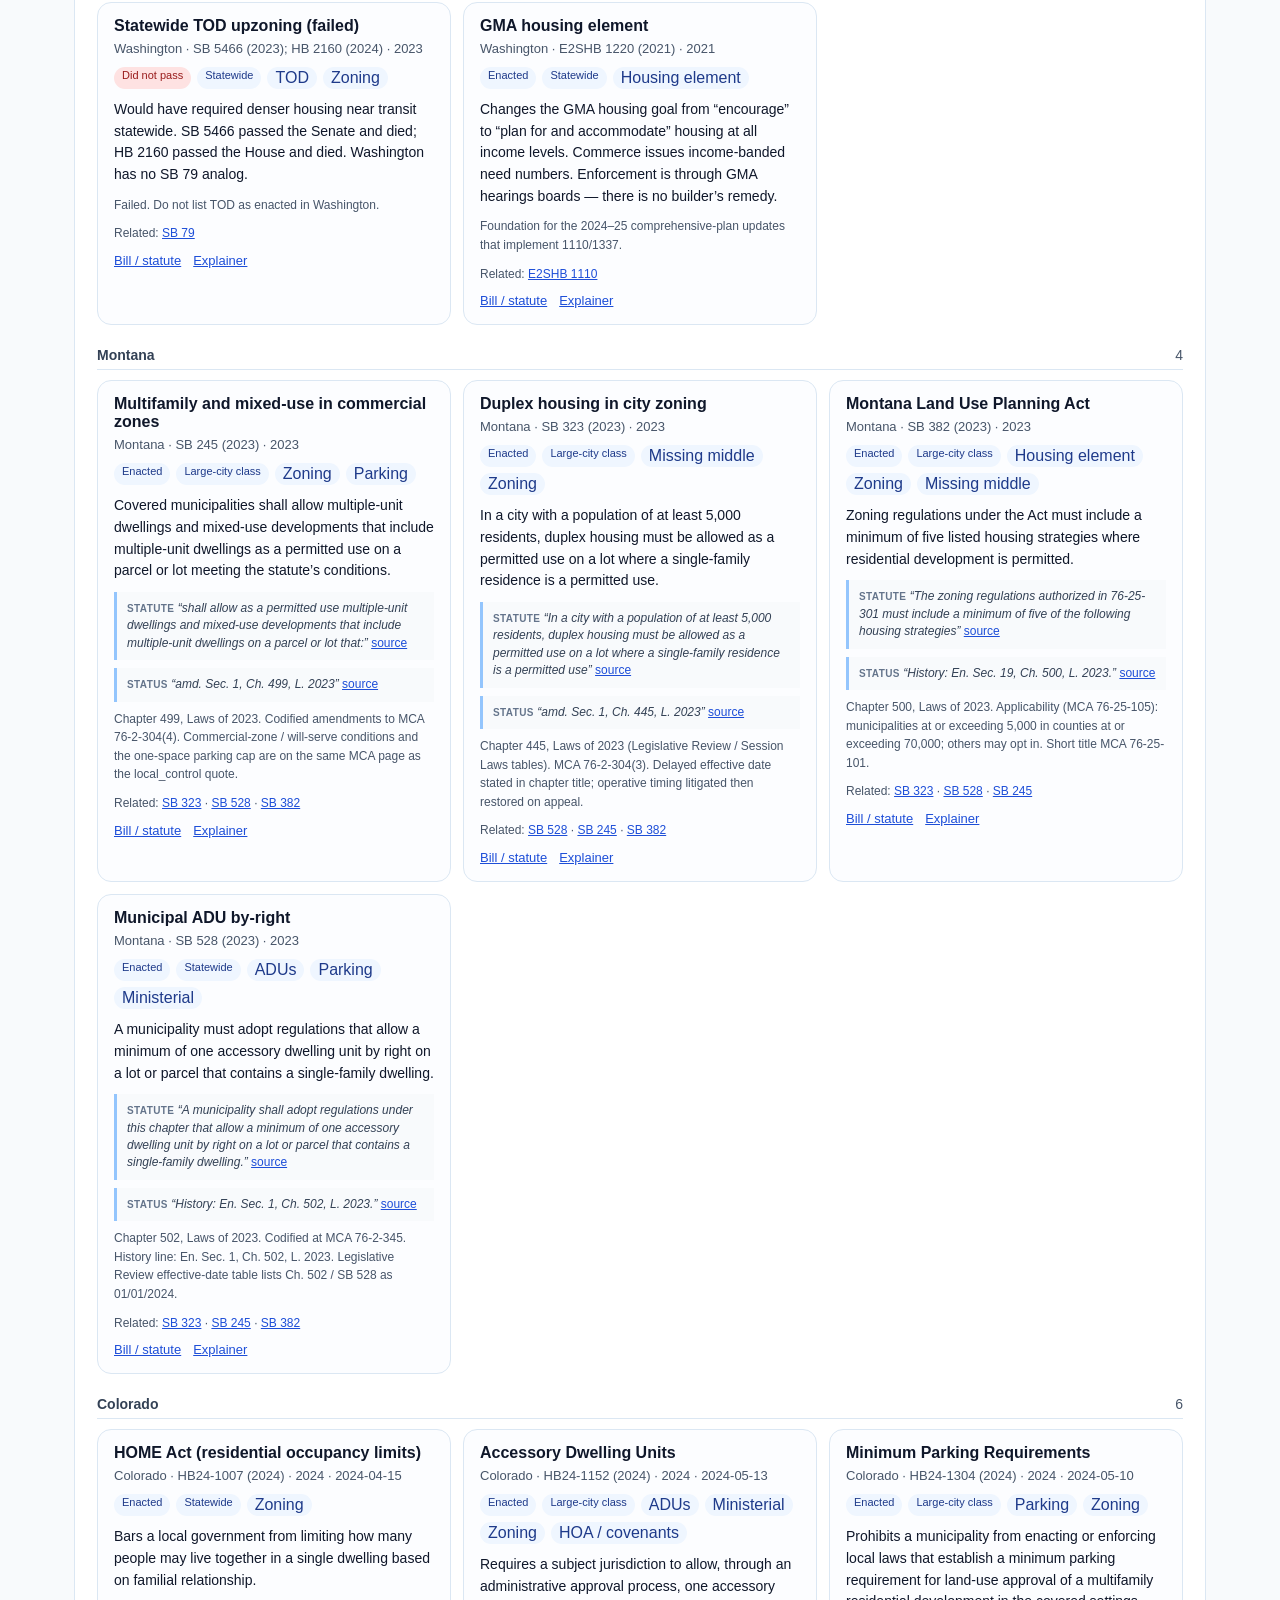
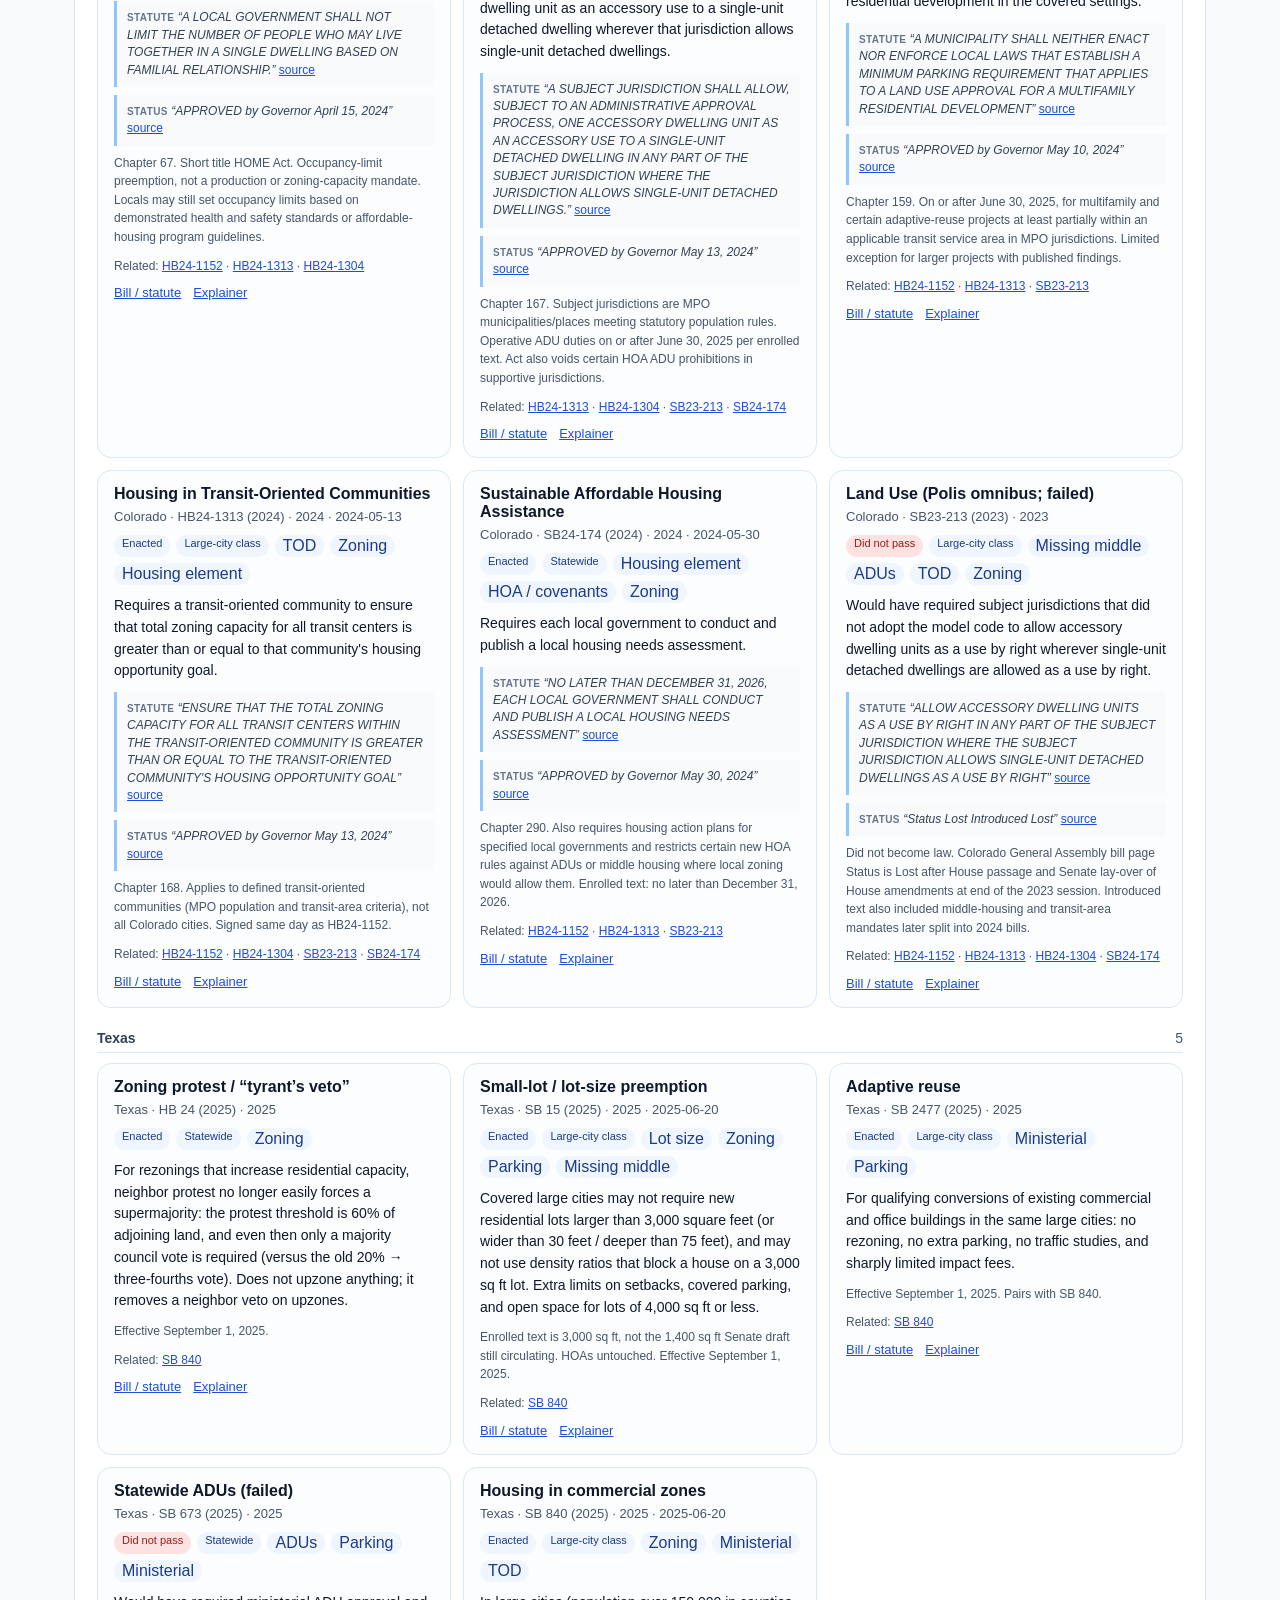
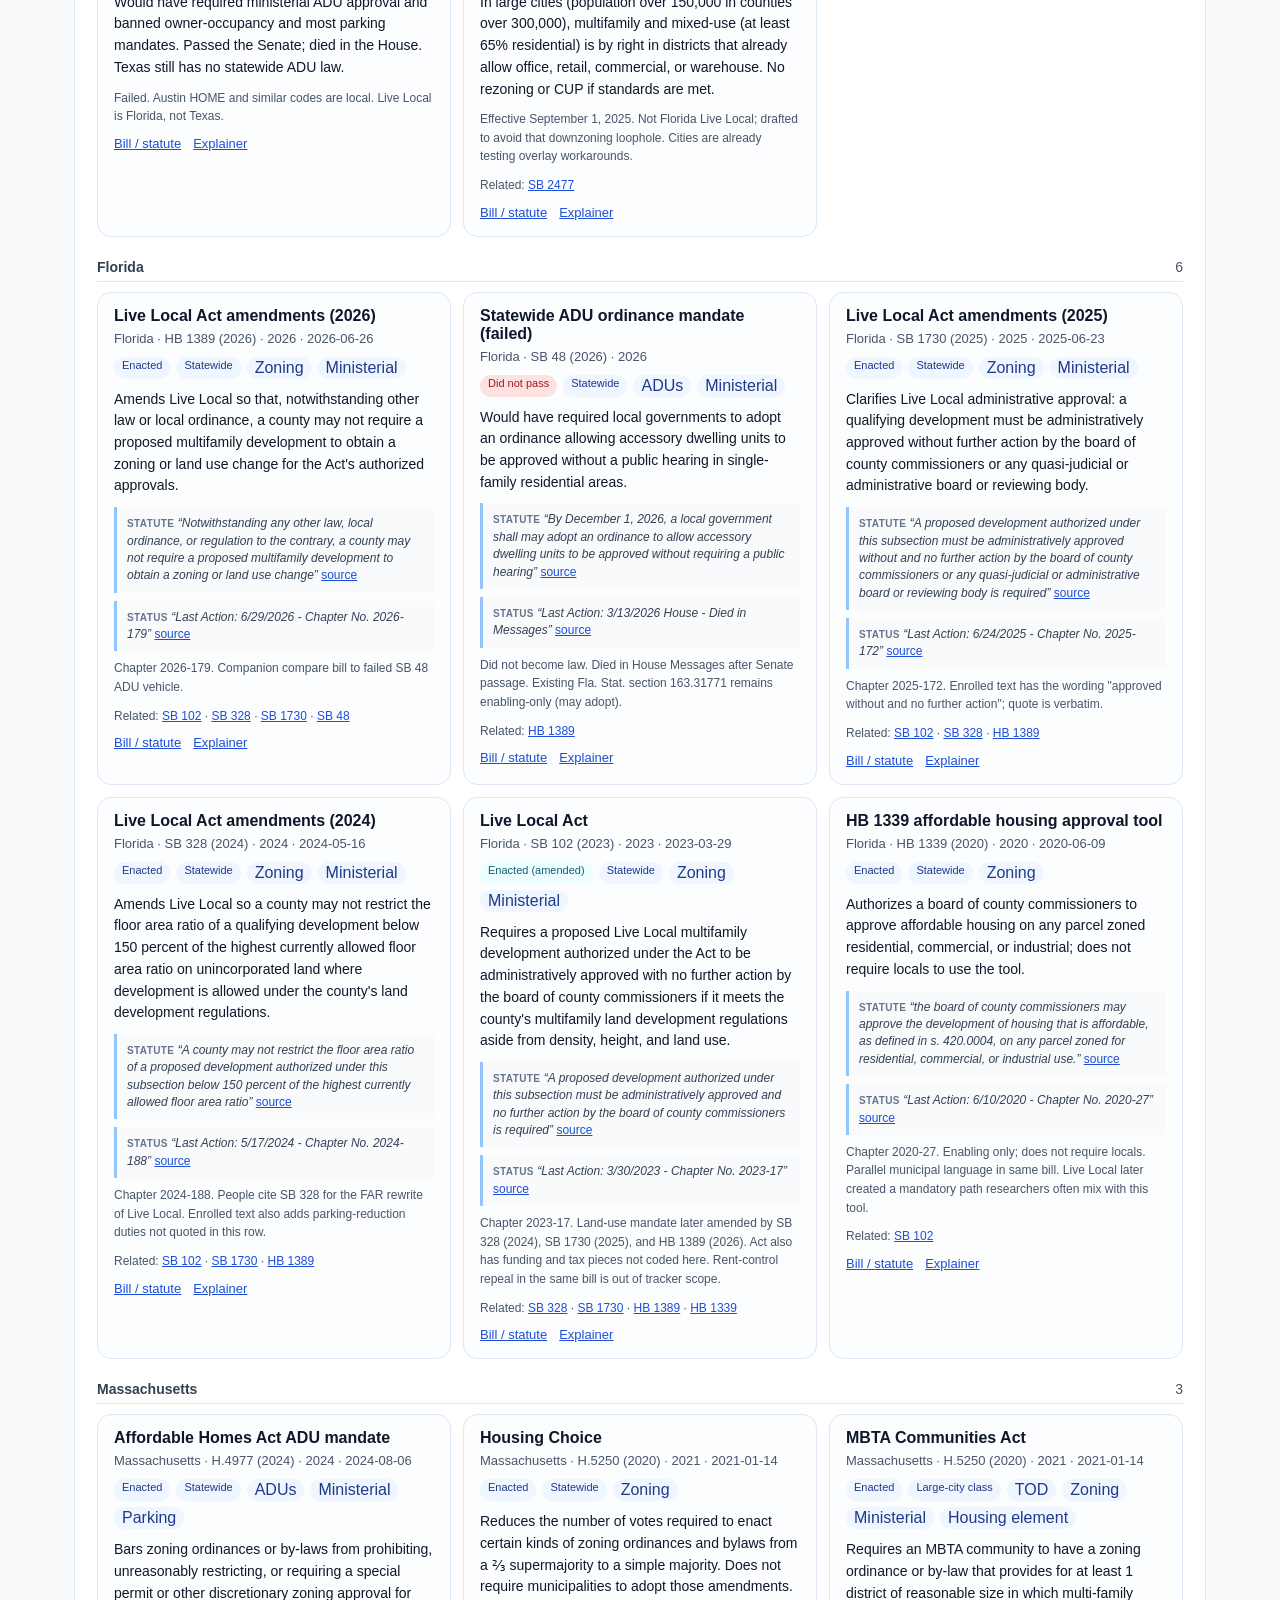
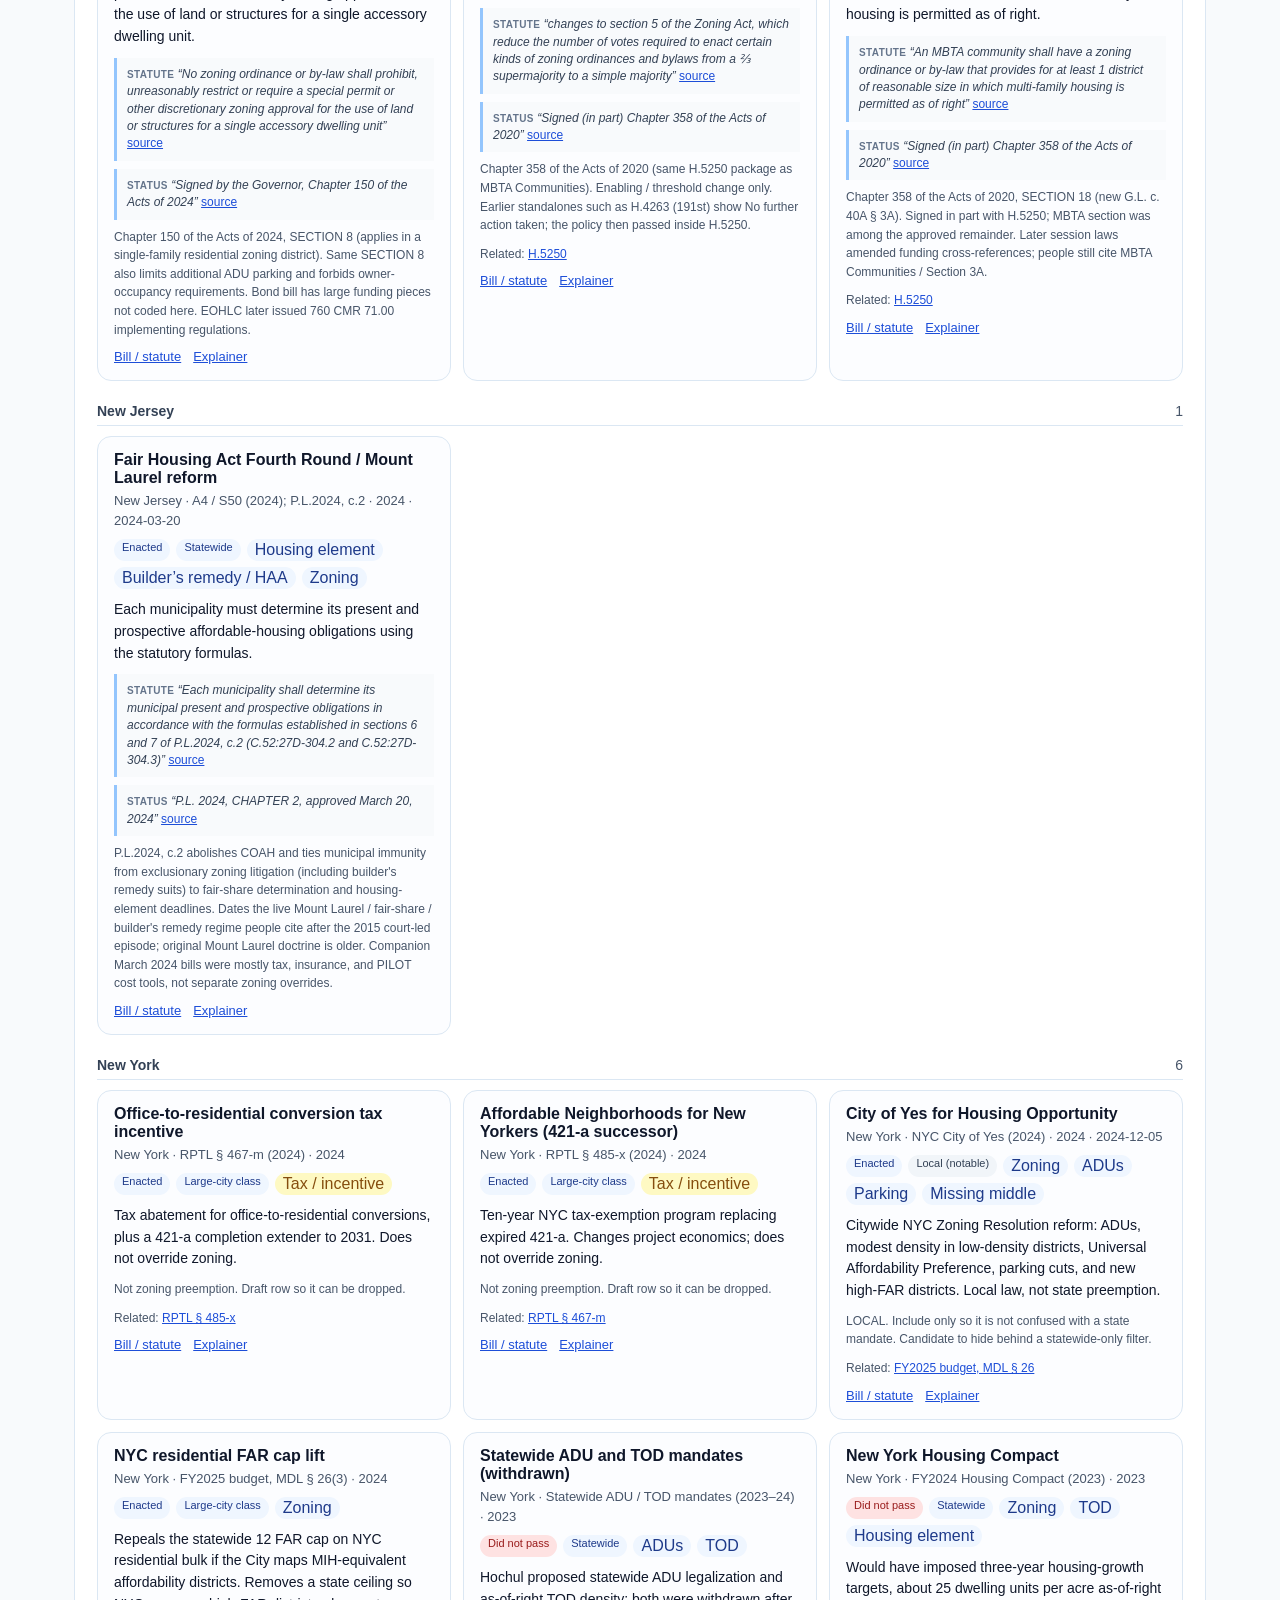
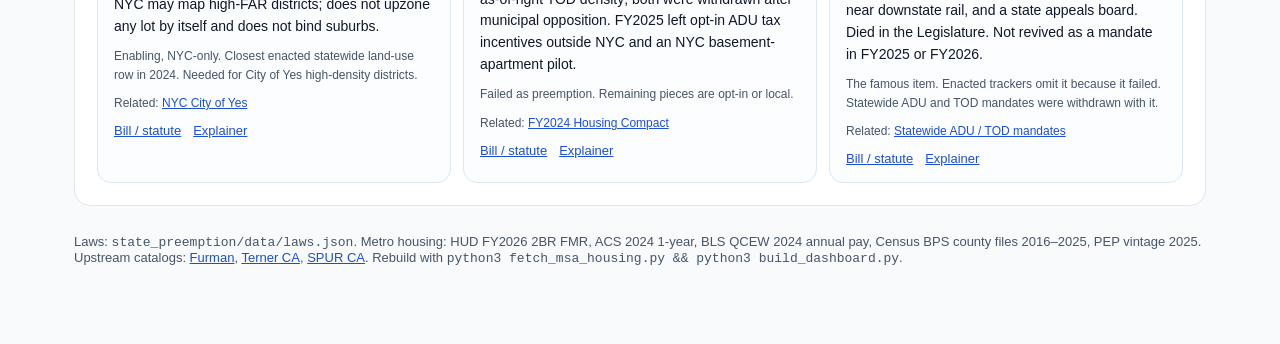
==== commit 3b6372ef: "Deploy the HUD 2BR FMR dashboard update. Use population-weighted HUD rents by default and omit incom" ====
--- a/housing-preemption/index.html
+++ b/housing-preemption/index.html
@@ -244,13 +244,27 @@
     .msa-tip {
       position: absolute; pointer-events: none; z-index: 3;
       background: #0f172a; color: #f8fafc; font-size: 12px; line-height: 1.4;
-      padding: 8px 10px; border-radius: 8px; max-width: 280px;
+      padding: 8px 10px; border-radius: 8px; max-width: 320px;
     }
     .msa-tip b { display: block; font-size: 13px; margin-bottom: 2px; }
     .msa-legend { font-size: 12px; color: var(--muted); margin: 0 0 10px; display: flex; gap: 16px; flex-wrap: wrap; }
     .msa-legend i { display: inline-block; width: 10px; height: 10px; border-radius: 50%; margin-right: 5px; vertical-align: -1px; }
     .msa-legend i.tr { background: var(--accent); }
     .msa-legend i.ot { background: #94a3b8; }
+    .msa-legend i.flag {
+      background: transparent; border: 2px solid #c2410c; box-sizing: border-box;
+    }
+    .geo-flag {
+      display: inline-block; font-size: 10px; font-weight: 650;
+      background: var(--warn-bg); color: var(--warn);
+      border-radius: 999px; padding: 1px 7px; margin-left: 6px;
+      vertical-align: 1px;
+    }
+    .geo-flag.low { background: #f1f5f9; color: #475569; }
+    .msa-geo-note {
+      font-size: 12px; color: var(--warn); margin: 8px 0 0; max-width: 720px;
+    }
+    #msa-table tr.geo-high td { box-shadow: inset 3px 0 0 #c2410c; }
     .msa-detail {
       display: none; border: 1px solid #bfdbfe; background: var(--accent-soft);
       border-radius: 12px; padding: 12px 14px; margin: 0 0 14px; font-size: 13px;
@@ -308,9 +322,10 @@
 
     <section id="rent-burden" class="chapter">
     <h1>Rent burden</h1>
-    <p class="subtitle">Which metros spend the most of household income on rent, and how many homes they authorize.</p>
+    <p class="subtitle">Population-weighted HUD 2-bedroom Fair Market Rent relative to local job pay, and how many homes metros authorize. Toggle to renter household income for the incumbent-renter version, or to ACS median rent.</p>
     <div class="section" id="msa-section" hidden>
       <p class="hint" id="msa-intro"></p>
+      <p class="banner" id="msa-geo-banner" hidden></p>
       <div class="stats" id="msa-stats"></div>
       <div class="filters msa-filters">
         <label>Search <input type="search" id="msa-q" placeholder="Miami, San Jose…"></label>
@@ -326,9 +341,12 @@
         <label>States <select id="msa-state"></select></label>
         <label>Vertical axis
           <select id="msa-y">
-            <option value="rent_to_renter_income" selected>Median rent / median renter income</option>
-            <option value="rent_to_hh_income">Median rent / median household income</option>
-            <option value="median_gross_rent">Median gross rent ($)</option>
+            <option value="rent_to_qcew" selected>Pop.-wtd. 2BR FMR / QCEW worker pay</option>
+            <option value="rent_to_renter_income">Pop.-wtd. 2BR FMR / median renter income</option>
+            <option value="rent_to_hh_income">Pop.-wtd. 2BR FMR / median household income</option>
+            <option value="fmr_2br">Pop.-wtd. HUD 2BR FMR ($)</option>
+            <option value="median_gross_rent">ACS median gross rent, all units ($)</option>
+            <option value="acs_rent_to_qcew">ACS median rent / QCEW worker pay</option>
             <option value="rent_burden_30">Rent-burdened (share 30%+)</option>
             <option value="rent_burden_50">Severely rent-burdened (share 50%+)</option>
             <option value="median_grapi">Median household GRAPI</option>
@@ -346,6 +364,7 @@
       <div class="msa-legend">
         <span><i class="tr"></i> Metro in a tracker state</span>
         <span><i class="ot"></i> Other U.S. metro</span>
+        <span><i class="flag"></i> Geo mismatch affecting selected axes</span>
         <span>Dot size is 2025 population</span>
       </div>
       <div class="msa-chart-wrap">
@@ -363,8 +382,9 @@
             <tr>
               <th data-msa-sort="name">Metro</th>
               <th class="num" data-msa-sort="pop_2025">Population</th>
-              <th class="num" data-msa-sort="median_gross_rent">Median rent</th>
-              <th class="num" data-msa-sort="rent_to_renter_income">Rent / renter inc.</th>
+              <th class="num" data-msa-sort="fmr_2br">Pop.-wtd. 2BR FMR</th>
+              <th class="num" data-msa-sort="rent_to_qcew">FMR / QCEW</th>
+              <th class="num" data-msa-sort="rent_to_renter_income">FMR / renter inc.</th>
               <th class="num" data-msa-sort="rent_burden_30">Share 30%+</th>
               <th class="num" data-msa-sort="rent_burden_50">Share 50%+</th>
               <th class="num" data-msa-sort="median_grapi">Median GRAPI</th>
@@ -487,7 +507,7 @@
 
     <footer>
       Laws: <code>state_preemption/data/laws.json</code>.
-      Metro housing: ACS 2024 1-year B25070/B25071, Census BPS county files 2016–2025, PEP vintage 2025.
+      Metro housing: HUD FY2026 2BR FMR, ACS 2024 1-year, BLS QCEW 2024 annual pay, Census BPS county files 2016–2025, PEP vintage 2025.
       Upstream catalogs:
       <a href="https://www.furmancenter.org/data-tool/land-use-reform-tracker/">Furman</a>,
       <a href="https://ternercenter.berkeley.edu/california-land-use-housing/">Terner CA</a>,
@@ -495,7 +515,7 @@
       Rebuild with <code>python3 fetch_msa_housing.py && python3 build_dashboard.py</code>.
     </footer>
   </div>
-  <script id="data" type="application/json">{"generated":"2026-08-25","states":{"CA":"California","OR":"Oregon","WA":"Washington","MT":"Montana","CO":"Colorado","TX":"Texas","FL":"Florida","MA":"Massachusetts","NJ":"New Jersey","NY":"New York"},"stateOrder":["CA","OR","WA","MT","CO","TX","FL","MA","NJ","NY"],"typeLabels":{"zoning":"Zoning","missing_middle":"Missing middle","adu":"ADUs","tod":"TOD","environment":"Environment","parking":"Parking","ministerial":"Ministerial","builders_remedy":"Builder’s remedy / HAA","housing_element":"Housing element","hoa_covenants":"HOA / covenants","design_review":"Design review","lot_size":"Lot size","funding_incentive":"Tax / incentive"},"typeShort":{"adu":"ADU","missing_middle":"Duplex+","tod":"TOD","parking":"Parking","ministerial":"Ministerial","housing_element":"Hsg. el.","builders_remedy":"Remedy","environment":"Env.","hoa_covenants":"HOA","lot_size":"Lot size","design_review":"Design","funding_incentive":"Tax"},"matrixTypes":["adu","missing_middle","tod","parking","ministerial","housing_element","builders_remedy","environment","hoa_covenants","lot_size","design_review","funding_incentive"],"statusLabels":{"enacted":"Enacted","amended":"Enacted (amended)","repealed":"Repealed","failed_notable":"Did not pass","admin_rule":"Admin rule"},"jurisdictionLabels":{"statewide":"Statewide","city_class":"Large-city class","local_notable":"Local (notable)"},"laws":[{"id":"ca-sb35","state":"CA","bill_number":"SB 35 (2017)","popular_name":"SB 35 streamlining","year_enacted":2017,"date_enacted":"2017-09-29","status":"amended","types":["ministerial","housing_element","environment"],"jurisdiction":"statewide","description":"In cities behind on RHNA production, qualifying multifamily infill must be approved ministerially against objective standards — no CUP, no discretionary design review, and no CEQA. The field still calls the process “SB 35” even after SB 423 rewrote the trigger.","source_url":"https://leginfo.legislature.ca.gov/faces/billNavClient.xhtml?bill_id=201720180SB35","explainer_url":"https://www.hcd.ca.gov/planning-and-community-development/housing-element-and-regional-housing-needs-allocation/sb-35","related_ids":["ca-sb423"],"notes":"Codified at Gov. Code § 65913.4. Expanded and effectively replaced by SB 423 (2023).","review_status":"draft"},{"id":"ca-sb423","state":"CA","bill_number":"SB 423 (2023)","popular_name":"SB 423 (SB 35 expansion)","year_enacted":2023,"date_enacted":"2023-10-11","status":"enacted","types":["ministerial","housing_element","environment"],"jurisdiction":"statewide","description":"Rewrites the SB 35 ministerial path: extends the sunset to 2036, adds housing-element noncompliance as a trigger, and changes labor and affordability rules. Locals still cannot impose discretionary review on qualifying projects.","source_url":"https://leginfo.legislature.ca.gov/faces/billNavClient.xhtml?bill_id=202320240SB423","explainer_url":"https://www.hcd.ca.gov/planning-and-community-development/housing-element-and-regional-housing-needs-allocation/sb-35","related_ids":["ca-sb35"],"notes":"People cite both SB 35 and SB 423. Keep as a separate card.","review_status":"draft"},{"id":"ca-sb9","state":"CA","bill_number":"SB 9 (2021)","popular_name":"HOME Act (duplex + lot split)","year_enacted":2021,"date_enacted":"2021-09-16","status":"enacted","types":["missing_middle","ministerial","zoning"],"jurisdiction":"statewide","description":"Requires ministerial approval of a duplex and an urban lot split in single-family zones, up to four units on a former one-house lot if objective standards are met. Cities may not hold discretionary hearings on qualifying projects.","source_url":"https://leginfo.legislature.ca.gov/faces/billNavClient.xhtml?bill_id=202120220SB9","explainer_url":"https://ternercenter.berkeley.edu/research-and-policy/sb-9-turns-one-data-and-insights-from-californias-first-year/","related_ids":[],"notes":"Follow-ons include SB 450 and SB 1123 (2024). Uptake has been modest relative to ADUs. Charter-city litigation.","review_status":"draft"},{"id":"ca-sb79","state":"CA","bill_number":"SB 79 (2025)","popular_name":"Abundant and Affordable Homes Near Transit Act","year_enacted":2025,"date_enacted":"2025-10-10","status":"enacted","types":["tod","zoning","ministerial"],"jurisdiction":"statewide","description":"Sets state height, density, and FAR for housing as an allowed use within about half a mile of qualifying rail and BRT stops in urban transit counties. Qualifying projects can use the SB 423 ministerial path. Closest successor to failed SB 827 / SB 50.","source_url":"https://leginfo.legislature.ca.gov/faces/billNavClient.xhtml?bill_id=202520260SB79","explainer_url":"https://www.hcd.ca.gov/planning-and-research/sb79-tod","related_ids":["ca-sb50","ca-sb423"],"notes":"Signed Oct 10, 2025; operative July 1, 2026. Local TOD alternative plans allowed if HCD concurs. Unincorporated areas wait until the 7th RHNA cycle.","review_status":"draft"},{"id":"ca-ceqa-infill","state":"CA","bill_number":"AB 130 / SB 131 (2025)","popular_name":"CEQA infill housing exemption","year_enacted":2025,"date_enacted":"2025-06-30","status":"enacted","types":["environment","ministerial"],"jurisdiction":"statewide","description":"Budget trailers creating a statutory CEQA exemption for qualifying urban infill housing (Pub. Res. Code § 21080.66), plus exemptions for housing-element rezones and a limited ‘near-miss’ review path. This is the 2025 CEQA housing reform.","source_url":"https://leginfo.legislature.ca.gov/faces/billNavClient.xhtml?bill_id=202520260AB130","explainer_url":"https://abag.ca.gov/sites/default/files/documents/2025-07/AB-130-SB-131-2025-Summary-07312025.pdf","related_ids":["ca-sb330"],"notes":"AB 130 also made SB 330 / HAA vesting and hearing limits permanent. SB 131 is the broader CEQA trailer.","review_status":"draft"},{"id":"ca-haa","state":"CA","bill_number":"SB 167 / AB 678 / AB 1515 (2017)","popular_name":"Housing Accountability Act and builder’s remedy revival","year_enacted":2017,"date_enacted":null,"status":"amended","types":["builders_remedy","zoning","housing_element"],"jurisdiction":"statewide","description":"The HAA bars denial or density cuts of code-compliant housing without written findings. The 2017 bills raised the proof standard and added per-unit penalties. When a housing element is noncompliant, builder’s remedy lets qualifying affordable projects proceed even if they violate local zoning.","source_url":"https://www.hcd.ca.gov/community-development/housing-element/housing-element-memos/docs/hcd-memo-on-haa-final-sept2020.pdf","explainer_url":"https://leginfo.legislature.ca.gov/faces/billNavClient.xhtml?bill_id=202320240AB1893","related_ids":["ca-housing-element"],"notes":"HAA originated in 1982. AB 1633 (2023) treats abusive CEQA delay as an HAA disapproval. AB 1893 / AB 1886 (2024) write builder’s remedy into statute and cap density/standards.","review_status":"draft"},{"id":"ca-adu-2016","state":"CA","bill_number":"SB 1069 / AB 2299 (2016)","popular_name":"ADU by-right (2016 package)","year_enacted":2016,"date_enacted":null,"status":"amended","types":["adu","ministerial","parking"],"jurisdiction":"statewide","description":"First statewide mandate that cities ministerially approve accessory dwelling units meeting state standards, with limits on parking and fees. Converted ADUs from an optional local courtesy into a by-right use, but left owner-occupancy, size, and setback loopholes that many cities used to blunt it.","source_url":"https://leginfo.legislature.ca.gov/faces/billNavClient.xhtml?bill_id=201520160SB1069","explainer_url":"https://bipartisanpolicy.org/article/accessory-dwelling-units-adus-in-california/","related_ids":["ca-adu-2019"],"notes":"The 2016 break. Codified mainly at Gov. Code § 65852.2. Superseded in practice by the 2019 package.","review_status":"draft"},{"id":"ca-adu-2019","state":"CA","bill_number":"AB 68 / AB 881 / SB 13 (2019)","popular_name":"ADU loophole-closing (2019 package)","year_enacted":2019,"date_enacted":null,"status":"amended","types":["adu","ministerial","parking","hoa_covenants"],"jurisdiction":"statewide","description":"Closes the 2016 loopholes: bans owner-occupancy requirements, caps parking and setbacks, requires JADUs, shortens shot clocks, and (with AB 670 / AB 3182) preempts HOA and condo restrictions. This is the package associated with the post-2019 ADU boom.","source_url":"https://leginfo.legislature.ca.gov/faces/billNavClient.xhtml?bill_id=201920200AB68","explainer_url":"https://cayimby.org/reports/california-adu-reform-a-retrospective/","related_ids":["ca-adu-2016"],"notes":"Also AB 670 / AB 3182 (HOA/condo). AB 976 later made the owner-occupancy ban permanent. Gov. Code §§ 65852.2, 65852.22.","review_status":"draft"},{"id":"ca-sb330","state":"CA","bill_number":"SB 330 (2019)","popular_name":"Housing Crisis Act","year_enacted":2019,"date_enacted":"2019-10-09","status":"amended","types":["zoning","ministerial","housing_element"],"jurisdiction":"statewide","description":"Statewide housing-crisis rules: no net-loss downzoning of housing capacity, a preliminary application that vests standards, and a cap on hearings. Constrains process and downzoning more than it upzones.","source_url":"https://leginfo.legislature.ca.gov/faces/billNavClient.xhtml?bill_id=201920200SB330","explainer_url":"https://bbklaw.com/resources/la-071025-ab-130-and-sb-131-include-updates-to-major-california-housing-laws","related_ids":["ca-ceqa-infill"],"notes":"Extended by SB 8 (2021). Made permanent by AB 130 (2025).","review_status":"draft"},{"id":"ca-ab2011","state":"CA","bill_number":"AB 2011 (2022)","popular_name":"Affordable Housing and High Road Jobs Act","year_enacted":2022,"date_enacted":"2022-09-28","status":"amended","types":["tod","ministerial","zoning"],"jurisdiction":"statewide","description":"Ministerial, CEQA-exempt path for 100% affordable or mixed-income housing on commercially zoned sites and specified corridors, with labor standards. Locals cannot impose extra discretionary review on eligible projects.","source_url":"https://leginfo.legislature.ca.gov/faces/billNavClient.xhtml?bill_id=202120220AB2011","explainer_url":"https://www.hcd.ca.gov/sites/default/files/docs/planning-and-community/aff-hsg-high-roads-jobs-act-ab-2011.pdf","related_ids":[],"notes":"Cleaned up by AB 2243 (2024). Companion SB 6 is the weaker commercial-to-residential path — not a separate greatest hit.","review_status":"draft"},{"id":"ca-ab2097","state":"CA","bill_number":"AB 2097 (2022)","popular_name":"Parking near transit","year_enacted":2022,"date_enacted":"2022-09-22","status":"enacted","types":["parking","tod"],"jurisdiction":"statewide","description":"Public agencies may not impose parking minimums on most residential or commercial projects within half a mile of a major transit stop, with a narrow hardship exception.","source_url":"https://leginfo.legislature.ca.gov/faces/billNavClient.xhtml?bill_id=202120220AB2097","explainer_url":"https://leginfo.legislature.ca.gov/faces/billNavClient.xhtml?bill_id=202120220AB2097","related_ids":["wa-sb5184","or-cfec"],"notes":"California’s analog to Oregon CFEC parking rules and Washington SB 5184.","review_status":"draft"},{"id":"ca-density-bonus","state":"CA","bill_number":"AB 2345 (2020); AB 1287 (2023)","popular_name":"State Density Bonus Law (modern expansions)","year_enacted":2020,"date_enacted":null,"status":"amended","types":["zoning"],"jurisdiction":"statewide","description":"If a project provides specified affordable units, the city must grant extra density and incentives or waivers of local development standards (height, setbacks, parking). Local refusal is tightly limited. Post-2015 expansions are what practice actually uses.","source_url":"https://leginfo.legislature.ca.gov/faces/codes_displaySection.xhtml?lawCode=GOV&sectionNum=65915","explainer_url":"https://ternercenter.berkeley.edu/wp-content/uploads/2023/04/New-Pathways-to-Encourage-Housing-Production-Evaluating-Californias-Recent-Housing-Legislation-April-2023-Final.pdf","related_ids":["ca-sb35","ca-ab2011","ca-sb79"],"notes":"Original statute 1979 (Gov. Code § 65915). Do not treat 1979 as a post-2015 reform. Stacks with SB 35/423, AB 2011, SB 79.","review_status":"draft"},{"id":"ca-housing-element","state":"CA","bill_number":"AB 72 (2017); SB 166 (2017)","popular_name":"Housing Element / RHNA enforcement","year_enacted":2017,"date_enacted":null,"status":"enacted","types":["housing_element","builders_remedy"],"jurisdiction":"statewide","description":"Locals must zone for state-assigned RHNA. After 2017, HCD can find adopted elements out of compliance; that turns on builder’s remedy, SB 35/423, and AG/HCD enforcement. Planning preemption with a project-level penalty, not a by-right duplex bill.","source_url":"https://www.hcd.ca.gov/planning-and-community-development/housing-elements","explainer_url":"https://ternercenter.berkeley.edu/wp-content/uploads/2023/04/New-Pathways-to-Encourage-Housing-Production-Evaluating-Californias-Recent-Housing-Legislation-April-2023-Final.pdf","related_ids":["ca-haa","ca-sb35"],"notes":"6th-cycle RHNA (2021–29) is when this became politically explosive.","review_status":"draft"},{"id":"ca-sb10","state":"CA","bill_number":"SB 10 (2021)","popular_name":"SB 10 optional upzoning","year_enacted":2021,"date_enacted":"2021-09-16","status":"enacted","types":["zoning","environment"],"jurisdiction":"statewide","description":"Lets a local legislative body upzone a parcel to up to 10 units with a CEQA exemption. It does not require cities to do so. Frequently cited; weaker as preemption than SB 9, SB 35, or SB 79.","source_url":"https://leginfo.legislature.ca.gov/faces/billNavClient.xhtml?bill_id=202120220SB10","explainer_url":"https://leginfo.legislature.ca.gov/faces/billNavClient.xhtml?bill_id=202120220SB10","related_ids":["ca-sb9"],"notes":"Opt-in. Include only as a discussed-but-optional item. Candidate for drop.","review_status":"draft"},{"id":"ca-sb50","state":"CA","bill_number":"SB 50 (2019)","popular_name":"SB 50 TOD / missing-middle (failed)","year_enacted":2019,"date_enacted":null,"status":"failed_notable","types":["tod","missing_middle","zoning"],"jurisdiction":"statewide","description":"Would have required denser housing near transit and job centers statewide. Died in the Legislature. The political ancestor of SB 79.","source_url":"https://leginfo.legislature.ca.gov/faces/billNavClient.xhtml?bill_id=201920200SB50","explainer_url":"https://leginfo.legislature.ca.gov/faces/billNavClient.xhtml?bill_id=201920200SB50","related_ids":["ca-sb79"],"notes":"Failed. Also related: SB 827 (2018). Keep for the political record; easy to hide with the failed filter.","review_status":"draft"},{"id":"wa-hb1110","state":"WA","bill_number":"E2SHB 1110 (2023)","popular_name":"Middle housing","year_enacted":2023,"date_enacted":"2023-05-08","status":"enacted","types":["missing_middle","zoning","parking","hoa_covenants"],"jurisdiction":"city_class","description":"GMA cities must allow duplex through sixplex (tiered by population and transit) in former single-family zones, with standards no stricter than houses. Parking caps; HOAs cannot ban middle housing. If a city misses the deadline, the statute and model ordinance preempt conflicting local rules.","source_url":"https://lawfilesext.leg.wa.gov/biennium/2023-24/Pdf/Bills/Session%20Laws/House/1110-S2.SL.pdf","explainer_url":"https://mrsc.org/stay-informed/mrsc-insight/july-2023/major-changes-to-washington-housing-laws","related_ids":["wa-hb1337"],"notes":"2024 HB 2321 adjusted tiers/timelines. Implementation generally six months after the periodic comprehensive-plan update.","review_status":"draft"},{"id":"wa-hb1337","state":"WA","bill_number":"EHB 1337 (2023)","popular_name":"ADU reform","year_enacted":2023,"date_enacted":"2023-05-08","status":"enacted","types":["adu","parking","zoning"],"jurisdiction":"city_class","description":"GMA cities and counties must allow two ADUs per lot in single-family zones. Bans owner-occupancy mandates, extra-restrictive design standards, and most extra parking (none within half a mile of transit).","source_url":"https://app.leg.wa.gov/billsummary?BillNumber=1337&Year=2023","explainer_url":"https://mrsc.org/stay-informed/mrsc-insight/july-2023/major-changes-to-washington-housing-laws","related_ids":["wa-hb1110"],"notes":"Same implementation clock as HB 1110. Mercatus treats Washington as a strong ADU state.","review_status":"draft"},{"id":"wa-hb1293","state":"WA","bill_number":"ESHB 1293 (2023)","popular_name":"Design review limits","year_enacted":2023,"date_enacted":null,"status":"enacted","types":["design_review","ministerial"],"jurisdiction":"statewide","description":"If a city uses exterior design review, the criteria must be clear and objective, may not cut allowed density or bulk, and public meetings are capped. Complements HB 1110’s administrative-only design review for middle housing.","source_url":"https://app.leg.wa.gov/billsummary?BillNumber=1293&Year=2023","explainer_url":"https://mrsc.org/stay-informed/mrsc-insight/july-2023/major-changes-to-washington-housing-laws","related_ids":["wa-hb1110"],"notes":"Broader than housing-only.","review_status":"draft"},{"id":"wa-hb1220","state":"WA","bill_number":"E2SHB 1220 (2021)","popular_name":"GMA housing element","year_enacted":2021,"date_enacted":null,"status":"enacted","types":["housing_element"],"jurisdiction":"statewide","description":"Changes the GMA housing goal from “encourage” to “plan for and accommodate” housing at all income levels. Commerce issues income-banded need numbers. Enforcement is through GMA hearings boards — there is no builder’s remedy.","source_url":"https://app.leg.wa.gov/billsummary?BillNumber=1220&Year=2021","explainer_url":"https://www.commerce.wa.gov/growth-management/housing-planning/housing-guidance/","related_ids":["wa-hb1110"],"notes":"Foundation for the 2024–25 comprehensive-plan updates that implement 1110/1337.","review_status":"draft"},{"id":"wa-sb5184","state":"WA","bill_number":"ESSB 5184 (2025)","popular_name":"Parking Reform and Modernization Act","year_enacted":2025,"date_enacted":null,"status":"enacted","types":["parking"],"jurisdiction":"city_class","description":"Dedicated parking-minimum preemption: cities over about 30,000 cannot require more than 0.5 space per multifamily unit or 1 space per single-family home, and must use zero minimums for listed uses (affordable, small units, change of use, childcare).","source_url":"https://lawfilesext.leg.wa.gov/biennium/2025-26/Pdf/Bills/Session%20Laws/Senate/5184-S.SL.pdf","explainer_url":"https://wacities.org/advocacy/news/advocacy-news/2025/04/18/another-bill-restricts-cities--ability-to-ensure-parking-is-provided-with-development","related_ids":["wa-hb1110","ca-ab2097"],"notes":"This is the parking bill, not a lot-split bill. Builds on parking caps already in HB 1110 / 1337 / 1998.","review_status":"draft"},{"id":"wa-hb1998","state":"WA","bill_number":"ESHB 1998 (2024)","popular_name":"Co-living / SROs","year_enacted":2024,"date_enacted":null,"status":"enacted","types":["missing_middle","parking","zoning"],"jurisdiction":"city_class","description":"Cities must allow co-living on lots that already allow at least six multifamily units. Caps room-size rules to the state building code; no parking within half a mile of major transit. Preempts noncompliant local codes after December 31, 2025.","source_url":"https://app.leg.wa.gov/billsummary?BillNumber=1998&Year=2023","explainer_url":"https://app.leg.wa.gov/billsummary?BillNumber=1998&Year=2023","related_ids":["wa-hb1110"],"notes":"Candidate for drop if the ~10 cap is tight.","review_status":"draft"},{"id":"wa-hb5412","state":"WA","bill_number":"HB 5412 (2023)","popular_name":"SEPA infill exemption","year_enacted":2023,"date_enacted":null,"status":"enacted","types":["environment","ministerial"],"jurisdiction":"city_class","description":"Expands SEPA categorical exemptions for plan-compliant housing inside urban growth areas, reducing project-level environmental review when the comprehensive plan already studied the capacity.","source_url":"https://app.leg.wa.gov/billsummary?BillNumber=5412&Year=2023","explainer_url":"https://www.sightline.org/2023/05/08/how-the-washington-legislature-burst-the-housing-abundance-dam/","related_ids":["wa-hb1220"],"notes":"Less famous than 1110/1337. Candidate for drop.","review_status":"draft"},{"id":"wa-tod-failed","state":"WA","bill_number":"SB 5466 (2023); HB 2160 (2024)","popular_name":"Statewide TOD upzoning (failed)","year_enacted":2023,"date_enacted":null,"status":"failed_notable","types":["tod","zoning"],"jurisdiction":"statewide","description":"Would have required denser housing near transit statewide. SB 5466 passed the Senate and died; HB 2160 passed the House and died. Washington has no SB 79 analog.","source_url":"https://app.leg.wa.gov/billsummary?BillNumber=5466&Year=2023","explainer_url":"https://www.sightline.org/2023/05/08/how-the-washington-legislature-burst-the-housing-abundance-dam/","related_ids":["ca-sb79"],"notes":"Failed. Do not list TOD as enacted in Washington.","review_status":"draft"},{"id":"or-hb2001-2019","state":"OR","bill_number":"HB 2001 (2019)","popular_name":"Missing-middle housing","year_enacted":2019,"date_enacted":"2019-08-08","status":"enacted","types":["missing_middle","zoning","parking","hoa_covenants","adu"],"jurisdiction":"city_class","description":"Cities of 10,000+ must allow duplexes by right in single-family zones. Cities of 25,000+ and Metro must allow duplexes through fourplexes, townhouses, and cottage clusters. Locals may not use siting or design rules that cause unreasonable cost or delay. New CC&Rs cannot ban middle housing or ADUs. LCDC model code preempts if cities miss the deadline.","source_url":"https://olis.oregonlegislature.gov/liz/2019R1/Downloads/MeasureDocument/HB2001/Enrolled","explainer_url":"https://www.oregon.gov/lcd/UP/Documents/HB2001TechnicalOverview.pdf","related_ids":["or-sb1051","or-sb458","or-ohna"],"notes":"Not the same bill as HB 2001 (2023) OHNA. Implemented via OAR 660-046, including parking caps.","review_status":"draft"},{"id":"or-sb1051","state":"OR","bill_number":"SB 1051 (2017)","popular_name":"ADU legalization","year_enacted":2017,"date_enacted":null,"status":"amended","types":["adu","ministerial"],"jurisdiction":"statewide","description":"Requires cities to allow at least one ADU in single-family zones, with clear-and-objective approval and a 120-day clock. HB 2001 (2019) then banned owner-occupancy and extra off-street parking for ADUs.","source_url":"https://olis.oregonlegislature.gov/liz/2017R1/Downloads/MeasureDocument/SB1051/Enrolled","explainer_url":"https://www.mercatus.org/research/policy-briefs/taxonomy-state-accessory-dwelling-unit-laws-2025","related_ids":["or-hb2001-2019"],"notes":"2017 is legalization; 2019 is the preemption tightening. Mercatus treats Oregon as a strong ADU state.","review_status":"draft"},{"id":"or-hb2003","state":"OR","bill_number":"HB 2003 (2019)","popular_name":"Housing needs / production strategies","year_enacted":2019,"date_enacted":null,"status":"amended","types":["housing_element"],"jurisdiction":"statewide","description":"State-led housing-needs analysis: cities must plan for 20-year need by type and affordability and adopt housing production strategies. Planning preemption more than project-level by-right.","source_url":"https://olis.oregonlegislature.gov/liz/2019R1/Downloads/MeasureDocument/HB2003/Enrolled","explainer_url":"https://olis.oregonlegislature.gov/liz/2019R1/Downloads/MeasureDocument/HB2003/Enrolled","related_ids":["or-ohna"],"notes":"Superseded/expanded by 2023 HB 2001 + HB 2889 (OHNA).","review_status":"draft"},{"id":"or-sb458","state":"OR","bill_number":"SB 458 (2021)","popular_name":"Middle-housing land divisions","year_enacted":2021,"date_enacted":null,"status":"enacted","types":["missing_middle","ministerial"],"jurisdiction":"statewide","description":"Expedited partition so each middle-housing unit can sit on its own lot. Locals cannot pile on extra approval criteria such as street frontage or extra parking. Makes HB 2001 financeable as fee-simple ownership, not only rentals.","source_url":"https://olis.oregonlegislature.gov/liz/2021R1/Downloads/MeasureDocument/SB458/Enrolled","explainer_url":"https://www.oregon.gov/lcd/housing/pages/choice.aspx","related_ids":["or-hb2001-2019"],"notes":"","review_status":"draft"},{"id":"or-sb1537","state":"OR","bill_number":"SB 1537 (2024)","popular_name":"HAPO and mandatory adjustments","year_enacted":2024,"date_enacted":null,"status":"enacted","types":["ministerial","zoning","parking"],"jurisdiction":"statewide","description":"Creates the Housing Accountability and Production Office. Locals must grant specified adjustments for qualifying housing (parking fully adjustable; about 10% lot-size and coverage, among others). Limited urban-growth-boundary land-readiness tools.","source_url":"https://olis.oregonlegislature.gov/liz/2024R1/Downloads/MeasureDocument/SB1537/Enrolled","explainer_url":"https://www.oregon.gov/lcd/Housing/Documents/DLCD_SB1537_Guidance_FAQ.pdf","related_ids":[],"notes":"HAPO operational July 1, 2025. Cities can apply for an exemption if they already grant adjustments at a high rate. Do not conflate with CFEC.","review_status":"draft"},{"id":"or-ohna","state":"OR","bill_number":"HB 2001 (2023); HB 2889 (2023)","popular_name":"Oregon Housing Needs Analysis (OHNA)","year_enacted":2023,"date_enacted":null,"status":"enacted","types":["housing_element"],"jurisdiction":"statewide","description":"Replaces the 2019 housing-needs machinery with a DAS-run needs analysis, allocated need by income, production targets, and a DLCD housing-acceleration audit path for underperforming cities. Closer to California RHNA than to duplex legalization.","source_url":"https://www.oregon.gov/lcd/Housing/Documents/RAC1_09_HB2001_2889_Summary_FINAL.pdf","explainer_url":"https://olis.oregonlegislature.gov/liz/2023R1/Measures/Overview/HB2889","related_ids":["or-hb2003","or-hb2001-2019"],"notes":"Different bill from 2019 HB 2001. Same number, different session.","review_status":"draft"},{"id":"or-cfec","state":"OR","bill_number":"LCDC CFEC rules (2022)","popular_name":"Climate-Friendly and Equitable Communities","year_enacted":2022,"date_enacted":null,"status":"admin_rule","types":["parking","tod"],"jurisdiction":"city_class","description":"Binding LCDC rules (not a statute): Metro-area cities must designate dense, transit-served climate-friendly areas and reform parking — no mandates within half a mile of frequent transit, and no mandates for small units, affordable housing, and similar uses, or repeal minimums outright.","source_url":"https://www.oregon.gov/lcd/CL/Pages/CFEC.aspx","explainer_url":"https://www.oregon.gov/lcd/CL/Documents/CFECOverviewImplementation.pdf","related_ids":["or-hb2001-2019"],"notes":"EO 20-04; OAR 660-012, 660-044. Often mis-cited as a single statute.","review_status":"draft"},{"id":"or-sb8","state":"OR","bill_number":"SB 8 (2021)","popular_name":"Affordable housing on religious and nonprofit land","year_enacted":2021,"date_enacted":null,"status":"enacted","types":["zoning","ministerial"],"jurisdiction":"statewide","description":"Requires local governments to allow affordable housing on land owned by religious organizations, nonprofits, and public bodies, with limits on local siting barriers.","source_url":"https://olis.oregonlegislature.gov/liz/2021R1/Downloads/MeasureDocument/SB8/Enrolled","explainer_url":"https://onlyplans.io/zoning/preemptions/","related_ids":[],"notes":"Optional / borderline for the ~10 cap.","review_status":"draft"},{"id":"tx-sb840","state":"TX","bill_number":"SB 840 (2025)","popular_name":"Housing in commercial zones","year_enacted":2025,"date_enacted":"2025-06-20","status":"enacted","types":["zoning","ministerial","tod"],"jurisdiction":"city_class","description":"In large cities (population over 150,000 in counties over 300,000), multifamily and mixed-use (at least 65% residential) is by right in districts that already allow office, retail, commercial, or warehouse. No rezoning or CUP if standards are met.","source_url":"https://capitol.texas.gov/BillLookup/History.aspx?LegSess=89R&Bill=SB840","explainer_url":"https://www.aei.org/research-products/report/texas-sb-840/","related_ids":["tx-sb2477"],"notes":"Effective September 1, 2025. Not Florida Live Local; drafted to avoid that downzoning loophole. Cities are already testing overlay workarounds.","review_status":"draft"},{"id":"tx-sb15","state":"TX","bill_number":"SB 15 (2025)","popular_name":"Small-lot / lot-size preemption","year_enacted":2025,"date_enacted":"2025-06-20","status":"enacted","types":["lot_size","zoning","parking","missing_middle"],"jurisdiction":"city_class","description":"Covered large cities may not require new residential lots larger than 3,000 square feet (or wider than 30 feet / deeper than 75 feet), and may not use density ratios that block a house on a 3,000 sq ft lot. Extra limits on setbacks, covered parking, and open space for lots of 4,000 sq ft or less.","source_url":"https://capitol.texas.gov/tlodocs/89R/billtext/html/SB00015F.htm","explainer_url":"https://natlawreview.com/article/texas-enacts-critical-real-estate-reforms-senate-bills-15-17-840","related_ids":["tx-sb840"],"notes":"Enrolled text is 3,000 sq ft, not the 1,400 sq ft Senate draft still circulating. HOAs untouched. Effective September 1, 2025.","review_status":"draft"},{"id":"tx-hb24","state":"TX","bill_number":"HB 24 (2025)","popular_name":"Zoning protest / “tyrant’s veto”","year_enacted":2025,"date_enacted":null,"status":"enacted","types":["zoning"],"jurisdiction":"statewide","description":"For rezonings that increase residential capacity, neighbor protest no longer easily forces a supermajority: the protest threshold is 60% of adjoining land, and even then only a majority council vote is required (versus the old 20% → three-fourths vote). Does not upzone anything; it removes a neighbor veto on upzones.","source_url":"https://capitol.texas.gov/tlodocs/89R/billtext/html/HB00024F.htm","explainer_url":"https://texaslawbook.net/unlocking-multifamily-development-and-land-use-in-texas-cities/","related_ids":["tx-sb840"],"notes":"Effective September 1, 2025.","review_status":"draft"},{"id":"tx-sb2477","state":"TX","bill_number":"SB 2477 (2025)","popular_name":"Adaptive reuse","year_enacted":2025,"date_enacted":null,"status":"enacted","types":["ministerial","parking"],"jurisdiction":"city_class","description":"For qualifying conversions of existing commercial and office buildings in the same large cities: no rezoning, no extra parking, no traffic studies, and sharply limited impact fees.","source_url":"https://capitol.texas.gov/BillLookup/History.aspx?LegSess=89R&Bill=SB2477","explainer_url":"https://www.foley.com/insights/publications/2025/texas-senate-bill-840-and-texas-senate-bill-2477/","related_ids":["tx-sb840"],"notes":"Effective September 1, 2025. Pairs with SB 840.","review_status":"draft"},{"id":"tx-sb673","state":"TX","bill_number":"SB 673 (2025)","popular_name":"Statewide ADUs (failed)","year_enacted":2025,"date_enacted":null,"status":"failed_notable","types":["adu","parking","ministerial"],"jurisdiction":"statewide","description":"Would have required ministerial ADU approval and banned owner-occupancy and most parking mandates. Passed the Senate; died in the House. Texas still has no statewide ADU law.","source_url":"https://legalclarity.org/sb-673-texas-adu-bill-key-provisions-and-legislative-history/","explainer_url":"https://legalclarity.org/sb-673-texas-adu-bill-key-provisions-and-legislative-history/","related_ids":[],"notes":"Failed. Austin HOME and similar codes are local. Live Local is Florida, not Texas.","review_status":"draft"},{"id":"ny-compact","state":"NY","bill_number":"FY2024 Housing Compact (2023)","popular_name":"New York Housing Compact","year_enacted":2023,"date_enacted":null,"status":"failed_notable","types":["zoning","tod","housing_element"],"jurisdiction":"statewide","description":"Would have imposed three-year housing-growth targets, about 25 dwelling units per acre as-of-right near downstate rail, and a state appeals board. Died in the Legislature. Not revived as a mandate in FY2025 or FY2026.","source_url":"https://www.governor.ny.gov/news/governor-hochul-unveils-statewide-strategy-address-new-yorks-housing-crisis","explainer_url":"https://www.cityandstateny.com/policy/2024/04/all-details-albanys-final-housing-deal/395953/","related_ids":["ny-adu-tod-failed"],"notes":"The famous item. Enacted trackers omit it because it failed. Statewide ADU and TOD mandates were withdrawn with it.","review_status":"draft"},{"id":"ny-mdl-far","state":"NY","bill_number":"FY2025 budget, MDL § 26(3)","popular_name":"NYC residential FAR cap lift","year_enacted":2024,"date_enacted":null,"status":"enacted","types":["zoning"],"jurisdiction":"city_class","description":"Repeals the statewide 12 FAR cap on NYC residential bulk if the City maps MIH-equivalent affordability districts. Removes a state ceiling so NYC may map high-FAR districts; does not upzone any lot by itself and does not bind suburbs.","source_url":"https://www.governor.ny.gov/news/governor-hochul-unveils-landmark-agreement-address-housing-crisis-and-unlock-new-yorks-housing","explainer_url":"https://www.mondaq.com/unitedstates/government-contracts-procurement-ppp/1459550/state-budget-approves-elimination-of-12-far-cap-in-new-york-city","related_ids":["ny-city-of-yes"],"notes":"Enabling, NYC-only. Closest enacted statewide land-use row in 2024. Needed for City of Yes high-density districts.","review_status":"draft"},{"id":"ny-city-of-yes","state":"NY","bill_number":"NYC City of Yes (2024)","popular_name":"City of Yes for Housing Opportunity","year_enacted":2024,"date_enacted":"2024-12-05","status":"enacted","types":["zoning","adu","parking","missing_middle"],"jurisdiction":"local_notable","description":"Citywide NYC Zoning Resolution reform: ADUs, modest density in low-density districts, Universal Affordability Preference, parking cuts, and new high-FAR districts. Local law, not state preemption.","source_url":"https://www.nyc.gov/content/planning/pages/our-work/plans/citywide/city-of-yes-housing-opportunity","explainer_url":"https://council.nyc.gov/press/2024/12/05/2761/","related_ids":["ny-mdl-far"],"notes":"LOCAL. Include only so it is not confused with a state mandate. Candidate to hide behind a statewide-only filter.","review_status":"draft"},{"id":"ny-485x","state":"NY","bill_number":"RPTL § 485-x (2024)","popular_name":"Affordable Neighborhoods for New Yorkers (421-a successor)","year_enacted":2024,"date_enacted":null,"status":"enacted","types":["funding_incentive"],"jurisdiction":"city_class","description":"Ten-year NYC tax-exemption program replacing expired 421-a. Changes project economics; does not override zoning.","source_url":"https://www.governor.ny.gov/news/governor-hochul-unveils-landmark-agreement-address-housing-crisis-and-unlock-new-yorks-housing","explainer_url":"https://www.governor.ny.gov/news/governor-hochul-unveils-landmark-agreement-address-housing-crisis-and-unlock-new-yorks-housing","related_ids":["ny-467m"],"notes":"Not zoning preemption. Draft row so it can be dropped.","review_status":"draft"},{"id":"ny-467m","state":"NY","bill_number":"RPTL § 467-m (2024)","popular_name":"Office-to-residential conversion tax incentive","year_enacted":2024,"date_enacted":null,"status":"enacted","types":["funding_incentive"],"jurisdiction":"city_class","description":"Tax abatement for office-to-residential conversions, plus a 421-a completion extender to 2031. Does not override zoning.","source_url":"https://www.governor.ny.gov/news/governor-hochul-unveils-landmark-agreement-address-housing-crisis-and-unlock-new-yorks-housing","explainer_url":"https://www.governor.ny.gov/news/governor-hochul-unveils-landmark-agreement-address-housing-crisis-and-unlock-new-yorks-housing","related_ids":["ny-485x"],"notes":"Not zoning preemption. Draft row so it can be dropped.","review_status":"draft"},{"id":"ny-adu-tod-failed","state":"NY","bill_number":"Statewide ADU / TOD mandates (2023–24)","popular_name":"Statewide ADU and TOD mandates (withdrawn)","year_enacted":2023,"date_enacted":null,"status":"failed_notable","types":["adu","tod"],"jurisdiction":"statewide","description":"Hochul proposed statewide ADU legalization and as-of-right TOD density; both were withdrawn after municipal opposition. FY2025 left opt-in ADU tax incentives outside NYC and an NYC basement-apartment pilot.","source_url":"https://www.underbergkessler.com/post/new-york-state-budget-attempts-to-pre-empt-local-municipal-zoning-regulation","explainer_url":"https://www.governor.ny.gov/news/governor-hochul-unveils-landmark-agreement-address-housing-crisis-and-unlock-new-yorks-housing","related_ids":["ny-compact"],"notes":"Failed as preemption. Remaining pieces are opt-in or local.","review_status":"draft"},{"id":"fl-sb102","state":"FL","bill_number":"SB 102 (2023)","popular_name":"Live Local Act","year_enacted":2023,"date_enacted":"2023-03-29","status":"amended","types":["zoning","ministerial"],"jurisdiction":"statewide","description":"Requires a proposed Live Local multifamily development authorized under the Act to be administratively approved with no further action by the board of county commissioners if it meets the county's multifamily land development regulations aside from density, height, and land use.","source_url":"https://www.flsenate.gov/Session/Bill/2023/102","explainer_url":"https://flhousing.org/live-local-act/","related_ids":["fl-sb328","fl-sb1730","fl-hb1389","fl-hb1339"],"notes":"Chapter 2023-17. Land-use mandate later amended by SB 328 (2024), SB 1730 (2025), and HB 1389 (2026). Act also has funding and tax pieces not coded here. Rent-control repeal in the same bill is out of tracker scope.","review_status":"draft","evidence":{"status":{"url":"https://www.flsenate.gov/Session/Bill/2023/102","quote":"Last Action: 3/30/2023 - Chapter No. 2023-17"},"local_control":{"url":"https://www.flsenate.gov/Session/Bill/2023/102/BillText/er/HTML","quote":"A proposed development authorized under this subsection must be administratively approved and no further action by the board of county commissioners is required"}}},{"id":"fl-sb328","state":"FL","bill_number":"SB 328 (2024)","popular_name":"Live Local Act amendments (2024)","year_enacted":2024,"date_enacted":"2024-05-16","status":"enacted","types":["zoning","ministerial"],"jurisdiction":"statewide","description":"Amends Live Local so a county may not restrict the floor area ratio of a qualifying development below 150 percent of the highest currently allowed floor area ratio on unincorporated land where development is allowed under the county's land development regulations.","source_url":"https://www.flsenate.gov/Session/Bill/2024/00328","explainer_url":"https://www.flcities.com/wp-content/uploads/2025/11/FLOC-Trevarthen-LLA-memo-10.31.25.pdf","related_ids":["fl-sb102","fl-sb1730","fl-hb1389"],"notes":"Chapter 2024-188. People cite SB 328 for the FAR rewrite of Live Local. Enrolled text also adds parking-reduction duties not quoted in this row.","review_status":"draft","evidence":{"status":{"url":"https://www.flsenate.gov/Session/Bill/2024/00328","quote":"Last Action: 5/17/2024 - Chapter No. 2024-188"},"local_control":{"url":"https://www.flsenate.gov/Session/Bill/2024/328/BillText/er/HTML","quote":"A county may not restrict the floor area ratio of a proposed development authorized under this subsection below 150 percent of the highest currently allowed floor area ratio"}}},{"id":"fl-sb1730","state":"FL","bill_number":"SB 1730 (2025)","popular_name":"Live Local Act amendments (2025)","year_enacted":2025,"date_enacted":"2025-06-23","status":"enacted","types":["zoning","ministerial"],"jurisdiction":"statewide","description":"Clarifies Live Local administrative approval: a qualifying development must be administratively approved without further action by the board of county commissioners or any quasi-judicial or administrative board or reviewing body.","source_url":"https://www.flsenate.gov/Session/Bill/2025/1730","explainer_url":"https://www.flcities.com/wp-content/uploads/2025/11/FLOC-Trevarthen-LLA-memo-10.31.25.pdf","related_ids":["fl-sb102","fl-sb328","fl-hb1389"],"notes":"Chapter 2025-172. Enrolled text has the wording \"approved without and no further action\"; quote is verbatim.","review_status":"draft","evidence":{"status":{"url":"https://www.flsenate.gov/Session/Bill/2025/1730","quote":"Last Action: 6/24/2025 - Chapter No. 2025-172"},"local_control":{"url":"https://www.flsenate.gov/Session/Bill/2025/1730/BillText/er/HTML","quote":"A proposed development authorized under this subsection must be administratively approved without and no further action by the board of county commissioners or any quasi-judicial or administrative board or reviewing body is required"}}},{"id":"fl-hb1389","state":"FL","bill_number":"HB 1389 (2026)","popular_name":"Live Local Act amendments (2026)","year_enacted":2026,"date_enacted":"2026-06-26","status":"enacted","types":["zoning","ministerial"],"jurisdiction":"statewide","description":"Amends Live Local so that, notwithstanding other law or local ordinance, a county may not require a proposed multifamily development to obtain a zoning or land use change for the Act's authorized approvals.","source_url":"https://www.flsenate.gov/Session/Bill/2026/1389","explainer_url":"https://flhousing.org/live-local-act/","related_ids":["fl-sb102","fl-sb328","fl-sb1730","fl-sb48"],"notes":"Chapter 2026-179. Companion compare bill to failed SB 48 ADU vehicle.","review_status":"draft","evidence":{"status":{"url":"https://www.flsenate.gov/Session/Bill/2026/1389","quote":"Last Action: 6/29/2026 - Chapter No. 2026-179"},"local_control":{"url":"https://www.flsenate.gov/Session/Bill/2026/1389/BillText/er/PDF","quote":"Notwithstanding any other law, local ordinance, or regulation to the contrary, a county may not require a proposed multifamily development to obtain a zoning or land use change"}}},{"id":"fl-sb48","state":"FL","bill_number":"SB 48 (2026)","popular_name":"Statewide ADU ordinance mandate (failed)","year_enacted":2026,"date_enacted":null,"status":"failed_notable","types":["adu","ministerial"],"jurisdiction":"statewide","description":"Would have required local governments to adopt an ordinance allowing accessory dwelling units to be approved without a public hearing in single-family residential areas.","source_url":"https://www.flsenate.gov/Session/Bill/2026/48/?Tab=BillHistory","explainer_url":"https://www.flsenate.gov/Session/Bill/2026/48/BillText/c2/HTML","related_ids":["fl-hb1389"],"notes":"Did not become law. Died in House Messages after Senate passage. Existing Fla. Stat. section 163.31771 remains enabling-only (may adopt).","review_status":"draft","evidence":{"status":{"url":"https://www.flsenate.gov/Session/Bill/2026/48/?Tab=BillHistory","quote":"Last Action: 3/13/2026 House - Died in Messages"},"local_control":{"url":"https://www.flsenate.gov/Session/Bill/2026/48/BillText/c2/HTML","quote":"By December 1, 2026, a local government shall may adopt an ordinance to allow accessory dwelling units to be approved without requiring a public hearing"}}},{"id":"fl-hb1339","state":"FL","bill_number":"HB 1339 (2020)","popular_name":"HB 1339 affordable housing approval tool","year_enacted":2020,"date_enacted":"2020-06-09","status":"enacted","types":["zoning"],"jurisdiction":"statewide","description":"Authorizes a board of county commissioners to approve affordable housing on any parcel zoned residential, commercial, or industrial; does not require locals to use the tool.","source_url":"https://www.flsenate.gov/Session/Bill/2020/1339","explainer_url":"https://flhousing.org/live-local-act/","related_ids":["fl-sb102"],"notes":"Chapter 2020-27. Enabling only; does not require locals. Parallel municipal language in same bill. Live Local later created a mandatory path researchers often mix with this tool.","review_status":"draft","evidence":{"status":{"url":"https://www.flsenate.gov/Session/Bill/2020/1339","quote":"Last Action: 6/10/2020 - Chapter No. 2020-27"},"local_control":{"url":"https://www.flsenate.gov/Session/Bill/2020/1339/BillText/er/PDF","quote":"the board of county commissioners may approve the development of housing that is affordable, as defined in s. 420.0004, on any parcel zoned for residential, commercial, or industrial use."}}},{"id":"ma-mbta-communities","state":"MA","bill_number":"H.5250 (2020)","popular_name":"MBTA Communities Act","year_enacted":2021,"date_enacted":"2021-01-14","status":"enacted","types":["tod","zoning","ministerial","housing_element"],"jurisdiction":"city_class","description":"Requires an MBTA community to have a zoning ordinance or by-law that provides for at least 1 district of reasonable size in which multi-family housing is permitted as of right.","source_url":"https://malegislature.gov/Bills/191/H5250","explainer_url":"https://www.mass.gov/info-details/multi-family-zoning-requirement-for-mbta-communities","related_ids":["ma-housing-choice"],"notes":"Chapter 358 of the Acts of 2020, SECTION 18 (new G.L. c. 40A § 3A). Signed in part with H.5250; MBTA section was among the approved remainder. Later session laws amended funding cross-references; people still cite MBTA Communities / Section 3A.","review_status":"draft","evidence":{"status":{"url":"https://malegislature.gov/Bills/191/H5250","quote":"Signed (in part) Chapter 358 of the Acts of 2020"},"local_control":{"url":"https://malegislature.gov/Laws/SessionLaws/Acts/2020/Chapter358","quote":"An MBTA community shall have a zoning ordinance or by-law that provides for at least 1 district of reasonable size in which multi-family housing is permitted as of right"}}},{"id":"ma-housing-choice","state":"MA","bill_number":"H.5250 (2020)","popular_name":"Housing Choice","year_enacted":2021,"date_enacted":"2021-01-14","status":"enacted","types":["zoning"],"jurisdiction":"statewide","description":"Reduces the number of votes required to enact certain kinds of zoning ordinances and bylaws from a ⅔ supermajority to a simple majority. Does not require municipalities to adopt those amendments.","source_url":"https://malegislature.gov/Bills/191/H5250","explainer_url":"https://www.mass.gov/info-details/housing-choice-legislation","related_ids":["ma-mbta-communities"],"notes":"Chapter 358 of the Acts of 2020 (same H.5250 package as MBTA Communities). Enabling / threshold change only. Earlier standalones such as H.4263 (191st) show No further action taken; the policy then passed inside H.5250.","review_status":"draft","evidence":{"status":{"url":"https://malegislature.gov/Bills/191/H5250","quote":"Signed (in part) Chapter 358 of the Acts of 2020"},"local_control":{"url":"https://www.mass.gov/info-details/housing-choice-legislation","quote":"changes to section 5 of the Zoning Act, which reduce the number of votes required to enact certain kinds of zoning ordinances and bylaws from a ⅔ supermajority to a simple majority"}}},{"id":"ma-adu-affordable-homes","state":"MA","bill_number":"H.4977 (2024)","popular_name":"Affordable Homes Act ADU mandate","year_enacted":2024,"date_enacted":"2024-08-06","status":"enacted","types":["adu","ministerial","parking"],"jurisdiction":"statewide","description":"Bars zoning ordinances or by-laws from prohibiting, unreasonably restricting, or requiring a special permit or other discretionary zoning approval for the use of land or structures for a single accessory dwelling unit.","source_url":"https://malegislature.gov/Bills/193/H4977","explainer_url":"https://www.mass.gov/info-details/accessory-dwelling-units","related_ids":[],"notes":"Chapter 150 of the Acts of 2024, SECTION 8 (applies in a single-family residential zoning district). Same SECTION 8 also limits additional ADU parking and forbids owner-occupancy requirements. Bond bill has large funding pieces not coded here. EOHLC later issued 760 CMR 71.00 implementing regulations.","review_status":"draft","evidence":{"status":{"url":"https://malegislature.gov/Bills/193/H4977","quote":"Signed by the Governor, Chapter 150 of the Acts of 2024"},"local_control":{"url":"https://malegislature.gov/Laws/SessionLaws/Acts/2024/Chapter150","quote":"No zoning ordinance or by-law shall prohibit, unreasonably restrict or require a special permit or other discretionary zoning approval for the use of land or structures for a single accessory dwelling unit"}}},{"id":"co-hb24-1152","state":"CO","bill_number":"HB24-1152 (2024)","popular_name":"Accessory Dwelling Units","year_enacted":2024,"date_enacted":"2024-05-13","status":"enacted","types":["adu","ministerial","zoning","hoa_covenants"],"jurisdiction":"city_class","description":"Requires a subject jurisdiction to allow, through an administrative approval process, one accessory dwelling unit as an accessory use to a single-unit detached dwelling wherever that jurisdiction allows single-unit detached dwellings.","source_url":"https://www.leg.colorado.gov/bills/hb24-1152","explainer_url":"https://dlg.colorado.gov/accessory-dwelling-units","related_ids":["co-hb24-1313","co-hb24-1304","co-sb23-213","co-sb24-174"],"notes":"Chapter 167. Subject jurisdictions are MPO municipalities/places meeting statutory population rules. Operative ADU duties on or after June 30, 2025 per enrolled text. Act also voids certain HOA ADU prohibitions in supportive jurisdictions.","review_status":"draft","evidence":{"status":{"url":"https://www.leg.colorado.gov/bills/hb24-1152","quote":"APPROVED by Governor May 13, 2024"},"local_control":{"url":"https://content.leg.colorado.gov/sites/default/files/2024a_1152_signed.pdf","quote":"A SUBJECT JURISDICTION SHALL ALLOW, SUBJECT TO AN ADMINISTRATIVE APPROVAL PROCESS, ONE ACCESSORY DWELLING UNIT AS AN ACCESSORY USE TO A SINGLE-UNIT DETACHED DWELLING IN ANY PART OF THE SUBJECT JURISDICTION WHERE THE JURISDICTION ALLOWS SINGLE-UNIT DETACHED DWELLINGS."}}},{"id":"co-hb24-1313","state":"CO","bill_number":"HB24-1313 (2024)","popular_name":"Housing in Transit-Oriented Communities","year_enacted":2024,"date_enacted":"2024-05-13","status":"enacted","types":["tod","zoning","housing_element"],"jurisdiction":"city_class","description":"Requires a transit-oriented community to ensure that total zoning capacity for all transit centers is greater than or equal to that community's housing opportunity goal.","source_url":"https://leg.colorado.gov/bills/hb24-1313","explainer_url":"https://www.colorado.gov/governor/news/more-housing-now-governor-polis-signs-bills-legalize-adus-and-create-more-housing-near-transit","related_ids":["co-hb24-1152","co-hb24-1304","co-sb23-213","co-sb24-174"],"notes":"Chapter 168. Applies to defined transit-oriented communities (MPO population and transit-area criteria), not all Colorado cities. Signed same day as HB24-1152.","review_status":"draft","evidence":{"status":{"url":"https://leg.colorado.gov/bills/hb24-1313","quote":"APPROVED by Governor May 13, 2024"},"local_control":{"url":"https://content.leg.colorado.gov/sites/default/files/2024a_1313_signed.pdf","quote":"ENSURE THAT THE TOTAL ZONING CAPACITY FOR ALL TRANSIT CENTERS WITHIN THE TRANSIT-ORIENTED COMMUNITY IS GREATER THAN OR EQUAL TO THE TRANSIT-ORIENTED COMMUNITY'S HOUSING OPPORTUNITY GOAL"}}},{"id":"co-hb24-1304","state":"CO","bill_number":"HB24-1304 (2024)","popular_name":"Minimum Parking Requirements","year_enacted":2024,"date_enacted":"2024-05-10","status":"enacted","types":["parking","zoning"],"jurisdiction":"city_class","description":"Prohibits a municipality from enacting or enforcing local laws that establish a minimum parking requirement for land-use approval of a multifamily residential development in the covered settings.","source_url":"https://leg.colorado.gov/bills/HB24-1304","explainer_url":"https://dlg.colorado.gov/parking-minimums","related_ids":["co-hb24-1152","co-hb24-1313","co-sb23-213"],"notes":"Chapter 159. On or after June 30, 2025, for multifamily and certain adaptive-reuse projects at least partially within an applicable transit service area in MPO jurisdictions. Limited exception for larger projects with published findings.","review_status":"draft","evidence":{"status":{"url":"https://leg.colorado.gov/bills/HB24-1304","quote":"APPROVED by Governor May 10, 2024"},"local_control":{"url":"https://content.leg.colorado.gov/sites/default/files/2024a_1304_signed.pdf","quote":"A MUNICIPALITY SHALL NEITHER ENACT NOR ENFORCE LOCAL LAWS THAT ESTABLISH A MINIMUM PARKING REQUIREMENT THAT APPLIES TO A LAND USE APPROVAL FOR A MULTIFAMILY RESIDENTIAL DEVELOPMENT"}}},{"id":"co-hb24-1007","state":"CO","bill_number":"HB24-1007 (2024)","popular_name":"HOME Act (residential occupancy limits)","year_enacted":2024,"date_enacted":"2024-04-15","status":"enacted","types":["zoning"],"jurisdiction":"statewide","description":"Bars a local government from limiting how many people may live together in a single dwelling based on familial relationship.","source_url":"https://www.leg.colorado.gov/bills/hb24-1007","explainer_url":"https://dlg.colorado.gov/prohibit-residential-occupancy-limits","related_ids":["co-hb24-1152","co-hb24-1313","co-hb24-1304"],"notes":"Chapter 67. Short title HOME Act. Occupancy-limit preemption, not a production or zoning-capacity mandate. Locals may still set occupancy limits based on demonstrated health and safety standards or affordable-housing program guidelines.","review_status":"draft","evidence":{"status":{"url":"https://www.leg.colorado.gov/bills/hb24-1007","quote":"APPROVED by Governor April 15, 2024"},"local_control":{"url":"https://content.leg.colorado.gov/sites/default/files/2024a_1007_signed.pdf","quote":"A LOCAL GOVERNMENT SHALL NOT LIMIT THE NUMBER OF PEOPLE WHO MAY LIVE TOGETHER IN A SINGLE DWELLING BASED ON FAMILIAL RELATIONSHIP."}}},{"id":"co-sb24-174","state":"CO","bill_number":"SB24-174 (2024)","popular_name":"Sustainable Affordable Housing Assistance","year_enacted":2024,"date_enacted":"2024-05-30","status":"enacted","types":["housing_element","hoa_covenants","zoning"],"jurisdiction":"statewide","description":"Requires each local government to conduct and publish a local housing needs assessment.","source_url":"https://leg.colorado.gov/bills/sb24-174","explainer_url":"https://housingforwardco.org/wp-content/uploads/2025/08/CO-Land-Use-Progress-Report-Aug-2025.pdf","related_ids":["co-hb24-1152","co-hb24-1313","co-sb23-213"],"notes":"Chapter 290. Also requires housing action plans for specified local governments and restricts certain new HOA rules against ADUs or middle housing where local zoning would allow them. Enrolled text: no later than December 31, 2026.","review_status":"draft","evidence":{"status":{"url":"https://leg.colorado.gov/bills/sb24-174","quote":"APPROVED by Governor May 30, 2024"},"local_control":{"url":"https://content.leg.colorado.gov/sites/default/files/2024a_174_signed.pdf","quote":"NO LATER THAN DECEMBER 31, 2026, EACH LOCAL GOVERNMENT SHALL CONDUCT AND PUBLISH A LOCAL HOUSING NEEDS ASSESSMENT"}}},{"id":"co-sb23-213","state":"CO","bill_number":"SB23-213 (2023)","popular_name":"Land Use (Polis omnibus; failed)","year_enacted":2023,"date_enacted":null,"status":"failed_notable","types":["missing_middle","adu","tod","zoning"],"jurisdiction":"city_class","description":"Would have required subject jurisdictions that did not adopt the model code to allow accessory dwelling units as a use by right wherever single-unit detached dwellings are allowed as a use by right.","source_url":"https://leg.colorado.gov/bills/sb23-213","explainer_url":"https://www.cml.org/home/publications-news/Media-Center/land-use-preemptions-challenged","related_ids":["co-hb24-1152","co-hb24-1313","co-hb24-1304","co-sb24-174"],"notes":"Did not become law. Colorado General Assembly bill page Status is Lost after House passage and Senate lay-over of House amendments at end of the 2023 session. Introduced text also included middle-housing and transit-area mandates later split into 2024 bills.","review_status":"draft","evidence":{"status":{"url":"https://leg.colorado.gov/bills/sb23-213","quote":"Status Lost Introduced Lost"},"local_control":{"url":"https://leg.colorado.gov/bill_files/91356/download","quote":"ALLOW ACCESSORY DWELLING UNITS AS A USE BY RIGHT IN ANY PART OF THE SUBJECT JURISDICTION WHERE THE SUBJECT JURISDICTION ALLOWS SINGLE-UNIT DETACHED DWELLINGS AS A USE BY RIGHT"}}},{"id":"mt-sb323","state":"MT","bill_number":"SB 323 (2023)","popular_name":"Duplex housing in city zoning","year_enacted":2023,"date_enacted":null,"status":"enacted","types":["missing_middle","zoning"],"jurisdiction":"city_class","description":"In a city with a population of at least 5,000 residents, duplex housing must be allowed as a permitted use on a lot where a single-family residence is a permitted use.","source_url":"https://mca.legmt.gov/bills/2024/mca/title_0760/chapter_0020/part_0030/section_0040/0760-0020-0030-0040.html","explainer_url":"https://archive.legmt.gov/content/Committees/Interim/2023-2024/Local-Government/Materials/FinalReport_LandUseLegislation-FINAL.pdf","related_ids":["mt-sb528","mt-sb245","mt-sb382"],"notes":"Chapter 445, Laws of 2023 (Legislative Review / Session Laws tables). MCA 76-2-304(3). Delayed effective date stated in chapter title; operative timing litigated then restored on appeal.","review_status":"draft","evidence":{"status":{"url":"https://mca.legmt.gov/bills/2024/mca/title_0760/chapter_0020/part_0030/section_0040/0760-0020-0030-0040.html","quote":"amd. Sec. 1, Ch. 445, L. 2023"},"local_control":{"url":"https://mca.legmt.gov/bills/2024/mca/title_0760/chapter_0020/part_0030/section_0040/0760-0020-0030-0040.html","quote":"In a city with a population of at least 5,000 residents, duplex housing must be allowed as a permitted use on a lot where a single-family residence is a permitted use"}}},{"id":"mt-sb528","state":"MT","bill_number":"SB 528 (2023)","popular_name":"Municipal ADU by-right","year_enacted":2023,"date_enacted":null,"status":"enacted","types":["adu","parking","ministerial"],"jurisdiction":"statewide","description":"A municipality must adopt regulations that allow a minimum of one accessory dwelling unit by right on a lot or parcel that contains a single-family dwelling.","source_url":"https://mca.legmt.gov/bills/2024/mca/title_0760/chapter_0020/part_0030/section_0450/0760-0020-0030-0450.html","explainer_url":"https://archive.legmt.gov/content/Committees/Interim/2023-2024/Local-Government/Materials/FinalReport_LandUseLegislation-FINAL.pdf","related_ids":["mt-sb323","mt-sb245","mt-sb382"],"notes":"Chapter 502, Laws of 2023. Codified at MCA 76-2-345. History line: En. Sec. 1, Ch. 502, L. 2023. Legislative Review effective-date table lists Ch. 502 / SB 528 as 01/01/2024.","review_status":"draft","evidence":{"status":{"url":"https://mca.legmt.gov/bills/2024/mca/title_0760/chapter_0020/part_0030/section_0450/0760-0020-0030-0450.html","quote":"History: En. Sec. 1, Ch. 502, L. 2023."},"local_control":{"url":"https://mca.legmt.gov/bills/2024/mca/title_0760/chapter_0020/part_0030/section_0450/0760-0020-0030-0450.html","quote":"A municipality shall adopt regulations under this chapter that allow a minimum of one accessory dwelling unit by right on a lot or parcel that contains a single-family dwelling."}}},{"id":"mt-sb245","state":"MT","bill_number":"SB 245 (2023)","popular_name":"Multifamily and mixed-use in commercial zones","year_enacted":2023,"date_enacted":null,"status":"enacted","types":["zoning","parking"],"jurisdiction":"city_class","description":"Covered municipalities shall allow multiple-unit dwellings and mixed-use developments that include multiple-unit dwellings as a permitted use on a parcel or lot meeting the statute’s conditions.","source_url":"https://mca.legmt.gov/bills/2024/mca/title_0760/chapter_0020/part_0030/section_0040/0760-0020-0030-0040.html","explainer_url":"https://archive.legmt.gov/content/Committees/Interim/2023-2024/Local-Government/Materials/FinalReport_LandUseLegislation-FINAL.pdf","related_ids":["mt-sb323","mt-sb528","mt-sb382"],"notes":"Chapter 499, Laws of 2023. Codified amendments to MCA 76-2-304(4). Commercial-zone / will-serve conditions and the one-space parking cap are on the same MCA page as the local_control quote.","review_status":"draft","evidence":{"status":{"url":"https://mca.legmt.gov/bills/2024/mca/title_0760/chapter_0020/part_0030/section_0040/0760-0020-0030-0040.html","quote":"amd. Sec. 1, Ch. 499, L. 2023"},"local_control":{"url":"https://mca.legmt.gov/bills/2024/mca/title_0760/chapter_0020/part_0030/section_0040/0760-0020-0030-0040.html","quote":"shall allow as a permitted use multiple-unit dwellings and mixed-use developments that include multiple-unit dwellings on a parcel or lot that:"}}},{"id":"mt-sb382","state":"MT","bill_number":"SB 382 (2023)","popular_name":"Montana Land Use Planning Act","year_enacted":2023,"date_enacted":null,"status":"enacted","types":["housing_element","zoning","missing_middle"],"jurisdiction":"city_class","description":"Zoning regulations under the Act must include a minimum of five listed housing strategies where residential development is permitted.","source_url":"https://mca.legmt.gov/bills/mca/title_0760/chapter_0250/part_0030/section_0020/0760-0250-0030-0020.html","explainer_url":"https://archive.legmt.gov/content/Committees/Interim/2023-2024/Local-Government/Materials/FinalReport_LandUseLegislation-FINAL.pdf","related_ids":["mt-sb323","mt-sb528","mt-sb245"],"notes":"Chapter 500, Laws of 2023. Applicability (MCA 76-25-105): municipalities at or exceeding 5,000 in counties at or exceeding 70,000; others may opt in. Short title MCA 76-25-101.","review_status":"draft","evidence":{"status":{"url":"https://mca.legmt.gov/bills/mca/title_0760/chapter_0250/part_0030/section_0020/0760-0250-0030-0020.html","quote":"History: En. Sec. 19, Ch. 500, L. 2023."},"local_control":{"url":"https://mca.legmt.gov/bills/mca/title_0760/chapter_0250/part_0030/section_0020/0760-0250-0030-0020.html","quote":"The zoning regulations authorized in 76-25-301 must include a minimum of five of the following housing strategies"}}},{"id":"nj-a4","state":"NJ","bill_number":"A4 / S50 (2024); P.L.2024, c.2","popular_name":"Fair Housing Act Fourth Round / Mount Laurel reform","year_enacted":2024,"date_enacted":"2024-03-20","status":"enacted","types":["housing_element","builders_remedy","zoning"],"jurisdiction":"statewide","description":"Each municipality must determine its present and prospective affordable-housing obligations using the statutory formulas.","source_url":"https://pub.njleg.state.nj.us/Bills/2024/AL24/2_.HTM","explainer_url":"https://www.nj.gov/dca/news/news/2024/20240320.shtml","related_ids":[],"notes":"P.L.2024, c.2 abolishes COAH and ties municipal immunity from exclusionary zoning litigation (including builder's remedy suits) to fair-share determination and housing-element deadlines. Dates the live Mount Laurel / fair-share / builder's remedy regime people cite after the 2015 court-led episode; original Mount Laurel doctrine is older. Companion March 2024 bills were mostly tax, insurance, and PILOT cost tools, not separate zoning overrides.","review_status":"draft","evidence":{"status":{"url":"https://pub.njleg.state.nj.us/Bills/2024/AL24/2_.HTM","quote":"P.L. 2024, CHAPTER 2, approved March 20, 2024"},"local_control":{"url":"https://pub.njleg.state.nj.us/Bills/2024/PL24/2_.HTM","quote":"Each municipality shall determine its municipal present and prospective obligations in accordance with the formulas established in sections 6 and 7 of P.L.2024, c.2 (C.52:27D-304.2 and C.52:27D-304.3)"}}}],"msaHousing":{"generated":"2026-08-25","acs_vintage":"2024 ACS 1-year","acs_table":"B25064 / B19013 / B25119 / B25070 / B25071","pep_vintage":"Vintage 2025 PEP, July 1","bps_year":2025,"bps_decade":[2016,2025],"universe":"U.S. metropolitan statistical areas (PEP 2025 delineations)","rent_burden_def":"Default y-axis is 12 × ACS median gross rent (B25064) divided by median renter household income (B25119), a ratio of medians. That is not the same as median GRAPI (B25071, the median of household-level ratios) or the HUD share of renters paying 30%+ of income (B25070, among households for whom GRAPI is computed; 50%+ is severe). Means are worse than medians here: luxury units and high earners skew them.","permits_def":"Census Building Permits Survey: new privately-owned residential units authorized (estimates with imputation). County files are summed to each metro's 2025 county membership so recoded CBSAs keep a consistent 2016–2025 geography. Per-capita uses July 1 2025 PEP population as the denominator for both the latest year and the decade.","n_pep_metros":387,"n_acs_metros":393,"n_joined":386,"skipped_no_acs":1,"skipped_no_computed":0,"skipped_no_counties":0,"msas":[{"cbsa":"10180","name":"Abilene, TX","acs_name":"Abilene, TX Metro Area","states":["TX"],"pop_2025":185429,"renter_hh":23433,"renter_hh_computed":20842,"rent_burden_30":0.5784,"rent_burden_50":0.2729,"median_grapi":32.3,"median_gross_rent":1173,"median_hh_income":63390,"median_renter_income":43401,"rent_to_hh_income":0.2221,"rent_to_renter_income":0.3243,"permits_2025":1160,"permits_decade":5849,"permit_years_n":10,"permits_2025_per_1k":6.256,"permits_decade_per_1k":31.543,"permits_decade_ann_per_1k":3.154,"permits_by_year":{"2016":306,"2017":322,"2018":357,"2019":370,"2020":663,"2021":883,"2022":799,"2023":462,"2024":527,"2025":1160}},{"cbsa":"10420","name":"Akron, OH","acs_name":"Akron, OH Metro Area","states":["OH"],"pop_2025":701780,"renter_hh":96296,"renter_hh_computed":90357,"rent_burden_30":0.4853,"rent_burden_50":0.2796,"median_grapi":29.3,"median_gross_rent":1059,"median_hh_income":71364,"median_renter_income":41916,"rent_to_hh_income":0.1781,"rent_to_renter_income":0.3032,"permits_2025":751,"permits_decade":12133,"permit_years_n":10,"permits_2025_per_1k":1.07,"permits_decade_per_1k":17.289,"permits_decade_ann_per_1k":1.729,"permits_by_year":{"2016":909,"2017":920,"2018":1210,"2019":945,"2020":914,"2021":1215,"2022":3047,"2023":940,"2024":1282,"2025":751}},{"cbsa":"10500","name":"Albany, GA","acs_name":"Albany, GA Metro Area","states":["GA"],"pop_2025":145510,"renter_hh":25931,"renter_hh_computed":23341,"rent_burden_30":0.5014,"rent_burden_50":0.2859,"median_grapi":30.1,"median_gross_rent":975,"median_hh_income":56851,"median_renter_income":38935,"rent_to_hh_income":0.2058,"rent_to_renter_income":0.3005,"permits_2025":192,"permits_decade":2663,"permit_years_n":10,"permits_2025_per_1k":1.319,"permits_decade_per_1k":18.301,"permits_decade_ann_per_1k":1.83,"permits_by_year":{"2016":230,"2017":416,"2018":188,"2019":402,"2020":367,"2021":224,"2022":202,"2023":183,"2024":259,"2025":192}},{"cbsa":"10540","name":"Albany, OR","acs_name":"Albany, OR Metro Area","states":["OR"],"pop_2025":132843,"renter_hh":16930,"renter_hh_computed":15792,"rent_burden_30":0.5221,"rent_burden_50":0.3058,"median_grapi":33.2,"median_gross_rent":1363,"median_hh_income":80422,"median_renter_income":47347,"rent_to_hh_income":0.2034,"rent_to_renter_income":0.3454,"permits_2025":189,"permits_decade":4818,"permit_years_n":10,"permits_2025_per_1k":1.423,"permits_decade_per_1k":36.268,"permits_decade_ann_per_1k":3.627,"permits_by_year":{"2016":405,"2017":539,"2018":540,"2019":716,"2020":796,"2021":620,"2022":327,"2023":377,"2024":309,"2025":189}},{"cbsa":"10580","name":"Albany-Schenectady-Troy, NY","acs_name":"Albany-Schenectady-Troy, NY Metro Area","states":["NY"],"pop_2025":915835,"renter_hh":143444,"renter_hh_computed":136449,"rent_burden_30":0.495,"rent_burden_50":0.2671,"median_grapi":29.8,"median_gross_rent":1341,"median_hh_income":86637,"median_renter_income":52968,"rent_to_hh_income":0.1857,"rent_to_renter_income":0.3038,"permits_2025":2047,"permits_decade":23006,"permit_years_n":10,"permits_2025_per_1k":2.235,"permits_decade_per_1k":25.12,"permits_decade_ann_per_1k":2.512,"permits_by_year":{"2016":2853,"2017":2346,"2018":2239,"2019":1870,"2020":2046,"2021":2697,"2022":2635,"2023":1907,"2024":2366,"2025":2047}},{"cbsa":"10740","name":"Albuquerque, NM","acs_name":"Albuquerque, NM Metro Area","states":["NM"],"pop_2025":925279,"renter_hh":113910,"renter_hh_computed":107382,"rent_burden_30":0.4881,"rent_burden_50":0.2606,"median_grapi":29.4,"median_gross_rent":1220,"median_hh_income":76097,"median_renter_income":50962,"rent_to_hh_income":0.1924,"rent_to_renter_income":0.2873,"permits_2025":2830,"permits_decade":26482,"permit_years_n":10,"permits_2025_per_1k":3.059,"permits_decade_per_1k":28.621,"permits_decade_ann_per_1k":2.862,"permits_by_year":{"2016":2465,"2017":2256,"2018":2186,"2019":2148,"2020":2014,"2021":4021,"2022":2852,"2023":2834,"2024":2876,"2025":2830}},{"cbsa":"10780","name":"Alexandria, LA","acs_name":"Alexandria, LA Metro Area","states":["LA"],"pop_2025":147952,"renter_hh":19073,"renter_hh_computed":15686,"rent_burden_30":0.5199,"rent_burden_50":0.2316,"median_grapi":31.4,"median_gross_rent":899,"median_hh_income":55909,"median_renter_income":32850,"rent_to_hh_income":0.193,"rent_to_renter_income":0.3284,"permits_2025":273,"permits_decade":3040,"permit_years_n":10,"permits_2025_per_1k":1.845,"permits_decade_per_1k":20.547,"permits_decade_ann_per_1k":2.055,"permits_by_year":{"2016":390,"2017":302,"2018":305,"2019":333,"2020":313,"2021":289,"2022":353,"2023":241,"2024":241,"2025":273}},{"cbsa":"10900","name":"Allentown-Bethlehem-Easton, PA-NJ","acs_name":"Allentown-Bethlehem-Easton, PA-NJ Metro Area","states":["PA","NJ"],"pop_2025":887615,"renter_hh":103084,"renter_hh_computed":98149,"rent_burden_30":0.543,"rent_burden_50":0.2606,"median_grapi":32.1,"median_gross_rent":1458,"median_hh_income":83974,"median_renter_income":53361,"rent_to_hh_income":0.2084,"rent_to_renter_income":0.3279,"permits_2025":1974,"permits_decade":17692,"permit_years_n":10,"permits_2025_per_1k":2.224,"permits_decade_per_1k":19.932,"permits_decade_ann_per_1k":1.993,"permits_by_year":{"2016":1263,"2017":1118,"2018":1246,"2019":1345,"2020":1688,"2021":2606,"2022":2232,"2023":1735,"2024":2485,"2025":1974}},{"cbsa":"11020","name":"Altoona, PA","acs_name":"Altoona, PA Metro Area","states":["PA"],"pop_2025":119541,"renter_hh":14298,"renter_hh_computed":13388,"rent_burden_30":0.4505,"rent_burden_50":0.2078,"median_grapi":28.1,"median_gross_rent":895,"median_hh_income":66994,"median_renter_income":39008,"rent_to_hh_income":0.1603,"rent_to_renter_income":0.2753,"permits_2025":86,"permits_decade":1105,"permit_years_n":10,"permits_2025_per_1k":0.719,"permits_decade_per_1k":9.244,"permits_decade_ann_per_1k":0.924,"permits_by_year":{"2016":183,"2017":114,"2018":101,"2019":111,"2020":96,"2021":94,"2022":123,"2023":110,"2024":87,"2025":86}},{"cbsa":"11100","name":"Amarillo, TX","acs_name":"Amarillo, TX Metro Area","states":["TX"],"pop_2025":276235,"renter_hh":40464,"renter_hh_computed":37915,"rent_burden_30":0.5047,"rent_burden_50":0.2349,"median_grapi":30.2,"median_gross_rent":1097,"median_hh_income":69595,"median_renter_income":46774,"rent_to_hh_income":0.1892,"rent_to_renter_income":0.2814,"permits_2025":994,"permits_decade":8552,"permit_years_n":10,"permits_2025_per_1k":3.598,"permits_decade_per_1k":30.959,"permits_decade_ann_per_1k":3.096,"permits_by_year":{"2016":740,"2017":775,"2018":750,"2019":584,"2020":1022,"2021":736,"2022":982,"2023":672,"2024":1297,"2025":994}},{"cbsa":"11180","name":"Ames, IA","acs_name":"Ames, IA Metro Area","states":["IA"],"pop_2025":128090,"renter_hh":21101,"renter_hh_computed":20271,"rent_burden_30":0.4329,"rent_burden_50":0.1805,"median_grapi":26.4,"median_gross_rent":950,"median_hh_income":70873,"median_renter_income":44415,"rent_to_hh_income":0.1609,"rent_to_renter_income":0.2567,"permits_2025":392,"permits_decade":4946,"permit_years_n":10,"permits_2025_per_1k":3.06,"permits_decade_per_1k":38.613,"permits_decade_ann_per_1k":3.861,"permits_by_year":{"2016":777,"2017":1014,"2018":687,"2019":549,"2020":270,"2021":394,"2022":328,"2023":262,"2024":273,"2025":392}},{"cbsa":"11200","name":"Amherst Town-Northampton, MA","acs_name":"Amherst Town-Northampton, MA Metro Area","states":["MA"],"pop_2025":164065,"renter_hh":21477,"renter_hh_computed":20321,"rent_burden_30":0.6164,"rent_burden_50":0.318,"median_grapi":34.6,"median_gross_rent":1425,"median_hh_income":81732,"median_renter_income":43804,"rent_to_hh_income":0.2092,"rent_to_renter_income":0.3904,"permits_2025":291,"permits_decade":3414,"permit_years_n":10,"permits_2025_per_1k":1.774,"permits_decade_per_1k":20.809,"permits_decade_ann_per_1k":2.081,"permits_by_year":{"2016":257,"2017":289,"2018":368,"2019":451,"2020":349,"2021":398,"2022":411,"2023":282,"2024":318,"2025":291}},{"cbsa":"11260","name":"Anchorage, AK","acs_name":"Anchorage, AK Metro Area","states":["AK"],"pop_2025":405821,"renter_hh":49513,"renter_hh_computed":46439,"rent_burden_30":0.4148,"rent_burden_50":0.2065,"median_grapi":26.9,"median_gross_rent":1491,"median_hh_income":102698,"median_renter_income":64270,"rent_to_hh_income":0.1742,"rent_to_renter_income":0.2784,"permits_2025":297,"permits_decade":8222,"permit_years_n":10,"permits_2025_per_1k":0.732,"permits_decade_per_1k":20.26,"permits_decade_ann_per_1k":2.026,"permits_by_year":{"2016":1046,"2017":1148,"2018":1259,"2019":1163,"2020":1030,"2021":1183,"2022":213,"2023":457,"2024":426,"2025":297}},{"cbsa":"11460","name":"Ann Arbor, MI","acs_name":"Ann Arbor, MI Metro Area","states":["MI"],"pop_2025":370214,"renter_hh":56111,"renter_hh_computed":53127,"rent_burden_30":0.5866,"rent_burden_50":0.3295,"median_grapi":36.7,"median_gross_rent":1554,"median_hh_income":90523,"median_renter_income":47754,"rent_to_hh_income":0.206,"rent_to_renter_income":0.3905,"permits_2025":1088,"permits_decade":9230,"permit_years_n":10,"permits_2025_per_1k":2.939,"permits_decade_per_1k":24.932,"permits_decade_ann_per_1k":2.493,"permits_by_year":{"2016":438,"2017":657,"2018":805,"2019":815,"2020":1065,"2021":916,"2022":656,"2023":1597,"2024":1193,"2025":1088}},{"cbsa":"11500","name":"Anniston-Oxford, AL","acs_name":"Anniston-Oxford, AL Metro Area","states":["AL"],"pop_2025":115834,"renter_hh":13241,"renter_hh_computed":10540,"rent_burden_30":0.4363,"rent_burden_50":0.2798,"median_grapi":27.9,"median_gross_rent":915,"median_hh_income":52719,"median_renter_income":33607,"rent_to_hh_income":0.2083,"rent_to_renter_income":0.3267,"permits_2025":144,"permits_decade":915,"permit_years_n":10,"permits_2025_per_1k":1.243,"permits_decade_per_1k":7.899,"permits_decade_ann_per_1k":0.79,"permits_by_year":{"2016":77,"2017":69,"2018":70,"2019":105,"2020":102,"2021":68,"2022":78,"2023":64,"2024":138,"2025":144}},{"cbsa":"11540","name":"Appleton, WI","acs_name":"Appleton, WI Metro Area","states":["WI"],"pop_2025":249876,"renter_hh":28305,"renter_hh_computed":27062,"rent_burden_30":0.4278,"rent_burden_50":0.2145,"median_grapi":26.5,"median_gross_rent":1164,"median_hh_income":82501,"median_renter_income":52306,"rent_to_hh_income":0.1693,"rent_to_renter_income":0.267,"permits_2025":1264,"permits_decade":9420,"permit_years_n":10,"permits_2025_per_1k":5.059,"permits_decade_per_1k":37.699,"permits_decade_ann_per_1k":3.77,"permits_by_year":{"2016":743,"2017":930,"2018":987,"2019":577,"2020":1311,"2021":1429,"2022":767,"2023":753,"2024":659,"2025":1264}},{"cbsa":"11700","name":"Asheville, NC","acs_name":"Asheville, NC Metro Area","states":["NC"],"pop_2025":422345,"renter_hh":42822,"renter_hh_computed":38619,"rent_burden_30":0.5334,"rent_burden_50":0.2416,"median_grapi":31.5,"median_gross_rent":1396,"median_hh_income":76275,"median_renter_income":50486,"rent_to_hh_income":0.2196,"rent_to_renter_income":0.3318,"permits_2025":3238,"permits_decade":33520,"permit_years_n":10,"permits_2025_per_1k":7.667,"permits_decade_per_1k":79.366,"permits_decade_ann_per_1k":7.937,"permits_by_year":{"2016":3056,"2017":2587,"2018":2604,"2019":2820,"2020":3213,"2021":3742,"2022":3230,"2023":3652,"2024":5378,"2025":3238}},{"cbsa":"12020","name":"Athens-Clarke County, GA","acs_name":"Athens-Clarke County, GA Metro Area","states":["GA"],"pop_2025":224148,"renter_hh":39416,"renter_hh_computed":35981,"rent_burden_30":0.558,"rent_burden_50":0.2979,"median_grapi":32.9,"median_gross_rent":1238,"median_hh_income":64951,"median_renter_income":41245,"rent_to_hh_income":0.2287,"rent_to_renter_income":0.3602,"permits_2025":1278,"permits_decade":13565,"permit_years_n":10,"permits_2025_per_1k":5.702,"permits_decade_per_1k":60.518,"permits_decade_ann_per_1k":6.052,"permits_by_year":{"2016":584,"2017":771,"2018":1069,"2019":1591,"2020":1218,"2021":1848,"2022":2345,"2023":1026,"2024":1835,"2025":1278}},{"cbsa":"12060","name":"Atlanta-Sandy Springs-Roswell, GA","acs_name":"Atlanta-Sandy Springs-Roswell, GA Metro Area","states":["GA"],"pop_2025":6482182,"renter_hh":792937,"renter_hh_computed":753229,"rent_burden_30":0.5605,"rent_burden_50":0.276,"median_grapi":32.8,"median_gross_rent":1770,"median_hh_income":92344,"median_renter_income":61684,"rent_to_hh_income":0.23,"rent_to_renter_income":0.3443,"permits_2025":33670,"permits_decade":376512,"permit_years_n":10,"permits_2025_per_1k":5.194,"permits_decade_per_1k":58.084,"permits_decade_ann_per_1k":5.808,"permits_by_year":{"2016":36485,"2017":33998,"2018":39409,"2019":32928,"2020":32447,"2021":39522,"2022":48617,"2023":38749,"2024":40687,"2025":33670}},{"cbsa":"12100","name":"Atlantic City-Hammonton, NJ","acs_name":"Atlantic City-Hammonton, NJ Metro Area","states":["NJ"],"pop_2025":372047,"renter_hh":41060,"renter_hh_computed":39175,"rent_burden_30":0.6027,"rent_burden_50":0.3171,"median_grapi":35.1,"median_gross_rent":1467,"median_hh_income":80806,"median_renter_income":51845,"rent_to_hh_income":0.2179,"rent_to_renter_income":0.3396,"permits_2025":1613,"permits_decade":15924,"permit_years_n":10,"permits_2025_per_1k":4.335,"permits_decade_per_1k":42.801,"permits_decade_ann_per_1k":4.28,"permits_by_year":{"2016":1725,"2017":1899,"2018":1476,"2019":1820,"2020":1342,"2021":1721,"2022":1600,"2023":1186,"2024":1542,"2025":1613}},{"cbsa":"12220","name":"Auburn-Opelika, AL","acs_name":"Auburn-Opelika, AL Metro Area","states":["AL"],"pop_2025":208013,"renter_hh":26759,"renter_hh_computed":23717,"rent_burden_30":0.4818,"rent_burden_50":0.3027,"median_grapi":29.2,"median_gross_rent":1111,"median_hh_income":68336,"median_renter_income":39083,"rent_to_hh_income":0.1951,"rent_to_renter_income":0.3411,"permits_2025":1581,"permits_decade":16639,"permit_years_n":10,"permits_2025_per_1k":7.6,"permits_decade_per_1k":79.99,"permits_decade_ann_per_1k":7.999,"permits_by_year":{"2016":892,"2017":1362,"2018":1133,"2019":2099,"2020":2226,"2021":1861,"2022":2192,"2023":1410,"2024":1883,"2025":1581}},{"cbsa":"12260","name":"Augusta-Richmond County, GA-SC","acs_name":"Augusta-Richmond County, GA-SC Metro Area","states":["GA","SC"],"pop_2025":641231,"renter_hh":81594,"renter_hh_computed":73887,"rent_burden_30":0.4998,"rent_burden_50":0.2523,"median_grapi":30.0,"median_gross_rent":1243,"median_hh_income":72176,"median_renter_income":46397,"rent_to_hh_income":0.2067,"rent_to_renter_income":0.3215,"permits_2025":4141,"permits_decade":36758,"permit_years_n":10,"permits_2025_per_1k":6.458,"permits_decade_per_1k":57.324,"permits_decade_ann_per_1k":5.732,"permits_by_year":{"2016":2968,"2017":3338,"2018":2867,"2019":3201,"2020":3556,"2021":4280,"2022":4190,"2023":3559,"2024":4658,"2025":4141}},{"cbsa":"12420","name":"Austin-Round Rock-San Marcos, TX","acs_name":"Austin-Round Rock-San Marcos, TX Metro Area","states":["TX"],"pop_2025":2620945,"renter_hh":457429,"renter_hh_computed":439484,"rent_burden_30":0.497,"rent_burden_50":0.2247,"median_grapi":29.9,"median_gross_rent":1784,"median_hh_income":99897,"median_renter_income":70008,"rent_to_hh_income":0.2143,"rent_to_renter_income":0.3058,"permits_2025":27322,"permits_decade":344555,"permit_years_n":10,"permits_2025_per_1k":10.424,"permits_decade_per_1k":131.462,"permits_decade_ann_per_1k":13.146,"permits_by_year":{"2016":21861,"2017":26700,"2018":30035,"2019":32037,"2020":42264,"2021":50907,"2022":42362,"2023":38773,"2024":32294,"2025":27322}},{"cbsa":"12540","name":"Bakersfield-Delano, CA","acs_name":"Bakersfield-Delano, CA Metro Area","states":["CA"],"pop_2025":927068,"renter_hh":113316,"renter_hh_computed":107347,"rent_burden_30":0.5921,"rent_burden_50":0.3162,"median_grapi":35.1,"median_gross_rent":1479,"median_hh_income":71596,"median_renter_income":48784,"rent_to_hh_income":0.2479,"rent_to_renter_income":0.3638,"permits_2025":3159,"permits_decade":25946,"permit_years_n":10,"permits_2025_per_1k":3.408,"permits_decade_per_1k":27.987,"permits_decade_ann_per_1k":2.799,"permits_by_year":{"2016":2256,"2017":2640,"2018":2452,"2019":2261,"2020":2502,"2021":2293,"2022":2688,"2023":2451,"2024":3244,"2025":3159}},{"cbsa":"12580","name":"Baltimore-Columbia-Towson, MD","acs_name":"Baltimore-Columbia-Towson, MD Metro Area","states":["MD"],"pop_2025":2857781,"renter_hh":380098,"renter_hh_computed":359483,"rent_burden_30":0.5208,"rent_burden_50":0.2507,"median_grapi":31.1,"median_gross_rent":1633,"median_hh_income":98666,"median_renter_income":59891,"rent_to_hh_income":0.1986,"rent_to_renter_income":0.3272,"permits_2025":5799,"permits_decade":73302,"permit_years_n":10,"permits_2025_per_1k":2.029,"permits_decade_per_1k":25.65,"permits_decade_ann_per_1k":2.565,"permits_by_year":{"2016":8070,"2017":6840,"2018":9287,"2019":6967,"2020":8094,"2021":7834,"2022":6588,"2023":7539,"2024":6284,"2025":5799}},{"cbsa":"12620","name":"Bangor, ME","acs_name":"Bangor, ME Metro Area","states":["ME"],"pop_2025":157967,"renter_hh":19355,"renter_hh_computed":18098,"rent_burden_30":0.5362,"rent_burden_50":0.281,"median_grapi":31.6,"median_gross_rent":1015,"median_hh_income":66506,"median_renter_income":34878,"rent_to_hh_income":0.1831,"rent_to_renter_income":0.3492,"permits_2025":486,"permits_decade":3562,"permit_years_n":10,"permits_2025_per_1k":3.077,"permits_decade_per_1k":22.549,"permits_decade_ann_per_1k":2.255,"permits_by_year":{"2016":271,"2017":304,"2018":261,"2019":266,"2020":337,"2021":368,"2022":415,"2023":404,"2024":450,"2025":486}},{"cbsa":"12700","name":"Barnstable Town, MA","acs_name":"Barnstable Town, MA Metro Area","states":["MA"],"pop_2025":233539,"renter_hh":21004,"renter_hh_computed":19645,"rent_burden_30":0.5377,"rent_burden_50":0.2581,"median_grapi":31.7,"median_gross_rent":1577,"median_hh_income":87925,"median_renter_income":52080,"rent_to_hh_income":0.2152,"rent_to_renter_income":0.3634,"permits_2025":630,"permits_decade":6862,"permit_years_n":10,"permits_2025_per_1k":2.698,"permits_decade_per_1k":29.383,"permits_decade_ann_per_1k":2.938,"permits_by_year":{"2016":505,"2017":871,"2018":1005,"2019":513,"2020":592,"2021":672,"2022":887,"2023":547,"2024":640,"2025":630}},{"cbsa":"12940","name":"Baton Rouge, LA","acs_name":"Baton Rouge, LA Metro Area","states":["LA"],"pop_2025":888699,"renter_hh":104526,"renter_hh_computed":91911,"rent_burden_30":0.5399,"rent_burden_50":0.2958,"median_grapi":32.5,"median_gross_rent":1138,"median_hh_income":69293,"median_renter_income":40626,"rent_to_hh_income":0.1971,"rent_to_renter_income":0.3361,"permits_2025":4314,"permits_decade":38117,"permit_years_n":10,"permits_2025_per_1k":4.854,"permits_decade_per_1k":42.891,"permits_decade_ann_per_1k":4.289,"permits_by_year":{"2016":3473,"2017":3670,"2018":3941,"2019":3622,"2020":3780,"2021":4460,"2022":3770,"2023":3281,"2024":3806,"2025":4314}},{"cbsa":"12980","name":"Battle Creek, MI","acs_name":"Battle Creek, MI Metro Area","states":["MI"],"pop_2025":133408,"renter_hh":14167,"renter_hh_computed":13436,"rent_burden_30":0.451,"rent_burden_50":0.1944,"median_grapi":27.9,"median_gross_rent":991,"median_hh_income":65024,"median_renter_income":47333,"rent_to_hh_income":0.1829,"rent_to_renter_income":0.2512,"permits_2025":120,"permits_decade":873,"permit_years_n":10,"permits_2025_per_1k":0.899,"permits_decade_per_1k":6.544,"permits_decade_ann_per_1k":0.654,"permits_by_year":{"2016":44,"2017":84,"2018":54,"2019":56,"2020":90,"2021":108,"2022":95,"2023":131,"2024":91,"2025":120}},{"cbsa":"13020","name":"Bay City, MI","acs_name":"Bay City, MI Metro Area","states":["MI"],"pop_2025":102123,"renter_hh":10491,"renter_hh_computed":9813,"rent_burden_30":0.3572,"rent_burden_50":0.1917,"median_grapi":26.4,"median_gross_rent":976,"median_hh_income":64694,"median_renter_income":44708,"rent_to_hh_income":0.181,"rent_to_renter_income":0.262,"permits_2025":67,"permits_decade":725,"permit_years_n":10,"permits_2025_per_1k":0.656,"permits_decade_per_1k":7.099,"permits_decade_ann_per_1k":0.71,"permits_by_year":{"2016":71,"2017":70,"2018":85,"2019":83,"2020":135,"2021":74,"2022":67,"2023":38,"2024":35,"2025":67}},{"cbsa":"13140","name":"Beaumont-Port Arthur, TX","acs_name":"Beaumont-Port Arthur, TX Metro Area","states":["TX"],"pop_2025":399310,"renter_hh":45451,"renter_hh_computed":39653,"rent_burden_30":0.4911,"rent_burden_50":0.233,"median_grapi":29.7,"median_gross_rent":1134,"median_hh_income":65775,"median_renter_income":46614,"rent_to_hh_income":0.2069,"rent_to_renter_income":0.2919,"permits_2025":960,"permits_decade":12925,"permit_years_n":10,"permits_2025_per_1k":2.404,"permits_decade_per_1k":32.368,"permits_decade_ann_per_1k":3.237,"permits_by_year":{"2016":1094,"2017":1302,"2018":1404,"2019":1363,"2020":1753,"2021":1585,"2022":1368,"2023":1181,"2024":915,"2025":960}},{"cbsa":"13220","name":"Beckley, WV","acs_name":"Beckley, WV Metro Area","states":["WV"],"pop_2025":109940,"renter_hh":9280,"renter_hh_computed":7562,"rent_burden_30":0.4938,"rent_burden_50":0.279,"median_grapi":29.5,"median_gross_rent":935,"median_hh_income":51327,"median_renter_income":37587,"rent_to_hh_income":0.2186,"rent_to_renter_income":0.2985,"permits_2025":77,"permits_decade":837,"permit_years_n":10,"permits_2025_per_1k":0.7,"permits_decade_per_1k":7.613,"permits_decade_ann_per_1k":0.761,"permits_by_year":{"2016":72,"2017":83,"2018":86,"2019":77,"2020":75,"2021":103,"2022":104,"2023":91,"2024":69,"2025":77}},{"cbsa":"13380","name":"Bellingham, WA","acs_name":"Bellingham, WA Metro Area","states":["WA"],"pop_2025":236392,"renter_hh":33874,"renter_hh_computed":32496,"rent_burden_30":0.5729,"rent_burden_50":0.2906,"median_grapi":33.1,"median_gross_rent":1569,"median_hh_income":86162,"median_renter_income":55524,"rent_to_hh_income":0.2185,"rent_to_renter_income":0.3391,"permits_2025":1214,"permits_decade":13889,"permit_years_n":10,"permits_2025_per_1k":5.136,"permits_decade_per_1k":58.754,"permits_decade_ann_per_1k":5.875,"permits_by_year":{"2016":1183,"2017":1256,"2018":1464,"2019":1821,"2020":1382,"2021":1871,"2022":1614,"2023":894,"2024":1190,"2025":1214}},{"cbsa":"13460","name":"Bend, OR","acs_name":"Bend, OR Metro Area","states":["OR"],"pop_2025":266376,"renter_hh":34330,"renter_hh_computed":32267,"rent_burden_30":0.4943,"rent_burden_50":0.2167,"median_grapi":29.8,"median_gross_rent":1834,"median_hh_income":95979,"median_renter_income":70787,"rent_to_hh_income":0.2293,"rent_to_renter_income":0.3109,"permits_2025":3122,"permits_decade":25869,"permit_years_n":10,"permits_2025_per_1k":11.72,"permits_decade_per_1k":97.115,"permits_decade_ann_per_1k":9.711,"permits_by_year":{"2016":2440,"2017":2295,"2018":2398,"2019":2550,"2020":2672,"2021":3318,"2022":2498,"2023":2709,"2024":1867,"2025":3122}},{"cbsa":"13740","name":"Billings, MT","acs_name":"Billings, MT Metro Area","states":["MT"],"pop_2025":193603,"renter_hh":23072,"renter_hh_computed":21201,"rent_burden_30":0.5082,"rent_burden_50":0.235,"median_grapi":30.4,"median_gross_rent":1170,"median_hh_income":77770,"median_renter_income":49343,"rent_to_hh_income":0.1805,"rent_to_renter_income":0.2845,"permits_2025":1029,"permits_decade":11582,"permit_years_n":10,"permits_2025_per_1k":5.315,"permits_decade_per_1k":59.823,"permits_decade_ann_per_1k":5.982,"permits_by_year":{"2016":1206,"2017":1225,"2018":1478,"2019":1154,"2020":1435,"2021":979,"2022":1202,"2023":349,"2024":1525,"2025":1029}},{"cbsa":"13780","name":"Binghamton, NY","acs_name":"Binghamton, NY Metro Area","states":["NY"],"pop_2025":243189,"renter_hh":33273,"renter_hh_computed":31020,"rent_burden_30":0.5342,"rent_burden_50":0.3168,"median_grapi":32.3,"median_gross_rent":981,"median_hh_income":65599,"median_renter_income":37577,"rent_to_hh_income":0.1795,"rent_to_renter_income":0.3133,"permits_2025":468,"permits_decade":4087,"permit_years_n":10,"permits_2025_per_1k":1.924,"permits_decade_per_1k":16.806,"permits_decade_ann_per_1k":1.681,"permits_by_year":{"2016":338,"2017":404,"2018":315,"2019":351,"2020":446,"2021":499,"2022":445,"2023":338,"2024":483,"2025":468}},{"cbsa":"13820","name":"Birmingham, AL","acs_name":"Birmingham, AL Metro Area","states":["AL"],"pop_2025":1197766,"renter_hh":139037,"renter_hh_computed":124303,"rent_burden_30":0.5023,"rent_burden_50":0.2191,"median_grapi":30.1,"median_gross_rent":1262,"median_hh_income":74954,"median_renter_income":45638,"rent_to_hh_income":0.202,"rent_to_renter_income":0.3318,"permits_2025":4219,"permits_decade":35799,"permit_years_n":10,"permits_2025_per_1k":3.522,"permits_decade_per_1k":29.888,"permits_decade_ann_per_1k":2.989,"permits_by_year":{"2016":3312,"2017":2689,"2018":3025,"2019":3236,"2020":3898,"2021":4022,"2022":4200,"2023":3452,"2024":3746,"2025":4219}},{"cbsa":"13900","name":"Bismarck, ND","acs_name":"Bismarck, ND Metro Area","states":["ND"],"pop_2025":139750,"renter_hh":15828,"renter_hh_computed":15105,"rent_burden_30":0.2514,"rent_burden_50":0.0874,"median_grapi":23.2,"median_gross_rent":935,"median_hh_income":86769,"median_renter_income":49818,"rent_to_hh_income":0.1293,"rent_to_renter_income":0.2252,"permits_2025":411,"permits_decade":5830,"permit_years_n":10,"permits_2025_per_1k":2.941,"permits_decade_per_1k":41.717,"permits_decade_ann_per_1k":4.172,"permits_by_year":{"2016":856,"2017":632,"2018":533,"2019":631,"2020":715,"2021":792,"2022":610,"2023":298,"2024":352,"2025":411}},{"cbsa":"13980","name":"Blacksburg-Christiansburg-Radford, VA","acs_name":"Blacksburg-Christiansburg-Radford, VA Metro Area","states":["VA"],"pop_2025":181616,"renter_hh":24926,"renter_hh_computed":22333,"rent_burden_30":0.5118,"rent_burden_50":0.2983,"median_grapi":30.6,"median_gross_rent":1123,"median_hh_income":65518,"median_renter_income":37297,"rent_to_hh_income":0.2057,"rent_to_renter_income":0.3613,"permits_2025":492,"permits_decade":6762,"permit_years_n":10,"permits_2025_per_1k":2.709,"permits_decade_per_1k":37.232,"permits_decade_ann_per_1k":3.723,"permits_by_year":{"2016":543,"2017":737,"2018":566,"2019":658,"2020":1785,"2021":392,"2022":551,"2023":557,"2024":481,"2025":492}},{"cbsa":"14010","name":"Bloomington, IL","acs_name":"Bloomington, IL Metro Area","states":["IL"],"pop_2025":171419,"renter_hh":25422,"renter_hh_computed":23372,"rent_burden_30":0.4421,"rent_burden_50":0.2307,"median_grapi":27.8,"median_gross_rent":1034,"median_hh_income":81240,"median_renter_income":45147,"rent_to_hh_income":0.1527,"rent_to_renter_income":0.2748,"permits_2025":269,"permits_decade":2806,"permit_years_n":10,"permits_2025_per_1k":1.569,"permits_decade_per_1k":16.369,"permits_decade_ann_per_1k":1.637,"permits_by_year":{"2016":331,"2017":370,"2018":201,"2019":192,"2020":265,"2021":283,"2022":437,"2023":215,"2024":243,"2025":269}},{"cbsa":"14020","name":"Bloomington, IN","acs_name":"Bloomington, IN Metro Area","states":["IN"],"pop_2025":165231,"renter_hh":29358,"renter_hh_computed":26962,"rent_burden_30":0.6181,"rent_burden_50":0.3289,"median_grapi":36.7,"median_gross_rent":1153,"median_hh_income":67243,"median_renter_income":35402,"rent_to_hh_income":0.2058,"rent_to_renter_income":0.3908,"permits_2025":1261,"permits_decade":8408,"permit_years_n":10,"permits_2025_per_1k":7.632,"permits_decade_per_1k":50.886,"permits_decade_ann_per_1k":5.089,"permits_by_year":{"2016":501,"2017":604,"2018":417,"2019":762,"2020":650,"2021":2086,"2022":563,"2023":576,"2024":988,"2025":1261}},{"cbsa":"14260","name":"Boise City, ID","acs_name":"Boise City, ID Metro Area","states":["ID"],"pop_2025":864243,"renter_hh":90465,"renter_hh_computed":86441,"rent_burden_30":0.5144,"rent_burden_50":0.2497,"median_grapi":30.7,"median_gross_rent":1628,"median_hh_income":88695,"median_renter_income":62548,"rent_to_hh_income":0.2203,"rent_to_renter_income":0.3123,"permits_2025":9438,"permits_decade":95041,"permit_years_n":10,"permits_2025_per_1k":10.921,"permits_decade_per_1k":109.97,"permits_decade_ann_per_1k":10.997,"permits_by_year":{"2016":6758,"2017":7909,"2018":8917,"2019":10632,"2020":9762,"2021":12196,"2022":10475,"2023":9891,"2024":9063,"2025":9438}},{"cbsa":"14460","name":"Boston-Cambridge-Newton, MA-NH","acs_name":"Boston-Cambridge-Newton, MA-NH Metro Area","states":["MA","NH"],"pop_2025":5034221,"renter_hh":768130,"renter_hh_computed":723095,"rent_burden_30":0.5153,"rent_burden_50":0.2528,"median_grapi":30.7,"median_gross_rent":2093,"median_hh_income":117825,"median_renter_income":73324,"rent_to_hh_income":0.2132,"rent_to_renter_income":0.3425,"permits_2025":10072,"permits_decade":133849,"permit_years_n":10,"permits_2025_per_1k":2.001,"permits_decade_per_1k":26.588,"permits_decade_ann_per_1k":2.659,"permits_by_year":{"2016":13247,"2017":14757,"2018":14183,"2019":15088,"2020":14248,"2021":16602,"2022":13595,"2023":10822,"2024":11235,"2025":10072}},{"cbsa":"14500","name":"Boulder, CO","acs_name":"Boulder, CO Metro Area","states":["CO"],"pop_2025":328560,"renter_hh":55386,"renter_hh_computed":52394,"rent_burden_30":0.5682,"rent_burden_50":0.3169,"median_grapi":33.5,"median_gross_rent":1966,"median_hh_income":102697,"median_renter_income":66236,"rent_to_hh_income":0.2297,"rent_to_renter_income":0.3562,"permits_2025":2001,"permits_decade":17956,"permit_years_n":10,"permits_2025_per_1k":6.09,"permits_decade_per_1k":54.651,"permits_decade_ann_per_1k":5.465,"permits_by_year":{"2016":1849,"2017":1667,"2018":2954,"2019":1650,"2020":1634,"2021":1237,"2022":1642,"2023":1642,"2024":1680,"2025":2001}},{"cbsa":"14540","name":"Bowling Green, KY","acs_name":"Bowling Green, KY Metro Area","states":["KY"],"pop_2025":197180,"renter_hh":32261,"renter_hh_computed":29006,"rent_burden_30":0.4413,"rent_burden_50":0.2244,"median_grapi":26.3,"median_gross_rent":1024,"median_hh_income":65869,"median_renter_income":46363,"rent_to_hh_income":0.1866,"rent_to_renter_income":0.265,"permits_2025":1470,"permits_decade":15557,"permit_years_n":10,"permits_2025_per_1k":7.455,"permits_decade_per_1k":78.897,"permits_decade_ann_per_1k":7.89,"permits_by_year":{"2016":1345,"2017":1270,"2018":2199,"2019":762,"2020":978,"2021":2137,"2022":1636,"2023":1455,"2024":2305,"2025":1470}},{"cbsa":"14580","name":"Bozeman, MT","acs_name":"Bozeman, MT Metro Area","states":["MT"],"pop_2025":128740,"renter_hh":22305,"renter_hh_computed":21574,"rent_burden_30":0.4659,"rent_burden_50":0.2423,"median_grapi":28.0,"median_gross_rent":1917,"median_hh_income":103918,"median_renter_income":75072,"rent_to_hh_income":0.2214,"rent_to_renter_income":0.3064,"permits_2025":1544,"permits_decade":18443,"permit_years_n":10,"permits_2025_per_1k":11.993,"permits_decade_per_1k":143.258,"permits_decade_ann_per_1k":14.326,"permits_by_year":{"2016":1550,"2017":1612,"2018":1620,"2019":1712,"2020":2038,"2021":2475,"2022":2322,"2023":1864,"2024":1706,"2025":1544}},{"cbsa":"14740","name":"Bremerton-Silverdale-Port Orchard, WA","acs_name":"Bremerton-Silverdale-Port Orchard, WA Metro Area","states":["WA"],"pop_2025":283374,"renter_hh":35235,"renter_hh_computed":33617,"rent_burden_30":0.5746,"rent_burden_50":0.2577,"median_grapi":33.7,"median_gross_rent":1869,"median_hh_income":109052,"median_renter_income":66444,"rent_to_hh_income":0.2057,"rent_to_renter_income":0.3375,"permits_2025":1780,"permits_decade":15022,"permit_years_n":10,"permits_2025_per_1k":6.281,"permits_decade_per_1k":53.011,"permits_decade_ann_per_1k":5.301,"permits_by_year":{"2016":1059,"2017":1094,"2018":1149,"2019":1117,"2020":1285,"2021":2285,"2022":1701,"2023":2258,"2024":1294,"2025":1780}},{"cbsa":"14860","name":"Bridgeport-Stamford-Danbury, CT","acs_name":"Bridgeport-Stamford-Danbury, CT Metro Area","states":["CT"],"pop_2025":978179,"renter_hh":120940,"renter_hh_computed":115293,"rent_burden_30":0.5645,"rent_burden_50":0.3032,"median_grapi":33.3,"median_gross_rent":1895,"median_hh_income":116402,"median_renter_income":61691,"rent_to_hh_income":0.1954,"rent_to_renter_income":0.3686,"permits_2025":3478,"permits_decade":6940,"permit_years_n":10,"permits_2025_per_1k":3.556,"permits_decade_per_1k":7.095,"permits_decade_ann_per_1k":0.709,"permits_by_year":{"2016":0,"2017":0,"2018":0,"2019":0,"2020":0,"2021":0,"2022":0,"2023":1550,"2024":1912,"2025":3478}},{"cbsa":"15180","name":"Brownsville-Harlingen, TX","acs_name":"Brownsville-Harlingen, TX Metro Area","states":["TX"],"pop_2025":433946,"renter_hh":51310,"renter_hh_computed":46045,"rent_burden_30":0.5414,"rent_burden_50":0.219,"median_grapi":31.8,"median_gross_rent":966,"median_hh_income":53267,"median_renter_income":33293,"rent_to_hh_income":0.2176,"rent_to_renter_income":0.3482,"permits_2025":2702,"permits_decade":19581,"permit_years_n":10,"permits_2025_per_1k":6.227,"permits_decade_per_1k":45.123,"permits_decade_ann_per_1k":4.512,"permits_by_year":{"2016":1569,"2017":1245,"2018":1487,"2019":1817,"2020":1904,"2021":2052,"2022":2506,"2023":1952,"2024":2347,"2025":2702}},{"cbsa":"15260","name":"Brunswick-St. Simons, GA","acs_name":"Brunswick-St. Simons, GA Metro Area","states":["GA"],"pop_2025":118524,"renter_hh":14077,"renter_hh_computed":11911,"rent_burden_30":0.4121,"rent_burden_50":0.2368,"median_grapi":23.6,"median_gross_rent":1067,"median_hh_income":69871,"median_renter_income":40725,"rent_to_hh_income":0.1833,"rent_to_renter_income":0.3144,"permits_2025":631,"permits_decade":7428,"permit_years_n":10,"permits_2025_per_1k":5.324,"permits_decade_per_1k":62.671,"permits_decade_ann_per_1k":6.267,"permits_by_year":{"2016":526,"2017":618,"2018":652,"2019":460,"2020":542,"2021":723,"2022":1568,"2023":786,"2024":922,"2025":631}},{"cbsa":"15380","name":"Buffalo-Cheektowaga, NY","acs_name":"Buffalo-Cheektowaga, NY Metro Area","states":["NY"],"pop_2025":1155653,"renter_hh":157396,"renter_hh_computed":147452,"rent_burden_30":0.4823,"rent_burden_50":0.271,"median_grapi":29.2,"median_gross_rent":1114,"median_hh_income":72300,"median_renter_income":43505,"rent_to_hh_income":0.1849,"rent_to_renter_income":0.3073,"permits_2025":1484,"permits_decade":15475,"permit_years_n":10,"permits_2025_per_1k":1.284,"permits_decade_per_1k":13.391,"permits_decade_ann_per_1k":1.339,"permits_by_year":{"2016":1964,"2017":1657,"2018":1453,"2019":1693,"2020":1444,"2021":1553,"2022":1591,"2023":1261,"2024":1375,"2025":1484}},{"cbsa":"15500","name":"Burlington, NC","acs_name":"Burlington, NC Metro Area","states":["NC"],"pop_2025":186177,"renter_hh":26679,"renter_hh_computed":24414,"rent_burden_30":0.4966,"rent_burden_50":0.2067,"median_grapi":29.9,"median_gross_rent":1218,"median_hh_income":65966,"median_renter_income":46528,"rent_to_hh_income":0.2216,"rent_to_renter_income":0.3141,"permits_2025":2027,"permits_decade":18652,"permit_years_n":10,"permits_2025_per_1k":10.887,"permits_decade_per_1k":100.184,"permits_decade_ann_per_1k":10.018,"permits_by_year":{"2016":1353,"2017":1223,"2018":1419,"2019":1407,"2020":1784,"2021":2294,"2022":1949,"2023":2730,"2024":2466,"2025":2027}},{"cbsa":"15540","name":"Burlington-South Burlington, VT","acs_name":"Burlington-South Burlington, VT Metro Area","states":["VT"],"pop_2025":227803,"renter_hh":31596,"renter_hh_computed":30490,"rent_burden_30":0.4806,"rent_burden_50":0.236,"median_grapi":29.3,"median_gross_rent":1631,"median_hh_income":89615,"median_renter_income":65208,"rent_to_hh_income":0.2184,"rent_to_renter_income":0.3001,"permits_2025":1258,"permits_decade":10594,"permit_years_n":10,"permits_2025_per_1k":5.522,"permits_decade_per_1k":46.505,"permits_decade_ann_per_1k":4.651,"permits_by_year":{"2016":861,"2017":870,"2018":1164,"2019":867,"2020":1103,"2021":1049,"2022":1124,"2023":1196,"2024":1102,"2025":1258}},{"cbsa":"15940","name":"Canton-Massillon, OH","acs_name":"Canton-Massillon, OH Metro Area","states":["OH"],"pop_2025":400246,"renter_hh":47145,"renter_hh_computed":41923,"rent_burden_30":0.3922,"rent_burden_50":0.2078,"median_grapi":25.7,"median_gross_rent":930,"median_hh_income":69597,"median_renter_income":41207,"rent_to_hh_income":0.1604,"rent_to_renter_income":0.2708,"permits_2025":643,"permits_decade":6367,"permit_years_n":10,"permits_2025_per_1k":1.607,"permits_decade_per_1k":15.908,"permits_decade_ann_per_1k":1.591,"permits_by_year":{"2016":554,"2017":525,"2018":528,"2019":624,"2020":690,"2021":953,"2022":810,"2023":512,"2024":528,"2025":643}},{"cbsa":"15980","name":"Cape Coral-Fort Myers, FL","acs_name":"Cape Coral-Fort Myers, FL Metro Area","states":["FL"],"pop_2025":875607,"renter_hh":79414,"renter_hh_computed":75431,"rent_burden_30":0.5815,"rent_burden_50":0.3144,"median_grapi":33.8,"median_gross_rent":1871,"median_hh_income":83602,"median_renter_income":64851,"rent_to_hh_income":0.2686,"rent_to_renter_income":0.3462,"permits_2025":13547,"permits_decade":111399,"permit_years_n":10,"permits_2025_per_1k":15.472,"permits_decade_per_1k":127.225,"permits_decade_ann_per_1k":12.722,"permits_by_year":{"2016":5417,"2017":6954,"2018":9721,"2019":9105,"2020":10673,"2021":13394,"2022":13621,"2023":13556,"2024":15411,"2025":13547}},{"cbsa":"16020","name":"Cape Girardeau, MO-IL","acs_name":"Cape Girardeau, MO-IL Metro Area","states":["MO","IL"],"pop_2025":99215,"renter_hh":10243,"renter_hh_computed":8813,"rent_burden_30":0.3992,"rent_burden_50":0.1902,"median_grapi":25.3,"median_gross_rent":890,"median_hh_income":65809,"median_renter_income":41014,"rent_to_hh_income":0.1623,"rent_to_renter_income":0.2604,"permits_2025":99,"permits_decade":3054,"permit_years_n":10,"permits_2025_per_1k":0.998,"permits_decade_per_1k":30.782,"permits_decade_ann_per_1k":3.078,"permits_by_year":{"2016":172,"2017":598,"2018":816,"2019":795,"2020":141,"2021":177,"2022":94,"2023":79,"2024":83,"2025":99}},{"cbsa":"16180","name":"Carson City, NV","acs_name":"Carson City, NV Metro Area","states":["NV"],"pop_2025":58571,"renter_hh":9845,"renter_hh_computed":9393,"rent_burden_30":0.5429,"rent_burden_50":0.2472,"median_grapi":34.6,"median_gross_rent":1495,"median_hh_income":62948,"median_renter_income":49300,"rent_to_hh_income":0.285,"rent_to_renter_income":0.3639,"permits_2025":573,"permits_decade":2776,"permit_years_n":10,"permits_2025_per_1k":9.783,"permits_decade_per_1k":47.395,"permits_decade_ann_per_1k":4.74,"permits_by_year":{"2016":159,"2017":138,"2018":310,"2019":248,"2020":263,"2021":307,"2022":272,"2023":242,"2024":264,"2025":573}},{"cbsa":"16220","name":"Casper, WY","acs_name":"Casper, WY Metro Area","states":["WY"],"pop_2025":80526,"renter_hh":9982,"renter_hh_computed":9454,"rent_burden_30":0.4732,"rent_burden_50":0.2148,"median_grapi":28.9,"median_gross_rent":997,"median_hh_income":71381,"median_renter_income":43042,"rent_to_hh_income":0.1676,"rent_to_renter_income":0.278,"permits_2025":199,"permits_decade":2207,"permit_years_n":10,"permits_2025_per_1k":2.471,"permits_decade_per_1k":27.407,"permits_decade_ann_per_1k":2.741,"permits_by_year":{"2016":165,"2017":273,"2018":174,"2019":177,"2020":208,"2021":275,"2022":208,"2023":218,"2024":310,"2025":199}},{"cbsa":"16300","name":"Cedar Rapids, IA","acs_name":"Cedar Rapids, IA Metro Area","states":["IA"],"pop_2025":279285,"renter_hh":31149,"renter_hh_computed":28679,"rent_burden_30":0.4593,"rent_burden_50":0.1922,"median_grapi":28.6,"median_gross_rent":933,"median_hh_income":75295,"median_renter_income":40314,"rent_to_hh_income":0.1487,"rent_to_renter_income":0.2777,"permits_2025":987,"permits_decade":8883,"permit_years_n":10,"permits_2025_per_1k":3.534,"permits_decade_per_1k":31.806,"permits_decade_ann_per_1k":3.181,"permits_by_year":{"2016":787,"2017":992,"2018":959,"2019":814,"2020":644,"2021":898,"2022":947,"2023":768,"2024":1087,"2025":987}},{"cbsa":"16540","name":"Chambersburg, PA","acs_name":"Chambersburg, PA Metro Area","states":["PA"],"pop_2025":160652,"renter_hh":17296,"renter_hh_computed":16087,"rent_burden_30":0.503,"rent_burden_50":0.1706,"median_grapi":30.1,"median_gross_rent":1117,"median_hh_income":74019,"median_renter_income":47724,"rent_to_hh_income":0.1811,"rent_to_renter_income":0.2809,"permits_2025":1033,"permits_decade":4970,"permit_years_n":10,"permits_2025_per_1k":6.43,"permits_decade_per_1k":30.936,"permits_decade_ann_per_1k":3.094,"permits_by_year":{"2016":327,"2017":412,"2018":423,"2019":293,"2020":330,"2021":382,"2022":410,"2023":737,"2024":623,"2025":1033}},{"cbsa":"16580","name":"Champaign-Urbana, IL","acs_name":"Champaign-Urbana, IL Metro Area","states":["IL"],"pop_2025":239979,"renter_hh":45328,"renter_hh_computed":38676,"rent_burden_30":0.5114,"rent_burden_50":0.2665,"median_grapi":30.8,"median_gross_rent":1103,"median_hh_income":64980,"median_renter_income":34478,"rent_to_hh_income":0.2037,"rent_to_renter_income":0.3839,"permits_2025":913,"permits_decade":9797,"permit_years_n":10,"permits_2025_per_1k":3.804,"permits_decade_per_1k":40.824,"permits_decade_ann_per_1k":4.082,"permits_by_year":{"2016":1011,"2017":838,"2018":1506,"2019":1190,"2020":1559,"2021":624,"2022":928,"2023":617,"2024":611,"2025":913}},{"cbsa":"16620","name":"Charleston, WV","acs_name":"Charleston, WV Metro Area","states":["WV"],"pop_2025":200170,"renter_hh":21246,"renter_hh_computed":19017,"rent_burden_30":0.4355,"rent_burden_50":0.2111,"median_grapi":26.9,"median_gross_rent":851,"median_hh_income":61625,"median_renter_income":39798,"rent_to_hh_income":0.1657,"rent_to_renter_income":0.2566,"permits_2025":114,"permits_decade":1836,"permit_years_n":10,"permits_2025_per_1k":0.57,"permits_decade_per_1k":9.172,"permits_decade_ann_per_1k":0.917,"permits_by_year":{"2016":185,"2017":135,"2018":106,"2019":300,"2020":311,"2021":253,"2022":159,"2023":167,"2024":106,"2025":114}},{"cbsa":"16700","name":"Charleston-North Charleston, SC","acs_name":"Charleston-North Charleston, SC Metro Area","states":["SC"],"pop_2025":889263,"renter_hh":107060,"renter_hh_computed":101114,"rent_burden_30":0.5516,"rent_burden_50":0.2631,"median_grapi":32.3,"median_gross_rent":1714,"median_hh_income":90307,"median_renter_income":59685,"rent_to_hh_income":0.2278,"rent_to_renter_income":0.3446,"permits_2025":7287,"permits_decade":78689,"permit_years_n":10,"permits_2025_per_1k":8.194,"permits_decade_per_1k":88.488,"permits_decade_ann_per_1k":8.849,"permits_by_year":{"2016":6974,"2017":7267,"2018":7002,"2019":6695,"2020":8604,"2021":8282,"2022":9491,"2023":8573,"2024":8514,"2025":7287}},{"cbsa":"16740","name":"Charlotte-Concord-Gastonia, NC-SC","acs_name":"Charlotte-Concord-Gastonia, NC-SC Metro Area","states":["NC","SC"],"pop_2025":2938830,"renter_hh":383002,"renter_hh_computed":360469,"rent_burden_30":0.4994,"rent_burden_50":0.2448,"median_grapi":30.0,"median_gross_rent":1594,"median_hh_income":85938,"median_renter_income":59178,"rent_to_hh_income":0.2226,"rent_to_renter_income":0.3232,"permits_2025":22233,"permits_decade":255891,"permit_years_n":10,"permits_2025_per_1k":7.565,"permits_decade_per_1k":87.072,"permits_decade_ann_per_1k":8.707,"permits_by_year":{"2016":20615,"2017":22912,"2018":26254,"2019":24637,"2020":26548,"2021":30126,"2022":27212,"2023":29419,"2024":25935,"2025":22233}},{"cbsa":"16820","name":"Charlottesville, VA","acs_name":"Charlottesville, VA Metro Area","states":["VA"],"pop_2025":228597,"renter_hh":29484,"renter_hh_computed":27372,"rent_burden_30":0.4954,"rent_burden_50":0.258,"median_grapi":29.9,"median_gross_rent":1542,"median_hh_income":95796,"median_renter_income":57518,"rent_to_hh_income":0.1932,"rent_to_renter_income":0.3217,"permits_2025":2135,"permits_decade":14728,"permit_years_n":10,"permits_2025_per_1k":9.34,"permits_decade_per_1k":64.428,"permits_decade_ann_per_1k":6.443,"permits_by_year":{"2016":1205,"2017":1245,"2018":1592,"2019":1375,"2020":1673,"2021":1427,"2022":1500,"2023":1309,"2024":1267,"2025":2135}},{"cbsa":"16860","name":"Chattanooga, TN-GA","acs_name":"Chattanooga, TN-GA Metro Area","states":["TN","GA"],"pop_2025":594530,"renter_hh":80138,"renter_hh_computed":72724,"rent_burden_30":0.4692,"rent_burden_50":0.2505,"median_grapi":28.8,"median_gross_rent":1265,"median_hh_income":75076,"median_renter_income":47843,"rent_to_hh_income":0.2022,"rent_to_renter_income":0.3173,"permits_2025":2958,"permits_decade":29425,"permit_years_n":10,"permits_2025_per_1k":4.975,"permits_decade_per_1k":49.493,"permits_decade_ann_per_1k":4.949,"permits_by_year":{"2016":2487,"2017":2631,"2018":2227,"2019":2697,"2020":3061,"2021":3673,"2022":3081,"2023":3016,"2024":3594,"2025":2958}},{"cbsa":"16940","name":"Cheyenne, WY","acs_name":"Cheyenne, WY Metro Area","states":["WY"],"pop_2025":102938,"renter_hh":15157,"renter_hh_computed":13505,"rent_burden_30":0.4698,"rent_burden_50":0.2053,"median_grapi":28.7,"median_gross_rent":1217,"median_hh_income":83258,"median_renter_income":51573,"rent_to_hh_income":0.1754,"rent_to_renter_income":0.2832,"permits_2025":556,"permits_decade":5810,"permit_years_n":10,"permits_2025_per_1k":5.401,"permits_decade_per_1k":56.442,"permits_decade_ann_per_1k":5.644,"permits_by_year":{"2016":476,"2017":573,"2018":539,"2019":432,"2020":550,"2021":737,"2022":1163,"2023":287,"2024":497,"2025":556}},{"cbsa":"16980","name":"Chicago-Naperville-Elgin, IL-IN","acs_name":"Chicago-Naperville-Elgin, IL-IN Metro Area","states":["IL","IN"],"pop_2025":9434123,"renter_hh":1260204,"renter_hh_computed":1186977,"rent_burden_30":0.5046,"rent_burden_50":0.259,"median_grapi":30.2,"median_gross_rent":1469,"median_hh_income":90770,"median_renter_income":56097,"rent_to_hh_income":0.1942,"rent_to_renter_income":0.3142,"permits_2025":15778,"permits_decade":174422,"permit_years_n":10,"permits_2025_per_1k":1.672,"permits_decade_per_1k":18.488,"permits_decade_ann_per_1k":1.849,"permits_by_year":{"2016":19413,"2017":21932,"2018":17370,"2019":17401,"2020":14769,"2021":17539,"2022":17355,"2023":14801,"2024":18064,"2025":15778}},{"cbsa":"17020","name":"Chico, CA","acs_name":"Chico, CA Metro Area","states":["CA"],"pop_2025":209211,"renter_hh":39410,"renter_hh_computed":37106,"rent_burden_30":0.5941,"rent_burden_50":0.3492,"median_grapi":36.5,"median_gross_rent":1446,"median_hh_income":65221,"median_renter_income":44523,"rent_to_hh_income":0.266,"rent_to_renter_income":0.3897,"permits_2025":997,"permits_decade":12261,"permit_years_n":10,"permits_2025_per_1k":4.766,"permits_decade_per_1k":58.606,"permits_decade_ann_per_1k":5.861,"permits_by_year":{"2016":697,"2017":823,"2018":703,"2019":1426,"2020":1837,"2021":2050,"2022":1853,"2023":929,"2024":946,"2025":997}},{"cbsa":"17140","name":"Cincinnati, OH-KY-IN","acs_name":"Cincinnati, OH-KY-IN Metro Area","states":["OH","KY","IN"],"pop_2025":2312858,"renter_hh":290040,"renter_hh_computed":272982,"rent_burden_30":0.495,"rent_burden_50":0.2635,"median_grapi":29.8,"median_gross_rent":1203,"median_hh_income":81489,"median_renter_income":47687,"rent_to_hh_income":0.1772,"rent_to_renter_income":0.3027,"permits_2025":7264,"permits_decade":66998,"permit_years_n":10,"permits_2025_per_1k":3.141,"permits_decade_per_1k":28.968,"permits_decade_ann_per_1k":2.897,"permits_by_year":{"2016":5893,"2017":6505,"2018":6138,"2019":6012,"2020":7285,"2021":8421,"2022":6157,"2023":6234,"2024":7089,"2025":7264}},{"cbsa":"17300","name":"Clarksville, TN-KY","acs_name":"Clarksville, TN-KY Metro Area","states":["TN","KY"],"pop_2025":349001,"renter_hh":56998,"renter_hh_computed":54096,"rent_burden_30":0.4275,"rent_burden_50":0.1801,"median_grapi":27.2,"median_gross_rent":1260,"median_hh_income":72347,"median_renter_income":53320,"rent_to_hh_income":0.209,"rent_to_renter_income":0.2836,"permits_2025":2916,"permits_decade":28640,"permit_years_n":10,"permits_2025_per_1k":8.355,"permits_decade_per_1k":82.063,"permits_decade_ann_per_1k":8.206,"permits_by_year":{"2016":1694,"2017":1817,"2018":1809,"2019":2657,"2020":3805,"2021":4112,"2022":4093,"2023":2939,"2024":2798,"2025":2916}},{"cbsa":"17410","name":"Cleveland, OH","acs_name":"Cleveland, OH Metro Area","states":["OH"],"pop_2025":2165775,"renter_hh":295109,"renter_hh_computed":274681,"rent_burden_30":0.4818,"rent_burden_50":0.2628,"median_grapi":29.2,"median_gross_rent":1087,"median_hh_income":72532,"median_renter_income":42473,"rent_to_hh_income":0.1798,"rent_to_renter_income":0.3071,"permits_2025":4174,"permits_decade":35768,"permit_years_n":10,"permits_2025_per_1k":1.927,"permits_decade_per_1k":16.515,"permits_decade_ann_per_1k":1.652,"permits_by_year":{"2016":3145,"2017":3329,"2018":3095,"2019":3170,"2020":3523,"2021":3508,"2022":3894,"2023":3641,"2024":4289,"2025":4174}},{"cbsa":"17420","name":"Cleveland, TN","acs_name":"Cleveland, TN Metro Area","states":["TN"],"pop_2025":134057,"renter_hh":17292,"renter_hh_computed":16251,"rent_burden_30":0.409,"rent_burden_50":0.149,"median_grapi":26.1,"median_gross_rent":1034,"median_hh_income":71568,"median_renter_income":51207,"rent_to_hh_income":0.1734,"rent_to_renter_income":0.2423,"permits_2025":938,"permits_decade":7767,"permit_years_n":10,"permits_2025_per_1k":6.997,"permits_decade_per_1k":57.938,"permits_decade_ann_per_1k":5.794,"permits_by_year":{"2016":532,"2017":639,"2018":676,"2019":755,"2020":713,"2021":790,"2022":924,"2023":821,"2024":979,"2025":938}},{"cbsa":"17660","name":"Coeur d'Alene, ID","acs_name":"Coeur d'Alene, ID Metro Area","states":["ID"],"pop_2025":191864,"renter_hh":24954,"renter_hh_computed":23258,"rent_burden_30":0.5053,"rent_burden_50":0.2548,"median_grapi":30.2,"median_gross_rent":1578,"median_hh_income":83061,"median_renter_income":59384,"rent_to_hh_income":0.228,"rent_to_renter_income":0.3189,"permits_2025":1705,"permits_decade":20909,"permit_years_n":10,"permits_2025_per_1k":8.887,"permits_decade_per_1k":108.978,"permits_decade_ann_per_1k":10.898,"permits_by_year":{"2016":1666,"2017":1778,"2018":2210,"2019":2526,"2020":2929,"2021":2426,"2022":2039,"2023":2043,"2024":1587,"2025":1705}},{"cbsa":"17780","name":"College Station-Bryan, TX","acs_name":"College Station-Bryan, TX Metro Area","states":["TX"],"pop_2025":287476,"renter_hh":54530,"renter_hh_computed":49539,"rent_burden_30":0.6018,"rent_burden_50":0.3438,"median_grapi":35.0,"median_gross_rent":1195,"median_hh_income":61983,"median_renter_income":37462,"rent_to_hh_income":0.2314,"rent_to_renter_income":0.3828,"permits_2025":2391,"permits_decade":21631,"permit_years_n":10,"permits_2025_per_1k":8.317,"permits_decade_per_1k":75.245,"permits_decade_ann_per_1k":7.524,"permits_by_year":{"2016":2860,"2017":3083,"2018":1856,"2019":1480,"2020":2103,"2021":2300,"2022":1775,"2023":1462,"2024":2321,"2025":2391}},{"cbsa":"17820","name":"Colorado Springs, CO","acs_name":"Colorado Springs, CO Metro Area","states":["CO"],"pop_2025":781796,"renter_hh":113184,"renter_hh_computed":108908,"rent_burden_30":0.5439,"rent_burden_50":0.2242,"median_grapi":32.2,"median_gross_rent":1761,"median_hh_income":90760,"median_renter_income":65273,"rent_to_hh_income":0.2328,"rent_to_renter_income":0.3237,"permits_2025":5825,"permits_decade":61580,"permit_years_n":10,"permits_2025_per_1k":7.451,"permits_decade_per_1k":78.767,"permits_decade_ann_per_1k":7.877,"permits_by_year":{"2016":5166,"2017":4965,"2018":5734,"2019":5508,"2020":6932,"2021":9335,"2022":8844,"2023":5277,"2024":3994,"2025":5825}},{"cbsa":"17860","name":"Columbia, MO","acs_name":"Columbia, MO Metro Area","states":["MO"],"pop_2025":219062,"renter_hh":37019,"renter_hh_computed":34835,"rent_burden_30":0.4589,"rent_burden_50":0.2105,"median_grapi":27.4,"median_gross_rent":1115,"median_hh_income":80142,"median_renter_income":47014,"rent_to_hh_income":0.167,"rent_to_renter_income":0.2846,"permits_2025":825,"permits_decade":9901,"permit_years_n":10,"permits_2025_per_1k":3.766,"permits_decade_per_1k":45.197,"permits_decade_ann_per_1k":4.52,"permits_by_year":{"2016":1321,"2017":1643,"2018":559,"2019":799,"2020":934,"2021":1029,"2022":779,"2023":681,"2024":1331,"2025":825}},{"cbsa":"17900","name":"Columbia, SC","acs_name":"Columbia, SC Metro Area","states":["SC"],"pop_2025":879918,"renter_hh":109140,"renter_hh_computed":100360,"rent_burden_30":0.5751,"rent_burden_50":0.2894,"median_grapi":33.7,"median_gross_rent":1257,"median_hh_income":70788,"median_renter_income":42035,"rent_to_hh_income":0.2131,"rent_to_renter_income":0.3588,"permits_2025":6070,"permits_decade":53616,"permit_years_n":10,"permits_2025_per_1k":6.898,"permits_decade_per_1k":60.933,"permits_decade_ann_per_1k":6.093,"permits_by_year":{"2016":4627,"2017":4629,"2018":4952,"2019":4424,"2020":4872,"2021":6881,"2022":5804,"2023":5465,"2024":5892,"2025":6070}},{"cbsa":"17980","name":"Columbus, GA-AL","acs_name":"Columbus, GA-AL Metro Area","states":["GA","AL"],"pop_2025":324830,"renter_hh":51918,"renter_hh_computed":46469,"rent_burden_30":0.543,"rent_burden_50":0.2659,"median_grapi":31.8,"median_gross_rent":1143,"median_hh_income":60100,"median_renter_income":45143,"rent_to_hh_income":0.2282,"rent_to_renter_income":0.3038,"permits_2025":605,"permits_decade":10286,"permit_years_n":10,"permits_2025_per_1k":1.863,"permits_decade_per_1k":31.666,"permits_decade_ann_per_1k":3.167,"permits_by_year":{"2016":714,"2017":929,"2018":1013,"2019":1097,"2020":1828,"2021":1133,"2022":1648,"2023":639,"2024":680,"2025":605}},{"cbsa":"18020","name":"Columbus, IN","acs_name":"Columbus, IN Metro Area","states":["IN"],"pop_2025":85729,"renter_hh":9296,"renter_hh_computed":8516,"rent_burden_30":0.491,"rent_burden_50":0.2437,"median_grapi":29.4,"median_gross_rent":1090,"median_hh_income":80438,"median_renter_income":48575,"rent_to_hh_income":0.1626,"rent_to_renter_income":0.2693,"permits_2025":187,"permits_decade":2010,"permit_years_n":10,"permits_2025_per_1k":2.181,"permits_decade_per_1k":23.446,"permits_decade_ann_per_1k":2.345,"permits_by_year":{"2016":300,"2017":204,"2018":170,"2019":189,"2020":169,"2021":231,"2022":209,"2023":156,"2024":195,"2025":187}},{"cbsa":"18140","name":"Columbus, OH","acs_name":"Columbus, OH Metro Area","states":["OH"],"pop_2025":2242028,"renter_hh":332895,"renter_hh_computed":315603,"rent_burden_30":0.501,"rent_burden_50":0.237,"median_grapi":30.1,"median_gross_rent":1359,"median_hh_income":82938,"median_renter_income":52075,"rent_to_hh_income":0.1966,"rent_to_renter_income":0.3132,"permits_2025":15757,"permits_decade":112713,"permit_years_n":10,"permits_2025_per_1k":7.028,"permits_decade_per_1k":50.273,"permits_decade_ann_per_1k":5.027,"permits_by_year":{"2016":8637,"2017":8892,"2018":9440,"2019":8090,"2020":12358,"2021":12062,"2022":12075,"2023":11440,"2024":13962,"2025":15757}},{"cbsa":"18580","name":"Corpus Christi, TX","acs_name":"Corpus Christi, TX Metro Area","states":["TX"],"pop_2025":451191,"renter_hh":67574,"renter_hh_computed":64069,"rent_burden_30":0.5037,"rent_burden_50":0.2123,"median_grapi":30.2,"median_gross_rent":1293,"median_hh_income":68650,"median_renter_income":52626,"rent_to_hh_income":0.226,"rent_to_renter_income":0.2948,"permits_2025":2116,"permits_decade":20331,"permit_years_n":10,"permits_2025_per_1k":4.69,"permits_decade_per_1k":45.061,"permits_decade_ann_per_1k":4.506,"permits_by_year":{"2016":1910,"2017":1186,"2018":1727,"2019":2056,"2020":2096,"2021":2789,"2022":2097,"2023":2034,"2024":2320,"2025":2116}},{"cbsa":"18700","name":"Corvallis, OR","acs_name":"Corvallis, OR Metro Area","states":["OR"],"pop_2025":97728,"renter_hh":15071,"renter_hh_computed":13904,"rent_burden_30":0.6408,"rent_burden_50":0.4356,"median_grapi":42.5,"median_gross_rent":1490,"median_hh_income":79179,"median_renter_income":37368,"rent_to_hh_income":0.2258,"rent_to_renter_income":0.4785,"permits_2025":484,"permits_decade":3371,"permit_years_n":10,"permits_2025_per_1k":4.953,"permits_decade_per_1k":34.494,"permits_decade_ann_per_1k":3.449,"permits_by_year":{"2016":195,"2017":136,"2018":622,"2019":542,"2020":302,"2021":284,"2022":286,"2023":404,"2024":116,"2025":484}},{"cbsa":"18880","name":"Crestview-Fort Walton Beach-Destin, FL","acs_name":"Crestview-Fort Walton Beach-Destin, FL Metro Area","states":["FL"],"pop_2025":315098,"renter_hh":36878,"renter_hh_computed":34508,"rent_burden_30":0.5978,"rent_burden_50":0.2528,"median_grapi":34.3,"median_gross_rent":1784,"median_hh_income":81933,"median_renter_income":54686,"rent_to_hh_income":0.2613,"rent_to_renter_income":0.3915,"permits_2025":3456,"permits_decade":34901,"permit_years_n":10,"permits_2025_per_1k":10.968,"permits_decade_per_1k":110.762,"permits_decade_ann_per_1k":11.076,"permits_by_year":{"2016":2529,"2017":2471,"2018":2385,"2019":3544,"2020":2755,"2021":3892,"2022":4122,"2023":5596,"2024":4151,"2025":3456}},{"cbsa":"19100","name":"Dallas-Fort Worth-Arlington, TX","acs_name":"Dallas-Fort Worth-Arlington, TX Metro Area","states":["TX"],"pop_2025":8477157,"renter_hh":1204598,"renter_hh_computed":1148755,"rent_burden_30":0.5247,"rent_burden_50":0.2526,"median_grapi":31.3,"median_gross_rent":1718,"median_hh_income":92733,"median_renter_income":63172,"rent_to_hh_income":0.2223,"rent_to_renter_income":0.3263,"permits_2025":66179,"permits_decade":667699,"permit_years_n":10,"permits_2025_per_1k":7.807,"permits_decade_per_1k":78.764,"permits_decade_ann_per_1k":7.876,"permits_by_year":{"2016":55625,"2017":62317,"2018":63609,"2019":62708,"2020":60812,"2021":78705,"2022":77927,"2023":68029,"2024":71788,"2025":66179}},{"cbsa":"19140","name":"Dalton, GA","acs_name":"Dalton, GA Metro Area","states":["GA"],"pop_2025":147819,"renter_hh":16645,"renter_hh_computed":15067,"rent_burden_30":0.4393,"rent_burden_50":0.2324,"median_grapi":24.4,"median_gross_rent":973,"median_hh_income":66660,"median_renter_income":45818,"rent_to_hh_income":0.1752,"rent_to_renter_income":0.2548,"permits_2025":550,"permits_decade":4381,"permit_years_n":10,"permits_2025_per_1k":3.721,"permits_decade_per_1k":29.638,"permits_decade_ann_per_1k":2.964,"permits_by_year":{"2016":173,"2017":343,"2018":321,"2019":326,"2020":445,"2021":732,"2022":480,"2023":496,"2024":515,"2025":550}},{"cbsa":"19300","name":"Daphne-Fairhope-Foley, AL","acs_name":"Daphne-Fairhope-Foley, AL Metro Area","states":["AL"],"pop_2025":267761,"renter_hh":22583,"renter_hh_computed":19111,"rent_burden_30":0.4878,"rent_burden_50":0.2675,"median_grapi":29.6,"median_gross_rent":1440,"median_hh_income":82501,"median_renter_income":53137,"rent_to_hh_income":0.2095,"rent_to_renter_income":0.3252,"permits_2025":2665,"permits_decade":32781,"permit_years_n":10,"permits_2025_per_1k":9.953,"permits_decade_per_1k":122.426,"permits_decade_ann_per_1k":12.243,"permits_by_year":{"2016":2520,"2017":2417,"2018":3047,"2019":3150,"2020":3614,"2021":3705,"2022":3417,"2023":4363,"2024":3883,"2025":2665}},{"cbsa":"19340","name":"Davenport-Moline-Rock Island, IA-IL","acs_name":"Davenport-Moline-Rock Island, IA-IL Metro Area","states":["IA","IL"],"pop_2025":380452,"renter_hh":47778,"renter_hh_computed":44357,"rent_burden_30":0.4427,"rent_burden_50":0.2321,"median_grapi":27.2,"median_gross_rent":971,"median_hh_income":71446,"median_renter_income":42274,"rent_to_hh_income":0.1631,"rent_to_renter_income":0.2756,"permits_2025":595,"permits_decade":6739,"permit_years_n":10,"permits_2025_per_1k":1.564,"permits_decade_per_1k":17.713,"permits_decade_ann_per_1k":1.771,"permits_by_year":{"2016":647,"2017":750,"2018":559,"2019":801,"2020":582,"2021":629,"2022":597,"2023":614,"2024":965,"2025":595}},{"cbsa":"19430","name":"Dayton-Kettering-Beavercreek, OH","acs_name":"Dayton-Kettering-Beavercreek, OH Metro Area","states":["OH"],"pop_2025":826554,"renter_hh":118136,"renter_hh_computed":110166,"rent_burden_30":0.4876,"rent_burden_50":0.2528,"median_grapi":29.4,"median_gross_rent":1119,"median_hh_income":72711,"median_renter_income":44611,"rent_to_hh_income":0.1847,"rent_to_renter_income":0.301,"permits_2025":1986,"permits_decade":17152,"permit_years_n":10,"permits_2025_per_1k":2.403,"permits_decade_per_1k":20.751,"permits_decade_ann_per_1k":2.075,"permits_by_year":{"2016":1282,"2017":1251,"2018":1577,"2019":1231,"2020":1699,"2021":2039,"2022":2265,"2023":1766,"2024":2056,"2025":1986}},{"cbsa":"19460","name":"Decatur, AL","acs_name":"Decatur, AL Metro Area","states":["AL"],"pop_2025":160326,"renter_hh":16791,"renter_hh_computed":14019,"rent_burden_30":0.4531,"rent_burden_50":0.185,"median_grapi":28.3,"median_gross_rent":899,"median_hh_income":69526,"median_renter_income":38322,"rent_to_hh_income":0.1552,"rent_to_renter_income":0.2815,"permits_2025":406,"permits_decade":2371,"permit_years_n":10,"permits_2025_per_1k":2.532,"permits_decade_per_1k":14.789,"permits_decade_ann_per_1k":1.479,"permits_by_year":{"2016":194,"2017":160,"2018":152,"2019":177,"2020":224,"2021":226,"2022":279,"2023":319,"2024":234,"2025":406}},{"cbsa":"19500","name":"Decatur, IL","acs_name":"Decatur, IL Metro Area","states":["IL"],"pop_2025":99300,"renter_hh":13186,"renter_hh_computed":11211,"rent_burden_30":0.4569,"rent_burden_50":0.22,"median_grapi":27.9,"median_gross_rent":896,"median_hh_income":61411,"median_renter_income":35975,"rent_to_hh_income":0.1751,"rent_to_renter_income":0.2989,"permits_2025":38,"permits_decade":381,"permit_years_n":10,"permits_2025_per_1k":0.383,"permits_decade_per_1k":3.837,"permits_decade_ann_per_1k":0.384,"permits_by_year":{"2016":56,"2017":39,"2018":37,"2019":35,"2020":31,"2021":33,"2022":21,"2023":34,"2024":57,"2025":38}},{"cbsa":"19660","name":"Deltona-Daytona Beach-Ormond Beach, FL","acs_name":"Deltona-Daytona Beach-Ormond Beach, FL Metro Area","states":["FL"],"pop_2025":746933,"renter_hh":71004,"renter_hh_computed":65779,"rent_burden_30":0.6127,"rent_burden_50":0.3205,"median_grapi":36.4,"median_gross_rent":1614,"median_hh_income":73701,"median_renter_income":51516,"rent_to_hh_income":0.2628,"rent_to_renter_income":0.376,"permits_2025":5412,"permits_decade":56250,"permit_years_n":10,"permits_2025_per_1k":7.246,"permits_decade_per_1k":75.308,"permits_decade_ann_per_1k":7.531,"permits_by_year":{"2016":2696,"2017":3054,"2018":3859,"2019":4753,"2020":6443,"2021":8214,"2022":8746,"2023":7082,"2024":5991,"2025":5412}},{"cbsa":"19740","name":"Denver-Aurora-Centennial, CO","acs_name":"Denver-Aurora-Centennial, CO Metro Area","states":["CO"],"pop_2025":3092037,"renter_hh":457427,"renter_hh_computed":439209,"rent_burden_30":0.5145,"rent_burden_50":0.2386,"median_grapi":30.7,"median_gross_rent":1943,"median_hh_income":108046,"median_renter_income":72520,"rent_to_hh_income":0.2158,"rent_to_renter_income":0.3215,"permits_2025":15948,"permits_decade":210634,"permit_years_n":10,"permits_2025_per_1k":5.158,"permits_decade_per_1k":68.121,"permits_decade_ann_per_1k":6.812,"permits_by_year":{"2016":21947,"2017":22735,"2018":21729,"2019":19308,"2020":19732,"2021":30006,"2022":23009,"2023":20650,"2024":15570,"2025":15948}},{"cbsa":"19780","name":"Des Moines-West Des Moines, IA","acs_name":"Des Moines-West Des Moines, IA Metro Area","states":["IA"],"pop_2025":758539,"renter_hh":97325,"renter_hh_computed":93026,"rent_burden_30":0.4545,"rent_burden_50":0.1801,"median_grapi":28.3,"median_gross_rent":1178,"median_hh_income":85446,"median_renter_income":51966,"rent_to_hh_income":0.1654,"rent_to_renter_income":0.272,"permits_2025":6249,"permits_decade":59379,"permit_years_n":10,"permits_2025_per_1k":8.238,"permits_decade_per_1k":78.281,"permits_decade_ann_per_1k":7.828,"permits_by_year":{"2016":6756,"2017":6444,"2018":4998,"2019":5269,"2020":6508,"2021":6969,"2022":6122,"2023":5000,"2024":5064,"2025":6249}},{"cbsa":"19820","name":"Detroit-Warren-Dearborn, MI","acs_name":"Detroit-Warren-Dearborn, MI Metro Area","states":["MI"],"pop_2025":4390913,"renter_hh":510249,"renter_hh_computed":469078,"rent_burden_30":0.5272,"rent_burden_50":0.2859,"median_grapi":31.5,"median_gross_rent":1248,"median_hh_income":76403,"median_renter_income":45326,"rent_to_hh_income":0.196,"rent_to_renter_income":0.3304,"permits_2025":8805,"permits_decade":79675,"permit_years_n":10,"permits_2025_per_1k":2.005,"permits_decade_per_1k":18.145,"permits_decade_ann_per_1k":1.815,"permits_by_year":{"2016":7659,"2017":10089,"2018":7163,"2019":7813,"2020":7165,"2021":8598,"2022":7945,"2023":6734,"2024":7704,"2025":8805}},{"cbsa":"20020","name":"Dothan, AL","acs_name":"Dothan, AL Metro Area","states":["AL"],"pop_2025":156266,"renter_hh":20811,"renter_hh_computed":18500,"rent_burden_30":0.48,"rent_burden_50":0.2163,"median_grapi":29.2,"median_gross_rent":897,"median_hh_income":60024,"median_renter_income":37921,"rent_to_hh_income":0.1793,"rent_to_renter_income":0.2839,"permits_2025":590,"permits_decade":4676,"permit_years_n":10,"permits_2025_per_1k":3.776,"permits_decade_per_1k":29.923,"permits_decade_ann_per_1k":2.992,"permits_by_year":{"2016":360,"2017":390,"2018":414,"2019":423,"2020":488,"2021":494,"2022":498,"2023":458,"2024":561,"2025":590}},{"cbsa":"20100","name":"Dover, DE","acs_name":"Dover, DE Metro Area","states":["DE"],"pop_2025":194786,"renter_hh":16968,"renter_hh_computed":16323,"rent_burden_30":0.5282,"rent_burden_50":0.2309,"median_grapi":31.1,"median_gross_rent":1540,"median_hh_income":81117,"median_renter_income":49794,"rent_to_hh_income":0.2278,"rent_to_renter_income":0.3711,"permits_2025":1261,"permits_decade":14261,"permit_years_n":10,"permits_2025_per_1k":6.474,"permits_decade_per_1k":73.214,"permits_decade_ann_per_1k":7.321,"permits_by_year":{"2016":1276,"2017":1554,"2018":1459,"2019":1340,"2020":2136,"2021":1873,"2022":1056,"2023":1105,"2024":1201,"2025":1261}},{"cbsa":"20220","name":"Dubuque, IA","acs_name":"Dubuque, IA Metro Area","states":["IA"],"pop_2025":99381,"renter_hh":10392,"renter_hh_computed":9745,"rent_burden_30":0.4351,"rent_burden_50":0.3146,"median_grapi":27.0,"median_gross_rent":1047,"median_hh_income":80512,"median_renter_income":39635,"rent_to_hh_income":0.1561,"rent_to_renter_income":0.317,"permits_2025":334,"permits_decade":3173,"permit_years_n":10,"permits_2025_per_1k":3.361,"permits_decade_per_1k":31.928,"permits_decade_ann_per_1k":3.193,"permits_by_year":{"2016":368,"2017":241,"2018":322,"2019":262,"2020":277,"2021":537,"2022":163,"2023":195,"2024":474,"2025":334}},{"cbsa":"20260","name":"Duluth, MN-WI","acs_name":"Duluth, MN-WI Metro Area","states":["MN","WI"],"pop_2025":281219,"renter_hh":36752,"renter_hh_computed":33655,"rent_burden_30":0.4781,"rent_burden_50":0.2409,"median_grapi":29.0,"median_gross_rent":993,"median_hh_income":69309,"median_renter_income":40496,"rent_to_hh_income":0.1719,"rent_to_renter_income":0.2943,"permits_2025":647,"permits_decade":7059,"permit_years_n":10,"permits_2025_per_1k":2.301,"permits_decade_per_1k":25.101,"permits_decade_ann_per_1k":2.51,"permits_by_year":{"2016":621,"2017":665,"2018":736,"2019":970,"2020":494,"2021":627,"2022":671,"2023":770,"2024":858,"2025":647}},{"cbsa":"20500","name":"Durham-Chapel Hill, NC","acs_name":"Durham-Chapel Hill, NC Metro Area","states":["NC"],"pop_2025":625485,"renter_hh":100115,"renter_hh_computed":96710,"rent_burden_30":0.5706,"rent_burden_50":0.2776,"median_grapi":33.6,"median_gross_rent":1598,"median_hh_income":83542,"median_renter_income":53871,"rent_to_hh_income":0.2295,"rent_to_renter_income":0.356,"permits_2025":6100,"permits_decade":54170,"permit_years_n":10,"permits_2025_per_1k":9.752,"permits_decade_per_1k":86.605,"permits_decade_ann_per_1k":8.66,"permits_by_year":{"2016":4382,"2017":4924,"2018":5416,"2019":5454,"2020":5190,"2021":5683,"2022":6172,"2023":6991,"2024":3858,"2025":6100}},{"cbsa":"20740","name":"Eau Claire, WI","acs_name":"Eau Claire, WI Metro Area","states":["WI"],"pop_2025":176647,"renter_hh":27736,"renter_hh_computed":26911,"rent_burden_30":0.47,"rent_burden_50":0.2502,"median_grapi":28.7,"median_gross_rent":1135,"median_hh_income":74869,"median_renter_income":44641,"rent_to_hh_income":0.1819,"rent_to_renter_income":0.3051,"permits_2025":946,"permits_decade":9540,"permit_years_n":10,"permits_2025_per_1k":5.355,"permits_decade_per_1k":54.006,"permits_decade_ann_per_1k":5.401,"permits_by_year":{"2016":763,"2017":568,"2018":762,"2019":745,"2020":992,"2021":1279,"2022":1030,"2023":1501,"2024":954,"2025":946}},{"cbsa":"20940","name":"El Centro, CA","acs_name":"El Centro, CA Metro Area","states":["CA"],"pop_2025":181411,"renter_hh":20406,"renter_hh_computed":19062,"rent_burden_30":0.526,"rent_burden_50":0.298,"median_grapi":31.4,"median_gross_rent":1062,"median_hh_income":60749,"median_renter_income":37701,"rent_to_hh_income":0.2098,"rent_to_renter_income":0.338,"permits_2025":242,"permits_decade":3548,"permit_years_n":10,"permits_2025_per_1k":1.334,"permits_decade_per_1k":19.558,"permits_decade_ann_per_1k":1.956,"permits_by_year":{"2016":215,"2017":191,"2018":400,"2019":398,"2020":480,"2021":555,"2022":551,"2023":263,"2024":253,"2025":242}},{"cbsa":"21060","name":"Elizabethtown, KY","acs_name":"Elizabethtown, KY Metro Area","states":["KY"],"pop_2025":128666,"renter_hh":18078,"renter_hh_computed":17717,"rent_burden_30":0.305,"rent_burden_50":0.1078,"median_grapi":21.5,"median_gross_rent":1051,"median_hh_income":69080,"median_renter_income":55834,"rent_to_hh_income":0.1826,"rent_to_renter_income":0.2259,"permits_2025":491,"permits_decade":6896,"permit_years_n":10,"permits_2025_per_1k":3.816,"permits_decade_per_1k":53.596,"permits_decade_ann_per_1k":5.36,"permits_by_year":{"2016":386,"2017":425,"2018":380,"2019":383,"2020":632,"2021":413,"2022":1034,"2023":1742,"2024":1010,"2025":491}},{"cbsa":"21140","name":"Elkhart-Goshen, IN","acs_name":"Elkhart-Goshen, IN Metro Area","states":["IN"],"pop_2025":208774,"renter_hh":21008,"renter_hh_computed":19024,"rent_burden_30":0.387,"rent_burden_50":0.1948,"median_grapi":26.4,"median_gross_rent":1047,"median_hh_income":69872,"median_renter_income":46653,"rent_to_hh_income":0.1798,"rent_to_renter_income":0.2693,"permits_2025":777,"permits_decade":4496,"permit_years_n":10,"permits_2025_per_1k":3.722,"permits_decade_per_1k":21.535,"permits_decade_ann_per_1k":2.154,"permits_by_year":{"2016":354,"2017":560,"2018":351,"2019":350,"2020":488,"2021":458,"2022":387,"2023":287,"2024":484,"2025":777}},{"cbsa":"21300","name":"Elmira, NY","acs_name":"Elmira, NY Metro Area","states":["NY"],"pop_2025":80415,"renter_hh":11793,"renter_hh_computed":10468,"rent_burden_30":0.469,"rent_burden_50":0.2778,"median_grapi":29.0,"median_gross_rent":1029,"median_hh_income":66527,"median_renter_income":42366,"rent_to_hh_income":0.1856,"rent_to_renter_income":0.2915,"permits_2025":98,"permits_decade":1221,"permit_years_n":10,"permits_2025_per_1k":1.219,"permits_decade_per_1k":15.184,"permits_decade_ann_per_1k":1.518,"permits_by_year":{"2016":41,"2017":101,"2018":186,"2019":220,"2020":184,"2021":138,"2022":81,"2023":79,"2024":93,"2025":98}},{"cbsa":"21340","name":"El Paso, TX","acs_name":"El Paso, TX Metro Area","states":["TX"],"pop_2025":881291,"renter_hh":107944,"renter_hh_computed":102307,"rent_burden_30":0.567,"rent_burden_50":0.2719,"median_grapi":33.4,"median_gross_rent":1081,"median_hh_income":59834,"median_renter_income":36399,"rent_to_hh_income":0.2168,"rent_to_renter_income":0.3564,"permits_2025":2050,"permits_decade":26446,"permit_years_n":10,"permits_2025_per_1k":2.326,"permits_decade_per_1k":30.008,"permits_decade_ann_per_1k":3.001,"permits_by_year":{"2016":3054,"2017":3277,"2018":2416,"2019":3066,"2020":2562,"2021":2989,"2022":2465,"2023":2247,"2024":2320,"2025":2050}},{"cbsa":"21420","name":"Enid, OK","acs_name":"Enid, OK Metro Area","states":["OK"],"pop_2025":61779,"renter_hh":6544,"renter_hh_computed":5899,"rent_burden_30":0.3884,"rent_burden_50":0.1878,"median_grapi":25.4,"median_gross_rent":940,"median_hh_income":67004,"median_renter_income":46655,"rent_to_hh_income":0.1683,"rent_to_renter_income":0.2418,"permits_2025":20,"permits_decade":387,"permit_years_n":10,"permits_2025_per_1k":0.324,"permits_decade_per_1k":6.264,"permits_decade_ann_per_1k":0.626,"permits_by_year":{"2016":70,"2017":95,"2018":43,"2019":26,"2020":23,"2021":35,"2022":46,"2023":10,"2024":19,"2025":20}},{"cbsa":"21500","name":"Erie, PA","acs_name":"Erie, PA Metro Area","states":["PA"],"pop_2025":265832,"renter_hh":38504,"renter_hh_computed":35705,"rent_burden_30":0.4823,"rent_burden_50":0.2459,"median_grapi":29.2,"median_gross_rent":888,"median_hh_income":63322,"median_renter_income":34366,"rent_to_hh_income":0.1683,"rent_to_renter_income":0.3101,"permits_2025":243,"permits_decade":2531,"permit_years_n":10,"permits_2025_per_1k":0.914,"permits_decade_per_1k":9.521,"permits_decade_ann_per_1k":0.952,"permits_by_year":{"2016":338,"2017":265,"2018":305,"2019":161,"2020":201,"2021":217,"2022":238,"2023":224,"2024":339,"2025":243}},{"cbsa":"21660","name":"Eugene-Springfield, OR","acs_name":"Eugene-Springfield, OR Metro Area","states":["OR"],"pop_2025":381584,"renter_hh":64504,"renter_hh_computed":59626,"rent_burden_30":0.5466,"rent_burden_50":0.2999,"median_grapi":33.7,"median_gross_rent":1470,"median_hh_income":73476,"median_renter_income":47972,"rent_to_hh_income":0.2401,"rent_to_renter_income":0.3677,"permits_2025":1545,"permits_decade":14360,"permit_years_n":10,"permits_2025_per_1k":4.049,"permits_decade_per_1k":37.633,"permits_decade_ann_per_1k":3.763,"permits_by_year":{"2016":1174,"2017":842,"2018":1389,"2019":1071,"2020":1391,"2021":2136,"2022":1759,"2023":1239,"2024":1814,"2025":1545}},{"cbsa":"21780","name":"Evansville, IN","acs_name":"Evansville, IN Metro Area","states":["IN"],"pop_2025":273786,"renter_hh":32665,"renter_hh_computed":30501,"rent_burden_30":0.5106,"rent_burden_50":0.2559,"median_grapi":30.8,"median_gross_rent":1007,"median_hh_income":67459,"median_renter_income":40221,"rent_to_hh_income":0.1791,"rent_to_renter_income":0.3004,"permits_2025":825,"permits_decade":9065,"permit_years_n":10,"permits_2025_per_1k":3.013,"permits_decade_per_1k":33.11,"permits_decade_ann_per_1k":3.311,"permits_by_year":{"2016":901,"2017":889,"2018":561,"2019":819,"2020":1058,"2021":1291,"2022":1154,"2023":854,"2024":713,"2025":825}},{"cbsa":"21820","name":"Fairbanks-College, AK","acs_name":"Fairbanks-College, AK Metro Area","states":["AK"],"pop_2025":93972,"renter_hh":12841,"renter_hh_computed":11781,"rent_burden_30":0.4613,"rent_burden_50":0.143,"median_grapi":28.8,"median_gross_rent":1499,"median_hh_income":92121,"median_renter_income":61948,"rent_to_hh_income":0.1953,"rent_to_renter_income":0.2904,"permits_2025":31,"permits_decade":241,"permit_years_n":10,"permits_2025_per_1k":0.33,"permits_decade_per_1k":2.565,"permits_decade_ann_per_1k":0.256,"permits_by_year":{"2016":11,"2017":15,"2018":13,"2019":22,"2020":19,"2021":36,"2022":27,"2023":49,"2024":18,"2025":31}},{"cbsa":"22020","name":"Fargo, ND-MN","acs_name":"Fargo, ND-MN Metro Area","states":["ND","MN"],"pop_2025":269528,"renter_hh":54893,"renter_hh_computed":52606,"rent_burden_30":0.4043,"rent_burden_50":0.2183,"median_grapi":26.4,"median_gross_rent":997,"median_hh_income":76945,"median_renter_income":47368,"rent_to_hh_income":0.1555,"rent_to_renter_income":0.2526,"permits_2025":1498,"permits_decade":19767,"permit_years_n":10,"permits_2025_per_1k":5.558,"permits_decade_per_1k":73.339,"permits_decade_ann_per_1k":7.334,"permits_by_year":{"2016":2479,"2017":1891,"2018":2313,"2019":1425,"2020":1976,"2021":2289,"2022":2315,"2023":2089,"2024":1492,"2025":1498}},{"cbsa":"22140","name":"Farmington, NM","acs_name":"Farmington, NM Metro Area","states":["NM"],"pop_2025":120340,"renter_hh":11019,"renter_hh_computed":8521,"rent_burden_30":0.3306,"rent_burden_50":0.1678,"median_grapi":24.4,"median_gross_rent":946,"median_hh_income":66426,"median_renter_income":41670,"rent_to_hh_income":0.1709,"rent_to_renter_income":0.2724,"permits_2025":80,"permits_decade":968,"permit_years_n":10,"permits_2025_per_1k":0.665,"permits_decade_per_1k":8.044,"permits_decade_ann_per_1k":0.804,"permits_by_year":{"2016":104,"2017":91,"2018":71,"2019":89,"2020":98,"2021":97,"2022":143,"2023":117,"2024":78,"2025":80}},{"cbsa":"22180","name":"Fayetteville, NC","acs_name":"Fayetteville, NC Metro Area","states":["NC"],"pop_2025":395412,"renter_hh":59173,"renter_hh_computed":54470,"rent_burden_30":0.5985,"rent_burden_50":0.2563,"median_grapi":34.0,"median_gross_rent":1334,"median_hh_income":61379,"median_renter_income":44781,"rent_to_hh_income":0.2608,"rent_to_renter_income":0.3575,"permits_2025":2105,"permits_decade":13183,"permit_years_n":10,"permits_2025_per_1k":5.324,"permits_decade_per_1k":33.34,"permits_decade_ann_per_1k":3.334,"permits_by_year":{"2016":953,"2017":935,"2018":819,"2019":1200,"2020":1049,"2021":1275,"2022":1442,"2023":1490,"2024":1915,"2025":2105}},{"cbsa":"22220","name":"Fayetteville-Springdale-Rogers, AR","acs_name":"Fayetteville-Springdale-Rogers, AR Metro Area","states":["AR"],"pop_2025":622177,"renter_hh":87526,"renter_hh_computed":79293,"rent_burden_30":0.4294,"rent_burden_50":0.1855,"median_grapi":26.8,"median_gross_rent":1222,"median_hh_income":81208,"median_renter_income":53472,"rent_to_hh_income":0.1806,"rent_to_renter_income":0.2742,"permits_2025":8961,"permits_decade":66203,"permit_years_n":10,"permits_2025_per_1k":14.403,"permits_decade_per_1k":106.405,"permits_decade_ann_per_1k":10.641,"permits_by_year":{"2016":4420,"2017":4724,"2018":5563,"2019":6905,"2020":6365,"2021":7120,"2022":7246,"2023":6915,"2024":7984,"2025":8961}},{"cbsa":"22380","name":"Flagstaff, AZ","acs_name":"Flagstaff, AZ Metro Area","states":["AZ"],"pop_2025":144368,"renter_hh":21971,"renter_hh_computed":20343,"rent_burden_30":0.4889,"rent_burden_50":0.3149,"median_grapi":29.5,"median_gross_rent":1637,"median_hh_income":75164,"median_renter_income":59606,"rent_to_hh_income":0.2613,"rent_to_renter_income":0.3296,"permits_2025":634,"permits_decade":7927,"permit_years_n":10,"permits_2025_per_1k":4.392,"permits_decade_per_1k":54.908,"permits_decade_ann_per_1k":5.491,"permits_by_year":{"2016":647,"2017":697,"2018":665,"2019":728,"2020":941,"2021":1051,"2022":738,"2023":1123,"2024":703,"2025":634}},{"cbsa":"22420","name":"Flint, MI","acs_name":"Flint, MI Metro Area","states":["MI"],"pop_2025":401093,"renter_hh":48642,"renter_hh_computed":45138,"rent_burden_30":0.5128,"rent_burden_50":0.2619,"median_grapi":30.8,"median_gross_rent":1058,"median_hh_income":63594,"median_renter_income":37680,"rent_to_hh_income":0.1996,"rent_to_renter_income":0.3369,"permits_2025":444,"permits_decade":4659,"permit_years_n":10,"permits_2025_per_1k":1.107,"permits_decade_per_1k":11.616,"permits_decade_ann_per_1k":1.162,"permits_by_year":{"2016":374,"2017":434,"2018":630,"2019":576,"2020":485,"2021":510,"2022":406,"2023":380,"2024":420,"2025":444}},{"cbsa":"22500","name":"Florence, SC","acs_name":"Florence, SC Metro Area","states":["SC"],"pop_2025":201392,"renter_hh":25730,"renter_hh_computed":22084,"rent_burden_30":0.5323,"rent_burden_50":0.3345,"median_grapi":31.4,"median_gross_rent":1023,"median_hh_income":56475,"median_renter_income":34440,"rent_to_hh_income":0.2174,"rent_to_renter_income":0.3564,"permits_2025":902,"permits_decade":7996,"permit_years_n":10,"permits_2025_per_1k":4.479,"permits_decade_per_1k":39.704,"permits_decade_ann_per_1k":3.97,"permits_by_year":{"2016":495,"2017":1021,"2018":562,"2019":1129,"2020":764,"2021":766,"2022":759,"2023":737,"2024":861,"2025":902}},{"cbsa":"22520","name":"Florence-Muscle Shoals, AL","acs_name":"Florence-Muscle Shoals, AL Metro Area","states":["AL"],"pop_2025":156609,"renter_hh":17757,"renter_hh_computed":15269,"rent_burden_30":0.3836,"rent_burden_50":0.2196,"median_grapi":25.0,"median_gross_rent":877,"median_hh_income":66882,"median_renter_income":39731,"rent_to_hh_income":0.1574,"rent_to_renter_income":0.2649,"permits_2025":400,"permits_decade":3497,"permit_years_n":10,"permits_2025_per_1k":2.554,"permits_decade_per_1k":22.329,"permits_decade_ann_per_1k":2.233,"permits_by_year":{"2016":315,"2017":775,"2018":335,"2019":281,"2020":296,"2021":359,"2022":274,"2023":201,"2024":261,"2025":400}},{"cbsa":"22540","name":"Fond du Lac, WI","acs_name":"Fond du Lac, WI Metro Area","states":["WI"],"pop_2025":104669,"renter_hh":12356,"renter_hh_computed":12008,"rent_burden_30":0.4209,"rent_burden_50":0.1832,"median_grapi":24.3,"median_gross_rent":951,"median_hh_income":74782,"median_renter_income":54645,"rent_to_hh_income":0.1526,"rent_to_renter_income":0.2088,"permits_2025":190,"permits_decade":2111,"permit_years_n":10,"permits_2025_per_1k":1.815,"permits_decade_per_1k":20.168,"permits_decade_ann_per_1k":2.017,"permits_by_year":{"2016":365,"2017":185,"2018":275,"2019":255,"2020":148,"2021":235,"2022":142,"2023":133,"2024":183,"2025":190}},{"cbsa":"22660","name":"Fort Collins-Loveland, CO","acs_name":"Fort Collins-Loveland, CO Metro Area","states":["CO"],"pop_2025":377292,"renter_hh":59053,"renter_hh_computed":56632,"rent_burden_30":0.5781,"rent_burden_50":0.2611,"median_grapi":32.6,"median_gross_rent":1751,"median_hh_income":93276,"median_renter_income":61641,"rent_to_hh_income":0.2253,"rent_to_renter_income":0.3409,"permits_2025":2436,"permits_decade":27167,"permit_years_n":10,"permits_2025_per_1k":6.457,"permits_decade_per_1k":72.005,"permits_decade_ann_per_1k":7.201,"permits_by_year":{"2016":3532,"2017":2935,"2018":2944,"2019":2490,"2020":2565,"2021":3221,"2022":2572,"2023":2686,"2024":1786,"2025":2436}},{"cbsa":"22900","name":"Fort Smith, AR-OK","acs_name":"Fort Smith, AR-OK Metro Area","states":["AR","OK"],"pop_2025":234140,"renter_hh":31428,"renter_hh_computed":28239,"rent_burden_30":0.3981,"rent_burden_50":0.1557,"median_grapi":26.5,"median_gross_rent":906,"median_hh_income":60327,"median_renter_income":40518,"rent_to_hh_income":0.1802,"rent_to_renter_income":0.2683,"permits_2025":663,"permits_decade":6305,"permit_years_n":10,"permits_2025_per_1k":2.832,"permits_decade_per_1k":26.928,"permits_decade_ann_per_1k":2.693,"permits_by_year":{"2016":625,"2017":673,"2018":537,"2019":600,"2020":638,"2021":651,"2022":706,"2023":659,"2024":553,"2025":663}},{"cbsa":"23060","name":"Fort Wayne, IN","acs_name":"Fort Wayne, IN Metro Area","states":["IN"],"pop_2025":466258,"renter_hh":52926,"renter_hh_computed":49338,"rent_burden_30":0.4787,"rent_burden_50":0.2299,"median_grapi":29.1,"median_gross_rent":1056,"median_hh_income":71251,"median_renter_income":42767,"rent_to_hh_income":0.1779,"rent_to_renter_income":0.2963,"permits_2025":1641,"permits_decade":19702,"permit_years_n":10,"permits_2025_per_1k":3.52,"permits_decade_per_1k":42.256,"permits_decade_ann_per_1k":4.226,"permits_by_year":{"2016":1536,"2017":1722,"2018":1884,"2019":2009,"2020":1843,"2021":2034,"2022":2456,"2023":2543,"2024":2034,"2025":1641}},{"cbsa":"23420","name":"Fresno, CA","acs_name":"Fresno, CA Metro Area","states":["CA"],"pop_2025":1203383,"renter_hh":159932,"renter_hh_computed":149990,"rent_burden_30":0.5859,"rent_burden_50":0.3213,"median_grapi":34.8,"median_gross_rent":1513,"median_hh_income":74983,"median_renter_income":49002,"rent_to_hh_income":0.2421,"rent_to_renter_income":0.3705,"permits_2025":3518,"permits_decade":39162,"permit_years_n":10,"permits_2025_per_1k":2.923,"permits_decade_per_1k":32.543,"permits_decade_ann_per_1k":3.254,"permits_by_year":{"2016":3204,"2017":3348,"2018":3432,"2019":4037,"2020":3982,"2021":4968,"2022":4628,"2023":4263,"2024":3782,"2025":3518}},{"cbsa":"23460","name":"Gadsden, AL","acs_name":"Gadsden, AL Metro Area","states":["AL"],"pop_2025":103886,"renter_hh":10021,"renter_hh_computed":8308,"rent_burden_30":0.3844,"rent_burden_50":0.2268,"median_grapi":22.1,"median_gross_rent":834,"median_hh_income":57959,"median_renter_income":40261,"rent_to_hh_income":0.1727,"rent_to_renter_income":0.2486,"permits_2025":123,"permits_decade":1204,"permit_years_n":10,"permits_2025_per_1k":1.184,"permits_decade_per_1k":11.59,"permits_decade_ann_per_1k":1.159,"permits_by_year":{"2016":97,"2017":112,"2018":104,"2019":71,"2020":113,"2021":188,"2022":157,"2023":106,"2024":133,"2025":123}},{"cbsa":"23540","name":"Gainesville, FL","acs_name":"Gainesville, FL Metro Area","states":["FL"],"pop_2025":359036,"renter_hh":61718,"renter_hh_computed":57639,"rent_burden_30":0.6502,"rent_burden_50":0.4378,"median_grapi":44.5,"median_gross_rent":1377,"median_hh_income":61949,"median_renter_income":34573,"rent_to_hh_income":0.2667,"rent_to_renter_income":0.4779,"permits_2025":3674,"permits_decade":23615,"permit_years_n":10,"permits_2025_per_1k":10.233,"permits_decade_per_1k":65.773,"permits_decade_ann_per_1k":6.577,"permits_by_year":{"2016":1253,"2017":2428,"2018":1745,"2019":2567,"2020":2080,"2021":2743,"2022":3137,"2023":1945,"2024":2043,"2025":3674}},{"cbsa":"23580","name":"Gainesville, GA","acs_name":"Gainesville, GA Metro Area","states":["GA"],"pop_2025":226568,"renter_hh":23101,"renter_hh_computed":21328,"rent_burden_30":0.5244,"rent_burden_50":0.1901,"median_grapi":31.2,"median_gross_rent":1581,"median_hh_income":87038,"median_renter_income":65958,"rent_to_hh_income":0.218,"rent_to_renter_income":0.2876,"permits_2025":1996,"permits_decade":17874,"permit_years_n":10,"permits_2025_per_1k":8.81,"permits_decade_per_1k":78.89,"permits_decade_ann_per_1k":7.889,"permits_by_year":{"2016":1578,"2017":1363,"2018":1778,"2019":1479,"2020":1706,"2021":2249,"2022":2067,"2023":1319,"2024":2339,"2025":1996}},{"cbsa":"23900","name":"Gettysburg, PA","acs_name":"Gettysburg, PA Metro Area","states":["PA"],"pop_2025":107594,"renter_hh":9291,"renter_hh_computed":8905,"rent_burden_30":0.4878,"rent_burden_50":0.1771,"median_grapi":29.5,"median_gross_rent":1171,"median_hh_income":86279,"median_renter_income":49535,"rent_to_hh_income":0.1629,"rent_to_renter_income":0.2837,"permits_2025":476,"permits_decade":3315,"permit_years_n":10,"permits_2025_per_1k":4.424,"permits_decade_per_1k":30.81,"permits_decade_ann_per_1k":3.081,"permits_by_year":{"2016":347,"2017":249,"2018":224,"2019":220,"2020":226,"2021":438,"2022":394,"2023":338,"2024":403,"2025":476}},{"cbsa":"24020","name":"Glens Falls, NY","acs_name":"Glens Falls, NY Metro Area","states":["NY"],"pop_2025":124373,"renter_hh":14263,"renter_hh_computed":13626,"rent_burden_30":0.5244,"rent_burden_50":0.271,"median_grapi":31.2,"median_gross_rent":1140,"median_hh_income":71090,"median_renter_income":44393,"rent_to_hh_income":0.1924,"rent_to_renter_income":0.3082,"permits_2025":327,"permits_decade":2993,"permit_years_n":10,"permits_2025_per_1k":2.629,"permits_decade_per_1k":24.065,"permits_decade_ann_per_1k":2.406,"permits_by_year":{"2016":359,"2017":264,"2018":227,"2019":241,"2020":306,"2021":384,"2022":292,"2023":238,"2024":355,"2025":327}},{"cbsa":"24140","name":"Goldsboro, NC","acs_name":"Goldsboro, NC Metro Area","states":["NC"],"pop_2025":122278,"renter_hh":19854,"renter_hh_computed":18699,"rent_burden_30":0.4996,"rent_burden_50":0.2677,"median_grapi":30.0,"median_gross_rent":1087,"median_hh_income":59562,"median_renter_income":42632,"rent_to_hh_income":0.219,"rent_to_renter_income":0.306,"permits_2025":954,"permits_decade":4558,"permit_years_n":10,"permits_2025_per_1k":7.802,"permits_decade_per_1k":37.276,"permits_decade_ann_per_1k":3.728,"permits_by_year":{"2016":269,"2017":280,"2018":275,"2019":323,"2020":414,"2021":482,"2022":418,"2023":538,"2024":605,"2025":954}},{"cbsa":"24220","name":"Grand Forks, ND-MN","acs_name":"Grand Forks, ND-MN Metro Area","states":["ND","MN"],"pop_2025":105046,"renter_hh":20928,"renter_hh_computed":19767,"rent_burden_30":0.4174,"rent_burden_50":0.2258,"median_grapi":26.0,"median_gross_rent":958,"median_hh_income":69959,"median_renter_income":47142,"rent_to_hh_income":0.1643,"rent_to_renter_income":0.2439,"permits_2025":228,"permits_decade":2909,"permit_years_n":10,"permits_2025_per_1k":2.17,"permits_decade_per_1k":27.693,"permits_decade_ann_per_1k":2.769,"permits_by_year":{"2016":443,"2017":417,"2018":355,"2019":195,"2020":488,"2021":227,"2022":165,"2023":165,"2024":226,"2025":228}},{"cbsa":"24260","name":"Grand Island, NE","acs_name":"Grand Island, NE Metro Area","states":["NE"],"pop_2025":78076,"renter_hh":11306,"renter_hh_computed":10857,"rent_burden_30":0.513,"rent_burden_50":0.248,"median_grapi":31.0,"median_gross_rent":950,"median_hh_income":68960,"median_renter_income":38207,"rent_to_hh_income":0.1653,"rent_to_renter_income":0.2984,"permits_2025":267,"permits_decade":2733,"permit_years_n":10,"permits_2025_per_1k":3.42,"permits_decade_per_1k":35.004,"permits_decade_ann_per_1k":3.5,"permits_by_year":{"2016":362,"2017":250,"2018":161,"2019":177,"2020":271,"2021":305,"2022":234,"2023":399,"2024":307,"2025":267}},{"cbsa":"24300","name":"Grand Junction, CO","acs_name":"Grand Junction, CO Metro Area","states":["CO"],"pop_2025":162845,"renter_hh":17320,"renter_hh_computed":14982,"rent_burden_30":0.5176,"rent_burden_50":0.3234,"median_grapi":30.9,"median_gross_rent":1259,"median_hh_income":75231,"median_renter_income":45956,"rent_to_hh_income":0.2008,"rent_to_renter_income":0.3287,"permits_2025":810,"permits_decade":9274,"permit_years_n":10,"permits_2025_per_1k":4.974,"permits_decade_per_1k":56.95,"permits_decade_ann_per_1k":5.695,"permits_by_year":{"2016":597,"2017":755,"2018":830,"2019":818,"2020":1004,"2021":1231,"2022":969,"2023":1246,"2024":1014,"2025":810}},{"cbsa":"24340","name":"Grand Rapids-Wyoming-Kentwood, MI","acs_name":"Grand Rapids-Wyoming-Kentwood, MI Metro Area","states":["MI"],"pop_2025":1183645,"renter_hh":112730,"renter_hh_computed":107521,"rent_burden_30":0.4904,"rent_burden_50":0.2167,"median_grapi":29.6,"median_gross_rent":1289,"median_hh_income":81541,"median_renter_income":51549,"rent_to_hh_income":0.1897,"rent_to_renter_income":0.3001,"permits_2025":4267,"permits_decade":41908,"permit_years_n":10,"permits_2025_per_1k":3.605,"permits_decade_per_1k":35.406,"permits_decade_ann_per_1k":3.541,"permits_by_year":{"2016":4802,"2017":4932,"2018":3970,"2019":4367,"2020":3624,"2021":3938,"2022":4393,"2023":3754,"2024":3861,"2025":4267}},{"cbsa":"24420","name":"Grants Pass, OR","acs_name":"Grants Pass, OR Metro Area","states":["OR"],"pop_2025":87867,"renter_hh":11400,"renter_hh_computed":10686,"rent_burden_30":0.4386,"rent_burden_50":0.2765,"median_grapi":27.4,"median_gross_rent":1249,"median_hh_income":59711,"median_renter_income":46330,"rent_to_hh_income":0.251,"rent_to_renter_income":0.3235,"permits_2025":293,"permits_decade":2612,"permit_years_n":10,"permits_2025_per_1k":3.335,"permits_decade_per_1k":29.727,"permits_decade_ann_per_1k":2.973,"permits_by_year":{"2016":213,"2017":250,"2018":227,"2019":231,"2020":316,"2021":333,"2022":338,"2023":209,"2024":202,"2025":293}},{"cbsa":"24500","name":"Great Falls, MT","acs_name":"Great Falls, MT Metro Area","states":["MT"],"pop_2025":85029,"renter_hh":12698,"renter_hh_computed":11768,"rent_burden_30":0.4123,"rent_burden_50":0.1739,"median_grapi":25.7,"median_gross_rent":1058,"median_hh_income":62076,"median_renter_income":46661,"rent_to_hh_income":0.2045,"rent_to_renter_income":0.2721,"permits_2025":253,"permits_decade":2318,"permit_years_n":10,"permits_2025_per_1k":2.975,"permits_decade_per_1k":27.261,"permits_decade_ann_per_1k":2.726,"permits_by_year":{"2016":242,"2017":205,"2018":144,"2019":134,"2020":151,"2021":272,"2022":543,"2023":151,"2024":223,"2025":253}},{"cbsa":"24540","name":"Greeley, CO","acs_name":"Greeley, CO Metro Area","states":["CO"],"pop_2025":378426,"renter_hh":31178,"renter_hh_computed":29738,"rent_burden_30":0.5237,"rent_burden_50":0.2596,"median_grapi":31.2,"median_gross_rent":1579,"median_hh_income":101563,"median_renter_income":60242,"rent_to_hh_income":0.1866,"rent_to_renter_income":0.3145,"permits_2025":2993,"permits_decade":40856,"permit_years_n":10,"permits_2025_per_1k":7.909,"permits_decade_per_1k":107.963,"permits_decade_ann_per_1k":10.796,"permits_by_year":{"2016":3009,"2017":3646,"2018":4107,"2019":4387,"2020":4185,"2021":5268,"2022":6166,"2023":3627,"2024":3468,"2025":2993}},{"cbsa":"24580","name":"Green Bay, WI","acs_name":"Green Bay, WI Metro Area","states":["WI"],"pop_2025":336756,"renter_hh":37048,"renter_hh_computed":35058,"rent_burden_30":0.4392,"rent_burden_50":0.1898,"median_grapi":26.5,"median_gross_rent":1052,"median_hh_income":79876,"median_renter_income":46751,"rent_to_hh_income":0.158,"rent_to_renter_income":0.27,"permits_2025":1413,"permits_decade":12836,"permit_years_n":10,"permits_2025_per_1k":4.196,"permits_decade_per_1k":38.117,"permits_decade_ann_per_1k":3.812,"permits_by_year":{"2016":1008,"2017":1176,"2018":1201,"2019":1130,"2020":1433,"2021":1408,"2022":1249,"2023":993,"2024":1825,"2025":1413}},{"cbsa":"24660","name":"Greensboro-High Point, NC","acs_name":"Greensboro-High Point, NC Metro Area","states":["NC"],"pop_2025":805945,"renter_hh":123698,"renter_hh_computed":116264,"rent_burden_30":0.5393,"rent_burden_50":0.2479,"median_grapi":32.1,"median_gross_rent":1171,"median_hh_income":66072,"median_renter_income":42379,"rent_to_hh_income":0.2127,"rent_to_renter_income":0.3316,"permits_2025":3830,"permits_decade":32854,"permit_years_n":10,"permits_2025_per_1k":4.752,"permits_decade_per_1k":40.765,"permits_decade_ann_per_1k":4.076,"permits_by_year":{"2016":2735,"2017":3055,"2018":2224,"2019":2423,"2020":3147,"2021":3964,"2022":2993,"2023":3507,"2024":4976,"2025":3830}},{"cbsa":"24780","name":"Greenville, NC","acs_name":"Greenville, NC Metro Area","states":["NC"],"pop_2025":182936,"renter_hh":35238,"renter_hh_computed":32318,"rent_burden_30":0.495,"rent_burden_50":0.2859,"median_grapi":29.7,"median_gross_rent":986,"median_hh_income":57031,"median_renter_income":38915,"rent_to_hh_income":0.2075,"rent_to_renter_income":0.304,"permits_2025":1285,"permits_decade":11059,"permit_years_n":10,"permits_2025_per_1k":7.024,"permits_decade_per_1k":60.453,"permits_decade_ann_per_1k":6.045,"permits_by_year":{"2016":861,"2017":1137,"2018":1150,"2019":1030,"2020":719,"2021":1275,"2022":928,"2023":1374,"2024":1300,"2025":1285}},{"cbsa":"24860","name":"Greenville-Anderson-Greer, SC","acs_name":"Greenville-Anderson-Greer, SC Metro Area","states":["SC"],"pop_2025":1014101,"renter_hh":118322,"renter_hh_computed":107523,"rent_burden_30":0.4803,"rent_burden_50":0.2456,"median_grapi":29.2,"median_gross_rent":1236,"median_hh_income":75881,"median_renter_income":45837,"rent_to_hh_income":0.1955,"rent_to_renter_income":0.3236,"permits_2025":8255,"permits_decade":76441,"permit_years_n":10,"permits_2025_per_1k":8.14,"permits_decade_per_1k":75.378,"permits_decade_ann_per_1k":7.538,"permits_by_year":{"2016":5753,"2017":5299,"2018":6430,"2019":6563,"2020":8734,"2021":10604,"2022":8244,"2023":7684,"2024":8875,"2025":8255}},{"cbsa":"25060","name":"Gulfport-Biloxi, MS","acs_name":"Gulfport-Biloxi, MS Metro Area","states":["MS"],"pop_2025":431329,"renter_hh":53027,"renter_hh_computed":48549,"rent_burden_30":0.498,"rent_burden_50":0.2798,"median_grapi":29.9,"median_gross_rent":1146,"median_hh_income":65256,"median_renter_income":45502,"rent_to_hh_income":0.2107,"rent_to_renter_income":0.3022,"permits_2025":3312,"permits_decade":26254,"permit_years_n":10,"permits_2025_per_1k":7.679,"permits_decade_per_1k":60.868,"permits_decade_ann_per_1k":6.087,"permits_by_year":{"2016":1828,"2017":1984,"2018":2202,"2019":2256,"2020":3021,"2021":2769,"2022":2903,"2023":3049,"2024":2930,"2025":3312}},{"cbsa":"25180","name":"Hagerstown-Martinsburg, MD-WV","acs_name":"Hagerstown-Martinsburg, MD-WV Metro Area","states":["MD","WV"],"pop_2025":315280,"renter_hh":32274,"renter_hh_computed":28729,"rent_burden_30":0.4375,"rent_burden_50":0.2258,"median_grapi":27.9,"median_gross_rent":1122,"median_hh_income":80901,"median_renter_income":50547,"rent_to_hh_income":0.1664,"rent_to_renter_income":0.2664,"permits_2025":1624,"permits_decade":16142,"permit_years_n":10,"permits_2025_per_1k":5.151,"permits_decade_per_1k":51.199,"permits_decade_ann_per_1k":5.12,"permits_by_year":{"2016":1008,"2017":1309,"2018":1429,"2019":1565,"2020":1742,"2021":1768,"2022":2148,"2023":1754,"2024":1795,"2025":1624}},{"cbsa":"25220","name":"Hammond, LA","acs_name":"Hammond, LA Metro Area","states":["LA"],"pop_2025":141346,"renter_hh":17677,"renter_hh_computed":14770,"rent_burden_30":0.5345,"rent_burden_50":0.2242,"median_grapi":32.6,"median_gross_rent":1084,"median_hh_income":56626,"median_renter_income":33719,"rent_to_hh_income":0.2297,"rent_to_renter_income":0.3858,"permits_2025":1163,"permits_decade":11995,"permit_years_n":10,"permits_2025_per_1k":8.228,"permits_decade_per_1k":84.863,"permits_decade_ann_per_1k":8.486,"permits_by_year":{"2016":698,"2017":983,"2018":1322,"2019":988,"2020":1577,"2021":1508,"2022":1458,"2023":1213,"2024":1085,"2025":1163}},{"cbsa":"25260","name":"Hanford-Corcoran, CA","acs_name":"Hanford-Corcoran, CA Metro Area","states":["CA"],"pop_2025":154327,"renter_hh":20022,"renter_hh_computed":18579,"rent_burden_30":0.4773,"rent_burden_50":0.2312,"median_grapi":29.0,"median_gross_rent":1421,"median_hh_income":73954,"median_renter_income":52639,"rent_to_hh_income":0.2306,"rent_to_renter_income":0.3239,"permits_2025":507,"permits_decade":4868,"permit_years_n":10,"permits_2025_per_1k":3.285,"permits_decade_per_1k":31.543,"permits_decade_ann_per_1k":3.154,"permits_by_year":{"2016":605,"2017":272,"2018":352,"2019":409,"2020":306,"2021":508,"2022":436,"2023":747,"2024":726,"2025":507}},{"cbsa":"25420","name":"Harrisburg-Carlisle, PA","acs_name":"Harrisburg-Carlisle, PA Metro Area","states":["PA"],"pop_2025":617427,"renter_hh":81075,"renter_hh_computed":76512,"rent_burden_30":0.451,"rent_burden_50":0.2527,"median_grapi":28.2,"median_gross_rent":1254,"median_hh_income":80904,"median_renter_income":51109,"rent_to_hh_income":0.186,"rent_to_renter_income":0.2944,"permits_2025":1201,"permits_decade":17643,"permit_years_n":10,"permits_2025_per_1k":1.945,"permits_decade_per_1k":28.575,"permits_decade_ann_per_1k":2.858,"permits_by_year":{"2016":1627,"2017":1564,"2018":2013,"2019":2018,"2020":1460,"2021":1542,"2022":2711,"2023":1864,"2024":1643,"2025":1201}},{"cbsa":"25500","name":"Harrisonburg, VA","acs_name":"Harrisonburg, VA Metro Area","states":["VA"],"pop_2025":140155,"renter_hh":19127,"renter_hh_computed":18636,"rent_burden_30":0.4848,"rent_burden_50":0.3071,"median_grapi":29.4,"median_gross_rent":1274,"median_hh_income":76570,"median_renter_income":50685,"rent_to_hh_income":0.1997,"rent_to_renter_income":0.3016,"permits_2025":847,"permits_decade":6113,"permit_years_n":10,"permits_2025_per_1k":6.043,"permits_decade_per_1k":43.616,"permits_decade_ann_per_1k":4.362,"permits_by_year":{"2016":644,"2017":452,"2018":483,"2019":361,"2020":596,"2021":655,"2022":710,"2023":595,"2024":770,"2025":847}},{"cbsa":"25540","name":"Hartford-West Hartford-East Hartford, CT","acs_name":"Hartford-West Hartford-East Hartford, CT Metro Area","states":["CT"],"pop_2025":1171426,"renter_hh":154864,"renter_hh_computed":146204,"rent_burden_30":0.5114,"rent_burden_50":0.2743,"median_grapi":30.7,"median_gross_rent":1458,"median_hh_income":94419,"median_renter_income":51529,"rent_to_hh_income":0.1853,"rent_to_renter_income":0.3395,"permits_2025":1504,"permits_decade":5449,"permit_years_n":10,"permits_2025_per_1k":1.284,"permits_decade_per_1k":4.652,"permits_decade_ann_per_1k":0.465,"permits_by_year":{"2016":0,"2017":0,"2018":0,"2019":0,"2020":0,"2021":0,"2022":0,"2023":2058,"2024":1887,"2025":1504}},{"cbsa":"25620","name":"Hattiesburg, MS","acs_name":"Hattiesburg, MS Metro Area","states":["MS"],"pop_2025":158014,"renter_hh":19951,"renter_hh_computed":15949,"rent_burden_30":0.4114,"rent_burden_50":0.149,"median_grapi":24.3,"median_gross_rent":1096,"median_hh_income":61871,"median_renter_income":45309,"rent_to_hh_income":0.2126,"rent_to_renter_income":0.2903,"permits_2025":123,"permits_decade":1427,"permit_years_n":10,"permits_2025_per_1k":0.778,"permits_decade_per_1k":9.031,"permits_decade_ann_per_1k":0.903,"permits_by_year":{"2016":174,"2017":134,"2018":106,"2019":138,"2020":144,"2021":153,"2022":154,"2023":169,"2024":132,"2025":123}},{"cbsa":"25740","name":"Helena, MT","acs_name":"Helena, MT Metro Area","states":["MT"],"pop_2025":97153,"renter_hh":10097,"renter_hh_computed":9649,"rent_burden_30":0.3662,"rent_burden_50":0.1189,"median_grapi":26.5,"median_gross_rent":1099,"median_hh_income":94395,"median_renter_income":46546,"rent_to_hh_income":0.1397,"rent_to_renter_income":0.2833,"permits_2025":216,"permits_decade":2401,"permit_years_n":10,"permits_2025_per_1k":2.223,"permits_decade_per_1k":24.714,"permits_decade_ann_per_1k":2.471,"permits_by_year":{"2016":181,"2017":152,"2018":195,"2019":210,"2020":264,"2021":220,"2022":163,"2023":332,"2024":468,"2025":216}},{"cbsa":"25860","name":"Hickory-Lenoir-Morganton, NC","acs_name":"Hickory-Lenoir-Morganton, NC Metro Area","states":["NC"],"pop_2025":376890,"renter_hh":43413,"renter_hh_computed":38739,"rent_burden_30":0.4331,"rent_burden_50":0.2369,"median_grapi":27.2,"median_gross_rent":934,"median_hh_income":64059,"median_renter_income":40210,"rent_to_hh_income":0.175,"rent_to_renter_income":0.2787,"permits_2025":3136,"permits_decade":18553,"permit_years_n":10,"permits_2025_per_1k":8.321,"permits_decade_per_1k":49.227,"permits_decade_ann_per_1k":4.923,"permits_by_year":{"2016":655,"2017":880,"2018":1336,"2019":1308,"2020":1567,"2021":1880,"2022":2637,"2023":2379,"2024":2775,"2025":3136}},{"cbsa":"25940","name":"Hilton Head Island-Bluffton-Port Royal, SC","acs_name":"Hilton Head Island-Bluffton-Port Royal, SC Metro Area","states":["SC"],"pop_2025":242966,"renter_hh":26874,"renter_hh_computed":24007,"rent_burden_30":0.563,"rent_burden_50":0.3086,"median_grapi":33.8,"median_gross_rent":1903,"median_hh_income":88348,"median_renter_income":54020,"rent_to_hh_income":0.2585,"rent_to_renter_income":0.4227,"permits_2025":3077,"permits_decade":27984,"permit_years_n":10,"permits_2025_per_1k":12.664,"permits_decade_per_1k":115.177,"permits_decade_ann_per_1k":11.518,"permits_by_year":{"2016":1784,"2017":2275,"2018":2336,"2019":2886,"2020":2977,"2021":3698,"2022":2951,"2023":2954,"2024":3046,"2025":3077}},{"cbsa":"25980","name":"Hinesville, GA","acs_name":"Hinesville, GA Metro Area","states":["GA"],"pop_2025":91870,"renter_hh":12947,"renter_hh_computed":11738,"rent_burden_30":0.4278,"rent_burden_50":0.2618,"median_grapi":27.1,"median_gross_rent":1338,"median_hh_income":66943,"median_renter_income":55637,"rent_to_hh_income":0.2398,"rent_to_renter_income":0.2886,"permits_2025":630,"permits_decade":6791,"permit_years_n":10,"permits_2025_per_1k":6.858,"permits_decade_per_1k":73.92,"permits_decade_ann_per_1k":7.392,"permits_by_year":{"2016":417,"2017":505,"2018":398,"2019":959,"2020":721,"2021":837,"2022":844,"2023":711,"2024":769,"2025":630}},{"cbsa":"26140","name":"Homosassa Springs, FL","acs_name":"Homosassa Springs, FL Metro Area","states":["FL"],"pop_2025":171666,"renter_hh":9832,"renter_hh_computed":7757,"rent_burden_30":0.5915,"rent_burden_50":0.2777,"median_grapi":35.7,"median_gross_rent":1109,"median_hh_income":59481,"median_renter_income":38194,"rent_to_hh_income":0.2237,"rent_to_renter_income":0.3484,"permits_2025":2102,"permits_decade":14096,"permit_years_n":10,"permits_2025_per_1k":12.245,"permits_decade_per_1k":82.113,"permits_decade_ann_per_1k":8.211,"permits_by_year":{"2016":516,"2017":546,"2018":884,"2019":865,"2020":927,"2021":1983,"2022":1628,"2023":2202,"2024":2443,"2025":2102}},{"cbsa":"26300","name":"Hot Springs, AR","acs_name":"Hot Springs, AR Metro Area","states":["AR"],"pop_2025":99695,"renter_hh":12887,"renter_hh_computed":11148,"rent_burden_30":0.4169,"rent_burden_50":0.2261,"median_grapi":27.5,"median_gross_rent":1025,"median_hh_income":60453,"median_renter_income":38699,"rent_to_hh_income":0.2035,"rent_to_renter_income":0.3178,"permits_2025":326,"permits_decade":1330,"permit_years_n":10,"permits_2025_per_1k":3.27,"permits_decade_per_1k":13.341,"permits_decade_ann_per_1k":1.334,"permits_by_year":{"2016":45,"2017":38,"2018":91,"2019":118,"2020":88,"2021":330,"2022":99,"2023":84,"2024":111,"2025":326}},{"cbsa":"26380","name":"Houma-Bayou Cane-Thibodaux, LA","acs_name":"Houma-Bayou Cane-Thibodaux, LA Metro Area","states":["LA"],"pop_2025":199668,"renter_hh":16050,"renter_hh_computed":13160,"rent_burden_30":0.5166,"rent_burden_50":0.2855,"median_grapi":31.3,"median_gross_rent":980,"median_hh_income":62338,"median_renter_income":36907,"rent_to_hh_income":0.1886,"rent_to_renter_income":0.3186,"permits_2025":591,"permits_decade":5982,"permit_years_n":10,"permits_2025_per_1k":2.96,"permits_decade_per_1k":29.96,"permits_decade_ann_per_1k":2.996,"permits_by_year":{"2016":682,"2017":437,"2018":505,"2019":521,"2020":547,"2021":587,"2022":872,"2023":617,"2024":623,"2025":591}},{"cbsa":"26420","name":"Houston-Pasadena-The Woodlands, TX","acs_name":"Houston-Pasadena-The Woodlands, TX Metro Area","states":["TX"],"pop_2025":7904627,"renter_hh":1086526,"renter_hh_computed":1022843,"rent_burden_30":0.5519,"rent_burden_50":0.2771,"median_grapi":32.9,"median_gross_rent":1469,"median_hh_income":81417,"median_renter_income":52174,"rent_to_hh_income":0.2165,"rent_to_renter_income":0.3379,"permits_2025":65075,"permits_decade":626669,"permit_years_n":10,"permits_2025_per_1k":8.233,"permits_decade_per_1k":79.279,"permits_decade_ann_per_1k":7.928,"permits_by_year":{"2016":44997,"2017":42763,"2018":57664,"2019":64066,"2020":70997,"2021":69838,"2022":76219,"2023":69303,"2024":65747,"2025":65075}},{"cbsa":"26580","name":"Huntington-Ashland, WV-KY-OH","acs_name":"Huntington-Ashland, WV-KY-OH Metro Area","states":["WV","KY","OH"],"pop_2025":365965,"renter_hh":39713,"renter_hh_computed":33115,"rent_burden_30":0.4871,"rent_burden_50":0.2582,"median_grapi":29.4,"median_gross_rent":914,"median_hh_income":61741,"median_renter_income":31576,"rent_to_hh_income":0.1776,"rent_to_renter_income":0.3474,"permits_2025":309,"permits_decade":3008,"permit_years_n":10,"permits_2025_per_1k":0.844,"permits_decade_per_1k":8.219,"permits_decade_ann_per_1k":0.822,"permits_by_year":{"2016":242,"2017":251,"2018":247,"2019":253,"2020":254,"2021":305,"2022":255,"2023":290,"2024":602,"2025":309}},{"cbsa":"26620","name":"Huntsville, AL","acs_name":"Huntsville, AL Metro Area","states":["AL"],"pop_2025":556444,"renter_hh":67156,"renter_hh_computed":61678,"rent_burden_30":0.4014,"rent_burden_50":0.2094,"median_grapi":26.8,"median_gross_rent":1283,"median_hh_income":87049,"median_renter_income":58169,"rent_to_hh_income":0.1769,"rent_to_renter_income":0.2647,"permits_2025":4519,"permits_decade":42671,"permit_years_n":10,"permits_2025_per_1k":8.121,"permits_decade_per_1k":76.685,"permits_decade_ann_per_1k":7.669,"permits_by_year":{"2016":2992,"2017":2959,"2018":2941,"2019":3566,"2020":4341,"2021":6172,"2022":4035,"2023":5940,"2024":5206,"2025":4519}},{"cbsa":"26820","name":"Idaho Falls, ID","acs_name":"Idaho Falls, ID Metro Area","states":["ID"],"pop_2025":173851,"renter_hh":13653,"renter_hh_computed":12505,"rent_burden_30":0.4132,"rent_burden_50":0.1475,"median_grapi":26.3,"median_gross_rent":1257,"median_hh_income":85767,"median_renter_income":56620,"rent_to_hh_income":0.1759,"rent_to_renter_income":0.2664,"permits_2025":1540,"permits_decade":14124,"permit_years_n":10,"permits_2025_per_1k":8.858,"permits_decade_per_1k":81.242,"permits_decade_ann_per_1k":8.124,"permits_by_year":{"2016":881,"2017":1185,"2018":1037,"2019":1096,"2020":1173,"2021":1478,"2022":1380,"2023":1808,"2024":2546,"2025":1540}},{"cbsa":"26900","name":"Indianapolis-Carmel-Greenwood, IN","acs_name":"Indianapolis-Carmel-Greenwood, IN Metro Area","states":["IN"],"pop_2025":2205695,"renter_hh":289397,"renter_hh_computed":276690,"rent_burden_30":0.4811,"rent_burden_50":0.2438,"median_grapi":29.2,"median_gross_rent":1273,"median_hh_income":80239,"median_renter_income":51409,"rent_to_hh_income":0.1904,"rent_to_renter_income":0.2971,"permits_2025":11463,"permits_decade":108383,"permit_years_n":10,"permits_2025_per_1k":5.197,"permits_decade_per_1k":49.138,"permits_decade_ann_per_1k":4.914,"permits_by_year":{"2016":7722,"2017":8985,"2018":8777,"2019":9534,"2020":10862,"2021":13332,"2022":13441,"2023":12479,"2024":11788,"2025":11463}},{"cbsa":"26980","name":"Iowa City, IA","acs_name":"Iowa City, IA Metro Area","states":["IA"],"pop_2025":182711,"renter_hh":28225,"renter_hh_computed":26825,"rent_burden_30":0.5549,"rent_burden_50":0.3497,"median_grapi":33.1,"median_gross_rent":1099,"median_hh_income":75225,"median_renter_income":36563,"rent_to_hh_income":0.1753,"rent_to_renter_income":0.3607,"permits_2025":1266,"permits_decade":12662,"permit_years_n":10,"permits_2025_per_1k":6.929,"permits_decade_per_1k":69.301,"permits_decade_ann_per_1k":6.93,"permits_by_year":{"2016":1921,"2017":1327,"2018":1367,"2019":1152,"2020":1019,"2021":1167,"2022":1429,"2023":1266,"2024":748,"2025":1266}},{"cbsa":"27060","name":"Ithaca, NY","acs_name":"Ithaca, NY Metro Area","states":["NY"],"pop_2025":104047,"renter_hh":18846,"renter_hh_computed":17752,"rent_burden_30":0.5606,"rent_burden_50":0.3451,"median_grapi":33.2,"median_gross_rent":1515,"median_hh_income":71948,"median_renter_income":44116,"rent_to_hh_income":0.2527,"rent_to_renter_income":0.4121,"permits_2025":471,"permits_decade":5034,"permit_years_n":10,"permits_2025_per_1k":4.527,"permits_decade_per_1k":48.382,"permits_decade_ann_per_1k":4.838,"permits_by_year":{"2016":575,"2017":468,"2018":805,"2019":823,"2020":329,"2021":644,"2022":239,"2023":343,"2024":337,"2025":471}},{"cbsa":"27100","name":"Jackson, MI","acs_name":"Jackson, MI Metro Area","states":["MI"],"pop_2025":159552,"renter_hh":15435,"renter_hh_computed":14364,"rent_burden_30":0.4524,"rent_burden_50":0.2101,"median_grapi":28.1,"median_gross_rent":965,"median_hh_income":66155,"median_renter_income":37472,"rent_to_hh_income":0.175,"rent_to_renter_income":0.309,"permits_2025":303,"permits_decade":2155,"permit_years_n":10,"permits_2025_per_1k":1.899,"permits_decade_per_1k":13.507,"permits_decade_ann_per_1k":1.351,"permits_by_year":{"2016":136,"2017":193,"2018":172,"2019":386,"2020":159,"2021":176,"2022":141,"2023":155,"2024":334,"2025":303}},{"cbsa":"27140","name":"Jackson, MS","acs_name":"Jackson, MS Metro Area","states":["MS"],"pop_2025":609847,"renter_hh":74650,"renter_hh_computed":67568,"rent_burden_30":0.504,"rent_burden_50":0.2497,"median_grapi":30.2,"median_gross_rent":1100,"median_hh_income":64835,"median_renter_income":41041,"rent_to_hh_income":0.2036,"rent_to_renter_income":0.3216,"permits_2025":1568,"permits_decade":14242,"permit_years_n":10,"permits_2025_per_1k":2.571,"permits_decade_per_1k":23.353,"permits_decade_ann_per_1k":2.335,"permits_by_year":{"2016":1689,"2017":1757,"2018":1357,"2019":1378,"2020":1192,"2021":1423,"2022":1242,"2023":1238,"2024":1398,"2025":1568}},{"cbsa":"27180","name":"Jackson, TN","acs_name":"Jackson, TN Metro Area","states":["TN"],"pop_2025":184569,"renter_hh":23228,"renter_hh_computed":20368,"rent_burden_30":0.4893,"rent_burden_50":0.2363,"median_grapi":29.7,"median_gross_rent":1102,"median_hh_income":62566,"median_renter_income":43763,"rent_to_hh_income":0.2114,"rent_to_renter_income":0.3022,"permits_2025":472,"permits_decade":4562,"permit_years_n":10,"permits_2025_per_1k":2.557,"permits_decade_per_1k":24.717,"permits_decade_ann_per_1k":2.472,"permits_by_year":{"2016":373,"2017":533,"2018":389,"2019":450,"2020":475,"2021":537,"2022":456,"2023":434,"2024":443,"2025":472}},{"cbsa":"27260","name":"Jacksonville, FL","acs_name":"Jacksonville, FL Metro Area","states":["FL"],"pop_2025":1785500,"renter_hh":230447,"renter_hh_computed":219665,"rent_burden_30":0.5787,"rent_burden_50":0.2738,"median_grapi":33.2,"median_gross_rent":1625,"median_hh_income":82053,"median_renter_income":56296,"rent_to_hh_income":0.2377,"rent_to_renter_income":0.3464,"permits_2025":13455,"permits_decade":166794,"permit_years_n":10,"permits_2025_per_1k":7.536,"permits_decade_per_1k":93.416,"permits_decade_ann_per_1k":9.342,"permits_by_year":{"2016":11768,"2017":12959,"2018":15450,"2019":14687,"2020":17246,"2021":22738,"2022":23163,"2023":20326,"2024":15002,"2025":13455}},{"cbsa":"27340","name":"Jacksonville, NC","acs_name":"Jacksonville, NC Metro Area","states":["NC"],"pop_2025":217175,"renter_hh":28598,"renter_hh_computed":25909,"rent_burden_30":0.5779,"rent_burden_50":0.2185,"median_grapi":34.0,"median_gross_rent":1389,"median_hh_income":73004,"median_renter_income":46406,"rent_to_hh_income":0.2283,"rent_to_renter_income":0.3592,"permits_2025":1372,"permits_decade":12566,"permit_years_n":10,"permits_2025_per_1k":6.317,"permits_decade_per_1k":57.861,"permits_decade_ann_per_1k":5.786,"permits_by_year":{"2016":803,"2017":1005,"2018":1036,"2019":1331,"2020":1435,"2021":1597,"2022":1322,"2023":1419,"2024":1246,"2025":1372}},{"cbsa":"27500","name":"Janesville-Beloit, WI","acs_name":"Janesville-Beloit, WI Metro Area","states":["WI"],"pop_2025":166472,"renter_hh":19105,"renter_hh_computed":17590,"rent_burden_30":0.4532,"rent_burden_50":0.2189,"median_grapi":27.8,"median_gross_rent":1150,"median_hh_income":70556,"median_renter_income":47904,"rent_to_hh_income":0.1956,"rent_to_renter_income":0.2881,"permits_2025":388,"permits_decade":4632,"permit_years_n":10,"permits_2025_per_1k":2.331,"permits_decade_per_1k":27.824,"permits_decade_ann_per_1k":2.782,"permits_by_year":{"2016":257,"2017":378,"2018":340,"2019":644,"2020":671,"2021":617,"2022":396,"2023":313,"2024":628,"2025":388}},{"cbsa":"27620","name":"Jefferson City, MO","acs_name":"Jefferson City, MO Metro Area","states":["MO"],"pop_2025":152712,"renter_hh":18946,"renter_hh_computed":17800,"rent_burden_30":0.4002,"rent_burden_50":0.2116,"median_grapi":23.9,"median_gross_rent":874,"median_hh_income":73164,"median_renter_income":44280,"rent_to_hh_income":0.1433,"rent_to_renter_income":0.2369,"permits_2025":206,"permits_decade":2454,"permit_years_n":10,"permits_2025_per_1k":1.349,"permits_decade_per_1k":16.069,"permits_decade_ann_per_1k":1.607,"permits_by_year":{"2016":322,"2017":322,"2018":249,"2019":270,"2020":253,"2021":246,"2022":179,"2023":192,"2024":215,"2025":206}},{"cbsa":"27740","name":"Johnson City, TN","acs_name":"Johnson City, TN Metro Area","states":["TN"],"pop_2025":216416,"renter_hh":28318,"renter_hh_computed":24635,"rent_burden_30":0.4521,"rent_burden_50":0.1773,"median_grapi":27.9,"median_gross_rent":993,"median_hh_income":57462,"median_renter_income":45164,"rent_to_hh_income":0.2074,"rent_to_renter_income":0.2638,"permits_2025":915,"permits_decade":8793,"permit_years_n":10,"permits_2025_per_1k":4.228,"permits_decade_per_1k":40.63,"permits_decade_ann_per_1k":4.063,"permits_by_year":{"2016":533,"2017":696,"2018":635,"2019":718,"2020":1051,"2021":819,"2022":1024,"2023":1044,"2024":1358,"2025":915}},{"cbsa":"27780","name":"Johnstown, PA","acs_name":"Johnstown, PA Metro Area","states":["PA"],"pop_2025":128968,"renter_hh":13433,"renter_hh_computed":10714,"rent_burden_30":0.4122,"rent_burden_50":0.1988,"median_grapi":26.2,"median_gross_rent":712,"median_hh_income":61786,"median_renter_income":34092,"rent_to_hh_income":0.1383,"rent_to_renter_income":0.2506,"permits_2025":61,"permits_decade":752,"permit_years_n":10,"permits_2025_per_1k":0.473,"permits_decade_per_1k":5.831,"permits_decade_ann_per_1k":0.583,"permits_by_year":{"2016":164,"2017":83,"2018":66,"2019":54,"2020":59,"2021":62,"2022":94,"2023":47,"2024":62,"2025":61}},{"cbsa":"27860","name":"Jonesboro, AR","acs_name":"Jonesboro, AR Metro Area","states":["AR"],"pop_2025":139440,"renter_hh":20393,"renter_hh_computed":18544,"rent_burden_30":0.5432,"rent_burden_50":0.2191,"median_grapi":32.1,"median_gross_rent":870,"median_hh_income":55486,"median_renter_income":33320,"rent_to_hh_income":0.1882,"rent_to_renter_income":0.3133,"permits_2025":1017,"permits_decade":10040,"permit_years_n":10,"permits_2025_per_1k":7.293,"permits_decade_per_1k":72.002,"permits_decade_ann_per_1k":7.2,"permits_by_year":{"2016":1028,"2017":866,"2018":843,"2019":889,"2020":1058,"2021":1147,"2022":1149,"2023":1027,"2024":1016,"2025":1017}},{"cbsa":"27900","name":"Joplin, MO-KS","acs_name":"Joplin, MO-KS Metro Area","states":["MO","KS"],"pop_2025":208796,"renter_hh":27602,"renter_hh_computed":25857,"rent_burden_30":0.4043,"rent_burden_50":0.2092,"median_grapi":26.1,"median_gross_rent":1001,"median_hh_income":62796,"median_renter_income":43932,"rent_to_hh_income":0.1913,"rent_to_renter_income":0.2734,"permits_2025":620,"permits_decade":7891,"permit_years_n":10,"permits_2025_per_1k":2.969,"permits_decade_per_1k":37.793,"permits_decade_ann_per_1k":3.779,"permits_by_year":{"2016":424,"2017":768,"2018":667,"2019":719,"2020":992,"2021":997,"2022":1208,"2023":805,"2024":691,"2025":620}},{"cbsa":"27980","name":"Kahului-Wailuku, HI","acs_name":"Kahului-Wailuku, HI Metro Area","states":["HI"],"pop_2025":160674,"renter_hh":19435,"renter_hh_computed":16919,"rent_burden_30":0.548,"rent_burden_50":0.3338,"median_grapi":32.4,"median_gross_rent":1943,"median_hh_income":101168,"median_renter_income":65177,"rent_to_hh_income":0.2305,"rent_to_renter_income":0.3577,"permits_2025":902,"permits_decade":7639,"permit_years_n":10,"permits_2025_per_1k":5.614,"permits_decade_per_1k":47.543,"permits_decade_ann_per_1k":4.754,"permits_by_year":{"2016":567,"2017":861,"2018":838,"2019":657,"2020":526,"2021":880,"2022":684,"2023":606,"2024":1118,"2025":902}},{"cbsa":"28020","name":"Kalamazoo-Portage, MI","acs_name":"Kalamazoo-Portage, MI Metro Area","states":["MI"],"pop_2025":263795,"renter_hh":38217,"renter_hh_computed":36741,"rent_burden_30":0.54,"rent_burden_50":0.2516,"median_grapi":31.7,"median_gross_rent":1080,"median_hh_income":71069,"median_renter_income":41137,"rent_to_hh_income":0.1824,"rent_to_renter_income":0.315,"permits_2025":487,"permits_decade":5488,"permit_years_n":10,"permits_2025_per_1k":1.846,"permits_decade_per_1k":20.804,"permits_decade_ann_per_1k":2.08,"permits_by_year":{"2016":620,"2017":888,"2018":460,"2019":642,"2020":496,"2021":419,"2022":457,"2023":718,"2024":301,"2025":487}},{"cbsa":"28100","name":"Kankakee, IL","acs_name":"Kankakee, IL Metro Area","states":["IL"],"pop_2025":105525,"renter_hh":11940,"renter_hh_computed":10645,"rent_burden_30":0.4919,"rent_burden_50":0.259,"median_grapi":29.5,"median_gross_rent":1093,"median_hh_income":76743,"median_renter_income":39688,"rent_to_hh_income":0.1709,"rent_to_renter_income":0.3305,"permits_2025":113,"permits_decade":1213,"permit_years_n":10,"permits_2025_per_1k":1.071,"permits_decade_per_1k":11.495,"permits_decade_ann_per_1k":1.149,"permits_by_year":{"2016":86,"2017":198,"2018":157,"2019":85,"2020":93,"2021":140,"2022":116,"2023":86,"2024":139,"2025":113}},{"cbsa":"28140","name":"Kansas City, MO-KS","acs_name":"Kansas City, MO-KS Metro Area","states":["MO","KS"],"pop_2025":2270682,"renter_hh":303939,"renter_hh_computed":289089,"rent_burden_30":0.4845,"rent_burden_50":0.2241,"median_grapi":29.3,"median_gross_rent":1315,"median_hh_income":83785,"median_renter_income":52470,"rent_to_hh_income":0.1883,"rent_to_renter_income":0.3007,"permits_2025":9893,"permits_decade":99605,"permit_years_n":10,"permits_2025_per_1k":4.357,"permits_decade_per_1k":43.866,"permits_decade_ann_per_1k":4.387,"permits_by_year":{"2016":10389,"2017":9851,"2018":10268,"2019":9347,"2020":10728,"2021":11254,"2022":11213,"2023":7514,"2024":9148,"2025":9893}},{"cbsa":"28420","name":"Kennewick-Richland, WA","acs_name":"Kennewick-Richland, WA Metro Area","states":["WA"],"pop_2025":324334,"renter_hh":38828,"renter_hh_computed":34980,"rent_burden_30":0.4794,"rent_burden_50":0.2564,"median_grapi":29.2,"median_gross_rent":1360,"median_hh_income":89573,"median_renter_income":56558,"rent_to_hh_income":0.1822,"rent_to_renter_income":0.2886,"permits_2025":2431,"permits_decade":20717,"permit_years_n":10,"permits_2025_per_1k":7.495,"permits_decade_per_1k":63.876,"permits_decade_ann_per_1k":6.388,"permits_by_year":{"2016":1887,"2017":1809,"2018":1901,"2019":2141,"2020":1965,"2021":2149,"2022":1886,"2023":2059,"2024":2489,"2025":2431}},{"cbsa":"28450","name":"Kenosha, WI","acs_name":"Kenosha, WI Metro Area","states":["WI"],"pop_2025":168448,"renter_hh":23602,"renter_hh_computed":22585,"rent_burden_30":0.4748,"rent_burden_50":0.236,"median_grapi":29.0,"median_gross_rent":1289,"median_hh_income":83529,"median_renter_income":54291,"rent_to_hh_income":0.1852,"rent_to_renter_income":0.2849,"permits_2025":892,"permits_decade":4580,"permit_years_n":10,"permits_2025_per_1k":5.295,"permits_decade_per_1k":27.189,"permits_decade_ann_per_1k":2.719,"permits_by_year":{"2016":528,"2017":200,"2018":311,"2019":684,"2020":226,"2021":972,"2022":280,"2023":227,"2024":260,"2025":892}},{"cbsa":"28660","name":"Killeen-Temple, TX","acs_name":"Killeen-Temple, TX Metro Area","states":["TX"],"pop_2025":511497,"renter_hh":76125,"renter_hh_computed":72779,"rent_burden_30":0.507,"rent_burden_50":0.231,"median_grapi":30.4,"median_gross_rent":1283,"median_hh_income":68465,"median_renter_income":47168,"rent_to_hh_income":0.2249,"rent_to_renter_income":0.3264,"permits_2025":3358,"permits_decade":32364,"permit_years_n":10,"permits_2025_per_1k":6.565,"permits_decade_per_1k":63.273,"permits_decade_ann_per_1k":6.327,"permits_by_year":{"2016":2328,"2017":2456,"2018":2460,"2019":2579,"2020":3629,"2021":4312,"2022":4016,"2023":3580,"2024":3646,"2025":3358}},{"cbsa":"28700","name":"Kingsport-Bristol, TN-VA","acs_name":"Kingsport-Bristol, TN-VA Metro Area","states":["TN","VA"],"pop_2025":314834,"renter_hh":36499,"renter_hh_computed":29932,"rent_burden_30":0.4212,"rent_burden_50":0.2255,"median_grapi":26.5,"median_gross_rent":917,"median_hh_income":62096,"median_renter_income":40392,"rent_to_hh_income":0.1772,"rent_to_renter_income":0.2724,"permits_2025":1156,"permits_decade":7978,"permit_years_n":10,"permits_2025_per_1k":3.672,"permits_decade_per_1k":25.34,"permits_decade_ann_per_1k":2.534,"permits_by_year":{"2016":992,"2017":788,"2018":556,"2019":597,"2020":734,"2021":679,"2022":939,"2023":798,"2024":739,"2025":1156}},{"cbsa":"28740","name":"Kingston, NY","acs_name":"Kingston, NY Metro Area","states":["NY"],"pop_2025":183330,"renter_hh":22888,"renter_hh_computed":21357,"rent_burden_30":0.5609,"rent_burden_50":0.2814,"median_grapi":34.6,"median_gross_rent":1586,"median_hh_income":87847,"median_renter_income":52064,"rent_to_hh_income":0.2166,"rent_to_renter_income":0.3656,"permits_2025":434,"permits_decade":3581,"permit_years_n":10,"permits_2025_per_1k":2.367,"permits_decade_per_1k":19.533,"permits_decade_ann_per_1k":1.953,"permits_by_year":{"2016":252,"2017":336,"2018":252,"2019":389,"2020":265,"2021":342,"2022":446,"2023":344,"2024":521,"2025":434}},{"cbsa":"28880","name":"Kiryas Joel-Poughkeepsie-Newburgh, NY","acs_name":"Kiryas Joel-Poughkeepsie-Newburgh, NY Metro Area","states":["NY"],"pop_2025":718377,"renter_hh":85488,"renter_hh_computed":79981,"rent_burden_30":0.5569,"rent_burden_50":0.3272,"median_grapi":33.7,"median_gross_rent":1688,"median_hh_income":95125,"median_renter_income":58169,"rent_to_hh_income":0.2129,"rent_to_renter_income":0.3482,"permits_2025":2220,"permits_decade":19492,"permit_years_n":10,"permits_2025_per_1k":3.09,"permits_decade_per_1k":27.133,"permits_decade_ann_per_1k":2.713,"permits_by_year":{"2016":1433,"2017":1510,"2018":1605,"2019":1913,"2020":1696,"2021":2282,"2022":1798,"2023":2230,"2024":2805,"2025":2220}},{"cbsa":"28940","name":"Knoxville, TN","acs_name":"Knoxville, TN Metro Area","states":["TN"],"pop_2025":968137,"renter_hh":115399,"renter_hh_computed":105380,"rent_burden_30":0.4938,"rent_burden_50":0.2398,"median_grapi":29.8,"median_gross_rent":1219,"median_hh_income":74184,"median_renter_income":46812,"rent_to_hh_income":0.1972,"rent_to_renter_income":0.3125,"permits_2025":7855,"permits_decade":54339,"permit_years_n":10,"permits_2025_per_1k":8.114,"permits_decade_per_1k":56.127,"permits_decade_ann_per_1k":5.613,"permits_by_year":{"2016":3637,"2017":4574,"2018":4413,"2019":4004,"2020":5462,"2021":6072,"2022":4907,"2023":6469,"2024":6946,"2025":7855}},{"cbsa":"29020","name":"Kokomo, IN","acs_name":"Kokomo, IN Metro Area","states":["IN"],"pop_2025":83904,"renter_hh":11344,"renter_hh_computed":10645,"rent_burden_30":0.4253,"rent_burden_50":0.2703,"median_grapi":26.9,"median_gross_rent":877,"median_hh_income":65267,"median_renter_income":35774,"rent_to_hh_income":0.1612,"rent_to_renter_income":0.2942,"permits_2025":106,"permits_decade":1952,"permit_years_n":10,"permits_2025_per_1k":1.263,"permits_decade_per_1k":23.265,"permits_decade_ann_per_1k":2.326,"permits_by_year":{"2016":318,"2017":92,"2018":349,"2019":239,"2020":162,"2021":190,"2022":164,"2023":138,"2024":194,"2025":106}},{"cbsa":"29100","name":"La Crosse-Onalaska, WI-MN","acs_name":"La Crosse-Onalaska, WI-MN Metro Area","states":["WI","MN"],"pop_2025":171182,"renter_hh":25453,"renter_hh_computed":24435,"rent_burden_30":0.3939,"rent_burden_50":0.1646,"median_grapi":25.8,"median_gross_rent":1087,"median_hh_income":75117,"median_renter_income":51185,"rent_to_hh_income":0.1736,"rent_to_renter_income":0.2548,"permits_2025":476,"permits_decade":5706,"permit_years_n":10,"permits_2025_per_1k":2.781,"permits_decade_per_1k":33.333,"permits_decade_ann_per_1k":3.333,"permits_by_year":{"2016":413,"2017":533,"2018":693,"2019":629,"2020":496,"2021":777,"2022":499,"2023":560,"2024":630,"2025":476}},{"cbsa":"29180","name":"Lafayette, LA","acs_name":"Lafayette, LA Metro Area","states":["LA"],"pop_2025":423758,"renter_hh":53008,"renter_hh_computed":43672,"rent_burden_30":0.5054,"rent_burden_50":0.2579,"median_grapi":30.4,"median_gross_rent":968,"median_hh_income":60527,"median_renter_income":36310,"rent_to_hh_income":0.1919,"rent_to_renter_income":0.3199,"permits_2025":2063,"permits_decade":20250,"permit_years_n":10,"permits_2025_per_1k":4.868,"permits_decade_per_1k":47.787,"permits_decade_ann_per_1k":4.779,"permits_by_year":{"2016":1614,"2017":1684,"2018":1607,"2019":1580,"2020":2478,"2021":2977,"2022":1964,"2023":2264,"2024":2019,"2025":2063}},{"cbsa":"29200","name":"Lafayette-West Lafayette, IN","acs_name":"Lafayette-West Lafayette, IN Metro Area","states":["IN"],"pop_2025":228468,"renter_hh":40802,"renter_hh_computed":38200,"rent_burden_30":0.5866,"rent_burden_50":0.2734,"median_grapi":33.2,"median_gross_rent":1126,"median_hh_income":67515,"median_renter_income":38104,"rent_to_hh_income":0.2001,"rent_to_renter_income":0.3546,"permits_2025":4058,"permits_decade":16744,"permit_years_n":10,"permits_2025_per_1k":17.762,"permits_decade_per_1k":73.288,"permits_decade_ann_per_1k":7.329,"permits_by_year":{"2016":648,"2017":1005,"2018":1836,"2019":1350,"2020":1397,"2021":1212,"2022":1538,"2023":2093,"2024":1607,"2025":4058}},{"cbsa":"29340","name":"Lake Charles, LA","acs_name":"Lake Charles, LA Metro Area","states":["LA"],"pop_2025":244655,"renter_hh":25769,"renter_hh_computed":22718,"rent_burden_30":0.4498,"rent_burden_50":0.279,"median_grapi":28.2,"median_gross_rent":977,"median_hh_income":65144,"median_renter_income":38027,"rent_to_hh_income":0.18,"rent_to_renter_income":0.3083,"permits_2025":546,"permits_decade":13602,"permit_years_n":10,"permits_2025_per_1k":2.232,"permits_decade_per_1k":55.597,"permits_decade_ann_per_1k":5.56,"permits_by_year":{"2016":1648,"2017":2032,"2018":1496,"2019":1503,"2020":1362,"2021":1203,"2022":1263,"2023":1092,"2024":1457,"2025":546}},{"cbsa":"29420","name":"Lake Havasu City-Kingman, AZ","acs_name":"Lake Havasu City-Kingman, AZ Metro Area","states":["AZ"],"pop_2025":228102,"renter_hh":29694,"renter_hh_computed":26627,"rent_burden_30":0.4581,"rent_burden_50":0.1669,"median_grapi":28.5,"median_gross_rent":1120,"median_hh_income":60952,"median_renter_income":48099,"rent_to_hh_income":0.2205,"rent_to_renter_income":0.2794,"permits_2025":1817,"permits_decade":15445,"permit_years_n":10,"permits_2025_per_1k":7.966,"permits_decade_per_1k":67.711,"permits_decade_ann_per_1k":6.771,"permits_by_year":{"2016":683,"2017":913,"2018":1018,"2019":1111,"2020":1403,"2021":1637,"2022":2079,"2023":2241,"2024":2543,"2025":1817}},{"cbsa":"29460","name":"Lakeland-Winter Haven, FL","acs_name":"Lakeland-Winter Haven, FL Metro Area","states":["FL"],"pop_2025":874790,"renter_hh":87285,"renter_hh_computed":83662,"rent_burden_30":0.5513,"rent_burden_50":0.2709,"median_grapi":32.6,"median_gross_rent":1484,"median_hh_income":66779,"median_renter_income":51346,"rent_to_hh_income":0.2667,"rent_to_renter_income":0.3468,"permits_2025":8236,"permits_decade":89135,"permit_years_n":10,"permits_2025_per_1k":9.415,"permits_decade_per_1k":101.893,"permits_decade_ann_per_1k":10.189,"permits_by_year":{"2016":4567,"2017":4604,"2018":5331,"2019":8726,"2020":9492,"2021":13071,"2022":12211,"2023":12513,"2024":10384,"2025":8236}},{"cbsa":"29540","name":"Lancaster, PA","acs_name":"Lancaster, PA Metro Area","states":["PA"],"pop_2025":563159,"renter_hh":66062,"renter_hh_computed":62536,"rent_burden_30":0.4835,"rent_burden_50":0.2166,"median_grapi":29.3,"median_gross_rent":1449,"median_hh_income":85802,"median_renter_income":58920,"rent_to_hh_income":0.2027,"rent_to_renter_income":0.2951,"permits_2025":1296,"permits_decade":13615,"permit_years_n":10,"permits_2025_per_1k":2.301,"permits_decade_per_1k":24.176,"permits_decade_ann_per_1k":2.418,"permits_by_year":{"2016":1287,"2017":1436,"2018":1251,"2019":1496,"2020":1338,"2021":1039,"2022":1429,"2023":1859,"2024":1184,"2025":1296}},{"cbsa":"29620","name":"Lansing-East Lansing, MI","acs_name":"Lansing-East Lansing, MI Metro Area","states":["MI"],"pop_2025":479722,"renter_hh":68083,"renter_hh_computed":64578,"rent_burden_30":0.5235,"rent_burden_50":0.2863,"median_grapi":31.6,"median_gross_rent":1111,"median_hh_income":72010,"median_renter_income":41505,"rent_to_hh_income":0.1851,"rent_to_renter_income":0.3212,"permits_2025":861,"permits_decade":9208,"permit_years_n":10,"permits_2025_per_1k":1.795,"permits_decade_per_1k":19.194,"permits_decade_ann_per_1k":1.919,"permits_by_year":{"2016":1225,"2017":907,"2018":825,"2019":967,"2020":1027,"2021":961,"2022":900,"2023":886,"2024":649,"2025":861}},{"cbsa":"29700","name":"Laredo, TX","acs_name":"Laredo, TX Metro Area","states":["TX"],"pop_2025":281224,"renter_hh":29300,"renter_hh_computed":26673,"rent_burden_30":0.5976,"rent_burden_50":0.3163,"median_grapi":33.9,"median_gross_rent":1056,"median_hh_income":60580,"median_renter_income":37573,"rent_to_hh_income":0.2092,"rent_to_renter_income":0.3373,"permits_2025":1340,"permits_decade":14199,"permit_years_n":10,"permits_2025_per_1k":4.765,"permits_decade_per_1k":50.49,"permits_decade_ann_per_1k":5.049,"permits_by_year":{"2016":1158,"2017":1331,"2018":1375,"2019":1602,"2020":1447,"2021":1684,"2022":1272,"2023":1542,"2024":1448,"2025":1340}},{"cbsa":"29740","name":"Las Cruces, NM","acs_name":"Las Cruces, NM Metro Area","states":["NM"],"pop_2025":229091,"renter_hh":28606,"renter_hh_computed":25971,"rent_burden_30":0.4653,"rent_burden_50":0.2392,"median_grapi":28.9,"median_gross_rent":1031,"median_hh_income":61154,"median_renter_income":40554,"rent_to_hh_income":0.2023,"rent_to_renter_income":0.3051,"permits_2025":833,"permits_decade":10049,"permit_years_n":10,"permits_2025_per_1k":3.636,"permits_decade_per_1k":43.865,"permits_decade_ann_per_1k":4.386,"permits_by_year":{"2016":770,"2017":1126,"2018":965,"2019":978,"2020":1109,"2021":1338,"2022":1105,"2023":861,"2024":964,"2025":833}},{"cbsa":"29820","name":"Las Vegas-Henderson-North Las Vegas, NV","acs_name":"Las Vegas-Henderson-North Las Vegas, NV Metro Area","states":["NV"],"pop_2025":2407226,"renter_hh":375458,"renter_hh_computed":358759,"rent_burden_30":0.5989,"rent_burden_50":0.3106,"median_grapi":35.3,"median_gross_rent":1739,"median_hh_income":80028,"median_renter_income":56214,"rent_to_hh_income":0.2608,"rent_to_renter_income":0.3712,"permits_2025":14466,"permits_decade":139363,"permit_years_n":10,"permits_2025_per_1k":6.009,"permits_decade_per_1k":57.894,"permits_decade_ann_per_1k":5.789,"permits_by_year":{"2016":13577,"2017":14073,"2018":12044,"2019":13903,"2020":14100,"2021":16307,"2022":13066,"2023":13073,"2024":14754,"2025":14466}},{"cbsa":"29940","name":"Lawrence, KS","acs_name":"Lawrence, KS Metro Area","states":["KS"],"pop_2025":120920,"renter_hh":25187,"renter_hh_computed":24513,"rent_burden_30":0.499,"rent_burden_50":0.2745,"median_grapi":30.0,"median_gross_rent":1100,"median_hh_income":72449,"median_renter_income":44795,"rent_to_hh_income":0.1822,"rent_to_renter_income":0.2947,"permits_2025":377,"permits_decade":5159,"permit_years_n":10,"permits_2025_per_1k":3.118,"permits_decade_per_1k":42.665,"permits_decade_ann_per_1k":4.266,"permits_by_year":{"2016":1395,"2017":306,"2018":823,"2019":455,"2020":414,"2021":518,"2022":401,"2023":223,"2024":247,"2025":377}},{"cbsa":"30020","name":"Lawton, OK","acs_name":"Lawton, OK Metro Area","states":["OK"],"pop_2025":127590,"renter_hh":19339,"renter_hh_computed":18113,"rent_burden_30":0.4395,"rent_burden_50":0.2231,"median_grapi":27.4,"median_gross_rent":1001,"median_hh_income":61848,"median_renter_income":44696,"rent_to_hh_income":0.1942,"rent_to_renter_income":0.2687,"permits_2025":201,"permits_decade":1107,"permit_years_n":10,"permits_2025_per_1k":1.575,"permits_decade_per_1k":8.676,"permits_decade_ann_per_1k":0.868,"permits_by_year":{"2016":100,"2017":84,"2018":68,"2019":67,"2020":103,"2021":117,"2022":79,"2023":153,"2024":135,"2025":201}},{"cbsa":"30140","name":"Lebanon, PA","acs_name":"Lebanon, PA Metro Area","states":["PA"],"pop_2025":146380,"renter_hh":18177,"renter_hh_computed":17538,"rent_burden_30":0.5261,"rent_burden_50":0.2003,"median_grapi":31.0,"median_gross_rent":1159,"median_hh_income":72275,"median_renter_income":45403,"rent_to_hh_income":0.1924,"rent_to_renter_income":0.3063,"permits_2025":542,"permits_decade":3849,"permit_years_n":10,"permits_2025_per_1k":3.703,"permits_decade_per_1k":26.295,"permits_decade_ann_per_1k":2.629,"permits_by_year":{"2016":432,"2017":366,"2018":299,"2019":322,"2020":434,"2021":507,"2022":364,"2023":259,"2024":324,"2025":542}},{"cbsa":"30300","name":"Lewiston, ID-WA","acs_name":"Lewiston, ID-WA Metro Area","states":["ID","WA"],"pop_2025":65450,"renter_hh":8033,"renter_hh_computed":7303,"rent_burden_30":0.3216,"rent_burden_50":0.1425,"median_grapi":23.5,"median_gross_rent":1171,"median_hh_income":77382,"median_renter_income":61913,"rent_to_hh_income":0.1816,"rent_to_renter_income":0.227,"permits_2025":309,"permits_decade":1728,"permit_years_n":10,"permits_2025_per_1k":4.721,"permits_decade_per_1k":26.402,"permits_decade_ann_per_1k":2.64,"permits_by_year":{"2016":108,"2017":125,"2018":120,"2019":181,"2020":260,"2021":127,"2022":134,"2023":138,"2024":226,"2025":309}},{"cbsa":"30340","name":"Lewiston-Auburn, ME","acs_name":"Lewiston-Auburn, ME Metro Area","states":["ME"],"pop_2025":116487,"renter_hh":15713,"renter_hh_computed":14652,"rent_burden_30":0.5265,"rent_burden_50":0.2658,"median_grapi":31.0,"median_gross_rent":1076,"median_hh_income":68775,"median_renter_income":37114,"rent_to_hh_income":0.1877,"rent_to_renter_income":0.3479,"permits_2025":453,"permits_decade":3091,"permit_years_n":10,"permits_2025_per_1k":3.889,"permits_decade_per_1k":26.535,"permits_decade_ann_per_1k":2.654,"permits_by_year":{"2016":185,"2017":252,"2018":300,"2019":228,"2020":275,"2021":221,"2022":484,"2023":347,"2024":346,"2025":453}},{"cbsa":"30460","name":"Lexington-Fayette, KY","acs_name":"Lexington-Fayette, KY Metro Area","states":["KY"],"pop_2025":535174,"renter_hh":93704,"renter_hh_computed":88680,"rent_burden_30":0.4717,"rent_burden_50":0.2557,"median_grapi":28.9,"median_gross_rent":1245,"median_hh_income":71444,"median_renter_income":49096,"rent_to_hh_income":0.2091,"rent_to_renter_income":0.3043,"permits_2025":2327,"permits_decade":25028,"permit_years_n":10,"permits_2025_per_1k":4.348,"permits_decade_per_1k":46.766,"permits_decade_ann_per_1k":4.677,"permits_by_year":{"2016":2732,"2017":2326,"2018":2772,"2019":2246,"2020":2330,"2021":2943,"2022":2709,"2023":2442,"2024":2201,"2025":2327}},{"cbsa":"30500","name":"Lexington Park, MD","acs_name":"Lexington Park, MD Metro Area","states":["MD"],"pop_2025":211176,"renter_hh":14695,"renter_hh_computed":13268,"rent_burden_30":0.4042,"rent_burden_50":0.2134,"median_grapi":26.4,"median_gross_rent":1733,"median_hh_income":122406,"median_renter_income":66319,"rent_to_hh_income":0.1699,"rent_to_renter_income":0.3136,"permits_2025":439,"permits_decade":7739,"permit_years_n":10,"permits_2025_per_1k":2.079,"permits_decade_per_1k":36.647,"permits_decade_ann_per_1k":3.665,"permits_by_year":{"2016":934,"2017":1427,"2018":1115,"2019":1119,"2020":894,"2021":599,"2022":365,"2023":481,"2024":366,"2025":439}},{"cbsa":"30620","name":"Lima, OH","acs_name":"Lima, OH Metro Area","states":["OH"],"pop_2025":100881,"renter_hh":13382,"renter_hh_computed":12906,"rent_burden_30":0.4713,"rent_burden_50":0.2884,"median_grapi":27.8,"median_gross_rent":889,"median_hh_income":67668,"median_renter_income":35923,"rent_to_hh_income":0.1577,"rent_to_renter_income":0.297,"permits_2025":157,"permits_decade":1421,"permit_years_n":10,"permits_2025_per_1k":1.556,"permits_decade_per_1k":14.086,"permits_decade_ann_per_1k":1.409,"permits_by_year":{"2016":76,"2017":224,"2018":86,"2019":191,"2020":175,"2021":226,"2022":109,"2023":77,"2024":100,"2025":157}},{"cbsa":"30700","name":"Lincoln, NE","acs_name":"Lincoln, NE Metro Area","states":["NE"],"pop_2025":352081,"renter_hh":57547,"renter_hh_computed":54962,"rent_burden_30":0.4957,"rent_burden_50":0.2209,"median_grapi":29.8,"median_gross_rent":1114,"median_hh_income":74935,"median_renter_income":46690,"rent_to_hh_income":0.1784,"rent_to_renter_income":0.2863,"permits_2025":2402,"permits_decade":23363,"permit_years_n":10,"permits_2025_per_1k":6.822,"permits_decade_per_1k":66.357,"permits_decade_ann_per_1k":6.636,"permits_by_year":{"2016":2384,"2017":2508,"2018":1804,"2019":2098,"2020":2038,"2021":2607,"2022":3349,"2023":2137,"2024":2036,"2025":2402}},{"cbsa":"30780","name":"Little Rock-North Little Rock-Conway, AR","acs_name":"Little Rock-North Little Rock-Conway, AR Metro Area","states":["AR"],"pop_2025":777607,"renter_hh":115911,"renter_hh_computed":106535,"rent_burden_30":0.462,"rent_burden_50":0.2026,"median_grapi":28.3,"median_gross_rent":1093,"median_hh_income":68344,"median_renter_income":44536,"rent_to_hh_income":0.1919,"rent_to_renter_income":0.2945,"permits_2025":3142,"permits_decade":29187,"permit_years_n":10,"permits_2025_per_1k":4.041,"permits_decade_per_1k":37.534,"permits_decade_ann_per_1k":3.753,"permits_by_year":{"2016":2327,"2017":3215,"2018":2174,"2019":3005,"2020":3081,"2021":3635,"2022":3338,"2023":2664,"2024":2606,"2025":3142}},{"cbsa":"30860","name":"Logan, UT-ID","acs_name":"Logan, UT-ID Metro Area","states":["UT","ID"],"pop_2025":160889,"renter_hh":17255,"renter_hh_computed":16766,"rent_burden_30":0.5061,"rent_burden_50":0.2121,"median_grapi":30.2,"median_gross_rent":1311,"median_hh_income":81144,"median_renter_income":55466,"rent_to_hh_income":0.1939,"rent_to_renter_income":0.2836,"permits_2025":1176,"permits_decade":12590,"permit_years_n":10,"permits_2025_per_1k":7.309,"permits_decade_per_1k":78.253,"permits_decade_ann_per_1k":7.825,"permits_by_year":{"2016":897,"2017":1373,"2018":1211,"2019":1679,"2020":1701,"2021":1309,"2022":1108,"2023":1040,"2024":1096,"2025":1176}},{"cbsa":"30980","name":"Longview, TX","acs_name":"Longview, TX Metro Area","states":["TX"],"pop_2025":297315,"renter_hh":32135,"renter_hh_computed":28458,"rent_burden_30":0.5061,"rent_burden_50":0.2317,"median_grapi":30.3,"median_gross_rent":1091,"median_hh_income":65711,"median_renter_income":41783,"rent_to_hh_income":0.1992,"rent_to_renter_income":0.3133,"permits_2025":288,"permits_decade":3695,"permit_years_n":10,"permits_2025_per_1k":0.969,"permits_decade_per_1k":12.428,"permits_decade_ann_per_1k":1.243,"permits_by_year":{"2016":232,"2017":247,"2018":289,"2019":276,"2020":387,"2021":579,"2022":745,"2023":364,"2024":288,"2025":288}},{"cbsa":"31020","name":"Longview-Kelso, WA","acs_name":"Longview-Kelso, WA Metro Area","states":["WA"],"pop_2025":114885,"renter_hh":12200,"renter_hh_computed":11440,"rent_burden_30":0.5162,"rent_burden_50":0.2868,"median_grapi":31.5,"median_gross_rent":1173,"median_hh_income":78460,"median_renter_income":47348,"rent_to_hh_income":0.1794,"rent_to_renter_income":0.2973,"permits_2025":308,"permits_decade":3709,"permit_years_n":10,"permits_2025_per_1k":2.681,"permits_decade_per_1k":32.284,"permits_decade_ann_per_1k":3.228,"permits_by_year":{"2016":308,"2017":484,"2018":318,"2019":351,"2020":346,"2021":348,"2022":585,"2023":308,"2024":353,"2025":308}},{"cbsa":"31080","name":"Los Angeles-Long Beach-Anaheim, CA","acs_name":"Los Angeles-Long Beach-Anaheim, CA Metro Area","states":["CA"],"pop_2025":12844441,"renter_hh":2373302,"renter_hh_computed":2264762,"rent_burden_30":0.5728,"rent_burden_50":0.2993,"median_grapi":33.9,"median_gross_rent":2114,"median_hh_income":96405,"median_renter_income":72301,"rent_to_hh_income":0.2631,"rent_to_renter_income":0.3509,"permits_2025":27242,"permits_decade":299020,"permit_years_n":10,"permits_2025_per_1k":2.121,"permits_decade_per_1k":23.28,"permits_decade_ann_per_1k":2.328,"permits_by_year":{"2016":32114,"2017":31084,"2018":29524,"2019":30554,"2020":26930,"2021":31151,"2022":32873,"2023":30767,"2024":26781,"2025":27242}},{"cbsa":"31140","name":"Louisville/Jefferson County, KY-IN","acs_name":"Louisville/Jefferson County, KY-IN Metro Area","states":["KY","IN"],"pop_2025":1402509,"renter_hh":177423,"renter_hh_computed":163226,"rent_burden_30":0.4805,"rent_burden_50":0.2599,"median_grapi":29.1,"median_gross_rent":1140,"median_hh_income":74305,"median_renter_income":44992,"rent_to_hh_income":0.1841,"rent_to_renter_income":0.3041,"permits_2025":6103,"permits_decade":59079,"permit_years_n":10,"permits_2025_per_1k":4.351,"permits_decade_per_1k":42.124,"permits_decade_ann_per_1k":4.212,"permits_by_year":{"2016":5367,"2017":6031,"2018":5767,"2019":6169,"2020":4963,"2021":5934,"2022":5820,"2023":7129,"2024":5796,"2025":6103}},{"cbsa":"31180","name":"Lubbock, TX","acs_name":"Lubbock, TX Metro Area","states":["TX"],"pop_2025":368431,"renter_hh":61077,"renter_hh_computed":56933,"rent_burden_30":0.5343,"rent_burden_50":0.3086,"median_grapi":32.0,"median_gross_rent":1207,"median_hh_income":64469,"median_renter_income":42777,"rent_to_hh_income":0.2247,"rent_to_renter_income":0.3386,"permits_2025":2869,"permits_decade":27059,"permit_years_n":10,"permits_2025_per_1k":7.787,"permits_decade_per_1k":73.444,"permits_decade_ann_per_1k":7.344,"permits_by_year":{"2016":2659,"2017":2395,"2018":1499,"2019":2265,"2020":3871,"2021":3464,"2022":3290,"2023":2524,"2024":2223,"2025":2869}},{"cbsa":"31340","name":"Lynchburg, VA","acs_name":"Lynchburg, VA Metro Area","states":["VA"],"pop_2025":269169,"renter_hh":30088,"renter_hh_computed":27239,"rent_burden_30":0.5075,"rent_burden_50":0.2441,"median_grapi":30.4,"median_gross_rent":1065,"median_hh_income":65735,"median_renter_income":39845,"rent_to_hh_income":0.1944,"rent_to_renter_income":0.3207,"permits_2025":1115,"permits_decade":8473,"permit_years_n":10,"permits_2025_per_1k":4.142,"permits_decade_per_1k":31.478,"permits_decade_ann_per_1k":3.148,"permits_by_year":{"2016":663,"2017":770,"2018":430,"2019":582,"2020":920,"2021":692,"2022":805,"2023":1092,"2024":1404,"2025":1115}},{"cbsa":"31420","name":"Macon-Bibb County, GA","acs_name":"Macon-Bibb County, GA Metro Area","states":["GA"],"pop_2025":238553,"renter_hh":33615,"renter_hh_computed":29337,"rent_burden_30":0.5301,"rent_burden_50":0.31,"median_grapi":31.8,"median_gross_rent":1104,"median_hh_income":56638,"median_renter_income":35659,"rent_to_hh_income":0.2339,"rent_to_renter_income":0.3715,"permits_2025":511,"permits_decade":4749,"permit_years_n":10,"permits_2025_per_1k":2.142,"permits_decade_per_1k":19.908,"permits_decade_ann_per_1k":1.991,"permits_by_year":{"2016":236,"2017":320,"2018":397,"2019":420,"2020":522,"2021":563,"2022":622,"2023":567,"2024":591,"2025":511}},{"cbsa":"31540","name":"Madison, WI","acs_name":"Madison, WI Metro Area","states":["WI"],"pop_2025":709685,"renter_hh":129155,"renter_hh_computed":125536,"rent_burden_30":0.4806,"rent_burden_50":0.2129,"median_grapi":29.3,"median_gross_rent":1437,"median_hh_income":89714,"median_renter_income":60299,"rent_to_hh_income":0.1922,"rent_to_renter_income":0.286,"permits_2025":6947,"permits_decade":52767,"permit_years_n":10,"permits_2025_per_1k":9.789,"permits_decade_per_1k":74.353,"permits_decade_ann_per_1k":7.435,"permits_by_year":{"2016":4953,"2017":4632,"2018":3652,"2019":3343,"2020":5268,"2021":7194,"2022":5579,"2023":5361,"2024":5838,"2025":6947}},{"cbsa":"31700","name":"Manchester-Nashua, NH","acs_name":"Manchester-Nashua, NH Metro Area","states":["NH"],"pop_2025":433415,"renter_hh":56556,"renter_hh_computed":54211,"rent_burden_30":0.4826,"rent_burden_50":0.2445,"median_grapi":29.4,"median_gross_rent":1714,"median_hh_income":106013,"median_renter_income":66031,"rent_to_hh_income":0.194,"rent_to_renter_income":0.3115,"permits_2025":632,"permits_decade":10728,"permit_years_n":10,"permits_2025_per_1k":1.458,"permits_decade_per_1k":24.752,"permits_decade_ann_per_1k":2.475,"permits_by_year":{"2016":1097,"2017":1033,"2018":1406,"2019":1252,"2020":868,"2021":1342,"2022":844,"2023":1382,"2024":872,"2025":632}},{"cbsa":"31740","name":"Manhattan, KS","acs_name":"Manhattan, KS Metro Area","states":["KS"],"pop_2025":136122,"renter_hh":24499,"renter_hh_computed":21996,"rent_burden_30":0.4809,"rent_burden_50":0.2188,"median_grapi":29.0,"median_gross_rent":1070,"median_hh_income":70324,"median_renter_income":43927,"rent_to_hh_income":0.1826,"rent_to_renter_income":0.2923,"permits_2025":495,"permits_decade":4033,"permit_years_n":10,"permits_2025_per_1k":3.636,"permits_decade_per_1k":29.628,"permits_decade_ann_per_1k":2.963,"permits_by_year":{"2016":979,"2017":393,"2018":253,"2019":336,"2020":405,"2021":278,"2022":301,"2023":257,"2024":336,"2025":495}},{"cbsa":"31860","name":"Mankato, MN","acs_name":"Mankato, MN Metro Area","states":["MN"],"pop_2025":104907,"renter_hh":15081,"renter_hh_computed":14558,"rent_burden_30":0.4176,"rent_burden_50":0.2763,"median_grapi":26.6,"median_gross_rent":1049,"median_hh_income":74426,"median_renter_income":50396,"rent_to_hh_income":0.1691,"rent_to_renter_income":0.2498,"permits_2025":356,"permits_decade":4477,"permit_years_n":10,"permits_2025_per_1k":3.393,"permits_decade_per_1k":42.676,"permits_decade_ann_per_1k":4.268,"permits_by_year":{"2016":404,"2017":516,"2018":487,"2019":237,"2020":450,"2021":480,"2022":609,"2023":561,"2024":377,"2025":356}},{"cbsa":"31900","name":"Mansfield, OH","acs_name":"Mansfield, OH Metro Area","states":["OH"],"pop_2025":124893,"renter_hh":16328,"renter_hh_computed":15120,"rent_burden_30":0.2656,"rent_burden_50":0.1198,"median_grapi":24.2,"median_gross_rent":862,"median_hh_income":66312,"median_renter_income":47485,"rent_to_hh_income":0.156,"rent_to_renter_income":0.2178,"permits_2025":114,"permits_decade":1243,"permit_years_n":10,"permits_2025_per_1k":0.913,"permits_decade_per_1k":9.953,"permits_decade_ann_per_1k":0.995,"permits_by_year":{"2016":69,"2017":77,"2018":80,"2019":61,"2020":205,"2021":115,"2022":247,"2023":132,"2024":143,"2025":114}},{"cbsa":"32580","name":"McAllen-Edinburg-Mission, TX","acs_name":"McAllen-Edinburg-Mission, TX Metro Area","states":["TX"],"pop_2025":921549,"renter_hh":95038,"renter_hh_computed":84191,"rent_burden_30":0.4757,"rent_burden_50":0.2354,"median_grapi":28.9,"median_gross_rent":971,"median_hh_income":56720,"median_renter_income":39746,"rent_to_hh_income":0.2054,"rent_to_renter_income":0.2932,"permits_2025":7301,"permits_decade":57269,"permit_years_n":10,"permits_2025_per_1k":7.923,"permits_decade_per_1k":62.144,"permits_decade_ann_per_1k":6.214,"permits_by_year":{"2016":4568,"2017":4297,"2018":4642,"2019":5370,"2020":4894,"2021":6055,"2022":5951,"2023":6899,"2024":7292,"2025":7301}},{"cbsa":"32780","name":"Medford, OR","acs_name":"Medford, OR Metro Area","states":["OR"],"pop_2025":221795,"renter_hh":33135,"renter_hh_computed":30810,"rent_burden_30":0.5861,"rent_burden_50":0.2552,"median_grapi":33.2,"median_gross_rent":1369,"median_hh_income":74653,"median_renter_income":43353,"rent_to_hh_income":0.2201,"rent_to_renter_income":0.3789,"permits_2025":944,"permits_decade":9903,"permit_years_n":10,"permits_2025_per_1k":4.256,"permits_decade_per_1k":44.649,"permits_decade_ann_per_1k":4.465,"permits_by_year":{"2016":912,"2017":805,"2018":933,"2019":921,"2020":886,"2021":1142,"2022":1080,"2023":1384,"2024":896,"2025":944}},{"cbsa":"32820","name":"Memphis, TN-MS-AR","acs_name":"Memphis, TN-MS-AR Metro Area","states":["TN","MS","AR"],"pop_2025":1341412,"renter_hh":213355,"renter_hh_computed":198653,"rent_burden_30":0.5549,"rent_burden_50":0.2918,"median_grapi":33.5,"median_gross_rent":1330,"median_hh_income":68124,"median_renter_income":45698,"rent_to_hh_income":0.2343,"rent_to_renter_income":0.3492,"permits_2025":3298,"permits_decade":42279,"permit_years_n":10,"permits_2025_per_1k":2.459,"permits_decade_per_1k":31.518,"permits_decade_ann_per_1k":3.152,"permits_by_year":{"2016":4354,"2017":3860,"2018":4492,"2019":3674,"2020":4797,"2021":5205,"2022":4301,"2023":4058,"2024":4240,"2025":3298}},{"cbsa":"32900","name":"Merced, CA","acs_name":"Merced, CA Metro Area","states":["CA"],"pop_2025":297260,"renter_hh":39152,"renter_hh_computed":35640,"rent_burden_30":0.5777,"rent_burden_50":0.3021,"median_grapi":33.2,"median_gross_rent":1462,"median_hh_income":64980,"median_renter_income":48622,"rent_to_hh_income":0.27,"rent_to_renter_income":0.3608,"permits_2025":780,"permits_decade":7320,"permit_years_n":10,"permits_2025_per_1k":2.624,"permits_decade_per_1k":24.625,"permits_decade_ann_per_1k":2.462,"permits_by_year":{"2016":720,"2017":550,"2018":630,"2019":948,"2020":1019,"2021":1017,"2022":730,"2023":406,"2024":520,"2025":780}},{"cbsa":"33100","name":"Miami-Fort Lauderdale-West Palm Beach, FL","acs_name":"Miami-Fort Lauderdale-West Palm Beach, FL Metro Area","states":["FL"],"pop_2025":6391072,"renter_hh":933538,"renter_hh_computed":882414,"rent_burden_30":0.6578,"rent_burden_50":0.3619,"median_grapi":38.6,"median_gross_rent":2083,"median_hh_income":80625,"median_renter_income":60580,"rent_to_hh_income":0.31,"rent_to_renter_income":0.4126,"permits_2025":23453,"permits_decade":206623,"permit_years_n":10,"permits_2025_per_1k":3.67,"permits_decade_per_1k":32.33,"permits_decade_ann_per_1k":3.233,"permits_by_year":{"2016":18742,"2017":19723,"2018":19553,"2019":20688,"2020":21758,"2021":25313,"2022":19721,"2023":21320,"2024":16352,"2025":23453}},{"cbsa":"33140","name":"Michigan City-La Porte, IN","acs_name":"Michigan City-La Porte, IN Metro Area","states":["IN"],"pop_2025":111294,"renter_hh":11021,"renter_hh_computed":9374,"rent_burden_30":0.4712,"rent_burden_50":0.2637,"median_grapi":28.6,"median_gross_rent":999,"median_hh_income":66849,"median_renter_income":38273,"rent_to_hh_income":0.1793,"rent_to_renter_income":0.3132,"permits_2025":291,"permits_decade":1920,"permit_years_n":10,"permits_2025_per_1k":2.615,"permits_decade_per_1k":17.252,"permits_decade_ann_per_1k":1.725,"permits_by_year":{"2016":108,"2017":157,"2018":140,"2019":115,"2020":120,"2021":138,"2022":322,"2023":233,"2024":296,"2025":291}},{"cbsa":"33220","name":"Midland, MI","acs_name":"Midland, MI Metro Area","states":["MI"],"pop_2025":83754,"renter_hh":7361,"renter_hh_computed":6830,"rent_burden_30":0.4903,"rent_burden_50":0.3114,"median_grapi":29.6,"median_gross_rent":1031,"median_hh_income":78046,"median_renter_income":39054,"rent_to_hh_income":0.1585,"rent_to_renter_income":0.3168,"permits_2025":128,"permits_decade":1555,"permit_years_n":10,"permits_2025_per_1k":1.528,"permits_decade_per_1k":18.566,"permits_decade_ann_per_1k":1.857,"permits_by_year":{"2016":201,"2017":142,"2018":88,"2019":114,"2020":123,"2021":159,"2022":130,"2023":156,"2024":314,"2025":128}},{"cbsa":"33260","name":"Midland, TX","acs_name":"Midland, TX Metro Area","states":["TX"],"pop_2025":193139,"renter_hh":24878,"renter_hh_computed":23880,"rent_burden_30":0.534,"rent_burden_50":0.2546,"median_grapi":31.3,"median_gross_rent":1558,"median_hh_income":89627,"median_renter_income":61746,"rent_to_hh_income":0.2086,"rent_to_renter_income":0.3028,"permits_2025":1322,"permits_decade":10382,"permit_years_n":10,"permits_2025_per_1k":6.845,"permits_decade_per_1k":53.754,"permits_decade_ann_per_1k":5.375,"permits_by_year":{"2016":676,"2017":766,"2018":1227,"2019":1306,"2020":1292,"2021":872,"2022":594,"2023":818,"2024":1509,"2025":1322}},{"cbsa":"33340","name":"Milwaukee-Waukesha, WI","acs_name":"Milwaukee-Waukesha, WI Metro Area","states":["WI"],"pop_2025":1575010,"renter_hh":260009,"renter_hh_computed":247522,"rent_burden_30":0.4843,"rent_burden_50":0.2378,"median_grapi":29.3,"median_gross_rent":1177,"median_hh_income":77919,"median_renter_income":48726,"rent_to_hh_income":0.1813,"rent_to_renter_income":0.2899,"permits_2025":3105,"permits_decade":32941,"permit_years_n":10,"permits_2025_per_1k":1.971,"permits_decade_per_1k":20.915,"permits_decade_ann_per_1k":2.091,"permits_by_year":{"2016":4055,"2017":3693,"2018":3791,"2019":2440,"2020":2753,"2021":2981,"2022":3201,"2023":2864,"2024":4058,"2025":3105}},{"cbsa":"33460","name":"Minneapolis-St. Paul-Bloomington, MN-WI","acs_name":"Minneapolis-St. Paul-Bloomington, MN-WI Metro Area","states":["MN","WI"],"pop_2025":3790295,"renter_hh":454732,"renter_hh_computed":434483,"rent_burden_30":0.4737,"rent_burden_50":0.2236,"median_grapi":29.0,"median_gross_rent":1444,"median_hh_income":97928,"median_renter_income":57070,"rent_to_hh_income":0.1769,"rent_to_renter_income":0.3036,"permits_2025":14516,"permits_decade":189122,"permit_years_n":10,"permits_2025_per_1k":3.83,"permits_decade_per_1k":49.896,"permits_decade_ann_per_1k":4.99,"permits_by_year":{"2016":14143,"2017":15075,"2018":18176,"2019":22414,"2020":22341,"2021":26077,"2022":23725,"2023":18633,"2024":14022,"2025":14516}},{"cbsa":"33500","name":"Minot, ND","acs_name":"Minot, ND Metro Area","states":["ND"],"pop_2025":75694,"renter_hh":13566,"renter_hh_computed":13142,"rent_burden_30":0.3738,"rent_burden_50":0.1529,"median_grapi":26.4,"median_gross_rent":1091,"median_hh_income":70782,"median_renter_income":48323,"rent_to_hh_income":0.185,"rent_to_renter_income":0.2709,"permits_2025":141,"permits_decade":1347,"permit_years_n":10,"permits_2025_per_1k":1.863,"permits_decade_per_1k":17.795,"permits_decade_ann_per_1k":1.78,"permits_by_year":{"2016":93,"2017":136,"2018":96,"2019":82,"2020":166,"2021":195,"2022":169,"2023":128,"2024":141,"2025":141}},{"cbsa":"33540","name":"Missoula, MT","acs_name":"Missoula, MT Metro Area","states":["MT"],"pop_2025":128698,"renter_hh":24197,"renter_hh_computed":23101,"rent_burden_30":0.4938,"rent_burden_50":0.238,"median_grapi":29.8,"median_gross_rent":1332,"median_hh_income":75290,"median_renter_income":57979,"rent_to_hh_income":0.2123,"rent_to_renter_income":0.2757,"permits_2025":889,"permits_decade":9261,"permit_years_n":10,"permits_2025_per_1k":6.908,"permits_decade_per_1k":71.959,"permits_decade_ann_per_1k":7.196,"permits_by_year":{"2016":931,"2017":972,"2018":691,"2019":665,"2020":800,"2021":1798,"2022":1078,"2023":660,"2024":777,"2025":889}},{"cbsa":"33660","name":"Mobile, AL","acs_name":"Mobile, AL Metro Area","states":["AL"],"pop_2025":411658,"renter_hh":45533,"renter_hh_computed":39649,"rent_burden_30":0.5876,"rent_burden_50":0.3289,"median_grapi":35.6,"median_gross_rent":1106,"median_hh_income":60379,"median_renter_income":34275,"rent_to_hh_income":0.2198,"rent_to_renter_income":0.3872,"permits_2025":1102,"permits_decade":10158,"permit_years_n":10,"permits_2025_per_1k":2.677,"permits_decade_per_1k":24.676,"permits_decade_ann_per_1k":2.468,"permits_by_year":{"2016":1195,"2017":998,"2018":783,"2019":742,"2020":934,"2021":1022,"2022":750,"2023":917,"2024":1715,"2025":1102}},{"cbsa":"33700","name":"Modesto, CA","acs_name":"Modesto, CA Metro Area","states":["CA"],"pop_2025":557719,"renter_hh":69242,"renter_hh_computed":63100,"rent_burden_30":0.617,"rent_burden_50":0.2915,"median_grapi":35.5,"median_gross_rent":1753,"median_hh_income":78673,"median_renter_income":57585,"rent_to_hh_income":0.2674,"rent_to_renter_income":0.3653,"permits_2025":1205,"permits_decade":7704,"permit_years_n":10,"permits_2025_per_1k":2.161,"permits_decade_per_1k":13.813,"permits_decade_ann_per_1k":1.381,"permits_by_year":{"2016":573,"2017":719,"2018":759,"2019":699,"2020":552,"2021":811,"2022":674,"2023":810,"2024":902,"2025":1205}},{"cbsa":"33740","name":"Monroe, LA","acs_name":"Monroe, LA Metro Area","states":["LA"],"pop_2025":222390,"renter_hh":28345,"renter_hh_computed":24863,"rent_burden_30":0.4784,"rent_burden_50":0.2644,"median_grapi":29.0,"median_gross_rent":928,"median_hh_income":56468,"median_renter_income":37809,"rent_to_hh_income":0.1972,"rent_to_renter_income":0.2945,"permits_2025":530,"permits_decade":5654,"permit_years_n":10,"permits_2025_per_1k":2.383,"permits_decade_per_1k":25.424,"permits_decade_ann_per_1k":2.542,"permits_by_year":{"2016":730,"2017":786,"2018":554,"2019":544,"2020":496,"2021":645,"2022":525,"2023":428,"2024":416,"2025":530}},{"cbsa":"33780","name":"Monroe, MI","acs_name":"Monroe, MI Metro Area","states":["MI"],"pop_2025":156004,"renter_hh":10949,"renter_hh_computed":10004,"rent_burden_30":0.4439,"rent_burden_50":0.2624,"median_grapi":27.2,"median_gross_rent":1002,"median_hh_income":75766,"median_renter_income":43589,"rent_to_hh_income":0.1587,"rent_to_renter_income":0.2758,"permits_2025":191,"permits_decade":3360,"permit_years_n":10,"permits_2025_per_1k":1.224,"permits_decade_per_1k":21.538,"permits_decade_ann_per_1k":2.154,"permits_by_year":{"2016":511,"2017":450,"2018":492,"2019":323,"2020":367,"2021":265,"2022":266,"2023":258,"2024":237,"2025":191}},{"cbsa":"33860","name":"Montgomery, AL","acs_name":"Montgomery, AL Metro Area","states":["AL"],"pop_2025":388747,"renter_hh":51571,"renter_hh_computed":45959,"rent_burden_30":0.5543,"rent_burden_50":0.2931,"median_grapi":33.3,"median_gross_rent":1141,"median_hh_income":66706,"median_renter_income":41110,"rent_to_hh_income":0.2053,"rent_to_renter_income":0.3331,"permits_2025":1073,"permits_decade":8492,"permit_years_n":10,"permits_2025_per_1k":2.76,"permits_decade_per_1k":21.845,"permits_decade_ann_per_1k":2.184,"permits_by_year":{"2016":805,"2017":761,"2018":654,"2019":775,"2020":979,"2021":1014,"2022":797,"2023":844,"2024":790,"2025":1073}},{"cbsa":"34060","name":"Morgantown, WV","acs_name":"Morgantown, WV Metro Area","states":["WV"],"pop_2025":141995,"renter_hh":21254,"renter_hh_computed":18086,"rent_burden_30":0.5251,"rent_burden_50":0.2843,"median_grapi":31.6,"median_gross_rent":973,"median_hh_income":67242,"median_renter_income":35748,"rent_to_hh_income":0.1736,"rent_to_renter_income":0.3266,"permits_2025":30,"permits_decade":518,"permit_years_n":10,"permits_2025_per_1k":0.211,"permits_decade_per_1k":3.648,"permits_decade_ann_per_1k":0.365,"permits_by_year":{"2016":21,"2017":77,"2018":266,"2019":34,"2020":25,"2021":21,"2022":11,"2023":17,"2024":16,"2025":30}},{"cbsa":"34100","name":"Morristown, TN","acs_name":"Morristown, TN Metro Area","states":["TN"],"pop_2025":128867,"renter_hh":12326,"renter_hh_computed":11366,"rent_burden_30":0.3865,"rent_burden_50":0.1507,"median_grapi":24.2,"median_gross_rent":876,"median_hh_income":62456,"median_renter_income":39567,"rent_to_hh_income":0.1683,"rent_to_renter_income":0.2657,"permits_2025":589,"permits_decade":5401,"permit_years_n":10,"permits_2025_per_1k":4.571,"permits_decade_per_1k":41.911,"permits_decade_ann_per_1k":4.191,"permits_by_year":{"2016":236,"2017":268,"2018":302,"2019":397,"2020":482,"2021":911,"2022":900,"2023":764,"2024":552,"2025":589}},{"cbsa":"34580","name":"Mount Vernon-Anacortes, WA","acs_name":"Mount Vernon-Anacortes, WA Metro Area","states":["WA"],"pop_2025":132975,"renter_hh":17711,"renter_hh_computed":16405,"rent_burden_30":0.4656,"rent_burden_50":0.1632,"median_grapi":28.5,"median_gross_rent":1649,"median_hh_income":91204,"median_renter_income":63572,"rent_to_hh_income":0.217,"rent_to_renter_income":0.3113,"permits_2025":373,"permits_decade":5731,"permit_years_n":10,"permits_2025_per_1k":2.805,"permits_decade_per_1k":43.098,"permits_decade_ann_per_1k":4.31,"permits_by_year":{"2016":505,"2017":663,"2018":585,"2019":518,"2020":561,"2021":914,"2022":579,"2023":486,"2024":547,"2025":373}},{"cbsa":"34620","name":"Muncie, IN","acs_name":"Muncie, IN Metro Area","states":["IN"],"pop_2025":113106,"renter_hh":17804,"renter_hh_computed":15773,"rent_burden_30":0.4771,"rent_burden_50":0.2864,"median_grapi":28.8,"median_gross_rent":944,"median_hh_income":54232,"median_renter_income":32752,"rent_to_hh_income":0.2089,"rent_to_renter_income":0.3459,"permits_2025":328,"permits_decade":1374,"permit_years_n":10,"permits_2025_per_1k":2.9,"permits_decade_per_1k":12.148,"permits_decade_ann_per_1k":1.215,"permits_by_year":{"2016":124,"2017":72,"2018":52,"2019":58,"2020":171,"2021":113,"2022":201,"2023":82,"2024":173,"2025":328}},{"cbsa":"34740","name":"Muskegon-Norton Shores, MI","acs_name":"Muskegon-Norton Shores, MI Metro Area","states":["MI"],"pop_2025":177901,"renter_hh":17023,"renter_hh_computed":16071,"rent_burden_30":0.5729,"rent_burden_50":0.3704,"median_grapi":35.5,"median_gross_rent":977,"median_hh_income":60829,"median_renter_income":31213,"rent_to_hh_income":0.1927,"rent_to_renter_income":0.3756,"permits_2025":451,"permits_decade":3392,"permit_years_n":10,"permits_2025_per_1k":2.535,"permits_decade_per_1k":19.067,"permits_decade_ann_per_1k":1.907,"permits_by_year":{"2016":233,"2017":257,"2018":233,"2019":339,"2020":268,"2021":328,"2022":548,"2023":312,"2024":423,"2025":451}},{"cbsa":"34820","name":"Myrtle Beach-Conway-North Myrtle Beach, SC","acs_name":"Myrtle Beach-Conway-North Myrtle Beach, SC Metro Area","states":["SC"],"pop_2025":427551,"renter_hh":35419,"renter_hh_computed":32962,"rent_burden_30":0.537,"rent_burden_50":0.2745,"median_grapi":32.4,"median_gross_rent":1433,"median_hh_income":68534,"median_renter_income":51673,"rent_to_hh_income":0.2509,"rent_to_renter_income":0.3328,"permits_2025":6511,"permits_decade":58165,"permit_years_n":10,"permits_2025_per_1k":15.229,"permits_decade_per_1k":136.042,"permits_decade_ann_per_1k":13.604,"permits_by_year":{"2016":4097,"2017":5245,"2018":4520,"2019":4488,"2020":5419,"2021":6970,"2022":7071,"2023":6513,"2024":7331,"2025":6511}},{"cbsa":"34900","name":"Napa, CA","acs_name":"Napa, CA Metro Area","states":["CA"],"pop_2025":132949,"renter_hh":17605,"renter_hh_computed":16906,"rent_burden_30":0.5426,"rent_burden_50":0.2762,"median_grapi":32.0,"median_gross_rent":2642,"median_hh_income":122754,"median_renter_income":100347,"rent_to_hh_income":0.2583,"rent_to_renter_income":0.3159,"permits_2025":364,"permits_decade":5621,"permit_years_n":10,"permits_2025_per_1k":2.738,"permits_decade_per_1k":42.279,"permits_decade_ann_per_1k":4.228,"permits_by_year":{"2016":212,"2017":183,"2018":269,"2019":749,"2020":770,"2021":1204,"2022":1100,"2023":331,"2024":439,"2025":364}},{"cbsa":"34940","name":"Naples-Marco Island, FL","acs_name":"Naples-Marco Island, FL Metro Area","states":["FL"],"pop_2025":417131,"renter_hh":36876,"renter_hh_computed":33795,"rent_burden_30":0.6056,"rent_burden_50":0.316,"median_grapi":35.5,"median_gross_rent":2032,"median_hh_income":95862,"median_renter_income":65025,"rent_to_hh_income":0.2544,"rent_to_renter_income":0.375,"permits_2025":2736,"permits_decade":43034,"permit_years_n":10,"permits_2025_per_1k":6.559,"permits_decade_per_1k":103.167,"permits_decade_ann_per_1k":10.317,"permits_by_year":{"2016":3829,"2017":4194,"2018":4386,"2019":3991,"2020":4473,"2021":6766,"2022":5517,"2023":3618,"2024":3524,"2025":2736}},{"cbsa":"34980","name":"Nashville-Davidson--Murfreesboro--Franklin, TN","acs_name":"Nashville-Davidson--Murfreesboro--Franklin, TN Metro Area","states":["TN"],"pop_2025":2197416,"renter_hh":307415,"renter_hh_computed":290181,"rent_burden_30":0.5344,"rent_burden_50":0.2296,"median_grapi":31.4,"median_gross_rent":1627,"median_hh_income":88800,"median_renter_income":60411,"rent_to_hh_income":0.2199,"rent_to_renter_income":0.3232,"permits_2025":19203,"permits_decade":233703,"permit_years_n":10,"permits_2025_per_1k":8.739,"permits_decade_per_1k":106.354,"permits_decade_ann_per_1k":10.635,"permits_by_year":{"2016":20182,"2017":20631,"2018":19159,"2019":22812,"2020":27242,"2021":32322,"2022":28438,"2023":23676,"2024":20038,"2025":19203}},{"cbsa":"35300","name":"New Haven, CT","acs_name":"New Haven, CT Metro Area","states":["CT"],"pop_2025":578741,"renter_hh":91267,"renter_hh_computed":87358,"rent_burden_30":0.5336,"rent_burden_50":0.2666,"median_grapi":31.5,"median_gross_rent":1600,"median_hh_income":89645,"median_renter_income":51760,"rent_to_hh_income":0.2142,"rent_to_renter_income":0.3709,"permits_2025":1020,"permits_decade":3461,"permit_years_n":10,"permits_2025_per_1k":1.762,"permits_decade_per_1k":5.98,"permits_decade_ann_per_1k":0.598,"permits_by_year":{"2016":0,"2017":0,"2018":0,"2019":0,"2020":0,"2021":0,"2022":0,"2023":1427,"2024":1014,"2025":1020}},{"cbsa":"35380","name":"New Orleans-Metairie, LA","acs_name":"New Orleans-Metairie, LA Metro Area","states":["LA"],"pop_2025":970849,"renter_hh":154367,"renter_hh_computed":142592,"rent_burden_30":0.5864,"rent_burden_50":0.3107,"median_grapi":34.2,"median_gross_rent":1262,"median_hh_income":62373,"median_renter_income":40901,"rent_to_hh_income":0.2428,"rent_to_renter_income":0.3703,"permits_2025":1694,"permits_decade":21435,"permit_years_n":10,"permits_2025_per_1k":1.745,"permits_decade_per_1k":22.079,"permits_decade_ann_per_1k":2.208,"permits_by_year":{"2016":1575,"2017":1528,"2018":2434,"2019":2391,"2020":2683,"2021":3322,"2022":1951,"2023":2246,"2024":1611,"2025":1694}},{"cbsa":"35620","name":"New York-Newark-Jersey City, NY-NJ","acs_name":"New York-Newark-Jersey City, NY-NJ Metro Area","states":["NY","NJ"],"pop_2025":20112448,"renter_hh":3653646,"renter_hh_computed":3465378,"rent_burden_30":0.5198,"rent_burden_50":0.2801,"median_grapi":31.1,"median_gross_rent":1851,"median_hh_income":99852,"median_renter_income":66983,"rent_to_hh_income":0.2224,"rent_to_renter_income":0.3316,"permits_2025":44444,"permits_decade":545389,"permit_years_n":10,"permits_2025_per_1k":2.21,"permits_decade_per_1k":27.117,"permits_decade_ann_per_1k":2.712,"permits_by_year":{"2016":41723,"2017":48982,"2018":47990,"2019":61055,"2020":54716,"2021":56284,"2022":69429,"2023":62837,"2024":57929,"2025":44444}},{"cbsa":"35660","name":"Niles, MI","acs_name":"Niles, MI Metro Area","states":["MI"],"pop_2025":152444,"renter_hh":15713,"renter_hh_computed":13400,"rent_burden_30":0.5186,"rent_burden_50":0.1721,"median_grapi":31.0,"median_gross_rent":910,"median_hh_income":68984,"median_renter_income":32288,"rent_to_hh_income":0.1583,"rent_to_renter_income":0.3382,"permits_2025":372,"permits_decade":3015,"permit_years_n":10,"permits_2025_per_1k":2.44,"permits_decade_per_1k":19.778,"permits_decade_ann_per_1k":1.978,"permits_by_year":{"2016":312,"2017":237,"2018":302,"2019":206,"2020":260,"2021":331,"2022":286,"2023":355,"2024":354,"2025":372}},{"cbsa":"35840","name":"North Port-Bradenton-Sarasota, FL","acs_name":"North Port-Bradenton-Sarasota, FL Metro Area","states":["FL"],"pop_2025":948158,"renter_hh":99475,"renter_hh_computed":93639,"rent_burden_30":0.646,"rent_burden_50":0.3354,"median_grapi":37.9,"median_gross_rent":1920,"median_hh_income":82106,"median_renter_income":61075,"rent_to_hh_income":0.2806,"rent_to_renter_income":0.3772,"permits_2025":17642,"permits_decade":126282,"permit_years_n":10,"permits_2025_per_1k":18.607,"permits_decade_per_1k":133.187,"permits_decade_ann_per_1k":13.319,"permits_by_year":{"2016":8104,"2017":8179,"2018":10289,"2019":10009,"2020":9489,"2021":15924,"2022":15780,"2023":15928,"2024":14938,"2025":17642}},{"cbsa":"35980","name":"Norwich-New London-Willimantic, CT","acs_name":"Norwich-New London-Willimantic, CT Metro Area","states":["CT"],"pop_2025":284015,"renter_hh":41489,"renter_hh_computed":39574,"rent_burden_30":0.5319,"rent_burden_50":0.2189,"median_grapi":31.1,"median_gross_rent":1440,"median_hh_income":89431,"median_renter_income":57103,"rent_to_hh_income":0.1932,"rent_to_renter_income":0.3026,"permits_2025":440,"permits_decade":1284,"permit_years_n":10,"permits_2025_per_1k":1.549,"permits_decade_per_1k":4.521,"permits_decade_ann_per_1k":0.452,"permits_by_year":{"2016":0,"2017":0,"2018":0,"2019":0,"2020":0,"2021":0,"2022":0,"2023":335,"2024":509,"2025":440}},{"cbsa":"36100","name":"Ocala, FL","acs_name":"Ocala, FL Metro Area","states":["FL"],"pop_2025":442660,"renter_hh":39104,"renter_hh_computed":35304,"rent_burden_30":0.542,"rent_burden_50":0.2558,"median_grapi":31.8,"median_gross_rent":1523,"median_hh_income":64410,"median_renter_income":50204,"rent_to_hh_income":0.2837,"rent_to_renter_income":0.364,"permits_2025":5985,"permits_decade":43314,"permit_years_n":10,"permits_2025_per_1k":13.521,"permits_decade_per_1k":97.849,"permits_decade_ann_per_1k":9.785,"permits_by_year":{"2016":1428,"2017":2246,"2018":2817,"2019":2367,"2020":3827,"2021":6229,"2022":6489,"2023":5197,"2024":6729,"2025":5985}},{"cbsa":"36220","name":"Odessa, TX","acs_name":"Odessa, TX Metro Area","states":["TX"],"pop_2025":173801,"renter_hh":24292,"renter_hh_computed":21990,"rent_burden_30":0.4739,"rent_burden_50":0.2437,"median_grapi":28.4,"median_gross_rent":1337,"median_hh_income":78058,"median_renter_income":56852,"rent_to_hh_income":0.2055,"rent_to_renter_income":0.2822,"permits_2025":921,"permits_decade":9559,"permit_years_n":10,"permits_2025_per_1k":5.299,"permits_decade_per_1k":55.0,"permits_decade_ann_per_1k":5.5,"permits_by_year":{"2016":448,"2017":492,"2018":740,"2019":1782,"2020":1188,"2021":1406,"2022":888,"2023":690,"2024":1004,"2025":921}},{"cbsa":"36260","name":"Ogden, UT","acs_name":"Ogden, UT Metro Area","states":["UT"],"pop_2025":672784,"renter_hh":55902,"renter_hh_computed":52588,"rent_burden_30":0.5071,"rent_burden_50":0.1934,"median_grapi":30.3,"median_gross_rent":1641,"median_hh_income":98456,"median_renter_income":63912,"rent_to_hh_income":0.2,"rent_to_renter_income":0.3081,"permits_2025":3599,"permits_decade":39710,"permit_years_n":10,"permits_2025_per_1k":5.349,"permits_decade_per_1k":59.023,"permits_decade_ann_per_1k":5.902,"permits_by_year":{"2016":3424,"2017":3231,"2018":3378,"2019":3575,"2020":4929,"2021":6601,"2022":4549,"2023":3130,"2024":3294,"2025":3599}},{"cbsa":"36420","name":"Oklahoma City, OK","acs_name":"Oklahoma City, OK Metro Area","states":["OK"],"pop_2025":1512813,"renter_hh":216572,"renter_hh_computed":199218,"rent_burden_30":0.4795,"rent_burden_50":0.2313,"median_grapi":29.2,"median_gross_rent":1162,"median_hh_income":72930,"median_renter_income":47630,"rent_to_hh_income":0.1912,"rent_to_renter_income":0.2928,"permits_2025":8576,"permits_decade":70024,"permit_years_n":10,"permits_2025_per_1k":5.669,"permits_decade_per_1k":46.287,"permits_decade_ann_per_1k":4.629,"permits_by_year":{"2016":6740,"2017":5419,"2018":5730,"2019":6557,"2020":7431,"2021":8080,"2022":7048,"2023":6736,"2024":7707,"2025":8576}},{"cbsa":"36500","name":"Olympia-Lacey-Tumwater, WA","acs_name":"Olympia-Lacey-Tumwater, WA Metro Area","states":["WA"],"pop_2025":304261,"renter_hh":38513,"renter_hh_computed":36976,"rent_burden_30":0.568,"rent_burden_50":0.2525,"median_grapi":33.0,"median_gross_rent":1829,"median_hh_income":98264,"median_renter_income":65217,"rent_to_hh_income":0.2234,"rent_to_renter_income":0.3365,"permits_2025":1669,"permits_decade":15767,"permit_years_n":10,"permits_2025_per_1k":5.485,"permits_decade_per_1k":51.821,"permits_decade_ann_per_1k":5.182,"permits_by_year":{"2016":2081,"2017":1067,"2018":1750,"2019":1713,"2020":1161,"2021":2054,"2022":1538,"2023":1512,"2024":1222,"2025":1669}},{"cbsa":"36540","name":"Omaha, NE-IA","acs_name":"Omaha, NE-IA Metro Area","states":["NE","IA"],"pop_2025":1009836,"renter_hh":137421,"renter_hh_computed":131317,"rent_burden_30":0.4777,"rent_burden_50":0.2133,"median_grapi":29.2,"median_gross_rent":1230,"median_hh_income":84524,"median_renter_income":51924,"rent_to_hh_income":0.1746,"rent_to_renter_income":0.2843,"permits_2025":6377,"permits_decade":54351,"permit_years_n":10,"permits_2025_per_1k":6.315,"permits_decade_per_1k":53.822,"permits_decade_ann_per_1k":5.382,"permits_by_year":{"2016":4240,"2017":4955,"2018":4788,"2019":4100,"2020":5473,"2021":6382,"2022":6120,"2023":4719,"2024":7197,"2025":6377}},{"cbsa":"36740","name":"Orlando-Kissimmee-Sanford, FL","acs_name":"Orlando-Kissimmee-Sanford, FL Metro Area","states":["FL"],"pop_2025":2957672,"renter_hh":419673,"renter_hh_computed":395054,"rent_burden_30":0.6208,"rent_burden_50":0.2998,"median_grapi":35.8,"median_gross_rent":1877,"median_hh_income":81044,"median_renter_income":61352,"rent_to_hh_income":0.2779,"rent_to_renter_income":0.3671,"permits_2025":27845,"permits_decade":256866,"permit_years_n":10,"permits_2025_per_1k":9.414,"permits_decade_per_1k":86.847,"permits_decade_ann_per_1k":8.685,"permits_by_year":{"2016":23254,"2017":19065,"2018":28882,"2019":24470,"2020":24499,"2021":30618,"2022":28683,"2023":25415,"2024":24135,"2025":27845}},{"cbsa":"36780","name":"Oshkosh-Neenah, WI","acs_name":"Oshkosh-Neenah, WI Metro Area","states":["WI"],"pop_2025":174218,"renter_hh":25542,"renter_hh_computed":24762,"rent_burden_30":0.42,"rent_burden_50":0.2306,"median_grapi":26.5,"median_gross_rent":1029,"median_hh_income":71146,"median_renter_income":44313,"rent_to_hh_income":0.1736,"rent_to_renter_income":0.2787,"permits_2025":682,"permits_decade":5403,"permit_years_n":10,"permits_2025_per_1k":3.915,"permits_decade_per_1k":31.013,"permits_decade_ann_per_1k":3.101,"permits_by_year":{"2016":411,"2017":549,"2018":378,"2019":334,"2020":554,"2021":948,"2022":459,"2023":432,"2024":656,"2025":682}},{"cbsa":"36980","name":"Owensboro, KY","acs_name":"Owensboro, KY Metro Area","states":["KY"],"pop_2025":113962,"renter_hh":12705,"renter_hh_computed":10754,"rent_burden_30":0.4657,"rent_burden_50":0.1598,"median_grapi":28.3,"median_gross_rent":853,"median_hh_income":67068,"median_renter_income":33322,"rent_to_hh_income":0.1526,"rent_to_renter_income":0.3072,"permits_2025":255,"permits_decade":2935,"permit_years_n":10,"permits_2025_per_1k":2.238,"permits_decade_per_1k":25.754,"permits_decade_ann_per_1k":2.575,"permits_by_year":{"2016":372,"2017":262,"2018":247,"2019":322,"2020":338,"2021":388,"2022":238,"2023":283,"2024":230,"2025":255}},{"cbsa":"37100","name":"Oxnard-Thousand Oaks-Ventura, CA","acs_name":"Oxnard-Thousand Oaks-Ventura, CA Metro Area","states":["CA"],"pop_2025":830851,"renter_hh":96282,"renter_hh_computed":92561,"rent_burden_30":0.5689,"rent_burden_50":0.2803,"median_grapi":33.2,"median_gross_rent":2313,"median_hh_income":114238,"median_renter_income":80343,"rent_to_hh_income":0.243,"rent_to_renter_income":0.3455,"permits_2025":1609,"permits_decade":15290,"permit_years_n":10,"permits_2025_per_1k":1.937,"permits_decade_per_1k":18.403,"permits_decade_ann_per_1k":1.84,"permits_by_year":{"2016":1609,"2017":2565,"2018":1204,"2019":1146,"2020":1501,"2021":1477,"2022":1368,"2023":1163,"2024":1648,"2025":1609}},{"cbsa":"37140","name":"Paducah, KY-IL","acs_name":"Paducah, KY-IL Metro Area","states":["KY","IL"],"pop_2025":102259,"renter_hh":12098,"renter_hh_computed":10403,"rent_burden_30":0.3858,"rent_burden_50":0.239,"median_grapi":24.8,"median_gross_rent":823,"median_hh_income":64271,"median_renter_income":37462,"rent_to_hh_income":0.1537,"rent_to_renter_income":0.2636,"permits_2025":178,"permits_decade":1623,"permit_years_n":10,"permits_2025_per_1k":1.741,"permits_decade_per_1k":15.871,"permits_decade_ann_per_1k":1.587,"permits_by_year":{"2016":240,"2017":150,"2018":113,"2019":135,"2020":147,"2021":149,"2022":157,"2023":159,"2024":195,"2025":178}},{"cbsa":"37340","name":"Palm Bay-Melbourne-Titusville, FL","acs_name":"Palm Bay-Melbourne-Titusville, FL Metro Area","states":["FL"],"pop_2025":663982,"renter_hh":62326,"renter_hh_computed":58014,"rent_burden_30":0.5877,"rent_burden_50":0.3178,"median_grapi":34.9,"median_gross_rent":1681,"median_hh_income":78196,"median_renter_income":51914,"rent_to_hh_income":0.258,"rent_to_renter_income":0.3886,"permits_2025":4624,"permits_decade":43763,"permit_years_n":10,"permits_2025_per_1k":6.964,"permits_decade_per_1k":65.91,"permits_decade_ann_per_1k":6.591,"permits_by_year":{"2016":2915,"2017":2753,"2018":2958,"2019":4202,"2020":4739,"2021":5174,"2022":5258,"2023":6537,"2024":4603,"2025":4624}},{"cbsa":"37460","name":"Panama City-Panama City Beach, FL","acs_name":"Panama City-Panama City Beach, FL Metro Area","states":["FL"],"pop_2025":231174,"renter_hh":30598,"renter_hh_computed":28417,"rent_burden_30":0.5728,"rent_burden_50":0.2363,"median_grapi":33.4,"median_gross_rent":1543,"median_hh_income":77625,"median_renter_income":51751,"rent_to_hh_income":0.2385,"rent_to_renter_income":0.3578,"permits_2025":2295,"permits_decade":21549,"permit_years_n":10,"permits_2025_per_1k":9.928,"permits_decade_per_1k":93.216,"permits_decade_ann_per_1k":9.322,"permits_by_year":{"2016":943,"2017":1695,"2018":1564,"2019":1865,"2020":2906,"2021":2700,"2022":2394,"2023":2497,"2024":2690,"2025":2295}},{"cbsa":"37620","name":"Parkersburg-Vienna, WV","acs_name":"Parkersburg-Vienna, WV Metro Area","states":["WV"],"pop_2025":87264,"renter_hh":9265,"renter_hh_computed":8341,"rent_burden_30":0.5003,"rent_burden_50":0.2247,"median_grapi":30.0,"median_gross_rent":879,"median_hh_income":54861,"median_renter_income":33172,"rent_to_hh_income":0.1923,"rent_to_renter_income":0.318,"permits_2025":99,"permits_decade":1123,"permit_years_n":10,"permits_2025_per_1k":1.134,"permits_decade_per_1k":12.869,"permits_decade_ann_per_1k":1.287,"permits_by_year":{"2016":132,"2017":133,"2018":125,"2019":142,"2020":83,"2021":109,"2022":66,"2023":96,"2024":138,"2025":99}},{"cbsa":"37860","name":"Pensacola-Ferry Pass-Brent, FL","acs_name":"Pensacola-Ferry Pass-Brent, FL Metro Area","states":["FL"],"pop_2025":544949,"renter_hh":58097,"renter_hh_computed":51127,"rent_burden_30":0.5837,"rent_burden_50":0.2303,"median_grapi":33.4,"median_gross_rent":1481,"median_hh_income":74248,"median_renter_income":48487,"rent_to_hh_income":0.2394,"rent_to_renter_income":0.3665,"permits_2025":3327,"permits_decade":32828,"permit_years_n":10,"permits_2025_per_1k":6.105,"permits_decade_per_1k":60.24,"permits_decade_ann_per_1k":6.024,"permits_by_year":{"2016":2873,"2017":2609,"2018":2568,"2019":3222,"2020":4391,"2021":4051,"2022":3519,"2023":2823,"2024":3445,"2025":3327}},{"cbsa":"37900","name":"Peoria, IL","acs_name":"Peoria, IL Metro Area","states":["IL"],"pop_2025":363505,"renter_hh":38045,"renter_hh_computed":34865,"rent_burden_30":0.4295,"rent_burden_50":0.1999,"median_grapi":25.7,"median_gross_rent":1003,"median_hh_income":74352,"median_renter_income":42095,"rent_to_hh_income":0.1619,"rent_to_renter_income":0.2859,"permits_2025":234,"permits_decade":2718,"permit_years_n":10,"permits_2025_per_1k":0.644,"permits_decade_per_1k":7.477,"permits_decade_ann_per_1k":0.748,"permits_by_year":{"2016":350,"2017":257,"2018":334,"2019":275,"2020":234,"2021":345,"2022":275,"2023":184,"2024":230,"2025":234}},{"cbsa":"37980","name":"Philadelphia-Camden-Wilmington, PA-NJ-DE-MD","acs_name":"Philadelphia-Camden-Wilmington, PA-NJ-DE-MD Metro Area","states":["PA","NJ","DE","MD"],"pop_2025":6329118,"renter_hh":830097,"renter_hh_computed":783376,"rent_burden_30":0.5265,"rent_burden_50":0.2961,"median_grapi":31.6,"median_gross_rent":1567,"median_hh_income":90850,"median_renter_income":54785,"rent_to_hh_income":0.207,"rent_to_renter_income":0.3432,"permits_2025":12900,"permits_decade":160564,"permit_years_n":10,"permits_2025_per_1k":2.038,"permits_decade_per_1k":25.369,"permits_decade_ann_per_1k":2.537,"permits_by_year":{"2016":12245,"2017":13544,"2018":13156,"2019":15607,"2020":16201,"2021":36307,"2022":14371,"2023":12019,"2024":14214,"2025":12900}},{"cbsa":"38060","name":"Phoenix-Mesa-Chandler, AZ","acs_name":"Phoenix-Mesa-Chandler, AZ Metro Area","states":["AZ"],"pop_2025":5228938,"renter_hh":658635,"renter_hh_computed":624515,"rent_burden_30":0.5401,"rent_burden_50":0.2574,"median_grapi":31.9,"median_gross_rent":1819,"median_hh_income":90133,"median_renter_income":66322,"rent_to_hh_income":0.2422,"rent_to_renter_income":0.3291,"permits_2025":39699,"permits_decade":402914,"permit_years_n":10,"permits_2025_per_1k":7.592,"permits_decade_per_1k":77.055,"permits_decade_ann_per_1k":7.705,"permits_by_year":{"2016":28583,"2017":29312,"2018":31343,"2019":35873,"2020":48219,"2021":50581,"2022":47804,"2023":45616,"2024":45884,"2025":39699}},{"cbsa":"38240","name":"Pinehurst-Southern Pines, NC","acs_name":"Pinehurst-Southern Pines, NC Metro Area","states":["NC"],"pop_2025":110619,"renter_hh":11094,"renter_hh_computed":8950,"rent_burden_30":0.4882,"rent_burden_50":0.1516,"median_grapi":29.6,"median_gross_rent":1346,"median_hh_income":85002,"median_renter_income":42985,"rent_to_hh_income":0.19,"rent_to_renter_income":0.3758,"permits_2025":1077,"permits_decade":8862,"permit_years_n":10,"permits_2025_per_1k":9.736,"permits_decade_per_1k":80.113,"permits_decade_ann_per_1k":8.011,"permits_by_year":{"2016":731,"2017":720,"2018":762,"2019":836,"2020":1021,"2021":919,"2022":982,"2023":872,"2024":942,"2025":1077}},{"cbsa":"38300","name":"Pittsburgh, PA","acs_name":"Pittsburgh, PA Metro Area","states":["PA"],"pop_2025":2421992,"renter_hh":311288,"renter_hh_computed":287765,"rent_burden_30":0.4491,"rent_burden_50":0.2334,"median_grapi":27.8,"median_gross_rent":1083,"median_hh_income":77214,"median_renter_income":45130,"rent_to_hh_income":0.1683,"rent_to_renter_income":0.288,"permits_2025":5797,"permits_decade":50732,"permit_years_n":10,"permits_2025_per_1k":2.393,"permits_decade_per_1k":20.946,"permits_decade_ann_per_1k":2.095,"permits_by_year":{"2016":4501,"2017":4438,"2018":4083,"2019":4062,"2020":4888,"2021":5290,"2022":5919,"2023":6342,"2024":5412,"2025":5797}},{"cbsa":"38340","name":"Pittsfield, MA","acs_name":"Pittsfield, MA Metro Area","states":["MA"],"pop_2025":128224,"renter_hh":17634,"renter_hh_computed":16050,"rent_burden_30":0.5091,"rent_burden_50":0.2172,"median_grapi":30.4,"median_gross_rent":1102,"median_hh_income":77682,"median_renter_income":36284,"rent_to_hh_income":0.1702,"rent_to_renter_income":0.3645,"permits_2025":149,"permits_decade":1874,"permit_years_n":10,"permits_2025_per_1k":1.162,"permits_decade_per_1k":14.615,"permits_decade_ann_per_1k":1.462,"permits_by_year":{"2016":191,"2017":194,"2018":262,"2019":276,"2020":211,"2021":193,"2022":126,"2023":145,"2024":127,"2025":149}},{"cbsa":"38540","name":"Pocatello, ID","acs_name":"Pocatello, ID Metro Area","states":["ID"],"pop_2025":91591,"renter_hh":9093,"renter_hh_computed":8850,"rent_burden_30":0.4915,"rent_burden_50":0.2782,"median_grapi":29.7,"median_gross_rent":1076,"median_hh_income":69612,"median_renter_income":40330,"rent_to_hh_income":0.1855,"rent_to_renter_income":0.3202,"permits_2025":592,"permits_decade":4172,"permit_years_n":10,"permits_2025_per_1k":6.464,"permits_decade_per_1k":45.55,"permits_decade_ann_per_1k":4.555,"permits_by_year":{"2016":202,"2017":223,"2018":404,"2019":307,"2020":763,"2021":489,"2022":526,"2023":343,"2024":323,"2025":592}},{"cbsa":"38860","name":"Portland-South Portland, ME","acs_name":"Portland-South Portland, ME Metro Area","states":["ME"],"pop_2025":577635,"renter_hh":70464,"renter_hh_computed":66469,"rent_burden_30":0.4833,"rent_burden_50":0.2167,"median_grapi":29.3,"median_gross_rent":1590,"median_hh_income":93062,"median_renter_income":59697,"rent_to_hh_income":0.205,"rent_to_renter_income":0.3196,"permits_2025":3487,"permits_decade":30279,"permit_years_n":10,"permits_2025_per_1k":6.037,"permits_decade_per_1k":52.419,"permits_decade_ann_per_1k":5.242,"permits_by_year":{"2016":2397,"2017":2517,"2018":2624,"2019":2875,"2020":2855,"2021":3712,"2022":3762,"2023":3072,"2024":2978,"2025":3487}},{"cbsa":"38900","name":"Portland-Vancouver-Hillsboro, OR-WA","acs_name":"Portland-Vancouver-Hillsboro, OR-WA Metro Area","states":["OR","WA"],"pop_2025":2542282,"renter_hh":399269,"renter_hh_computed":382647,"rent_burden_30":0.5164,"rent_burden_50":0.2525,"median_grapi":30.9,"median_gross_rent":1767,"median_hh_income":98994,"median_renter_income":68355,"rent_to_hh_income":0.2142,"rent_to_renter_income":0.3102,"permits_2025":8318,"permits_decade":132307,"permit_years_n":10,"permits_2025_per_1k":3.272,"permits_decade_per_1k":52.043,"permits_decade_ann_per_1k":5.204,"permits_by_year":{"2016":14729,"2017":15983,"2018":14180,"2019":16815,"2020":13446,"2021":15023,"2022":12978,"2023":11382,"2024":9453,"2025":8318}},{"cbsa":"38940","name":"Port St. Lucie, FL","acs_name":"Port St. Lucie, FL Metro Area","states":["FL"],"pop_2025":568721,"renter_hh":45499,"renter_hh_computed":42530,"rent_burden_30":0.6308,"rent_burden_50":0.3089,"median_grapi":37.3,"median_gross_rent":1722,"median_hh_income":80659,"median_renter_income":51147,"rent_to_hh_income":0.2562,"rent_to_renter_income":0.404,"permits_2025":4853,"permits_decade":50421,"permit_years_n":10,"permits_2025_per_1k":8.533,"permits_decade_per_1k":88.657,"permits_decade_ann_per_1k":8.866,"permits_by_year":{"2016":1937,"2017":2287,"2018":3970,"2019":4277,"2020":5238,"2021":8403,"2022":7804,"2023":6137,"2024":5515,"2025":4853}},{"cbsa":"39150","name":"Prescott Valley-Prescott, AZ","acs_name":"Prescott Valley-Prescott, AZ Metro Area","states":["AZ"],"pop_2025":252552,"renter_hh":25896,"renter_hh_computed":24031,"rent_burden_30":0.5424,"rent_burden_50":0.268,"median_grapi":32.1,"median_gross_rent":1542,"median_hh_income":74788,"median_renter_income":55920,"rent_to_hh_income":0.2474,"rent_to_renter_income":0.3309,"permits_2025":1718,"permits_decade":19928,"permit_years_n":10,"permits_2025_per_1k":6.803,"permits_decade_per_1k":78.907,"permits_decade_ann_per_1k":7.891,"permits_by_year":{"2016":1602,"2017":1976,"2018":2079,"2019":2180,"2020":1891,"2021":2481,"2022":2366,"2023":1567,"2024":2068,"2025":1718}},{"cbsa":"39300","name":"Providence-Warwick, RI-MA","acs_name":"Providence-Warwick, RI-MA Metro Area","states":["RI","MA"],"pop_2025":1708161,"renter_hh":249194,"renter_hh_computed":237395,"rent_burden_30":0.5261,"rent_burden_50":0.2623,"median_grapi":31.3,"median_gross_rent":1396,"median_hh_income":82870,"median_renter_income":49067,"rent_to_hh_income":0.2021,"rent_to_renter_income":0.3414,"permits_2025":2894,"permits_decade":22478,"permit_years_n":10,"permits_2025_per_1k":1.694,"permits_decade_per_1k":13.159,"permits_decade_ann_per_1k":1.316,"permits_by_year":{"2016":2564,"2017":2010,"2018":1963,"2019":2048,"2020":2068,"2021":2258,"2022":2123,"2023":1930,"2024":2620,"2025":2894}},{"cbsa":"39340","name":"Provo-Orem-Lehi, UT","acs_name":"Provo-Orem-Lehi, UT Metro Area","states":["UT"],"pop_2025":773426,"renter_hh":68919,"renter_hh_computed":65822,"rent_burden_30":0.4357,"rent_burden_50":0.2153,"median_grapi":27.9,"median_gross_rent":1611,"median_hh_income":101014,"median_renter_income":65331,"rent_to_hh_income":0.1914,"rent_to_renter_income":0.2959,"permits_2025":7304,"permits_decade":73692,"permit_years_n":10,"permits_2025_per_1k":9.444,"permits_decade_per_1k":95.28,"permits_decade_ann_per_1k":9.528,"permits_by_year":{"2016":5317,"2017":7245,"2018":6841,"2019":6947,"2020":7967,"2021":11175,"2022":8287,"2023":6181,"2024":6428,"2025":7304}},{"cbsa":"39380","name":"Pueblo, CO","acs_name":"Pueblo, CO Metro Area","states":["CO"],"pop_2025":169277,"renter_hh":20475,"renter_hh_computed":18460,"rent_burden_30":0.5379,"rent_burden_50":0.2984,"median_grapi":33.2,"median_gross_rent":1128,"median_hh_income":62128,"median_renter_income":37922,"rent_to_hh_income":0.2179,"rent_to_renter_income":0.3569,"permits_2025":226,"permits_decade":4227,"permit_years_n":10,"permits_2025_per_1k":1.335,"permits_decade_per_1k":24.971,"permits_decade_ann_per_1k":2.497,"permits_by_year":{"2016":282,"2017":368,"2018":479,"2019":488,"2020":579,"2021":742,"2022":497,"2023":297,"2024":269,"2025":226}},{"cbsa":"39460","name":"Punta Gorda, FL","acs_name":"Punta Gorda, FL Metro Area","states":["FL"],"pop_2025":217212,"renter_hh":14744,"renter_hh_computed":13044,"rent_burden_30":0.563,"rent_burden_50":0.2541,"median_grapi":33.5,"median_gross_rent":1843,"median_hh_income":72868,"median_renter_income":64315,"rent_to_hh_income":0.3035,"rent_to_renter_income":0.3439,"permits_2025":3015,"permits_decade":31827,"permit_years_n":10,"permits_2025_per_1k":13.88,"permits_decade_per_1k":146.525,"permits_decade_ann_per_1k":14.653,"permits_by_year":{"2016":665,"2017":1297,"2018":2068,"2019":2329,"2020":2933,"2021":4830,"2022":5676,"2023":4429,"2024":4585,"2025":3015}},{"cbsa":"39540","name":"Racine-Mount Pleasant, WI","acs_name":"Racine-Mount Pleasant, WI Metro Area","states":["WI"],"pop_2025":198919,"renter_hh":23162,"renter_hh_computed":21824,"rent_burden_30":0.5584,"rent_burden_50":0.2644,"median_grapi":33.2,"median_gross_rent":1202,"median_hh_income":77830,"median_renter_income":43000,"rent_to_hh_income":0.1853,"rent_to_renter_income":0.3354,"permits_2025":667,"permits_decade":3437,"permit_years_n":10,"permits_2025_per_1k":3.353,"permits_decade_per_1k":17.278,"permits_decade_ann_per_1k":1.728,"permits_by_year":{"2016":358,"2017":278,"2018":379,"2019":322,"2020":224,"2021":245,"2022":163,"2023":524,"2024":277,"2025":667}},{"cbsa":"39580","name":"Raleigh-Cary, NC","acs_name":"Raleigh-Cary, NC Metro Area","states":["NC"],"pop_2025":1595720,"renter_hh":218517,"renter_hh_computed":209144,"rent_burden_30":0.5131,"rent_burden_50":0.229,"median_grapi":30.5,"median_gross_rent":1674,"median_hh_income":102144,"median_renter_income":64948,"rent_to_hh_income":0.1967,"rent_to_renter_income":0.3093,"permits_2025":17543,"permits_decade":175102,"permit_years_n":10,"permits_2025_per_1k":10.994,"permits_decade_per_1k":109.732,"permits_decade_ann_per_1k":10.973,"permits_by_year":{"2016":13514,"2017":14180,"2018":15950,"2019":13320,"2020":16958,"2021":21649,"2022":22390,"2023":20619,"2024":18979,"2025":17543}},{"cbsa":"39660","name":"Rapid City, SD","acs_name":"Rapid City, SD Metro Area","states":["SD"],"pop_2025":156934,"renter_hh":17721,"renter_hh_computed":15935,"rent_burden_30":0.4926,"rent_burden_50":0.1783,"median_grapi":29.7,"median_gross_rent":1168,"median_hh_income":78056,"median_renter_income":50284,"rent_to_hh_income":0.1796,"rent_to_renter_income":0.2787,"permits_2025":958,"permits_decade":13115,"permit_years_n":10,"permits_2025_per_1k":6.104,"permits_decade_per_1k":83.57,"permits_decade_ann_per_1k":8.357,"permits_by_year":{"2016":971,"2017":779,"2018":834,"2019":870,"2020":1537,"2021":1802,"2022":1933,"2023":1878,"2024":1553,"2025":958}},{"cbsa":"39740","name":"Reading, PA","acs_name":"Reading, PA Metro Area","states":["PA"],"pop_2025":440072,"renter_hh":48558,"renter_hh_computed":45024,"rent_burden_30":0.5577,"rent_burden_50":0.2557,"median_grapi":32.7,"median_gross_rent":1195,"median_hh_income":78074,"median_renter_income":42355,"rent_to_hh_income":0.1837,"rent_to_renter_income":0.3386,"permits_2025":582,"permits_decade":4800,"permit_years_n":10,"permits_2025_per_1k":1.323,"permits_decade_per_1k":10.907,"permits_decade_ann_per_1k":1.091,"permits_by_year":{"2016":436,"2017":411,"2018":600,"2019":628,"2020":515,"2021":493,"2022":386,"2023":352,"2024":397,"2025":582}},{"cbsa":"39820","name":"Redding, CA","acs_name":"Redding, CA Metro Area","states":["CA"],"pop_2025":181648,"renter_hh":23910,"renter_hh_computed":22770,"rent_burden_30":0.5453,"rent_burden_50":0.2612,"median_grapi":32.6,"median_gross_rent":1420,"median_hh_income":71140,"median_renter_income":45978,"rent_to_hh_income":0.2395,"rent_to_renter_income":0.3706,"permits_2025":254,"permits_decade":3476,"permit_years_n":10,"permits_2025_per_1k":1.398,"permits_decade_per_1k":19.136,"permits_decade_ann_per_1k":1.914,"permits_by_year":{"2016":400,"2017":382,"2018":306,"2019":544,"2020":393,"2021":368,"2022":375,"2023":208,"2024":246,"2025":254}},{"cbsa":"39900","name":"Reno, NV","acs_name":"Reno, NV Metro Area","states":["NV"],"pop_2025":578734,"renter_hh":88309,"renter_hh_computed":84305,"rent_burden_30":0.5073,"rent_burden_50":0.2373,"median_grapi":30.4,"median_gross_rent":1680,"median_hh_income":89159,"median_renter_income":63304,"rent_to_hh_income":0.2261,"rent_to_renter_income":0.3185,"permits_2025":2951,"permits_decade":48103,"permit_years_n":10,"permits_2025_per_1k":5.099,"permits_decade_per_1k":83.118,"permits_decade_ann_per_1k":8.312,"permits_by_year":{"2016":3824,"2017":4910,"2018":4781,"2019":5558,"2020":4833,"2021":6152,"2022":6053,"2023":4650,"2024":4391,"2025":2951}},{"cbsa":"40060","name":"Richmond, VA","acs_name":"Richmond, VA Metro Area","states":["VA"],"pop_2025":1389338,"renter_hh":186692,"renter_hh_computed":175056,"rent_burden_30":0.5212,"rent_burden_50":0.2703,"median_grapi":31.2,"median_gross_rent":1546,"median_hh_income":83460,"median_renter_income":54708,"rent_to_hh_income":0.2223,"rent_to_renter_income":0.3391,"permits_2025":9091,"permits_decade":82073,"permit_years_n":10,"permits_2025_per_1k":6.543,"permits_decade_per_1k":59.073,"permits_decade_ann_per_1k":5.907,"permits_by_year":{"2016":4834,"2017":7070,"2018":5972,"2019":8340,"2020":8190,"2021":9547,"2022":10414,"2023":9973,"2024":8642,"2025":9091}},{"cbsa":"40140","name":"Riverside-San Bernardino-Ontario, CA","acs_name":"Riverside-San Bernardino-Ontario, CA Metro Area","states":["CA"],"pop_2025":4769007,"renter_hh":507535,"renter_hh_computed":477730,"rent_burden_30":0.6018,"rent_burden_50":0.3059,"median_grapi":35.1,"median_gross_rent":2006,"median_hh_income":91013,"median_renter_income":63755,"rent_to_hh_income":0.2645,"rent_to_renter_income":0.3776,"permits_2025":15937,"permits_decade":154619,"permit_years_n":10,"permits_2025_per_1k":3.342,"permits_decade_per_1k":32.422,"permits_decade_ann_per_1k":3.242,"permits_by_year":{"2016":10921,"2017":14676,"2018":14809,"2019":14599,"2020":15232,"2021":15606,"2022":16747,"2023":20268,"2024":15824,"2025":15937}},{"cbsa":"40220","name":"Roanoke, VA","acs_name":"Roanoke, VA Metro Area","states":["VA"],"pop_2025":316547,"renter_hh":41359,"renter_hh_computed":37633,"rent_burden_30":0.4471,"rent_burden_50":0.2198,"median_grapi":28.3,"median_gross_rent":1188,"median_hh_income":72557,"median_renter_income":50246,"rent_to_hh_income":0.1965,"rent_to_renter_income":0.2837,"permits_2025":877,"permits_decade":7311,"permit_years_n":10,"permits_2025_per_1k":2.771,"permits_decade_per_1k":23.096,"permits_decade_ann_per_1k":2.31,"permits_by_year":{"2016":542,"2017":592,"2018":515,"2019":702,"2020":769,"2021":869,"2022":771,"2023":621,"2024":1053,"2025":877}},{"cbsa":"40340","name":"Rochester, MN","acs_name":"Rochester, MN Metro Area","states":["MN"],"pop_2025":231184,"renter_hh":24760,"renter_hh_computed":22866,"rent_burden_30":0.4944,"rent_burden_50":0.2045,"median_grapi":29.8,"median_gross_rent":1378,"median_hh_income":90584,"median_renter_income":58053,"rent_to_hh_income":0.1825,"rent_to_renter_income":0.2848,"permits_2025":734,"permits_decade":13269,"permit_years_n":10,"permits_2025_per_1k":3.175,"permits_decade_per_1k":57.396,"permits_decade_ann_per_1k":5.74,"permits_by_year":{"2016":1737,"2017":1449,"2018":1816,"2019":1111,"2020":906,"2021":1135,"2022":1723,"2023":1174,"2024":1484,"2025":734}},{"cbsa":"40380","name":"Rochester, NY","acs_name":"Rochester, NY Metro Area","states":["NY"],"pop_2025":1056149,"renter_hh":151515,"renter_hh_computed":142796,"rent_burden_30":0.497,"rent_burden_50":0.2653,"median_grapi":29.9,"median_gross_rent":1172,"median_hh_income":76453,"median_renter_income":44584,"rent_to_hh_income":0.184,"rent_to_renter_income":0.3154,"permits_2025":1750,"permits_decade":19416,"permit_years_n":10,"permits_2025_per_1k":1.657,"permits_decade_per_1k":18.384,"permits_decade_ann_per_1k":1.838,"permits_by_year":{"2016":2016,"2017":1718,"2018":2134,"2019":1894,"2020":2164,"2021":1706,"2022":2577,"2023":1656,"2024":1801,"2025":1750}},{"cbsa":"40420","name":"Rockford, IL","acs_name":"Rockford, IL Metro Area","states":["IL"],"pop_2025":337242,"renter_hh":43427,"renter_hh_computed":41234,"rent_burden_30":0.4927,"rent_burden_50":0.2481,"median_grapi":29.7,"median_gross_rent":1014,"median_hh_income":70111,"median_renter_income":41270,"rent_to_hh_income":0.1736,"rent_to_renter_income":0.2948,"permits_2025":377,"permits_decade":2716,"permit_years_n":10,"permits_2025_per_1k":1.118,"permits_decade_per_1k":8.054,"permits_decade_ann_per_1k":0.805,"permits_by_year":{"2016":213,"2017":235,"2018":265,"2019":300,"2020":192,"2021":280,"2022":318,"2023":200,"2024":336,"2025":377}},{"cbsa":"40580","name":"Rocky Mount, NC","acs_name":"Rocky Mount, NC Metro Area","states":["NC"],"pop_2025":148486,"renter_hh":22086,"renter_hh_computed":19902,"rent_burden_30":0.4814,"rent_burden_50":0.2155,"median_grapi":29.4,"median_gross_rent":1000,"median_hh_income":57802,"median_renter_income":41553,"rent_to_hh_income":0.2076,"rent_to_renter_income":0.2888,"permits_2025":536,"permits_decade":4104,"permit_years_n":10,"permits_2025_per_1k":3.61,"permits_decade_per_1k":27.639,"permits_decade_ann_per_1k":2.764,"permits_by_year":{"2016":316,"2017":215,"2018":235,"2019":232,"2020":339,"2021":640,"2022":427,"2023":614,"2024":550,"2025":536}},{"cbsa":"40660","name":"Rome, GA","acs_name":"Rome, GA Metro Area","states":["GA"],"pop_2025":101378,"renter_hh":13733,"renter_hh_computed":12285,"rent_burden_30":0.5015,"rent_burden_50":0.1398,"median_grapi":30.1,"median_gross_rent":1097,"median_hh_income":66459,"median_renter_income":41511,"rent_to_hh_income":0.1981,"rent_to_renter_income":0.3171,"permits_2025":330,"permits_decade":2664,"permit_years_n":10,"permits_2025_per_1k":3.255,"permits_decade_per_1k":26.278,"permits_decade_ann_per_1k":2.628,"permits_by_year":{"2016":226,"2017":157,"2018":210,"2019":263,"2020":282,"2021":204,"2022":310,"2023":327,"2024":355,"2025":330}},{"cbsa":"40900","name":"Sacramento-Roseville-Folsom, CA","acs_name":"Sacramento-Roseville-Folsom, CA Metro Area","states":["CA"],"pop_2025":2477274,"renter_hh":327388,"renter_hh_computed":307509,"rent_burden_30":0.5714,"rent_burden_50":0.3138,"median_grapi":33.7,"median_gross_rent":1904,"median_hh_income":98775,"median_renter_income":65382,"rent_to_hh_income":0.2313,"rent_to_renter_income":0.3495,"permits_2025":10689,"permits_decade":102652,"permit_years_n":10,"permits_2025_per_1k":4.315,"permits_decade_per_1k":41.437,"permits_decade_ann_per_1k":4.144,"permits_by_year":{"2016":7204,"2017":9503,"2018":7873,"2019":9431,"2020":11164,"2021":12434,"2022":10800,"2023":11941,"2024":11613,"2025":10689}},{"cbsa":"40980","name":"Saginaw, MI","acs_name":"Saginaw, MI Metro Area","states":["MI"],"pop_2025":187688,"renter_hh":19671,"renter_hh_computed":17870,"rent_burden_30":0.5326,"rent_burden_50":0.3095,"median_grapi":32.0,"median_gross_rent":972,"median_hh_income":61455,"median_renter_income":34826,"rent_to_hh_income":0.1898,"rent_to_renter_income":0.3349,"permits_2025":210,"permits_decade":2353,"permit_years_n":10,"permits_2025_per_1k":1.119,"permits_decade_per_1k":12.537,"permits_decade_ann_per_1k":1.254,"permits_by_year":{"2016":281,"2017":335,"2018":333,"2019":248,"2020":245,"2021":195,"2022":175,"2023":190,"2024":141,"2025":210}},{"cbsa":"41060","name":"St. Cloud, MN","acs_name":"St. Cloud, MN Metro Area","states":["MN"],"pop_2025":205854,"renter_hh":25834,"renter_hh_computed":24720,"rent_burden_30":0.4918,"rent_burden_50":0.3042,"median_grapi":29.6,"median_gross_rent":1039,"median_hh_income":75688,"median_renter_income":41825,"rent_to_hh_income":0.1647,"rent_to_renter_income":0.2981,"permits_2025":787,"permits_decade":7471,"permit_years_n":10,"permits_2025_per_1k":3.823,"permits_decade_per_1k":36.293,"permits_decade_ann_per_1k":3.629,"permits_by_year":{"2016":1107,"2017":819,"2018":770,"2019":718,"2020":615,"2021":624,"2022":696,"2023":681,"2024":654,"2025":787}},{"cbsa":"41100","name":"St. George, UT","acs_name":"St. George, UT Metro Area","states":["UT"],"pop_2025":213670,"renter_hh":21822,"renter_hh_computed":20512,"rent_burden_30":0.5119,"rent_burden_50":0.2259,"median_grapi":30.7,"median_gross_rent":1653,"median_hh_income":86983,"median_renter_income":58325,"rent_to_hh_income":0.228,"rent_to_renter_income":0.3401,"permits_2025":2857,"permits_decade":30674,"permit_years_n":10,"permits_2025_per_1k":13.371,"permits_decade_per_1k":143.558,"permits_decade_ann_per_1k":14.356,"permits_by_year":{"2016":2196,"2017":3209,"2018":2889,"2019":3557,"2020":3314,"2021":3484,"2022":3196,"2023":2820,"2024":3152,"2025":2857}},{"cbsa":"41140","name":"St. Joseph, MO-KS","acs_name":"St. Joseph, MO-KS Metro Area","states":["MO","KS"],"pop_2025":119170,"renter_hh":14370,"renter_hh_computed":13000,"rent_burden_30":0.4578,"rent_burden_50":0.1815,"median_grapi":27.8,"median_gross_rent":882,"median_hh_income":66180,"median_renter_income":40564,"rent_to_hh_income":0.1599,"rent_to_renter_income":0.2609,"permits_2025":59,"permits_decade":1219,"permit_years_n":10,"permits_2025_per_1k":0.495,"permits_decade_per_1k":10.229,"permits_decade_ann_per_1k":1.023,"permits_by_year":{"2016":101,"2017":109,"2018":93,"2019":220,"2020":256,"2021":108,"2022":95,"2023":97,"2024":81,"2025":59}},{"cbsa":"41180","name":"St. Louis, MO-IL","acs_name":"St. Louis, MO-IL Metro Area","states":["MO","IL"],"pop_2025":2814421,"renter_hh":343934,"renter_hh_computed":322043,"rent_burden_30":0.4581,"rent_burden_50":0.2353,"median_grapi":28.0,"median_gross_rent":1154,"median_hh_income":81679,"median_renter_income":48688,"rent_to_hh_income":0.1695,"rent_to_renter_income":0.2844,"permits_2025":6066,"permits_decade":74907,"permit_years_n":10,"permits_2025_per_1k":2.155,"permits_decade_per_1k":26.615,"permits_decade_ann_per_1k":2.662,"permits_by_year":{"2016":7711,"2017":7295,"2018":7338,"2019":7054,"2020":7863,"2021":8326,"2022":9130,"2023":7107,"2024":7017,"2025":6066}},{"cbsa":"41420","name":"Salem, OR","acs_name":"Salem, OR Metro Area","states":["OR"],"pop_2025":445814,"renter_hh":61708,"renter_hh_computed":59801,"rent_burden_30":0.5326,"rent_burden_50":0.2481,"median_grapi":31.3,"median_gross_rent":1526,"median_hh_income":82732,"median_renter_income":59852,"rent_to_hh_income":0.2213,"rent_to_renter_income":0.306,"permits_2025":1426,"permits_decade":18983,"permit_years_n":10,"permits_2025_per_1k":3.199,"permits_decade_per_1k":42.581,"permits_decade_ann_per_1k":4.258,"permits_by_year":{"2016":1478,"2017":1555,"2018":1684,"2019":2036,"2020":2008,"2021":2154,"2022":2817,"2023":1966,"2024":1859,"2025":1426}},{"cbsa":"41500","name":"Salinas, CA","acs_name":"Salinas, CA Metro Area","states":["CA"],"pop_2025":433729,"renter_hh":62754,"renter_hh_computed":60787,"rent_burden_30":0.5799,"rent_burden_50":0.2763,"median_grapi":34.1,"median_gross_rent":2007,"median_hh_income":93290,"median_renter_income":70095,"rent_to_hh_income":0.2582,"rent_to_renter_income":0.3436,"permits_2025":775,"permits_decade":7405,"permit_years_n":10,"permits_2025_per_1k":1.787,"permits_decade_per_1k":17.073,"permits_decade_ann_per_1k":1.707,"permits_by_year":{"2016":627,"2017":776,"2018":732,"2019":480,"2020":753,"2021":882,"2022":1086,"2023":617,"2024":677,"2025":775}},{"cbsa":"41540","name":"Salisbury, MD","acs_name":"Salisbury, MD Metro Area","states":["MD"],"pop_2025":131872,"renter_hh":15349,"renter_hh_computed":14038,"rent_burden_30":0.5724,"rent_burden_50":0.3236,"median_grapi":32.4,"median_gross_rent":1388,"median_hh_income":70389,"median_renter_income":47938,"rent_to_hh_income":0.2366,"rent_to_renter_income":0.3474,"permits_2025":205,"permits_decade":2688,"permit_years_n":10,"permits_2025_per_1k":1.555,"permits_decade_per_1k":20.383,"permits_decade_ann_per_1k":2.038,"permits_by_year":{"2016":196,"2017":145,"2018":223,"2019":291,"2020":320,"2021":285,"2022":445,"2023":252,"2024":326,"2025":205}},{"cbsa":"41620","name":"Salt Lake City-Murray, UT","acs_name":"Salt Lake City-Murray, UT Metro Area","states":["UT"],"pop_2025":1308377,"renter_hh":162475,"renter_hh_computed":155774,"rent_burden_30":0.5032,"rent_burden_50":0.2253,"median_grapi":30.1,"median_gross_rent":1659,"median_hh_income":100548,"median_renter_income":65411,"rent_to_hh_income":0.198,"rent_to_renter_income":0.3044,"permits_2025":7702,"permits_decade":90689,"permit_years_n":10,"permits_2025_per_1k":5.887,"permits_decade_per_1k":69.314,"permits_decade_ann_per_1k":6.931,"permits_by_year":{"2016":8731,"2017":7367,"2018":8750,"2019":10680,"2020":11033,"2021":11642,"2022":10102,"2023":9235,"2024":5447,"2025":7702}},{"cbsa":"41660","name":"San Angelo, TX","acs_name":"San Angelo, TX Metro Area","states":["TX"],"pop_2025":122065,"renter_hh":20094,"renter_hh_computed":18591,"rent_burden_30":0.4264,"rent_burden_50":0.1791,"median_grapi":27.4,"median_gross_rent":1199,"median_hh_income":69726,"median_renter_income":50184,"rent_to_hh_income":0.2064,"rent_to_renter_income":0.2867,"permits_2025":335,"permits_decade":3075,"permit_years_n":10,"permits_2025_per_1k":2.744,"permits_decade_per_1k":25.191,"permits_decade_ann_per_1k":2.519,"permits_by_year":{"2016":172,"2017":197,"2018":262,"2019":283,"2020":686,"2021":333,"2022":322,"2023":252,"2024":233,"2025":335}},{"cbsa":"41700","name":"San Antonio-New Braunfels, TX","acs_name":"San Antonio-New Braunfels, TX Metro Area","states":["TX"],"pop_2025":2813140,"renter_hh":371338,"renter_hh_computed":349895,"rent_burden_30":0.5488,"rent_burden_50":0.2661,"median_grapi":32.6,"median_gross_rent":1422,"median_hh_income":78112,"median_renter_income":51029,"rent_to_hh_income":0.2185,"rent_to_renter_income":0.3344,"permits_2025":10546,"permits_decade":157334,"permit_years_n":10,"permits_2025_per_1k":3.749,"permits_decade_per_1k":55.928,"permits_decade_ann_per_1k":5.593,"permits_by_year":{"2016":12241,"2017":12516,"2018":11497,"2019":15895,"2020":16697,"2021":22264,"2022":24336,"2023":16485,"2024":14857,"2025":10546}},{"cbsa":"41740","name":"San Diego-Chula Vista-Carlsbad, CA","acs_name":"San Diego-Chula Vista-Carlsbad, CA Metro Area","states":["CA"],"pop_2025":3282248,"renter_hh":539908,"renter_hh_computed":517260,"rent_burden_30":0.5826,"rent_burden_50":0.2974,"median_grapi":33.9,"median_gross_rent":2336,"median_hh_income":109132,"median_renter_income":81521,"rent_to_hh_income":0.2569,"rent_to_renter_income":0.3439,"permits_2025":11707,"permits_decade":102896,"permit_years_n":10,"permits_2025_per_1k":3.567,"permits_decade_per_1k":31.349,"permits_decade_ann_per_1k":3.135,"permits_by_year":{"2016":10791,"2017":10441,"2018":9834,"2019":8216,"2020":9472,"2021":10048,"2022":9346,"2023":11469,"2024":11572,"2025":11707}},{"cbsa":"41780","name":"Sandusky, OH","acs_name":"Sandusky, OH Metro Area","states":["OH"],"pop_2025":112777,"renter_hh":10835,"renter_hh_computed":9737,"rent_burden_30":0.4983,"rent_burden_50":0.2654,"median_grapi":29.8,"median_gross_rent":924,"median_hh_income":74627,"median_renter_income":37158,"rent_to_hh_income":0.1486,"rent_to_renter_income":0.2984,"permits_2025":325,"permits_decade":3027,"permit_years_n":10,"permits_2025_per_1k":2.882,"permits_decade_per_1k":26.841,"permits_decade_ann_per_1k":2.684,"permits_by_year":{"2016":267,"2017":210,"2018":239,"2019":237,"2020":267,"2021":461,"2022":498,"2023":284,"2024":239,"2025":325}},{"cbsa":"41860","name":"San Francisco-Oakland-Fremont, CA","acs_name":"San Francisco-Oakland-Fremont, CA Metro Area","states":["CA"],"pop_2025":4630041,"renter_hh":795678,"renter_hh_computed":757749,"rent_burden_30":0.4809,"rent_burden_50":0.2507,"median_grapi":29.1,"median_gross_rent":2435,"median_hh_income":135590,"median_renter_income":93877,"rent_to_hh_income":0.2155,"rent_to_renter_income":0.3113,"permits_2025":7750,"permits_decade":119177,"permit_years_n":10,"permits_2025_per_1k":1.674,"permits_decade_per_1k":25.74,"permits_decade_ann_per_1k":2.574,"permits_by_year":{"2016":14787,"2017":16952,"2018":17421,"2019":13881,"2020":10156,"2021":13606,"2022":11180,"2023":7530,"2024":5914,"2025":7750}},{"cbsa":"41940","name":"San Jose-Sunnyvale-Santa Clara, CA","acs_name":"San Jose-Sunnyvale-Santa Clara, CA Metro Area","states":["CA"],"pop_2025":1984473,"renter_hh":315397,"renter_hh_computed":304264,"rent_burden_30":0.4512,"rent_burden_50":0.2146,"median_grapi":27.6,"median_gross_rent":2827,"median_hh_income":164801,"median_renter_income":122664,"rent_to_hh_income":0.2058,"rent_to_renter_income":0.2766,"permits_2025":5570,"permits_decade":65400,"permit_years_n":10,"permits_2025_per_1k":2.807,"permits_decade_per_1k":32.956,"permits_decade_ann_per_1k":3.296,"permits_by_year":{"2016":6167,"2017":8539,"2018":8744,"2019":6230,"2020":5851,"2021":4529,"2022":9428,"2023":6227,"2024":4115,"2025":5570}},{"cbsa":"42020","name":"San Luis Obispo-Paso Robles, CA","acs_name":"San Luis Obispo-Paso Robles, CA Metro Area","states":["CA"],"pop_2025":282367,"renter_hh":41280,"renter_hh_computed":38376,"rent_burden_30":0.6099,"rent_burden_50":0.3179,"median_grapi":35.7,"median_gross_rent":2110,"median_hh_income":100724,"median_renter_income":64981,"rent_to_hh_income":0.2514,"rent_to_renter_income":0.3897,"permits_2025":663,"permits_decade":9962,"permit_years_n":10,"permits_2025_per_1k":2.348,"permits_decade_per_1k":35.28,"permits_decade_ann_per_1k":3.528,"permits_by_year":{"2016":853,"2017":1094,"2018":1050,"2019":1094,"2020":911,"2021":1120,"2022":1111,"2023":962,"2024":1104,"2025":663}},{"cbsa":"42100","name":"Santa Cruz-Watsonville, CA","acs_name":"Santa Cruz-Watsonville, CA Metro Area","states":["CA"],"pop_2025":258852,"renter_hh":41053,"renter_hh_computed":38836,"rent_burden_30":0.5543,"rent_burden_50":0.287,"median_grapi":33.0,"median_gross_rent":2293,"median_hh_income":107893,"median_renter_income":82243,"rent_to_hh_income":0.255,"rent_to_renter_income":0.3346,"permits_2025":470,"permits_decade":4470,"permit_years_n":10,"permits_2025_per_1k":1.816,"permits_decade_per_1k":17.269,"permits_decade_ann_per_1k":1.727,"permits_by_year":{"2016":489,"2017":407,"2018":426,"2019":429,"2020":244,"2021":598,"2022":608,"2023":540,"2024":259,"2025":470}},{"cbsa":"42140","name":"Santa Fe, NM","acs_name":"Santa Fe, NM Metro Area","states":["NM"],"pop_2025":156907,"renter_hh":19658,"renter_hh_computed":18048,"rent_burden_30":0.559,"rent_burden_50":0.2936,"median_grapi":33.6,"median_gross_rent":1586,"median_hh_income":88719,"median_renter_income":55779,"rent_to_hh_income":0.2145,"rent_to_renter_income":0.3412,"permits_2025":495,"permits_decade":4872,"permit_years_n":10,"permits_2025_per_1k":3.155,"permits_decade_per_1k":31.05,"permits_decade_ann_per_1k":3.105,"permits_by_year":{"2016":117,"2017":221,"2018":273,"2019":589,"2020":577,"2021":840,"2022":590,"2023":926,"2024":244,"2025":495}},{"cbsa":"42200","name":"Santa Maria-Santa Barbara, CA","acs_name":"Santa Maria-Santa Barbara, CA Metro Area","states":["CA"],"pop_2025":442065,"renter_hh":71846,"renter_hh_computed":68657,"rent_burden_30":0.5869,"rent_burden_50":0.3261,"median_grapi":35.3,"median_gross_rent":2108,"median_hh_income":95637,"median_renter_income":67520,"rent_to_hh_income":0.2645,"rent_to_renter_income":0.3746,"permits_2025":1371,"permits_decade":10092,"permit_years_n":10,"permits_2025_per_1k":3.101,"permits_decade_per_1k":22.829,"permits_decade_ann_per_1k":2.283,"permits_by_year":{"2016":842,"2017":1280,"2018":928,"2019":1175,"2020":1027,"2021":1152,"2022":1096,"2023":471,"2024":750,"2025":1371}},{"cbsa":"42220","name":"Santa Rosa-Petaluma, CA","acs_name":"Santa Rosa-Petaluma, CA Metro Area","states":["CA"],"pop_2025":486444,"renter_hh":67884,"renter_hh_computed":63254,"rent_burden_30":0.5508,"rent_burden_50":0.2752,"median_grapi":32.4,"median_gross_rent":2229,"median_hh_income":107274,"median_renter_income":78375,"rent_to_hh_income":0.2493,"rent_to_renter_income":0.3413,"permits_2025":1690,"permits_decade":19137,"permit_years_n":10,"permits_2025_per_1k":3.474,"permits_decade_per_1k":39.341,"permits_decade_ann_per_1k":3.934,"permits_by_year":{"2016":919,"2017":1178,"2018":3279,"2019":2429,"2020":1395,"2021":2618,"2022":2264,"2023":2353,"2024":1012,"2025":1690}},{"cbsa":"42340","name":"Savannah, GA","acs_name":"Savannah, GA Metro Area","states":["GA"],"pop_2025":438314,"renter_hh":57336,"renter_hh_computed":53021,"rent_burden_30":0.5623,"rent_burden_50":0.2885,"median_grapi":33.4,"median_gross_rent":1589,"median_hh_income":80518,"median_renter_income":55289,"rent_to_hh_income":0.2368,"rent_to_renter_income":0.3449,"permits_2025":5371,"permits_decade":32079,"permit_years_n":10,"permits_2025_per_1k":12.254,"permits_decade_per_1k":73.187,"permits_decade_ann_per_1k":7.319,"permits_by_year":{"2016":1971,"2017":2118,"2018":3158,"2019":2591,"2020":3026,"2021":3227,"2022":3192,"2023":3388,"2024":4037,"2025":5371}},{"cbsa":"42540","name":"Scranton--Wilkes-Barre, PA","acs_name":"Scranton--Wilkes-Barre, PA Metro Area","states":["PA"],"pop_2025":574418,"renter_hh":77952,"renter_hh_computed":70601,"rent_burden_30":0.4766,"rent_burden_50":0.2383,"median_grapi":29.0,"median_gross_rent":1072,"median_hh_income":68079,"median_renter_income":41117,"rent_to_hh_income":0.189,"rent_to_renter_income":0.3129,"permits_2025":639,"permits_decade":6323,"permit_years_n":10,"permits_2025_per_1k":1.112,"permits_decade_per_1k":11.008,"permits_decade_ann_per_1k":1.101,"permits_by_year":{"2016":1018,"2017":580,"2018":553,"2019":528,"2020":584,"2021":644,"2022":608,"2023":573,"2024":596,"2025":639}},{"cbsa":"42660","name":"Seattle-Tacoma-Bellevue, WA","acs_name":"Seattle-Tacoma-Bellevue, WA Metro Area","states":["WA"],"pop_2025":4161883,"renter_hh":690498,"renter_hh_computed":667040,"rent_burden_30":0.5031,"rent_burden_50":0.2336,"median_grapi":30.1,"median_gross_rent":2050,"median_hh_income":112388,"median_renter_income":79701,"rent_to_hh_income":0.2189,"rent_to_renter_income":0.3087,"permits_2025":15659,"permits_decade":238853,"permit_years_n":10,"permits_2025_per_1k":3.762,"permits_decade_per_1k":57.391,"permits_decade_ann_per_1k":5.739,"permits_by_year":{"2016":25489,"2017":27334,"2018":28186,"2019":26599,"2020":23039,"2021":30743,"2022":26661,"2023":17223,"2024":17920,"2025":15659}},{"cbsa":"42680","name":"Sebastian-Vero Beach-West Vero Corridor, FL","acs_name":"Sebastian-Vero Beach-West Vero Corridor, FL Metro Area","states":["FL"],"pop_2025":172799,"renter_hh":13475,"renter_hh_computed":12267,"rent_burden_30":0.5773,"rent_burden_50":0.2491,"median_grapi":32.5,"median_gross_rent":1509,"median_hh_income":79849,"median_renter_income":51142,"rent_to_hh_income":0.2268,"rent_to_renter_income":0.3541,"permits_2025":252,"permits_decade":11372,"permit_years_n":10,"permits_2025_per_1k":1.458,"permits_decade_per_1k":65.811,"permits_decade_ann_per_1k":6.581,"permits_by_year":{"2016":1018,"2017":1121,"2018":1372,"2019":1459,"2020":1162,"2021":1592,"2022":1183,"2023":1656,"2024":557,"2025":252}},{"cbsa":"42700","name":"Sebring, FL","acs_name":"Sebring, FL Metro Area","states":["FL"],"pop_2025":111122,"renter_hh":10909,"renter_hh_computed":9757,"rent_burden_30":0.6843,"rent_burden_50":0.2615,"median_grapi":36.7,"median_gross_rent":1183,"median_hh_income":57580,"median_renter_income":35396,"rent_to_hh_income":0.2465,"rent_to_renter_income":0.4011,"permits_2025":768,"permits_decade":4984,"permit_years_n":10,"permits_2025_per_1k":6.911,"permits_decade_per_1k":44.852,"permits_decade_ann_per_1k":4.485,"permits_by_year":{"2016":128,"2017":181,"2018":271,"2019":253,"2020":384,"2021":644,"2022":663,"2023":712,"2024":980,"2025":768}},{"cbsa":"43100","name":"Sheboygan, WI","acs_name":"Sheboygan, WI Metro Area","states":["WI"],"pop_2025":118047,"renter_hh":14038,"renter_hh_computed":13137,"rent_burden_30":0.3741,"rent_burden_50":0.1734,"median_grapi":24.7,"median_gross_rent":976,"median_hh_income":71992,"median_renter_income":46128,"rent_to_hh_income":0.1627,"rent_to_renter_income":0.2539,"permits_2025":364,"permits_decade":3069,"permit_years_n":10,"permits_2025_per_1k":3.084,"permits_decade_per_1k":25.998,"permits_decade_ann_per_1k":2.6,"permits_by_year":{"2016":307,"2017":390,"2018":191,"2019":186,"2020":365,"2021":268,"2022":146,"2023":560,"2024":292,"2025":364}},{"cbsa":"43300","name":"Sherman-Denison, TX","acs_name":"Sherman-Denison, TX Metro Area","states":["TX"],"pop_2025":153613,"renter_hh":19996,"renter_hh_computed":18720,"rent_burden_30":0.5647,"rent_burden_50":0.2302,"median_grapi":32.6,"median_gross_rent":1482,"median_hh_income":72260,"median_renter_income":56379,"rent_to_hh_income":0.2461,"rent_to_renter_income":0.3154,"permits_2025":1881,"permits_decade":14247,"permit_years_n":10,"permits_2025_per_1k":12.245,"permits_decade_per_1k":92.746,"permits_decade_ann_per_1k":9.275,"permits_by_year":{"2016":730,"2017":843,"2018":757,"2019":998,"2020":1181,"2021":1048,"2022":2220,"2023":2447,"2024":2142,"2025":1881}},{"cbsa":"43340","name":"Shreveport-Bossier City, LA","acs_name":"Shreveport-Bossier City, LA Metro Area","states":["LA"],"pop_2025":383474,"renter_hh":58643,"renter_hh_computed":51433,"rent_burden_30":0.5594,"rent_burden_50":0.2781,"median_grapi":33.7,"median_gross_rent":990,"median_hh_income":57514,"median_renter_income":33151,"rent_to_hh_income":0.2066,"rent_to_renter_income":0.3584,"permits_2025":1029,"permits_decade":10524,"permit_years_n":10,"permits_2025_per_1k":2.683,"permits_decade_per_1k":27.444,"permits_decade_ann_per_1k":2.744,"permits_by_year":{"2016":1154,"2017":1085,"2018":1064,"2019":1040,"2020":1000,"2021":1136,"2022":915,"2023":983,"2024":1118,"2025":1029}},{"cbsa":"43420","name":"Sierra Vista-Douglas, AZ","acs_name":"Sierra Vista-Douglas, AZ Metro Area","states":["AZ"],"pop_2025":126332,"renter_hh":14660,"renter_hh_computed":13467,"rent_burden_30":0.4181,"rent_burden_50":0.1444,"median_grapi":27.6,"median_gross_rent":960,"median_hh_income":60723,"median_renter_income":46967,"rent_to_hh_income":0.1897,"rent_to_renter_income":0.2453,"permits_2025":463,"permits_decade":3522,"permit_years_n":10,"permits_2025_per_1k":3.665,"permits_decade_per_1k":27.879,"permits_decade_ann_per_1k":2.788,"permits_by_year":{"2016":149,"2017":202,"2018":227,"2019":254,"2020":337,"2021":434,"2022":529,"2023":486,"2024":441,"2025":463}},{"cbsa":"43580","name":"Sioux City, IA-NE-SD","acs_name":"Sioux City, IA-NE-SD Metro Area","states":["IA","NE","SD"],"pop_2025":145738,"renter_hh":16558,"renter_hh_computed":15396,"rent_burden_30":0.4076,"rent_burden_50":0.2753,"median_grapi":24.5,"median_gross_rent":1002,"median_hh_income":80163,"median_renter_income":48783,"rent_to_hh_income":0.15,"rent_to_renter_income":0.2465,"permits_2025":559,"permits_decade":4597,"permit_years_n":10,"permits_2025_per_1k":3.836,"permits_decade_per_1k":31.543,"permits_decade_ann_per_1k":3.154,"permits_by_year":{"2016":466,"2017":369,"2018":354,"2019":573,"2020":772,"2021":453,"2022":444,"2023":355,"2024":252,"2025":559}},{"cbsa":"43620","name":"Sioux Falls, SD-MN","acs_name":"Sioux Falls, SD-MN Metro Area","states":["SD","MN"],"pop_2025":314638,"renter_hh":45301,"renter_hh_computed":43649,"rent_burden_30":0.4261,"rent_burden_50":0.1551,"median_grapi":27.2,"median_gross_rent":1094,"median_hh_income":82509,"median_renter_income":50813,"rent_to_hh_income":0.1591,"rent_to_renter_income":0.2584,"permits_2025":2327,"permits_decade":32408,"permit_years_n":10,"permits_2025_per_1k":7.396,"permits_decade_per_1k":103.001,"permits_decade_ann_per_1k":10.3,"permits_by_year":{"2016":3102,"2017":2942,"2018":2412,"2019":2136,"2020":3565,"2021":4001,"2022":5619,"2023":3502,"2024":2802,"2025":2327}},{"cbsa":"43640","name":"Slidell-Mandeville-Covington, LA","acs_name":"Slidell-Mandeville-Covington, LA Metro Area","states":["LA"],"pop_2025":279108,"renter_hh":22924,"renter_hh_computed":21547,"rent_burden_30":0.5566,"rent_burden_50":0.2408,"median_grapi":33.4,"median_gross_rent":1305,"median_hh_income":82337,"median_renter_income":45245,"rent_to_hh_income":0.1902,"rent_to_renter_income":0.3461,"permits_2025":1096,"permits_decade":14019,"permit_years_n":10,"permits_2025_per_1k":3.927,"permits_decade_per_1k":50.228,"permits_decade_ann_per_1k":5.023,"permits_by_year":{"2016":1411,"2017":1438,"2018":1430,"2019":1635,"2020":1665,"2021":1960,"2022":1492,"2023":826,"2024":1066,"2025":1096}},{"cbsa":"43780","name":"South Bend-Mishawaka, IN-MI","acs_name":"South Bend-Mishawaka, IN-MI Metro Area","states":["IN","MI"],"pop_2025":324538,"renter_hh":36095,"renter_hh_computed":33493,"rent_burden_30":0.5229,"rent_burden_50":0.2561,"median_grapi":31.1,"median_gross_rent":1101,"median_hh_income":63894,"median_renter_income":40378,"rent_to_hh_income":0.2068,"rent_to_renter_income":0.3272,"permits_2025":751,"permits_decade":6384,"permit_years_n":10,"permits_2025_per_1k":2.314,"permits_decade_per_1k":19.671,"permits_decade_ann_per_1k":1.967,"permits_by_year":{"2016":405,"2017":959,"2018":738,"2019":428,"2020":555,"2021":492,"2022":742,"2023":422,"2024":892,"2025":751}},{"cbsa":"43900","name":"Spartanburg, SC","acs_name":"Spartanburg, SC Metro Area","states":["SC"],"pop_2025":407656,"renter_hh":40322,"renter_hh_computed":36932,"rent_burden_30":0.5022,"rent_burden_50":0.2811,"median_grapi":30.1,"median_gross_rent":1139,"median_hh_income":68505,"median_renter_income":46877,"rent_to_hh_income":0.1995,"rent_to_renter_income":0.2916,"permits_2025":4359,"permits_decade":29268,"permit_years_n":10,"permits_2025_per_1k":10.693,"permits_decade_per_1k":71.796,"permits_decade_ann_per_1k":7.18,"permits_by_year":{"2016":1921,"2017":2316,"2018":2685,"2019":2627,"2020":2907,"2021":3656,"2022":2644,"2023":2923,"2024":3230,"2025":4359}},{"cbsa":"44060","name":"Spokane-Spokane Valley, WA","acs_name":"Spokane-Spokane Valley, WA Metro Area","states":["WA"],"pop_2025":608012,"renter_hh":81500,"renter_hh_computed":76786,"rent_burden_30":0.4792,"rent_burden_50":0.2321,"median_grapi":29.3,"median_gross_rent":1405,"median_hh_income":84350,"median_renter_income":52907,"rent_to_hh_income":0.1999,"rent_to_renter_income":0.3187,"permits_2025":3172,"permits_decade":35566,"permit_years_n":10,"permits_2025_per_1k":5.217,"permits_decade_per_1k":58.496,"permits_decade_ann_per_1k":5.85,"permits_by_year":{"2016":3705,"2017":3600,"2018":3126,"2019":3300,"2020":3362,"2021":3415,"2022":4022,"2023":3903,"2024":3961,"2025":3172}},{"cbsa":"44100","name":"Springfield, IL","acs_name":"Springfield, IL Metro Area","states":["IL"],"pop_2025":206033,"renter_hh":26296,"renter_hh_computed":23391,"rent_burden_30":0.4467,"rent_burden_50":0.2772,"median_grapi":27.3,"median_gross_rent":1047,"median_hh_income":80190,"median_renter_income":42471,"rent_to_hh_income":0.1567,"rent_to_renter_income":0.2958,"permits_2025":235,"permits_decade":3141,"permit_years_n":10,"permits_2025_per_1k":1.141,"permits_decade_per_1k":15.245,"permits_decade_ann_per_1k":1.525,"permits_by_year":{"2016":426,"2017":322,"2018":506,"2019":329,"2020":335,"2021":332,"2022":210,"2023":246,"2024":200,"2025":235}},{"cbsa":"44140","name":"Springfield, MA","acs_name":"Springfield, MA Metro Area","states":["MA"],"pop_2025":464338,"renter_hh":67219,"renter_hh_computed":61394,"rent_burden_30":0.5519,"rent_burden_50":0.2995,"median_grapi":33.3,"median_gross_rent":1158,"median_hh_income":71402,"median_renter_income":36574,"rent_to_hh_income":0.1946,"rent_to_renter_income":0.3799,"permits_2025":318,"permits_decade":3067,"permit_years_n":10,"permits_2025_per_1k":0.685,"permits_decade_per_1k":6.605,"permits_decade_ann_per_1k":0.661,"permits_by_year":{"2016":328,"2017":232,"2018":291,"2019":258,"2020":320,"2021":263,"2022":254,"2023":360,"2024":443,"2025":318}},{"cbsa":"44180","name":"Springfield, MO","acs_name":"Springfield, MO Metro Area","states":["MO"],"pop_2025":500694,"renter_hh":71105,"renter_hh_computed":66964,"rent_burden_30":0.3782,"rent_burden_50":0.157,"median_grapi":24.9,"median_gross_rent":1019,"median_hh_income":67219,"median_renter_income":49962,"rent_to_hh_income":0.1819,"rent_to_renter_income":0.2447,"permits_2025":1761,"permits_decade":20178,"permit_years_n":10,"permits_2025_per_1k":3.517,"permits_decade_per_1k":40.3,"permits_decade_ann_per_1k":4.03,"permits_by_year":{"2016":1977,"2017":1904,"2018":1953,"2019":1621,"2020":2213,"2021":2638,"2022":1706,"2023":2177,"2024":2228,"2025":1761}},{"cbsa":"44220","name":"Springfield, OH","acs_name":"Springfield, OH Metro Area","states":["OH"],"pop_2025":135340,"renter_hh":17123,"renter_hh_computed":15862,"rent_burden_30":0.4637,"rent_burden_50":0.2535,"median_grapi":25.7,"median_gross_rent":913,"median_hh_income":64897,"median_renter_income":40686,"rent_to_hh_income":0.1688,"rent_to_renter_income":0.2693,"permits_2025":387,"permits_decade":1675,"permit_years_n":10,"permits_2025_per_1k":2.859,"permits_decade_per_1k":12.376,"permits_decade_ann_per_1k":1.238,"permits_by_year":{"2016":55,"2017":121,"2018":68,"2019":76,"2020":139,"2021":199,"2022":183,"2023":215,"2024":232,"2025":387}},{"cbsa":"44300","name":"State College, PA","acs_name":"State College, PA Metro Area","states":["PA"],"pop_2025":157393,"renter_hh":21181,"renter_hh_computed":18712,"rent_burden_30":0.5752,"rent_burden_50":0.2946,"median_grapi":33.8,"median_gross_rent":1189,"median_hh_income":77110,"median_renter_income":40153,"rent_to_hh_income":0.185,"rent_to_renter_income":0.3553,"permits_2025":314,"permits_decade":4342,"permit_years_n":10,"permits_2025_per_1k":1.995,"permits_decade_per_1k":27.587,"permits_decade_ann_per_1k":2.759,"permits_by_year":{"2016":393,"2017":467,"2018":328,"2019":441,"2020":380,"2021":654,"2022":654,"2023":344,"2024":367,"2025":314}},{"cbsa":"44420","name":"Staunton-Stuarts Draft, VA","acs_name":"Staunton-Stuarts Draft, VA Metro Area","states":["VA"],"pop_2025":129692,"renter_hh":13697,"renter_hh_computed":13243,"rent_burden_30":0.4581,"rent_burden_50":0.2209,"median_grapi":28.9,"median_gross_rent":1202,"median_hh_income":73653,"median_renter_income":51296,"rent_to_hh_income":0.1958,"rent_to_renter_income":0.2812,"permits_2025":995,"permits_decade":5354,"permit_years_n":10,"permits_2025_per_1k":7.672,"permits_decade_per_1k":41.282,"permits_decade_ann_per_1k":4.128,"permits_by_year":{"2016":302,"2017":307,"2018":317,"2019":654,"2020":501,"2021":413,"2022":442,"2023":605,"2024":818,"2025":995}},{"cbsa":"44700","name":"Stockton-Lodi, CA","acs_name":"Stockton-Lodi, CA Metro Area","states":["CA"],"pop_2025":823815,"renter_hh":95988,"renter_hh_computed":89829,"rent_burden_30":0.5376,"rent_burden_50":0.2707,"median_grapi":32.1,"median_gross_rent":1788,"median_hh_income":93038,"median_renter_income":65742,"rent_to_hh_income":0.2306,"rent_to_renter_income":0.3264,"permits_2025":2522,"permits_decade":31815,"permit_years_n":10,"permits_2025_per_1k":3.061,"permits_decade_per_1k":38.619,"permits_decade_ann_per_1k":3.862,"permits_by_year":{"2016":1998,"2017":2779,"2018":3280,"2019":3499,"2020":3914,"2021":4389,"2022":3485,"2023":2170,"2024":3779,"2025":2522}},{"cbsa":"44940","name":"Sumter, SC","acs_name":"Sumter, SC Metro Area","states":["SC"],"pop_2025":105067,"renter_hh":12196,"renter_hh_computed":10669,"rent_burden_30":0.4905,"rent_burden_50":0.1796,"median_grapi":29.7,"median_gross_rent":1110,"median_hh_income":56824,"median_renter_income":43360,"rent_to_hh_income":0.2344,"rent_to_renter_income":0.3072,"permits_2025":358,"permits_decade":3355,"permit_years_n":10,"permits_2025_per_1k":3.407,"permits_decade_per_1k":31.932,"permits_decade_ann_per_1k":3.193,"permits_by_year":{"2016":273,"2017":222,"2018":279,"2019":333,"2020":333,"2021":388,"2022":402,"2023":381,"2024":386,"2025":358}},{"cbsa":"45060","name":"Syracuse, NY","acs_name":"Syracuse, NY Metro Area","states":["NY"],"pop_2025":652273,"renter_hh":86094,"renter_hh_computed":78854,"rent_burden_30":0.4985,"rent_burden_50":0.278,"median_grapi":29.9,"median_gross_rent":1114,"median_hh_income":76313,"median_renter_income":42632,"rent_to_hh_income":0.1752,"rent_to_renter_income":0.3136,"permits_2025":2041,"permits_decade":9646,"permit_years_n":10,"permits_2025_per_1k":3.129,"permits_decade_per_1k":14.788,"permits_decade_ann_per_1k":1.479,"permits_by_year":{"2016":1370,"2017":1159,"2018":738,"2019":757,"2020":777,"2021":693,"2022":532,"2023":643,"2024":936,"2025":2041}},{"cbsa":"45220","name":"Tallahassee, FL","acs_name":"Tallahassee, FL Metro Area","states":["FL"],"pop_2025":397442,"renter_hh":68237,"renter_hh_computed":61011,"rent_burden_30":0.6125,"rent_burden_50":0.3707,"median_grapi":36.3,"median_gross_rent":1330,"median_hh_income":65009,"median_renter_income":37341,"rent_to_hh_income":0.2455,"rent_to_renter_income":0.4274,"permits_2025":2742,"permits_decade":26459,"permit_years_n":10,"permits_2025_per_1k":6.899,"permits_decade_per_1k":66.573,"permits_decade_ann_per_1k":6.657,"permits_by_year":{"2016":1613,"2017":3053,"2018":3201,"2019":2345,"2020":2445,"2021":2905,"2022":3059,"2023":2690,"2024":2406,"2025":2742}},{"cbsa":"45300","name":"Tampa-St. Petersburg-Clearwater, FL","acs_name":"Tampa-St. Petersburg-Clearwater, FL Metro Area","states":["FL"],"pop_2025":3418895,"renter_hh":440810,"renter_hh_computed":416249,"rent_burden_30":0.6124,"rent_burden_50":0.306,"median_grapi":35.6,"median_gross_rent":1776,"median_hh_income":78275,"median_renter_income":55969,"rent_to_hh_income":0.2723,"rent_to_renter_income":0.3808,"permits_2025":22747,"permits_decade":221242,"permit_years_n":10,"permits_2025_per_1k":6.653,"permits_decade_per_1k":64.712,"permits_decade_ann_per_1k":6.471,"permits_by_year":{"2016":17752,"2017":18268,"2018":17452,"2019":23540,"2020":20348,"2021":24831,"2022":29968,"2023":25386,"2024":20950,"2025":22747}},{"cbsa":"45460","name":"Terre Haute, IN","acs_name":"Terre Haute, IN Metro Area","states":["IN"],"pop_2025":169241,"renter_hh":20739,"renter_hh_computed":18794,"rent_burden_30":0.5273,"rent_burden_50":0.2635,"median_grapi":31.2,"median_gross_rent":893,"median_hh_income":59209,"median_renter_income":34835,"rent_to_hh_income":0.181,"rent_to_renter_income":0.3076,"permits_2025":295,"permits_decade":1829,"permit_years_n":10,"permits_2025_per_1k":1.743,"permits_decade_per_1k":10.807,"permits_decade_ann_per_1k":1.081,"permits_by_year":{"2016":414,"2017":275,"2018":130,"2019":63,"2020":99,"2021":84,"2022":170,"2023":106,"2024":193,"2025":295}},{"cbsa":"45500","name":"Texarkana, TX-AR","acs_name":"Texarkana, TX-AR Metro Area","states":["TX","AR"],"pop_2025":146816,"renter_hh":22151,"renter_hh_computed":18600,"rent_burden_30":0.4245,"rent_burden_50":0.1957,"median_grapi":25.7,"median_gross_rent":939,"median_hh_income":58000,"median_renter_income":35090,"rent_to_hh_income":0.1943,"rent_to_renter_income":0.3211,"permits_2025":294,"permits_decade":1800,"permit_years_n":10,"permits_2025_per_1k":2.003,"permits_decade_per_1k":12.26,"permits_decade_ann_per_1k":1.226,"permits_by_year":{"2016":129,"2017":185,"2018":191,"2019":82,"2020":96,"2021":259,"2022":161,"2023":247,"2024":156,"2025":294}},{"cbsa":"45780","name":"Toledo, OH","acs_name":"Toledo, OH Metro Area","states":["OH"],"pop_2025":599376,"renter_hh":93824,"renter_hh_computed":88007,"rent_burden_30":0.4609,"rent_burden_50":0.231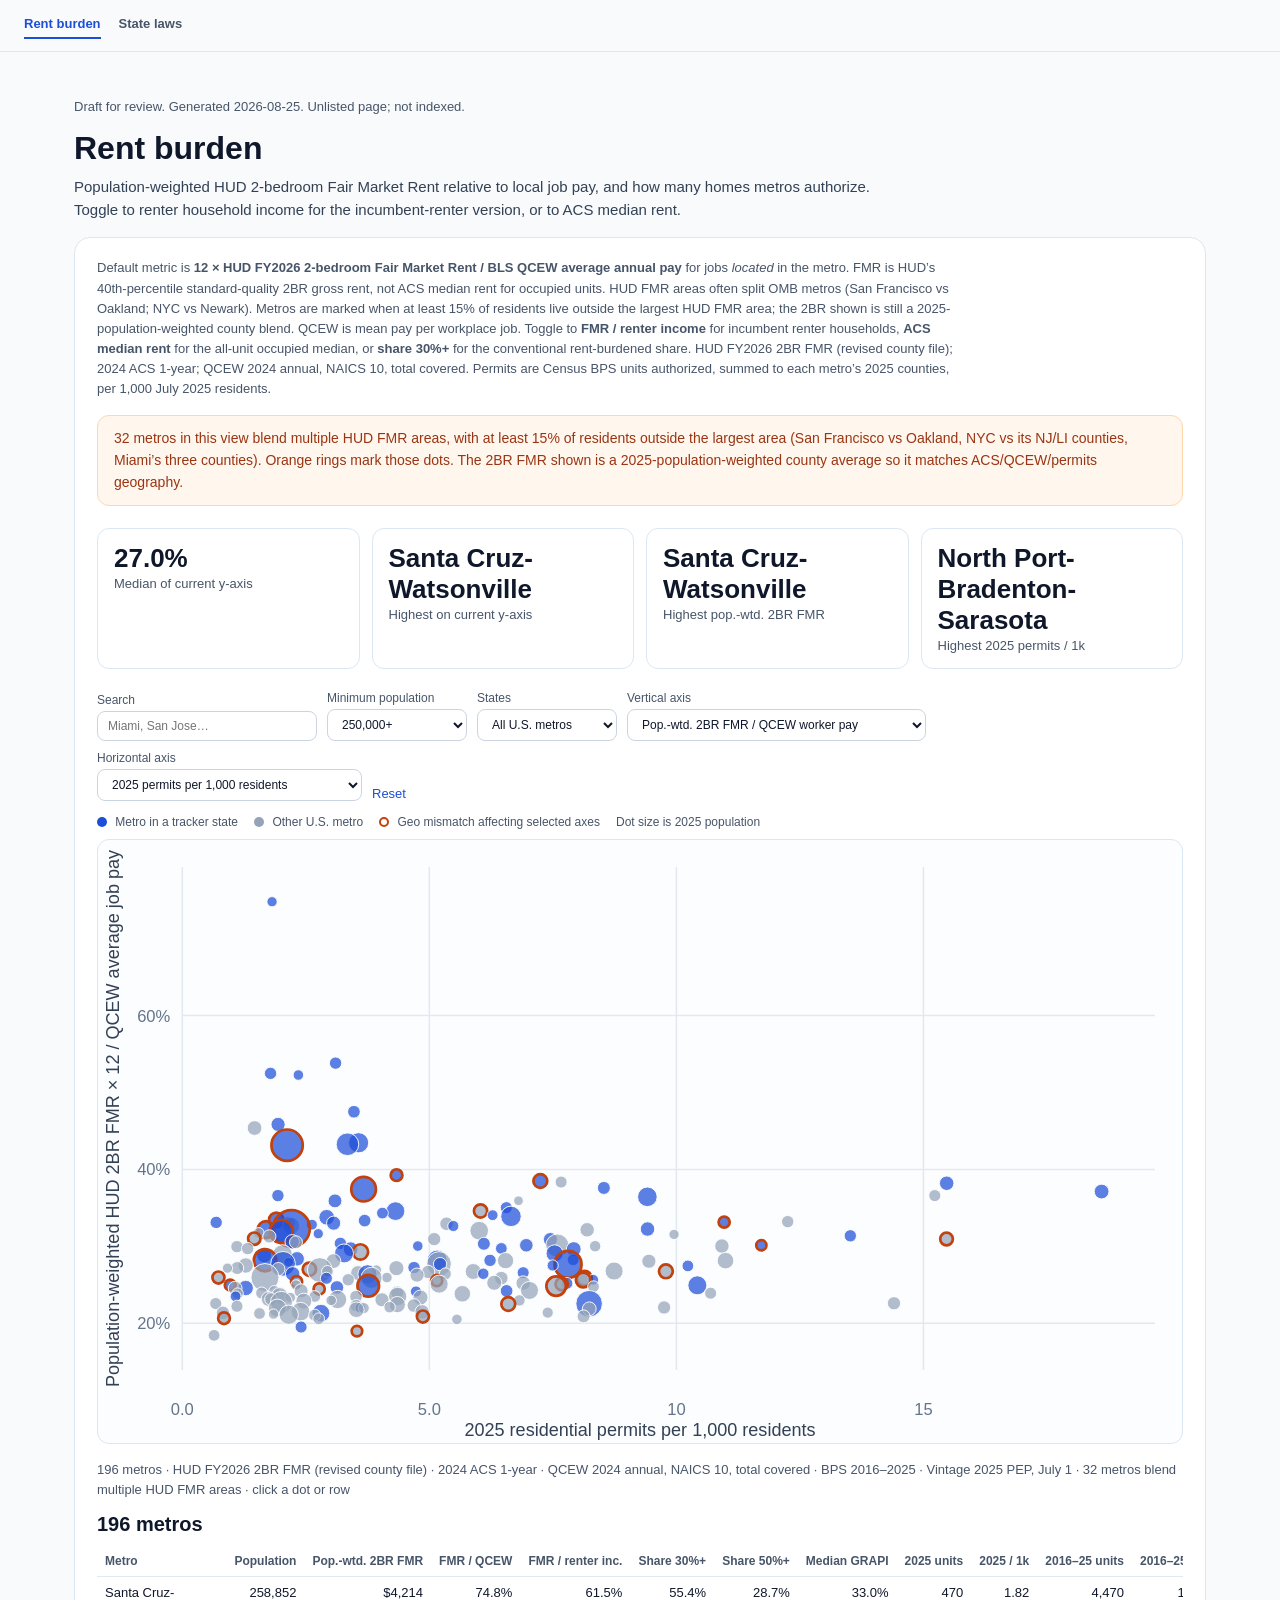
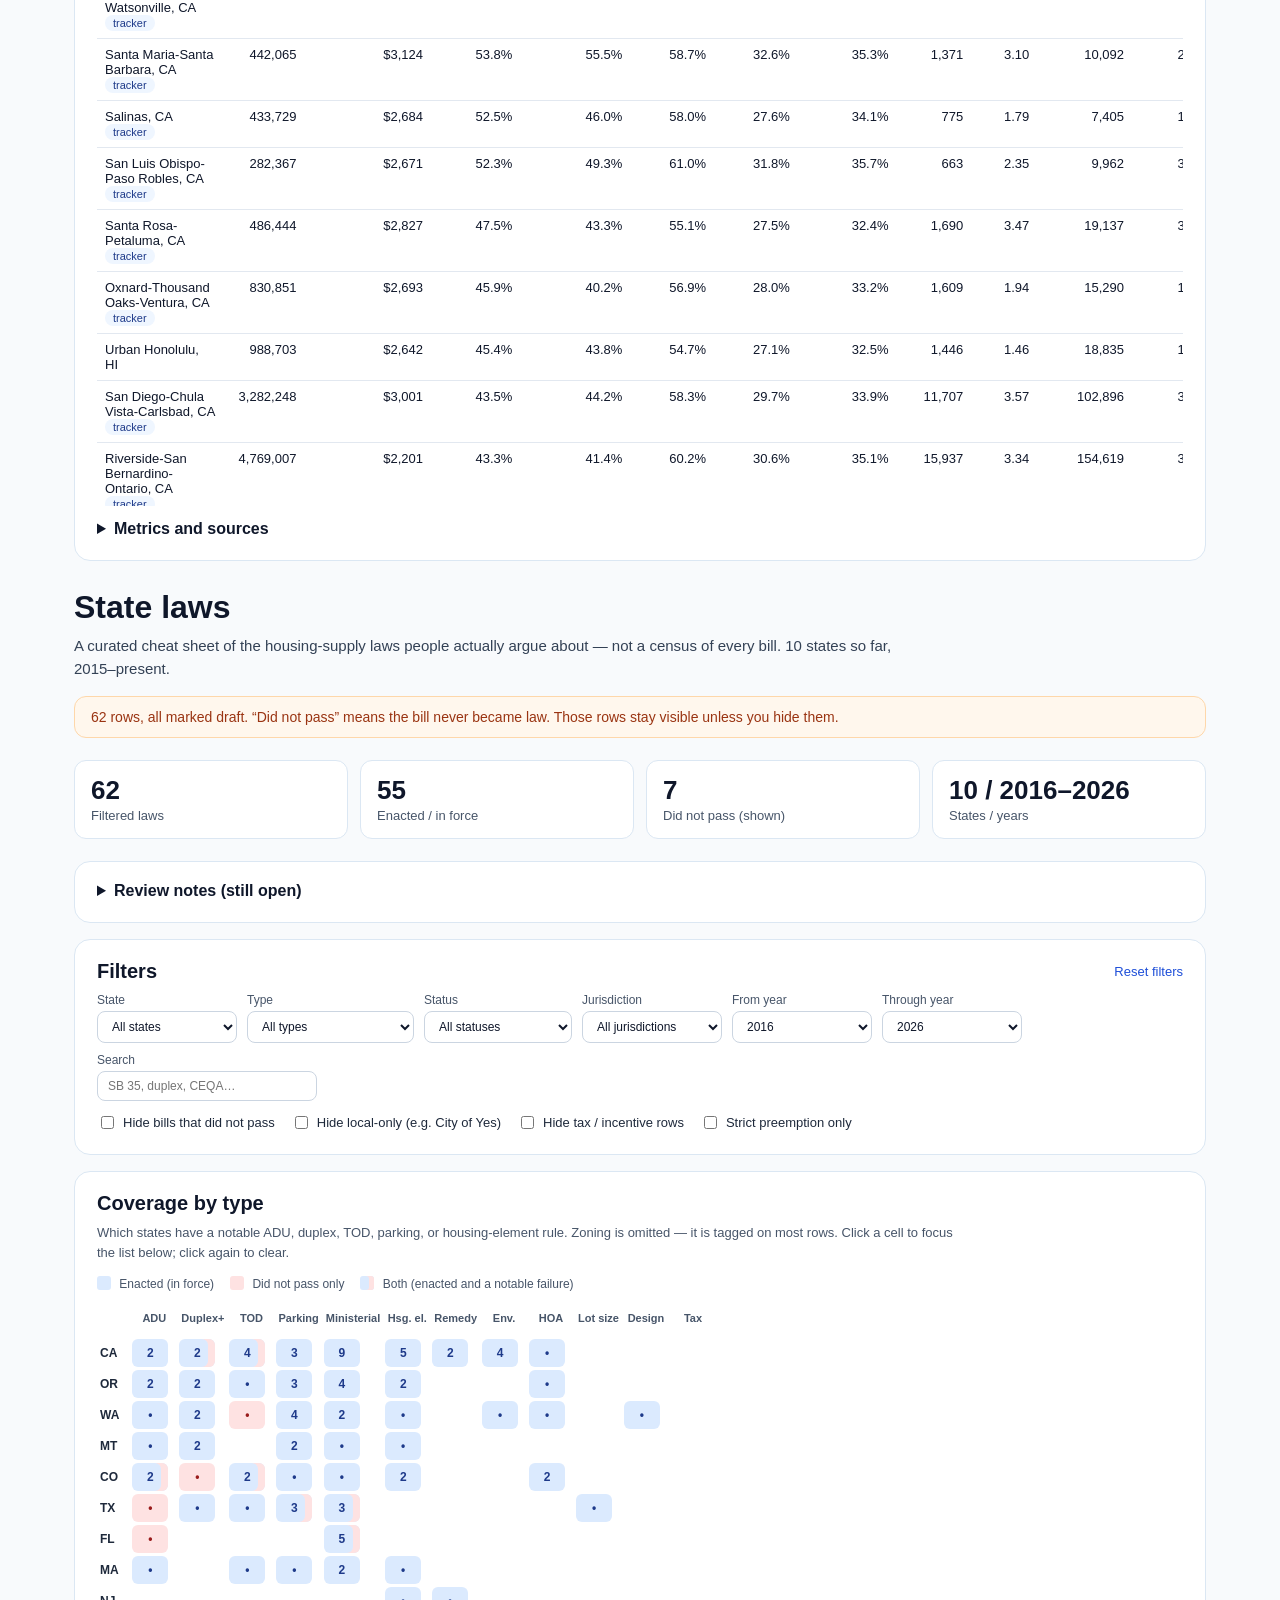
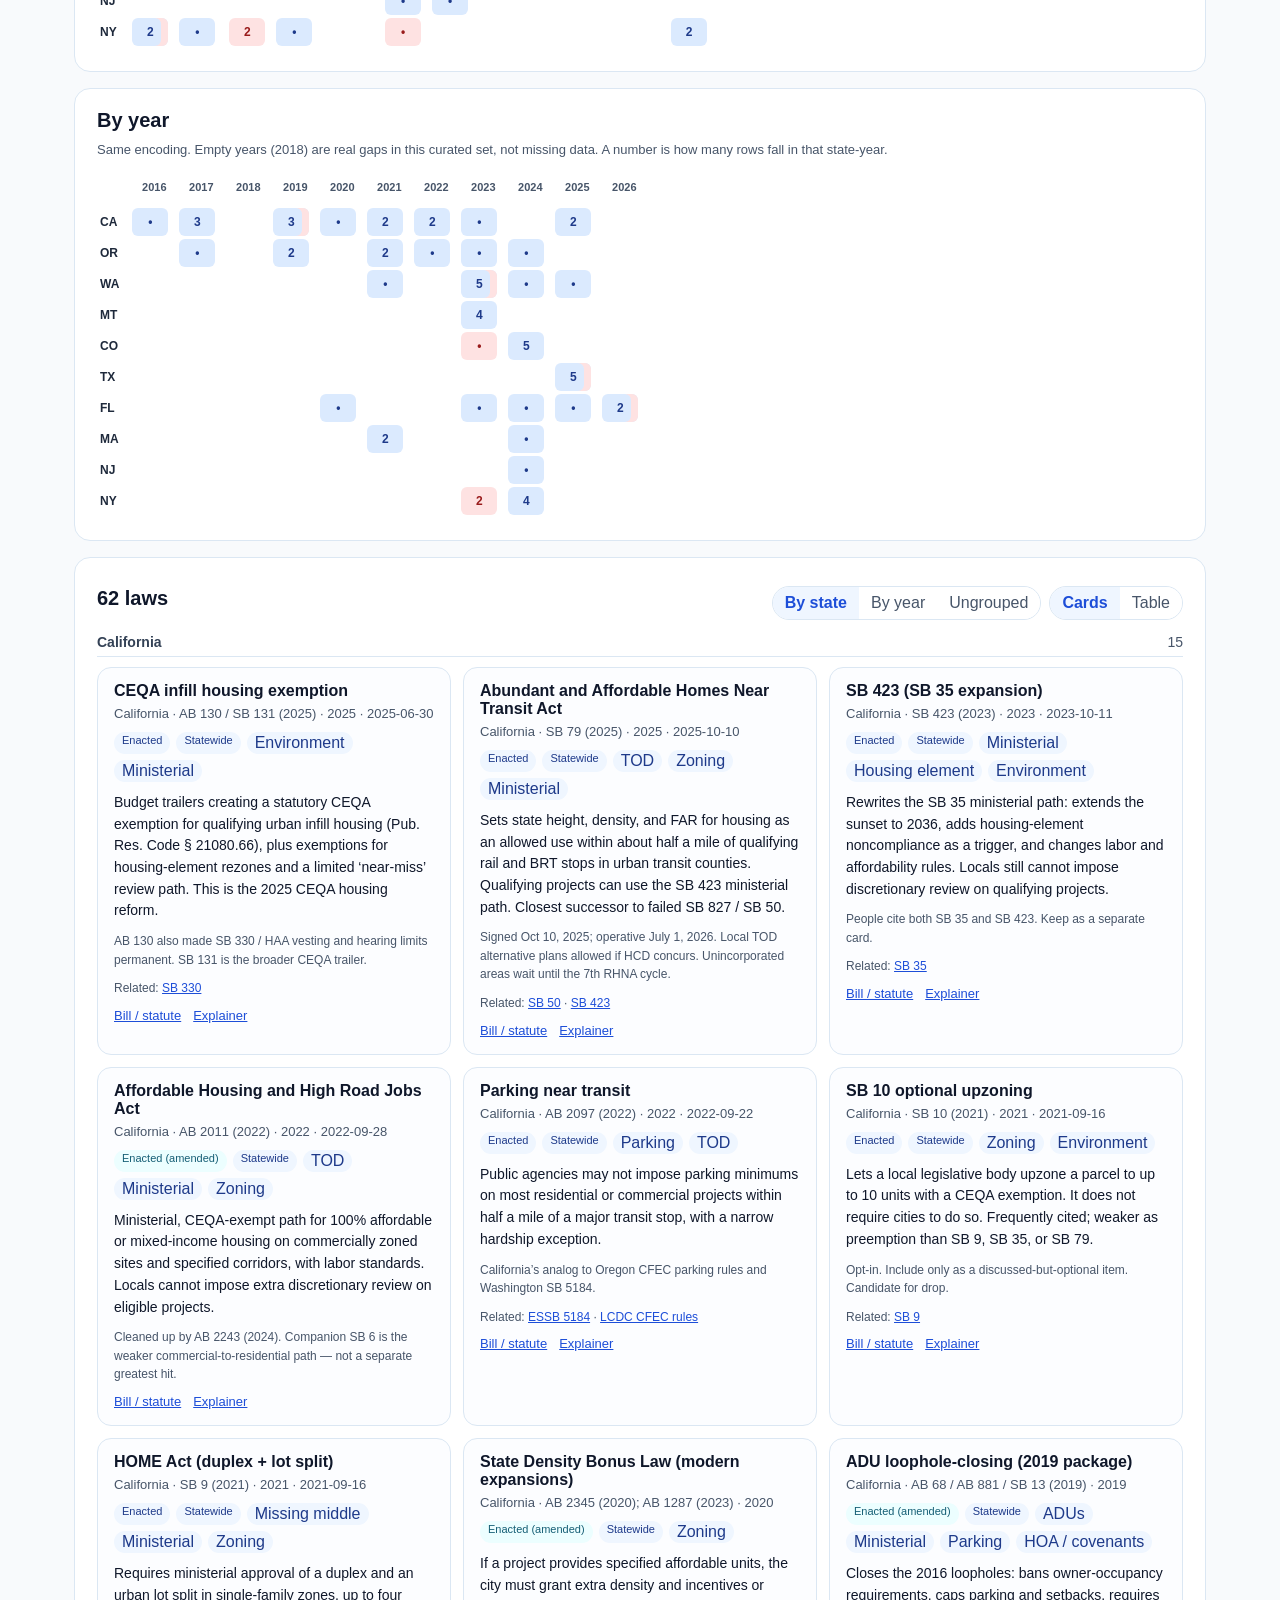
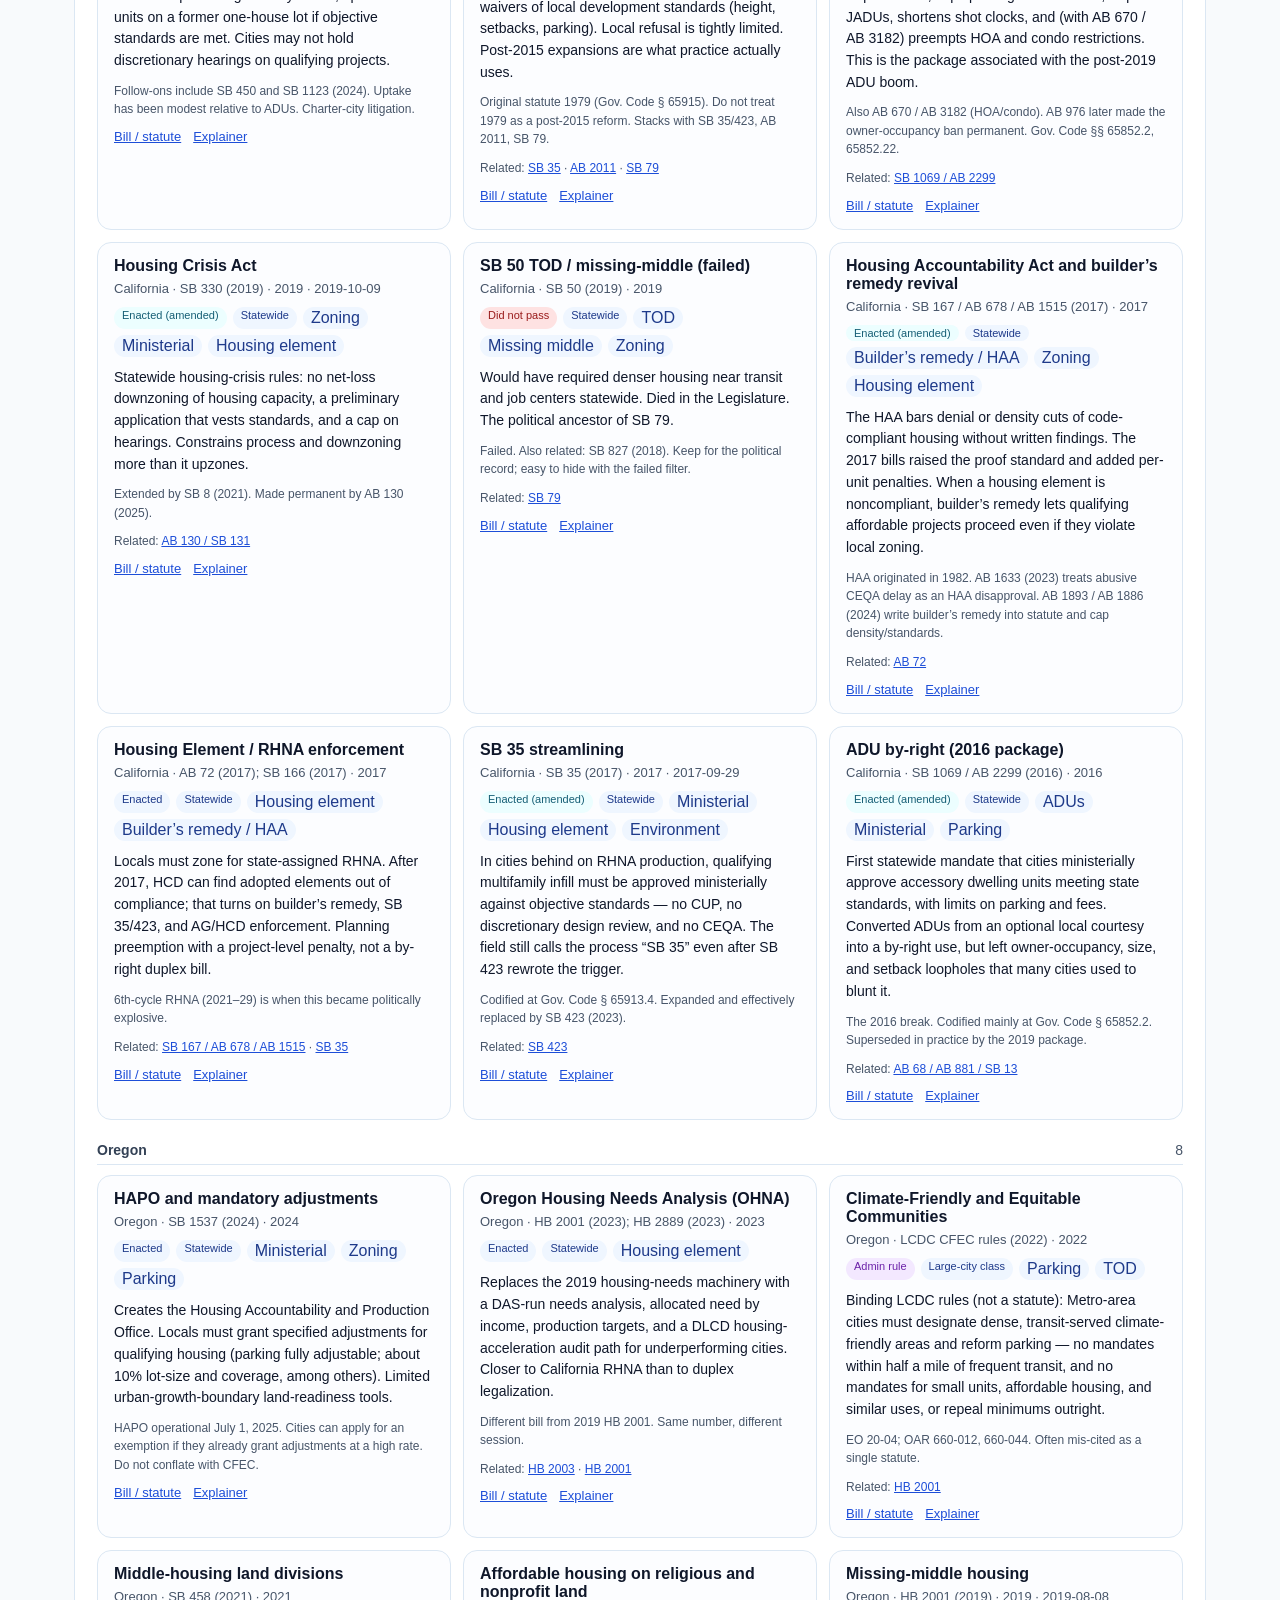
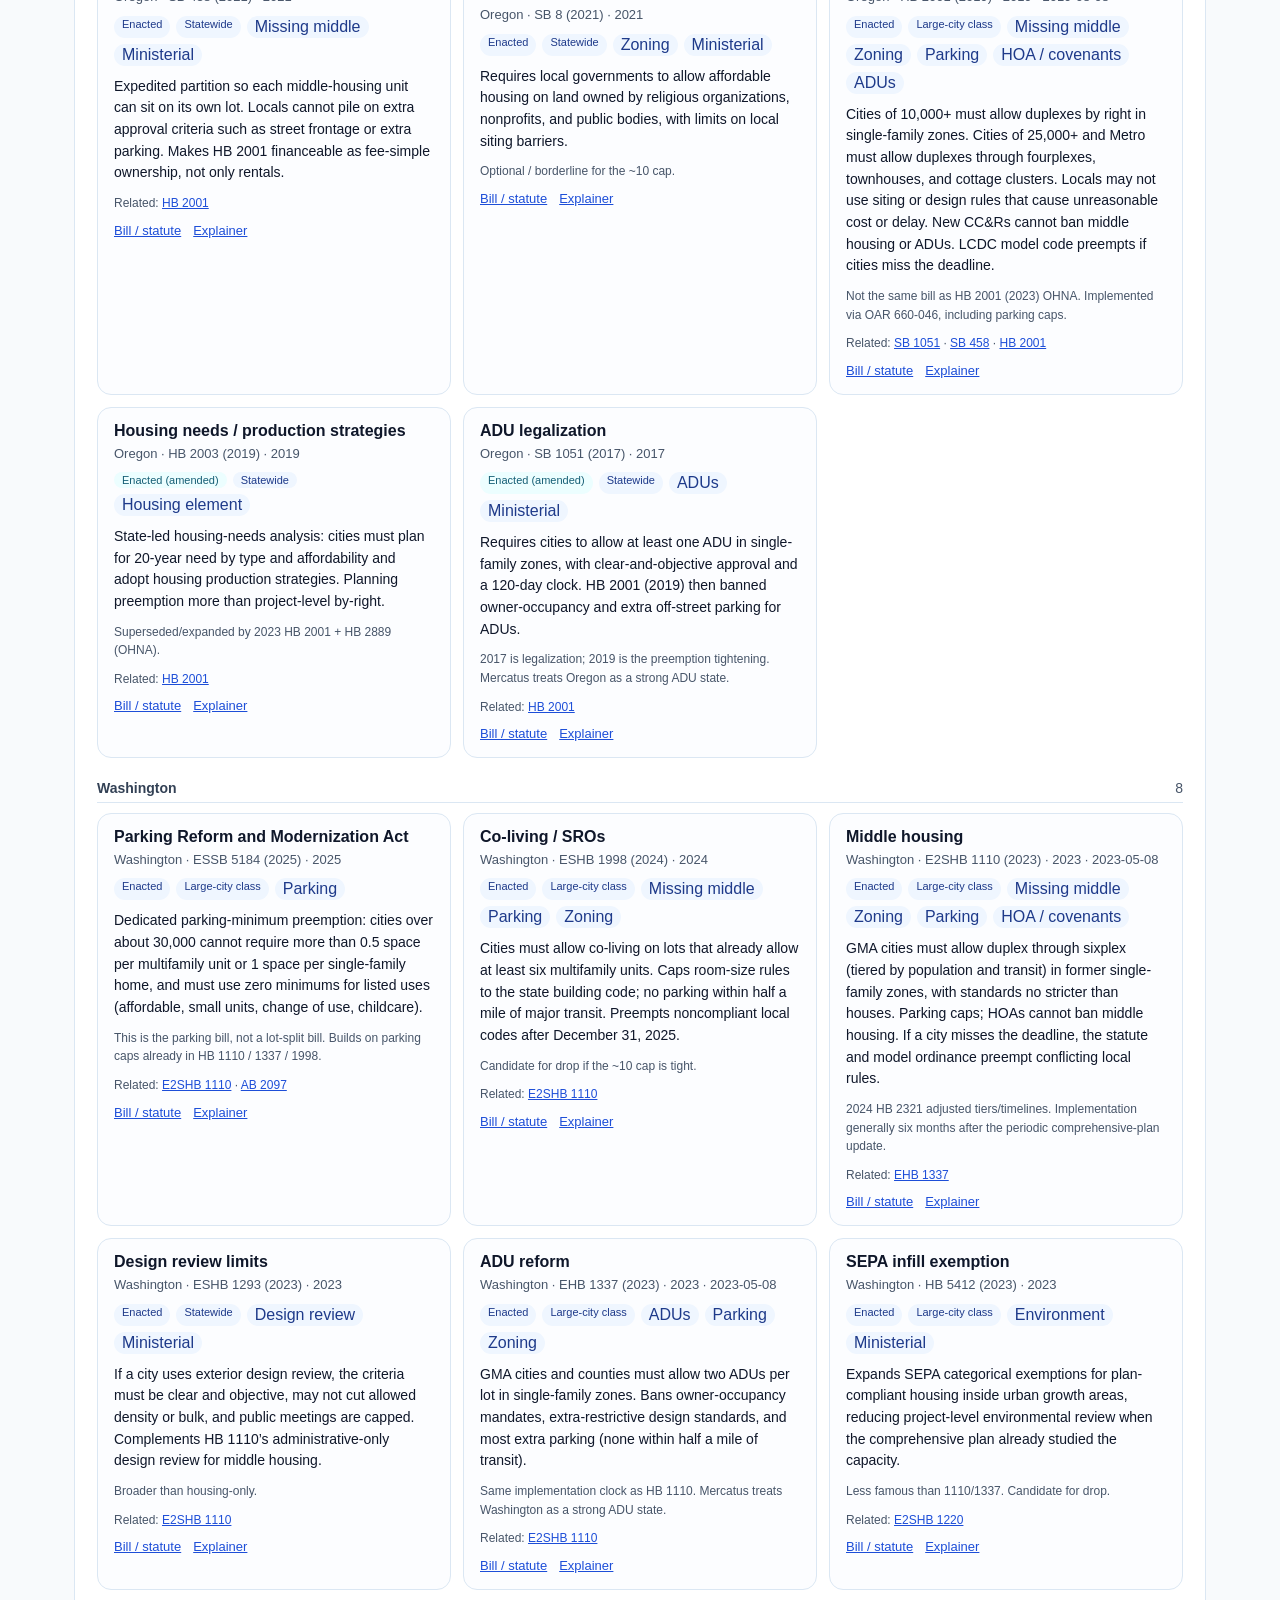
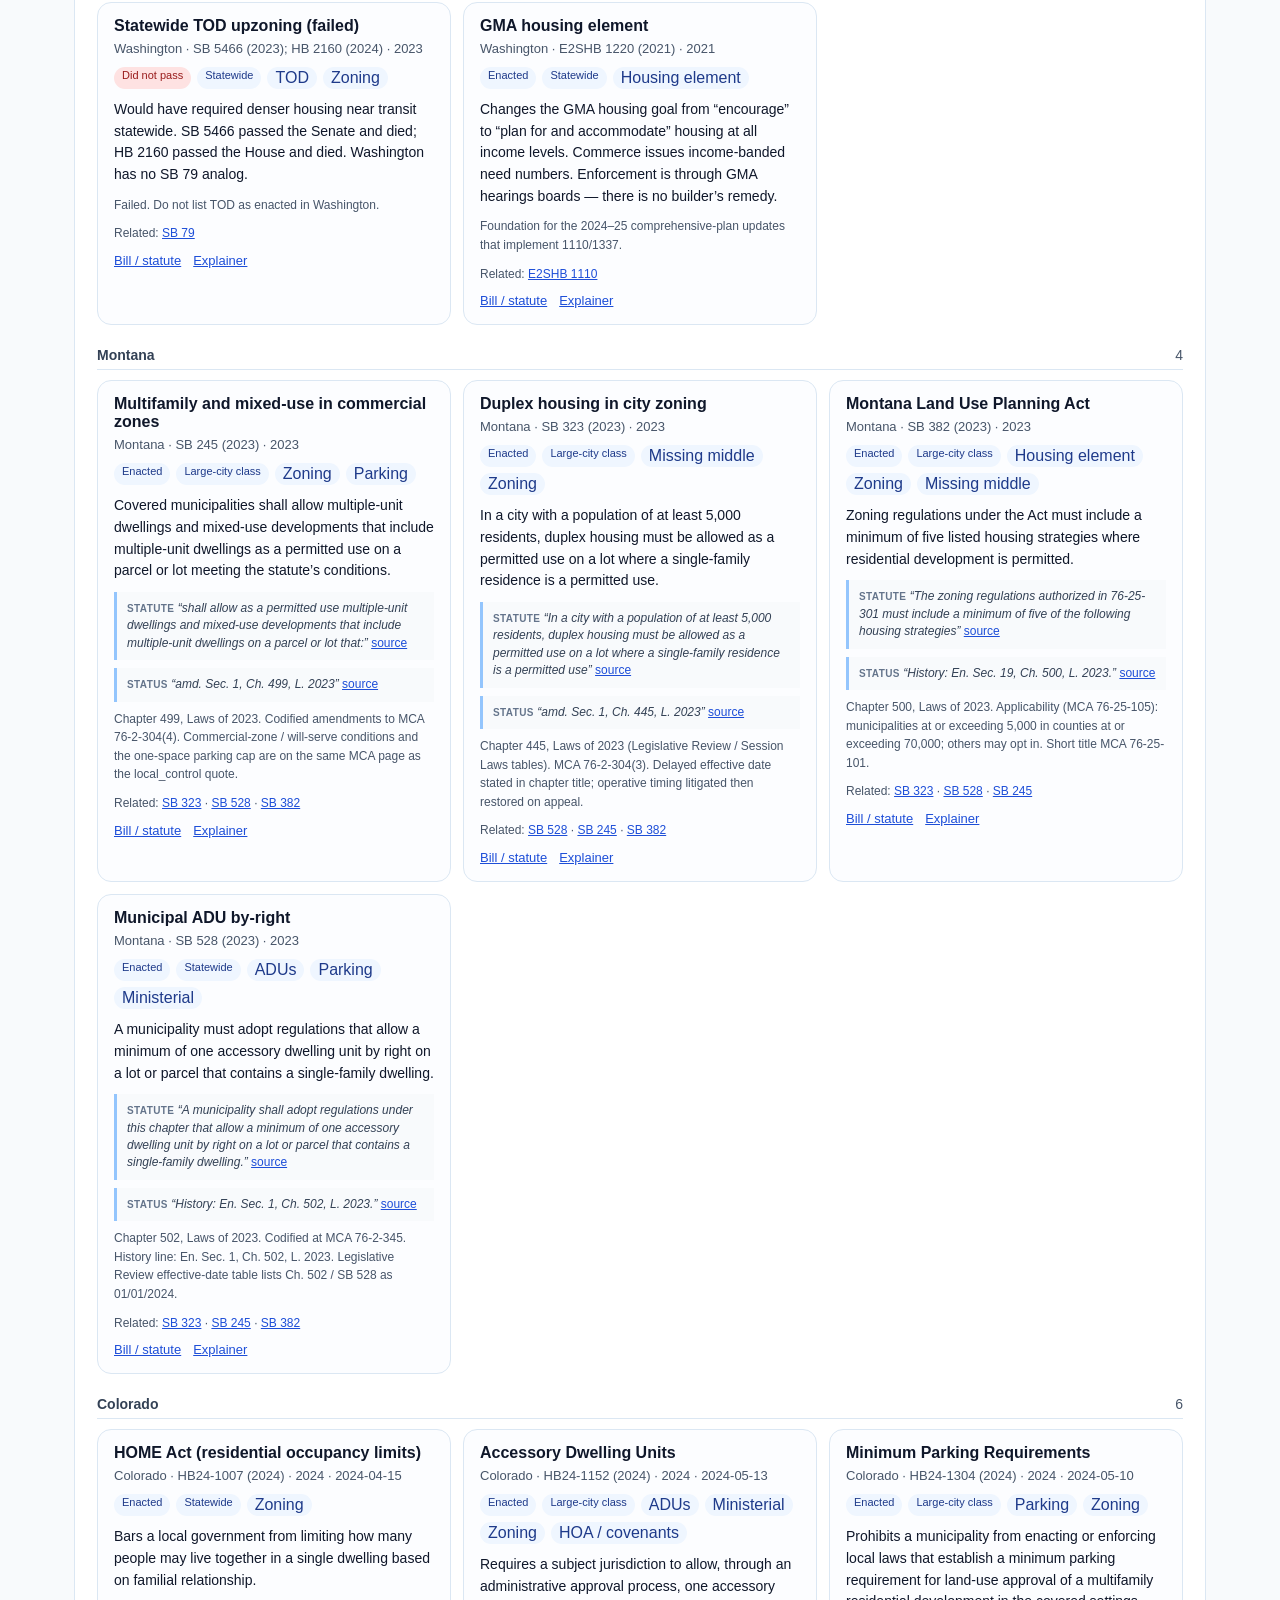
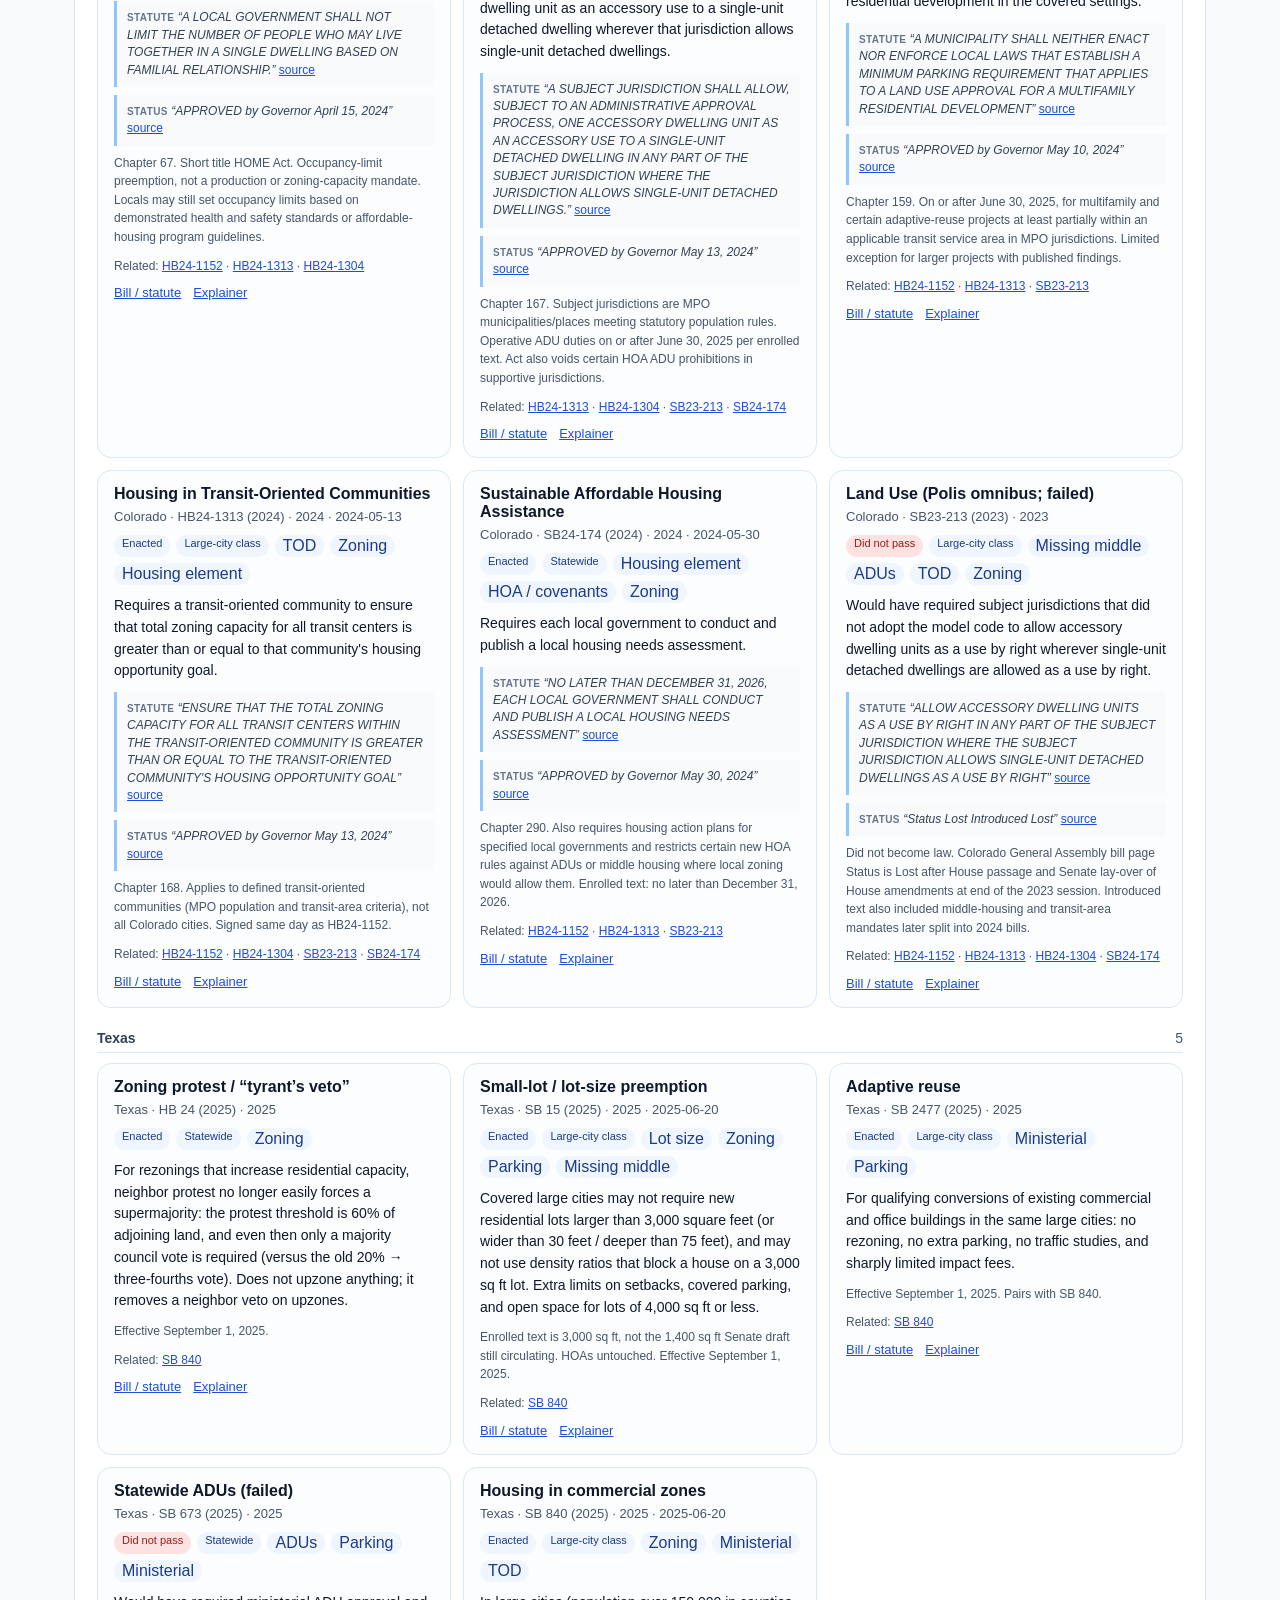
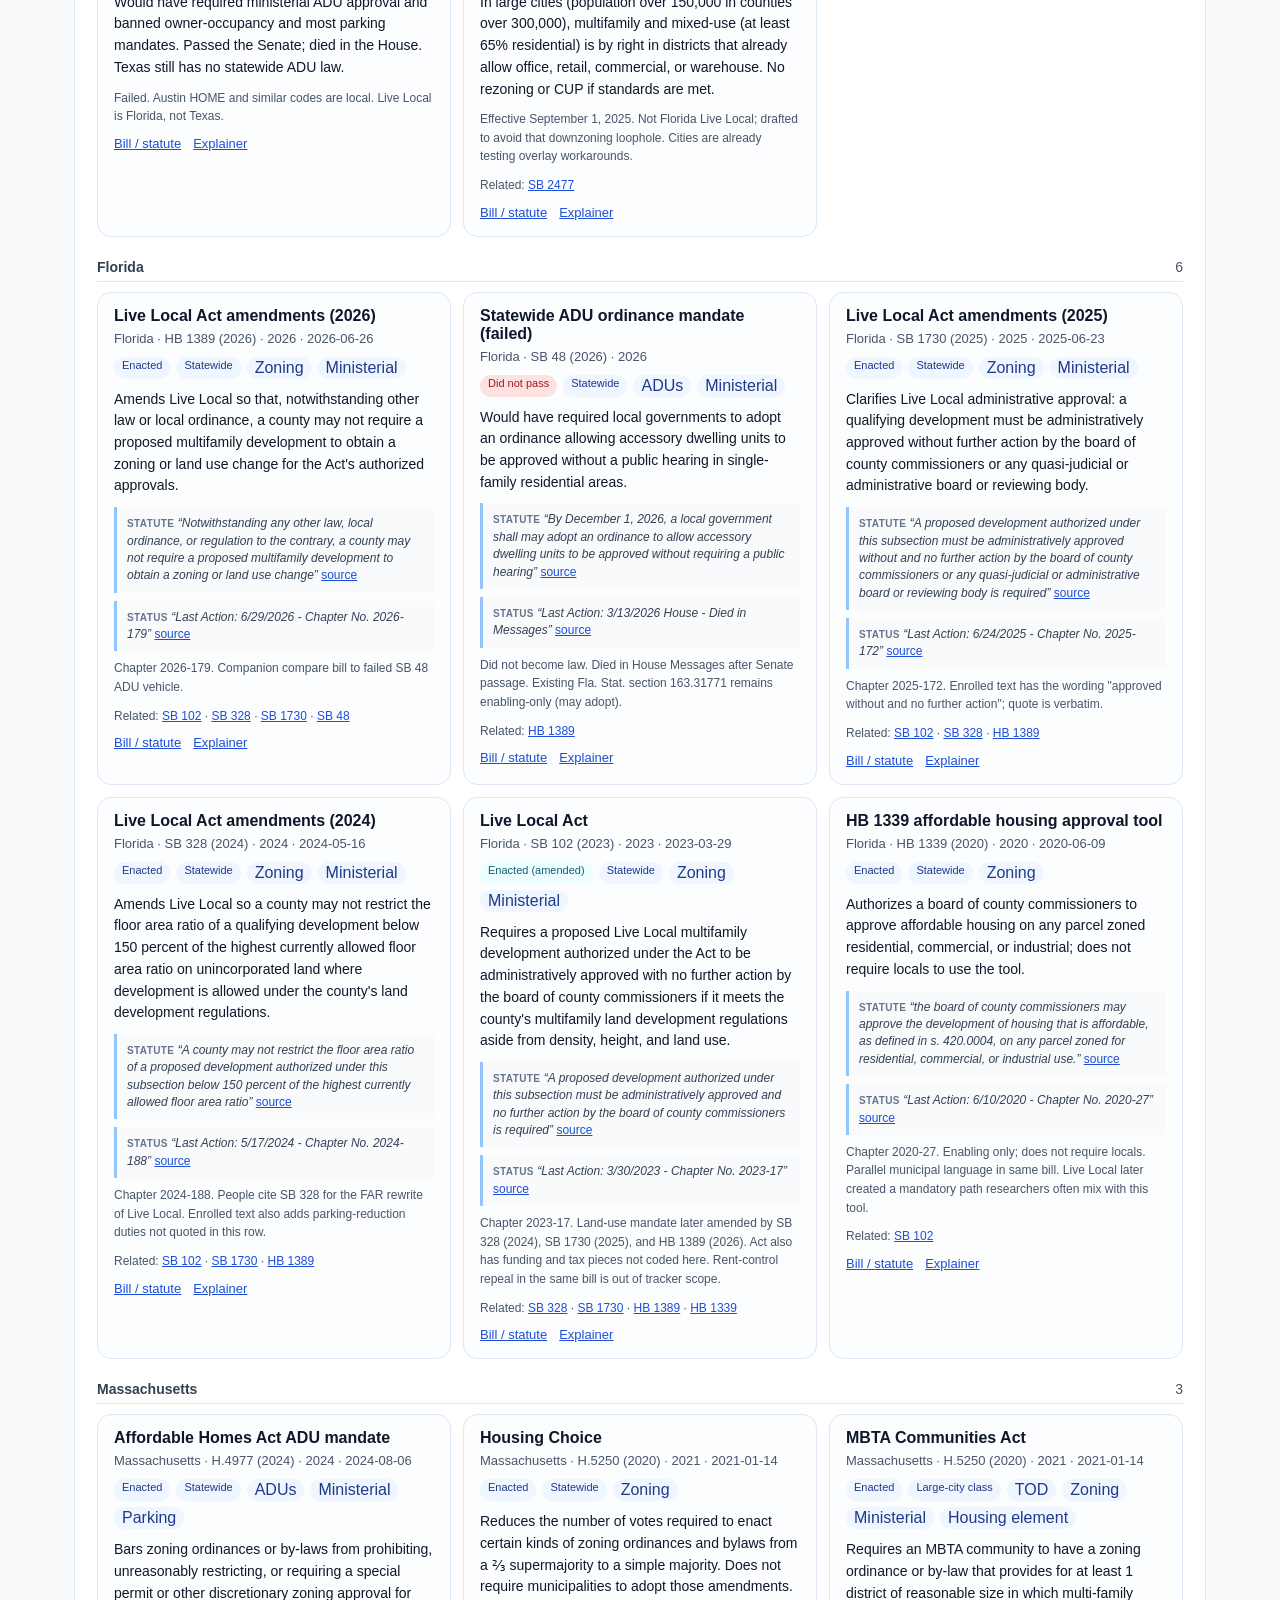
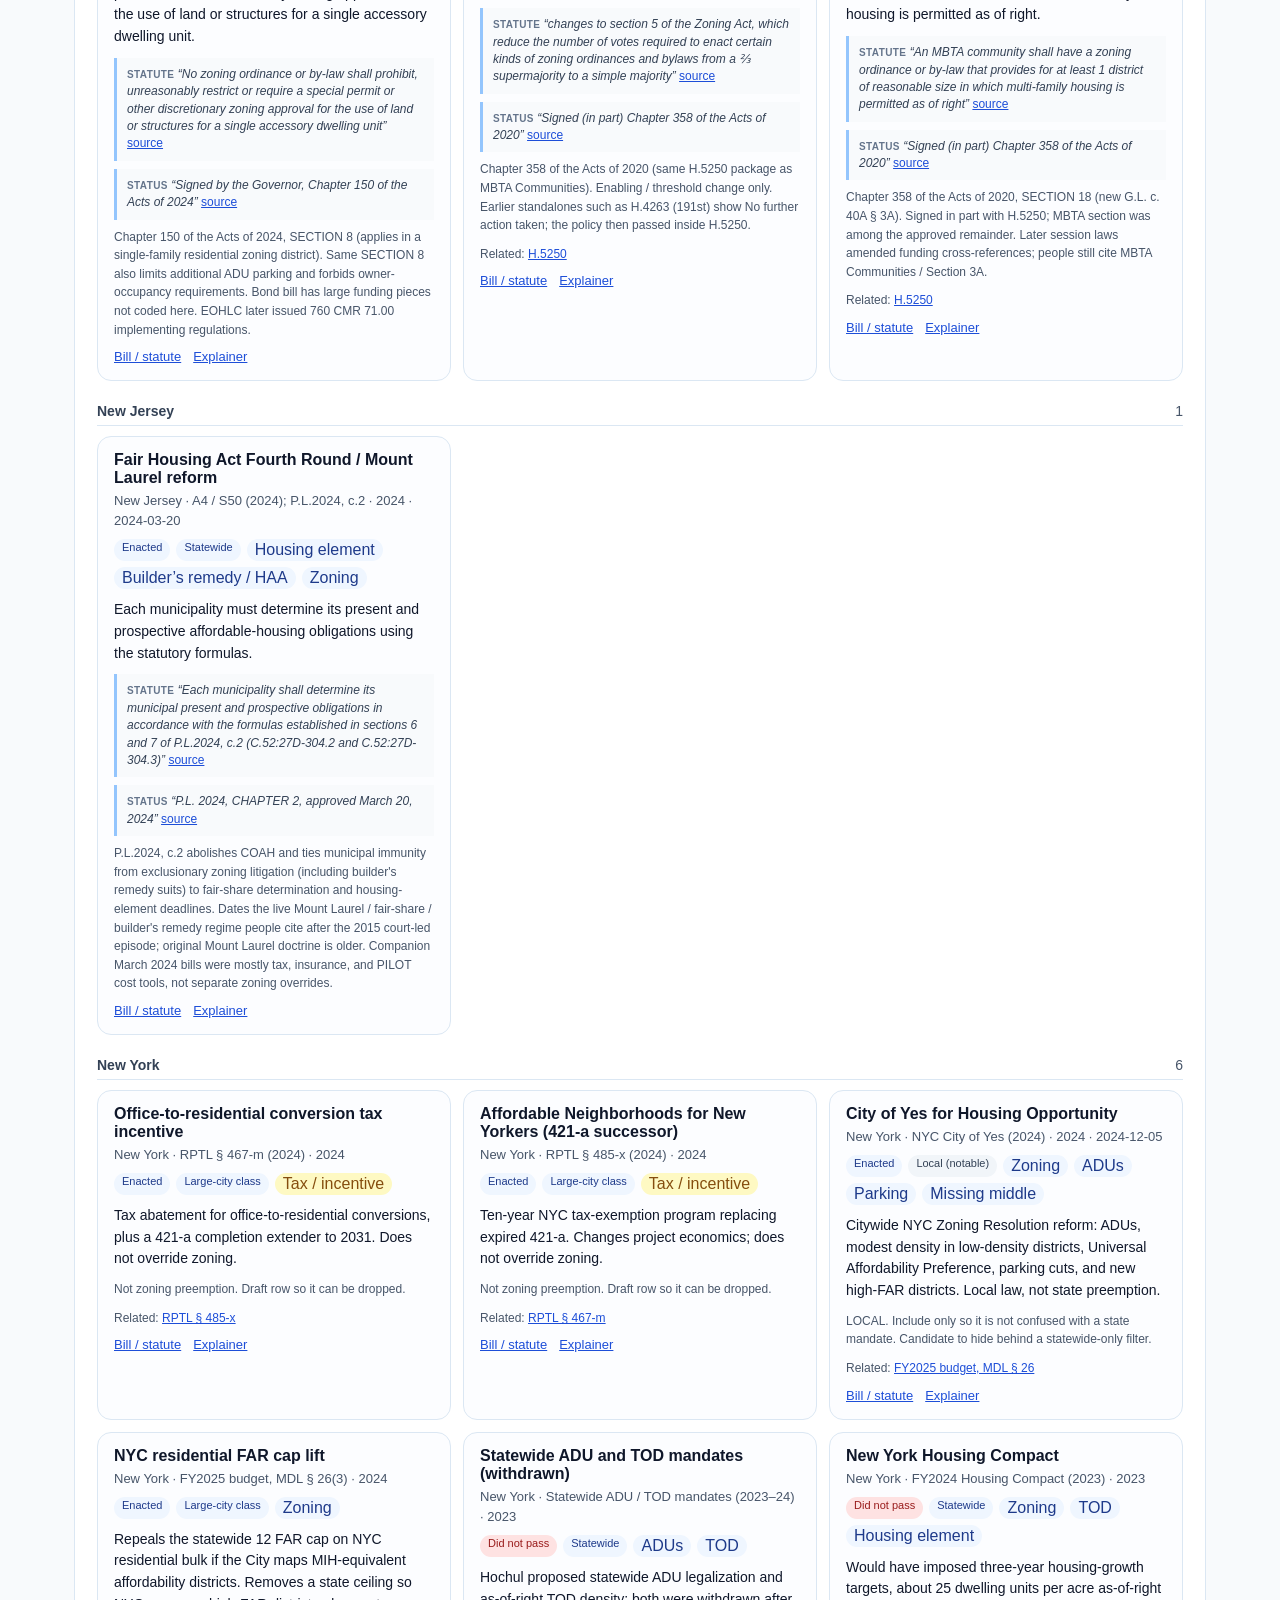
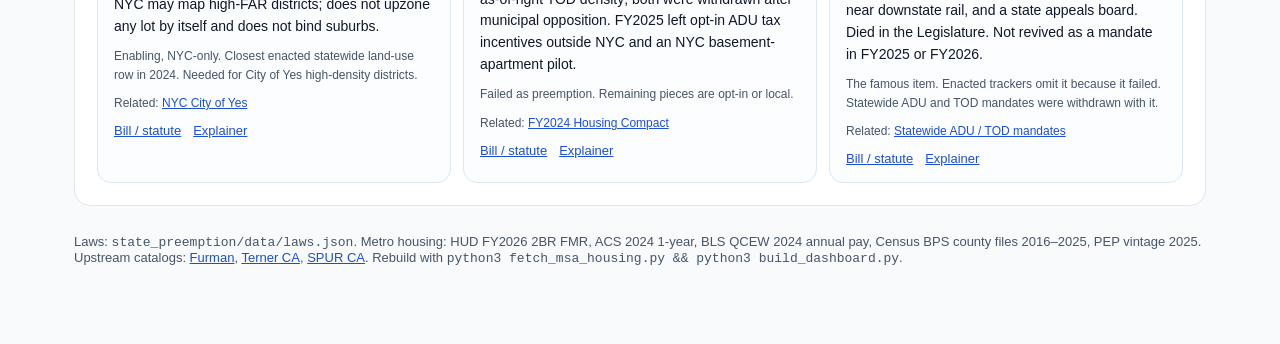
==== commit 50deb444: "Use a single orange stroke for geo-mismatch markers. Co-authored-by: Cursor <cursoragent@cursor.com>" ====
--- a/housing-preemption/index.html
+++ b/housing-preemption/index.html
@@ -1162,10 +1162,7 @@
           const cx = xScale(xValue(p)).toFixed(1);
           const cy = yScale(yValue(p)).toFixed(1);
           const r = rScale(p.pop_2025);
-          const ring = mark
-            ? `<circle cx="${cx}" cy="${cy}" r="${(r + 3.2).toFixed(1)}" fill="none" stroke="#c2410c" stroke-width="1.4" pointer-events="none"/>`
-            : "";
-          return `${ring}<circle class="msa-dot" data-cbsa="${esc(p.cbsa)}" cx="${cx}" cy="${cy}" r="${r.toFixed(1)}" fill="${fill}" fill-opacity="${op}" stroke="${sc}" stroke-width="${sw}" style="cursor:pointer"/>`;
+          return `<circle class="msa-dot" data-cbsa="${esc(p.cbsa)}" cx="${cx}" cy="${cy}" r="${r.toFixed(1)}" fill="${fill}" fill-opacity="${op}" stroke="${sc}" stroke-width="${sw}" style="cursor:pointer"/>`;
         }).join("");
         svg.innerHTML = `${grid}${circles}
           <text x="${W/2}" y="${Ht-4}" text-anchor="middle" fill="#334155" font-size="12">${esc(xLabels[$("msa-x").value])}</text>
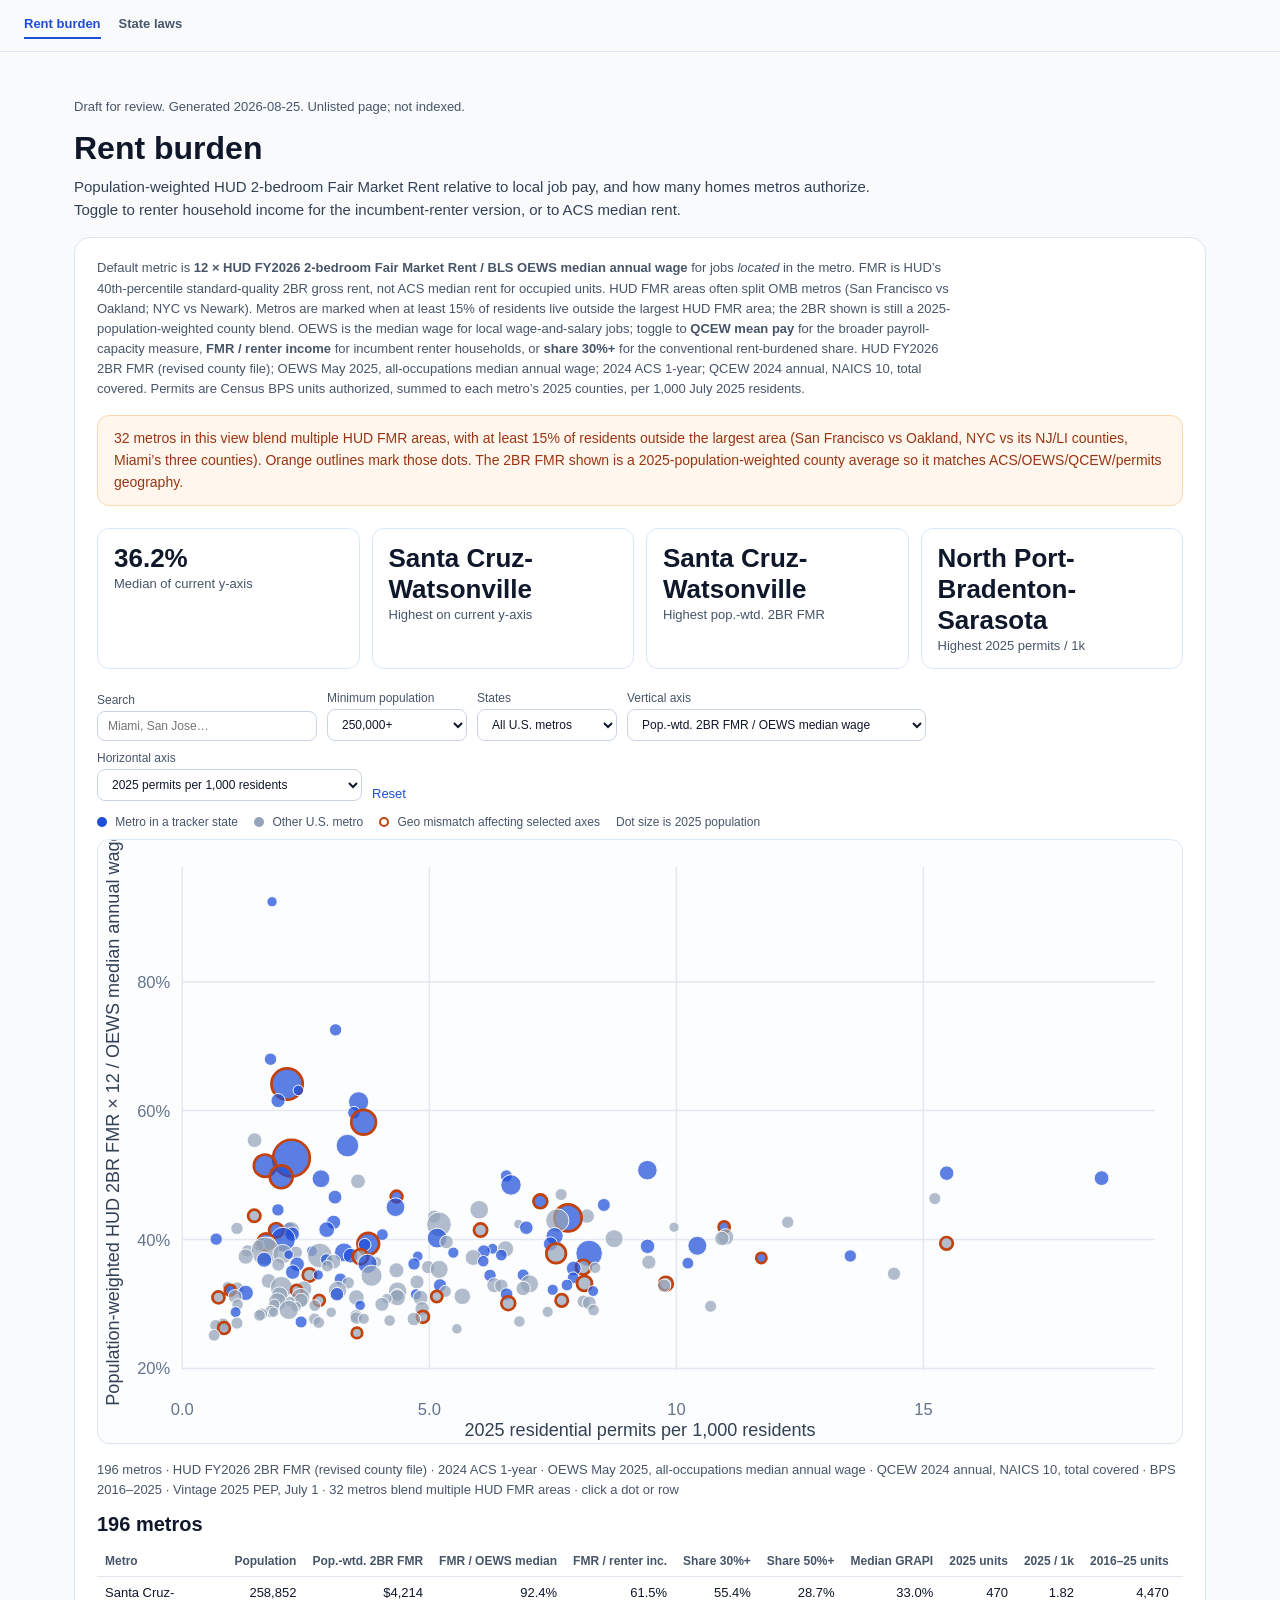
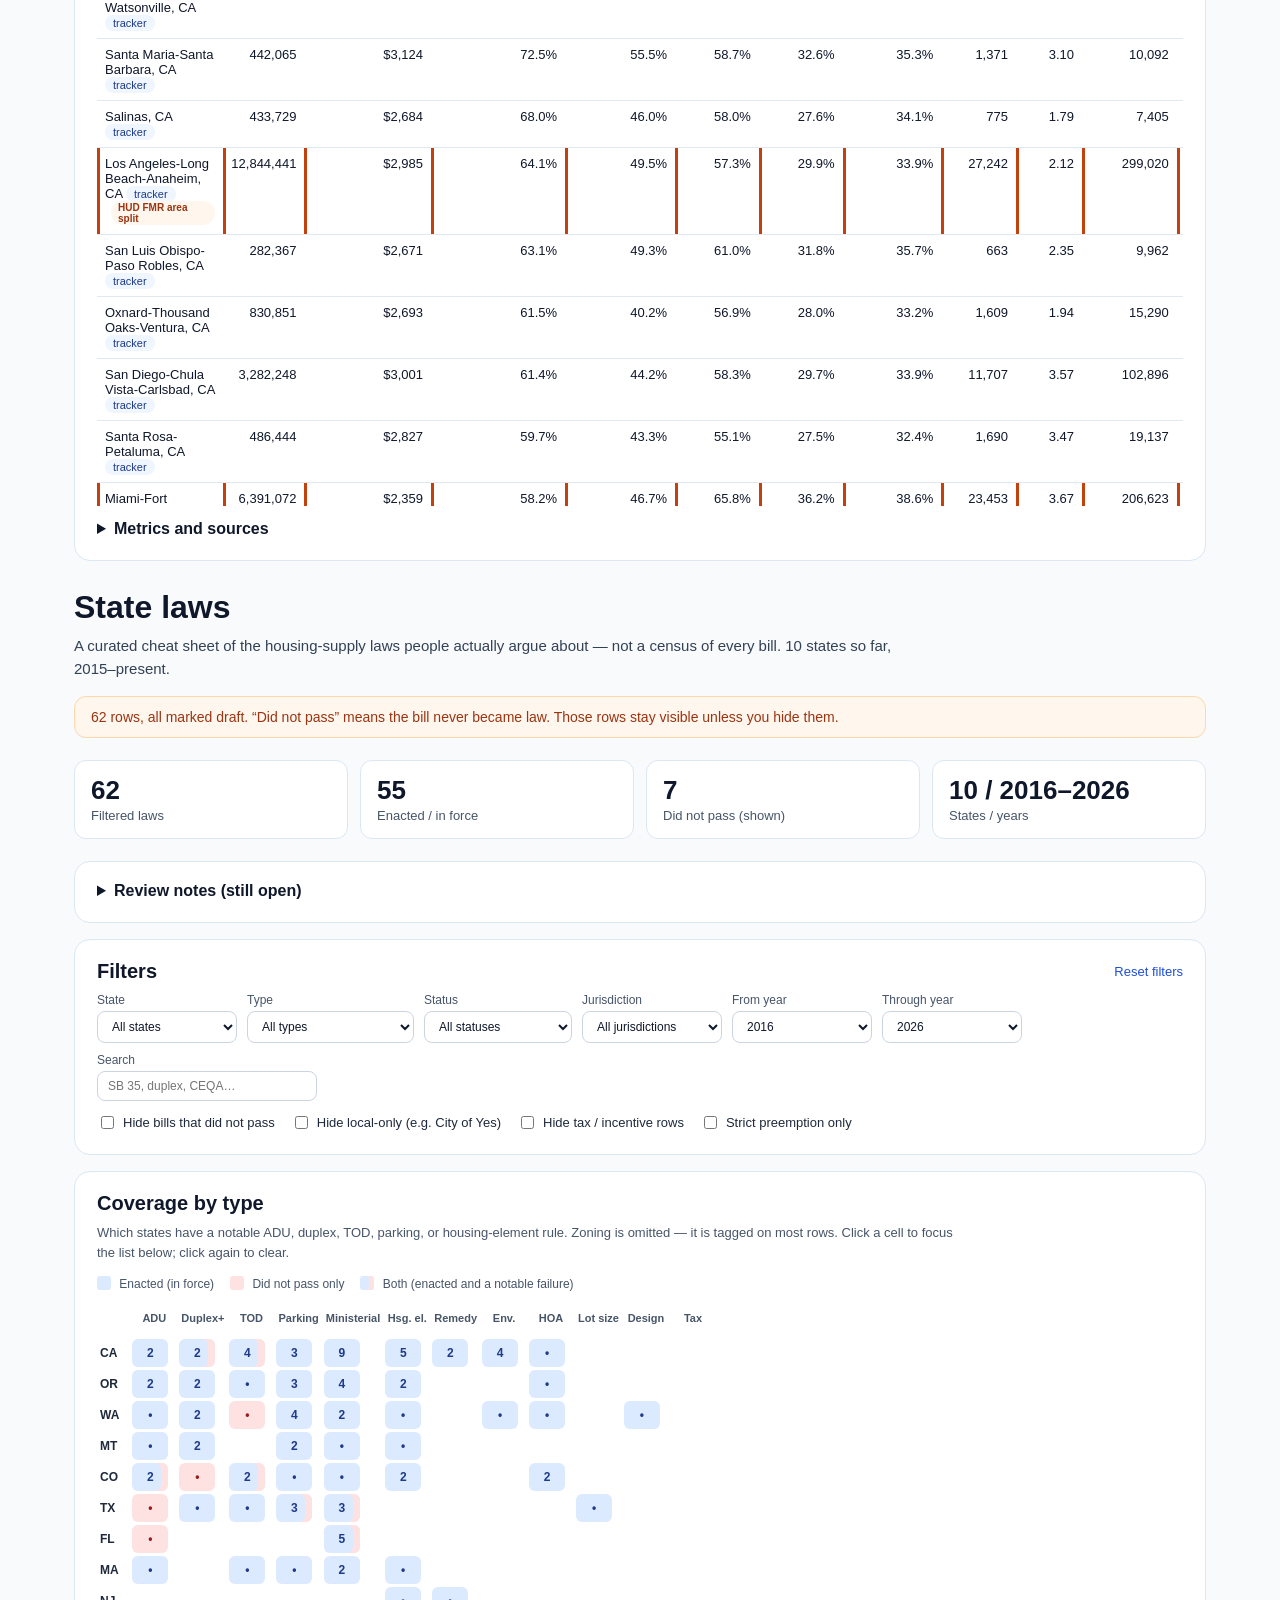
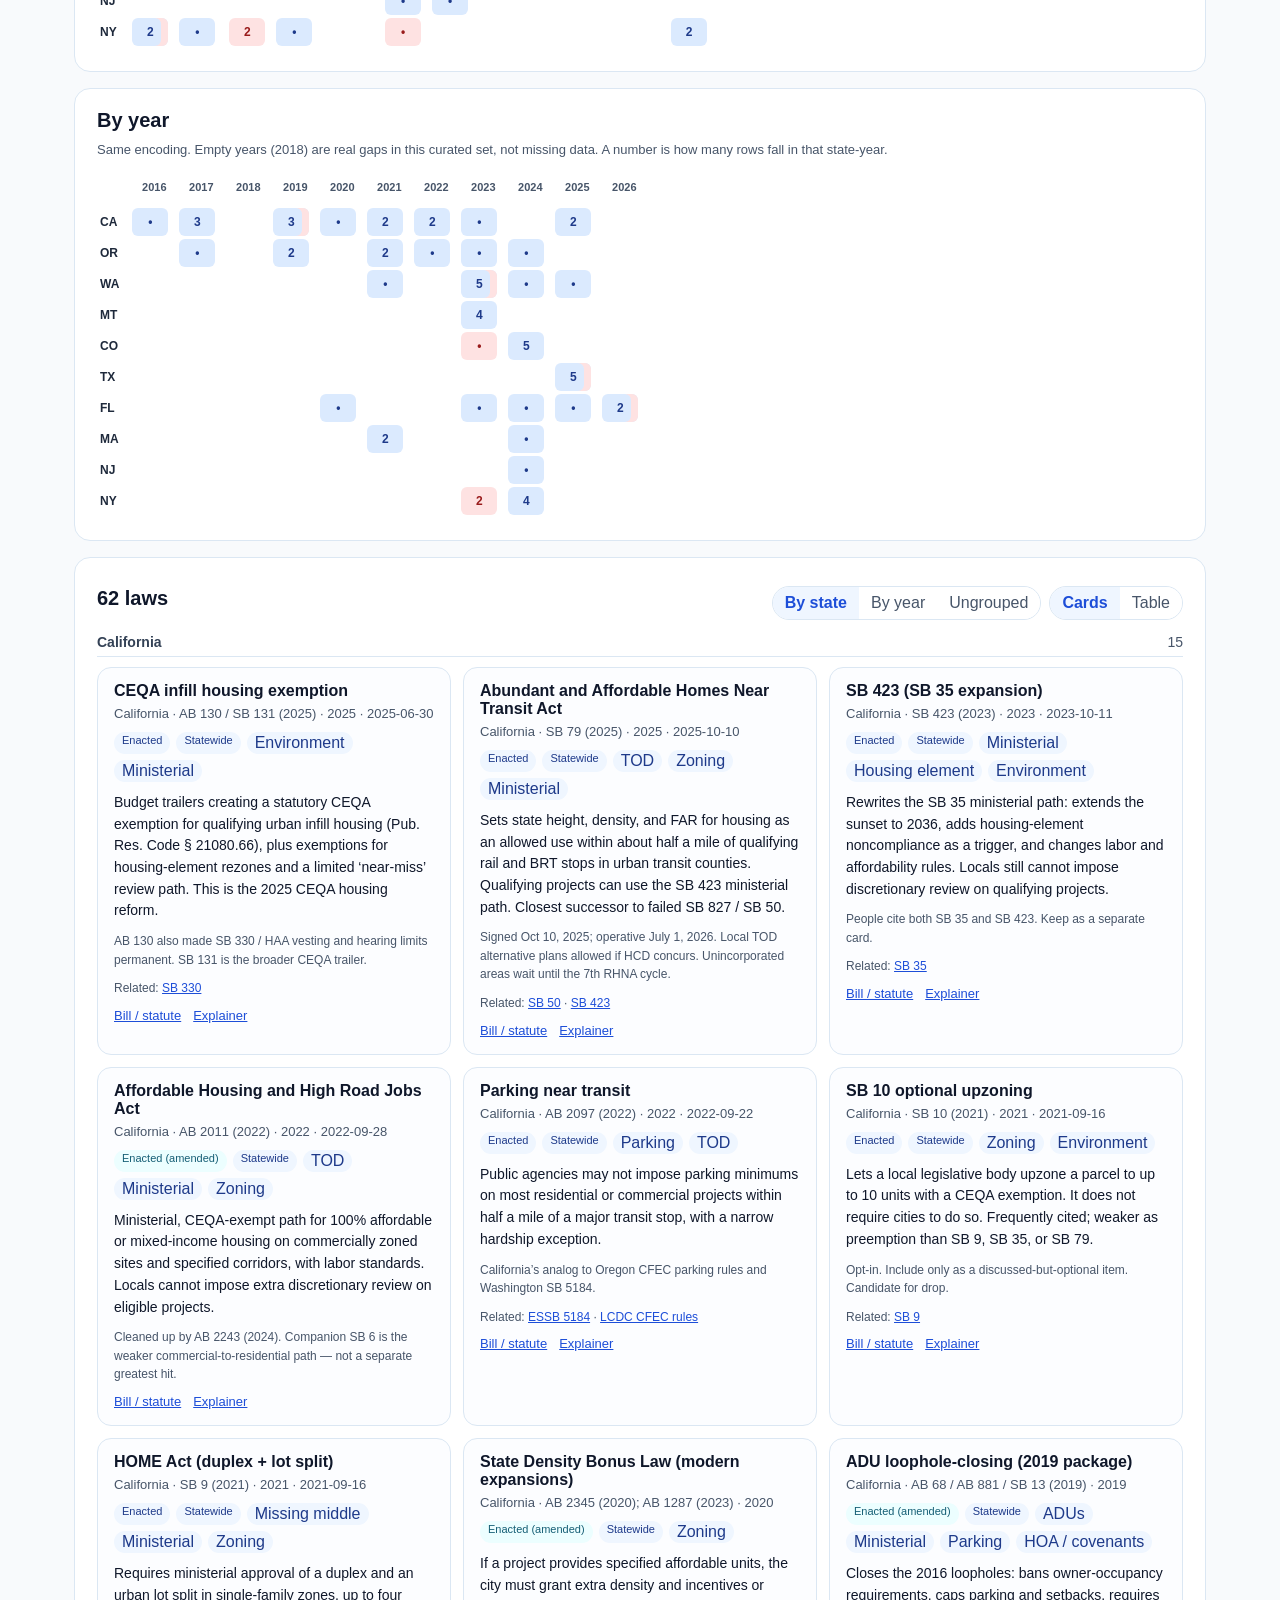
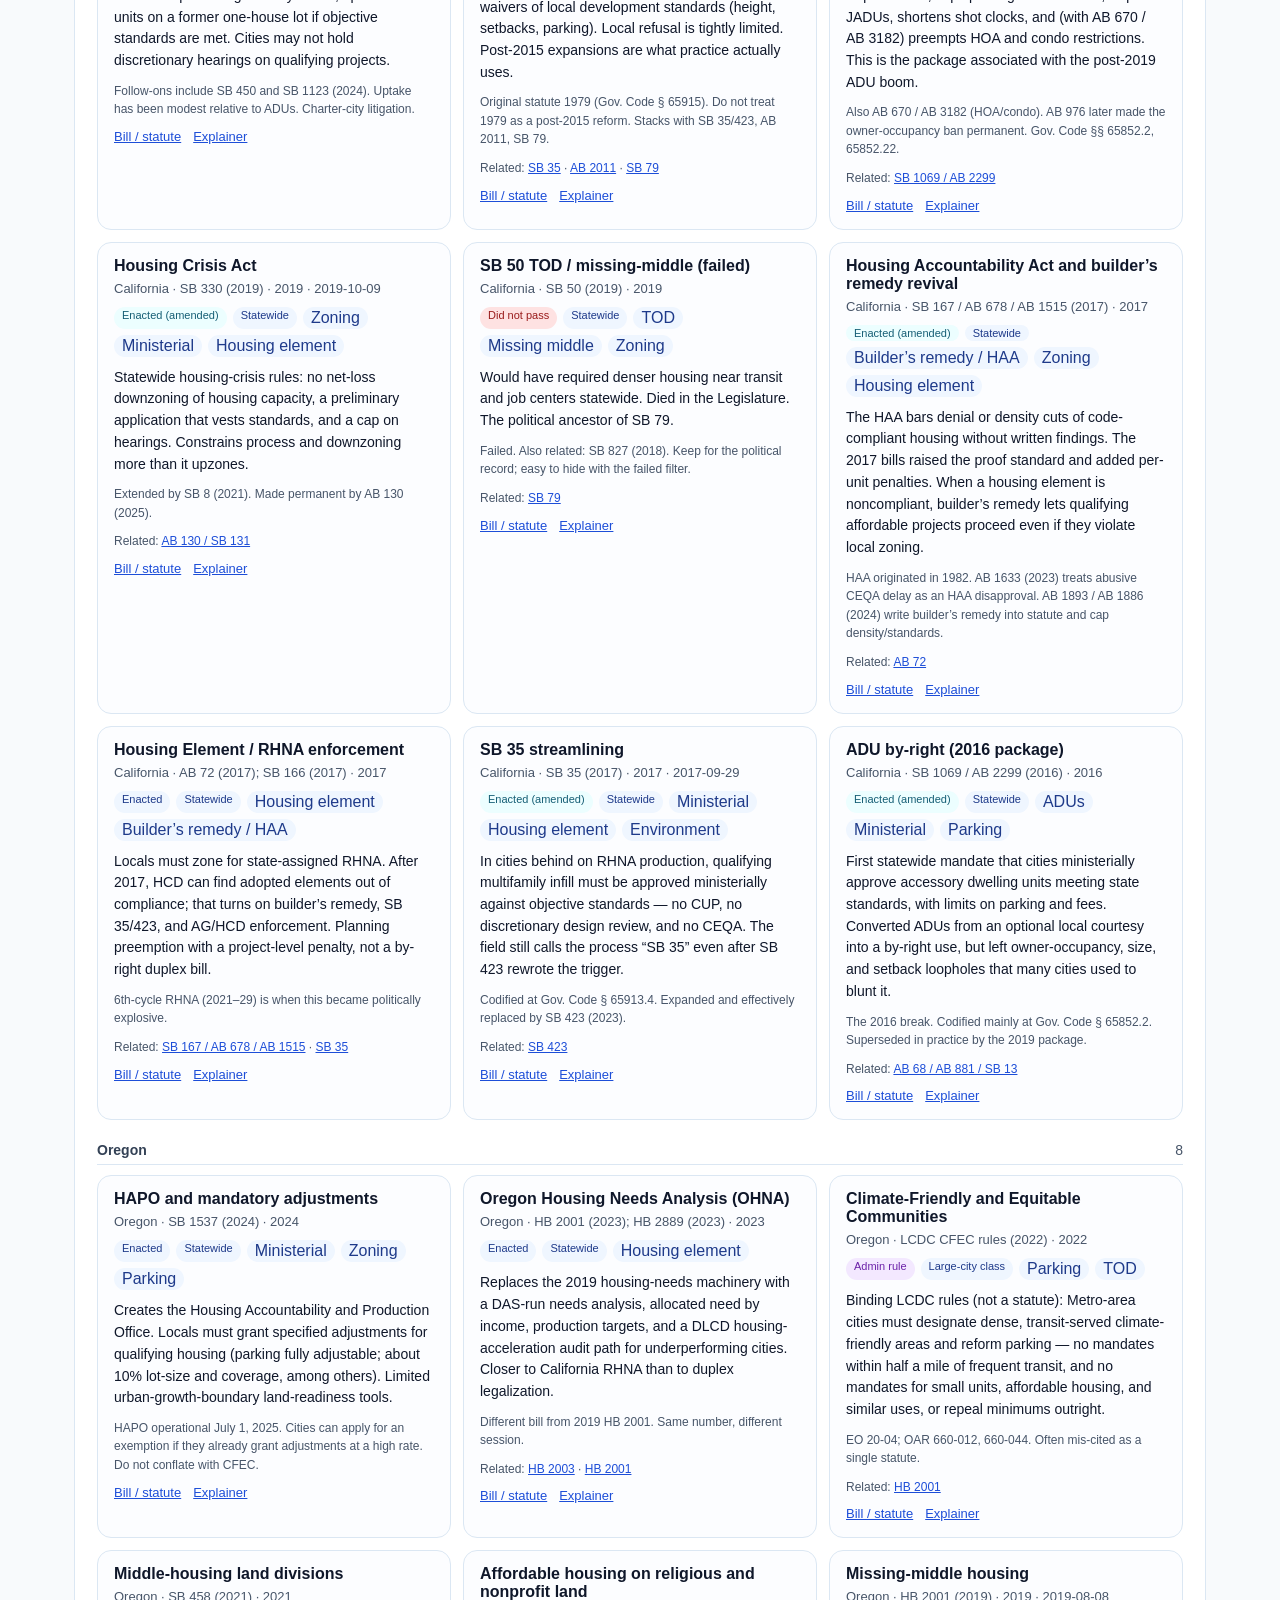
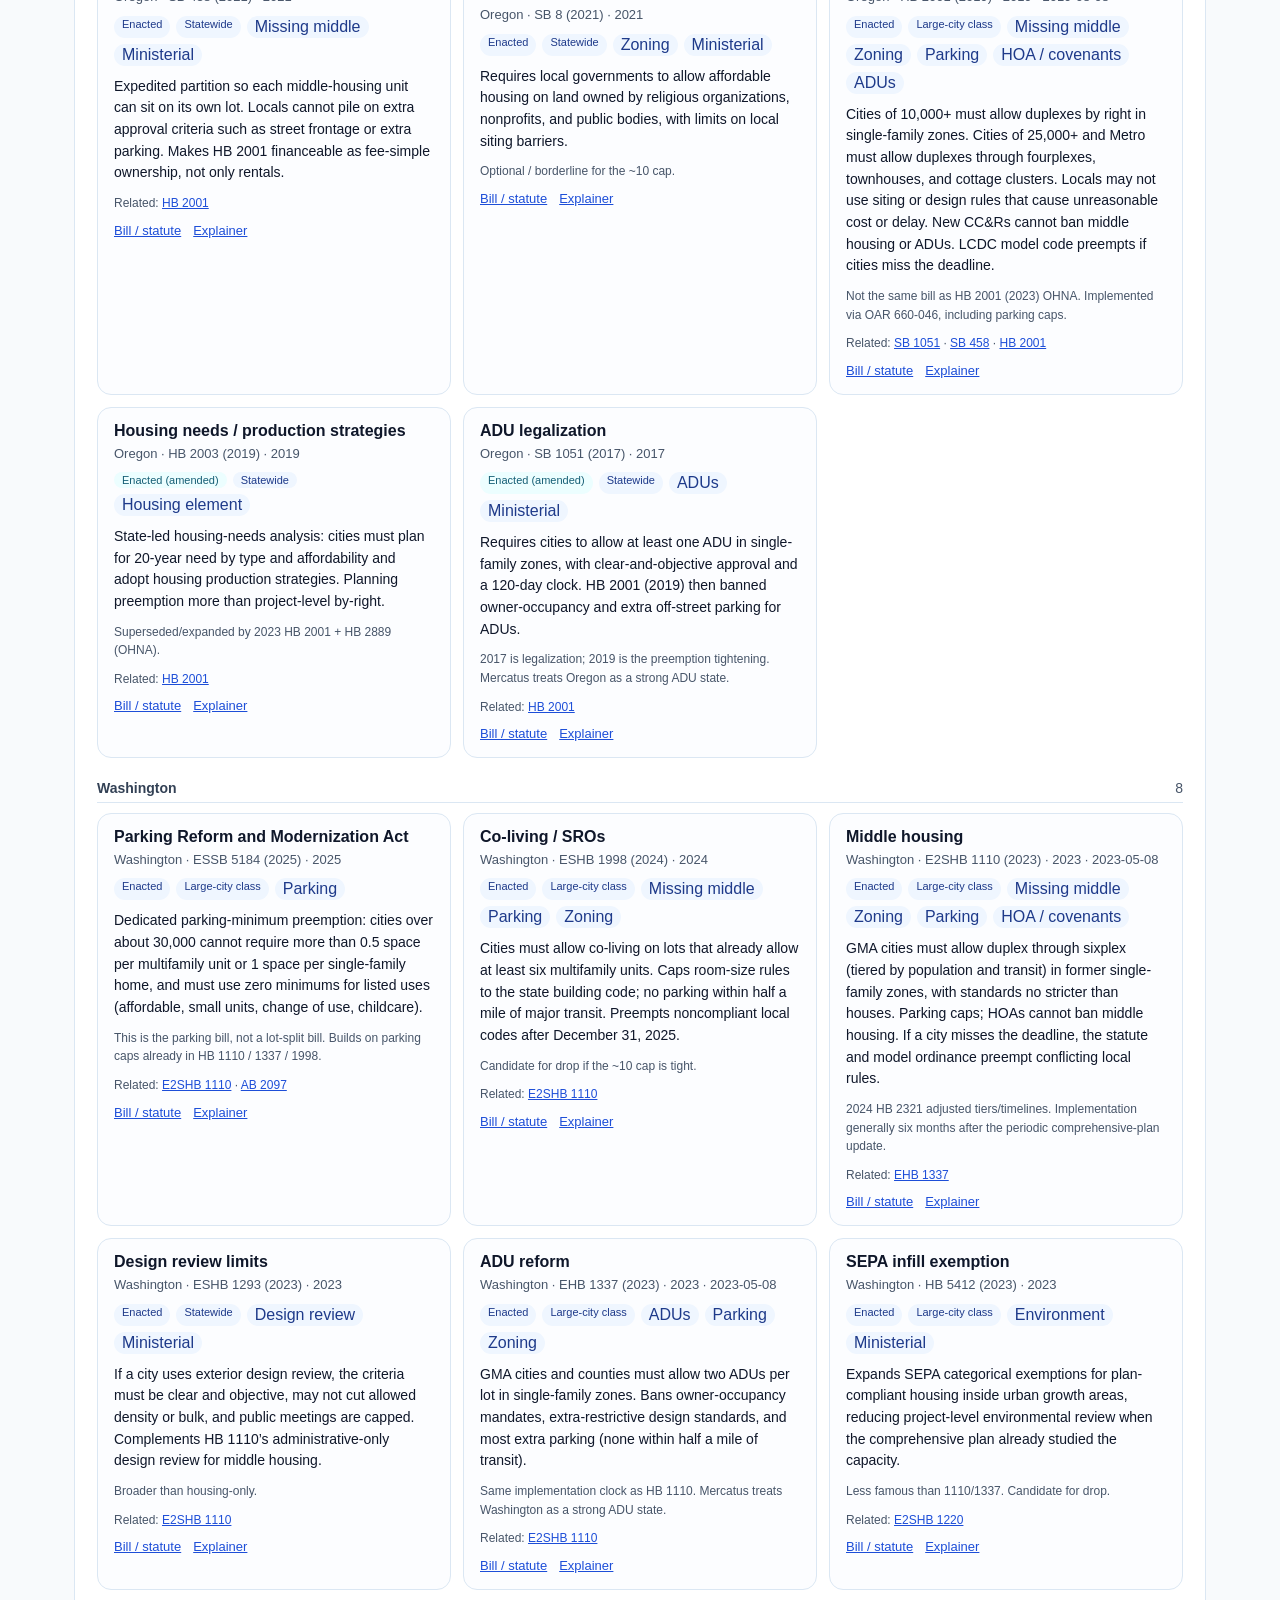
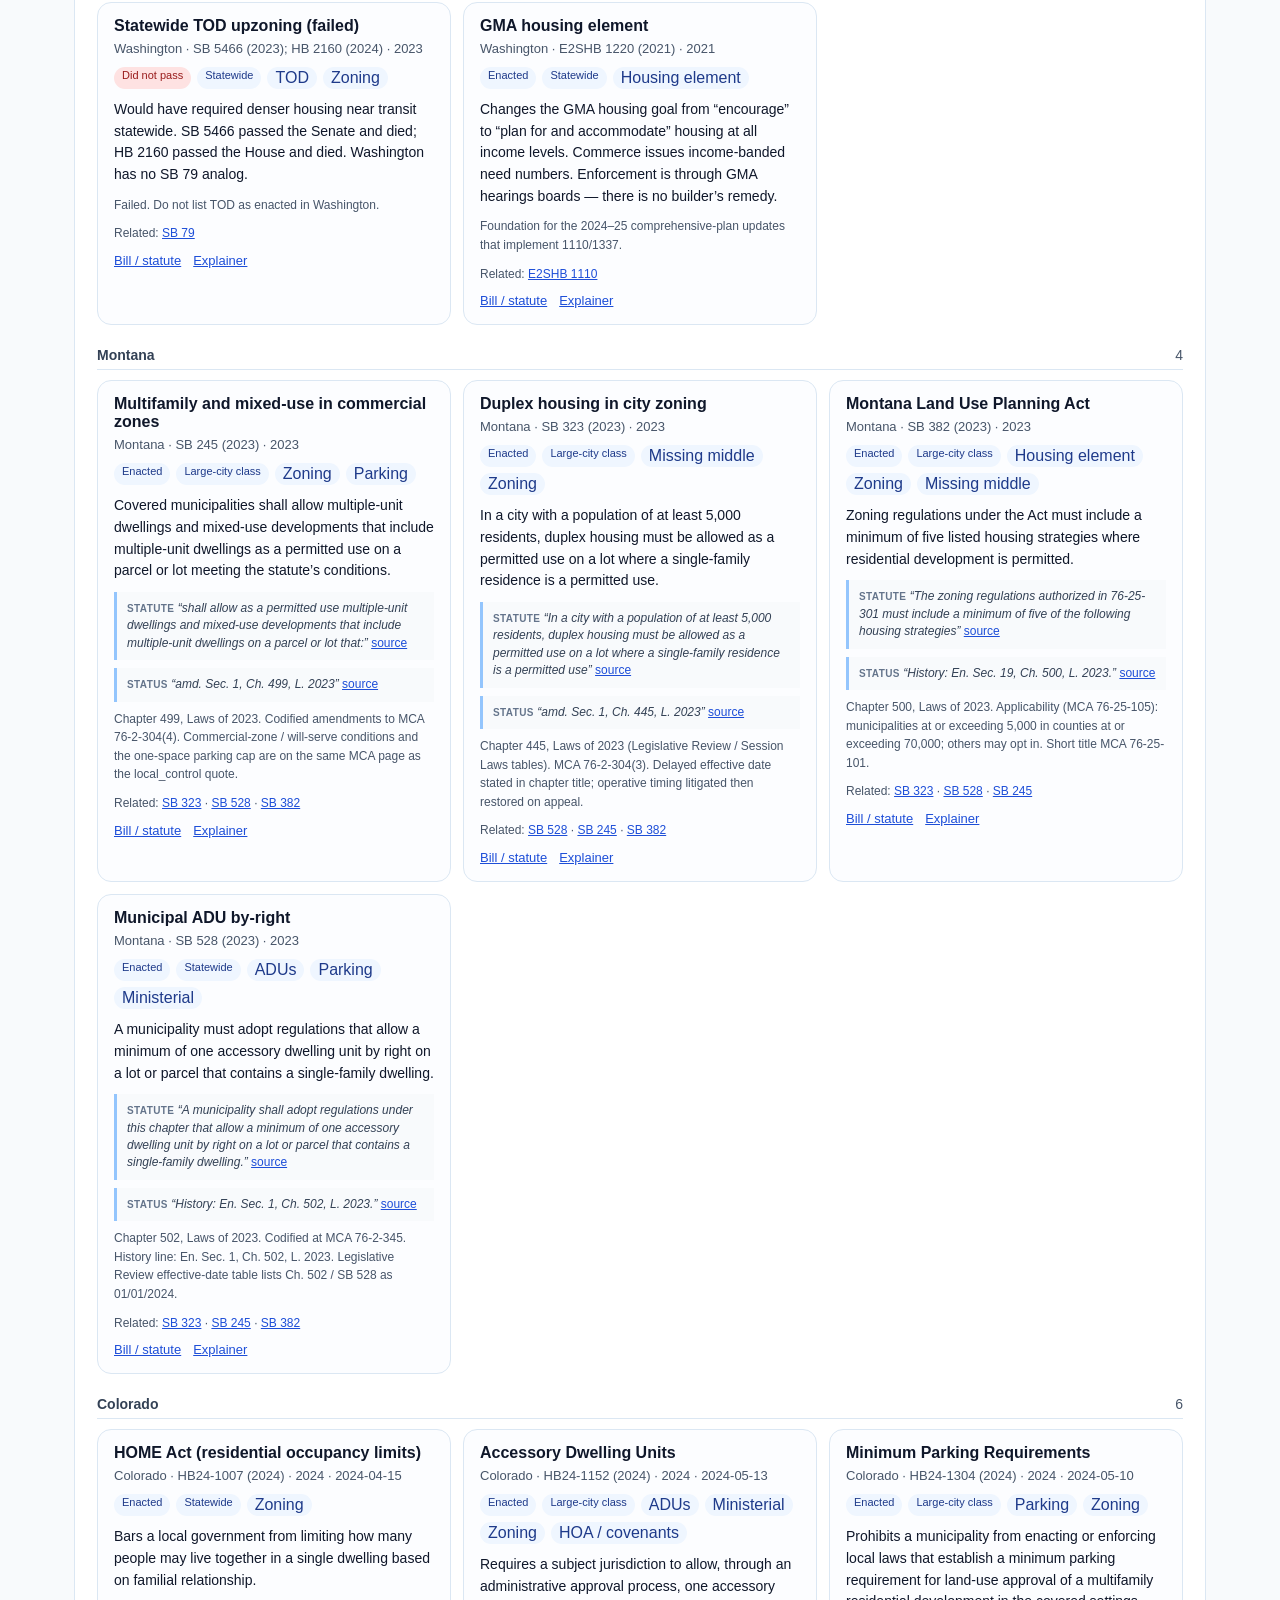
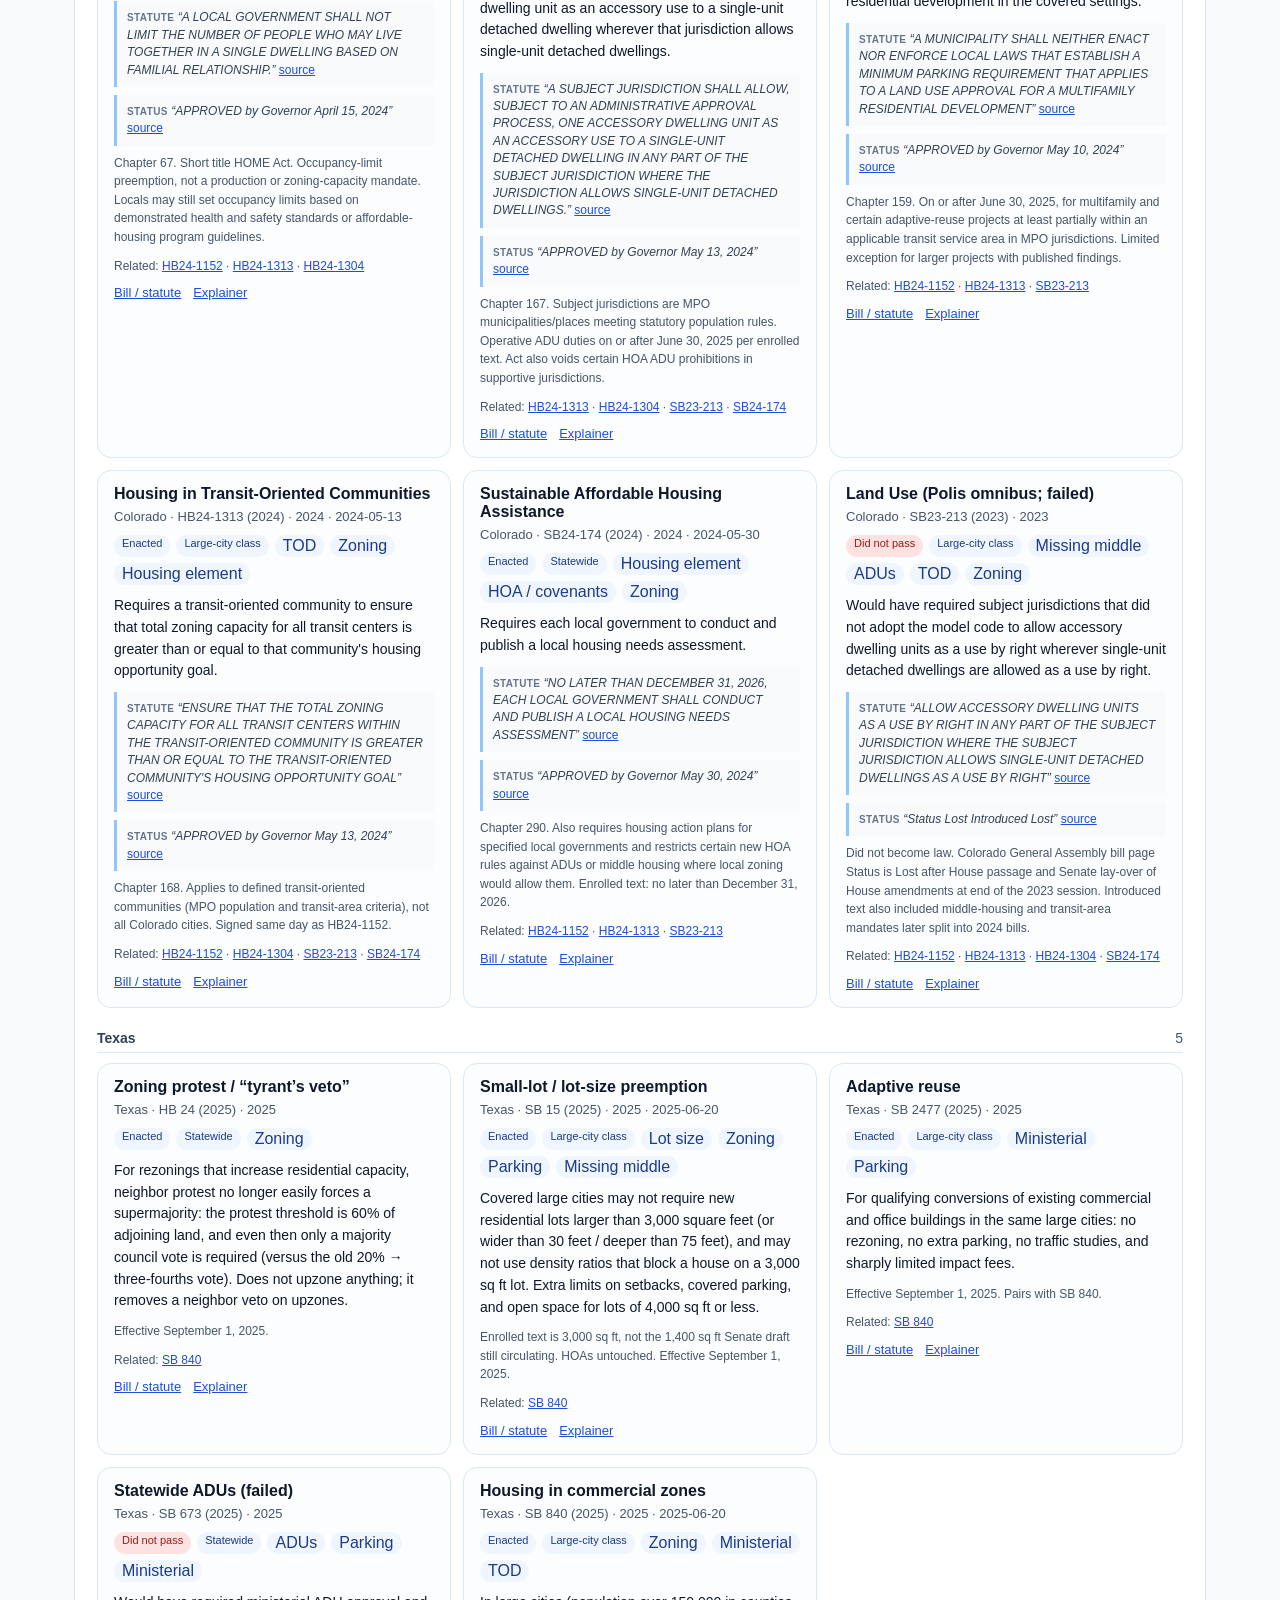
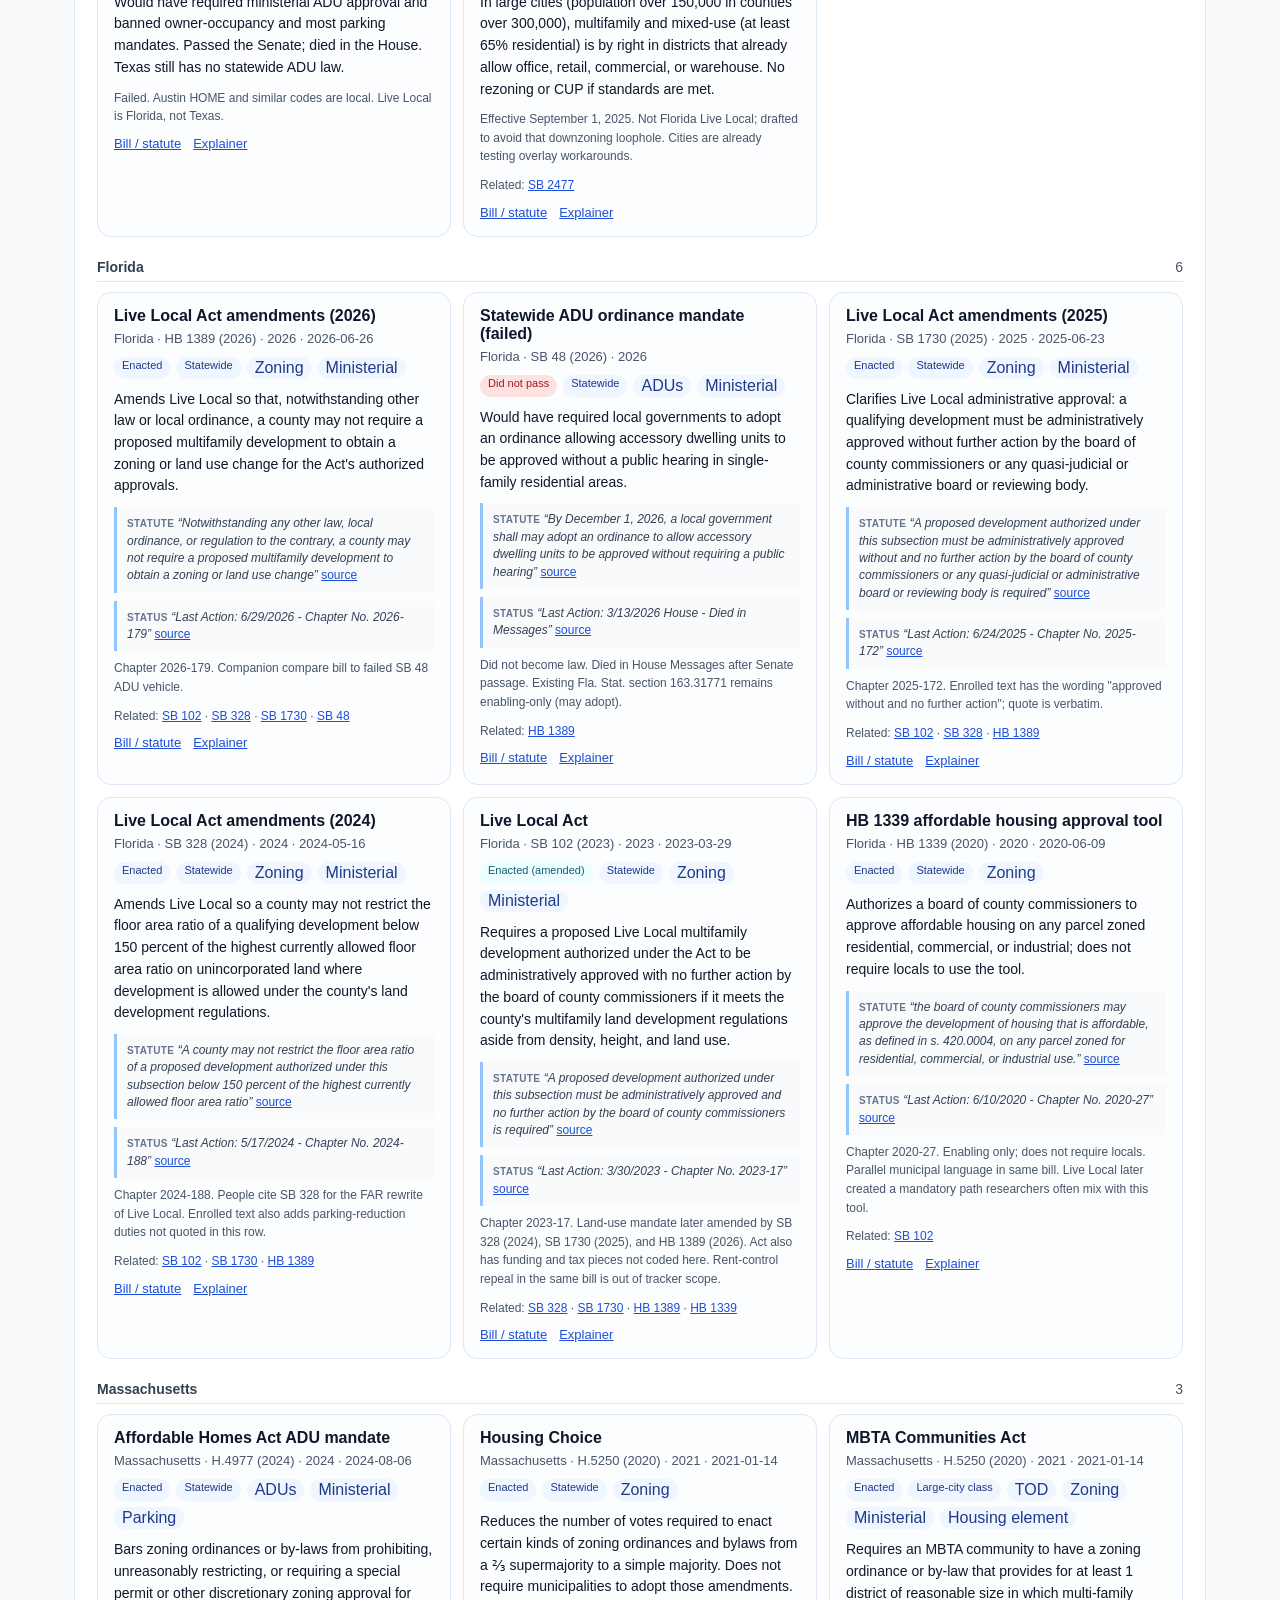
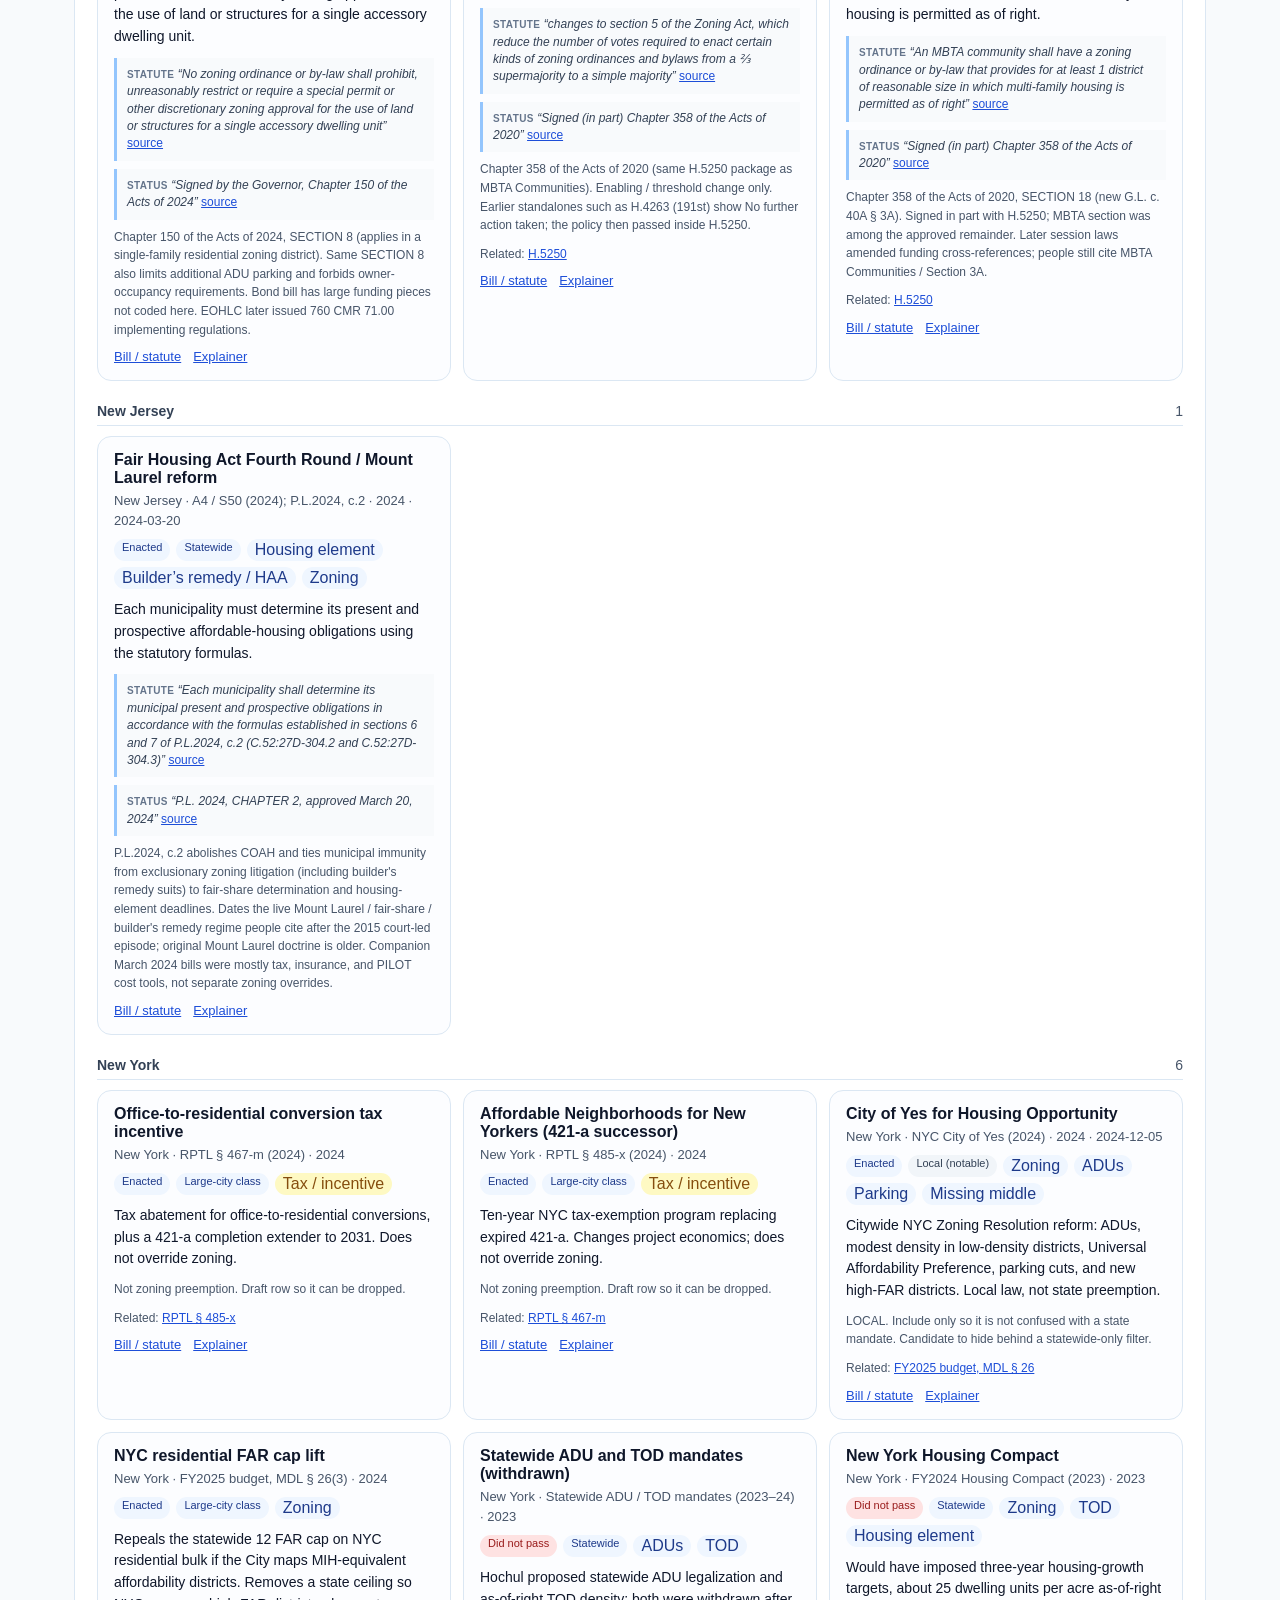
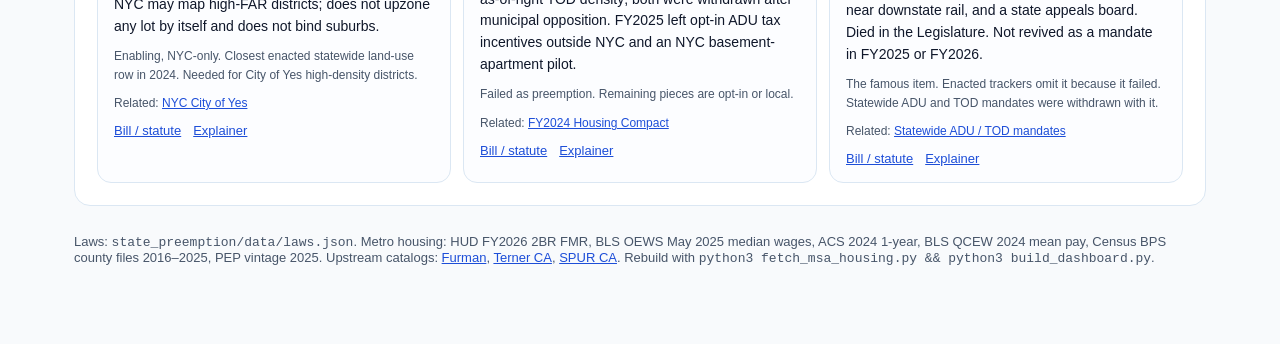
==== commit bc175615: "Default worker affordability to OEWS median wages. Co-authored-by: Cursor <cursoragent@cursor.com>" ====
--- a/housing-preemption/index.html
+++ b/housing-preemption/index.html
@@ -341,12 +341,14 @@
         <label>States <select id="msa-state"></select></label>
         <label>Vertical axis
           <select id="msa-y">
-            <option value="rent_to_qcew" selected>Pop.-wtd. 2BR FMR / QCEW worker pay</option>
+            <option value="rent_to_oews" selected>Pop.-wtd. 2BR FMR / OEWS median wage</option>
+            <option value="rent_to_qcew">Pop.-wtd. 2BR FMR / QCEW mean pay</option>
             <option value="rent_to_renter_income">Pop.-wtd. 2BR FMR / median renter income</option>
             <option value="rent_to_hh_income">Pop.-wtd. 2BR FMR / median household income</option>
             <option value="fmr_2br">Pop.-wtd. HUD 2BR FMR ($)</option>
             <option value="median_gross_rent">ACS median gross rent, all units ($)</option>
-            <option value="acs_rent_to_qcew">ACS median rent / QCEW worker pay</option>
+            <option value="acs_rent_to_oews">ACS median rent / OEWS median wage</option>
+            <option value="acs_rent_to_qcew">ACS median rent / QCEW mean pay</option>
             <option value="rent_burden_30">Rent-burdened (share 30%+)</option>
             <option value="rent_burden_50">Severely rent-burdened (share 50%+)</option>
             <option value="median_grapi">Median household GRAPI</option>
@@ -383,7 +385,7 @@
               <th data-msa-sort="name">Metro</th>
               <th class="num" data-msa-sort="pop_2025">Population</th>
               <th class="num" data-msa-sort="fmr_2br">Pop.-wtd. 2BR FMR</th>
-              <th class="num" data-msa-sort="rent_to_qcew">FMR / QCEW</th>
+              <th class="num" data-msa-sort="rent_to_oews">FMR / OEWS median</th>
               <th class="num" data-msa-sort="rent_to_renter_income">FMR / renter inc.</th>
               <th class="num" data-msa-sort="rent_burden_30">Share 30%+</th>
               <th class="num" data-msa-sort="rent_burden_50">Share 50%+</th>
@@ -507,7 +509,7 @@
 
     <footer>
       Laws: <code>state_preemption/data/laws.json</code>.
-      Metro housing: HUD FY2026 2BR FMR, ACS 2024 1-year, BLS QCEW 2024 annual pay, Census BPS county files 2016–2025, PEP vintage 2025.
+      Metro housing: HUD FY2026 2BR FMR, BLS OEWS May 2025 median wages, ACS 2024 1-year, BLS QCEW 2024 mean pay, Census BPS county files 2016–2025, PEP vintage 2025.
       Upstream catalogs:
       <a href="https://www.furmancenter.org/data-tool/land-use-reform-tracker/">Furman</a>,
       <a href="https://ternercenter.berkeley.edu/california-land-use-housing/">Terner CA</a>,
@@ -515,7 +517,7 @@
       Rebuild with <code>python3 fetch_msa_housing.py && python3 build_dashboard.py</code>.
     </footer>
   </div>
-  <script id="data" type="application/json">{"generated":"2026-08-25","states":{"CA":"California","OR":"Oregon","WA":"Washington","MT":"Montana","CO":"Colorado","TX":"Texas","FL":"Florida","MA":"Massachusetts","NJ":"New Jersey","NY":"New York"},"stateOrder":["CA","OR","WA","MT","CO","TX","FL","MA","NJ","NY"],"typeLabels":{"zoning":"Zoning","missing_middle":"Missing middle","adu":"ADUs","tod":"TOD","environment":"Environment","parking":"Parking","ministerial":"Ministerial","builders_remedy":"Builder’s remedy / HAA","housing_element":"Housing element","hoa_covenants":"HOA / covenants","design_review":"Design review","lot_size":"Lot size","funding_incentive":"Tax / incentive"},"typeShort":{"adu":"ADU","missing_middle":"Duplex+","tod":"TOD","parking":"Parking","ministerial":"Ministerial","housing_element":"Hsg. el.","builders_remedy":"Remedy","environment":"Env.","hoa_covenants":"HOA","lot_size":"Lot size","design_review":"Design","funding_incentive":"Tax"},"matrixTypes":["adu","missing_middle","tod","parking","ministerial","housing_element","builders_remedy","environment","hoa_covenants","lot_size","design_review","funding_incentive"],"statusLabels":{"enacted":"Enacted","amended":"Enacted (amended)","repealed":"Repealed","failed_notable":"Did not pass","admin_rule":"Admin rule"},"jurisdictionLabels":{"statewide":"Statewide","city_class":"Large-city class","local_notable":"Local (notable)"},"laws":[{"id":"ca-sb35","state":"CA","bill_number":"SB 35 (2017)","popular_name":"SB 35 streamlining","year_enacted":2017,"date_enacted":"2017-09-29","status":"amended","types":["ministerial","housing_element","environment"],"jurisdiction":"statewide","description":"In cities behind on RHNA production, qualifying multifamily infill must be approved ministerially against objective standards — no CUP, no discretionary design review, and no CEQA. The field still calls the process “SB 35” even after SB 423 rewrote the trigger.","source_url":"https://leginfo.legislature.ca.gov/faces/billNavClient.xhtml?bill_id=201720180SB35","explainer_url":"https://www.hcd.ca.gov/planning-and-community-development/housing-element-and-regional-housing-needs-allocation/sb-35","related_ids":["ca-sb423"],"notes":"Codified at Gov. Code § 65913.4. Expanded and effectively replaced by SB 423 (2023).","review_status":"draft"},{"id":"ca-sb423","state":"CA","bill_number":"SB 423 (2023)","popular_name":"SB 423 (SB 35 expansion)","year_enacted":2023,"date_enacted":"2023-10-11","status":"enacted","types":["ministerial","housing_element","environment"],"jurisdiction":"statewide","description":"Rewrites the SB 35 ministerial path: extends the sunset to 2036, adds housing-element noncompliance as a trigger, and changes labor and affordability rules. Locals still cannot impose discretionary review on qualifying projects.","source_url":"https://leginfo.legislature.ca.gov/faces/billNavClient.xhtml?bill_id=202320240SB423","explainer_url":"https://www.hcd.ca.gov/planning-and-community-development/housing-element-and-regional-housing-needs-allocation/sb-35","related_ids":["ca-sb35"],"notes":"People cite both SB 35 and SB 423. Keep as a separate card.","review_status":"draft"},{"id":"ca-sb9","state":"CA","bill_number":"SB 9 (2021)","popular_name":"HOME Act (duplex + lot split)","year_enacted":2021,"date_enacted":"2021-09-16","status":"enacted","types":["missing_middle","ministerial","zoning"],"jurisdiction":"statewide","description":"Requires ministerial approval of a duplex and an urban lot split in single-family zones, up to four units on a former one-house lot if objective standards are met. Cities may not hold discretionary hearings on qualifying projects.","source_url":"https://leginfo.legislature.ca.gov/faces/billNavClient.xhtml?bill_id=202120220SB9","explainer_url":"https://ternercenter.berkeley.edu/research-and-policy/sb-9-turns-one-data-and-insights-from-californias-first-year/","related_ids":[],"notes":"Follow-ons include SB 450 and SB 1123 (2024). Uptake has been modest relative to ADUs. Charter-city litigation.","review_status":"draft"},{"id":"ca-sb79","state":"CA","bill_number":"SB 79 (2025)","popular_name":"Abundant and Affordable Homes Near Transit Act","year_enacted":2025,"date_enacted":"2025-10-10","status":"enacted","types":["tod","zoning","ministerial"],"jurisdiction":"statewide","description":"Sets state height, density, and FAR for housing as an allowed use within about half a mile of qualifying rail and BRT stops in urban transit counties. Qualifying projects can use the SB 423 ministerial path. Closest successor to failed SB 827 / SB 50.","source_url":"https://leginfo.legislature.ca.gov/faces/billNavClient.xhtml?bill_id=202520260SB79","explainer_url":"https://www.hcd.ca.gov/planning-and-research/sb79-tod","related_ids":["ca-sb50","ca-sb423"],"notes":"Signed Oct 10, 2025; operative July 1, 2026. Local TOD alternative plans allowed if HCD concurs. Unincorporated areas wait until the 7th RHNA cycle.","review_status":"draft"},{"id":"ca-ceqa-infill","state":"CA","bill_number":"AB 130 / SB 131 (2025)","popular_name":"CEQA infill housing exemption","year_enacted":2025,"date_enacted":"2025-06-30","status":"enacted","types":["environment","ministerial"],"jurisdiction":"statewide","description":"Budget trailers creating a statutory CEQA exemption for qualifying urban infill housing (Pub. Res. Code § 21080.66), plus exemptions for housing-element rezones and a limited ‘near-miss’ review path. This is the 2025 CEQA housing reform.","source_url":"https://leginfo.legislature.ca.gov/faces/billNavClient.xhtml?bill_id=202520260AB130","explainer_url":"https://abag.ca.gov/sites/default/files/documents/2025-07/AB-130-SB-131-2025-Summary-07312025.pdf","related_ids":["ca-sb330"],"notes":"AB 130 also made SB 330 / HAA vesting and hearing limits permanent. SB 131 is the broader CEQA trailer.","review_status":"draft"},{"id":"ca-haa","state":"CA","bill_number":"SB 167 / AB 678 / AB 1515 (2017)","popular_name":"Housing Accountability Act and builder’s remedy revival","year_enacted":2017,"date_enacted":null,"status":"amended","types":["builders_remedy","zoning","housing_element"],"jurisdiction":"statewide","description":"The HAA bars denial or density cuts of code-compliant housing without written findings. The 2017 bills raised the proof standard and added per-unit penalties. When a housing element is noncompliant, builder’s remedy lets qualifying affordable projects proceed even if they violate local zoning.","source_url":"https://www.hcd.ca.gov/community-development/housing-element/housing-element-memos/docs/hcd-memo-on-haa-final-sept2020.pdf","explainer_url":"https://leginfo.legislature.ca.gov/faces/billNavClient.xhtml?bill_id=202320240AB1893","related_ids":["ca-housing-element"],"notes":"HAA originated in 1982. AB 1633 (2023) treats abusive CEQA delay as an HAA disapproval. AB 1893 / AB 1886 (2024) write builder’s remedy into statute and cap density/standards.","review_status":"draft"},{"id":"ca-adu-2016","state":"CA","bill_number":"SB 1069 / AB 2299 (2016)","popular_name":"ADU by-right (2016 package)","year_enacted":2016,"date_enacted":null,"status":"amended","types":["adu","ministerial","parking"],"jurisdiction":"statewide","description":"First statewide mandate that cities ministerially approve accessory dwelling units meeting state standards, with limits on parking and fees. Converted ADUs from an optional local courtesy into a by-right use, but left owner-occupancy, size, and setback loopholes that many cities used to blunt it.","source_url":"https://leginfo.legislature.ca.gov/faces/billNavClient.xhtml?bill_id=201520160SB1069","explainer_url":"https://bipartisanpolicy.org/article/accessory-dwelling-units-adus-in-california/","related_ids":["ca-adu-2019"],"notes":"The 2016 break. Codified mainly at Gov. Code § 65852.2. Superseded in practice by the 2019 package.","review_status":"draft"},{"id":"ca-adu-2019","state":"CA","bill_number":"AB 68 / AB 881 / SB 13 (2019)","popular_name":"ADU loophole-closing (2019 package)","year_enacted":2019,"date_enacted":null,"status":"amended","types":["adu","ministerial","parking","hoa_covenants"],"jurisdiction":"statewide","description":"Closes the 2016 loopholes: bans owner-occupancy requirements, caps parking and setbacks, requires JADUs, shortens shot clocks, and (with AB 670 / AB 3182) preempts HOA and condo restrictions. This is the package associated with the post-2019 ADU boom.","source_url":"https://leginfo.legislature.ca.gov/faces/billNavClient.xhtml?bill_id=201920200AB68","explainer_url":"https://cayimby.org/reports/california-adu-reform-a-retrospective/","related_ids":["ca-adu-2016"],"notes":"Also AB 670 / AB 3182 (HOA/condo). AB 976 later made the owner-occupancy ban permanent. Gov. Code §§ 65852.2, 65852.22.","review_status":"draft"},{"id":"ca-sb330","state":"CA","bill_number":"SB 330 (2019)","popular_name":"Housing Crisis Act","year_enacted":2019,"date_enacted":"2019-10-09","status":"amended","types":["zoning","ministerial","housing_element"],"jurisdiction":"statewide","description":"Statewide housing-crisis rules: no net-loss downzoning of housing capacity, a preliminary application that vests standards, and a cap on hearings. Constrains process and downzoning more than it upzones.","source_url":"https://leginfo.legislature.ca.gov/faces/billNavClient.xhtml?bill_id=201920200SB330","explainer_url":"https://bbklaw.com/resources/la-071025-ab-130-and-sb-131-include-updates-to-major-california-housing-laws","related_ids":["ca-ceqa-infill"],"notes":"Extended by SB 8 (2021). Made permanent by AB 130 (2025).","review_status":"draft"},{"id":"ca-ab2011","state":"CA","bill_number":"AB 2011 (2022)","popular_name":"Affordable Housing and High Road Jobs Act","year_enacted":2022,"date_enacted":"2022-09-28","status":"amended","types":["tod","ministerial","zoning"],"jurisdiction":"statewide","description":"Ministerial, CEQA-exempt path for 100% affordable or mixed-income housing on commercially zoned sites and specified corridors, with labor standards. Locals cannot impose extra discretionary review on eligible projects.","source_url":"https://leginfo.legislature.ca.gov/faces/billNavClient.xhtml?bill_id=202120220AB2011","explainer_url":"https://www.hcd.ca.gov/sites/default/files/docs/planning-and-community/aff-hsg-high-roads-jobs-act-ab-2011.pdf","related_ids":[],"notes":"Cleaned up by AB 2243 (2024). Companion SB 6 is the weaker commercial-to-residential path — not a separate greatest hit.","review_status":"draft"},{"id":"ca-ab2097","state":"CA","bill_number":"AB 2097 (2022)","popular_name":"Parking near transit","year_enacted":2022,"date_enacted":"2022-09-22","status":"enacted","types":["parking","tod"],"jurisdiction":"statewide","description":"Public agencies may not impose parking minimums on most residential or commercial projects within half a mile of a major transit stop, with a narrow hardship exception.","source_url":"https://leginfo.legislature.ca.gov/faces/billNavClient.xhtml?bill_id=202120220AB2097","explainer_url":"https://leginfo.legislature.ca.gov/faces/billNavClient.xhtml?bill_id=202120220AB2097","related_ids":["wa-sb5184","or-cfec"],"notes":"California’s analog to Oregon CFEC parking rules and Washington SB 5184.","review_status":"draft"},{"id":"ca-density-bonus","state":"CA","bill_number":"AB 2345 (2020); AB 1287 (2023)","popular_name":"State Density Bonus Law (modern expansions)","year_enacted":2020,"date_enacted":null,"status":"amended","types":["zoning"],"jurisdiction":"statewide","description":"If a project provides specified affordable units, the city must grant extra density and incentives or waivers of local development standards (height, setbacks, parking). Local refusal is tightly limited. Post-2015 expansions are what practice actually uses.","source_url":"https://leginfo.legislature.ca.gov/faces/codes_displaySection.xhtml?lawCode=GOV&sectionNum=65915","explainer_url":"https://ternercenter.berkeley.edu/wp-content/uploads/2023/04/New-Pathways-to-Encourage-Housing-Production-Evaluating-Californias-Recent-Housing-Legislation-April-2023-Final.pdf","related_ids":["ca-sb35","ca-ab2011","ca-sb79"],"notes":"Original statute 1979 (Gov. Code § 65915). Do not treat 1979 as a post-2015 reform. Stacks with SB 35/423, AB 2011, SB 79.","review_status":"draft"},{"id":"ca-housing-element","state":"CA","bill_number":"AB 72 (2017); SB 166 (2017)","popular_name":"Housing Element / RHNA enforcement","year_enacted":2017,"date_enacted":null,"status":"enacted","types":["housing_element","builders_remedy"],"jurisdiction":"statewide","description":"Locals must zone for state-assigned RHNA. After 2017, HCD can find adopted elements out of compliance; that turns on builder’s remedy, SB 35/423, and AG/HCD enforcement. Planning preemption with a project-level penalty, not a by-right duplex bill.","source_url":"https://www.hcd.ca.gov/planning-and-community-development/housing-elements","explainer_url":"https://ternercenter.berkeley.edu/wp-content/uploads/2023/04/New-Pathways-to-Encourage-Housing-Production-Evaluating-Californias-Recent-Housing-Legislation-April-2023-Final.pdf","related_ids":["ca-haa","ca-sb35"],"notes":"6th-cycle RHNA (2021–29) is when this became politically explosive.","review_status":"draft"},{"id":"ca-sb10","state":"CA","bill_number":"SB 10 (2021)","popular_name":"SB 10 optional upzoning","year_enacted":2021,"date_enacted":"2021-09-16","status":"enacted","types":["zoning","environment"],"jurisdiction":"statewide","description":"Lets a local legislative body upzone a parcel to up to 10 units with a CEQA exemption. It does not require cities to do so. Frequently cited; weaker as preemption than SB 9, SB 35, or SB 79.","source_url":"https://leginfo.legislature.ca.gov/faces/billNavClient.xhtml?bill_id=202120220SB10","explainer_url":"https://leginfo.legislature.ca.gov/faces/billNavClient.xhtml?bill_id=202120220SB10","related_ids":["ca-sb9"],"notes":"Opt-in. Include only as a discussed-but-optional item. Candidate for drop.","review_status":"draft"},{"id":"ca-sb50","state":"CA","bill_number":"SB 50 (2019)","popular_name":"SB 50 TOD / missing-middle (failed)","year_enacted":2019,"date_enacted":null,"status":"failed_notable","types":["tod","missing_middle","zoning"],"jurisdiction":"statewide","description":"Would have required denser housing near transit and job centers statewide. Died in the Legislature. The political ancestor of SB 79.","source_url":"https://leginfo.legislature.ca.gov/faces/billNavClient.xhtml?bill_id=201920200SB50","explainer_url":"https://leginfo.legislature.ca.gov/faces/billNavClient.xhtml?bill_id=201920200SB50","related_ids":["ca-sb79"],"notes":"Failed. Also related: SB 827 (2018). Keep for the political record; easy to hide with the failed filter.","review_status":"draft"},{"id":"wa-hb1110","state":"WA","bill_number":"E2SHB 1110 (2023)","popular_name":"Middle housing","year_enacted":2023,"date_enacted":"2023-05-08","status":"enacted","types":["missing_middle","zoning","parking","hoa_covenants"],"jurisdiction":"city_class","description":"GMA cities must allow duplex through sixplex (tiered by population and transit) in former single-family zones, with standards no stricter than houses. Parking caps; HOAs cannot ban middle housing. If a city misses the deadline, the statute and model ordinance preempt conflicting local rules.","source_url":"https://lawfilesext.leg.wa.gov/biennium/2023-24/Pdf/Bills/Session%20Laws/House/1110-S2.SL.pdf","explainer_url":"https://mrsc.org/stay-informed/mrsc-insight/july-2023/major-changes-to-washington-housing-laws","related_ids":["wa-hb1337"],"notes":"2024 HB 2321 adjusted tiers/timelines. Implementation generally six months after the periodic comprehensive-plan update.","review_status":"draft"},{"id":"wa-hb1337","state":"WA","bill_number":"EHB 1337 (2023)","popular_name":"ADU reform","year_enacted":2023,"date_enacted":"2023-05-08","status":"enacted","types":["adu","parking","zoning"],"jurisdiction":"city_class","description":"GMA cities and counties must allow two ADUs per lot in single-family zones. Bans owner-occupancy mandates, extra-restrictive design standards, and most extra parking (none within half a mile of transit).","source_url":"https://app.leg.wa.gov/billsummary?BillNumber=1337&Year=2023","explainer_url":"https://mrsc.org/stay-informed/mrsc-insight/july-2023/major-changes-to-washington-housing-laws","related_ids":["wa-hb1110"],"notes":"Same implementation clock as HB 1110. Mercatus treats Washington as a strong ADU state.","review_status":"draft"},{"id":"wa-hb1293","state":"WA","bill_number":"ESHB 1293 (2023)","popular_name":"Design review limits","year_enacted":2023,"date_enacted":null,"status":"enacted","types":["design_review","ministerial"],"jurisdiction":"statewide","description":"If a city uses exterior design review, the criteria must be clear and objective, may not cut allowed density or bulk, and public meetings are capped. Complements HB 1110’s administrative-only design review for middle housing.","source_url":"https://app.leg.wa.gov/billsummary?BillNumber=1293&Year=2023","explainer_url":"https://mrsc.org/stay-informed/mrsc-insight/july-2023/major-changes-to-washington-housing-laws","related_ids":["wa-hb1110"],"notes":"Broader than housing-only.","review_status":"draft"},{"id":"wa-hb1220","state":"WA","bill_number":"E2SHB 1220 (2021)","popular_name":"GMA housing element","year_enacted":2021,"date_enacted":null,"status":"enacted","types":["housing_element"],"jurisdiction":"statewide","description":"Changes the GMA housing goal from “encourage” to “plan for and accommodate” housing at all income levels. Commerce issues income-banded need numbers. Enforcement is through GMA hearings boards — there is no builder’s remedy.","source_url":"https://app.leg.wa.gov/billsummary?BillNumber=1220&Year=2021","explainer_url":"https://www.commerce.wa.gov/growth-management/housing-planning/housing-guidance/","related_ids":["wa-hb1110"],"notes":"Foundation for the 2024–25 comprehensive-plan updates that implement 1110/1337.","review_status":"draft"},{"id":"wa-sb5184","state":"WA","bill_number":"ESSB 5184 (2025)","popular_name":"Parking Reform and Modernization Act","year_enacted":2025,"date_enacted":null,"status":"enacted","types":["parking"],"jurisdiction":"city_class","description":"Dedicated parking-minimum preemption: cities over about 30,000 cannot require more than 0.5 space per multifamily unit or 1 space per single-family home, and must use zero minimums for listed uses (affordable, small units, change of use, childcare).","source_url":"https://lawfilesext.leg.wa.gov/biennium/2025-26/Pdf/Bills/Session%20Laws/Senate/5184-S.SL.pdf","explainer_url":"https://wacities.org/advocacy/news/advocacy-news/2025/04/18/another-bill-restricts-cities--ability-to-ensure-parking-is-provided-with-development","related_ids":["wa-hb1110","ca-ab2097"],"notes":"This is the parking bill, not a lot-split bill. Builds on parking caps already in HB 1110 / 1337 / 1998.","review_status":"draft"},{"id":"wa-hb1998","state":"WA","bill_number":"ESHB 1998 (2024)","popular_name":"Co-living / SROs","year_enacted":2024,"date_enacted":null,"status":"enacted","types":["missing_middle","parking","zoning"],"jurisdiction":"city_class","description":"Cities must allow co-living on lots that already allow at least six multifamily units. Caps room-size rules to the state building code; no parking within half a mile of major transit. Preempts noncompliant local codes after December 31, 2025.","source_url":"https://app.leg.wa.gov/billsummary?BillNumber=1998&Year=2023","explainer_url":"https://app.leg.wa.gov/billsummary?BillNumber=1998&Year=2023","related_ids":["wa-hb1110"],"notes":"Candidate for drop if the ~10 cap is tight.","review_status":"draft"},{"id":"wa-hb5412","state":"WA","bill_number":"HB 5412 (2023)","popular_name":"SEPA infill exemption","year_enacted":2023,"date_enacted":null,"status":"enacted","types":["environment","ministerial"],"jurisdiction":"city_class","description":"Expands SEPA categorical exemptions for plan-compliant housing inside urban growth areas, reducing project-level environmental review when the comprehensive plan already studied the capacity.","source_url":"https://app.leg.wa.gov/billsummary?BillNumber=5412&Year=2023","explainer_url":"https://www.sightline.org/2023/05/08/how-the-washington-legislature-burst-the-housing-abundance-dam/","related_ids":["wa-hb1220"],"notes":"Less famous than 1110/1337. Candidate for drop.","review_status":"draft"},{"id":"wa-tod-failed","state":"WA","bill_number":"SB 5466 (2023); HB 2160 (2024)","popular_name":"Statewide TOD upzoning (failed)","year_enacted":2023,"date_enacted":null,"status":"failed_notable","types":["tod","zoning"],"jurisdiction":"statewide","description":"Would have required denser housing near transit statewide. SB 5466 passed the Senate and died; HB 2160 passed the House and died. Washington has no SB 79 analog.","source_url":"https://app.leg.wa.gov/billsummary?BillNumber=5466&Year=2023","explainer_url":"https://www.sightline.org/2023/05/08/how-the-washington-legislature-burst-the-housing-abundance-dam/","related_ids":["ca-sb79"],"notes":"Failed. Do not list TOD as enacted in Washington.","review_status":"draft"},{"id":"or-hb2001-2019","state":"OR","bill_number":"HB 2001 (2019)","popular_name":"Missing-middle housing","year_enacted":2019,"date_enacted":"2019-08-08","status":"enacted","types":["missing_middle","zoning","parking","hoa_covenants","adu"],"jurisdiction":"city_class","description":"Cities of 10,000+ must allow duplexes by right in single-family zones. Cities of 25,000+ and Metro must allow duplexes through fourplexes, townhouses, and cottage clusters. Locals may not use siting or design rules that cause unreasonable cost or delay. New CC&Rs cannot ban middle housing or ADUs. LCDC model code preempts if cities miss the deadline.","source_url":"https://olis.oregonlegislature.gov/liz/2019R1/Downloads/MeasureDocument/HB2001/Enrolled","explainer_url":"https://www.oregon.gov/lcd/UP/Documents/HB2001TechnicalOverview.pdf","related_ids":["or-sb1051","or-sb458","or-ohna"],"notes":"Not the same bill as HB 2001 (2023) OHNA. Implemented via OAR 660-046, including parking caps.","review_status":"draft"},{"id":"or-sb1051","state":"OR","bill_number":"SB 1051 (2017)","popular_name":"ADU legalization","year_enacted":2017,"date_enacted":null,"status":"amended","types":["adu","ministerial"],"jurisdiction":"statewide","description":"Requires cities to allow at least one ADU in single-family zones, with clear-and-objective approval and a 120-day clock. HB 2001 (2019) then banned owner-occupancy and extra off-street parking for ADUs.","source_url":"https://olis.oregonlegislature.gov/liz/2017R1/Downloads/MeasureDocument/SB1051/Enrolled","explainer_url":"https://www.mercatus.org/research/policy-briefs/taxonomy-state-accessory-dwelling-unit-laws-2025","related_ids":["or-hb2001-2019"],"notes":"2017 is legalization; 2019 is the preemption tightening. Mercatus treats Oregon as a strong ADU state.","review_status":"draft"},{"id":"or-hb2003","state":"OR","bill_number":"HB 2003 (2019)","popular_name":"Housing needs / production strategies","year_enacted":2019,"date_enacted":null,"status":"amended","types":["housing_element"],"jurisdiction":"statewide","description":"State-led housing-needs analysis: cities must plan for 20-year need by type and affordability and adopt housing production strategies. Planning preemption more than project-level by-right.","source_url":"https://olis.oregonlegislature.gov/liz/2019R1/Downloads/MeasureDocument/HB2003/Enrolled","explainer_url":"https://olis.oregonlegislature.gov/liz/2019R1/Downloads/MeasureDocument/HB2003/Enrolled","related_ids":["or-ohna"],"notes":"Superseded/expanded by 2023 HB 2001 + HB 2889 (OHNA).","review_status":"draft"},{"id":"or-sb458","state":"OR","bill_number":"SB 458 (2021)","popular_name":"Middle-housing land divisions","year_enacted":2021,"date_enacted":null,"status":"enacted","types":["missing_middle","ministerial"],"jurisdiction":"statewide","description":"Expedited partition so each middle-housing unit can sit on its own lot. Locals cannot pile on extra approval criteria such as street frontage or extra parking. Makes HB 2001 financeable as fee-simple ownership, not only rentals.","source_url":"https://olis.oregonlegislature.gov/liz/2021R1/Downloads/MeasureDocument/SB458/Enrolled","explainer_url":"https://www.oregon.gov/lcd/housing/pages/choice.aspx","related_ids":["or-hb2001-2019"],"notes":"","review_status":"draft"},{"id":"or-sb1537","state":"OR","bill_number":"SB 1537 (2024)","popular_name":"HAPO and mandatory adjustments","year_enacted":2024,"date_enacted":null,"status":"enacted","types":["ministerial","zoning","parking"],"jurisdiction":"statewide","description":"Creates the Housing Accountability and Production Office. Locals must grant specified adjustments for qualifying housing (parking fully adjustable; about 10% lot-size and coverage, among others). Limited urban-growth-boundary land-readiness tools.","source_url":"https://olis.oregonlegislature.gov/liz/2024R1/Downloads/MeasureDocument/SB1537/Enrolled","explainer_url":"https://www.oregon.gov/lcd/Housing/Documents/DLCD_SB1537_Guidance_FAQ.pdf","related_ids":[],"notes":"HAPO operational July 1, 2025. Cities can apply for an exemption if they already grant adjustments at a high rate. Do not conflate with CFEC.","review_status":"draft"},{"id":"or-ohna","state":"OR","bill_number":"HB 2001 (2023); HB 2889 (2023)","popular_name":"Oregon Housing Needs Analysis (OHNA)","year_enacted":2023,"date_enacted":null,"status":"enacted","types":["housing_element"],"jurisdiction":"statewide","description":"Replaces the 2019 housing-needs machinery with a DAS-run needs analysis, allocated need by income, production targets, and a DLCD housing-acceleration audit path for underperforming cities. Closer to California RHNA than to duplex legalization.","source_url":"https://www.oregon.gov/lcd/Housing/Documents/RAC1_09_HB2001_2889_Summary_FINAL.pdf","explainer_url":"https://olis.oregonlegislature.gov/liz/2023R1/Measures/Overview/HB2889","related_ids":["or-hb2003","or-hb2001-2019"],"notes":"Different bill from 2019 HB 2001. Same number, different session.","review_status":"draft"},{"id":"or-cfec","state":"OR","bill_number":"LCDC CFEC rules (2022)","popular_name":"Climate-Friendly and Equitable Communities","year_enacted":2022,"date_enacted":null,"status":"admin_rule","types":["parking","tod"],"jurisdiction":"city_class","description":"Binding LCDC rules (not a statute): Metro-area cities must designate dense, transit-served climate-friendly areas and reform parking — no mandates within half a mile of frequent transit, and no mandates for small units, affordable housing, and similar uses, or repeal minimums outright.","source_url":"https://www.oregon.gov/lcd/CL/Pages/CFEC.aspx","explainer_url":"https://www.oregon.gov/lcd/CL/Documents/CFECOverviewImplementation.pdf","related_ids":["or-hb2001-2019"],"notes":"EO 20-04; OAR 660-012, 660-044. Often mis-cited as a single statute.","review_status":"draft"},{"id":"or-sb8","state":"OR","bill_number":"SB 8 (2021)","popular_name":"Affordable housing on religious and nonprofit land","year_enacted":2021,"date_enacted":null,"status":"enacted","types":["zoning","ministerial"],"jurisdiction":"statewide","description":"Requires local governments to allow affordable housing on land owned by religious organizations, nonprofits, and public bodies, with limits on local siting barriers.","source_url":"https://olis.oregonlegislature.gov/liz/2021R1/Downloads/MeasureDocument/SB8/Enrolled","explainer_url":"https://onlyplans.io/zoning/preemptions/","related_ids":[],"notes":"Optional / borderline for the ~10 cap.","review_status":"draft"},{"id":"tx-sb840","state":"TX","bill_number":"SB 840 (2025)","popular_name":"Housing in commercial zones","year_enacted":2025,"date_enacted":"2025-06-20","status":"enacted","types":["zoning","ministerial","tod"],"jurisdiction":"city_class","description":"In large cities (population over 150,000 in counties over 300,000), multifamily and mixed-use (at least 65% residential) is by right in districts that already allow office, retail, commercial, or warehouse. No rezoning or CUP if standards are met.","source_url":"https://capitol.texas.gov/BillLookup/History.aspx?LegSess=89R&Bill=SB840","explainer_url":"https://www.aei.org/research-products/report/texas-sb-840/","related_ids":["tx-sb2477"],"notes":"Effective September 1, 2025. Not Florida Live Local; drafted to avoid that downzoning loophole. Cities are already testing overlay workarounds.","review_status":"draft"},{"id":"tx-sb15","state":"TX","bill_number":"SB 15 (2025)","popular_name":"Small-lot / lot-size preemption","year_enacted":2025,"date_enacted":"2025-06-20","status":"enacted","types":["lot_size","zoning","parking","missing_middle"],"jurisdiction":"city_class","description":"Covered large cities may not require new residential lots larger than 3,000 square feet (or wider than 30 feet / deeper than 75 feet), and may not use density ratios that block a house on a 3,000 sq ft lot. Extra limits on setbacks, covered parking, and open space for lots of 4,000 sq ft or less.","source_url":"https://capitol.texas.gov/tlodocs/89R/billtext/html/SB00015F.htm","explainer_url":"https://natlawreview.com/article/texas-enacts-critical-real-estate-reforms-senate-bills-15-17-840","related_ids":["tx-sb840"],"notes":"Enrolled text is 3,000 sq ft, not the 1,400 sq ft Senate draft still circulating. HOAs untouched. Effective September 1, 2025.","review_status":"draft"},{"id":"tx-hb24","state":"TX","bill_number":"HB 24 (2025)","popular_name":"Zoning protest / “tyrant’s veto”","year_enacted":2025,"date_enacted":null,"status":"enacted","types":["zoning"],"jurisdiction":"statewide","description":"For rezonings that increase residential capacity, neighbor protest no longer easily forces a supermajority: the protest threshold is 60% of adjoining land, and even then only a majority council vote is required (versus the old 20% → three-fourths vote). Does not upzone anything; it removes a neighbor veto on upzones.","source_url":"https://capitol.texas.gov/tlodocs/89R/billtext/html/HB00024F.htm","explainer_url":"https://texaslawbook.net/unlocking-multifamily-development-and-land-use-in-texas-cities/","related_ids":["tx-sb840"],"notes":"Effective September 1, 2025.","review_status":"draft"},{"id":"tx-sb2477","state":"TX","bill_number":"SB 2477 (2025)","popular_name":"Adaptive reuse","year_enacted":2025,"date_enacted":null,"status":"enacted","types":["ministerial","parking"],"jurisdiction":"city_class","description":"For qualifying conversions of existing commercial and office buildings in the same large cities: no rezoning, no extra parking, no traffic studies, and sharply limited impact fees.","source_url":"https://capitol.texas.gov/BillLookup/History.aspx?LegSess=89R&Bill=SB2477","explainer_url":"https://www.foley.com/insights/publications/2025/texas-senate-bill-840-and-texas-senate-bill-2477/","related_ids":["tx-sb840"],"notes":"Effective September 1, 2025. Pairs with SB 840.","review_status":"draft"},{"id":"tx-sb673","state":"TX","bill_number":"SB 673 (2025)","popular_name":"Statewide ADUs (failed)","year_enacted":2025,"date_enacted":null,"status":"failed_notable","types":["adu","parking","ministerial"],"jurisdiction":"statewide","description":"Would have required ministerial ADU approval and banned owner-occupancy and most parking mandates. Passed the Senate; died in the House. Texas still has no statewide ADU law.","source_url":"https://legalclarity.org/sb-673-texas-adu-bill-key-provisions-and-legislative-history/","explainer_url":"https://legalclarity.org/sb-673-texas-adu-bill-key-provisions-and-legislative-history/","related_ids":[],"notes":"Failed. Austin HOME and similar codes are local. Live Local is Florida, not Texas.","review_status":"draft"},{"id":"ny-compact","state":"NY","bill_number":"FY2024 Housing Compact (2023)","popular_name":"New York Housing Compact","year_enacted":2023,"date_enacted":null,"status":"failed_notable","types":["zoning","tod","housing_element"],"jurisdiction":"statewide","description":"Would have imposed three-year housing-growth targets, about 25 dwelling units per acre as-of-right near downstate rail, and a state appeals board. Died in the Legislature. Not revived as a mandate in FY2025 or FY2026.","source_url":"https://www.governor.ny.gov/news/governor-hochul-unveils-statewide-strategy-address-new-yorks-housing-crisis","explainer_url":"https://www.cityandstateny.com/policy/2024/04/all-details-albanys-final-housing-deal/395953/","related_ids":["ny-adu-tod-failed"],"notes":"The famous item. Enacted trackers omit it because it failed. Statewide ADU and TOD mandates were withdrawn with it.","review_status":"draft"},{"id":"ny-mdl-far","state":"NY","bill_number":"FY2025 budget, MDL § 26(3)","popular_name":"NYC residential FAR cap lift","year_enacted":2024,"date_enacted":null,"status":"enacted","types":["zoning"],"jurisdiction":"city_class","description":"Repeals the statewide 12 FAR cap on NYC residential bulk if the City maps MIH-equivalent affordability districts. Removes a state ceiling so NYC may map high-FAR districts; does not upzone any lot by itself and does not bind suburbs.","source_url":"https://www.governor.ny.gov/news/governor-hochul-unveils-landmark-agreement-address-housing-crisis-and-unlock-new-yorks-housing","explainer_url":"https://www.mondaq.com/unitedstates/government-contracts-procurement-ppp/1459550/state-budget-approves-elimination-of-12-far-cap-in-new-york-city","related_ids":["ny-city-of-yes"],"notes":"Enabling, NYC-only. Closest enacted statewide land-use row in 2024. Needed for City of Yes high-density districts.","review_status":"draft"},{"id":"ny-city-of-yes","state":"NY","bill_number":"NYC City of Yes (2024)","popular_name":"City of Yes for Housing Opportunity","year_enacted":2024,"date_enacted":"2024-12-05","status":"enacted","types":["zoning","adu","parking","missing_middle"],"jurisdiction":"local_notable","description":"Citywide NYC Zoning Resolution reform: ADUs, modest density in low-density districts, Universal Affordability Preference, parking cuts, and new high-FAR districts. Local law, not state preemption.","source_url":"https://www.nyc.gov/content/planning/pages/our-work/plans/citywide/city-of-yes-housing-opportunity","explainer_url":"https://council.nyc.gov/press/2024/12/05/2761/","related_ids":["ny-mdl-far"],"notes":"LOCAL. Include only so it is not confused with a state mandate. Candidate to hide behind a statewide-only filter.","review_status":"draft"},{"id":"ny-485x","state":"NY","bill_number":"RPTL § 485-x (2024)","popular_name":"Affordable Neighborhoods for New Yorkers (421-a successor)","year_enacted":2024,"date_enacted":null,"status":"enacted","types":["funding_incentive"],"jurisdiction":"city_class","description":"Ten-year NYC tax-exemption program replacing expired 421-a. Changes project economics; does not override zoning.","source_url":"https://www.governor.ny.gov/news/governor-hochul-unveils-landmark-agreement-address-housing-crisis-and-unlock-new-yorks-housing","explainer_url":"https://www.governor.ny.gov/news/governor-hochul-unveils-landmark-agreement-address-housing-crisis-and-unlock-new-yorks-housing","related_ids":["ny-467m"],"notes":"Not zoning preemption. Draft row so it can be dropped.","review_status":"draft"},{"id":"ny-467m","state":"NY","bill_number":"RPTL § 467-m (2024)","popular_name":"Office-to-residential conversion tax incentive","year_enacted":2024,"date_enacted":null,"status":"enacted","types":["funding_incentive"],"jurisdiction":"city_class","description":"Tax abatement for office-to-residential conversions, plus a 421-a completion extender to 2031. Does not override zoning.","source_url":"https://www.governor.ny.gov/news/governor-hochul-unveils-landmark-agreement-address-housing-crisis-and-unlock-new-yorks-housing","explainer_url":"https://www.governor.ny.gov/news/governor-hochul-unveils-landmark-agreement-address-housing-crisis-and-unlock-new-yorks-housing","related_ids":["ny-485x"],"notes":"Not zoning preemption. Draft row so it can be dropped.","review_status":"draft"},{"id":"ny-adu-tod-failed","state":"NY","bill_number":"Statewide ADU / TOD mandates (2023–24)","popular_name":"Statewide ADU and TOD mandates (withdrawn)","year_enacted":2023,"date_enacted":null,"status":"failed_notable","types":["adu","tod"],"jurisdiction":"statewide","description":"Hochul proposed statewide ADU legalization and as-of-right TOD density; both were withdrawn after municipal opposition. FY2025 left opt-in ADU tax incentives outside NYC and an NYC basement-apartment pilot.","source_url":"https://www.underbergkessler.com/post/new-york-state-budget-attempts-to-pre-empt-local-municipal-zoning-regulation","explainer_url":"https://www.governor.ny.gov/news/governor-hochul-unveils-landmark-agreement-address-housing-crisis-and-unlock-new-yorks-housing","related_ids":["ny-compact"],"notes":"Failed as preemption. Remaining pieces are opt-in or local.","review_status":"draft"},{"id":"fl-sb102","state":"FL","bill_number":"SB 102 (2023)","popular_name":"Live Local Act","year_enacted":2023,"date_enacted":"2023-03-29","status":"amended","types":["zoning","ministerial"],"jurisdiction":"statewide","description":"Requires a proposed Live Local multifamily development authorized under the Act to be administratively approved with no further action by the board of county commissioners if it meets the county's multifamily land development regulations aside from density, height, and land use.","source_url":"https://www.flsenate.gov/Session/Bill/2023/102","explainer_url":"https://flhousing.org/live-local-act/","related_ids":["fl-sb328","fl-sb1730","fl-hb1389","fl-hb1339"],"notes":"Chapter 2023-17. Land-use mandate later amended by SB 328 (2024), SB 1730 (2025), and HB 1389 (2026). Act also has funding and tax pieces not coded here. Rent-control repeal in the same bill is out of tracker scope.","review_status":"draft","evidence":{"status":{"url":"https://www.flsenate.gov/Session/Bill/2023/102","quote":"Last Action: 3/30/2023 - Chapter No. 2023-17"},"local_control":{"url":"https://www.flsenate.gov/Session/Bill/2023/102/BillText/er/HTML","quote":"A proposed development authorized under this subsection must be administratively approved and no further action by the board of county commissioners is required"}}},{"id":"fl-sb328","state":"FL","bill_number":"SB 328 (2024)","popular_name":"Live Local Act amendments (2024)","year_enacted":2024,"date_enacted":"2024-05-16","status":"enacted","types":["zoning","ministerial"],"jurisdiction":"statewide","description":"Amends Live Local so a county may not restrict the floor area ratio of a qualifying development below 150 percent of the highest currently allowed floor area ratio on unincorporated land where development is allowed under the county's land development regulations.","source_url":"https://www.flsenate.gov/Session/Bill/2024/00328","explainer_url":"https://www.flcities.com/wp-content/uploads/2025/11/FLOC-Trevarthen-LLA-memo-10.31.25.pdf","related_ids":["fl-sb102","fl-sb1730","fl-hb1389"],"notes":"Chapter 2024-188. People cite SB 328 for the FAR rewrite of Live Local. Enrolled text also adds parking-reduction duties not quoted in this row.","review_status":"draft","evidence":{"status":{"url":"https://www.flsenate.gov/Session/Bill/2024/00328","quote":"Last Action: 5/17/2024 - Chapter No. 2024-188"},"local_control":{"url":"https://www.flsenate.gov/Session/Bill/2024/328/BillText/er/HTML","quote":"A county may not restrict the floor area ratio of a proposed development authorized under this subsection below 150 percent of the highest currently allowed floor area ratio"}}},{"id":"fl-sb1730","state":"FL","bill_number":"SB 1730 (2025)","popular_name":"Live Local Act amendments (2025)","year_enacted":2025,"date_enacted":"2025-06-23","status":"enacted","types":["zoning","ministerial"],"jurisdiction":"statewide","description":"Clarifies Live Local administrative approval: a qualifying development must be administratively approved without further action by the board of county commissioners or any quasi-judicial or administrative board or reviewing body.","source_url":"https://www.flsenate.gov/Session/Bill/2025/1730","explainer_url":"https://www.flcities.com/wp-content/uploads/2025/11/FLOC-Trevarthen-LLA-memo-10.31.25.pdf","related_ids":["fl-sb102","fl-sb328","fl-hb1389"],"notes":"Chapter 2025-172. Enrolled text has the wording \"approved without and no further action\"; quote is verbatim.","review_status":"draft","evidence":{"status":{"url":"https://www.flsenate.gov/Session/Bill/2025/1730","quote":"Last Action: 6/24/2025 - Chapter No. 2025-172"},"local_control":{"url":"https://www.flsenate.gov/Session/Bill/2025/1730/BillText/er/HTML","quote":"A proposed development authorized under this subsection must be administratively approved without and no further action by the board of county commissioners or any quasi-judicial or administrative board or reviewing body is required"}}},{"id":"fl-hb1389","state":"FL","bill_number":"HB 1389 (2026)","popular_name":"Live Local Act amendments (2026)","year_enacted":2026,"date_enacted":"2026-06-26","status":"enacted","types":["zoning","ministerial"],"jurisdiction":"statewide","description":"Amends Live Local so that, notwithstanding other law or local ordinance, a county may not require a proposed multifamily development to obtain a zoning or land use change for the Act's authorized approvals.","source_url":"https://www.flsenate.gov/Session/Bill/2026/1389","explainer_url":"https://flhousing.org/live-local-act/","related_ids":["fl-sb102","fl-sb328","fl-sb1730","fl-sb48"],"notes":"Chapter 2026-179. Companion compare bill to failed SB 48 ADU vehicle.","review_status":"draft","evidence":{"status":{"url":"https://www.flsenate.gov/Session/Bill/2026/1389","quote":"Last Action: 6/29/2026 - Chapter No. 2026-179"},"local_control":{"url":"https://www.flsenate.gov/Session/Bill/2026/1389/BillText/er/PDF","quote":"Notwithstanding any other law, local ordinance, or regulation to the contrary, a county may not require a proposed multifamily development to obtain a zoning or land use change"}}},{"id":"fl-sb48","state":"FL","bill_number":"SB 48 (2026)","popular_name":"Statewide ADU ordinance mandate (failed)","year_enacted":2026,"date_enacted":null,"status":"failed_notable","types":["adu","ministerial"],"jurisdiction":"statewide","description":"Would have required local governments to adopt an ordinance allowing accessory dwelling units to be approved without a public hearing in single-family residential areas.","source_url":"https://www.flsenate.gov/Session/Bill/2026/48/?Tab=BillHistory","explainer_url":"https://www.flsenate.gov/Session/Bill/2026/48/BillText/c2/HTML","related_ids":["fl-hb1389"],"notes":"Did not become law. Died in House Messages after Senate passage. Existing Fla. Stat. section 163.31771 remains enabling-only (may adopt).","review_status":"draft","evidence":{"status":{"url":"https://www.flsenate.gov/Session/Bill/2026/48/?Tab=BillHistory","quote":"Last Action: 3/13/2026 House - Died in Messages"},"local_control":{"url":"https://www.flsenate.gov/Session/Bill/2026/48/BillText/c2/HTML","quote":"By December 1, 2026, a local government shall may adopt an ordinance to allow accessory dwelling units to be approved without requiring a public hearing"}}},{"id":"fl-hb1339","state":"FL","bill_number":"HB 1339 (2020)","popular_name":"HB 1339 affordable housing approval tool","year_enacted":2020,"date_enacted":"2020-06-09","status":"enacted","types":["zoning"],"jurisdiction":"statewide","description":"Authorizes a board of county commissioners to approve affordable housing on any parcel zoned residential, commercial, or industrial; does not require locals to use the tool.","source_url":"https://www.flsenate.gov/Session/Bill/2020/1339","explainer_url":"https://flhousing.org/live-local-act/","related_ids":["fl-sb102"],"notes":"Chapter 2020-27. Enabling only; does not require locals. Parallel municipal language in same bill. Live Local later created a mandatory path researchers often mix with this tool.","review_status":"draft","evidence":{"status":{"url":"https://www.flsenate.gov/Session/Bill/2020/1339","quote":"Last Action: 6/10/2020 - Chapter No. 2020-27"},"local_control":{"url":"https://www.flsenate.gov/Session/Bill/2020/1339/BillText/er/PDF","quote":"the board of county commissioners may approve the development of housing that is affordable, as defined in s. 420.0004, on any parcel zoned for residential, commercial, or industrial use."}}},{"id":"ma-mbta-communities","state":"MA","bill_number":"H.5250 (2020)","popular_name":"MBTA Communities Act","year_enacted":2021,"date_enacted":"2021-01-14","status":"enacted","types":["tod","zoning","ministerial","housing_element"],"jurisdiction":"city_class","description":"Requires an MBTA community to have a zoning ordinance or by-law that provides for at least 1 district of reasonable size in which multi-family housing is permitted as of right.","source_url":"https://malegislature.gov/Bills/191/H5250","explainer_url":"https://www.mass.gov/info-details/multi-family-zoning-requirement-for-mbta-communities","related_ids":["ma-housing-choice"],"notes":"Chapter 358 of the Acts of 2020, SECTION 18 (new G.L. c. 40A § 3A). Signed in part with H.5250; MBTA section was among the approved remainder. Later session laws amended funding cross-references; people still cite MBTA Communities / Section 3A.","review_status":"draft","evidence":{"status":{"url":"https://malegislature.gov/Bills/191/H5250","quote":"Signed (in part) Chapter 358 of the Acts of 2020"},"local_control":{"url":"https://malegislature.gov/Laws/SessionLaws/Acts/2020/Chapter358","quote":"An MBTA community shall have a zoning ordinance or by-law that provides for at least 1 district of reasonable size in which multi-family housing is permitted as of right"}}},{"id":"ma-housing-choice","state":"MA","bill_number":"H.5250 (2020)","popular_name":"Housing Choice","year_enacted":2021,"date_enacted":"2021-01-14","status":"enacted","types":["zoning"],"jurisdiction":"statewide","description":"Reduces the number of votes required to enact certain kinds of zoning ordinances and bylaws from a ⅔ supermajority to a simple majority. Does not require municipalities to adopt those amendments.","source_url":"https://malegislature.gov/Bills/191/H5250","explainer_url":"https://www.mass.gov/info-details/housing-choice-legislation","related_ids":["ma-mbta-communities"],"notes":"Chapter 358 of the Acts of 2020 (same H.5250 package as MBTA Communities). Enabling / threshold change only. Earlier standalones such as H.4263 (191st) show No further action taken; the policy then passed inside H.5250.","review_status":"draft","evidence":{"status":{"url":"https://malegislature.gov/Bills/191/H5250","quote":"Signed (in part) Chapter 358 of the Acts of 2020"},"local_control":{"url":"https://www.mass.gov/info-details/housing-choice-legislation","quote":"changes to section 5 of the Zoning Act, which reduce the number of votes required to enact certain kinds of zoning ordinances and bylaws from a ⅔ supermajority to a simple majority"}}},{"id":"ma-adu-affordable-homes","state":"MA","bill_number":"H.4977 (2024)","popular_name":"Affordable Homes Act ADU mandate","year_enacted":2024,"date_enacted":"2024-08-06","status":"enacted","types":["adu","ministerial","parking"],"jurisdiction":"statewide","description":"Bars zoning ordinances or by-laws from prohibiting, unreasonably restricting, or requiring a special permit or other discretionary zoning approval for the use of land or structures for a single accessory dwelling unit.","source_url":"https://malegislature.gov/Bills/193/H4977","explainer_url":"https://www.mass.gov/info-details/accessory-dwelling-units","related_ids":[],"notes":"Chapter 150 of the Acts of 2024, SECTION 8 (applies in a single-family residential zoning district). Same SECTION 8 also limits additional ADU parking and forbids owner-occupancy requirements. Bond bill has large funding pieces not coded here. EOHLC later issued 760 CMR 71.00 implementing regulations.","review_status":"draft","evidence":{"status":{"url":"https://malegislature.gov/Bills/193/H4977","quote":"Signed by the Governor, Chapter 150 of the Acts of 2024"},"local_control":{"url":"https://malegislature.gov/Laws/SessionLaws/Acts/2024/Chapter150","quote":"No zoning ordinance or by-law shall prohibit, unreasonably restrict or require a special permit or other discretionary zoning approval for the use of land or structures for a single accessory dwelling unit"}}},{"id":"co-hb24-1152","state":"CO","bill_number":"HB24-1152 (2024)","popular_name":"Accessory Dwelling Units","year_enacted":2024,"date_enacted":"2024-05-13","status":"enacted","types":["adu","ministerial","zoning","hoa_covenants"],"jurisdiction":"city_class","description":"Requires a subject jurisdiction to allow, through an administrative approval process, one accessory dwelling unit as an accessory use to a single-unit detached dwelling wherever that jurisdiction allows single-unit detached dwellings.","source_url":"https://www.leg.colorado.gov/bills/hb24-1152","explainer_url":"https://dlg.colorado.gov/accessory-dwelling-units","related_ids":["co-hb24-1313","co-hb24-1304","co-sb23-213","co-sb24-174"],"notes":"Chapter 167. Subject jurisdictions are MPO municipalities/places meeting statutory population rules. Operative ADU duties on or after June 30, 2025 per enrolled text. Act also voids certain HOA ADU prohibitions in supportive jurisdictions.","review_status":"draft","evidence":{"status":{"url":"https://www.leg.colorado.gov/bills/hb24-1152","quote":"APPROVED by Governor May 13, 2024"},"local_control":{"url":"https://content.leg.colorado.gov/sites/default/files/2024a_1152_signed.pdf","quote":"A SUBJECT JURISDICTION SHALL ALLOW, SUBJECT TO AN ADMINISTRATIVE APPROVAL PROCESS, ONE ACCESSORY DWELLING UNIT AS AN ACCESSORY USE TO A SINGLE-UNIT DETACHED DWELLING IN ANY PART OF THE SUBJECT JURISDICTION WHERE THE JURISDICTION ALLOWS SINGLE-UNIT DETACHED DWELLINGS."}}},{"id":"co-hb24-1313","state":"CO","bill_number":"HB24-1313 (2024)","popular_name":"Housing in Transit-Oriented Communities","year_enacted":2024,"date_enacted":"2024-05-13","status":"enacted","types":["tod","zoning","housing_element"],"jurisdiction":"city_class","description":"Requires a transit-oriented community to ensure that total zoning capacity for all transit centers is greater than or equal to that community's housing opportunity goal.","source_url":"https://leg.colorado.gov/bills/hb24-1313","explainer_url":"https://www.colorado.gov/governor/news/more-housing-now-governor-polis-signs-bills-legalize-adus-and-create-more-housing-near-transit","related_ids":["co-hb24-1152","co-hb24-1304","co-sb23-213","co-sb24-174"],"notes":"Chapter 168. Applies to defined transit-oriented communities (MPO population and transit-area criteria), not all Colorado cities. Signed same day as HB24-1152.","review_status":"draft","evidence":{"status":{"url":"https://leg.colorado.gov/bills/hb24-1313","quote":"APPROVED by Governor May 13, 2024"},"local_control":{"url":"https://content.leg.colorado.gov/sites/default/files/2024a_1313_signed.pdf","quote":"ENSURE THAT THE TOTAL ZONING CAPACITY FOR ALL TRANSIT CENTERS WITHIN THE TRANSIT-ORIENTED COMMUNITY IS GREATER THAN OR EQUAL TO THE TRANSIT-ORIENTED COMMUNITY'S HOUSING OPPORTUNITY GOAL"}}},{"id":"co-hb24-1304","state":"CO","bill_number":"HB24-1304 (2024)","popular_name":"Minimum Parking Requirements","year_enacted":2024,"date_enacted":"2024-05-10","status":"enacted","types":["parking","zoning"],"jurisdiction":"city_class","description":"Prohibits a municipality from enacting or enforcing local laws that establish a minimum parking requirement for land-use approval of a multifamily residential development in the covered settings.","source_url":"https://leg.colorado.gov/bills/HB24-1304","explainer_url":"https://dlg.colorado.gov/parking-minimums","related_ids":["co-hb24-1152","co-hb24-1313","co-sb23-213"],"notes":"Chapter 159. On or after June 30, 2025, for multifamily and certain adaptive-reuse projects at least partially within an applicable transit service area in MPO jurisdictions. Limited exception for larger projects with published findings.","review_status":"draft","evidence":{"status":{"url":"https://leg.colorado.gov/bills/HB24-1304","quote":"APPROVED by Governor May 10, 2024"},"local_control":{"url":"https://content.leg.colorado.gov/sites/default/files/2024a_1304_signed.pdf","quote":"A MUNICIPALITY SHALL NEITHER ENACT NOR ENFORCE LOCAL LAWS THAT ESTABLISH A MINIMUM PARKING REQUIREMENT THAT APPLIES TO A LAND USE APPROVAL FOR A MULTIFAMILY RESIDENTIAL DEVELOPMENT"}}},{"id":"co-hb24-1007","state":"CO","bill_number":"HB24-1007 (2024)","popular_name":"HOME Act (residential occupancy limits)","year_enacted":2024,"date_enacted":"2024-04-15","status":"enacted","types":["zoning"],"jurisdiction":"statewide","description":"Bars a local government from limiting how many people may live together in a single dwelling based on familial relationship.","source_url":"https://www.leg.colorado.gov/bills/hb24-1007","explainer_url":"https://dlg.colorado.gov/prohibit-residential-occupancy-limits","related_ids":["co-hb24-1152","co-hb24-1313","co-hb24-1304"],"notes":"Chapter 67. Short title HOME Act. Occupancy-limit preemption, not a production or zoning-capacity mandate. Locals may still set occupancy limits based on demonstrated health and safety standards or affordable-housing program guidelines.","review_status":"draft","evidence":{"status":{"url":"https://www.leg.colorado.gov/bills/hb24-1007","quote":"APPROVED by Governor April 15, 2024"},"local_control":{"url":"https://content.leg.colorado.gov/sites/default/files/2024a_1007_signed.pdf","quote":"A LOCAL GOVERNMENT SHALL NOT LIMIT THE NUMBER OF PEOPLE WHO MAY LIVE TOGETHER IN A SINGLE DWELLING BASED ON FAMILIAL RELATIONSHIP."}}},{"id":"co-sb24-174","state":"CO","bill_number":"SB24-174 (2024)","popular_name":"Sustainable Affordable Housing Assistance","year_enacted":2024,"date_enacted":"2024-05-30","status":"enacted","types":["housing_element","hoa_covenants","zoning"],"jurisdiction":"statewide","description":"Requires each local government to conduct and publish a local housing needs assessment.","source_url":"https://leg.colorado.gov/bills/sb24-174","explainer_url":"https://housingforwardco.org/wp-content/uploads/2025/08/CO-Land-Use-Progress-Report-Aug-2025.pdf","related_ids":["co-hb24-1152","co-hb24-1313","co-sb23-213"],"notes":"Chapter 290. Also requires housing action plans for specified local governments and restricts certain new HOA rules against ADUs or middle housing where local zoning would allow them. Enrolled text: no later than December 31, 2026.","review_status":"draft","evidence":{"status":{"url":"https://leg.colorado.gov/bills/sb24-174","quote":"APPROVED by Governor May 30, 2024"},"local_control":{"url":"https://content.leg.colorado.gov/sites/default/files/2024a_174_signed.pdf","quote":"NO LATER THAN DECEMBER 31, 2026, EACH LOCAL GOVERNMENT SHALL CONDUCT AND PUBLISH A LOCAL HOUSING NEEDS ASSESSMENT"}}},{"id":"co-sb23-213","state":"CO","bill_number":"SB23-213 (2023)","popular_name":"Land Use (Polis omnibus; failed)","year_enacted":2023,"date_enacted":null,"status":"failed_notable","types":["missing_middle","adu","tod","zoning"],"jurisdiction":"city_class","description":"Would have required subject jurisdictions that did not adopt the model code to allow accessory dwelling units as a use by right wherever single-unit detached dwellings are allowed as a use by right.","source_url":"https://leg.colorado.gov/bills/sb23-213","explainer_url":"https://www.cml.org/home/publications-news/Media-Center/land-use-preemptions-challenged","related_ids":["co-hb24-1152","co-hb24-1313","co-hb24-1304","co-sb24-174"],"notes":"Did not become law. Colorado General Assembly bill page Status is Lost after House passage and Senate lay-over of House amendments at end of the 2023 session. Introduced text also included middle-housing and transit-area mandates later split into 2024 bills.","review_status":"draft","evidence":{"status":{"url":"https://leg.colorado.gov/bills/sb23-213","quote":"Status Lost Introduced Lost"},"local_control":{"url":"https://leg.colorado.gov/bill_files/91356/download","quote":"ALLOW ACCESSORY DWELLING UNITS AS A USE BY RIGHT IN ANY PART OF THE SUBJECT JURISDICTION WHERE THE SUBJECT JURISDICTION ALLOWS SINGLE-UNIT DETACHED DWELLINGS AS A USE BY RIGHT"}}},{"id":"mt-sb323","state":"MT","bill_number":"SB 323 (2023)","popular_name":"Duplex housing in city zoning","year_enacted":2023,"date_enacted":null,"status":"enacted","types":["missing_middle","zoning"],"jurisdiction":"city_class","description":"In a city with a population of at least 5,000 residents, duplex housing must be allowed as a permitted use on a lot where a single-family residence is a permitted use.","source_url":"https://mca.legmt.gov/bills/2024/mca/title_0760/chapter_0020/part_0030/section_0040/0760-0020-0030-0040.html","explainer_url":"https://archive.legmt.gov/content/Committees/Interim/2023-2024/Local-Government/Materials/FinalReport_LandUseLegislation-FINAL.pdf","related_ids":["mt-sb528","mt-sb245","mt-sb382"],"notes":"Chapter 445, Laws of 2023 (Legislative Review / Session Laws tables). MCA 76-2-304(3). Delayed effective date stated in chapter title; operative timing litigated then restored on appeal.","review_status":"draft","evidence":{"status":{"url":"https://mca.legmt.gov/bills/2024/mca/title_0760/chapter_0020/part_0030/section_0040/0760-0020-0030-0040.html","quote":"amd. Sec. 1, Ch. 445, L. 2023"},"local_control":{"url":"https://mca.legmt.gov/bills/2024/mca/title_0760/chapter_0020/part_0030/section_0040/0760-0020-0030-0040.html","quote":"In a city with a population of at least 5,000 residents, duplex housing must be allowed as a permitted use on a lot where a single-family residence is a permitted use"}}},{"id":"mt-sb528","state":"MT","bill_number":"SB 528 (2023)","popular_name":"Municipal ADU by-right","year_enacted":2023,"date_enacted":null,"status":"enacted","types":["adu","parking","ministerial"],"jurisdiction":"statewide","description":"A municipality must adopt regulations that allow a minimum of one accessory dwelling unit by right on a lot or parcel that contains a single-family dwelling.","source_url":"https://mca.legmt.gov/bills/2024/mca/title_0760/chapter_0020/part_0030/section_0450/0760-0020-0030-0450.html","explainer_url":"https://archive.legmt.gov/content/Committees/Interim/2023-2024/Local-Government/Materials/FinalReport_LandUseLegislation-FINAL.pdf","related_ids":["mt-sb323","mt-sb245","mt-sb382"],"notes":"Chapter 502, Laws of 2023. Codified at MCA 76-2-345. History line: En. Sec. 1, Ch. 502, L. 2023. Legislative Review effective-date table lists Ch. 502 / SB 528 as 01/01/2024.","review_status":"draft","evidence":{"status":{"url":"https://mca.legmt.gov/bills/2024/mca/title_0760/chapter_0020/part_0030/section_0450/0760-0020-0030-0450.html","quote":"History: En. Sec. 1, Ch. 502, L. 2023."},"local_control":{"url":"https://mca.legmt.gov/bills/2024/mca/title_0760/chapter_0020/part_0030/section_0450/0760-0020-0030-0450.html","quote":"A municipality shall adopt regulations under this chapter that allow a minimum of one accessory dwelling unit by right on a lot or parcel that contains a single-family dwelling."}}},{"id":"mt-sb245","state":"MT","bill_number":"SB 245 (2023)","popular_name":"Multifamily and mixed-use in commercial zones","year_enacted":2023,"date_enacted":null,"status":"enacted","types":["zoning","parking"],"jurisdiction":"city_class","description":"Covered municipalities shall allow multiple-unit dwellings and mixed-use developments that include multiple-unit dwellings as a permitted use on a parcel or lot meeting the statute’s conditions.","source_url":"https://mca.legmt.gov/bills/2024/mca/title_0760/chapter_0020/part_0030/section_0040/0760-0020-0030-0040.html","explainer_url":"https://archive.legmt.gov/content/Committees/Interim/2023-2024/Local-Government/Materials/FinalReport_LandUseLegislation-FINAL.pdf","related_ids":["mt-sb323","mt-sb528","mt-sb382"],"notes":"Chapter 499, Laws of 2023. Codified amendments to MCA 76-2-304(4). Commercial-zone / will-serve conditions and the one-space parking cap are on the same MCA page as the local_control quote.","review_status":"draft","evidence":{"status":{"url":"https://mca.legmt.gov/bills/2024/mca/title_0760/chapter_0020/part_0030/section_0040/0760-0020-0030-0040.html","quote":"amd. Sec. 1, Ch. 499, L. 2023"},"local_control":{"url":"https://mca.legmt.gov/bills/2024/mca/title_0760/chapter_0020/part_0030/section_0040/0760-0020-0030-0040.html","quote":"shall allow as a permitted use multiple-unit dwellings and mixed-use developments that include multiple-unit dwellings on a parcel or lot that:"}}},{"id":"mt-sb382","state":"MT","bill_number":"SB 382 (2023)","popular_name":"Montana Land Use Planning Act","year_enacted":2023,"date_enacted":null,"status":"enacted","types":["housing_element","zoning","missing_middle"],"jurisdiction":"city_class","description":"Zoning regulations under the Act must include a minimum of five listed housing strategies where residential development is permitted.","source_url":"https://mca.legmt.gov/bills/mca/title_0760/chapter_0250/part_0030/section_0020/0760-0250-0030-0020.html","explainer_url":"https://archive.legmt.gov/content/Committees/Interim/2023-2024/Local-Government/Materials/FinalReport_LandUseLegislation-FINAL.pdf","related_ids":["mt-sb323","mt-sb528","mt-sb245"],"notes":"Chapter 500, Laws of 2023. Applicability (MCA 76-25-105): municipalities at or exceeding 5,000 in counties at or exceeding 70,000; others may opt in. Short title MCA 76-25-101.","review_status":"draft","evidence":{"status":{"url":"https://mca.legmt.gov/bills/mca/title_0760/chapter_0250/part_0030/section_0020/0760-0250-0030-0020.html","quote":"History: En. Sec. 19, Ch. 500, L. 2023."},"local_control":{"url":"https://mca.legmt.gov/bills/mca/title_0760/chapter_0250/part_0030/section_0020/0760-0250-0030-0020.html","quote":"The zoning regulations authorized in 76-25-301 must include a minimum of five of the following housing strategies"}}},{"id":"nj-a4","state":"NJ","bill_number":"A4 / S50 (2024); P.L.2024, c.2","popular_name":"Fair Housing Act Fourth Round / Mount Laurel reform","year_enacted":2024,"date_enacted":"2024-03-20","status":"enacted","types":["housing_element","builders_remedy","zoning"],"jurisdiction":"statewide","description":"Each municipality must determine its present and prospective affordable-housing obligations using the statutory formulas.","source_url":"https://pub.njleg.state.nj.us/Bills/2024/AL24/2_.HTM","explainer_url":"https://www.nj.gov/dca/news/news/2024/20240320.shtml","related_ids":[],"notes":"P.L.2024, c.2 abolishes COAH and ties municipal immunity from exclusionary zoning litigation (including builder's remedy suits) to fair-share determination and housing-element deadlines. Dates the live Mount Laurel / fair-share / builder's remedy regime people cite after the 2015 court-led episode; original Mount Laurel doctrine is older. Companion March 2024 bills were mostly tax, insurance, and PILOT cost tools, not separate zoning overrides.","review_status":"draft","evidence":{"status":{"url":"https://pub.njleg.state.nj.us/Bills/2024/AL24/2_.HTM","quote":"P.L. 2024, CHAPTER 2, approved March 20, 2024"},"local_control":{"url":"https://pub.njleg.state.nj.us/Bills/2024/PL24/2_.HTM","quote":"Each municipality shall determine its municipal present and prospective obligations in accordance with the formulas established in sections 6 and 7 of P.L.2024, c.2 (C.52:27D-304.2 and C.52:27D-304.3)"}}}],"msaHousing":{"generated":"2026-08-25","acs_vintage":"2024 ACS 1-year","acs_table":"B25064 / B19013 / B25119 / B25070 / B25071","qcew_vintage":"QCEW 2024 annual, NAICS 10, total covered","fmr_vintage":"HUD FY2026 2BR FMR (revised county file)","pep_vintage":"Vintage 2025 PEP, July 1","bps_year":2025,"bps_decade":[2016,2025],"universe":"U.S. metropolitan statistical areas (PEP 2025 delineations)","geo_flag_catalog":{"ct_fips_break":{"severity":"high","affects":["permits_decade","permits_decade_per_1k","permits_decade_ann_per_1k"],"label":"Decade permits incomplete","note":"Connecticut replaced county FIPS with planning-region FIPS in 2023. BPS county files use the old eight counties through 2022 and the nine planning regions from 2023. 2016–2022 permits do not join to 2025 PEP membership, so the dashboard omits incomparable 2016–2025 metrics for these metros and reports 2023–2025 permits separately. ACS rent, QCEW wages, and 2025 permits are unaffected."},"bps_omitted_counties":{"severity":"low","affects":["permits_2025","permits_decade"],"label":"BPS omits some member counties","note":"One or more PEP member county-equivalents are absent from the BPS county file (typically very small places). 2025 metro totals still match Census’s published CBSA permit file, so the omission is not silently dropping units."},"fmr_area_split":{"severity":"high","affects":["fmr_2br","rent_to_qcew","rent_to_renter_income","rent_to_hh_income"],"label":"HUD FMR area split","note":"HUD 2BR Fair Market Rent is published for HUD Metro FMR Areas, which often split an OMB metro (San Francisco vs Oakland; NYC vs Newark, Nassau–Suffolk). The dashboard value is a 2025-population-weighted average of member-county 2BR FMRs so the geography matches ACS/QCEW/permits. Orange marks metros where at least 15% of residents live outside the largest HUD FMR area and those areas do not share one 2BR."}},"rent_burden_def":"Default y-axis is 12 × HUD FY2026 2-bedroom Fair Market Rent divided by BLS QCEW average annual pay for jobs located in the metro (2024, all industries, total covered). FMR is HUD’s 40th-percentile standard-quality 2BR gross rent for the local FMR area, not ACS median rent for occupied units. HUD FMR areas often split OMB metros; the dashboard value is a 2025-population-weighted average of member-county 2BR FMRs so the geography matches ACS/QCEW/permits. Metros where at least 15% of residents live outside the largest HUD FMR area, and those areas do not share one 2BR, are flagged. Toggle to FMR / renter income for the incumbent-renter version, ACS median gross rent for the all-unit occupied median, or share 30%+ for the HUD/ACS household burden rate. QCEW, ACS, and PEP all use 2023 OMB metro lines; QCEW maps C + first 4 CBSA digits (fifth digit is 0).","permits_def":"Census Building Permits Survey: new privately-owned residential units authorized (estimates with imputation). County files are summed to each metro's 2025 county membership so recoded CBSAs keep a consistent 2016–2025 geography. Per-capita uses July 1 2025 PEP population as the denominator for both the latest year and the decade. Connecticut planning-region FIPS (2023+) do not match 2016–2022 county files; incomparable decade metrics are omitted for those metros, with 2023–2025 permits reported separately.","n_pep_metros":387,"n_acs_metros":393,"n_joined":386,"skipped_no_acs":1,"skipped_no_computed":0,"skipped_no_counties":0,"msas":[{"cbsa":"10180","name":"Abilene, TX","acs_name":"Abilene, TX Metro Area","states":["TX"],"pop_2025":185429,"renter_hh":23433,"renter_hh_computed":20842,"rent_burden_30":0.5784,"rent_burden_50":0.2729,"median_grapi":32.3,"median_gross_rent":1173,"fmr_2br":1276,"fmr_2br_min":1276,"fmr_2br_max":1276,"fmr_area_n":1,"fmr_core_share":1.0,"median_hh_income":63390,"median_renter_income":43401,"qcew_avg_annual_pay":55576,"rent_to_hh_income":0.2416,"rent_to_renter_income":0.3528,"rent_to_qcew":0.2755,"acs_rent_to_hh_income":0.2221,"acs_rent_to_renter_income":0.3243,"acs_rent_to_qcew":0.2533,"permits_2025":1160,"permits_decade":5849,"permit_years_n":10,"permits_decade_complete":true,"permits_available_start":2016,"permits_available_end":2025,"permits_available_total":5849,"permits_available_per_1k":31.543,"permits_available_ann_per_1k":3.154,"permits_2025_per_1k":6.256,"permits_decade_per_1k":31.543,"permits_decade_ann_per_1k":3.154,"permits_by_year":{"2016":306,"2017":322,"2018":357,"2019":370,"2020":663,"2021":883,"2022":799,"2023":462,"2024":527,"2025":1160},"bps_members_n":3,"bps_missing_2025_n":0,"geo_flags":[]},{"cbsa":"10420","name":"Akron, OH","acs_name":"Akron, OH Metro Area","states":["OH"],"pop_2025":701780,"renter_hh":96296,"renter_hh_computed":90357,"rent_burden_30":0.4853,"rent_burden_50":0.2796,"median_grapi":29.3,"median_gross_rent":1059,"fmr_2br":1268,"fmr_2br_min":1268,"fmr_2br_max":1268,"fmr_area_n":1,"fmr_core_share":1.0,"median_hh_income":71364,"median_renter_income":41916,"qcew_avg_annual_pay":61945,"rent_to_hh_income":0.2132,"rent_to_renter_income":0.363,"rent_to_qcew":0.2456,"acs_rent_to_hh_income":0.1781,"acs_rent_to_renter_income":0.3032,"acs_rent_to_qcew":0.2051,"permits_2025":751,"permits_decade":12133,"permit_years_n":10,"permits_decade_complete":true,"permits_available_start":2016,"permits_available_end":2025,"permits_available_total":12133,"permits_available_per_1k":17.289,"permits_available_ann_per_1k":1.729,"permits_2025_per_1k":1.07,"permits_decade_per_1k":17.289,"permits_decade_ann_per_1k":1.729,"permits_by_year":{"2016":909,"2017":920,"2018":1210,"2019":945,"2020":914,"2021":1215,"2022":3047,"2023":940,"2024":1282,"2025":751},"bps_members_n":2,"bps_missing_2025_n":0,"geo_flags":[]},{"cbsa":"10500","name":"Albany, GA","acs_name":"Albany, GA Metro Area","states":["GA"],"pop_2025":145510,"renter_hh":25931,"renter_hh_computed":23341,"rent_burden_30":0.5014,"rent_burden_50":0.2859,"median_grapi":30.1,"median_gross_rent":975,"fmr_2br":1129,"fmr_2br_min":1129,"fmr_2br_max":1129,"fmr_area_n":1,"fmr_core_share":1.0,"median_hh_income":56851,"median_renter_income":38935,"qcew_avg_annual_pay":52371,"rent_to_hh_income":0.2383,"rent_to_renter_income":0.348,"rent_to_qcew":0.2587,"acs_rent_to_hh_income":0.2058,"acs_rent_to_renter_income":0.3005,"acs_rent_to_qcew":0.2234,"permits_2025":192,"permits_decade":2663,"permit_years_n":10,"permits_decade_complete":true,"permits_available_start":2016,"permits_available_end":2025,"permits_available_total":2663,"permits_available_per_1k":18.301,"permits_available_ann_per_1k":1.83,"permits_2025_per_1k":1.319,"permits_decade_per_1k":18.301,"permits_decade_ann_per_1k":1.83,"permits_by_year":{"2016":230,"2017":416,"2018":188,"2019":402,"2020":367,"2021":224,"2022":202,"2023":183,"2024":259,"2025":192},"bps_members_n":4,"bps_missing_2025_n":0,"geo_flags":[]},{"cbsa":"10540","name":"Albany, OR","acs_name":"Albany, OR Metro Area","states":["OR"],"pop_2025":132843,"renter_hh":16930,"renter_hh_computed":15792,"rent_burden_30":0.5221,"rent_burden_50":0.3058,"median_grapi":33.2,"median_gross_rent":1363,"fmr_2br":1695,"fmr_2br_min":1695,"fmr_2br_max":1695,"fmr_area_n":1,"fmr_core_share":1.0,"median_hh_income":80422,"median_renter_income":47347,"qcew_avg_annual_pay":57436,"rent_to_hh_income":0.2529,"rent_to_renter_income":0.4296,"rent_to_qcew":0.3541,"acs_rent_to_hh_income":0.2034,"acs_rent_to_renter_income":0.3454,"acs_rent_to_qcew":0.2848,"permits_2025":189,"permits_decade":4818,"permit_years_n":10,"permits_decade_complete":true,"permits_available_start":2016,"permits_available_end":2025,"permits_available_total":4818,"permits_available_per_1k":36.268,"permits_available_ann_per_1k":3.627,"permits_2025_per_1k":1.423,"permits_decade_per_1k":36.268,"permits_decade_ann_per_1k":3.627,"permits_by_year":{"2016":405,"2017":539,"2018":540,"2019":716,"2020":796,"2021":620,"2022":327,"2023":377,"2024":309,"2025":189},"bps_members_n":1,"bps_missing_2025_n":0,"geo_flags":[]},{"cbsa":"10580","name":"Albany-Schenectady-Troy, NY","acs_name":"Albany-Schenectady-Troy, NY Metro Area","states":["NY"],"pop_2025":915835,"renter_hh":143444,"renter_hh_computed":136449,"rent_burden_30":0.495,"rent_burden_50":0.2671,"median_grapi":29.8,"median_gross_rent":1341,"fmr_2br":1702,"fmr_2br_min":1702,"fmr_2br_max":1702,"fmr_area_n":1,"fmr_core_share":1.0,"median_hh_income":86637,"median_renter_income":52968,"qcew_avg_annual_pay":77281,"rent_to_hh_income":0.2357,"rent_to_renter_income":0.3856,"rent_to_qcew":0.2643,"acs_rent_to_hh_income":0.1857,"acs_rent_to_renter_income":0.3038,"acs_rent_to_qcew":0.2082,"permits_2025":2047,"permits_decade":23006,"permit_years_n":10,"permits_decade_complete":true,"permits_available_start":2016,"permits_available_end":2025,"permits_available_total":23006,"permits_available_per_1k":25.12,"permits_available_ann_per_1k":2.512,"permits_2025_per_1k":2.235,"permits_decade_per_1k":25.12,"permits_decade_ann_per_1k":2.512,"permits_by_year":{"2016":2853,"2017":2346,"2018":2239,"2019":1870,"2020":2046,"2021":2697,"2022":2635,"2023":1907,"2024":2366,"2025":2047},"bps_members_n":5,"bps_missing_2025_n":0,"geo_flags":[]},{"cbsa":"10740","name":"Albuquerque, NM","acs_name":"Albuquerque, NM Metro Area","states":["NM"],"pop_2025":925279,"renter_hh":113910,"renter_hh_computed":107382,"rent_burden_30":0.4881,"rent_burden_50":0.2606,"median_grapi":29.4,"median_gross_rent":1220,"fmr_2br":1464,"fmr_2br_min":1464,"fmr_2br_max":1464,"fmr_area_n":1,"fmr_core_share":1.0,"median_hh_income":76097,"median_renter_income":50962,"qcew_avg_annual_pay":62533,"rent_to_hh_income":0.2309,"rent_to_renter_income":0.3447,"rent_to_qcew":0.2809,"acs_rent_to_hh_income":0.1924,"acs_rent_to_renter_income":0.2873,"acs_rent_to_qcew":0.2341,"permits_2025":2830,"permits_decade":26482,"permit_years_n":10,"permits_decade_complete":true,"permits_available_start":2016,"permits_available_end":2025,"permits_available_total":26482,"permits_available_per_1k":28.621,"permits_available_ann_per_1k":2.862,"permits_2025_per_1k":3.059,"permits_decade_per_1k":28.621,"permits_decade_ann_per_1k":2.862,"permits_by_year":{"2016":2465,"2017":2256,"2018":2186,"2019":2148,"2020":2014,"2021":4021,"2022":2852,"2023":2834,"2024":2876,"2025":2830},"bps_members_n":4,"bps_missing_2025_n":1,"geo_flags":["bps_omitted_counties"]},{"cbsa":"10780","name":"Alexandria, LA","acs_name":"Alexandria, LA Metro Area","states":["LA"],"pop_2025":147952,"renter_hh":19073,"renter_hh_computed":15686,"rent_burden_30":0.5199,"rent_burden_50":0.2316,"median_grapi":31.4,"median_gross_rent":899,"fmr_2br":994,"fmr_2br_min":994,"fmr_2br_max":994,"fmr_area_n":1,"fmr_core_share":1.0,"median_hh_income":55909,"median_renter_income":32850,"qcew_avg_annual_pay":51996,"rent_to_hh_income":0.2133,"rent_to_renter_income":0.3631,"rent_to_qcew":0.2294,"acs_rent_to_hh_income":0.193,"acs_rent_to_renter_income":0.3284,"acs_rent_to_qcew":0.2075,"permits_2025":273,"permits_decade":3040,"permit_years_n":10,"permits_decade_complete":true,"permits_available_start":2016,"permits_available_end":2025,"permits_available_total":3040,"permits_available_per_1k":20.547,"permits_available_ann_per_1k":2.055,"permits_2025_per_1k":1.845,"permits_decade_per_1k":20.547,"permits_decade_ann_per_1k":2.055,"permits_by_year":{"2016":390,"2017":302,"2018":305,"2019":333,"2020":313,"2021":289,"2022":353,"2023":241,"2024":241,"2025":273},"bps_members_n":2,"bps_missing_2025_n":0,"geo_flags":[]},{"cbsa":"10900","name":"Allentown-Bethlehem-Easton, PA-NJ","acs_name":"Allentown-Bethlehem-Easton, PA-NJ Metro Area","states":["PA","NJ"],"pop_2025":887615,"renter_hh":103084,"renter_hh_computed":98149,"rent_burden_30":0.543,"rent_burden_50":0.2606,"median_grapi":32.1,"median_gross_rent":1458,"fmr_2br":1667,"fmr_2br_min":1634,"fmr_2br_max":1895,"fmr_area_n":2,"fmr_core_share":0.873,"median_hh_income":83974,"median_renter_income":53361,"qcew_avg_annual_pay":65404,"rent_to_hh_income":0.2382,"rent_to_renter_income":0.3749,"rent_to_qcew":0.3059,"acs_rent_to_hh_income":0.2084,"acs_rent_to_renter_income":0.3279,"acs_rent_to_qcew":0.2675,"permits_2025":1974,"permits_decade":17692,"permit_years_n":10,"permits_decade_complete":true,"permits_available_start":2016,"permits_available_end":2025,"permits_available_total":17692,"permits_available_per_1k":19.932,"permits_available_ann_per_1k":1.993,"permits_2025_per_1k":2.224,"permits_decade_per_1k":19.932,"permits_decade_ann_per_1k":1.993,"permits_by_year":{"2016":1263,"2017":1118,"2018":1246,"2019":1345,"2020":1688,"2021":2606,"2022":2232,"2023":1735,"2024":2485,"2025":1974},"bps_members_n":4,"bps_missing_2025_n":0,"geo_flags":[]},{"cbsa":"11020","name":"Altoona, PA","acs_name":"Altoona, PA Metro Area","states":["PA"],"pop_2025":119541,"renter_hh":14298,"renter_hh_computed":13388,"rent_burden_30":0.4505,"rent_burden_50":0.2078,"median_grapi":28.1,"median_gross_rent":895,"fmr_2br":1138,"fmr_2br_min":1138,"fmr_2br_max":1138,"fmr_area_n":1,"fmr_core_share":1.0,"median_hh_income":66994,"median_renter_income":39008,"qcew_avg_annual_pay":53266,"rent_to_hh_income":0.2038,"rent_to_renter_income":0.3501,"rent_to_qcew":0.2564,"acs_rent_to_hh_income":0.1603,"acs_rent_to_renter_income":0.2753,"acs_rent_to_qcew":0.2016,"permits_2025":86,"permits_decade":1105,"permit_years_n":10,"permits_decade_complete":true,"permits_available_start":2016,"permits_available_end":2025,"permits_available_total":1105,"permits_available_per_1k":9.244,"permits_available_ann_per_1k":0.924,"permits_2025_per_1k":0.719,"permits_decade_per_1k":9.244,"permits_decade_ann_per_1k":0.924,"permits_by_year":{"2016":183,"2017":114,"2018":101,"2019":111,"2020":96,"2021":94,"2022":123,"2023":110,"2024":87,"2025":86},"bps_members_n":1,"bps_missing_2025_n":0,"geo_flags":[]},{"cbsa":"11100","name":"Amarillo, TX","acs_name":"Amarillo, TX Metro Area","states":["TX"],"pop_2025":276235,"renter_hh":40464,"renter_hh_computed":37915,"rent_burden_30":0.5047,"rent_burden_50":0.2349,"median_grapi":30.2,"median_gross_rent":1097,"fmr_2br":1106,"fmr_2br_min":1101,"fmr_2br_max":1106,"fmr_area_n":2,"fmr_core_share":0.994,"median_hh_income":69595,"median_renter_income":46774,"qcew_avg_annual_pay":60224,"rent_to_hh_income":0.1907,"rent_to_renter_income":0.2837,"rent_to_qcew":0.2204,"acs_rent_to_hh_income":0.1892,"acs_rent_to_renter_income":0.2814,"acs_rent_to_qcew":0.2186,"permits_2025":994,"permits_decade":8552,"permit_years_n":10,"permits_decade_complete":true,"permits_available_start":2016,"permits_available_end":2025,"permits_available_total":8552,"permits_available_per_1k":30.959,"permits_available_ann_per_1k":3.096,"permits_2025_per_1k":3.598,"permits_decade_per_1k":30.959,"permits_decade_ann_per_1k":3.096,"permits_by_year":{"2016":740,"2017":775,"2018":750,"2019":584,"2020":1022,"2021":736,"2022":982,"2023":672,"2024":1297,"2025":994},"bps_members_n":5,"bps_missing_2025_n":0,"geo_flags":[]},{"cbsa":"11180","name":"Ames, IA","acs_name":"Ames, IA Metro Area","states":["IA"],"pop_2025":128090,"renter_hh":21101,"renter_hh_computed":20271,"rent_burden_30":0.4329,"rent_burden_50":0.1805,"median_grapi":26.4,"median_gross_rent":950,"fmr_2br":1126,"fmr_2br_min":1026,"fmr_2br_max":1153,"fmr_area_n":2,"fmr_core_share":0.791,"median_hh_income":70873,"median_renter_income":44415,"qcew_avg_annual_pay":61240,"rent_to_hh_income":0.1907,"rent_to_renter_income":0.3043,"rent_to_qcew":0.2207,"acs_rent_to_hh_income":0.1609,"acs_rent_to_renter_income":0.2567,"acs_rent_to_qcew":0.1862,"permits_2025":392,"permits_decade":4946,"permit_years_n":10,"permits_decade_complete":true,"permits_available_start":2016,"permits_available_end":2025,"permits_available_total":4946,"permits_available_per_1k":38.613,"permits_available_ann_per_1k":3.861,"permits_2025_per_1k":3.06,"permits_decade_per_1k":38.613,"permits_decade_ann_per_1k":3.861,"permits_by_year":{"2016":777,"2017":1014,"2018":687,"2019":549,"2020":270,"2021":394,"2022":328,"2023":262,"2024":273,"2025":392},"bps_members_n":2,"bps_missing_2025_n":0,"geo_flags":["fmr_area_split"]},{"cbsa":"11200","name":"Amherst Town-Northampton, MA","acs_name":"Amherst Town-Northampton, MA Metro Area","states":["MA"],"pop_2025":164065,"renter_hh":21477,"renter_hh_computed":20321,"rent_burden_30":0.6164,"rent_burden_50":0.318,"median_grapi":34.6,"median_gross_rent":1425,"fmr_2br":2004,"fmr_2br_min":2004,"fmr_2br_max":2004,"fmr_area_n":1,"fmr_core_share":1.0,"median_hh_income":81732,"median_renter_income":43804,"qcew_avg_annual_pay":62006,"rent_to_hh_income":0.2942,"rent_to_renter_income":0.549,"rent_to_qcew":0.3878,"acs_rent_to_hh_income":0.2092,"acs_rent_to_renter_income":0.3904,"acs_rent_to_qcew":0.2758,"permits_2025":291,"permits_decade":3414,"permit_years_n":10,"permits_decade_complete":true,"permits_available_start":2016,"permits_available_end":2025,"permits_available_total":3414,"permits_available_per_1k":20.809,"permits_available_ann_per_1k":2.081,"permits_2025_per_1k":1.774,"permits_decade_per_1k":20.809,"permits_decade_ann_per_1k":2.081,"permits_by_year":{"2016":257,"2017":289,"2018":368,"2019":451,"2020":349,"2021":398,"2022":411,"2023":282,"2024":318,"2025":291},"bps_members_n":1,"bps_missing_2025_n":0,"geo_flags":[]},{"cbsa":"11260","name":"Anchorage, AK","acs_name":"Anchorage, AK Metro Area","states":["AK"],"pop_2025":405821,"renter_hh":49513,"renter_hh_computed":46439,"rent_burden_30":0.4148,"rent_burden_50":0.2065,"median_grapi":26.9,"median_gross_rent":1491,"fmr_2br":1556,"fmr_2br_min":1376,"fmr_2br_max":1631,"fmr_area_n":2,"fmr_core_share":0.708,"median_hh_income":102698,"median_renter_income":64270,"qcew_avg_annual_pay":71938,"rent_to_hh_income":0.1819,"rent_to_renter_income":0.2906,"rent_to_qcew":0.2596,"acs_rent_to_hh_income":0.1742,"acs_rent_to_renter_income":0.2784,"acs_rent_to_qcew":0.2487,"permits_2025":297,"permits_decade":8222,"permit_years_n":10,"permits_decade_complete":true,"permits_available_start":2016,"permits_available_end":2025,"permits_available_total":8222,"permits_available_per_1k":20.26,"permits_available_ann_per_1k":2.026,"permits_2025_per_1k":0.732,"permits_decade_per_1k":20.26,"permits_decade_ann_per_1k":2.026,"permits_by_year":{"2016":1046,"2017":1148,"2018":1259,"2019":1163,"2020":1030,"2021":1183,"2022":213,"2023":457,"2024":426,"2025":297},"bps_members_n":2,"bps_missing_2025_n":0,"geo_flags":["fmr_area_split"]},{"cbsa":"11460","name":"Ann Arbor, MI","acs_name":"Ann Arbor, MI Metro Area","states":["MI"],"pop_2025":370214,"renter_hh":56111,"renter_hh_computed":53127,"rent_burden_30":0.5866,"rent_burden_50":0.3295,"median_grapi":36.7,"median_gross_rent":1554,"fmr_2br":1656,"fmr_2br_min":1656,"fmr_2br_max":1656,"fmr_area_n":1,"fmr_core_share":1.0,"median_hh_income":90523,"median_renter_income":47754,"qcew_avg_annual_pay":74298,"rent_to_hh_income":0.2195,"rent_to_renter_income":0.4161,"rent_to_qcew":0.2675,"acs_rent_to_hh_income":0.206,"acs_rent_to_renter_income":0.3905,"acs_rent_to_qcew":0.251,"permits_2025":1088,"permits_decade":9230,"permit_years_n":10,"permits_decade_complete":true,"permits_available_start":2016,"permits_available_end":2025,"permits_available_total":9230,"permits_available_per_1k":24.932,"permits_available_ann_per_1k":2.493,"permits_2025_per_1k":2.939,"permits_decade_per_1k":24.932,"permits_decade_ann_per_1k":2.493,"permits_by_year":{"2016":438,"2017":657,"2018":805,"2019":815,"2020":1065,"2021":916,"2022":656,"2023":1597,"2024":1193,"2025":1088},"bps_members_n":1,"bps_missing_2025_n":0,"geo_flags":[]},{"cbsa":"11500","name":"Anniston-Oxford, AL","acs_name":"Anniston-Oxford, AL Metro Area","states":["AL"],"pop_2025":115834,"renter_hh":13241,"renter_hh_computed":10540,"rent_burden_30":0.4363,"rent_burden_50":0.2798,"median_grapi":27.9,"median_gross_rent":915,"fmr_2br":962,"fmr_2br_min":962,"fmr_2br_max":962,"fmr_area_n":1,"fmr_core_share":1.0,"median_hh_income":52719,"median_renter_income":33607,"qcew_avg_annual_pay":51354,"rent_to_hh_income":0.219,"rent_to_renter_income":0.3435,"rent_to_qcew":0.2248,"acs_rent_to_hh_income":0.2083,"acs_rent_to_renter_income":0.3267,"acs_rent_to_qcew":0.2138,"permits_2025":144,"permits_decade":915,"permit_years_n":10,"permits_decade_complete":true,"permits_available_start":2016,"permits_available_end":2025,"permits_available_total":915,"permits_available_per_1k":7.899,"permits_available_ann_per_1k":0.79,"permits_2025_per_1k":1.243,"permits_decade_per_1k":7.899,"permits_decade_ann_per_1k":0.79,"permits_by_year":{"2016":77,"2017":69,"2018":70,"2019":105,"2020":102,"2021":68,"2022":78,"2023":64,"2024":138,"2025":144},"bps_members_n":1,"bps_missing_2025_n":0,"geo_flags":[]},{"cbsa":"11540","name":"Appleton, WI","acs_name":"Appleton, WI Metro Area","states":["WI"],"pop_2025":249876,"renter_hh":28305,"renter_hh_computed":27062,"rent_burden_30":0.4278,"rent_burden_50":0.2145,"median_grapi":26.5,"median_gross_rent":1164,"fmr_2br":1236,"fmr_2br_min":1236,"fmr_2br_max":1236,"fmr_area_n":1,"fmr_core_share":1.0,"median_hh_income":82501,"median_renter_income":52306,"qcew_avg_annual_pay":60429,"rent_to_hh_income":0.1798,"rent_to_renter_income":0.2836,"rent_to_qcew":0.2454,"acs_rent_to_hh_income":0.1693,"acs_rent_to_renter_income":0.267,"acs_rent_to_qcew":0.2311,"permits_2025":1264,"permits_decade":9420,"permit_years_n":10,"permits_decade_complete":true,"permits_available_start":2016,"permits_available_end":2025,"permits_available_total":9420,"permits_available_per_1k":37.699,"permits_available_ann_per_1k":3.77,"permits_2025_per_1k":5.059,"permits_decade_per_1k":37.699,"permits_decade_ann_per_1k":3.77,"permits_by_year":{"2016":743,"2017":930,"2018":987,"2019":577,"2020":1311,"2021":1429,"2022":767,"2023":753,"2024":659,"2025":1264},"bps_members_n":2,"bps_missing_2025_n":0,"geo_flags":[]},{"cbsa":"11700","name":"Asheville, NC","acs_name":"Asheville, NC Metro Area","states":["NC"],"pop_2025":422345,"renter_hh":42822,"renter_hh_computed":38619,"rent_burden_30":0.5334,"rent_burden_50":0.2416,"median_grapi":31.5,"median_gross_rent":1396,"fmr_2br":1835,"fmr_2br_min":1835,"fmr_2br_max":1835,"fmr_area_n":1,"fmr_core_share":1.0,"median_hh_income":76275,"median_renter_income":50486,"qcew_avg_annual_pay":57406,"rent_to_hh_income":0.2887,"rent_to_renter_income":0.4362,"rent_to_qcew":0.3836,"acs_rent_to_hh_income":0.2196,"acs_rent_to_renter_income":0.3318,"acs_rent_to_qcew":0.2918,"permits_2025":3238,"permits_decade":33520,"permit_years_n":10,"permits_decade_complete":true,"permits_available_start":2016,"permits_available_end":2025,"permits_available_total":33520,"permits_available_per_1k":79.366,"permits_available_ann_per_1k":7.937,"permits_2025_per_1k":7.667,"permits_decade_per_1k":79.366,"permits_decade_ann_per_1k":7.937,"permits_by_year":{"2016":3056,"2017":2587,"2018":2604,"2019":2820,"2020":3213,"2021":3742,"2022":3230,"2023":3652,"2024":5378,"2025":3238},"bps_members_n":3,"bps_missing_2025_n":0,"geo_flags":[]},{"cbsa":"12020","name":"Athens-Clarke County, GA","acs_name":"Athens-Clarke County, GA Metro Area","states":["GA"],"pop_2025":224148,"renter_hh":39416,"renter_hh_computed":35981,"rent_burden_30":0.558,"rent_burden_50":0.2979,"median_grapi":32.9,"median_gross_rent":1238,"fmr_2br":1331,"fmr_2br_min":1331,"fmr_2br_max":1331,"fmr_area_n":1,"fmr_core_share":1.0,"median_hh_income":64951,"median_renter_income":41245,"qcew_avg_annual_pay":55913,"rent_to_hh_income":0.2459,"rent_to_renter_income":0.3872,"rent_to_qcew":0.2857,"acs_rent_to_hh_income":0.2287,"acs_rent_to_renter_income":0.3602,"acs_rent_to_qcew":0.2657,"permits_2025":1278,"permits_decade":13565,"permit_years_n":10,"permits_decade_complete":true,"permits_available_start":2016,"permits_available_end":2025,"permits_available_total":13565,"permits_available_per_1k":60.518,"permits_available_ann_per_1k":6.052,"permits_2025_per_1k":5.702,"permits_decade_per_1k":60.518,"permits_decade_ann_per_1k":6.052,"permits_by_year":{"2016":584,"2017":771,"2018":1069,"2019":1591,"2020":1218,"2021":1848,"2022":2345,"2023":1026,"2024":1835,"2025":1278},"bps_members_n":4,"bps_missing_2025_n":0,"geo_flags":[]},{"cbsa":"12060","name":"Atlanta-Sandy Springs-Roswell, GA","acs_name":"Atlanta-Sandy Springs-Roswell, GA Metro Area","states":["GA"],"pop_2025":6482182,"renter_hh":792937,"renter_hh_computed":753229,"rent_burden_30":0.5605,"rent_burden_50":0.276,"median_grapi":32.8,"median_gross_rent":1770,"fmr_2br":1806,"fmr_2br_min":1001,"fmr_2br_max":1820,"fmr_area_n":6,"fmr_core_share":0.978,"median_hh_income":92344,"median_renter_income":61684,"qcew_avg_annual_pay":78174,"rent_to_hh_income":0.2347,"rent_to_renter_income":0.3513,"rent_to_qcew":0.2772,"acs_rent_to_hh_income":0.23,"acs_rent_to_renter_income":0.3443,"acs_rent_to_qcew":0.2717,"permits_2025":33670,"permits_decade":376512,"permit_years_n":10,"permits_decade_complete":true,"permits_available_start":2016,"permits_available_end":2025,"permits_available_total":376512,"permits_available_per_1k":58.084,"permits_available_ann_per_1k":5.808,"permits_2025_per_1k":5.194,"permits_decade_per_1k":58.084,"permits_decade_ann_per_1k":5.808,"permits_by_year":{"2016":36485,"2017":33998,"2018":39409,"2019":32928,"2020":32447,"2021":39522,"2022":48617,"2023":38749,"2024":40687,"2025":33670},"bps_members_n":29,"bps_missing_2025_n":0,"geo_flags":[]},{"cbsa":"12100","name":"Atlantic City-Hammonton, NJ","acs_name":"Atlantic City-Hammonton, NJ Metro Area","states":["NJ"],"pop_2025":372047,"renter_hh":41060,"renter_hh_computed":39175,"rent_burden_30":0.6027,"rent_burden_50":0.3171,"median_grapi":35.1,"median_gross_rent":1467,"fmr_2br":1848,"fmr_2br_min":1792,"fmr_2br_max":1867,"fmr_area_n":2,"fmr_core_share":0.749,"median_hh_income":80806,"median_renter_income":51845,"qcew_avg_annual_pay":56510,"rent_to_hh_income":0.2745,"rent_to_renter_income":0.4278,"rent_to_qcew":0.3925,"acs_rent_to_hh_income":0.2179,"acs_rent_to_renter_income":0.3396,"acs_rent_to_qcew":0.3115,"permits_2025":1613,"permits_decade":15924,"permit_years_n":10,"permits_decade_complete":true,"permits_available_start":2016,"permits_available_end":2025,"permits_available_total":15924,"permits_available_per_1k":42.801,"permits_available_ann_per_1k":4.28,"permits_2025_per_1k":4.335,"permits_decade_per_1k":42.801,"permits_decade_ann_per_1k":4.28,"permits_by_year":{"2016":1725,"2017":1899,"2018":1476,"2019":1820,"2020":1342,"2021":1721,"2022":1600,"2023":1186,"2024":1542,"2025":1613},"bps_members_n":2,"bps_missing_2025_n":0,"geo_flags":["fmr_area_split"]},{"cbsa":"12220","name":"Auburn-Opelika, AL","acs_name":"Auburn-Opelika, AL Metro Area","states":["AL"],"pop_2025":208013,"renter_hh":26759,"renter_hh_computed":23717,"rent_burden_30":0.4818,"rent_burden_50":0.3027,"median_grapi":29.2,"median_gross_rent":1111,"fmr_2br":1165,"fmr_2br_min":995,"fmr_2br_max":1181,"fmr_area_n":2,"fmr_core_share":0.913,"median_hh_income":68336,"median_renter_income":39083,"qcew_avg_annual_pay":53633,"rent_to_hh_income":0.2045,"rent_to_renter_income":0.3576,"rent_to_qcew":0.2606,"acs_rent_to_hh_income":0.1951,"acs_rent_to_renter_income":0.3411,"acs_rent_to_qcew":0.2486,"permits_2025":1581,"permits_decade":16639,"permit_years_n":10,"permits_decade_complete":true,"permits_available_start":2016,"permits_available_end":2025,"permits_available_total":16639,"permits_available_per_1k":79.99,"permits_available_ann_per_1k":7.999,"permits_2025_per_1k":7.6,"permits_decade_per_1k":79.99,"permits_decade_ann_per_1k":7.999,"permits_by_year":{"2016":892,"2017":1362,"2018":1133,"2019":2099,"2020":2226,"2021":1861,"2022":2192,"2023":1410,"2024":1883,"2025":1581},"bps_members_n":2,"bps_missing_2025_n":0,"geo_flags":[]},{"cbsa":"12260","name":"Augusta-Richmond County, GA-SC","acs_name":"Augusta-Richmond County, GA-SC Metro Area","states":["GA","SC"],"pop_2025":641231,"renter_hh":81594,"renter_hh_computed":73887,"rent_burden_30":0.4998,"rent_burden_50":0.2523,"median_grapi":30.0,"median_gross_rent":1243,"fmr_2br":1258,"fmr_2br_min":995,"fmr_2br_max":1261,"fmr_area_n":2,"fmr_core_share":0.987,"median_hh_income":72176,"median_renter_income":46397,"qcew_avg_annual_pay":58322,"rent_to_hh_income":0.2091,"rent_to_renter_income":0.3253,"rent_to_qcew":0.2588,"acs_rent_to_hh_income":0.2067,"acs_rent_to_renter_income":0.3215,"acs_rent_to_qcew":0.2558,"permits_2025":4141,"permits_decade":36758,"permit_years_n":10,"permits_decade_complete":true,"permits_available_start":2016,"permits_available_end":2025,"permits_available_total":36758,"permits_available_per_1k":57.324,"permits_available_ann_per_1k":5.732,"permits_2025_per_1k":6.458,"permits_decade_per_1k":57.324,"permits_decade_ann_per_1k":5.732,"permits_by_year":{"2016":2968,"2017":3338,"2018":2867,"2019":3201,"2020":3556,"2021":4280,"2022":4190,"2023":3559,"2024":4658,"2025":4141},"bps_members_n":7,"bps_missing_2025_n":0,"geo_flags":[]},{"cbsa":"12420","name":"Austin-Round Rock-San Marcos, TX","acs_name":"Austin-Round Rock-San Marcos, TX Metro Area","states":["TX"],"pop_2025":2620945,"renter_hh":457429,"renter_hh_computed":439484,"rent_burden_30":0.497,"rent_burden_50":0.2247,"median_grapi":29.9,"median_gross_rent":1784,"fmr_2br":1852,"fmr_2br_min":1852,"fmr_2br_max":1852,"fmr_area_n":1,"fmr_core_share":1.0,"median_hh_income":99897,"median_renter_income":70008,"qcew_avg_annual_pay":89098,"rent_to_hh_income":0.2225,"rent_to_renter_income":0.3174,"rent_to_qcew":0.2494,"acs_rent_to_hh_income":0.2143,"acs_rent_to_renter_income":0.3058,"acs_rent_to_qcew":0.2403,"permits_2025":27322,"permits_decade":344555,"permit_years_n":10,"permits_decade_complete":true,"permits_available_start":2016,"permits_available_end":2025,"permits_available_total":344555,"permits_available_per_1k":131.462,"permits_available_ann_per_1k":13.146,"permits_2025_per_1k":10.424,"permits_decade_per_1k":131.462,"permits_decade_ann_per_1k":13.146,"permits_by_year":{"2016":21861,"2017":26700,"2018":30035,"2019":32037,"2020":42264,"2021":50907,"2022":42362,"2023":38773,"2024":32294,"2025":27322},"bps_members_n":5,"bps_missing_2025_n":0,"geo_flags":[]},{"cbsa":"12540","name":"Bakersfield-Delano, CA","acs_name":"Bakersfield-Delano, CA Metro Area","states":["CA"],"pop_2025":927068,"renter_hh":113316,"renter_hh_computed":107347,"rent_burden_30":0.5921,"rent_burden_50":0.3162,"median_grapi":35.1,"median_gross_rent":1479,"fmr_2br":1483,"fmr_2br_min":1483,"fmr_2br_max":1483,"fmr_area_n":1,"fmr_core_share":1.0,"median_hh_income":71596,"median_renter_income":48784,"qcew_avg_annual_pay":60066,"rent_to_hh_income":0.2486,"rent_to_renter_income":0.3648,"rent_to_qcew":0.2963,"acs_rent_to_hh_income":0.2479,"acs_rent_to_renter_income":0.3638,"acs_rent_to_qcew":0.2955,"permits_2025":3159,"permits_decade":25946,"permit_years_n":10,"permits_decade_complete":true,"permits_available_start":2016,"permits_available_end":2025,"permits_available_total":25946,"permits_available_per_1k":27.987,"permits_available_ann_per_1k":2.799,"permits_2025_per_1k":3.408,"permits_decade_per_1k":27.987,"permits_decade_ann_per_1k":2.799,"permits_by_year":{"2016":2256,"2017":2640,"2018":2452,"2019":2261,"2020":2502,"2021":2293,"2022":2688,"2023":2451,"2024":3244,"2025":3159},"bps_members_n":1,"bps_missing_2025_n":0,"geo_flags":[]},{"cbsa":"12580","name":"Baltimore-Columbia-Towson, MD","acs_name":"Baltimore-Columbia-Towson, MD Metro Area","states":["MD"],"pop_2025":2857781,"renter_hh":380098,"renter_hh_computed":359483,"rent_burden_30":0.5208,"rent_burden_50":0.2507,"median_grapi":31.1,"median_gross_rent":1633,"fmr_2br":1857,"fmr_2br_min":1857,"fmr_2br_max":1857,"fmr_area_n":1,"fmr_core_share":1.0,"median_hh_income":98666,"median_renter_income":59891,"qcew_avg_annual_pay":76969,"rent_to_hh_income":0.2259,"rent_to_renter_income":0.3721,"rent_to_qcew":0.2895,"acs_rent_to_hh_income":0.1986,"acs_rent_to_renter_income":0.3272,"acs_rent_to_qcew":0.2546,"permits_2025":5799,"permits_decade":73302,"permit_years_n":10,"permits_decade_complete":true,"permits_available_start":2016,"permits_available_end":2025,"permits_available_total":73302,"permits_available_per_1k":25.65,"permits_available_ann_per_1k":2.565,"permits_2025_per_1k":2.029,"permits_decade_per_1k":25.65,"permits_decade_ann_per_1k":2.565,"permits_by_year":{"2016":8070,"2017":6840,"2018":9287,"2019":6967,"2020":8094,"2021":7834,"2022":6588,"2023":7539,"2024":6284,"2025":5799},"bps_members_n":7,"bps_missing_2025_n":0,"geo_flags":[]},{"cbsa":"12620","name":"Bangor, ME","acs_name":"Bangor, ME Metro Area","states":["ME"],"pop_2025":157967,"renter_hh":19355,"renter_hh_computed":18098,"rent_burden_30":0.5362,"rent_burden_50":0.281,"median_grapi":31.6,"median_gross_rent":1015,"fmr_2br":1559,"fmr_2br_min":1392,"fmr_2br_max":1659,"fmr_area_n":2,"fmr_core_share":0.624,"median_hh_income":66506,"median_renter_income":34878,"qcew_avg_annual_pay":55593,"rent_to_hh_income":0.2812,"rent_to_renter_income":0.5362,"rent_to_qcew":0.3364,"acs_rent_to_hh_income":0.1831,"acs_rent_to_renter_income":0.3492,"acs_rent_to_qcew":0.2191,"permits_2025":486,"permits_decade":3562,"permit_years_n":10,"permits_decade_complete":true,"permits_available_start":2016,"permits_available_end":2025,"permits_available_total":3562,"permits_available_per_1k":22.549,"permits_available_ann_per_1k":2.255,"permits_2025_per_1k":3.077,"permits_decade_per_1k":22.549,"permits_decade_ann_per_1k":2.255,"permits_by_year":{"2016":271,"2017":304,"2018":261,"2019":266,"2020":337,"2021":368,"2022":415,"2023":404,"2024":450,"2025":486},"bps_members_n":1,"bps_missing_2025_n":0,"geo_flags":["fmr_area_split"]},{"cbsa":"12700","name":"Barnstable Town, MA","acs_name":"Barnstable Town, MA Metro Area","states":["MA"],"pop_2025":233539,"renter_hh":21004,"renter_hh_computed":19645,"rent_burden_30":0.5377,"rent_burden_50":0.2581,"median_grapi":31.7,"median_gross_rent":1577,"fmr_2br":2422,"fmr_2br_min":2422,"fmr_2br_max":2422,"fmr_area_n":1,"fmr_core_share":1.0,"median_hh_income":87925,"median_renter_income":52080,"qcew_avg_annual_pay":64707,"rent_to_hh_income":0.3306,"rent_to_renter_income":0.5581,"rent_to_qcew":0.4492,"acs_rent_to_hh_income":0.2152,"acs_rent_to_renter_income":0.3634,"acs_rent_to_qcew":0.2925,"permits_2025":630,"permits_decade":6862,"permit_years_n":10,"permits_decade_complete":true,"permits_available_start":2016,"permits_available_end":2025,"permits_available_total":6862,"permits_available_per_1k":29.383,"permits_available_ann_per_1k":2.938,"permits_2025_per_1k":2.698,"permits_decade_per_1k":29.383,"permits_decade_ann_per_1k":2.938,"permits_by_year":{"2016":505,"2017":871,"2018":1005,"2019":513,"2020":592,"2021":672,"2022":887,"2023":547,"2024":640,"2025":630},"bps_members_n":1,"bps_missing_2025_n":0,"geo_flags":[]},{"cbsa":"12940","name":"Baton Rouge, LA","acs_name":"Baton Rouge, LA Metro Area","states":["LA"],"pop_2025":888699,"renter_hh":104526,"renter_hh_computed":91911,"rent_burden_30":0.5399,"rent_burden_50":0.2958,"median_grapi":32.5,"median_gross_rent":1138,"fmr_2br":1187,"fmr_2br_min":866,"fmr_2br_max":1204,"fmr_area_n":3,"fmr_core_share":0.945,"median_hh_income":69293,"median_renter_income":40626,"qcew_avg_annual_pay":66296,"rent_to_hh_income":0.2056,"rent_to_renter_income":0.3508,"rent_to_qcew":0.2149,"acs_rent_to_hh_income":0.1971,"acs_rent_to_renter_income":0.3361,"acs_rent_to_qcew":0.206,"permits_2025":4314,"permits_decade":38117,"permit_years_n":10,"permits_decade_complete":true,"permits_available_start":2016,"permits_available_end":2025,"permits_available_total":38117,"permits_available_per_1k":42.891,"permits_available_ann_per_1k":4.289,"permits_2025_per_1k":4.854,"permits_decade_per_1k":42.891,"permits_decade_ann_per_1k":4.289,"permits_by_year":{"2016":3473,"2017":3670,"2018":3941,"2019":3622,"2020":3780,"2021":4460,"2022":3770,"2023":3281,"2024":3806,"2025":4314},"bps_members_n":10,"bps_missing_2025_n":0,"geo_flags":[]},{"cbsa":"12980","name":"Battle Creek, MI","acs_name":"Battle Creek, MI Metro Area","states":["MI"],"pop_2025":133408,"renter_hh":14167,"renter_hh_computed":13436,"rent_burden_30":0.451,"rent_burden_50":0.1944,"median_grapi":27.9,"median_gross_rent":991,"fmr_2br":1176,"fmr_2br_min":1176,"fmr_2br_max":1176,"fmr_area_n":1,"fmr_core_share":1.0,"median_hh_income":65024,"median_renter_income":47333,"qcew_avg_annual_pay":64067,"rent_to_hh_income":0.217,"rent_to_renter_income":0.2981,"rent_to_qcew":0.2203,"acs_rent_to_hh_income":0.1829,"acs_rent_to_renter_income":0.2512,"acs_rent_to_qcew":0.1856,"permits_2025":120,"permits_decade":873,"permit_years_n":10,"permits_decade_complete":true,"permits_available_start":2016,"permits_available_end":2025,"permits_available_total":873,"permits_available_per_1k":6.544,"permits_available_ann_per_1k":0.654,"permits_2025_per_1k":0.899,"permits_decade_per_1k":6.544,"permits_decade_ann_per_1k":0.654,"permits_by_year":{"2016":44,"2017":84,"2018":54,"2019":56,"2020":90,"2021":108,"2022":95,"2023":131,"2024":91,"2025":120},"bps_members_n":1,"bps_missing_2025_n":0,"geo_flags":[]},{"cbsa":"13020","name":"Bay City, MI","acs_name":"Bay City, MI Metro Area","states":["MI"],"pop_2025":102123,"renter_hh":10491,"renter_hh_computed":9813,"rent_burden_30":0.3572,"rent_burden_50":0.1917,"median_grapi":26.4,"median_gross_rent":976,"fmr_2br":1030,"fmr_2br_min":1030,"fmr_2br_max":1030,"fmr_area_n":1,"fmr_core_share":1.0,"median_hh_income":64694,"median_renter_income":44708,"qcew_avg_annual_pay":54617,"rent_to_hh_income":0.1911,"rent_to_renter_income":0.2765,"rent_to_qcew":0.2263,"acs_rent_to_hh_income":0.181,"acs_rent_to_renter_income":0.262,"acs_rent_to_qcew":0.2144,"permits_2025":67,"permits_decade":725,"permit_years_n":10,"permits_decade_complete":true,"permits_available_start":2016,"permits_available_end":2025,"permits_available_total":725,"permits_available_per_1k":7.099,"permits_available_ann_per_1k":0.71,"permits_2025_per_1k":0.656,"permits_decade_per_1k":7.099,"permits_decade_ann_per_1k":0.71,"permits_by_year":{"2016":71,"2017":70,"2018":85,"2019":83,"2020":135,"2021":74,"2022":67,"2023":38,"2024":35,"2025":67},"bps_members_n":1,"bps_missing_2025_n":0,"geo_flags":[]},{"cbsa":"13140","name":"Beaumont-Port Arthur, TX","acs_name":"Beaumont-Port Arthur, TX Metro Area","states":["TX"],"pop_2025":399310,"renter_hh":45451,"renter_hh_computed":39653,"rent_burden_30":0.4911,"rent_burden_50":0.233,"median_grapi":29.7,"median_gross_rent":1134,"fmr_2br":1103,"fmr_2br_min":1103,"fmr_2br_max":1103,"fmr_area_n":1,"fmr_core_share":1.0,"median_hh_income":65775,"median_renter_income":46614,"qcew_avg_annual_pay":67813,"rent_to_hh_income":0.2012,"rent_to_renter_income":0.2839,"rent_to_qcew":0.1952,"acs_rent_to_hh_income":0.2069,"acs_rent_to_renter_income":0.2919,"acs_rent_to_qcew":0.2007,"permits_2025":960,"permits_decade":12925,"permit_years_n":10,"permits_decade_complete":true,"permits_available_start":2016,"permits_available_end":2025,"permits_available_total":12925,"permits_available_per_1k":32.368,"permits_available_ann_per_1k":3.237,"permits_2025_per_1k":2.404,"permits_decade_per_1k":32.368,"permits_decade_ann_per_1k":3.237,"permits_by_year":{"2016":1094,"2017":1302,"2018":1404,"2019":1363,"2020":1753,"2021":1585,"2022":1368,"2023":1181,"2024":915,"2025":960},"bps_members_n":3,"bps_missing_2025_n":0,"geo_flags":[]},{"cbsa":"13220","name":"Beckley, WV","acs_name":"Beckley, WV Metro Area","states":["WV"],"pop_2025":109940,"renter_hh":9280,"renter_hh_computed":7562,"rent_burden_30":0.4938,"rent_burden_50":0.279,"median_grapi":29.5,"median_gross_rent":935,"fmr_2br":934,"fmr_2br_min":915,"fmr_2br_max":944,"fmr_area_n":2,"fmr_core_share":0.653,"median_hh_income":51327,"median_renter_income":37587,"qcew_avg_annual_pay":52631,"rent_to_hh_income":0.2183,"rent_to_renter_income":0.2982,"rent_to_qcew":0.2129,"acs_rent_to_hh_income":0.2186,"acs_rent_to_renter_income":0.2985,"acs_rent_to_qcew":0.2132,"permits_2025":77,"permits_decade":837,"permit_years_n":10,"permits_decade_complete":true,"permits_available_start":2016,"permits_available_end":2025,"permits_available_total":837,"permits_available_per_1k":7.613,"permits_available_ann_per_1k":0.761,"permits_2025_per_1k":0.7,"permits_decade_per_1k":7.613,"permits_decade_ann_per_1k":0.761,"permits_by_year":{"2016":72,"2017":83,"2018":86,"2019":77,"2020":75,"2021":103,"2022":104,"2023":91,"2024":69,"2025":77},"bps_members_n":2,"bps_missing_2025_n":0,"geo_flags":["fmr_area_split"]},{"cbsa":"13380","name":"Bellingham, WA","acs_name":"Bellingham, WA Metro Area","states":["WA"],"pop_2025":236392,"renter_hh":33874,"renter_hh_computed":32496,"rent_burden_30":0.5729,"rent_burden_50":0.2906,"median_grapi":33.1,"median_gross_rent":1569,"fmr_2br":1794,"fmr_2br_min":1794,"fmr_2br_max":1794,"fmr_area_n":1,"fmr_core_share":1.0,"median_hh_income":86162,"median_renter_income":55524,"qcew_avg_annual_pay":65174,"rent_to_hh_income":0.2499,"rent_to_renter_income":0.3877,"rent_to_qcew":0.3303,"acs_rent_to_hh_income":0.2185,"acs_rent_to_renter_income":0.3391,"acs_rent_to_qcew":0.2889,"permits_2025":1214,"permits_decade":13889,"permit_years_n":10,"permits_decade_complete":true,"permits_available_start":2016,"permits_available_end":2025,"permits_available_total":13889,"permits_available_per_1k":58.754,"permits_available_ann_per_1k":5.875,"permits_2025_per_1k":5.136,"permits_decade_per_1k":58.754,"permits_decade_ann_per_1k":5.875,"permits_by_year":{"2016":1183,"2017":1256,"2018":1464,"2019":1821,"2020":1382,"2021":1871,"2022":1614,"2023":894,"2024":1190,"2025":1214},"bps_members_n":1,"bps_missing_2025_n":0,"geo_flags":[]},{"cbsa":"13460","name":"Bend, OR","acs_name":"Bend, OR Metro Area","states":["OR"],"pop_2025":266376,"renter_hh":34330,"renter_hh_computed":32267,"rent_burden_30":0.4943,"rent_burden_50":0.2167,"median_grapi":29.8,"median_gross_rent":1834,"fmr_2br":1689,"fmr_2br_min":1229,"fmr_2br_max":1784,"fmr_area_n":3,"fmr_core_share":0.8,"median_hh_income":95979,"median_renter_income":70787,"qcew_avg_annual_pay":67223,"rent_to_hh_income":0.2112,"rent_to_renter_income":0.2863,"rent_to_qcew":0.3015,"acs_rent_to_hh_income":0.2293,"acs_rent_to_renter_income":0.3109,"acs_rent_to_qcew":0.3274,"permits_2025":3122,"permits_decade":25869,"permit_years_n":10,"permits_decade_complete":true,"permits_available_start":2016,"permits_available_end":2025,"permits_available_total":25869,"permits_available_per_1k":97.115,"permits_available_ann_per_1k":9.711,"permits_2025_per_1k":11.72,"permits_decade_per_1k":97.115,"permits_decade_ann_per_1k":9.711,"permits_by_year":{"2016":2440,"2017":2295,"2018":2398,"2019":2550,"2020":2672,"2021":3318,"2022":2498,"2023":2709,"2024":1867,"2025":3122},"bps_members_n":3,"bps_missing_2025_n":0,"geo_flags":["fmr_area_split"]},{"cbsa":"13740","name":"Billings, MT","acs_name":"Billings, MT Metro Area","states":["MT"],"pop_2025":193603,"renter_hh":23072,"renter_hh_computed":21201,"rent_burden_30":0.5082,"rent_burden_50":0.235,"median_grapi":30.4,"median_gross_rent":1170,"fmr_2br":1409,"fmr_2br_min":1257,"fmr_2br_max":1417,"fmr_area_n":2,"fmr_core_share":0.951,"median_hh_income":77770,"median_renter_income":49343,"qcew_avg_annual_pay":62643,"rent_to_hh_income":0.2174,"rent_to_renter_income":0.3427,"rent_to_qcew":0.2699,"acs_rent_to_hh_income":0.1805,"acs_rent_to_renter_income":0.2845,"acs_rent_to_qcew":0.2241,"permits_2025":1029,"permits_decade":11582,"permit_years_n":10,"permits_decade_complete":true,"permits_available_start":2016,"permits_available_end":2025,"permits_available_total":11582,"permits_available_per_1k":59.823,"permits_available_ann_per_1k":5.982,"permits_2025_per_1k":5.315,"permits_decade_per_1k":59.823,"permits_decade_ann_per_1k":5.982,"permits_by_year":{"2016":1206,"2017":1225,"2018":1478,"2019":1154,"2020":1435,"2021":979,"2022":1202,"2023":349,"2024":1525,"2025":1029},"bps_members_n":3,"bps_missing_2025_n":0,"geo_flags":[]},{"cbsa":"13780","name":"Binghamton, NY","acs_name":"Binghamton, NY Metro Area","states":["NY"],"pop_2025":243189,"renter_hh":33273,"renter_hh_computed":31020,"rent_burden_30":0.5342,"rent_burden_50":0.3168,"median_grapi":32.3,"median_gross_rent":981,"fmr_2br":1103,"fmr_2br_min":1103,"fmr_2br_max":1103,"fmr_area_n":1,"fmr_core_share":1.0,"median_hh_income":65599,"median_renter_income":37577,"qcew_avg_annual_pay":62184,"rent_to_hh_income":0.2018,"rent_to_renter_income":0.3522,"rent_to_qcew":0.2129,"acs_rent_to_hh_income":0.1795,"acs_rent_to_renter_income":0.3133,"acs_rent_to_qcew":0.1893,"permits_2025":468,"permits_decade":4087,"permit_years_n":10,"permits_decade_complete":true,"permits_available_start":2016,"permits_available_end":2025,"permits_available_total":4087,"permits_available_per_1k":16.806,"permits_available_ann_per_1k":1.681,"permits_2025_per_1k":1.924,"permits_decade_per_1k":16.806,"permits_decade_ann_per_1k":1.681,"permits_by_year":{"2016":338,"2017":404,"2018":315,"2019":351,"2020":446,"2021":499,"2022":445,"2023":338,"2024":483,"2025":468},"bps_members_n":2,"bps_missing_2025_n":0,"geo_flags":[]},{"cbsa":"13820","name":"Birmingham, AL","acs_name":"Birmingham, AL Metro Area","states":["AL"],"pop_2025":1197766,"renter_hh":139037,"renter_hh_computed":124303,"rent_burden_30":0.5023,"rent_burden_50":0.2191,"median_grapi":30.1,"median_gross_rent":1262,"fmr_2br":1234,"fmr_2br_min":886,"fmr_2br_max":1266,"fmr_area_n":3,"fmr_core_share":0.906,"median_hh_income":74954,"median_renter_income":45638,"qcew_avg_annual_pay":68031,"rent_to_hh_income":0.1975,"rent_to_renter_income":0.3243,"rent_to_qcew":0.2176,"acs_rent_to_hh_income":0.202,"acs_rent_to_renter_income":0.3318,"acs_rent_to_qcew":0.2226,"permits_2025":4219,"permits_decade":35799,"permit_years_n":10,"permits_decade_complete":true,"permits_available_start":2016,"permits_available_end":2025,"permits_available_total":35799,"permits_available_per_1k":29.888,"permits_available_ann_per_1k":2.989,"permits_2025_per_1k":3.522,"permits_decade_per_1k":29.888,"permits_decade_ann_per_1k":2.989,"permits_by_year":{"2016":3312,"2017":2689,"2018":3025,"2019":3236,"2020":3898,"2021":4022,"2022":4200,"2023":3452,"2024":3746,"2025":4219},"bps_members_n":7,"bps_missing_2025_n":0,"geo_flags":[]},{"cbsa":"13900","name":"Bismarck, ND","acs_name":"Bismarck, ND Metro Area","states":["ND"],"pop_2025":139750,"renter_hh":15828,"renter_hh_computed":15105,"rent_burden_30":0.2514,"rent_burden_50":0.0874,"median_grapi":23.2,"median_gross_rent":935,"fmr_2br":1175,"fmr_2br_min":1175,"fmr_2br_max":1175,"fmr_area_n":1,"fmr_core_share":1.0,"median_hh_income":86769,"median_renter_income":49818,"qcew_avg_annual_pay":62907,"rent_to_hh_income":0.1625,"rent_to_renter_income":0.283,"rent_to_qcew":0.2241,"acs_rent_to_hh_income":0.1293,"acs_rent_to_renter_income":0.2252,"acs_rent_to_qcew":0.1784,"permits_2025":411,"permits_decade":5830,"permit_years_n":10,"permits_decade_complete":true,"permits_available_start":2016,"permits_available_end":2025,"permits_available_total":5830,"permits_available_per_1k":41.717,"permits_available_ann_per_1k":4.172,"permits_2025_per_1k":2.941,"permits_decade_per_1k":41.717,"permits_decade_ann_per_1k":4.172,"permits_by_year":{"2016":856,"2017":632,"2018":533,"2019":631,"2020":715,"2021":792,"2022":610,"2023":298,"2024":352,"2025":411},"bps_members_n":3,"bps_missing_2025_n":0,"geo_flags":[]},{"cbsa":"13980","name":"Blacksburg-Christiansburg-Radford, VA","acs_name":"Blacksburg-Christiansburg-Radford, VA Metro Area","states":["VA"],"pop_2025":181616,"renter_hh":24926,"renter_hh_computed":22333,"rent_burden_30":0.5118,"rent_burden_50":0.2983,"median_grapi":30.6,"median_gross_rent":1123,"fmr_2br":1165,"fmr_2br_min":921,"fmr_2br_max":1271,"fmr_area_n":4,"fmr_core_share":0.637,"median_hh_income":65518,"median_renter_income":37297,"qcew_avg_annual_pay":57897,"rent_to_hh_income":0.2133,"rent_to_renter_income":0.3747,"rent_to_qcew":0.2414,"acs_rent_to_hh_income":0.2057,"acs_rent_to_renter_income":0.3613,"acs_rent_to_qcew":0.2328,"permits_2025":492,"permits_decade":6762,"permit_years_n":10,"permits_decade_complete":true,"permits_available_start":2016,"permits_available_end":2025,"permits_available_total":6762,"permits_available_per_1k":37.232,"permits_available_ann_per_1k":3.723,"permits_2025_per_1k":2.709,"permits_decade_per_1k":37.232,"permits_decade_ann_per_1k":3.723,"permits_by_year":{"2016":543,"2017":737,"2018":566,"2019":658,"2020":1785,"2021":392,"2022":551,"2023":557,"2024":481,"2025":492},"bps_members_n":5,"bps_missing_2025_n":0,"geo_flags":["fmr_area_split"]},{"cbsa":"14010","name":"Bloomington, IL","acs_name":"Bloomington, IL Metro Area","states":["IL"],"pop_2025":171419,"renter_hh":25422,"renter_hh_computed":23372,"rent_burden_30":0.4421,"rent_burden_50":0.2307,"median_grapi":27.8,"median_gross_rent":1034,"fmr_2br":1302,"fmr_2br_min":1302,"fmr_2br_max":1302,"fmr_area_n":1,"fmr_core_share":1.0,"median_hh_income":81240,"median_renter_income":45147,"qcew_avg_annual_pay":66183,"rent_to_hh_income":0.1923,"rent_to_renter_income":0.3461,"rent_to_qcew":0.2361,"acs_rent_to_hh_income":0.1527,"acs_rent_to_renter_income":0.2748,"acs_rent_to_qcew":0.1875,"permits_2025":269,"permits_decade":2806,"permit_years_n":10,"permits_decade_complete":true,"permits_available_start":2016,"permits_available_end":2025,"permits_available_total":2806,"permits_available_per_1k":16.369,"permits_available_ann_per_1k":1.637,"permits_2025_per_1k":1.569,"permits_decade_per_1k":16.369,"permits_decade_ann_per_1k":1.637,"permits_by_year":{"2016":331,"2017":370,"2018":201,"2019":192,"2020":265,"2021":283,"2022":437,"2023":215,"2024":243,"2025":269},"bps_members_n":1,"bps_missing_2025_n":0,"geo_flags":[]},{"cbsa":"14020","name":"Bloomington, IN","acs_name":"Bloomington, IN Metro Area","states":["IN"],"pop_2025":165231,"renter_hh":29358,"renter_hh_computed":26962,"rent_burden_30":0.6181,"rent_burden_50":0.3289,"median_grapi":36.7,"median_gross_rent":1153,"fmr_2br":1176,"fmr_2br_min":956,"fmr_2br_max":1210,"fmr_area_n":2,"fmr_core_share":0.868,"median_hh_income":67243,"median_renter_income":35402,"qcew_avg_annual_pay":58785,"rent_to_hh_income":0.2099,"rent_to_renter_income":0.3987,"rent_to_qcew":0.2401,"acs_rent_to_hh_income":0.2058,"acs_rent_to_renter_income":0.3908,"acs_rent_to_qcew":0.2354,"permits_2025":1261,"permits_decade":8408,"permit_years_n":10,"permits_decade_complete":true,"permits_available_start":2016,"permits_available_end":2025,"permits_available_total":8408,"permits_available_per_1k":50.886,"permits_available_ann_per_1k":5.089,"permits_2025_per_1k":7.632,"permits_decade_per_1k":50.886,"permits_decade_ann_per_1k":5.089,"permits_by_year":{"2016":501,"2017":604,"2018":417,"2019":762,"2020":650,"2021":2086,"2022":563,"2023":576,"2024":988,"2025":1261},"bps_members_n":2,"bps_missing_2025_n":0,"geo_flags":[]},{"cbsa":"14260","name":"Boise City, ID","acs_name":"Boise City, ID Metro Area","states":["ID"],"pop_2025":864243,"renter_hh":90465,"renter_hh_computed":86441,"rent_burden_30":0.5144,"rent_burden_50":0.2497,"median_grapi":30.7,"median_gross_rent":1628,"fmr_2br":1643,"fmr_2br_min":1190,"fmr_2br_max":1655,"fmr_area_n":2,"fmr_core_share":0.975,"median_hh_income":88695,"median_renter_income":62548,"qcew_avg_annual_pay":65649,"rent_to_hh_income":0.2223,"rent_to_renter_income":0.3153,"rent_to_qcew":0.3004,"acs_rent_to_hh_income":0.2203,"acs_rent_to_renter_income":0.3123,"acs_rent_to_qcew":0.2976,"permits_2025":9438,"permits_decade":95041,"permit_years_n":10,"permits_decade_complete":true,"permits_available_start":2016,"permits_available_end":2025,"permits_available_total":95041,"permits_available_per_1k":109.97,"permits_available_ann_per_1k":10.997,"permits_2025_per_1k":10.921,"permits_decade_per_1k":109.97,"permits_decade_ann_per_1k":10.997,"permits_by_year":{"2016":6758,"2017":7909,"2018":8917,"2019":10632,"2020":9762,"2021":12196,"2022":10475,"2023":9891,"2024":9063,"2025":9438},"bps_members_n":5,"bps_missing_2025_n":0,"geo_flags":[]},{"cbsa":"14460","name":"Boston-Cambridge-Newton, MA-NH","acs_name":"Boston-Cambridge-Newton, MA-NH Metro Area","states":["MA","NH"],"pop_2025":5034221,"renter_hh":768130,"renter_hh_computed":723095,"rent_burden_30":0.5153,"rent_burden_50":0.2528,"median_grapi":30.7,"median_gross_rent":2093,"fmr_2br":2761,"fmr_2br_min":2194,"fmr_2br_max":2941,"fmr_area_n":6,"fmr_core_share":0.727,"median_hh_income":117825,"median_renter_income":73324,"qcew_avg_annual_pay":103714,"rent_to_hh_income":0.2812,"rent_to_renter_income":0.4519,"rent_to_qcew":0.3195,"acs_rent_to_hh_income":0.2132,"acs_rent_to_renter_income":0.3425,"acs_rent_to_qcew":0.2422,"permits_2025":10072,"permits_decade":133849,"permit_years_n":10,"permits_decade_complete":true,"permits_available_start":2016,"permits_available_end":2025,"permits_available_total":133849,"permits_available_per_1k":26.588,"permits_available_ann_per_1k":2.659,"permits_2025_per_1k":2.001,"permits_decade_per_1k":26.588,"permits_decade_ann_per_1k":2.659,"permits_by_year":{"2016":13247,"2017":14757,"2018":14183,"2019":15088,"2020":14248,"2021":16602,"2022":13595,"2023":10822,"2024":11235,"2025":10072},"bps_members_n":7,"bps_missing_2025_n":0,"geo_flags":["fmr_area_split"]},{"cbsa":"14500","name":"Boulder, CO","acs_name":"Boulder, CO Metro Area","states":["CO"],"pop_2025":328560,"renter_hh":55386,"renter_hh_computed":52394,"rent_burden_30":0.5682,"rent_burden_50":0.3169,"median_grapi":33.5,"median_gross_rent":1966,"fmr_2br":2124,"fmr_2br_min":2124,"fmr_2br_max":2124,"fmr_area_n":1,"fmr_core_share":1.0,"median_hh_income":102697,"median_renter_income":66236,"qcew_avg_annual_pay":96397,"rent_to_hh_income":0.2482,"rent_to_renter_income":0.3848,"rent_to_qcew":0.2644,"acs_rent_to_hh_income":0.2297,"acs_rent_to_renter_income":0.3562,"acs_rent_to_qcew":0.2447,"permits_2025":2001,"permits_decade":17956,"permit_years_n":10,"permits_decade_complete":true,"permits_available_start":2016,"permits_available_end":2025,"permits_available_total":17956,"permits_available_per_1k":54.651,"permits_available_ann_per_1k":5.465,"permits_2025_per_1k":6.09,"permits_decade_per_1k":54.651,"permits_decade_ann_per_1k":5.465,"permits_by_year":{"2016":1849,"2017":1667,"2018":2954,"2019":1650,"2020":1634,"2021":1237,"2022":1642,"2023":1642,"2024":1680,"2025":2001},"bps_members_n":1,"bps_missing_2025_n":0,"geo_flags":[]},{"cbsa":"14540","name":"Bowling Green, KY","acs_name":"Bowling Green, KY Metro Area","states":["KY"],"pop_2025":197180,"renter_hh":32261,"renter_hh_computed":29006,"rent_burden_30":0.4413,"rent_burden_50":0.2244,"median_grapi":26.3,"median_gross_rent":1024,"fmr_2br":1117,"fmr_2br_min":866,"fmr_2br_max":1153,"fmr_area_n":3,"fmr_core_share":0.822,"median_hh_income":65869,"median_renter_income":46363,"qcew_avg_annual_pay":54394,"rent_to_hh_income":0.2035,"rent_to_renter_income":0.2891,"rent_to_qcew":0.2464,"acs_rent_to_hh_income":0.1866,"acs_rent_to_renter_income":0.265,"acs_rent_to_qcew":0.2259,"permits_2025":1470,"permits_decade":15557,"permit_years_n":10,"permits_decade_complete":true,"permits_available_start":2016,"permits_available_end":2025,"permits_available_total":15557,"permits_available_per_1k":78.897,"permits_available_ann_per_1k":7.89,"permits_2025_per_1k":7.455,"permits_decade_per_1k":78.897,"permits_decade_ann_per_1k":7.89,"permits_by_year":{"2016":1345,"2017":1270,"2018":2199,"2019":762,"2020":978,"2021":2137,"2022":1636,"2023":1455,"2024":2305,"2025":1470},"bps_members_n":4,"bps_missing_2025_n":1,"geo_flags":["bps_omitted_counties","fmr_area_split"]},{"cbsa":"14580","name":"Bozeman, MT","acs_name":"Bozeman, MT Metro Area","states":["MT"],"pop_2025":128740,"renter_hh":22305,"renter_hh_computed":21574,"rent_burden_30":0.4659,"rent_burden_50":0.2423,"median_grapi":28.0,"median_gross_rent":1917,"fmr_2br":2154,"fmr_2br_min":2154,"fmr_2br_max":2154,"fmr_area_n":1,"fmr_core_share":1.0,"median_hh_income":103918,"median_renter_income":75072,"qcew_avg_annual_pay":66213,"rent_to_hh_income":0.2487,"rent_to_renter_income":0.3443,"rent_to_qcew":0.3904,"acs_rent_to_hh_income":0.2214,"acs_rent_to_renter_income":0.3064,"acs_rent_to_qcew":0.3474,"permits_2025":1544,"permits_decade":18443,"permit_years_n":10,"permits_decade_complete":true,"permits_available_start":2016,"permits_available_end":2025,"permits_available_total":18443,"permits_available_per_1k":143.258,"permits_available_ann_per_1k":14.326,"permits_2025_per_1k":11.993,"permits_decade_per_1k":143.258,"permits_decade_ann_per_1k":14.326,"permits_by_year":{"2016":1550,"2017":1612,"2018":1620,"2019":1712,"2020":2038,"2021":2475,"2022":2322,"2023":1864,"2024":1706,"2025":1544},"bps_members_n":1,"bps_missing_2025_n":0,"geo_flags":[]},{"cbsa":"14740","name":"Bremerton-Silverdale-Port Orchard, WA","acs_name":"Bremerton-Silverdale-Port Orchard, WA Metro Area","states":["WA"],"pop_2025":283374,"renter_hh":35235,"renter_hh_computed":33617,"rent_burden_30":0.5746,"rent_burden_50":0.2577,"median_grapi":33.7,"median_gross_rent":1869,"fmr_2br":2031,"fmr_2br_min":2031,"fmr_2br_max":2031,"fmr_area_n":1,"fmr_core_share":1.0,"median_hh_income":109052,"median_renter_income":66444,"qcew_avg_annual_pay":71579,"rent_to_hh_income":0.2235,"rent_to_renter_income":0.3668,"rent_to_qcew":0.3405,"acs_rent_to_hh_income":0.2057,"acs_rent_to_renter_income":0.3375,"acs_rent_to_qcew":0.3133,"permits_2025":1780,"permits_decade":15022,"permit_years_n":10,"permits_decade_complete":true,"permits_available_start":2016,"permits_available_end":2025,"permits_available_total":15022,"permits_available_per_1k":53.011,"permits_available_ann_per_1k":5.301,"permits_2025_per_1k":6.281,"permits_decade_per_1k":53.011,"permits_decade_ann_per_1k":5.301,"permits_by_year":{"2016":1059,"2017":1094,"2018":1149,"2019":1117,"2020":1285,"2021":2285,"2022":1701,"2023":2258,"2024":1294,"2025":1780},"bps_members_n":1,"bps_missing_2025_n":0,"geo_flags":[]},{"cbsa":"14860","name":"Bridgeport-Stamford-Danbury, CT","acs_name":"Bridgeport-Stamford-Danbury, CT Metro Area","states":["CT"],"pop_2025":978179,"renter_hh":120940,"renter_hh_computed":115293,"rent_burden_30":0.5645,"rent_burden_50":0.3032,"median_grapi":33.3,"median_gross_rent":1895,"fmr_2br":2511,"fmr_2br_min":2511,"fmr_2br_max":2511,"fmr_area_n":1,"fmr_core_share":1.0,"median_hh_income":116402,"median_renter_income":61691,"qcew_avg_annual_pay":113534,"rent_to_hh_income":0.2589,"rent_to_renter_income":0.4884,"rent_to_qcew":0.2654,"acs_rent_to_hh_income":0.1954,"acs_rent_to_renter_income":0.3686,"acs_rent_to_qcew":0.2003,"permits_2025":3478,"permits_decade":null,"permit_years_n":3,"permits_decade_complete":false,"permits_available_start":2023,"permits_available_end":2025,"permits_available_total":6940,"permits_available_per_1k":7.095,"permits_available_ann_per_1k":2.365,"permits_2025_per_1k":3.556,"permits_decade_per_1k":null,"permits_decade_ann_per_1k":null,"permits_by_year":{"2016":0,"2017":0,"2018":0,"2019":0,"2020":0,"2021":0,"2022":0,"2023":1550,"2024":1912,"2025":3478},"bps_members_n":2,"bps_missing_2025_n":0,"geo_flags":["ct_fips_break"]},{"cbsa":"15180","name":"Brownsville-Harlingen, TX","acs_name":"Brownsville-Harlingen, TX Metro Area","states":["TX"],"pop_2025":433946,"renter_hh":51310,"renter_hh_computed":46045,"rent_burden_30":0.5414,"rent_burden_50":0.219,"median_grapi":31.8,"median_gross_rent":966,"fmr_2br":1047,"fmr_2br_min":1047,"fmr_2br_max":1047,"fmr_area_n":1,"fmr_core_share":1.0,"median_hh_income":53267,"median_renter_income":33293,"qcew_avg_annual_pay":44590,"rent_to_hh_income":0.2359,"rent_to_renter_income":0.3774,"rent_to_qcew":0.2818,"acs_rent_to_hh_income":0.2176,"acs_rent_to_renter_income":0.3482,"acs_rent_to_qcew":0.26,"permits_2025":2702,"permits_decade":19581,"permit_years_n":10,"permits_decade_complete":true,"permits_available_start":2016,"permits_available_end":2025,"permits_available_total":19581,"permits_available_per_1k":45.123,"permits_available_ann_per_1k":4.512,"permits_2025_per_1k":6.227,"permits_decade_per_1k":45.123,"permits_decade_ann_per_1k":4.512,"permits_by_year":{"2016":1569,"2017":1245,"2018":1487,"2019":1817,"2020":1904,"2021":2052,"2022":2506,"2023":1952,"2024":2347,"2025":2702},"bps_members_n":1,"bps_missing_2025_n":0,"geo_flags":[]},{"cbsa":"15260","name":"Brunswick-St. Simons, GA","acs_name":"Brunswick-St. Simons, GA Metro Area","states":["GA"],"pop_2025":118524,"renter_hh":14077,"renter_hh_computed":11911,"rent_burden_30":0.4121,"rent_burden_50":0.2368,"median_grapi":23.6,"median_gross_rent":1067,"fmr_2br":1293,"fmr_2br_min":1293,"fmr_2br_max":1293,"fmr_area_n":1,"fmr_core_share":1.0,"median_hh_income":69871,"median_renter_income":40725,"qcew_avg_annual_pay":53076,"rent_to_hh_income":0.2221,"rent_to_renter_income":0.381,"rent_to_qcew":0.2923,"acs_rent_to_hh_income":0.1833,"acs_rent_to_renter_income":0.3144,"acs_rent_to_qcew":0.2412,"permits_2025":631,"permits_decade":7428,"permit_years_n":10,"permits_decade_complete":true,"permits_available_start":2016,"permits_available_end":2025,"permits_available_total":7428,"permits_available_per_1k":62.671,"permits_available_ann_per_1k":6.267,"permits_2025_per_1k":5.324,"permits_decade_per_1k":62.671,"permits_decade_ann_per_1k":6.267,"permits_by_year":{"2016":526,"2017":618,"2018":652,"2019":460,"2020":542,"2021":723,"2022":1568,"2023":786,"2024":922,"2025":631},"bps_members_n":3,"bps_missing_2025_n":0,"geo_flags":[]},{"cbsa":"15380","name":"Buffalo-Cheektowaga, NY","acs_name":"Buffalo-Cheektowaga, NY Metro Area","states":["NY"],"pop_2025":1155653,"renter_hh":157396,"renter_hh_computed":147452,"rent_burden_30":0.4823,"rent_burden_50":0.271,"median_grapi":29.2,"median_gross_rent":1114,"fmr_2br":1343,"fmr_2br_min":1343,"fmr_2br_max":1343,"fmr_area_n":1,"fmr_core_share":1.0,"median_hh_income":72300,"median_renter_income":43505,"qcew_avg_annual_pay":65536,"rent_to_hh_income":0.2229,"rent_to_renter_income":0.3704,"rent_to_qcew":0.2459,"acs_rent_to_hh_income":0.1849,"acs_rent_to_renter_income":0.3073,"acs_rent_to_qcew":0.204,"permits_2025":1484,"permits_decade":15475,"permit_years_n":10,"permits_decade_complete":true,"permits_available_start":2016,"permits_available_end":2025,"permits_available_total":15475,"permits_available_per_1k":13.391,"permits_available_ann_per_1k":1.339,"permits_2025_per_1k":1.284,"permits_decade_per_1k":13.391,"permits_decade_ann_per_1k":1.339,"permits_by_year":{"2016":1964,"2017":1657,"2018":1453,"2019":1693,"2020":1444,"2021":1553,"2022":1591,"2023":1261,"2024":1375,"2025":1484},"bps_members_n":2,"bps_missing_2025_n":0,"geo_flags":[]},{"cbsa":"15500","name":"Burlington, NC","acs_name":"Burlington, NC Metro Area","states":["NC"],"pop_2025":186177,"renter_hh":26679,"renter_hh_computed":24414,"rent_burden_30":0.4966,"rent_burden_50":0.2067,"median_grapi":29.9,"median_gross_rent":1218,"fmr_2br":1348,"fmr_2br_min":1348,"fmr_2br_max":1348,"fmr_area_n":1,"fmr_core_share":1.0,"median_hh_income":65966,"median_renter_income":46528,"qcew_avg_annual_pay":52502,"rent_to_hh_income":0.2452,"rent_to_renter_income":0.3477,"rent_to_qcew":0.3081,"acs_rent_to_hh_income":0.2216,"acs_rent_to_renter_income":0.3141,"acs_rent_to_qcew":0.2784,"permits_2025":2027,"permits_decade":18652,"permit_years_n":10,"permits_decade_complete":true,"permits_available_start":2016,"permits_available_end":2025,"permits_available_total":18652,"permits_available_per_1k":100.184,"permits_available_ann_per_1k":10.018,"permits_2025_per_1k":10.887,"permits_decade_per_1k":100.184,"permits_decade_ann_per_1k":10.018,"permits_by_year":{"2016":1353,"2017":1223,"2018":1419,"2019":1407,"2020":1784,"2021":2294,"2022":1949,"2023":2730,"2024":2466,"2025":2027},"bps_members_n":1,"bps_missing_2025_n":0,"geo_flags":[]},{"cbsa":"15540","name":"Burlington-South Burlington, VT","acs_name":"Burlington-South Burlington, VT Metro Area","states":["VT"],"pop_2025":227803,"renter_hh":31596,"renter_hh_computed":30490,"rent_burden_30":0.4806,"rent_burden_50":0.236,"median_grapi":29.3,"median_gross_rent":1631,"fmr_2br":2140,"fmr_2br_min":2140,"fmr_2br_max":2140,"fmr_area_n":1,"fmr_core_share":1.0,"median_hh_income":89615,"median_renter_income":65208,"qcew_avg_annual_pay":71412,"rent_to_hh_income":0.2866,"rent_to_renter_income":0.3938,"rent_to_qcew":0.3596,"acs_rent_to_hh_income":0.2184,"acs_rent_to_renter_income":0.3001,"acs_rent_to_qcew":0.2741,"permits_2025":1258,"permits_decade":10594,"permit_years_n":10,"permits_decade_complete":true,"permits_available_start":2016,"permits_available_end":2025,"permits_available_total":10594,"permits_available_per_1k":46.505,"permits_available_ann_per_1k":4.651,"permits_2025_per_1k":5.522,"permits_decade_per_1k":46.505,"permits_decade_ann_per_1k":4.651,"permits_by_year":{"2016":861,"2017":870,"2018":1164,"2019":867,"2020":1103,"2021":1049,"2022":1124,"2023":1196,"2024":1102,"2025":1258},"bps_members_n":3,"bps_missing_2025_n":0,"geo_flags":[]},{"cbsa":"15940","name":"Canton-Massillon, OH","acs_name":"Canton-Massillon, OH Metro Area","states":["OH"],"pop_2025":400246,"renter_hh":47145,"renter_hh_computed":41923,"rent_burden_30":0.3922,"rent_burden_50":0.2078,"median_grapi":25.7,"median_gross_rent":930,"fmr_2br":1086,"fmr_2br_min":1086,"fmr_2br_max":1086,"fmr_area_n":1,"fmr_core_share":1.0,"median_hh_income":69597,"median_renter_income":41207,"qcew_avg_annual_pay":54407,"rent_to_hh_income":0.1872,"rent_to_renter_income":0.3163,"rent_to_qcew":0.2395,"acs_rent_to_hh_income":0.1604,"acs_rent_to_renter_income":0.2708,"acs_rent_to_qcew":0.2051,"permits_2025":643,"permits_decade":6367,"permit_years_n":10,"permits_decade_complete":true,"permits_available_start":2016,"permits_available_end":2025,"permits_available_total":6367,"permits_available_per_1k":15.908,"permits_available_ann_per_1k":1.591,"permits_2025_per_1k":1.607,"permits_decade_per_1k":15.908,"permits_decade_ann_per_1k":1.591,"permits_by_year":{"2016":554,"2017":525,"2018":528,"2019":624,"2020":690,"2021":953,"2022":810,"2023":512,"2024":528,"2025":643},"bps_members_n":2,"bps_missing_2025_n":0,"geo_flags":[]},{"cbsa":"15980","name":"Cape Coral-Fort Myers, FL","acs_name":"Cape Coral-Fort Myers, FL Metro Area","states":["FL"],"pop_2025":875607,"renter_hh":79414,"renter_hh_computed":75431,"rent_burden_30":0.5815,"rent_burden_50":0.3144,"median_grapi":33.8,"median_gross_rent":1871,"fmr_2br":1961,"fmr_2br_min":1961,"fmr_2br_max":1961,"fmr_area_n":1,"fmr_core_share":1.0,"median_hh_income":83602,"median_renter_income":64851,"qcew_avg_annual_pay":61578,"rent_to_hh_income":0.2815,"rent_to_renter_income":0.3629,"rent_to_qcew":0.3821,"acs_rent_to_hh_income":0.2686,"acs_rent_to_renter_income":0.3462,"acs_rent_to_qcew":0.3646,"permits_2025":13547,"permits_decade":111399,"permit_years_n":10,"permits_decade_complete":true,"permits_available_start":2016,"permits_available_end":2025,"permits_available_total":111399,"permits_available_per_1k":127.225,"permits_available_ann_per_1k":12.722,"permits_2025_per_1k":15.472,"permits_decade_per_1k":127.225,"permits_decade_ann_per_1k":12.722,"permits_by_year":{"2016":5417,"2017":6954,"2018":9721,"2019":9105,"2020":10673,"2021":13394,"2022":13621,"2023":13556,"2024":15411,"2025":13547},"bps_members_n":1,"bps_missing_2025_n":0,"geo_flags":[]},{"cbsa":"16020","name":"Cape Girardeau, MO-IL","acs_name":"Cape Girardeau, MO-IL Metro Area","states":["MO","IL"],"pop_2025":99215,"renter_hh":10243,"renter_hh_computed":8813,"rent_burden_30":0.3992,"rent_burden_50":0.1902,"median_grapi":25.3,"median_gross_rent":890,"fmr_2br":992,"fmr_2br_min":992,"fmr_2br_max":992,"fmr_area_n":1,"fmr_core_share":1.0,"median_hh_income":65809,"median_renter_income":41014,"qcew_avg_annual_pay":51303,"rent_to_hh_income":0.1809,"rent_to_renter_income":0.2902,"rent_to_qcew":0.232,"acs_rent_to_hh_income":0.1623,"acs_rent_to_renter_income":0.2604,"acs_rent_to_qcew":0.2082,"permits_2025":99,"permits_decade":3054,"permit_years_n":10,"permits_decade_complete":true,"permits_available_start":2016,"permits_available_end":2025,"permits_available_total":3054,"permits_available_per_1k":30.782,"permits_available_ann_per_1k":3.078,"permits_2025_per_1k":0.998,"permits_decade_per_1k":30.782,"permits_decade_ann_per_1k":3.078,"permits_by_year":{"2016":172,"2017":598,"2018":816,"2019":795,"2020":141,"2021":177,"2022":94,"2023":79,"2024":83,"2025":99},"bps_members_n":3,"bps_missing_2025_n":0,"geo_flags":[]},{"cbsa":"16180","name":"Carson City, NV","acs_name":"Carson City, NV Metro Area","states":["NV"],"pop_2025":58571,"renter_hh":9845,"renter_hh_computed":9393,"rent_burden_30":0.5429,"rent_burden_50":0.2472,"median_grapi":34.6,"median_gross_rent":1495,"fmr_2br":1546,"fmr_2br_min":1546,"fmr_2br_max":1546,"fmr_area_n":1,"fmr_core_share":1.0,"median_hh_income":62948,"median_renter_income":49300,"qcew_avg_annual_pay":69100,"rent_to_hh_income":0.2947,"rent_to_renter_income":0.3763,"rent_to_qcew":0.2685,"acs_rent_to_hh_income":0.285,"acs_rent_to_renter_income":0.3639,"acs_rent_to_qcew":0.2596,"permits_2025":573,"permits_decade":2776,"permit_years_n":10,"permits_decade_complete":true,"permits_available_start":2016,"permits_available_end":2025,"permits_available_total":2776,"permits_available_per_1k":47.395,"permits_available_ann_per_1k":4.74,"permits_2025_per_1k":9.783,"permits_decade_per_1k":47.395,"permits_decade_ann_per_1k":4.74,"permits_by_year":{"2016":159,"2017":138,"2018":310,"2019":248,"2020":263,"2021":307,"2022":272,"2023":242,"2024":264,"2025":573},"bps_members_n":1,"bps_missing_2025_n":0,"geo_flags":[]},{"cbsa":"16220","name":"Casper, WY","acs_name":"Casper, WY Metro Area","states":["WY"],"pop_2025":80526,"renter_hh":9982,"renter_hh_computed":9454,"rent_burden_30":0.4732,"rent_burden_50":0.2148,"median_grapi":28.9,"median_gross_rent":997,"fmr_2br":1082,"fmr_2br_min":1082,"fmr_2br_max":1082,"fmr_area_n":1,"fmr_core_share":1.0,"median_hh_income":71381,"median_renter_income":43042,"qcew_avg_annual_pay":61394,"rent_to_hh_income":0.1819,"rent_to_renter_income":0.3017,"rent_to_qcew":0.2115,"acs_rent_to_hh_income":0.1676,"acs_rent_to_renter_income":0.278,"acs_rent_to_qcew":0.1949,"permits_2025":199,"permits_decade":2207,"permit_years_n":10,"permits_decade_complete":true,"permits_available_start":2016,"permits_available_end":2025,"permits_available_total":2207,"permits_available_per_1k":27.407,"permits_available_ann_per_1k":2.741,"permits_2025_per_1k":2.471,"permits_decade_per_1k":27.407,"permits_decade_ann_per_1k":2.741,"permits_by_year":{"2016":165,"2017":273,"2018":174,"2019":177,"2020":208,"2021":275,"2022":208,"2023":218,"2024":310,"2025":199},"bps_members_n":1,"bps_missing_2025_n":0,"geo_flags":[]},{"cbsa":"16300","name":"Cedar Rapids, IA","acs_name":"Cedar Rapids, IA Metro Area","states":["IA"],"pop_2025":279285,"renter_hh":31149,"renter_hh_computed":28679,"rent_burden_30":0.4593,"rent_burden_50":0.1922,"median_grapi":28.6,"median_gross_rent":933,"fmr_2br":1049,"fmr_2br_min":919,"fmr_2br_max":1071,"fmr_area_n":3,"fmr_core_share":0.831,"median_hh_income":75295,"median_renter_income":40314,"qcew_avg_annual_pay":66232,"rent_to_hh_income":0.1671,"rent_to_renter_income":0.3122,"rent_to_qcew":0.19,"acs_rent_to_hh_income":0.1487,"acs_rent_to_renter_income":0.2777,"acs_rent_to_qcew":0.169,"permits_2025":987,"permits_decade":8883,"permit_years_n":10,"permits_decade_complete":true,"permits_available_start":2016,"permits_available_end":2025,"permits_available_total":8883,"permits_available_per_1k":31.806,"permits_available_ann_per_1k":3.181,"permits_2025_per_1k":3.534,"permits_decade_per_1k":31.806,"permits_decade_ann_per_1k":3.181,"permits_by_year":{"2016":787,"2017":992,"2018":959,"2019":814,"2020":644,"2021":898,"2022":947,"2023":768,"2024":1087,"2025":987},"bps_members_n":3,"bps_missing_2025_n":0,"geo_flags":["fmr_area_split"]},{"cbsa":"16540","name":"Chambersburg, PA","acs_name":"Chambersburg, PA Metro Area","states":["PA"],"pop_2025":160652,"renter_hh":17296,"renter_hh_computed":16087,"rent_burden_30":0.503,"rent_burden_50":0.1706,"median_grapi":30.1,"median_gross_rent":1117,"fmr_2br":1379,"fmr_2br_min":1379,"fmr_2br_max":1379,"fmr_area_n":1,"fmr_core_share":1.0,"median_hh_income":74019,"median_renter_income":47724,"qcew_avg_annual_pay":55554,"rent_to_hh_income":0.2236,"rent_to_renter_income":0.3467,"rent_to_qcew":0.2979,"acs_rent_to_hh_income":0.1811,"acs_rent_to_renter_income":0.2809,"acs_rent_to_qcew":0.2413,"permits_2025":1033,"permits_decade":4970,"permit_years_n":10,"permits_decade_complete":true,"permits_available_start":2016,"permits_available_end":2025,"permits_available_total":4970,"permits_available_per_1k":30.936,"permits_available_ann_per_1k":3.094,"permits_2025_per_1k":6.43,"permits_decade_per_1k":30.936,"permits_decade_ann_per_1k":3.094,"permits_by_year":{"2016":327,"2017":412,"2018":423,"2019":293,"2020":330,"2021":382,"2022":410,"2023":737,"2024":623,"2025":1033},"bps_members_n":1,"bps_missing_2025_n":0,"geo_flags":[]},{"cbsa":"16580","name":"Champaign-Urbana, IL","acs_name":"Champaign-Urbana, IL Metro Area","states":["IL"],"pop_2025":239979,"renter_hh":45328,"renter_hh_computed":38676,"rent_burden_30":0.5114,"rent_burden_50":0.2665,"median_grapi":30.8,"median_gross_rent":1103,"fmr_2br":1111,"fmr_2br_min":916,"fmr_2br_max":1122,"fmr_area_n":2,"fmr_core_share":0.945,"median_hh_income":64980,"median_renter_income":34478,"qcew_avg_annual_pay":63140,"rent_to_hh_income":0.2051,"rent_to_renter_income":0.3866,"rent_to_qcew":0.2111,"acs_rent_to_hh_income":0.2037,"acs_rent_to_renter_income":0.3839,"acs_rent_to_qcew":0.2096,"permits_2025":913,"permits_decade":9797,"permit_years_n":10,"permits_decade_complete":true,"permits_available_start":2016,"permits_available_end":2025,"permits_available_total":9797,"permits_available_per_1k":40.824,"permits_available_ann_per_1k":4.082,"permits_2025_per_1k":3.804,"permits_decade_per_1k":40.824,"permits_decade_ann_per_1k":4.082,"permits_by_year":{"2016":1011,"2017":838,"2018":1506,"2019":1190,"2020":1559,"2021":624,"2022":928,"2023":617,"2024":611,"2025":913},"bps_members_n":3,"bps_missing_2025_n":0,"geo_flags":[]},{"cbsa":"16620","name":"Charleston, WV","acs_name":"Charleston, WV Metro Area","states":["WV"],"pop_2025":200170,"renter_hh":21246,"renter_hh_computed":19017,"rent_burden_30":0.4355,"rent_burden_50":0.2111,"median_grapi":26.9,"median_gross_rent":851,"fmr_2br":1019,"fmr_2br_min":869,"fmr_2br_max":1036,"fmr_area_n":2,"fmr_core_share":0.899,"median_hh_income":61625,"median_renter_income":39798,"qcew_avg_annual_pay":62394,"rent_to_hh_income":0.1984,"rent_to_renter_income":0.3073,"rent_to_qcew":0.196,"acs_rent_to_hh_income":0.1657,"acs_rent_to_renter_income":0.2566,"acs_rent_to_qcew":0.1637,"permits_2025":114,"permits_decade":1836,"permit_years_n":10,"permits_decade_complete":true,"permits_available_start":2016,"permits_available_end":2025,"permits_available_total":1836,"permits_available_per_1k":9.172,"permits_available_ann_per_1k":0.917,"permits_2025_per_1k":0.57,"permits_decade_per_1k":9.172,"permits_decade_ann_per_1k":0.917,"permits_by_year":{"2016":185,"2017":135,"2018":106,"2019":300,"2020":311,"2021":253,"2022":159,"2023":167,"2024":106,"2025":114},"bps_members_n":3,"bps_missing_2025_n":0,"geo_flags":[]},{"cbsa":"16700","name":"Charleston-North Charleston, SC","acs_name":"Charleston-North Charleston, SC Metro Area","states":["SC"],"pop_2025":889263,"renter_hh":107060,"renter_hh_computed":101114,"rent_burden_30":0.5516,"rent_burden_50":0.2631,"median_grapi":32.3,"median_gross_rent":1714,"fmr_2br":1787,"fmr_2br_min":1787,"fmr_2br_max":1787,"fmr_area_n":1,"fmr_core_share":1.0,"median_hh_income":90307,"median_renter_income":59685,"qcew_avg_annual_pay":66684,"rent_to_hh_income":0.2375,"rent_to_renter_income":0.3593,"rent_to_qcew":0.3216,"acs_rent_to_hh_income":0.2278,"acs_rent_to_renter_income":0.3446,"acs_rent_to_qcew":0.3084,"permits_2025":7287,"permits_decade":78689,"permit_years_n":10,"permits_decade_complete":true,"permits_available_start":2016,"permits_available_end":2025,"permits_available_total":78689,"permits_available_per_1k":88.488,"permits_available_ann_per_1k":8.849,"permits_2025_per_1k":8.194,"permits_decade_per_1k":88.488,"permits_decade_ann_per_1k":8.849,"permits_by_year":{"2016":6974,"2017":7267,"2018":7002,"2019":6695,"2020":8604,"2021":8282,"2022":9491,"2023":8573,"2024":8514,"2025":7287},"bps_members_n":3,"bps_missing_2025_n":0,"geo_flags":[]},{"cbsa":"16740","name":"Charlotte-Concord-Gastonia, NC-SC","acs_name":"Charlotte-Concord-Gastonia, NC-SC Metro Area","states":["NC","SC"],"pop_2025":2938830,"renter_hh":383002,"renter_hh_computed":360469,"rent_burden_30":0.4994,"rent_burden_50":0.2448,"median_grapi":30.0,"median_gross_rent":1594,"fmr_2br":1577,"fmr_2br_min":1011,"fmr_2br_max":1686,"fmr_area_n":7,"fmr_core_share":0.784,"median_hh_income":85938,"median_renter_income":59178,"qcew_avg_annual_pay":76179,"rent_to_hh_income":0.2202,"rent_to_renter_income":0.3197,"rent_to_qcew":0.2484,"acs_rent_to_hh_income":0.2226,"acs_rent_to_renter_income":0.3232,"acs_rent_to_qcew":0.2511,"permits_2025":22233,"permits_decade":255891,"permit_years_n":10,"permits_decade_complete":true,"permits_available_start":2016,"permits_available_end":2025,"permits_available_total":255891,"permits_available_per_1k":87.072,"permits_available_ann_per_1k":8.707,"permits_2025_per_1k":7.565,"permits_decade_per_1k":87.072,"permits_decade_ann_per_1k":8.707,"permits_by_year":{"2016":20615,"2017":22912,"2018":26254,"2019":24637,"2020":26548,"2021":30126,"2022":27212,"2023":29419,"2024":25935,"2025":22233},"bps_members_n":11,"bps_missing_2025_n":0,"geo_flags":["fmr_area_split"]},{"cbsa":"16820","name":"Charlottesville, VA","acs_name":"Charlottesville, VA Metro Area","states":["VA"],"pop_2025":228597,"renter_hh":29484,"renter_hh_computed":27372,"rent_burden_30":0.4954,"rent_burden_50":0.258,"median_grapi":29.9,"median_gross_rent":1542,"fmr_2br":1824,"fmr_2br_min":1824,"fmr_2br_max":1824,"fmr_area_n":1,"fmr_core_share":1.0,"median_hh_income":95796,"median_renter_income":57518,"qcew_avg_annual_pay":70023,"rent_to_hh_income":0.2285,"rent_to_renter_income":0.3805,"rent_to_qcew":0.3126,"acs_rent_to_hh_income":0.1932,"acs_rent_to_renter_income":0.3217,"acs_rent_to_qcew":0.2643,"permits_2025":2135,"permits_decade":14728,"permit_years_n":10,"permits_decade_complete":true,"permits_available_start":2016,"permits_available_end":2025,"permits_available_total":14728,"permits_available_per_1k":64.428,"permits_available_ann_per_1k":6.443,"permits_2025_per_1k":9.34,"permits_decade_per_1k":64.428,"permits_decade_ann_per_1k":6.443,"permits_by_year":{"2016":1205,"2017":1245,"2018":1592,"2019":1375,"2020":1673,"2021":1427,"2022":1500,"2023":1309,"2024":1267,"2025":2135},"bps_members_n":5,"bps_missing_2025_n":0,"geo_flags":[]},{"cbsa":"16860","name":"Chattanooga, TN-GA","acs_name":"Chattanooga, TN-GA Metro Area","states":["TN","GA"],"pop_2025":594530,"renter_hh":80138,"renter_hh_computed":72724,"rent_burden_30":0.4692,"rent_burden_50":0.2505,"median_grapi":28.8,"median_gross_rent":1265,"fmr_2br":1390,"fmr_2br_min":1390,"fmr_2br_max":1390,"fmr_area_n":1,"fmr_core_share":1.0,"median_hh_income":75076,"median_renter_income":47843,"qcew_avg_annual_pay":62530,"rent_to_hh_income":0.2222,"rent_to_renter_income":0.3486,"rent_to_qcew":0.2668,"acs_rent_to_hh_income":0.2022,"acs_rent_to_renter_income":0.3173,"acs_rent_to_qcew":0.2428,"permits_2025":2958,"permits_decade":29425,"permit_years_n":10,"permits_decade_complete":true,"permits_available_start":2016,"permits_available_end":2025,"permits_available_total":29425,"permits_available_per_1k":49.493,"permits_available_ann_per_1k":4.949,"permits_2025_per_1k":4.975,"permits_decade_per_1k":49.493,"permits_decade_ann_per_1k":4.949,"permits_by_year":{"2016":2487,"2017":2631,"2018":2227,"2019":2697,"2020":3061,"2021":3673,"2022":3081,"2023":3016,"2024":3594,"2025":2958},"bps_members_n":6,"bps_missing_2025_n":0,"geo_flags":[]},{"cbsa":"16940","name":"Cheyenne, WY","acs_name":"Cheyenne, WY Metro Area","states":["WY"],"pop_2025":102938,"renter_hh":15157,"renter_hh_computed":13505,"rent_burden_30":0.4698,"rent_burden_50":0.2053,"median_grapi":28.7,"median_gross_rent":1217,"fmr_2br":1174,"fmr_2br_min":1174,"fmr_2br_max":1174,"fmr_area_n":1,"fmr_core_share":1.0,"median_hh_income":83258,"median_renter_income":51573,"qcew_avg_annual_pay":60961,"rent_to_hh_income":0.1692,"rent_to_renter_income":0.2732,"rent_to_qcew":0.2311,"acs_rent_to_hh_income":0.1754,"acs_rent_to_renter_income":0.2832,"acs_rent_to_qcew":0.2396,"permits_2025":556,"permits_decade":5810,"permit_years_n":10,"permits_decade_complete":true,"permits_available_start":2016,"permits_available_end":2025,"permits_available_total":5810,"permits_available_per_1k":56.442,"permits_available_ann_per_1k":5.644,"permits_2025_per_1k":5.401,"permits_decade_per_1k":56.442,"permits_decade_ann_per_1k":5.644,"permits_by_year":{"2016":476,"2017":573,"2018":539,"2019":432,"2020":550,"2021":737,"2022":1163,"2023":287,"2024":497,"2025":556},"bps_members_n":1,"bps_missing_2025_n":0,"geo_flags":[]},{"cbsa":"16980","name":"Chicago-Naperville-Elgin, IL-IN","acs_name":"Chicago-Naperville-Elgin, IL-IN Metro Area","states":["IL","IN"],"pop_2025":9434123,"renter_hh":1260204,"renter_hh_computed":1186977,"rent_burden_30":0.5046,"rent_burden_50":0.259,"median_grapi":30.2,"median_gross_rent":1469,"fmr_2br":1743,"fmr_2br_min":1174,"fmr_2br_max":2050,"fmr_area_n":6,"fmr_core_share":0.891,"median_hh_income":90770,"median_renter_income":56097,"qcew_avg_annual_pay":80587,"rent_to_hh_income":0.2304,"rent_to_renter_income":0.3728,"rent_to_qcew":0.2595,"acs_rent_to_hh_income":0.1942,"acs_rent_to_renter_income":0.3142,"acs_rent_to_qcew":0.2187,"permits_2025":15778,"permits_decade":174422,"permit_years_n":10,"permits_decade_complete":true,"permits_available_start":2016,"permits_available_end":2025,"permits_available_total":174422,"permits_available_per_1k":18.488,"permits_available_ann_per_1k":1.849,"permits_2025_per_1k":1.672,"permits_decade_per_1k":18.488,"permits_decade_ann_per_1k":1.849,"permits_by_year":{"2016":19413,"2017":21932,"2018":17370,"2019":17401,"2020":14769,"2021":17539,"2022":17355,"2023":14801,"2024":18064,"2025":15778},"bps_members_n":13,"bps_missing_2025_n":0,"geo_flags":[]},{"cbsa":"17020","name":"Chico, CA","acs_name":"Chico, CA Metro Area","states":["CA"],"pop_2025":209211,"renter_hh":39410,"renter_hh_computed":37106,"rent_burden_30":0.5941,"rent_burden_50":0.3492,"median_grapi":36.5,"median_gross_rent":1446,"fmr_2br":1625,"fmr_2br_min":1625,"fmr_2br_max":1625,"fmr_area_n":1,"fmr_core_share":1.0,"median_hh_income":65221,"median_renter_income":44523,"qcew_avg_annual_pay":57521,"rent_to_hh_income":0.299,"rent_to_renter_income":0.438,"rent_to_qcew":0.339,"acs_rent_to_hh_income":0.266,"acs_rent_to_renter_income":0.3897,"acs_rent_to_qcew":0.3017,"permits_2025":997,"permits_decade":12261,"permit_years_n":10,"permits_decade_complete":true,"permits_available_start":2016,"permits_available_end":2025,"permits_available_total":12261,"permits_available_per_1k":58.606,"permits_available_ann_per_1k":5.861,"permits_2025_per_1k":4.766,"permits_decade_per_1k":58.606,"permits_decade_ann_per_1k":5.861,"permits_by_year":{"2016":697,"2017":823,"2018":703,"2019":1426,"2020":1837,"2021":2050,"2022":1853,"2023":929,"2024":946,"2025":997},"bps_members_n":1,"bps_missing_2025_n":0,"geo_flags":[]},{"cbsa":"17140","name":"Cincinnati, OH-KY-IN","acs_name":"Cincinnati, OH-KY-IN Metro Area","states":["OH","KY","IN"],"pop_2025":2312858,"renter_hh":290040,"renter_hh_computed":272982,"rent_burden_30":0.495,"rent_burden_50":0.2635,"median_grapi":29.8,"median_gross_rent":1203,"fmr_2br":1342,"fmr_2br_min":1008,"fmr_2br_max":1353,"fmr_area_n":4,"fmr_core_share":0.959,"median_hh_income":81489,"median_renter_income":47687,"qcew_avg_annual_pay":69707,"rent_to_hh_income":0.1976,"rent_to_renter_income":0.3376,"rent_to_qcew":0.231,"acs_rent_to_hh_income":0.1772,"acs_rent_to_renter_income":0.3027,"acs_rent_to_qcew":0.2071,"permits_2025":7264,"permits_decade":66998,"permit_years_n":10,"permits_decade_complete":true,"permits_available_start":2016,"permits_available_end":2025,"permits_available_total":66998,"permits_available_per_1k":28.968,"permits_available_ann_per_1k":2.897,"permits_2025_per_1k":3.141,"permits_decade_per_1k":28.968,"permits_decade_ann_per_1k":2.897,"permits_by_year":{"2016":5893,"2017":6505,"2018":6138,"2019":6012,"2020":7285,"2021":8421,"2022":6157,"2023":6234,"2024":7089,"2025":7264},"bps_members_n":15,"bps_missing_2025_n":1,"geo_flags":["bps_omitted_counties"]},{"cbsa":"17300","name":"Clarksville, TN-KY","acs_name":"Clarksville, TN-KY Metro Area","states":["TN","KY"],"pop_2025":349001,"renter_hh":56998,"renter_hh_computed":54096,"rent_burden_30":0.4275,"rent_burden_50":0.1801,"median_grapi":27.2,"median_gross_rent":1260,"fmr_2br":1332,"fmr_2br_min":1004,"fmr_2br_max":1346,"fmr_area_n":2,"fmr_core_share":0.959,"median_hh_income":72347,"median_renter_income":53320,"qcew_avg_annual_pay":53222,"rent_to_hh_income":0.2209,"rent_to_renter_income":0.2997,"rent_to_qcew":0.3003,"acs_rent_to_hh_income":0.209,"acs_rent_to_renter_income":0.2836,"acs_rent_to_qcew":0.2841,"permits_2025":2916,"permits_decade":28640,"permit_years_n":10,"permits_decade_complete":true,"permits_available_start":2016,"permits_available_end":2025,"permits_available_total":28640,"permits_available_per_1k":82.063,"permits_available_ann_per_1k":8.206,"permits_2025_per_1k":8.355,"permits_decade_per_1k":82.063,"permits_decade_ann_per_1k":8.206,"permits_by_year":{"2016":1694,"2017":1817,"2018":1809,"2019":2657,"2020":3805,"2021":4112,"2022":4093,"2023":2939,"2024":2798,"2025":2916},"bps_members_n":4,"bps_missing_2025_n":0,"geo_flags":[]},{"cbsa":"17410","name":"Cleveland, OH","acs_name":"Cleveland, OH Metro Area","states":["OH"],"pop_2025":2165775,"renter_hh":295109,"renter_hh_computed":274681,"rent_burden_30":0.4818,"rent_burden_50":0.2628,"median_grapi":29.2,"median_gross_rent":1087,"fmr_2br":1268,"fmr_2br_min":1037,"fmr_2br_max":1279,"fmr_area_n":2,"fmr_core_share":0.955,"median_hh_income":72532,"median_renter_income":42473,"qcew_avg_annual_pay":69249,"rent_to_hh_income":0.2098,"rent_to_renter_income":0.3583,"rent_to_qcew":0.2198,"acs_rent_to_hh_income":0.1798,"acs_rent_to_renter_income":0.3071,"acs_rent_to_qcew":0.1884,"permits_2025":4174,"permits_decade":35768,"permit_years_n":10,"permits_decade_complete":true,"permits_available_start":2016,"permits_available_end":2025,"permits_available_total":35768,"permits_available_per_1k":16.515,"permits_available_ann_per_1k":1.652,"permits_2025_per_1k":1.927,"permits_decade_per_1k":16.515,"permits_decade_ann_per_1k":1.652,"permits_by_year":{"2016":3145,"2017":3329,"2018":3095,"2019":3170,"2020":3523,"2021":3508,"2022":3894,"2023":3641,"2024":4289,"2025":4174},"bps_members_n":6,"bps_missing_2025_n":0,"geo_flags":[]},{"cbsa":"17420","name":"Cleveland, TN","acs_name":"Cleveland, TN Metro Area","states":["TN"],"pop_2025":134057,"renter_hh":17292,"renter_hh_computed":16251,"rent_burden_30":0.409,"rent_burden_50":0.149,"median_grapi":26.1,"median_gross_rent":1034,"fmr_2br":1233,"fmr_2br_min":1233,"fmr_2br_max":1233,"fmr_area_n":1,"fmr_core_share":1.0,"median_hh_income":71568,"median_renter_income":51207,"qcew_avg_annual_pay":53589,"rent_to_hh_income":0.2067,"rent_to_renter_income":0.2889,"rent_to_qcew":0.2761,"acs_rent_to_hh_income":0.1734,"acs_rent_to_renter_income":0.2423,"acs_rent_to_qcew":0.2315,"permits_2025":938,"permits_decade":7767,"permit_years_n":10,"permits_decade_complete":true,"permits_available_start":2016,"permits_available_end":2025,"permits_available_total":7767,"permits_available_per_1k":57.938,"permits_available_ann_per_1k":5.794,"permits_2025_per_1k":6.997,"permits_decade_per_1k":57.938,"permits_decade_ann_per_1k":5.794,"permits_by_year":{"2016":532,"2017":639,"2018":676,"2019":755,"2020":713,"2021":790,"2022":924,"2023":821,"2024":979,"2025":938},"bps_members_n":2,"bps_missing_2025_n":0,"geo_flags":[]},{"cbsa":"17660","name":"Coeur d'Alene, ID","acs_name":"Coeur d'Alene, ID Metro Area","states":["ID"],"pop_2025":191864,"renter_hh":24954,"renter_hh_computed":23258,"rent_burden_30":0.5053,"rent_burden_50":0.2548,"median_grapi":30.2,"median_gross_rent":1578,"fmr_2br":1547,"fmr_2br_min":1547,"fmr_2br_max":1547,"fmr_area_n":1,"fmr_core_share":1.0,"median_hh_income":83061,"median_renter_income":59384,"qcew_avg_annual_pay":55888,"rent_to_hh_income":0.2235,"rent_to_renter_income":0.3126,"rent_to_qcew":0.3322,"acs_rent_to_hh_income":0.228,"acs_rent_to_renter_income":0.3189,"acs_rent_to_qcew":0.3388,"permits_2025":1705,"permits_decade":20909,"permit_years_n":10,"permits_decade_complete":true,"permits_available_start":2016,"permits_available_end":2025,"permits_available_total":20909,"permits_available_per_1k":108.978,"permits_available_ann_per_1k":10.898,"permits_2025_per_1k":8.887,"permits_decade_per_1k":108.978,"permits_decade_ann_per_1k":10.898,"permits_by_year":{"2016":1666,"2017":1778,"2018":2210,"2019":2526,"2020":2929,"2021":2426,"2022":2039,"2023":2043,"2024":1587,"2025":1705},"bps_members_n":1,"bps_missing_2025_n":0,"geo_flags":[]},{"cbsa":"17780","name":"College Station-Bryan, TX","acs_name":"College Station-Bryan, TX Metro Area","states":["TX"],"pop_2025":287476,"renter_hh":54530,"renter_hh_computed":49539,"rent_burden_30":0.6018,"rent_burden_50":0.3438,"median_grapi":35.0,"median_gross_rent":1195,"fmr_2br":1186,"fmr_2br_min":1186,"fmr_2br_max":1186,"fmr_area_n":1,"fmr_core_share":1.0,"median_hh_income":61983,"median_renter_income":37462,"qcew_avg_annual_pay":55453,"rent_to_hh_income":0.2296,"rent_to_renter_income":0.3799,"rent_to_qcew":0.2566,"acs_rent_to_hh_income":0.2314,"acs_rent_to_renter_income":0.3828,"acs_rent_to_qcew":0.2586,"permits_2025":2391,"permits_decade":21631,"permit_years_n":10,"permits_decade_complete":true,"permits_available_start":2016,"permits_available_end":2025,"permits_available_total":21631,"permits_available_per_1k":75.245,"permits_available_ann_per_1k":7.524,"permits_2025_per_1k":8.317,"permits_decade_per_1k":75.245,"permits_decade_ann_per_1k":7.524,"permits_by_year":{"2016":2860,"2017":3083,"2018":1856,"2019":1480,"2020":2103,"2021":2300,"2022":1775,"2023":1462,"2024":2321,"2025":2391},"bps_members_n":3,"bps_missing_2025_n":0,"geo_flags":[]},{"cbsa":"17820","name":"Colorado Springs, CO","acs_name":"Colorado Springs, CO Metro Area","states":["CO"],"pop_2025":781796,"renter_hh":113184,"renter_hh_computed":108908,"rent_burden_30":0.5439,"rent_burden_50":0.2242,"median_grapi":32.2,"median_gross_rent":1761,"fmr_2br":1727,"fmr_2br_min":1493,"fmr_2br_max":1735,"fmr_area_n":2,"fmr_core_share":0.968,"median_hh_income":90760,"median_renter_income":65273,"qcew_avg_annual_pay":67130,"rent_to_hh_income":0.2284,"rent_to_renter_income":0.3176,"rent_to_qcew":0.3088,"acs_rent_to_hh_income":0.2328,"acs_rent_to_renter_income":0.3237,"acs_rent_to_qcew":0.3148,"permits_2025":5825,"permits_decade":61580,"permit_years_n":10,"permits_decade_complete":true,"permits_available_start":2016,"permits_available_end":2025,"permits_available_total":61580,"permits_available_per_1k":78.767,"permits_available_ann_per_1k":7.877,"permits_2025_per_1k":7.451,"permits_decade_per_1k":78.767,"permits_decade_ann_per_1k":7.877,"permits_by_year":{"2016":5166,"2017":4965,"2018":5734,"2019":5508,"2020":6932,"2021":9335,"2022":8844,"2023":5277,"2024":3994,"2025":5825},"bps_members_n":2,"bps_missing_2025_n":0,"geo_flags":[]},{"cbsa":"17860","name":"Columbia, MO","acs_name":"Columbia, MO Metro Area","states":["MO"],"pop_2025":219062,"renter_hh":37019,"renter_hh_computed":34835,"rent_burden_30":0.4589,"rent_burden_50":0.2105,"median_grapi":27.4,"median_gross_rent":1115,"fmr_2br":1139,"fmr_2br_min":958,"fmr_2br_max":1160,"fmr_area_n":3,"fmr_core_share":0.875,"median_hh_income":80142,"median_renter_income":47014,"qcew_avg_annual_pay":58478,"rent_to_hh_income":0.1705,"rent_to_renter_income":0.2907,"rent_to_qcew":0.2337,"acs_rent_to_hh_income":0.167,"acs_rent_to_renter_income":0.2846,"acs_rent_to_qcew":0.2288,"permits_2025":825,"permits_decade":9901,"permit_years_n":10,"permits_decade_complete":true,"permits_available_start":2016,"permits_available_end":2025,"permits_available_total":9901,"permits_available_per_1k":45.197,"permits_available_ann_per_1k":4.52,"permits_2025_per_1k":3.766,"permits_decade_per_1k":45.197,"permits_decade_ann_per_1k":4.52,"permits_by_year":{"2016":1321,"2017":1643,"2018":559,"2019":799,"2020":934,"2021":1029,"2022":779,"2023":681,"2024":1331,"2025":825},"bps_members_n":3,"bps_missing_2025_n":0,"geo_flags":[]},{"cbsa":"17900","name":"Columbia, SC","acs_name":"Columbia, SC Metro Area","states":["SC"],"pop_2025":879918,"renter_hh":109140,"renter_hh_computed":100360,"rent_burden_30":0.5751,"rent_burden_50":0.2894,"median_grapi":33.7,"median_gross_rent":1257,"fmr_2br":1254,"fmr_2br_min":1009,"fmr_2br_max":1276,"fmr_area_n":2,"fmr_core_share":0.917,"median_hh_income":70788,"median_renter_income":42035,"qcew_avg_annual_pay":59639,"rent_to_hh_income":0.2125,"rent_to_renter_income":0.3579,"rent_to_qcew":0.2523,"acs_rent_to_hh_income":0.2131,"acs_rent_to_renter_income":0.3588,"acs_rent_to_qcew":0.2529,"permits_2025":6070,"permits_decade":53616,"permit_years_n":10,"permits_decade_complete":true,"permits_available_start":2016,"permits_available_end":2025,"permits_available_total":53616,"permits_available_per_1k":60.933,"permits_available_ann_per_1k":6.093,"permits_2025_per_1k":6.898,"permits_decade_per_1k":60.933,"permits_decade_ann_per_1k":6.093,"permits_by_year":{"2016":4627,"2017":4629,"2018":4952,"2019":4424,"2020":4872,"2021":6881,"2022":5804,"2023":5465,"2024":5892,"2025":6070},"bps_members_n":6,"bps_missing_2025_n":0,"geo_flags":[]},{"cbsa":"17980","name":"Columbus, GA-AL","acs_name":"Columbus, GA-AL Metro Area","states":["GA","AL"],"pop_2025":324830,"renter_hh":51918,"renter_hh_computed":46469,"rent_burden_30":0.543,"rent_burden_50":0.2659,"median_grapi":31.8,"median_gross_rent":1143,"fmr_2br":1084,"fmr_2br_min":973,"fmr_2br_max":1088,"fmr_area_n":3,"fmr_core_share":0.968,"median_hh_income":60100,"median_renter_income":45143,"qcew_avg_annual_pay":53782,"rent_to_hh_income":0.2165,"rent_to_renter_income":0.2882,"rent_to_qcew":0.2419,"acs_rent_to_hh_income":0.2282,"acs_rent_to_renter_income":0.3038,"acs_rent_to_qcew":0.255,"permits_2025":605,"permits_decade":10286,"permit_years_n":10,"permits_decade_complete":true,"permits_available_start":2016,"permits_available_end":2025,"permits_available_total":10286,"permits_available_per_1k":31.666,"permits_available_ann_per_1k":3.167,"permits_2025_per_1k":1.863,"permits_decade_per_1k":31.666,"permits_decade_ann_per_1k":3.167,"permits_by_year":{"2016":714,"2017":929,"2018":1013,"2019":1097,"2020":1828,"2021":1133,"2022":1648,"2023":639,"2024":680,"2025":605},"bps_members_n":7,"bps_missing_2025_n":0,"geo_flags":[]},{"cbsa":"18020","name":"Columbus, IN","acs_name":"Columbus, IN Metro Area","states":["IN"],"pop_2025":85729,"renter_hh":9296,"renter_hh_computed":8516,"rent_burden_30":0.491,"rent_burden_50":0.2437,"median_grapi":29.4,"median_gross_rent":1090,"fmr_2br":1415,"fmr_2br_min":1415,"fmr_2br_max":1415,"fmr_area_n":1,"fmr_core_share":1.0,"median_hh_income":80438,"median_renter_income":48575,"qcew_avg_annual_pay":73397,"rent_to_hh_income":0.2111,"rent_to_renter_income":0.3496,"rent_to_qcew":0.2313,"acs_rent_to_hh_income":0.1626,"acs_rent_to_renter_income":0.2693,"acs_rent_to_qcew":0.1782,"permits_2025":187,"permits_decade":2010,"permit_years_n":10,"permits_decade_complete":true,"permits_available_start":2016,"permits_available_end":2025,"permits_available_total":2010,"permits_available_per_1k":23.446,"permits_available_ann_per_1k":2.345,"permits_2025_per_1k":2.181,"permits_decade_per_1k":23.446,"permits_decade_ann_per_1k":2.345,"permits_by_year":{"2016":300,"2017":204,"2018":170,"2019":189,"2020":169,"2021":231,"2022":209,"2023":156,"2024":195,"2025":187},"bps_members_n":1,"bps_missing_2025_n":0,"geo_flags":[]},{"cbsa":"18140","name":"Columbus, OH","acs_name":"Columbus, OH Metro Area","states":["OH"],"pop_2025":2242028,"renter_hh":332895,"renter_hh_computed":315603,"rent_burden_30":0.501,"rent_burden_50":0.237,"median_grapi":30.1,"median_gross_rent":1359,"fmr_2br":1417,"fmr_2br_min":973,"fmr_2br_max":1433,"fmr_area_n":4,"fmr_core_share":0.939,"median_hh_income":82938,"median_renter_income":52075,"qcew_avg_annual_pay":70062,"rent_to_hh_income":0.205,"rent_to_renter_income":0.3266,"rent_to_qcew":0.2427,"acs_rent_to_hh_income":0.1966,"acs_rent_to_renter_income":0.3132,"acs_rent_to_qcew":0.2328,"permits_2025":15757,"permits_decade":112713,"permit_years_n":10,"permits_decade_complete":true,"permits_available_start":2016,"permits_available_end":2025,"permits_available_total":112713,"permits_available_per_1k":50.273,"permits_available_ann_per_1k":5.027,"permits_2025_per_1k":7.028,"permits_decade_per_1k":50.273,"permits_decade_ann_per_1k":5.027,"permits_by_year":{"2016":8637,"2017":8892,"2018":9440,"2019":8090,"2020":12358,"2021":12062,"2022":12075,"2023":11440,"2024":13962,"2025":15757},"bps_members_n":10,"bps_missing_2025_n":0,"geo_flags":[]},{"cbsa":"18580","name":"Corpus Christi, TX","acs_name":"Corpus Christi, TX Metro Area","states":["TX"],"pop_2025":451191,"renter_hh":67574,"renter_hh_computed":64069,"rent_burden_30":0.5037,"rent_burden_50":0.2123,"median_grapi":30.2,"median_gross_rent":1293,"fmr_2br":1368,"fmr_2br_min":1366,"fmr_2br_max":1407,"fmr_area_n":2,"fmr_core_share":0.942,"median_hh_income":68650,"median_renter_income":52626,"qcew_avg_annual_pay":60274,"rent_to_hh_income":0.2392,"rent_to_renter_income":0.312,"rent_to_qcew":0.2724,"acs_rent_to_hh_income":0.226,"acs_rent_to_renter_income":0.2948,"acs_rent_to_qcew":0.2574,"permits_2025":2116,"permits_decade":20331,"permit_years_n":10,"permits_decade_complete":true,"permits_available_start":2016,"permits_available_end":2025,"permits_available_total":20331,"permits_available_per_1k":45.061,"permits_available_ann_per_1k":4.506,"permits_2025_per_1k":4.69,"permits_decade_per_1k":45.061,"permits_decade_ann_per_1k":4.506,"permits_by_year":{"2016":1910,"2017":1186,"2018":1727,"2019":2056,"2020":2096,"2021":2789,"2022":2097,"2023":2034,"2024":2320,"2025":2116},"bps_members_n":3,"bps_missing_2025_n":0,"geo_flags":[]},{"cbsa":"18700","name":"Corvallis, OR","acs_name":"Corvallis, OR Metro Area","states":["OR"],"pop_2025":97728,"renter_hh":15071,"renter_hh_computed":13904,"rent_burden_30":0.6408,"rent_burden_50":0.4356,"median_grapi":42.5,"median_gross_rent":1490,"fmr_2br":1824,"fmr_2br_min":1824,"fmr_2br_max":1824,"fmr_area_n":1,"fmr_core_share":1.0,"median_hh_income":79179,"median_renter_income":37368,"qcew_avg_annual_pay":67162,"rent_to_hh_income":0.2764,"rent_to_renter_income":0.5857,"rent_to_qcew":0.3259,"acs_rent_to_hh_income":0.2258,"acs_rent_to_renter_income":0.4785,"acs_rent_to_qcew":0.2662,"permits_2025":484,"permits_decade":3371,"permit_years_n":10,"permits_decade_complete":true,"permits_available_start":2016,"permits_available_end":2025,"permits_available_total":3371,"permits_available_per_1k":34.494,"permits_available_ann_per_1k":3.449,"permits_2025_per_1k":4.953,"permits_decade_per_1k":34.494,"permits_decade_ann_per_1k":3.449,"permits_by_year":{"2016":195,"2017":136,"2018":622,"2019":542,"2020":302,"2021":284,"2022":286,"2023":404,"2024":116,"2025":484},"bps_members_n":1,"bps_missing_2025_n":0,"geo_flags":[]},{"cbsa":"18880","name":"Crestview-Fort Walton Beach-Destin, FL","acs_name":"Crestview-Fort Walton Beach-Destin, FL Metro Area","states":["FL"],"pop_2025":315098,"renter_hh":36878,"renter_hh_computed":34508,"rent_burden_30":0.5978,"rent_burden_50":0.2528,"median_grapi":34.3,"median_gross_rent":1784,"fmr_2br":1660,"fmr_2br_min":1364,"fmr_2br_max":1785,"fmr_area_n":2,"fmr_core_share":0.704,"median_hh_income":81933,"median_renter_income":54686,"qcew_avg_annual_pay":60087,"rent_to_hh_income":0.2432,"rent_to_renter_income":0.3643,"rent_to_qcew":0.3316,"acs_rent_to_hh_income":0.2613,"acs_rent_to_renter_income":0.3915,"acs_rent_to_qcew":0.3563,"permits_2025":3456,"permits_decade":34901,"permit_years_n":10,"permits_decade_complete":true,"permits_available_start":2016,"permits_available_end":2025,"permits_available_total":34901,"permits_available_per_1k":110.762,"permits_available_ann_per_1k":11.076,"permits_2025_per_1k":10.968,"permits_decade_per_1k":110.762,"permits_decade_ann_per_1k":11.076,"permits_by_year":{"2016":2529,"2017":2471,"2018":2385,"2019":3544,"2020":2755,"2021":3892,"2022":4122,"2023":5596,"2024":4151,"2025":3456},"bps_members_n":2,"bps_missing_2025_n":0,"geo_flags":["fmr_area_split"]},{"cbsa":"19100","name":"Dallas-Fort Worth-Arlington, TX","acs_name":"Dallas-Fort Worth-Arlington, TX Metro Area","states":["TX"],"pop_2025":8477157,"renter_hh":1204598,"renter_hh_computed":1148755,"rent_burden_30":0.5247,"rent_burden_50":0.2526,"median_grapi":31.3,"median_gross_rent":1718,"fmr_2br":1859,"fmr_2br_min":1205,"fmr_2br_max":1931,"fmr_area_n":3,"fmr_core_share":0.677,"median_hh_income":92733,"median_renter_income":63172,"qcew_avg_annual_pay":80680,"rent_to_hh_income":0.2405,"rent_to_renter_income":0.3531,"rent_to_qcew":0.2765,"acs_rent_to_hh_income":0.2223,"acs_rent_to_renter_income":0.3263,"acs_rent_to_qcew":0.2555,"permits_2025":66179,"permits_decade":667699,"permit_years_n":10,"permits_decade_complete":true,"permits_available_start":2016,"permits_available_end":2025,"permits_available_total":667699,"permits_available_per_1k":78.764,"permits_available_ann_per_1k":7.876,"permits_2025_per_1k":7.807,"permits_decade_per_1k":78.764,"permits_decade_ann_per_1k":7.876,"permits_by_year":{"2016":55625,"2017":62317,"2018":63609,"2019":62708,"2020":60812,"2021":78705,"2022":77927,"2023":68029,"2024":71788,"2025":66179},"bps_members_n":11,"bps_missing_2025_n":0,"geo_flags":["fmr_area_split"]},{"cbsa":"19140","name":"Dalton, GA","acs_name":"Dalton, GA Metro Area","states":["GA"],"pop_2025":147819,"renter_hh":16645,"renter_hh_computed":15067,"rent_burden_30":0.4393,"rent_burden_50":0.2324,"median_grapi":24.4,"median_gross_rent":973,"fmr_2br":1089,"fmr_2br_min":1009,"fmr_2br_max":1121,"fmr_area_n":2,"fmr_core_share":0.719,"median_hh_income":66660,"median_renter_income":45818,"qcew_avg_annual_pay":53650,"rent_to_hh_income":0.1961,"rent_to_renter_income":0.2853,"rent_to_qcew":0.2437,"acs_rent_to_hh_income":0.1752,"acs_rent_to_renter_income":0.2548,"acs_rent_to_qcew":0.2176,"permits_2025":550,"permits_decade":4381,"permit_years_n":10,"permits_decade_complete":true,"permits_available_start":2016,"permits_available_end":2025,"permits_available_total":4381,"permits_available_per_1k":29.638,"permits_available_ann_per_1k":2.964,"permits_2025_per_1k":3.721,"permits_decade_per_1k":29.638,"permits_decade_ann_per_1k":2.964,"permits_by_year":{"2016":173,"2017":343,"2018":321,"2019":326,"2020":445,"2021":732,"2022":480,"2023":496,"2024":515,"2025":550},"bps_members_n":2,"bps_missing_2025_n":0,"geo_flags":["fmr_area_split"]},{"cbsa":"19300","name":"Daphne-Fairhope-Foley, AL","acs_name":"Daphne-Fairhope-Foley, AL Metro Area","states":["AL"],"pop_2025":267761,"renter_hh":22583,"renter_hh_computed":19111,"rent_burden_30":0.4878,"rent_burden_50":0.2675,"median_grapi":29.6,"median_gross_rent":1440,"fmr_2br":1345,"fmr_2br_min":1345,"fmr_2br_max":1345,"fmr_area_n":1,"fmr_core_share":1.0,"median_hh_income":82501,"median_renter_income":53137,"qcew_avg_annual_pay":51157,"rent_to_hh_income":0.1956,"rent_to_renter_income":0.3037,"rent_to_qcew":0.3155,"acs_rent_to_hh_income":0.2095,"acs_rent_to_renter_income":0.3252,"acs_rent_to_qcew":0.3378,"permits_2025":2665,"permits_decade":32781,"permit_years_n":10,"permits_decade_complete":true,"permits_available_start":2016,"permits_available_end":2025,"permits_available_total":32781,"permits_available_per_1k":122.426,"permits_available_ann_per_1k":12.243,"permits_2025_per_1k":9.953,"permits_decade_per_1k":122.426,"permits_decade_ann_per_1k":12.243,"permits_by_year":{"2016":2520,"2017":2417,"2018":3047,"2019":3150,"2020":3614,"2021":3705,"2022":3417,"2023":4363,"2024":3883,"2025":2665},"bps_members_n":1,"bps_missing_2025_n":0,"geo_flags":[]},{"cbsa":"19340","name":"Davenport-Moline-Rock Island, IA-IL","acs_name":"Davenport-Moline-Rock Island, IA-IL Metro Area","states":["IA","IL"],"pop_2025":380452,"renter_hh":47778,"renter_hh_computed":44357,"rent_burden_30":0.4427,"rent_burden_50":0.2321,"median_grapi":27.2,"median_gross_rent":971,"fmr_2br":1143,"fmr_2br_min":1143,"fmr_2br_max":1143,"fmr_area_n":1,"fmr_core_share":1.0,"median_hh_income":71446,"median_renter_income":42274,"qcew_avg_annual_pay":64470,"rent_to_hh_income":0.192,"rent_to_renter_income":0.3245,"rent_to_qcew":0.2128,"acs_rent_to_hh_income":0.1631,"acs_rent_to_renter_income":0.2756,"acs_rent_to_qcew":0.1807,"permits_2025":595,"permits_decade":6739,"permit_years_n":10,"permits_decade_complete":true,"permits_available_start":2016,"permits_available_end":2025,"permits_available_total":6739,"permits_available_per_1k":17.713,"permits_available_ann_per_1k":1.771,"permits_2025_per_1k":1.564,"permits_decade_per_1k":17.713,"permits_decade_ann_per_1k":1.771,"permits_by_year":{"2016":647,"2017":750,"2018":559,"2019":801,"2020":582,"2021":629,"2022":597,"2023":614,"2024":965,"2025":595},"bps_members_n":4,"bps_missing_2025_n":0,"geo_flags":[]},{"cbsa":"19430","name":"Dayton-Kettering-Beavercreek, OH","acs_name":"Dayton-Kettering-Beavercreek, OH Metro Area","states":["OH"],"pop_2025":826554,"renter_hh":118136,"renter_hh_computed":110166,"rent_burden_30":0.4876,"rent_burden_50":0.2528,"median_grapi":29.4,"median_gross_rent":1119,"fmr_2br":1273,"fmr_2br_min":1273,"fmr_2br_max":1273,"fmr_area_n":1,"fmr_core_share":1.0,"median_hh_income":72711,"median_renter_income":44611,"qcew_avg_annual_pay":63086,"rent_to_hh_income":0.2101,"rent_to_renter_income":0.3424,"rent_to_qcew":0.2421,"acs_rent_to_hh_income":0.1847,"acs_rent_to_renter_income":0.301,"acs_rent_to_qcew":0.2129,"permits_2025":1986,"permits_decade":17152,"permit_years_n":10,"permits_decade_complete":true,"permits_available_start":2016,"permits_available_end":2025,"permits_available_total":17152,"permits_available_per_1k":20.751,"permits_available_ann_per_1k":2.075,"permits_2025_per_1k":2.403,"permits_decade_per_1k":20.751,"permits_decade_ann_per_1k":2.075,"permits_by_year":{"2016":1282,"2017":1251,"2018":1577,"2019":1231,"2020":1699,"2021":2039,"2022":2265,"2023":1766,"2024":2056,"2025":1986},"bps_members_n":3,"bps_missing_2025_n":0,"geo_flags":[]},{"cbsa":"19460","name":"Decatur, AL","acs_name":"Decatur, AL Metro Area","states":["AL"],"pop_2025":160326,"renter_hh":16791,"renter_hh_computed":14019,"rent_burden_30":0.4531,"rent_burden_50":0.185,"median_grapi":28.3,"median_gross_rent":899,"fmr_2br":961,"fmr_2br_min":961,"fmr_2br_max":961,"fmr_area_n":1,"fmr_core_share":1.0,"median_hh_income":69526,"median_renter_income":38322,"qcew_avg_annual_pay":59082,"rent_to_hh_income":0.1659,"rent_to_renter_income":0.3009,"rent_to_qcew":0.1952,"acs_rent_to_hh_income":0.1552,"acs_rent_to_renter_income":0.2815,"acs_rent_to_qcew":0.1826,"permits_2025":406,"permits_decade":2371,"permit_years_n":10,"permits_decade_complete":true,"permits_available_start":2016,"permits_available_end":2025,"permits_available_total":2371,"permits_available_per_1k":14.789,"permits_available_ann_per_1k":1.479,"permits_2025_per_1k":2.532,"permits_decade_per_1k":14.789,"permits_decade_ann_per_1k":1.479,"permits_by_year":{"2016":194,"2017":160,"2018":152,"2019":177,"2020":224,"2021":226,"2022":279,"2023":319,"2024":234,"2025":406},"bps_members_n":2,"bps_missing_2025_n":0,"geo_flags":[]},{"cbsa":"19500","name":"Decatur, IL","acs_name":"Decatur, IL Metro Area","states":["IL"],"pop_2025":99300,"renter_hh":13186,"renter_hh_computed":11211,"rent_burden_30":0.4569,"rent_burden_50":0.22,"median_grapi":27.9,"median_gross_rent":896,"fmr_2br":1063,"fmr_2br_min":1063,"fmr_2br_max":1063,"fmr_area_n":1,"fmr_core_share":1.0,"median_hh_income":61411,"median_renter_income":35975,"qcew_avg_annual_pay":67788,"rent_to_hh_income":0.2077,"rent_to_renter_income":0.3546,"rent_to_qcew":0.1882,"acs_rent_to_hh_income":0.1751,"acs_rent_to_renter_income":0.2989,"acs_rent_to_qcew":0.1586,"permits_2025":38,"permits_decade":381,"permit_years_n":10,"permits_decade_complete":true,"permits_available_start":2016,"permits_available_end":2025,"permits_available_total":381,"permits_available_per_1k":3.837,"permits_available_ann_per_1k":0.384,"permits_2025_per_1k":0.383,"permits_decade_per_1k":3.837,"permits_decade_ann_per_1k":0.384,"permits_by_year":{"2016":56,"2017":39,"2018":37,"2019":35,"2020":31,"2021":33,"2022":21,"2023":34,"2024":57,"2025":38},"bps_members_n":1,"bps_missing_2025_n":0,"geo_flags":[]},{"cbsa":"19660","name":"Deltona-Daytona Beach-Ormond Beach, FL","acs_name":"Deltona-Daytona Beach-Ormond Beach, FL Metro Area","states":["FL"],"pop_2025":746933,"renter_hh":71004,"renter_hh_computed":65779,"rent_burden_30":0.6127,"rent_burden_50":0.3205,"median_grapi":36.4,"median_gross_rent":1614,"fmr_2br":1720,"fmr_2br_min":1700,"fmr_2br_max":1806,"fmr_area_n":2,"fmr_core_share":0.812,"median_hh_income":73701,"median_renter_income":51516,"qcew_avg_annual_pay":53619,"rent_to_hh_income":0.28,"rent_to_renter_income":0.4006,"rent_to_qcew":0.3849,"acs_rent_to_hh_income":0.2628,"acs_rent_to_renter_income":0.376,"acs_rent_to_qcew":0.3612,"permits_2025":5412,"permits_decade":56250,"permit_years_n":10,"permits_decade_complete":true,"permits_available_start":2016,"permits_available_end":2025,"permits_available_total":56250,"permits_available_per_1k":75.308,"permits_available_ann_per_1k":7.531,"permits_2025_per_1k":7.246,"permits_decade_per_1k":75.308,"permits_decade_ann_per_1k":7.531,"permits_by_year":{"2016":2696,"2017":3054,"2018":3859,"2019":4753,"2020":6443,"2021":8214,"2022":8746,"2023":7082,"2024":5991,"2025":5412},"bps_members_n":2,"bps_missing_2025_n":0,"geo_flags":["fmr_area_split"]},{"cbsa":"19740","name":"Denver-Aurora-Centennial, CO","acs_name":"Denver-Aurora-Centennial, CO Metro Area","states":["CO"],"pop_2025":3092037,"renter_hh":457427,"renter_hh_computed":439209,"rent_burden_30":0.5145,"rent_burden_50":0.2386,"median_grapi":30.7,"median_gross_rent":1943,"fmr_2br":2089,"fmr_2br_min":2089,"fmr_2br_max":2089,"fmr_area_n":1,"fmr_core_share":1.0,"median_hh_income":108046,"median_renter_income":72520,"qcew_avg_annual_pay":88846,"rent_to_hh_income":0.232,"rent_to_renter_income":0.3457,"rent_to_qcew":0.2822,"acs_rent_to_hh_income":0.2158,"acs_rent_to_renter_income":0.3215,"acs_rent_to_qcew":0.2624,"permits_2025":15948,"permits_decade":210634,"permit_years_n":10,"permits_decade_complete":true,"permits_available_start":2016,"permits_available_end":2025,"permits_available_total":210634,"permits_available_per_1k":68.121,"permits_available_ann_per_1k":6.812,"permits_2025_per_1k":5.158,"permits_decade_per_1k":68.121,"permits_decade_ann_per_1k":6.812,"permits_by_year":{"2016":21947,"2017":22735,"2018":21729,"2019":19308,"2020":19732,"2021":30006,"2022":23009,"2023":20650,"2024":15570,"2025":15948},"bps_members_n":10,"bps_missing_2025_n":0,"geo_flags":[]},{"cbsa":"19780","name":"Des Moines-West Des Moines, IA","acs_name":"Des Moines-West Des Moines, IA Metro Area","states":["IA"],"pop_2025":758539,"renter_hh":97325,"renter_hh_computed":93026,"rent_burden_30":0.4545,"rent_burden_50":0.1801,"median_grapi":28.3,"median_gross_rent":1178,"fmr_2br":1302,"fmr_2br_min":1008,"fmr_2br_max":1318,"fmr_area_n":2,"fmr_core_share":0.95,"median_hh_income":85446,"median_renter_income":51966,"qcew_avg_annual_pay":71410,"rent_to_hh_income":0.1829,"rent_to_renter_income":0.3008,"rent_to_qcew":0.2189,"acs_rent_to_hh_income":0.1654,"acs_rent_to_renter_income":0.272,"acs_rent_to_qcew":0.198,"permits_2025":6249,"permits_decade":59379,"permit_years_n":10,"permits_decade_complete":true,"permits_available_start":2016,"permits_available_end":2025,"permits_available_total":59379,"permits_available_per_1k":78.281,"permits_available_ann_per_1k":7.828,"permits_2025_per_1k":8.238,"permits_decade_per_1k":78.281,"permits_decade_ann_per_1k":7.828,"permits_by_year":{"2016":6756,"2017":6444,"2018":4998,"2019":5269,"2020":6508,"2021":6969,"2022":6122,"2023":5000,"2024":5064,"2025":6249},"bps_members_n":6,"bps_missing_2025_n":0,"geo_flags":[]},{"cbsa":"19820","name":"Detroit-Warren-Dearborn, MI","acs_name":"Detroit-Warren-Dearborn, MI Metro Area","states":["MI"],"pop_2025":4390913,"renter_hh":510249,"renter_hh_computed":469078,"rent_burden_30":0.5272,"rent_burden_50":0.2859,"median_grapi":31.5,"median_gross_rent":1248,"fmr_2br":1413,"fmr_2br_min":1411,"fmr_2br_max":1457,"fmr_area_n":2,"fmr_core_share":0.955,"median_hh_income":76403,"median_renter_income":45326,"qcew_avg_annual_pay":74646,"rent_to_hh_income":0.2219,"rent_to_renter_income":0.3741,"rent_to_qcew":0.2272,"acs_rent_to_hh_income":0.196,"acs_rent_to_renter_income":0.3304,"acs_rent_to_qcew":0.2006,"permits_2025":8805,"permits_decade":79675,"permit_years_n":10,"permits_decade_complete":true,"permits_available_start":2016,"permits_available_end":2025,"permits_available_total":79675,"permits_available_per_1k":18.145,"permits_available_ann_per_1k":1.815,"permits_2025_per_1k":2.005,"permits_decade_per_1k":18.145,"permits_decade_ann_per_1k":1.815,"permits_by_year":{"2016":7659,"2017":10089,"2018":7163,"2019":7813,"2020":7165,"2021":8598,"2022":7945,"2023":6734,"2024":7704,"2025":8805},"bps_members_n":6,"bps_missing_2025_n":0,"geo_flags":[]},{"cbsa":"20020","name":"Dothan, AL","acs_name":"Dothan, AL Metro Area","states":["AL"],"pop_2025":156266,"renter_hh":20811,"renter_hh_computed":18500,"rent_burden_30":0.48,"rent_burden_50":0.2163,"median_grapi":29.2,"median_gross_rent":897,"fmr_2br":942,"fmr_2br_min":878,"fmr_2br_max":950,"fmr_area_n":2,"fmr_core_share":0.882,"median_hh_income":60024,"median_renter_income":37921,"qcew_avg_annual_pay":52718,"rent_to_hh_income":0.1882,"rent_to_renter_income":0.2979,"rent_to_qcew":0.2143,"acs_rent_to_hh_income":0.1793,"acs_rent_to_renter_income":0.2839,"acs_rent_to_qcew":0.2042,"permits_2025":590,"permits_decade":4676,"permit_years_n":10,"permits_decade_complete":true,"permits_available_start":2016,"permits_available_end":2025,"permits_available_total":4676,"permits_available_per_1k":29.923,"permits_available_ann_per_1k":2.992,"permits_2025_per_1k":3.776,"permits_decade_per_1k":29.923,"permits_decade_ann_per_1k":2.992,"permits_by_year":{"2016":360,"2017":390,"2018":414,"2019":423,"2020":488,"2021":494,"2022":498,"2023":458,"2024":561,"2025":590},"bps_members_n":3,"bps_missing_2025_n":0,"geo_flags":[]},{"cbsa":"20100","name":"Dover, DE","acs_name":"Dover, DE Metro Area","states":["DE"],"pop_2025":194786,"renter_hh":16968,"renter_hh_computed":16323,"rent_burden_30":0.5282,"rent_burden_50":0.2309,"median_grapi":31.1,"median_gross_rent":1540,"fmr_2br":1470,"fmr_2br_min":1470,"fmr_2br_max":1470,"fmr_area_n":1,"fmr_core_share":1.0,"median_hh_income":81117,"median_renter_income":49794,"qcew_avg_annual_pay":57464,"rent_to_hh_income":0.2175,"rent_to_renter_income":0.3543,"rent_to_qcew":0.307,"acs_rent_to_hh_income":0.2278,"acs_rent_to_renter_income":0.3711,"acs_rent_to_qcew":0.3216,"permits_2025":1261,"permits_decade":14261,"permit_years_n":10,"permits_decade_complete":true,"permits_available_start":2016,"permits_available_end":2025,"permits_available_total":14261,"permits_available_per_1k":73.214,"permits_available_ann_per_1k":7.321,"permits_2025_per_1k":6.474,"permits_decade_per_1k":73.214,"permits_decade_ann_per_1k":7.321,"permits_by_year":{"2016":1276,"2017":1554,"2018":1459,"2019":1340,"2020":2136,"2021":1873,"2022":1056,"2023":1105,"2024":1201,"2025":1261},"bps_members_n":1,"bps_missing_2025_n":0,"geo_flags":[]},{"cbsa":"20220","name":"Dubuque, IA","acs_name":"Dubuque, IA Metro Area","states":["IA"],"pop_2025":99381,"renter_hh":10392,"renter_hh_computed":9745,"rent_burden_30":0.4351,"rent_burden_50":0.3146,"median_grapi":27.0,"median_gross_rent":1047,"fmr_2br":1077,"fmr_2br_min":1077,"fmr_2br_max":1077,"fmr_area_n":1,"fmr_core_share":1.0,"median_hh_income":80512,"median_renter_income":39635,"qcew_avg_annual_pay":58669,"rent_to_hh_income":0.1605,"rent_to_renter_income":0.3261,"rent_to_qcew":0.2203,"acs_rent_to_hh_income":0.1561,"acs_rent_to_renter_income":0.317,"acs_rent_to_qcew":0.2142,"permits_2025":334,"permits_decade":3173,"permit_years_n":10,"permits_decade_complete":true,"permits_available_start":2016,"permits_available_end":2025,"permits_available_total":3173,"permits_available_per_1k":31.928,"permits_available_ann_per_1k":3.193,"permits_2025_per_1k":3.361,"permits_decade_per_1k":31.928,"permits_decade_ann_per_1k":3.193,"permits_by_year":{"2016":368,"2017":241,"2018":322,"2019":262,"2020":277,"2021":537,"2022":163,"2023":195,"2024":474,"2025":334},"bps_members_n":1,"bps_missing_2025_n":0,"geo_flags":[]},{"cbsa":"20260","name":"Duluth, MN-WI","acs_name":"Duluth, MN-WI Metro Area","states":["MN","WI"],"pop_2025":281219,"renter_hh":36752,"renter_hh_computed":33655,"rent_burden_30":0.4781,"rent_burden_50":0.2409,"median_grapi":29.0,"median_gross_rent":993,"fmr_2br":1232,"fmr_2br_min":1232,"fmr_2br_max":1232,"fmr_area_n":1,"fmr_core_share":1.0,"median_hh_income":69309,"median_renter_income":40496,"qcew_avg_annual_pay":59217,"rent_to_hh_income":0.2133,"rent_to_renter_income":0.3651,"rent_to_qcew":0.2497,"acs_rent_to_hh_income":0.1719,"acs_rent_to_renter_income":0.2943,"acs_rent_to_qcew":0.2012,"permits_2025":647,"permits_decade":7059,"permit_years_n":10,"permits_decade_complete":true,"permits_available_start":2016,"permits_available_end":2025,"permits_available_total":7059,"permits_available_per_1k":25.101,"permits_available_ann_per_1k":2.51,"permits_2025_per_1k":2.301,"permits_decade_per_1k":25.101,"permits_decade_ann_per_1k":2.51,"permits_by_year":{"2016":621,"2017":665,"2018":736,"2019":970,"2020":494,"2021":627,"2022":671,"2023":770,"2024":858,"2025":647},"bps_members_n":3,"bps_missing_2025_n":0,"geo_flags":[]},{"cbsa":"20500","name":"Durham-Chapel Hill, NC","acs_name":"Durham-Chapel Hill, NC Metro Area","states":["NC"],"pop_2025":625485,"renter_hh":100115,"renter_hh_computed":96710,"rent_burden_30":0.5706,"rent_burden_50":0.2776,"median_grapi":33.6,"median_gross_rent":1598,"fmr_2br":1661,"fmr_2br_min":948,"fmr_2br_max":1711,"fmr_area_n":2,"fmr_core_share":0.935,"median_hh_income":83542,"median_renter_income":53871,"qcew_avg_annual_pay":90331,"rent_to_hh_income":0.2386,"rent_to_renter_income":0.3701,"rent_to_qcew":0.2207,"acs_rent_to_hh_income":0.2295,"acs_rent_to_renter_income":0.356,"acs_rent_to_qcew":0.2123,"permits_2025":6100,"permits_decade":54170,"permit_years_n":10,"permits_decade_complete":true,"permits_available_start":2016,"permits_available_end":2025,"permits_available_total":54170,"permits_available_per_1k":86.605,"permits_available_ann_per_1k":8.66,"permits_2025_per_1k":9.752,"permits_decade_per_1k":86.605,"permits_decade_ann_per_1k":8.66,"permits_by_year":{"2016":4382,"2017":4924,"2018":5416,"2019":5454,"2020":5190,"2021":5683,"2022":6172,"2023":6991,"2024":3858,"2025":6100},"bps_members_n":4,"bps_missing_2025_n":0,"geo_flags":[]},{"cbsa":"20740","name":"Eau Claire, WI","acs_name":"Eau Claire, WI Metro Area","states":["WI"],"pop_2025":176647,"renter_hh":27736,"renter_hh_computed":26911,"rent_burden_30":0.47,"rent_burden_50":0.2502,"median_grapi":28.7,"median_gross_rent":1135,"fmr_2br":1181,"fmr_2br_min":1181,"fmr_2br_max":1181,"fmr_area_n":1,"fmr_core_share":1.0,"median_hh_income":74869,"median_renter_income":44641,"qcew_avg_annual_pay":56555,"rent_to_hh_income":0.1893,"rent_to_renter_income":0.3175,"rent_to_qcew":0.2506,"acs_rent_to_hh_income":0.1819,"acs_rent_to_renter_income":0.3051,"acs_rent_to_qcew":0.2408,"permits_2025":946,"permits_decade":9540,"permit_years_n":10,"permits_decade_complete":true,"permits_available_start":2016,"permits_available_end":2025,"permits_available_total":9540,"permits_available_per_1k":54.006,"permits_available_ann_per_1k":5.401,"permits_2025_per_1k":5.355,"permits_decade_per_1k":54.006,"permits_decade_ann_per_1k":5.401,"permits_by_year":{"2016":763,"2017":568,"2018":762,"2019":745,"2020":992,"2021":1279,"2022":1030,"2023":1501,"2024":954,"2025":946},"bps_members_n":2,"bps_missing_2025_n":0,"geo_flags":[]},{"cbsa":"20940","name":"El Centro, CA","acs_name":"El Centro, CA Metro Area","states":["CA"],"pop_2025":181411,"renter_hh":20406,"renter_hh_computed":19062,"rent_burden_30":0.526,"rent_burden_50":0.298,"median_grapi":31.4,"median_gross_rent":1062,"fmr_2br":1362,"fmr_2br_min":1362,"fmr_2br_max":1362,"fmr_area_n":1,"fmr_core_share":1.0,"median_hh_income":60749,"median_renter_income":37701,"qcew_avg_annual_pay":54639,"rent_to_hh_income":0.269,"rent_to_renter_income":0.4335,"rent_to_qcew":0.2991,"acs_rent_to_hh_income":0.2098,"acs_rent_to_renter_income":0.338,"acs_rent_to_qcew":0.2332,"permits_2025":242,"permits_decade":3548,"permit_years_n":10,"permits_decade_complete":true,"permits_available_start":2016,"permits_available_end":2025,"permits_available_total":3548,"permits_available_per_1k":19.558,"permits_available_ann_per_1k":1.956,"permits_2025_per_1k":1.334,"permits_decade_per_1k":19.558,"permits_decade_ann_per_1k":1.956,"permits_by_year":{"2016":215,"2017":191,"2018":400,"2019":398,"2020":480,"2021":555,"2022":551,"2023":263,"2024":253,"2025":242},"bps_members_n":1,"bps_missing_2025_n":0,"geo_flags":[]},{"cbsa":"21060","name":"Elizabethtown, KY","acs_name":"Elizabethtown, KY Metro Area","states":["KY"],"pop_2025":128666,"renter_hh":18078,"renter_hh_computed":17717,"rent_burden_30":0.305,"rent_burden_50":0.1078,"median_grapi":21.5,"median_gross_rent":1051,"fmr_2br":1056,"fmr_2br_min":1056,"fmr_2br_max":1056,"fmr_area_n":1,"fmr_core_share":1.0,"median_hh_income":69080,"median_renter_income":55834,"qcew_avg_annual_pay":55292,"rent_to_hh_income":0.1834,"rent_to_renter_income":0.227,"rent_to_qcew":0.2292,"acs_rent_to_hh_income":0.1826,"acs_rent_to_renter_income":0.2259,"acs_rent_to_qcew":0.2281,"permits_2025":491,"permits_decade":6896,"permit_years_n":10,"permits_decade_complete":true,"permits_available_start":2016,"permits_available_end":2025,"permits_available_total":6896,"permits_available_per_1k":53.596,"permits_available_ann_per_1k":5.36,"permits_2025_per_1k":3.816,"permits_decade_per_1k":53.596,"permits_decade_ann_per_1k":5.36,"permits_by_year":{"2016":386,"2017":425,"2018":380,"2019":383,"2020":632,"2021":413,"2022":1034,"2023":1742,"2024":1010,"2025":491},"bps_members_n":2,"bps_missing_2025_n":0,"geo_flags":[]},{"cbsa":"21140","name":"Elkhart-Goshen, IN","acs_name":"Elkhart-Goshen, IN Metro Area","states":["IN"],"pop_2025":208774,"renter_hh":21008,"renter_hh_computed":19024,"rent_burden_30":0.387,"rent_burden_50":0.1948,"median_grapi":26.4,"median_gross_rent":1047,"fmr_2br":1183,"fmr_2br_min":1183,"fmr_2br_max":1183,"fmr_area_n":1,"fmr_core_share":1.0,"median_hh_income":69872,"median_renter_income":46653,"qcew_avg_annual_pay":62117,"rent_to_hh_income":0.2032,"rent_to_renter_income":0.3043,"rent_to_qcew":0.2285,"acs_rent_to_hh_income":0.1798,"acs_rent_to_renter_income":0.2693,"acs_rent_to_qcew":0.2023,"permits_2025":777,"permits_decade":4496,"permit_years_n":10,"permits_decade_complete":true,"permits_available_start":2016,"permits_available_end":2025,"permits_available_total":4496,"permits_available_per_1k":21.535,"permits_available_ann_per_1k":2.154,"permits_2025_per_1k":3.722,"permits_decade_per_1k":21.535,"permits_decade_ann_per_1k":2.154,"permits_by_year":{"2016":354,"2017":560,"2018":351,"2019":350,"2020":488,"2021":458,"2022":387,"2023":287,"2024":484,"2025":777},"bps_members_n":1,"bps_missing_2025_n":0,"geo_flags":[]},{"cbsa":"21300","name":"Elmira, NY","acs_name":"Elmira, NY Metro Area","states":["NY"],"pop_2025":80415,"renter_hh":11793,"renter_hh_computed":10468,"rent_burden_30":0.469,"rent_burden_50":0.2778,"median_grapi":29.0,"median_gross_rent":1029,"fmr_2br":1283,"fmr_2br_min":1283,"fmr_2br_max":1283,"fmr_area_n":1,"fmr_core_share":1.0,"median_hh_income":66527,"median_renter_income":42366,"qcew_avg_annual_pay":61216,"rent_to_hh_income":0.2314,"rent_to_renter_income":0.3634,"rent_to_qcew":0.2515,"acs_rent_to_hh_income":0.1856,"acs_rent_to_renter_income":0.2915,"acs_rent_to_qcew":0.2017,"permits_2025":98,"permits_decade":1221,"permit_years_n":10,"permits_decade_complete":true,"permits_available_start":2016,"permits_available_end":2025,"permits_available_total":1221,"permits_available_per_1k":15.184,"permits_available_ann_per_1k":1.518,"permits_2025_per_1k":1.219,"permits_decade_per_1k":15.184,"permits_decade_ann_per_1k":1.518,"permits_by_year":{"2016":41,"2017":101,"2018":186,"2019":220,"2020":184,"2021":138,"2022":81,"2023":79,"2024":93,"2025":98},"bps_members_n":1,"bps_missing_2025_n":0,"geo_flags":[]},{"cbsa":"21340","name":"El Paso, TX","acs_name":"El Paso, TX Metro Area","states":["TX"],"pop_2025":881291,"renter_hh":107944,"renter_hh_computed":102307,"rent_burden_30":0.567,"rent_burden_50":0.2719,"median_grapi":33.4,"median_gross_rent":1081,"fmr_2br":1190,"fmr_2br_min":973,"fmr_2br_max":1191,"fmr_area_n":2,"fmr_core_share":0.996,"median_hh_income":59834,"median_renter_income":36399,"qcew_avg_annual_pay":50326,"rent_to_hh_income":0.2387,"rent_to_renter_income":0.3924,"rent_to_qcew":0.2838,"acs_rent_to_hh_income":0.2168,"acs_rent_to_renter_income":0.3564,"acs_rent_to_qcew":0.2578,"permits_2025":2050,"permits_decade":26446,"permit_years_n":10,"permits_decade_complete":true,"permits_available_start":2016,"permits_available_end":2025,"permits_available_total":26446,"permits_available_per_1k":30.008,"permits_available_ann_per_1k":3.001,"permits_2025_per_1k":2.326,"permits_decade_per_1k":30.008,"permits_decade_ann_per_1k":3.001,"permits_by_year":{"2016":3054,"2017":3277,"2018":2416,"2019":3066,"2020":2562,"2021":2989,"2022":2465,"2023":2247,"2024":2320,"2025":2050},"bps_members_n":2,"bps_missing_2025_n":1,"geo_flags":["bps_omitted_counties"]},{"cbsa":"21420","name":"Enid, OK","acs_name":"Enid, OK Metro Area","states":["OK"],"pop_2025":61779,"renter_hh":6544,"renter_hh_computed":5899,"rent_burden_30":0.3884,"rent_burden_50":0.1878,"median_grapi":25.4,"median_gross_rent":940,"fmr_2br":1027,"fmr_2br_min":1027,"fmr_2br_max":1027,"fmr_area_n":1,"fmr_core_share":1.0,"median_hh_income":67004,"median_renter_income":46655,"qcew_avg_annual_pay":50343,"rent_to_hh_income":0.1839,"rent_to_renter_income":0.2642,"rent_to_qcew":0.2448,"acs_rent_to_hh_income":0.1683,"acs_rent_to_renter_income":0.2418,"acs_rent_to_qcew":0.2241,"permits_2025":20,"permits_decade":387,"permit_years_n":10,"permits_decade_complete":true,"permits_available_start":2016,"permits_available_end":2025,"permits_available_total":387,"permits_available_per_1k":6.264,"permits_available_ann_per_1k":0.626,"permits_2025_per_1k":0.324,"permits_decade_per_1k":6.264,"permits_decade_ann_per_1k":0.626,"permits_by_year":{"2016":70,"2017":95,"2018":43,"2019":26,"2020":23,"2021":35,"2022":46,"2023":10,"2024":19,"2025":20},"bps_members_n":1,"bps_missing_2025_n":0,"geo_flags":[]},{"cbsa":"21500","name":"Erie, PA","acs_name":"Erie, PA Metro Area","states":["PA"],"pop_2025":265832,"renter_hh":38504,"renter_hh_computed":35705,"rent_burden_30":0.4823,"rent_burden_50":0.2459,"median_grapi":29.2,"median_gross_rent":888,"fmr_2br":1212,"fmr_2br_min":1212,"fmr_2br_max":1212,"fmr_area_n":1,"fmr_core_share":1.0,"median_hh_income":63322,"median_renter_income":34366,"qcew_avg_annual_pay":53524,"rent_to_hh_income":0.2297,"rent_to_renter_income":0.4232,"rent_to_qcew":0.2717,"acs_rent_to_hh_income":0.1683,"acs_rent_to_renter_income":0.3101,"acs_rent_to_qcew":0.1991,"permits_2025":243,"permits_decade":2531,"permit_years_n":10,"permits_decade_complete":true,"permits_available_start":2016,"permits_available_end":2025,"permits_available_total":2531,"permits_available_per_1k":9.521,"permits_available_ann_per_1k":0.952,"permits_2025_per_1k":0.914,"permits_decade_per_1k":9.521,"permits_decade_ann_per_1k":0.952,"permits_by_year":{"2016":338,"2017":265,"2018":305,"2019":161,"2020":201,"2021":217,"2022":238,"2023":224,"2024":339,"2025":243},"bps_members_n":1,"bps_missing_2025_n":0,"geo_flags":[]},{"cbsa":"21660","name":"Eugene-Springfield, OR","acs_name":"Eugene-Springfield, OR Metro Area","states":["OR"],"pop_2025":381584,"renter_hh":64504,"renter_hh_computed":59626,"rent_burden_30":0.5466,"rent_burden_50":0.2999,"median_grapi":33.7,"median_gross_rent":1470,"fmr_2br":1688,"fmr_2br_min":1688,"fmr_2br_max":1688,"fmr_area_n":1,"fmr_core_share":1.0,"median_hh_income":73476,"median_renter_income":47972,"qcew_avg_annual_pay":59020,"rent_to_hh_income":0.2757,"rent_to_renter_income":0.4222,"rent_to_qcew":0.3432,"acs_rent_to_hh_income":0.2401,"acs_rent_to_renter_income":0.3677,"acs_rent_to_qcew":0.2989,"permits_2025":1545,"permits_decade":14360,"permit_years_n":10,"permits_decade_complete":true,"permits_available_start":2016,"permits_available_end":2025,"permits_available_total":14360,"permits_available_per_1k":37.633,"permits_available_ann_per_1k":3.763,"permits_2025_per_1k":4.049,"permits_decade_per_1k":37.633,"permits_decade_ann_per_1k":3.763,"permits_by_year":{"2016":1174,"2017":842,"2018":1389,"2019":1071,"2020":1391,"2021":2136,"2022":1759,"2023":1239,"2024":1814,"2025":1545},"bps_members_n":1,"bps_missing_2025_n":0,"geo_flags":[]},{"cbsa":"21780","name":"Evansville, IN","acs_name":"Evansville, IN Metro Area","states":["IN"],"pop_2025":273786,"renter_hh":32665,"renter_hh_computed":30501,"rent_burden_30":0.5106,"rent_burden_50":0.2559,"median_grapi":30.8,"median_gross_rent":1007,"fmr_2br":1113,"fmr_2br_min":1113,"fmr_2br_max":1113,"fmr_area_n":1,"fmr_core_share":1.0,"median_hh_income":67459,"median_renter_income":40221,"qcew_avg_annual_pay":58089,"rent_to_hh_income":0.198,"rent_to_renter_income":0.3321,"rent_to_qcew":0.2299,"acs_rent_to_hh_income":0.1791,"acs_rent_to_renter_income":0.3004,"acs_rent_to_qcew":0.208,"permits_2025":825,"permits_decade":9065,"permit_years_n":10,"permits_decade_complete":true,"permits_available_start":2016,"permits_available_end":2025,"permits_available_total":9065,"permits_available_per_1k":33.11,"permits_available_ann_per_1k":3.311,"permits_2025_per_1k":3.013,"permits_decade_per_1k":33.11,"permits_decade_ann_per_1k":3.311,"permits_by_year":{"2016":901,"2017":889,"2018":561,"2019":819,"2020":1058,"2021":1291,"2022":1154,"2023":854,"2024":713,"2025":825},"bps_members_n":3,"bps_missing_2025_n":0,"geo_flags":[]},{"cbsa":"21820","name":"Fairbanks-College, AK","acs_name":"Fairbanks-College, AK Metro Area","states":["AK"],"pop_2025":93972,"renter_hh":12841,"renter_hh_computed":11781,"rent_burden_30":0.4613,"rent_burden_50":0.143,"median_grapi":28.8,"median_gross_rent":1499,"fmr_2br":1676,"fmr_2br_min":1676,"fmr_2br_max":1676,"fmr_area_n":1,"fmr_core_share":1.0,"median_hh_income":92121,"median_renter_income":61948,"qcew_avg_annual_pay":69700,"rent_to_hh_income":0.2183,"rent_to_renter_income":0.3247,"rent_to_qcew":0.2886,"acs_rent_to_hh_income":0.1953,"acs_rent_to_renter_income":0.2904,"acs_rent_to_qcew":0.2581,"permits_2025":31,"permits_decade":241,"permit_years_n":10,"permits_decade_complete":true,"permits_available_start":2016,"permits_available_end":2025,"permits_available_total":241,"permits_available_per_1k":2.565,"permits_available_ann_per_1k":0.256,"permits_2025_per_1k":0.33,"permits_decade_per_1k":2.565,"permits_decade_ann_per_1k":0.256,"permits_by_year":{"2016":11,"2017":15,"2018":13,"2019":22,"2020":19,"2021":36,"2022":27,"2023":49,"2024":18,"2025":31},"bps_members_n":1,"bps_missing_2025_n":0,"geo_flags":[]},{"cbsa":"22020","name":"Fargo, ND-MN","acs_name":"Fargo, ND-MN Metro Area","states":["ND","MN"],"pop_2025":269528,"renter_hh":54893,"renter_hh_computed":52606,"rent_burden_30":0.4043,"rent_burden_50":0.2183,"median_grapi":26.4,"median_gross_rent":997,"fmr_2br":1112,"fmr_2br_min":1112,"fmr_2br_max":1112,"fmr_area_n":1,"fmr_core_share":1.0,"median_hh_income":76945,"median_renter_income":47368,"qcew_avg_annual_pay":65057,"rent_to_hh_income":0.1734,"rent_to_renter_income":0.2817,"rent_to_qcew":0.2051,"acs_rent_to_hh_income":0.1555,"acs_rent_to_renter_income":0.2526,"acs_rent_to_qcew":0.1839,"permits_2025":1498,"permits_decade":19767,"permit_years_n":10,"permits_decade_complete":true,"permits_available_start":2016,"permits_available_end":2025,"permits_available_total":19767,"permits_available_per_1k":73.339,"permits_available_ann_per_1k":7.334,"permits_2025_per_1k":5.558,"permits_decade_per_1k":73.339,"permits_decade_ann_per_1k":7.334,"permits_by_year":{"2016":2479,"2017":1891,"2018":2313,"2019":1425,"2020":1976,"2021":2289,"2022":2315,"2023":2089,"2024":1492,"2025":1498},"bps_members_n":2,"bps_missing_2025_n":0,"geo_flags":[]},{"cbsa":"22140","name":"Farmington, NM","acs_name":"Farmington, NM Metro Area","states":["NM"],"pop_2025":120340,"renter_hh":11019,"renter_hh_computed":8521,"rent_burden_30":0.3306,"rent_burden_50":0.1678,"median_grapi":24.4,"median_gross_rent":946,"fmr_2br":1085,"fmr_2br_min":1085,"fmr_2br_max":1085,"fmr_area_n":1,"fmr_core_share":1.0,"median_hh_income":66426,"median_renter_income":41670,"qcew_avg_annual_pay":56008,"rent_to_hh_income":0.196,"rent_to_renter_income":0.3125,"rent_to_qcew":0.2325,"acs_rent_to_hh_income":0.1709,"acs_rent_to_renter_income":0.2724,"acs_rent_to_qcew":0.2027,"permits_2025":80,"permits_decade":968,"permit_years_n":10,"permits_decade_complete":true,"permits_available_start":2016,"permits_available_end":2025,"permits_available_total":968,"permits_available_per_1k":8.044,"permits_available_ann_per_1k":0.804,"permits_2025_per_1k":0.665,"permits_decade_per_1k":8.044,"permits_decade_ann_per_1k":0.804,"permits_by_year":{"2016":104,"2017":91,"2018":71,"2019":89,"2020":98,"2021":97,"2022":143,"2023":117,"2024":78,"2025":80},"bps_members_n":1,"bps_missing_2025_n":0,"geo_flags":[]},{"cbsa":"22180","name":"Fayetteville, NC","acs_name":"Fayetteville, NC Metro Area","states":["NC"],"pop_2025":395412,"renter_hh":59173,"renter_hh_computed":54470,"rent_burden_30":0.5985,"rent_burden_50":0.2563,"median_grapi":34.0,"median_gross_rent":1334,"fmr_2br":1215,"fmr_2br_min":998,"fmr_2br_max":1251,"fmr_area_n":2,"fmr_core_share":0.856,"median_hh_income":61379,"median_renter_income":44781,"qcew_avg_annual_pay":55176,"rent_to_hh_income":0.2375,"rent_to_renter_income":0.3255,"rent_to_qcew":0.2642,"acs_rent_to_hh_income":0.2608,"acs_rent_to_renter_income":0.3575,"acs_rent_to_qcew":0.2901,"permits_2025":2105,"permits_decade":13183,"permit_years_n":10,"permits_decade_complete":true,"permits_available_start":2016,"permits_available_end":2025,"permits_available_total":13183,"permits_available_per_1k":33.34,"permits_available_ann_per_1k":3.334,"permits_2025_per_1k":5.324,"permits_decade_per_1k":33.34,"permits_decade_ann_per_1k":3.334,"permits_by_year":{"2016":953,"2017":935,"2018":819,"2019":1200,"2020":1049,"2021":1275,"2022":1442,"2023":1490,"2024":1915,"2025":2105},"bps_members_n":2,"bps_missing_2025_n":0,"geo_flags":[]},{"cbsa":"22220","name":"Fayetteville-Springdale-Rogers, AR","acs_name":"Fayetteville-Springdale-Rogers, AR Metro Area","states":["AR"],"pop_2025":622177,"renter_hh":87526,"renter_hh_computed":79293,"rent_burden_30":0.4294,"rent_burden_50":0.1855,"median_grapi":26.8,"median_gross_rent":1222,"fmr_2br":1347,"fmr_2br_min":1347,"fmr_2br_max":1347,"fmr_area_n":1,"fmr_core_share":1.0,"median_hh_income":81208,"median_renter_income":53472,"qcew_avg_annual_pay":71460,"rent_to_hh_income":0.199,"rent_to_renter_income":0.3023,"rent_to_qcew":0.2262,"acs_rent_to_hh_income":0.1806,"acs_rent_to_renter_income":0.2742,"acs_rent_to_qcew":0.2052,"permits_2025":8961,"permits_decade":66203,"permit_years_n":10,"permits_decade_complete":true,"permits_available_start":2016,"permits_available_end":2025,"permits_available_total":66203,"permits_available_per_1k":106.405,"permits_available_ann_per_1k":10.641,"permits_2025_per_1k":14.403,"permits_decade_per_1k":106.405,"permits_decade_ann_per_1k":10.641,"permits_by_year":{"2016":4420,"2017":4724,"2018":5563,"2019":6905,"2020":6365,"2021":7120,"2022":7246,"2023":6915,"2024":7984,"2025":8961},"bps_members_n":3,"bps_missing_2025_n":0,"geo_flags":[]},{"cbsa":"22380","name":"Flagstaff, AZ","acs_name":"Flagstaff, AZ Metro Area","states":["AZ"],"pop_2025":144368,"renter_hh":21971,"renter_hh_computed":20343,"rent_burden_30":0.4889,"rent_burden_50":0.3149,"median_grapi":29.5,"median_gross_rent":1637,"fmr_2br":1921,"fmr_2br_min":1921,"fmr_2br_max":1921,"fmr_area_n":1,"fmr_core_share":1.0,"median_hh_income":75164,"median_renter_income":59606,"qcew_avg_annual_pay":54494,"rent_to_hh_income":0.3067,"rent_to_renter_income":0.3867,"rent_to_qcew":0.423,"acs_rent_to_hh_income":0.2613,"acs_rent_to_renter_income":0.3296,"acs_rent_to_qcew":0.3605,"permits_2025":634,"permits_decade":7927,"permit_years_n":10,"permits_decade_complete":true,"permits_available_start":2016,"permits_available_end":2025,"permits_available_total":7927,"permits_available_per_1k":54.908,"permits_available_ann_per_1k":5.491,"permits_2025_per_1k":4.392,"permits_decade_per_1k":54.908,"permits_decade_ann_per_1k":5.491,"permits_by_year":{"2016":647,"2017":697,"2018":665,"2019":728,"2020":941,"2021":1051,"2022":738,"2023":1123,"2024":703,"2025":634},"bps_members_n":1,"bps_missing_2025_n":0,"geo_flags":[]},{"cbsa":"22420","name":"Flint, MI","acs_name":"Flint, MI Metro Area","states":["MI"],"pop_2025":401093,"renter_hh":48642,"renter_hh_computed":45138,"rent_burden_30":0.5128,"rent_burden_50":0.2619,"median_grapi":30.8,"median_gross_rent":1058,"fmr_2br":1033,"fmr_2br_min":1033,"fmr_2br_max":1033,"fmr_area_n":1,"fmr_core_share":1.0,"median_hh_income":63594,"median_renter_income":37680,"qcew_avg_annual_pay":55798,"rent_to_hh_income":0.1949,"rent_to_renter_income":0.329,"rent_to_qcew":0.2222,"acs_rent_to_hh_income":0.1996,"acs_rent_to_renter_income":0.3369,"acs_rent_to_qcew":0.2275,"permits_2025":444,"permits_decade":4659,"permit_years_n":10,"permits_decade_complete":true,"permits_available_start":2016,"permits_available_end":2025,"permits_available_total":4659,"permits_available_per_1k":11.616,"permits_available_ann_per_1k":1.162,"permits_2025_per_1k":1.107,"permits_decade_per_1k":11.616,"permits_decade_ann_per_1k":1.162,"permits_by_year":{"2016":374,"2017":434,"2018":630,"2019":576,"2020":485,"2021":510,"2022":406,"2023":380,"2024":420,"2025":444},"bps_members_n":1,"bps_missing_2025_n":0,"geo_flags":[]},{"cbsa":"22500","name":"Florence, SC","acs_name":"Florence, SC Metro Area","states":["SC"],"pop_2025":201392,"renter_hh":25730,"renter_hh_computed":22084,"rent_burden_30":0.5323,"rent_burden_50":0.3345,"median_grapi":31.4,"median_gross_rent":1023,"fmr_2br":1111,"fmr_2br_min":1098,"fmr_2br_max":1117,"fmr_area_n":2,"fmr_core_share":0.688,"median_hh_income":56475,"median_renter_income":34440,"qcew_avg_annual_pay":54000,"rent_to_hh_income":0.2361,"rent_to_renter_income":0.3871,"rent_to_qcew":0.2469,"acs_rent_to_hh_income":0.2174,"acs_rent_to_renter_income":0.3564,"acs_rent_to_qcew":0.2273,"permits_2025":902,"permits_decade":7996,"permit_years_n":10,"permits_decade_complete":true,"permits_available_start":2016,"permits_available_end":2025,"permits_available_total":7996,"permits_available_per_1k":39.704,"permits_available_ann_per_1k":3.97,"permits_2025_per_1k":4.479,"permits_decade_per_1k":39.704,"permits_decade_ann_per_1k":3.97,"permits_by_year":{"2016":495,"2017":1021,"2018":562,"2019":1129,"2020":764,"2021":766,"2022":759,"2023":737,"2024":861,"2025":902},"bps_members_n":2,"bps_missing_2025_n":0,"geo_flags":["fmr_area_split"]},{"cbsa":"22520","name":"Florence-Muscle Shoals, AL","acs_name":"Florence-Muscle Shoals, AL Metro Area","states":["AL"],"pop_2025":156609,"renter_hh":17757,"renter_hh_computed":15269,"rent_burden_30":0.3836,"rent_burden_50":0.2196,"median_grapi":25.0,"median_gross_rent":877,"fmr_2br":1000,"fmr_2br_min":1000,"fmr_2br_max":1000,"fmr_area_n":1,"fmr_core_share":1.0,"median_hh_income":66882,"median_renter_income":39731,"qcew_avg_annual_pay":51743,"rent_to_hh_income":0.1794,"rent_to_renter_income":0.302,"rent_to_qcew":0.2319,"acs_rent_to_hh_income":0.1574,"acs_rent_to_renter_income":0.2649,"acs_rent_to_qcew":0.2034,"permits_2025":400,"permits_decade":3497,"permit_years_n":10,"permits_decade_complete":true,"permits_available_start":2016,"permits_available_end":2025,"permits_available_total":3497,"permits_available_per_1k":22.329,"permits_available_ann_per_1k":2.233,"permits_2025_per_1k":2.554,"permits_decade_per_1k":22.329,"permits_decade_ann_per_1k":2.233,"permits_by_year":{"2016":315,"2017":775,"2018":335,"2019":281,"2020":296,"2021":359,"2022":274,"2023":201,"2024":261,"2025":400},"bps_members_n":2,"bps_missing_2025_n":0,"geo_flags":[]},{"cbsa":"22540","name":"Fond du Lac, WI","acs_name":"Fond du Lac, WI Metro Area","states":["WI"],"pop_2025":104669,"renter_hh":12356,"renter_hh_computed":12008,"rent_burden_30":0.4209,"rent_burden_50":0.1832,"median_grapi":24.3,"median_gross_rent":951,"fmr_2br":1176,"fmr_2br_min":1176,"fmr_2br_max":1176,"fmr_area_n":1,"fmr_core_share":1.0,"median_hh_income":74782,"median_renter_income":54645,"qcew_avg_annual_pay":58238,"rent_to_hh_income":0.1887,"rent_to_renter_income":0.2582,"rent_to_qcew":0.2423,"acs_rent_to_hh_income":0.1526,"acs_rent_to_renter_income":0.2088,"acs_rent_to_qcew":0.196,"permits_2025":190,"permits_decade":2111,"permit_years_n":10,"permits_decade_complete":true,"permits_available_start":2016,"permits_available_end":2025,"permits_available_total":2111,"permits_available_per_1k":20.168,"permits_available_ann_per_1k":2.017,"permits_2025_per_1k":1.815,"permits_decade_per_1k":20.168,"permits_decade_ann_per_1k":2.017,"permits_by_year":{"2016":365,"2017":185,"2018":275,"2019":255,"2020":148,"2021":235,"2022":142,"2023":133,"2024":183,"2025":190},"bps_members_n":1,"bps_missing_2025_n":0,"geo_flags":[]},{"cbsa":"22660","name":"Fort Collins-Loveland, CO","acs_name":"Fort Collins-Loveland, CO Metro Area","states":["CO"],"pop_2025":377292,"renter_hh":59053,"renter_hh_computed":56632,"rent_burden_30":0.5781,"rent_burden_50":0.2611,"median_grapi":32.6,"median_gross_rent":1751,"fmr_2br":1732,"fmr_2br_min":1732,"fmr_2br_max":1732,"fmr_area_n":1,"fmr_core_share":1.0,"median_hh_income":93276,"median_renter_income":61641,"qcew_avg_annual_pay":69912,"rent_to_hh_income":0.2228,"rent_to_renter_income":0.3372,"rent_to_qcew":0.2973,"acs_rent_to_hh_income":0.2253,"acs_rent_to_renter_income":0.3409,"acs_rent_to_qcew":0.3005,"permits_2025":2436,"permits_decade":27167,"permit_years_n":10,"permits_decade_complete":true,"permits_available_start":2016,"permits_available_end":2025,"permits_available_total":27167,"permits_available_per_1k":72.005,"permits_available_ann_per_1k":7.201,"permits_2025_per_1k":6.457,"permits_decade_per_1k":72.005,"permits_decade_ann_per_1k":7.201,"permits_by_year":{"2016":3532,"2017":2935,"2018":2944,"2019":2490,"2020":2565,"2021":3221,"2022":2572,"2023":2686,"2024":1786,"2025":2436},"bps_members_n":1,"bps_missing_2025_n":0,"geo_flags":[]},{"cbsa":"22900","name":"Fort Smith, AR-OK","acs_name":"Fort Smith, AR-OK Metro Area","states":["AR","OK"],"pop_2025":234140,"renter_hh":31428,"renter_hh_computed":28239,"rent_burden_30":0.3981,"rent_burden_50":0.1557,"median_grapi":26.5,"median_gross_rent":906,"fmr_2br":937,"fmr_2br_min":937,"fmr_2br_max":937,"fmr_area_n":1,"fmr_core_share":1.0,"median_hh_income":60327,"median_renter_income":40518,"qcew_avg_annual_pay":52210,"rent_to_hh_income":0.1864,"rent_to_renter_income":0.2775,"rent_to_qcew":0.2154,"acs_rent_to_hh_income":0.1802,"acs_rent_to_renter_income":0.2683,"acs_rent_to_qcew":0.2082,"permits_2025":663,"permits_decade":6305,"permit_years_n":10,"permits_decade_complete":true,"permits_available_start":2016,"permits_available_end":2025,"permits_available_total":6305,"permits_available_per_1k":26.928,"permits_available_ann_per_1k":2.693,"permits_2025_per_1k":2.832,"permits_decade_per_1k":26.928,"permits_decade_ann_per_1k":2.693,"permits_by_year":{"2016":625,"2017":673,"2018":537,"2019":600,"2020":638,"2021":651,"2022":706,"2023":659,"2024":553,"2025":663},"bps_members_n":3,"bps_missing_2025_n":0,"geo_flags":[]},{"cbsa":"23060","name":"Fort Wayne, IN","acs_name":"Fort Wayne, IN Metro Area","states":["IN"],"pop_2025":466258,"renter_hh":52926,"renter_hh_computed":49338,"rent_burden_30":0.4787,"rent_burden_50":0.2299,"median_grapi":29.1,"median_gross_rent":1056,"fmr_2br":1105,"fmr_2br_min":991,"fmr_2br_max":1113,"fmr_area_n":2,"fmr_core_share":0.938,"median_hh_income":71251,"median_renter_income":42767,"qcew_avg_annual_pay":59509,"rent_to_hh_income":0.1862,"rent_to_renter_income":0.3102,"rent_to_qcew":0.2229,"acs_rent_to_hh_income":0.1779,"acs_rent_to_renter_income":0.2963,"acs_rent_to_qcew":0.2129,"permits_2025":1641,"permits_decade":19702,"permit_years_n":10,"permits_decade_complete":true,"permits_available_start":2016,"permits_available_end":2025,"permits_available_total":19702,"permits_available_per_1k":42.256,"permits_available_ann_per_1k":4.226,"permits_2025_per_1k":3.52,"permits_decade_per_1k":42.256,"permits_decade_ann_per_1k":4.226,"permits_by_year":{"2016":1536,"2017":1722,"2018":1884,"2019":2009,"2020":1843,"2021":2034,"2022":2456,"2023":2543,"2024":2034,"2025":1641},"bps_members_n":3,"bps_missing_2025_n":0,"geo_flags":[]},{"cbsa":"23420","name":"Fresno, CA","acs_name":"Fresno, CA Metro Area","states":["CA"],"pop_2025":1203383,"renter_hh":159932,"renter_hh_computed":149990,"rent_burden_30":0.5859,"rent_burden_50":0.3213,"median_grapi":34.8,"median_gross_rent":1513,"fmr_2br":1624,"fmr_2br_min":1376,"fmr_2br_max":1664,"fmr_area_n":2,"fmr_core_share":0.86,"median_hh_income":74983,"median_renter_income":49002,"qcew_avg_annual_pay":57689,"rent_to_hh_income":0.2599,"rent_to_renter_income":0.3977,"rent_to_qcew":0.3378,"acs_rent_to_hh_income":0.2421,"acs_rent_to_renter_income":0.3705,"acs_rent_to_qcew":0.3147,"permits_2025":3518,"permits_decade":39162,"permit_years_n":10,"permits_decade_complete":true,"permits_available_start":2016,"permits_available_end":2025,"permits_available_total":39162,"permits_available_per_1k":32.543,"permits_available_ann_per_1k":3.254,"permits_2025_per_1k":2.923,"permits_decade_per_1k":32.543,"permits_decade_ann_per_1k":3.254,"permits_by_year":{"2016":3204,"2017":3348,"2018":3432,"2019":4037,"2020":3982,"2021":4968,"2022":4628,"2023":4263,"2024":3782,"2025":3518},"bps_members_n":2,"bps_missing_2025_n":0,"geo_flags":[]},{"cbsa":"23460","name":"Gadsden, AL","acs_name":"Gadsden, AL Metro Area","states":["AL"],"pop_2025":103886,"renter_hh":10021,"renter_hh_computed":8308,"rent_burden_30":0.3844,"rent_burden_50":0.2268,"median_grapi":22.1,"median_gross_rent":834,"fmr_2br":927,"fmr_2br_min":927,"fmr_2br_max":927,"fmr_area_n":1,"fmr_core_share":1.0,"median_hh_income":57959,"median_renter_income":40261,"qcew_avg_annual_pay":46564,"rent_to_hh_income":0.1919,"rent_to_renter_income":0.2763,"rent_to_qcew":0.2389,"acs_rent_to_hh_income":0.1727,"acs_rent_to_renter_income":0.2486,"acs_rent_to_qcew":0.2149,"permits_2025":123,"permits_decade":1204,"permit_years_n":10,"permits_decade_complete":true,"permits_available_start":2016,"permits_available_end":2025,"permits_available_total":1204,"permits_available_per_1k":11.59,"permits_available_ann_per_1k":1.159,"permits_2025_per_1k":1.184,"permits_decade_per_1k":11.59,"permits_decade_ann_per_1k":1.159,"permits_by_year":{"2016":97,"2017":112,"2018":104,"2019":71,"2020":113,"2021":188,"2022":157,"2023":106,"2024":133,"2025":123},"bps_members_n":1,"bps_missing_2025_n":0,"geo_flags":[]},{"cbsa":"23540","name":"Gainesville, FL","acs_name":"Gainesville, FL Metro Area","states":["FL"],"pop_2025":359036,"renter_hh":61718,"renter_hh_computed":57639,"rent_burden_30":0.6502,"rent_burden_50":0.4378,"median_grapi":44.5,"median_gross_rent":1377,"fmr_2br":1423,"fmr_2br_min":974,"fmr_2br_max":1493,"fmr_area_n":2,"fmr_core_share":0.865,"median_hh_income":61949,"median_renter_income":34573,"qcew_avg_annual_pay":62186,"rent_to_hh_income":0.2756,"rent_to_renter_income":0.4939,"rent_to_qcew":0.2746,"acs_rent_to_hh_income":0.2667,"acs_rent_to_renter_income":0.4779,"acs_rent_to_qcew":0.2657,"permits_2025":3674,"permits_decade":23615,"permit_years_n":10,"permits_decade_complete":true,"permits_available_start":2016,"permits_available_end":2025,"permits_available_total":23615,"permits_available_per_1k":65.773,"permits_available_ann_per_1k":6.577,"permits_2025_per_1k":10.233,"permits_decade_per_1k":65.773,"permits_decade_ann_per_1k":6.577,"permits_by_year":{"2016":1253,"2017":2428,"2018":1745,"2019":2567,"2020":2080,"2021":2743,"2022":3137,"2023":1945,"2024":2043,"2025":3674},"bps_members_n":3,"bps_missing_2025_n":0,"geo_flags":[]},{"cbsa":"23580","name":"Gainesville, GA","acs_name":"Gainesville, GA Metro Area","states":["GA"],"pop_2025":226568,"renter_hh":23101,"renter_hh_computed":21328,"rent_burden_30":0.5244,"rent_burden_50":0.1901,"median_grapi":31.2,"median_gross_rent":1581,"fmr_2br":1514,"fmr_2br_min":1514,"fmr_2br_max":1514,"fmr_area_n":1,"fmr_core_share":1.0,"median_hh_income":87038,"median_renter_income":65958,"qcew_avg_annual_pay":63932,"rent_to_hh_income":0.2087,"rent_to_renter_income":0.2754,"rent_to_qcew":0.2842,"acs_rent_to_hh_income":0.218,"acs_rent_to_renter_income":0.2876,"acs_rent_to_qcew":0.2968,"permits_2025":1996,"permits_decade":17874,"permit_years_n":10,"permits_decade_complete":true,"permits_available_start":2016,"permits_available_end":2025,"permits_available_total":17874,"permits_available_per_1k":78.89,"permits_available_ann_per_1k":7.889,"permits_2025_per_1k":8.81,"permits_decade_per_1k":78.89,"permits_decade_ann_per_1k":7.889,"permits_by_year":{"2016":1578,"2017":1363,"2018":1778,"2019":1479,"2020":1706,"2021":2249,"2022":2067,"2023":1319,"2024":2339,"2025":1996},"bps_members_n":1,"bps_missing_2025_n":0,"geo_flags":[]},{"cbsa":"23900","name":"Gettysburg, PA","acs_name":"Gettysburg, PA Metro Area","states":["PA"],"pop_2025":107594,"renter_hh":9291,"renter_hh_computed":8905,"rent_burden_30":0.4878,"rent_burden_50":0.1771,"median_grapi":29.5,"median_gross_rent":1171,"fmr_2br":1374,"fmr_2br_min":1374,"fmr_2br_max":1374,"fmr_area_n":1,"fmr_core_share":1.0,"median_hh_income":86279,"median_renter_income":49535,"qcew_avg_annual_pay":54542,"rent_to_hh_income":0.1911,"rent_to_renter_income":0.3329,"rent_to_qcew":0.3023,"acs_rent_to_hh_income":0.1629,"acs_rent_to_renter_income":0.2837,"acs_rent_to_qcew":0.2576,"permits_2025":476,"permits_decade":3315,"permit_years_n":10,"permits_decade_complete":true,"permits_available_start":2016,"permits_available_end":2025,"permits_available_total":3315,"permits_available_per_1k":30.81,"permits_available_ann_per_1k":3.081,"permits_2025_per_1k":4.424,"permits_decade_per_1k":30.81,"permits_decade_ann_per_1k":3.081,"permits_by_year":{"2016":347,"2017":249,"2018":224,"2019":220,"2020":226,"2021":438,"2022":394,"2023":338,"2024":403,"2025":476},"bps_members_n":1,"bps_missing_2025_n":0,"geo_flags":[]},{"cbsa":"24020","name":"Glens Falls, NY","acs_name":"Glens Falls, NY Metro Area","states":["NY"],"pop_2025":124373,"renter_hh":14263,"renter_hh_computed":13626,"rent_burden_30":0.5244,"rent_burden_50":0.271,"median_grapi":31.2,"median_gross_rent":1140,"fmr_2br":1348,"fmr_2br_min":1348,"fmr_2br_max":1348,"fmr_area_n":1,"fmr_core_share":1.0,"median_hh_income":71090,"median_renter_income":44393,"qcew_avg_annual_pay":60320,"rent_to_hh_income":0.2275,"rent_to_renter_income":0.3644,"rent_to_qcew":0.2682,"acs_rent_to_hh_income":0.1924,"acs_rent_to_renter_income":0.3082,"acs_rent_to_qcew":0.2268,"permits_2025":327,"permits_decade":2993,"permit_years_n":10,"permits_decade_complete":true,"permits_available_start":2016,"permits_available_end":2025,"permits_available_total":2993,"permits_available_per_1k":24.065,"permits_available_ann_per_1k":2.406,"permits_2025_per_1k":2.629,"permits_decade_per_1k":24.065,"permits_decade_ann_per_1k":2.406,"permits_by_year":{"2016":359,"2017":264,"2018":227,"2019":241,"2020":306,"2021":384,"2022":292,"2023":238,"2024":355,"2025":327},"bps_members_n":2,"bps_missing_2025_n":0,"geo_flags":[]},{"cbsa":"24140","name":"Goldsboro, NC","acs_name":"Goldsboro, NC Metro Area","states":["NC"],"pop_2025":122278,"renter_hh":19854,"renter_hh_computed":18699,"rent_burden_30":0.4996,"rent_burden_50":0.2677,"median_grapi":30.0,"median_gross_rent":1087,"fmr_2br":1244,"fmr_2br_min":1244,"fmr_2br_max":1244,"fmr_area_n":1,"fmr_core_share":1.0,"median_hh_income":59562,"median_renter_income":42632,"qcew_avg_annual_pay":49087,"rent_to_hh_income":0.2506,"rent_to_renter_income":0.3502,"rent_to_qcew":0.3041,"acs_rent_to_hh_income":0.219,"acs_rent_to_renter_income":0.306,"acs_rent_to_qcew":0.2657,"permits_2025":954,"permits_decade":4558,"permit_years_n":10,"permits_decade_complete":true,"permits_available_start":2016,"permits_available_end":2025,"permits_available_total":4558,"permits_available_per_1k":37.276,"permits_available_ann_per_1k":3.728,"permits_2025_per_1k":7.802,"permits_decade_per_1k":37.276,"permits_decade_ann_per_1k":3.728,"permits_by_year":{"2016":269,"2017":280,"2018":275,"2019":323,"2020":414,"2021":482,"2022":418,"2023":538,"2024":605,"2025":954},"bps_members_n":1,"bps_missing_2025_n":0,"geo_flags":[]},{"cbsa":"24220","name":"Grand Forks, ND-MN","acs_name":"Grand Forks, ND-MN Metro Area","states":["ND","MN"],"pop_2025":105046,"renter_hh":20928,"renter_hh_computed":19767,"rent_burden_30":0.4174,"rent_burden_50":0.2258,"median_grapi":26.0,"median_gross_rent":958,"fmr_2br":1089,"fmr_2br_min":1089,"fmr_2br_max":1089,"fmr_area_n":1,"fmr_core_share":1.0,"median_hh_income":69959,"median_renter_income":47142,"qcew_avg_annual_pay":58433,"rent_to_hh_income":0.1868,"rent_to_renter_income":0.2772,"rent_to_qcew":0.2236,"acs_rent_to_hh_income":0.1643,"acs_rent_to_renter_income":0.2439,"acs_rent_to_qcew":0.1967,"permits_2025":228,"permits_decade":2909,"permit_years_n":10,"permits_decade_complete":true,"permits_available_start":2016,"permits_available_end":2025,"permits_available_total":2909,"permits_available_per_1k":27.693,"permits_available_ann_per_1k":2.769,"permits_2025_per_1k":2.17,"permits_decade_per_1k":27.693,"permits_decade_ann_per_1k":2.769,"permits_by_year":{"2016":443,"2017":417,"2018":355,"2019":195,"2020":488,"2021":227,"2022":165,"2023":165,"2024":226,"2025":228},"bps_members_n":2,"bps_missing_2025_n":0,"geo_flags":[]},{"cbsa":"24260","name":"Grand Island, NE","acs_name":"Grand Island, NE Metro Area","states":["NE"],"pop_2025":78076,"renter_hh":11306,"renter_hh_computed":10857,"rent_burden_30":0.513,"rent_burden_50":0.248,"median_grapi":31.0,"median_gross_rent":950,"fmr_2br":1175,"fmr_2br_min":961,"fmr_2br_max":1215,"fmr_area_n":3,"fmr_core_share":0.815,"median_hh_income":68960,"median_renter_income":38207,"qcew_avg_annual_pay":54066,"rent_to_hh_income":0.2045,"rent_to_renter_income":0.3692,"rent_to_qcew":0.2609,"acs_rent_to_hh_income":0.1653,"acs_rent_to_renter_income":0.2984,"acs_rent_to_qcew":0.2109,"permits_2025":267,"permits_decade":2733,"permit_years_n":10,"permits_decade_complete":true,"permits_available_start":2016,"permits_available_end":2025,"permits_available_total":2733,"permits_available_per_1k":35.004,"permits_available_ann_per_1k":3.5,"permits_2025_per_1k":3.42,"permits_decade_per_1k":35.004,"permits_decade_ann_per_1k":3.5,"permits_by_year":{"2016":362,"2017":250,"2018":161,"2019":177,"2020":271,"2021":305,"2022":234,"2023":399,"2024":307,"2025":267},"bps_members_n":3,"bps_missing_2025_n":0,"geo_flags":["fmr_area_split"]},{"cbsa":"24300","name":"Grand Junction, CO","acs_name":"Grand Junction, CO Metro Area","states":["CO"],"pop_2025":162845,"renter_hh":17320,"renter_hh_computed":14982,"rent_burden_30":0.5176,"rent_burden_50":0.3234,"median_grapi":30.9,"median_gross_rent":1259,"fmr_2br":1249,"fmr_2br_min":1249,"fmr_2br_max":1249,"fmr_area_n":1,"fmr_core_share":1.0,"median_hh_income":75231,"median_renter_income":45956,"qcew_avg_annual_pay":57309,"rent_to_hh_income":0.1992,"rent_to_renter_income":0.3261,"rent_to_qcew":0.2615,"acs_rent_to_hh_income":0.2008,"acs_rent_to_renter_income":0.3287,"acs_rent_to_qcew":0.2636,"permits_2025":810,"permits_decade":9274,"permit_years_n":10,"permits_decade_complete":true,"permits_available_start":2016,"permits_available_end":2025,"permits_available_total":9274,"permits_available_per_1k":56.95,"permits_available_ann_per_1k":5.695,"permits_2025_per_1k":4.974,"permits_decade_per_1k":56.95,"permits_decade_ann_per_1k":5.695,"permits_by_year":{"2016":597,"2017":755,"2018":830,"2019":818,"2020":1004,"2021":1231,"2022":969,"2023":1246,"2024":1014,"2025":810},"bps_members_n":1,"bps_missing_2025_n":0,"geo_flags":[]},{"cbsa":"24340","name":"Grand Rapids-Wyoming-Kentwood, MI","acs_name":"Grand Rapids-Wyoming-Kentwood, MI Metro Area","states":["MI"],"pop_2025":1183645,"renter_hh":112730,"renter_hh_computed":107521,"rent_burden_30":0.4904,"rent_burden_50":0.2167,"median_grapi":29.6,"median_gross_rent":1289,"fmr_2br":1480,"fmr_2br_min":1203,"fmr_2br_max":1531,"fmr_area_n":5,"fmr_core_share":0.57,"median_hh_income":81541,"median_renter_income":51549,"qcew_avg_annual_pay":60635,"rent_to_hh_income":0.2178,"rent_to_renter_income":0.3445,"rent_to_qcew":0.2929,"acs_rent_to_hh_income":0.1897,"acs_rent_to_renter_income":0.3001,"acs_rent_to_qcew":0.2551,"permits_2025":4267,"permits_decade":41908,"permit_years_n":10,"permits_decade_complete":true,"permits_available_start":2016,"permits_available_end":2025,"permits_available_total":41908,"permits_available_per_1k":35.406,"permits_available_ann_per_1k":3.541,"permits_2025_per_1k":3.605,"permits_decade_per_1k":35.406,"permits_decade_ann_per_1k":3.541,"permits_by_year":{"2016":4802,"2017":4932,"2018":3970,"2019":4367,"2020":3624,"2021":3938,"2022":4393,"2023":3754,"2024":3861,"2025":4267},"bps_members_n":5,"bps_missing_2025_n":0,"geo_flags":["fmr_area_split"]},{"cbsa":"24420","name":"Grants Pass, OR","acs_name":"Grants Pass, OR Metro Area","states":["OR"],"pop_2025":87867,"renter_hh":11400,"renter_hh_computed":10686,"rent_burden_30":0.4386,"rent_burden_50":0.2765,"median_grapi":27.4,"median_gross_rent":1249,"fmr_2br":1363,"fmr_2br_min":1363,"fmr_2br_max":1363,"fmr_area_n":1,"fmr_core_share":1.0,"median_hh_income":59711,"median_renter_income":46330,"qcew_avg_annual_pay":49117,"rent_to_hh_income":0.2739,"rent_to_renter_income":0.353,"rent_to_qcew":0.333,"acs_rent_to_hh_income":0.251,"acs_rent_to_renter_income":0.3235,"acs_rent_to_qcew":0.3051,"permits_2025":293,"permits_decade":2612,"permit_years_n":10,"permits_decade_complete":true,"permits_available_start":2016,"permits_available_end":2025,"permits_available_total":2612,"permits_available_per_1k":29.727,"permits_available_ann_per_1k":2.973,"permits_2025_per_1k":3.335,"permits_decade_per_1k":29.727,"permits_decade_ann_per_1k":2.973,"permits_by_year":{"2016":213,"2017":250,"2018":227,"2019":231,"2020":316,"2021":333,"2022":338,"2023":209,"2024":202,"2025":293},"bps_members_n":1,"bps_missing_2025_n":0,"geo_flags":[]},{"cbsa":"24500","name":"Great Falls, MT","acs_name":"Great Falls, MT Metro Area","states":["MT"],"pop_2025":85029,"renter_hh":12698,"renter_hh_computed":11768,"rent_burden_30":0.4123,"rent_burden_50":0.1739,"median_grapi":25.7,"median_gross_rent":1058,"fmr_2br":1284,"fmr_2br_min":1284,"fmr_2br_max":1284,"fmr_area_n":1,"fmr_core_share":1.0,"median_hh_income":62076,"median_renter_income":46661,"qcew_avg_annual_pay":55412,"rent_to_hh_income":0.2482,"rent_to_renter_income":0.3302,"rent_to_qcew":0.2781,"acs_rent_to_hh_income":0.2045,"acs_rent_to_renter_income":0.2721,"acs_rent_to_qcew":0.2291,"permits_2025":253,"permits_decade":2318,"permit_years_n":10,"permits_decade_complete":true,"permits_available_start":2016,"permits_available_end":2025,"permits_available_total":2318,"permits_available_per_1k":27.261,"permits_available_ann_per_1k":2.726,"permits_2025_per_1k":2.975,"permits_decade_per_1k":27.261,"permits_decade_ann_per_1k":2.726,"permits_by_year":{"2016":242,"2017":205,"2018":144,"2019":134,"2020":151,"2021":272,"2022":543,"2023":151,"2024":223,"2025":253},"bps_members_n":1,"bps_missing_2025_n":0,"geo_flags":[]},{"cbsa":"24540","name":"Greeley, CO","acs_name":"Greeley, CO Metro Area","states":["CO"],"pop_2025":378426,"renter_hh":31178,"renter_hh_computed":29738,"rent_burden_30":0.5237,"rent_burden_50":0.2596,"median_grapi":31.2,"median_gross_rent":1579,"fmr_2br":1563,"fmr_2br_min":1563,"fmr_2br_max":1563,"fmr_area_n":1,"fmr_core_share":1.0,"median_hh_income":101563,"median_renter_income":60242,"qcew_avg_annual_pay":66380,"rent_to_hh_income":0.1847,"rent_to_renter_income":0.3113,"rent_to_qcew":0.2826,"acs_rent_to_hh_income":0.1866,"acs_rent_to_renter_income":0.3145,"acs_rent_to_qcew":0.2854,"permits_2025":2993,"permits_decade":40856,"permit_years_n":10,"permits_decade_complete":true,"permits_available_start":2016,"permits_available_end":2025,"permits_available_total":40856,"permits_available_per_1k":107.963,"permits_available_ann_per_1k":10.796,"permits_2025_per_1k":7.909,"permits_decade_per_1k":107.963,"permits_decade_ann_per_1k":10.796,"permits_by_year":{"2016":3009,"2017":3646,"2018":4107,"2019":4387,"2020":4185,"2021":5268,"2022":6166,"2023":3627,"2024":3468,"2025":2993},"bps_members_n":1,"bps_missing_2025_n":0,"geo_flags":[]},{"cbsa":"24580","name":"Green Bay, WI","acs_name":"Green Bay, WI Metro Area","states":["WI"],"pop_2025":336756,"renter_hh":37048,"renter_hh_computed":35058,"rent_burden_30":0.4392,"rent_burden_50":0.1898,"median_grapi":26.5,"median_gross_rent":1052,"fmr_2br":1141,"fmr_2br_min":973,"fmr_2br_max":1164,"fmr_area_n":2,"fmr_core_share":0.881,"median_hh_income":79876,"median_renter_income":46751,"qcew_avg_annual_pay":61924,"rent_to_hh_income":0.1714,"rent_to_renter_income":0.2929,"rent_to_qcew":0.2211,"acs_rent_to_hh_income":0.158,"acs_rent_to_renter_income":0.27,"acs_rent_to_qcew":0.2039,"permits_2025":1413,"permits_decade":12836,"permit_years_n":10,"permits_decade_complete":true,"permits_available_start":2016,"permits_available_end":2025,"permits_available_total":12836,"permits_available_per_1k":38.117,"permits_available_ann_per_1k":3.812,"permits_2025_per_1k":4.196,"permits_decade_per_1k":38.117,"permits_decade_ann_per_1k":3.812,"permits_by_year":{"2016":1008,"2017":1176,"2018":1201,"2019":1130,"2020":1433,"2021":1408,"2022":1249,"2023":993,"2024":1825,"2025":1413},"bps_members_n":3,"bps_missing_2025_n":0,"geo_flags":[]},{"cbsa":"24660","name":"Greensboro-High Point, NC","acs_name":"Greensboro-High Point, NC Metro Area","states":["NC"],"pop_2025":805945,"renter_hh":123698,"renter_hh_computed":116264,"rent_burden_30":0.5393,"rent_burden_50":0.2479,"median_grapi":32.1,"median_gross_rent":1171,"fmr_2br":1296,"fmr_2br_min":1040,"fmr_2br_max":1330,"fmr_area_n":2,"fmr_core_share":0.883,"median_hh_income":66072,"median_renter_income":42379,"qcew_avg_annual_pay":59201,"rent_to_hh_income":0.2354,"rent_to_renter_income":0.367,"rent_to_qcew":0.2627,"acs_rent_to_hh_income":0.2127,"acs_rent_to_renter_income":0.3316,"acs_rent_to_qcew":0.2374,"permits_2025":3830,"permits_decade":32854,"permit_years_n":10,"permits_decade_complete":true,"permits_available_start":2016,"permits_available_end":2025,"permits_available_total":32854,"permits_available_per_1k":40.765,"permits_available_ann_per_1k":4.076,"permits_2025_per_1k":4.752,"permits_decade_per_1k":40.765,"permits_decade_ann_per_1k":4.076,"permits_by_year":{"2016":2735,"2017":3055,"2018":2224,"2019":2423,"2020":3147,"2021":3964,"2022":2993,"2023":3507,"2024":4976,"2025":3830},"bps_members_n":3,"bps_missing_2025_n":0,"geo_flags":[]},{"cbsa":"24780","name":"Greenville, NC","acs_name":"Greenville, NC Metro Area","states":["NC"],"pop_2025":182936,"renter_hh":35238,"renter_hh_computed":32318,"rent_burden_30":0.495,"rent_burden_50":0.2859,"median_grapi":29.7,"median_gross_rent":986,"fmr_2br":1095,"fmr_2br_min":1095,"fmr_2br_max":1095,"fmr_area_n":1,"fmr_core_share":1.0,"median_hh_income":57031,"median_renter_income":38915,"qcew_avg_annual_pay":59866,"rent_to_hh_income":0.2304,"rent_to_renter_income":0.3377,"rent_to_qcew":0.2195,"acs_rent_to_hh_income":0.2075,"acs_rent_to_renter_income":0.304,"acs_rent_to_qcew":0.1976,"permits_2025":1285,"permits_decade":11059,"permit_years_n":10,"permits_decade_complete":true,"permits_available_start":2016,"permits_available_end":2025,"permits_available_total":11059,"permits_available_per_1k":60.453,"permits_available_ann_per_1k":6.045,"permits_2025_per_1k":7.024,"permits_decade_per_1k":60.453,"permits_decade_ann_per_1k":6.045,"permits_by_year":{"2016":861,"2017":1137,"2018":1150,"2019":1030,"2020":719,"2021":1275,"2022":928,"2023":1374,"2024":1300,"2025":1285},"bps_members_n":1,"bps_missing_2025_n":0,"geo_flags":[]},{"cbsa":"24860","name":"Greenville-Anderson-Greer, SC","acs_name":"Greenville-Anderson-Greer, SC Metro Area","states":["SC"],"pop_2025":1014101,"renter_hh":118322,"renter_hh_computed":107523,"rent_burden_30":0.4803,"rent_burden_50":0.2456,"median_grapi":29.2,"median_gross_rent":1236,"fmr_2br":1288,"fmr_2br_min":1133,"fmr_2br_max":1339,"fmr_area_n":3,"fmr_core_share":0.712,"median_hh_income":75881,"median_renter_income":45837,"qcew_avg_annual_pay":59855,"rent_to_hh_income":0.2038,"rent_to_renter_income":0.3373,"rent_to_qcew":0.2583,"acs_rent_to_hh_income":0.1955,"acs_rent_to_renter_income":0.3236,"acs_rent_to_qcew":0.2478,"permits_2025":8255,"permits_decade":76441,"permit_years_n":10,"permits_decade_complete":true,"permits_available_start":2016,"permits_available_end":2025,"permits_available_total":76441,"permits_available_per_1k":75.378,"permits_available_ann_per_1k":7.538,"permits_2025_per_1k":8.14,"permits_decade_per_1k":75.378,"permits_decade_ann_per_1k":7.538,"permits_by_year":{"2016":5753,"2017":5299,"2018":6430,"2019":6563,"2020":8734,"2021":10604,"2022":8244,"2023":7684,"2024":8875,"2025":8255},"bps_members_n":4,"bps_missing_2025_n":0,"geo_flags":["fmr_area_split"]},{"cbsa":"25060","name":"Gulfport-Biloxi, MS","acs_name":"Gulfport-Biloxi, MS Metro Area","states":["MS"],"pop_2025":431329,"renter_hh":53027,"renter_hh_computed":48549,"rent_burden_30":0.498,"rent_burden_50":0.2798,"median_grapi":29.9,"median_gross_rent":1146,"fmr_2br":1107,"fmr_2br_min":969,"fmr_2br_max":1140,"fmr_area_n":3,"fmr_core_share":0.612,"median_hh_income":65256,"median_renter_income":45502,"qcew_avg_annual_pay":52954,"rent_to_hh_income":0.2036,"rent_to_renter_income":0.292,"rent_to_qcew":0.2509,"acs_rent_to_hh_income":0.2107,"acs_rent_to_renter_income":0.3022,"acs_rent_to_qcew":0.2597,"permits_2025":3312,"permits_decade":26254,"permit_years_n":10,"permits_decade_complete":true,"permits_available_start":2016,"permits_available_end":2025,"permits_available_total":26254,"permits_available_per_1k":60.868,"permits_available_ann_per_1k":6.087,"permits_2025_per_1k":7.679,"permits_decade_per_1k":60.868,"permits_decade_ann_per_1k":6.087,"permits_by_year":{"2016":1828,"2017":1984,"2018":2202,"2019":2256,"2020":3021,"2021":2769,"2022":2903,"2023":3049,"2024":2930,"2025":3312},"bps_members_n":4,"bps_missing_2025_n":0,"geo_flags":["fmr_area_split"]},{"cbsa":"25180","name":"Hagerstown-Martinsburg, MD-WV","acs_name":"Hagerstown-Martinsburg, MD-WV Metro Area","states":["MD","WV"],"pop_2025":315280,"renter_hh":32274,"renter_hh_computed":28729,"rent_burden_30":0.4375,"rent_burden_50":0.2258,"median_grapi":27.9,"median_gross_rent":1122,"fmr_2br":1231,"fmr_2br_min":961,"fmr_2br_max":1261,"fmr_area_n":3,"fmr_core_share":0.5,"median_hh_income":80901,"median_renter_income":50547,"qcew_avg_annual_pay":57801,"rent_to_hh_income":0.1827,"rent_to_renter_income":0.2924,"rent_to_qcew":0.2557,"acs_rent_to_hh_income":0.1664,"acs_rent_to_renter_income":0.2664,"acs_rent_to_qcew":0.2329,"permits_2025":1624,"permits_decade":16142,"permit_years_n":10,"permits_decade_complete":true,"permits_available_start":2016,"permits_available_end":2025,"permits_available_total":16142,"permits_available_per_1k":51.199,"permits_available_ann_per_1k":5.12,"permits_2025_per_1k":5.151,"permits_decade_per_1k":51.199,"permits_decade_ann_per_1k":5.12,"permits_by_year":{"2016":1008,"2017":1309,"2018":1429,"2019":1565,"2020":1742,"2021":1768,"2022":2148,"2023":1754,"2024":1795,"2025":1624},"bps_members_n":3,"bps_missing_2025_n":0,"geo_flags":["fmr_area_split"]},{"cbsa":"25220","name":"Hammond, LA","acs_name":"Hammond, LA Metro Area","states":["LA"],"pop_2025":141346,"renter_hh":17677,"renter_hh_computed":14770,"rent_burden_30":0.5345,"rent_burden_50":0.2242,"median_grapi":32.6,"median_gross_rent":1084,"fmr_2br":1099,"fmr_2br_min":1099,"fmr_2br_max":1099,"fmr_area_n":1,"fmr_core_share":1.0,"median_hh_income":56626,"median_renter_income":33719,"qcew_avg_annual_pay":46783,"rent_to_hh_income":0.2329,"rent_to_renter_income":0.3911,"rent_to_qcew":0.2819,"acs_rent_to_hh_income":0.2297,"acs_rent_to_renter_income":0.3858,"acs_rent_to_qcew":0.278,"permits_2025":1163,"permits_decade":11995,"permit_years_n":10,"permits_decade_complete":true,"permits_available_start":2016,"permits_available_end":2025,"permits_available_total":11995,"permits_available_per_1k":84.863,"permits_available_ann_per_1k":8.486,"permits_2025_per_1k":8.228,"permits_decade_per_1k":84.863,"permits_decade_ann_per_1k":8.486,"permits_by_year":{"2016":698,"2017":983,"2018":1322,"2019":988,"2020":1577,"2021":1508,"2022":1458,"2023":1213,"2024":1085,"2025":1163},"bps_members_n":1,"bps_missing_2025_n":0,"geo_flags":[]},{"cbsa":"25260","name":"Hanford-Corcoran, CA","acs_name":"Hanford-Corcoran, CA Metro Area","states":["CA"],"pop_2025":154327,"renter_hh":20022,"renter_hh_computed":18579,"rent_burden_30":0.4773,"rent_burden_50":0.2312,"median_grapi":29.0,"median_gross_rent":1421,"fmr_2br":1469,"fmr_2br_min":1469,"fmr_2br_max":1469,"fmr_area_n":1,"fmr_core_share":1.0,"median_hh_income":73954,"median_renter_income":52639,"qcew_avg_annual_pay":56351,"rent_to_hh_income":0.2384,"rent_to_renter_income":0.3349,"rent_to_qcew":0.3128,"acs_rent_to_hh_income":0.2306,"acs_rent_to_renter_income":0.3239,"acs_rent_to_qcew":0.3026,"permits_2025":507,"permits_decade":4868,"permit_years_n":10,"permits_decade_complete":true,"permits_available_start":2016,"permits_available_end":2025,"permits_available_total":4868,"permits_available_per_1k":31.543,"permits_available_ann_per_1k":3.154,"permits_2025_per_1k":3.285,"permits_decade_per_1k":31.543,"permits_decade_ann_per_1k":3.154,"permits_by_year":{"2016":605,"2017":272,"2018":352,"2019":409,"2020":306,"2021":508,"2022":436,"2023":747,"2024":726,"2025":507},"bps_members_n":1,"bps_missing_2025_n":0,"geo_flags":[]},{"cbsa":"25420","name":"Harrisburg-Carlisle, PA","acs_name":"Harrisburg-Carlisle, PA Metro Area","states":["PA"],"pop_2025":617427,"renter_hh":81075,"renter_hh_computed":76512,"rent_burden_30":0.451,"rent_burden_50":0.2527,"median_grapi":28.2,"median_gross_rent":1254,"fmr_2br":1493,"fmr_2br_min":1493,"fmr_2br_max":1493,"fmr_area_n":1,"fmr_core_share":1.0,"median_hh_income":80904,"median_renter_income":51109,"qcew_avg_annual_pay":66243,"rent_to_hh_income":0.2214,"rent_to_renter_income":0.3505,"rent_to_qcew":0.2705,"acs_rent_to_hh_income":0.186,"acs_rent_to_renter_income":0.2944,"acs_rent_to_qcew":0.2272,"permits_2025":1201,"permits_decade":17643,"permit_years_n":10,"permits_decade_complete":true,"permits_available_start":2016,"permits_available_end":2025,"permits_available_total":17643,"permits_available_per_1k":28.575,"permits_available_ann_per_1k":2.858,"permits_2025_per_1k":1.945,"permits_decade_per_1k":28.575,"permits_decade_ann_per_1k":2.858,"permits_by_year":{"2016":1627,"2017":1564,"2018":2013,"2019":2018,"2020":1460,"2021":1542,"2022":2711,"2023":1864,"2024":1643,"2025":1201},"bps_members_n":3,"bps_missing_2025_n":0,"geo_flags":[]},{"cbsa":"25500","name":"Harrisonburg, VA","acs_name":"Harrisonburg, VA Metro Area","states":["VA"],"pop_2025":140155,"renter_hh":19127,"renter_hh_computed":18636,"rent_burden_30":0.4848,"rent_burden_50":0.3071,"median_grapi":29.4,"median_gross_rent":1274,"fmr_2br":1322,"fmr_2br_min":1322,"fmr_2br_max":1322,"fmr_area_n":1,"fmr_core_share":1.0,"median_hh_income":76570,"median_renter_income":50685,"qcew_avg_annual_pay":54034,"rent_to_hh_income":0.2072,"rent_to_renter_income":0.313,"rent_to_qcew":0.2936,"acs_rent_to_hh_income":0.1997,"acs_rent_to_renter_income":0.3016,"acs_rent_to_qcew":0.2829,"permits_2025":847,"permits_decade":6113,"permit_years_n":10,"permits_decade_complete":true,"permits_available_start":2016,"permits_available_end":2025,"permits_available_total":6113,"permits_available_per_1k":43.616,"permits_available_ann_per_1k":4.362,"permits_2025_per_1k":6.043,"permits_decade_per_1k":43.616,"permits_decade_ann_per_1k":4.362,"permits_by_year":{"2016":644,"2017":452,"2018":483,"2019":361,"2020":596,"2021":655,"2022":710,"2023":595,"2024":770,"2025":847},"bps_members_n":2,"bps_missing_2025_n":0,"geo_flags":[]},{"cbsa":"25540","name":"Hartford-West Hartford-East Hartford, CT","acs_name":"Hartford-West Hartford-East Hartford, CT Metro Area","states":["CT"],"pop_2025":1171426,"renter_hh":154864,"renter_hh_computed":146204,"rent_burden_30":0.5114,"rent_burden_50":0.2743,"median_grapi":30.7,"median_gross_rent":1458,"fmr_2br":1865,"fmr_2br_min":1865,"fmr_2br_max":1865,"fmr_area_n":7,"fmr_core_share":0.958,"median_hh_income":94419,"median_renter_income":51529,"qcew_avg_annual_pay":81328,"rent_to_hh_income":0.237,"rent_to_renter_income":0.4343,"rent_to_qcew":0.2752,"acs_rent_to_hh_income":0.1853,"acs_rent_to_renter_income":0.3395,"acs_rent_to_qcew":0.2151,"permits_2025":1504,"permits_decade":null,"permit_years_n":3,"permits_decade_complete":false,"permits_available_start":2023,"permits_available_end":2025,"permits_available_total":5449,"permits_available_per_1k":4.652,"permits_available_ann_per_1k":1.551,"permits_2025_per_1k":1.284,"permits_decade_per_1k":null,"permits_decade_ann_per_1k":null,"permits_by_year":{"2016":0,"2017":0,"2018":0,"2019":0,"2020":0,"2021":0,"2022":0,"2023":2058,"2024":1887,"2025":1504},"bps_members_n":2,"bps_missing_2025_n":0,"geo_flags":["ct_fips_break"]},{"cbsa":"25620","name":"Hattiesburg, MS","acs_name":"Hattiesburg, MS Metro Area","states":["MS"],"pop_2025":158014,"renter_hh":19951,"renter_hh_computed":15949,"rent_burden_30":0.4114,"rent_burden_50":0.149,"median_grapi":24.3,"median_gross_rent":1096,"fmr_2br":1047,"fmr_2br_min":1047,"fmr_2br_max":1047,"fmr_area_n":1,"fmr_core_share":1.0,"median_hh_income":61871,"median_renter_income":45309,"qcew_avg_annual_pay":49027,"rent_to_hh_income":0.2031,"rent_to_renter_income":0.2773,"rent_to_qcew":0.2563,"acs_rent_to_hh_income":0.2126,"acs_rent_to_renter_income":0.2903,"acs_rent_to_qcew":0.2683,"permits_2025":123,"permits_decade":1427,"permit_years_n":10,"permits_decade_complete":true,"permits_available_start":2016,"permits_available_end":2025,"permits_available_total":1427,"permits_available_per_1k":9.031,"permits_available_ann_per_1k":0.903,"permits_2025_per_1k":0.778,"permits_decade_per_1k":9.031,"permits_decade_ann_per_1k":0.903,"permits_by_year":{"2016":174,"2017":134,"2018":106,"2019":138,"2020":144,"2021":153,"2022":154,"2023":169,"2024":132,"2025":123},"bps_members_n":3,"bps_missing_2025_n":0,"geo_flags":[]},{"cbsa":"25740","name":"Helena, MT","acs_name":"Helena, MT Metro Area","states":["MT"],"pop_2025":97153,"renter_hh":10097,"renter_hh_computed":9649,"rent_burden_30":0.3662,"rent_burden_50":0.1189,"median_grapi":26.5,"median_gross_rent":1099,"fmr_2br":1622,"fmr_2br_min":1404,"fmr_2br_max":1748,"fmr_area_n":3,"fmr_core_share":0.775,"median_hh_income":94395,"median_renter_income":46546,"qcew_avg_annual_pay":61197,"rent_to_hh_income":0.2063,"rent_to_renter_income":0.4183,"rent_to_qcew":0.3182,"acs_rent_to_hh_income":0.1397,"acs_rent_to_renter_income":0.2833,"acs_rent_to_qcew":0.2155,"permits_2025":216,"permits_decade":2401,"permit_years_n":10,"permits_decade_complete":true,"permits_available_start":2016,"permits_available_end":2025,"permits_available_total":2401,"permits_available_per_1k":24.714,"permits_available_ann_per_1k":2.471,"permits_2025_per_1k":2.223,"permits_decade_per_1k":24.714,"permits_decade_ann_per_1k":2.471,"permits_by_year":{"2016":181,"2017":152,"2018":195,"2019":210,"2020":264,"2021":220,"2022":163,"2023":332,"2024":468,"2025":216},"bps_members_n":3,"bps_missing_2025_n":0,"geo_flags":["fmr_area_split"]},{"cbsa":"25860","name":"Hickory-Lenoir-Morganton, NC","acs_name":"Hickory-Lenoir-Morganton, NC Metro Area","states":["NC"],"pop_2025":376890,"renter_hh":43413,"renter_hh_computed":38739,"rent_burden_30":0.4331,"rent_burden_50":0.2369,"median_grapi":27.2,"median_gross_rent":934,"fmr_2br":1095,"fmr_2br_min":1095,"fmr_2br_max":1095,"fmr_area_n":1,"fmr_core_share":1.0,"median_hh_income":64059,"median_renter_income":40210,"qcew_avg_annual_pay":53058,"rent_to_hh_income":0.2051,"rent_to_renter_income":0.3268,"rent_to_qcew":0.2477,"acs_rent_to_hh_income":0.175,"acs_rent_to_renter_income":0.2787,"acs_rent_to_qcew":0.2112,"permits_2025":3136,"permits_decade":18553,"permit_years_n":10,"permits_decade_complete":true,"permits_available_start":2016,"permits_available_end":2025,"permits_available_total":18553,"permits_available_per_1k":49.227,"permits_available_ann_per_1k":4.923,"permits_2025_per_1k":8.321,"permits_decade_per_1k":49.227,"permits_decade_ann_per_1k":4.923,"permits_by_year":{"2016":655,"2017":880,"2018":1336,"2019":1308,"2020":1567,"2021":1880,"2022":2637,"2023":2379,"2024":2775,"2025":3136},"bps_members_n":4,"bps_missing_2025_n":0,"geo_flags":[]},{"cbsa":"25940","name":"Hilton Head Island-Bluffton-Port Royal, SC","acs_name":"Hilton Head Island-Bluffton-Port Royal, SC Metro Area","states":["SC"],"pop_2025":242966,"renter_hh":26874,"renter_hh_computed":24007,"rent_burden_30":0.563,"rent_burden_50":0.3086,"median_grapi":33.8,"median_gross_rent":1903,"fmr_2br":1773,"fmr_2br_min":1542,"fmr_2br_max":1816,"fmr_area_n":2,"fmr_core_share":0.841,"median_hh_income":88348,"median_renter_income":54020,"qcew_avg_annual_pay":54649,"rent_to_hh_income":0.2408,"rent_to_renter_income":0.3938,"rent_to_qcew":0.3892,"acs_rent_to_hh_income":0.2585,"acs_rent_to_renter_income":0.4227,"acs_rent_to_qcew":0.4179,"permits_2025":3077,"permits_decade":27984,"permit_years_n":10,"permits_decade_complete":true,"permits_available_start":2016,"permits_available_end":2025,"permits_available_total":27984,"permits_available_per_1k":115.177,"permits_available_ann_per_1k":11.518,"permits_2025_per_1k":12.664,"permits_decade_per_1k":115.177,"permits_decade_ann_per_1k":11.518,"permits_by_year":{"2016":1784,"2017":2275,"2018":2336,"2019":2886,"2020":2977,"2021":3698,"2022":2951,"2023":2954,"2024":3046,"2025":3077},"bps_members_n":2,"bps_missing_2025_n":0,"geo_flags":["fmr_area_split"]},{"cbsa":"25980","name":"Hinesville, GA","acs_name":"Hinesville, GA Metro Area","states":["GA"],"pop_2025":91870,"renter_hh":12947,"renter_hh_computed":11738,"rent_burden_30":0.4278,"rent_burden_50":0.2618,"median_grapi":27.1,"median_gross_rent":1338,"fmr_2br":1342,"fmr_2br_min":1133,"fmr_2br_max":1406,"fmr_area_n":2,"fmr_core_share":0.765,"median_hh_income":66943,"median_renter_income":55637,"qcew_avg_annual_pay":50911,"rent_to_hh_income":0.2406,"rent_to_renter_income":0.2894,"rent_to_qcew":0.3163,"acs_rent_to_hh_income":0.2398,"acs_rent_to_renter_income":0.2886,"acs_rent_to_qcew":0.3154,"permits_2025":630,"permits_decade":6791,"permit_years_n":10,"permits_decade_complete":true,"permits_available_start":2016,"permits_available_end":2025,"permits_available_total":6791,"permits_available_per_1k":73.92,"permits_available_ann_per_1k":7.392,"permits_2025_per_1k":6.858,"permits_decade_per_1k":73.92,"permits_decade_ann_per_1k":7.392,"permits_by_year":{"2016":417,"2017":505,"2018":398,"2019":959,"2020":721,"2021":837,"2022":844,"2023":711,"2024":769,"2025":630},"bps_members_n":2,"bps_missing_2025_n":0,"geo_flags":["fmr_area_split"]},{"cbsa":"26140","name":"Homosassa Springs, FL","acs_name":"Homosassa Springs, FL Metro Area","states":["FL"],"pop_2025":171666,"renter_hh":9832,"renter_hh_computed":7757,"rent_burden_30":0.5915,"rent_burden_50":0.2777,"median_grapi":35.7,"median_gross_rent":1109,"fmr_2br":1225,"fmr_2br_min":1225,"fmr_2br_max":1225,"fmr_area_n":1,"fmr_core_share":1.0,"median_hh_income":59481,"median_renter_income":38194,"qcew_avg_annual_pay":48953,"rent_to_hh_income":0.2471,"rent_to_renter_income":0.3849,"rent_to_qcew":0.3003,"acs_rent_to_hh_income":0.2237,"acs_rent_to_renter_income":0.3484,"acs_rent_to_qcew":0.2719,"permits_2025":2102,"permits_decade":14096,"permit_years_n":10,"permits_decade_complete":true,"permits_available_start":2016,"permits_available_end":2025,"permits_available_total":14096,"permits_available_per_1k":82.113,"permits_available_ann_per_1k":8.211,"permits_2025_per_1k":12.245,"permits_decade_per_1k":82.113,"permits_decade_ann_per_1k":8.211,"permits_by_year":{"2016":516,"2017":546,"2018":884,"2019":865,"2020":927,"2021":1983,"2022":1628,"2023":2202,"2024":2443,"2025":2102},"bps_members_n":1,"bps_missing_2025_n":0,"geo_flags":[]},{"cbsa":"26300","name":"Hot Springs, AR","acs_name":"Hot Springs, AR Metro Area","states":["AR"],"pop_2025":99695,"renter_hh":12887,"renter_hh_computed":11148,"rent_burden_30":0.4169,"rent_burden_50":0.2261,"median_grapi":27.5,"median_gross_rent":1025,"fmr_2br":1090,"fmr_2br_min":1090,"fmr_2br_max":1090,"fmr_area_n":1,"fmr_core_share":1.0,"median_hh_income":60453,"median_renter_income":38699,"qcew_avg_annual_pay":46226,"rent_to_hh_income":0.2164,"rent_to_renter_income":0.338,"rent_to_qcew":0.283,"acs_rent_to_hh_income":0.2035,"acs_rent_to_renter_income":0.3178,"acs_rent_to_qcew":0.2661,"permits_2025":326,"permits_decade":1330,"permit_years_n":10,"permits_decade_complete":true,"permits_available_start":2016,"permits_available_end":2025,"permits_available_total":1330,"permits_available_per_1k":13.341,"permits_available_ann_per_1k":1.334,"permits_2025_per_1k":3.27,"permits_decade_per_1k":13.341,"permits_decade_ann_per_1k":1.334,"permits_by_year":{"2016":45,"2017":38,"2018":91,"2019":118,"2020":88,"2021":330,"2022":99,"2023":84,"2024":111,"2025":326},"bps_members_n":1,"bps_missing_2025_n":0,"geo_flags":[]},{"cbsa":"26380","name":"Houma-Bayou Cane-Thibodaux, LA","acs_name":"Houma-Bayou Cane-Thibodaux, LA Metro Area","states":["LA"],"pop_2025":199668,"renter_hh":16050,"renter_hh_computed":13160,"rent_burden_30":0.5166,"rent_burden_50":0.2855,"median_grapi":31.3,"median_gross_rent":980,"fmr_2br":1102,"fmr_2br_min":1102,"fmr_2br_max":1102,"fmr_area_n":1,"fmr_core_share":1.0,"median_hh_income":62338,"median_renter_income":36907,"qcew_avg_annual_pay":64338,"rent_to_hh_income":0.2121,"rent_to_renter_income":0.3583,"rent_to_qcew":0.2055,"acs_rent_to_hh_income":0.1886,"acs_rent_to_renter_income":0.3186,"acs_rent_to_qcew":0.1828,"permits_2025":591,"permits_decade":5982,"permit_years_n":10,"permits_decade_complete":true,"permits_available_start":2016,"permits_available_end":2025,"permits_available_total":5982,"permits_available_per_1k":29.96,"permits_available_ann_per_1k":2.996,"permits_2025_per_1k":2.96,"permits_decade_per_1k":29.96,"permits_decade_ann_per_1k":2.996,"permits_by_year":{"2016":682,"2017":437,"2018":505,"2019":521,"2020":547,"2021":587,"2022":872,"2023":617,"2024":623,"2025":591},"bps_members_n":2,"bps_missing_2025_n":0,"geo_flags":[]},{"cbsa":"26420","name":"Houston-Pasadena-The Woodlands, TX","acs_name":"Houston-Pasadena-The Woodlands, TX Metro Area","states":["TX"],"pop_2025":7904627,"renter_hh":1086526,"renter_hh_computed":1022843,"rent_burden_30":0.5519,"rent_burden_50":0.2771,"median_grapi":32.9,"median_gross_rent":1469,"fmr_2br":1558,"fmr_2br_min":1095,"fmr_2br_max":1573,"fmr_area_n":4,"fmr_core_share":0.939,"median_hh_income":81417,"median_renter_income":52174,"qcew_avg_annual_pay":82901,"rent_to_hh_income":0.2296,"rent_to_renter_income":0.3583,"rent_to_qcew":0.2255,"acs_rent_to_hh_income":0.2165,"acs_rent_to_renter_income":0.3379,"acs_rent_to_qcew":0.2126,"permits_2025":65075,"permits_decade":626669,"permit_years_n":10,"permits_decade_complete":true,"permits_available_start":2016,"permits_available_end":2025,"permits_available_total":626669,"permits_available_per_1k":79.279,"permits_available_ann_per_1k":7.928,"permits_2025_per_1k":8.233,"permits_decade_per_1k":79.279,"permits_decade_ann_per_1k":7.928,"permits_by_year":{"2016":44997,"2017":42763,"2018":57664,"2019":64066,"2020":70997,"2021":69838,"2022":76219,"2023":69303,"2024":65747,"2025":65075},"bps_members_n":10,"bps_missing_2025_n":0,"geo_flags":[]},{"cbsa":"26580","name":"Huntington-Ashland, WV-KY-OH","acs_name":"Huntington-Ashland, WV-KY-OH Metro Area","states":["WV","KY","OH"],"pop_2025":365965,"renter_hh":39713,"renter_hh_computed":33115,"rent_burden_30":0.4871,"rent_burden_50":0.2582,"median_grapi":29.4,"median_gross_rent":914,"fmr_2br":976,"fmr_2br_min":866,"fmr_2br_max":1054,"fmr_area_n":4,"fmr_core_share":0.73,"median_hh_income":61741,"median_renter_income":31576,"qcew_avg_annual_pay":56636,"rent_to_hh_income":0.1897,"rent_to_renter_income":0.3709,"rent_to_qcew":0.2068,"acs_rent_to_hh_income":0.1776,"acs_rent_to_renter_income":0.3474,"acs_rent_to_qcew":0.1937,"permits_2025":309,"permits_decade":3008,"permit_years_n":10,"permits_decade_complete":true,"permits_available_start":2016,"permits_available_end":2025,"permits_available_total":3008,"permits_available_per_1k":8.219,"permits_available_ann_per_1k":0.822,"permits_2025_per_1k":0.844,"permits_decade_per_1k":8.219,"permits_decade_ann_per_1k":0.822,"permits_by_year":{"2016":242,"2017":251,"2018":247,"2019":253,"2020":254,"2021":305,"2022":255,"2023":290,"2024":602,"2025":309},"bps_members_n":8,"bps_missing_2025_n":1,"geo_flags":["bps_omitted_counties","fmr_area_split"]},{"cbsa":"26620","name":"Huntsville, AL","acs_name":"Huntsville, AL Metro Area","states":["AL"],"pop_2025":556444,"renter_hh":67156,"renter_hh_computed":61678,"rent_burden_30":0.4014,"rent_burden_50":0.2094,"median_grapi":26.8,"median_gross_rent":1283,"fmr_2br":1310,"fmr_2br_min":1310,"fmr_2br_max":1310,"fmr_area_n":1,"fmr_core_share":1.0,"median_hh_income":87049,"median_renter_income":58169,"qcew_avg_annual_pay":75200,"rent_to_hh_income":0.1806,"rent_to_renter_income":0.2702,"rent_to_qcew":0.209,"acs_rent_to_hh_income":0.1769,"acs_rent_to_renter_income":0.2647,"acs_rent_to_qcew":0.2047,"permits_2025":4519,"permits_decade":42671,"permit_years_n":10,"permits_decade_complete":true,"permits_available_start":2016,"permits_available_end":2025,"permits_available_total":42671,"permits_available_per_1k":76.685,"permits_available_ann_per_1k":7.669,"permits_2025_per_1k":8.121,"permits_decade_per_1k":76.685,"permits_decade_ann_per_1k":7.669,"permits_by_year":{"2016":2992,"2017":2959,"2018":2941,"2019":3566,"2020":4341,"2021":6172,"2022":4035,"2023":5940,"2024":5206,"2025":4519},"bps_members_n":2,"bps_missing_2025_n":0,"geo_flags":[]},{"cbsa":"26820","name":"Idaho Falls, ID","acs_name":"Idaho Falls, ID Metro Area","states":["ID"],"pop_2025":173851,"renter_hh":13653,"renter_hh_computed":12505,"rent_burden_30":0.4132,"rent_burden_50":0.1475,"median_grapi":26.3,"median_gross_rent":1257,"fmr_2br":1305,"fmr_2br_min":1304,"fmr_2br_max":1305,"fmr_area_n":2,"fmr_core_share":0.984,"median_hh_income":85767,"median_renter_income":56620,"qcew_avg_annual_pay":57266,"rent_to_hh_income":0.1826,"rent_to_renter_income":0.2766,"rent_to_qcew":0.2735,"acs_rent_to_hh_income":0.1759,"acs_rent_to_renter_income":0.2664,"acs_rent_to_qcew":0.2634,"permits_2025":1540,"permits_decade":14124,"permit_years_n":10,"permits_decade_complete":true,"permits_available_start":2016,"permits_available_end":2025,"permits_available_total":14124,"permits_available_per_1k":81.242,"permits_available_ann_per_1k":8.124,"permits_2025_per_1k":8.858,"permits_decade_per_1k":81.242,"permits_decade_ann_per_1k":8.124,"permits_by_year":{"2016":881,"2017":1185,"2018":1037,"2019":1096,"2020":1173,"2021":1478,"2022":1380,"2023":1808,"2024":2546,"2025":1540},"bps_members_n":3,"bps_missing_2025_n":0,"geo_flags":[]},{"cbsa":"26900","name":"Indianapolis-Carmel-Greenwood, IN","acs_name":"Indianapolis-Carmel-Greenwood, IN Metro Area","states":["IN"],"pop_2025":2205695,"renter_hh":289397,"renter_hh_computed":276690,"rent_burden_30":0.4811,"rent_burden_50":0.2438,"median_grapi":29.2,"median_gross_rent":1273,"fmr_2br":1454,"fmr_2br_min":1109,"fmr_2br_max":1473,"fmr_area_n":3,"fmr_core_share":0.932,"median_hh_income":80239,"median_renter_income":51409,"qcew_avg_annual_pay":69510,"rent_to_hh_income":0.2175,"rent_to_renter_income":0.3394,"rent_to_qcew":0.251,"acs_rent_to_hh_income":0.1904,"acs_rent_to_renter_income":0.2971,"acs_rent_to_qcew":0.2198,"permits_2025":11463,"permits_decade":108383,"permit_years_n":10,"permits_decade_complete":true,"permits_available_start":2016,"permits_available_end":2025,"permits_available_total":108383,"permits_available_per_1k":49.138,"permits_available_ann_per_1k":4.914,"permits_2025_per_1k":5.197,"permits_decade_per_1k":49.138,"permits_decade_ann_per_1k":4.914,"permits_by_year":{"2016":7722,"2017":8985,"2018":8777,"2019":9534,"2020":10862,"2021":13332,"2022":13441,"2023":12479,"2024":11788,"2025":11463},"bps_members_n":11,"bps_missing_2025_n":0,"geo_flags":[]},{"cbsa":"26980","name":"Iowa City, IA","acs_name":"Iowa City, IA Metro Area","states":["IA"],"pop_2025":182711,"renter_hh":28225,"renter_hh_computed":26825,"rent_burden_30":0.5549,"rent_burden_50":0.3497,"median_grapi":33.1,"median_gross_rent":1099,"fmr_2br":1119,"fmr_2br_min":962,"fmr_2br_max":1141,"fmr_area_n":2,"fmr_core_share":0.876,"median_hh_income":75225,"median_renter_income":36563,"qcew_avg_annual_pay":62896,"rent_to_hh_income":0.1785,"rent_to_renter_income":0.3672,"rent_to_qcew":0.2135,"acs_rent_to_hh_income":0.1753,"acs_rent_to_renter_income":0.3607,"acs_rent_to_qcew":0.2097,"permits_2025":1266,"permits_decade":12662,"permit_years_n":10,"permits_decade_complete":true,"permits_available_start":2016,"permits_available_end":2025,"permits_available_total":12662,"permits_available_per_1k":69.301,"permits_available_ann_per_1k":6.93,"permits_2025_per_1k":6.929,"permits_decade_per_1k":69.301,"permits_decade_ann_per_1k":6.93,"permits_by_year":{"2016":1921,"2017":1327,"2018":1367,"2019":1152,"2020":1019,"2021":1167,"2022":1429,"2023":1266,"2024":748,"2025":1266},"bps_members_n":2,"bps_missing_2025_n":0,"geo_flags":[]},{"cbsa":"27060","name":"Ithaca, NY","acs_name":"Ithaca, NY Metro Area","states":["NY"],"pop_2025":104047,"renter_hh":18846,"renter_hh_computed":17752,"rent_burden_30":0.5606,"rent_burden_50":0.3451,"median_grapi":33.2,"median_gross_rent":1515,"fmr_2br":1753,"fmr_2br_min":1753,"fmr_2br_max":1753,"fmr_area_n":1,"fmr_core_share":1.0,"median_hh_income":71948,"median_renter_income":44116,"qcew_avg_annual_pay":69770,"rent_to_hh_income":0.2924,"rent_to_renter_income":0.4768,"rent_to_qcew":0.3015,"acs_rent_to_hh_income":0.2527,"acs_rent_to_renter_income":0.4121,"acs_rent_to_qcew":0.2606,"permits_2025":471,"permits_decade":5034,"permit_years_n":10,"permits_decade_complete":true,"permits_available_start":2016,"permits_available_end":2025,"permits_available_total":5034,"permits_available_per_1k":48.382,"permits_available_ann_per_1k":4.838,"permits_2025_per_1k":4.527,"permits_decade_per_1k":48.382,"permits_decade_ann_per_1k":4.838,"permits_by_year":{"2016":575,"2017":468,"2018":805,"2019":823,"2020":329,"2021":644,"2022":239,"2023":343,"2024":337,"2025":471},"bps_members_n":1,"bps_missing_2025_n":0,"geo_flags":[]},{"cbsa":"27100","name":"Jackson, MI","acs_name":"Jackson, MI Metro Area","states":["MI"],"pop_2025":159552,"renter_hh":15435,"renter_hh_computed":14364,"rent_burden_30":0.4524,"rent_burden_50":0.2101,"median_grapi":28.1,"median_gross_rent":965,"fmr_2br":1165,"fmr_2br_min":1165,"fmr_2br_max":1165,"fmr_area_n":1,"fmr_core_share":1.0,"median_hh_income":66155,"median_renter_income":37472,"qcew_avg_annual_pay":62139,"rent_to_hh_income":0.2113,"rent_to_renter_income":0.3731,"rent_to_qcew":0.225,"acs_rent_to_hh_income":0.175,"acs_rent_to_renter_income":0.309,"acs_rent_to_qcew":0.1864,"permits_2025":303,"permits_decade":2155,"permit_years_n":10,"permits_decade_complete":true,"permits_available_start":2016,"permits_available_end":2025,"permits_available_total":2155,"permits_available_per_1k":13.507,"permits_available_ann_per_1k":1.351,"permits_2025_per_1k":1.899,"permits_decade_per_1k":13.507,"permits_decade_ann_per_1k":1.351,"permits_by_year":{"2016":136,"2017":193,"2018":172,"2019":386,"2020":159,"2021":176,"2022":141,"2023":155,"2024":334,"2025":303},"bps_members_n":1,"bps_missing_2025_n":0,"geo_flags":[]},{"cbsa":"27140","name":"Jackson, MS","acs_name":"Jackson, MS Metro Area","states":["MS"],"pop_2025":609847,"renter_hh":74650,"renter_hh_computed":67568,"rent_burden_30":0.504,"rent_burden_50":0.2497,"median_grapi":30.2,"median_gross_rent":1100,"fmr_2br":1232,"fmr_2br_min":842,"fmr_2br_max":1288,"fmr_area_n":5,"fmr_core_share":0.849,"median_hh_income":64835,"median_renter_income":41041,"qcew_avg_annual_pay":54666,"rent_to_hh_income":0.228,"rent_to_renter_income":0.3602,"rent_to_qcew":0.2704,"acs_rent_to_hh_income":0.2036,"acs_rent_to_renter_income":0.3216,"acs_rent_to_qcew":0.2415,"permits_2025":1568,"permits_decade":14242,"permit_years_n":10,"permits_decade_complete":true,"permits_available_start":2016,"permits_available_end":2025,"permits_available_total":14242,"permits_available_per_1k":23.353,"permits_available_ann_per_1k":2.335,"permits_2025_per_1k":2.571,"permits_decade_per_1k":23.353,"permits_decade_ann_per_1k":2.335,"permits_by_year":{"2016":1689,"2017":1757,"2018":1357,"2019":1378,"2020":1192,"2021":1423,"2022":1242,"2023":1238,"2024":1398,"2025":1568},"bps_members_n":8,"bps_missing_2025_n":0,"geo_flags":["fmr_area_split"]},{"cbsa":"27180","name":"Jackson, TN","acs_name":"Jackson, TN Metro Area","states":["TN"],"pop_2025":184569,"renter_hh":23228,"renter_hh_computed":20368,"rent_burden_30":0.4893,"rent_burden_50":0.2363,"median_grapi":29.7,"median_gross_rent":1102,"fmr_2br":1153,"fmr_2br_min":927,"fmr_2br_max":1260,"fmr_area_n":3,"fmr_core_share":0.644,"median_hh_income":62566,"median_renter_income":43763,"qcew_avg_annual_pay":55611,"rent_to_hh_income":0.2212,"rent_to_renter_income":0.3162,"rent_to_qcew":0.2488,"acs_rent_to_hh_income":0.2114,"acs_rent_to_renter_income":0.3022,"acs_rent_to_qcew":0.2378,"permits_2025":472,"permits_decade":4562,"permit_years_n":10,"permits_decade_complete":true,"permits_available_start":2016,"permits_available_end":2025,"permits_available_total":4562,"permits_available_per_1k":24.717,"permits_available_ann_per_1k":2.472,"permits_2025_per_1k":2.557,"permits_decade_per_1k":24.717,"permits_decade_ann_per_1k":2.472,"permits_by_year":{"2016":373,"2017":533,"2018":389,"2019":450,"2020":475,"2021":537,"2022":456,"2023":434,"2024":443,"2025":472},"bps_members_n":4,"bps_missing_2025_n":0,"geo_flags":["fmr_area_split"]},{"cbsa":"27260","name":"Jacksonville, FL","acs_name":"Jacksonville, FL Metro Area","states":["FL"],"pop_2025":1785500,"renter_hh":230447,"renter_hh_computed":219665,"rent_burden_30":0.5787,"rent_burden_50":0.2738,"median_grapi":33.2,"median_gross_rent":1625,"fmr_2br":1649,"fmr_2br_min":1103,"fmr_2br_max":1658,"fmr_area_n":2,"fmr_core_share":0.983,"median_hh_income":82053,"median_renter_income":56296,"qcew_avg_annual_pay":68027,"rent_to_hh_income":0.2411,"rent_to_renter_income":0.3514,"rent_to_qcew":0.2908,"acs_rent_to_hh_income":0.2377,"acs_rent_to_renter_income":0.3464,"acs_rent_to_qcew":0.2867,"permits_2025":13455,"permits_decade":166794,"permit_years_n":10,"permits_decade_complete":true,"permits_available_start":2016,"permits_available_end":2025,"permits_available_total":166794,"permits_available_per_1k":93.416,"permits_available_ann_per_1k":9.342,"permits_2025_per_1k":7.536,"permits_decade_per_1k":93.416,"permits_decade_ann_per_1k":9.342,"permits_by_year":{"2016":11768,"2017":12959,"2018":15450,"2019":14687,"2020":17246,"2021":22738,"2022":23163,"2023":20326,"2024":15002,"2025":13455},"bps_members_n":5,"bps_missing_2025_n":0,"geo_flags":[]},{"cbsa":"27340","name":"Jacksonville, NC","acs_name":"Jacksonville, NC Metro Area","states":["NC"],"pop_2025":217175,"renter_hh":28598,"renter_hh_computed":25909,"rent_burden_30":0.5779,"rent_burden_50":0.2185,"median_grapi":34.0,"median_gross_rent":1389,"fmr_2br":1173,"fmr_2br_min":1173,"fmr_2br_max":1173,"fmr_area_n":1,"fmr_core_share":1.0,"median_hh_income":73004,"median_renter_income":46406,"qcew_avg_annual_pay":46885,"rent_to_hh_income":0.1928,"rent_to_renter_income":0.3033,"rent_to_qcew":0.3002,"acs_rent_to_hh_income":0.2283,"acs_rent_to_renter_income":0.3592,"acs_rent_to_qcew":0.3555,"permits_2025":1372,"permits_decade":12566,"permit_years_n":10,"permits_decade_complete":true,"permits_available_start":2016,"permits_available_end":2025,"permits_available_total":12566,"permits_available_per_1k":57.861,"permits_available_ann_per_1k":5.786,"permits_2025_per_1k":6.317,"permits_decade_per_1k":57.861,"permits_decade_ann_per_1k":5.786,"permits_by_year":{"2016":803,"2017":1005,"2018":1036,"2019":1331,"2020":1435,"2021":1597,"2022":1322,"2023":1419,"2024":1246,"2025":1372},"bps_members_n":1,"bps_missing_2025_n":0,"geo_flags":[]},{"cbsa":"27500","name":"Janesville-Beloit, WI","acs_name":"Janesville-Beloit, WI Metro Area","states":["WI"],"pop_2025":166472,"renter_hh":19105,"renter_hh_computed":17590,"rent_burden_30":0.4532,"rent_burden_50":0.2189,"median_grapi":27.8,"median_gross_rent":1150,"fmr_2br":1246,"fmr_2br_min":1246,"fmr_2br_max":1246,"fmr_area_n":1,"fmr_core_share":1.0,"median_hh_income":70556,"median_renter_income":47904,"qcew_avg_annual_pay":59381,"rent_to_hh_income":0.2119,"rent_to_renter_income":0.3121,"rent_to_qcew":0.2518,"acs_rent_to_hh_income":0.1956,"acs_rent_to_renter_income":0.2881,"acs_rent_to_qcew":0.2324,"permits_2025":388,"permits_decade":4632,"permit_years_n":10,"permits_decade_complete":true,"permits_available_start":2016,"permits_available_end":2025,"permits_available_total":4632,"permits_available_per_1k":27.824,"permits_available_ann_per_1k":2.782,"permits_2025_per_1k":2.331,"permits_decade_per_1k":27.824,"permits_decade_ann_per_1k":2.782,"permits_by_year":{"2016":257,"2017":378,"2018":340,"2019":644,"2020":671,"2021":617,"2022":396,"2023":313,"2024":628,"2025":388},"bps_members_n":1,"bps_missing_2025_n":0,"geo_flags":[]},{"cbsa":"27620","name":"Jefferson City, MO","acs_name":"Jefferson City, MO Metro Area","states":["MO"],"pop_2025":152712,"renter_hh":18946,"renter_hh_computed":17800,"rent_burden_30":0.4002,"rent_burden_50":0.2116,"median_grapi":23.9,"median_gross_rent":874,"fmr_2br":951,"fmr_2br_min":910,"fmr_2br_max":1042,"fmr_area_n":3,"fmr_core_share":0.599,"median_hh_income":73164,"median_renter_income":44280,"qcew_avg_annual_pay":55376,"rent_to_hh_income":0.1559,"rent_to_renter_income":0.2577,"rent_to_qcew":0.206,"acs_rent_to_hh_income":0.1433,"acs_rent_to_renter_income":0.2369,"acs_rent_to_qcew":0.1894,"permits_2025":206,"permits_decade":2454,"permit_years_n":10,"permits_decade_complete":true,"permits_available_start":2016,"permits_available_end":2025,"permits_available_total":2454,"permits_available_per_1k":16.069,"permits_available_ann_per_1k":1.607,"permits_2025_per_1k":1.349,"permits_decade_per_1k":16.069,"permits_decade_ann_per_1k":1.607,"permits_by_year":{"2016":322,"2017":322,"2018":249,"2019":270,"2020":253,"2021":246,"2022":179,"2023":192,"2024":215,"2025":206},"bps_members_n":4,"bps_missing_2025_n":0,"geo_flags":["fmr_area_split"]},{"cbsa":"27740","name":"Johnson City, TN","acs_name":"Johnson City, TN Metro Area","states":["TN"],"pop_2025":216416,"renter_hh":28318,"renter_hh_computed":24635,"rent_burden_30":0.4521,"rent_burden_50":0.1773,"median_grapi":27.9,"median_gross_rent":993,"fmr_2br":1132,"fmr_2br_min":1132,"fmr_2br_max":1132,"fmr_area_n":1,"fmr_core_share":1.0,"median_hh_income":57462,"median_renter_income":45164,"qcew_avg_annual_pay":54620,"rent_to_hh_income":0.2364,"rent_to_renter_income":0.3008,"rent_to_qcew":0.2487,"acs_rent_to_hh_income":0.2074,"acs_rent_to_renter_income":0.2638,"acs_rent_to_qcew":0.2182,"permits_2025":915,"permits_decade":8793,"permit_years_n":10,"permits_decade_complete":true,"permits_available_start":2016,"permits_available_end":2025,"permits_available_total":8793,"permits_available_per_1k":40.63,"permits_available_ann_per_1k":4.063,"permits_2025_per_1k":4.228,"permits_decade_per_1k":40.63,"permits_decade_ann_per_1k":4.063,"permits_by_year":{"2016":533,"2017":696,"2018":635,"2019":718,"2020":1051,"2021":819,"2022":1024,"2023":1044,"2024":1358,"2025":915},"bps_members_n":3,"bps_missing_2025_n":0,"geo_flags":[]},{"cbsa":"27780","name":"Johnstown, PA","acs_name":"Johnstown, PA Metro Area","states":["PA"],"pop_2025":128968,"renter_hh":13433,"renter_hh_computed":10714,"rent_burden_30":0.4122,"rent_burden_50":0.1988,"median_grapi":26.2,"median_gross_rent":712,"fmr_2br":1035,"fmr_2br_min":1035,"fmr_2br_max":1035,"fmr_area_n":1,"fmr_core_share":1.0,"median_hh_income":61786,"median_renter_income":34092,"qcew_avg_annual_pay":49791,"rent_to_hh_income":0.201,"rent_to_renter_income":0.3643,"rent_to_qcew":0.2494,"acs_rent_to_hh_income":0.1383,"acs_rent_to_renter_income":0.2506,"acs_rent_to_qcew":0.1716,"permits_2025":61,"permits_decade":752,"permit_years_n":10,"permits_decade_complete":true,"permits_available_start":2016,"permits_available_end":2025,"permits_available_total":752,"permits_available_per_1k":5.831,"permits_available_ann_per_1k":0.583,"permits_2025_per_1k":0.473,"permits_decade_per_1k":5.831,"permits_decade_ann_per_1k":0.583,"permits_by_year":{"2016":164,"2017":83,"2018":66,"2019":54,"2020":59,"2021":62,"2022":94,"2023":47,"2024":62,"2025":61},"bps_members_n":1,"bps_missing_2025_n":0,"geo_flags":[]},{"cbsa":"27860","name":"Jonesboro, AR","acs_name":"Jonesboro, AR Metro Area","states":["AR"],"pop_2025":139440,"renter_hh":20393,"renter_hh_computed":18544,"rent_burden_30":0.5432,"rent_burden_50":0.2191,"median_grapi":32.1,"median_gross_rent":870,"fmr_2br":1014,"fmr_2br_min":880,"fmr_2br_max":1040,"fmr_area_n":2,"fmr_core_share":0.839,"median_hh_income":55486,"median_renter_income":33320,"qcew_avg_annual_pay":51548,"rent_to_hh_income":0.2193,"rent_to_renter_income":0.3653,"rent_to_qcew":0.2361,"acs_rent_to_hh_income":0.1882,"acs_rent_to_renter_income":0.3133,"acs_rent_to_qcew":0.2025,"permits_2025":1017,"permits_decade":10040,"permit_years_n":10,"permits_decade_complete":true,"permits_available_start":2016,"permits_available_end":2025,"permits_available_total":10040,"permits_available_per_1k":72.002,"permits_available_ann_per_1k":7.2,"permits_2025_per_1k":7.293,"permits_decade_per_1k":72.002,"permits_decade_ann_per_1k":7.2,"permits_by_year":{"2016":1028,"2017":866,"2018":843,"2019":889,"2020":1058,"2021":1147,"2022":1149,"2023":1027,"2024":1016,"2025":1017},"bps_members_n":2,"bps_missing_2025_n":0,"geo_flags":["fmr_area_split"]},{"cbsa":"27900","name":"Joplin, MO-KS","acs_name":"Joplin, MO-KS Metro Area","states":["MO","KS"],"pop_2025":208796,"renter_hh":27602,"renter_hh_computed":25857,"rent_burden_30":0.4043,"rent_burden_50":0.2092,"median_grapi":26.1,"median_gross_rent":1001,"fmr_2br":941,"fmr_2br_min":877,"fmr_2br_max":947,"fmr_area_n":2,"fmr_core_share":0.908,"median_hh_income":62796,"median_renter_income":43932,"qcew_avg_annual_pay":51282,"rent_to_hh_income":0.1797,"rent_to_renter_income":0.2569,"rent_to_qcew":0.2201,"acs_rent_to_hh_income":0.1913,"acs_rent_to_renter_income":0.2734,"acs_rent_to_qcew":0.2342,"permits_2025":620,"permits_decade":7891,"permit_years_n":10,"permits_decade_complete":true,"permits_available_start":2016,"permits_available_end":2025,"permits_available_total":7891,"permits_available_per_1k":37.793,"permits_available_ann_per_1k":3.779,"permits_2025_per_1k":2.969,"permits_decade_per_1k":37.793,"permits_decade_ann_per_1k":3.779,"permits_by_year":{"2016":424,"2017":768,"2018":667,"2019":719,"2020":992,"2021":997,"2022":1208,"2023":805,"2024":691,"2025":620},"bps_members_n":3,"bps_missing_2025_n":0,"geo_flags":[]},{"cbsa":"27980","name":"Kahului-Wailuku, HI","acs_name":"Kahului-Wailuku, HI Metro Area","states":["HI"],"pop_2025":160674,"renter_hh":19435,"renter_hh_computed":16919,"rent_burden_30":0.548,"rent_burden_50":0.3338,"median_grapi":32.4,"median_gross_rent":1943,"fmr_2br":2624,"fmr_2br_min":2492,"fmr_2br_max":2624,"fmr_area_n":2,"fmr_core_share":0.999,"median_hh_income":101168,"median_renter_income":65177,"qcew_avg_annual_pay":61830,"rent_to_hh_income":0.3112,"rent_to_renter_income":0.4831,"rent_to_qcew":0.5093,"acs_rent_to_hh_income":0.2305,"acs_rent_to_renter_income":0.3577,"acs_rent_to_qcew":0.3771,"permits_2025":902,"permits_decade":7639,"permit_years_n":10,"permits_decade_complete":true,"permits_available_start":2016,"permits_available_end":2025,"permits_available_total":7639,"permits_available_per_1k":47.543,"permits_available_ann_per_1k":4.754,"permits_2025_per_1k":5.614,"permits_decade_per_1k":47.543,"permits_decade_ann_per_1k":4.754,"permits_by_year":{"2016":567,"2017":861,"2018":838,"2019":657,"2020":526,"2021":880,"2022":684,"2023":606,"2024":1118,"2025":902},"bps_members_n":2,"bps_missing_2025_n":1,"geo_flags":["bps_omitted_counties"]},{"cbsa":"28020","name":"Kalamazoo-Portage, MI","acs_name":"Kalamazoo-Portage, MI Metro Area","states":["MI"],"pop_2025":263795,"renter_hh":38217,"renter_hh_computed":36741,"rent_burden_30":0.54,"rent_burden_50":0.2516,"median_grapi":31.7,"median_gross_rent":1080,"fmr_2br":1162,"fmr_2br_min":1162,"fmr_2br_max":1162,"fmr_area_n":1,"fmr_core_share":1.0,"median_hh_income":71069,"median_renter_income":41137,"qcew_avg_annual_pay":65730,"rent_to_hh_income":0.1962,"rent_to_renter_income":0.339,"rent_to_qcew":0.2121,"acs_rent_to_hh_income":0.1824,"acs_rent_to_renter_income":0.315,"acs_rent_to_qcew":0.1972,"permits_2025":487,"permits_decade":5488,"permit_years_n":10,"permits_decade_complete":true,"permits_available_start":2016,"permits_available_end":2025,"permits_available_total":5488,"permits_available_per_1k":20.804,"permits_available_ann_per_1k":2.08,"permits_2025_per_1k":1.846,"permits_decade_per_1k":20.804,"permits_decade_ann_per_1k":2.08,"permits_by_year":{"2016":620,"2017":888,"2018":460,"2019":642,"2020":496,"2021":419,"2022":457,"2023":718,"2024":301,"2025":487},"bps_members_n":1,"bps_missing_2025_n":0,"geo_flags":[]},{"cbsa":"28100","name":"Kankakee, IL","acs_name":"Kankakee, IL Metro Area","states":["IL"],"pop_2025":105525,"renter_hh":11940,"renter_hh_computed":10645,"rent_burden_30":0.4919,"rent_burden_50":0.259,"median_grapi":29.5,"median_gross_rent":1093,"fmr_2br":1326,"fmr_2br_min":1326,"fmr_2br_max":1326,"fmr_area_n":1,"fmr_core_share":1.0,"median_hh_income":76743,"median_renter_income":39688,"qcew_avg_annual_pay":55890,"rent_to_hh_income":0.2073,"rent_to_renter_income":0.4009,"rent_to_qcew":0.2847,"acs_rent_to_hh_income":0.1709,"acs_rent_to_renter_income":0.3305,"acs_rent_to_qcew":0.2347,"permits_2025":113,"permits_decade":1213,"permit_years_n":10,"permits_decade_complete":true,"permits_available_start":2016,"permits_available_end":2025,"permits_available_total":1213,"permits_available_per_1k":11.495,"permits_available_ann_per_1k":1.149,"permits_2025_per_1k":1.071,"permits_decade_per_1k":11.495,"permits_decade_ann_per_1k":1.149,"permits_by_year":{"2016":86,"2017":198,"2018":157,"2019":85,"2020":93,"2021":140,"2022":116,"2023":86,"2024":139,"2025":113},"bps_members_n":1,"bps_missing_2025_n":0,"geo_flags":[]},{"cbsa":"28140","name":"Kansas City, MO-KS","acs_name":"Kansas City, MO-KS Metro Area","states":["MO","KS"],"pop_2025":2270682,"renter_hh":303939,"renter_hh_computed":289089,"rent_burden_30":0.4845,"rent_burden_50":0.2241,"median_grapi":29.3,"median_gross_rent":1315,"fmr_2br":1355,"fmr_2br_min":927,"fmr_2br_max":1358,"fmr_area_n":2,"fmr_core_share":0.993,"median_hh_income":83785,"median_renter_income":52470,"qcew_avg_annual_pay":69221,"rent_to_hh_income":0.194,"rent_to_renter_income":0.3099,"rent_to_qcew":0.2349,"acs_rent_to_hh_income":0.1883,"acs_rent_to_renter_income":0.3007,"acs_rent_to_qcew":0.228,"permits_2025":9893,"permits_decade":99605,"permit_years_n":10,"permits_decade_complete":true,"permits_available_start":2016,"permits_available_end":2025,"permits_available_total":99605,"permits_available_per_1k":43.866,"permits_available_ann_per_1k":4.387,"permits_2025_per_1k":4.357,"permits_decade_per_1k":43.866,"permits_decade_ann_per_1k":4.387,"permits_by_year":{"2016":10389,"2017":9851,"2018":10268,"2019":9347,"2020":10728,"2021":11254,"2022":11213,"2023":7514,"2024":9148,"2025":9893},"bps_members_n":14,"bps_missing_2025_n":0,"geo_flags":[]},{"cbsa":"28420","name":"Kennewick-Richland, WA","acs_name":"Kennewick-Richland, WA Metro Area","states":["WA"],"pop_2025":324334,"renter_hh":38828,"renter_hh_computed":34980,"rent_burden_30":0.4794,"rent_burden_50":0.2564,"median_grapi":29.2,"median_gross_rent":1360,"fmr_2br":1538,"fmr_2br_min":1538,"fmr_2br_max":1538,"fmr_area_n":1,"fmr_core_share":1.0,"median_hh_income":89573,"median_renter_income":56558,"qcew_avg_annual_pay":67074,"rent_to_hh_income":0.206,"rent_to_renter_income":0.3263,"rent_to_qcew":0.2752,"acs_rent_to_hh_income":0.1822,"acs_rent_to_renter_income":0.2886,"acs_rent_to_qcew":0.2433,"permits_2025":2431,"permits_decade":20717,"permit_years_n":10,"permits_decade_complete":true,"permits_available_start":2016,"permits_available_end":2025,"permits_available_total":20717,"permits_available_per_1k":63.876,"permits_available_ann_per_1k":6.388,"permits_2025_per_1k":7.495,"permits_decade_per_1k":63.876,"permits_decade_ann_per_1k":6.388,"permits_by_year":{"2016":1887,"2017":1809,"2018":1901,"2019":2141,"2020":1965,"2021":2149,"2022":1886,"2023":2059,"2024":2489,"2025":2431},"bps_members_n":2,"bps_missing_2025_n":0,"geo_flags":[]},{"cbsa":"28450","name":"Kenosha, WI","acs_name":"Kenosha, WI Metro Area","states":["WI"],"pop_2025":168448,"renter_hh":23602,"renter_hh_computed":22585,"rent_burden_30":0.4748,"rent_burden_50":0.236,"median_grapi":29.0,"median_gross_rent":1289,"fmr_2br":1402,"fmr_2br_min":1402,"fmr_2br_max":1402,"fmr_area_n":1,"fmr_core_share":1.0,"median_hh_income":83529,"median_renter_income":54291,"qcew_avg_annual_pay":58409,"rent_to_hh_income":0.2014,"rent_to_renter_income":0.3099,"rent_to_qcew":0.288,"acs_rent_to_hh_income":0.1852,"acs_rent_to_renter_income":0.2849,"acs_rent_to_qcew":0.2648,"permits_2025":892,"permits_decade":4580,"permit_years_n":10,"permits_decade_complete":true,"permits_available_start":2016,"permits_available_end":2025,"permits_available_total":4580,"permits_available_per_1k":27.189,"permits_available_ann_per_1k":2.719,"permits_2025_per_1k":5.295,"permits_decade_per_1k":27.189,"permits_decade_ann_per_1k":2.719,"permits_by_year":{"2016":528,"2017":200,"2018":311,"2019":684,"2020":226,"2021":972,"2022":280,"2023":227,"2024":260,"2025":892},"bps_members_n":1,"bps_missing_2025_n":0,"geo_flags":[]},{"cbsa":"28660","name":"Killeen-Temple, TX","acs_name":"Killeen-Temple, TX Metro Area","states":["TX"],"pop_2025":511497,"renter_hh":76125,"renter_hh_computed":72779,"rent_burden_30":0.507,"rent_burden_50":0.231,"median_grapi":30.4,"median_gross_rent":1283,"fmr_2br":1225,"fmr_2br_min":1067,"fmr_2br_max":1233,"fmr_area_n":2,"fmr_core_share":0.954,"median_hh_income":68465,"median_renter_income":47168,"qcew_avg_annual_pay":60722,"rent_to_hh_income":0.2148,"rent_to_renter_income":0.3117,"rent_to_qcew":0.2422,"acs_rent_to_hh_income":0.2249,"acs_rent_to_renter_income":0.3264,"acs_rent_to_qcew":0.2535,"permits_2025":3358,"permits_decade":32364,"permit_years_n":10,"permits_decade_complete":true,"permits_available_start":2016,"permits_available_end":2025,"permits_available_total":32364,"permits_available_per_1k":63.273,"permits_available_ann_per_1k":6.327,"permits_2025_per_1k":6.565,"permits_decade_per_1k":63.273,"permits_decade_ann_per_1k":6.327,"permits_by_year":{"2016":2328,"2017":2456,"2018":2460,"2019":2579,"2020":3629,"2021":4312,"2022":4016,"2023":3580,"2024":3646,"2025":3358},"bps_members_n":3,"bps_missing_2025_n":0,"geo_flags":[]},{"cbsa":"28700","name":"Kingsport-Bristol, TN-VA","acs_name":"Kingsport-Bristol, TN-VA Metro Area","states":["TN","VA"],"pop_2025":314834,"renter_hh":36499,"renter_hh_computed":29932,"rent_burden_30":0.4212,"rent_burden_50":0.2255,"median_grapi":26.5,"median_gross_rent":917,"fmr_2br":1044,"fmr_2br_min":1044,"fmr_2br_max":1044,"fmr_area_n":1,"fmr_core_share":1.0,"median_hh_income":62096,"median_renter_income":40392,"qcew_avg_annual_pay":56961,"rent_to_hh_income":0.2018,"rent_to_renter_income":0.3102,"rent_to_qcew":0.2199,"acs_rent_to_hh_income":0.1772,"acs_rent_to_renter_income":0.2724,"acs_rent_to_qcew":0.1932,"permits_2025":1156,"permits_decade":7978,"permit_years_n":10,"permits_decade_complete":true,"permits_available_start":2016,"permits_available_end":2025,"permits_available_total":7978,"permits_available_per_1k":25.34,"permits_available_ann_per_1k":2.534,"permits_2025_per_1k":3.672,"permits_decade_per_1k":25.34,"permits_decade_ann_per_1k":2.534,"permits_by_year":{"2016":992,"2017":788,"2018":556,"2019":597,"2020":734,"2021":679,"2022":939,"2023":798,"2024":739,"2025":1156},"bps_members_n":5,"bps_missing_2025_n":0,"geo_flags":[]},{"cbsa":"28740","name":"Kingston, NY","acs_name":"Kingston, NY Metro Area","states":["NY"],"pop_2025":183330,"renter_hh":22888,"renter_hh_computed":21357,"rent_burden_30":0.5609,"rent_burden_50":0.2814,"median_grapi":34.6,"median_gross_rent":1586,"fmr_2br":1818,"fmr_2br_min":1818,"fmr_2br_max":1818,"fmr_area_n":1,"fmr_core_share":1.0,"median_hh_income":87847,"median_renter_income":52064,"qcew_avg_annual_pay":61154,"rent_to_hh_income":0.2483,"rent_to_renter_income":0.419,"rent_to_qcew":0.3567,"acs_rent_to_hh_income":0.2166,"acs_rent_to_renter_income":0.3656,"acs_rent_to_qcew":0.3112,"permits_2025":434,"permits_decade":3581,"permit_years_n":10,"permits_decade_complete":true,"permits_available_start":2016,"permits_available_end":2025,"permits_available_total":3581,"permits_available_per_1k":19.533,"permits_available_ann_per_1k":1.953,"permits_2025_per_1k":2.367,"permits_decade_per_1k":19.533,"permits_decade_ann_per_1k":1.953,"permits_by_year":{"2016":252,"2017":336,"2018":252,"2019":389,"2020":265,"2021":342,"2022":446,"2023":344,"2024":521,"2025":434},"bps_members_n":1,"bps_missing_2025_n":0,"geo_flags":[]},{"cbsa":"28880","name":"Kiryas Joel-Poughkeepsie-Newburgh, NY","acs_name":"Kiryas Joel-Poughkeepsie-Newburgh, NY Metro Area","states":["NY"],"pop_2025":718377,"renter_hh":85488,"renter_hh_computed":79981,"rent_burden_30":0.5569,"rent_burden_50":0.3272,"median_grapi":33.7,"median_gross_rent":1688,"fmr_2br":1979,"fmr_2br_min":1979,"fmr_2br_max":1979,"fmr_area_n":1,"fmr_core_share":1.0,"median_hh_income":95125,"median_renter_income":58169,"qcew_avg_annual_pay":66123,"rent_to_hh_income":0.2497,"rent_to_renter_income":0.4083,"rent_to_qcew":0.3591,"acs_rent_to_hh_income":0.2129,"acs_rent_to_renter_income":0.3482,"acs_rent_to_qcew":0.3063,"permits_2025":2220,"permits_decade":19492,"permit_years_n":10,"permits_decade_complete":true,"permits_available_start":2016,"permits_available_end":2025,"permits_available_total":19492,"permits_available_per_1k":27.133,"permits_available_ann_per_1k":2.713,"permits_2025_per_1k":3.09,"permits_decade_per_1k":27.133,"permits_decade_ann_per_1k":2.713,"permits_by_year":{"2016":1433,"2017":1510,"2018":1605,"2019":1913,"2020":1696,"2021":2282,"2022":1798,"2023":2230,"2024":2805,"2025":2220},"bps_members_n":2,"bps_missing_2025_n":0,"geo_flags":[]},{"cbsa":"28940","name":"Knoxville, TN","acs_name":"Knoxville, TN Metro Area","states":["TN"],"pop_2025":968137,"renter_hh":115399,"renter_hh_computed":105380,"rent_burden_30":0.4938,"rent_burden_50":0.2398,"median_grapi":29.8,"median_gross_rent":1219,"fmr_2br":1402,"fmr_2br_min":941,"fmr_2br_max":1471,"fmr_area_n":5,"fmr_core_share":0.85,"median_hh_income":74184,"median_renter_income":46812,"qcew_avg_annual_pay":65633,"rent_to_hh_income":0.2267,"rent_to_renter_income":0.3593,"rent_to_qcew":0.2563,"acs_rent_to_hh_income":0.1972,"acs_rent_to_renter_income":0.3125,"acs_rent_to_qcew":0.2229,"permits_2025":7855,"permits_decade":54339,"permit_years_n":10,"permits_decade_complete":true,"permits_available_start":2016,"permits_available_end":2025,"permits_available_total":54339,"permits_available_per_1k":56.127,"permits_available_ann_per_1k":5.613,"permits_2025_per_1k":8.114,"permits_decade_per_1k":56.127,"permits_decade_ann_per_1k":5.613,"permits_by_year":{"2016":3637,"2017":4574,"2018":4413,"2019":4004,"2020":5462,"2021":6072,"2022":4907,"2023":6469,"2024":6946,"2025":7855},"bps_members_n":9,"bps_missing_2025_n":0,"geo_flags":["fmr_area_split"]},{"cbsa":"29020","name":"Kokomo, IN","acs_name":"Kokomo, IN Metro Area","states":["IN"],"pop_2025":83904,"renter_hh":11344,"renter_hh_computed":10645,"rent_burden_30":0.4253,"rent_burden_50":0.2703,"median_grapi":26.9,"median_gross_rent":877,"fmr_2br":1123,"fmr_2br_min":1123,"fmr_2br_max":1123,"fmr_area_n":1,"fmr_core_share":1.0,"median_hh_income":65267,"median_renter_income":35774,"qcew_avg_annual_pay":62420,"rent_to_hh_income":0.2065,"rent_to_renter_income":0.3767,"rent_to_qcew":0.2159,"acs_rent_to_hh_income":0.1612,"acs_rent_to_renter_income":0.2942,"acs_rent_to_qcew":0.1686,"permits_2025":106,"permits_decade":1952,"permit_years_n":10,"permits_decade_complete":true,"permits_available_start":2016,"permits_available_end":2025,"permits_available_total":1952,"permits_available_per_1k":23.265,"permits_available_ann_per_1k":2.326,"permits_2025_per_1k":1.263,"permits_decade_per_1k":23.265,"permits_decade_ann_per_1k":2.326,"permits_by_year":{"2016":318,"2017":92,"2018":349,"2019":239,"2020":162,"2021":190,"2022":164,"2023":138,"2024":194,"2025":106},"bps_members_n":1,"bps_missing_2025_n":0,"geo_flags":[]},{"cbsa":"29100","name":"La Crosse-Onalaska, WI-MN","acs_name":"La Crosse-Onalaska, WI-MN Metro Area","states":["WI","MN"],"pop_2025":171182,"renter_hh":25453,"renter_hh_computed":24435,"rent_burden_30":0.3939,"rent_burden_50":0.1646,"median_grapi":25.8,"median_gross_rent":1087,"fmr_2br":1131,"fmr_2br_min":973,"fmr_2br_max":1166,"fmr_area_n":2,"fmr_core_share":0.816,"median_hh_income":75117,"median_renter_income":51185,"qcew_avg_annual_pay":56596,"rent_to_hh_income":0.1806,"rent_to_renter_income":0.2651,"rent_to_qcew":0.2397,"acs_rent_to_hh_income":0.1736,"acs_rent_to_renter_income":0.2548,"acs_rent_to_qcew":0.2305,"permits_2025":476,"permits_decade":5706,"permit_years_n":10,"permits_decade_complete":true,"permits_available_start":2016,"permits_available_end":2025,"permits_available_total":5706,"permits_available_per_1k":33.333,"permits_available_ann_per_1k":3.333,"permits_2025_per_1k":2.781,"permits_decade_per_1k":33.333,"permits_decade_ann_per_1k":3.333,"permits_by_year":{"2016":413,"2017":533,"2018":693,"2019":629,"2020":496,"2021":777,"2022":499,"2023":560,"2024":630,"2025":476},"bps_members_n":3,"bps_missing_2025_n":0,"geo_flags":["fmr_area_split"]},{"cbsa":"29180","name":"Lafayette, LA","acs_name":"Lafayette, LA Metro Area","states":["LA"],"pop_2025":423758,"renter_hh":53008,"renter_hh_computed":43672,"rent_burden_30":0.5054,"rent_burden_50":0.2579,"median_grapi":30.4,"median_gross_rent":968,"fmr_2br":975,"fmr_2br_min":834,"fmr_2br_max":1019,"fmr_area_n":3,"fmr_core_share":0.729,"median_hh_income":60527,"median_renter_income":36310,"qcew_avg_annual_pay":56047,"rent_to_hh_income":0.1933,"rent_to_renter_income":0.3223,"rent_to_qcew":0.2088,"acs_rent_to_hh_income":0.1919,"acs_rent_to_renter_income":0.3199,"acs_rent_to_qcew":0.2073,"permits_2025":2063,"permits_decade":20250,"permit_years_n":10,"permits_decade_complete":true,"permits_available_start":2016,"permits_available_end":2025,"permits_available_total":20250,"permits_available_per_1k":47.787,"permits_available_ann_per_1k":4.779,"permits_2025_per_1k":4.868,"permits_decade_per_1k":47.787,"permits_decade_ann_per_1k":4.779,"permits_by_year":{"2016":1614,"2017":1684,"2018":1607,"2019":1580,"2020":2478,"2021":2977,"2022":1964,"2023":2264,"2024":2019,"2025":2063},"bps_members_n":4,"bps_missing_2025_n":0,"geo_flags":["fmr_area_split"]},{"cbsa":"29200","name":"Lafayette-West Lafayette, IN","acs_name":"Lafayette-West Lafayette, IN Metro Area","states":["IN"],"pop_2025":228468,"renter_hh":40802,"renter_hh_computed":38200,"rent_burden_30":0.5866,"rent_burden_50":0.2734,"median_grapi":33.2,"median_gross_rent":1126,"fmr_2br":1207,"fmr_2br_min":956,"fmr_2br_max":1242,"fmr_area_n":3,"fmr_core_share":0.873,"median_hh_income":67515,"median_renter_income":38104,"qcew_avg_annual_pay":60168,"rent_to_hh_income":0.2145,"rent_to_renter_income":0.3801,"rent_to_qcew":0.2407,"acs_rent_to_hh_income":0.2001,"acs_rent_to_renter_income":0.3546,"acs_rent_to_qcew":0.2246,"permits_2025":4058,"permits_decade":16744,"permit_years_n":10,"permits_decade_complete":true,"permits_available_start":2016,"permits_available_end":2025,"permits_available_total":16744,"permits_available_per_1k":73.288,"permits_available_ann_per_1k":7.329,"permits_2025_per_1k":17.762,"permits_decade_per_1k":73.288,"permits_decade_ann_per_1k":7.329,"permits_by_year":{"2016":648,"2017":1005,"2018":1836,"2019":1350,"2020":1397,"2021":1212,"2022":1538,"2023":2093,"2024":1607,"2025":4058},"bps_members_n":4,"bps_missing_2025_n":0,"geo_flags":[]},{"cbsa":"29340","name":"Lake Charles, LA","acs_name":"Lake Charles, LA Metro Area","states":["LA"],"pop_2025":244655,"renter_hh":25769,"renter_hh_computed":22718,"rent_burden_30":0.4498,"rent_burden_50":0.279,"median_grapi":28.2,"median_gross_rent":977,"fmr_2br":1172,"fmr_2br_min":871,"fmr_2br_max":1217,"fmr_area_n":2,"fmr_core_share":0.871,"median_hh_income":65144,"median_renter_income":38027,"qcew_avg_annual_pay":62485,"rent_to_hh_income":0.216,"rent_to_renter_income":0.37,"rent_to_qcew":0.2252,"acs_rent_to_hh_income":0.18,"acs_rent_to_renter_income":0.3083,"acs_rent_to_qcew":0.1876,"permits_2025":546,"permits_decade":13602,"permit_years_n":10,"permits_decade_complete":true,"permits_available_start":2016,"permits_available_end":2025,"permits_available_total":13602,"permits_available_per_1k":55.597,"permits_available_ann_per_1k":5.56,"permits_2025_per_1k":2.232,"permits_decade_per_1k":55.597,"permits_decade_ann_per_1k":5.56,"permits_by_year":{"2016":1648,"2017":2032,"2018":1496,"2019":1503,"2020":1362,"2021":1203,"2022":1263,"2023":1092,"2024":1457,"2025":546},"bps_members_n":3,"bps_missing_2025_n":0,"geo_flags":[]},{"cbsa":"29420","name":"Lake Havasu City-Kingman, AZ","acs_name":"Lake Havasu City-Kingman, AZ Metro Area","states":["AZ"],"pop_2025":228102,"renter_hh":29694,"renter_hh_computed":26627,"rent_burden_30":0.4581,"rent_burden_50":0.1669,"median_grapi":28.5,"median_gross_rent":1120,"fmr_2br":1365,"fmr_2br_min":1365,"fmr_2br_max":1365,"fmr_area_n":1,"fmr_core_share":1.0,"median_hh_income":60952,"median_renter_income":48099,"qcew_avg_annual_pay":51199,"rent_to_hh_income":0.2687,"rent_to_renter_income":0.3405,"rent_to_qcew":0.3199,"acs_rent_to_hh_income":0.2205,"acs_rent_to_renter_income":0.2794,"acs_rent_to_qcew":0.2625,"permits_2025":1817,"permits_decade":15445,"permit_years_n":10,"permits_decade_complete":true,"permits_available_start":2016,"permits_available_end":2025,"permits_available_total":15445,"permits_available_per_1k":67.711,"permits_available_ann_per_1k":6.771,"permits_2025_per_1k":7.966,"permits_decade_per_1k":67.711,"permits_decade_ann_per_1k":6.771,"permits_by_year":{"2016":683,"2017":913,"2018":1018,"2019":1111,"2020":1403,"2021":1637,"2022":2079,"2023":2241,"2024":2543,"2025":1817},"bps_members_n":1,"bps_missing_2025_n":0,"geo_flags":[]},{"cbsa":"29460","name":"Lakeland-Winter Haven, FL","acs_name":"Lakeland-Winter Haven, FL Metro Area","states":["FL"],"pop_2025":874790,"renter_hh":87285,"renter_hh_computed":83662,"rent_burden_30":0.5513,"rent_burden_50":0.2709,"median_grapi":32.6,"median_gross_rent":1484,"fmr_2br":1497,"fmr_2br_min":1497,"fmr_2br_max":1497,"fmr_area_n":1,"fmr_core_share":1.0,"median_hh_income":66779,"median_renter_income":51346,"qcew_avg_annual_pay":55697,"rent_to_hh_income":0.269,"rent_to_renter_income":0.3499,"rent_to_qcew":0.3225,"acs_rent_to_hh_income":0.2667,"acs_rent_to_renter_income":0.3468,"acs_rent_to_qcew":0.3197,"permits_2025":8236,"permits_decade":89135,"permit_years_n":10,"permits_decade_complete":true,"permits_available_start":2016,"permits_available_end":2025,"permits_available_total":89135,"permits_available_per_1k":101.893,"permits_available_ann_per_1k":10.189,"permits_2025_per_1k":9.415,"permits_decade_per_1k":101.893,"permits_decade_ann_per_1k":10.189,"permits_by_year":{"2016":4567,"2017":4604,"2018":5331,"2019":8726,"2020":9492,"2021":13071,"2022":12211,"2023":12513,"2024":10384,"2025":8236},"bps_members_n":1,"bps_missing_2025_n":0,"geo_flags":[]},{"cbsa":"29540","name":"Lancaster, PA","acs_name":"Lancaster, PA Metro Area","states":["PA"],"pop_2025":563159,"renter_hh":66062,"renter_hh_computed":62536,"rent_burden_30":0.4835,"rent_burden_50":0.2166,"median_grapi":29.3,"median_gross_rent":1449,"fmr_2br":1526,"fmr_2br_min":1526,"fmr_2br_max":1526,"fmr_area_n":1,"fmr_core_share":1.0,"median_hh_income":85802,"median_renter_income":58920,"qcew_avg_annual_pay":59966,"rent_to_hh_income":0.2134,"rent_to_renter_income":0.3108,"rent_to_qcew":0.3054,"acs_rent_to_hh_income":0.2027,"acs_rent_to_renter_income":0.2951,"acs_rent_to_qcew":0.29,"permits_2025":1296,"permits_decade":13615,"permit_years_n":10,"permits_decade_complete":true,"permits_available_start":2016,"permits_available_end":2025,"permits_available_total":13615,"permits_available_per_1k":24.176,"permits_available_ann_per_1k":2.418,"permits_2025_per_1k":2.301,"permits_decade_per_1k":24.176,"permits_decade_ann_per_1k":2.418,"permits_by_year":{"2016":1287,"2017":1436,"2018":1251,"2019":1496,"2020":1338,"2021":1039,"2022":1429,"2023":1859,"2024":1184,"2025":1296},"bps_members_n":1,"bps_missing_2025_n":0,"geo_flags":[]},{"cbsa":"29620","name":"Lansing-East Lansing, MI","acs_name":"Lansing-East Lansing, MI Metro Area","states":["MI"],"pop_2025":479722,"renter_hh":68083,"renter_hh_computed":64578,"rent_burden_30":0.5235,"rent_burden_50":0.2863,"median_grapi":31.6,"median_gross_rent":1111,"fmr_2br":1268,"fmr_2br_min":1268,"fmr_2br_max":1268,"fmr_area_n":1,"fmr_core_share":1.0,"median_hh_income":72010,"median_renter_income":41505,"qcew_avg_annual_pay":65722,"rent_to_hh_income":0.2113,"rent_to_renter_income":0.3666,"rent_to_qcew":0.2315,"acs_rent_to_hh_income":0.1851,"acs_rent_to_renter_income":0.3212,"acs_rent_to_qcew":0.2029,"permits_2025":861,"permits_decade":9208,"permit_years_n":10,"permits_decade_complete":true,"permits_available_start":2016,"permits_available_end":2025,"permits_available_total":9208,"permits_available_per_1k":19.194,"permits_available_ann_per_1k":1.919,"permits_2025_per_1k":1.795,"permits_decade_per_1k":19.194,"permits_decade_ann_per_1k":1.919,"permits_by_year":{"2016":1225,"2017":907,"2018":825,"2019":967,"2020":1027,"2021":961,"2022":900,"2023":886,"2024":649,"2025":861},"bps_members_n":3,"bps_missing_2025_n":0,"geo_flags":[]},{"cbsa":"29700","name":"Laredo, TX","acs_name":"Laredo, TX Metro Area","states":["TX"],"pop_2025":281224,"renter_hh":29300,"renter_hh_computed":26673,"rent_burden_30":0.5976,"rent_burden_50":0.3163,"median_grapi":33.9,"median_gross_rent":1056,"fmr_2br":1161,"fmr_2br_min":1161,"fmr_2br_max":1161,"fmr_area_n":1,"fmr_core_share":1.0,"median_hh_income":60580,"median_renter_income":37573,"qcew_avg_annual_pay":46378,"rent_to_hh_income":0.23,"rent_to_renter_income":0.3708,"rent_to_qcew":0.3004,"acs_rent_to_hh_income":0.2092,"acs_rent_to_renter_income":0.3373,"acs_rent_to_qcew":0.2732,"permits_2025":1340,"permits_decade":14199,"permit_years_n":10,"permits_decade_complete":true,"permits_available_start":2016,"permits_available_end":2025,"permits_available_total":14199,"permits_available_per_1k":50.49,"permits_available_ann_per_1k":5.049,"permits_2025_per_1k":4.765,"permits_decade_per_1k":50.49,"permits_decade_ann_per_1k":5.049,"permits_by_year":{"2016":1158,"2017":1331,"2018":1375,"2019":1602,"2020":1447,"2021":1684,"2022":1272,"2023":1542,"2024":1448,"2025":1340},"bps_members_n":1,"bps_missing_2025_n":0,"geo_flags":[]},{"cbsa":"29740","name":"Las Cruces, NM","acs_name":"Las Cruces, NM Metro Area","states":["NM"],"pop_2025":229091,"renter_hh":28606,"renter_hh_computed":25971,"rent_burden_30":0.4653,"rent_burden_50":0.2392,"median_grapi":28.9,"median_gross_rent":1031,"fmr_2br":1042,"fmr_2br_min":1042,"fmr_2br_max":1042,"fmr_area_n":1,"fmr_core_share":1.0,"median_hh_income":61154,"median_renter_income":40554,"qcew_avg_annual_pay":49974,"rent_to_hh_income":0.2045,"rent_to_renter_income":0.3083,"rent_to_qcew":0.2502,"acs_rent_to_hh_income":0.2023,"acs_rent_to_renter_income":0.3051,"acs_rent_to_qcew":0.2476,"permits_2025":833,"permits_decade":10049,"permit_years_n":10,"permits_decade_complete":true,"permits_available_start":2016,"permits_available_end":2025,"permits_available_total":10049,"permits_available_per_1k":43.865,"permits_available_ann_per_1k":4.386,"permits_2025_per_1k":3.636,"permits_decade_per_1k":43.865,"permits_decade_ann_per_1k":4.386,"permits_by_year":{"2016":770,"2017":1126,"2018":965,"2019":978,"2020":1109,"2021":1338,"2022":1105,"2023":861,"2024":964,"2025":833},"bps_members_n":1,"bps_missing_2025_n":0,"geo_flags":[]},{"cbsa":"29820","name":"Las Vegas-Henderson-North Las Vegas, NV","acs_name":"Las Vegas-Henderson-North Las Vegas, NV Metro Area","states":["NV"],"pop_2025":2407226,"renter_hh":375458,"renter_hh_computed":358759,"rent_burden_30":0.5989,"rent_burden_50":0.3106,"median_grapi":35.3,"median_gross_rent":1739,"fmr_2br":1735,"fmr_2br_min":1735,"fmr_2br_max":1735,"fmr_area_n":1,"fmr_core_share":1.0,"median_hh_income":80028,"median_renter_income":56214,"qcew_avg_annual_pay":64985,"rent_to_hh_income":0.2602,"rent_to_renter_income":0.3704,"rent_to_qcew":0.3204,"acs_rent_to_hh_income":0.2608,"acs_rent_to_renter_income":0.3712,"acs_rent_to_qcew":0.3211,"permits_2025":14466,"permits_decade":139363,"permit_years_n":10,"permits_decade_complete":true,"permits_available_start":2016,"permits_available_end":2025,"permits_available_total":139363,"permits_available_per_1k":57.894,"permits_available_ann_per_1k":5.789,"permits_2025_per_1k":6.009,"permits_decade_per_1k":57.894,"permits_decade_ann_per_1k":5.789,"permits_by_year":{"2016":13577,"2017":14073,"2018":12044,"2019":13903,"2020":14100,"2021":16307,"2022":13066,"2023":13073,"2024":14754,"2025":14466},"bps_members_n":1,"bps_missing_2025_n":0,"geo_flags":[]},{"cbsa":"29940","name":"Lawrence, KS","acs_name":"Lawrence, KS Metro Area","states":["KS"],"pop_2025":120920,"renter_hh":25187,"renter_hh_computed":24513,"rent_burden_30":0.499,"rent_burden_50":0.2745,"median_grapi":30.0,"median_gross_rent":1100,"fmr_2br":1182,"fmr_2br_min":1182,"fmr_2br_max":1182,"fmr_area_n":1,"fmr_core_share":1.0,"median_hh_income":72449,"median_renter_income":44795,"qcew_avg_annual_pay":54079,"rent_to_hh_income":0.1958,"rent_to_renter_income":0.3166,"rent_to_qcew":0.2623,"acs_rent_to_hh_income":0.1822,"acs_rent_to_renter_income":0.2947,"acs_rent_to_qcew":0.2441,"permits_2025":377,"permits_decade":5159,"permit_years_n":10,"permits_decade_complete":true,"permits_available_start":2016,"permits_available_end":2025,"permits_available_total":5159,"permits_available_per_1k":42.665,"permits_available_ann_per_1k":4.266,"permits_2025_per_1k":3.118,"permits_decade_per_1k":42.665,"permits_decade_ann_per_1k":4.266,"permits_by_year":{"2016":1395,"2017":306,"2018":823,"2019":455,"2020":414,"2021":518,"2022":401,"2023":223,"2024":247,"2025":377},"bps_members_n":1,"bps_missing_2025_n":0,"geo_flags":[]},{"cbsa":"30020","name":"Lawton, OK","acs_name":"Lawton, OK Metro Area","states":["OK"],"pop_2025":127590,"renter_hh":19339,"renter_hh_computed":18113,"rent_burden_30":0.4395,"rent_burden_50":0.2231,"median_grapi":27.4,"median_gross_rent":1001,"fmr_2br":999,"fmr_2br_min":962,"fmr_2br_max":1001,"fmr_area_n":2,"fmr_core_share":0.957,"median_hh_income":61848,"median_renter_income":44696,"qcew_avg_annual_pay":51010,"rent_to_hh_income":0.1939,"rent_to_renter_income":0.2683,"rent_to_qcew":0.2351,"acs_rent_to_hh_income":0.1942,"acs_rent_to_renter_income":0.2687,"acs_rent_to_qcew":0.2355,"permits_2025":201,"permits_decade":1107,"permit_years_n":10,"permits_decade_complete":true,"permits_available_start":2016,"permits_available_end":2025,"permits_available_total":1107,"permits_available_per_1k":8.676,"permits_available_ann_per_1k":0.868,"permits_2025_per_1k":1.575,"permits_decade_per_1k":8.676,"permits_decade_ann_per_1k":0.868,"permits_by_year":{"2016":100,"2017":84,"2018":68,"2019":67,"2020":103,"2021":117,"2022":79,"2023":153,"2024":135,"2025":201},"bps_members_n":2,"bps_missing_2025_n":0,"geo_flags":[]},{"cbsa":"30140","name":"Lebanon, PA","acs_name":"Lebanon, PA Metro Area","states":["PA"],"pop_2025":146380,"renter_hh":18177,"renter_hh_computed":17538,"rent_burden_30":0.5261,"rent_burden_50":0.2003,"median_grapi":31.0,"median_gross_rent":1159,"fmr_2br":1411,"fmr_2br_min":1411,"fmr_2br_max":1411,"fmr_area_n":1,"fmr_core_share":1.0,"median_hh_income":72275,"median_renter_income":45403,"qcew_avg_annual_pay":55454,"rent_to_hh_income":0.2343,"rent_to_renter_income":0.3729,"rent_to_qcew":0.3053,"acs_rent_to_hh_income":0.1924,"acs_rent_to_renter_income":0.3063,"acs_rent_to_qcew":0.2508,"permits_2025":542,"permits_decade":3849,"permit_years_n":10,"permits_decade_complete":true,"permits_available_start":2016,"permits_available_end":2025,"permits_available_total":3849,"permits_available_per_1k":26.295,"permits_available_ann_per_1k":2.629,"permits_2025_per_1k":3.703,"permits_decade_per_1k":26.295,"permits_decade_ann_per_1k":2.629,"permits_by_year":{"2016":432,"2017":366,"2018":299,"2019":322,"2020":434,"2021":507,"2022":364,"2023":259,"2024":324,"2025":542},"bps_members_n":1,"bps_missing_2025_n":0,"geo_flags":[]},{"cbsa":"30300","name":"Lewiston, ID-WA","acs_name":"Lewiston, ID-WA Metro Area","states":["ID","WA"],"pop_2025":65450,"renter_hh":8033,"renter_hh_computed":7303,"rent_burden_30":0.3216,"rent_burden_50":0.1425,"median_grapi":23.5,"median_gross_rent":1171,"fmr_2br":1220,"fmr_2br_min":1220,"fmr_2br_max":1220,"fmr_area_n":1,"fmr_core_share":1.0,"median_hh_income":77382,"median_renter_income":61913,"qcew_avg_annual_pay":54570,"rent_to_hh_income":0.1892,"rent_to_renter_income":0.2365,"rent_to_qcew":0.2683,"acs_rent_to_hh_income":0.1816,"acs_rent_to_renter_income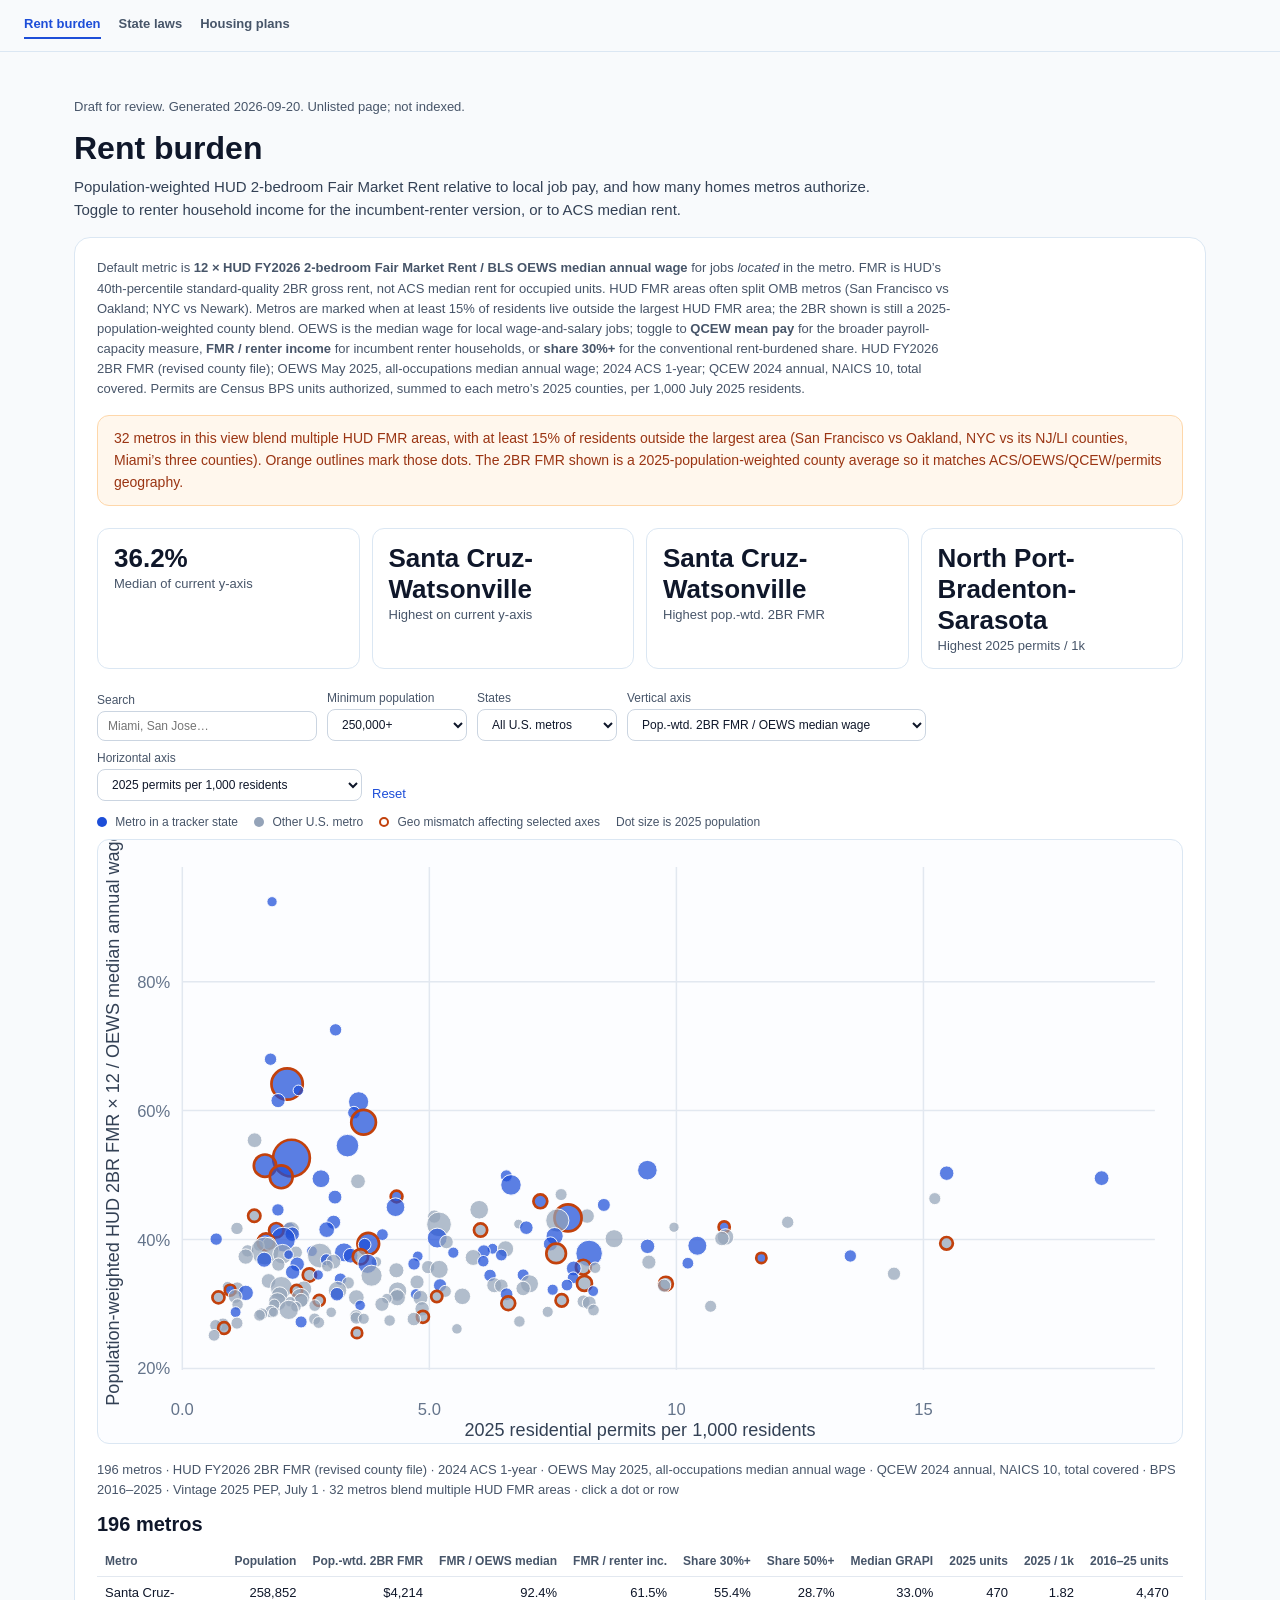
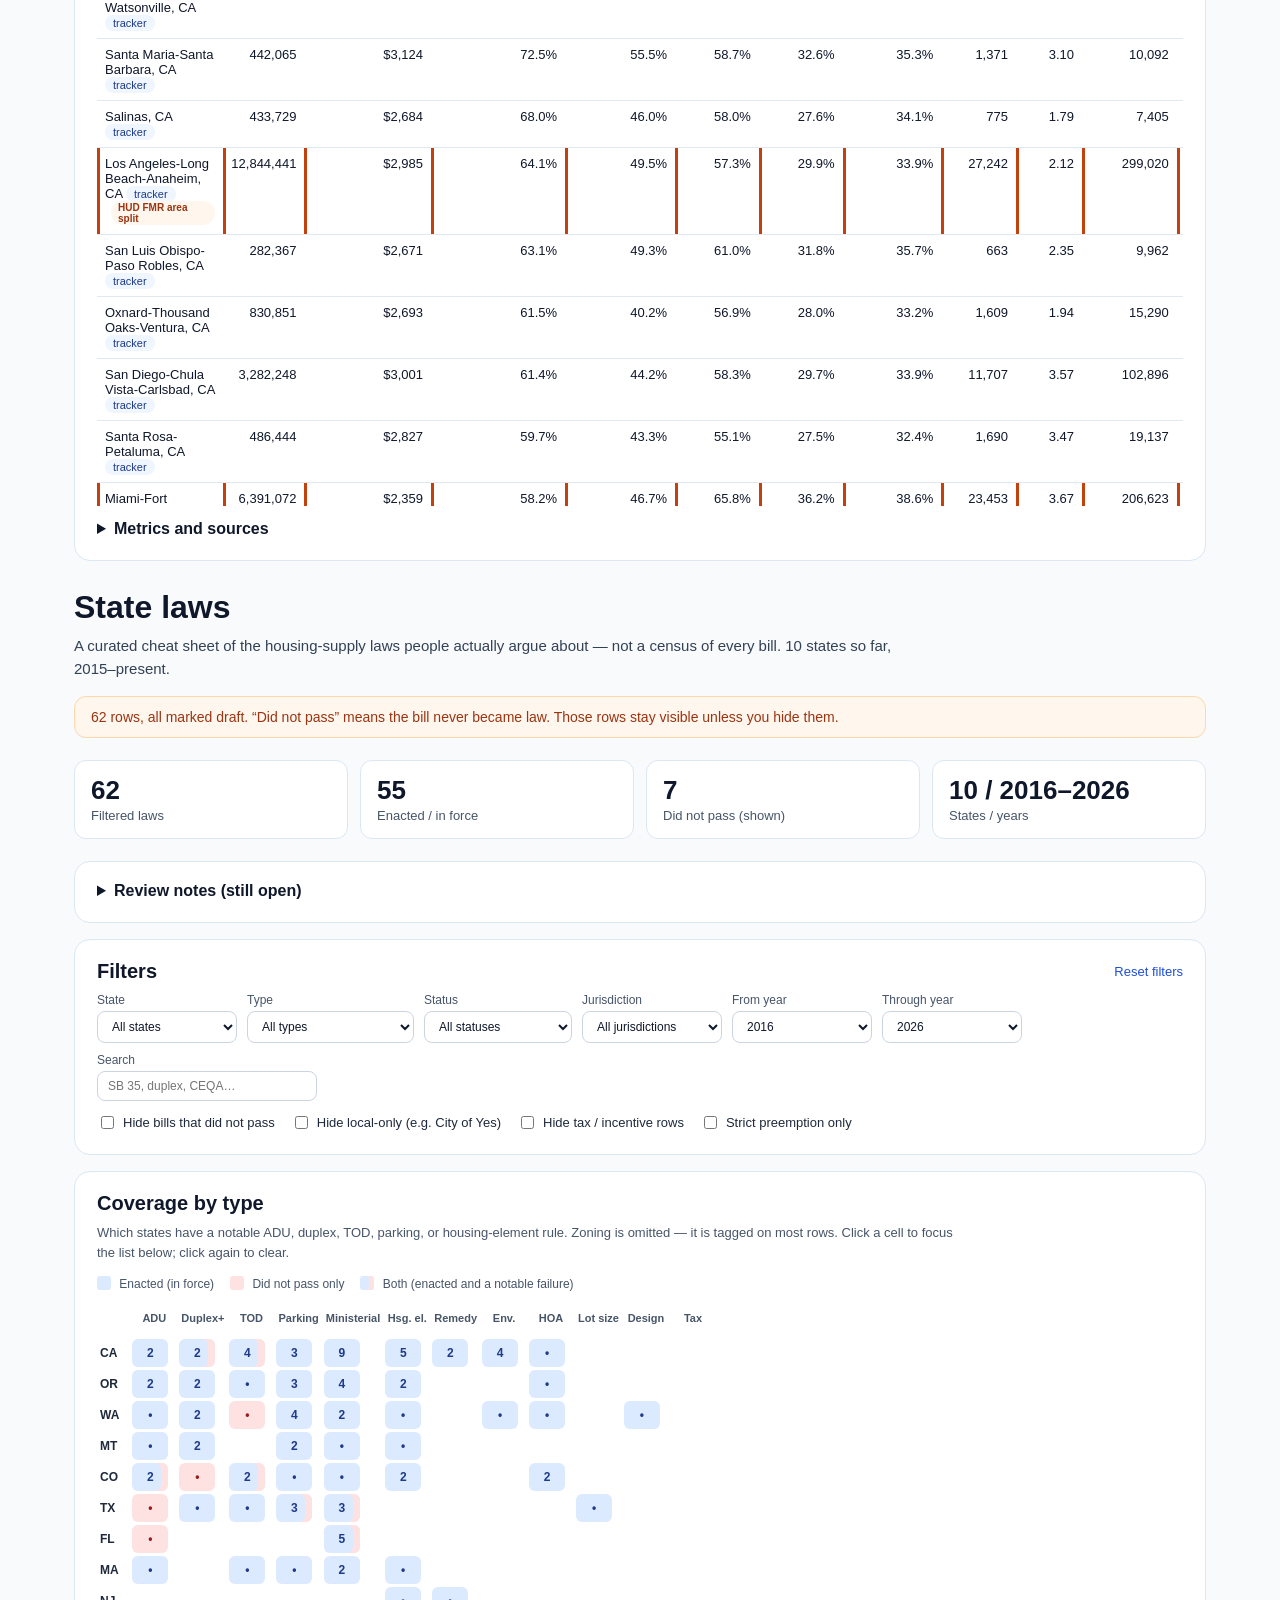
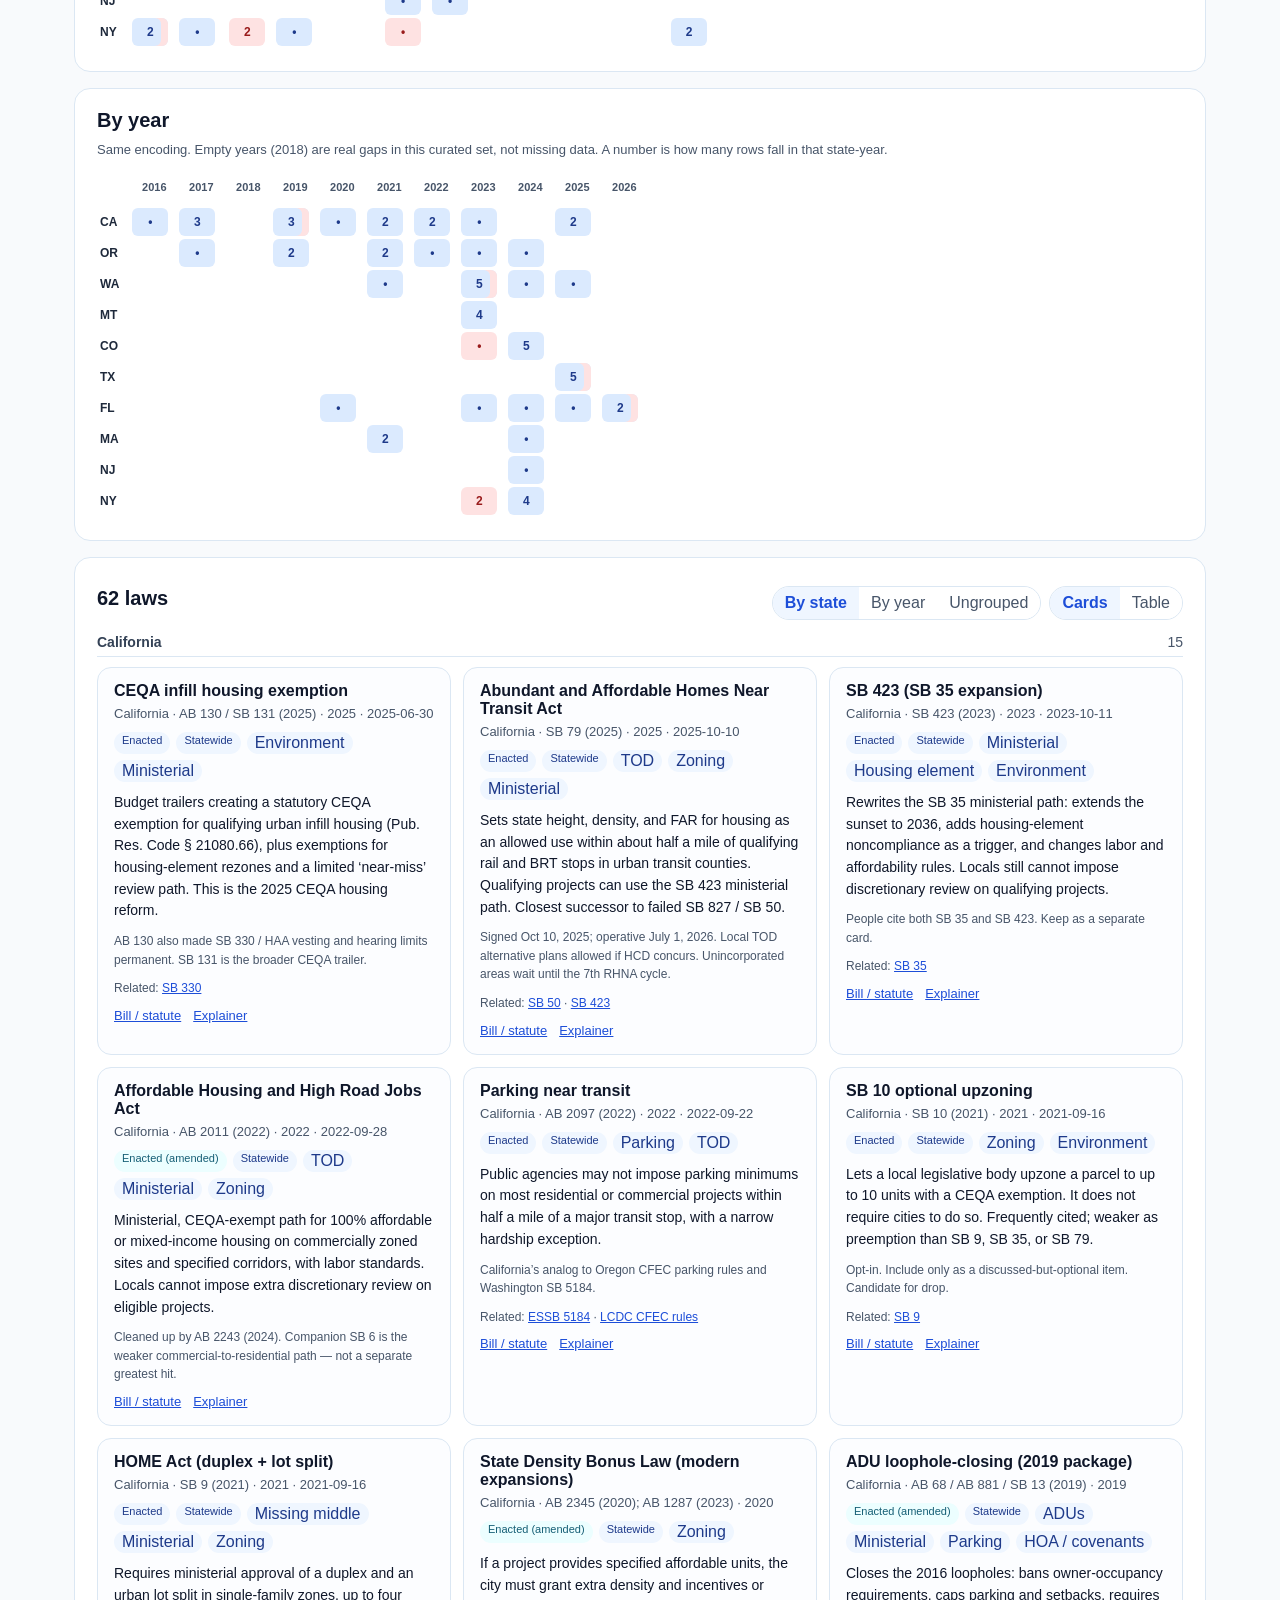
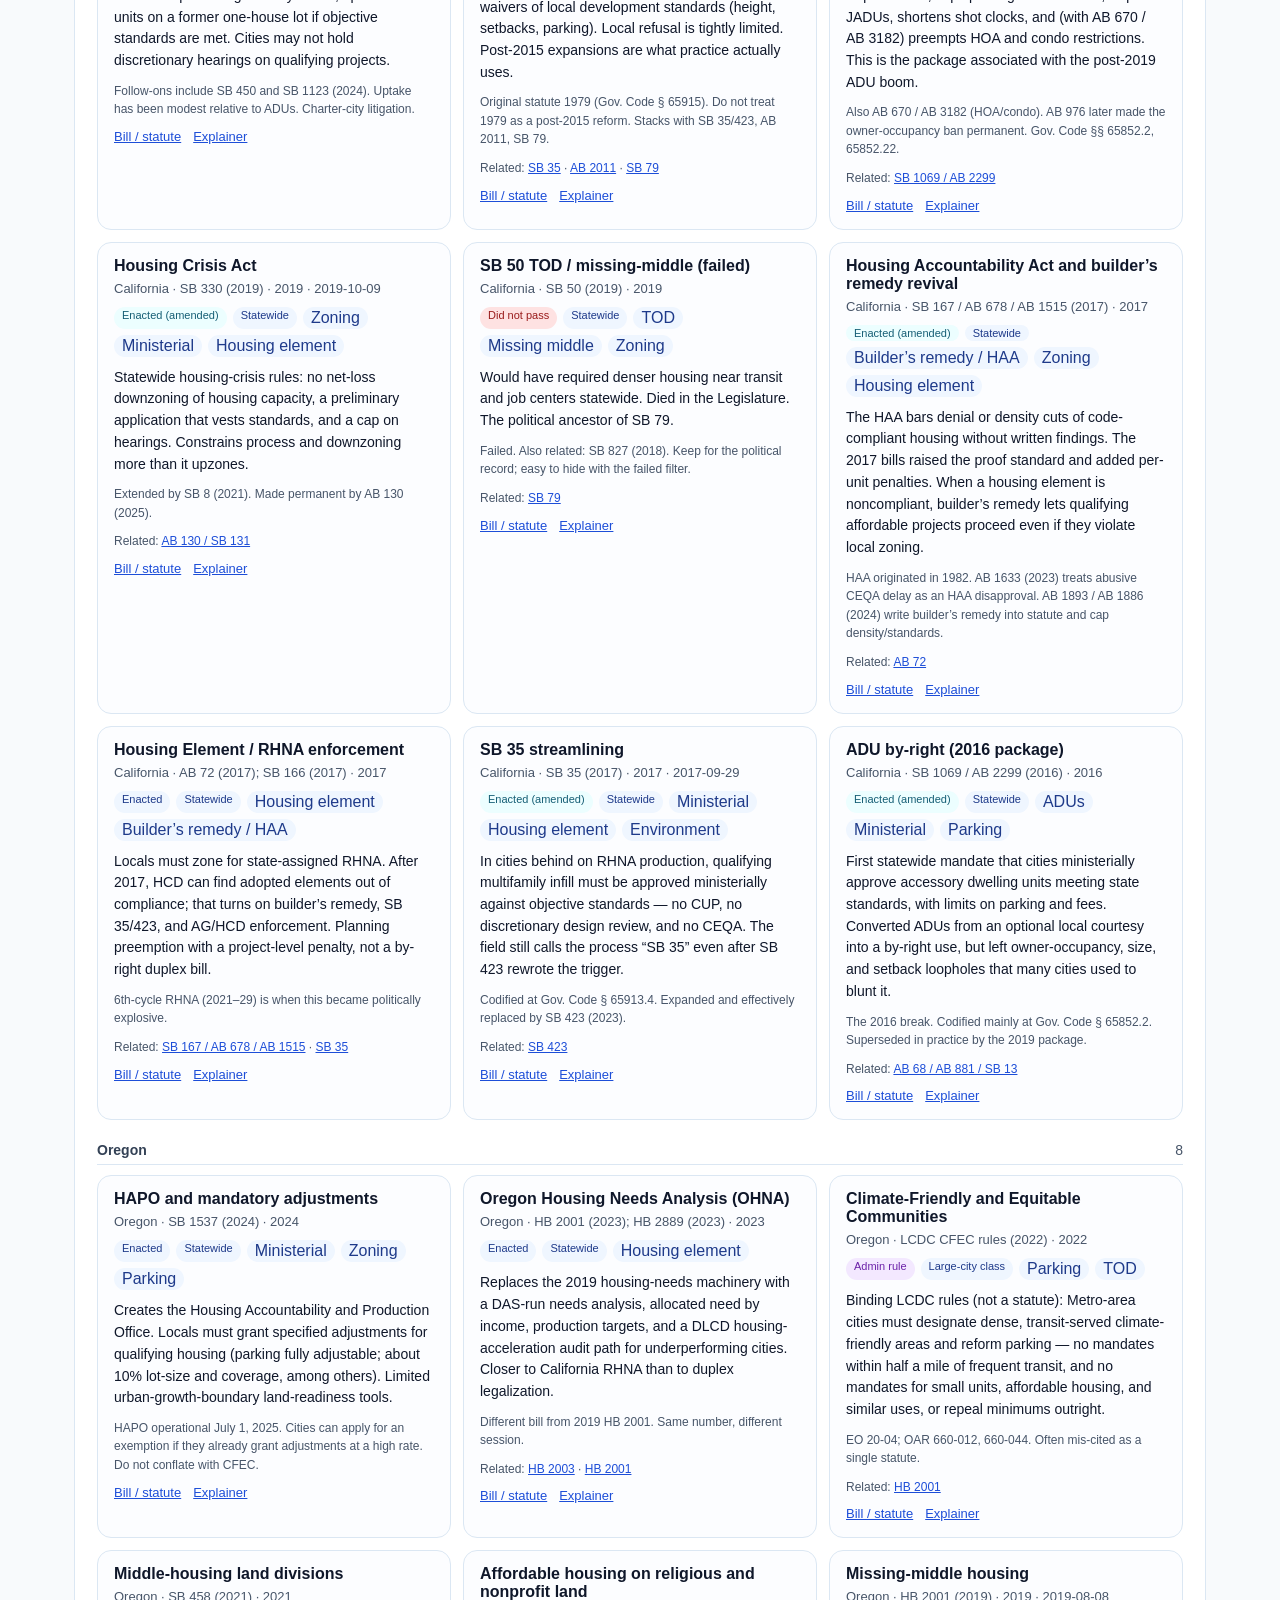
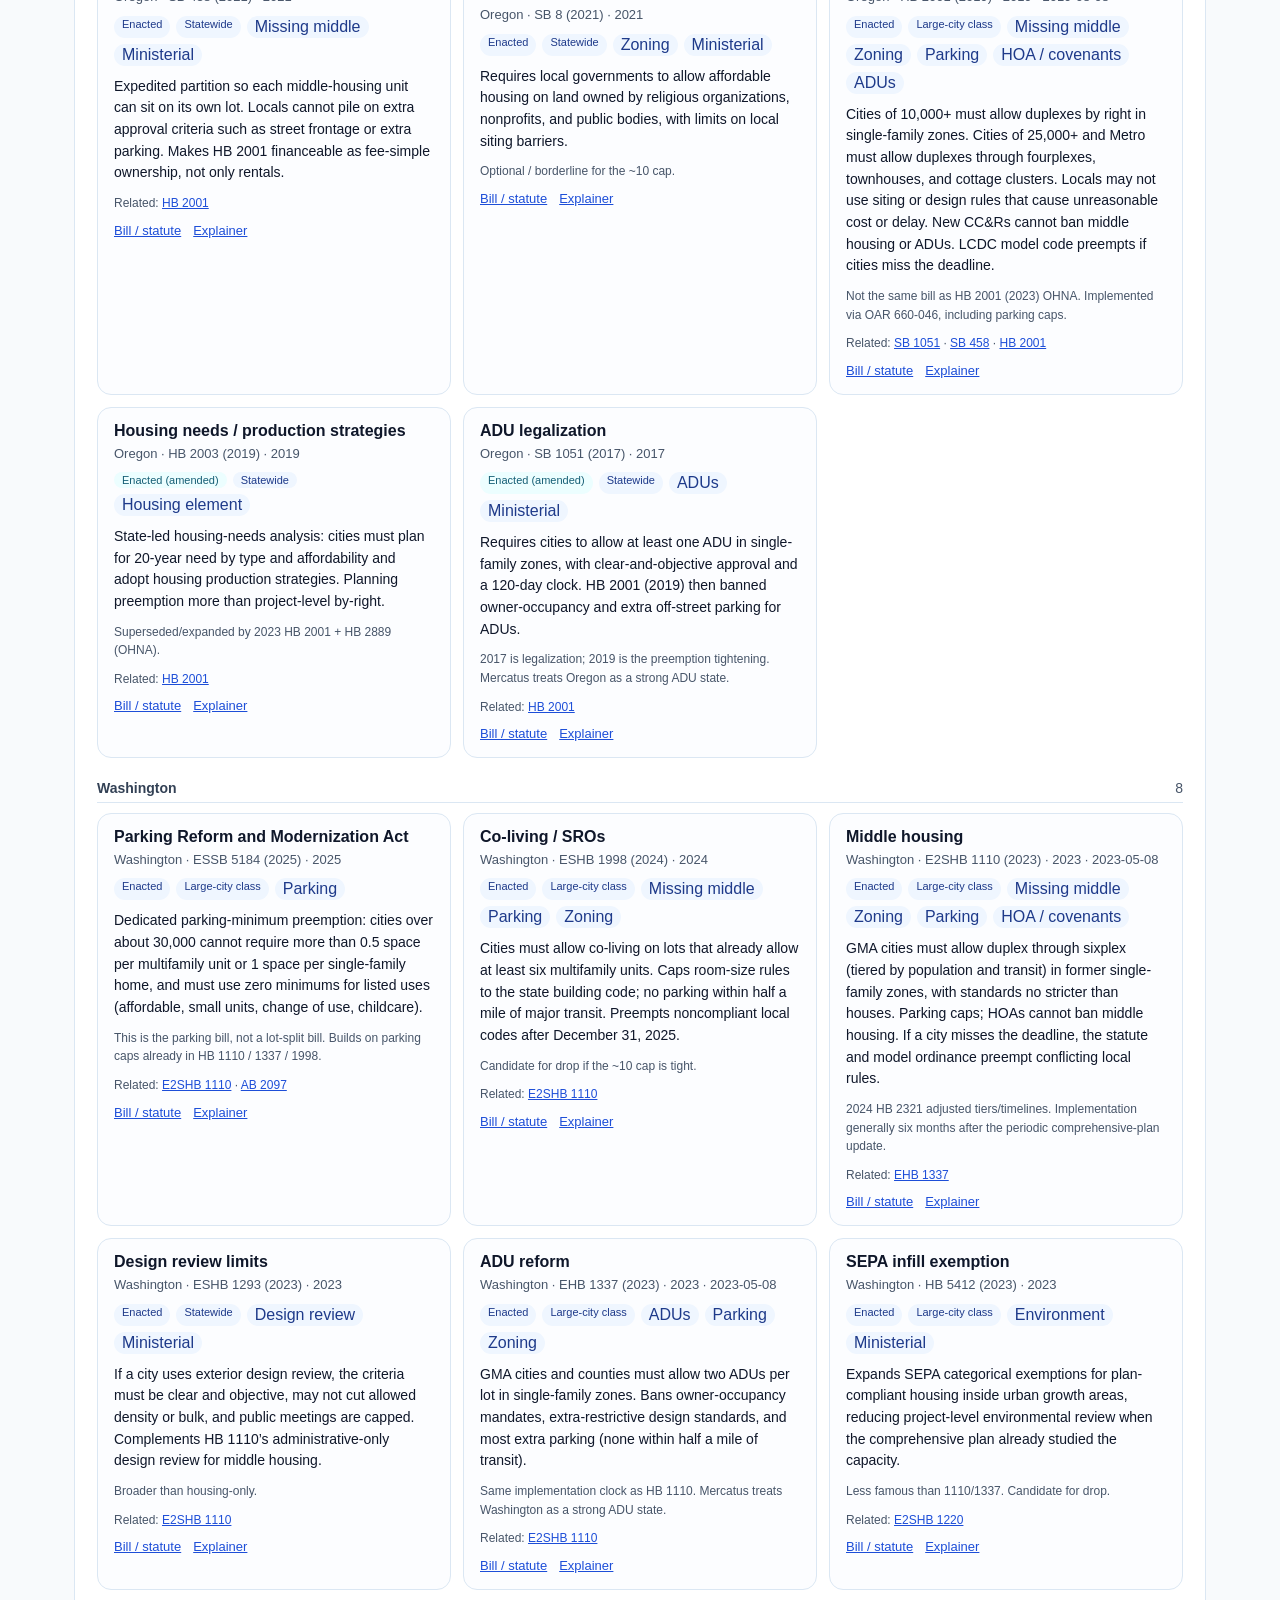
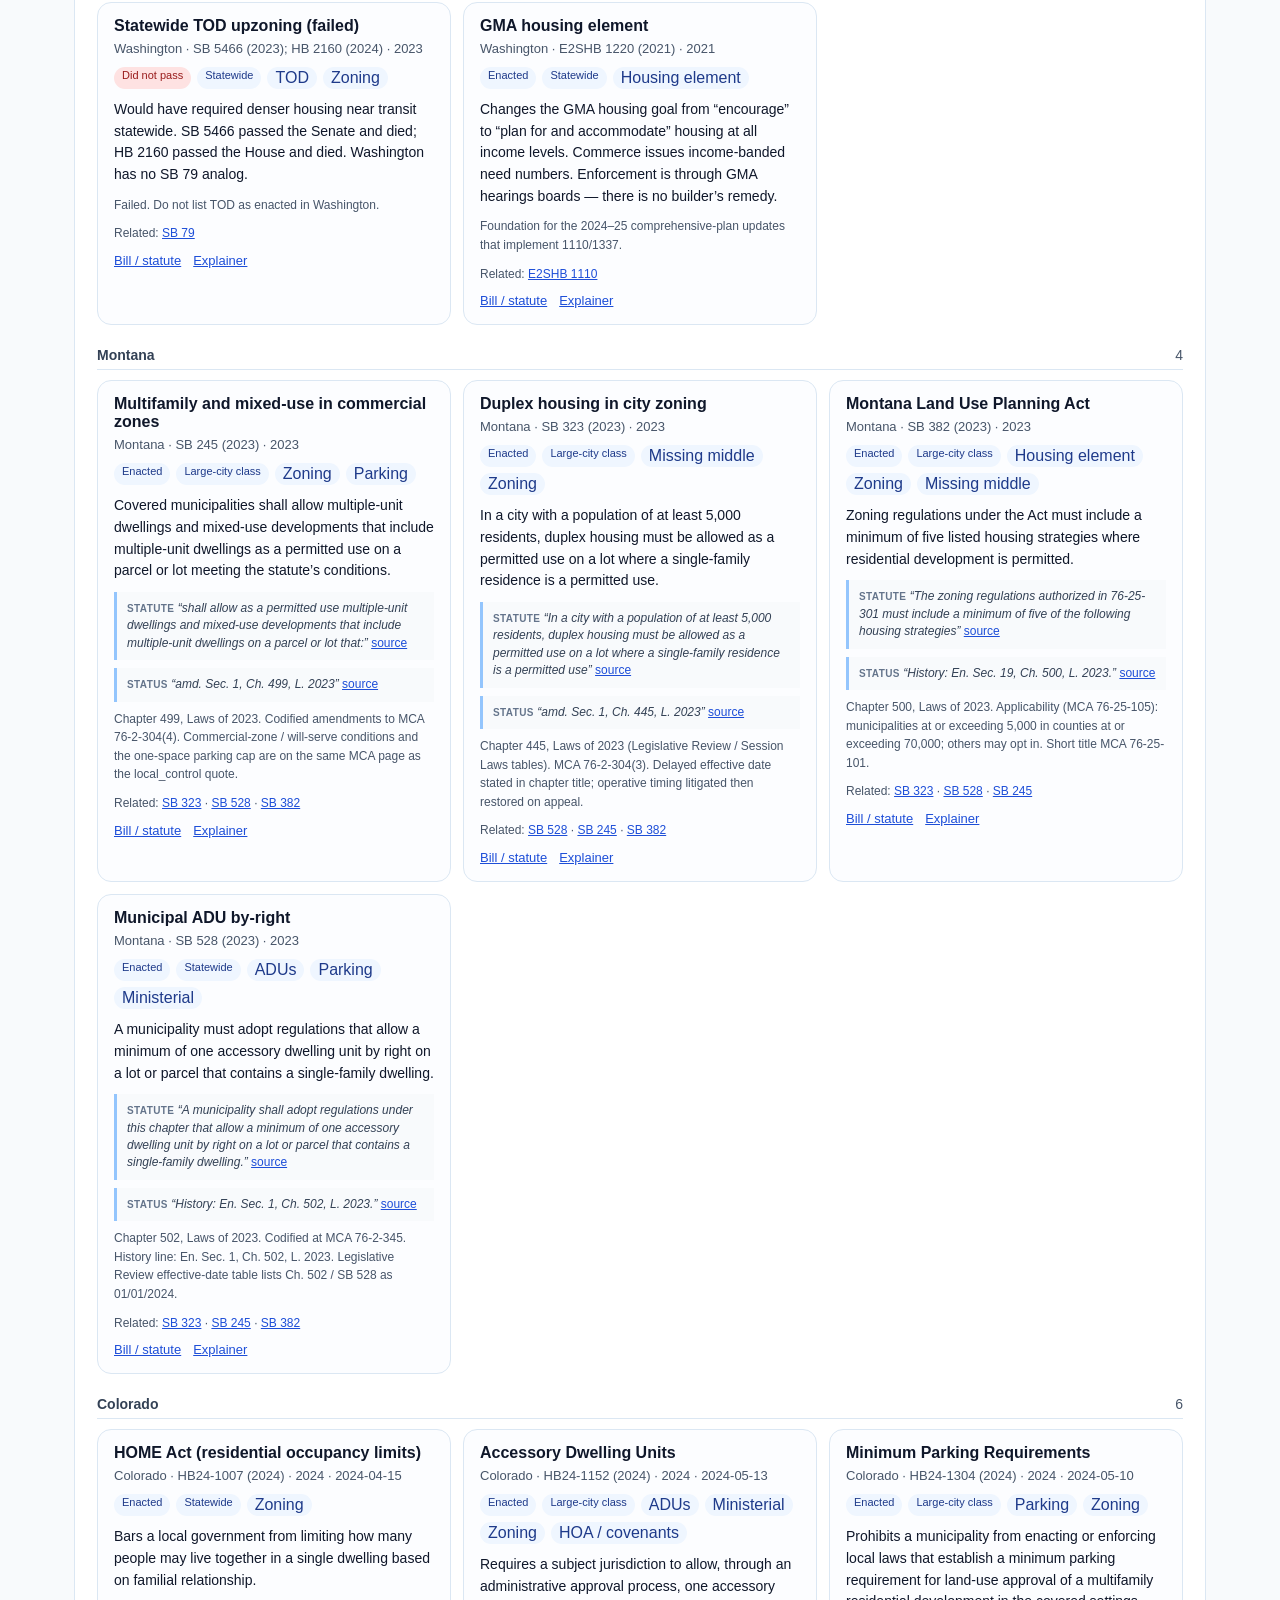
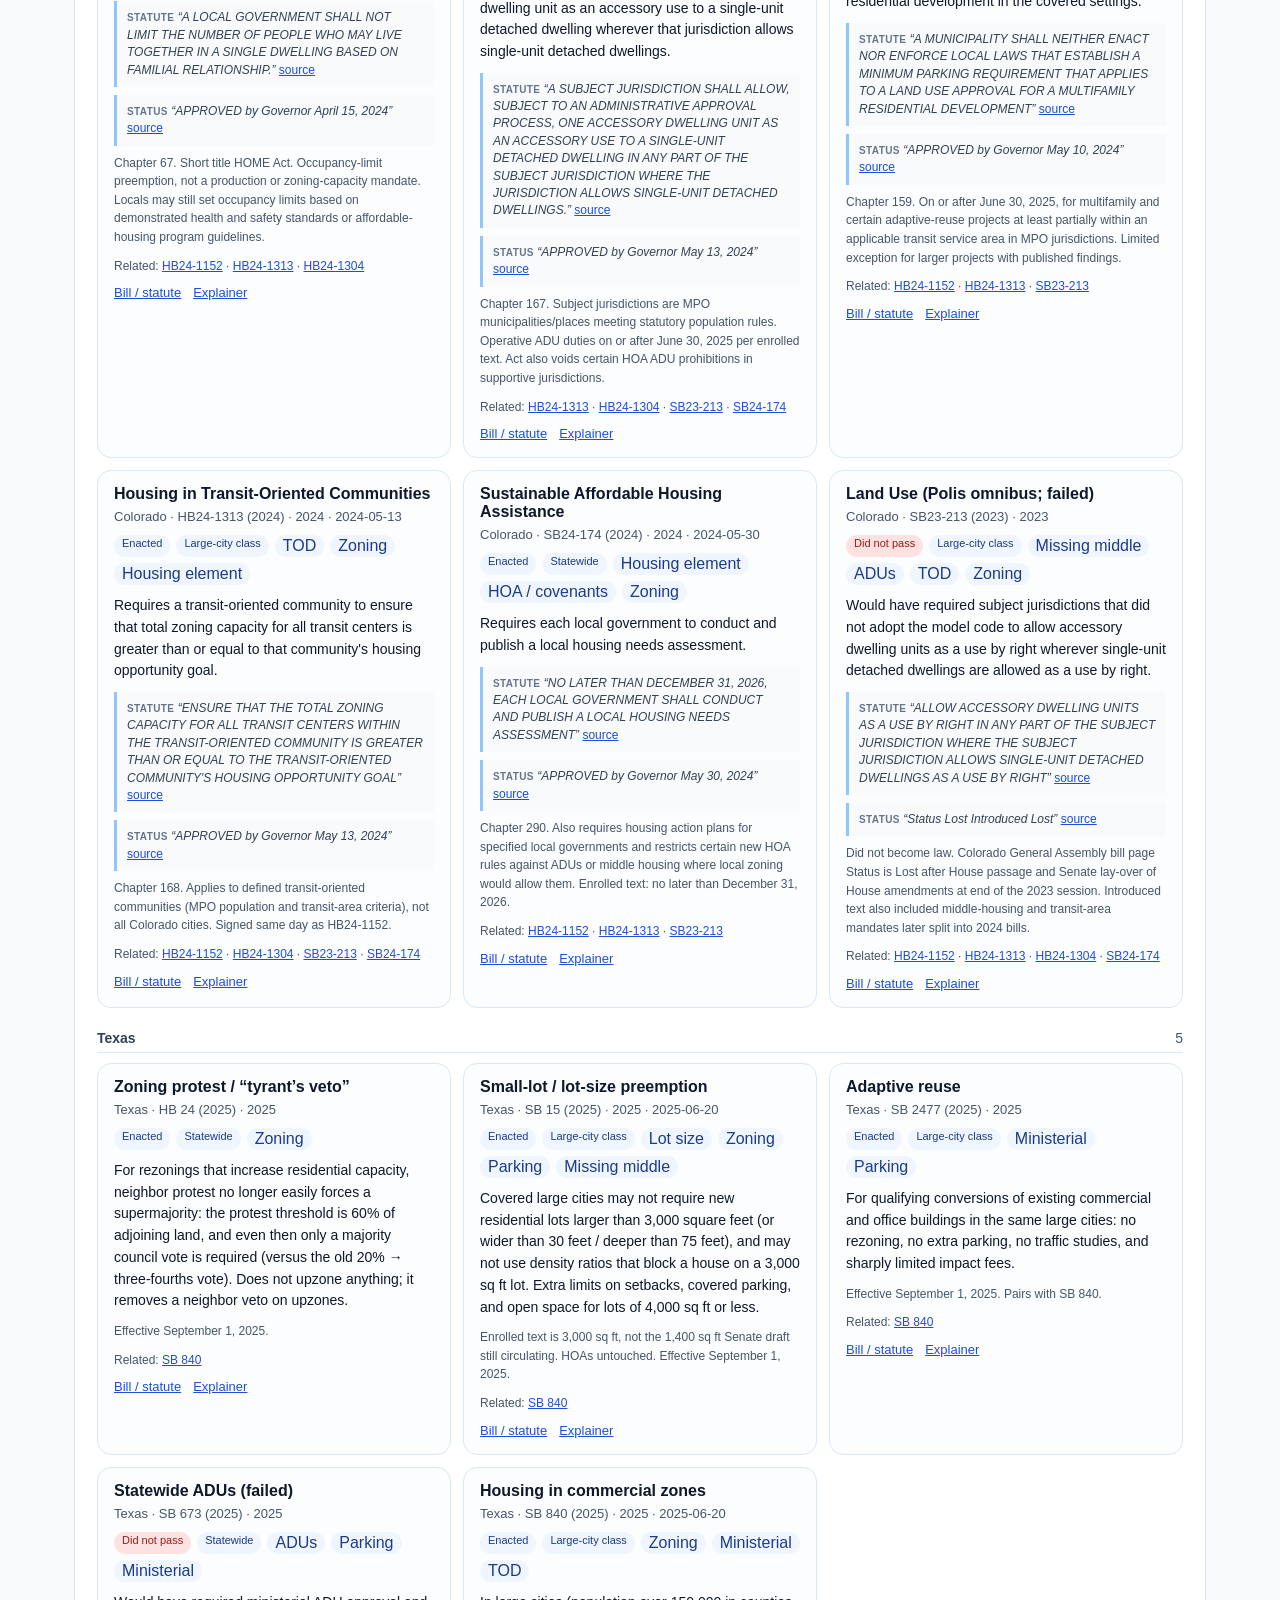
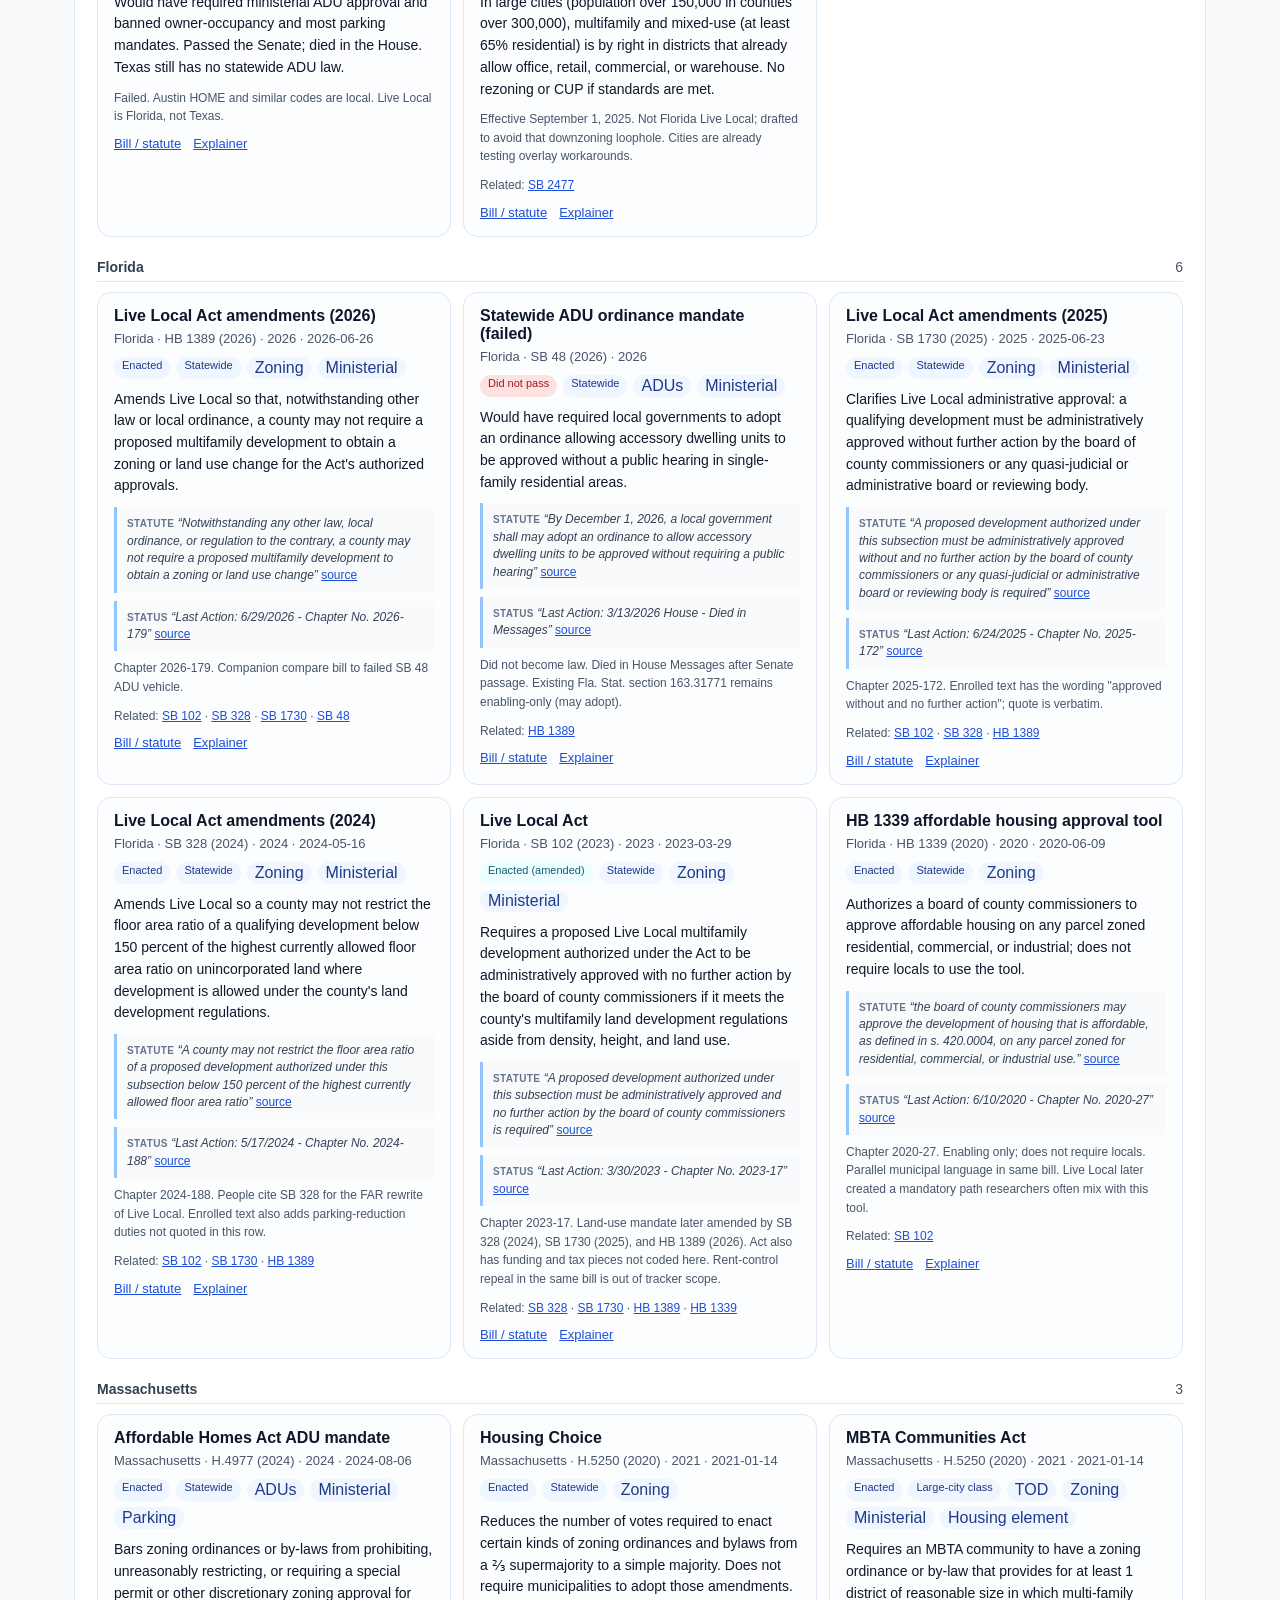
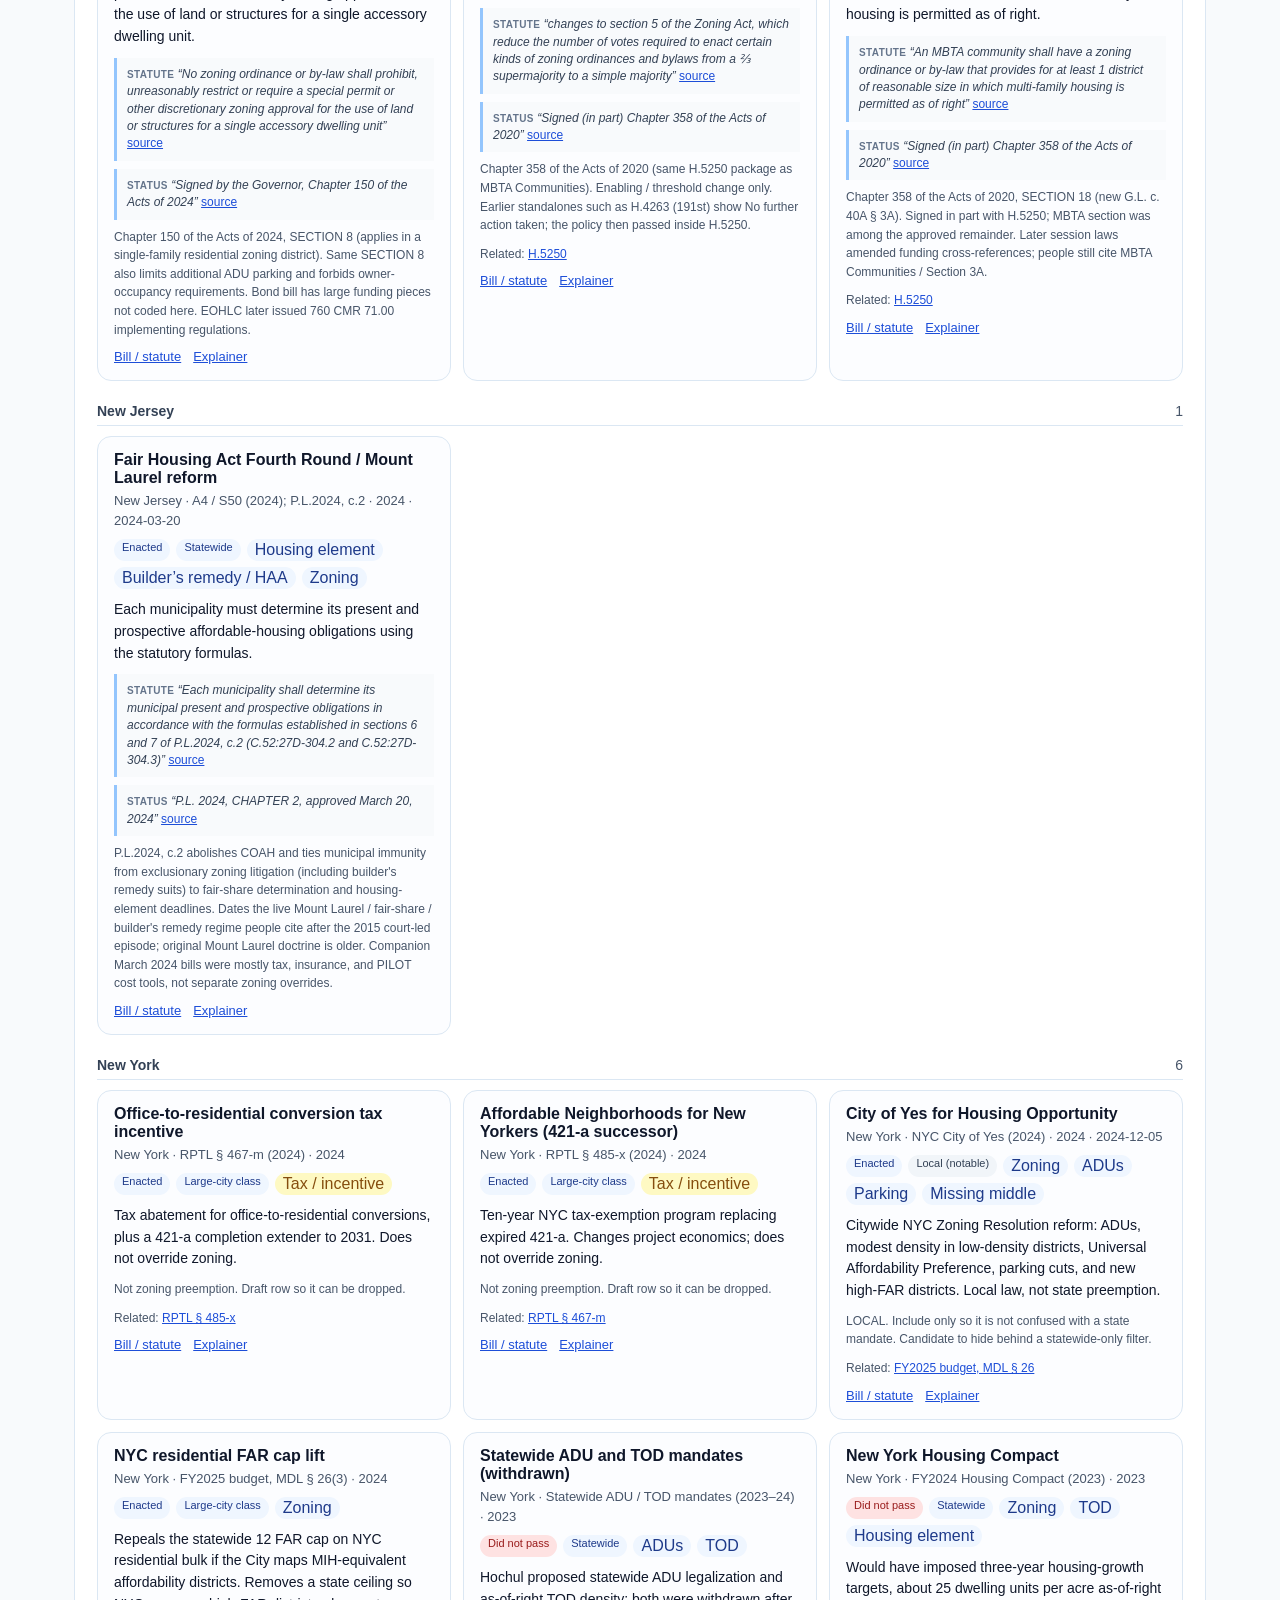
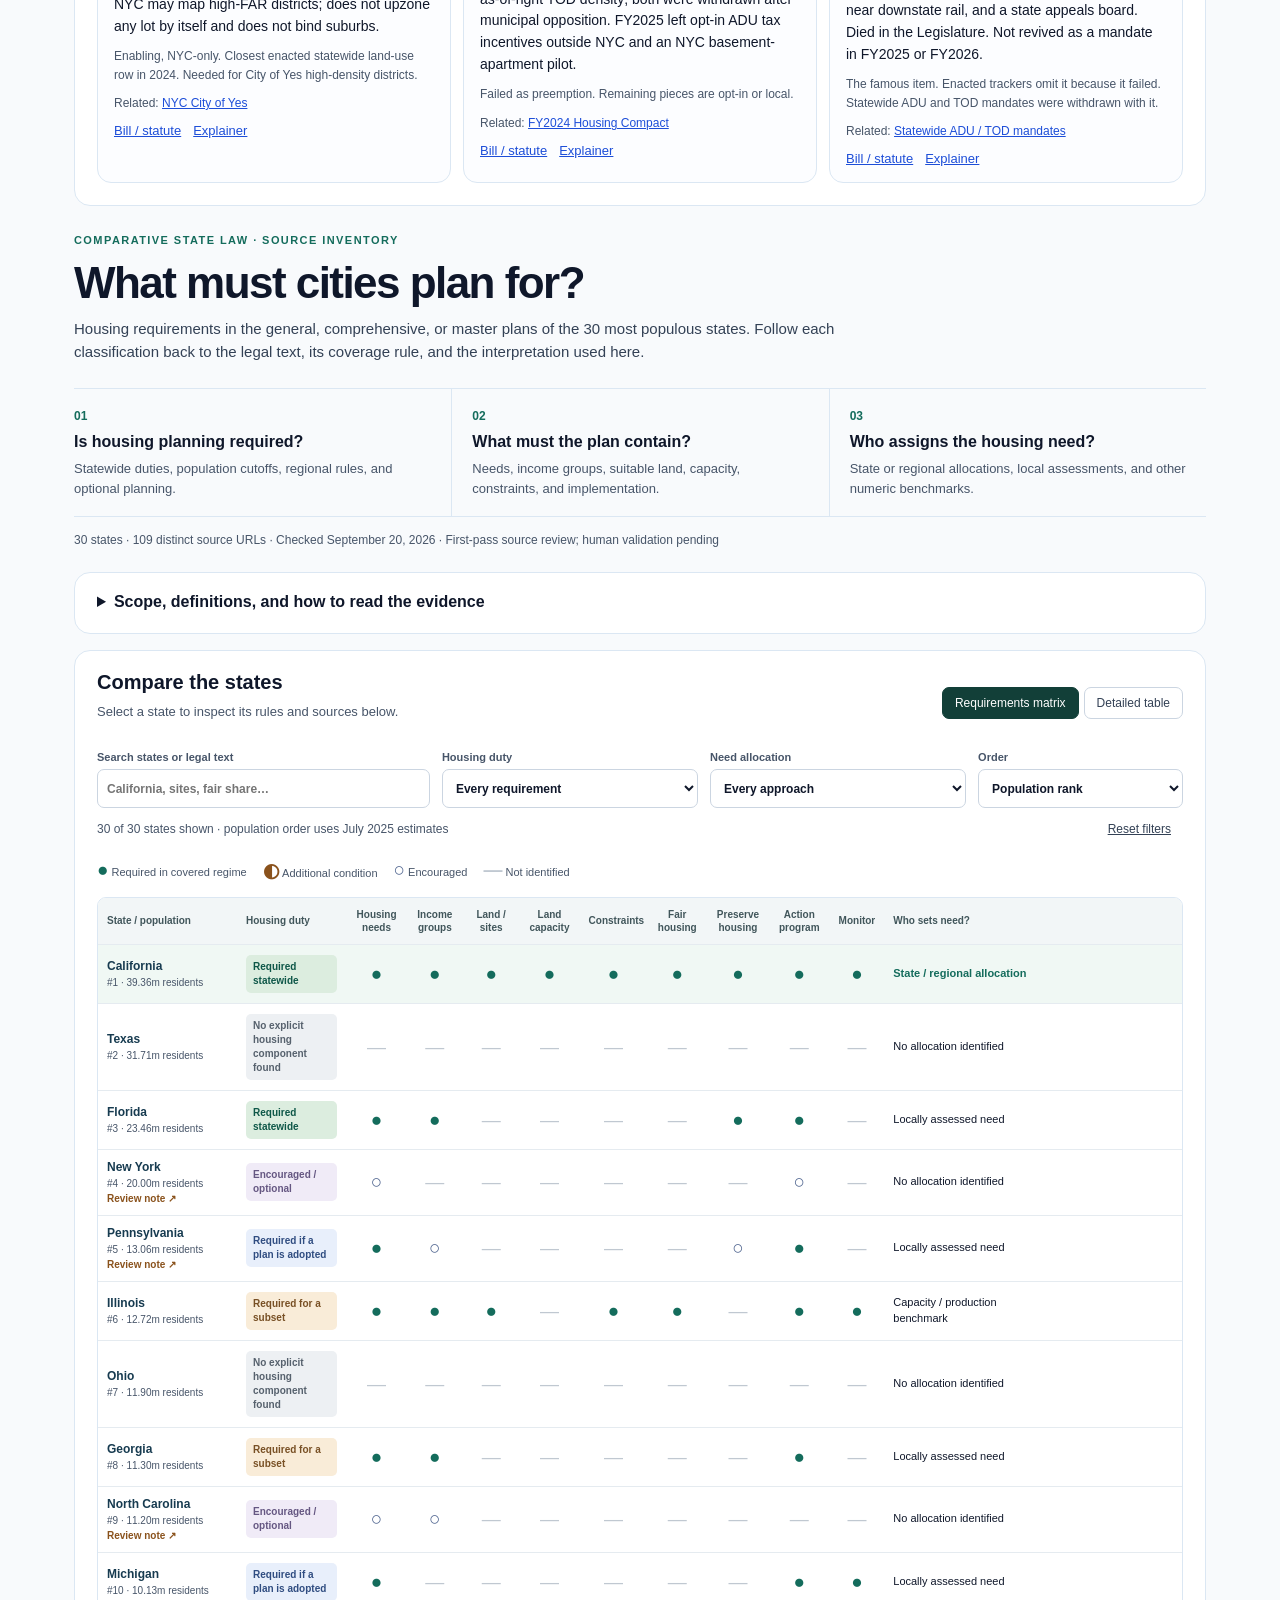
==== commit 11214e9a: "Add source-traced housing planning comparison for 30 states" ====
--- a/housing-preemption/index.html
+++ b/housing-preemption/index.html
@@ -4,7 +4,7 @@
   <meta charset="utf-8">
   <meta name="viewport" content="width=device-width, initial-scale=1">
   <meta name="robots" content="noindex, nofollow">
-  <title>Rent burden and state housing laws (draft)</title>
+  <title>Rent burden, state housing laws, and housing plans (draft)</title>
   <style>
     :root {
       --bg: #f8fafc;
@@ -310,12 +310,101 @@
       .toc { padding: 10px 14px 12px; }
       h1, .chapter > h1 { font-size: 26px; }
     }
+    /* The research panel inherits the existing dashboard palette and typography. */
+.hp { --hp-green: #146c5c; --hp-green-bg: #e4f3ed; --hp-gold: #8a521c; --hp-gold-bg: #fff1dc; scroll-margin-top: 80px; }
+.hp-eyebrow { color: var(--hp-green); font-size: 11px; font-weight: 750; letter-spacing: .13em; margin-bottom: 12px; }
+.hp > h1 { font-size: clamp(30px, 4vw, 44px); letter-spacing: -.035em; }
+.hp-questions { display: grid; grid-template-columns: repeat(3, 1fr); border-top: 1px solid var(--line); border-bottom: 1px solid var(--line); margin: 25px 0 14px; }
+.hp-questions > div { padding: 20px 20px 17px 0; }
+.hp-questions > div + div { border-left: 1px solid var(--line); padding-left: 20px; }
+.hp-questions span { display: block; color: var(--hp-green); font-size: 12px; font-weight: 700; margin-bottom: 10px; }
+.hp-questions strong { font-size: 16px; }
+.hp-questions p { font-size: 13px; color: var(--muted); margin: 8px 0 0; }
+.hp-status { font-size: 12px; color: var(--muted); margin: 14px 0 22px; }
+.hp-method-grid { display: grid; grid-template-columns: 1fr 1fr; gap: 0 28px; }
+.hp h3 { margin: 20px 0 8px; font-size: 16px; }
+.hp-methods p { font-size: 13px; }
+.hp-actions, .hp-section-heading, .hp-results { display: flex; gap: 10px; align-items: center; justify-content: space-between; flex-wrap: wrap; }
+.hp-actions { justify-content: flex-start; margin-top: 16px; }
+.hp-actions a { display: inline-block; text-decoration: none; background: white; border: 1px solid #cbd5e1; border-radius: 7px; color: #334155; padding: 8px 12px; font-size: 12px; }
+.hp-actions a:hover { border-color: var(--hp-green); color: var(--hp-green); }
+.hp button { cursor: pointer; }
+.hp-actions button, .hp-results button, .hp-view button, .hp-back { background: white; border: 1px solid #cbd5e1; border-radius: 7px; color: #334155; padding: 8px 12px; font: inherit; font-size: 12px; }
+.hp button:hover { border-color: var(--hp-green); color: var(--hp-green); }
+.hp button:focus-visible, .hp a:focus-visible, .hp input:focus-visible, .hp select:focus-visible { outline: 3px solid #3b82f6; outline-offset: 3px; }
+.hp-view { display: flex; gap: 5px; }
+.hp-view button[aria-pressed="true"] { background: #123f38; border-color: #123f38; color: white; }
+.hp-filters { display: grid; grid-template-columns: 1.3fr 1fr 1fr .8fr; gap: 12px; margin-top: 17px; }
+.hp-filters label { display: block; font-size: 11px; font-weight: 650; color: var(--muted); }
+.hp-filters input, .hp-filters select { width: 100%; min-width: 0; display: block; margin-top: 6px; height: 39px; border: 1px solid #cbd5e1; border-radius: 7px; background: white; color: var(--ink); padding: 6px 9px; font: inherit; font-size: 12px; }
+.hp-results p { font-size: 12px; color: var(--muted); }
+.hp-results button { border: 0; text-decoration: underline; }
+.hp-legend { display: flex; gap: 16px; flex-wrap: wrap; color: var(--muted); font-size: 11px; margin: 8px 0 15px; }
+.hp-dot { font-style: normal; font-size: 19px; font-weight: 700; }
+.hp-required { color: var(--hp-green); }.hp-conditional { color: var(--hp-gold); }.hp-encouraged { color: #526791; }.hp-absent { color: #c0c8d1; }
+.hp-scroll { overflow: auto; max-height: 760px; border: 1px solid var(--line); border-radius: 9px; }
+.hp table { border-collapse: separate; border-spacing: 0; width: 100%; font-size: 12px; text-align: left; }
+.hp table th, .hp table td { border-bottom: 1px solid #e5ebf0; padding: 10px 9px; vertical-align: middle; }
+.hp table thead th { background: #f2f6f7; position: sticky; top: 0; z-index: 3; color: #41565b; font-size: 10px; font-weight: 700; line-height: 1.3; }
+.hp-matrix { min-width: 1030px; }
+.hp-matrix .hp-feature { text-align: center; min-width: 53px; max-width: 68px; }
+.hp-matrix td.hp-feature { padding: 5px 2px; }
+.hp table tbody th { position: sticky; left: 0; background: white; z-index: 2; min-width: 139px; }
+.hp table thead th:first-child { left: 0; z-index: 4; }
+.hp table tr.hp-selected td, .hp table tr.hp-selected th { background: #f0f8f4; }
+.hp table tbody tr:hover td, .hp table tbody tr:hover th { background: #f7faf9; }
+.hp-state-button { border: 0; padding: 0; background: transparent; text-align: left; font: inherit; font-size: 12px; font-weight: 700; color: #173b50; }
+.hp-state-button small { display: block; font-weight: 400; font-size: 10px; color: var(--muted); margin-top: 4px; white-space: nowrap; }
+.hp-state-button small.hp-review-note { color: #8a521c; font-weight: 650; }
+.hp-badge { display: inline-block; font-size: 10px; font-weight: 650; border-radius: 5px; padding: 5px 7px; line-height: 1.4; max-width: 160px; }
+.hp-r-required_statewide { color: #0e5748; background: #dceddf; }
+.hp-r-required_subset { color: #785025; background: #f9ecd8; }
+.hp-r-required_if_plan { color: #304d81; background: #e8effb; }
+.hp-r-encouraged { color: #655782; background: #f0ebf7; }
+.hp-r-no_explicit_requirement { color: #56616d; background: #edf0f3; }
+.hp-r-unresolved { color: #9f3535; background: #fcecec; }
+.hp-allocation-label { display: inline-block; min-width: 105px; max-width: 143px; font-size: 11px; line-height: 1.4; }
+.hp-timing { display: block; font-size: 10px; color: #8a521c; margin-top: 6px; line-height: 1.4; }
+.hp-external { color: var(--hp-green); font-weight: 700; }
+.hp-content-symbol { border: 0; background: transparent; padding: 5px 10px; font-size: 19px; }
+.hp-comparison { min-width: 940px; }
+.hp-comparison td { vertical-align: top !important; width: 28%; line-height: 1.55; }
+.hp-comparison p { font-size: 12px; margin: 7px 0; }
+.hp-comparison ul { padding-left: 17px; margin: 7px 0; }.hp-comparison li { font-size: 11px; }
+.hp-table-note { font-size: 11px; color: var(--muted); margin-bottom: 0; }
+.hp-detail { scroll-margin-top: 80px; border-top: 4px solid var(--hp-green); }
+.hp-detail-header { display: flex; justify-content: space-between; gap: 20px; align-items: flex-start; }
+.hp-detail h2 { font-size: 30px; letter-spacing: -.025em; margin: 4px 0 8px; }
+.hp-detail-meta { color: var(--muted); font-size: 12px; }
+.hp-detail-badges { display: flex; gap: 8px; align-items: center; flex-wrap: wrap; }
+.hp-detail .hp-badge { font-size: 12px; max-width: none; }
+.hp-caveat { background: #f0f6f4; padding: 14px 16px; border-left: 3px solid #43877c; border-radius: 0 8px 8px 0; font-size: 14px; line-height: 1.6; margin: 22px 0; }
+.hp-detail-grid { display: grid; grid-template-columns: 1fr 1fr; gap: 0 26px; }
+.hp-detail-grid p, .hp-detail-grid li { font-size: 13px; line-height: 1.65; }.hp-detail-grid ul { padding-left: 18px; }
+.hp-detail-grid > div { min-width: 0; }
+.hp-evidence-link { font-size: 11px; white-space: nowrap; font-weight: 650; margin-left: 4px; }
+.hp-content-list li { margin: 0 0 11px; }
+.hp-reason { color: #526168; padding-left: 12px; border-left: 2px solid #dce6e1; font-size: 12px !important; }
+.hp-open-questions { background: #fff6e8; border: 1px solid #eddbb7; border-radius: 8px; padding: 1px 16px 10px; margin: 18px 0; }
+.hp-open-questions li { font-size: 13px; }
+.hp-sources { border-top: 1px solid var(--line); margin-top: 18px; padding-top: 4px; }
+.hp-source { padding: 13px 0; border-bottom: 1px solid var(--line); scroll-margin-top: 90px; }
+.hp-source summary { cursor: pointer; font-size: 13px; font-weight: 650; line-height: 1.5; }
+.hp-source p { font-size: 12px; margin: 9px 0; }.hp-source blockquote { font-size: 13px; line-height: 1.65; margin: 12px 0; padding: 10px 14px; border-left: 3px solid #bdd6cb; background: #f7faf8; }
+.hp-source .hp-source-meta { color: var(--muted); font-size: 11px; }.hp-source a { overflow-wrap: anywhere; }
+.hp-source:target { background: #f3f8ec; }
+.hp-sr { position: absolute; width: 1px; height: 1px; overflow: hidden; clip-path: inset(50%); white-space: nowrap; }
+@media(max-width: 900px) { .hp-filters { grid-template-columns: 1fr 1fr; } .hp-detail-grid { grid-template-columns: 1fr; } }
+@media(max-width: 600px) { .hp-questions { grid-template-columns: 1fr; }.hp-questions > div { padding: 13px 0; }.hp-questions > div + div { padding-left: 0; border-left: 0; border-top: 1px solid var(--line); }.hp-questions span { display: inline; margin-right: 8px; }.hp-method-grid { grid-template-columns: 1fr; }.hp-detail-header { flex-direction: column; gap: 8px; }.hp-filters { grid-template-columns: 1fr; }.hp .section, .section.hp-detail, .section.hp-explorer { padding: 16px 12px; }.hp-view { width: 100%; }.hp-view button { flex: 1; }.toc { gap: 14px; }.toc a { font-size: 12px; } }
+@media print { body.hp-printing .toc, body.hp-printing .page > :not(#housing-plans), body.hp-printing #housing-plans > :not(#hp-detail), body.hp-printing .hp-back { display: none !important; }body.hp-printing .page { margin: 0; max-width: none; padding: 0; }body.hp-printing .hp-detail { border: 0; }body.hp-printing .hp-detail-grid { display: block; }body.hp-printing .hp-source { break-inside: avoid; } }
+
   </style>
 </head>
 <body>
   <nav class="toc" aria-label="On this page">
     <a href="#rent-burden">Rent burden</a>
     <a href="#state-laws">State laws</a>
+    <a href="#housing-plans">Housing plans</a>
   </nav>
   <div class="page">
     <p class="meta">Draft for review. Generated <span id="generated"></span>. Unlisted page; not indexed.</p>
@@ -507,6 +596,48 @@
     </div>
     </section>
 
+    <section id="housing-plans" class="chapter hp">
+  <div class="hp-eyebrow">COMPARATIVE STATE LAW · SOURCE INVENTORY</div>
+  <h1>What must cities plan for?</h1>
+  <p class="subtitle">Housing requirements in the general, comprehensive, or master plans of the 30 most populous states. Follow each classification back to the legal text, its coverage rule, and the interpretation used here.</p>
+  <div class="hp-questions">
+    <div><span>01</span><strong>Is housing planning required?</strong><p>Statewide duties, population cutoffs, regional rules, and optional planning.</p></div>
+    <div><span>02</span><strong>What must the plan contain?</strong><p>Needs, income groups, suitable land, capacity, constraints, and implementation.</p></div>
+    <div><span>03</span><strong>Who assigns the housing need?</strong><p>State or regional allocations, local assessments, and other numeric benchmarks.</p></div>
+  </div>
+  <p class="hp-status" id="hp-status"></p>
+  <div class="section">
+    <details class="methods hp-methods">
+      <summary>Scope, definitions, and how to read the evidence</summary>
+      <div class="hp-method-grid">
+        <div><h3>The population universe</h3><p id="hp-pop-method"></p><p>Municipal planning is the unit of legal comparison. County rules are included where they explain coverage. A state row can contain several different local regimes.</p></div>
+        <div><h3>Requirements and incentives</h3><p>“Required statewide” includes equivalent separate housing plans. “Required for a subset” can turn on geography, population, zoning, grants, or participation in a compliance system. “Required if a plan is adopted” means the underlying plan is generally optional.</p></div>
+        <div><h3>An allocation is not a construction quota</h3><p>External allocation means a state or regional process assigns quantified housing need to municipalities. State data used in a local estimate, zoning-capacity targets, and chosen production benchmarks are different mechanisms. No classification implies California-equivalent enforcement.</p></div>
+        <div><h3>Read the qualifiers</h3><p>A filled content cell means the feature is required within the covered regime, not in every city. Land inventory means suitable land or sites, not merely counting existing homes. An empty cell means no express requirement was identified in the reviewed sources; it is not proof of absence across all law.</p></div>
+      </div>
+      <p>Legal snapshot: <strong>September 20, 2026</strong>. First-pass source review; independent human validation remains pending. Enacted future duties and access limitations appear in the state notes. Scoped negative findings identify the provisions reviewed. Original legal snippets, locators, URLs, interpretation, and open questions travel with the JSON download.</p>
+      <div class="hp-actions"><a id="hp-json" href="housing-plans-evidence.json" download>Download full evidence · JSON</a><a id="hp-csv" href="housing-plans-comparison.csv" download>Download all states · CSV</a><button type="button" id="hp-print">Print selected state</button></div>
+    </details>
+  </div>
+  <div class="section hp-explorer">
+    <div class="hp-section-heading"><div><h2>Compare the states</h2><p class="hint">Select a state to inspect its rules and sources below.</p></div><div class="hp-view" role="group" aria-label="Comparison view"><button type="button" id="hp-matrix-view" aria-pressed="true">Requirements matrix</button><button type="button" id="hp-table-view" aria-pressed="false">Detailed table</button></div></div>
+    <div class="hp-filters">
+      <label>Search states or legal text<input id="hp-q" type="search" placeholder="California, sites, fair share…"></label>
+      <label>Housing duty<select id="hp-duty"><option value="">Every requirement</option></select></label>
+      <label>Need allocation<select id="hp-allocation"><option value="">Every approach</option></select></label>
+      <label>Order<select id="hp-sort"><option value="population_rank">Population rank</option><option value="name">State name</option><option value="requirement">Housing duty</option><option value="allocation">Need allocation</option></select></label>
+    </div>
+    <div class="hp-results"><p id="hp-count" aria-live="polite"></p><button id="hp-reset" type="button">Reset filters</button></div>
+    <div class="hp-legend"><span><i class="hp-dot hp-required">●</i> Required in covered regime</span><span><i class="hp-dot hp-conditional">◐</i> Additional condition</span><span><i class="hp-dot hp-encouraged">○</i> Encouraged</span><span><i class="hp-dot hp-absent">—</i> Not identified</span></div>
+    <div class="hp-scroll" id="hp-matrix-wrap"><table class="hp-matrix" id="hp-matrix"><caption class="hp-sr">Housing planning requirements and required content by state. Select a state for legal evidence.</caption><thead id="hp-matrix-head"></thead><tbody id="hp-matrix-body"></tbody></table></div>
+    <div class="hp-scroll" id="hp-comparison-wrap" hidden><table class="hp-comparison"><caption class="hp-sr">Detailed comparison of housing duties, coverage, contents, and allocation.</caption><thead><tr><th>State</th><th>Housing duty and coverage</th><th>Required contents</th><th>Allocation of need</th></tr></thead><tbody id="hp-comparison-body"></tbody></table></div>
+    <p class="empty" id="hp-empty" hidden>No states match these filters.</p>
+    <p class="hp-table-note">Inventory and capacity requirements differ in granularity. Hover or focus a content symbol for the exact rule; select the state for statutory citations.</p>
+  </div>
+  <article class="section hp-detail" id="hp-detail" aria-label="Selected state legal evidence" tabindex="-1"></article>
+</section>
+
+
     <footer>
       Laws: <code>state_preemption/data/laws.json</code>.
       Metro housing: HUD FY2026 2BR FMR, BLS OEWS May 2025 median wages, ACS 2024 1-year, BLS QCEW 2024 mean pay, Census BPS county files 2016–2025, PEP vintage 2025.
@@ -517,7 +648,7 @@
       Rebuild with <code>python3 fetch_msa_housing.py && python3 build_dashboard.py</code>.
     </footer>
   </div>
-  <script id="data" type="application/json">{"generated":"2026-08-25","states":{"CA":"California","OR":"Oregon","WA":"Washington","MT":"Montana","CO":"Colorado","TX":"Texas","FL":"Florida","MA":"Massachusetts","NJ":"New Jersey","NY":"New York"},"stateOrder":["CA","OR","WA","MT","CO","TX","FL","MA","NJ","NY"],"typeLabels":{"zoning":"Zoning","missing_middle":"Missing middle","adu":"ADUs","tod":"TOD","environment":"Environment","parking":"Parking","ministerial":"Ministerial","builders_remedy":"Builder’s remedy / HAA","housing_element":"Housing element","hoa_covenants":"HOA / covenants","design_review":"Design review","lot_size":"Lot size","funding_incentive":"Tax / incentive"},"typeShort":{"adu":"ADU","missing_middle":"Duplex+","tod":"TOD","parking":"Parking","ministerial":"Ministerial","housing_element":"Hsg. el.","builders_remedy":"Remedy","environment":"Env.","hoa_covenants":"HOA","lot_size":"Lot size","design_review":"Design","funding_incentive":"Tax"},"matrixTypes":["adu","missing_middle","tod","parking","ministerial","housing_element","builders_remedy","environment","hoa_covenants","lot_size","design_review","funding_incentive"],"statusLabels":{"enacted":"Enacted","amended":"Enacted (amended)","repealed":"Repealed","failed_notable":"Did not pass","admin_rule":"Admin rule"},"jurisdictionLabels":{"statewide":"Statewide","city_class":"Large-city class","local_notable":"Local (notable)"},"laws":[{"id":"ca-sb35","state":"CA","bill_number":"SB 35 (2017)","popular_name":"SB 35 streamlining","year_enacted":2017,"date_enacted":"2017-09-29","status":"amended","types":["ministerial","housing_element","environment"],"jurisdiction":"statewide","description":"In cities behind on RHNA production, qualifying multifamily infill must be approved ministerially against objective standards — no CUP, no discretionary design review, and no CEQA. The field still calls the process “SB 35” even after SB 423 rewrote the trigger.","source_url":"https://leginfo.legislature.ca.gov/faces/billNavClient.xhtml?bill_id=201720180SB35","explainer_url":"https://www.hcd.ca.gov/planning-and-community-development/housing-element-and-regional-housing-needs-allocation/sb-35","related_ids":["ca-sb423"],"notes":"Codified at Gov. Code § 65913.4. Expanded and effectively replaced by SB 423 (2023).","review_status":"draft"},{"id":"ca-sb423","state":"CA","bill_number":"SB 423 (2023)","popular_name":"SB 423 (SB 35 expansion)","year_enacted":2023,"date_enacted":"2023-10-11","status":"enacted","types":["ministerial","housing_element","environment"],"jurisdiction":"statewide","description":"Rewrites the SB 35 ministerial path: extends the sunset to 2036, adds housing-element noncompliance as a trigger, and changes labor and affordability rules. Locals still cannot impose discretionary review on qualifying projects.","source_url":"https://leginfo.legislature.ca.gov/faces/billNavClient.xhtml?bill_id=202320240SB423","explainer_url":"https://www.hcd.ca.gov/planning-and-community-development/housing-element-and-regional-housing-needs-allocation/sb-35","related_ids":["ca-sb35"],"notes":"People cite both SB 35 and SB 423. Keep as a separate card.","review_status":"draft"},{"id":"ca-sb9","state":"CA","bill_number":"SB 9 (2021)","popular_name":"HOME Act (duplex + lot split)","year_enacted":2021,"date_enacted":"2021-09-16","status":"enacted","types":["missing_middle","ministerial","zoning"],"jurisdiction":"statewide","description":"Requires ministerial approval of a duplex and an urban lot split in single-family zones, up to four units on a former one-house lot if objective standards are met. Cities may not hold discretionary hearings on qualifying projects.","source_url":"https://leginfo.legislature.ca.gov/faces/billNavClient.xhtml?bill_id=202120220SB9","explainer_url":"https://ternercenter.berkeley.edu/research-and-policy/sb-9-turns-one-data-and-insights-from-californias-first-year/","related_ids":[],"notes":"Follow-ons include SB 450 and SB 1123 (2024). Uptake has been modest relative to ADUs. Charter-city litigation.","review_status":"draft"},{"id":"ca-sb79","state":"CA","bill_number":"SB 79 (2025)","popular_name":"Abundant and Affordable Homes Near Transit Act","year_enacted":2025,"date_enacted":"2025-10-10","status":"enacted","types":["tod","zoning","ministerial"],"jurisdiction":"statewide","description":"Sets state height, density, and FAR for housing as an allowed use within about half a mile of qualifying rail and BRT stops in urban transit counties. Qualifying projects can use the SB 423 ministerial path. Closest successor to failed SB 827 / SB 50.","source_url":"https://leginfo.legislature.ca.gov/faces/billNavClient.xhtml?bill_id=202520260SB79","explainer_url":"https://www.hcd.ca.gov/planning-and-research/sb79-tod","related_ids":["ca-sb50","ca-sb423"],"notes":"Signed Oct 10, 2025; operative July 1, 2026. Local TOD alternative plans allowed if HCD concurs. Unincorporated areas wait until the 7th RHNA cycle.","review_status":"draft"},{"id":"ca-ceqa-infill","state":"CA","bill_number":"AB 130 / SB 131 (2025)","popular_name":"CEQA infill housing exemption","year_enacted":2025,"date_enacted":"2025-06-30","status":"enacted","types":["environment","ministerial"],"jurisdiction":"statewide","description":"Budget trailers creating a statutory CEQA exemption for qualifying urban infill housing (Pub. Res. Code § 21080.66), plus exemptions for housing-element rezones and a limited ‘near-miss’ review path. This is the 2025 CEQA housing reform.","source_url":"https://leginfo.legislature.ca.gov/faces/billNavClient.xhtml?bill_id=202520260AB130","explainer_url":"https://abag.ca.gov/sites/default/files/documents/2025-07/AB-130-SB-131-2025-Summary-07312025.pdf","related_ids":["ca-sb330"],"notes":"AB 130 also made SB 330 / HAA vesting and hearing limits permanent. SB 131 is the broader CEQA trailer.","review_status":"draft"},{"id":"ca-haa","state":"CA","bill_number":"SB 167 / AB 678 / AB 1515 (2017)","popular_name":"Housing Accountability Act and builder’s remedy revival","year_enacted":2017,"date_enacted":null,"status":"amended","types":["builders_remedy","zoning","housing_element"],"jurisdiction":"statewide","description":"The HAA bars denial or density cuts of code-compliant housing without written findings. The 2017 bills raised the proof standard and added per-unit penalties. When a housing element is noncompliant, builder’s remedy lets qualifying affordable projects proceed even if they violate local zoning.","source_url":"https://www.hcd.ca.gov/community-development/housing-element/housing-element-memos/docs/hcd-memo-on-haa-final-sept2020.pdf","explainer_url":"https://leginfo.legislature.ca.gov/faces/billNavClient.xhtml?bill_id=202320240AB1893","related_ids":["ca-housing-element"],"notes":"HAA originated in 1982. AB 1633 (2023) treats abusive CEQA delay as an HAA disapproval. AB 1893 / AB 1886 (2024) write builder’s remedy into statute and cap density/standards.","review_status":"draft"},{"id":"ca-adu-2016","state":"CA","bill_number":"SB 1069 / AB 2299 (2016)","popular_name":"ADU by-right (2016 package)","year_enacted":2016,"date_enacted":null,"status":"amended","types":["adu","ministerial","parking"],"jurisdiction":"statewide","description":"First statewide mandate that cities ministerially approve accessory dwelling units meeting state standards, with limits on parking and fees. Converted ADUs from an optional local courtesy into a by-right use, but left owner-occupancy, size, and setback loopholes that many cities used to blunt it.","source_url":"https://leginfo.legislature.ca.gov/faces/billNavClient.xhtml?bill_id=201520160SB1069","explainer_url":"https://bipartisanpolicy.org/article/accessory-dwelling-units-adus-in-california/","related_ids":["ca-adu-2019"],"notes":"The 2016 break. Codified mainly at Gov. Code § 65852.2. Superseded in practice by the 2019 package.","review_status":"draft"},{"id":"ca-adu-2019","state":"CA","bill_number":"AB 68 / AB 881 / SB 13 (2019)","popular_name":"ADU loophole-closing (2019 package)","year_enacted":2019,"date_enacted":null,"status":"amended","types":["adu","ministerial","parking","hoa_covenants"],"jurisdiction":"statewide","description":"Closes the 2016 loopholes: bans owner-occupancy requirements, caps parking and setbacks, requires JADUs, shortens shot clocks, and (with AB 670 / AB 3182) preempts HOA and condo restrictions. This is the package associated with the post-2019 ADU boom.","source_url":"https://leginfo.legislature.ca.gov/faces/billNavClient.xhtml?bill_id=201920200AB68","explainer_url":"https://cayimby.org/reports/california-adu-reform-a-retrospective/","related_ids":["ca-adu-2016"],"notes":"Also AB 670 / AB 3182 (HOA/condo). AB 976 later made the owner-occupancy ban permanent. Gov. Code §§ 65852.2, 65852.22.","review_status":"draft"},{"id":"ca-sb330","state":"CA","bill_number":"SB 330 (2019)","popular_name":"Housing Crisis Act","year_enacted":2019,"date_enacted":"2019-10-09","status":"amended","types":["zoning","ministerial","housing_element"],"jurisdiction":"statewide","description":"Statewide housing-crisis rules: no net-loss downzoning of housing capacity, a preliminary application that vests standards, and a cap on hearings. Constrains process and downzoning more than it upzones.","source_url":"https://leginfo.legislature.ca.gov/faces/billNavClient.xhtml?bill_id=201920200SB330","explainer_url":"https://bbklaw.com/resources/la-071025-ab-130-and-sb-131-include-updates-to-major-california-housing-laws","related_ids":["ca-ceqa-infill"],"notes":"Extended by SB 8 (2021). Made permanent by AB 130 (2025).","review_status":"draft"},{"id":"ca-ab2011","state":"CA","bill_number":"AB 2011 (2022)","popular_name":"Affordable Housing and High Road Jobs Act","year_enacted":2022,"date_enacted":"2022-09-28","status":"amended","types":["tod","ministerial","zoning"],"jurisdiction":"statewide","description":"Ministerial, CEQA-exempt path for 100% affordable or mixed-income housing on commercially zoned sites and specified corridors, with labor standards. Locals cannot impose extra discretionary review on eligible projects.","source_url":"https://leginfo.legislature.ca.gov/faces/billNavClient.xhtml?bill_id=202120220AB2011","explainer_url":"https://www.hcd.ca.gov/sites/default/files/docs/planning-and-community/aff-hsg-high-roads-jobs-act-ab-2011.pdf","related_ids":[],"notes":"Cleaned up by AB 2243 (2024). Companion SB 6 is the weaker commercial-to-residential path — not a separate greatest hit.","review_status":"draft"},{"id":"ca-ab2097","state":"CA","bill_number":"AB 2097 (2022)","popular_name":"Parking near transit","year_enacted":2022,"date_enacted":"2022-09-22","status":"enacted","types":["parking","tod"],"jurisdiction":"statewide","description":"Public agencies may not impose parking minimums on most residential or commercial projects within half a mile of a major transit stop, with a narrow hardship exception.","source_url":"https://leginfo.legislature.ca.gov/faces/billNavClient.xhtml?bill_id=202120220AB2097","explainer_url":"https://leginfo.legislature.ca.gov/faces/billNavClient.xhtml?bill_id=202120220AB2097","related_ids":["wa-sb5184","or-cfec"],"notes":"California’s analog to Oregon CFEC parking rules and Washington SB 5184.","review_status":"draft"},{"id":"ca-density-bonus","state":"CA","bill_number":"AB 2345 (2020); AB 1287 (2023)","popular_name":"State Density Bonus Law (modern expansions)","year_enacted":2020,"date_enacted":null,"status":"amended","types":["zoning"],"jurisdiction":"statewide","description":"If a project provides specified affordable units, the city must grant extra density and incentives or waivers of local development standards (height, setbacks, parking). Local refusal is tightly limited. Post-2015 expansions are what practice actually uses.","source_url":"https://leginfo.legislature.ca.gov/faces/codes_displaySection.xhtml?lawCode=GOV&sectionNum=65915","explainer_url":"https://ternercenter.berkeley.edu/wp-content/uploads/2023/04/New-Pathways-to-Encourage-Housing-Production-Evaluating-Californias-Recent-Housing-Legislation-April-2023-Final.pdf","related_ids":["ca-sb35","ca-ab2011","ca-sb79"],"notes":"Original statute 1979 (Gov. Code § 65915). Do not treat 1979 as a post-2015 reform. Stacks with SB 35/423, AB 2011, SB 79.","review_status":"draft"},{"id":"ca-housing-element","state":"CA","bill_number":"AB 72 (2017); SB 166 (2017)","popular_name":"Housing Element / RHNA enforcement","year_enacted":2017,"date_enacted":null,"status":"enacted","types":["housing_element","builders_remedy"],"jurisdiction":"statewide","description":"Locals must zone for state-assigned RHNA. After 2017, HCD can find adopted elements out of compliance; that turns on builder’s remedy, SB 35/423, and AG/HCD enforcement. Planning preemption with a project-level penalty, not a by-right duplex bill.","source_url":"https://www.hcd.ca.gov/planning-and-community-development/housing-elements","explainer_url":"https://ternercenter.berkeley.edu/wp-content/uploads/2023/04/New-Pathways-to-Encourage-Housing-Production-Evaluating-Californias-Recent-Housing-Legislation-April-2023-Final.pdf","related_ids":["ca-haa","ca-sb35"],"notes":"6th-cycle RHNA (2021–29) is when this became politically explosive.","review_status":"draft"},{"id":"ca-sb10","state":"CA","bill_number":"SB 10 (2021)","popular_name":"SB 10 optional upzoning","year_enacted":2021,"date_enacted":"2021-09-16","status":"enacted","types":["zoning","environment"],"jurisdiction":"statewide","description":"Lets a local legislative body upzone a parcel to up to 10 units with a CEQA exemption. It does not require cities to do so. Frequently cited; weaker as preemption than SB 9, SB 35, or SB 79.","source_url":"https://leginfo.legislature.ca.gov/faces/billNavClient.xhtml?bill_id=202120220SB10","explainer_url":"https://leginfo.legislature.ca.gov/faces/billNavClient.xhtml?bill_id=202120220SB10","related_ids":["ca-sb9"],"notes":"Opt-in. Include only as a discussed-but-optional item. Candidate for drop.","review_status":"draft"},{"id":"ca-sb50","state":"CA","bill_number":"SB 50 (2019)","popular_name":"SB 50 TOD / missing-middle (failed)","year_enacted":2019,"date_enacted":null,"status":"failed_notable","types":["tod","missing_middle","zoning"],"jurisdiction":"statewide","description":"Would have required denser housing near transit and job centers statewide. Died in the Legislature. The political ancestor of SB 79.","source_url":"https://leginfo.legislature.ca.gov/faces/billNavClient.xhtml?bill_id=201920200SB50","explainer_url":"https://leginfo.legislature.ca.gov/faces/billNavClient.xhtml?bill_id=201920200SB50","related_ids":["ca-sb79"],"notes":"Failed. Also related: SB 827 (2018). Keep for the political record; easy to hide with the failed filter.","review_status":"draft"},{"id":"wa-hb1110","state":"WA","bill_number":"E2SHB 1110 (2023)","popular_name":"Middle housing","year_enacted":2023,"date_enacted":"2023-05-08","status":"enacted","types":["missing_middle","zoning","parking","hoa_covenants"],"jurisdiction":"city_class","description":"GMA cities must allow duplex through sixplex (tiered by population and transit) in former single-family zones, with standards no stricter than houses. Parking caps; HOAs cannot ban middle housing. If a city misses the deadline, the statute and model ordinance preempt conflicting local rules.","source_url":"https://lawfilesext.leg.wa.gov/biennium/2023-24/Pdf/Bills/Session%20Laws/House/1110-S2.SL.pdf","explainer_url":"https://mrsc.org/stay-informed/mrsc-insight/july-2023/major-changes-to-washington-housing-laws","related_ids":["wa-hb1337"],"notes":"2024 HB 2321 adjusted tiers/timelines. Implementation generally six months after the periodic comprehensive-plan update.","review_status":"draft"},{"id":"wa-hb1337","state":"WA","bill_number":"EHB 1337 (2023)","popular_name":"ADU reform","year_enacted":2023,"date_enacted":"2023-05-08","status":"enacted","types":["adu","parking","zoning"],"jurisdiction":"city_class","description":"GMA cities and counties must allow two ADUs per lot in single-family zones. Bans owner-occupancy mandates, extra-restrictive design standards, and most extra parking (none within half a mile of transit).","source_url":"https://app.leg.wa.gov/billsummary?BillNumber=1337&Year=2023","explainer_url":"https://mrsc.org/stay-informed/mrsc-insight/july-2023/major-changes-to-washington-housing-laws","related_ids":["wa-hb1110"],"notes":"Same implementation clock as HB 1110. Mercatus treats Washington as a strong ADU state.","review_status":"draft"},{"id":"wa-hb1293","state":"WA","bill_number":"ESHB 1293 (2023)","popular_name":"Design review limits","year_enacted":2023,"date_enacted":null,"status":"enacted","types":["design_review","ministerial"],"jurisdiction":"statewide","description":"If a city uses exterior design review, the criteria must be clear and objective, may not cut allowed density or bulk, and public meetings are capped. Complements HB 1110’s administrative-only design review for middle housing.","source_url":"https://app.leg.wa.gov/billsummary?BillNumber=1293&Year=2023","explainer_url":"https://mrsc.org/stay-informed/mrsc-insight/july-2023/major-changes-to-washington-housing-laws","related_ids":["wa-hb1110"],"notes":"Broader than housing-only.","review_status":"draft"},{"id":"wa-hb1220","state":"WA","bill_number":"E2SHB 1220 (2021)","popular_name":"GMA housing element","year_enacted":2021,"date_enacted":null,"status":"enacted","types":["housing_element"],"jurisdiction":"statewide","description":"Changes the GMA housing goal from “encourage” to “plan for and accommodate” housing at all income levels. Commerce issues income-banded need numbers. Enforcement is through GMA hearings boards — there is no builder’s remedy.","source_url":"https://app.leg.wa.gov/billsummary?BillNumber=1220&Year=2021","explainer_url":"https://www.commerce.wa.gov/growth-management/housing-planning/housing-guidance/","related_ids":["wa-hb1110"],"notes":"Foundation for the 2024–25 comprehensive-plan updates that implement 1110/1337.","review_status":"draft"},{"id":"wa-sb5184","state":"WA","bill_number":"ESSB 5184 (2025)","popular_name":"Parking Reform and Modernization Act","year_enacted":2025,"date_enacted":null,"status":"enacted","types":["parking"],"jurisdiction":"city_class","description":"Dedicated parking-minimum preemption: cities over about 30,000 cannot require more than 0.5 space per multifamily unit or 1 space per single-family home, and must use zero minimums for listed uses (affordable, small units, change of use, childcare).","source_url":"https://lawfilesext.leg.wa.gov/biennium/2025-26/Pdf/Bills/Session%20Laws/Senate/5184-S.SL.pdf","explainer_url":"https://wacities.org/advocacy/news/advocacy-news/2025/04/18/another-bill-restricts-cities--ability-to-ensure-parking-is-provided-with-development","related_ids":["wa-hb1110","ca-ab2097"],"notes":"This is the parking bill, not a lot-split bill. Builds on parking caps already in HB 1110 / 1337 / 1998.","review_status":"draft"},{"id":"wa-hb1998","state":"WA","bill_number":"ESHB 1998 (2024)","popular_name":"Co-living / SROs","year_enacted":2024,"date_enacted":null,"status":"enacted","types":["missing_middle","parking","zoning"],"jurisdiction":"city_class","description":"Cities must allow co-living on lots that already allow at least six multifamily units. Caps room-size rules to the state building code; no parking within half a mile of major transit. Preempts noncompliant local codes after December 31, 2025.","source_url":"https://app.leg.wa.gov/billsummary?BillNumber=1998&Year=2023","explainer_url":"https://app.leg.wa.gov/billsummary?BillNumber=1998&Year=2023","related_ids":["wa-hb1110"],"notes":"Candidate for drop if the ~10 cap is tight.","review_status":"draft"},{"id":"wa-hb5412","state":"WA","bill_number":"HB 5412 (2023)","popular_name":"SEPA infill exemption","year_enacted":2023,"date_enacted":null,"status":"enacted","types":["environment","ministerial"],"jurisdiction":"city_class","description":"Expands SEPA categorical exemptions for plan-compliant housing inside urban growth areas, reducing project-level environmental review when the comprehensive plan already studied the capacity.","source_url":"https://app.leg.wa.gov/billsummary?BillNumber=5412&Year=2023","explainer_url":"https://www.sightline.org/2023/05/08/how-the-washington-legislature-burst-the-housing-abundance-dam/","related_ids":["wa-hb1220"],"notes":"Less famous than 1110/1337. Candidate for drop.","review_status":"draft"},{"id":"wa-tod-failed","state":"WA","bill_number":"SB 5466 (2023); HB 2160 (2024)","popular_name":"Statewide TOD upzoning (failed)","year_enacted":2023,"date_enacted":null,"status":"failed_notable","types":["tod","zoning"],"jurisdiction":"statewide","description":"Would have required denser housing near transit statewide. SB 5466 passed the Senate and died; HB 2160 passed the House and died. Washington has no SB 79 analog.","source_url":"https://app.leg.wa.gov/billsummary?BillNumber=5466&Year=2023","explainer_url":"https://www.sightline.org/2023/05/08/how-the-washington-legislature-burst-the-housing-abundance-dam/","related_ids":["ca-sb79"],"notes":"Failed. Do not list TOD as enacted in Washington.","review_status":"draft"},{"id":"or-hb2001-2019","state":"OR","bill_number":"HB 2001 (2019)","popular_name":"Missing-middle housing","year_enacted":2019,"date_enacted":"2019-08-08","status":"enacted","types":["missing_middle","zoning","parking","hoa_covenants","adu"],"jurisdiction":"city_class","description":"Cities of 10,000+ must allow duplexes by right in single-family zones. Cities of 25,000+ and Metro must allow duplexes through fourplexes, townhouses, and cottage clusters. Locals may not use siting or design rules that cause unreasonable cost or delay. New CC&Rs cannot ban middle housing or ADUs. LCDC model code preempts if cities miss the deadline.","source_url":"https://olis.oregonlegislature.gov/liz/2019R1/Downloads/MeasureDocument/HB2001/Enrolled","explainer_url":"https://www.oregon.gov/lcd/UP/Documents/HB2001TechnicalOverview.pdf","related_ids":["or-sb1051","or-sb458","or-ohna"],"notes":"Not the same bill as HB 2001 (2023) OHNA. Implemented via OAR 660-046, including parking caps.","review_status":"draft"},{"id":"or-sb1051","state":"OR","bill_number":"SB 1051 (2017)","popular_name":"ADU legalization","year_enacted":2017,"date_enacted":null,"status":"amended","types":["adu","ministerial"],"jurisdiction":"statewide","description":"Requires cities to allow at least one ADU in single-family zones, with clear-and-objective approval and a 120-day clock. HB 2001 (2019) then banned owner-occupancy and extra off-street parking for ADUs.","source_url":"https://olis.oregonlegislature.gov/liz/2017R1/Downloads/MeasureDocument/SB1051/Enrolled","explainer_url":"https://www.mercatus.org/research/policy-briefs/taxonomy-state-accessory-dwelling-unit-laws-2025","related_ids":["or-hb2001-2019"],"notes":"2017 is legalization; 2019 is the preemption tightening. Mercatus treats Oregon as a strong ADU state.","review_status":"draft"},{"id":"or-hb2003","state":"OR","bill_number":"HB 2003 (2019)","popular_name":"Housing needs / production strategies","year_enacted":2019,"date_enacted":null,"status":"amended","types":["housing_element"],"jurisdiction":"statewide","description":"State-led housing-needs analysis: cities must plan for 20-year need by type and affordability and adopt housing production strategies. Planning preemption more than project-level by-right.","source_url":"https://olis.oregonlegislature.gov/liz/2019R1/Downloads/MeasureDocument/HB2003/Enrolled","explainer_url":"https://olis.oregonlegislature.gov/liz/2019R1/Downloads/MeasureDocument/HB2003/Enrolled","related_ids":["or-ohna"],"notes":"Superseded/expanded by 2023 HB 2001 + HB 2889 (OHNA).","review_status":"draft"},{"id":"or-sb458","state":"OR","bill_number":"SB 458 (2021)","popular_name":"Middle-housing land divisions","year_enacted":2021,"date_enacted":null,"status":"enacted","types":["missing_middle","ministerial"],"jurisdiction":"statewide","description":"Expedited partition so each middle-housing unit can sit on its own lot. Locals cannot pile on extra approval criteria such as street frontage or extra parking. Makes HB 2001 financeable as fee-simple ownership, not only rentals.","source_url":"https://olis.oregonlegislature.gov/liz/2021R1/Downloads/MeasureDocument/SB458/Enrolled","explainer_url":"https://www.oregon.gov/lcd/housing/pages/choice.aspx","related_ids":["or-hb2001-2019"],"notes":"","review_status":"draft"},{"id":"or-sb1537","state":"OR","bill_number":"SB 1537 (2024)","popular_name":"HAPO and mandatory adjustments","year_enacted":2024,"date_enacted":null,"status":"enacted","types":["ministerial","zoning","parking"],"jurisdiction":"statewide","description":"Creates the Housing Accountability and Production Office. Locals must grant specified adjustments for qualifying housing (parking fully adjustable; about 10% lot-size and coverage, among others). Limited urban-growth-boundary land-readiness tools.","source_url":"https://olis.oregonlegislature.gov/liz/2024R1/Downloads/MeasureDocument/SB1537/Enrolled","explainer_url":"https://www.oregon.gov/lcd/Housing/Documents/DLCD_SB1537_Guidance_FAQ.pdf","related_ids":[],"notes":"HAPO operational July 1, 2025. Cities can apply for an exemption if they already grant adjustments at a high rate. Do not conflate with CFEC.","review_status":"draft"},{"id":"or-ohna","state":"OR","bill_number":"HB 2001 (2023); HB 2889 (2023)","popular_name":"Oregon Housing Needs Analysis (OHNA)","year_enacted":2023,"date_enacted":null,"status":"enacted","types":["housing_element"],"jurisdiction":"statewide","description":"Replaces the 2019 housing-needs machinery with a DAS-run needs analysis, allocated need by income, production targets, and a DLCD housing-acceleration audit path for underperforming cities. Closer to California RHNA than to duplex legalization.","source_url":"https://www.oregon.gov/lcd/Housing/Documents/RAC1_09_HB2001_2889_Summary_FINAL.pdf","explainer_url":"https://olis.oregonlegislature.gov/liz/2023R1/Measures/Overview/HB2889","related_ids":["or-hb2003","or-hb2001-2019"],"notes":"Different bill from 2019 HB 2001. Same number, different session.","review_status":"draft"},{"id":"or-cfec","state":"OR","bill_number":"LCDC CFEC rules (2022)","popular_name":"Climate-Friendly and Equitable Communities","year_enacted":2022,"date_enacted":null,"status":"admin_rule","types":["parking","tod"],"jurisdiction":"city_class","description":"Binding LCDC rules (not a statute): Metro-area cities must designate dense, transit-served climate-friendly areas and reform parking — no mandates within half a mile of frequent transit, and no mandates for small units, affordable housing, and similar uses, or repeal minimums outright.","source_url":"https://www.oregon.gov/lcd/CL/Pages/CFEC.aspx","explainer_url":"https://www.oregon.gov/lcd/CL/Documents/CFECOverviewImplementation.pdf","related_ids":["or-hb2001-2019"],"notes":"EO 20-04; OAR 660-012, 660-044. Often mis-cited as a single statute.","review_status":"draft"},{"id":"or-sb8","state":"OR","bill_number":"SB 8 (2021)","popular_name":"Affordable housing on religious and nonprofit land","year_enacted":2021,"date_enacted":null,"status":"enacted","types":["zoning","ministerial"],"jurisdiction":"statewide","description":"Requires local governments to allow affordable housing on land owned by religious organizations, nonprofits, and public bodies, with limits on local siting barriers.","source_url":"https://olis.oregonlegislature.gov/liz/2021R1/Downloads/MeasureDocument/SB8/Enrolled","explainer_url":"https://onlyplans.io/zoning/preemptions/","related_ids":[],"notes":"Optional / borderline for the ~10 cap.","review_status":"draft"},{"id":"tx-sb840","state":"TX","bill_number":"SB 840 (2025)","popular_name":"Housing in commercial zones","year_enacted":2025,"date_enacted":"2025-06-20","status":"enacted","types":["zoning","ministerial","tod"],"jurisdiction":"city_class","description":"In large cities (population over 150,000 in counties over 300,000), multifamily and mixed-use (at least 65% residential) is by right in districts that already allow office, retail, commercial, or warehouse. No rezoning or CUP if standards are met.","source_url":"https://capitol.texas.gov/BillLookup/History.aspx?LegSess=89R&Bill=SB840","explainer_url":"https://www.aei.org/research-products/report/texas-sb-840/","related_ids":["tx-sb2477"],"notes":"Effective September 1, 2025. Not Florida Live Local; drafted to avoid that downzoning loophole. Cities are already testing overlay workarounds.","review_status":"draft"},{"id":"tx-sb15","state":"TX","bill_number":"SB 15 (2025)","popular_name":"Small-lot / lot-size preemption","year_enacted":2025,"date_enacted":"2025-06-20","status":"enacted","types":["lot_size","zoning","parking","missing_middle"],"jurisdiction":"city_class","description":"Covered large cities may not require new residential lots larger than 3,000 square feet (or wider than 30 feet / deeper than 75 feet), and may not use density ratios that block a house on a 3,000 sq ft lot. Extra limits on setbacks, covered parking, and open space for lots of 4,000 sq ft or less.","source_url":"https://capitol.texas.gov/tlodocs/89R/billtext/html/SB00015F.htm","explainer_url":"https://natlawreview.com/article/texas-enacts-critical-real-estate-reforms-senate-bills-15-17-840","related_ids":["tx-sb840"],"notes":"Enrolled text is 3,000 sq ft, not the 1,400 sq ft Senate draft still circulating. HOAs untouched. Effective September 1, 2025.","review_status":"draft"},{"id":"tx-hb24","state":"TX","bill_number":"HB 24 (2025)","popular_name":"Zoning protest / “tyrant’s veto”","year_enacted":2025,"date_enacted":null,"status":"enacted","types":["zoning"],"jurisdiction":"statewide","description":"For rezonings that increase residential capacity, neighbor protest no longer easily forces a supermajority: the protest threshold is 60% of adjoining land, and even then only a majority council vote is required (versus the old 20% → three-fourths vote). Does not upzone anything; it removes a neighbor veto on upzones.","source_url":"https://capitol.texas.gov/tlodocs/89R/billtext/html/HB00024F.htm","explainer_url":"https://texaslawbook.net/unlocking-multifamily-development-and-land-use-in-texas-cities/","related_ids":["tx-sb840"],"notes":"Effective September 1, 2025.","review_status":"draft"},{"id":"tx-sb2477","state":"TX","bill_number":"SB 2477 (2025)","popular_name":"Adaptive reuse","year_enacted":2025,"date_enacted":null,"status":"enacted","types":["ministerial","parking"],"jurisdiction":"city_class","description":"For qualifying conversions of existing commercial and office buildings in the same large cities: no rezoning, no extra parking, no traffic studies, and sharply limited impact fees.","source_url":"https://capitol.texas.gov/BillLookup/History.aspx?LegSess=89R&Bill=SB2477","explainer_url":"https://www.foley.com/insights/publications/2025/texas-senate-bill-840-and-texas-senate-bill-2477/","related_ids":["tx-sb840"],"notes":"Effective September 1, 2025. Pairs with SB 840.","review_status":"draft"},{"id":"tx-sb673","state":"TX","bill_number":"SB 673 (2025)","popular_name":"Statewide ADUs (failed)","year_enacted":2025,"date_enacted":null,"status":"failed_notable","types":["adu","parking","ministerial"],"jurisdiction":"statewide","description":"Would have required ministerial ADU approval and banned owner-occupancy and most parking mandates. Passed the Senate; died in the House. Texas still has no statewide ADU law.","source_url":"https://legalclarity.org/sb-673-texas-adu-bill-key-provisions-and-legislative-history/","explainer_url":"https://legalclarity.org/sb-673-texas-adu-bill-key-provisions-and-legislative-history/","related_ids":[],"notes":"Failed. Austin HOME and similar codes are local. Live Local is Florida, not Texas.","review_status":"draft"},{"id":"ny-compact","state":"NY","bill_number":"FY2024 Housing Compact (2023)","popular_name":"New York Housing Compact","year_enacted":2023,"date_enacted":null,"status":"failed_notable","types":["zoning","tod","housing_element"],"jurisdiction":"statewide","description":"Would have imposed three-year housing-growth targets, about 25 dwelling units per acre as-of-right near downstate rail, and a state appeals board. Died in the Legislature. Not revived as a mandate in FY2025 or FY2026.","source_url":"https://www.governor.ny.gov/news/governor-hochul-unveils-statewide-strategy-address-new-yorks-housing-crisis","explainer_url":"https://www.cityandstateny.com/policy/2024/04/all-details-albanys-final-housing-deal/395953/","related_ids":["ny-adu-tod-failed"],"notes":"The famous item. Enacted trackers omit it because it failed. Statewide ADU and TOD mandates were withdrawn with it.","review_status":"draft"},{"id":"ny-mdl-far","state":"NY","bill_number":"FY2025 budget, MDL § 26(3)","popular_name":"NYC residential FAR cap lift","year_enacted":2024,"date_enacted":null,"status":"enacted","types":["zoning"],"jurisdiction":"city_class","description":"Repeals the statewide 12 FAR cap on NYC residential bulk if the City maps MIH-equivalent affordability districts. Removes a state ceiling so NYC may map high-FAR districts; does not upzone any lot by itself and does not bind suburbs.","source_url":"https://www.governor.ny.gov/news/governor-hochul-unveils-landmark-agreement-address-housing-crisis-and-unlock-new-yorks-housing","explainer_url":"https://www.mondaq.com/unitedstates/government-contracts-procurement-ppp/1459550/state-budget-approves-elimination-of-12-far-cap-in-new-york-city","related_ids":["ny-city-of-yes"],"notes":"Enabling, NYC-only. Closest enacted statewide land-use row in 2024. Needed for City of Yes high-density districts.","review_status":"draft"},{"id":"ny-city-of-yes","state":"NY","bill_number":"NYC City of Yes (2024)","popular_name":"City of Yes for Housing Opportunity","year_enacted":2024,"date_enacted":"2024-12-05","status":"enacted","types":["zoning","adu","parking","missing_middle"],"jurisdiction":"local_notable","description":"Citywide NYC Zoning Resolution reform: ADUs, modest density in low-density districts, Universal Affordability Preference, parking cuts, and new high-FAR districts. Local law, not state preemption.","source_url":"https://www.nyc.gov/content/planning/pages/our-work/plans/citywide/city-of-yes-housing-opportunity","explainer_url":"https://council.nyc.gov/press/2024/12/05/2761/","related_ids":["ny-mdl-far"],"notes":"LOCAL. Include only so it is not confused with a state mandate. Candidate to hide behind a statewide-only filter.","review_status":"draft"},{"id":"ny-485x","state":"NY","bill_number":"RPTL § 485-x (2024)","popular_name":"Affordable Neighborhoods for New Yorkers (421-a successor)","year_enacted":2024,"date_enacted":null,"status":"enacted","types":["funding_incentive"],"jurisdiction":"city_class","description":"Ten-year NYC tax-exemption program replacing expired 421-a. Changes project economics; does not override zoning.","source_url":"https://www.governor.ny.gov/news/governor-hochul-unveils-landmark-agreement-address-housing-crisis-and-unlock-new-yorks-housing","explainer_url":"https://www.governor.ny.gov/news/governor-hochul-unveils-landmark-agreement-address-housing-crisis-and-unlock-new-yorks-housing","related_ids":["ny-467m"],"notes":"Not zoning preemption. Draft row so it can be dropped.","review_status":"draft"},{"id":"ny-467m","state":"NY","bill_number":"RPTL § 467-m (2024)","popular_name":"Office-to-residential conversion tax incentive","year_enacted":2024,"date_enacted":null,"status":"enacted","types":["funding_incentive"],"jurisdiction":"city_class","description":"Tax abatement for office-to-residential conversions, plus a 421-a completion extender to 2031. Does not override zoning.","source_url":"https://www.governor.ny.gov/news/governor-hochul-unveils-landmark-agreement-address-housing-crisis-and-unlock-new-yorks-housing","explainer_url":"https://www.governor.ny.gov/news/governor-hochul-unveils-landmark-agreement-address-housing-crisis-and-unlock-new-yorks-housing","related_ids":["ny-485x"],"notes":"Not zoning preemption. Draft row so it can be dropped.","review_status":"draft"},{"id":"ny-adu-tod-failed","state":"NY","bill_number":"Statewide ADU / TOD mandates (2023–24)","popular_name":"Statewide ADU and TOD mandates (withdrawn)","year_enacted":2023,"date_enacted":null,"status":"failed_notable","types":["adu","tod"],"jurisdiction":"statewide","description":"Hochul proposed statewide ADU legalization and as-of-right TOD density; both were withdrawn after municipal opposition. FY2025 left opt-in ADU tax incentives outside NYC and an NYC basement-apartment pilot.","source_url":"https://www.underbergkessler.com/post/new-york-state-budget-attempts-to-pre-empt-local-municipal-zoning-regulation","explainer_url":"https://www.governor.ny.gov/news/governor-hochul-unveils-landmark-agreement-address-housing-crisis-and-unlock-new-yorks-housing","related_ids":["ny-compact"],"notes":"Failed as preemption. Remaining pieces are opt-in or local.","review_status":"draft"},{"id":"fl-sb102","state":"FL","bill_number":"SB 102 (2023)","popular_name":"Live Local Act","year_enacted":2023,"date_enacted":"2023-03-29","status":"amended","types":["zoning","ministerial"],"jurisdiction":"statewide","description":"Requires a proposed Live Local multifamily development authorized under the Act to be administratively approved with no further action by the board of county commissioners if it meets the county's multifamily land development regulations aside from density, height, and land use.","source_url":"https://www.flsenate.gov/Session/Bill/2023/102","explainer_url":"https://flhousing.org/live-local-act/","related_ids":["fl-sb328","fl-sb1730","fl-hb1389","fl-hb1339"],"notes":"Chapter 2023-17. Land-use mandate later amended by SB 328 (2024), SB 1730 (2025), and HB 1389 (2026). Act also has funding and tax pieces not coded here. Rent-control repeal in the same bill is out of tracker scope.","review_status":"draft","evidence":{"status":{"url":"https://www.flsenate.gov/Session/Bill/2023/102","quote":"Last Action: 3/30/2023 - Chapter No. 2023-17"},"local_control":{"url":"https://www.flsenate.gov/Session/Bill/2023/102/BillText/er/HTML","quote":"A proposed development authorized under this subsection must be administratively approved and no further action by the board of county commissioners is required"}}},{"id":"fl-sb328","state":"FL","bill_number":"SB 328 (2024)","popular_name":"Live Local Act amendments (2024)","year_enacted":2024,"date_enacted":"2024-05-16","status":"enacted","types":["zoning","ministerial"],"jurisdiction":"statewide","description":"Amends Live Local so a county may not restrict the floor area ratio of a qualifying development below 150 percent of the highest currently allowed floor area ratio on unincorporated land where development is allowed under the county's land development regulations.","source_url":"https://www.flsenate.gov/Session/Bill/2024/00328","explainer_url":"https://www.flcities.com/wp-content/uploads/2025/11/FLOC-Trevarthen-LLA-memo-10.31.25.pdf","related_ids":["fl-sb102","fl-sb1730","fl-hb1389"],"notes":"Chapter 2024-188. People cite SB 328 for the FAR rewrite of Live Local. Enrolled text also adds parking-reduction duties not quoted in this row.","review_status":"draft","evidence":{"status":{"url":"https://www.flsenate.gov/Session/Bill/2024/00328","quote":"Last Action: 5/17/2024 - Chapter No. 2024-188"},"local_control":{"url":"https://www.flsenate.gov/Session/Bill/2024/328/BillText/er/HTML","quote":"A county may not restrict the floor area ratio of a proposed development authorized under this subsection below 150 percent of the highest currently allowed floor area ratio"}}},{"id":"fl-sb1730","state":"FL","bill_number":"SB 1730 (2025)","popular_name":"Live Local Act amendments (2025)","year_enacted":2025,"date_enacted":"2025-06-23","status":"enacted","types":["zoning","ministerial"],"jurisdiction":"statewide","description":"Clarifies Live Local administrative approval: a qualifying development must be administratively approved without further action by the board of county commissioners or any quasi-judicial or administrative board or reviewing body.","source_url":"https://www.flsenate.gov/Session/Bill/2025/1730","explainer_url":"https://www.flcities.com/wp-content/uploads/2025/11/FLOC-Trevarthen-LLA-memo-10.31.25.pdf","related_ids":["fl-sb102","fl-sb328","fl-hb1389"],"notes":"Chapter 2025-172. Enrolled text has the wording \"approved without and no further action\"; quote is verbatim.","review_status":"draft","evidence":{"status":{"url":"https://www.flsenate.gov/Session/Bill/2025/1730","quote":"Last Action: 6/24/2025 - Chapter No. 2025-172"},"local_control":{"url":"https://www.flsenate.gov/Session/Bill/2025/1730/BillText/er/HTML","quote":"A proposed development authorized under this subsection must be administratively approved without and no further action by the board of county commissioners or any quasi-judicial or administrative board or reviewing body is required"}}},{"id":"fl-hb1389","state":"FL","bill_number":"HB 1389 (2026)","popular_name":"Live Local Act amendments (2026)","year_enacted":2026,"date_enacted":"2026-06-26","status":"enacted","types":["zoning","ministerial"],"jurisdiction":"statewide","description":"Amends Live Local so that, notwithstanding other law or local ordinance, a county may not require a proposed multifamily development to obtain a zoning or land use change for the Act's authorized approvals.","source_url":"https://www.flsenate.gov/Session/Bill/2026/1389","explainer_url":"https://flhousing.org/live-local-act/","related_ids":["fl-sb102","fl-sb328","fl-sb1730","fl-sb48"],"notes":"Chapter 2026-179. Companion compare bill to failed SB 48 ADU vehicle.","review_status":"draft","evidence":{"status":{"url":"https://www.flsenate.gov/Session/Bill/2026/1389","quote":"Last Action: 6/29/2026 - Chapter No. 2026-179"},"local_control":{"url":"https://www.flsenate.gov/Session/Bill/2026/1389/BillText/er/PDF","quote":"Notwithstanding any other law, local ordinance, or regulation to the contrary, a county may not require a proposed multifamily development to obtain a zoning or land use change"}}},{"id":"fl-sb48","state":"FL","bill_number":"SB 48 (2026)","popular_name":"Statewide ADU ordinance mandate (failed)","year_enacted":2026,"date_enacted":null,"status":"failed_notable","types":["adu","ministerial"],"jurisdiction":"statewide","description":"Would have required local governments to adopt an ordinance allowing accessory dwelling units to be approved without a public hearing in single-family residential areas.","source_url":"https://www.flsenate.gov/Session/Bill/2026/48/?Tab=BillHistory","explainer_url":"https://www.flsenate.gov/Session/Bill/2026/48/BillText/c2/HTML","related_ids":["fl-hb1389"],"notes":"Did not become law. Died in House Messages after Senate passage. Existing Fla. Stat. section 163.31771 remains enabling-only (may adopt).","review_status":"draft","evidence":{"status":{"url":"https://www.flsenate.gov/Session/Bill/2026/48/?Tab=BillHistory","quote":"Last Action: 3/13/2026 House - Died in Messages"},"local_control":{"url":"https://www.flsenate.gov/Session/Bill/2026/48/BillText/c2/HTML","quote":"By December 1, 2026, a local government shall may adopt an ordinance to allow accessory dwelling units to be approved without requiring a public hearing"}}},{"id":"fl-hb1339","state":"FL","bill_number":"HB 1339 (2020)","popular_name":"HB 1339 affordable housing approval tool","year_enacted":2020,"date_enacted":"2020-06-09","status":"enacted","types":["zoning"],"jurisdiction":"statewide","description":"Authorizes a board of county commissioners to approve affordable housing on any parcel zoned residential, commercial, or industrial; does not require locals to use the tool.","source_url":"https://www.flsenate.gov/Session/Bill/2020/1339","explainer_url":"https://flhousing.org/live-local-act/","related_ids":["fl-sb102"],"notes":"Chapter 2020-27. Enabling only; does not require locals. Parallel municipal language in same bill. Live Local later created a mandatory path researchers often mix with this tool.","review_status":"draft","evidence":{"status":{"url":"https://www.flsenate.gov/Session/Bill/2020/1339","quote":"Last Action: 6/10/2020 - Chapter No. 2020-27"},"local_control":{"url":"https://www.flsenate.gov/Session/Bill/2020/1339/BillText/er/PDF","quote":"the board of county commissioners may approve the development of housing that is affordable, as defined in s. 420.0004, on any parcel zoned for residential, commercial, or industrial use."}}},{"id":"ma-mbta-communities","state":"MA","bill_number":"H.5250 (2020)","popular_name":"MBTA Communities Act","year_enacted":2021,"date_enacted":"2021-01-14","status":"enacted","types":["tod","zoning","ministerial","housing_element"],"jurisdiction":"city_class","description":"Requires an MBTA community to have a zoning ordinance or by-law that provides for at least 1 district of reasonable size in which multi-family housing is permitted as of right.","source_url":"https://malegislature.gov/Bills/191/H5250","explainer_url":"https://www.mass.gov/info-details/multi-family-zoning-requirement-for-mbta-communities","related_ids":["ma-housing-choice"],"notes":"Chapter 358 of the Acts of 2020, SECTION 18 (new G.L. c. 40A § 3A). Signed in part with H.5250; MBTA section was among the approved remainder. Later session laws amended funding cross-references; people still cite MBTA Communities / Section 3A.","review_status":"draft","evidence":{"status":{"url":"https://malegislature.gov/Bills/191/H5250","quote":"Signed (in part) Chapter 358 of the Acts of 2020"},"local_control":{"url":"https://malegislature.gov/Laws/SessionLaws/Acts/2020/Chapter358","quote":"An MBTA community shall have a zoning ordinance or by-law that provides for at least 1 district of reasonable size in which multi-family housing is permitted as of right"}}},{"id":"ma-housing-choice","state":"MA","bill_number":"H.5250 (2020)","popular_name":"Housing Choice","year_enacted":2021,"date_enacted":"2021-01-14","status":"enacted","types":["zoning"],"jurisdiction":"statewide","description":"Reduces the number of votes required to enact certain kinds of zoning ordinances and bylaws from a ⅔ supermajority to a simple majority. Does not require municipalities to adopt those amendments.","source_url":"https://malegislature.gov/Bills/191/H5250","explainer_url":"https://www.mass.gov/info-details/housing-choice-legislation","related_ids":["ma-mbta-communities"],"notes":"Chapter 358 of the Acts of 2020 (same H.5250 package as MBTA Communities). Enabling / threshold change only. Earlier standalones such as H.4263 (191st) show No further action taken; the policy then passed inside H.5250.","review_status":"draft","evidence":{"status":{"url":"https://malegislature.gov/Bills/191/H5250","quote":"Signed (in part) Chapter 358 of the Acts of 2020"},"local_control":{"url":"https://www.mass.gov/info-details/housing-choice-legislation","quote":"changes to section 5 of the Zoning Act, which reduce the number of votes required to enact certain kinds of zoning ordinances and bylaws from a ⅔ supermajority to a simple majority"}}},{"id":"ma-adu-affordable-homes","state":"MA","bill_number":"H.4977 (2024)","popular_name":"Affordable Homes Act ADU mandate","year_enacted":2024,"date_enacted":"2024-08-06","status":"enacted","types":["adu","ministerial","parking"],"jurisdiction":"statewide","description":"Bars zoning ordinances or by-laws from prohibiting, unreasonably restricting, or requiring a special permit or other discretionary zoning approval for the use of land or structures for a single accessory dwelling unit.","source_url":"https://malegislature.gov/Bills/193/H4977","explainer_url":"https://www.mass.gov/info-details/accessory-dwelling-units","related_ids":[],"notes":"Chapter 150 of the Acts of 2024, SECTION 8 (applies in a single-family residential zoning district). Same SECTION 8 also limits additional ADU parking and forbids owner-occupancy requirements. Bond bill has large funding pieces not coded here. EOHLC later issued 760 CMR 71.00 implementing regulations.","review_status":"draft","evidence":{"status":{"url":"https://malegislature.gov/Bills/193/H4977","quote":"Signed by the Governor, Chapter 150 of the Acts of 2024"},"local_control":{"url":"https://malegislature.gov/Laws/SessionLaws/Acts/2024/Chapter150","quote":"No zoning ordinance or by-law shall prohibit, unreasonably restrict or require a special permit or other discretionary zoning approval for the use of land or structures for a single accessory dwelling unit"}}},{"id":"co-hb24-1152","state":"CO","bill_number":"HB24-1152 (2024)","popular_name":"Accessory Dwelling Units","year_enacted":2024,"date_enacted":"2024-05-13","status":"enacted","types":["adu","ministerial","zoning","hoa_covenants"],"jurisdiction":"city_class","description":"Requires a subject jurisdiction to allow, through an administrative approval process, one accessory dwelling unit as an accessory use to a single-unit detached dwelling wherever that jurisdiction allows single-unit detached dwellings.","source_url":"https://www.leg.colorado.gov/bills/hb24-1152","explainer_url":"https://dlg.colorado.gov/accessory-dwelling-units","related_ids":["co-hb24-1313","co-hb24-1304","co-sb23-213","co-sb24-174"],"notes":"Chapter 167. Subject jurisdictions are MPO municipalities/places meeting statutory population rules. Operative ADU duties on or after June 30, 2025 per enrolled text. Act also voids certain HOA ADU prohibitions in supportive jurisdictions.","review_status":"draft","evidence":{"status":{"url":"https://www.leg.colorado.gov/bills/hb24-1152","quote":"APPROVED by Governor May 13, 2024"},"local_control":{"url":"https://content.leg.colorado.gov/sites/default/files/2024a_1152_signed.pdf","quote":"A SUBJECT JURISDICTION SHALL ALLOW, SUBJECT TO AN ADMINISTRATIVE APPROVAL PROCESS, ONE ACCESSORY DWELLING UNIT AS AN ACCESSORY USE TO A SINGLE-UNIT DETACHED DWELLING IN ANY PART OF THE SUBJECT JURISDICTION WHERE THE JURISDICTION ALLOWS SINGLE-UNIT DETACHED DWELLINGS."}}},{"id":"co-hb24-1313","state":"CO","bill_number":"HB24-1313 (2024)","popular_name":"Housing in Transit-Oriented Communities","year_enacted":2024,"date_enacted":"2024-05-13","status":"enacted","types":["tod","zoning","housing_element"],"jurisdiction":"city_class","description":"Requires a transit-oriented community to ensure that total zoning capacity for all transit centers is greater than or equal to that community's housing opportunity goal.","source_url":"https://leg.colorado.gov/bills/hb24-1313","explainer_url":"https://www.colorado.gov/governor/news/more-housing-now-governor-polis-signs-bills-legalize-adus-and-create-more-housing-near-transit","related_ids":["co-hb24-1152","co-hb24-1304","co-sb23-213","co-sb24-174"],"notes":"Chapter 168. Applies to defined transit-oriented communities (MPO population and transit-area criteria), not all Colorado cities. Signed same day as HB24-1152.","review_status":"draft","evidence":{"status":{"url":"https://leg.colorado.gov/bills/hb24-1313","quote":"APPROVED by Governor May 13, 2024"},"local_control":{"url":"https://content.leg.colorado.gov/sites/default/files/2024a_1313_signed.pdf","quote":"ENSURE THAT THE TOTAL ZONING CAPACITY FOR ALL TRANSIT CENTERS WITHIN THE TRANSIT-ORIENTED COMMUNITY IS GREATER THAN OR EQUAL TO THE TRANSIT-ORIENTED COMMUNITY'S HOUSING OPPORTUNITY GOAL"}}},{"id":"co-hb24-1304","state":"CO","bill_number":"HB24-1304 (2024)","popular_name":"Minimum Parking Requirements","year_enacted":2024,"date_enacted":"2024-05-10","status":"enacted","types":["parking","zoning"],"jurisdiction":"city_class","description":"Prohibits a municipality from enacting or enforcing local laws that establish a minimum parking requirement for land-use approval of a multifamily residential development in the covered settings.","source_url":"https://leg.colorado.gov/bills/HB24-1304","explainer_url":"https://dlg.colorado.gov/parking-minimums","related_ids":["co-hb24-1152","co-hb24-1313","co-sb23-213"],"notes":"Chapter 159. On or after June 30, 2025, for multifamily and certain adaptive-reuse projects at least partially within an applicable transit service area in MPO jurisdictions. Limited exception for larger projects with published findings.","review_status":"draft","evidence":{"status":{"url":"https://leg.colorado.gov/bills/HB24-1304","quote":"APPROVED by Governor May 10, 2024"},"local_control":{"url":"https://content.leg.colorado.gov/sites/default/files/2024a_1304_signed.pdf","quote":"A MUNICIPALITY SHALL NEITHER ENACT NOR ENFORCE LOCAL LAWS THAT ESTABLISH A MINIMUM PARKING REQUIREMENT THAT APPLIES TO A LAND USE APPROVAL FOR A MULTIFAMILY RESIDENTIAL DEVELOPMENT"}}},{"id":"co-hb24-1007","state":"CO","bill_number":"HB24-1007 (2024)","popular_name":"HOME Act (residential occupancy limits)","year_enacted":2024,"date_enacted":"2024-04-15","status":"enacted","types":["zoning"],"jurisdiction":"statewide","description":"Bars a local government from limiting how many people may live together in a single dwelling based on familial relationship.","source_url":"https://www.leg.colorado.gov/bills/hb24-1007","explainer_url":"https://dlg.colorado.gov/prohibit-residential-occupancy-limits","related_ids":["co-hb24-1152","co-hb24-1313","co-hb24-1304"],"notes":"Chapter 67. Short title HOME Act. Occupancy-limit preemption, not a production or zoning-capacity mandate. Locals may still set occupancy limits based on demonstrated health and safety standards or affordable-housing program guidelines.","review_status":"draft","evidence":{"status":{"url":"https://www.leg.colorado.gov/bills/hb24-1007","quote":"APPROVED by Governor April 15, 2024"},"local_control":{"url":"https://content.leg.colorado.gov/sites/default/files/2024a_1007_signed.pdf","quote":"A LOCAL GOVERNMENT SHALL NOT LIMIT THE NUMBER OF PEOPLE WHO MAY LIVE TOGETHER IN A SINGLE DWELLING BASED ON FAMILIAL RELATIONSHIP."}}},{"id":"co-sb24-174","state":"CO","bill_number":"SB24-174 (2024)","popular_name":"Sustainable Affordable Housing Assistance","year_enacted":2024,"date_enacted":"2024-05-30","status":"enacted","types":["housing_element","hoa_covenants","zoning"],"jurisdiction":"statewide","description":"Requires each local government to conduct and publish a local housing needs assessment.","source_url":"https://leg.colorado.gov/bills/sb24-174","explainer_url":"https://housingforwardco.org/wp-content/uploads/2025/08/CO-Land-Use-Progress-Report-Aug-2025.pdf","related_ids":["co-hb24-1152","co-hb24-1313","co-sb23-213"],"notes":"Chapter 290. Also requires housing action plans for specified local governments and restricts certain new HOA rules against ADUs or middle housing where local zoning would allow them. Enrolled text: no later than December 31, 2026.","review_status":"draft","evidence":{"status":{"url":"https://leg.colorado.gov/bills/sb24-174","quote":"APPROVED by Governor May 30, 2024"},"local_control":{"url":"https://content.leg.colorado.gov/sites/default/files/2024a_174_signed.pdf","quote":"NO LATER THAN DECEMBER 31, 2026, EACH LOCAL GOVERNMENT SHALL CONDUCT AND PUBLISH A LOCAL HOUSING NEEDS ASSESSMENT"}}},{"id":"co-sb23-213","state":"CO","bill_number":"SB23-213 (2023)","popular_name":"Land Use (Polis omnibus; failed)","year_enacted":2023,"date_enacted":null,"status":"failed_notable","types":["missing_middle","adu","tod","zoning"],"jurisdiction":"city_class","description":"Would have required subject jurisdictions that did not adopt the model code to allow accessory dwelling units as a use by right wherever single-unit detached dwellings are allowed as a use by right.","source_url":"https://leg.colorado.gov/bills/sb23-213","explainer_url":"https://www.cml.org/home/publications-news/Media-Center/land-use-preemptions-challenged","related_ids":["co-hb24-1152","co-hb24-1313","co-hb24-1304","co-sb24-174"],"notes":"Did not become law. Colorado General Assembly bill page Status is Lost after House passage and Senate lay-over of House amendments at end of the 2023 session. Introduced text also included middle-housing and transit-area mandates later split into 2024 bills.","review_status":"draft","evidence":{"status":{"url":"https://leg.colorado.gov/bills/sb23-213","quote":"Status Lost Introduced Lost"},"local_control":{"url":"https://leg.colorado.gov/bill_files/91356/download","quote":"ALLOW ACCESSORY DWELLING UNITS AS A USE BY RIGHT IN ANY PART OF THE SUBJECT JURISDICTION WHERE THE SUBJECT JURISDICTION ALLOWS SINGLE-UNIT DETACHED DWELLINGS AS A USE BY RIGHT"}}},{"id":"mt-sb323","state":"MT","bill_number":"SB 323 (2023)","popular_name":"Duplex housing in city zoning","year_enacted":2023,"date_enacted":null,"status":"enacted","types":["missing_middle","zoning"],"jurisdiction":"city_class","description":"In a city with a population of at least 5,000 residents, duplex housing must be allowed as a permitted use on a lot where a single-family residence is a permitted use.","source_url":"https://mca.legmt.gov/bills/2024/mca/title_0760/chapter_0020/part_0030/section_0040/0760-0020-0030-0040.html","explainer_url":"https://archive.legmt.gov/content/Committees/Interim/2023-2024/Local-Government/Materials/FinalReport_LandUseLegislation-FINAL.pdf","related_ids":["mt-sb528","mt-sb245","mt-sb382"],"notes":"Chapter 445, Laws of 2023 (Legislative Review / Session Laws tables). MCA 76-2-304(3). Delayed effective date stated in chapter title; operative timing litigated then restored on appeal.","review_status":"draft","evidence":{"status":{"url":"https://mca.legmt.gov/bills/2024/mca/title_0760/chapter_0020/part_0030/section_0040/0760-0020-0030-0040.html","quote":"amd. Sec. 1, Ch. 445, L. 2023"},"local_control":{"url":"https://mca.legmt.gov/bills/2024/mca/title_0760/chapter_0020/part_0030/section_0040/0760-0020-0030-0040.html","quote":"In a city with a population of at least 5,000 residents, duplex housing must be allowed as a permitted use on a lot where a single-family residence is a permitted use"}}},{"id":"mt-sb528","state":"MT","bill_number":"SB 528 (2023)","popular_name":"Municipal ADU by-right","year_enacted":2023,"date_enacted":null,"status":"enacted","types":["adu","parking","ministerial"],"jurisdiction":"statewide","description":"A municipality must adopt regulations that allow a minimum of one accessory dwelling unit by right on a lot or parcel that contains a single-family dwelling.","source_url":"https://mca.legmt.gov/bills/2024/mca/title_0760/chapter_0020/part_0030/section_0450/0760-0020-0030-0450.html","explainer_url":"https://archive.legmt.gov/content/Committees/Interim/2023-2024/Local-Government/Materials/FinalReport_LandUseLegislation-FINAL.pdf","related_ids":["mt-sb323","mt-sb245","mt-sb382"],"notes":"Chapter 502, Laws of 2023. Codified at MCA 76-2-345. History line: En. Sec. 1, Ch. 502, L. 2023. Legislative Review effective-date table lists Ch. 502 / SB 528 as 01/01/2024.","review_status":"draft","evidence":{"status":{"url":"https://mca.legmt.gov/bills/2024/mca/title_0760/chapter_0020/part_0030/section_0450/0760-0020-0030-0450.html","quote":"History: En. Sec. 1, Ch. 502, L. 2023."},"local_control":{"url":"https://mca.legmt.gov/bills/2024/mca/title_0760/chapter_0020/part_0030/section_0450/0760-0020-0030-0450.html","quote":"A municipality shall adopt regulations under this chapter that allow a minimum of one accessory dwelling unit by right on a lot or parcel that contains a single-family dwelling."}}},{"id":"mt-sb245","state":"MT","bill_number":"SB 245 (2023)","popular_name":"Multifamily and mixed-use in commercial zones","year_enacted":2023,"date_enacted":null,"status":"enacted","types":["zoning","parking"],"jurisdiction":"city_class","description":"Covered municipalities shall allow multiple-unit dwellings and mixed-use developments that include multiple-unit dwellings as a permitted use on a parcel or lot meeting the statute’s conditions.","source_url":"https://mca.legmt.gov/bills/2024/mca/title_0760/chapter_0020/part_0030/section_0040/0760-0020-0030-0040.html","explainer_url":"https://archive.legmt.gov/content/Committees/Interim/2023-2024/Local-Government/Materials/FinalReport_LandUseLegislation-FINAL.pdf","related_ids":["mt-sb323","mt-sb528","mt-sb382"],"notes":"Chapter 499, Laws of 2023. Codified amendments to MCA 76-2-304(4). Commercial-zone / will-serve conditions and the one-space parking cap are on the same MCA page as the local_control quote.","review_status":"draft","evidence":{"status":{"url":"https://mca.legmt.gov/bills/2024/mca/title_0760/chapter_0020/part_0030/section_0040/0760-0020-0030-0040.html","quote":"amd. Sec. 1, Ch. 499, L. 2023"},"local_control":{"url":"https://mca.legmt.gov/bills/2024/mca/title_0760/chapter_0020/part_0030/section_0040/0760-0020-0030-0040.html","quote":"shall allow as a permitted use multiple-unit dwellings and mixed-use developments that include multiple-unit dwellings on a parcel or lot that:"}}},{"id":"mt-sb382","state":"MT","bill_number":"SB 382 (2023)","popular_name":"Montana Land Use Planning Act","year_enacted":2023,"date_enacted":null,"status":"enacted","types":["housing_element","zoning","missing_middle"],"jurisdiction":"city_class","description":"Zoning regulations under the Act must include a minimum of five listed housing strategies where residential development is permitted.","source_url":"https://mca.legmt.gov/bills/mca/title_0760/chapter_0250/part_0030/section_0020/0760-0250-0030-0020.html","explainer_url":"https://archive.legmt.gov/content/Committees/Interim/2023-2024/Local-Government/Materials/FinalReport_LandUseLegislation-FINAL.pdf","related_ids":["mt-sb323","mt-sb528","mt-sb245"],"notes":"Chapter 500, Laws of 2023. Applicability (MCA 76-25-105): municipalities at or exceeding 5,000 in counties at or exceeding 70,000; others may opt in. Short title MCA 76-25-101.","review_status":"draft","evidence":{"status":{"url":"https://mca.legmt.gov/bills/mca/title_0760/chapter_0250/part_0030/section_0020/0760-0250-0030-0020.html","quote":"History: En. Sec. 19, Ch. 500, L. 2023."},"local_control":{"url":"https://mca.legmt.gov/bills/mca/title_0760/chapter_0250/part_0030/section_0020/0760-0250-0030-0020.html","quote":"The zoning regulations authorized in 76-25-301 must include a minimum of five of the following housing strategies"}}},{"id":"nj-a4","state":"NJ","bill_number":"A4 / S50 (2024); P.L.2024, c.2","popular_name":"Fair Housing Act Fourth Round / Mount Laurel reform","year_enacted":2024,"date_enacted":"2024-03-20","status":"enacted","types":["housing_element","builders_remedy","zoning"],"jurisdiction":"statewide","description":"Each municipality must determine its present and prospective affordable-housing obligations using the statutory formulas.","source_url":"https://pub.njleg.state.nj.us/Bills/2024/AL24/2_.HTM","explainer_url":"https://www.nj.gov/dca/news/news/2024/20240320.shtml","related_ids":[],"notes":"P.L.2024, c.2 abolishes COAH and ties municipal immunity from exclusionary zoning litigation (including builder's remedy suits) to fair-share determination and housing-element deadlines. Dates the live Mount Laurel / fair-share / builder's remedy regime people cite after the 2015 court-led episode; original Mount Laurel doctrine is older. Companion March 2024 bills were mostly tax, insurance, and PILOT cost tools, not separate zoning overrides.","review_status":"draft","evidence":{"status":{"url":"https://pub.njleg.state.nj.us/Bills/2024/AL24/2_.HTM","quote":"P.L. 2024, CHAPTER 2, approved March 20, 2024"},"local_control":{"url":"https://pub.njleg.state.nj.us/Bills/2024/PL24/2_.HTM","quote":"Each municipality shall determine its municipal present and prospective obligations in accordance with the formulas established in sections 6 and 7 of P.L.2024, c.2 (C.52:27D-304.2 and C.52:27D-304.3)"}}}],"msaHousing":{"generated":"2026-08-25","acs_vintage":"2024 ACS 1-year","acs_table":"B25064 / B19013 / B25119 / B25070 / B25071","oews_vintage":"OEWS May 2025, all-occupations median annual wage","qcew_vintage":"QCEW 2024 annual, NAICS 10, total covered","fmr_vintage":"HUD FY2026 2BR FMR (revised county file)","pep_vintage":"Vintage 2025 PEP, July 1","bps_year":2025,"bps_decade":[2016,2025],"universe":"U.S. metropolitan statistical areas (PEP 2025 delineations)","geo_flag_catalog":{"ct_fips_break":{"severity":"high","affects":["permits_decade","permits_decade_per_1k","permits_decade_ann_per_1k"],"label":"Decade permits incomplete","note":"Connecticut replaced county FIPS with planning-region FIPS in 2023. BPS county files use the old eight counties through 2022 and the nine planning regions from 2023. 2016–2022 permits do not join to 2025 PEP membership, so the dashboard omits incomparable 2016–2025 metrics for these metros and reports 2023–2025 permits separately. ACS rent, QCEW wages, and 2025 permits are unaffected."},"bps_omitted_counties":{"severity":"low","affects":["permits_2025","permits_decade"],"label":"BPS omits some member counties","note":"One or more PEP member county-equivalents are absent from the BPS county file (typically very small places). 2025 metro totals still match Census’s published CBSA permit file, so the omission is not silently dropping units."},"fmr_area_split":{"severity":"high","affects":["fmr_2br","rent_to_oews","rent_to_qcew","rent_to_renter_income","rent_to_hh_income"],"label":"HUD FMR area split","note":"HUD 2BR Fair Market Rent is published for HUD Metro FMR Areas, which often split an OMB metro (San Francisco vs Oakland; NYC vs Newark, Nassau–Suffolk). The dashboard value is a 2025-population-weighted average of member-county 2BR FMRs so the geography matches ACS/OEWS/QCEW/permits. Orange marks metros where at least 15% of residents live outside the largest HUD FMR area and those areas do not share one 2BR."}},"rent_burden_def":"Default y-axis is 12 × HUD FY2026 2-bedroom Fair Market Rent divided by the BLS OEWS May 2025 all-occupations median annual wage for jobs located in the metro. OEWS is a survey estimate pooled from six semiannual panels spanning 2022–2025; it describes jobs, not resident households. FMR is HUD’s 40th-percentile standard-quality 2BR gross rent for the local FMR area, not ACS median rent for occupied units. HUD FMR areas often split OMB metros; the dashboard value is a 2025-population-weighted average of member-county 2BR FMRs so the geography matches ACS/OEWS/QCEW/permits. Metros where at least 15% of residents live outside the largest HUD FMR area, and those areas do not share one 2BR, are flagged. Toggle to QCEW mean pay for the broader payroll-capacity measure, FMR / renter income for the incumbent-renter version, ACS median gross rent for the all-unit occupied median, or share 30%+ for the HUD/ACS household burden rate. OEWS, QCEW, ACS, and PEP all use 2023 OMB metro lines; QCEW maps C + first 4 CBSA digits (fifth digit is 0).","permits_def":"Census Building Permits Survey: new privately-owned residential units authorized (estimates with imputation). County files are summed to each metro's 2025 county membership so recoded CBSAs keep a consistent 2016–2025 geography. Per-capita uses July 1 2025 PEP population as the denominator for both the latest year and the decade. Connecticut planning-region FIPS (2023+) do not match 2016–2022 county files; incomparable decade metrics are omitted for those metros, with 2023–2025 permits reported separately.","n_pep_metros":387,"n_acs_metros":393,"n_joined":386,"skipped_no_acs":1,"skipped_no_computed":0,"skipped_no_counties":0,"msas":[{"cbsa":"10180","name":"Abilene, TX","acs_name":"Abilene, TX Metro Area","states":["TX"],"pop_2025":185429,"renter_hh":23433,"renter_hh_computed":20842,"rent_burden_30":0.5784,"rent_burden_50":0.2729,"median_grapi":32.3,"median_gross_rent":1173,"fmr_2br":1276,"fmr_2br_min":1276,"fmr_2br_max":1276,"fmr_area_n":1,"fmr_core_share":1.0,"median_hh_income":63390,"median_renter_income":43401,"oews_median_annual_wage":44340,"qcew_avg_annual_pay":55576,"rent_to_hh_income":0.2416,"rent_to_renter_income":0.3528,"rent_to_oews":0.3453,"rent_to_qcew":0.2755,"acs_rent_to_hh_income":0.2221,"acs_rent_to_renter_income":0.3243,"acs_rent_to_oews":0.3175,"acs_rent_to_qcew":0.2533,"permits_2025":1160,"permits_decade":5849,"permit_years_n":10,"permits_decade_complete":true,"permits_available_start":2016,"permits_available_end":2025,"permits_available_total":5849,"permits_available_per_1k":31.543,"permits_available_ann_per_1k":3.154,"permits_2025_per_1k":6.256,"permits_decade_per_1k":31.543,"permits_decade_ann_per_1k":3.154,"permits_by_year":{"2016":306,"2017":322,"2018":357,"2019":370,"2020":663,"2021":883,"2022":799,"2023":462,"2024":527,"2025":1160},"bps_members_n":3,"bps_missing_2025_n":0,"geo_flags":[]},{"cbsa":"10420","name":"Akron, OH","acs_name":"Akron, OH Metro Area","states":["OH"],"pop_2025":701780,"renter_hh":96296,"renter_hh_computed":90357,"rent_burden_30":0.4853,"rent_burden_50":0.2796,"median_grapi":29.3,"median_gross_rent":1059,"fmr_2br":1268,"fmr_2br_min":1268,"fmr_2br_max":1268,"fmr_area_n":1,"fmr_core_share":1.0,"median_hh_income":71364,"median_renter_income":41916,"oews_median_annual_wage":48840,"qcew_avg_annual_pay":61945,"rent_to_hh_income":0.2132,"rent_to_renter_income":0.363,"rent_to_oews":0.3115,"rent_to_qcew":0.2456,"acs_rent_to_hh_income":0.1781,"acs_rent_to_renter_income":0.3032,"acs_rent_to_oews":0.2602,"acs_rent_to_qcew":0.2051,"permits_2025":751,"permits_decade":12133,"permit_years_n":10,"permits_decade_complete":true,"permits_available_start":2016,"permits_available_end":2025,"permits_available_total":12133,"permits_available_per_1k":17.289,"permits_available_ann_per_1k":1.729,"permits_2025_per_1k":1.07,"permits_decade_per_1k":17.289,"permits_decade_ann_per_1k":1.729,"permits_by_year":{"2016":909,"2017":920,"2018":1210,"2019":945,"2020":914,"2021":1215,"2022":3047,"2023":940,"2024":1282,"2025":751},"bps_members_n":2,"bps_missing_2025_n":0,"geo_flags":[]},{"cbsa":"10500","name":"Albany, GA","acs_name":"Albany, GA Metro Area","states":["GA"],"pop_2025":145510,"renter_hh":25931,"renter_hh_computed":23341,"rent_burden_30":0.5014,"rent_burden_50":0.2859,"median_grapi":30.1,"median_gross_rent":975,"fmr_2br":1129,"fmr_2br_min":1129,"fmr_2br_max":1129,"fmr_area_n":1,"fmr_core_share":1.0,"median_hh_income":56851,"median_renter_income":38935,"oews_median_annual_wage":43620,"qcew_avg_annual_pay":52371,"rent_to_hh_income":0.2383,"rent_to_renter_income":0.348,"rent_to_oews":0.3106,"rent_to_qcew":0.2587,"acs_rent_to_hh_income":0.2058,"acs_rent_to_renter_income":0.3005,"acs_rent_to_oews":0.2682,"acs_rent_to_qcew":0.2234,"permits_2025":192,"permits_decade":2663,"permit_years_n":10,"permits_decade_complete":true,"permits_available_start":2016,"permits_available_end":2025,"permits_available_total":2663,"permits_available_per_1k":18.301,"permits_available_ann_per_1k":1.83,"permits_2025_per_1k":1.319,"permits_decade_per_1k":18.301,"permits_decade_ann_per_1k":1.83,"permits_by_year":{"2016":230,"2017":416,"2018":188,"2019":402,"2020":367,"2021":224,"2022":202,"2023":183,"2024":259,"2025":192},"bps_members_n":4,"bps_missing_2025_n":0,"geo_flags":[]},{"cbsa":"10540","name":"Albany, OR","acs_name":"Albany, OR Metro Area","states":["OR"],"pop_2025":132843,"renter_hh":16930,"renter_hh_computed":15792,"rent_burden_30":0.5221,"rent_burden_50":0.3058,"median_grapi":33.2,"median_gross_rent":1363,"fmr_2br":1695,"fmr_2br_min":1695,"fmr_2br_max":1695,"fmr_area_n":1,"fmr_core_share":1.0,"median_hh_income":80422,"median_renter_income":47347,"oews_median_annual_wage":49700,"qcew_avg_annual_pay":57436,"rent_to_hh_income":0.2529,"rent_to_renter_income":0.4296,"rent_to_oews":0.4093,"rent_to_qcew":0.3541,"acs_rent_to_hh_income":0.2034,"acs_rent_to_renter_income":0.3454,"acs_rent_to_oews":0.3291,"acs_rent_to_qcew":0.2848,"permits_2025":189,"permits_decade":4818,"permit_years_n":10,"permits_decade_complete":true,"permits_available_start":2016,"permits_available_end":2025,"permits_available_total":4818,"permits_available_per_1k":36.268,"permits_available_ann_per_1k":3.627,"permits_2025_per_1k":1.423,"permits_decade_per_1k":36.268,"permits_decade_ann_per_1k":3.627,"permits_by_year":{"2016":405,"2017":539,"2018":540,"2019":716,"2020":796,"2021":620,"2022":327,"2023":377,"2024":309,"2025":189},"bps_members_n":1,"bps_missing_2025_n":0,"geo_flags":[]},{"cbsa":"10580","name":"Albany-Schenectady-Troy, NY","acs_name":"Albany-Schenectady-Troy, NY Metro Area","states":["NY"],"pop_2025":915835,"renter_hh":143444,"renter_hh_computed":136449,"rent_burden_30":0.495,"rent_burden_50":0.2671,"median_grapi":29.8,"median_gross_rent":1341,"fmr_2br":1702,"fmr_2br_min":1702,"fmr_2br_max":1702,"fmr_area_n":1,"fmr_core_share":1.0,"median_hh_income":86637,"median_renter_income":52968,"oews_median_annual_wage":58460,"qcew_avg_annual_pay":77281,"rent_to_hh_income":0.2357,"rent_to_renter_income":0.3856,"rent_to_oews":0.3494,"rent_to_qcew":0.2643,"acs_rent_to_hh_income":0.1857,"acs_rent_to_renter_income":0.3038,"acs_rent_to_oews":0.2753,"acs_rent_to_qcew":0.2082,"permits_2025":2047,"permits_decade":23006,"permit_years_n":10,"permits_decade_complete":true,"permits_available_start":2016,"permits_available_end":2025,"permits_available_total":23006,"permits_available_per_1k":25.12,"permits_available_ann_per_1k":2.512,"permits_2025_per_1k":2.235,"permits_decade_per_1k":25.12,"permits_decade_ann_per_1k":2.512,"permits_by_year":{"2016":2853,"2017":2346,"2018":2239,"2019":1870,"2020":2046,"2021":2697,"2022":2635,"2023":1907,"2024":2366,"2025":2047},"bps_members_n":5,"bps_missing_2025_n":0,"geo_flags":[]},{"cbsa":"10740","name":"Albuquerque, NM","acs_name":"Albuquerque, NM Metro Area","states":["NM"],"pop_2025":925279,"renter_hh":113910,"renter_hh_computed":107382,"rent_burden_30":0.4881,"rent_burden_50":0.2606,"median_grapi":29.4,"median_gross_rent":1220,"fmr_2br":1464,"fmr_2br_min":1464,"fmr_2br_max":1464,"fmr_area_n":1,"fmr_core_share":1.0,"median_hh_income":76097,"median_renter_income":50962,"oews_median_annual_wage":48060,"qcew_avg_annual_pay":62533,"rent_to_hh_income":0.2309,"rent_to_renter_income":0.3447,"rent_to_oews":0.3655,"rent_to_qcew":0.2809,"acs_rent_to_hh_income":0.1924,"acs_rent_to_renter_income":0.2873,"acs_rent_to_oews":0.3046,"acs_rent_to_qcew":0.2341,"permits_2025":2830,"permits_decade":26482,"permit_years_n":10,"permits_decade_complete":true,"permits_available_start":2016,"permits_available_end":2025,"permits_available_total":26482,"permits_available_per_1k":28.621,"permits_available_ann_per_1k":2.862,"permits_2025_per_1k":3.059,"permits_decade_per_1k":28.621,"permits_decade_ann_per_1k":2.862,"permits_by_year":{"2016":2465,"2017":2256,"2018":2186,"2019":2148,"2020":2014,"2021":4021,"2022":2852,"2023":2834,"2024":2876,"2025":2830},"bps_members_n":4,"bps_missing_2025_n":1,"geo_flags":["bps_omitted_counties"]},{"cbsa":"10780","name":"Alexandria, LA","acs_name":"Alexandria, LA Metro Area","states":["LA"],"pop_2025":147952,"renter_hh":19073,"renter_hh_computed":15686,"rent_burden_30":0.5199,"rent_burden_50":0.2316,"median_grapi":31.4,"median_gross_rent":899,"fmr_2br":994,"fmr_2br_min":994,"fmr_2br_max":994,"fmr_area_n":1,"fmr_core_share":1.0,"median_hh_income":55909,"median_renter_income":32850,"oews_median_annual_wage":40600,"qcew_avg_annual_pay":51996,"rent_to_hh_income":0.2133,"rent_to_renter_income":0.3631,"rent_to_oews":0.2938,"rent_to_qcew":0.2294,"acs_rent_to_hh_income":0.193,"acs_rent_to_renter_income":0.3284,"acs_rent_to_oews":0.2657,"acs_rent_to_qcew":0.2075,"permits_2025":273,"permits_decade":3040,"permit_years_n":10,"permits_decade_complete":true,"permits_available_start":2016,"permits_available_end":2025,"permits_available_total":3040,"permits_available_per_1k":20.547,"permits_available_ann_per_1k":2.055,"permits_2025_per_1k":1.845,"permits_decade_per_1k":20.547,"permits_decade_ann_per_1k":2.055,"permits_by_year":{"2016":390,"2017":302,"2018":305,"2019":333,"2020":313,"2021":289,"2022":353,"2023":241,"2024":241,"2025":273},"bps_members_n":2,"bps_missing_2025_n":0,"geo_flags":[]},{"cbsa":"10900","name":"Allentown-Bethlehem-Easton, PA-NJ","acs_name":"Allentown-Bethlehem-Easton, PA-NJ Metro Area","states":["PA","NJ"],"pop_2025":887615,"renter_hh":103084,"renter_hh_computed":98149,"rent_burden_30":0.543,"rent_burden_50":0.2606,"median_grapi":32.1,"median_gross_rent":1458,"fmr_2br":1667,"fmr_2br_min":1634,"fmr_2br_max":1895,"fmr_area_n":2,"fmr_core_share":0.873,"median_hh_income":83974,"median_renter_income":53361,"oews_median_annual_wage":48990,"qcew_avg_annual_pay":65404,"rent_to_hh_income":0.2382,"rent_to_renter_income":0.3749,"rent_to_oews":0.4084,"rent_to_qcew":0.3059,"acs_rent_to_hh_income":0.2084,"acs_rent_to_renter_income":0.3279,"acs_rent_to_oews":0.3571,"acs_rent_to_qcew":0.2675,"permits_2025":1974,"permits_decade":17692,"permit_years_n":10,"permits_decade_complete":true,"permits_available_start":2016,"permits_available_end":2025,"permits_available_total":17692,"permits_available_per_1k":19.932,"permits_available_ann_per_1k":1.993,"permits_2025_per_1k":2.224,"permits_decade_per_1k":19.932,"permits_decade_ann_per_1k":1.993,"permits_by_year":{"2016":1263,"2017":1118,"2018":1246,"2019":1345,"2020":1688,"2021":2606,"2022":2232,"2023":1735,"2024":2485,"2025":1974},"bps_members_n":4,"bps_missing_2025_n":0,"geo_flags":[]},{"cbsa":"11020","name":"Altoona, PA","acs_name":"Altoona, PA Metro Area","states":["PA"],"pop_2025":119541,"renter_hh":14298,"renter_hh_computed":13388,"rent_burden_30":0.4505,"rent_burden_50":0.2078,"median_grapi":28.1,"median_gross_rent":895,"fmr_2br":1138,"fmr_2br_min":1138,"fmr_2br_max":1138,"fmr_area_n":1,"fmr_core_share":1.0,"median_hh_income":66994,"median_renter_income":39008,"oews_median_annual_wage":44270,"qcew_avg_annual_pay":53266,"rent_to_hh_income":0.2038,"rent_to_renter_income":0.3501,"rent_to_oews":0.3085,"rent_to_qcew":0.2564,"acs_rent_to_hh_income":0.1603,"acs_rent_to_renter_income":0.2753,"acs_rent_to_oews":0.2426,"acs_rent_to_qcew":0.2016,"permits_2025":86,"permits_decade":1105,"permit_years_n":10,"permits_decade_complete":true,"permits_available_start":2016,"permits_available_end":2025,"permits_available_total":1105,"permits_available_per_1k":9.244,"permits_available_ann_per_1k":0.924,"permits_2025_per_1k":0.719,"permits_decade_per_1k":9.244,"permits_decade_ann_per_1k":0.924,"permits_by_year":{"2016":183,"2017":114,"2018":101,"2019":111,"2020":96,"2021":94,"2022":123,"2023":110,"2024":87,"2025":86},"bps_members_n":1,"bps_missing_2025_n":0,"geo_flags":[]},{"cbsa":"11100","name":"Amarillo, TX","acs_name":"Amarillo, TX Metro Area","states":["TX"],"pop_2025":276235,"renter_hh":40464,"renter_hh_computed":37915,"rent_burden_30":0.5047,"rent_burden_50":0.2349,"median_grapi":30.2,"median_gross_rent":1097,"fmr_2br":1106,"fmr_2br_min":1101,"fmr_2br_max":1106,"fmr_area_n":2,"fmr_core_share":0.994,"median_hh_income":69595,"median_renter_income":46774,"oews_median_annual_wage":44580,"qcew_avg_annual_pay":60224,"rent_to_hh_income":0.1907,"rent_to_renter_income":0.2837,"rent_to_oews":0.2977,"rent_to_qcew":0.2204,"acs_rent_to_hh_income":0.1892,"acs_rent_to_renter_income":0.2814,"acs_rent_to_oews":0.2953,"acs_rent_to_qcew":0.2186,"permits_2025":994,"permits_decade":8552,"permit_years_n":10,"permits_decade_complete":true,"permits_available_start":2016,"permits_available_end":2025,"permits_available_total":8552,"permits_available_per_1k":30.959,"permits_available_ann_per_1k":3.096,"permits_2025_per_1k":3.598,"permits_decade_per_1k":30.959,"permits_decade_ann_per_1k":3.096,"permits_by_year":{"2016":740,"2017":775,"2018":750,"2019":584,"2020":1022,"2021":736,"2022":982,"2023":672,"2024":1297,"2025":994},"bps_members_n":5,"bps_missing_2025_n":0,"geo_flags":[]},{"cbsa":"11180","name":"Ames, IA","acs_name":"Ames, IA Metro Area","states":["IA"],"pop_2025":128090,"renter_hh":21101,"renter_hh_computed":20271,"rent_burden_30":0.4329,"rent_burden_50":0.1805,"median_grapi":26.4,"median_gross_rent":950,"fmr_2br":1126,"fmr_2br_min":1026,"fmr_2br_max":1153,"fmr_area_n":2,"fmr_core_share":0.791,"median_hh_income":70873,"median_renter_income":44415,"oews_median_annual_wage":50220,"qcew_avg_annual_pay":61240,"rent_to_hh_income":0.1907,"rent_to_renter_income":0.3043,"rent_to_oews":0.2692,"rent_to_qcew":0.2207,"acs_rent_to_hh_income":0.1609,"acs_rent_to_renter_income":0.2567,"acs_rent_to_oews":0.227,"acs_rent_to_qcew":0.1862,"permits_2025":392,"permits_decade":4946,"permit_years_n":10,"permits_decade_complete":true,"permits_available_start":2016,"permits_available_end":2025,"permits_available_total":4946,"permits_available_per_1k":38.613,"permits_available_ann_per_1k":3.861,"permits_2025_per_1k":3.06,"permits_decade_per_1k":38.613,"permits_decade_ann_per_1k":3.861,"permits_by_year":{"2016":777,"2017":1014,"2018":687,"2019":549,"2020":270,"2021":394,"2022":328,"2023":262,"2024":273,"2025":392},"bps_members_n":2,"bps_missing_2025_n":0,"geo_flags":["fmr_area_split"]},{"cbsa":"11200","name":"Amherst Town-Northampton, MA","acs_name":"Amherst Town-Northampton, MA Metro Area","states":["MA"],"pop_2025":164065,"renter_hh":21477,"renter_hh_computed":20321,"rent_burden_30":0.6164,"rent_burden_50":0.318,"median_grapi":34.6,"median_gross_rent":1425,"fmr_2br":2004,"fmr_2br_min":2004,"fmr_2br_max":2004,"fmr_area_n":1,"fmr_core_share":1.0,"median_hh_income":81732,"median_renter_income":43804,"oews_median_annual_wage":57030,"qcew_avg_annual_pay":62006,"rent_to_hh_income":0.2942,"rent_to_renter_income":0.549,"rent_to_oews":0.4217,"rent_to_qcew":0.3878,"acs_rent_to_hh_income":0.2092,"acs_rent_to_renter_income":0.3904,"acs_rent_to_oews":0.2998,"acs_rent_to_qcew":0.2758,"permits_2025":291,"permits_decade":3414,"permit_years_n":10,"permits_decade_complete":true,"permits_available_start":2016,"permits_available_end":2025,"permits_available_total":3414,"permits_available_per_1k":20.809,"permits_available_ann_per_1k":2.081,"permits_2025_per_1k":1.774,"permits_decade_per_1k":20.809,"permits_decade_ann_per_1k":2.081,"permits_by_year":{"2016":257,"2017":289,"2018":368,"2019":451,"2020":349,"2021":398,"2022":411,"2023":282,"2024":318,"2025":291},"bps_members_n":1,"bps_missing_2025_n":0,"geo_flags":[]},{"cbsa":"11260","name":"Anchorage, AK","acs_name":"Anchorage, AK Metro Area","states":["AK"],"pop_2025":405821,"renter_hh":49513,"renter_hh_computed":46439,"rent_burden_30":0.4148,"rent_burden_50":0.2065,"median_grapi":26.9,"median_gross_rent":1491,"fmr_2br":1556,"fmr_2br_min":1376,"fmr_2br_max":1631,"fmr_area_n":2,"fmr_core_share":0.708,"median_hh_income":102698,"median_renter_income":64270,"oews_median_annual_wage":60200,"qcew_avg_annual_pay":71938,"rent_to_hh_income":0.1819,"rent_to_renter_income":0.2906,"rent_to_oews":0.3103,"rent_to_qcew":0.2596,"acs_rent_to_hh_income":0.1742,"acs_rent_to_renter_income":0.2784,"acs_rent_to_oews":0.2972,"acs_rent_to_qcew":0.2487,"permits_2025":297,"permits_decade":8222,"permit_years_n":10,"permits_decade_complete":true,"permits_available_start":2016,"permits_available_end":2025,"permits_available_total":8222,"permits_available_per_1k":20.26,"permits_available_ann_per_1k":2.026,"permits_2025_per_1k":0.732,"permits_decade_per_1k":20.26,"permits_decade_ann_per_1k":2.026,"permits_by_year":{"2016":1046,"2017":1148,"2018":1259,"2019":1163,"2020":1030,"2021":1183,"2022":213,"2023":457,"2024":426,"2025":297},"bps_members_n":2,"bps_missing_2025_n":0,"geo_flags":["fmr_area_split"]},{"cbsa":"11460","name":"Ann Arbor, MI","acs_name":"Ann Arbor, MI Metro Area","states":["MI"],"pop_2025":370214,"renter_hh":56111,"renter_hh_computed":53127,"rent_burden_30":0.5866,"rent_burden_50":0.3295,"median_grapi":36.7,"median_gross_rent":1554,"fmr_2br":1656,"fmr_2br_min":1656,"fmr_2br_max":1656,"fmr_area_n":1,"fmr_core_share":1.0,"median_hh_income":90523,"median_renter_income":47754,"oews_median_annual_wage":55380,"qcew_avg_annual_pay":74298,"rent_to_hh_income":0.2195,"rent_to_renter_income":0.4161,"rent_to_oews":0.3588,"rent_to_qcew":0.2675,"acs_rent_to_hh_income":0.206,"acs_rent_to_renter_income":0.3905,"acs_rent_to_oews":0.3367,"acs_rent_to_qcew":0.251,"permits_2025":1088,"permits_decade":9230,"permit_years_n":10,"permits_decade_complete":true,"permits_available_start":2016,"permits_available_end":2025,"permits_available_total":9230,"permits_available_per_1k":24.932,"permits_available_ann_per_1k":2.493,"permits_2025_per_1k":2.939,"permits_decade_per_1k":24.932,"permits_decade_ann_per_1k":2.493,"permits_by_year":{"2016":438,"2017":657,"2018":805,"2019":815,"2020":1065,"2021":916,"2022":656,"2023":1597,"2024":1193,"2025":1088},"bps_members_n":1,"bps_missing_2025_n":0,"geo_flags":[]},{"cbsa":"11500","name":"Anniston-Oxford, AL","acs_name":"Anniston-Oxford, AL Metro Area","states":["AL"],"pop_2025":115834,"renter_hh":13241,"renter_hh_computed":10540,"rent_burden_30":0.4363,"rent_burden_50":0.2798,"median_grapi":27.9,"median_gross_rent":915,"fmr_2br":962,"fmr_2br_min":962,"fmr_2br_max":962,"fmr_area_n":1,"fmr_core_share":1.0,"median_hh_income":52719,"median_renter_income":33607,"oews_median_annual_wage":42680,"qcew_avg_annual_pay":51354,"rent_to_hh_income":0.219,"rent_to_renter_income":0.3435,"rent_to_oews":0.2705,"rent_to_qcew":0.2248,"acs_rent_to_hh_income":0.2083,"acs_rent_to_renter_income":0.3267,"acs_rent_to_oews":0.2573,"acs_rent_to_qcew":0.2138,"permits_2025":144,"permits_decade":915,"permit_years_n":10,"permits_decade_complete":true,"permits_available_start":2016,"permits_available_end":2025,"permits_available_total":915,"permits_available_per_1k":7.899,"permits_available_ann_per_1k":0.79,"permits_2025_per_1k":1.243,"permits_decade_per_1k":7.899,"permits_decade_ann_per_1k":0.79,"permits_by_year":{"2016":77,"2017":69,"2018":70,"2019":105,"2020":102,"2021":68,"2022":78,"2023":64,"2024":138,"2025":144},"bps_members_n":1,"bps_missing_2025_n":0,"geo_flags":[]},{"cbsa":"11540","name":"Appleton, WI","acs_name":"Appleton, WI Metro Area","states":["WI"],"pop_2025":249876,"renter_hh":28305,"renter_hh_computed":27062,"rent_burden_30":0.4278,"rent_burden_50":0.2145,"median_grapi":26.5,"median_gross_rent":1164,"fmr_2br":1236,"fmr_2br_min":1236,"fmr_2br_max":1236,"fmr_area_n":1,"fmr_core_share":1.0,"median_hh_income":82501,"median_renter_income":52306,"oews_median_annual_wage":49910,"qcew_avg_annual_pay":60429,"rent_to_hh_income":0.1798,"rent_to_renter_income":0.2836,"rent_to_oews":0.2972,"rent_to_qcew":0.2454,"acs_rent_to_hh_income":0.1693,"acs_rent_to_renter_income":0.267,"acs_rent_to_oews":0.2799,"acs_rent_to_qcew":0.2311,"permits_2025":1264,"permits_decade":9420,"permit_years_n":10,"permits_decade_complete":true,"permits_available_start":2016,"permits_available_end":2025,"permits_available_total":9420,"permits_available_per_1k":37.699,"permits_available_ann_per_1k":3.77,"permits_2025_per_1k":5.059,"permits_decade_per_1k":37.699,"permits_decade_ann_per_1k":3.77,"permits_by_year":{"2016":743,"2017":930,"2018":987,"2019":577,"2020":1311,"2021":1429,"2022":767,"2023":753,"2024":659,"2025":1264},"bps_members_n":2,"bps_missing_2025_n":0,"geo_flags":[]},{"cbsa":"11700","name":"Asheville, NC","acs_name":"Asheville, NC Metro Area","states":["NC"],"pop_2025":422345,"renter_hh":42822,"renter_hh_computed":38619,"rent_burden_30":0.5334,"rent_burden_50":0.2416,"median_grapi":31.5,"median_gross_rent":1396,"fmr_2br":1835,"fmr_2br_min":1835,"fmr_2br_max":1835,"fmr_area_n":1,"fmr_core_share":1.0,"median_hh_income":76275,"median_renter_income":50486,"oews_median_annual_wage":46870,"qcew_avg_annual_pay":57406,"rent_to_hh_income":0.2887,"rent_to_renter_income":0.4362,"rent_to_oews":0.4698,"rent_to_qcew":0.3836,"acs_rent_to_hh_income":0.2196,"acs_rent_to_renter_income":0.3318,"acs_rent_to_oews":0.3574,"acs_rent_to_qcew":0.2918,"permits_2025":3238,"permits_decade":33520,"permit_years_n":10,"permits_decade_complete":true,"permits_available_start":2016,"permits_available_end":2025,"permits_available_total":33520,"permits_available_per_1k":79.366,"permits_available_ann_per_1k":7.937,"permits_2025_per_1k":7.667,"permits_decade_per_1k":79.366,"permits_decade_ann_per_1k":7.937,"permits_by_year":{"2016":3056,"2017":2587,"2018":2604,"2019":2820,"2020":3213,"2021":3742,"2022":3230,"2023":3652,"2024":5378,"2025":3238},"bps_members_n":3,"bps_missing_2025_n":0,"geo_flags":[]},{"cbsa":"12020","name":"Athens-Clarke County, GA","acs_name":"Athens-Clarke County, GA Metro Area","states":["GA"],"pop_2025":224148,"renter_hh":39416,"renter_hh_computed":35981,"rent_burden_30":0.558,"rent_burden_50":0.2979,"median_grapi":32.9,"median_gross_rent":1238,"fmr_2br":1331,"fmr_2br_min":1331,"fmr_2br_max":1331,"fmr_area_n":1,"fmr_core_share":1.0,"median_hh_income":64951,"median_renter_income":41245,"oews_median_annual_wage":41220,"qcew_avg_annual_pay":55913,"rent_to_hh_income":0.2459,"rent_to_renter_income":0.3872,"rent_to_oews":0.3875,"rent_to_qcew":0.2857,"acs_rent_to_hh_income":0.2287,"acs_rent_to_renter_income":0.3602,"acs_rent_to_oews":0.3604,"acs_rent_to_qcew":0.2657,"permits_2025":1278,"permits_decade":13565,"permit_years_n":10,"permits_decade_complete":true,"permits_available_start":2016,"permits_available_end":2025,"permits_available_total":13565,"permits_available_per_1k":60.518,"permits_available_ann_per_1k":6.052,"permits_2025_per_1k":5.702,"permits_decade_per_1k":60.518,"permits_decade_ann_per_1k":6.052,"permits_by_year":{"2016":584,"2017":771,"2018":1069,"2019":1591,"2020":1218,"2021":1848,"2022":2345,"2023":1026,"2024":1835,"2025":1278},"bps_members_n":4,"bps_missing_2025_n":0,"geo_flags":[]},{"cbsa":"12060","name":"Atlanta-Sandy Springs-Roswell, GA","acs_name":"Atlanta-Sandy Springs-Roswell, GA Metro Area","states":["GA"],"pop_2025":6482182,"renter_hh":792937,"renter_hh_computed":753229,"rent_burden_30":0.5605,"rent_burden_50":0.276,"median_grapi":32.8,"median_gross_rent":1770,"fmr_2br":1806,"fmr_2br_min":1001,"fmr_2br_max":1820,"fmr_area_n":6,"fmr_core_share":0.978,"median_hh_income":92344,"median_renter_income":61684,"oews_median_annual_wage":51170,"qcew_avg_annual_pay":78174,"rent_to_hh_income":0.2347,"rent_to_renter_income":0.3513,"rent_to_oews":0.4235,"rent_to_qcew":0.2772,"acs_rent_to_hh_income":0.23,"acs_rent_to_renter_income":0.3443,"acs_rent_to_oews":0.4151,"acs_rent_to_qcew":0.2717,"permits_2025":33670,"permits_decade":376512,"permit_years_n":10,"permits_decade_complete":true,"permits_available_start":2016,"permits_available_end":2025,"permits_available_total":376512,"permits_available_per_1k":58.084,"permits_available_ann_per_1k":5.808,"permits_2025_per_1k":5.194,"permits_decade_per_1k":58.084,"permits_decade_ann_per_1k":5.808,"permits_by_year":{"2016":36485,"2017":33998,"2018":39409,"2019":32928,"2020":32447,"2021":39522,"2022":48617,"2023":38749,"2024":40687,"2025":33670},"bps_members_n":29,"bps_missing_2025_n":0,"geo_flags":[]},{"cbsa":"12100","name":"Atlantic City-Hammonton, NJ","acs_name":"Atlantic City-Hammonton, NJ Metro Area","states":["NJ"],"pop_2025":372047,"renter_hh":41060,"renter_hh_computed":39175,"rent_burden_30":0.6027,"rent_burden_50":0.3171,"median_grapi":35.1,"median_gross_rent":1467,"fmr_2br":1848,"fmr_2br_min":1792,"fmr_2br_max":1867,"fmr_area_n":2,"fmr_core_share":0.749,"median_hh_income":80806,"median_renter_income":51845,"oews_median_annual_wage":47520,"qcew_avg_annual_pay":56510,"rent_to_hh_income":0.2745,"rent_to_renter_income":0.4278,"rent_to_oews":0.4667,"rent_to_qcew":0.3925,"acs_rent_to_hh_income":0.2179,"acs_rent_to_renter_income":0.3396,"acs_rent_to_oews":0.3705,"acs_rent_to_qcew":0.3115,"permits_2025":1613,"permits_decade":15924,"permit_years_n":10,"permits_decade_complete":true,"permits_available_start":2016,"permits_available_end":2025,"permits_available_total":15924,"permits_available_per_1k":42.801,"permits_available_ann_per_1k":4.28,"permits_2025_per_1k":4.335,"permits_decade_per_1k":42.801,"permits_decade_ann_per_1k":4.28,"permits_by_year":{"2016":1725,"2017":1899,"2018":1476,"2019":1820,"2020":1342,"2021":1721,"2022":1600,"2023":1186,"2024":1542,"2025":1613},"bps_members_n":2,"bps_missing_2025_n":0,"geo_flags":["fmr_area_split"]},{"cbsa":"12220","name":"Auburn-Opelika, AL","acs_name":"Auburn-Opelika, AL Metro Area","states":["AL"],"pop_2025":208013,"renter_hh":26759,"renter_hh_computed":23717,"rent_burden_30":0.4818,"rent_burden_50":0.3027,"median_grapi":29.2,"median_gross_rent":1111,"fmr_2br":1165,"fmr_2br_min":995,"fmr_2br_max":1181,"fmr_area_n":2,"fmr_core_share":0.913,"median_hh_income":68336,"median_renter_income":39083,"oews_median_annual_wage":39070,"qcew_avg_annual_pay":53633,"rent_to_hh_income":0.2045,"rent_to_renter_income":0.3576,"rent_to_oews":0.3578,"rent_to_qcew":0.2606,"acs_rent_to_hh_income":0.1951,"acs_rent_to_renter_income":0.3411,"acs_rent_to_oews":0.3412,"acs_rent_to_qcew":0.2486,"permits_2025":1581,"permits_decade":16639,"permit_years_n":10,"permits_decade_complete":true,"permits_available_start":2016,"permits_available_end":2025,"permits_available_total":16639,"permits_available_per_1k":79.99,"permits_available_ann_per_1k":7.999,"permits_2025_per_1k":7.6,"permits_decade_per_1k":79.99,"permits_decade_ann_per_1k":7.999,"permits_by_year":{"2016":892,"2017":1362,"2018":1133,"2019":2099,"2020":2226,"2021":1861,"2022":2192,"2023":1410,"2024":1883,"2025":1581},"bps_members_n":2,"bps_missing_2025_n":0,"geo_flags":[]},{"cbsa":"12260","name":"Augusta-Richmond County, GA-SC","acs_name":"Augusta-Richmond County, GA-SC Metro Area","states":["GA","SC"],"pop_2025":641231,"renter_hh":81594,"renter_hh_computed":73887,"rent_burden_30":0.4998,"rent_burden_50":0.2523,"median_grapi":30.0,"median_gross_rent":1243,"fmr_2br":1258,"fmr_2br_min":995,"fmr_2br_max":1261,"fmr_area_n":2,"fmr_core_share":0.987,"median_hh_income":72176,"median_renter_income":46397,"oews_median_annual_wage":45990,"qcew_avg_annual_pay":58322,"rent_to_hh_income":0.2091,"rent_to_renter_income":0.3253,"rent_to_oews":0.3282,"rent_to_qcew":0.2588,"acs_rent_to_hh_income":0.2067,"acs_rent_to_renter_income":0.3215,"acs_rent_to_oews":0.3243,"acs_rent_to_qcew":0.2558,"permits_2025":4141,"permits_decade":36758,"permit_years_n":10,"permits_decade_complete":true,"permits_available_start":2016,"permits_available_end":2025,"permits_available_total":36758,"permits_available_per_1k":57.324,"permits_available_ann_per_1k":5.732,"permits_2025_per_1k":6.458,"permits_decade_per_1k":57.324,"permits_decade_ann_per_1k":5.732,"permits_by_year":{"2016":2968,"2017":3338,"2018":2867,"2019":3201,"2020":3556,"2021":4280,"2022":4190,"2023":3559,"2024":4658,"2025":4141},"bps_members_n":7,"bps_missing_2025_n":0,"geo_flags":[]},{"cbsa":"12420","name":"Austin-Round Rock-San Marcos, TX","acs_name":"Austin-Round Rock-San Marcos, TX Metro Area","states":["TX"],"pop_2025":2620945,"renter_hh":457429,"renter_hh_computed":439484,"rent_burden_30":0.497,"rent_burden_50":0.2247,"median_grapi":29.9,"median_gross_rent":1784,"fmr_2br":1852,"fmr_2br_min":1852,"fmr_2br_max":1852,"fmr_area_n":1,"fmr_core_share":1.0,"median_hh_income":99897,"median_renter_income":70008,"oews_median_annual_wage":56950,"qcew_avg_annual_pay":89098,"rent_to_hh_income":0.2225,"rent_to_renter_income":0.3174,"rent_to_oews":0.3902,"rent_to_qcew":0.2494,"acs_rent_to_hh_income":0.2143,"acs_rent_to_renter_income":0.3058,"acs_rent_to_oews":0.3759,"acs_rent_to_qcew":0.2403,"permits_2025":27322,"permits_decade":344555,"permit_years_n":10,"permits_decade_complete":true,"permits_available_start":2016,"permits_available_end":2025,"permits_available_total":344555,"permits_available_per_1k":131.462,"permits_available_ann_per_1k":13.146,"permits_2025_per_1k":10.424,"permits_decade_per_1k":131.462,"permits_decade_ann_per_1k":13.146,"permits_by_year":{"2016":21861,"2017":26700,"2018":30035,"2019":32037,"2020":42264,"2021":50907,"2022":42362,"2023":38773,"2024":32294,"2025":27322},"bps_members_n":5,"bps_missing_2025_n":0,"geo_flags":[]},{"cbsa":"12540","name":"Bakersfield-Delano, CA","acs_name":"Bakersfield-Delano, CA Metro Area","states":["CA"],"pop_2025":927068,"renter_hh":113316,"renter_hh_computed":107347,"rent_burden_30":0.5921,"rent_burden_50":0.3162,"median_grapi":35.1,"median_gross_rent":1479,"fmr_2br":1483,"fmr_2br_min":1483,"fmr_2br_max":1483,"fmr_area_n":1,"fmr_core_share":1.0,"median_hh_income":71596,"median_renter_income":48784,"oews_median_annual_wage":47470,"qcew_avg_annual_pay":60066,"rent_to_hh_income":0.2486,"rent_to_renter_income":0.3648,"rent_to_oews":0.3749,"rent_to_qcew":0.2963,"acs_rent_to_hh_income":0.2479,"acs_rent_to_renter_income":0.3638,"acs_rent_to_oews":0.3739,"acs_rent_to_qcew":0.2955,"permits_2025":3159,"permits_decade":25946,"permit_years_n":10,"permits_decade_complete":true,"permits_available_start":2016,"permits_available_end":2025,"permits_available_total":25946,"permits_available_per_1k":27.987,"permits_available_ann_per_1k":2.799,"permits_2025_per_1k":3.408,"permits_decade_per_1k":27.987,"permits_decade_ann_per_1k":2.799,"permits_by_year":{"2016":2256,"2017":2640,"2018":2452,"2019":2261,"2020":2502,"2021":2293,"2022":2688,"2023":2451,"2024":3244,"2025":3159},"bps_members_n":1,"bps_missing_2025_n":0,"geo_flags":[]},{"cbsa":"12580","name":"Baltimore-Columbia-Towson, MD","acs_name":"Baltimore-Columbia-Towson, MD Metro Area","states":["MD"],"pop_2025":2857781,"renter_hh":380098,"renter_hh_computed":359483,"rent_burden_30":0.5208,"rent_burden_50":0.2507,"median_grapi":31.1,"median_gross_rent":1633,"fmr_2br":1857,"fmr_2br_min":1857,"fmr_2br_max":1857,"fmr_area_n":1,"fmr_core_share":1.0,"median_hh_income":98666,"median_renter_income":59891,"oews_median_annual_wage":59070,"qcew_avg_annual_pay":76969,"rent_to_hh_income":0.2259,"rent_to_renter_income":0.3721,"rent_to_oews":0.3772,"rent_to_qcew":0.2895,"acs_rent_to_hh_income":0.1986,"acs_rent_to_renter_income":0.3272,"acs_rent_to_oews":0.3317,"acs_rent_to_qcew":0.2546,"permits_2025":5799,"permits_decade":73302,"permit_years_n":10,"permits_decade_complete":true,"permits_available_start":2016,"permits_available_end":2025,"permits_available_total":73302,"permits_available_per_1k":25.65,"permits_available_ann_per_1k":2.565,"permits_2025_per_1k":2.029,"permits_decade_per_1k":25.65,"permits_decade_ann_per_1k":2.565,"permits_by_year":{"2016":8070,"2017":6840,"2018":9287,"2019":6967,"2020":8094,"2021":7834,"2022":6588,"2023":7539,"2024":6284,"2025":5799},"bps_members_n":7,"bps_missing_2025_n":0,"geo_flags":[]},{"cbsa":"12620","name":"Bangor, ME","acs_name":"Bangor, ME Metro Area","states":["ME"],"pop_2025":157967,"renter_hh":19355,"renter_hh_computed":18098,"rent_burden_30":0.5362,"rent_burden_50":0.281,"median_grapi":31.6,"median_gross_rent":1015,"fmr_2br":1559,"fmr_2br_min":1392,"fmr_2br_max":1659,"fmr_area_n":2,"fmr_core_share":0.624,"median_hh_income":66506,"median_renter_income":34878,"oews_median_annual_wage":47960,"qcew_avg_annual_pay":55593,"rent_to_hh_income":0.2812,"rent_to_renter_income":0.5362,"rent_to_oews":0.39,"rent_to_qcew":0.3364,"acs_rent_to_hh_income":0.1831,"acs_rent_to_renter_income":0.3492,"acs_rent_to_oews":0.254,"acs_rent_to_qcew":0.2191,"permits_2025":486,"permits_decade":3562,"permit_years_n":10,"permits_decade_complete":true,"permits_available_start":2016,"permits_available_end":2025,"permits_available_total":3562,"permits_available_per_1k":22.549,"permits_available_ann_per_1k":2.255,"permits_2025_per_1k":3.077,"permits_decade_per_1k":22.549,"permits_decade_ann_per_1k":2.255,"permits_by_year":{"2016":271,"2017":304,"2018":261,"2019":266,"2020":337,"2021":368,"2022":415,"2023":404,"2024":450,"2025":486},"bps_members_n":1,"bps_missing_2025_n":0,"geo_flags":["fmr_area_split"]},{"cbsa":"12700","name":"Barnstable Town, MA","acs_name":"Barnstable Town, MA Metro Area","states":["MA"],"pop_2025":233539,"renter_hh":21004,"renter_hh_computed":19645,"rent_burden_30":0.5377,"rent_burden_50":0.2581,"median_grapi":31.7,"median_gross_rent":1577,"fmr_2br":2422,"fmr_2br_min":2422,"fmr_2br_max":2422,"fmr_area_n":1,"fmr_core_share":1.0,"median_hh_income":87925,"median_renter_income":52080,"oews_median_annual_wage":56360,"qcew_avg_annual_pay":64707,"rent_to_hh_income":0.3306,"rent_to_renter_income":0.5581,"rent_to_oews":0.5157,"rent_to_qcew":0.4492,"acs_rent_to_hh_income":0.2152,"acs_rent_to_renter_income":0.3634,"acs_rent_to_oews":0.3358,"acs_rent_to_qcew":0.2925,"permits_2025":630,"permits_decade":6862,"permit_years_n":10,"permits_decade_complete":true,"permits_available_start":2016,"permits_available_end":2025,"permits_available_total":6862,"permits_available_per_1k":29.383,"permits_available_ann_per_1k":2.938,"permits_2025_per_1k":2.698,"permits_decade_per_1k":29.383,"permits_decade_ann_per_1k":2.938,"permits_by_year":{"2016":505,"2017":871,"2018":1005,"2019":513,"2020":592,"2021":672,"2022":887,"2023":547,"2024":640,"2025":630},"bps_members_n":1,"bps_missing_2025_n":0,"geo_flags":[]},{"cbsa":"12940","name":"Baton Rouge, LA","acs_name":"Baton Rouge, LA Metro Area","states":["LA"],"pop_2025":888699,"renter_hh":104526,"renter_hh_computed":91911,"rent_burden_30":0.5399,"rent_burden_50":0.2958,"median_grapi":32.5,"median_gross_rent":1138,"fmr_2br":1187,"fmr_2br_min":866,"fmr_2br_max":1204,"fmr_area_n":3,"fmr_core_share":0.945,"median_hh_income":69293,"median_renter_income":40626,"oews_median_annual_wage":48710,"qcew_avg_annual_pay":66296,"rent_to_hh_income":0.2056,"rent_to_renter_income":0.3508,"rent_to_oews":0.2925,"rent_to_qcew":0.2149,"acs_rent_to_hh_income":0.1971,"acs_rent_to_renter_income":0.3361,"acs_rent_to_oews":0.2804,"acs_rent_to_qcew":0.206,"permits_2025":4314,"permits_decade":38117,"permit_years_n":10,"permits_decade_complete":true,"permits_available_start":2016,"permits_available_end":2025,"permits_available_total":38117,"permits_available_per_1k":42.891,"permits_available_ann_per_1k":4.289,"permits_2025_per_1k":4.854,"permits_decade_per_1k":42.891,"permits_decade_ann_per_1k":4.289,"permits_by_year":{"2016":3473,"2017":3670,"2018":3941,"2019":3622,"2020":3780,"2021":4460,"2022":3770,"2023":3281,"2024":3806,"2025":4314},"bps_members_n":10,"bps_missing_2025_n":0,"geo_flags":[]},{"cbsa":"12980","name":"Battle Creek, MI","acs_name":"Battle Creek, MI Metro Area","states":["MI"],"pop_2025":133408,"renter_hh":14167,"renter_hh_computed":13436,"rent_burden_30":0.451,"rent_burden_50":0.1944,"median_grapi":27.9,"median_gross_rent":991,"fmr_2br":1176,"fmr_2br_min":1176,"fmr_2br_max":1176,"fmr_area_n":1,"fmr_core_share":1.0,"median_hh_income":65024,"median_renter_income":47333,"oews_median_annual_wage":48690,"qcew_avg_annual_pay":64067,"rent_to_hh_income":0.217,"rent_to_renter_income":0.2981,"rent_to_oews":0.2898,"rent_to_qcew":0.2203,"acs_rent_to_hh_income":0.1829,"acs_rent_to_renter_income":0.2512,"acs_rent_to_oews":0.2442,"acs_rent_to_qcew":0.1856,"permits_2025":120,"permits_decade":873,"permit_years_n":10,"permits_decade_complete":true,"permits_available_start":2016,"permits_available_end":2025,"permits_available_total":873,"permits_available_per_1k":6.544,"permits_available_ann_per_1k":0.654,"permits_2025_per_1k":0.899,"permits_decade_per_1k":6.544,"permits_decade_ann_per_1k":0.654,"permits_by_year":{"2016":44,"2017":84,"2018":54,"2019":56,"2020":90,"2021":108,"2022":95,"2023":131,"2024":91,"2025":120},"bps_members_n":1,"bps_missing_2025_n":0,"geo_flags":[]},{"cbsa":"13020","name":"Bay City, MI","acs_name":"Bay City, MI Metro Area","states":["MI"],"pop_2025":102123,"renter_hh":10491,"renter_hh_computed":9813,"rent_burden_30":0.3572,"rent_burden_50":0.1917,"median_grapi":26.4,"median_gross_rent":976,"fmr_2br":1030,"fmr_2br_min":1030,"fmr_2br_max":1030,"fmr_area_n":1,"fmr_core_share":1.0,"median_hh_income":64694,"median_renter_income":44708,"oews_median_annual_wage":45620,"qcew_avg_annual_pay":54617,"rent_to_hh_income":0.1911,"rent_to_renter_income":0.2765,"rent_to_oews":0.2709,"rent_to_qcew":0.2263,"acs_rent_to_hh_income":0.181,"acs_rent_to_renter_income":0.262,"acs_rent_to_oews":0.2567,"acs_rent_to_qcew":0.2144,"permits_2025":67,"permits_decade":725,"permit_years_n":10,"permits_decade_complete":true,"permits_available_start":2016,"permits_available_end":2025,"permits_available_total":725,"permits_available_per_1k":7.099,"permits_available_ann_per_1k":0.71,"permits_2025_per_1k":0.656,"permits_decade_per_1k":7.099,"permits_decade_ann_per_1k":0.71,"permits_by_year":{"2016":71,"2017":70,"2018":85,"2019":83,"2020":135,"2021":74,"2022":67,"2023":38,"2024":35,"2025":67},"bps_members_n":1,"bps_missing_2025_n":0,"geo_flags":[]},{"cbsa":"13140","name":"Beaumont-Port Arthur, TX","acs_name":"Beaumont-Port Arthur, TX Metro Area","states":["TX"],"pop_2025":399310,"renter_hh":45451,"renter_hh_computed":39653,"rent_burden_30":0.4911,"rent_burden_50":0.233,"median_grapi":29.7,"median_gross_rent":1134,"fmr_2br":1103,"fmr_2br_min":1103,"fmr_2br_max":1103,"fmr_area_n":1,"fmr_core_share":1.0,"median_hh_income":65775,"median_renter_income":46614,"oews_median_annual_wage":48630,"qcew_avg_annual_pay":67813,"rent_to_hh_income":0.2012,"rent_to_renter_income":0.2839,"rent_to_oews":0.2722,"rent_to_qcew":0.1952,"acs_rent_to_hh_income":0.2069,"acs_rent_to_renter_income":0.2919,"acs_rent_to_oews":0.2798,"acs_rent_to_qcew":0.2007,"permits_2025":960,"permits_decade":12925,"permit_years_n":10,"permits_decade_complete":true,"permits_available_start":2016,"permits_available_end":2025,"permits_available_total":12925,"permits_available_per_1k":32.368,"permits_available_ann_per_1k":3.237,"permits_2025_per_1k":2.404,"permits_decade_per_1k":32.368,"permits_decade_ann_per_1k":3.237,"permits_by_year":{"2016":1094,"2017":1302,"2018":1404,"2019":1363,"2020":1753,"2021":1585,"2022":1368,"2023":1181,"2024":915,"2025":960},"bps_members_n":3,"bps_missing_2025_n":0,"geo_flags":[]},{"cbsa":"13220","name":"Beckley, WV","acs_name":"Beckley, WV Metro Area","states":["WV"],"pop_2025":109940,"renter_hh":9280,"renter_hh_computed":7562,"rent_burden_30":0.4938,"rent_burden_50":0.279,"median_grapi":29.5,"median_gross_rent":935,"fmr_2br":934,"fmr_2br_min":915,"fmr_2br_max":944,"fmr_area_n":2,"fmr_core_share":0.653,"median_hh_income":51327,"median_renter_income":37587,"oews_median_annual_wage":41850,"qcew_avg_annual_pay":52631,"rent_to_hh_income":0.2183,"rent_to_renter_income":0.2982,"rent_to_oews":0.2678,"rent_to_qcew":0.2129,"acs_rent_to_hh_income":0.2186,"acs_rent_to_renter_income":0.2985,"acs_rent_to_oews":0.2681,"acs_rent_to_qcew":0.2132,"permits_2025":77,"permits_decade":837,"permit_years_n":10,"permits_decade_complete":true,"permits_available_start":2016,"permits_available_end":2025,"permits_available_total":837,"permits_available_per_1k":7.613,"permits_available_ann_per_1k":0.761,"permits_2025_per_1k":0.7,"permits_decade_per_1k":7.613,"permits_decade_ann_per_1k":0.761,"permits_by_year":{"2016":72,"2017":83,"2018":86,"2019":77,"2020":75,"2021":103,"2022":104,"2023":91,"2024":69,"2025":77},"bps_members_n":2,"bps_missing_2025_n":0,"geo_flags":["fmr_area_split"]},{"cbsa":"13380","name":"Bellingham, WA","acs_name":"Bellingham, WA Metro Area","states":["WA"],"pop_2025":236392,"renter_hh":33874,"renter_hh_computed":32496,"rent_burden_30":0.5729,"rent_burden_50":0.2906,"median_grapi":33.1,"median_gross_rent":1569,"fmr_2br":1794,"fmr_2br_min":1794,"fmr_2br_max":1794,"fmr_area_n":1,"fmr_core_share":1.0,"median_hh_income":86162,"median_renter_income":55524,"oews_median_annual_wage":57820,"qcew_avg_annual_pay":65174,"rent_to_hh_income":0.2499,"rent_to_renter_income":0.3877,"rent_to_oews":0.3723,"rent_to_qcew":0.3303,"acs_rent_to_hh_income":0.2185,"acs_rent_to_renter_income":0.3391,"acs_rent_to_oews":0.3256,"acs_rent_to_qcew":0.2889,"permits_2025":1214,"permits_decade":13889,"permit_years_n":10,"permits_decade_complete":true,"permits_available_start":2016,"permits_available_end":2025,"permits_available_total":13889,"permits_available_per_1k":58.754,"permits_available_ann_per_1k":5.875,"permits_2025_per_1k":5.136,"permits_decade_per_1k":58.754,"permits_decade_ann_per_1k":5.875,"permits_by_year":{"2016":1183,"2017":1256,"2018":1464,"2019":1821,"2020":1382,"2021":1871,"2022":1614,"2023":894,"2024":1190,"2025":1214},"bps_members_n":1,"bps_missing_2025_n":0,"geo_flags":[]},{"cbsa":"13460","name":"Bend, OR","acs_name":"Bend, OR Metro Area","states":["OR"],"pop_2025":266376,"renter_hh":34330,"renter_hh_computed":32267,"rent_burden_30":0.4943,"rent_burden_50":0.2167,"median_grapi":29.8,"median_gross_rent":1834,"fmr_2br":1689,"fmr_2br_min":1229,"fmr_2br_max":1784,"fmr_area_n":3,"fmr_core_share":0.8,"median_hh_income":95979,"median_renter_income":70787,"oews_median_annual_wage":54570,"qcew_avg_annual_pay":67223,"rent_to_hh_income":0.2112,"rent_to_renter_income":0.2863,"rent_to_oews":0.3714,"rent_to_qcew":0.3015,"acs_rent_to_hh_income":0.2293,"acs_rent_to_renter_income":0.3109,"acs_rent_to_oews":0.4033,"acs_rent_to_qcew":0.3274,"permits_2025":3122,"permits_decade":25869,"permit_years_n":10,"permits_decade_complete":true,"permits_available_start":2016,"permits_available_end":2025,"permits_available_total":25869,"permits_available_per_1k":97.115,"permits_available_ann_per_1k":9.711,"permits_2025_per_1k":11.72,"permits_decade_per_1k":97.115,"permits_decade_ann_per_1k":9.711,"permits_by_year":{"2016":2440,"2017":2295,"2018":2398,"2019":2550,"2020":2672,"2021":3318,"2022":2498,"2023":2709,"2024":1867,"2025":3122},"bps_members_n":3,"bps_missing_2025_n":0,"geo_flags":["fmr_area_split"]},{"cbsa":"13740","name":"Billings, MT","acs_name":"Billings, MT Metro Area","states":["MT"],"pop_2025":193603,"renter_hh":23072,"renter_hh_computed":21201,"rent_burden_30":0.5082,"rent_burden_50":0.235,"median_grapi":30.4,"median_gross_rent":1170,"fmr_2br":1409,"fmr_2br_min":1257,"fmr_2br_max":1417,"fmr_area_n":2,"fmr_core_share":0.951,"median_hh_income":77770,"median_renter_income":49343,"oews_median_annual_wage":49060,"qcew_avg_annual_pay":62643,"rent_to_hh_income":0.2174,"rent_to_renter_income":0.3427,"rent_to_oews":0.3447,"rent_to_qcew":0.2699,"acs_rent_to_hh_income":0.1805,"acs_rent_to_renter_income":0.2845,"acs_rent_to_oews":0.2862,"acs_rent_to_qcew":0.2241,"permits_2025":1029,"permits_decade":11582,"permit_years_n":10,"permits_decade_complete":true,"permits_available_start":2016,"permits_available_end":2025,"permits_available_total":11582,"permits_available_per_1k":59.823,"permits_available_ann_per_1k":5.982,"permits_2025_per_1k":5.315,"permits_decade_per_1k":59.823,"permits_decade_ann_per_1k":5.982,"permits_by_year":{"2016":1206,"2017":1225,"2018":1478,"2019":1154,"2020":1435,"2021":979,"2022":1202,"2023":349,"2024":1525,"2025":1029},"bps_members_n":3,"bps_missing_2025_n":0,"geo_flags":[]},{"cbsa":"13780","name":"Binghamton, NY","acs_name":"Binghamton, NY Metro Area","states":["NY"],"pop_2025":243189,"renter_hh":33273,"renter_hh_computed":31020,"rent_burden_30":0.5342,"rent_burden_50":0.3168,"median_grapi":32.3,"median_gross_rent":981,"fmr_2br":1103,"fmr_2br_min":1103,"fmr_2br_max":1103,"fmr_area_n":1,"fmr_core_share":1.0,"median_hh_income":65599,"median_renter_income":37577,"oews_median_annual_wage":49460,"qcew_avg_annual_pay":62184,"rent_to_hh_income":0.2018,"rent_to_renter_income":0.3522,"rent_to_oews":0.2676,"rent_to_qcew":0.2129,"acs_rent_to_hh_income":0.1795,"acs_rent_to_renter_income":0.3133,"acs_rent_to_oews":0.238,"acs_rent_to_qcew":0.1893,"permits_2025":468,"permits_decade":4087,"permit_years_n":10,"permits_decade_complete":true,"permits_available_start":2016,"permits_available_end":2025,"permits_available_total":4087,"permits_available_per_1k":16.806,"permits_available_ann_per_1k":1.681,"permits_2025_per_1k":1.924,"permits_decade_per_1k":16.806,"permits_decade_ann_per_1k":1.681,"permits_by_year":{"2016":338,"2017":404,"2018":315,"2019":351,"2020":446,"2021":499,"2022":445,"2023":338,"2024":483,"2025":468},"bps_members_n":2,"bps_missing_2025_n":0,"geo_flags":[]},{"cbsa":"13820","name":"Birmingham, AL","acs_name":"Birmingham, AL Metro Area","states":["AL"],"pop_2025":1197766,"renter_hh":139037,"renter_hh_computed":124303,"rent_burden_30":0.5023,"rent_burden_50":0.2191,"median_grapi":30.1,"median_gross_rent":1262,"fmr_2br":1234,"fmr_2br_min":886,"fmr_2br_max":1266,"fmr_area_n":3,"fmr_core_share":0.906,"median_hh_income":74954,"median_renter_income":45638,"oews_median_annual_wage":47770,"qcew_avg_annual_pay":68031,"rent_to_hh_income":0.1975,"rent_to_renter_income":0.3243,"rent_to_oews":0.3099,"rent_to_qcew":0.2176,"acs_rent_to_hh_income":0.202,"acs_rent_to_renter_income":0.3318,"acs_rent_to_oews":0.317,"acs_rent_to_qcew":0.2226,"permits_2025":4219,"permits_decade":35799,"permit_years_n":10,"permits_decade_complete":true,"permits_available_start":2016,"permits_available_end":2025,"permits_available_total":35799,"permits_available_per_1k":29.888,"permits_available_ann_per_1k":2.989,"permits_2025_per_1k":3.522,"permits_decade_per_1k":29.888,"permits_decade_ann_per_1k":2.989,"permits_by_year":{"2016":3312,"2017":2689,"2018":3025,"2019":3236,"2020":3898,"2021":4022,"2022":4200,"2023":3452,"2024":3746,"2025":4219},"bps_members_n":7,"bps_missing_2025_n":0,"geo_flags":[]},{"cbsa":"13900","name":"Bismarck, ND","acs_name":"Bismarck, ND Metro Area","states":["ND"],"pop_2025":139750,"renter_hh":15828,"renter_hh_computed":15105,"rent_burden_30":0.2514,"rent_burden_50":0.0874,"median_grapi":23.2,"median_gross_rent":935,"fmr_2br":1175,"fmr_2br_min":1175,"fmr_2br_max":1175,"fmr_area_n":1,"fmr_core_share":1.0,"median_hh_income":86769,"median_renter_income":49818,"oews_median_annual_wage":52560,"qcew_avg_annual_pay":62907,"rent_to_hh_income":0.1625,"rent_to_renter_income":0.283,"rent_to_oews":0.2683,"rent_to_qcew":0.2241,"acs_rent_to_hh_income":0.1293,"acs_rent_to_renter_income":0.2252,"acs_rent_to_oews":0.2135,"acs_rent_to_qcew":0.1784,"permits_2025":411,"permits_decade":5830,"permit_years_n":10,"permits_decade_complete":true,"permits_available_start":2016,"permits_available_end":2025,"permits_available_total":5830,"permits_available_per_1k":41.717,"permits_available_ann_per_1k":4.172,"permits_2025_per_1k":2.941,"permits_decade_per_1k":41.717,"permits_decade_ann_per_1k":4.172,"permits_by_year":{"2016":856,"2017":632,"2018":533,"2019":631,"2020":715,"2021":792,"2022":610,"2023":298,"2024":352,"2025":411},"bps_members_n":3,"bps_missing_2025_n":0,"geo_flags":[]},{"cbsa":"13980","name":"Blacksburg-Christiansburg-Radford, VA","acs_name":"Blacksburg-Christiansburg-Radford, VA Metro Area","states":["VA"],"pop_2025":181616,"renter_hh":24926,"renter_hh_computed":22333,"rent_burden_30":0.5118,"rent_burden_50":0.2983,"median_grapi":30.6,"median_gross_rent":1123,"fmr_2br":1165,"fmr_2br_min":921,"fmr_2br_max":1271,"fmr_area_n":4,"fmr_core_share":0.637,"median_hh_income":65518,"median_renter_income":37297,"oews_median_annual_wage":48120,"qcew_avg_annual_pay":57897,"rent_to_hh_income":0.2133,"rent_to_renter_income":0.3747,"rent_to_oews":0.2905,"rent_to_qcew":0.2414,"acs_rent_to_hh_income":0.2057,"acs_rent_to_renter_income":0.3613,"acs_rent_to_oews":0.28,"acs_rent_to_qcew":0.2328,"permits_2025":492,"permits_decade":6762,"permit_years_n":10,"permits_decade_complete":true,"permits_available_start":2016,"permits_available_end":2025,"permits_available_total":6762,"permits_available_per_1k":37.232,"permits_available_ann_per_1k":3.723,"permits_2025_per_1k":2.709,"permits_decade_per_1k":37.232,"permits_decade_ann_per_1k":3.723,"permits_by_year":{"2016":543,"2017":737,"2018":566,"2019":658,"2020":1785,"2021":392,"2022":551,"2023":557,"2024":481,"2025":492},"bps_members_n":5,"bps_missing_2025_n":0,"geo_flags":["fmr_area_split"]},{"cbsa":"14010","name":"Bloomington, IL","acs_name":"Bloomington, IL Metro Area","states":["IL"],"pop_2025":171419,"renter_hh":25422,"renter_hh_computed":23372,"rent_burden_30":0.4421,"rent_burden_50":0.2307,"median_grapi":27.8,"median_gross_rent":1034,"fmr_2br":1302,"fmr_2br_min":1302,"fmr_2br_max":1302,"fmr_area_n":1,"fmr_core_share":1.0,"median_hh_income":81240,"median_renter_income":45147,"oews_median_annual_wage":53140,"qcew_avg_annual_pay":66183,"rent_to_hh_income":0.1923,"rent_to_renter_income":0.3461,"rent_to_oews":0.294,"rent_to_qcew":0.2361,"acs_rent_to_hh_income":0.1527,"acs_rent_to_renter_income":0.2748,"acs_rent_to_oews":0.2335,"acs_rent_to_qcew":0.1875,"permits_2025":269,"permits_decade":2806,"permit_years_n":10,"permits_decade_complete":true,"permits_available_start":2016,"permits_available_end":2025,"permits_available_total":2806,"permits_available_per_1k":16.369,"permits_available_ann_per_1k":1.637,"permits_2025_per_1k":1.569,"permits_decade_per_1k":16.369,"permits_decade_ann_per_1k":1.637,"permits_by_year":{"2016":331,"2017":370,"2018":201,"2019":192,"2020":265,"2021":283,"2022":437,"2023":215,"2024":243,"2025":269},"bps_members_n":1,"bps_missing_2025_n":0,"geo_flags":[]},{"cbsa":"14020","name":"Bloomington, IN","acs_name":"Bloomington, IN Metro Area","states":["IN"],"pop_2025":165231,"renter_hh":29358,"renter_hh_computed":26962,"rent_burden_30":0.6181,"rent_burden_50":0.3289,"median_grapi":36.7,"median_gross_rent":1153,"fmr_2br":1176,"fmr_2br_min":956,"fmr_2br_max":1210,"fmr_area_n":2,"fmr_core_share":0.868,"median_hh_income":67243,"median_renter_income":35402,"oews_median_annual_wage":47660,"qcew_avg_annual_pay":58785,"rent_to_hh_income":0.2099,"rent_to_renter_income":0.3987,"rent_to_oews":0.2962,"rent_to_qcew":0.2401,"acs_rent_to_hh_income":0.2058,"acs_rent_to_renter_income":0.3908,"acs_rent_to_oews":0.2903,"acs_rent_to_qcew":0.2354,"permits_2025":1261,"permits_decade":8408,"permit_years_n":10,"permits_decade_complete":true,"permits_available_start":2016,"permits_available_end":2025,"permits_available_total":8408,"permits_available_per_1k":50.886,"permits_available_ann_per_1k":5.089,"permits_2025_per_1k":7.632,"permits_decade_per_1k":50.886,"permits_decade_ann_per_1k":5.089,"permits_by_year":{"2016":501,"2017":604,"2018":417,"2019":762,"2020":650,"2021":2086,"2022":563,"2023":576,"2024":988,"2025":1261},"bps_members_n":2,"bps_missing_2025_n":0,"geo_flags":[]},{"cbsa":"14260","name":"Boise City, ID","acs_name":"Boise City, ID Metro Area","states":["ID"],"pop_2025":864243,"renter_hh":90465,"renter_hh_computed":86441,"rent_burden_30":0.5144,"rent_burden_50":0.2497,"median_grapi":30.7,"median_gross_rent":1628,"fmr_2br":1643,"fmr_2br_min":1190,"fmr_2br_max":1655,"fmr_area_n":2,"fmr_core_share":0.975,"median_hh_income":88695,"median_renter_income":62548,"oews_median_annual_wage":49100,"qcew_avg_annual_pay":65649,"rent_to_hh_income":0.2223,"rent_to_renter_income":0.3153,"rent_to_oews":0.4016,"rent_to_qcew":0.3004,"acs_rent_to_hh_income":0.2203,"acs_rent_to_renter_income":0.3123,"acs_rent_to_oews":0.3979,"acs_rent_to_qcew":0.2976,"permits_2025":9438,"permits_decade":95041,"permit_years_n":10,"permits_decade_complete":true,"permits_available_start":2016,"permits_available_end":2025,"permits_available_total":95041,"permits_available_per_1k":109.97,"permits_available_ann_per_1k":10.997,"permits_2025_per_1k":10.921,"permits_decade_per_1k":109.97,"permits_decade_ann_per_1k":10.997,"permits_by_year":{"2016":6758,"2017":7909,"2018":8917,"2019":10632,"2020":9762,"2021":12196,"2022":10475,"2023":9891,"2024":9063,"2025":9438},"bps_members_n":5,"bps_missing_2025_n":0,"geo_flags":[]},{"cbsa":"14460","name":"Boston-Cambridge-Newton, MA-NH","acs_name":"Boston-Cambridge-Newton, MA-NH Metro Area","states":["MA","NH"],"pop_2025":5034221,"renter_hh":768130,"renter_hh_computed":723095,"rent_burden_30":0.5153,"rent_burden_50":0.2528,"median_grapi":30.7,"median_gross_rent":2093,"fmr_2br":2761,"fmr_2br_min":2194,"fmr_2br_max":2941,"fmr_area_n":6,"fmr_core_share":0.727,"median_hh_income":117825,"median_renter_income":73324,"oews_median_annual_wage":66620,"qcew_avg_annual_pay":103714,"rent_to_hh_income":0.2812,"rent_to_renter_income":0.4519,"rent_to_oews":0.4974,"rent_to_qcew":0.3195,"acs_rent_to_hh_income":0.2132,"acs_rent_to_renter_income":0.3425,"acs_rent_to_oews":0.377,"acs_rent_to_qcew":0.2422,"permits_2025":10072,"permits_decade":133849,"permit_years_n":10,"permits_decade_complete":true,"permits_available_start":2016,"permits_available_end":2025,"permits_available_total":133849,"permits_available_per_1k":26.588,"permits_available_ann_per_1k":2.659,"permits_2025_per_1k":2.001,"permits_decade_per_1k":26.588,"permits_decade_ann_per_1k":2.659,"permits_by_year":{"2016":13247,"2017":14757,"2018":14183,"2019":15088,"2020":14248,"2021":16602,"2022":13595,"2023":10822,"2024":11235,"2025":10072},"bps_members_n":7,"bps_missing_2025_n":0,"geo_flags":["fmr_area_split"]},{"cbsa":"14500","name":"Boulder, CO","acs_name":"Boulder, CO Metro Area","states":["CO"],"pop_2025":328560,"renter_hh":55386,"renter_hh_computed":52394,"rent_burden_30":0.5682,"rent_burden_50":0.3169,"median_grapi":33.5,"median_gross_rent":1966,"fmr_2br":2124,"fmr_2br_min":2124,"fmr_2br_max":2124,"fmr_area_n":1,"fmr_core_share":1.0,"median_hh_income":102697,"median_renter_income":66236,"oews_median_annual_wage":69580,"qcew_avg_annual_pay":96397,"rent_to_hh_income":0.2482,"rent_to_renter_income":0.3848,"rent_to_oews":0.3663,"rent_to_qcew":0.2644,"acs_rent_to_hh_income":0.2297,"acs_rent_to_renter_income":0.3562,"acs_rent_to_oews":0.3391,"acs_rent_to_qcew":0.2447,"permits_2025":2001,"permits_decade":17956,"permit_years_n":10,"permits_decade_complete":true,"permits_available_start":2016,"permits_available_end":2025,"permits_available_total":17956,"permits_available_per_1k":54.651,"permits_available_ann_per_1k":5.465,"permits_2025_per_1k":6.09,"permits_decade_per_1k":54.651,"permits_decade_ann_per_1k":5.465,"permits_by_year":{"2016":1849,"2017":1667,"2018":2954,"2019":1650,"2020":1634,"2021":1237,"2022":1642,"2023":1642,"2024":1680,"2025":2001},"bps_members_n":1,"bps_missing_2025_n":0,"geo_flags":[]},{"cbsa":"14540","name":"Bowling Green, KY","acs_name":"Bowling Green, KY Metro Area","states":["KY"],"pop_2025":197180,"renter_hh":32261,"renter_hh_computed":29006,"rent_burden_30":0.4413,"rent_burden_50":0.2244,"median_grapi":26.3,"median_gross_rent":1024,"fmr_2br":1117,"fmr_2br_min":866,"fmr_2br_max":1153,"fmr_area_n":3,"fmr_core_share":0.822,"median_hh_income":65869,"median_renter_income":46363,"oews_median_annual_wage":45040,"qcew_avg_annual_pay":54394,"rent_to_hh_income":0.2035,"rent_to_renter_income":0.2891,"rent_to_oews":0.2976,"rent_to_qcew":0.2464,"acs_rent_to_hh_income":0.1866,"acs_rent_to_renter_income":0.265,"acs_rent_to_oews":0.2728,"acs_rent_to_qcew":0.2259,"permits_2025":1470,"permits_decade":15557,"permit_years_n":10,"permits_decade_complete":true,"permits_available_start":2016,"permits_available_end":2025,"permits_available_total":15557,"permits_available_per_1k":78.897,"permits_available_ann_per_1k":7.89,"permits_2025_per_1k":7.455,"permits_decade_per_1k":78.897,"permits_decade_ann_per_1k":7.89,"permits_by_year":{"2016":1345,"2017":1270,"2018":2199,"2019":762,"2020":978,"2021":2137,"2022":1636,"2023":1455,"2024":2305,"2025":1470},"bps_members_n":4,"bps_missing_2025_n":1,"geo_flags":["bps_omitted_counties","fmr_area_split"]},{"cbsa":"14580","name":"Bozeman, MT","acs_name":"Bozeman, MT Metro Area","states":["MT"],"pop_2025":128740,"renter_hh":22305,"renter_hh_computed":21574,"rent_burden_30":0.4659,"rent_burden_50":0.2423,"median_grapi":28.0,"median_gross_rent":1917,"fmr_2br":2154,"fmr_2br_min":2154,"fmr_2br_max":2154,"fmr_area_n":1,"fmr_core_share":1.0,"median_hh_income":103918,"median_renter_income":75072,"oews_median_annual_wage":54830,"qcew_avg_annual_pay":66213,"rent_to_hh_income":0.2487,"rent_to_renter_income":0.3443,"rent_to_oews":0.4714,"rent_to_qcew":0.3904,"acs_rent_to_hh_income":0.2214,"acs_rent_to_renter_income":0.3064,"acs_rent_to_oews":0.4196,"acs_rent_to_qcew":0.3474,"permits_2025":1544,"permits_decade":18443,"permit_years_n":10,"permits_decade_complete":true,"permits_available_start":2016,"permits_available_end":2025,"permits_available_total":18443,"permits_available_per_1k":143.258,"permits_available_ann_per_1k":14.326,"permits_2025_per_1k":11.993,"permits_decade_per_1k":143.258,"permits_decade_ann_per_1k":14.326,"permits_by_year":{"2016":1550,"2017":1612,"2018":1620,"2019":1712,"2020":2038,"2021":2475,"2022":2322,"2023":1864,"2024":1706,"2025":1544},"bps_members_n":1,"bps_missing_2025_n":0,"geo_flags":[]},{"cbsa":"14740","name":"Bremerton-Silverdale-Port Orchard, WA","acs_name":"Bremerton-Silverdale-Port Orchard, WA Metro Area","states":["WA"],"pop_2025":283374,"renter_hh":35235,"renter_hh_computed":33617,"rent_burden_30":0.5746,"rent_burden_50":0.2577,"median_grapi":33.7,"median_gross_rent":1869,"fmr_2br":2031,"fmr_2br_min":2031,"fmr_2br_max":2031,"fmr_area_n":1,"fmr_core_share":1.0,"median_hh_income":109052,"median_renter_income":66444,"oews_median_annual_wage":63200,"qcew_avg_annual_pay":71579,"rent_to_hh_income":0.2235,"rent_to_renter_income":0.3668,"rent_to_oews":0.3856,"rent_to_qcew":0.3405,"acs_rent_to_hh_income":0.2057,"acs_rent_to_renter_income":0.3375,"acs_rent_to_oews":0.3549,"acs_rent_to_qcew":0.3133,"permits_2025":1780,"permits_decade":15022,"permit_years_n":10,"permits_decade_complete":true,"permits_available_start":2016,"permits_available_end":2025,"permits_available_total":15022,"permits_available_per_1k":53.011,"permits_available_ann_per_1k":5.301,"permits_2025_per_1k":6.281,"permits_decade_per_1k":53.011,"permits_decade_ann_per_1k":5.301,"permits_by_year":{"2016":1059,"2017":1094,"2018":1149,"2019":1117,"2020":1285,"2021":2285,"2022":1701,"2023":2258,"2024":1294,"2025":1780},"bps_members_n":1,"bps_missing_2025_n":0,"geo_flags":[]},{"cbsa":"14860","name":"Bridgeport-Stamford-Danbury, CT","acs_name":"Bridgeport-Stamford-Danbury, CT Metro Area","states":["CT"],"pop_2025":978179,"renter_hh":120940,"renter_hh_computed":115293,"rent_burden_30":0.5645,"rent_burden_50":0.3032,"median_grapi":33.3,"median_gross_rent":1895,"fmr_2br":2511,"fmr_2br_min":2511,"fmr_2br_max":2511,"fmr_area_n":1,"fmr_core_share":1.0,"median_hh_income":116402,"median_renter_income":61691,"oews_median_annual_wage":61470,"qcew_avg_annual_pay":113534,"rent_to_hh_income":0.2589,"rent_to_renter_income":0.4884,"rent_to_oews":0.4902,"rent_to_qcew":0.2654,"acs_rent_to_hh_income":0.1954,"acs_rent_to_renter_income":0.3686,"acs_rent_to_oews":0.3699,"acs_rent_to_qcew":0.2003,"permits_2025":3478,"permits_decade":null,"permit_years_n":3,"permits_decade_complete":false,"permits_available_start":2023,"permits_available_end":2025,"permits_available_total":6940,"permits_available_per_1k":7.095,"permits_available_ann_per_1k":2.365,"permits_2025_per_1k":3.556,"permits_decade_per_1k":null,"permits_decade_ann_per_1k":null,"permits_by_year":{"2016":0,"2017":0,"2018":0,"2019":0,"2020":0,"2021":0,"2022":0,"2023":1550,"2024":1912,"2025":3478},"bps_members_n":2,"bps_missing_2025_n":0,"geo_flags":["ct_fips_break"]},{"cbsa":"15180","name":"Brownsville-Harlingen, TX","acs_name":"Brownsville-Harlingen, TX Metro Area","states":["TX"],"pop_2025":433946,"renter_hh":51310,"renter_hh_computed":46045,"rent_burden_30":0.5414,"rent_burden_50":0.219,"median_grapi":31.8,"median_gross_rent":966,"fmr_2br":1047,"fmr_2br_min":1047,"fmr_2br_max":1047,"fmr_area_n":1,"fmr_core_share":1.0,"median_hh_income":53267,"median_renter_income":33293,"oews_median_annual_wage":36490,"qcew_avg_annual_pay":44590,"rent_to_hh_income":0.2359,"rent_to_renter_income":0.3774,"rent_to_oews":0.3443,"rent_to_qcew":0.2818,"acs_rent_to_hh_income":0.2176,"acs_rent_to_renter_income":0.3482,"acs_rent_to_oews":0.3177,"acs_rent_to_qcew":0.26,"permits_2025":2702,"permits_decade":19581,"permit_years_n":10,"permits_decade_complete":true,"permits_available_start":2016,"permits_available_end":2025,"permits_available_total":19581,"permits_available_per_1k":45.123,"permits_available_ann_per_1k":4.512,"permits_2025_per_1k":6.227,"permits_decade_per_1k":45.123,"permits_decade_ann_per_1k":4.512,"permits_by_year":{"2016":1569,"2017":1245,"2018":1487,"2019":1817,"2020":1904,"2021":2052,"2022":2506,"2023":1952,"2024":2347,"2025":2702},"bps_members_n":1,"bps_missing_2025_n":0,"geo_flags":[]},{"cbsa":"15260","name":"Brunswick-St. Simons, GA","acs_name":"Brunswick-St. Simons, GA Metro Area","states":["GA"],"pop_2025":118524,"renter_hh":14077,"renter_hh_computed":11911,"rent_burden_30":0.4121,"rent_burden_50":0.2368,"median_grapi":23.6,"median_gross_rent":1067,"fmr_2br":1293,"fmr_2br_min":1293,"fmr_2br_max":1293,"fmr_area_n":1,"fmr_core_share":1.0,"median_hh_income":69871,"median_renter_income":40725,"oews_median_annual_wage":41940,"qcew_avg_annual_pay":53076,"rent_to_hh_income":0.2221,"rent_to_renter_income":0.381,"rent_to_oews":0.37,"rent_to_qcew":0.2923,"acs_rent_to_hh_income":0.1833,"acs_rent_to_renter_income":0.3144,"acs_rent_to_oews":0.3053,"acs_rent_to_qcew":0.2412,"permits_2025":631,"permits_decade":7428,"permit_years_n":10,"permits_decade_complete":true,"permits_available_start":2016,"permits_available_end":2025,"permits_available_total":7428,"permits_available_per_1k":62.671,"permits_available_ann_per_1k":6.267,"permits_2025_per_1k":5.324,"permits_decade_per_1k":62.671,"permits_decade_ann_per_1k":6.267,"permits_by_year":{"2016":526,"2017":618,"2018":652,"2019":460,"2020":542,"2021":723,"2022":1568,"2023":786,"2024":922,"2025":631},"bps_members_n":3,"bps_missing_2025_n":0,"geo_flags":[]},{"cbsa":"15380","name":"Buffalo-Cheektowaga, NY","acs_name":"Buffalo-Cheektowaga, NY Metro Area","states":["NY"],"pop_2025":1155653,"renter_hh":157396,"renter_hh_computed":147452,"rent_burden_30":0.4823,"rent_burden_50":0.271,"median_grapi":29.2,"median_gross_rent":1114,"fmr_2br":1343,"fmr_2br_min":1343,"fmr_2br_max":1343,"fmr_area_n":1,"fmr_core_share":1.0,"median_hh_income":72300,"median_renter_income":43505,"oews_median_annual_wage":50790,"qcew_avg_annual_pay":65536,"rent_to_hh_income":0.2229,"rent_to_renter_income":0.3704,"rent_to_oews":0.3173,"rent_to_qcew":0.2459,"acs_rent_to_hh_income":0.1849,"acs_rent_to_renter_income":0.3073,"acs_rent_to_oews":0.2632,"acs_rent_to_qcew":0.204,"permits_2025":1484,"permits_decade":15475,"permit_years_n":10,"permits_decade_complete":true,"permits_available_start":2016,"permits_available_end":2025,"permits_available_total":15475,"permits_available_per_1k":13.391,"permits_available_ann_per_1k":1.339,"permits_2025_per_1k":1.284,"permits_decade_per_1k":13.391,"permits_decade_ann_per_1k":1.339,"permits_by_year":{"2016":1964,"2017":1657,"2018":1453,"2019":1693,"2020":1444,"2021":1553,"2022":1591,"2023":1261,"2024":1375,"2025":1484},"bps_members_n":2,"bps_missing_2025_n":0,"geo_flags":[]},{"cbsa":"15500","name":"Burlington, NC","acs_name":"Burlington, NC Metro Area","states":["NC"],"pop_2025":186177,"renter_hh":26679,"renter_hh_computed":24414,"rent_burden_30":0.4966,"rent_burden_50":0.2067,"median_grapi":29.9,"median_gross_rent":1218,"fmr_2br":1348,"fmr_2br_min":1348,"fmr_2br_max":1348,"fmr_area_n":1,"fmr_core_share":1.0,"median_hh_income":65966,"median_renter_income":46528,"oews_median_annual_wage":44010,"qcew_avg_annual_pay":52502,"rent_to_hh_income":0.2452,"rent_to_renter_income":0.3477,"rent_to_oews":0.3676,"rent_to_qcew":0.3081,"acs_rent_to_hh_income":0.2216,"acs_rent_to_renter_income":0.3141,"acs_rent_to_oews":0.3321,"acs_rent_to_qcew":0.2784,"permits_2025":2027,"permits_decade":18652,"permit_years_n":10,"permits_decade_complete":true,"permits_available_start":2016,"permits_available_end":2025,"permits_available_total":18652,"permits_available_per_1k":100.184,"permits_available_ann_per_1k":10.018,"permits_2025_per_1k":10.887,"permits_decade_per_1k":100.184,"permits_decade_ann_per_1k":10.018,"permits_by_year":{"2016":1353,"2017":1223,"2018":1419,"2019":1407,"2020":1784,"2021":2294,"2022":1949,"2023":2730,"2024":2466,"2025":2027},"bps_members_n":1,"bps_missing_2025_n":0,"geo_flags":[]},{"cbsa":"15540","name":"Burlington-South Burlington, VT","acs_name":"Burlington-South Burlington, VT Metro Area","states":["VT"],"pop_2025":227803,"renter_hh":31596,"renter_hh_computed":30490,"rent_burden_30":0.4806,"rent_burden_50":0.236,"median_grapi":29.3,"median_gross_rent":1631,"fmr_2br":2140,"fmr_2br_min":2140,"fmr_2br_max":2140,"fmr_area_n":1,"fmr_core_share":1.0,"median_hh_income":89615,"median_renter_income":65208,"oews_median_annual_wage":60020,"qcew_avg_annual_pay":71412,"rent_to_hh_income":0.2866,"rent_to_renter_income":0.3938,"rent_to_oews":0.4279,"rent_to_qcew":0.3596,"acs_rent_to_hh_income":0.2184,"acs_rent_to_renter_income":0.3001,"acs_rent_to_oews":0.3261,"acs_rent_to_qcew":0.2741,"permits_2025":1258,"permits_decade":10594,"permit_years_n":10,"permits_decade_complete":true,"permits_available_start":2016,"permits_available_end":2025,"permits_available_total":10594,"permits_available_per_1k":46.505,"permits_available_ann_per_1k":4.651,"permits_2025_per_1k":5.522,"permits_decade_per_1k":46.505,"permits_decade_ann_per_1k":4.651,"permits_by_year":{"2016":861,"2017":870,"2018":1164,"2019":867,"2020":1103,"2021":1049,"2022":1124,"2023":1196,"2024":1102,"2025":1258},"bps_members_n":3,"bps_missing_2025_n":0,"geo_flags":[]},{"cbsa":"15940","name":"Canton-Massillon, OH","acs_name":"Canton-Massillon, OH Metro Area","states":["OH"],"pop_2025":400246,"renter_hh":47145,"renter_hh_computed":41923,"rent_burden_30":0.3922,"rent_burden_50":0.2078,"median_grapi":25.7,"median_gross_rent":930,"fmr_2br":1086,"fmr_2br_min":1086,"fmr_2br_max":1086,"fmr_area_n":1,"fmr_core_share":1.0,"median_hh_income":69597,"median_renter_income":41207,"oews_median_annual_wage":45810,"qcew_avg_annual_pay":54407,"rent_to_hh_income":0.1872,"rent_to_renter_income":0.3163,"rent_to_oews":0.2845,"rent_to_qcew":0.2395,"acs_rent_to_hh_income":0.1604,"acs_rent_to_renter_income":0.2708,"acs_rent_to_oews":0.2436,"acs_rent_to_qcew":0.2051,"permits_2025":643,"permits_decade":6367,"permit_years_n":10,"permits_decade_complete":true,"permits_available_start":2016,"permits_available_end":2025,"permits_available_total":6367,"permits_available_per_1k":15.908,"permits_available_ann_per_1k":1.591,"permits_2025_per_1k":1.607,"permits_decade_per_1k":15.908,"permits_decade_ann_per_1k":1.591,"permits_by_year":{"2016":554,"2017":525,"2018":528,"2019":624,"2020":690,"2021":953,"2022":810,"2023":512,"2024":528,"2025":643},"bps_members_n":2,"bps_missing_2025_n":0,"geo_flags":[]},{"cbsa":"15980","name":"Cape Coral-Fort Myers, FL","acs_name":"Cape Coral-Fort Myers, FL Metro Area","states":["FL"],"pop_2025":875607,"renter_hh":79414,"renter_hh_computed":75431,"rent_burden_30":0.5815,"rent_burden_50":0.3144,"median_grapi":33.8,"median_gross_rent":1871,"fmr_2br":1961,"fmr_2br_min":1961,"fmr_2br_max":1961,"fmr_area_n":1,"fmr_core_share":1.0,"median_hh_income":83602,"median_renter_income":64851,"oews_median_annual_wage":46780,"qcew_avg_annual_pay":61578,"rent_to_hh_income":0.2815,"rent_to_renter_income":0.3629,"rent_to_oews":0.503,"rent_to_qcew":0.3821,"acs_rent_to_hh_income":0.2686,"acs_rent_to_renter_income":0.3462,"acs_rent_to_oews":0.4799,"acs_rent_to_qcew":0.3646,"permits_2025":13547,"permits_decade":111399,"permit_years_n":10,"permits_decade_complete":true,"permits_available_start":2016,"permits_available_end":2025,"permits_available_total":111399,"permits_available_per_1k":127.225,"permits_available_ann_per_1k":12.722,"permits_2025_per_1k":15.472,"permits_decade_per_1k":127.225,"permits_decade_ann_per_1k":12.722,"permits_by_year":{"2016":5417,"2017":6954,"2018":9721,"2019":9105,"2020":10673,"2021":13394,"2022":13621,"2023":13556,"2024":15411,"2025":13547},"bps_members_n":1,"bps_missing_2025_n":0,"geo_flags":[]},{"cbsa":"16020","name":"Cape Girardeau, MO-IL","acs_name":"Cape Girardeau, MO-IL Metro Area","states":["MO","IL"],"pop_2025":99215,"renter_hh":10243,"renter_hh_computed":8813,"rent_burden_30":0.3992,"rent_burden_50":0.1902,"median_grapi":25.3,"median_gross_rent":890,"fmr_2br":992,"fmr_2br_min":992,"fmr_2br_max":992,"fmr_area_n":1,"fmr_core_share":1.0,"median_hh_income":65809,"median_renter_income":41014,"oews_median_annual_wage":44470,"qcew_avg_annual_pay":51303,"rent_to_hh_income":0.1809,"rent_to_renter_income":0.2902,"rent_to_oews":0.2677,"rent_to_qcew":0.232,"acs_rent_to_hh_income":0.1623,"acs_rent_to_renter_income":0.2604,"acs_rent_to_oews":0.2402,"acs_rent_to_qcew":0.2082,"permits_2025":99,"permits_decade":3054,"permit_years_n":10,"permits_decade_complete":true,"permits_available_start":2016,"permits_available_end":2025,"permits_available_total":3054,"permits_available_per_1k":30.782,"permits_available_ann_per_1k":3.078,"permits_2025_per_1k":0.998,"permits_decade_per_1k":30.782,"permits_decade_ann_per_1k":3.078,"permits_by_year":{"2016":172,"2017":598,"2018":816,"2019":795,"2020":141,"2021":177,"2022":94,"2023":79,"2024":83,"2025":99},"bps_members_n":3,"bps_missing_2025_n":0,"geo_flags":[]},{"cbsa":"16180","name":"Carson City, NV","acs_name":"Carson City, NV Metro Area","states":["NV"],"pop_2025":58571,"renter_hh":9845,"renter_hh_computed":9393,"rent_burden_30":0.5429,"rent_burden_50":0.2472,"median_grapi":34.6,"median_gross_rent":1495,"fmr_2br":1546,"fmr_2br_min":1546,"fmr_2br_max":1546,"fmr_area_n":1,"fmr_core_share":1.0,"median_hh_income":62948,"median_renter_income":49300,"oews_median_annual_wage":56680,"qcew_avg_annual_pay":69100,"rent_to_hh_income":0.2947,"rent_to_renter_income":0.3763,"rent_to_oews":0.3273,"rent_to_qcew":0.2685,"acs_rent_to_hh_income":0.285,"acs_rent_to_renter_income":0.3639,"acs_rent_to_oews":0.3165,"acs_rent_to_qcew":0.2596,"permits_2025":573,"permits_decade":2776,"permit_years_n":10,"permits_decade_complete":true,"permits_available_start":2016,"permits_available_end":2025,"permits_available_total":2776,"permits_available_per_1k":47.395,"permits_available_ann_per_1k":4.74,"permits_2025_per_1k":9.783,"permits_decade_per_1k":47.395,"permits_decade_ann_per_1k":4.74,"permits_by_year":{"2016":159,"2017":138,"2018":310,"2019":248,"2020":263,"2021":307,"2022":272,"2023":242,"2024":264,"2025":573},"bps_members_n":1,"bps_missing_2025_n":0,"geo_flags":[]},{"cbsa":"16220","name":"Casper, WY","acs_name":"Casper, WY Metro Area","states":["WY"],"pop_2025":80526,"renter_hh":9982,"renter_hh_computed":9454,"rent_burden_30":0.4732,"rent_burden_50":0.2148,"median_grapi":28.9,"median_gross_rent":997,"fmr_2br":1082,"fmr_2br_min":1082,"fmr_2br_max":1082,"fmr_area_n":1,"fmr_core_share":1.0,"median_hh_income":71381,"median_renter_income":43042,"oews_median_annual_wage":48880,"qcew_avg_annual_pay":61394,"rent_to_hh_income":0.1819,"rent_to_renter_income":0.3017,"rent_to_oews":0.2656,"rent_to_qcew":0.2115,"acs_rent_to_hh_income":0.1676,"acs_rent_to_renter_income":0.278,"acs_rent_to_oews":0.2448,"acs_rent_to_qcew":0.1949,"permits_2025":199,"permits_decade":2207,"permit_years_n":10,"permits_decade_complete":true,"permits_available_start":2016,"permits_available_end":2025,"permits_available_total":2207,"permits_available_per_1k":27.407,"permits_available_ann_per_1k":2.741,"permits_2025_per_1k":2.471,"permits_decade_per_1k":27.407,"permits_decade_ann_per_1k":2.741,"permits_by_year":{"2016":165,"2017":273,"2018":174,"2019":177,"2020":208,"2021":275,"2022":208,"2023":218,"2024":310,"2025":199},"bps_members_n":1,"bps_missing_2025_n":0,"geo_flags":[]},{"cbsa":"16300","name":"Cedar Rapids, IA","acs_name":"Cedar Rapids, IA Metro Area","states":["IA"],"pop_2025":279285,"renter_hh":31149,"renter_hh_computed":28679,"rent_burden_30":0.4593,"rent_burden_50":0.1922,"median_grapi":28.6,"median_gross_rent":933,"fmr_2br":1049,"fmr_2br_min":919,"fmr_2br_max":1071,"fmr_area_n":3,"fmr_core_share":0.831,"median_hh_income":75295,"median_renter_income":40314,"oews_median_annual_wage":49360,"qcew_avg_annual_pay":66232,"rent_to_hh_income":0.1671,"rent_to_renter_income":0.3122,"rent_to_oews":0.255,"rent_to_qcew":0.19,"acs_rent_to_hh_income":0.1487,"acs_rent_to_renter_income":0.2777,"acs_rent_to_oews":0.2268,"acs_rent_to_qcew":0.169,"permits_2025":987,"permits_decade":8883,"permit_years_n":10,"permits_decade_complete":true,"permits_available_start":2016,"permits_available_end":2025,"permits_available_total":8883,"permits_available_per_1k":31.806,"permits_available_ann_per_1k":3.181,"permits_2025_per_1k":3.534,"permits_decade_per_1k":31.806,"permits_decade_ann_per_1k":3.181,"permits_by_year":{"2016":787,"2017":992,"2018":959,"2019":814,"2020":644,"2021":898,"2022":947,"2023":768,"2024":1087,"2025":987},"bps_members_n":3,"bps_missing_2025_n":0,"geo_flags":["fmr_area_split"]},{"cbsa":"16540","name":"Chambersburg, PA","acs_name":"Chambersburg, PA Metro Area","states":["PA"],"pop_2025":160652,"renter_hh":17296,"renter_hh_computed":16087,"rent_burden_30":0.503,"rent_burden_50":0.1706,"median_grapi":30.1,"median_gross_rent":1117,"fmr_2br":1379,"fmr_2br_min":1379,"fmr_2br_max":1379,"fmr_area_n":1,"fmr_core_share":1.0,"median_hh_income":74019,"median_renter_income":47724,"oews_median_annual_wage":47540,"qcew_avg_annual_pay":55554,"rent_to_hh_income":0.2236,"rent_to_renter_income":0.3467,"rent_to_oews":0.3481,"rent_to_qcew":0.2979,"acs_rent_to_hh_income":0.1811,"acs_rent_to_renter_income":0.2809,"acs_rent_to_oews":0.282,"acs_rent_to_qcew":0.2413,"permits_2025":1033,"permits_decade":4970,"permit_years_n":10,"permits_decade_complete":true,"permits_available_start":2016,"permits_available_end":2025,"permits_available_total":4970,"permits_available_per_1k":30.936,"permits_available_ann_per_1k":3.094,"permits_2025_per_1k":6.43,"permits_decade_per_1k":30.936,"permits_decade_ann_per_1k":3.094,"permits_by_year":{"2016":327,"2017":412,"2018":423,"2019":293,"2020":330,"2021":382,"2022":410,"2023":737,"2024":623,"2025":1033},"bps_members_n":1,"bps_missing_2025_n":0,"geo_flags":[]},{"cbsa":"16580","name":"Champaign-Urbana, IL","acs_name":"Champaign-Urbana, IL Metro Area","states":["IL"],"pop_2025":239979,"renter_hh":45328,"renter_hh_computed":38676,"rent_burden_30":0.5114,"rent_burden_50":0.2665,"median_grapi":30.8,"median_gross_rent":1103,"fmr_2br":1111,"fmr_2br_min":916,"fmr_2br_max":1122,"fmr_area_n":2,"fmr_core_share":0.945,"median_hh_income":64980,"median_renter_income":34478,"oews_median_annual_wage":50700,"qcew_avg_annual_pay":63140,"rent_to_hh_income":0.2051,"rent_to_renter_income":0.3866,"rent_to_oews":0.2629,"rent_to_qcew":0.2111,"acs_rent_to_hh_income":0.2037,"acs_rent_to_renter_income":0.3839,"acs_rent_to_oews":0.2611,"acs_rent_to_qcew":0.2096,"permits_2025":913,"permits_decade":9797,"permit_years_n":10,"permits_decade_complete":true,"permits_available_start":2016,"permits_available_end":2025,"permits_available_total":9797,"permits_available_per_1k":40.824,"permits_available_ann_per_1k":4.082,"permits_2025_per_1k":3.804,"permits_decade_per_1k":40.824,"permits_decade_ann_per_1k":4.082,"permits_by_year":{"2016":1011,"2017":838,"2018":1506,"2019":1190,"2020":1559,"2021":624,"2022":928,"2023":617,"2024":611,"2025":913},"bps_members_n":3,"bps_missing_2025_n":0,"geo_flags":[]},{"cbsa":"16620","name":"Charleston, WV","acs_name":"Charleston, WV Metro Area","states":["WV"],"pop_2025":200170,"renter_hh":21246,"renter_hh_computed":19017,"rent_burden_30":0.4355,"rent_burden_50":0.2111,"median_grapi":26.9,"median_gross_rent":851,"fmr_2br":1019,"fmr_2br_min":869,"fmr_2br_max":1036,"fmr_area_n":2,"fmr_core_share":0.899,"median_hh_income":61625,"median_renter_income":39798,"oews_median_annual_wage":45830,"qcew_avg_annual_pay":62394,"rent_to_hh_income":0.1984,"rent_to_renter_income":0.3073,"rent_to_oews":0.2668,"rent_to_qcew":0.196,"acs_rent_to_hh_income":0.1657,"acs_rent_to_renter_income":0.2566,"acs_rent_to_oews":0.2228,"acs_rent_to_qcew":0.1637,"permits_2025":114,"permits_decade":1836,"permit_years_n":10,"permits_decade_complete":true,"permits_available_start":2016,"permits_available_end":2025,"permits_available_total":1836,"permits_available_per_1k":9.172,"permits_available_ann_per_1k":0.917,"permits_2025_per_1k":0.57,"permits_decade_per_1k":9.172,"permits_decade_ann_per_1k":0.917,"permits_by_year":{"2016":185,"2017":135,"2018":106,"2019":300,"2020":311,"2021":253,"2022":159,"2023":167,"2024":106,"2025":114},"bps_members_n":3,"bps_missing_2025_n":0,"geo_flags":[]},{"cbsa":"16700","name":"Charleston-North Charleston, SC","acs_name":"Charleston-North Charleston, SC Metro Area","states":["SC"],"pop_2025":889263,"renter_hh":107060,"renter_hh_computed":101114,"rent_burden_30":0.5516,"rent_burden_50":0.2631,"median_grapi":32.3,"median_gross_rent":1714,"fmr_2br":1787,"fmr_2br_min":1787,"fmr_2br_max":1787,"fmr_area_n":1,"fmr_core_share":1.0,"median_hh_income":90307,"median_renter_income":59685,"oews_median_annual_wage":49150,"qcew_avg_annual_pay":66684,"rent_to_hh_income":0.2375,"rent_to_renter_income":0.3593,"rent_to_oews":0.4363,"rent_to_qcew":0.3216,"acs_rent_to_hh_income":0.2278,"acs_rent_to_renter_income":0.3446,"acs_rent_to_oews":0.4185,"acs_rent_to_qcew":0.3084,"permits_2025":7287,"permits_decade":78689,"permit_years_n":10,"permits_decade_complete":true,"permits_available_start":2016,"permits_available_end":2025,"permits_available_total":78689,"permits_available_per_1k":88.488,"permits_available_ann_per_1k":8.849,"permits_2025_per_1k":8.194,"permits_decade_per_1k":88.488,"permits_decade_ann_per_1k":8.849,"permits_by_year":{"2016":6974,"2017":7267,"2018":7002,"2019":6695,"2020":8604,"2021":8282,"2022":9491,"2023":8573,"2024":8514,"2025":7287},"bps_members_n":3,"bps_missing_2025_n":0,"geo_flags":[]},{"cbsa":"16740","name":"Charlotte-Concord-Gastonia, NC-SC","acs_name":"Charlotte-Concord-Gastonia, NC-SC Metro Area","states":["NC","SC"],"pop_2025":2938830,"renter_hh":383002,"renter_hh_computed":360469,"rent_burden_30":0.4994,"rent_burden_50":0.2448,"median_grapi":30.0,"median_gross_rent":1594,"fmr_2br":1577,"fmr_2br_min":1011,"fmr_2br_max":1686,"fmr_area_n":7,"fmr_core_share":0.784,"median_hh_income":85938,"median_renter_income":59178,"oews_median_annual_wage":49990,"qcew_avg_annual_pay":76179,"rent_to_hh_income":0.2202,"rent_to_renter_income":0.3197,"rent_to_oews":0.3785,"rent_to_qcew":0.2484,"acs_rent_to_hh_income":0.2226,"acs_rent_to_renter_income":0.3232,"acs_rent_to_oews":0.3826,"acs_rent_to_qcew":0.2511,"permits_2025":22233,"permits_decade":255891,"permit_years_n":10,"permits_decade_complete":true,"permits_available_start":2016,"permits_available_end":2025,"permits_available_total":255891,"permits_available_per_1k":87.072,"permits_available_ann_per_1k":8.707,"permits_2025_per_1k":7.565,"permits_decade_per_1k":87.072,"permits_decade_ann_per_1k":8.707,"permits_by_year":{"2016":20615,"2017":22912,"2018":26254,"2019":24637,"2020":26548,"2021":30126,"2022":27212,"2023":29419,"2024":25935,"2025":22233},"bps_members_n":11,"bps_missing_2025_n":0,"geo_flags":["fmr_area_split"]},{"cbsa":"16820","name":"Charlottesville, VA","acs_name":"Charlottesville, VA Metro Area","states":["VA"],"pop_2025":228597,"renter_hh":29484,"renter_hh_computed":27372,"rent_burden_30":0.4954,"rent_burden_50":0.258,"median_grapi":29.9,"median_gross_rent":1542,"fmr_2br":1824,"fmr_2br_min":1824,"fmr_2br_max":1824,"fmr_area_n":1,"fmr_core_share":1.0,"median_hh_income":95796,"median_renter_income":57518,"oews_median_annual_wage":55180,"qcew_avg_annual_pay":70023,"rent_to_hh_income":0.2285,"rent_to_renter_income":0.3805,"rent_to_oews":0.3967,"rent_to_qcew":0.3126,"acs_rent_to_hh_income":0.1932,"acs_rent_to_renter_income":0.3217,"acs_rent_to_oews":0.3353,"acs_rent_to_qcew":0.2643,"permits_2025":2135,"permits_decade":14728,"permit_years_n":10,"permits_decade_complete":true,"permits_available_start":2016,"permits_available_end":2025,"permits_available_total":14728,"permits_available_per_1k":64.428,"permits_available_ann_per_1k":6.443,"permits_2025_per_1k":9.34,"permits_decade_per_1k":64.428,"permits_decade_ann_per_1k":6.443,"permits_by_year":{"2016":1205,"2017":1245,"2018":1592,"2019":1375,"2020":1673,"2021":1427,"2022":1500,"2023":1309,"2024":1267,"2025":2135},"bps_members_n":5,"bps_missing_2025_n":0,"geo_flags":[]},{"cbsa":"16860","name":"Chattanooga, TN-GA","acs_name":"Chattanooga, TN-GA Metro Area","states":["TN","GA"],"pop_2025":594530,"renter_hh":80138,"renter_hh_computed":72724,"rent_burden_30":0.4692,"rent_burden_50":0.2505,"median_grapi":28.8,"median_gross_rent":1265,"fmr_2br":1390,"fmr_2br_min":1390,"fmr_2br_max":1390,"fmr_area_n":1,"fmr_core_share":1.0,"median_hh_income":75076,"median_renter_income":47843,"oews_median_annual_wage":46700,"qcew_avg_annual_pay":62530,"rent_to_hh_income":0.2222,"rent_to_renter_income":0.3486,"rent_to_oews":0.3572,"rent_to_qcew":0.2668,"acs_rent_to_hh_income":0.2022,"acs_rent_to_renter_income":0.3173,"acs_rent_to_oews":0.3251,"acs_rent_to_qcew":0.2428,"permits_2025":2958,"permits_decade":29425,"permit_years_n":10,"permits_decade_complete":true,"permits_available_start":2016,"permits_available_end":2025,"permits_available_total":29425,"permits_available_per_1k":49.493,"permits_available_ann_per_1k":4.949,"permits_2025_per_1k":4.975,"permits_decade_per_1k":49.493,"permits_decade_ann_per_1k":4.949,"permits_by_year":{"2016":2487,"2017":2631,"2018":2227,"2019":2697,"2020":3061,"2021":3673,"2022":3081,"2023":3016,"2024":3594,"2025":2958},"bps_members_n":6,"bps_missing_2025_n":0,"geo_flags":[]},{"cbsa":"16940","name":"Cheyenne, WY","acs_name":"Cheyenne, WY Metro Area","states":["WY"],"pop_2025":102938,"renter_hh":15157,"renter_hh_computed":13505,"rent_burden_30":0.4698,"rent_burden_50":0.2053,"median_grapi":28.7,"median_gross_rent":1217,"fmr_2br":1174,"fmr_2br_min":1174,"fmr_2br_max":1174,"fmr_area_n":1,"fmr_core_share":1.0,"median_hh_income":83258,"median_renter_income":51573,"oews_median_annual_wage":51540,"qcew_avg_annual_pay":60961,"rent_to_hh_income":0.1692,"rent_to_renter_income":0.2732,"rent_to_oews":0.2733,"rent_to_qcew":0.2311,"acs_rent_to_hh_income":0.1754,"acs_rent_to_renter_income":0.2832,"acs_rent_to_oews":0.2834,"acs_rent_to_qcew":0.2396,"permits_2025":556,"permits_decade":5810,"permit_years_n":10,"permits_decade_complete":true,"permits_available_start":2016,"permits_available_end":2025,"permits_available_total":5810,"permits_available_per_1k":56.442,"permits_available_ann_per_1k":5.644,"permits_2025_per_1k":5.401,"permits_decade_per_1k":56.442,"permits_decade_ann_per_1k":5.644,"permits_by_year":{"2016":476,"2017":573,"2018":539,"2019":432,"2020":550,"2021":737,"2022":1163,"2023":287,"2024":497,"2025":556},"bps_members_n":1,"bps_missing_2025_n":0,"geo_flags":[]},{"cbsa":"16980","name":"Chicago-Naperville-Elgin, IL-IN","acs_name":"Chicago-Naperville-Elgin, IL-IN Metro Area","states":["IL","IN"],"pop_2025":9434123,"renter_hh":1260204,"renter_hh_computed":1186977,"rent_burden_30":0.5046,"rent_burden_50":0.259,"median_grapi":30.2,"median_gross_rent":1469,"fmr_2br":1743,"fmr_2br_min":1174,"fmr_2br_max":2050,"fmr_area_n":6,"fmr_core_share":0.891,"median_hh_income":90770,"median_renter_income":56097,"oews_median_annual_wage":54720,"qcew_avg_annual_pay":80587,"rent_to_hh_income":0.2304,"rent_to_renter_income":0.3728,"rent_to_oews":0.3821,"rent_to_qcew":0.2595,"acs_rent_to_hh_income":0.1942,"acs_rent_to_renter_income":0.3142,"acs_rent_to_oews":0.3221,"acs_rent_to_qcew":0.2187,"permits_2025":15778,"permits_decade":174422,"permit_years_n":10,"permits_decade_complete":true,"permits_available_start":2016,"permits_available_end":2025,"permits_available_total":174422,"permits_available_per_1k":18.488,"permits_available_ann_per_1k":1.849,"permits_2025_per_1k":1.672,"permits_decade_per_1k":18.488,"permits_decade_ann_per_1k":1.849,"permits_by_year":{"2016":19413,"2017":21932,"2018":17370,"2019":17401,"2020":14769,"2021":17539,"2022":17355,"2023":14801,"2024":18064,"2025":15778},"bps_members_n":13,"bps_missing_2025_n":0,"geo_flags":[]},{"cbsa":"17020","name":"Chico, CA","acs_name":"Chico, CA Metro Area","states":["CA"],"pop_2025":209211,"renter_hh":39410,"renter_hh_computed":37106,"rent_burden_30":0.5941,"rent_burden_50":0.3492,"median_grapi":36.5,"median_gross_rent":1446,"fmr_2br":1625,"fmr_2br_min":1625,"fmr_2br_max":1625,"fmr_area_n":1,"fmr_core_share":1.0,"median_hh_income":65221,"median_renter_income":44523,"oews_median_annual_wage":48050,"qcew_avg_annual_pay":57521,"rent_to_hh_income":0.299,"rent_to_renter_income":0.438,"rent_to_oews":0.4058,"rent_to_qcew":0.339,"acs_rent_to_hh_income":0.266,"acs_rent_to_renter_income":0.3897,"acs_rent_to_oews":0.3611,"acs_rent_to_qcew":0.3017,"permits_2025":997,"permits_decade":12261,"permit_years_n":10,"permits_decade_complete":true,"permits_available_start":2016,"permits_available_end":2025,"permits_available_total":12261,"permits_available_per_1k":58.606,"permits_available_ann_per_1k":5.861,"permits_2025_per_1k":4.766,"permits_decade_per_1k":58.606,"permits_decade_ann_per_1k":5.861,"permits_by_year":{"2016":697,"2017":823,"2018":703,"2019":1426,"2020":1837,"2021":2050,"2022":1853,"2023":929,"2024":946,"2025":997},"bps_members_n":1,"bps_missing_2025_n":0,"geo_flags":[]},{"cbsa":"17140","name":"Cincinnati, OH-KY-IN","acs_name":"Cincinnati, OH-KY-IN Metro Area","states":["OH","KY","IN"],"pop_2025":2312858,"renter_hh":290040,"renter_hh_computed":272982,"rent_burden_30":0.495,"rent_burden_50":0.2635,"median_grapi":29.8,"median_gross_rent":1203,"fmr_2br":1342,"fmr_2br_min":1008,"fmr_2br_max":1353,"fmr_area_n":4,"fmr_core_share":0.959,"median_hh_income":81489,"median_renter_income":47687,"oews_median_annual_wage":50170,"qcew_avg_annual_pay":69707,"rent_to_hh_income":0.1976,"rent_to_renter_income":0.3376,"rent_to_oews":0.3209,"rent_to_qcew":0.231,"acs_rent_to_hh_income":0.1772,"acs_rent_to_renter_income":0.3027,"acs_rent_to_oews":0.2877,"acs_rent_to_qcew":0.2071,"permits_2025":7264,"permits_decade":66998,"permit_years_n":10,"permits_decade_complete":true,"permits_available_start":2016,"permits_available_end":2025,"permits_available_total":66998,"permits_available_per_1k":28.968,"permits_available_ann_per_1k":2.897,"permits_2025_per_1k":3.141,"permits_decade_per_1k":28.968,"permits_decade_ann_per_1k":2.897,"permits_by_year":{"2016":5893,"2017":6505,"2018":6138,"2019":6012,"2020":7285,"2021":8421,"2022":6157,"2023":6234,"2024":7089,"2025":7264},"bps_members_n":15,"bps_missing_2025_n":1,"geo_flags":["bps_omitted_counties"]},{"cbsa":"17300","name":"Clarksville, TN-KY","acs_name":"Clarksville, TN-KY Metro Area","states":["TN","KY"],"pop_2025":349001,"renter_hh":56998,"renter_hh_computed":54096,"rent_burden_30":0.4275,"rent_burden_50":0.1801,"median_grapi":27.2,"median_gross_rent":1260,"fmr_2br":1332,"fmr_2br_min":1004,"fmr_2br_max":1346,"fmr_area_n":2,"fmr_core_share":0.959,"median_hh_income":72347,"median_renter_income":53320,"oews_median_annual_wage":44860,"qcew_avg_annual_pay":53222,"rent_to_hh_income":0.2209,"rent_to_renter_income":0.2997,"rent_to_oews":0.3563,"rent_to_qcew":0.3003,"acs_rent_to_hh_income":0.209,"acs_rent_to_renter_income":0.2836,"acs_rent_to_oews":0.337,"acs_rent_to_qcew":0.2841,"permits_2025":2916,"permits_decade":28640,"permit_years_n":10,"permits_decade_complete":true,"permits_available_start":2016,"permits_available_end":2025,"permits_available_total":28640,"permits_available_per_1k":82.063,"permits_available_ann_per_1k":8.206,"permits_2025_per_1k":8.355,"permits_decade_per_1k":82.063,"permits_decade_ann_per_1k":8.206,"permits_by_year":{"2016":1694,"2017":1817,"2018":1809,"2019":2657,"2020":3805,"2021":4112,"2022":4093,"2023":2939,"2024":2798,"2025":2916},"bps_members_n":4,"bps_missing_2025_n":0,"geo_flags":[]},{"cbsa":"17410","name":"Cleveland, OH","acs_name":"Cleveland, OH Metro Area","states":["OH"],"pop_2025":2165775,"renter_hh":295109,"renter_hh_computed":274681,"rent_burden_30":0.4818,"rent_burden_50":0.2628,"median_grapi":29.2,"median_gross_rent":1087,"fmr_2br":1268,"fmr_2br_min":1037,"fmr_2br_max":1279,"fmr_area_n":2,"fmr_core_share":0.955,"median_hh_income":72532,"median_renter_income":42473,"oews_median_annual_wage":50140,"qcew_avg_annual_pay":69249,"rent_to_hh_income":0.2098,"rent_to_renter_income":0.3583,"rent_to_oews":0.3035,"rent_to_qcew":0.2198,"acs_rent_to_hh_income":0.1798,"acs_rent_to_renter_income":0.3071,"acs_rent_to_oews":0.2602,"acs_rent_to_qcew":0.1884,"permits_2025":4174,"permits_decade":35768,"permit_years_n":10,"permits_decade_complete":true,"permits_available_start":2016,"permits_available_end":2025,"permits_available_total":35768,"permits_available_per_1k":16.515,"permits_available_ann_per_1k":1.652,"permits_2025_per_1k":1.927,"permits_decade_per_1k":16.515,"permits_decade_ann_per_1k":1.652,"permits_by_year":{"2016":3145,"2017":3329,"2018":3095,"2019":3170,"2020":3523,"2021":3508,"2022":3894,"2023":3641,"2024":4289,"2025":4174},"bps_members_n":6,"bps_missing_2025_n":0,"geo_flags":[]},{"cbsa":"17420","name":"Cleveland, TN","acs_name":"Cleveland, TN Metro Area","states":["TN"],"pop_2025":134057,"renter_hh":17292,"renter_hh_computed":16251,"rent_burden_30":0.409,"rent_burden_50":0.149,"median_grapi":26.1,"median_gross_rent":1034,"fmr_2br":1233,"fmr_2br_min":1233,"fmr_2br_max":1233,"fmr_area_n":1,"fmr_core_share":1.0,"median_hh_income":71568,"median_renter_income":51207,"oews_median_annual_wage":40230,"qcew_avg_annual_pay":53589,"rent_to_hh_income":0.2067,"rent_to_renter_income":0.2889,"rent_to_oews":0.3678,"rent_to_qcew":0.2761,"acs_rent_to_hh_income":0.1734,"acs_rent_to_renter_income":0.2423,"acs_rent_to_oews":0.3084,"acs_rent_to_qcew":0.2315,"permits_2025":938,"permits_decade":7767,"permit_years_n":10,"permits_decade_complete":true,"permits_available_start":2016,"permits_available_end":2025,"permits_available_total":7767,"permits_available_per_1k":57.938,"permits_available_ann_per_1k":5.794,"permits_2025_per_1k":6.997,"permits_decade_per_1k":57.938,"permits_decade_ann_per_1k":5.794,"permits_by_year":{"2016":532,"2017":639,"2018":676,"2019":755,"2020":713,"2021":790,"2022":924,"2023":821,"2024":979,"2025":938},"bps_members_n":2,"bps_missing_2025_n":0,"geo_flags":[]},{"cbsa":"17660","name":"Coeur d'Alene, ID","acs_name":"Coeur d'Alene, ID Metro Area","states":["ID"],"pop_2025":191864,"renter_hh":24954,"renter_hh_computed":23258,"rent_burden_30":0.5053,"rent_burden_50":0.2548,"median_grapi":30.2,"median_gross_rent":1578,"fmr_2br":1547,"fmr_2br_min":1547,"fmr_2br_max":1547,"fmr_area_n":1,"fmr_core_share":1.0,"median_hh_income":83061,"median_renter_income":59384,"oews_median_annual_wage":47750,"qcew_avg_annual_pay":55888,"rent_to_hh_income":0.2235,"rent_to_renter_income":0.3126,"rent_to_oews":0.3888,"rent_to_qcew":0.3322,"acs_rent_to_hh_income":0.228,"acs_rent_to_renter_income":0.3189,"acs_rent_to_oews":0.3966,"acs_rent_to_qcew":0.3388,"permits_2025":1705,"permits_decade":20909,"permit_years_n":10,"permits_decade_complete":true,"permits_available_start":2016,"permits_available_end":2025,"permits_available_total":20909,"permits_available_per_1k":108.978,"permits_available_ann_per_1k":10.898,"permits_2025_per_1k":8.887,"permits_decade_per_1k":108.978,"permits_decade_ann_per_1k":10.898,"permits_by_year":{"2016":1666,"2017":1778,"2018":2210,"2019":2526,"2020":2929,"2021":2426,"2022":2039,"2023":2043,"2024":1587,"2025":1705},"bps_members_n":1,"bps_missing_2025_n":0,"geo_flags":[]},{"cbsa":"17780","name":"College Station-Bryan, TX","acs_name":"College Station-Bryan, TX Metro Area","states":["TX"],"pop_2025":287476,"renter_hh":54530,"renter_hh_computed":49539,"rent_burden_30":0.6018,"rent_burden_50":0.3438,"median_grapi":35.0,"median_gross_rent":1195,"fmr_2br":1186,"fmr_2br_min":1186,"fmr_2br_max":1186,"fmr_area_n":1,"fmr_core_share":1.0,"median_hh_income":61983,"median_renter_income":37462,"oews_median_annual_wage":44470,"qcew_avg_annual_pay":55453,"rent_to_hh_income":0.2296,"rent_to_renter_income":0.3799,"rent_to_oews":0.32,"rent_to_qcew":0.2566,"acs_rent_to_hh_income":0.2314,"acs_rent_to_renter_income":0.3828,"acs_rent_to_oews":0.3225,"acs_rent_to_qcew":0.2586,"permits_2025":2391,"permits_decade":21631,"permit_years_n":10,"permits_decade_complete":true,"permits_available_start":2016,"permits_available_end":2025,"permits_available_total":21631,"permits_available_per_1k":75.245,"permits_available_ann_per_1k":7.524,"permits_2025_per_1k":8.317,"permits_decade_per_1k":75.245,"permits_decade_ann_per_1k":7.524,"permits_by_year":{"2016":2860,"2017":3083,"2018":1856,"2019":1480,"2020":2103,"2021":2300,"2022":1775,"2023":1462,"2024":2321,"2025":2391},"bps_members_n":3,"bps_missing_2025_n":0,"geo_flags":[]},{"cbsa":"17820","name":"Colorado Springs, CO","acs_name":"Colorado Springs, CO Metro Area","states":["CO"],"pop_2025":781796,"renter_hh":113184,"renter_hh_computed":108908,"rent_burden_30":0.5439,"rent_burden_50":0.2242,"median_grapi":32.2,"median_gross_rent":1761,"fmr_2br":1727,"fmr_2br_min":1493,"fmr_2br_max":1735,"fmr_area_n":2,"fmr_core_share":0.968,"median_hh_income":90760,"median_renter_income":65273,"oews_median_annual_wage":52710,"qcew_avg_annual_pay":67130,"rent_to_hh_income":0.2284,"rent_to_renter_income":0.3176,"rent_to_oews":0.3932,"rent_to_qcew":0.3088,"acs_rent_to_hh_income":0.2328,"acs_rent_to_renter_income":0.3237,"acs_rent_to_oews":0.4009,"acs_rent_to_qcew":0.3148,"permits_2025":5825,"permits_decade":61580,"permit_years_n":10,"permits_decade_complete":true,"permits_available_start":2016,"permits_available_end":2025,"permits_available_total":61580,"permits_available_per_1k":78.767,"permits_available_ann_per_1k":7.877,"permits_2025_per_1k":7.451,"permits_decade_per_1k":78.767,"permits_decade_ann_per_1k":7.877,"permits_by_year":{"2016":5166,"2017":4965,"2018":5734,"2019":5508,"2020":6932,"2021":9335,"2022":8844,"2023":5277,"2024":3994,"2025":5825},"bps_members_n":2,"bps_missing_2025_n":0,"geo_flags":[]},{"cbsa":"17860","name":"Columbia, MO","acs_name":"Columbia, MO Metro Area","states":["MO"],"pop_2025":219062,"renter_hh":37019,"renter_hh_computed":34835,"rent_burden_30":0.4589,"rent_burden_50":0.2105,"median_grapi":27.4,"median_gross_rent":1115,"fmr_2br":1139,"fmr_2br_min":958,"fmr_2br_max":1160,"fmr_area_n":3,"fmr_core_share":0.875,"median_hh_income":80142,"median_renter_income":47014,"oews_median_annual_wage":47260,"qcew_avg_annual_pay":58478,"rent_to_hh_income":0.1705,"rent_to_renter_income":0.2907,"rent_to_oews":0.2892,"rent_to_qcew":0.2337,"acs_rent_to_hh_income":0.167,"acs_rent_to_renter_income":0.2846,"acs_rent_to_oews":0.2831,"acs_rent_to_qcew":0.2288,"permits_2025":825,"permits_decade":9901,"permit_years_n":10,"permits_decade_complete":true,"permits_available_start":2016,"permits_available_end":2025,"permits_available_total":9901,"permits_available_per_1k":45.197,"permits_available_ann_per_1k":4.52,"permits_2025_per_1k":3.766,"permits_decade_per_1k":45.197,"permits_decade_ann_per_1k":4.52,"permits_by_year":{"2016":1321,"2017":1643,"2018":559,"2019":799,"2020":934,"2021":1029,"2022":779,"2023":681,"2024":1331,"2025":825},"bps_members_n":3,"bps_missing_2025_n":0,"geo_flags":[]},{"cbsa":"17900","name":"Columbia, SC","acs_name":"Columbia, SC Metro Area","states":["SC"],"pop_2025":879918,"renter_hh":109140,"renter_hh_computed":100360,"rent_burden_30":0.5751,"rent_burden_50":0.2894,"median_grapi":33.7,"median_gross_rent":1257,"fmr_2br":1254,"fmr_2br_min":1009,"fmr_2br_max":1276,"fmr_area_n":2,"fmr_core_share":0.917,"median_hh_income":70788,"median_renter_income":42035,"oews_median_annual_wage":46430,"qcew_avg_annual_pay":59639,"rent_to_hh_income":0.2125,"rent_to_renter_income":0.3579,"rent_to_oews":0.324,"rent_to_qcew":0.2523,"acs_rent_to_hh_income":0.2131,"acs_rent_to_renter_income":0.3588,"acs_rent_to_oews":0.3249,"acs_rent_to_qcew":0.2529,"permits_2025":6070,"permits_decade":53616,"permit_years_n":10,"permits_decade_complete":true,"permits_available_start":2016,"permits_available_end":2025,"permits_available_total":53616,"permits_available_per_1k":60.933,"permits_available_ann_per_1k":6.093,"permits_2025_per_1k":6.898,"permits_decade_per_1k":60.933,"permits_decade_ann_per_1k":6.093,"permits_by_year":{"2016":4627,"2017":4629,"2018":4952,"2019":4424,"2020":4872,"2021":6881,"2022":5804,"2023":5465,"2024":5892,"2025":6070},"bps_members_n":6,"bps_missing_2025_n":0,"geo_flags":[]},{"cbsa":"17980","name":"Columbus, GA-AL","acs_name":"Columbus, GA-AL Metro Area","states":["GA","AL"],"pop_2025":324830,"renter_hh":51918,"renter_hh_computed":46469,"rent_burden_30":0.543,"rent_burden_50":0.2659,"median_grapi":31.8,"median_gross_rent":1143,"fmr_2br":1084,"fmr_2br_min":973,"fmr_2br_max":1088,"fmr_area_n":3,"fmr_core_share":0.968,"median_hh_income":60100,"median_renter_income":45143,"oews_median_annual_wage":43540,"qcew_avg_annual_pay":53782,"rent_to_hh_income":0.2165,"rent_to_renter_income":0.2882,"rent_to_oews":0.2989,"rent_to_qcew":0.2419,"acs_rent_to_hh_income":0.2282,"acs_rent_to_renter_income":0.3038,"acs_rent_to_oews":0.315,"acs_rent_to_qcew":0.255,"permits_2025":605,"permits_decade":10286,"permit_years_n":10,"permits_decade_complete":true,"permits_available_start":2016,"permits_available_end":2025,"permits_available_total":10286,"permits_available_per_1k":31.666,"permits_available_ann_per_1k":3.167,"permits_2025_per_1k":1.863,"permits_decade_per_1k":31.666,"permits_decade_ann_per_1k":3.167,"permits_by_year":{"2016":714,"2017":929,"2018":1013,"2019":1097,"2020":1828,"2021":1133,"2022":1648,"2023":639,"2024":680,"2025":605},"bps_members_n":7,"bps_missing_2025_n":0,"geo_flags":[]},{"cbsa":"18020","name":"Columbus, IN","acs_name":"Columbus, IN Metro Area","states":["IN"],"pop_2025":85729,"renter_hh":9296,"renter_hh_computed":8516,"rent_burden_30":0.491,"rent_burden_50":0.2437,"median_grapi":29.4,"median_gross_rent":1090,"fmr_2br":1415,"fmr_2br_min":1415,"fmr_2br_max":1415,"fmr_area_n":1,"fmr_core_share":1.0,"median_hh_income":80438,"median_renter_income":48575,"oews_median_annual_wage":48470,"qcew_avg_annual_pay":73397,"rent_to_hh_income":0.2111,"rent_to_renter_income":0.3496,"rent_to_oews":0.3503,"rent_to_qcew":0.2313,"acs_rent_to_hh_income":0.1626,"acs_rent_to_renter_income":0.2693,"acs_rent_to_oews":0.2699,"acs_rent_to_qcew":0.1782,"permits_2025":187,"permits_decade":2010,"permit_years_n":10,"permits_decade_complete":true,"permits_available_start":2016,"permits_available_end":2025,"permits_available_total":2010,"permits_available_per_1k":23.446,"permits_available_ann_per_1k":2.345,"permits_2025_per_1k":2.181,"permits_decade_per_1k":23.446,"permits_decade_ann_per_1k":2.345,"permits_by_year":{"2016":300,"2017":204,"2018":170,"2019":189,"2020":169,"2021":231,"2022":209,"2023":156,"2024":195,"2025":187},"bps_members_n":1,"bps_missing_2025_n":0,"geo_flags":[]},{"cbsa":"18140","name":"Columbus, OH","acs_name":"Columbus, OH Metro Area","states":["OH"],"pop_2025":2242028,"renter_hh":332895,"renter_hh_computed":315603,"rent_burden_30":0.501,"rent_burden_50":0.237,"median_grapi":30.1,"median_gross_rent":1359,"fmr_2br":1417,"fmr_2br_min":973,"fmr_2br_max":1433,"fmr_area_n":4,"fmr_core_share":0.939,"median_hh_income":82938,"median_renter_income":52075,"oews_median_annual_wage":51340,"qcew_avg_annual_pay":70062,"rent_to_hh_income":0.205,"rent_to_renter_income":0.3266,"rent_to_oews":0.3312,"rent_to_qcew":0.2427,"acs_rent_to_hh_income":0.1966,"acs_rent_to_renter_income":0.3132,"acs_rent_to_oews":0.3176,"acs_rent_to_qcew":0.2328,"permits_2025":15757,"permits_decade":112713,"permit_years_n":10,"permits_decade_complete":true,"permits_available_start":2016,"permits_available_end":2025,"permits_available_total":112713,"permits_available_per_1k":50.273,"permits_available_ann_per_1k":5.027,"permits_2025_per_1k":7.028,"permits_decade_per_1k":50.273,"permits_decade_ann_per_1k":5.027,"permits_by_year":{"2016":8637,"2017":8892,"2018":9440,"2019":8090,"2020":12358,"2021":12062,"2022":12075,"2023":11440,"2024":13962,"2025":15757},"bps_members_n":10,"bps_missing_2025_n":0,"geo_flags":[]},{"cbsa":"18580","name":"Corpus Christi, TX","acs_name":"Corpus Christi, TX Metro Area","states":["TX"],"pop_2025":451191,"renter_hh":67574,"renter_hh_computed":64069,"rent_burden_30":0.5037,"rent_burden_50":0.2123,"median_grapi":30.2,"median_gross_rent":1293,"fmr_2br":1368,"fmr_2br_min":1366,"fmr_2br_max":1407,"fmr_area_n":2,"fmr_core_share":0.942,"median_hh_income":68650,"median_renter_income":52626,"oews_median_annual_wage":45350,"qcew_avg_annual_pay":60274,"rent_to_hh_income":0.2392,"rent_to_renter_income":0.312,"rent_to_oews":0.3621,"rent_to_qcew":0.2724,"acs_rent_to_hh_income":0.226,"acs_rent_to_renter_income":0.2948,"acs_rent_to_oews":0.3421,"acs_rent_to_qcew":0.2574,"permits_2025":2116,"permits_decade":20331,"permit_years_n":10,"permits_decade_complete":true,"permits_available_start":2016,"permits_available_end":2025,"permits_available_total":20331,"permits_available_per_1k":45.061,"permits_available_ann_per_1k":4.506,"permits_2025_per_1k":4.69,"permits_decade_per_1k":45.061,"permits_decade_ann_per_1k":4.506,"permits_by_year":{"2016":1910,"2017":1186,"2018":1727,"2019":2056,"2020":2096,"2021":2789,"2022":2097,"2023":2034,"2024":2320,"2025":2116},"bps_members_n":3,"bps_missing_2025_n":0,"geo_flags":[]},{"cbsa":"18700","name":"Corvallis, OR","acs_name":"Corvallis, OR Metro Area","states":["OR"],"pop_2025":97728,"renter_hh":15071,"renter_hh_computed":13904,"rent_burden_30":0.6408,"rent_burden_50":0.4356,"median_grapi":42.5,"median_gross_rent":1490,"fmr_2br":1824,"fmr_2br_min":1824,"fmr_2br_max":1824,"fmr_area_n":1,"fmr_core_share":1.0,"median_hh_income":79179,"median_renter_income":37368,"oews_median_annual_wage":57680,"qcew_avg_annual_pay":67162,"rent_to_hh_income":0.2764,"rent_to_renter_income":0.5857,"rent_to_oews":0.3795,"rent_to_qcew":0.3259,"acs_rent_to_hh_income":0.2258,"acs_rent_to_renter_income":0.4785,"acs_rent_to_oews":0.31,"acs_rent_to_qcew":0.2662,"permits_2025":484,"permits_decade":3371,"permit_years_n":10,"permits_decade_complete":true,"permits_available_start":2016,"permits_available_end":2025,"permits_available_total":3371,"permits_available_per_1k":34.494,"permits_available_ann_per_1k":3.449,"permits_2025_per_1k":4.953,"permits_decade_per_1k":34.494,"permits_decade_ann_per_1k":3.449,"permits_by_year":{"2016":195,"2017":136,"2018":622,"2019":542,"2020":302,"2021":284,"2022":286,"2023":404,"2024":116,"2025":484},"bps_members_n":1,"bps_missing_2025_n":0,"geo_flags":[]},{"cbsa":"18880","name":"Crestview-Fort Walton Beach-Destin, FL","acs_name":"Crestview-Fort Walton Beach-Destin, FL Metro Area","states":["FL"],"pop_2025":315098,"renter_hh":36878,"renter_hh_computed":34508,"rent_burden_30":0.5978,"rent_burden_50":0.2528,"median_grapi":34.3,"median_gross_rent":1784,"fmr_2br":1660,"fmr_2br_min":1364,"fmr_2br_max":1785,"fmr_area_n":2,"fmr_core_share":0.704,"median_hh_income":81933,"median_renter_income":54686,"oews_median_annual_wage":47510,"qcew_avg_annual_pay":60087,"rent_to_hh_income":0.2432,"rent_to_renter_income":0.3643,"rent_to_oews":0.4194,"rent_to_qcew":0.3316,"acs_rent_to_hh_income":0.2613,"acs_rent_to_renter_income":0.3915,"acs_rent_to_oews":0.4506,"acs_rent_to_qcew":0.3563,"permits_2025":3456,"permits_decade":34901,"permit_years_n":10,"permits_decade_complete":true,"permits_available_start":2016,"permits_available_end":2025,"permits_available_total":34901,"permits_available_per_1k":110.762,"permits_available_ann_per_1k":11.076,"permits_2025_per_1k":10.968,"permits_decade_per_1k":110.762,"permits_decade_ann_per_1k":11.076,"permits_by_year":{"2016":2529,"2017":2471,"2018":2385,"2019":3544,"2020":2755,"2021":3892,"2022":4122,"2023":5596,"2024":4151,"2025":3456},"bps_members_n":2,"bps_missing_2025_n":0,"geo_flags":["fmr_area_split"]},{"cbsa":"19100","name":"Dallas-Fort Worth-Arlington, TX","acs_name":"Dallas-Fort Worth-Arlington, TX Metro Area","states":["TX"],"pop_2025":8477157,"renter_hh":1204598,"renter_hh_computed":1148755,"rent_burden_30":0.5247,"rent_burden_50":0.2526,"median_grapi":31.3,"median_gross_rent":1718,"fmr_2br":1859,"fmr_2br_min":1205,"fmr_2br_max":1931,"fmr_area_n":3,"fmr_core_share":0.677,"median_hh_income":92733,"median_renter_income":63172,"oews_median_annual_wage":51440,"qcew_avg_annual_pay":80680,"rent_to_hh_income":0.2405,"rent_to_renter_income":0.3531,"rent_to_oews":0.4336,"rent_to_qcew":0.2765,"acs_rent_to_hh_income":0.2223,"acs_rent_to_renter_income":0.3263,"acs_rent_to_oews":0.4008,"acs_rent_to_qcew":0.2555,"permits_2025":66179,"permits_decade":667699,"permit_years_n":10,"permits_decade_complete":true,"permits_available_start":2016,"permits_available_end":2025,"permits_available_total":667699,"permits_available_per_1k":78.764,"permits_available_ann_per_1k":7.876,"permits_2025_per_1k":7.807,"permits_decade_per_1k":78.764,"permits_decade_ann_per_1k":7.876,"permits_by_year":{"2016":55625,"2017":62317,"2018":63609,"2019":62708,"2020":60812,"2021":78705,"2022":77927,"2023":68029,"2024":71788,"2025":66179},"bps_members_n":11,"bps_missing_2025_n":0,"geo_flags":["fmr_area_split"]},{"cbsa":"19140","name":"Dalton, GA","acs_name":"Dalton, GA Metro Area","states":["GA"],"pop_2025":147819,"renter_hh":16645,"renter_hh_computed":15067,"rent_burden_30":0.4393,"rent_burden_50":0.2324,"median_grapi":24.4,"median_gross_rent":973,"fmr_2br":1089,"fmr_2br_min":1009,"fmr_2br_max":1121,"fmr_area_n":2,"fmr_core_share":0.719,"median_hh_income":66660,"median_renter_income":45818,"oews_median_annual_wage":42210,"qcew_avg_annual_pay":53650,"rent_to_hh_income":0.1961,"rent_to_renter_income":0.2853,"rent_to_oews":0.3097,"rent_to_qcew":0.2437,"acs_rent_to_hh_income":0.1752,"acs_rent_to_renter_income":0.2548,"acs_rent_to_oews":0.2766,"acs_rent_to_qcew":0.2176,"permits_2025":550,"permits_decade":4381,"permit_years_n":10,"permits_decade_complete":true,"permits_available_start":2016,"permits_available_end":2025,"permits_available_total":4381,"permits_available_per_1k":29.638,"permits_available_ann_per_1k":2.964,"permits_2025_per_1k":3.721,"permits_decade_per_1k":29.638,"permits_decade_ann_per_1k":2.964,"permits_by_year":{"2016":173,"2017":343,"2018":321,"2019":326,"2020":445,"2021":732,"2022":480,"2023":496,"2024":515,"2025":550},"bps_members_n":2,"bps_missing_2025_n":0,"geo_flags":["fmr_area_split"]},{"cbsa":"19300","name":"Daphne-Fairhope-Foley, AL","acs_name":"Daphne-Fairhope-Foley, AL Metro Area","states":["AL"],"pop_2025":267761,"renter_hh":22583,"renter_hh_computed":19111,"rent_burden_30":0.4878,"rent_burden_50":0.2675,"median_grapi":29.6,"median_gross_rent":1440,"fmr_2br":1345,"fmr_2br_min":1345,"fmr_2br_max":1345,"fmr_area_n":1,"fmr_core_share":1.0,"median_hh_income":82501,"median_renter_income":53137,"oews_median_annual_wage":38520,"qcew_avg_annual_pay":51157,"rent_to_hh_income":0.1956,"rent_to_renter_income":0.3037,"rent_to_oews":0.419,"rent_to_qcew":0.3155,"acs_rent_to_hh_income":0.2095,"acs_rent_to_renter_income":0.3252,"acs_rent_to_oews":0.4486,"acs_rent_to_qcew":0.3378,"permits_2025":2665,"permits_decade":32781,"permit_years_n":10,"permits_decade_complete":true,"permits_available_start":2016,"permits_available_end":2025,"permits_available_total":32781,"permits_available_per_1k":122.426,"permits_available_ann_per_1k":12.243,"permits_2025_per_1k":9.953,"permits_decade_per_1k":122.426,"permits_decade_ann_per_1k":12.243,"permits_by_year":{"2016":2520,"2017":2417,"2018":3047,"2019":3150,"2020":3614,"2021":3705,"2022":3417,"2023":4363,"2024":3883,"2025":2665},"bps_members_n":1,"bps_missing_2025_n":0,"geo_flags":[]},{"cbsa":"19340","name":"Davenport-Moline-Rock Island, IA-IL","acs_name":"Davenport-Moline-Rock Island, IA-IL Metro Area","states":["IA","IL"],"pop_2025":380452,"renter_hh":47778,"renter_hh_computed":44357,"rent_burden_30":0.4427,"rent_burden_50":0.2321,"median_grapi":27.2,"median_gross_rent":971,"fmr_2br":1143,"fmr_2br_min":1143,"fmr_2br_max":1143,"fmr_area_n":1,"fmr_core_share":1.0,"median_hh_income":71446,"median_renter_income":42274,"oews_median_annual_wage":48550,"qcew_avg_annual_pay":64470,"rent_to_hh_income":0.192,"rent_to_renter_income":0.3245,"rent_to_oews":0.2825,"rent_to_qcew":0.2128,"acs_rent_to_hh_income":0.1631,"acs_rent_to_renter_income":0.2756,"acs_rent_to_oews":0.24,"acs_rent_to_qcew":0.1807,"permits_2025":595,"permits_decade":6739,"permit_years_n":10,"permits_decade_complete":true,"permits_available_start":2016,"permits_available_end":2025,"permits_available_total":6739,"permits_available_per_1k":17.713,"permits_available_ann_per_1k":1.771,"permits_2025_per_1k":1.564,"permits_decade_per_1k":17.713,"permits_decade_ann_per_1k":1.771,"permits_by_year":{"2016":647,"2017":750,"2018":559,"2019":801,"2020":582,"2021":629,"2022":597,"2023":614,"2024":965,"2025":595},"bps_members_n":4,"bps_missing_2025_n":0,"geo_flags":[]},{"cbsa":"19430","name":"Dayton-Kettering-Beavercreek, OH","acs_name":"Dayton-Kettering-Beavercreek, OH Metro Area","states":["OH"],"pop_2025":826554,"renter_hh":118136,"renter_hh_computed":110166,"rent_burden_30":0.4876,"rent_burden_50":0.2528,"median_grapi":29.4,"median_gross_rent":1119,"fmr_2br":1273,"fmr_2br_min":1273,"fmr_2br_max":1273,"fmr_area_n":1,"fmr_core_share":1.0,"median_hh_income":72711,"median_renter_income":44611,"oews_median_annual_wage":49980,"qcew_avg_annual_pay":63086,"rent_to_hh_income":0.2101,"rent_to_renter_income":0.3424,"rent_to_oews":0.3056,"rent_to_qcew":0.2421,"acs_rent_to_hh_income":0.1847,"acs_rent_to_renter_income":0.301,"acs_rent_to_oews":0.2687,"acs_rent_to_qcew":0.2129,"permits_2025":1986,"permits_decade":17152,"permit_years_n":10,"permits_decade_complete":true,"permits_available_start":2016,"permits_available_end":2025,"permits_available_total":17152,"permits_available_per_1k":20.751,"permits_available_ann_per_1k":2.075,"permits_2025_per_1k":2.403,"permits_decade_per_1k":20.751,"permits_decade_ann_per_1k":2.075,"permits_by_year":{"2016":1282,"2017":1251,"2018":1577,"2019":1231,"2020":1699,"2021":2039,"2022":2265,"2023":1766,"2024":2056,"2025":1986},"bps_members_n":3,"bps_missing_2025_n":0,"geo_flags":[]},{"cbsa":"19460","name":"Decatur, AL","acs_name":"Decatur, AL Metro Area","states":["AL"],"pop_2025":160326,"renter_hh":16791,"renter_hh_computed":14019,"rent_burden_30":0.4531,"rent_burden_50":0.185,"median_grapi":28.3,"median_gross_rent":899,"fmr_2br":961,"fmr_2br_min":961,"fmr_2br_max":961,"fmr_area_n":1,"fmr_core_share":1.0,"median_hh_income":69526,"median_renter_income":38322,"oews_median_annual_wage":46280,"qcew_avg_annual_pay":59082,"rent_to_hh_income":0.1659,"rent_to_renter_income":0.3009,"rent_to_oews":0.2492,"rent_to_qcew":0.1952,"acs_rent_to_hh_income":0.1552,"acs_rent_to_renter_income":0.2815,"acs_rent_to_oews":0.2331,"acs_rent_to_qcew":0.1826,"permits_2025":406,"permits_decade":2371,"permit_years_n":10,"permits_decade_complete":true,"permits_available_start":2016,"permits_available_end":2025,"permits_available_total":2371,"permits_available_per_1k":14.789,"permits_available_ann_per_1k":1.479,"permits_2025_per_1k":2.532,"permits_decade_per_1k":14.789,"permits_decade_ann_per_1k":1.479,"permits_by_year":{"2016":194,"2017":160,"2018":152,"2019":177,"2020":224,"2021":226,"2022":279,"2023":319,"2024":234,"2025":406},"bps_members_n":2,"bps_missing_2025_n":0,"geo_flags":[]},{"cbsa":"19500","name":"Decatur, IL","acs_name":"Decatur, IL Metro Area","states":["IL"],"pop_2025":99300,"renter_hh":13186,"renter_hh_computed":11211,"rent_burden_30":0.4569,"rent_burden_50":0.22,"median_grapi":27.9,"median_gross_rent":896,"fmr_2br":1063,"fmr_2br_min":1063,"fmr_2br_max":1063,"fmr_area_n":1,"fmr_core_share":1.0,"median_hh_income":61411,"median_renter_income":35975,"oews_median_annual_wage":51290,"qcew_avg_annual_pay":67788,"rent_to_hh_income":0.2077,"rent_to_renter_income":0.3546,"rent_to_oews":0.2487,"rent_to_qcew":0.1882,"acs_rent_to_hh_income":0.1751,"acs_rent_to_renter_income":0.2989,"acs_rent_to_oews":0.2096,"acs_rent_to_qcew":0.1586,"permits_2025":38,"permits_decade":381,"permit_years_n":10,"permits_decade_complete":true,"permits_available_start":2016,"permits_available_end":2025,"permits_available_total":381,"permits_available_per_1k":3.837,"permits_available_ann_per_1k":0.384,"permits_2025_per_1k":0.383,"permits_decade_per_1k":3.837,"permits_decade_ann_per_1k":0.384,"permits_by_year":{"2016":56,"2017":39,"2018":37,"2019":35,"2020":31,"2021":33,"2022":21,"2023":34,"2024":57,"2025":38},"bps_members_n":1,"bps_missing_2025_n":0,"geo_flags":[]},{"cbsa":"19660","name":"Deltona-Daytona Beach-Ormond Beach, FL","acs_name":"Deltona-Daytona Beach-Ormond Beach, FL Metro Area","states":["FL"],"pop_2025":746933,"renter_hh":71004,"renter_hh_computed":65779,"rent_burden_30":0.6127,"rent_burden_50":0.3205,"median_grapi":36.4,"median_gross_rent":1614,"fmr_2br":1720,"fmr_2br_min":1700,"fmr_2br_max":1806,"fmr_area_n":2,"fmr_core_share":0.812,"median_hh_income":73701,"median_renter_income":51516,"oews_median_annual_wage":44940,"qcew_avg_annual_pay":53619,"rent_to_hh_income":0.28,"rent_to_renter_income":0.4006,"rent_to_oews":0.4593,"rent_to_qcew":0.3849,"acs_rent_to_hh_income":0.2628,"acs_rent_to_renter_income":0.376,"acs_rent_to_oews":0.431,"acs_rent_to_qcew":0.3612,"permits_2025":5412,"permits_decade":56250,"permit_years_n":10,"permits_decade_complete":true,"permits_available_start":2016,"permits_available_end":2025,"permits_available_total":56250,"permits_available_per_1k":75.308,"permits_available_ann_per_1k":7.531,"permits_2025_per_1k":7.246,"permits_decade_per_1k":75.308,"permits_decade_ann_per_1k":7.531,"permits_by_year":{"2016":2696,"2017":3054,"2018":3859,"2019":4753,"2020":6443,"2021":8214,"2022":8746,"2023":7082,"2024":5991,"2025":5412},"bps_members_n":2,"bps_missing_2025_n":0,"geo_flags":["fmr_area_split"]},{"cbsa":"19740","name":"Denver-Aurora-Centennial, CO","acs_name":"Denver-Aurora-Centennial, CO Metro Area","states":["CO"],"pop_2025":3092037,"renter_hh":457427,"renter_hh_computed":439209,"rent_burden_30":0.5145,"rent_burden_50":0.2386,"median_grapi":30.7,"median_gross_rent":1943,"fmr_2br":2089,"fmr_2br_min":2089,"fmr_2br_max":2089,"fmr_area_n":1,"fmr_core_share":1.0,"median_hh_income":108046,"median_renter_income":72520,"oews_median_annual_wage":62320,"qcew_avg_annual_pay":88846,"rent_to_hh_income":0.232,"rent_to_renter_income":0.3457,"rent_to_oews":0.4022,"rent_to_qcew":0.2822,"acs_rent_to_hh_income":0.2158,"acs_rent_to_renter_income":0.3215,"acs_rent_to_oews":0.3741,"acs_rent_to_qcew":0.2624,"permits_2025":15948,"permits_decade":210634,"permit_years_n":10,"permits_decade_complete":true,"permits_available_start":2016,"permits_available_end":2025,"permits_available_total":210634,"permits_available_per_1k":68.121,"permits_available_ann_per_1k":6.812,"permits_2025_per_1k":5.158,"permits_decade_per_1k":68.121,"permits_decade_ann_per_1k":6.812,"permits_by_year":{"2016":21947,"2017":22735,"2018":21729,"2019":19308,"2020":19732,"2021":30006,"2022":23009,"2023":20650,"2024":15570,"2025":15948},"bps_members_n":10,"bps_missing_2025_n":0,"geo_flags":[]},{"cbsa":"19780","name":"Des Moines-West Des Moines, IA","acs_name":"Des Moines-West Des Moines, IA Metro Area","states":["IA"],"pop_2025":758539,"renter_hh":97325,"renter_hh_computed":93026,"rent_burden_30":0.4545,"rent_burden_50":0.1801,"median_grapi":28.3,"median_gross_rent":1178,"fmr_2br":1302,"fmr_2br_min":1008,"fmr_2br_max":1318,"fmr_area_n":2,"fmr_core_share":0.95,"median_hh_income":85446,"median_renter_income":51966,"oews_median_annual_wage":51820,"qcew_avg_annual_pay":71410,"rent_to_hh_income":0.1829,"rent_to_renter_income":0.3008,"rent_to_oews":0.3016,"rent_to_qcew":0.2189,"acs_rent_to_hh_income":0.1654,"acs_rent_to_renter_income":0.272,"acs_rent_to_oews":0.2728,"acs_rent_to_qcew":0.198,"permits_2025":6249,"permits_decade":59379,"permit_years_n":10,"permits_decade_complete":true,"permits_available_start":2016,"permits_available_end":2025,"permits_available_total":59379,"permits_available_per_1k":78.281,"permits_available_ann_per_1k":7.828,"permits_2025_per_1k":8.238,"permits_decade_per_1k":78.281,"permits_decade_ann_per_1k":7.828,"permits_by_year":{"2016":6756,"2017":6444,"2018":4998,"2019":5269,"2020":6508,"2021":6969,"2022":6122,"2023":5000,"2024":5064,"2025":6249},"bps_members_n":6,"bps_missing_2025_n":0,"geo_flags":[]},{"cbsa":"19820","name":"Detroit-Warren-Dearborn, MI","acs_name":"Detroit-Warren-Dearborn, MI Metro Area","states":["MI"],"pop_2025":4390913,"renter_hh":510249,"renter_hh_computed":469078,"rent_burden_30":0.5272,"rent_burden_50":0.2859,"median_grapi":31.5,"median_gross_rent":1248,"fmr_2br":1413,"fmr_2br_min":1411,"fmr_2br_max":1457,"fmr_area_n":2,"fmr_core_share":0.955,"median_hh_income":76403,"median_renter_income":45326,"oews_median_annual_wage":52080,"qcew_avg_annual_pay":74646,"rent_to_hh_income":0.2219,"rent_to_renter_income":0.3741,"rent_to_oews":0.3256,"rent_to_qcew":0.2272,"acs_rent_to_hh_income":0.196,"acs_rent_to_renter_income":0.3304,"acs_rent_to_oews":0.2876,"acs_rent_to_qcew":0.2006,"permits_2025":8805,"permits_decade":79675,"permit_years_n":10,"permits_decade_complete":true,"permits_available_start":2016,"permits_available_end":2025,"permits_available_total":79675,"permits_available_per_1k":18.145,"permits_available_ann_per_1k":1.815,"permits_2025_per_1k":2.005,"permits_decade_per_1k":18.145,"permits_decade_ann_per_1k":1.815,"permits_by_year":{"2016":7659,"2017":10089,"2018":7163,"2019":7813,"2020":7165,"2021":8598,"2022":7945,"2023":6734,"2024":7704,"2025":8805},"bps_members_n":6,"bps_missing_2025_n":0,"geo_flags":[]},{"cbsa":"20020","name":"Dothan, AL","acs_name":"Dothan, AL Metro Area","states":["AL"],"pop_2025":156266,"renter_hh":20811,"renter_hh_computed":18500,"rent_burden_30":0.48,"rent_burden_50":0.2163,"median_grapi":29.2,"median_gross_rent":897,"fmr_2br":942,"fmr_2br_min":878,"fmr_2br_max":950,"fmr_area_n":2,"fmr_core_share":0.882,"median_hh_income":60024,"median_renter_income":37921,"oews_median_annual_wage":38170,"qcew_avg_annual_pay":52718,"rent_to_hh_income":0.1882,"rent_to_renter_income":0.2979,"rent_to_oews":0.296,"rent_to_qcew":0.2143,"acs_rent_to_hh_income":0.1793,"acs_rent_to_renter_income":0.2839,"acs_rent_to_oews":0.282,"acs_rent_to_qcew":0.2042,"permits_2025":590,"permits_decade":4676,"permit_years_n":10,"permits_decade_complete":true,"permits_available_start":2016,"permits_available_end":2025,"permits_available_total":4676,"permits_available_per_1k":29.923,"permits_available_ann_per_1k":2.992,"permits_2025_per_1k":3.776,"permits_decade_per_1k":29.923,"permits_decade_ann_per_1k":2.992,"permits_by_year":{"2016":360,"2017":390,"2018":414,"2019":423,"2020":488,"2021":494,"2022":498,"2023":458,"2024":561,"2025":590},"bps_members_n":3,"bps_missing_2025_n":0,"geo_flags":[]},{"cbsa":"20100","name":"Dover, DE","acs_name":"Dover, DE Metro Area","states":["DE"],"pop_2025":194786,"renter_hh":16968,"renter_hh_computed":16323,"rent_burden_30":0.5282,"rent_burden_50":0.2309,"median_grapi":31.1,"median_gross_rent":1540,"fmr_2br":1470,"fmr_2br_min":1470,"fmr_2br_max":1470,"fmr_area_n":1,"fmr_core_share":1.0,"median_hh_income":81117,"median_renter_income":49794,"oews_median_annual_wage":46690,"qcew_avg_annual_pay":57464,"rent_to_hh_income":0.2175,"rent_to_renter_income":0.3543,"rent_to_oews":0.3778,"rent_to_qcew":0.307,"acs_rent_to_hh_income":0.2278,"acs_rent_to_renter_income":0.3711,"acs_rent_to_oews":0.3958,"acs_rent_to_qcew":0.3216,"permits_2025":1261,"permits_decade":14261,"permit_years_n":10,"permits_decade_complete":true,"permits_available_start":2016,"permits_available_end":2025,"permits_available_total":14261,"permits_available_per_1k":73.214,"permits_available_ann_per_1k":7.321,"permits_2025_per_1k":6.474,"permits_decade_per_1k":73.214,"permits_decade_ann_per_1k":7.321,"permits_by_year":{"2016":1276,"2017":1554,"2018":1459,"2019":1340,"2020":2136,"2021":1873,"2022":1056,"2023":1105,"2024":1201,"2025":1261},"bps_members_n":1,"bps_missing_2025_n":0,"geo_flags":[]},{"cbsa":"20220","name":"Dubuque, IA","acs_name":"Dubuque, IA Metro Area","states":["IA"],"pop_2025":99381,"renter_hh":10392,"renter_hh_computed":9745,"rent_burden_30":0.4351,"rent_burden_50":0.3146,"median_grapi":27.0,"median_gross_rent":1047,"fmr_2br":1077,"fmr_2br_min":1077,"fmr_2br_max":1077,"fmr_area_n":1,"fmr_core_share":1.0,"median_hh_income":80512,"median_renter_income":39635,"oews_median_annual_wage":48750,"qcew_avg_annual_pay":58669,"rent_to_hh_income":0.1605,"rent_to_renter_income":0.3261,"rent_to_oews":0.2651,"rent_to_qcew":0.2203,"acs_rent_to_hh_income":0.1561,"acs_rent_to_renter_income":0.317,"acs_rent_to_oews":0.2577,"acs_rent_to_qcew":0.2142,"permits_2025":334,"permits_decade":3173,"permit_years_n":10,"permits_decade_complete":true,"permits_available_start":2016,"permits_available_end":2025,"permits_available_total":3173,"permits_available_per_1k":31.928,"permits_available_ann_per_1k":3.193,"permits_2025_per_1k":3.361,"permits_decade_per_1k":31.928,"permits_decade_ann_per_1k":3.193,"permits_by_year":{"2016":368,"2017":241,"2018":322,"2019":262,"2020":277,"2021":537,"2022":163,"2023":195,"2024":474,"2025":334},"bps_members_n":1,"bps_missing_2025_n":0,"geo_flags":[]},{"cbsa":"20260","name":"Duluth, MN-WI","acs_name":"Duluth, MN-WI Metro Area","states":["MN","WI"],"pop_2025":281219,"renter_hh":36752,"renter_hh_computed":33655,"rent_burden_30":0.4781,"rent_burden_50":0.2409,"median_grapi":29.0,"median_gross_rent":993,"fmr_2br":1232,"fmr_2br_min":1232,"fmr_2br_max":1232,"fmr_area_n":1,"fmr_core_share":1.0,"median_hh_income":69309,"median_renter_income":40496,"oews_median_annual_wage":50000,"qcew_avg_annual_pay":59217,"rent_to_hh_income":0.2133,"rent_to_renter_income":0.3651,"rent_to_oews":0.2957,"rent_to_qcew":0.2497,"acs_rent_to_hh_income":0.1719,"acs_rent_to_renter_income":0.2943,"acs_rent_to_oews":0.2383,"acs_rent_to_qcew":0.2012,"permits_2025":647,"permits_decade":7059,"permit_years_n":10,"permits_decade_complete":true,"permits_available_start":2016,"permits_available_end":2025,"permits_available_total":7059,"permits_available_per_1k":25.101,"permits_available_ann_per_1k":2.51,"permits_2025_per_1k":2.301,"permits_decade_per_1k":25.101,"permits_decade_ann_per_1k":2.51,"permits_by_year":{"2016":621,"2017":665,"2018":736,"2019":970,"2020":494,"2021":627,"2022":671,"2023":770,"2024":858,"2025":647},"bps_members_n":3,"bps_missing_2025_n":0,"geo_flags":[]},{"cbsa":"20500","name":"Durham-Chapel Hill, NC","acs_name":"Durham-Chapel Hill, NC Metro Area","states":["NC"],"pop_2025":625485,"renter_hh":100115,"renter_hh_computed":96710,"rent_burden_30":0.5706,"rent_burden_50":0.2776,"median_grapi":33.6,"median_gross_rent":1598,"fmr_2br":1661,"fmr_2br_min":948,"fmr_2br_max":1711,"fmr_area_n":2,"fmr_core_share":0.935,"median_hh_income":83542,"median_renter_income":53871,"oews_median_annual_wage":60720,"qcew_avg_annual_pay":90331,"rent_to_hh_income":0.2386,"rent_to_renter_income":0.3701,"rent_to_oews":0.3283,"rent_to_qcew":0.2207,"acs_rent_to_hh_income":0.2295,"acs_rent_to_renter_income":0.356,"acs_rent_to_oews":0.3158,"acs_rent_to_qcew":0.2123,"permits_2025":6100,"permits_decade":54170,"permit_years_n":10,"permits_decade_complete":true,"permits_available_start":2016,"permits_available_end":2025,"permits_available_total":54170,"permits_available_per_1k":86.605,"permits_available_ann_per_1k":8.66,"permits_2025_per_1k":9.752,"permits_decade_per_1k":86.605,"permits_decade_ann_per_1k":8.66,"permits_by_year":{"2016":4382,"2017":4924,"2018":5416,"2019":5454,"2020":5190,"2021":5683,"2022":6172,"2023":6991,"2024":3858,"2025":6100},"bps_members_n":4,"bps_missing_2025_n":0,"geo_flags":[]},{"cbsa":"20740","name":"Eau Claire, WI","acs_name":"Eau Claire, WI Metro Area","states":["WI"],"pop_2025":176647,"renter_hh":27736,"renter_hh_computed":26911,"rent_burden_30":0.47,"rent_burden_50":0.2502,"median_grapi":28.7,"median_gross_rent":1135,"fmr_2br":1181,"fmr_2br_min":1181,"fmr_2br_max":1181,"fmr_area_n":1,"fmr_core_share":1.0,"median_hh_income":74869,"median_renter_income":44641,"oews_median_annual_wage":48100,"qcew_avg_annual_pay":56555,"rent_to_hh_income":0.1893,"rent_to_renter_income":0.3175,"rent_to_oews":0.2946,"rent_to_qcew":0.2506,"acs_rent_to_hh_income":0.1819,"acs_rent_to_renter_income":0.3051,"acs_rent_to_oews":0.2832,"acs_rent_to_qcew":0.2408,"permits_2025":946,"permits_decade":9540,"permit_years_n":10,"permits_decade_complete":true,"permits_available_start":2016,"permits_available_end":2025,"permits_available_total":9540,"permits_available_per_1k":54.006,"permits_available_ann_per_1k":5.401,"permits_2025_per_1k":5.355,"permits_decade_per_1k":54.006,"permits_decade_ann_per_1k":5.401,"permits_by_year":{"2016":763,"2017":568,"2018":762,"2019":745,"2020":992,"2021":1279,"2022":1030,"2023":1501,"2024":954,"2025":946},"bps_members_n":2,"bps_missing_2025_n":0,"geo_flags":[]},{"cbsa":"20940","name":"El Centro, CA","acs_name":"El Centro, CA Metro Area","states":["CA"],"pop_2025":181411,"renter_hh":20406,"renter_hh_computed":19062,"rent_burden_30":0.526,"rent_burden_50":0.298,"median_grapi":31.4,"median_gross_rent":1062,"fmr_2br":1362,"fmr_2br_min":1362,"fmr_2br_max":1362,"fmr_area_n":1,"fmr_core_share":1.0,"median_hh_income":60749,"median_renter_income":37701,"oews_median_annual_wage":45140,"qcew_avg_annual_pay":54639,"rent_to_hh_income":0.269,"rent_to_renter_income":0.4335,"rent_to_oews":0.3621,"rent_to_qcew":0.2991,"acs_rent_to_hh_income":0.2098,"acs_rent_to_renter_income":0.338,"acs_rent_to_oews":0.2823,"acs_rent_to_qcew":0.2332,"permits_2025":242,"permits_decade":3548,"permit_years_n":10,"permits_decade_complete":true,"permits_available_start":2016,"permits_available_end":2025,"permits_available_total":3548,"permits_available_per_1k":19.558,"permits_available_ann_per_1k":1.956,"permits_2025_per_1k":1.334,"permits_decade_per_1k":19.558,"permits_decade_ann_per_1k":1.956,"permits_by_year":{"2016":215,"2017":191,"2018":400,"2019":398,"2020":480,"2021":555,"2022":551,"2023":263,"2024":253,"2025":242},"bps_members_n":1,"bps_missing_2025_n":0,"geo_flags":[]},{"cbsa":"21060","name":"Elizabethtown, KY","acs_name":"Elizabethtown, KY Metro Area","states":["KY"],"pop_2025":128666,"renter_hh":18078,"renter_hh_computed":17717,"rent_burden_30":0.305,"rent_burden_50":0.1078,"median_grapi":21.5,"median_gross_rent":1051,"fmr_2br":1056,"fmr_2br_min":1056,"fmr_2br_max":1056,"fmr_area_n":1,"fmr_core_share":1.0,"median_hh_income":69080,"median_renter_income":55834,"oews_median_annual_wage":46810,"qcew_avg_annual_pay":55292,"rent_to_hh_income":0.1834,"rent_to_renter_income":0.227,"rent_to_oews":0.2707,"rent_to_qcew":0.2292,"acs_rent_to_hh_income":0.1826,"acs_rent_to_renter_income":0.2259,"acs_rent_to_oews":0.2694,"acs_rent_to_qcew":0.2281,"permits_2025":491,"permits_decade":6896,"permit_years_n":10,"permits_decade_complete":true,"permits_available_start":2016,"permits_available_end":2025,"permits_available_total":6896,"permits_available_per_1k":53.596,"permits_available_ann_per_1k":5.36,"permits_2025_per_1k":3.816,"permits_decade_per_1k":53.596,"permits_decade_ann_per_1k":5.36,"permits_by_year":{"2016":386,"2017":425,"2018":380,"2019":383,"2020":632,"2021":413,"2022":1034,"2023":1742,"2024":1010,"2025":491},"bps_members_n":2,"bps_missing_2025_n":0,"geo_flags":[]},{"cbsa":"21140","name":"Elkhart-Goshen, IN","acs_name":"Elkhart-Goshen, IN Metro Area","states":["IN"],"pop_2025":208774,"renter_hh":21008,"renter_hh_computed":19024,"rent_burden_30":0.387,"rent_burden_50":0.1948,"median_grapi":26.4,"median_gross_rent":1047,"fmr_2br":1183,"fmr_2br_min":1183,"fmr_2br_max":1183,"fmr_area_n":1,"fmr_core_share":1.0,"median_hh_income":69872,"median_renter_income":46653,"oews_median_annual_wage":48070,"qcew_avg_annual_pay":62117,"rent_to_hh_income":0.2032,"rent_to_renter_income":0.3043,"rent_to_oews":0.2953,"rent_to_qcew":0.2285,"acs_rent_to_hh_income":0.1798,"acs_rent_to_renter_income":0.2693,"acs_rent_to_oews":0.2614,"acs_rent_to_qcew":0.2023,"permits_2025":777,"permits_decade":4496,"permit_years_n":10,"permits_decade_complete":true,"permits_available_start":2016,"permits_available_end":2025,"permits_available_total":4496,"permits_available_per_1k":21.535,"permits_available_ann_per_1k":2.154,"permits_2025_per_1k":3.722,"permits_decade_per_1k":21.535,"permits_decade_ann_per_1k":2.154,"permits_by_year":{"2016":354,"2017":560,"2018":351,"2019":350,"2020":488,"2021":458,"2022":387,"2023":287,"2024":484,"2025":777},"bps_members_n":1,"bps_missing_2025_n":0,"geo_flags":[]},{"cbsa":"21300","name":"Elmira, NY","acs_name":"Elmira, NY Metro Area","states":["NY"],"pop_2025":80415,"renter_hh":11793,"renter_hh_computed":10468,"rent_burden_30":0.469,"rent_burden_50":0.2778,"median_grapi":29.0,"median_gross_rent":1029,"fmr_2br":1283,"fmr_2br_min":1283,"fmr_2br_max":1283,"fmr_area_n":1,"fmr_core_share":1.0,"median_hh_income":66527,"median_renter_income":42366,"oews_median_annual_wage":47850,"qcew_avg_annual_pay":61216,"rent_to_hh_income":0.2314,"rent_to_renter_income":0.3634,"rent_to_oews":0.3218,"rent_to_qcew":0.2515,"acs_rent_to_hh_income":0.1856,"acs_rent_to_renter_income":0.2915,"acs_rent_to_oews":0.2581,"acs_rent_to_qcew":0.2017,"permits_2025":98,"permits_decade":1221,"permit_years_n":10,"permits_decade_complete":true,"permits_available_start":2016,"permits_available_end":2025,"permits_available_total":1221,"permits_available_per_1k":15.184,"permits_available_ann_per_1k":1.518,"permits_2025_per_1k":1.219,"permits_decade_per_1k":15.184,"permits_decade_ann_per_1k":1.518,"permits_by_year":{"2016":41,"2017":101,"2018":186,"2019":220,"2020":184,"2021":138,"2022":81,"2023":79,"2024":93,"2025":98},"bps_members_n":1,"bps_missing_2025_n":0,"geo_flags":[]},{"cbsa":"21340","name":"El Paso, TX","acs_name":"El Paso, TX Metro Area","states":["TX"],"pop_2025":881291,"renter_hh":107944,"renter_hh_computed":102307,"rent_burden_30":0.567,"rent_burden_50":0.2719,"median_grapi":33.4,"median_gross_rent":1081,"fmr_2br":1190,"fmr_2br_min":973,"fmr_2br_max":1191,"fmr_area_n":2,"fmr_core_share":0.996,"median_hh_income":59834,"median_renter_income":36399,"oews_median_annual_wage":39510,"qcew_avg_annual_pay":50326,"rent_to_hh_income":0.2387,"rent_to_renter_income":0.3924,"rent_to_oews":0.3615,"rent_to_qcew":0.2838,"acs_rent_to_hh_income":0.2168,"acs_rent_to_renter_income":0.3564,"acs_rent_to_oews":0.3283,"acs_rent_to_qcew":0.2578,"permits_2025":2050,"permits_decade":26446,"permit_years_n":10,"permits_decade_complete":true,"permits_available_start":2016,"permits_available_end":2025,"permits_available_total":26446,"permits_available_per_1k":30.008,"permits_available_ann_per_1k":3.001,"permits_2025_per_1k":2.326,"permits_decade_per_1k":30.008,"permits_decade_ann_per_1k":3.001,"permits_by_year":{"2016":3054,"2017":3277,"2018":2416,"2019":3066,"2020":2562,"2021":2989,"2022":2465,"2023":2247,"2024":2320,"2025":2050},"bps_members_n":2,"bps_missing_2025_n":1,"geo_flags":["bps_omitted_counties"]},{"cbsa":"21420","name":"Enid, OK","acs_name":"Enid, OK Metro Area","states":["OK"],"pop_2025":61779,"renter_hh":6544,"renter_hh_computed":5899,"rent_burden_30":0.3884,"rent_burden_50":0.1878,"median_grapi":25.4,"median_gross_rent":940,"fmr_2br":1027,"fmr_2br_min":1027,"fmr_2br_max":1027,"fmr_area_n":1,"fmr_core_share":1.0,"median_hh_income":67004,"median_renter_income":46655,"oews_median_annual_wage":40500,"qcew_avg_annual_pay":50343,"rent_to_hh_income":0.1839,"rent_to_renter_income":0.2642,"rent_to_oews":0.3043,"rent_to_qcew":0.2448,"acs_rent_to_hh_income":0.1683,"acs_rent_to_renter_income":0.2418,"acs_rent_to_oews":0.2785,"acs_rent_to_qcew":0.2241,"permits_2025":20,"permits_decade":387,"permit_years_n":10,"permits_decade_complete":true,"permits_available_start":2016,"permits_available_end":2025,"permits_available_total":387,"permits_available_per_1k":6.264,"permits_available_ann_per_1k":0.626,"permits_2025_per_1k":0.324,"permits_decade_per_1k":6.264,"permits_decade_ann_per_1k":0.626,"permits_by_year":{"2016":70,"2017":95,"2018":43,"2019":26,"2020":23,"2021":35,"2022":46,"2023":10,"2024":19,"2025":20},"bps_members_n":1,"bps_missing_2025_n":0,"geo_flags":[]},{"cbsa":"21500","name":"Erie, PA","acs_name":"Erie, PA Metro Area","states":["PA"],"pop_2025":265832,"renter_hh":38504,"renter_hh_computed":35705,"rent_burden_30":0.4823,"rent_burden_50":0.2459,"median_grapi":29.2,"median_gross_rent":888,"fmr_2br":1212,"fmr_2br_min":1212,"fmr_2br_max":1212,"fmr_area_n":1,"fmr_core_share":1.0,"median_hh_income":63322,"median_renter_income":34366,"oews_median_annual_wage":44460,"qcew_avg_annual_pay":53524,"rent_to_hh_income":0.2297,"rent_to_renter_income":0.4232,"rent_to_oews":0.3271,"rent_to_qcew":0.2717,"acs_rent_to_hh_income":0.1683,"acs_rent_to_renter_income":0.3101,"acs_rent_to_oews":0.2397,"acs_rent_to_qcew":0.1991,"permits_2025":243,"permits_decade":2531,"permit_years_n":10,"permits_decade_complete":true,"permits_available_start":2016,"permits_available_end":2025,"permits_available_total":2531,"permits_available_per_1k":9.521,"permits_available_ann_per_1k":0.952,"permits_2025_per_1k":0.914,"permits_decade_per_1k":9.521,"permits_decade_ann_per_1k":0.952,"permits_by_year":{"2016":338,"2017":265,"2018":305,"2019":161,"2020":201,"2021":217,"2022":238,"2023":224,"2024":339,"2025":243},"bps_members_n":1,"bps_missing_2025_n":0,"geo_flags":[]},{"cbsa":"21660","name":"Eugene-Springfield, OR","acs_name":"Eugene-Springfield, OR Metro Area","states":["OR"],"pop_2025":381584,"renter_hh":64504,"renter_hh_computed":59626,"rent_burden_30":0.5466,"rent_burden_50":0.2999,"median_grapi":33.7,"median_gross_rent":1470,"fmr_2br":1688,"fmr_2br_min":1688,"fmr_2br_max":1688,"fmr_area_n":1,"fmr_core_share":1.0,"median_hh_income":73476,"median_renter_income":47972,"oews_median_annual_wage":49680,"qcew_avg_annual_pay":59020,"rent_to_hh_income":0.2757,"rent_to_renter_income":0.4222,"rent_to_oews":0.4077,"rent_to_qcew":0.3432,"acs_rent_to_hh_income":0.2401,"acs_rent_to_renter_income":0.3677,"acs_rent_to_oews":0.3551,"acs_rent_to_qcew":0.2989,"permits_2025":1545,"permits_decade":14360,"permit_years_n":10,"permits_decade_complete":true,"permits_available_start":2016,"permits_available_end":2025,"permits_available_total":14360,"permits_available_per_1k":37.633,"permits_available_ann_per_1k":3.763,"permits_2025_per_1k":4.049,"permits_decade_per_1k":37.633,"permits_decade_ann_per_1k":3.763,"permits_by_year":{"2016":1174,"2017":842,"2018":1389,"2019":1071,"2020":1391,"2021":2136,"2022":1759,"2023":1239,"2024":1814,"2025":1545},"bps_members_n":1,"bps_missing_2025_n":0,"geo_flags":[]},{"cbsa":"21780","name":"Evansville, IN","acs_name":"Evansville, IN Metro Area","states":["IN"],"pop_2025":273786,"renter_hh":32665,"renter_hh_computed":30501,"rent_burden_30":0.5106,"rent_burden_50":0.2559,"median_grapi":30.8,"median_gross_rent":1007,"fmr_2br":1113,"fmr_2br_min":1113,"fmr_2br_max":1113,"fmr_area_n":1,"fmr_core_share":1.0,"median_hh_income":67459,"median_renter_income":40221,"oews_median_annual_wage":46540,"qcew_avg_annual_pay":58089,"rent_to_hh_income":0.198,"rent_to_renter_income":0.3321,"rent_to_oews":0.287,"rent_to_qcew":0.2299,"acs_rent_to_hh_income":0.1791,"acs_rent_to_renter_income":0.3004,"acs_rent_to_oews":0.2596,"acs_rent_to_qcew":0.208,"permits_2025":825,"permits_decade":9065,"permit_years_n":10,"permits_decade_complete":true,"permits_available_start":2016,"permits_available_end":2025,"permits_available_total":9065,"permits_available_per_1k":33.11,"permits_available_ann_per_1k":3.311,"permits_2025_per_1k":3.013,"permits_decade_per_1k":33.11,"permits_decade_ann_per_1k":3.311,"permits_by_year":{"2016":901,"2017":889,"2018":561,"2019":819,"2020":1058,"2021":1291,"2022":1154,"2023":854,"2024":713,"2025":825},"bps_members_n":3,"bps_missing_2025_n":0,"geo_flags":[]},{"cbsa":"21820","name":"Fairbanks-College, AK","acs_name":"Fairbanks-College, AK Metro Area","states":["AK"],"pop_2025":93972,"renter_hh":12841,"renter_hh_computed":11781,"rent_burden_30":0.4613,"rent_burden_50":0.143,"median_grapi":28.8,"median_gross_rent":1499,"fmr_2br":1676,"fmr_2br_min":1676,"fmr_2br_max":1676,"fmr_area_n":1,"fmr_core_share":1.0,"median_hh_income":92121,"median_renter_income":61948,"oews_median_annual_wage":61810,"qcew_avg_annual_pay":69700,"rent_to_hh_income":0.2183,"rent_to_renter_income":0.3247,"rent_to_oews":0.3254,"rent_to_qcew":0.2886,"acs_rent_to_hh_income":0.1953,"acs_rent_to_renter_income":0.2904,"acs_rent_to_oews":0.291,"acs_rent_to_qcew":0.2581,"permits_2025":31,"permits_decade":241,"permit_years_n":10,"permits_decade_complete":true,"permits_available_start":2016,"permits_available_end":2025,"permits_available_total":241,"permits_available_per_1k":2.565,"permits_available_ann_per_1k":0.256,"permits_2025_per_1k":0.33,"permits_decade_per_1k":2.565,"permits_decade_ann_per_1k":0.256,"permits_by_year":{"2016":11,"2017":15,"2018":13,"2019":22,"2020":19,"2021":36,"2022":27,"2023":49,"2024":18,"2025":31},"bps_members_n":1,"bps_missing_2025_n":0,"geo_flags":[]},{"cbsa":"22020","name":"Fargo, ND-MN","acs_name":"Fargo, ND-MN Metro Area","states":["ND","MN"],"pop_2025":269528,"renter_hh":54893,"renter_hh_computed":52606,"rent_burden_30":0.4043,"rent_burden_50":0.2183,"median_grapi":26.4,"median_gross_rent":997,"fmr_2br":1112,"fmr_2br_min":1112,"fmr_2br_max":1112,"fmr_area_n":1,"fmr_core_share":1.0,"median_hh_income":76945,"median_renter_income":47368,"oews_median_annual_wage":51050,"qcew_avg_annual_pay":65057,"rent_to_hh_income":0.1734,"rent_to_renter_income":0.2817,"rent_to_oews":0.2614,"rent_to_qcew":0.2051,"acs_rent_to_hh_income":0.1555,"acs_rent_to_renter_income":0.2526,"acs_rent_to_oews":0.2344,"acs_rent_to_qcew":0.1839,"permits_2025":1498,"permits_decade":19767,"permit_years_n":10,"permits_decade_complete":true,"permits_available_start":2016,"permits_available_end":2025,"permits_available_total":19767,"permits_available_per_1k":73.339,"permits_available_ann_per_1k":7.334,"permits_2025_per_1k":5.558,"permits_decade_per_1k":73.339,"permits_decade_ann_per_1k":7.334,"permits_by_year":{"2016":2479,"2017":1891,"2018":2313,"2019":1425,"2020":1976,"2021":2289,"2022":2315,"2023":2089,"2024":1492,"2025":1498},"bps_members_n":2,"bps_missing_2025_n":0,"geo_flags":[]},{"cbsa":"22140","name":"Farmington, NM","acs_name":"Farmington, NM Metro Area","states":["NM"],"pop_2025":120340,"renter_hh":11019,"renter_hh_computed":8521,"rent_burden_30":0.3306,"rent_burden_50":0.1678,"median_grapi":24.4,"median_gross_rent":946,"fmr_2br":1085,"fmr_2br_min":1085,"fmr_2br_max":1085,"fmr_area_n":1,"fmr_core_share":1.0,"median_hh_income":66426,"median_renter_income":41670,"oews_median_annual_wage":45820,"qcew_avg_annual_pay":56008,"rent_to_hh_income":0.196,"rent_to_renter_income":0.3125,"rent_to_oews":0.2842,"rent_to_qcew":0.2325,"acs_rent_to_hh_income":0.1709,"acs_rent_to_renter_income":0.2724,"acs_rent_to_oews":0.2478,"acs_rent_to_qcew":0.2027,"permits_2025":80,"permits_decade":968,"permit_years_n":10,"permits_decade_complete":true,"permits_available_start":2016,"permits_available_end":2025,"permits_available_total":968,"permits_available_per_1k":8.044,"permits_available_ann_per_1k":0.804,"permits_2025_per_1k":0.665,"permits_decade_per_1k":8.044,"permits_decade_ann_per_1k":0.804,"permits_by_year":{"2016":104,"2017":91,"2018":71,"2019":89,"2020":98,"2021":97,"2022":143,"2023":117,"2024":78,"2025":80},"bps_members_n":1,"bps_missing_2025_n":0,"geo_flags":[]},{"cbsa":"22180","name":"Fayetteville, NC","acs_name":"Fayetteville, NC Metro Area","states":["NC"],"pop_2025":395412,"renter_hh":59173,"renter_hh_computed":54470,"rent_burden_30":0.5985,"rent_burden_50":0.2563,"median_grapi":34.0,"median_gross_rent":1334,"fmr_2br":1215,"fmr_2br_min":998,"fmr_2br_max":1251,"fmr_area_n":2,"fmr_core_share":0.856,"median_hh_income":61379,"median_renter_income":44781,"oews_median_annual_wage":45620,"qcew_avg_annual_pay":55176,"rent_to_hh_income":0.2375,"rent_to_renter_income":0.3255,"rent_to_oews":0.3195,"rent_to_qcew":0.2642,"acs_rent_to_hh_income":0.2608,"acs_rent_to_renter_income":0.3575,"acs_rent_to_oews":0.3509,"acs_rent_to_qcew":0.2901,"permits_2025":2105,"permits_decade":13183,"permit_years_n":10,"permits_decade_complete":true,"permits_available_start":2016,"permits_available_end":2025,"permits_available_total":13183,"permits_available_per_1k":33.34,"permits_available_ann_per_1k":3.334,"permits_2025_per_1k":5.324,"permits_decade_per_1k":33.34,"permits_decade_ann_per_1k":3.334,"permits_by_year":{"2016":953,"2017":935,"2018":819,"2019":1200,"2020":1049,"2021":1275,"2022":1442,"2023":1490,"2024":1915,"2025":2105},"bps_members_n":2,"bps_missing_2025_n":0,"geo_flags":[]},{"cbsa":"22220","name":"Fayetteville-Springdale-Rogers, AR","acs_name":"Fayetteville-Springdale-Rogers, AR Metro Area","states":["AR"],"pop_2025":622177,"renter_hh":87526,"renter_hh_computed":79293,"rent_burden_30":0.4294,"rent_burden_50":0.1855,"median_grapi":26.8,"median_gross_rent":1222,"fmr_2br":1347,"fmr_2br_min":1347,"fmr_2br_max":1347,"fmr_area_n":1,"fmr_core_share":1.0,"median_hh_income":81208,"median_renter_income":53472,"oews_median_annual_wage":46610,"qcew_avg_annual_pay":71460,"rent_to_hh_income":0.199,"rent_to_renter_income":0.3023,"rent_to_oews":0.3468,"rent_to_qcew":0.2262,"acs_rent_to_hh_income":0.1806,"acs_rent_to_renter_income":0.2742,"acs_rent_to_oews":0.3146,"acs_rent_to_qcew":0.2052,"permits_2025":8961,"permits_decade":66203,"permit_years_n":10,"permits_decade_complete":true,"permits_available_start":2016,"permits_available_end":2025,"permits_available_total":66203,"permits_available_per_1k":106.405,"permits_available_ann_per_1k":10.641,"permits_2025_per_1k":14.403,"permits_decade_per_1k":106.405,"permits_decade_ann_per_1k":10.641,"permits_by_year":{"2016":4420,"2017":4724,"2018":5563,"2019":6905,"2020":6365,"2021":7120,"2022":7246,"2023":6915,"2024":7984,"2025":8961},"bps_members_n":3,"bps_missing_2025_n":0,"geo_flags":[]},{"cbsa":"22380","name":"Flagstaff, AZ","acs_name":"Flagstaff, AZ Metro Area","states":["AZ"],"pop_2025":144368,"renter_hh":21971,"renter_hh_computed":20343,"rent_burden_30":0.4889,"rent_burden_50":0.3149,"median_grapi":29.5,"median_gross_rent":1637,"fmr_2br":1921,"fmr_2br_min":1921,"fmr_2br_max":1921,"fmr_area_n":1,"fmr_core_share":1.0,"median_hh_income":75164,"median_renter_income":59606,"oews_median_annual_wage":47500,"qcew_avg_annual_pay":54494,"rent_to_hh_income":0.3067,"rent_to_renter_income":0.3867,"rent_to_oews":0.4853,"rent_to_qcew":0.423,"acs_rent_to_hh_income":0.2613,"acs_rent_to_renter_income":0.3296,"acs_rent_to_oews":0.4136,"acs_rent_to_qcew":0.3605,"permits_2025":634,"permits_decade":7927,"permit_years_n":10,"permits_decade_complete":true,"permits_available_start":2016,"permits_available_end":2025,"permits_available_total":7927,"permits_available_per_1k":54.908,"permits_available_ann_per_1k":5.491,"permits_2025_per_1k":4.392,"permits_decade_per_1k":54.908,"permits_decade_ann_per_1k":5.491,"permits_by_year":{"2016":647,"2017":697,"2018":665,"2019":728,"2020":941,"2021":1051,"2022":738,"2023":1123,"2024":703,"2025":634},"bps_members_n":1,"bps_missing_2025_n":0,"geo_flags":[]},{"cbsa":"22420","name":"Flint, MI","acs_name":"Flint, MI Metro Area","states":["MI"],"pop_2025":401093,"renter_hh":48642,"renter_hh_computed":45138,"rent_burden_30":0.5128,"rent_burden_50":0.2619,"median_grapi":30.8,"median_gross_rent":1058,"fmr_2br":1033,"fmr_2br_min":1033,"fmr_2br_max":1033,"fmr_area_n":1,"fmr_core_share":1.0,"median_hh_income":63594,"median_renter_income":37680,"oews_median_annual_wage":45880,"qcew_avg_annual_pay":55798,"rent_to_hh_income":0.1949,"rent_to_renter_income":0.329,"rent_to_oews":0.2702,"rent_to_qcew":0.2222,"acs_rent_to_hh_income":0.1996,"acs_rent_to_renter_income":0.3369,"acs_rent_to_oews":0.2767,"acs_rent_to_qcew":0.2275,"permits_2025":444,"permits_decade":4659,"permit_years_n":10,"permits_decade_complete":true,"permits_available_start":2016,"permits_available_end":2025,"permits_available_total":4659,"permits_available_per_1k":11.616,"permits_available_ann_per_1k":1.162,"permits_2025_per_1k":1.107,"permits_decade_per_1k":11.616,"permits_decade_ann_per_1k":1.162,"permits_by_year":{"2016":374,"2017":434,"2018":630,"2019":576,"2020":485,"2021":510,"2022":406,"2023":380,"2024":420,"2025":444},"bps_members_n":1,"bps_missing_2025_n":0,"geo_flags":[]},{"cbsa":"22500","name":"Florence, SC","acs_name":"Florence, SC Metro Area","states":["SC"],"pop_2025":201392,"renter_hh":25730,"renter_hh_computed":22084,"rent_burden_30":0.5323,"rent_burden_50":0.3345,"median_grapi":31.4,"median_gross_rent":1023,"fmr_2br":1111,"fmr_2br_min":1098,"fmr_2br_max":1117,"fmr_area_n":2,"fmr_core_share":0.688,"median_hh_income":56475,"median_renter_income":34440,"oews_median_annual_wage":43520,"qcew_avg_annual_pay":54000,"rent_to_hh_income":0.2361,"rent_to_renter_income":0.3871,"rent_to_oews":0.3064,"rent_to_qcew":0.2469,"acs_rent_to_hh_income":0.2174,"acs_rent_to_renter_income":0.3564,"acs_rent_to_oews":0.2821,"acs_rent_to_qcew":0.2273,"permits_2025":902,"permits_decade":7996,"permit_years_n":10,"permits_decade_complete":true,"permits_available_start":2016,"permits_available_end":2025,"permits_available_total":7996,"permits_available_per_1k":39.704,"permits_available_ann_per_1k":3.97,"permits_2025_per_1k":4.479,"permits_decade_per_1k":39.704,"permits_decade_ann_per_1k":3.97,"permits_by_year":{"2016":495,"2017":1021,"2018":562,"2019":1129,"2020":764,"2021":766,"2022":759,"2023":737,"2024":861,"2025":902},"bps_members_n":2,"bps_missing_2025_n":0,"geo_flags":["fmr_area_split"]},{"cbsa":"22520","name":"Florence-Muscle Shoals, AL","acs_name":"Florence-Muscle Shoals, AL Metro Area","states":["AL"],"pop_2025":156609,"renter_hh":17757,"renter_hh_computed":15269,"rent_burden_30":0.3836,"rent_burden_50":0.2196,"median_grapi":25.0,"median_gross_rent":877,"fmr_2br":1000,"fmr_2br_min":1000,"fmr_2br_max":1000,"fmr_area_n":1,"fmr_core_share":1.0,"median_hh_income":66882,"median_renter_income":39731,"oews_median_annual_wage":39740,"qcew_avg_annual_pay":51743,"rent_to_hh_income":0.1794,"rent_to_renter_income":0.302,"rent_to_oews":0.302,"rent_to_qcew":0.2319,"acs_rent_to_hh_income":0.1574,"acs_rent_to_renter_income":0.2649,"acs_rent_to_oews":0.2648,"acs_rent_to_qcew":0.2034,"permits_2025":400,"permits_decade":3497,"permit_years_n":10,"permits_decade_complete":true,"permits_available_start":2016,"permits_available_end":2025,"permits_available_total":3497,"permits_available_per_1k":22.329,"permits_available_ann_per_1k":2.233,"permits_2025_per_1k":2.554,"permits_decade_per_1k":22.329,"permits_decade_ann_per_1k":2.233,"permits_by_year":{"2016":315,"2017":775,"2018":335,"2019":281,"2020":296,"2021":359,"2022":274,"2023":201,"2024":261,"2025":400},"bps_members_n":2,"bps_missing_2025_n":0,"geo_flags":[]},{"cbsa":"22540","name":"Fond du Lac, WI","acs_name":"Fond du Lac, WI Metro Area","states":["WI"],"pop_2025":104669,"renter_hh":12356,"renter_hh_computed":12008,"rent_burden_30":0.4209,"rent_burden_50":0.1832,"median_grapi":24.3,"median_gross_rent":951,"fmr_2br":1176,"fmr_2br_min":1176,"fmr_2br_max":1176,"fmr_area_n":1,"fmr_core_share":1.0,"median_hh_income":74782,"median_renter_income":54645,"oews_median_annual_wage":50340,"qcew_avg_annual_pay":58238,"rent_to_hh_income":0.1887,"rent_to_renter_income":0.2582,"rent_to_oews":0.2803,"rent_to_qcew":0.2423,"acs_rent_to_hh_income":0.1526,"acs_rent_to_renter_income":0.2088,"acs_rent_to_oews":0.2267,"acs_rent_to_qcew":0.196,"permits_2025":190,"permits_decade":2111,"permit_years_n":10,"permits_decade_complete":true,"permits_available_start":2016,"permits_available_end":2025,"permits_available_total":2111,"permits_available_per_1k":20.168,"permits_available_ann_per_1k":2.017,"permits_2025_per_1k":1.815,"permits_decade_per_1k":20.168,"permits_decade_ann_per_1k":2.017,"permits_by_year":{"2016":365,"2017":185,"2018":275,"2019":255,"2020":148,"2021":235,"2022":142,"2023":133,"2024":183,"2025":190},"bps_members_n":1,"bps_missing_2025_n":0,"geo_flags":[]},{"cbsa":"22660","name":"Fort Collins-Loveland, CO","acs_name":"Fort Collins-Loveland, CO Metro Area","states":["CO"],"pop_2025":377292,"renter_hh":59053,"renter_hh_computed":56632,"rent_burden_30":0.5781,"rent_burden_50":0.2611,"median_grapi":32.6,"median_gross_rent":1751,"fmr_2br":1732,"fmr_2br_min":1732,"fmr_2br_max":1732,"fmr_area_n":1,"fmr_core_share":1.0,"median_hh_income":93276,"median_renter_income":61641,"oews_median_annual_wage":55310,"qcew_avg_annual_pay":69912,"rent_to_hh_income":0.2228,"rent_to_renter_income":0.3372,"rent_to_oews":0.3758,"rent_to_qcew":0.2973,"acs_rent_to_hh_income":0.2253,"acs_rent_to_renter_income":0.3409,"acs_rent_to_oews":0.3799,"acs_rent_to_qcew":0.3005,"permits_2025":2436,"permits_decade":27167,"permit_years_n":10,"permits_decade_complete":true,"permits_available_start":2016,"permits_available_end":2025,"permits_available_total":27167,"permits_available_per_1k":72.005,"permits_available_ann_per_1k":7.201,"permits_2025_per_1k":6.457,"permits_decade_per_1k":72.005,"permits_decade_ann_per_1k":7.201,"permits_by_year":{"2016":3532,"2017":2935,"2018":2944,"2019":2490,"2020":2565,"2021":3221,"2022":2572,"2023":2686,"2024":1786,"2025":2436},"bps_members_n":1,"bps_missing_2025_n":0,"geo_flags":[]},{"cbsa":"22900","name":"Fort Smith, AR-OK","acs_name":"Fort Smith, AR-OK Metro Area","states":["AR","OK"],"pop_2025":234140,"renter_hh":31428,"renter_hh_computed":28239,"rent_burden_30":0.3981,"rent_burden_50":0.1557,"median_grapi":26.5,"median_gross_rent":906,"fmr_2br":937,"fmr_2br_min":937,"fmr_2br_max":937,"fmr_area_n":1,"fmr_core_share":1.0,"median_hh_income":60327,"median_renter_income":40518,"oews_median_annual_wage":39560,"qcew_avg_annual_pay":52210,"rent_to_hh_income":0.1864,"rent_to_renter_income":0.2775,"rent_to_oews":0.2842,"rent_to_qcew":0.2154,"acs_rent_to_hh_income":0.1802,"acs_rent_to_renter_income":0.2683,"acs_rent_to_oews":0.2748,"acs_rent_to_qcew":0.2082,"permits_2025":663,"permits_decade":6305,"permit_years_n":10,"permits_decade_complete":true,"permits_available_start":2016,"permits_available_end":2025,"permits_available_total":6305,"permits_available_per_1k":26.928,"permits_available_ann_per_1k":2.693,"permits_2025_per_1k":2.832,"permits_decade_per_1k":26.928,"permits_decade_ann_per_1k":2.693,"permits_by_year":{"2016":625,"2017":673,"2018":537,"2019":600,"2020":638,"2021":651,"2022":706,"2023":659,"2024":553,"2025":663},"bps_members_n":3,"bps_missing_2025_n":0,"geo_flags":[]},{"cbsa":"23060","name":"Fort Wayne, IN","acs_name":"Fort Wayne, IN Metro Area","states":["IN"],"pop_2025":466258,"renter_hh":52926,"renter_hh_computed":49338,"rent_burden_30":0.4787,"rent_burden_50":0.2299,"median_grapi":29.1,"median_gross_rent":1056,"fmr_2br":1105,"fmr_2br_min":991,"fmr_2br_max":1113,"fmr_area_n":2,"fmr_core_share":0.938,"median_hh_income":71251,"median_renter_income":42767,"oews_median_annual_wage":47700,"qcew_avg_annual_pay":59509,"rent_to_hh_income":0.1862,"rent_to_renter_income":0.3102,"rent_to_oews":0.2781,"rent_to_qcew":0.2229,"acs_rent_to_hh_income":0.1779,"acs_rent_to_renter_income":0.2963,"acs_rent_to_oews":0.2657,"acs_rent_to_qcew":0.2129,"permits_2025":1641,"permits_decade":19702,"permit_years_n":10,"permits_decade_complete":true,"permits_available_start":2016,"permits_available_end":2025,"permits_available_total":19702,"permits_available_per_1k":42.256,"permits_available_ann_per_1k":4.226,"permits_2025_per_1k":3.52,"permits_decade_per_1k":42.256,"permits_decade_ann_per_1k":4.226,"permits_by_year":{"2016":1536,"2017":1722,"2018":1884,"2019":2009,"2020":1843,"2021":2034,"2022":2456,"2023":2543,"2024":2034,"2025":1641},"bps_members_n":3,"bps_missing_2025_n":0,"geo_flags":[]},{"cbsa":"23420","name":"Fresno, CA","acs_name":"Fresno, CA Metro Area","states":["CA"],"pop_2025":1203383,"renter_hh":159932,"renter_hh_computed":149990,"rent_burden_30":0.5859,"rent_burden_50":0.3213,"median_grapi":34.8,"median_gross_rent":1513,"fmr_2br":1624,"fmr_2br_min":1376,"fmr_2br_max":1664,"fmr_area_n":2,"fmr_core_share":0.86,"median_hh_income":74983,"median_renter_income":49002,"oews_median_annual_wage":46910,"qcew_avg_annual_pay":57689,"rent_to_hh_income":0.2599,"rent_to_renter_income":0.3977,"rent_to_oews":0.4154,"rent_to_qcew":0.3378,"acs_rent_to_hh_income":0.2421,"acs_rent_to_renter_income":0.3705,"acs_rent_to_oews":0.387,"acs_rent_to_qcew":0.3147,"permits_2025":3518,"permits_decade":39162,"permit_years_n":10,"permits_decade_complete":true,"permits_available_start":2016,"permits_available_end":2025,"permits_available_total":39162,"permits_available_per_1k":32.543,"permits_available_ann_per_1k":3.254,"permits_2025_per_1k":2.923,"permits_decade_per_1k":32.543,"permits_decade_ann_per_1k":3.254,"permits_by_year":{"2016":3204,"2017":3348,"2018":3432,"2019":4037,"2020":3982,"2021":4968,"2022":4628,"2023":4263,"2024":3782,"2025":3518},"bps_members_n":2,"bps_missing_2025_n":0,"geo_flags":[]},{"cbsa":"23460","name":"Gadsden, AL","acs_name":"Gadsden, AL Metro Area","states":["AL"],"pop_2025":103886,"renter_hh":10021,"renter_hh_computed":8308,"rent_burden_30":0.3844,"rent_burden_50":0.2268,"median_grapi":22.1,"median_gross_rent":834,"fmr_2br":927,"fmr_2br_min":927,"fmr_2br_max":927,"fmr_area_n":1,"fmr_core_share":1.0,"median_hh_income":57959,"median_renter_income":40261,"oews_median_annual_wage":36660,"qcew_avg_annual_pay":46564,"rent_to_hh_income":0.1919,"rent_to_renter_income":0.2763,"rent_to_oews":0.3034,"rent_to_qcew":0.2389,"acs_rent_to_hh_income":0.1727,"acs_rent_to_renter_income":0.2486,"acs_rent_to_oews":0.273,"acs_rent_to_qcew":0.2149,"permits_2025":123,"permits_decade":1204,"permit_years_n":10,"permits_decade_complete":true,"permits_available_start":2016,"permits_available_end":2025,"permits_available_total":1204,"permits_available_per_1k":11.59,"permits_available_ann_per_1k":1.159,"permits_2025_per_1k":1.184,"permits_decade_per_1k":11.59,"permits_decade_ann_per_1k":1.159,"permits_by_year":{"2016":97,"2017":112,"2018":104,"2019":71,"2020":113,"2021":188,"2022":157,"2023":106,"2024":133,"2025":123},"bps_members_n":1,"bps_missing_2025_n":0,"geo_flags":[]},{"cbsa":"23540","name":"Gainesville, FL","acs_name":"Gainesville, FL Metro Area","states":["FL"],"pop_2025":359036,"renter_hh":61718,"renter_hh_computed":57639,"rent_burden_30":0.6502,"rent_burden_50":0.4378,"median_grapi":44.5,"median_gross_rent":1377,"fmr_2br":1423,"fmr_2br_min":974,"fmr_2br_max":1493,"fmr_area_n":2,"fmr_core_share":0.865,"median_hh_income":61949,"median_renter_income":34573,"oews_median_annual_wage":47020,"qcew_avg_annual_pay":62186,"rent_to_hh_income":0.2756,"rent_to_renter_income":0.4939,"rent_to_oews":0.3631,"rent_to_qcew":0.2746,"acs_rent_to_hh_income":0.2667,"acs_rent_to_renter_income":0.4779,"acs_rent_to_oews":0.3514,"acs_rent_to_qcew":0.2657,"permits_2025":3674,"permits_decade":23615,"permit_years_n":10,"permits_decade_complete":true,"permits_available_start":2016,"permits_available_end":2025,"permits_available_total":23615,"permits_available_per_1k":65.773,"permits_available_ann_per_1k":6.577,"permits_2025_per_1k":10.233,"permits_decade_per_1k":65.773,"permits_decade_ann_per_1k":6.577,"permits_by_year":{"2016":1253,"2017":2428,"2018":1745,"2019":2567,"2020":2080,"2021":2743,"2022":3137,"2023":1945,"2024":2043,"2025":3674},"bps_members_n":3,"bps_missing_2025_n":0,"geo_flags":[]},{"cbsa":"23580","name":"Gainesville, GA","acs_name":"Gainesville, GA Metro Area","states":["GA"],"pop_2025":226568,"renter_hh":23101,"renter_hh_computed":21328,"rent_burden_30":0.5244,"rent_burden_50":0.1901,"median_grapi":31.2,"median_gross_rent":1581,"fmr_2br":1514,"fmr_2br_min":1514,"fmr_2br_max":1514,"fmr_area_n":1,"fmr_core_share":1.0,"median_hh_income":87038,"median_renter_income":65958,"oews_median_annual_wage":45900,"qcew_avg_annual_pay":63932,"rent_to_hh_income":0.2087,"rent_to_renter_income":0.2754,"rent_to_oews":0.3958,"rent_to_qcew":0.2842,"acs_rent_to_hh_income":0.218,"acs_rent_to_renter_income":0.2876,"acs_rent_to_oews":0.4133,"acs_rent_to_qcew":0.2968,"permits_2025":1996,"permits_decade":17874,"permit_years_n":10,"permits_decade_complete":true,"permits_available_start":2016,"permits_available_end":2025,"permits_available_total":17874,"permits_available_per_1k":78.89,"permits_available_ann_per_1k":7.889,"permits_2025_per_1k":8.81,"permits_decade_per_1k":78.89,"permits_decade_ann_per_1k":7.889,"permits_by_year":{"2016":1578,"2017":1363,"2018":1778,"2019":1479,"2020":1706,"2021":2249,"2022":2067,"2023":1319,"2024":2339,"2025":1996},"bps_members_n":1,"bps_missing_2025_n":0,"geo_flags":[]},{"cbsa":"23900","name":"Gettysburg, PA","acs_name":"Gettysburg, PA Metro Area","states":["PA"],"pop_2025":107594,"renter_hh":9291,"renter_hh_computed":8905,"rent_burden_30":0.4878,"rent_burden_50":0.1771,"median_grapi":29.5,"median_gross_rent":1171,"fmr_2br":1374,"fmr_2br_min":1374,"fmr_2br_max":1374,"fmr_area_n":1,"fmr_core_share":1.0,"median_hh_income":86279,"median_renter_income":49535,"oews_median_annual_wage":46610,"qcew_avg_annual_pay":54542,"rent_to_hh_income":0.1911,"rent_to_renter_income":0.3329,"rent_to_oews":0.3537,"rent_to_qcew":0.3023,"acs_rent_to_hh_income":0.1629,"acs_rent_to_renter_income":0.2837,"acs_rent_to_oews":0.3015,"acs_rent_to_qcew":0.2576,"permits_2025":476,"permits_decade":3315,"permit_years_n":10,"permits_decade_complete":true,"permits_available_start":2016,"permits_available_end":2025,"permits_available_total":3315,"permits_available_per_1k":30.81,"permits_available_ann_per_1k":3.081,"permits_2025_per_1k":4.424,"permits_decade_per_1k":30.81,"permits_decade_ann_per_1k":3.081,"permits_by_year":{"2016":347,"2017":249,"2018":224,"2019":220,"2020":226,"2021":438,"2022":394,"2023":338,"2024":403,"2025":476},"bps_members_n":1,"bps_missing_2025_n":0,"geo_flags":[]},{"cbsa":"24020","name":"Glens Falls, NY","acs_name":"Glens Falls, NY Metro Area","states":["NY"],"pop_2025":124373,"renter_hh":14263,"renter_hh_computed":13626,"rent_burden_30":0.5244,"rent_burden_50":0.271,"median_grapi":31.2,"median_gross_rent":1140,"fmr_2br":1348,"fmr_2br_min":1348,"fmr_2br_max":1348,"fmr_area_n":1,"fmr_core_share":1.0,"median_hh_income":71090,"median_renter_income":44393,"oews_median_annual_wage":49090,"qcew_avg_annual_pay":60320,"rent_to_hh_income":0.2275,"rent_to_renter_income":0.3644,"rent_to_oews":0.3295,"rent_to_qcew":0.2682,"acs_rent_to_hh_income":0.1924,"acs_rent_to_renter_income":0.3082,"acs_rent_to_oews":0.2787,"acs_rent_to_qcew":0.2268,"permits_2025":327,"permits_decade":2993,"permit_years_n":10,"permits_decade_complete":true,"permits_available_start":2016,"permits_available_end":2025,"permits_available_total":2993,"permits_available_per_1k":24.065,"permits_available_ann_per_1k":2.406,"permits_2025_per_1k":2.629,"permits_decade_per_1k":24.065,"permits_decade_ann_per_1k":2.406,"permits_by_year":{"2016":359,"2017":264,"2018":227,"2019":241,"2020":306,"2021":384,"2022":292,"2023":238,"2024":355,"2025":327},"bps_members_n":2,"bps_missing_2025_n":0,"geo_flags":[]},{"cbsa":"24140","name":"Goldsboro, NC","acs_name":"Goldsboro, NC Metro Area","states":["NC"],"pop_2025":122278,"renter_hh":19854,"renter_hh_computed":18699,"rent_burden_30":0.4996,"rent_burden_50":0.2677,"median_grapi":30.0,"median_gross_rent":1087,"fmr_2br":1244,"fmr_2br_min":1244,"fmr_2br_max":1244,"fmr_area_n":1,"fmr_core_share":1.0,"median_hh_income":59562,"median_renter_income":42632,"oews_median_annual_wage":40570,"qcew_avg_annual_pay":49087,"rent_to_hh_income":0.2506,"rent_to_renter_income":0.3502,"rent_to_oews":0.368,"rent_to_qcew":0.3041,"acs_rent_to_hh_income":0.219,"acs_rent_to_renter_income":0.306,"acs_rent_to_oews":0.3215,"acs_rent_to_qcew":0.2657,"permits_2025":954,"permits_decade":4558,"permit_years_n":10,"permits_decade_complete":true,"permits_available_start":2016,"permits_available_end":2025,"permits_available_total":4558,"permits_available_per_1k":37.276,"permits_available_ann_per_1k":3.728,"permits_2025_per_1k":7.802,"permits_decade_per_1k":37.276,"permits_decade_ann_per_1k":3.728,"permits_by_year":{"2016":269,"2017":280,"2018":275,"2019":323,"2020":414,"2021":482,"2022":418,"2023":538,"2024":605,"2025":954},"bps_members_n":1,"bps_missing_2025_n":0,"geo_flags":[]},{"cbsa":"24220","name":"Grand Forks, ND-MN","acs_name":"Grand Forks, ND-MN Metro Area","states":["ND","MN"],"pop_2025":105046,"renter_hh":20928,"renter_hh_computed":19767,"rent_burden_30":0.4174,"rent_burden_50":0.2258,"median_grapi":26.0,"median_gross_rent":958,"fmr_2br":1089,"fmr_2br_min":1089,"fmr_2br_max":1089,"fmr_area_n":1,"fmr_core_share":1.0,"median_hh_income":69959,"median_renter_income":47142,"oews_median_annual_wage":49760,"qcew_avg_annual_pay":58433,"rent_to_hh_income":0.1868,"rent_to_renter_income":0.2772,"rent_to_oews":0.2626,"rent_to_qcew":0.2236,"acs_rent_to_hh_income":0.1643,"acs_rent_to_renter_income":0.2439,"acs_rent_to_oews":0.231,"acs_rent_to_qcew":0.1967,"permits_2025":228,"permits_decade":2909,"permit_years_n":10,"permits_decade_complete":true,"permits_available_start":2016,"permits_available_end":2025,"permits_available_total":2909,"permits_available_per_1k":27.693,"permits_available_ann_per_1k":2.769,"permits_2025_per_1k":2.17,"permits_decade_per_1k":27.693,"permits_decade_ann_per_1k":2.769,"permits_by_year":{"2016":443,"2017":417,"2018":355,"2019":195,"2020":488,"2021":227,"2022":165,"2023":165,"2024":226,"2025":228},"bps_members_n":2,"bps_missing_2025_n":0,"geo_flags":[]},{"cbsa":"24260","name":"Grand Island, NE","acs_name":"Grand Island, NE Metro Area","states":["NE"],"pop_2025":78076,"renter_hh":11306,"renter_hh_computed":10857,"rent_burden_30":0.513,"rent_burden_50":0.248,"median_grapi":31.0,"median_gross_rent":950,"fmr_2br":1175,"fmr_2br_min":961,"fmr_2br_max":1215,"fmr_area_n":3,"fmr_core_share":0.815,"median_hh_income":68960,"median_renter_income":38207,"oews_median_annual_wage":49410,"qcew_avg_annual_pay":54066,"rent_to_hh_income":0.2045,"rent_to_renter_income":0.3692,"rent_to_oews":0.2855,"rent_to_qcew":0.2609,"acs_rent_to_hh_income":0.1653,"acs_rent_to_renter_income":0.2984,"acs_rent_to_oews":0.2307,"acs_rent_to_qcew":0.2109,"permits_2025":267,"permits_decade":2733,"permit_years_n":10,"permits_decade_complete":true,"permits_available_start":2016,"permits_available_end":2025,"permits_available_total":2733,"permits_available_per_1k":35.004,"permits_available_ann_per_1k":3.5,"permits_2025_per_1k":3.42,"permits_decade_per_1k":35.004,"permits_decade_ann_per_1k":3.5,"permits_by_year":{"2016":362,"2017":250,"2018":161,"2019":177,"2020":271,"2021":305,"2022":234,"2023":399,"2024":307,"2025":267},"bps_members_n":3,"bps_missing_2025_n":0,"geo_flags":["fmr_area_split"]},{"cbsa":"24300","name":"Grand Junction, CO","acs_name":"Grand Junction, CO Metro Area","states":["CO"],"pop_2025":162845,"renter_hh":17320,"renter_hh_computed":14982,"rent_burden_30":0.5176,"rent_burden_50":0.3234,"median_grapi":30.9,"median_gross_rent":1259,"fmr_2br":1249,"fmr_2br_min":1249,"fmr_2br_max":1249,"fmr_area_n":1,"fmr_core_share":1.0,"median_hh_income":75231,"median_renter_income":45956,"oews_median_annual_wage":48510,"qcew_avg_annual_pay":57309,"rent_to_hh_income":0.1992,"rent_to_renter_income":0.3261,"rent_to_oews":0.309,"rent_to_qcew":0.2615,"acs_rent_to_hh_income":0.2008,"acs_rent_to_renter_income":0.3287,"acs_rent_to_oews":0.3114,"acs_rent_to_qcew":0.2636,"permits_2025":810,"permits_decade":9274,"permit_years_n":10,"permits_decade_complete":true,"permits_available_start":2016,"permits_available_end":2025,"permits_available_total":9274,"permits_available_per_1k":56.95,"permits_available_ann_per_1k":5.695,"permits_2025_per_1k":4.974,"permits_decade_per_1k":56.95,"permits_decade_ann_per_1k":5.695,"permits_by_year":{"2016":597,"2017":755,"2018":830,"2019":818,"2020":1004,"2021":1231,"2022":969,"2023":1246,"2024":1014,"2025":810},"bps_members_n":1,"bps_missing_2025_n":0,"geo_flags":[]},{"cbsa":"24340","name":"Grand Rapids-Wyoming-Kentwood, MI","acs_name":"Grand Rapids-Wyoming-Kentwood, MI Metro Area","states":["MI"],"pop_2025":1183645,"renter_hh":112730,"renter_hh_computed":107521,"rent_burden_30":0.4904,"rent_burden_50":0.2167,"median_grapi":29.6,"median_gross_rent":1289,"fmr_2br":1480,"fmr_2br_min":1203,"fmr_2br_max":1531,"fmr_area_n":5,"fmr_core_share":0.57,"median_hh_income":81541,"median_renter_income":51549,"oews_median_annual_wage":47570,"qcew_avg_annual_pay":60635,"rent_to_hh_income":0.2178,"rent_to_renter_income":0.3445,"rent_to_oews":0.3733,"rent_to_qcew":0.2929,"acs_rent_to_hh_income":0.1897,"acs_rent_to_renter_income":0.3001,"acs_rent_to_oews":0.3252,"acs_rent_to_qcew":0.2551,"permits_2025":4267,"permits_decade":41908,"permit_years_n":10,"permits_decade_complete":true,"permits_available_start":2016,"permits_available_end":2025,"permits_available_total":41908,"permits_available_per_1k":35.406,"permits_available_ann_per_1k":3.541,"permits_2025_per_1k":3.605,"permits_decade_per_1k":35.406,"permits_decade_ann_per_1k":3.541,"permits_by_year":{"2016":4802,"2017":4932,"2018":3970,"2019":4367,"2020":3624,"2021":3938,"2022":4393,"2023":3754,"2024":3861,"2025":4267},"bps_members_n":5,"bps_missing_2025_n":0,"geo_flags":["fmr_area_split"]},{"cbsa":"24420","name":"Grants Pass, OR","acs_name":"Grants Pass, OR Metro Area","states":["OR"],"pop_2025":87867,"renter_hh":11400,"renter_hh_computed":10686,"rent_burden_30":0.4386,"rent_burden_50":0.2765,"median_grapi":27.4,"median_gross_rent":1249,"fmr_2br":1363,"fmr_2br_min":1363,"fmr_2br_max":1363,"fmr_area_n":1,"fmr_core_share":1.0,"median_hh_income":59711,"median_renter_income":46330,"oews_median_annual_wage":50730,"qcew_avg_annual_pay":49117,"rent_to_hh_income":0.2739,"rent_to_renter_income":0.353,"rent_to_oews":0.3224,"rent_to_qcew":0.333,"acs_rent_to_hh_income":0.251,"acs_rent_to_renter_income":0.3235,"acs_rent_to_oews":0.2954,"acs_rent_to_qcew":0.3051,"permits_2025":293,"permits_decade":2612,"permit_years_n":10,"permits_decade_complete":true,"permits_available_start":2016,"permits_available_end":2025,"permits_available_total":2612,"permits_available_per_1k":29.727,"permits_available_ann_per_1k":2.973,"permits_2025_per_1k":3.335,"permits_decade_per_1k":29.727,"permits_decade_ann_per_1k":2.973,"permits_by_year":{"2016":213,"2017":250,"2018":227,"2019":231,"2020":316,"2021":333,"2022":338,"2023":209,"2024":202,"2025":293},"bps_members_n":1,"bps_missing_2025_n":0,"geo_flags":[]},{"cbsa":"24500","name":"Great Falls, MT","acs_name":"Great Falls, MT Metro Area","states":["MT"],"pop_2025":85029,"renter_hh":12698,"renter_hh_computed":11768,"rent_burden_30":0.4123,"rent_burden_50":0.1739,"median_grapi":25.7,"median_gross_rent":1058,"fmr_2br":1284,"fmr_2br_min":1284,"fmr_2br_max":1284,"fmr_area_n":1,"fmr_core_share":1.0,"median_hh_income":62076,"median_renter_income":46661,"oews_median_annual_wage":46510,"qcew_avg_annual_pay":55412,"rent_to_hh_income":0.2482,"rent_to_renter_income":0.3302,"rent_to_oews":0.3313,"rent_to_qcew":0.2781,"acs_rent_to_hh_income":0.2045,"acs_rent_to_renter_income":0.2721,"acs_rent_to_oews":0.273,"acs_rent_to_qcew":0.2291,"permits_2025":253,"permits_decade":2318,"permit_years_n":10,"permits_decade_complete":true,"permits_available_start":2016,"permits_available_end":2025,"permits_available_total":2318,"permits_available_per_1k":27.261,"permits_available_ann_per_1k":2.726,"permits_2025_per_1k":2.975,"permits_decade_per_1k":27.261,"permits_decade_ann_per_1k":2.726,"permits_by_year":{"2016":242,"2017":205,"2018":144,"2019":134,"2020":151,"2021":272,"2022":543,"2023":151,"2024":223,"2025":253},"bps_members_n":1,"bps_missing_2025_n":0,"geo_flags":[]},{"cbsa":"24540","name":"Greeley, CO","acs_name":"Greeley, CO Metro Area","states":["CO"],"pop_2025":378426,"renter_hh":31178,"renter_hh_computed":29738,"rent_burden_30":0.5237,"rent_burden_50":0.2596,"median_grapi":31.2,"median_gross_rent":1579,"fmr_2br":1563,"fmr_2br_min":1563,"fmr_2br_max":1563,"fmr_area_n":1,"fmr_core_share":1.0,"median_hh_income":101563,"median_renter_income":60242,"oews_median_annual_wage":55070,"qcew_avg_annual_pay":66380,"rent_to_hh_income":0.1847,"rent_to_renter_income":0.3113,"rent_to_oews":0.3406,"rent_to_qcew":0.2826,"acs_rent_to_hh_income":0.1866,"acs_rent_to_renter_income":0.3145,"acs_rent_to_oews":0.3441,"acs_rent_to_qcew":0.2854,"permits_2025":2993,"permits_decade":40856,"permit_years_n":10,"permits_decade_complete":true,"permits_available_start":2016,"permits_available_end":2025,"permits_available_total":40856,"permits_available_per_1k":107.963,"permits_available_ann_per_1k":10.796,"permits_2025_per_1k":7.909,"permits_decade_per_1k":107.963,"permits_decade_ann_per_1k":10.796,"permits_by_year":{"2016":3009,"2017":3646,"2018":4107,"2019":4387,"2020":4185,"2021":5268,"2022":6166,"2023":3627,"2024":3468,"2025":2993},"bps_members_n":1,"bps_missing_2025_n":0,"geo_flags":[]},{"cbsa":"24580","name":"Green Bay, WI","acs_name":"Green Bay, WI Metro Area","states":["WI"],"pop_2025":336756,"renter_hh":37048,"renter_hh_computed":35058,"rent_burden_30":0.4392,"rent_burden_50":0.1898,"median_grapi":26.5,"median_gross_rent":1052,"fmr_2br":1141,"fmr_2br_min":973,"fmr_2br_max":1164,"fmr_area_n":2,"fmr_core_share":0.881,"median_hh_income":79876,"median_renter_income":46751,"oews_median_annual_wage":49940,"qcew_avg_annual_pay":61924,"rent_to_hh_income":0.1714,"rent_to_renter_income":0.2929,"rent_to_oews":0.2742,"rent_to_qcew":0.2211,"acs_rent_to_hh_income":0.158,"acs_rent_to_renter_income":0.27,"acs_rent_to_oews":0.2528,"acs_rent_to_qcew":0.2039,"permits_2025":1413,"permits_decade":12836,"permit_years_n":10,"permits_decade_complete":true,"permits_available_start":2016,"permits_available_end":2025,"permits_available_total":12836,"permits_available_per_1k":38.117,"permits_available_ann_per_1k":3.812,"permits_2025_per_1k":4.196,"permits_decade_per_1k":38.117,"permits_decade_ann_per_1k":3.812,"permits_by_year":{"2016":1008,"2017":1176,"2018":1201,"2019":1130,"2020":1433,"2021":1408,"2022":1249,"2023":993,"2024":1825,"2025":1413},"bps_members_n":3,"bps_missing_2025_n":0,"geo_flags":[]},{"cbsa":"24660","name":"Greensboro-High Point, NC","acs_name":"Greensboro-High Point, NC Metro Area","states":["NC"],"pop_2025":805945,"renter_hh":123698,"renter_hh_computed":116264,"rent_burden_30":0.5393,"rent_burden_50":0.2479,"median_grapi":32.1,"median_gross_rent":1171,"fmr_2br":1296,"fmr_2br_min":1040,"fmr_2br_max":1330,"fmr_area_n":2,"fmr_core_share":0.883,"median_hh_income":66072,"median_renter_income":42379,"oews_median_annual_wage":46570,"qcew_avg_annual_pay":59201,"rent_to_hh_income":0.2354,"rent_to_renter_income":0.367,"rent_to_oews":0.334,"rent_to_qcew":0.2627,"acs_rent_to_hh_income":0.2127,"acs_rent_to_renter_income":0.3316,"acs_rent_to_oews":0.3017,"acs_rent_to_qcew":0.2374,"permits_2025":3830,"permits_decade":32854,"permit_years_n":10,"permits_decade_complete":true,"permits_available_start":2016,"permits_available_end":2025,"permits_available_total":32854,"permits_available_per_1k":40.765,"permits_available_ann_per_1k":4.076,"permits_2025_per_1k":4.752,"permits_decade_per_1k":40.765,"permits_decade_ann_per_1k":4.076,"permits_by_year":{"2016":2735,"2017":3055,"2018":2224,"2019":2423,"2020":3147,"2021":3964,"2022":2993,"2023":3507,"2024":4976,"2025":3830},"bps_members_n":3,"bps_missing_2025_n":0,"geo_flags":[]},{"cbsa":"24780","name":"Greenville, NC","acs_name":"Greenville, NC Metro Area","states":["NC"],"pop_2025":182936,"renter_hh":35238,"renter_hh_computed":32318,"rent_burden_30":0.495,"rent_burden_50":0.2859,"median_grapi":29.7,"median_gross_rent":986,"fmr_2br":1095,"fmr_2br_min":1095,"fmr_2br_max":1095,"fmr_area_n":1,"fmr_core_share":1.0,"median_hh_income":57031,"median_renter_income":38915,"oews_median_annual_wage":46560,"qcew_avg_annual_pay":59866,"rent_to_hh_income":0.2304,"rent_to_renter_income":0.3377,"rent_to_oews":0.2822,"rent_to_qcew":0.2195,"acs_rent_to_hh_income":0.2075,"acs_rent_to_renter_income":0.304,"acs_rent_to_oews":0.2541,"acs_rent_to_qcew":0.1976,"permits_2025":1285,"permits_decade":11059,"permit_years_n":10,"permits_decade_complete":true,"permits_available_start":2016,"permits_available_end":2025,"permits_available_total":11059,"permits_available_per_1k":60.453,"permits_available_ann_per_1k":6.045,"permits_2025_per_1k":7.024,"permits_decade_per_1k":60.453,"permits_decade_ann_per_1k":6.045,"permits_by_year":{"2016":861,"2017":1137,"2018":1150,"2019":1030,"2020":719,"2021":1275,"2022":928,"2023":1374,"2024":1300,"2025":1285},"bps_members_n":1,"bps_missing_2025_n":0,"geo_flags":[]},{"cbsa":"24860","name":"Greenville-Anderson-Greer, SC","acs_name":"Greenville-Anderson-Greer, SC Metro Area","states":["SC"],"pop_2025":1014101,"renter_hh":118322,"renter_hh_computed":107523,"rent_burden_30":0.4803,"rent_burden_50":0.2456,"median_grapi":29.2,"median_gross_rent":1236,"fmr_2br":1288,"fmr_2br_min":1133,"fmr_2br_max":1339,"fmr_area_n":3,"fmr_core_share":0.712,"median_hh_income":75881,"median_renter_income":45837,"oews_median_annual_wage":46580,"qcew_avg_annual_pay":59855,"rent_to_hh_income":0.2038,"rent_to_renter_income":0.3373,"rent_to_oews":0.3319,"rent_to_qcew":0.2583,"acs_rent_to_hh_income":0.1955,"acs_rent_to_renter_income":0.3236,"acs_rent_to_oews":0.3184,"acs_rent_to_qcew":0.2478,"permits_2025":8255,"permits_decade":76441,"permit_years_n":10,"permits_decade_complete":true,"permits_available_start":2016,"permits_available_end":2025,"permits_available_total":76441,"permits_available_per_1k":75.378,"permits_available_ann_per_1k":7.538,"permits_2025_per_1k":8.14,"permits_decade_per_1k":75.378,"permits_decade_ann_per_1k":7.538,"permits_by_year":{"2016":5753,"2017":5299,"2018":6430,"2019":6563,"2020":8734,"2021":10604,"2022":8244,"2023":7684,"2024":8875,"2025":8255},"bps_members_n":4,"bps_missing_2025_n":0,"geo_flags":["fmr_area_split"]},{"cbsa":"25060","name":"Gulfport-Biloxi, MS","acs_name":"Gulfport-Biloxi, MS Metro Area","states":["MS"],"pop_2025":431329,"renter_hh":53027,"renter_hh_computed":48549,"rent_burden_30":0.498,"rent_burden_50":0.2798,"median_grapi":29.9,"median_gross_rent":1146,"fmr_2br":1107,"fmr_2br_min":969,"fmr_2br_max":1140,"fmr_area_n":3,"fmr_core_share":0.612,"median_hh_income":65256,"median_renter_income":45502,"oews_median_annual_wage":43470,"qcew_avg_annual_pay":52954,"rent_to_hh_income":0.2036,"rent_to_renter_income":0.292,"rent_to_oews":0.3056,"rent_to_qcew":0.2509,"acs_rent_to_hh_income":0.2107,"acs_rent_to_renter_income":0.3022,"acs_rent_to_oews":0.3164,"acs_rent_to_qcew":0.2597,"permits_2025":3312,"permits_decade":26254,"permit_years_n":10,"permits_decade_complete":true,"permits_available_start":2016,"permits_available_end":2025,"permits_available_total":26254,"permits_available_per_1k":60.868,"permits_available_ann_per_1k":6.087,"permits_2025_per_1k":7.679,"permits_decade_per_1k":60.868,"permits_decade_ann_per_1k":6.087,"permits_by_year":{"2016":1828,"2017":1984,"2018":2202,"2019":2256,"2020":3021,"2021":2769,"2022":2903,"2023":3049,"2024":2930,"2025":3312},"bps_members_n":4,"bps_missing_2025_n":0,"geo_flags":["fmr_area_split"]},{"cbsa":"25180","name":"Hagerstown-Martinsburg, MD-WV","acs_name":"Hagerstown-Martinsburg, MD-WV Metro Area","states":["MD","WV"],"pop_2025":315280,"renter_hh":32274,"renter_hh_computed":28729,"rent_burden_30":0.4375,"rent_burden_50":0.2258,"median_grapi":27.9,"median_gross_rent":1122,"fmr_2br":1231,"fmr_2br_min":961,"fmr_2br_max":1261,"fmr_area_n":3,"fmr_core_share":0.5,"median_hh_income":80901,"median_renter_income":50547,"oews_median_annual_wage":47440,"qcew_avg_annual_pay":57801,"rent_to_hh_income":0.1827,"rent_to_renter_income":0.2924,"rent_to_oews":0.3115,"rent_to_qcew":0.2557,"acs_rent_to_hh_income":0.1664,"acs_rent_to_renter_income":0.2664,"acs_rent_to_oews":0.2838,"acs_rent_to_qcew":0.2329,"permits_2025":1624,"permits_decade":16142,"permit_years_n":10,"permits_decade_complete":true,"permits_available_start":2016,"permits_available_end":2025,"permits_available_total":16142,"permits_available_per_1k":51.199,"permits_available_ann_per_1k":5.12,"permits_2025_per_1k":5.151,"permits_decade_per_1k":51.199,"permits_decade_ann_per_1k":5.12,"permits_by_year":{"2016":1008,"2017":1309,"2018":1429,"2019":1565,"2020":1742,"2021":1768,"2022":2148,"2023":1754,"2024":1795,"2025":1624},"bps_members_n":3,"bps_missing_2025_n":0,"geo_flags":["fmr_area_split"]},{"cbsa":"25220","name":"Hammond, LA","acs_name":"Hammond, LA Metro Area","states":["LA"],"pop_2025":141346,"renter_hh":17677,"renter_hh_computed":14770,"rent_burden_30":0.5345,"rent_burden_50":0.2242,"median_grapi":32.6,"median_gross_rent":1084,"fmr_2br":1099,"fmr_2br_min":1099,"fmr_2br_max":1099,"fmr_area_n":1,"fmr_core_share":1.0,"median_hh_income":56626,"median_renter_income":33719,"oews_median_annual_wage":38480,"qcew_avg_annual_pay":46783,"rent_to_hh_income":0.2329,"rent_to_renter_income":0.3911,"rent_to_oews":0.3427,"rent_to_qcew":0.2819,"acs_rent_to_hh_income":0.2297,"acs_rent_to_renter_income":0.3858,"acs_rent_to_oews":0.338,"acs_rent_to_qcew":0.278,"permits_2025":1163,"permits_decade":11995,"permit_years_n":10,"permits_decade_complete":true,"permits_available_start":2016,"permits_available_end":2025,"permits_available_total":11995,"permits_available_per_1k":84.863,"permits_available_ann_per_1k":8.486,"permits_2025_per_1k":8.228,"permits_decade_per_1k":84.863,"permits_decade_ann_per_1k":8.486,"permits_by_year":{"2016":698,"2017":983,"2018":1322,"2019":988,"2020":1577,"2021":1508,"2022":1458,"2023":1213,"2024":1085,"2025":1163},"bps_members_n":1,"bps_missing_2025_n":0,"geo_flags":[]},{"cbsa":"25260","name":"Hanford-Corcoran, CA","acs_name":"Hanford-Corcoran, CA Metro Area","states":["CA"],"pop_2025":154327,"renter_hh":20022,"renter_hh_computed":18579,"rent_burden_30":0.4773,"rent_burden_50":0.2312,"median_grapi":29.0,"median_gross_rent":1421,"fmr_2br":1469,"fmr_2br_min":1469,"fmr_2br_max":1469,"fmr_area_n":1,"fmr_core_share":1.0,"median_hh_income":73954,"median_renter_income":52639,"oews_median_annual_wage":48470,"qcew_avg_annual_pay":56351,"rent_to_hh_income":0.2384,"rent_to_renter_income":0.3349,"rent_to_oews":0.3637,"rent_to_qcew":0.3128,"acs_rent_to_hh_income":0.2306,"acs_rent_to_renter_income":0.3239,"acs_rent_to_oews":0.3518,"acs_rent_to_qcew":0.3026,"permits_2025":507,"permits_decade":4868,"permit_years_n":10,"permits_decade_complete":true,"permits_available_start":2016,"permits_available_end":2025,"permits_available_total":4868,"permits_available_per_1k":31.543,"permits_available_ann_per_1k":3.154,"permits_2025_per_1k":3.285,"permits_decade_per_1k":31.543,"permits_decade_ann_per_1k":3.154,"permits_by_year":{"2016":605,"2017":272,"2018":352,"2019":409,"2020":306,"2021":508,"2022":436,"2023":747,"2024":726,"2025":507},"bps_members_n":1,"bps_missing_2025_n":0,"geo_flags":[]},{"cbsa":"25420","name":"Harrisburg-Carlisle, PA","acs_name":"Harrisburg-Carlisle, PA Metro Area","states":["PA"],"pop_2025":617427,"renter_hh":81075,"renter_hh_computed":76512,"rent_burden_30":0.451,"rent_burden_50":0.2527,"median_grapi":28.2,"median_gross_rent":1254,"fmr_2br":1493,"fmr_2br_min":1493,"fmr_2br_max":1493,"fmr_area_n":1,"fmr_core_share":1.0,"median_hh_income":80904,"median_renter_income":51109,"oews_median_annual_wage":49610,"qcew_avg_annual_pay":66243,"rent_to_hh_income":0.2214,"rent_to_renter_income":0.3505,"rent_to_oews":0.3611,"rent_to_qcew":0.2705,"acs_rent_to_hh_income":0.186,"acs_rent_to_renter_income":0.2944,"acs_rent_to_oews":0.3033,"acs_rent_to_qcew":0.2272,"permits_2025":1201,"permits_decade":17643,"permit_years_n":10,"permits_decade_complete":true,"permits_available_start":2016,"permits_available_end":2025,"permits_available_total":17643,"permits_available_per_1k":28.575,"permits_available_ann_per_1k":2.858,"permits_2025_per_1k":1.945,"permits_decade_per_1k":28.575,"permits_decade_ann_per_1k":2.858,"permits_by_year":{"2016":1627,"2017":1564,"2018":2013,"2019":2018,"2020":1460,"2021":1542,"2022":2711,"2023":1864,"2024":1643,"2025":1201},"bps_members_n":3,"bps_missing_2025_n":0,"geo_flags":[]},{"cbsa":"25500","name":"Harrisonburg, VA","acs_name":"Harrisonburg, VA Metro Area","states":["VA"],"pop_2025":140155,"renter_hh":19127,"renter_hh_computed":18636,"rent_burden_30":0.4848,"rent_burden_50":0.3071,"median_grapi":29.4,"median_gross_rent":1274,"fmr_2br":1322,"fmr_2br_min":1322,"fmr_2br_max":1322,"fmr_area_n":1,"fmr_core_share":1.0,"median_hh_income":76570,"median_renter_income":50685,"oews_median_annual_wage":46110,"qcew_avg_annual_pay":54034,"rent_to_hh_income":0.2072,"rent_to_renter_income":0.313,"rent_to_oews":0.344,"rent_to_qcew":0.2936,"acs_rent_to_hh_income":0.1997,"acs_rent_to_renter_income":0.3016,"acs_rent_to_oews":0.3316,"acs_rent_to_qcew":0.2829,"permits_2025":847,"permits_decade":6113,"permit_years_n":10,"permits_decade_complete":true,"permits_available_start":2016,"permits_available_end":2025,"permits_available_total":6113,"permits_available_per_1k":43.616,"permits_available_ann_per_1k":4.362,"permits_2025_per_1k":6.043,"permits_decade_per_1k":43.616,"permits_decade_ann_per_1k":4.362,"permits_by_year":{"2016":644,"2017":452,"2018":483,"2019":361,"2020":596,"2021":655,"2022":710,"2023":595,"2024":770,"2025":847},"bps_members_n":2,"bps_missing_2025_n":0,"geo_flags":[]},{"cbsa":"25540","name":"Hartford-West Hartford-East Hartford, CT","acs_name":"Hartford-West Hartford-East Hartford, CT Metro Area","states":["CT"],"pop_2025":1171426,"renter_hh":154864,"renter_hh_computed":146204,"rent_burden_30":0.5114,"rent_burden_50":0.2743,"median_grapi":30.7,"median_gross_rent":1458,"fmr_2br":1865,"fmr_2br_min":1865,"fmr_2br_max":1865,"fmr_area_n":7,"fmr_core_share":0.958,"median_hh_income":94419,"median_renter_income":51529,"oews_median_annual_wage":59940,"qcew_avg_annual_pay":81328,"rent_to_hh_income":0.237,"rent_to_renter_income":0.4343,"rent_to_oews":0.3734,"rent_to_qcew":0.2752,"acs_rent_to_hh_income":0.1853,"acs_rent_to_renter_income":0.3395,"acs_rent_to_oews":0.2919,"acs_rent_to_qcew":0.2151,"permits_2025":1504,"permits_decade":null,"permit_years_n":3,"permits_decade_complete":false,"permits_available_start":2023,"permits_available_end":2025,"permits_available_total":5449,"permits_available_per_1k":4.652,"permits_available_ann_per_1k":1.551,"permits_2025_per_1k":1.284,"permits_decade_per_1k":null,"permits_decade_ann_per_1k":null,"permits_by_year":{"2016":0,"2017":0,"2018":0,"2019":0,"2020":0,"2021":0,"2022":0,"2023":2058,"2024":1887,"2025":1504},"bps_members_n":2,"bps_missing_2025_n":0,"geo_flags":["ct_fips_break"]},{"cbsa":"25620","name":"Hattiesburg, MS","acs_name":"Hattiesburg, MS Metro Area","states":["MS"],"pop_2025":158014,"renter_hh":19951,"renter_hh_computed":15949,"rent_burden_30":0.4114,"rent_burden_50":0.149,"median_grapi":24.3,"median_gross_rent":1096,"fmr_2br":1047,"fmr_2br_min":1047,"fmr_2br_max":1047,"fmr_area_n":1,"fmr_core_share":1.0,"median_hh_income":61871,"median_renter_income":45309,"oews_median_annual_wage":37750,"qcew_avg_annual_pay":49027,"rent_to_hh_income":0.2031,"rent_to_renter_income":0.2773,"rent_to_oews":0.3328,"rent_to_qcew":0.2563,"acs_rent_to_hh_income":0.2126,"acs_rent_to_renter_income":0.2903,"acs_rent_to_oews":0.3484,"acs_rent_to_qcew":0.2683,"permits_2025":123,"permits_decade":1427,"permit_years_n":10,"permits_decade_complete":true,"permits_available_start":2016,"permits_available_end":2025,"permits_available_total":1427,"permits_available_per_1k":9.031,"permits_available_ann_per_1k":0.903,"permits_2025_per_1k":0.778,"permits_decade_per_1k":9.031,"permits_decade_ann_per_1k":0.903,"permits_by_year":{"2016":174,"2017":134,"2018":106,"2019":138,"2020":144,"2021":153,"2022":154,"2023":169,"2024":132,"2025":123},"bps_members_n":3,"bps_missing_2025_n":0,"geo_flags":[]},{"cbsa":"25740","name":"Helena, MT","acs_name":"Helena, MT Metro Area","states":["MT"],"pop_2025":97153,"renter_hh":10097,"renter_hh_computed":9649,"rent_burden_30":0.3662,"rent_burden_50":0.1189,"median_grapi":26.5,"median_gross_rent":1099,"fmr_2br":1622,"fmr_2br_min":1404,"fmr_2br_max":1748,"fmr_area_n":3,"fmr_core_share":0.775,"median_hh_income":94395,"median_renter_income":46546,"oews_median_annual_wage":55040,"qcew_avg_annual_pay":61197,"rent_to_hh_income":0.2063,"rent_to_renter_income":0.4183,"rent_to_oews":0.3537,"rent_to_qcew":0.3182,"acs_rent_to_hh_income":0.1397,"acs_rent_to_renter_income":0.2833,"acs_rent_to_oews":0.2396,"acs_rent_to_qcew":0.2155,"permits_2025":216,"permits_decade":2401,"permit_years_n":10,"permits_decade_complete":true,"permits_available_start":2016,"permits_available_end":2025,"permits_available_total":2401,"permits_available_per_1k":24.714,"permits_available_ann_per_1k":2.471,"permits_2025_per_1k":2.223,"permits_decade_per_1k":24.714,"permits_decade_ann_per_1k":2.471,"permits_by_year":{"2016":181,"2017":152,"2018":195,"2019":210,"2020":264,"2021":220,"2022":163,"2023":332,"2024":468,"2025":216},"bps_members_n":3,"bps_missing_2025_n":0,"geo_flags":["fmr_area_split"]},{"cbsa":"25860","name":"Hickory-Lenoir-Morganton, NC","acs_name":"Hickory-Lenoir-Morganton, NC Metro Area","states":["NC"],"pop_2025":376890,"renter_hh":43413,"renter_hh_computed":38739,"rent_burden_30":0.4331,"rent_burden_50":0.2369,"median_grapi":27.2,"median_gross_rent":934,"fmr_2br":1095,"fmr_2br_min":1095,"fmr_2br_max":1095,"fmr_area_n":1,"fmr_core_share":1.0,"median_hh_income":64059,"median_renter_income":40210,"oews_median_annual_wage":45220,"qcew_avg_annual_pay":53058,"rent_to_hh_income":0.2051,"rent_to_renter_income":0.3268,"rent_to_oews":0.2906,"rent_to_qcew":0.2477,"acs_rent_to_hh_income":0.175,"acs_rent_to_renter_income":0.2787,"acs_rent_to_oews":0.2479,"acs_rent_to_qcew":0.2112,"permits_2025":3136,"permits_decade":18553,"permit_years_n":10,"permits_decade_complete":true,"permits_available_start":2016,"permits_available_end":2025,"permits_available_total":18553,"permits_available_per_1k":49.227,"permits_available_ann_per_1k":4.923,"permits_2025_per_1k":8.321,"permits_decade_per_1k":49.227,"permits_decade_ann_per_1k":4.923,"permits_by_year":{"2016":655,"2017":880,"2018":1336,"2019":1308,"2020":1567,"2021":1880,"2022":2637,"2023":2379,"2024":2775,"2025":3136},"bps_members_n":4,"bps_missing_2025_n":0,"geo_flags":[]},{"cbsa":"25940","name":"Hilton Head Island-Bluffton-Port Royal, SC","acs_name":"Hilton Head Island-Bluffton-Port Royal, SC Metro Area","states":["SC"],"pop_2025":242966,"renter_hh":26874,"renter_hh_computed":24007,"rent_burden_30":0.563,"rent_burden_50":0.3086,"median_grapi":33.8,"median_gross_rent":1903,"fmr_2br":1773,"fmr_2br_min":1542,"fmr_2br_max":1816,"fmr_area_n":2,"fmr_core_share":0.841,"median_hh_income":88348,"median_renter_income":54020,"oews_median_annual_wage":43850,"qcew_avg_annual_pay":54649,"rent_to_hh_income":0.2408,"rent_to_renter_income":0.3938,"rent_to_oews":0.4851,"rent_to_qcew":0.3892,"acs_rent_to_hh_income":0.2585,"acs_rent_to_renter_income":0.4227,"acs_rent_to_oews":0.5208,"acs_rent_to_qcew":0.4179,"permits_2025":3077,"permits_decade":27984,"permit_years_n":10,"permits_decade_complete":true,"permits_available_start":2016,"permits_available_end":2025,"permits_available_total":27984,"permits_available_per_1k":115.177,"permits_available_ann_per_1k":11.518,"permits_2025_per_1k":12.664,"permits_decade_per_1k":115.177,"permits_decade_ann_per_1k":11.518,"permits_by_year":{"2016":1784,"2017":2275,"2018":2336,"2019":2886,"2020":2977,"2021":3698,"2022":2951,"2023":2954,"2024":3046,"2025":3077},"bps_members_n":2,"bps_missing_2025_n":0,"geo_flags":["fmr_area_split"]},{"cbsa":"25980","name":"Hinesville, GA","acs_name":"Hinesville, GA Metro Area","states":["GA"],"pop_2025":91870,"renter_hh":12947,"renter_hh_computed":11738,"rent_burden_30":0.4278,"rent_burden_50":0.2618,"median_grapi":27.1,"median_gross_rent":1338,"fmr_2br":1342,"fmr_2br_min":1133,"fmr_2br_max":1406,"fmr_area_n":2,"fmr_core_share":0.765,"median_hh_income":66943,"median_renter_income":55637,"oews_median_annual_wage":46670,"qcew_avg_annual_pay":50911,"rent_to_hh_income":0.2406,"rent_to_renter_income":0.2894,"rent_to_oews":0.345,"rent_to_qcew":0.3163,"acs_rent_to_hh_income":0.2398,"acs_rent_to_renter_income":0.2886,"acs_rent_to_oews":0.344,"acs_rent_to_qcew":0.3154,"permits_2025":630,"permits_decade":6791,"permit_years_n":10,"permits_decade_complete":true,"permits_available_start":2016,"permits_available_end":2025,"permits_available_total":6791,"permits_available_per_1k":73.92,"permits_available_ann_per_1k":7.392,"permits_2025_per_1k":6.858,"permits_decade_per_1k":73.92,"permits_decade_ann_per_1k":7.392,"permits_by_year":{"2016":417,"2017":505,"2018":398,"2019":959,"2020":721,"2021":837,"2022":844,"2023":711,"2024":769,"2025":630},"bps_members_n":2,"bps_missing_2025_n":0,"geo_flags":["fmr_area_split"]},{"cbsa":"26140","name":"Homosassa Springs, FL","acs_name":"Homosassa Springs, FL Metro Area","states":["FL"],"pop_2025":171666,"renter_hh":9832,"renter_hh_computed":7757,"rent_burden_30":0.5915,"rent_burden_50":0.2777,"median_grapi":35.7,"median_gross_rent":1109,"fmr_2br":1225,"fmr_2br_min":1225,"fmr_2br_max":1225,"fmr_area_n":1,"fmr_core_share":1.0,"median_hh_income":59481,"median_renter_income":38194,"oews_median_annual_wage":41360,"qcew_avg_annual_pay":48953,"rent_to_hh_income":0.2471,"rent_to_renter_income":0.3849,"rent_to_oews":0.3554,"rent_to_qcew":0.3003,"acs_rent_to_hh_income":0.2237,"acs_rent_to_renter_income":0.3484,"acs_rent_to_oews":0.3218,"acs_rent_to_qcew":0.2719,"permits_2025":2102,"permits_decade":14096,"permit_years_n":10,"permits_decade_complete":true,"permits_available_start":2016,"permits_available_end":2025,"permits_available_total":14096,"permits_available_per_1k":82.113,"permits_available_ann_per_1k":8.211,"permits_2025_per_1k":12.245,"permits_decade_per_1k":82.113,"permits_decade_ann_per_1k":8.211,"permits_by_year":{"2016":516,"2017":546,"2018":884,"2019":865,"2020":927,"2021":1983,"2022":1628,"2023":2202,"2024":2443,"2025":2102},"bps_members_n":1,"bps_missing_2025_n":0,"geo_flags":[]},{"cbsa":"26300","name":"Hot Springs, AR","acs_name":"Hot Springs, AR Metro Area","states":["AR"],"pop_2025":99695,"renter_hh":12887,"renter_hh_computed":11148,"rent_burden_30":0.4169,"rent_burden_50":0.2261,"median_grapi":27.5,"median_gross_rent":1025,"fmr_2br":1090,"fmr_2br_min":1090,"fmr_2br_max":1090,"fmr_area_n":1,"fmr_core_share":1.0,"median_hh_income":60453,"median_renter_income":38699,"oews_median_annual_wage":36540,"qcew_avg_annual_pay":46226,"rent_to_hh_income":0.2164,"rent_to_renter_income":0.338,"rent_to_oews":0.358,"rent_to_qcew":0.283,"acs_rent_to_hh_income":0.2035,"acs_rent_to_renter_income":0.3178,"acs_rent_to_oews":0.3366,"acs_rent_to_qcew":0.2661,"permits_2025":326,"permits_decade":1330,"permit_years_n":10,"permits_decade_complete":true,"permits_available_start":2016,"permits_available_end":2025,"permits_available_total":1330,"permits_available_per_1k":13.341,"permits_available_ann_per_1k":1.334,"permits_2025_per_1k":3.27,"permits_decade_per_1k":13.341,"permits_decade_ann_per_1k":1.334,"permits_by_year":{"2016":45,"2017":38,"2018":91,"2019":118,"2020":88,"2021":330,"2022":99,"2023":84,"2024":111,"2025":326},"bps_members_n":1,"bps_missing_2025_n":0,"geo_flags":[]},{"cbsa":"26380","name":"Houma-Bayou Cane-Thibodaux, LA","acs_name":"Houma-Bayou Cane-Thibodaux, LA Metro Area","states":["LA"],"pop_2025":199668,"renter_hh":16050,"renter_hh_computed":13160,"rent_burden_30":0.5166,"rent_burden_50":0.2855,"median_grapi":31.3,"median_gross_rent":980,"fmr_2br":1102,"fmr_2br_min":1102,"fmr_2br_max":1102,"fmr_area_n":1,"fmr_core_share":1.0,"median_hh_income":62338,"median_renter_income":36907,"oews_median_annual_wage":45610,"qcew_avg_annual_pay":64338,"rent_to_hh_income":0.2121,"rent_to_renter_income":0.3583,"rent_to_oews":0.2899,"rent_to_qcew":0.2055,"acs_rent_to_hh_income":0.1886,"acs_rent_to_renter_income":0.3186,"acs_rent_to_oews":0.2578,"acs_rent_to_qcew":0.1828,"permits_2025":591,"permits_decade":5982,"permit_years_n":10,"permits_decade_complete":true,"permits_available_start":2016,"permits_available_end":2025,"permits_available_total":5982,"permits_available_per_1k":29.96,"permits_available_ann_per_1k":2.996,"permits_2025_per_1k":2.96,"permits_decade_per_1k":29.96,"permits_decade_ann_per_1k":2.996,"permits_by_year":{"2016":682,"2017":437,"2018":505,"2019":521,"2020":547,"2021":587,"2022":872,"2023":617,"2024":623,"2025":591},"bps_members_n":2,"bps_missing_2025_n":0,"geo_flags":[]},{"cbsa":"26420","name":"Houston-Pasadena-The Woodlands, TX","acs_name":"Houston-Pasadena-The Woodlands, TX Metro Area","states":["TX"],"pop_2025":7904627,"renter_hh":1086526,"renter_hh_computed":1022843,"rent_burden_30":0.5519,"rent_burden_50":0.2771,"median_grapi":32.9,"median_gross_rent":1469,"fmr_2br":1558,"fmr_2br_min":1095,"fmr_2br_max":1573,"fmr_area_n":4,"fmr_core_share":0.939,"median_hh_income":81417,"median_renter_income":52174,"oews_median_annual_wage":49410,"qcew_avg_annual_pay":82901,"rent_to_hh_income":0.2296,"rent_to_renter_income":0.3583,"rent_to_oews":0.3784,"rent_to_qcew":0.2255,"acs_rent_to_hh_income":0.2165,"acs_rent_to_renter_income":0.3379,"acs_rent_to_oews":0.3568,"acs_rent_to_qcew":0.2126,"permits_202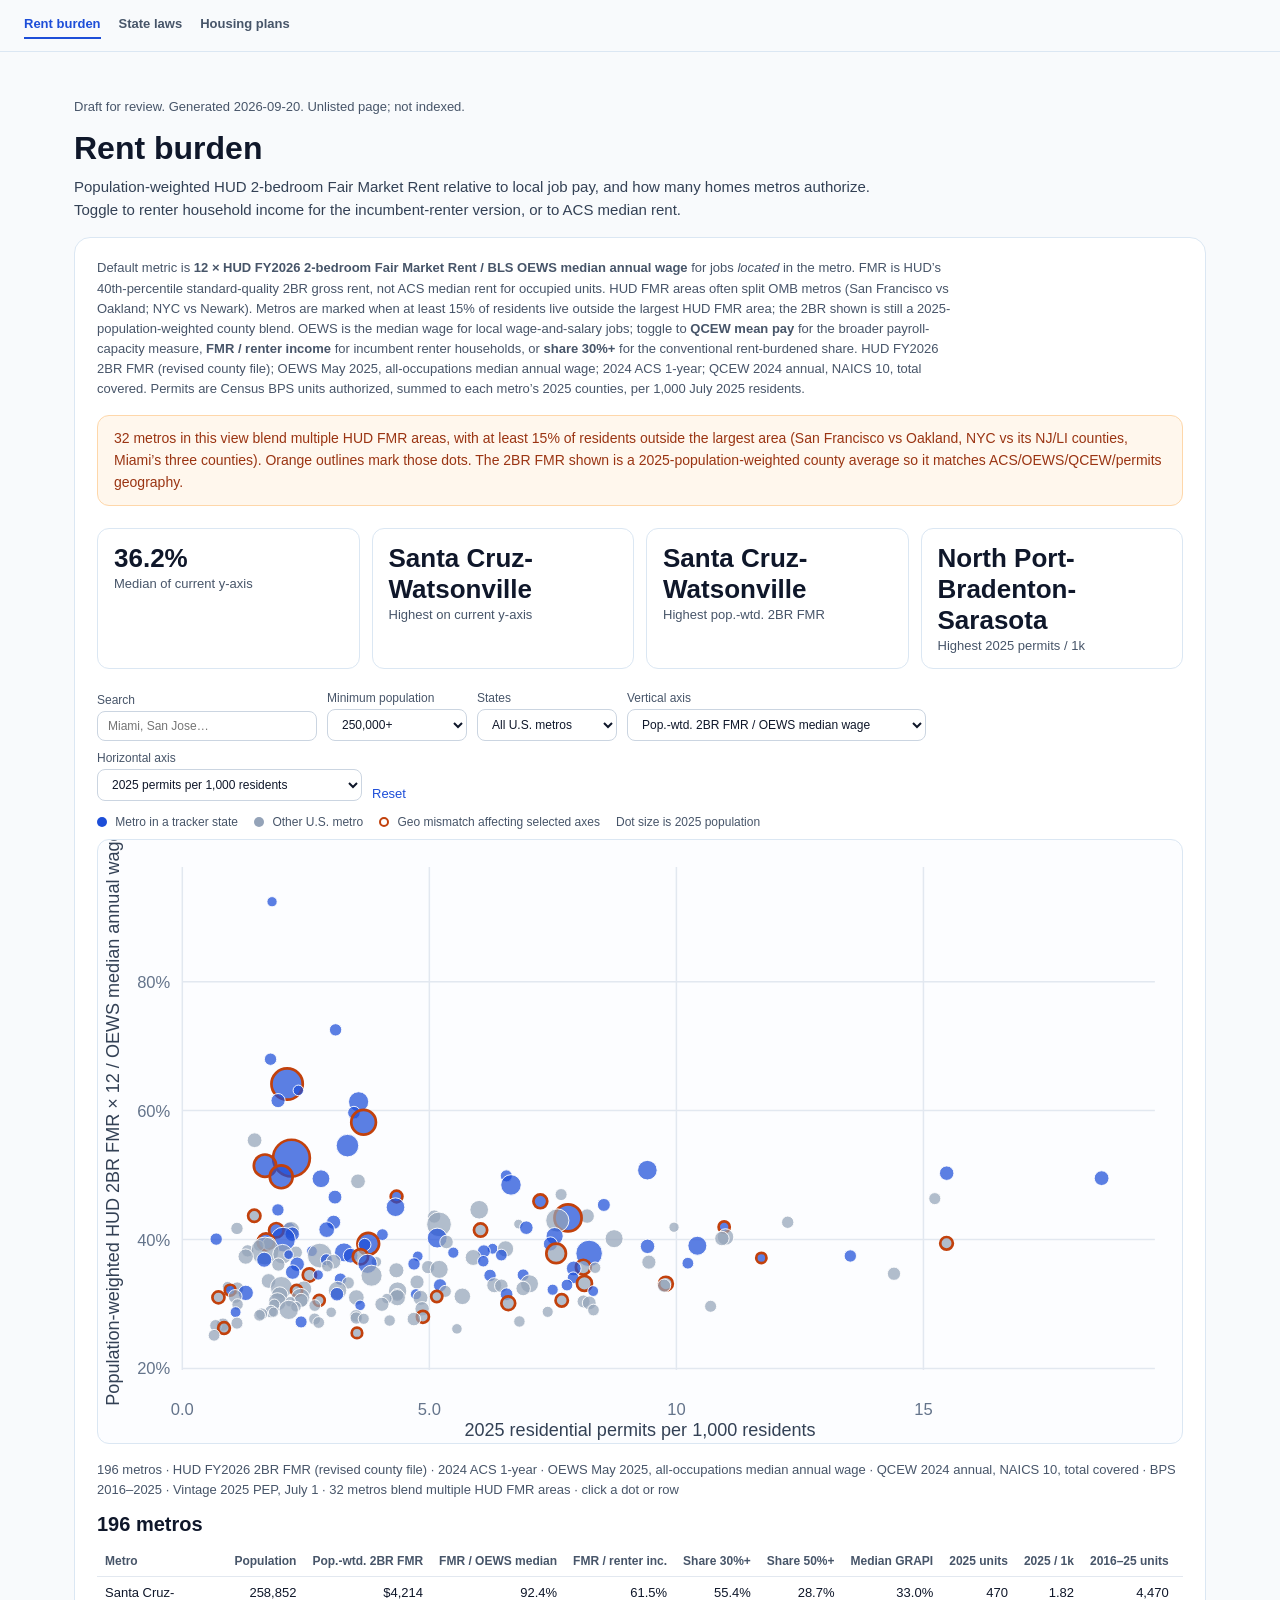
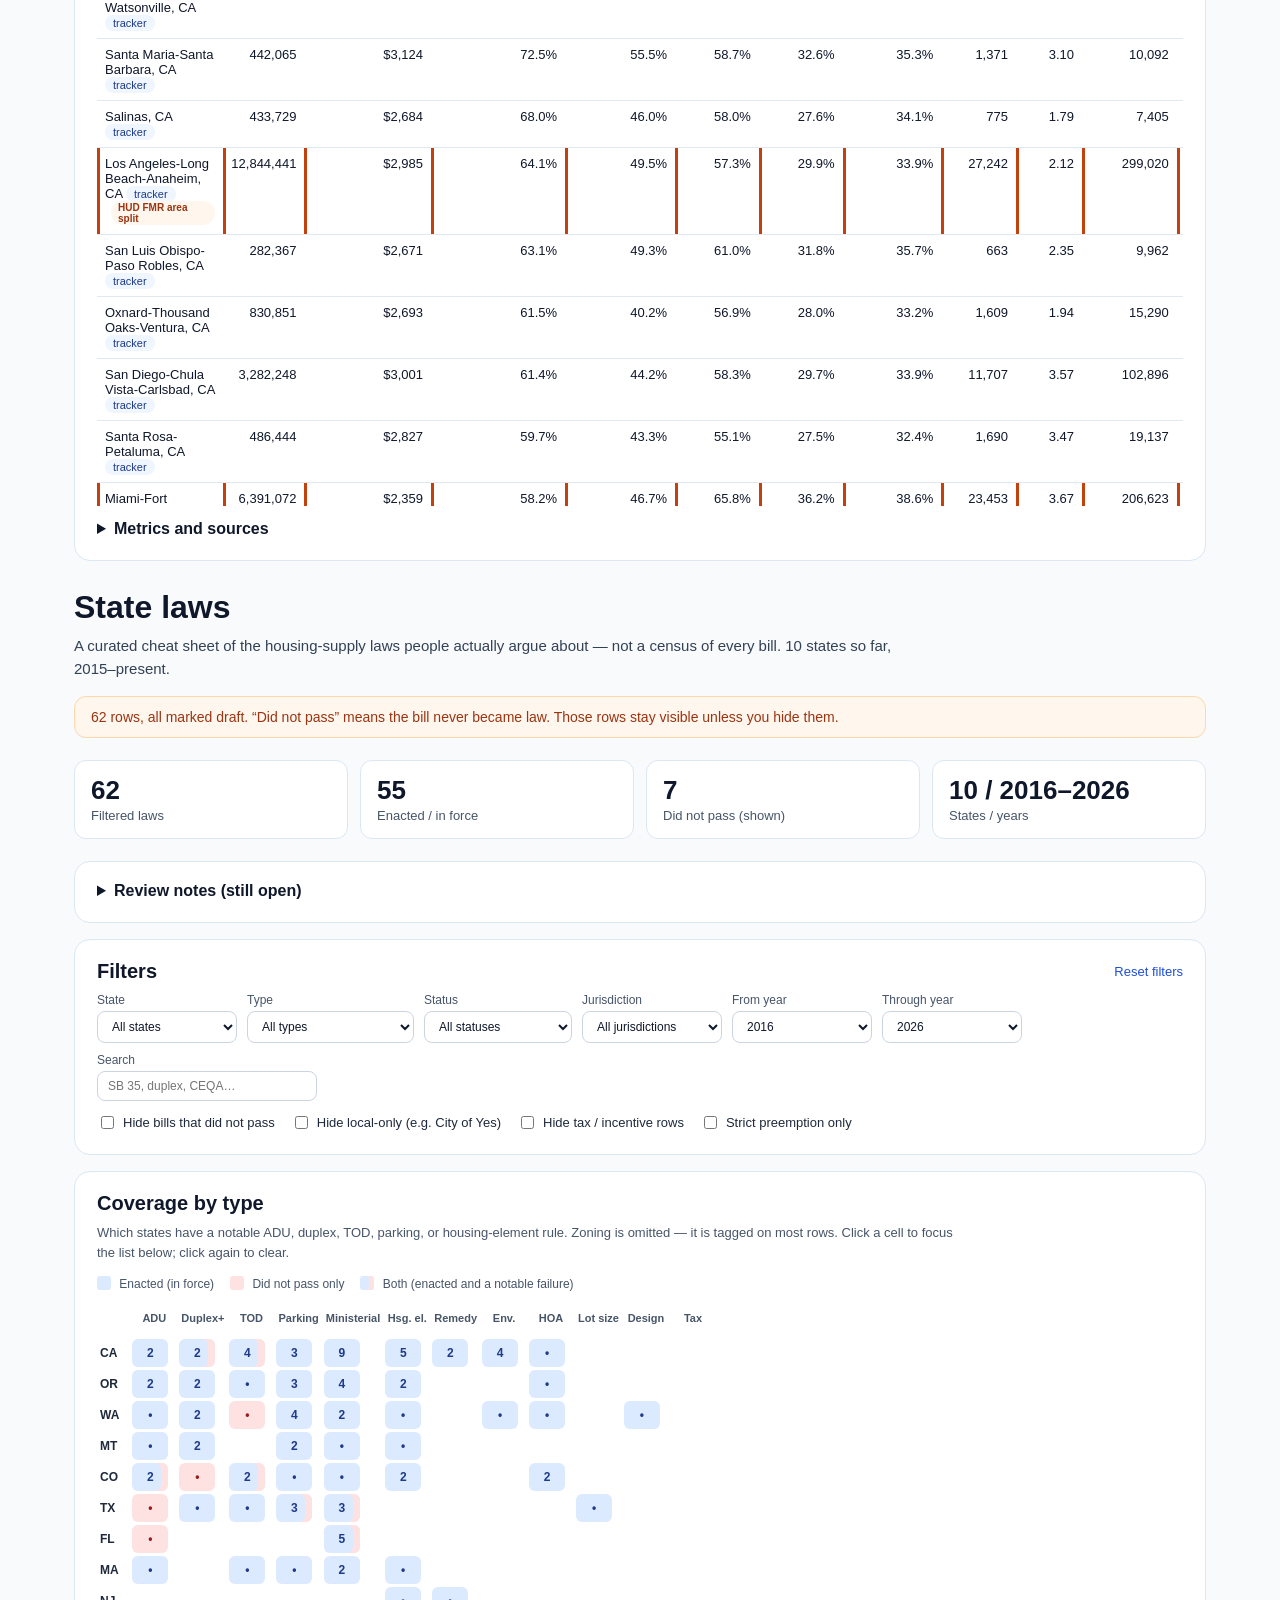
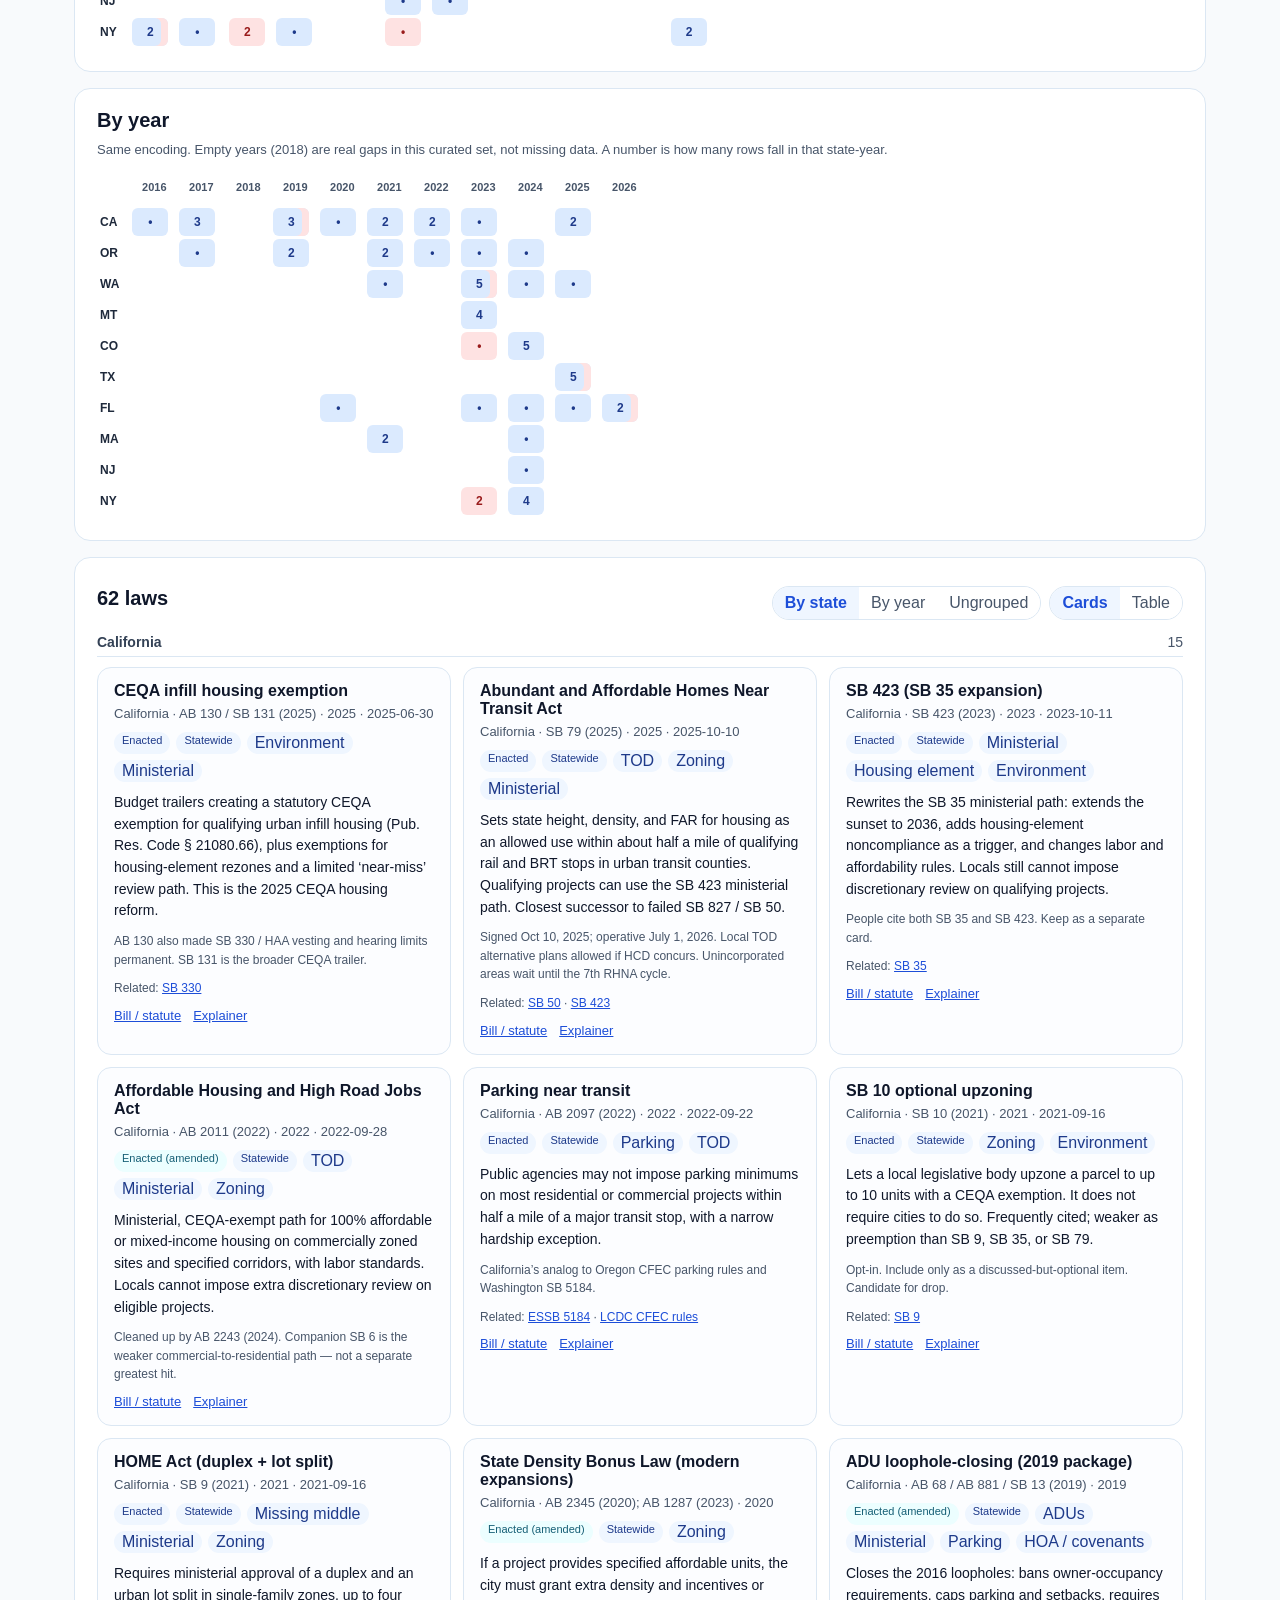
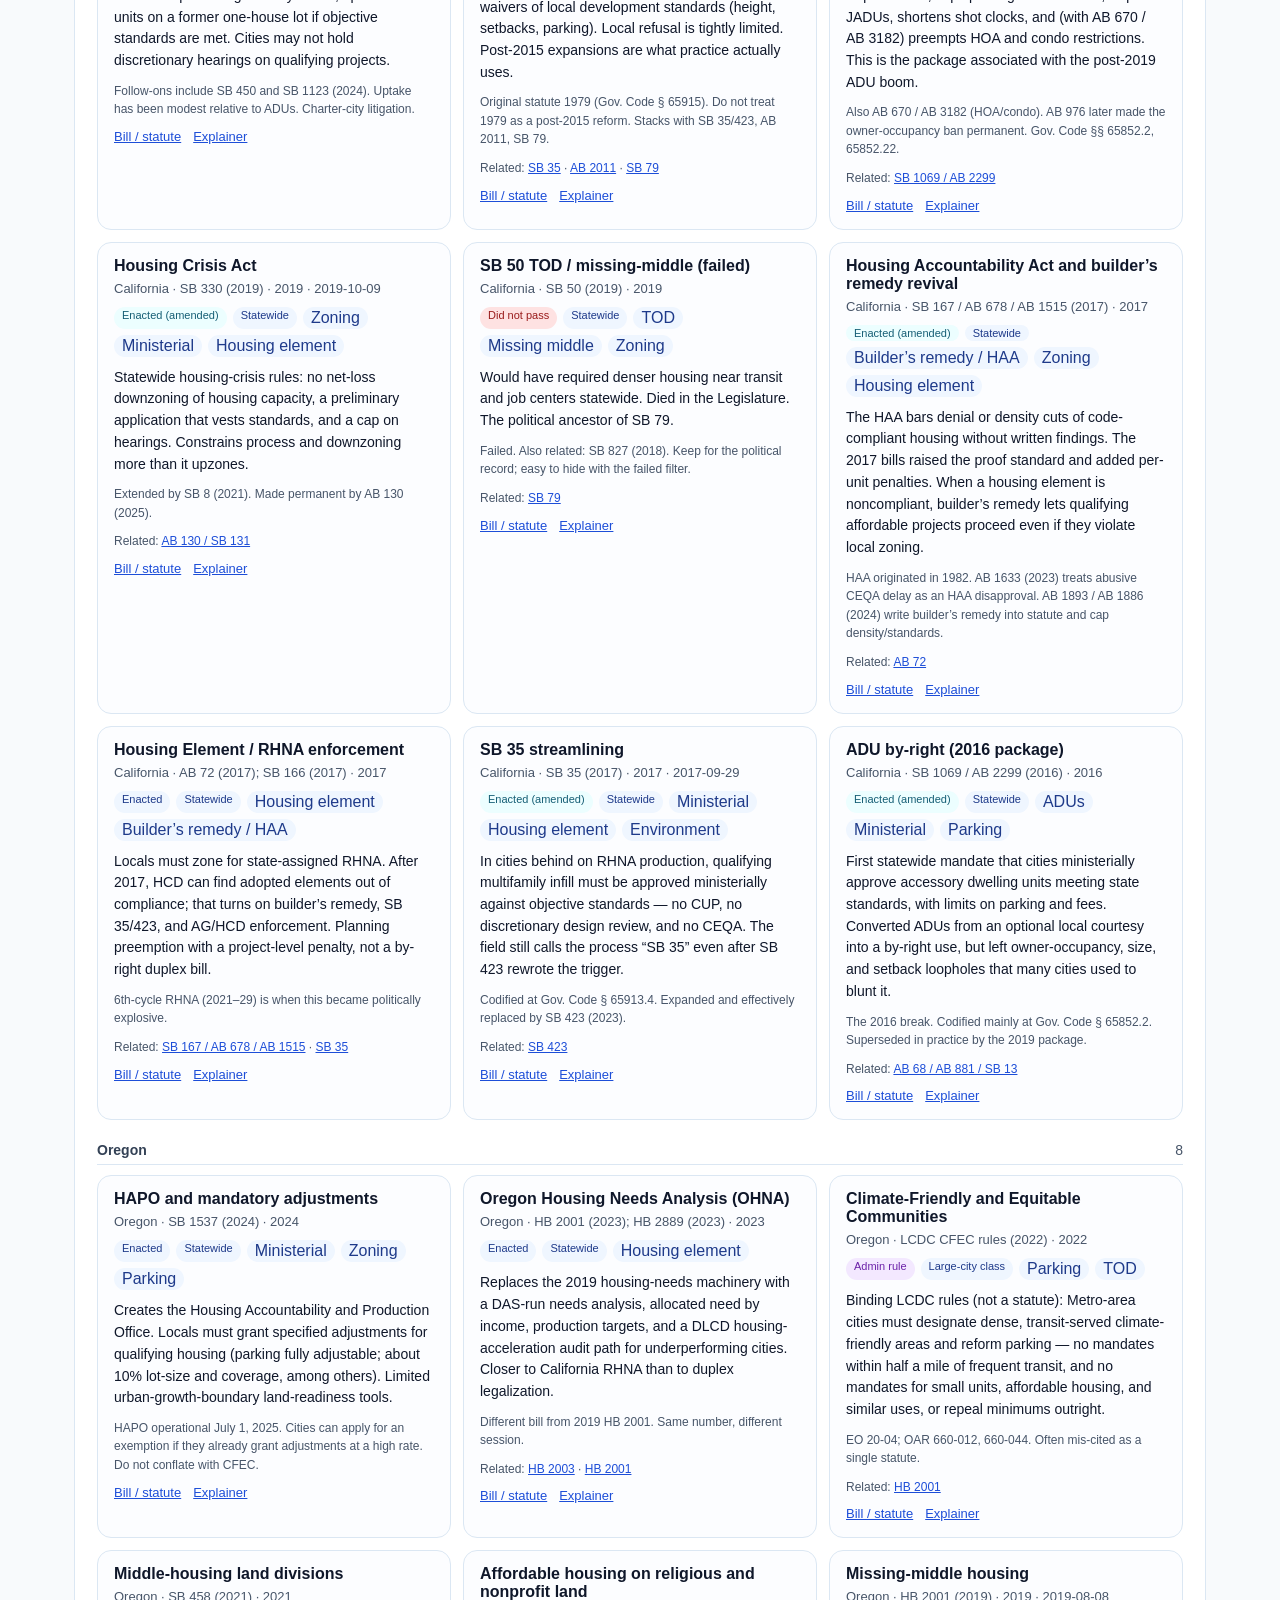
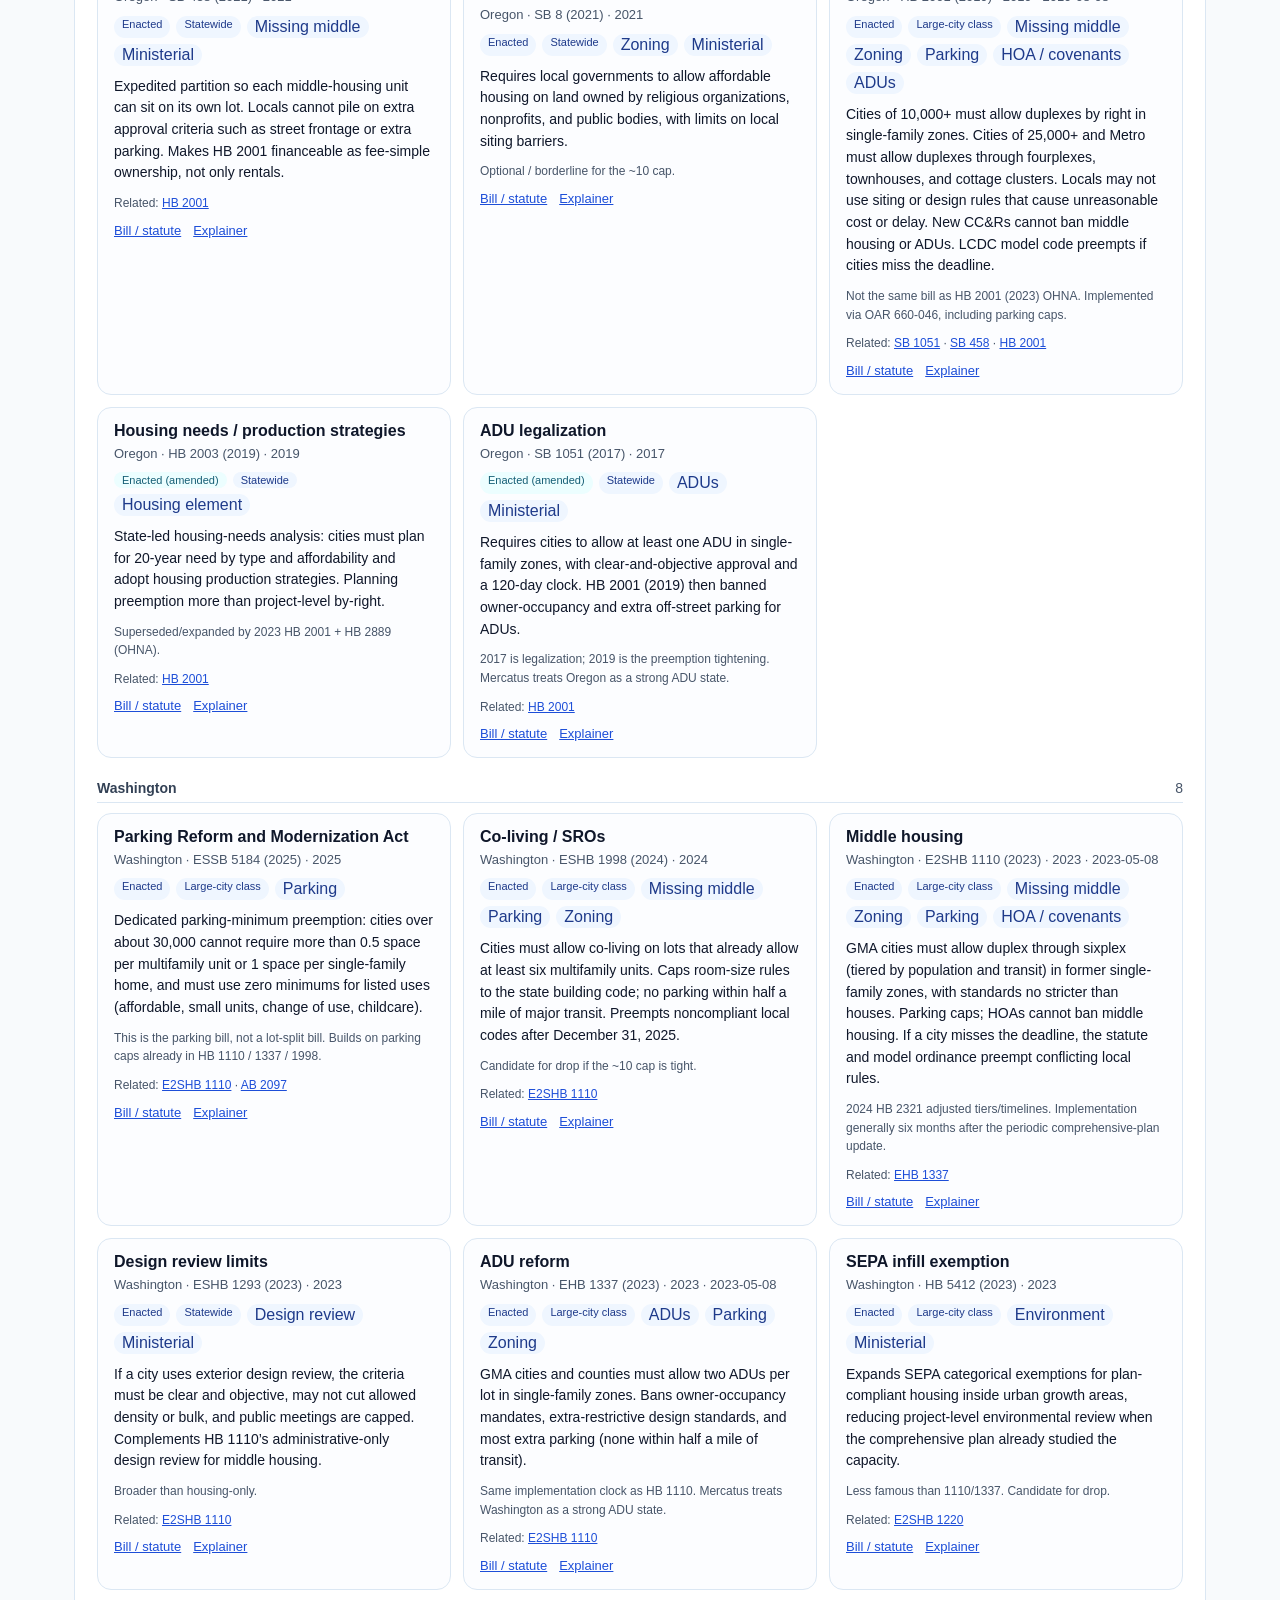
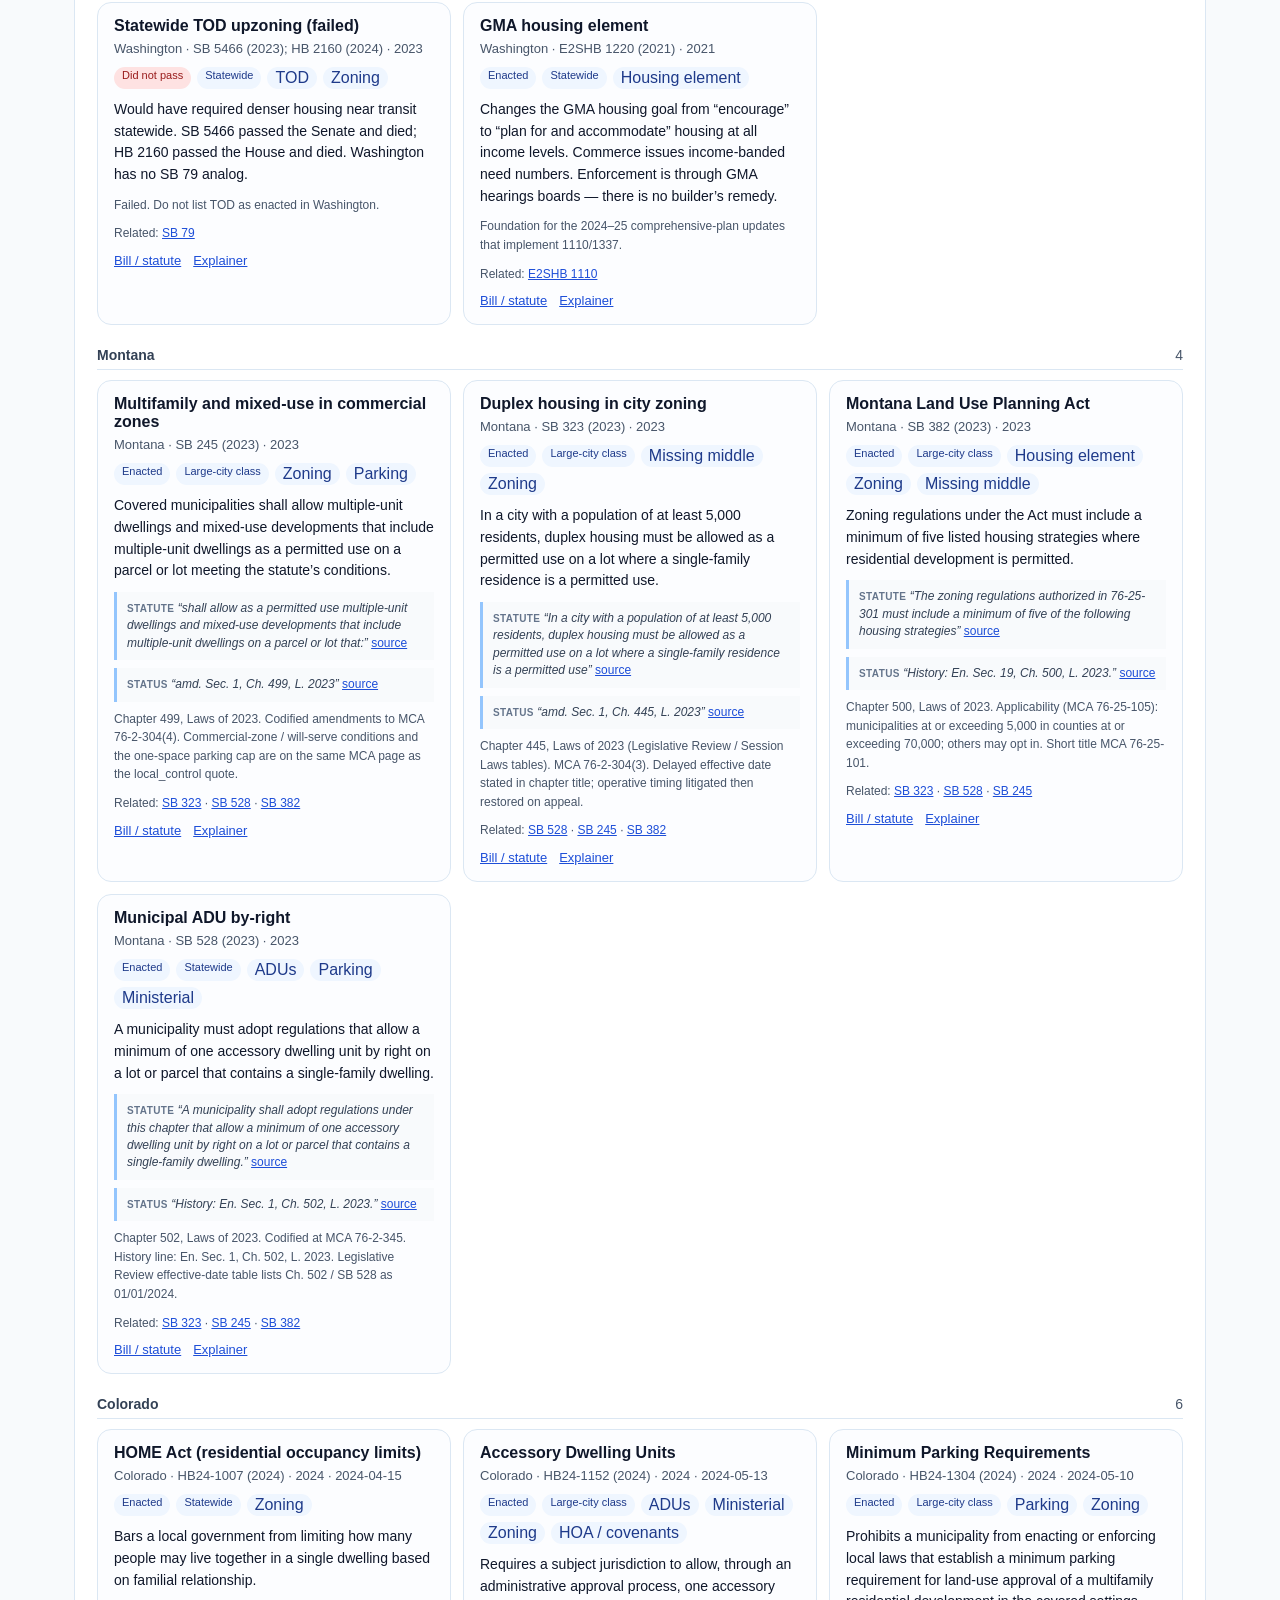
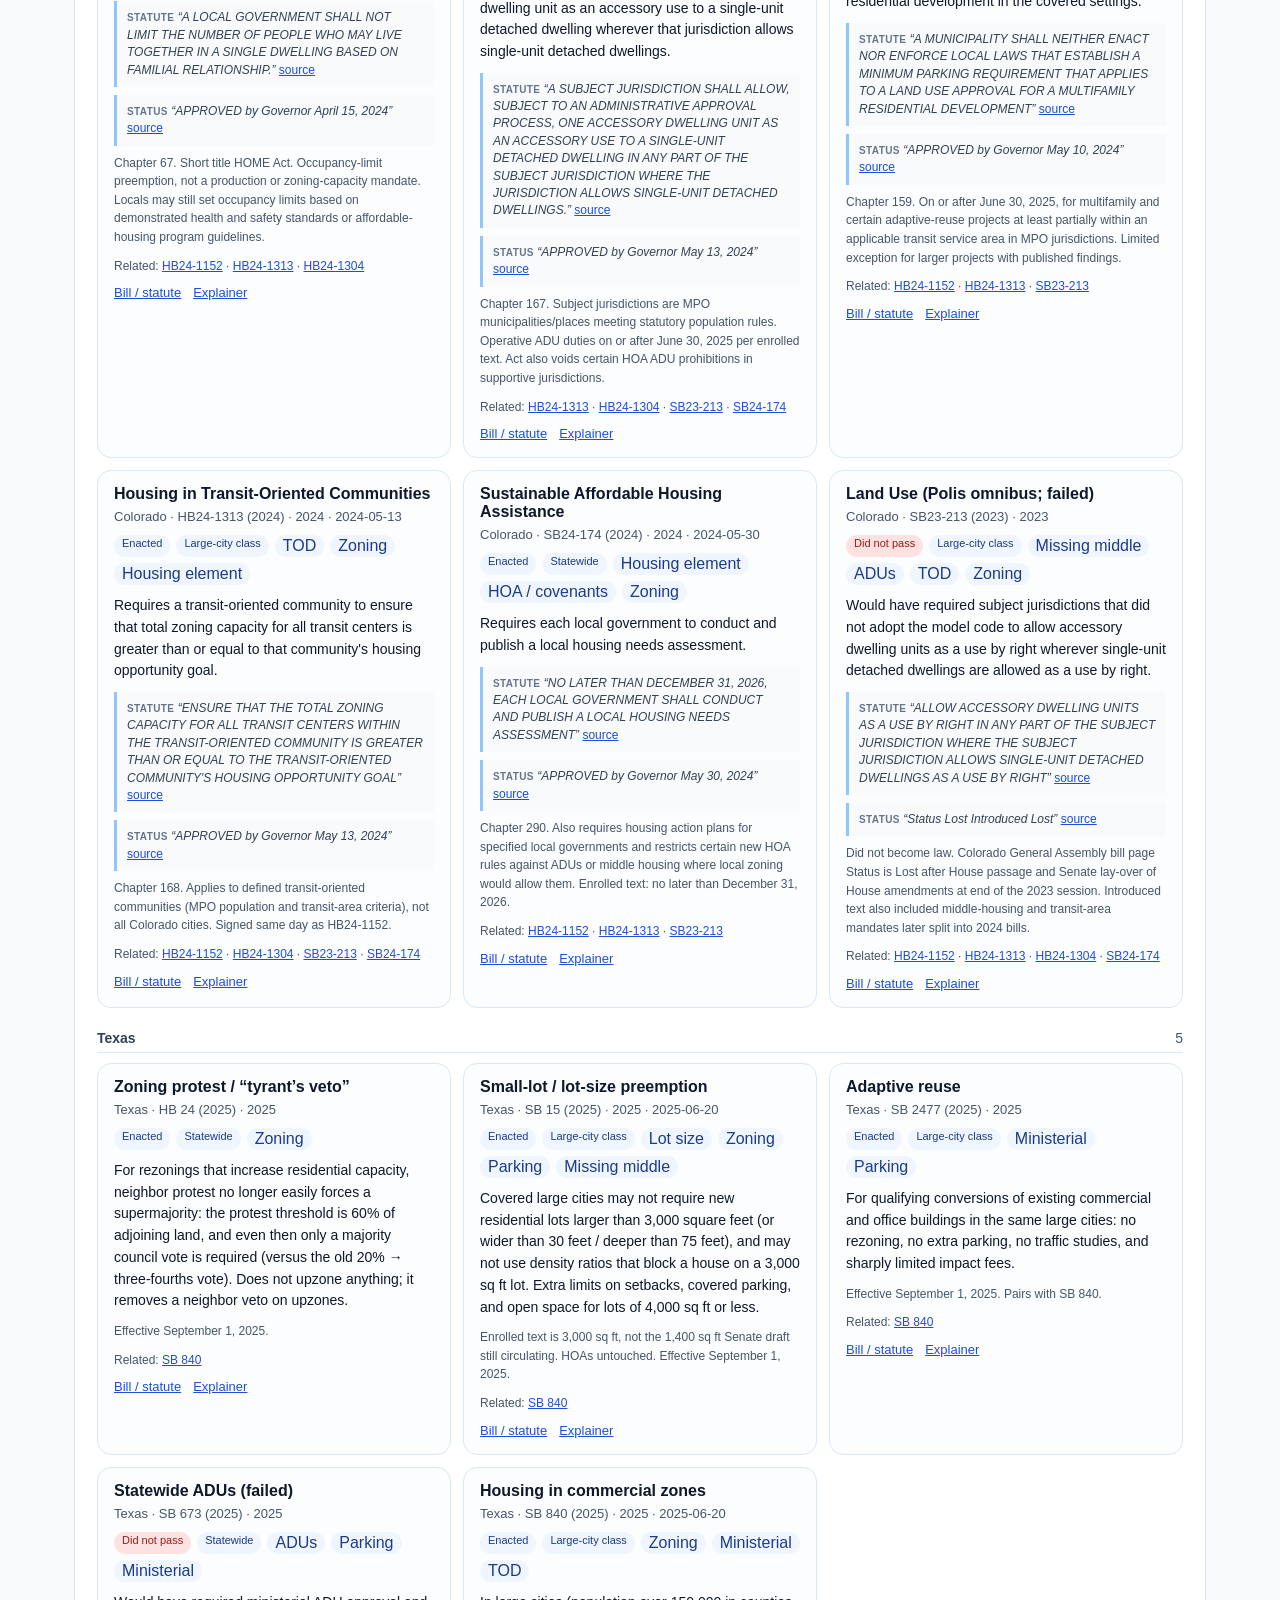
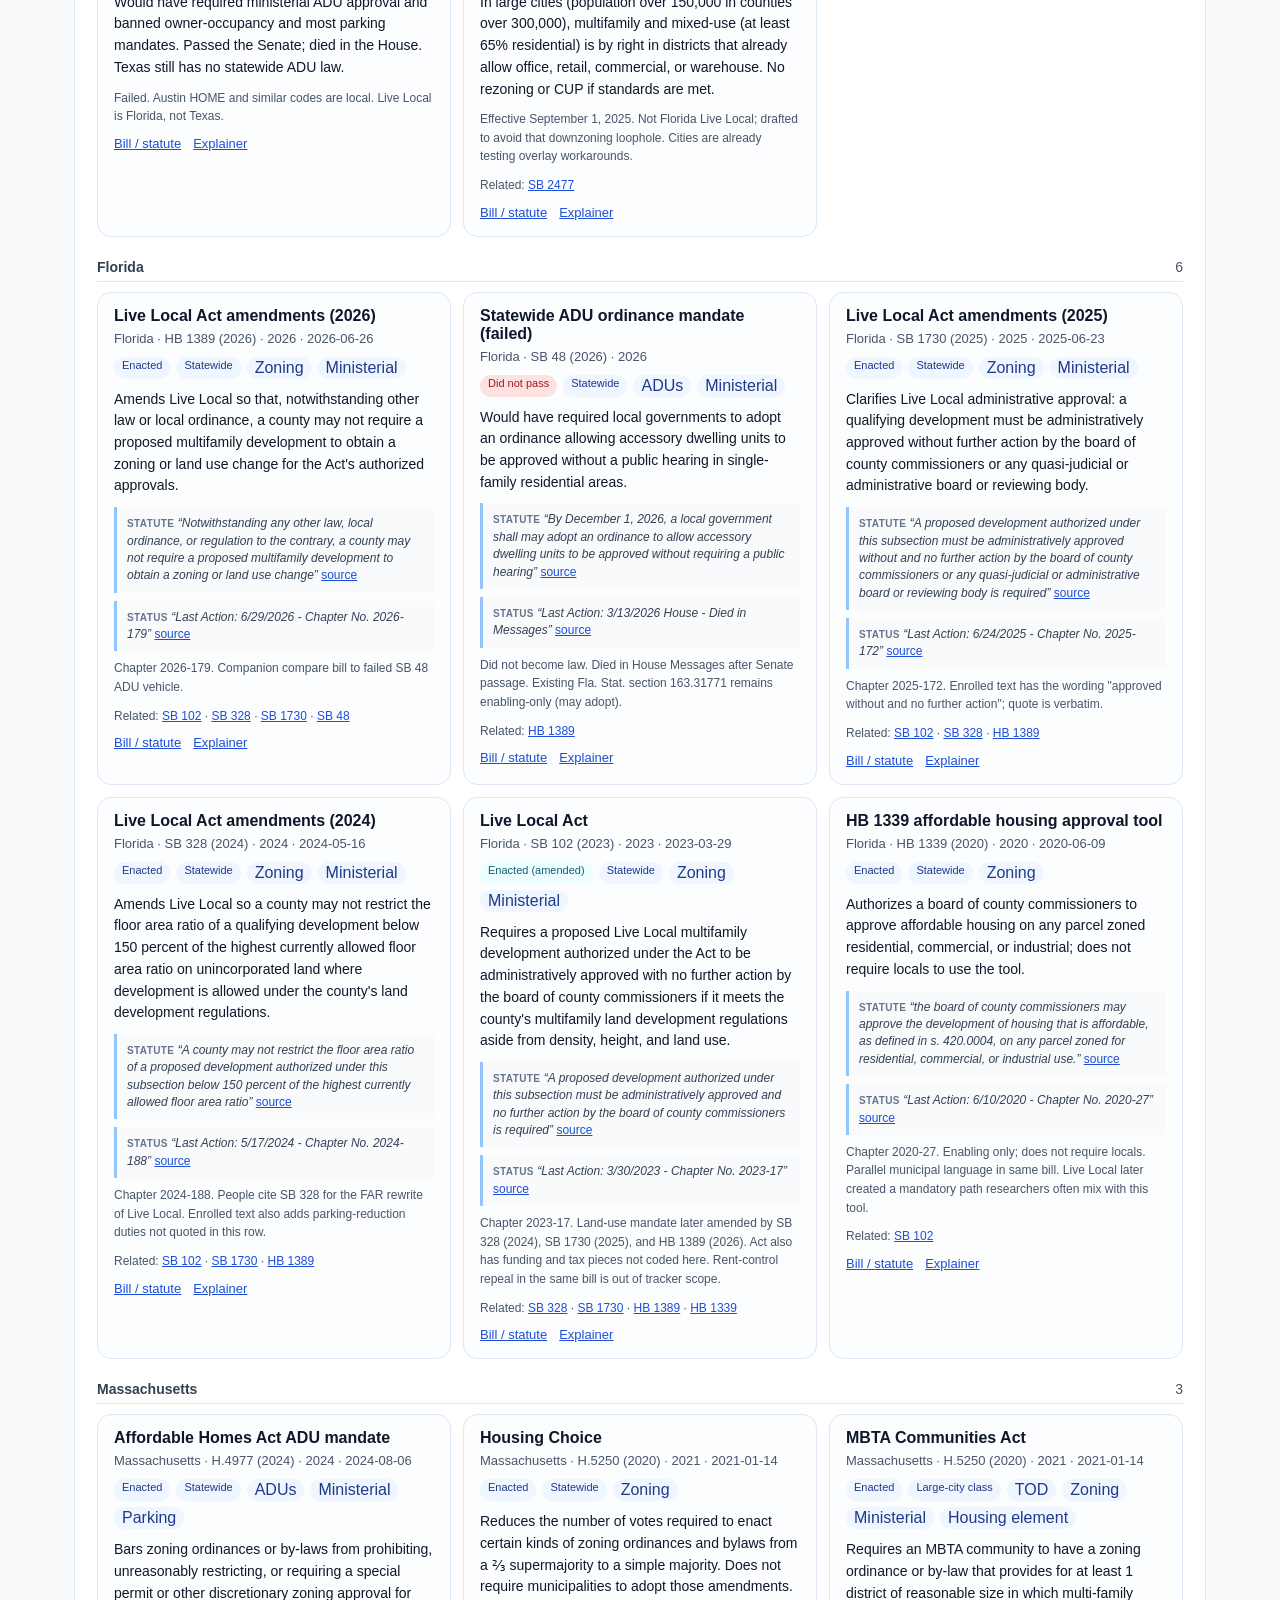
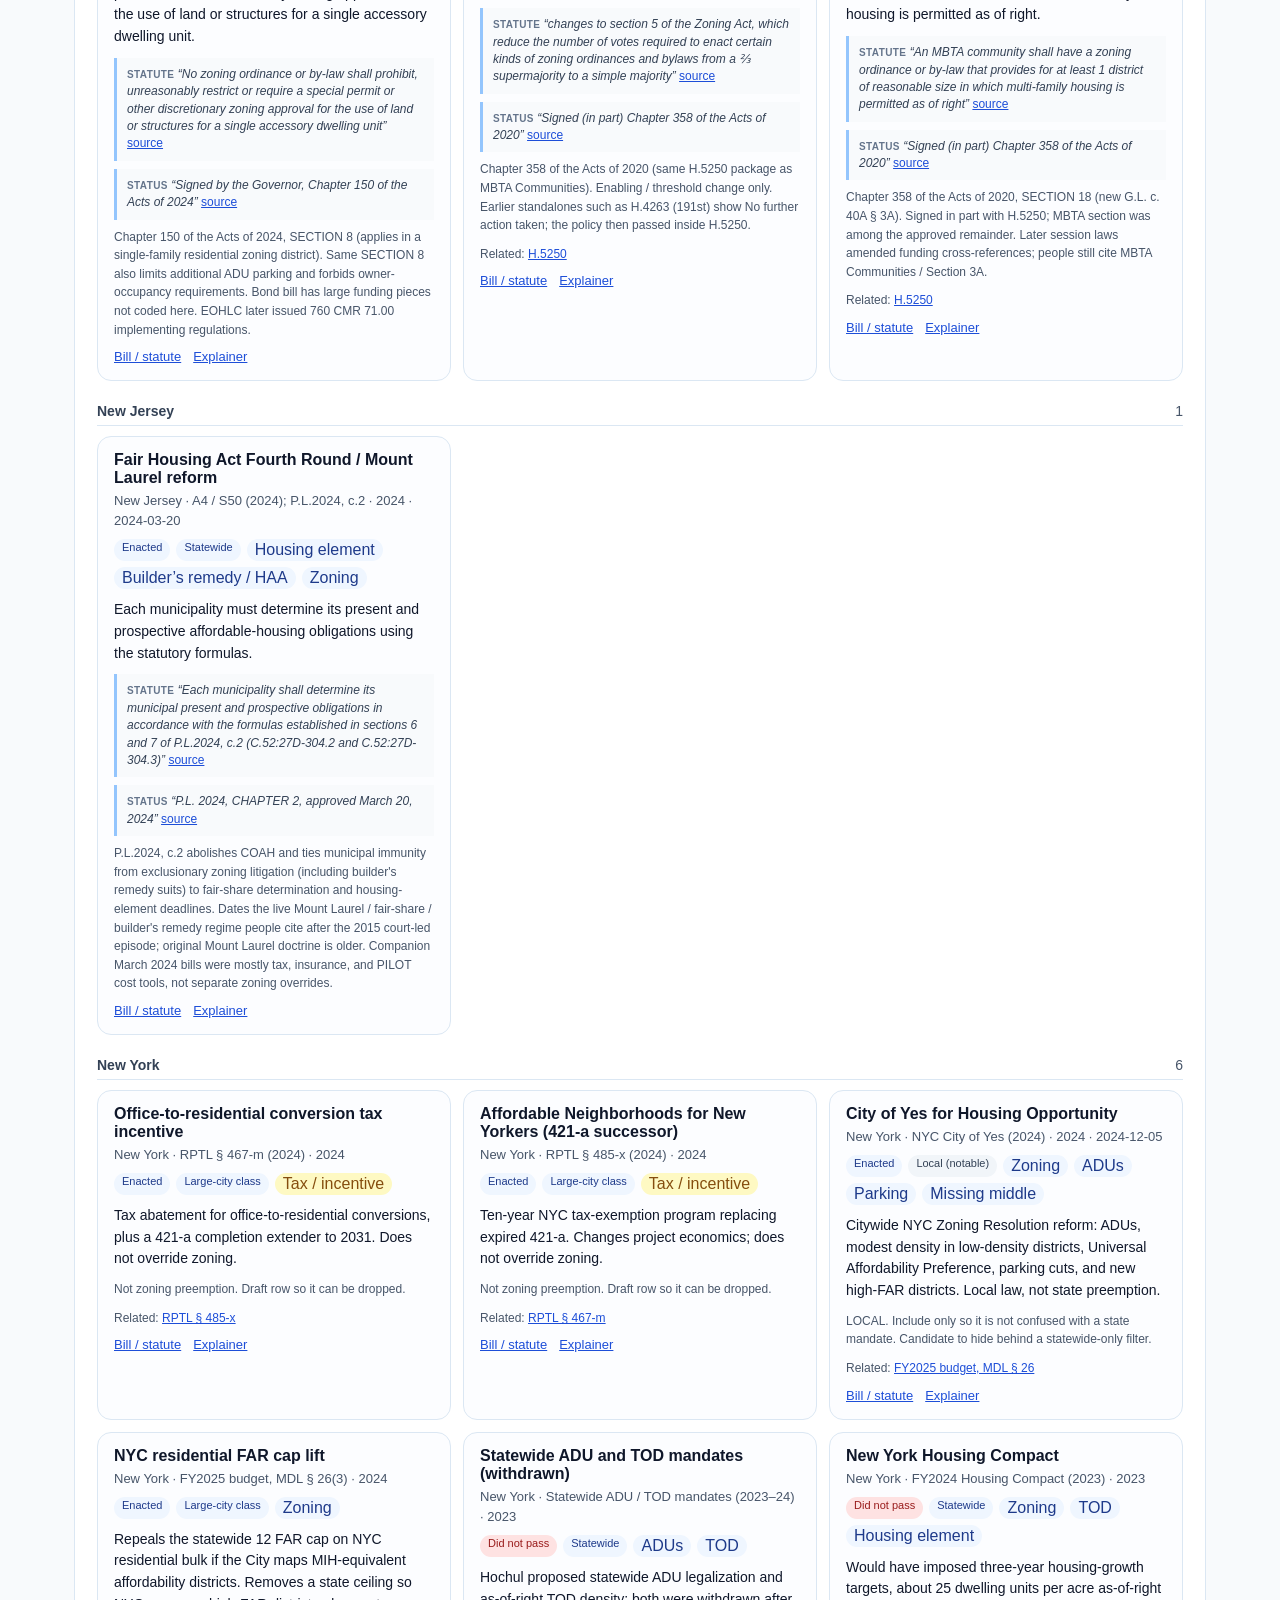
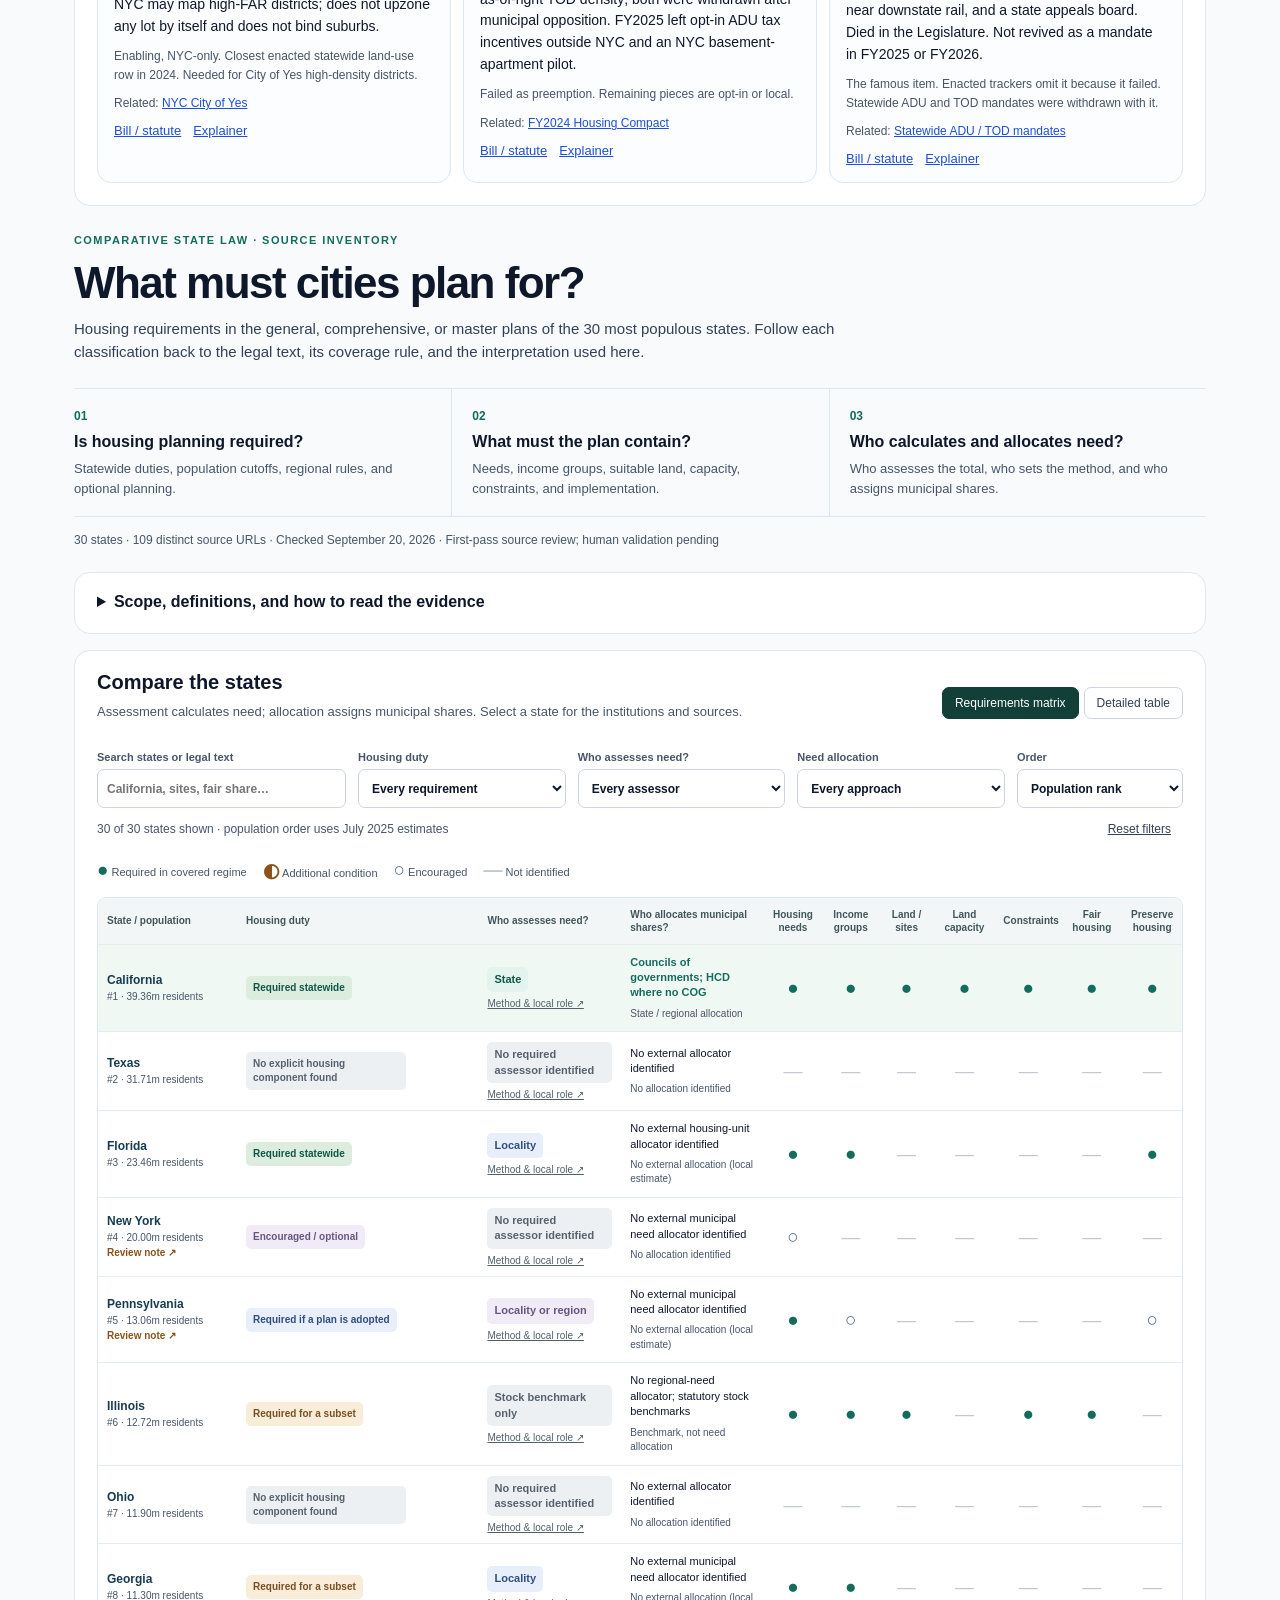
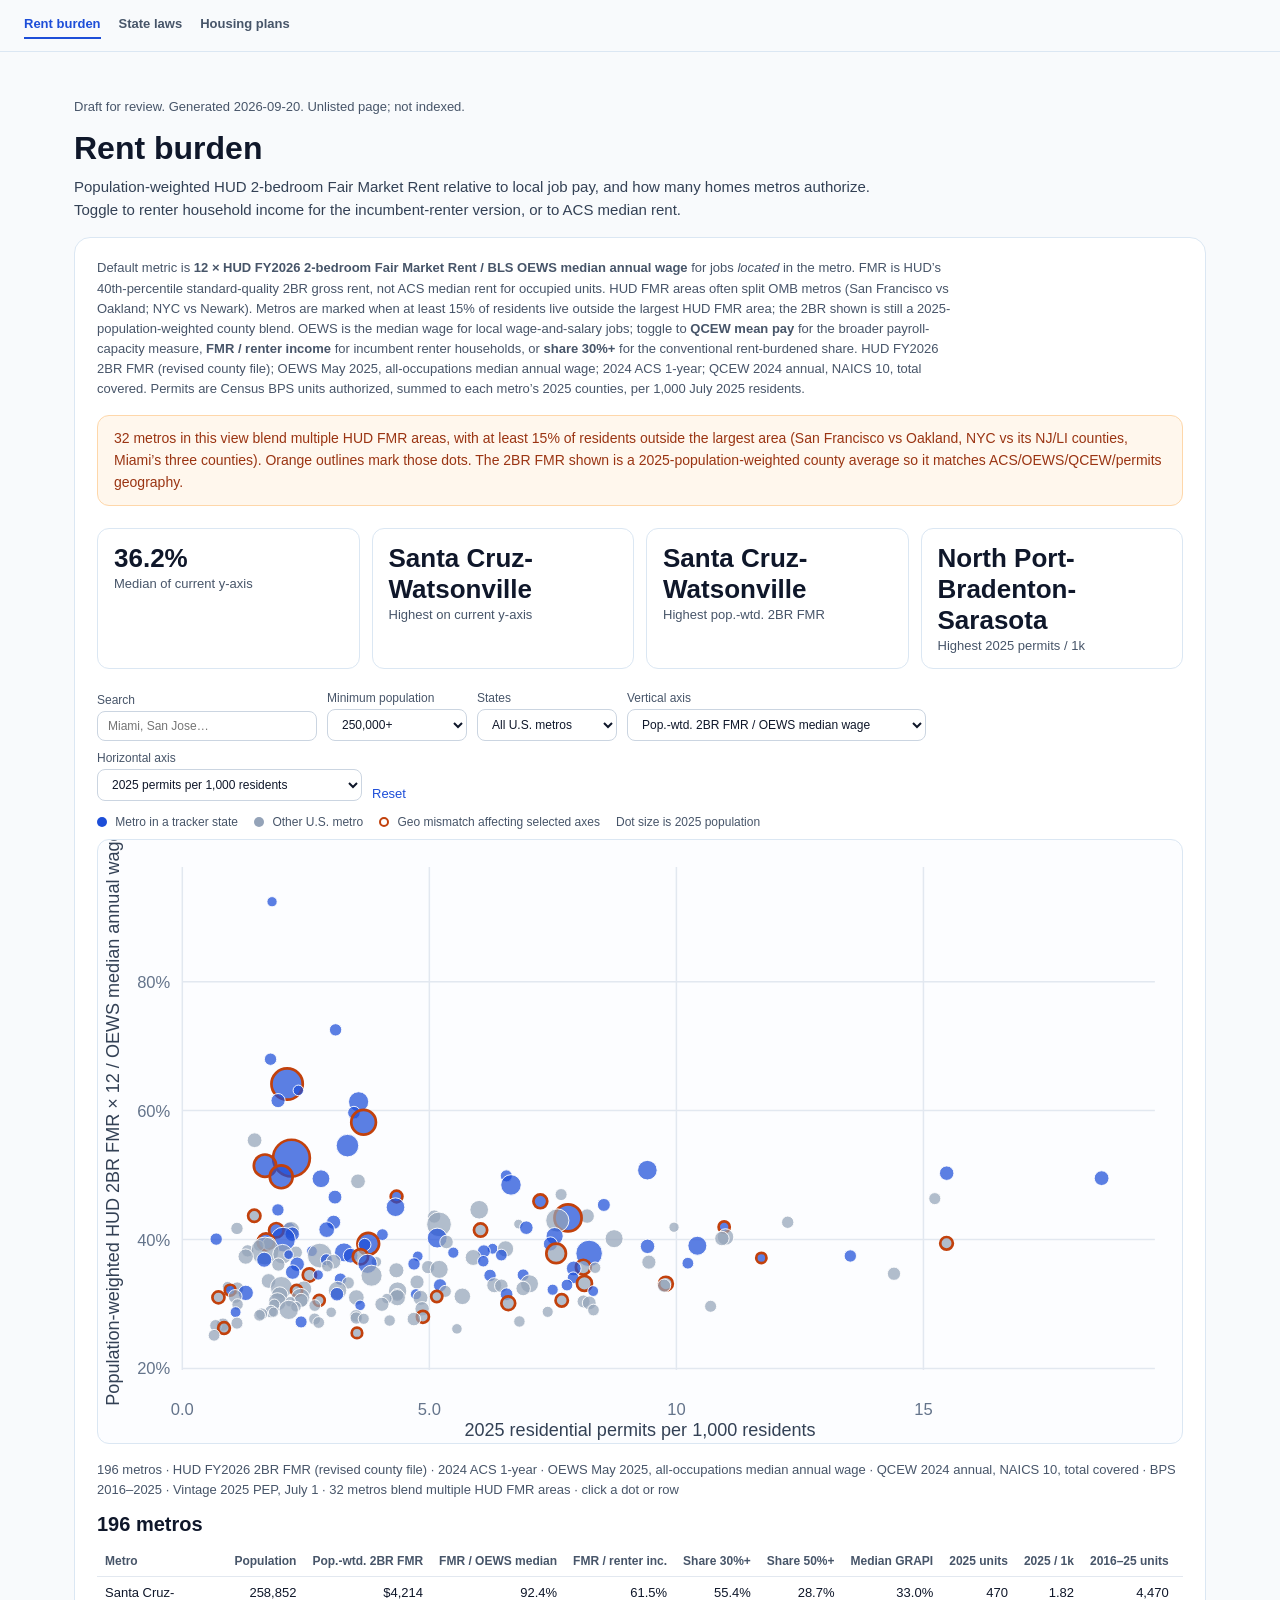
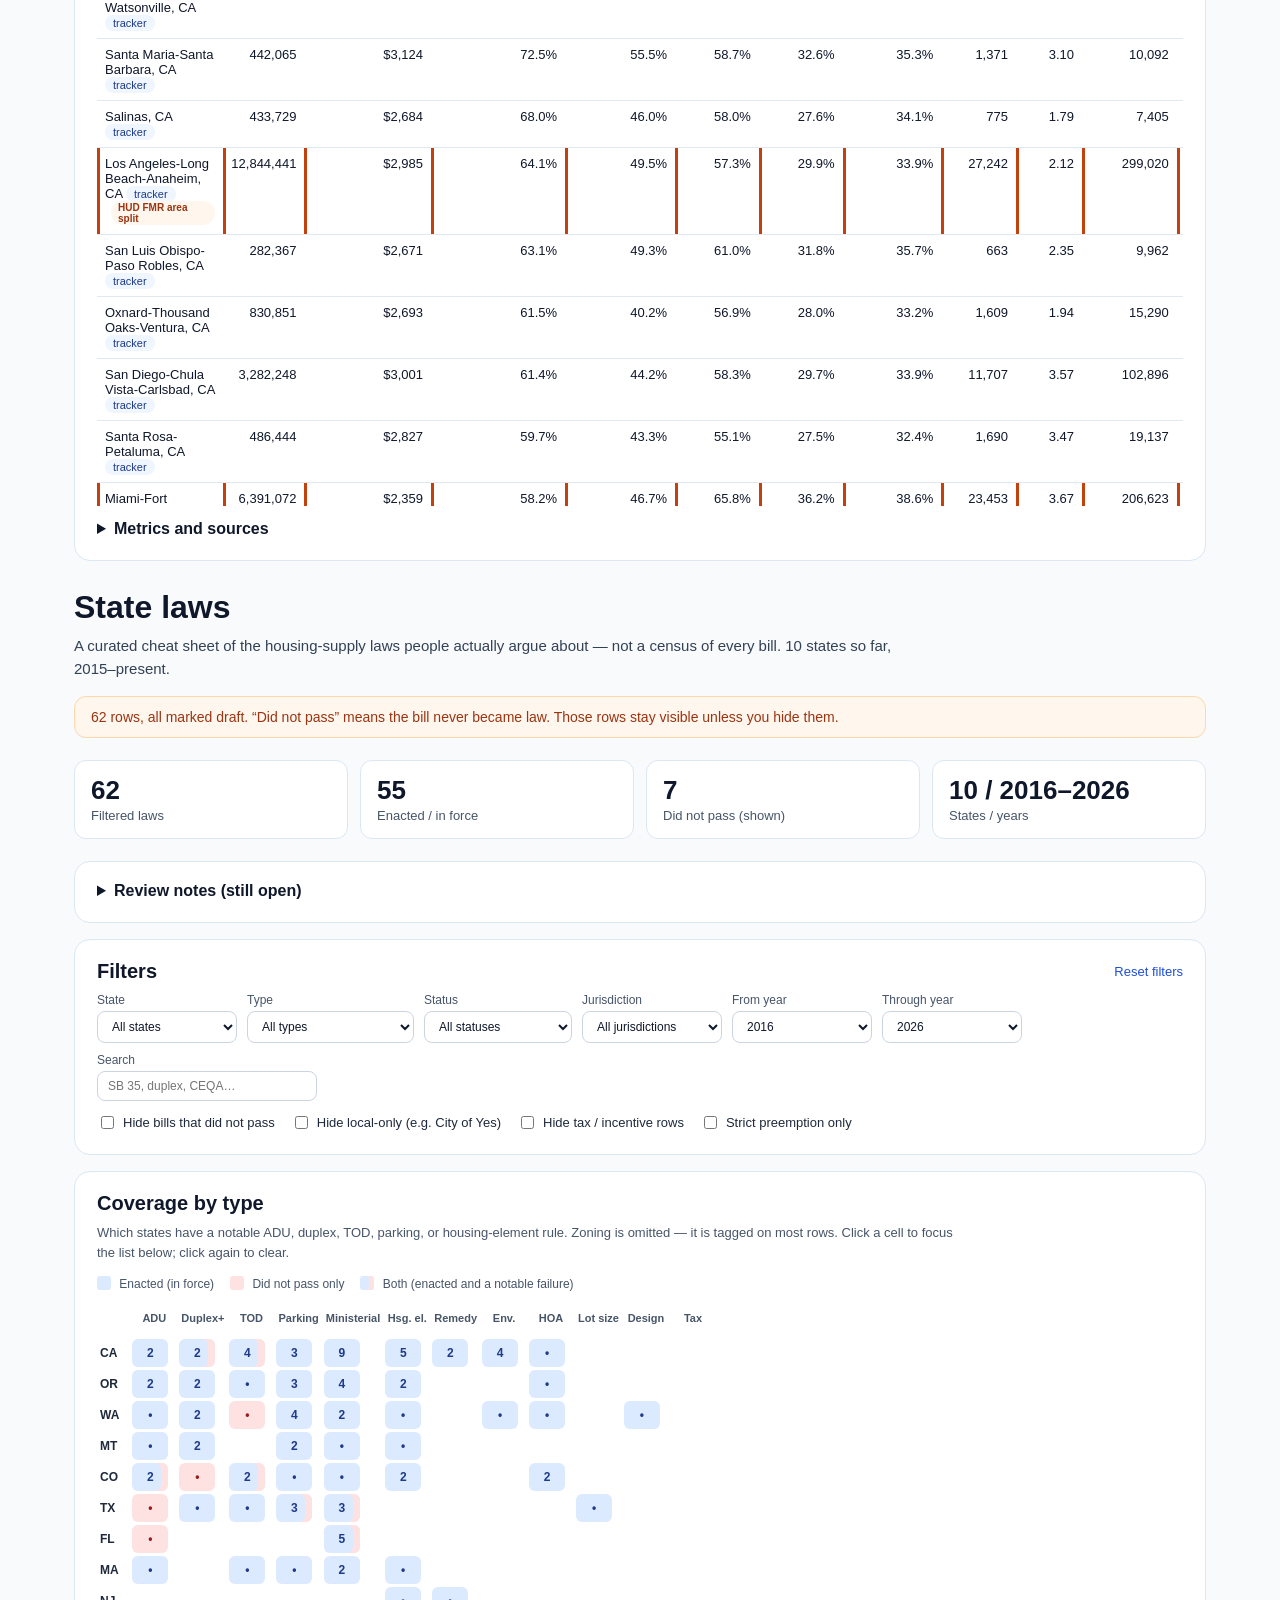
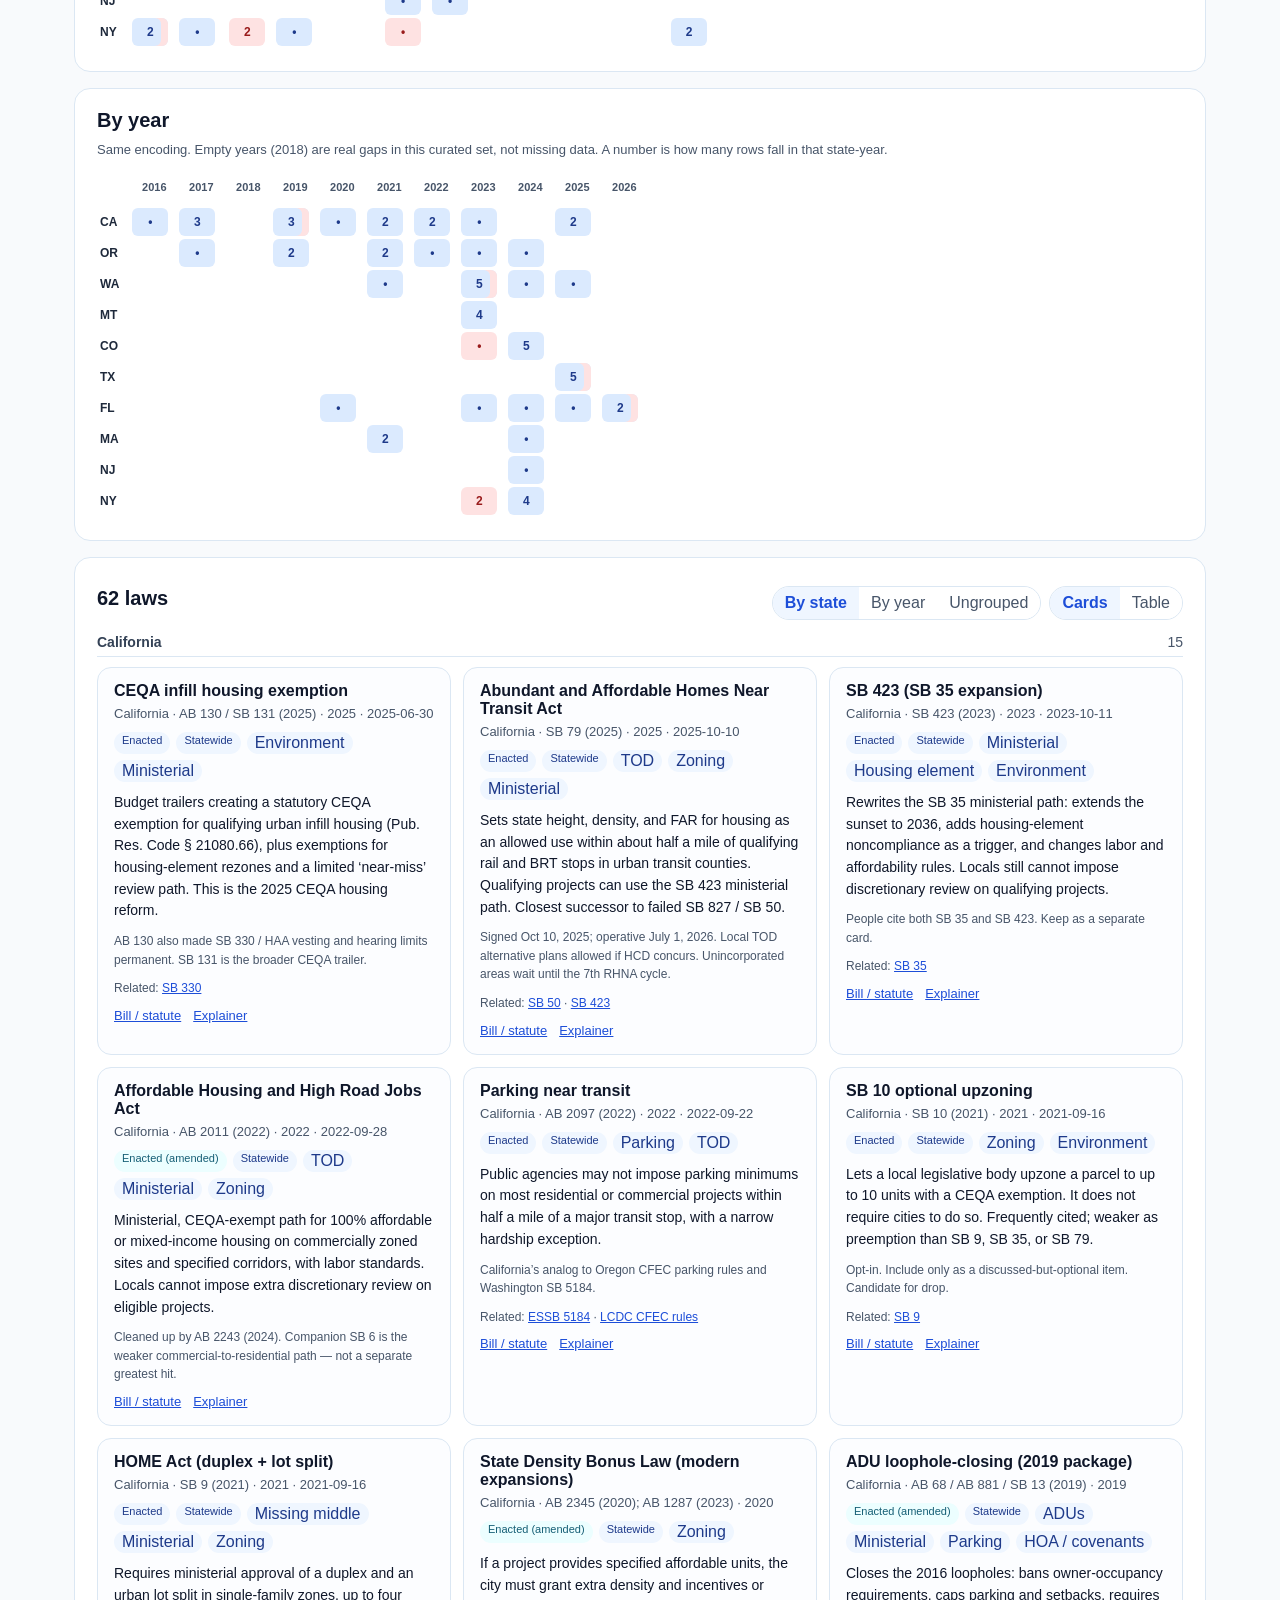
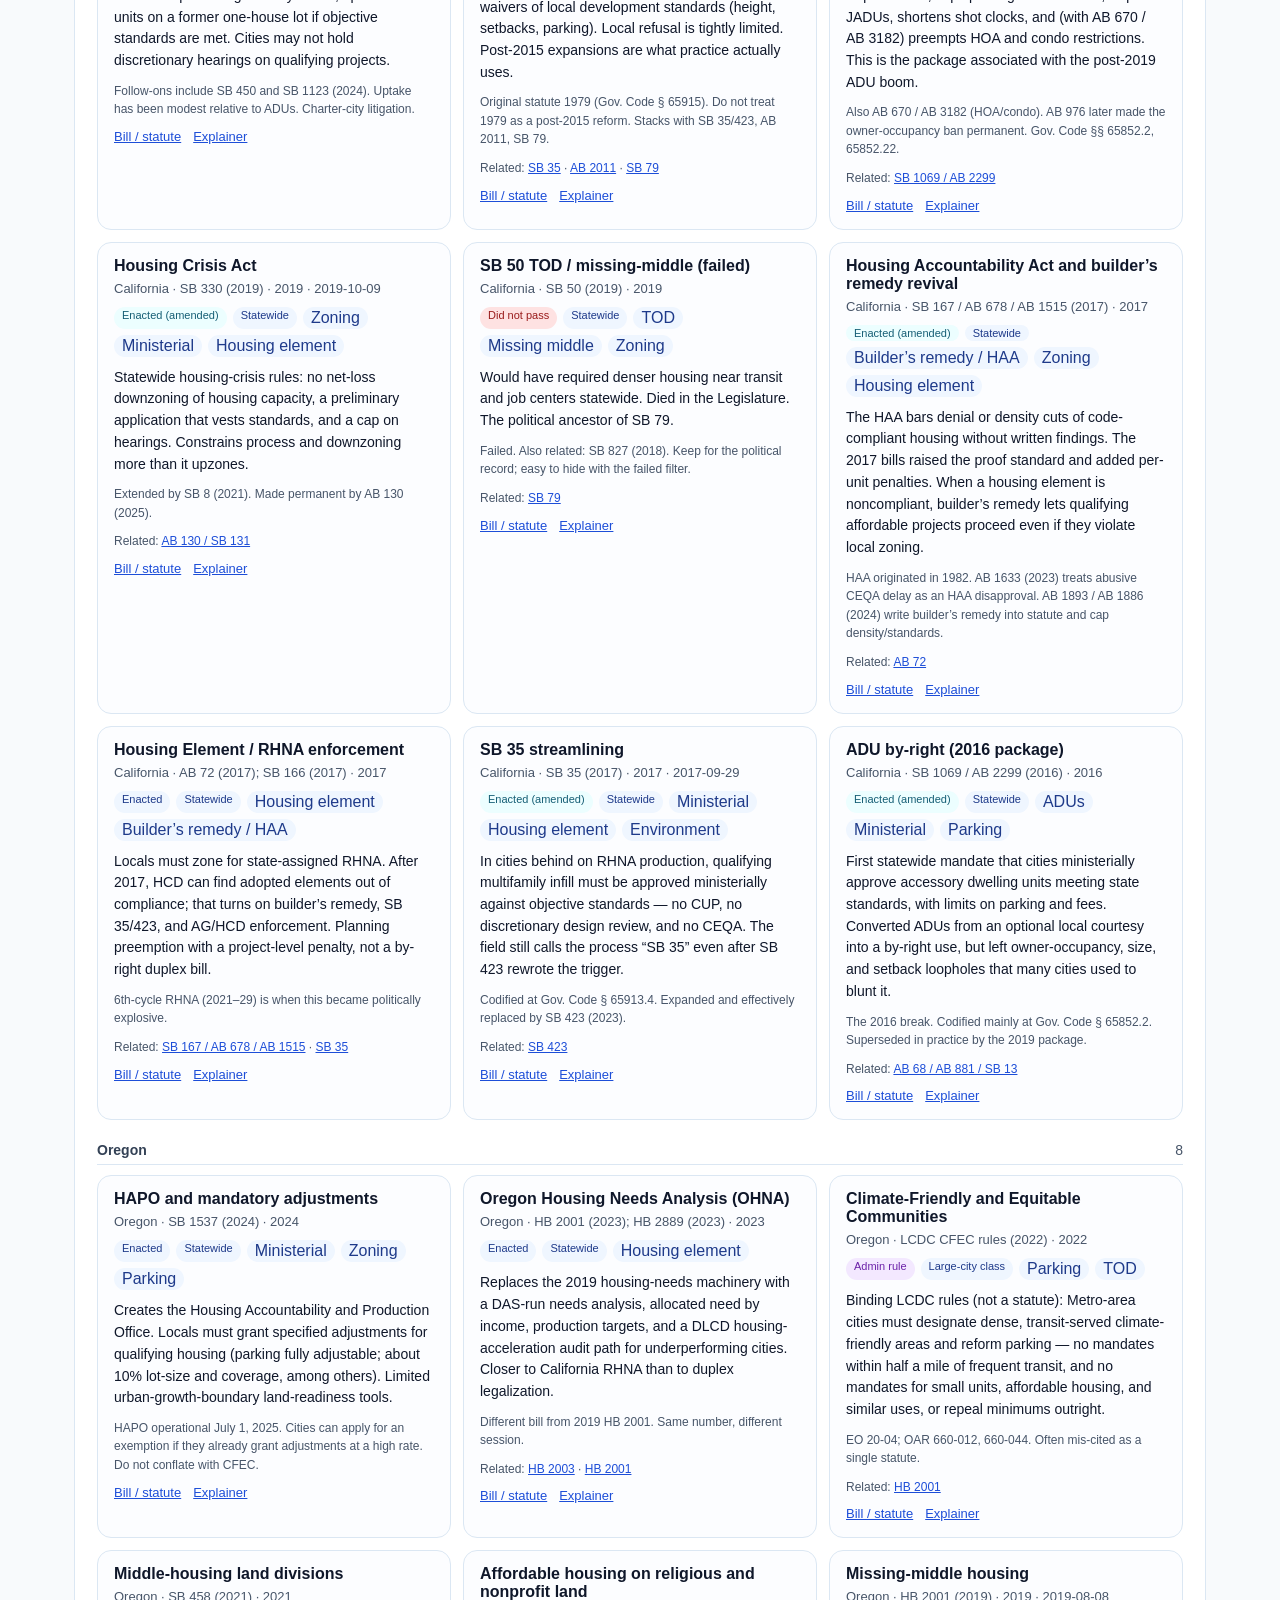
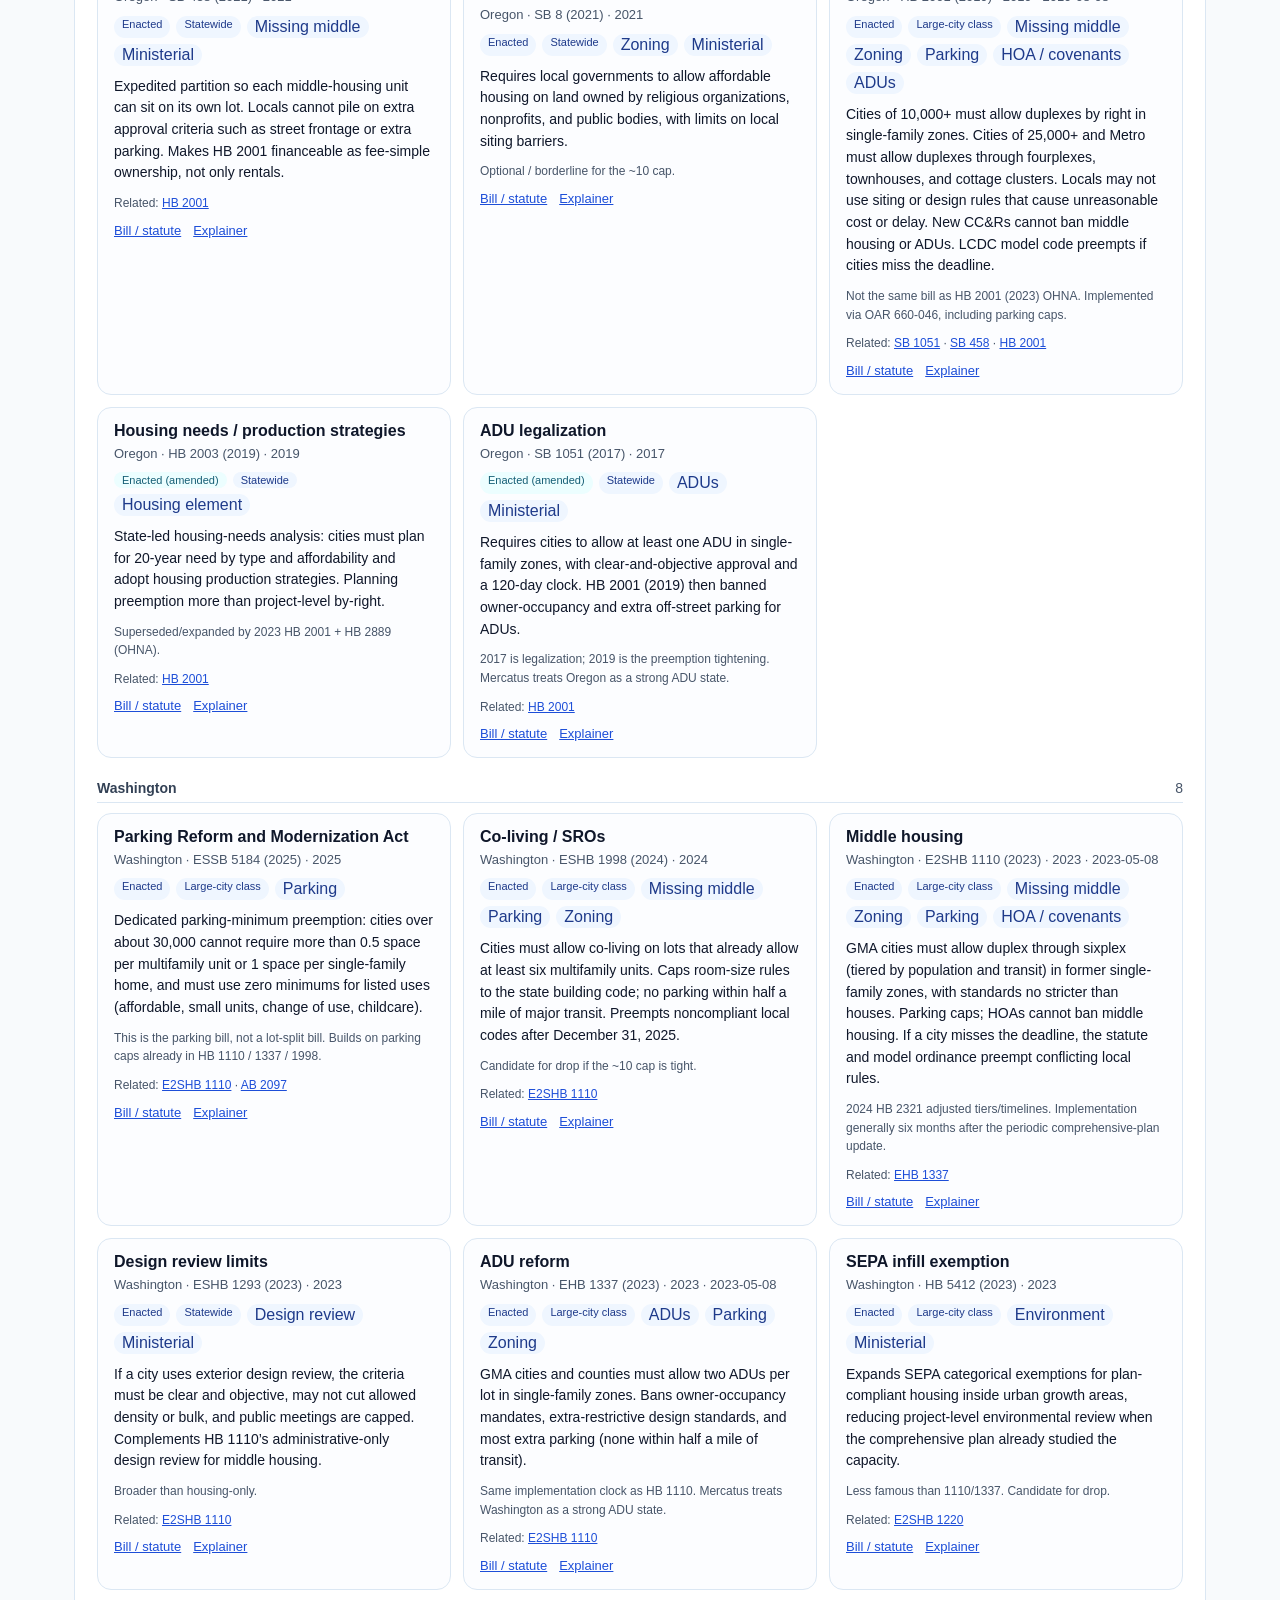
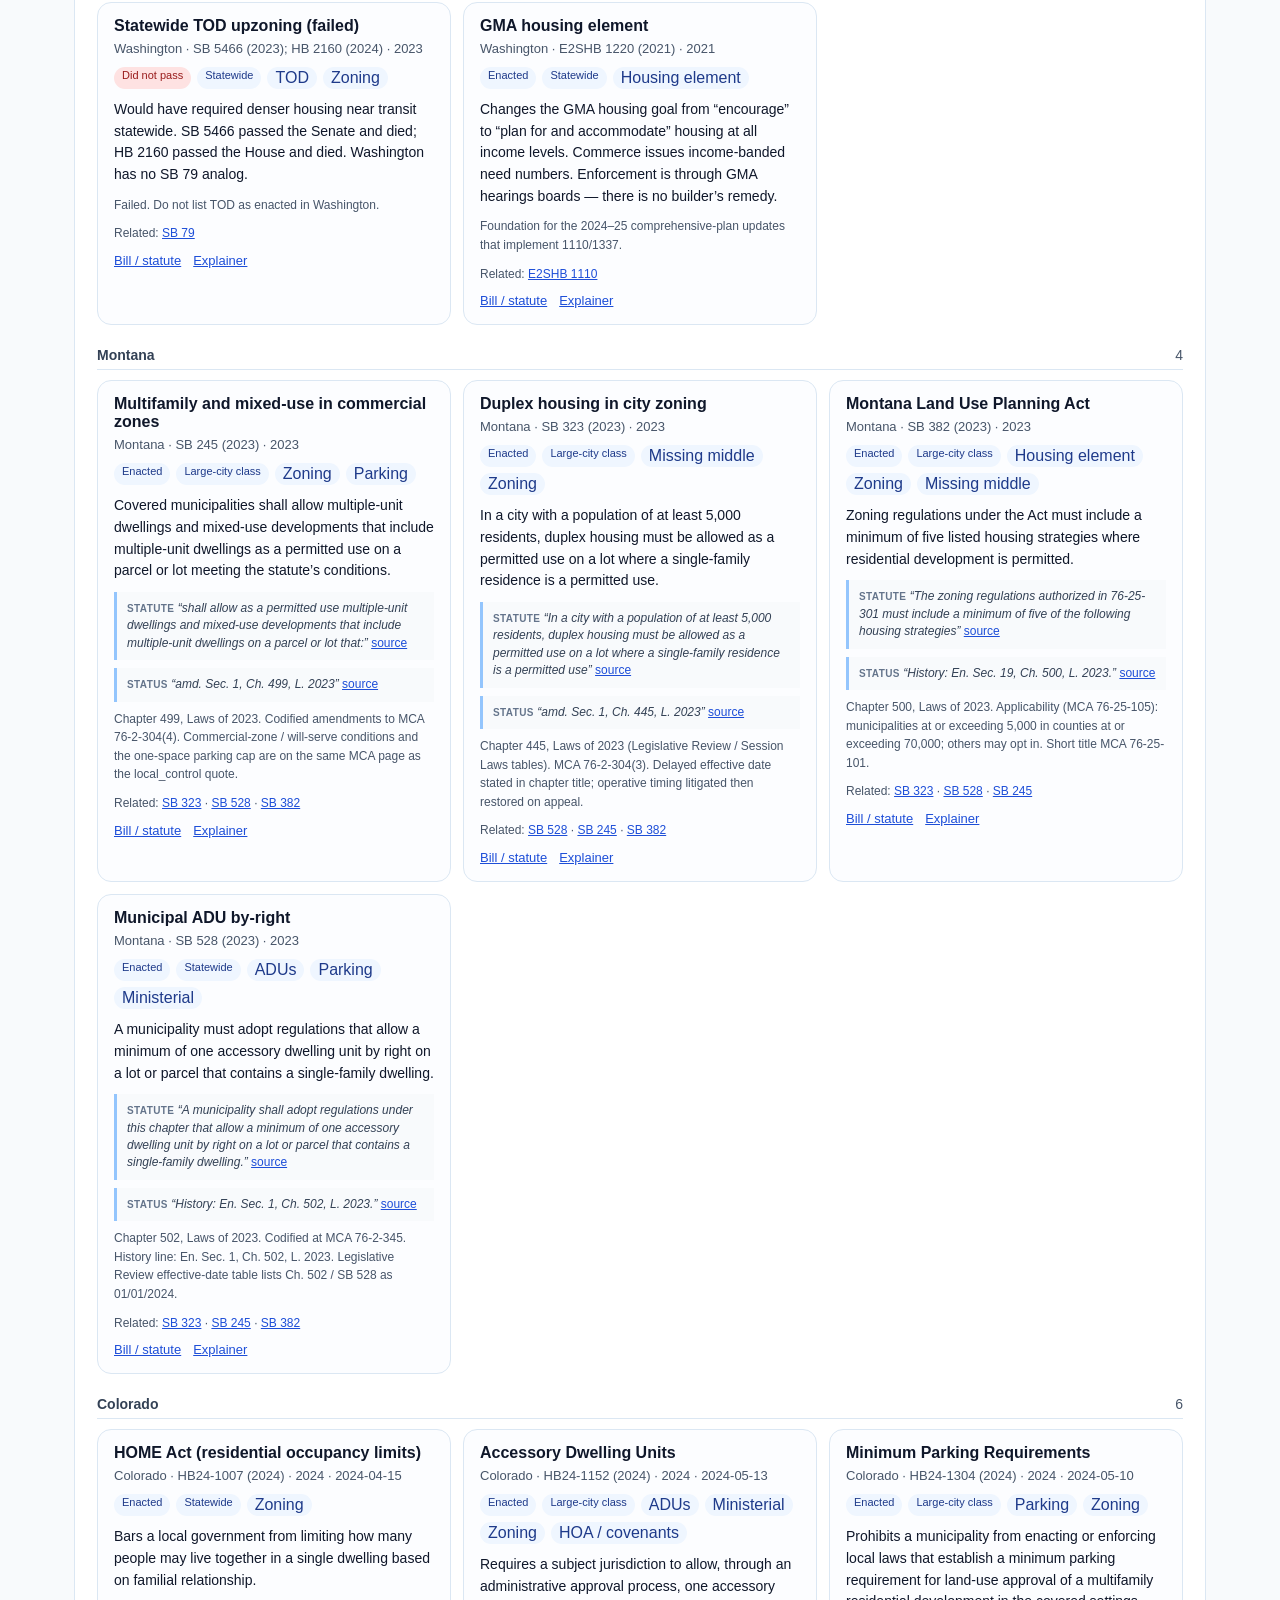
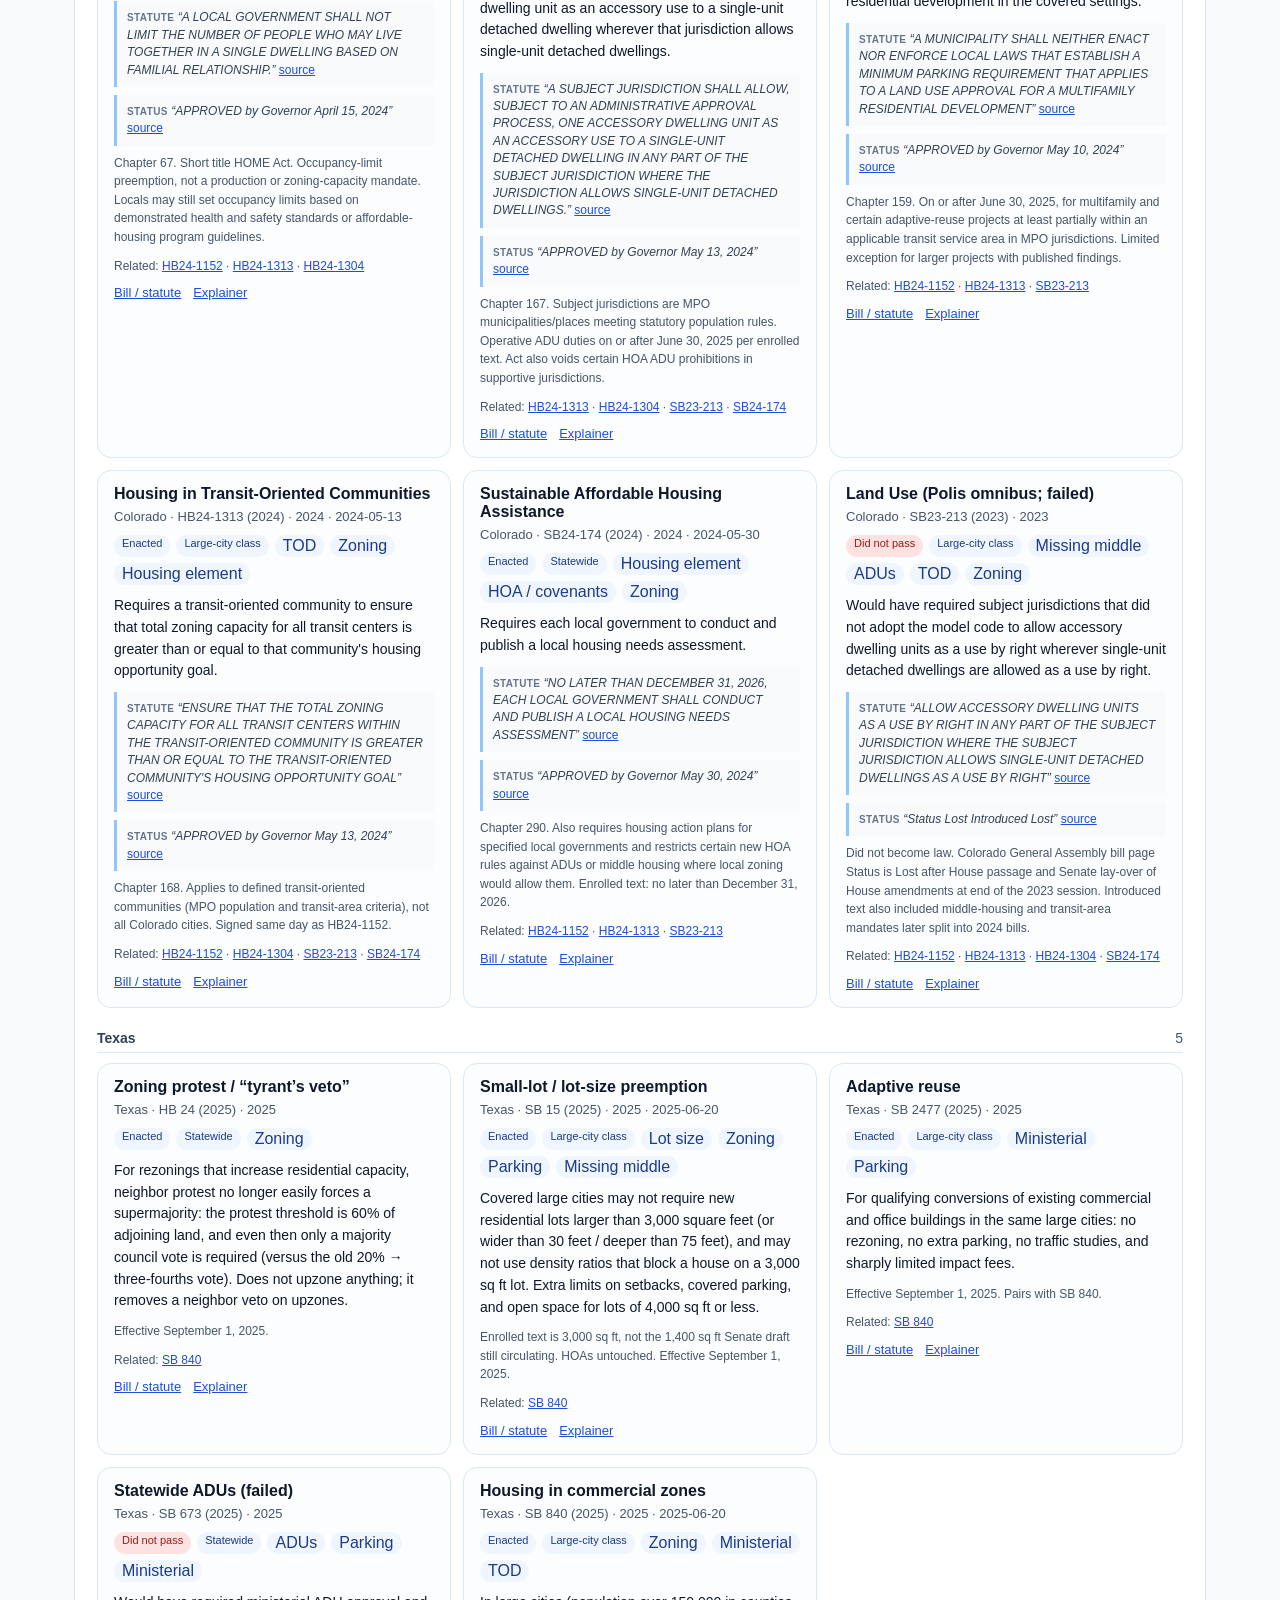
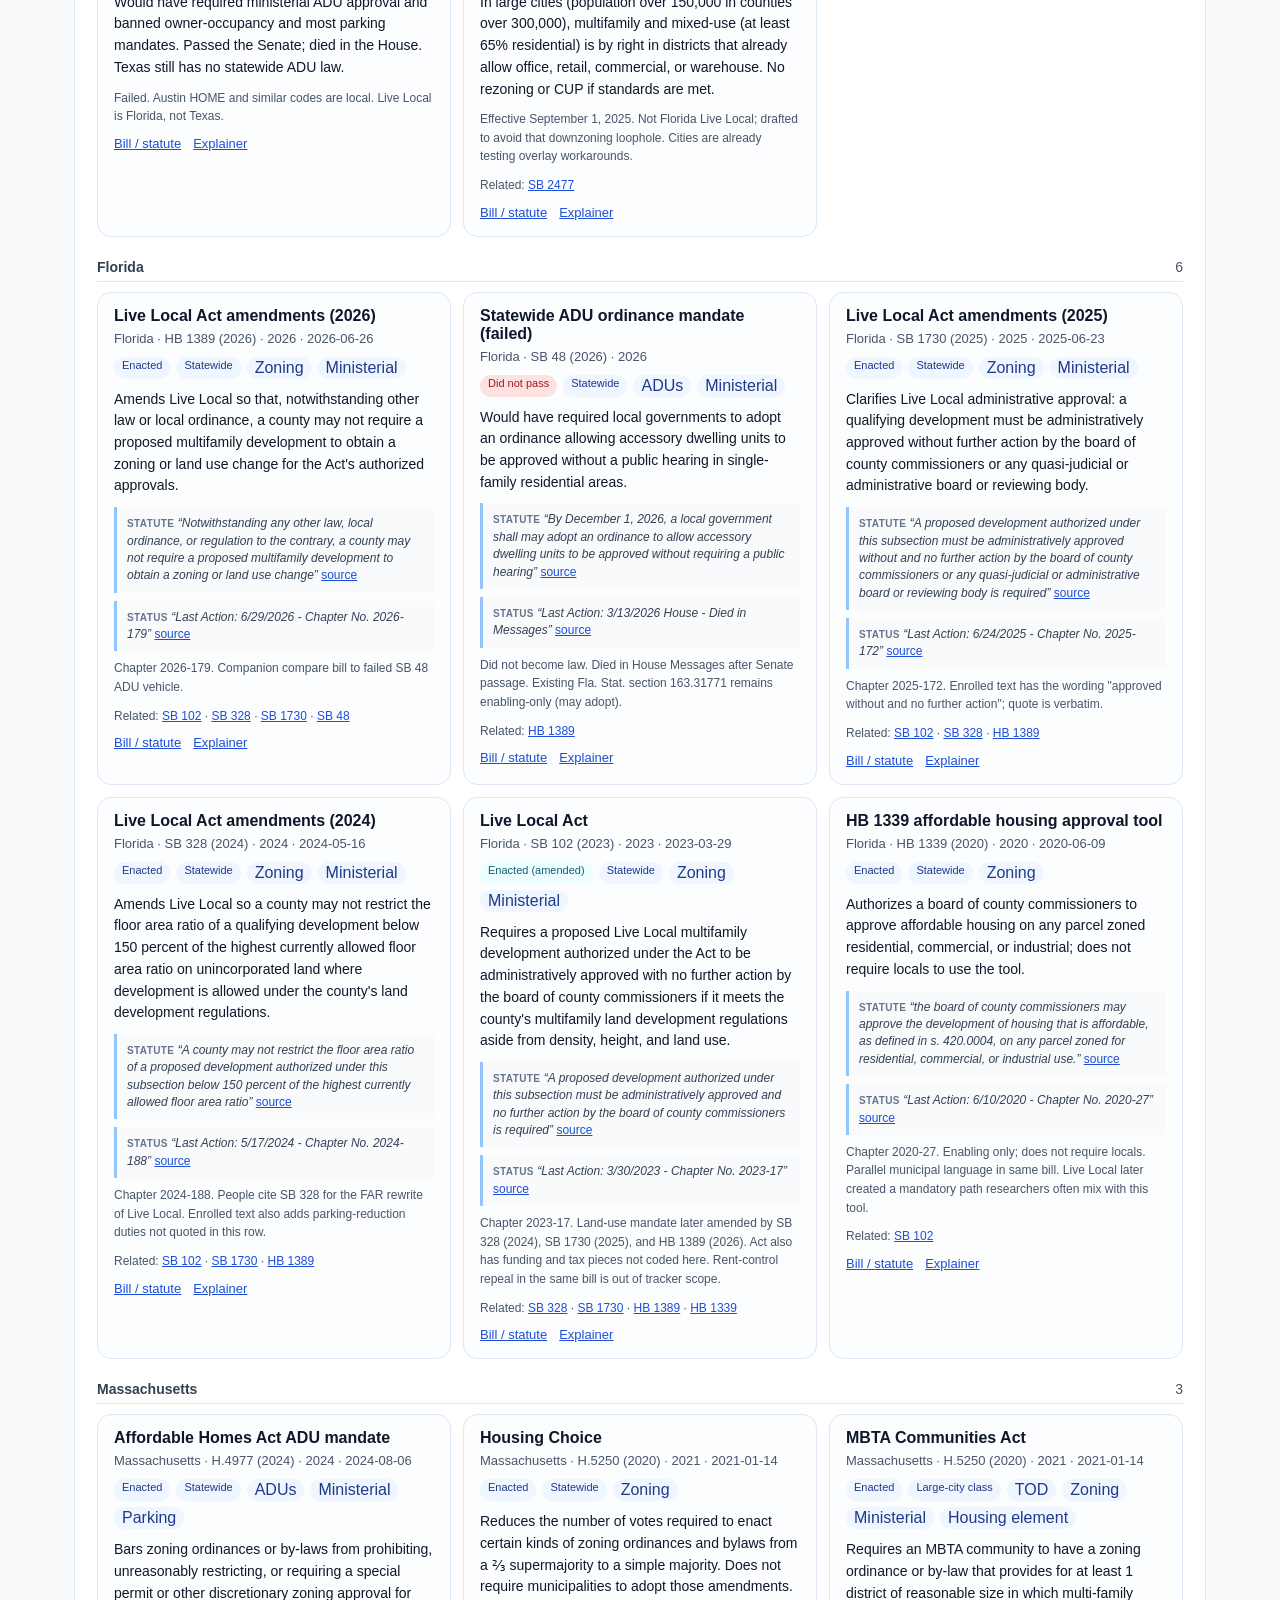
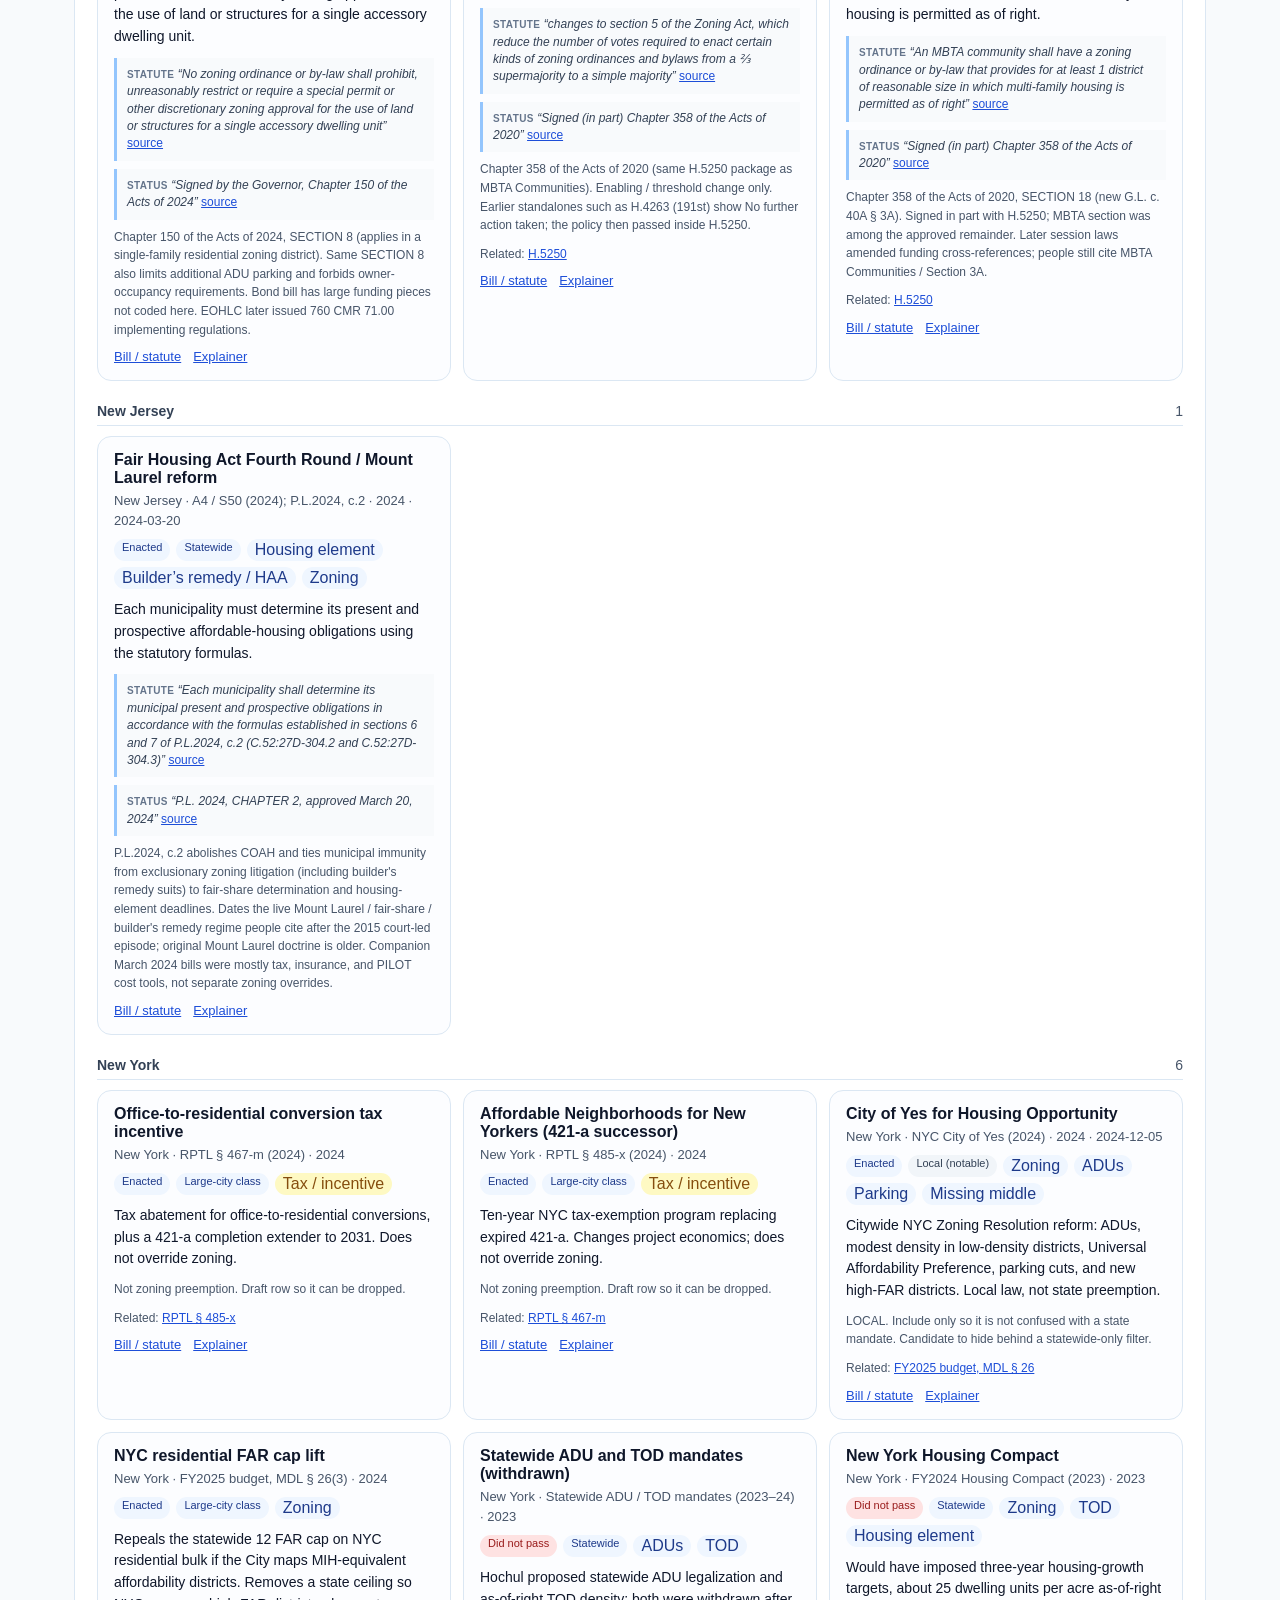
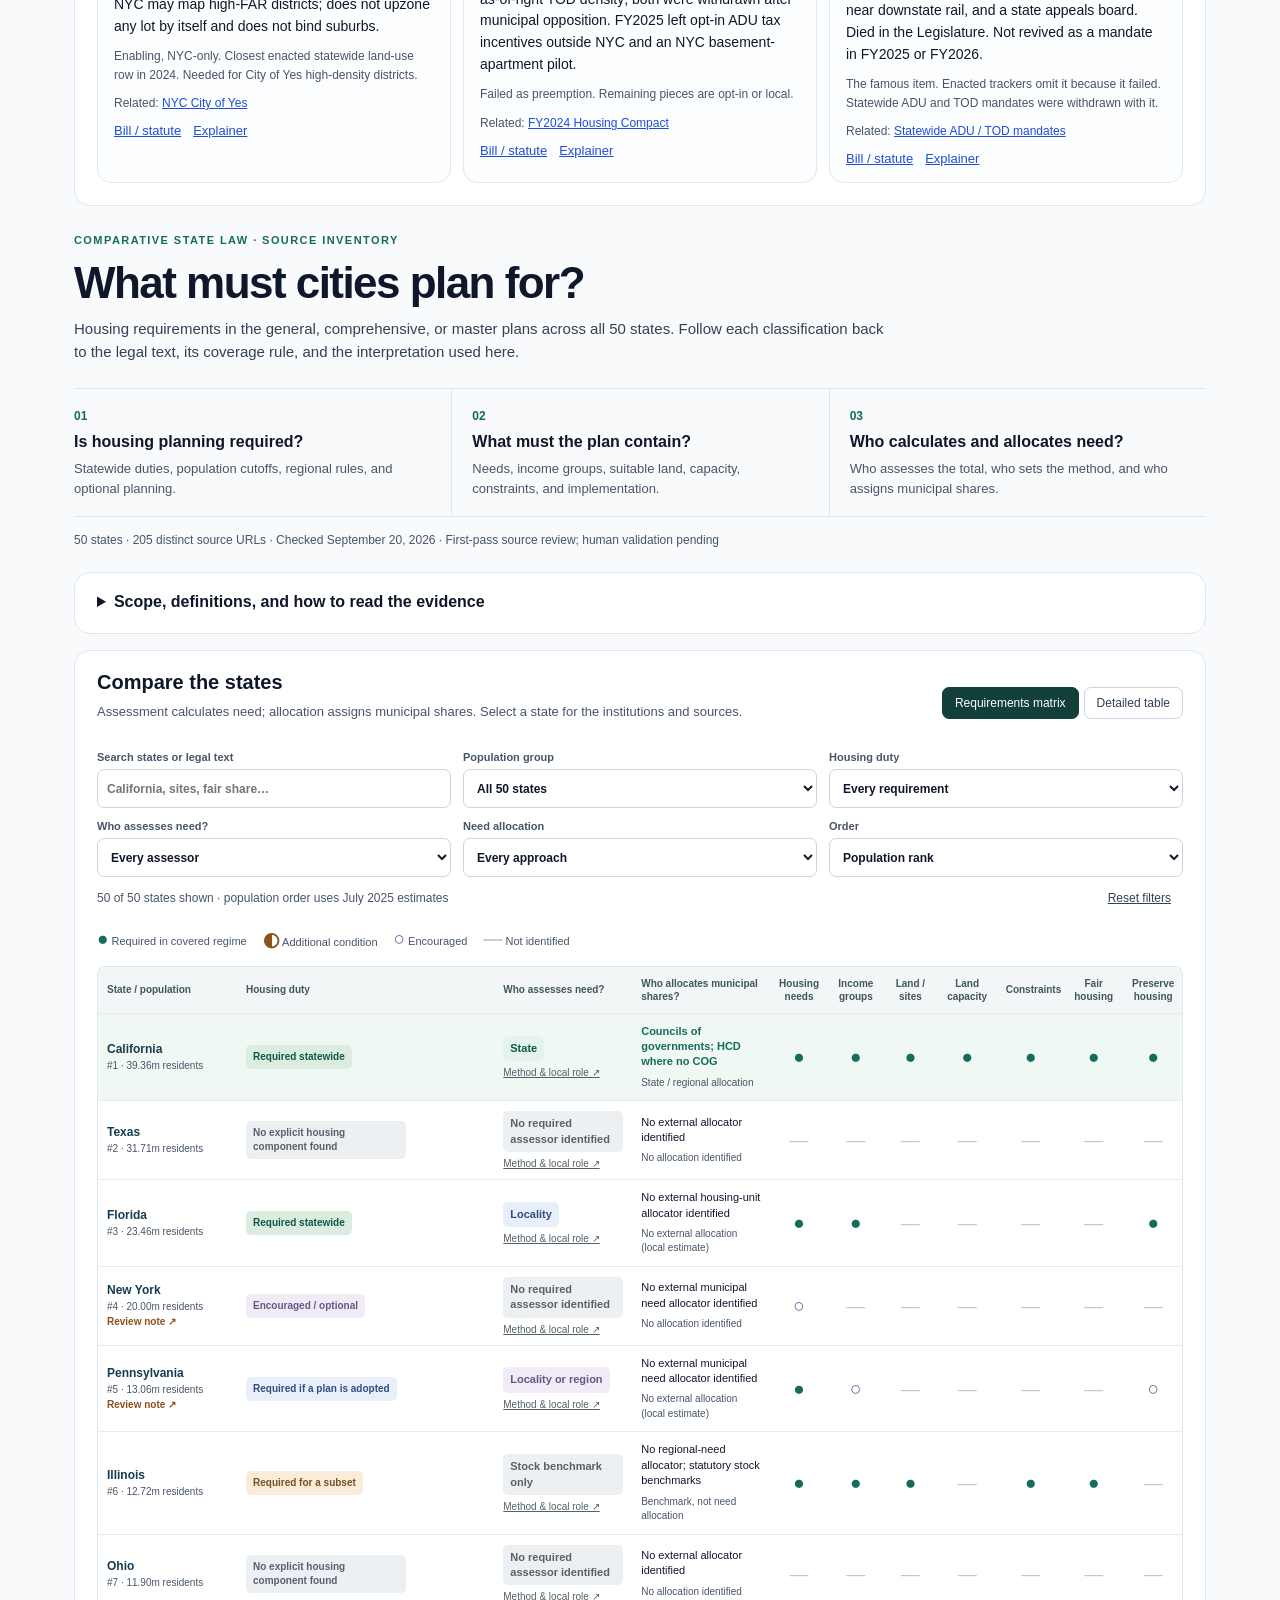
